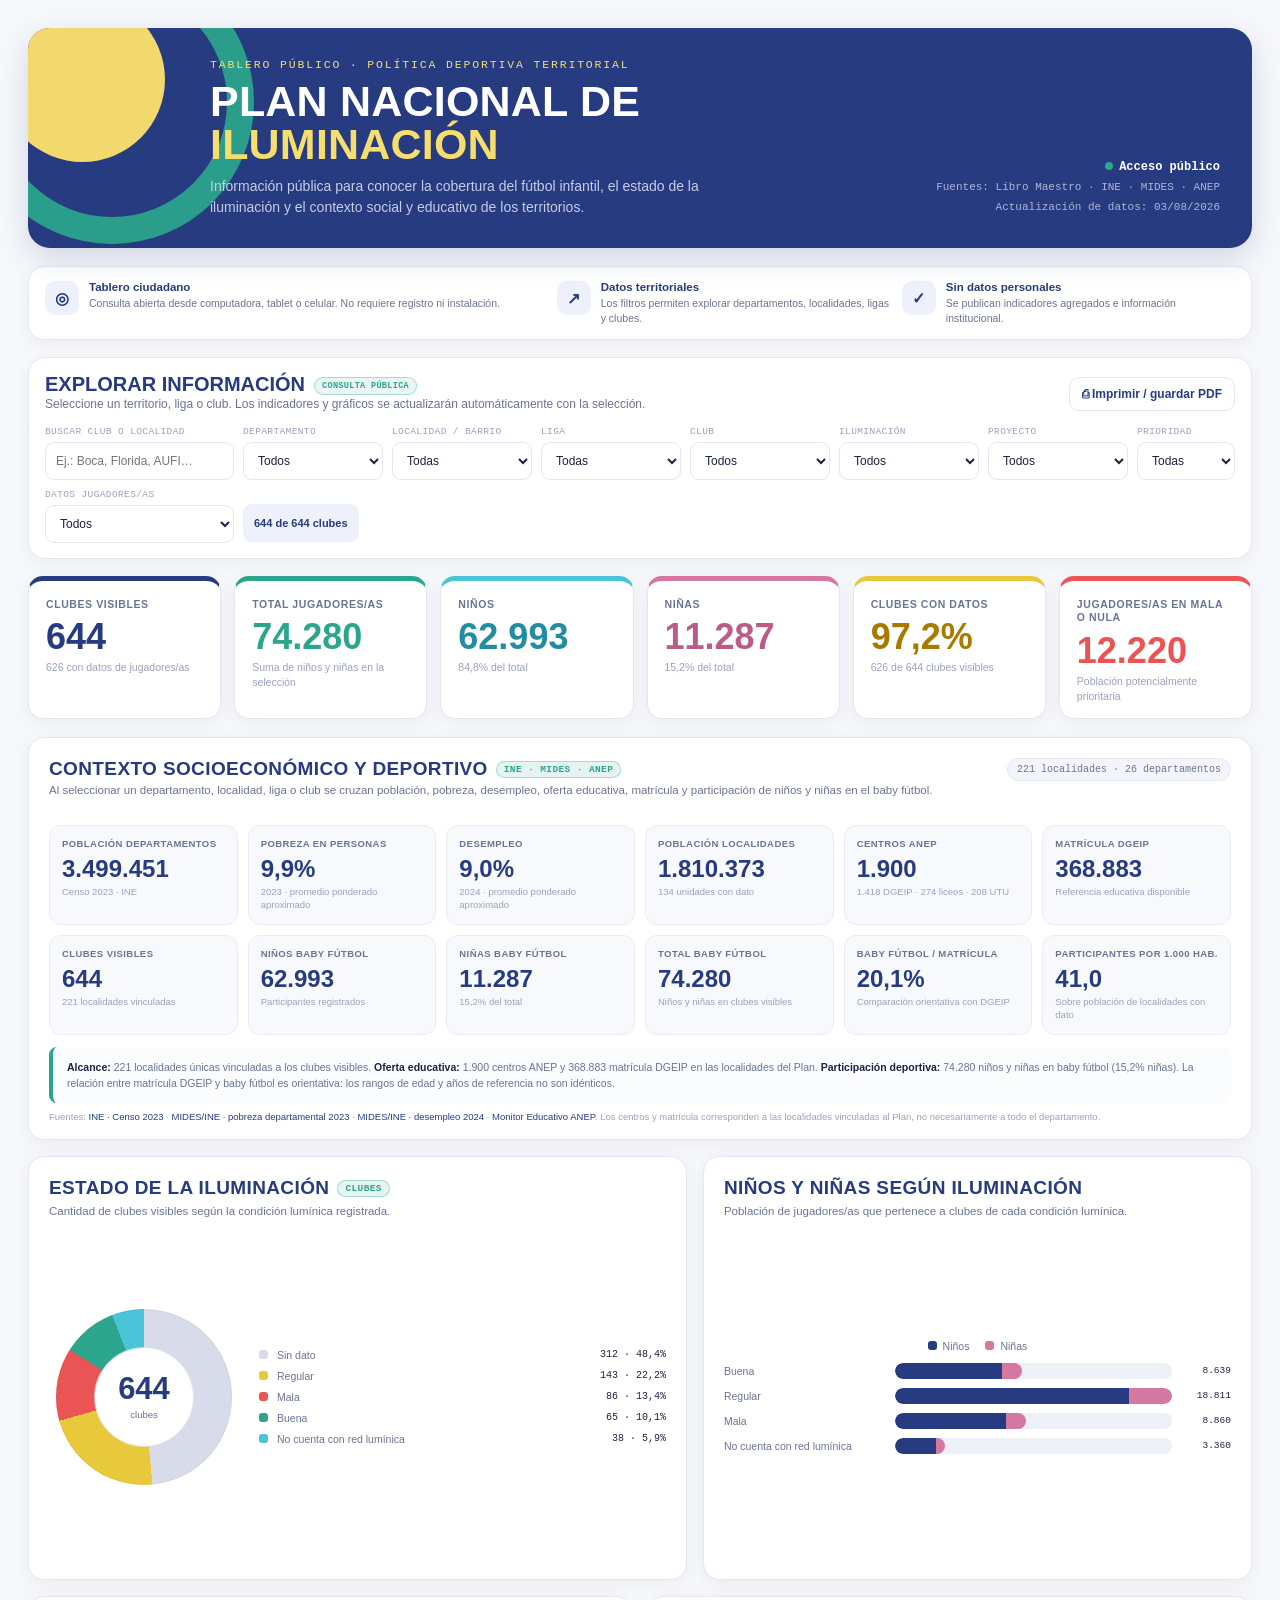
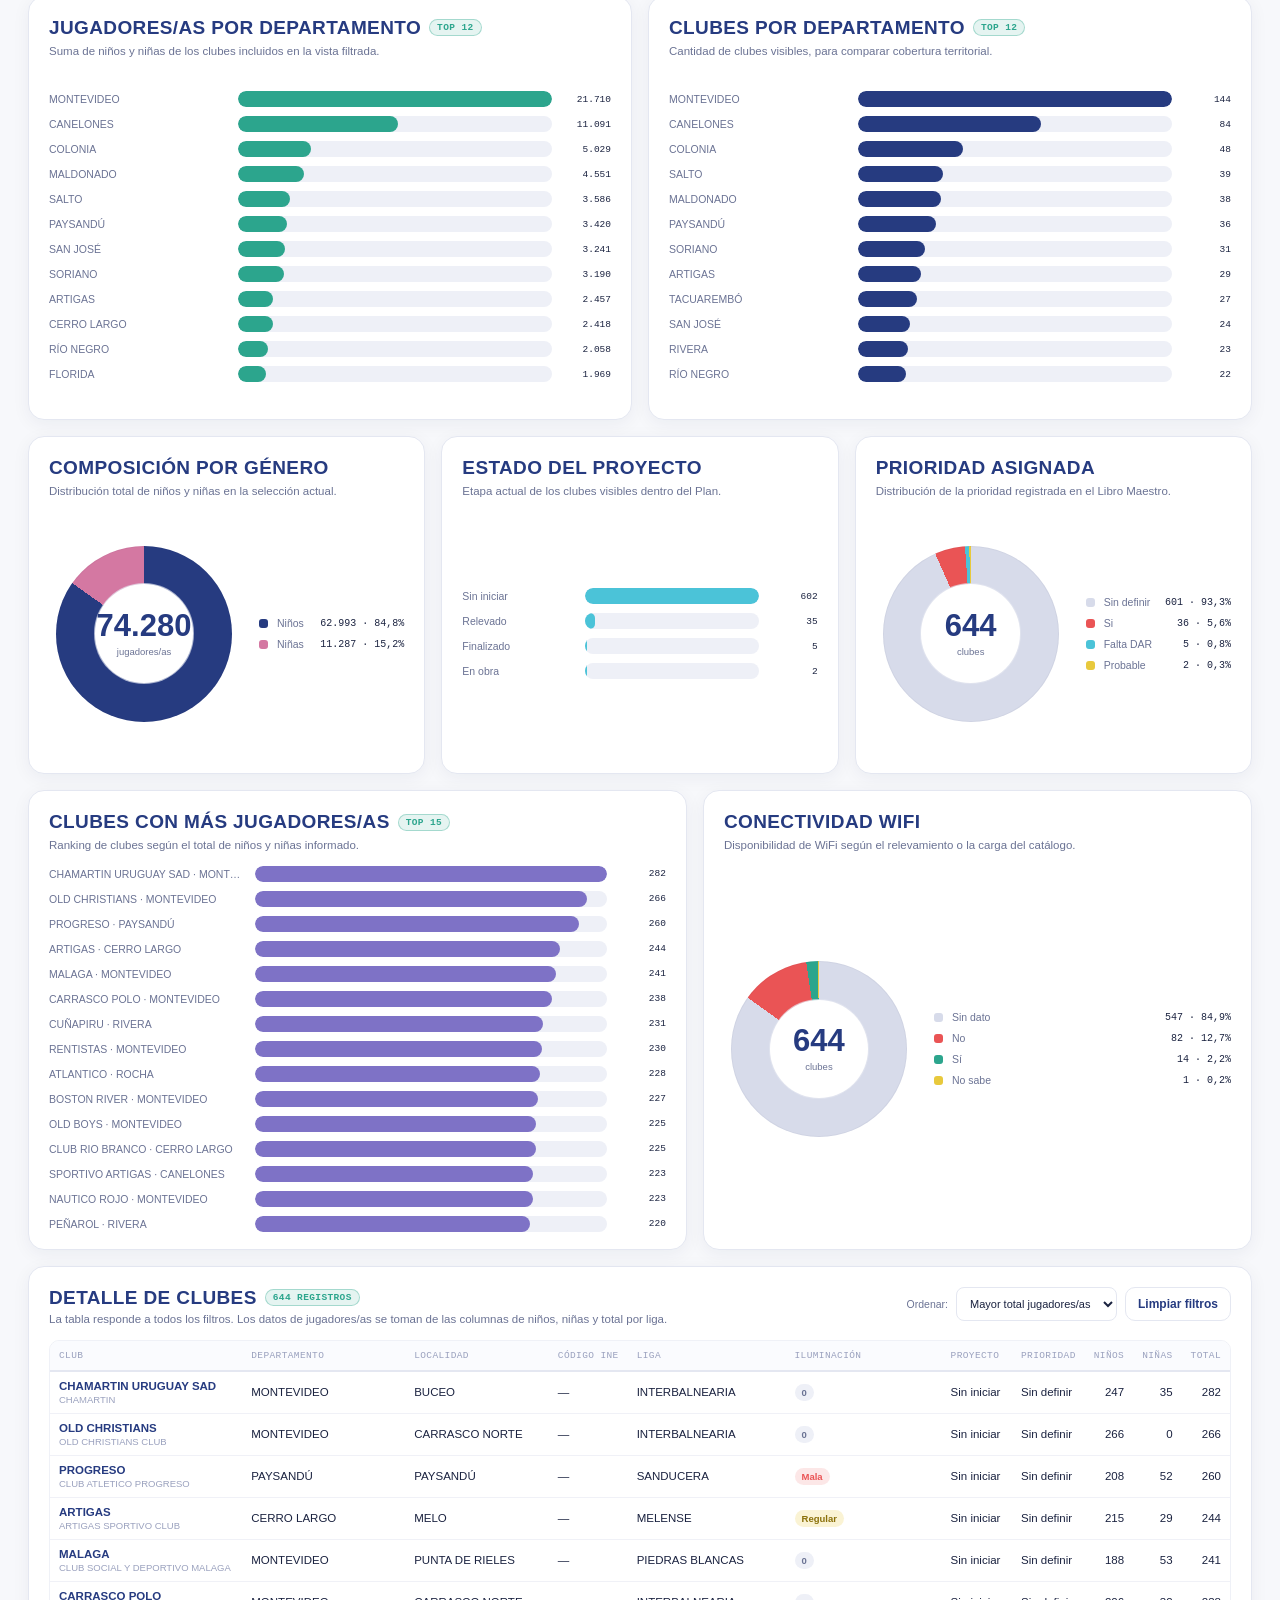
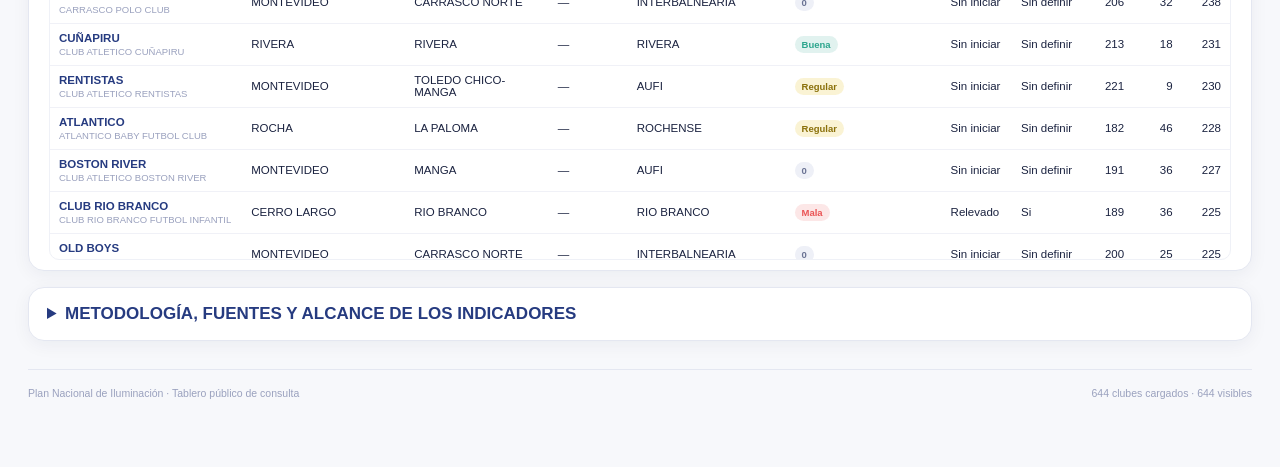
==== index.html @ adcd348f "Add files via upload" ====
<!DOCTYPE html>
<html lang="es">
<head>
<meta charset="UTF-8">
<meta name="viewport" content="width=device-width, initial-scale=1.0">
<meta name="description" content="Tablero público del Plan Nacional de Iluminación de Canchas de Fútbol Infantil: clubes, participantes, infraestructura y contexto socioeconómico territorial.">
<meta name="robots" content="index,follow">
<meta name="theme-color" content="#263B80">
<link rel="manifest" href="site.webmanifest">
<meta property="og:type" content="website">
<meta property="og:title" content="Plan Nacional de Iluminación — Tablero público territorial">
<meta property="og:description" content="Datos territoriales sobre clubes, niños y niñas participantes, iluminación, población, pobreza, desempleo y centros educativos.">
<meta name="twitter:card" content="summary">
<title>Plan Nacional de Iluminación | Tablero público territorial</title>
<script>
/*!

JSZip v3.10.1 - A JavaScript class for generating and reading zip files
<http://stuartk.com/jszip>

(c) 2009-2016 Stuart Knightley <stuart [at] stuartk.com>
Dual licenced under the MIT license or GPLv3. See https://raw.github.com/Stuk/jszip/main/LICENSE.markdown.

JSZip uses the library pako released under the MIT license :
https://github.com/nodeca/pako/blob/main/LICENSE
*/

!function(e){if("object"==typeof exports&&"undefined"!=typeof module)module.exports=e();else if("function"==typeof define&&define.amd)define([],e);else{("undefined"!=typeof window?window:"undefined"!=typeof global?global:"undefined"!=typeof self?self:this).JSZip=e()}}(function(){return function s(a,o,h){function u(r,e){if(!o[r]){if(!a[r]){var t="function"==typeof require&&require;if(!e&&t)return t(r,!0);if(l)return l(r,!0);var n=new Error("Cannot find module '"+r+"'");throw n.code="MODULE_NOT_FOUND",n}var i=o[r]={exports:{}};a[r][0].call(i.exports,function(e){var t=a[r][1][e];return u(t||e)},i,i.exports,s,a,o,h)}return o[r].exports}for(var l="function"==typeof require&&require,e=0;e<h.length;e++)u(h[e]);return u}({1:[function(e,t,r){"use strict";var d=e("./utils"),c=e("./support"),p="ABCDEFGHIJKLMNOPQRSTUVWXYZabcdefghijklmnopqrstuvwxyz0123456789+/=";r.encode=function(e){for(var t,r,n,i,s,a,o,h=[],u=0,l=e.length,f=l,c="string"!==d.getTypeOf(e);u<e.length;)f=l-u,n=c?(t=e[u++],r=u<l?e[u++]:0,u<l?e[u++]:0):(t=e.charCodeAt(u++),r=u<l?e.charCodeAt(u++):0,u<l?e.charCodeAt(u++):0),i=t>>2,s=(3&t)<<4|r>>4,a=1<f?(15&r)<<2|n>>6:64,o=2<f?63&n:64,h.push(p.charAt(i)+p.charAt(s)+p.charAt(a)+p.charAt(o));return h.join("")},r.decode=function(e){var t,r,n,i,s,a,o=0,h=0,u="data:";if(e.substr(0,u.length)===u)throw new Error("Invalid base64 input, it looks like a data url.");var l,f=3*(e=e.replace(/[^A-Za-z0-9+/=]/g,"")).length/4;if(e.charAt(e.length-1)===p.charAt(64)&&f--,e.charAt(e.length-2)===p.charAt(64)&&f--,f%1!=0)throw new Error("Invalid base64 input, bad content length.");for(l=c.uint8array?new Uint8Array(0|f):new Array(0|f);o<e.length;)t=p.indexOf(e.charAt(o++))<<2|(i=p.indexOf(e.charAt(o++)))>>4,r=(15&i)<<4|(s=p.indexOf(e.charAt(o++)))>>2,n=(3&s)<<6|(a=p.indexOf(e.charAt(o++))),l[h++]=t,64!==s&&(l[h++]=r),64!==a&&(l[h++]=n);return l}},{"./support":30,"./utils":32}],2:[function(e,t,r){"use strict";var n=e("./external"),i=e("./stream/DataWorker"),s=e("./stream/Crc32Probe"),a=e("./stream/DataLengthProbe");function o(e,t,r,n,i){this.compressedSize=e,this.uncompressedSize=t,this.crc32=r,this.compression=n,this.compressedContent=i}o.prototype={getContentWorker:function(){var e=new i(n.Promise.resolve(this.compressedContent)).pipe(this.compression.uncompressWorker()).pipe(new a("data_length")),t=this;return e.on("end",function(){if(this.streamInfo.data_length!==t.uncompressedSize)throw new Error("Bug : uncompressed data size mismatch")}),e},getCompressedWorker:function(){return new i(n.Promise.resolve(this.compressedContent)).withStreamInfo("compressedSize",this.compressedSize).withStreamInfo("uncompressedSize",this.uncompressedSize).withStreamInfo("crc32",this.crc32).withStreamInfo("compression",this.compression)}},o.createWorkerFrom=function(e,t,r){return e.pipe(new s).pipe(new a("uncompressedSize")).pipe(t.compressWorker(r)).pipe(new a("compressedSize")).withStreamInfo("compression",t)},t.exports=o},{"./external":6,"./stream/Crc32Probe":25,"./stream/DataLengthProbe":26,"./stream/DataWorker":27}],3:[function(e,t,r){"use strict";var n=e("./stream/GenericWorker");r.STORE={magic:"\0\0",compressWorker:function(){return new n("STORE compression")},uncompressWorker:function(){return new n("STORE decompression")}},r.DEFLATE=e("./flate")},{"./flate":7,"./stream/GenericWorker":28}],4:[function(e,t,r){"use strict";var n=e("./utils");var o=function(){for(var e,t=[],r=0;r<256;r++){e=r;for(var n=0;n<8;n++)e=1&e?3988292384^e>>>1:e>>>1;t[r]=e}return t}();t.exports=function(e,t){return void 0!==e&&e.length?"string"!==n.getTypeOf(e)?function(e,t,r,n){var i=o,s=n+r;e^=-1;for(var a=n;a<s;a++)e=e>>>8^i[255&(e^t[a])];return-1^e}(0|t,e,e.length,0):function(e,t,r,n){var i=o,s=n+r;e^=-1;for(var a=n;a<s;a++)e=e>>>8^i[255&(e^t.charCodeAt(a))];return-1^e}(0|t,e,e.length,0):0}},{"./utils":32}],5:[function(e,t,r){"use strict";r.base64=!1,r.binary=!1,r.dir=!1,r.createFolders=!0,r.date=null,r.compression=null,r.compressionOptions=null,r.comment=null,r.unixPermissions=null,r.dosPermissions=null},{}],6:[function(e,t,r){"use strict";var n=null;n="undefined"!=typeof Promise?Promise:e("lie"),t.exports={Promise:n}},{lie:37}],7:[function(e,t,r){"use strict";var n="undefined"!=typeof Uint8Array&&"undefined"!=typeof Uint16Array&&"undefined"!=typeof Uint32Array,i=e("pako"),s=e("./utils"),a=e("./stream/GenericWorker"),o=n?"uint8array":"array";function h(e,t){a.call(this,"FlateWorker/"+e),this._pako=null,this._pakoAction=e,this._pakoOptions=t,this.meta={}}r.magic="\b\0",s.inherits(h,a),h.prototype.processChunk=function(e){this.meta=e.meta,null===this._pako&&this._createPako(),this._pako.push(s.transformTo(o,e.data),!1)},h.prototype.flush=function(){a.prototype.flush.call(this),null===this._pako&&this._createPako(),this._pako.push([],!0)},h.prototype.cleanUp=function(){a.prototype.cleanUp.call(this),this._pako=null},h.prototype._createPako=function(){this._pako=new i[this._pakoAction]({raw:!0,level:this._pakoOptions.level||-1});var t=this;this._pako.onData=function(e){t.push({data:e,meta:t.meta})}},r.compressWorker=function(e){return new h("Deflate",e)},r.uncompressWorker=function(){return new h("Inflate",{})}},{"./stream/GenericWorker":28,"./utils":32,pako:38}],8:[function(e,t,r){"use strict";function A(e,t){var r,n="";for(r=0;r<t;r++)n+=String.fromCharCode(255&e),e>>>=8;return n}function n(e,t,r,n,i,s){var a,o,h=e.file,u=e.compression,l=s!==O.utf8encode,f=I.transformTo("string",s(h.name)),c=I.transformTo("string",O.utf8encode(h.name)),d=h.comment,p=I.transformTo("string",s(d)),m=I.transformTo("string",O.utf8encode(d)),_=c.length!==h.name.length,g=m.length!==d.length,b="",v="",y="",w=h.dir,k=h.date,x={crc32:0,compressedSize:0,uncompressedSize:0};t&&!r||(x.crc32=e.crc32,x.compressedSize=e.compressedSize,x.uncompressedSize=e.uncompressedSize);var S=0;t&&(S|=8),l||!_&&!g||(S|=2048);var z=0,C=0;w&&(z|=16),"UNIX"===i?(C=798,z|=function(e,t){var r=e;return e||(r=t?16893:33204),(65535&r)<<16}(h.unixPermissions,w)):(C=20,z|=function(e){return 63&(e||0)}(h.dosPermissions)),a=k.getUTCHours(),a<<=6,a|=k.getUTCMinutes(),a<<=5,a|=k.getUTCSeconds()/2,o=k.getUTCFullYear()-1980,o<<=4,o|=k.getUTCMonth()+1,o<<=5,o|=k.getUTCDate(),_&&(v=A(1,1)+A(B(f),4)+c,b+="up"+A(v.length,2)+v),g&&(y=A(1,1)+A(B(p),4)+m,b+="uc"+A(y.length,2)+y);var E="";return E+="\n\0",E+=A(S,2),E+=u.magic,E+=A(a,2),E+=A(o,2),E+=A(x.crc32,4),E+=A(x.compressedSize,4),E+=A(x.uncompressedSize,4),E+=A(f.length,2),E+=A(b.length,2),{fileRecord:R.LOCAL_FILE_HEADER+E+f+b,dirRecord:R.CENTRAL_FILE_HEADER+A(C,2)+E+A(p.length,2)+"\0\0\0\0"+A(z,4)+A(n,4)+f+b+p}}var I=e("../utils"),i=e("../stream/GenericWorker"),O=e("../utf8"),B=e("../crc32"),R=e("../signature");function s(e,t,r,n){i.call(this,"ZipFileWorker"),this.bytesWritten=0,this.zipComment=t,this.zipPlatform=r,this.encodeFileName=n,this.streamFiles=e,this.accumulate=!1,this.contentBuffer=[],this.dirRecords=[],this.currentSourceOffset=0,this.entriesCount=0,this.currentFile=null,this._sources=[]}I.inherits(s,i),s.prototype.push=function(e){var t=e.meta.percent||0,r=this.entriesCount,n=this._sources.length;this.accumulate?this.contentBuffer.push(e):(this.bytesWritten+=e.data.length,i.prototype.push.call(this,{data:e.data,meta:{currentFile:this.currentFile,percent:r?(t+100*(r-n-1))/r:100}}))},s.prototype.openedSource=function(e){this.currentSourceOffset=this.bytesWritten,this.currentFile=e.file.name;var t=this.streamFiles&&!e.file.dir;if(t){var r=n(e,t,!1,this.currentSourceOffset,this.zipPlatform,this.encodeFileName);this.push({data:r.fileRecord,meta:{percent:0}})}else this.accumulate=!0},s.prototype.closedSource=function(e){this.accumulate=!1;var t=this.streamFiles&&!e.file.dir,r=n(e,t,!0,this.currentSourceOffset,this.zipPlatform,this.encodeFileName);if(this.dirRecords.push(r.dirRecord),t)this.push({data:function(e){return R.DATA_DESCRIPTOR+A(e.crc32,4)+A(e.compressedSize,4)+A(e.uncompressedSize,4)}(e),meta:{percent:100}});else for(this.push({data:r.fileRecord,meta:{percent:0}});this.contentBuffer.length;)this.push(this.contentBuffer.shift());this.currentFile=null},s.prototype.flush=function(){for(var e=this.bytesWritten,t=0;t<this.dirRecords.length;t++)this.push({data:this.dirRecords[t],meta:{percent:100}});var r=this.bytesWritten-e,n=function(e,t,r,n,i){var s=I.transformTo("string",i(n));return R.CENTRAL_DIRECTORY_END+"\0\0\0\0"+A(e,2)+A(e,2)+A(t,4)+A(r,4)+A(s.length,2)+s}(this.dirRecords.length,r,e,this.zipComment,this.encodeFileName);this.push({data:n,meta:{percent:100}})},s.prototype.prepareNextSource=function(){this.previous=this._sources.shift(),this.openedSource(this.previous.streamInfo),this.isPaused?this.previous.pause():this.previous.resume()},s.prototype.registerPrevious=function(e){this._sources.push(e);var t=this;return e.on("data",function(e){t.processChunk(e)}),e.on("end",function(){t.closedSource(t.previous.streamInfo),t._sources.length?t.prepareNextSource():t.end()}),e.on("error",function(e){t.error(e)}),this},s.prototype.resume=function(){return!!i.prototype.resume.call(this)&&(!this.previous&&this._sources.length?(this.prepareNextSource(),!0):this.previous||this._sources.length||this.generatedError?void 0:(this.end(),!0))},s.prototype.error=function(e){var t=this._sources;if(!i.prototype.error.call(this,e))return!1;for(var r=0;r<t.length;r++)try{t[r].error(e)}catch(e){}return!0},s.prototype.lock=function(){i.prototype.lock.call(this);for(var e=this._sources,t=0;t<e.length;t++)e[t].lock()},t.exports=s},{"../crc32":4,"../signature":23,"../stream/GenericWorker":28,"../utf8":31,"../utils":32}],9:[function(e,t,r){"use strict";var u=e("../compressions"),n=e("./ZipFileWorker");r.generateWorker=function(e,a,t){var o=new n(a.streamFiles,t,a.platform,a.encodeFileName),h=0;try{e.forEach(function(e,t){h++;var r=function(e,t){var r=e||t,n=u[r];if(!n)throw new Error(r+" is not a valid compression method !");return n}(t.options.compression,a.compression),n=t.options.compressionOptions||a.compressionOptions||{},i=t.dir,s=t.date;t._compressWorker(r,n).withStreamInfo("file",{name:e,dir:i,date:s,comment:t.comment||"",unixPermissions:t.unixPermissions,dosPermissions:t.dosPermissions}).pipe(o)}),o.entriesCount=h}catch(e){o.error(e)}return o}},{"../compressions":3,"./ZipFileWorker":8}],10:[function(e,t,r){"use strict";function n(){if(!(this instanceof n))return new n;if(arguments.length)throw new Error("The constructor with parameters has been removed in JSZip 3.0, please check the upgrade guide.");this.files=Object.create(null),this.comment=null,this.root="",this.clone=function(){var e=new n;for(var t in this)"function"!=typeof this[t]&&(e[t]=this[t]);return e}}(n.prototype=e("./object")).loadAsync=e("./load"),n.support=e("./support"),n.defaults=e("./defaults"),n.version="3.10.1",n.loadAsync=function(e,t){return(new n).loadAsync(e,t)},n.external=e("./external"),t.exports=n},{"./defaults":5,"./external":6,"./load":11,"./object":15,"./support":30}],11:[function(e,t,r){"use strict";var u=e("./utils"),i=e("./external"),n=e("./utf8"),s=e("./zipEntries"),a=e("./stream/Crc32Probe"),l=e("./nodejsUtils");function f(n){return new i.Promise(function(e,t){var r=n.decompressed.getContentWorker().pipe(new a);r.on("error",function(e){t(e)}).on("end",function(){r.streamInfo.crc32!==n.decompressed.crc32?t(new Error("Corrupted zip : CRC32 mismatch")):e()}).resume()})}t.exports=function(e,o){var h=this;return o=u.extend(o||{},{base64:!1,checkCRC32:!1,optimizedBinaryString:!1,createFolders:!1,decodeFileName:n.utf8decode}),l.isNode&&l.isStream(e)?i.Promise.reject(new Error("JSZip can't accept a stream when loading a zip file.")):u.prepareContent("the loaded zip file",e,!0,o.optimizedBinaryString,o.base64).then(function(e){var t=new s(o);return t.load(e),t}).then(function(e){var t=[i.Promise.resolve(e)],r=e.files;if(o.checkCRC32)for(var n=0;n<r.length;n++)t.push(f(r[n]));return i.Promise.all(t)}).then(function(e){for(var t=e.shift(),r=t.files,n=0;n<r.length;n++){var i=r[n],s=i.fileNameStr,a=u.resolve(i.fileNameStr);h.file(a,i.decompressed,{binary:!0,optimizedBinaryString:!0,date:i.date,dir:i.dir,comment:i.fileCommentStr.length?i.fileCommentStr:null,unixPermissions:i.unixPermissions,dosPermissions:i.dosPermissions,createFolders:o.createFolders}),i.dir||(h.file(a).unsafeOriginalName=s)}return t.zipComment.length&&(h.comment=t.zipComment),h})}},{"./external":6,"./nodejsUtils":14,"./stream/Crc32Probe":25,"./utf8":31,"./utils":32,"./zipEntries":33}],12:[function(e,t,r){"use strict";var n=e("../utils"),i=e("../stream/GenericWorker");function s(e,t){i.call(this,"Nodejs stream input adapter for "+e),this._upstreamEnded=!1,this._bindStream(t)}n.inherits(s,i),s.prototype._bindStream=function(e){var t=this;(this._stream=e).pause(),e.on("data",function(e){t.push({data:e,meta:{percent:0}})}).on("error",function(e){t.isPaused?this.generatedError=e:t.error(e)}).on("end",function(){t.isPaused?t._upstreamEnded=!0:t.end()})},s.prototype.pause=function(){return!!i.prototype.pause.call(this)&&(this._stream.pause(),!0)},s.prototype.resume=function(){return!!i.prototype.resume.call(this)&&(this._upstreamEnded?this.end():this._stream.resume(),!0)},t.exports=s},{"../stream/GenericWorker":28,"../utils":32}],13:[function(e,t,r){"use strict";var i=e("readable-stream").Readable;function n(e,t,r){i.call(this,t),this._helper=e;var n=this;e.on("data",function(e,t){n.push(e)||n._helper.pause(),r&&r(t)}).on("error",function(e){n.emit("error",e)}).on("end",function(){n.push(null)})}e("../utils").inherits(n,i),n.prototype._read=function(){this._helper.resume()},t.exports=n},{"../utils":32,"readable-stream":16}],14:[function(e,t,r){"use strict";t.exports={isNode:"undefined"!=typeof Buffer,newBufferFrom:function(e,t){if(Buffer.from&&Buffer.from!==Uint8Array.from)return Buffer.from(e,t);if("number"==typeof e)throw new Error('The "data" argument must not be a number');return new Buffer(e,t)},allocBuffer:function(e){if(Buffer.alloc)return Buffer.alloc(e);var t=new Buffer(e);return t.fill(0),t},isBuffer:function(e){return Buffer.isBuffer(e)},isStream:function(e){return e&&"function"==typeof e.on&&"function"==typeof e.pause&&"function"==typeof e.resume}}},{}],15:[function(e,t,r){"use strict";function s(e,t,r){var n,i=u.getTypeOf(t),s=u.extend(r||{},f);s.date=s.date||new Date,null!==s.compression&&(s.compression=s.compression.toUpperCase()),"string"==typeof s.unixPermissions&&(s.unixPermissions=parseInt(s.unixPermissions,8)),s.unixPermissions&&16384&s.unixPermissions&&(s.dir=!0),s.dosPermissions&&16&s.dosPermissions&&(s.dir=!0),s.dir&&(e=g(e)),s.createFolders&&(n=_(e))&&b.call(this,n,!0);var a="string"===i&&!1===s.binary&&!1===s.base64;r&&void 0!==r.binary||(s.binary=!a),(t instanceof c&&0===t.uncompressedSize||s.dir||!t||0===t.length)&&(s.base64=!1,s.binary=!0,t="",s.compression="STORE",i="string");var o=null;o=t instanceof c||t instanceof l?t:p.isNode&&p.isStream(t)?new m(e,t):u.prepareContent(e,t,s.binary,s.optimizedBinaryString,s.base64);var h=new d(e,o,s);this.files[e]=h}var i=e("./utf8"),u=e("./utils"),l=e("./stream/GenericWorker"),a=e("./stream/StreamHelper"),f=e("./defaults"),c=e("./compressedObject"),d=e("./zipObject"),o=e("./generate"),p=e("./nodejsUtils"),m=e("./nodejs/NodejsStreamInputAdapter"),_=function(e){"/"===e.slice(-1)&&(e=e.substring(0,e.length-1));var t=e.lastIndexOf("/");return 0<t?e.substring(0,t):""},g=function(e){return"/"!==e.slice(-1)&&(e+="/"),e},b=function(e,t){return t=void 0!==t?t:f.createFolders,e=g(e),this.files[e]||s.call(this,e,null,{dir:!0,createFolders:t}),this.files[e]};function h(e){return"[object RegExp]"===Object.prototype.toString.call(e)}var n={load:function(){throw new Error("This method has been removed in JSZip 3.0, please check the upgrade guide.")},forEach:function(e){var t,r,n;for(t in this.files)n=this.files[t],(r=t.slice(this.root.length,t.length))&&t.slice(0,this.root.length)===this.root&&e(r,n)},filter:function(r){var n=[];return this.forEach(function(e,t){r(e,t)&&n.push(t)}),n},file:function(e,t,r){if(1!==arguments.length)return e=this.root+e,s.call(this,e,t,r),this;if(h(e)){var n=e;return this.filter(function(e,t){return!t.dir&&n.test(e)})}var i=this.files[this.root+e];return i&&!i.dir?i:null},folder:function(r){if(!r)return this;if(h(r))return this.filter(function(e,t){return t.dir&&r.test(e)});var e=this.root+r,t=b.call(this,e),n=this.clone();return n.root=t.name,n},remove:function(r){r=this.root+r;var e=this.files[r];if(e||("/"!==r.slice(-1)&&(r+="/"),e=this.files[r]),e&&!e.dir)delete this.files[r];else for(var t=this.filter(function(e,t){return t.name.slice(0,r.length)===r}),n=0;n<t.length;n++)delete this.files[t[n].name];return this},generate:function(){throw new Error("This method has been removed in JSZip 3.0, please check the upgrade guide.")},generateInternalStream:function(e){var t,r={};try{if((r=u.extend(e||{},{streamFiles:!1,compression:"STORE",compressionOptions:null,type:"",platform:"DOS",comment:null,mimeType:"application/zip",encodeFileName:i.utf8encode})).type=r.type.toLowerCase(),r.compression=r.compression.toUpperCase(),"binarystring"===r.type&&(r.type="string"),!r.type)throw new Error("No output type specified.");u.checkSupport(r.type),"darwin"!==r.platform&&"freebsd"!==r.platform&&"linux"!==r.platform&&"sunos"!==r.platform||(r.platform="UNIX"),"win32"===r.platform&&(r.platform="DOS");var n=r.comment||this.comment||"";t=o.generateWorker(this,r,n)}catch(e){(t=new l("error")).error(e)}return new a(t,r.type||"string",r.mimeType)},generateAsync:function(e,t){return this.generateInternalStream(e).accumulate(t)},generateNodeStream:function(e,t){return(e=e||{}).type||(e.type="nodebuffer"),this.generateInternalStream(e).toNodejsStream(t)}};t.exports=n},{"./compressedObject":2,"./defaults":5,"./generate":9,"./nodejs/NodejsStreamInputAdapter":12,"./nodejsUtils":14,"./stream/GenericWorker":28,"./stream/StreamHelper":29,"./utf8":31,"./utils":32,"./zipObject":35}],16:[function(e,t,r){"use strict";t.exports=e("stream")},{stream:void 0}],17:[function(e,t,r){"use strict";var n=e("./DataReader");function i(e){n.call(this,e);for(var t=0;t<this.data.length;t++)e[t]=255&e[t]}e("../utils").inherits(i,n),i.prototype.byteAt=function(e){return this.data[this.zero+e]},i.prototype.lastIndexOfSignature=function(e){for(var t=e.charCodeAt(0),r=e.charCodeAt(1),n=e.charCodeAt(2),i=e.charCodeAt(3),s=this.length-4;0<=s;--s)if(this.data[s]===t&&this.data[s+1]===r&&this.data[s+2]===n&&this.data[s+3]===i)return s-this.zero;return-1},i.prototype.readAndCheckSignature=function(e){var t=e.charCodeAt(0),r=e.charCodeAt(1),n=e.charCodeAt(2),i=e.charCodeAt(3),s=this.readData(4);return t===s[0]&&r===s[1]&&n===s[2]&&i===s[3]},i.prototype.readData=function(e){if(this.checkOffset(e),0===e)return[];var t=this.data.slice(this.zero+this.index,this.zero+this.index+e);return this.index+=e,t},t.exports=i},{"../utils":32,"./DataReader":18}],18:[function(e,t,r){"use strict";var n=e("../utils");function i(e){this.data=e,this.length=e.length,this.index=0,this.zero=0}i.prototype={checkOffset:function(e){this.checkIndex(this.index+e)},checkIndex:function(e){if(this.length<this.zero+e||e<0)throw new Error("End of data reached (data length = "+this.length+", asked index = "+e+"). Corrupted zip ?")},setIndex:function(e){this.checkIndex(e),this.index=e},skip:function(e){this.setIndex(this.index+e)},byteAt:function(){},readInt:function(e){var t,r=0;for(this.checkOffset(e),t=this.index+e-1;t>=this.index;t--)r=(r<<8)+this.byteAt(t);return this.index+=e,r},readString:function(e){return n.transformTo("string",this.readData(e))},readData:function(){},lastIndexOfSignature:function(){},readAndCheckSignature:function(){},readDate:function(){var e=this.readInt(4);return new Date(Date.UTC(1980+(e>>25&127),(e>>21&15)-1,e>>16&31,e>>11&31,e>>5&63,(31&e)<<1))}},t.exports=i},{"../utils":32}],19:[function(e,t,r){"use strict";var n=e("./Uint8ArrayReader");function i(e){n.call(this,e)}e("../utils").inherits(i,n),i.prototype.readData=function(e){this.checkOffset(e);var t=this.data.slice(this.zero+this.index,this.zero+this.index+e);return this.index+=e,t},t.exports=i},{"../utils":32,"./Uint8ArrayReader":21}],20:[function(e,t,r){"use strict";var n=e("./DataReader");function i(e){n.call(this,e)}e("../utils").inherits(i,n),i.prototype.byteAt=function(e){return this.data.charCodeAt(this.zero+e)},i.prototype.lastIndexOfSignature=function(e){return this.data.lastIndexOf(e)-this.zero},i.prototype.readAndCheckSignature=function(e){return e===this.readData(4)},i.prototype.readData=function(e){this.checkOffset(e);var t=this.data.slice(this.zero+this.index,this.zero+this.index+e);return this.index+=e,t},t.exports=i},{"../utils":32,"./DataReader":18}],21:[function(e,t,r){"use strict";var n=e("./ArrayReader");function i(e){n.call(this,e)}e("../utils").inherits(i,n),i.prototype.readData=function(e){if(this.checkOffset(e),0===e)return new Uint8Array(0);var t=this.data.subarray(this.zero+this.index,this.zero+this.index+e);return this.index+=e,t},t.exports=i},{"../utils":32,"./ArrayReader":17}],22:[function(e,t,r){"use strict";var n=e("../utils"),i=e("../support"),s=e("./ArrayReader"),a=e("./StringReader"),o=e("./NodeBufferReader"),h=e("./Uint8ArrayReader");t.exports=function(e){var t=n.getTypeOf(e);return n.checkSupport(t),"string"!==t||i.uint8array?"nodebuffer"===t?new o(e):i.uint8array?new h(n.transformTo("uint8array",e)):new s(n.transformTo("array",e)):new a(e)}},{"../support":30,"../utils":32,"./ArrayReader":17,"./NodeBufferReader":19,"./StringReader":20,"./Uint8ArrayReader":21}],23:[function(e,t,r){"use strict";r.LOCAL_FILE_HEADER="PK",r.CENTRAL_FILE_HEADER="PK",r.CENTRAL_DIRECTORY_END="PK",r.ZIP64_CENTRAL_DIRECTORY_LOCATOR="PK",r.ZIP64_CENTRAL_DIRECTORY_END="PK",r.DATA_DESCRIPTOR="PK\b"},{}],24:[function(e,t,r){"use strict";var n=e("./GenericWorker"),i=e("../utils");function s(e){n.call(this,"ConvertWorker to "+e),this.destType=e}i.inherits(s,n),s.prototype.processChunk=function(e){this.push({data:i.transformTo(this.destType,e.data),meta:e.meta})},t.exports=s},{"../utils":32,"./GenericWorker":28}],25:[function(e,t,r){"use strict";var n=e("./GenericWorker"),i=e("../crc32");function s(){n.call(this,"Crc32Probe"),this.withStreamInfo("crc32",0)}e("../utils").inherits(s,n),s.prototype.processChunk=function(e){this.streamInfo.crc32=i(e.data,this.streamInfo.crc32||0),this.push(e)},t.exports=s},{"../crc32":4,"../utils":32,"./GenericWorker":28}],26:[function(e,t,r){"use strict";var n=e("../utils"),i=e("./GenericWorker");function s(e){i.call(this,"DataLengthProbe for "+e),this.propName=e,this.withStreamInfo(e,0)}n.inherits(s,i),s.prototype.processChunk=function(e){if(e){var t=this.streamInfo[this.propName]||0;this.streamInfo[this.propName]=t+e.data.length}i.prototype.processChunk.call(this,e)},t.exports=s},{"../utils":32,"./GenericWorker":28}],27:[function(e,t,r){"use strict";var n=e("../utils"),i=e("./GenericWorker");function s(e){i.call(this,"DataWorker");var t=this;this.dataIsReady=!1,this.index=0,this.max=0,this.data=null,this.type="",this._tickScheduled=!1,e.then(function(e){t.dataIsReady=!0,t.data=e,t.max=e&&e.length||0,t.type=n.getTypeOf(e),t.isPaused||t._tickAndRepeat()},function(e){t.error(e)})}n.inherits(s,i),s.prototype.cleanUp=function(){i.prototype.cleanUp.call(this),this.data=null},s.prototype.resume=function(){return!!i.prototype.resume.call(this)&&(!this._tickScheduled&&this.dataIsReady&&(this._tickScheduled=!0,n.delay(this._tickAndRepeat,[],this)),!0)},s.prototype._tickAndRepeat=function(){this._tickScheduled=!1,this.isPaused||this.isFinished||(this._tick(),this.isFinished||(n.delay(this._tickAndRepeat,[],this),this._tickScheduled=!0))},s.prototype._tick=function(){if(this.isPaused||this.isFinished)return!1;var e=null,t=Math.min(this.max,this.index+16384);if(this.index>=this.max)return this.end();switch(this.type){case"string":e=this.data.substring(this.index,t);break;case"uint8array":e=this.data.subarray(this.index,t);break;case"array":case"nodebuffer":e=this.data.slice(this.index,t)}return this.index=t,this.push({data:e,meta:{percent:this.max?this.index/this.max*100:0}})},t.exports=s},{"../utils":32,"./GenericWorker":28}],28:[function(e,t,r){"use strict";function n(e){this.name=e||"default",this.streamInfo={},this.generatedError=null,this.extraStreamInfo={},this.isPaused=!0,this.isFinished=!1,this.isLocked=!1,this._listeners={data:[],end:[],error:[]},this.previous=null}n.prototype={push:function(e){this.emit("data",e)},end:function(){if(this.isFinished)return!1;this.flush();try{this.emit("end"),this.cleanUp(),this.isFinished=!0}catch(e){this.emit("error",e)}return!0},error:function(e){return!this.isFinished&&(this.isPaused?this.generatedError=e:(this.isFinished=!0,this.emit("error",e),this.previous&&this.previous.error(e),this.cleanUp()),!0)},on:function(e,t){return this._listeners[e].push(t),this},cleanUp:function(){this.streamInfo=this.generatedError=this.extraStreamInfo=null,this._listeners=[]},emit:function(e,t){if(this._listeners[e])for(var r=0;r<this._listeners[e].length;r++)this._listeners[e][r].call(this,t)},pipe:function(e){return e.registerPrevious(this)},registerPrevious:function(e){if(this.isLocked)throw new Error("The stream '"+this+"' has already been used.");this.streamInfo=e.streamInfo,this.mergeStreamInfo(),this.previous=e;var t=this;return e.on("data",function(e){t.processChunk(e)}),e.on("end",function(){t.end()}),e.on("error",function(e){t.error(e)}),this},pause:function(){return!this.isPaused&&!this.isFinished&&(this.isPaused=!0,this.previous&&this.previous.pause(),!0)},resume:function(){if(!this.isPaused||this.isFinished)return!1;var e=this.isPaused=!1;return this.generatedError&&(this.error(this.generatedError),e=!0),this.previous&&this.previous.resume(),!e},flush:function(){},processChunk:function(e){this.push(e)},withStreamInfo:function(e,t){return this.extraStreamInfo[e]=t,this.mergeStreamInfo(),this},mergeStreamInfo:function(){for(var e in this.extraStreamInfo)Object.prototype.hasOwnProperty.call(this.extraStreamInfo,e)&&(this.streamInfo[e]=this.extraStreamInfo[e])},lock:function(){if(this.isLocked)throw new Error("The stream '"+this+"' has already been used.");this.isLocked=!0,this.previous&&this.previous.lock()},toString:function(){var e="Worker "+this.name;return this.previous?this.previous+" -> "+e:e}},t.exports=n},{}],29:[function(e,t,r){"use strict";var h=e("../utils"),i=e("./ConvertWorker"),s=e("./GenericWorker"),u=e("../base64"),n=e("../support"),a=e("../external"),o=null;if(n.nodestream)try{o=e("../nodejs/NodejsStreamOutputAdapter")}catch(e){}function l(e,o){return new a.Promise(function(t,r){var n=[],i=e._internalType,s=e._outputType,a=e._mimeType;e.on("data",function(e,t){n.push(e),o&&o(t)}).on("error",function(e){n=[],r(e)}).on("end",function(){try{var e=function(e,t,r){switch(e){case"blob":return h.newBlob(h.transformTo("arraybuffer",t),r);case"base64":return u.encode(t);default:return h.transformTo(e,t)}}(s,function(e,t){var r,n=0,i=null,s=0;for(r=0;r<t.length;r++)s+=t[r].length;switch(e){case"string":return t.join("");case"array":return Array.prototype.concat.apply([],t);case"uint8array":for(i=new Uint8Array(s),r=0;r<t.length;r++)i.set(t[r],n),n+=t[r].length;return i;case"nodebuffer":return Buffer.concat(t);default:throw new Error("concat : unsupported type '"+e+"'")}}(i,n),a);t(e)}catch(e){r(e)}n=[]}).resume()})}function f(e,t,r){var n=t;switch(t){case"blob":case"arraybuffer":n="uint8array";break;case"base64":n="string"}try{this._internalType=n,this._outputType=t,this._mimeType=r,h.checkSupport(n),this._worker=e.pipe(new i(n)),e.lock()}catch(e){this._worker=new s("error"),this._worker.error(e)}}f.prototype={accumulate:function(e){return l(this,e)},on:function(e,t){var r=this;return"data"===e?this._worker.on(e,function(e){t.call(r,e.data,e.meta)}):this._worker.on(e,function(){h.delay(t,arguments,r)}),this},resume:function(){return h.delay(this._worker.resume,[],this._worker),this},pause:function(){return this._worker.pause(),this},toNodejsStream:function(e){if(h.checkSupport("nodestream"),"nodebuffer"!==this._outputType)throw new Error(this._outputType+" is not supported by this method");return new o(this,{objectMode:"nodebuffer"!==this._outputType},e)}},t.exports=f},{"../base64":1,"../external":6,"../nodejs/NodejsStreamOutputAdapter":13,"../support":30,"../utils":32,"./ConvertWorker":24,"./GenericWorker":28}],30:[function(e,t,r){"use strict";if(r.base64=!0,r.array=!0,r.string=!0,r.arraybuffer="undefined"!=typeof ArrayBuffer&&"undefined"!=typeof Uint8Array,r.nodebuffer="undefined"!=typeof Buffer,r.uint8array="undefined"!=typeof Uint8Array,"undefined"==typeof ArrayBuffer)r.blob=!1;else{var n=new ArrayBuffer(0);try{r.blob=0===new Blob([n],{type:"application/zip"}).size}catch(e){try{var i=new(self.BlobBuilder||self.WebKitBlobBuilder||self.MozBlobBuilder||self.MSBlobBuilder);i.append(n),r.blob=0===i.getBlob("application/zip").size}catch(e){r.blob=!1}}}try{r.nodestream=!!e("readable-stream").Readable}catch(e){r.nodestream=!1}},{"readable-stream":16}],31:[function(e,t,s){"use strict";for(var o=e("./utils"),h=e("./support"),r=e("./nodejsUtils"),n=e("./stream/GenericWorker"),u=new Array(256),i=0;i<256;i++)u[i]=252<=i?6:248<=i?5:240<=i?4:224<=i?3:192<=i?2:1;u[254]=u[254]=1;function a(){n.call(this,"utf-8 decode"),this.leftOver=null}function l(){n.call(this,"utf-8 encode")}s.utf8encode=function(e){return h.nodebuffer?r.newBufferFrom(e,"utf-8"):function(e){var t,r,n,i,s,a=e.length,o=0;for(i=0;i<a;i++)55296==(64512&(r=e.charCodeAt(i)))&&i+1<a&&56320==(64512&(n=e.charCodeAt(i+1)))&&(r=65536+(r-55296<<10)+(n-56320),i++),o+=r<128?1:r<2048?2:r<65536?3:4;for(t=h.uint8array?new Uint8Array(o):new Array(o),i=s=0;s<o;i++)55296==(64512&(r=e.charCodeAt(i)))&&i+1<a&&56320==(64512&(n=e.charCodeAt(i+1)))&&(r=65536+(r-55296<<10)+(n-56320),i++),r<128?t[s++]=r:(r<2048?t[s++]=192|r>>>6:(r<65536?t[s++]=224|r>>>12:(t[s++]=240|r>>>18,t[s++]=128|r>>>12&63),t[s++]=128|r>>>6&63),t[s++]=128|63&r);return t}(e)},s.utf8decode=function(e){return h.nodebuffer?o.transformTo("nodebuffer",e).toString("utf-8"):function(e){var t,r,n,i,s=e.length,a=new Array(2*s);for(t=r=0;t<s;)if((n=e[t++])<128)a[r++]=n;else if(4<(i=u[n]))a[r++]=65533,t+=i-1;else{for(n&=2===i?31:3===i?15:7;1<i&&t<s;)n=n<<6|63&e[t++],i--;1<i?a[r++]=65533:n<65536?a[r++]=n:(n-=65536,a[r++]=55296|n>>10&1023,a[r++]=56320|1023&n)}return a.length!==r&&(a.subarray?a=a.subarray(0,r):a.length=r),o.applyFromCharCode(a)}(e=o.transformTo(h.uint8array?"uint8array":"array",e))},o.inherits(a,n),a.prototype.processChunk=function(e){var t=o.transformTo(h.uint8array?"uint8array":"array",e.data);if(this.leftOver&&this.leftOver.length){if(h.uint8array){var r=t;(t=new Uint8Array(r.length+this.leftOver.length)).set(this.leftOver,0),t.set(r,this.leftOver.length)}else t=this.leftOver.concat(t);this.leftOver=null}var n=function(e,t){var r;for((t=t||e.length)>e.length&&(t=e.length),r=t-1;0<=r&&128==(192&e[r]);)r--;return r<0?t:0===r?t:r+u[e[r]]>t?r:t}(t),i=t;n!==t.length&&(h.uint8array?(i=t.subarray(0,n),this.leftOver=t.subarray(n,t.length)):(i=t.slice(0,n),this.leftOver=t.slice(n,t.length))),this.push({data:s.utf8decode(i),meta:e.meta})},a.prototype.flush=function(){this.leftOver&&this.leftOver.length&&(this.push({data:s.utf8decode(this.leftOver),meta:{}}),this.leftOver=null)},s.Utf8DecodeWorker=a,o.inherits(l,n),l.prototype.processChunk=function(e){this.push({data:s.utf8encode(e.data),meta:e.meta})},s.Utf8EncodeWorker=l},{"./nodejsUtils":14,"./stream/GenericWorker":28,"./support":30,"./utils":32}],32:[function(e,t,a){"use strict";var o=e("./support"),h=e("./base64"),r=e("./nodejsUtils"),u=e("./external");function n(e){return e}function l(e,t){for(var r=0;r<e.length;++r)t[r]=255&e.charCodeAt(r);return t}e("setimmediate"),a.newBlob=function(t,r){a.checkSupport("blob");try{return new Blob([t],{type:r})}catch(e){try{var n=new(self.BlobBuilder||self.WebKitBlobBuilder||self.MozBlobBuilder||self.MSBlobBuilder);return n.append(t),n.getBlob(r)}catch(e){throw new Error("Bug : can't construct the Blob.")}}};var i={stringifyByChunk:function(e,t,r){var n=[],i=0,s=e.length;if(s<=r)return String.fromCharCode.apply(null,e);for(;i<s;)"array"===t||"nodebuffer"===t?n.push(String.fromCharCode.apply(null,e.slice(i,Math.min(i+r,s)))):n.push(String.fromCharCode.apply(null,e.subarray(i,Math.min(i+r,s)))),i+=r;return n.join("")},stringifyByChar:function(e){for(var t="",r=0;r<e.length;r++)t+=String.fromCharCode(e[r]);return t},applyCanBeUsed:{uint8array:function(){try{return o.uint8array&&1===String.fromCharCode.apply(null,new Uint8Array(1)).length}catch(e){return!1}}(),nodebuffer:function(){try{return o.nodebuffer&&1===String.fromCharCode.apply(null,r.allocBuffer(1)).length}catch(e){return!1}}()}};function s(e){var t=65536,r=a.getTypeOf(e),n=!0;if("uint8array"===r?n=i.applyCanBeUsed.uint8array:"nodebuffer"===r&&(n=i.applyCanBeUsed.nodebuffer),n)for(;1<t;)try{return i.stringifyByChunk(e,r,t)}catch(e){t=Math.floor(t/2)}return i.stringifyByChar(e)}function f(e,t){for(var r=0;r<e.length;r++)t[r]=e[r];return t}a.applyFromCharCode=s;var c={};c.string={string:n,array:function(e){return l(e,new Array(e.length))},arraybuffer:function(e){return c.string.uint8array(e).buffer},uint8array:function(e){return l(e,new Uint8Array(e.length))},nodebuffer:function(e){return l(e,r.allocBuffer(e.length))}},c.array={string:s,array:n,arraybuffer:function(e){return new Uint8Array(e).buffer},uint8array:function(e){return new Uint8Array(e)},nodebuffer:function(e){return r.newBufferFrom(e)}},c.arraybuffer={string:function(e){return s(new Uint8Array(e))},array:function(e){return f(new Uint8Array(e),new Array(e.byteLength))},arraybuffer:n,uint8array:function(e){return new Uint8Array(e)},nodebuffer:function(e){return r.newBufferFrom(new Uint8Array(e))}},c.uint8array={string:s,array:function(e){return f(e,new Array(e.length))},arraybuffer:function(e){return e.buffer},uint8array:n,nodebuffer:function(e){return r.newBufferFrom(e)}},c.nodebuffer={string:s,array:function(e){return f(e,new Array(e.length))},arraybuffer:function(e){return c.nodebuffer.uint8array(e).buffer},uint8array:function(e){return f(e,new Uint8Array(e.length))},nodebuffer:n},a.transformTo=function(e,t){if(t=t||"",!e)return t;a.checkSupport(e);var r=a.getTypeOf(t);return c[r][e](t)},a.resolve=function(e){for(var t=e.split("/"),r=[],n=0;n<t.length;n++){var i=t[n];"."===i||""===i&&0!==n&&n!==t.length-1||(".."===i?r.pop():r.push(i))}return r.join("/")},a.getTypeOf=function(e){return"string"==typeof e?"string":"[object Array]"===Object.prototype.toString.call(e)?"array":o.nodebuffer&&r.isBuffer(e)?"nodebuffer":o.uint8array&&e instanceof Uint8Array?"uint8array":o.arraybuffer&&e instanceof ArrayBuffer?"arraybuffer":void 0},a.checkSupport=function(e){if(!o[e.toLowerCase()])throw new Error(e+" is not supported by this platform")},a.MAX_VALUE_16BITS=65535,a.MAX_VALUE_32BITS=-1,a.pretty=function(e){var t,r,n="";for(r=0;r<(e||"").length;r++)n+="\\x"+((t=e.charCodeAt(r))<16?"0":"")+t.toString(16).toUpperCase();return n},a.delay=function(e,t,r){setImmediate(function(){e.apply(r||null,t||[])})},a.inherits=function(e,t){function r(){}r.prototype=t.prototype,e.prototype=new r},a.extend=function(){var e,t,r={};for(e=0;e<arguments.length;e++)for(t in arguments[e])Object.prototype.hasOwnProperty.call(arguments[e],t)&&void 0===r[t]&&(r[t]=arguments[e][t]);return r},a.prepareContent=function(r,e,n,i,s){return u.Promise.resolve(e).then(function(n){return o.blob&&(n instanceof Blob||-1!==["[object File]","[object Blob]"].indexOf(Object.prototype.toString.call(n)))&&"undefined"!=typeof FileReader?new u.Promise(function(t,r){var e=new FileReader;e.onload=function(e){t(e.target.result)},e.onerror=function(e){r(e.target.error)},e.readAsArrayBuffer(n)}):n}).then(function(e){var t=a.getTypeOf(e);return t?("arraybuffer"===t?e=a.transformTo("uint8array",e):"string"===t&&(s?e=h.decode(e):n&&!0!==i&&(e=function(e){return l(e,o.uint8array?new Uint8Array(e.length):new Array(e.length))}(e))),e):u.Promise.reject(new Error("Can't read the data of '"+r+"'. Is it in a supported JavaScript type (String, Blob, ArrayBuffer, etc) ?"))})}},{"./base64":1,"./external":6,"./nodejsUtils":14,"./support":30,setimmediate:54}],33:[function(e,t,r){"use strict";var n=e("./reader/readerFor"),i=e("./utils"),s=e("./signature"),a=e("./zipEntry"),o=e("./support");function h(e){this.files=[],this.loadOptions=e}h.prototype={checkSignature:function(e){if(!this.reader.readAndCheckSignature(e)){this.reader.index-=4;var t=this.reader.readString(4);throw new Error("Corrupted zip or bug: unexpected signature ("+i.pretty(t)+", expected "+i.pretty(e)+")")}},isSignature:function(e,t){var r=this.reader.index;this.reader.setIndex(e);var n=this.reader.readString(4)===t;return this.reader.setIndex(r),n},readBlockEndOfCentral:function(){this.diskNumber=this.reader.readInt(2),this.diskWithCentralDirStart=this.reader.readInt(2),this.centralDirRecordsOnThisDisk=this.reader.readInt(2),this.centralDirRecords=this.reader.readInt(2),this.centralDirSize=this.reader.readInt(4),this.centralDirOffset=this.reader.readInt(4),this.zipCommentLength=this.reader.readInt(2);var e=this.reader.readData(this.zipCommentLength),t=o.uint8array?"uint8array":"array",r=i.transformTo(t,e);this.zipComment=this.loadOptions.decodeFileName(r)},readBlockZip64EndOfCentral:function(){this.zip64EndOfCentralSize=this.reader.readInt(8),this.reader.skip(4),this.diskNumber=this.reader.readInt(4),this.diskWithCentralDirStart=this.reader.readInt(4),this.centralDirRecordsOnThisDisk=this.reader.readInt(8),this.centralDirRecords=this.reader.readInt(8),this.centralDirSize=this.reader.readInt(8),this.centralDirOffset=this.reader.readInt(8),this.zip64ExtensibleData={};for(var e,t,r,n=this.zip64EndOfCentralSize-44;0<n;)e=this.reader.readInt(2),t=this.reader.readInt(4),r=this.reader.readData(t),this.zip64ExtensibleData[e]={id:e,length:t,value:r}},readBlockZip64EndOfCentralLocator:function(){if(this.diskWithZip64CentralDirStart=this.reader.readInt(4),this.relativeOffsetEndOfZip64CentralDir=this.reader.readInt(8),this.disksCount=this.reader.readInt(4),1<this.disksCount)throw new Error("Multi-volumes zip are not supported")},readLocalFiles:function(){var e,t;for(e=0;e<this.files.length;e++)t=this.files[e],this.reader.setIndex(t.localHeaderOffset),this.checkSignature(s.LOCAL_FILE_HEADER),t.readLocalPart(this.reader),t.handleUTF8(),t.processAttributes()},readCentralDir:function(){var e;for(this.reader.setIndex(this.centralDirOffset);this.reader.readAndCheckSignature(s.CENTRAL_FILE_HEADER);)(e=new a({zip64:this.zip64},this.loadOptions)).readCentralPart(this.reader),this.files.push(e);if(this.centralDirRecords!==this.files.length&&0!==this.centralDirRecords&&0===this.files.length)throw new Error("Corrupted zip or bug: expected "+this.centralDirRecords+" records in central dir, got "+this.files.length)},readEndOfCentral:function(){var e=this.reader.lastIndexOfSignature(s.CENTRAL_DIRECTORY_END);if(e<0)throw!this.isSignature(0,s.LOCAL_FILE_HEADER)?new Error("Can't find end of central directory : is this a zip file ? If it is, see https://stuk.github.io/jszip/documentation/howto/read_zip.html"):new Error("Corrupted zip: can't find end of central directory");this.reader.setIndex(e);var t=e;if(this.checkSignature(s.CENTRAL_DIRECTORY_END),this.readBlockEndOfCentral(),this.diskNumber===i.MAX_VALUE_16BITS||this.diskWithCentralDirStart===i.MAX_VALUE_16BITS||this.centralDirRecordsOnThisDisk===i.MAX_VALUE_16BITS||this.centralDirRecords===i.MAX_VALUE_16BITS||this.centralDirSize===i.MAX_VALUE_32BITS||this.centralDirOffset===i.MAX_VALUE_32BITS){if(this.zip64=!0,(e=this.reader.lastIndexOfSignature(s.ZIP64_CENTRAL_DIRECTORY_LOCATOR))<0)throw new Error("Corrupted zip: can't find the ZIP64 end of central directory locator");if(this.reader.setIndex(e),this.checkSignature(s.ZIP64_CENTRAL_DIRECTORY_LOCATOR),this.readBlockZip64EndOfCentralLocator(),!this.isSignature(this.relativeOffsetEndOfZip64CentralDir,s.ZIP64_CENTRAL_DIRECTORY_END)&&(this.relativeOffsetEndOfZip64CentralDir=this.reader.lastIndexOfSignature(s.ZIP64_CENTRAL_DIRECTORY_END),this.relativeOffsetEndOfZip64CentralDir<0))throw new Error("Corrupted zip: can't find the ZIP64 end of central directory");this.reader.setIndex(this.relativeOffsetEndOfZip64CentralDir),this.checkSignature(s.ZIP64_CENTRAL_DIRECTORY_END),this.readBlockZip64EndOfCentral()}var r=this.centralDirOffset+this.centralDirSize;this.zip64&&(r+=20,r+=12+this.zip64EndOfCentralSize);var n=t-r;if(0<n)this.isSignature(t,s.CENTRAL_FILE_HEADER)||(this.reader.zero=n);else if(n<0)throw new Error("Corrupted zip: missing "+Math.abs(n)+" bytes.")},prepareReader:function(e){this.reader=n(e)},load:function(e){this.prepareReader(e),this.readEndOfCentral(),this.readCentralDir(),this.readLocalFiles()}},t.exports=h},{"./reader/readerFor":22,"./signature":23,"./support":30,"./utils":32,"./zipEntry":34}],34:[function(e,t,r){"use strict";var n=e("./reader/readerFor"),s=e("./utils"),i=e("./compressedObject"),a=e("./crc32"),o=e("./utf8"),h=e("./compressions"),u=e("./support");function l(e,t){this.options=e,this.loadOptions=t}l.prototype={isEncrypted:function(){return 1==(1&this.bitFlag)},useUTF8:function(){return 2048==(2048&this.bitFlag)},readLocalPart:function(e){var t,r;if(e.skip(22),this.fileNameLength=e.readInt(2),r=e.readInt(2),this.fileName=e.readData(this.fileNameLength),e.skip(r),-1===this.compressedSize||-1===this.uncompressedSize)throw new Error("Bug or corrupted zip : didn't get enough information from the central directory (compressedSize === -1 || uncompressedSize === -1)");if(null===(t=function(e){for(var t in h)if(Object.prototype.hasOwnProperty.call(h,t)&&h[t].magic===e)return h[t];return null}(this.compressionMethod)))throw new Error("Corrupted zip : compression "+s.pretty(this.compressionMethod)+" unknown (inner file : "+s.transformTo("string",this.fileName)+")");this.decompressed=new i(this.compressedSize,this.uncompressedSize,this.crc32,t,e.readData(this.compressedSize))},readCentralPart:function(e){this.versionMadeBy=e.readInt(2),e.skip(2),this.bitFlag=e.readInt(2),this.compressionMethod=e.readString(2),this.date=e.readDate(),this.crc32=e.readInt(4),this.compressedSize=e.readInt(4),this.uncompressedSize=e.readInt(4);var t=e.readInt(2);if(this.extraFieldsLength=e.readInt(2),this.fileCommentLength=e.readInt(2),this.diskNumberStart=e.readInt(2),this.internalFileAttributes=e.readInt(2),this.externalFileAttributes=e.readInt(4),this.localHeaderOffset=e.readInt(4),this.isEncrypted())throw new Error("Encrypted zip are not supported");e.skip(t),this.readExtraFields(e),this.parseZIP64ExtraField(e),this.fileComment=e.readData(this.fileCommentLength)},processAttributes:function(){this.unixPermissions=null,this.dosPermissions=null;var e=this.versionMadeBy>>8;this.dir=!!(16&this.externalFileAttributes),0==e&&(this.dosPermissions=63&this.externalFileAttributes),3==e&&(this.unixPermissions=this.externalFileAttributes>>16&65535),this.dir||"/"!==this.fileNameStr.slice(-1)||(this.dir=!0)},parseZIP64ExtraField:function(){if(this.extraFields[1]){var e=n(this.extraFields[1].value);this.uncompressedSize===s.MAX_VALUE_32BITS&&(this.uncompressedSize=e.readInt(8)),this.compressedSize===s.MAX_VALUE_32BITS&&(this.compressedSize=e.readInt(8)),this.localHeaderOffset===s.MAX_VALUE_32BITS&&(this.localHeaderOffset=e.readInt(8)),this.diskNumberStart===s.MAX_VALUE_32BITS&&(this.diskNumberStart=e.readInt(4))}},readExtraFields:function(e){var t,r,n,i=e.index+this.extraFieldsLength;for(this.extraFields||(this.extraFields={});e.index+4<i;)t=e.readInt(2),r=e.readInt(2),n=e.readData(r),this.extraFields[t]={id:t,length:r,value:n};e.setIndex(i)},handleUTF8:function(){var e=u.uint8array?"uint8array":"array";if(this.useUTF8())this.fileNameStr=o.utf8decode(this.fileName),this.fileCommentStr=o.utf8decode(this.fileComment);else{var t=this.findExtraFieldUnicodePath();if(null!==t)this.fileNameStr=t;else{var r=s.transformTo(e,this.fileName);this.fileNameStr=this.loadOptions.decodeFileName(r)}var n=this.findExtraFieldUnicodeComment();if(null!==n)this.fileCommentStr=n;else{var i=s.transformTo(e,this.fileComment);this.fileCommentStr=this.loadOptions.decodeFileName(i)}}},findExtraFieldUnicodePath:function(){var e=this.extraFields[28789];if(e){var t=n(e.value);return 1!==t.readInt(1)?null:a(this.fileName)!==t.readInt(4)?null:o.utf8decode(t.readData(e.length-5))}return null},findExtraFieldUnicodeComment:function(){var e=this.extraFields[25461];if(e){var t=n(e.value);return 1!==t.readInt(1)?null:a(this.fileComment)!==t.readInt(4)?null:o.utf8decode(t.readData(e.length-5))}return null}},t.exports=l},{"./compressedObject":2,"./compressions":3,"./crc32":4,"./reader/readerFor":22,"./support":30,"./utf8":31,"./utils":32}],35:[function(e,t,r){"use strict";function n(e,t,r){this.name=e,this.dir=r.dir,this.date=r.date,this.comment=r.comment,this.unixPermissions=r.unixPermissions,this.dosPermissions=r.dosPermissions,this._data=t,this._dataBinary=r.binary,this.options={compression:r.compression,compressionOptions:r.compressionOptions}}var s=e("./stream/StreamHelper"),i=e("./stream/DataWorker"),a=e("./utf8"),o=e("./compressedObject"),h=e("./stream/GenericWorker");n.prototype={internalStream:function(e){var t=null,r="string";try{if(!e)throw new Error("No output type specified.");var n="string"===(r=e.toLowerCase())||"text"===r;"binarystring"!==r&&"text"!==r||(r="string"),t=this._decompressWorker();var i=!this._dataBinary;i&&!n&&(t=t.pipe(new a.Utf8EncodeWorker)),!i&&n&&(t=t.pipe(new a.Utf8DecodeWorker))}catch(e){(t=new h("error")).error(e)}return new s(t,r,"")},async:function(e,t){return this.internalStream(e).accumulate(t)},nodeStream:function(e,t){return this.internalStream(e||"nodebuffer").toNodejsStream(t)},_compressWorker:function(e,t){if(this._data instanceof o&&this._data.compression.magic===e.magic)return this._data.getCompressedWorker();var r=this._decompressWorker();return this._dataBinary||(r=r.pipe(new a.Utf8EncodeWorker)),o.createWorkerFrom(r,e,t)},_decompressWorker:function(){return this._data instanceof o?this._data.getContentWorker():this._data instanceof h?this._data:new i(this._data)}};for(var u=["asText","asBinary","asNodeBuffer","asUint8Array","asArrayBuffer"],l=function(){throw new Error("This method has been removed in JSZip 3.0, please check the upgrade guide.")},f=0;f<u.length;f++)n.prototype[u[f]]=l;t.exports=n},{"./compressedObject":2,"./stream/DataWorker":27,"./stream/GenericWorker":28,"./stream/StreamHelper":29,"./utf8":31}],36:[function(e,l,t){(function(t){"use strict";var r,n,e=t.MutationObserver||t.WebKitMutationObserver;if(e){var i=0,s=new e(u),a=t.document.createTextNode("");s.observe(a,{characterData:!0}),r=function(){a.data=i=++i%2}}else if(t.setImmediate||void 0===t.MessageChannel)r="document"in t&&"onreadystatechange"in t.document.createElement("script")?function(){var e=t.document.createElement("script");e.onreadystatechange=function(){u(),e.onreadystatechange=null,e.parentNode.removeChild(e),e=null},t.document.documentElement.appendChild(e)}:function(){setTimeout(u,0)};else{var o=new t.MessageChannel;o.port1.onmessage=u,r=function(){o.port2.postMessage(0)}}var h=[];function u(){var e,t;n=!0;for(var r=h.length;r;){for(t=h,h=[],e=-1;++e<r;)t[e]();r=h.length}n=!1}l.exports=function(e){1!==h.push(e)||n||r()}}).call(this,"undefined"!=typeof global?global:"undefined"!=typeof self?self:"undefined"!=typeof window?window:{})},{}],37:[function(e,t,r){"use strict";var i=e("immediate");function u(){}var l={},s=["REJECTED"],a=["FULFILLED"],n=["PENDING"];function o(e){if("function"!=typeof e)throw new TypeError("resolver must be a function");this.state=n,this.queue=[],this.outcome=void 0,e!==u&&d(this,e)}function h(e,t,r){this.promise=e,"function"==typeof t&&(this.onFulfilled=t,this.callFulfilled=this.otherCallFulfilled),"function"==typeof r&&(this.onRejected=r,this.callRejected=this.otherCallRejected)}function f(t,r,n){i(function(){var e;try{e=r(n)}catch(e){return l.reject(t,e)}e===t?l.reject(t,new TypeError("Cannot resolve promise with itself")):l.resolve(t,e)})}function c(e){var t=e&&e.then;if(e&&("object"==typeof e||"function"==typeof e)&&"function"==typeof t)return function(){t.apply(e,arguments)}}function d(t,e){var r=!1;function n(e){r||(r=!0,l.reject(t,e))}function i(e){r||(r=!0,l.resolve(t,e))}var s=p(function(){e(i,n)});"error"===s.status&&n(s.value)}function p(e,t){var r={};try{r.value=e(t),r.status="success"}catch(e){r.status="error",r.value=e}return r}(t.exports=o).prototype.finally=function(t){if("function"!=typeof t)return this;var r=this.constructor;return this.then(function(e){return r.resolve(t()).then(function(){return e})},function(e){return r.resolve(t()).then(function(){throw e})})},o.prototype.catch=function(e){return this.then(null,e)},o.prototype.then=function(e,t){if("function"!=typeof e&&this.state===a||"function"!=typeof t&&this.state===s)return this;var r=new this.constructor(u);this.state!==n?f(r,this.state===a?e:t,this.outcome):this.queue.push(new h(r,e,t));return r},h.prototype.callFulfilled=function(e){l.resolve(this.promise,e)},h.prototype.otherCallFulfilled=function(e){f(this.promise,this.onFulfilled,e)},h.prototype.callRejected=function(e){l.reject(this.promise,e)},h.prototype.otherCallRejected=function(e){f(this.promise,this.onRejected,e)},l.resolve=function(e,t){var r=p(c,t);if("error"===r.status)return l.reject(e,r.value);var n=r.value;if(n)d(e,n);else{e.state=a,e.outcome=t;for(var i=-1,s=e.queue.length;++i<s;)e.queue[i].callFulfilled(t)}return e},l.reject=function(e,t){e.state=s,e.outcome=t;for(var r=-1,n=e.queue.length;++r<n;)e.queue[r].callRejected(t);return e},o.resolve=function(e){if(e instanceof this)return e;return l.resolve(new this(u),e)},o.reject=function(e){var t=new this(u);return l.reject(t,e)},o.all=function(e){var r=this;if("[object Array]"!==Object.prototype.toString.call(e))return this.reject(new TypeError("must be an array"));var n=e.length,i=!1;if(!n)return this.resolve([]);var s=new Array(n),a=0,t=-1,o=new this(u);for(;++t<n;)h(e[t],t);return o;function h(e,t){r.resolve(e).then(function(e){s[t]=e,++a!==n||i||(i=!0,l.resolve(o,s))},function(e){i||(i=!0,l.reject(o,e))})}},o.race=function(e){var t=this;if("[object Array]"!==Object.prototype.toString.call(e))return this.reject(new TypeError("must be an array"));var r=e.length,n=!1;if(!r)return this.resolve([]);var i=-1,s=new this(u);for(;++i<r;)a=e[i],t.resolve(a).then(function(e){n||(n=!0,l.resolve(s,e))},function(e){n||(n=!0,l.reject(s,e))});var a;return s}},{immediate:36}],38:[function(e,t,r){"use strict";var n={};(0,e("./lib/utils/common").assign)(n,e("./lib/deflate"),e("./lib/inflate"),e("./lib/zlib/constants")),t.exports=n},{"./lib/deflate":39,"./lib/inflate":40,"./lib/utils/common":41,"./lib/zlib/constants":44}],39:[function(e,t,r){"use strict";var a=e("./zlib/deflate"),o=e("./utils/common"),h=e("./utils/strings"),i=e("./zlib/messages"),s=e("./zlib/zstream"),u=Object.prototype.toString,l=0,f=-1,c=0,d=8;function p(e){if(!(this instanceof p))return new p(e);this.options=o.assign({level:f,method:d,chunkSize:16384,windowBits:15,memLevel:8,strategy:c,to:""},e||{});var t=this.options;t.raw&&0<t.windowBits?t.windowBits=-t.windowBits:t.gzip&&0<t.windowBits&&t.windowBits<16&&(t.windowBits+=16),this.err=0,this.msg="",this.ended=!1,this.chunks=[],this.strm=new s,this.strm.avail_out=0;var r=a.deflateInit2(this.strm,t.level,t.method,t.windowBits,t.memLevel,t.strategy);if(r!==l)throw new Error(i[r]);if(t.header&&a.deflateSetHeader(this.strm,t.header),t.dictionary){var n;if(n="string"==typeof t.dictionary?h.string2buf(t.dictionary):"[object ArrayBuffer]"===u.call(t.dictionary)?new Uint8Array(t.dictionary):t.dictionary,(r=a.deflateSetDictionary(this.strm,n))!==l)throw new Error(i[r]);this._dict_set=!0}}function n(e,t){var r=new p(t);if(r.push(e,!0),r.err)throw r.msg||i[r.err];return r.result}p.prototype.push=function(e,t){var r,n,i=this.strm,s=this.options.chunkSize;if(this.ended)return!1;n=t===~~t?t:!0===t?4:0,"string"==typeof e?i.input=h.string2buf(e):"[object ArrayBuffer]"===u.call(e)?i.input=new Uint8Array(e):i.input=e,i.next_in=0,i.avail_in=i.input.length;do{if(0===i.avail_out&&(i.output=new o.Buf8(s),i.next_out=0,i.avail_out=s),1!==(r=a.deflate(i,n))&&r!==l)return this.onEnd(r),!(this.ended=!0);0!==i.avail_out&&(0!==i.avail_in||4!==n&&2!==n)||("string"===this.options.to?this.onData(h.buf2binstring(o.shrinkBuf(i.output,i.next_out))):this.onData(o.shrinkBuf(i.output,i.next_out)))}while((0<i.avail_in||0===i.avail_out)&&1!==r);return 4===n?(r=a.deflateEnd(this.strm),this.onEnd(r),this.ended=!0,r===l):2!==n||(this.onEnd(l),!(i.avail_out=0))},p.prototype.onData=function(e){this.chunks.push(e)},p.prototype.onEnd=function(e){e===l&&("string"===this.options.to?this.result=this.chunks.join(""):this.result=o.flattenChunks(this.chunks)),this.chunks=[],this.err=e,this.msg=this.strm.msg},r.Deflate=p,r.deflate=n,r.deflateRaw=function(e,t){return(t=t||{}).raw=!0,n(e,t)},r.gzip=function(e,t){return(t=t||{}).gzip=!0,n(e,t)}},{"./utils/common":41,"./utils/strings":42,"./zlib/deflate":46,"./zlib/messages":51,"./zlib/zstream":53}],40:[function(e,t,r){"use strict";var c=e("./zlib/inflate"),d=e("./utils/common"),p=e("./utils/strings"),m=e("./zlib/constants"),n=e("./zlib/messages"),i=e("./zlib/zstream"),s=e("./zlib/gzheader"),_=Object.prototype.toString;function a(e){if(!(this instanceof a))return new a(e);this.options=d.assign({chunkSize:16384,windowBits:0,to:""},e||{});var t=this.options;t.raw&&0<=t.windowBits&&t.windowBits<16&&(t.windowBits=-t.windowBits,0===t.windowBits&&(t.windowBits=-15)),!(0<=t.windowBits&&t.windowBits<16)||e&&e.windowBits||(t.windowBits+=32),15<t.windowBits&&t.windowBits<48&&0==(15&t.windowBits)&&(t.windowBits|=15),this.err=0,this.msg="",this.ended=!1,this.chunks=[],this.strm=new i,this.strm.avail_out=0;var r=c.inflateInit2(this.strm,t.windowBits);if(r!==m.Z_OK)throw new Error(n[r]);this.header=new s,c.inflateGetHeader(this.strm,this.header)}function o(e,t){var r=new a(t);if(r.push(e,!0),r.err)throw r.msg||n[r.err];return r.result}a.prototype.push=function(e,t){var r,n,i,s,a,o,h=this.strm,u=this.options.chunkSize,l=this.options.dictionary,f=!1;if(this.ended)return!1;n=t===~~t?t:!0===t?m.Z_FINISH:m.Z_NO_FLUSH,"string"==typeof e?h.input=p.binstring2buf(e):"[object ArrayBuffer]"===_.call(e)?h.input=new Uint8Array(e):h.input=e,h.next_in=0,h.avail_in=h.input.length;do{if(0===h.avail_out&&(h.output=new d.Buf8(u),h.next_out=0,h.avail_out=u),(r=c.inflate(h,m.Z_NO_FLUSH))===m.Z_NEED_DICT&&l&&(o="string"==typeof l?p.string2buf(l):"[object ArrayBuffer]"===_.call(l)?new Uint8Array(l):l,r=c.inflateSetDictionary(this.strm,o)),r===m.Z_BUF_ERROR&&!0===f&&(r=m.Z_OK,f=!1),r!==m.Z_STREAM_END&&r!==m.Z_OK)return this.onEnd(r),!(this.ended=!0);h.next_out&&(0!==h.avail_out&&r!==m.Z_STREAM_END&&(0!==h.avail_in||n!==m.Z_FINISH&&n!==m.Z_SYNC_FLUSH)||("string"===this.options.to?(i=p.utf8border(h.output,h.next_out),s=h.next_out-i,a=p.buf2string(h.output,i),h.next_out=s,h.avail_out=u-s,s&&d.arraySet(h.output,h.output,i,s,0),this.onData(a)):this.onData(d.shrinkBuf(h.output,h.next_out)))),0===h.avail_in&&0===h.avail_out&&(f=!0)}while((0<h.avail_in||0===h.avail_out)&&r!==m.Z_STREAM_END);return r===m.Z_STREAM_END&&(n=m.Z_FINISH),n===m.Z_FINISH?(r=c.inflateEnd(this.strm),this.onEnd(r),this.ended=!0,r===m.Z_OK):n!==m.Z_SYNC_FLUSH||(this.onEnd(m.Z_OK),!(h.avail_out=0))},a.prototype.onData=function(e){this.chunks.push(e)},a.prototype.onEnd=function(e){e===m.Z_OK&&("string"===this.options.to?this.result=this.chunks.join(""):this.result=d.flattenChunks(this.chunks)),this.chunks=[],this.err=e,this.msg=this.strm.msg},r.Inflate=a,r.inflate=o,r.inflateRaw=function(e,t){return(t=t||{}).raw=!0,o(e,t)},r.ungzip=o},{"./utils/common":41,"./utils/strings":42,"./zlib/constants":44,"./zlib/gzheader":47,"./zlib/inflate":49,"./zlib/messages":51,"./zlib/zstream":53}],41:[function(e,t,r){"use strict";var n="undefined"!=typeof Uint8Array&&"undefined"!=typeof Uint16Array&&"undefined"!=typeof Int32Array;r.assign=function(e){for(var t=Array.prototype.slice.call(arguments,1);t.length;){var r=t.shift();if(r){if("object"!=typeof r)throw new TypeError(r+"must be non-object");for(var n in r)r.hasOwnProperty(n)&&(e[n]=r[n])}}return e},r.shrinkBuf=function(e,t){return e.length===t?e:e.subarray?e.subarray(0,t):(e.length=t,e)};var i={arraySet:function(e,t,r,n,i){if(t.subarray&&e.subarray)e.set(t.subarray(r,r+n),i);else for(var s=0;s<n;s++)e[i+s]=t[r+s]},flattenChunks:function(e){var t,r,n,i,s,a;for(t=n=0,r=e.length;t<r;t++)n+=e[t].length;for(a=new Uint8Array(n),t=i=0,r=e.length;t<r;t++)s=e[t],a.set(s,i),i+=s.length;return a}},s={arraySet:function(e,t,r,n,i){for(var s=0;s<n;s++)e[i+s]=t[r+s]},flattenChunks:function(e){return[].concat.apply([],e)}};r.setTyped=function(e){e?(r.Buf8=Uint8Array,r.Buf16=Uint16Array,r.Buf32=Int32Array,r.assign(r,i)):(r.Buf8=Array,r.Buf16=Array,r.Buf32=Array,r.assign(r,s))},r.setTyped(n)},{}],42:[function(e,t,r){"use strict";var h=e("./common"),i=!0,s=!0;try{String.fromCharCode.apply(null,[0])}catch(e){i=!1}try{String.fromCharCode.apply(null,new Uint8Array(1))}catch(e){s=!1}for(var u=new h.Buf8(256),n=0;n<256;n++)u[n]=252<=n?6:248<=n?5:240<=n?4:224<=n?3:192<=n?2:1;function l(e,t){if(t<65537&&(e.subarray&&s||!e.subarray&&i))return String.fromCharCode.apply(null,h.shrinkBuf(e,t));for(var r="",n=0;n<t;n++)r+=String.fromCharCode(e[n]);return r}u[254]=u[254]=1,r.string2buf=function(e){var t,r,n,i,s,a=e.length,o=0;for(i=0;i<a;i++)55296==(64512&(r=e.charCodeAt(i)))&&i+1<a&&56320==(64512&(n=e.charCodeAt(i+1)))&&(r=65536+(r-55296<<10)+(n-56320),i++),o+=r<128?1:r<2048?2:r<65536?3:4;for(t=new h.Buf8(o),i=s=0;s<o;i++)55296==(64512&(r=e.charCodeAt(i)))&&i+1<a&&56320==(64512&(n=e.charCodeAt(i+1)))&&(r=65536+(r-55296<<10)+(n-56320),i++),r<128?t[s++]=r:(r<2048?t[s++]=192|r>>>6:(r<65536?t[s++]=224|r>>>12:(t[s++]=240|r>>>18,t[s++]=128|r>>>12&63),t[s++]=128|r>>>6&63),t[s++]=128|63&r);return t},r.buf2binstring=function(e){return l(e,e.length)},r.binstring2buf=function(e){for(var t=new h.Buf8(e.length),r=0,n=t.length;r<n;r++)t[r]=e.charCodeAt(r);return t},r.buf2string=function(e,t){var r,n,i,s,a=t||e.length,o=new Array(2*a);for(r=n=0;r<a;)if((i=e[r++])<128)o[n++]=i;else if(4<(s=u[i]))o[n++]=65533,r+=s-1;else{for(i&=2===s?31:3===s?15:7;1<s&&r<a;)i=i<<6|63&e[r++],s--;1<s?o[n++]=65533:i<65536?o[n++]=i:(i-=65536,o[n++]=55296|i>>10&1023,o[n++]=56320|1023&i)}return l(o,n)},r.utf8border=function(e,t){var r;for((t=t||e.length)>e.length&&(t=e.length),r=t-1;0<=r&&128==(192&e[r]);)r--;return r<0?t:0===r?t:r+u[e[r]]>t?r:t}},{"./common":41}],43:[function(e,t,r){"use strict";t.exports=function(e,t,r,n){for(var i=65535&e|0,s=e>>>16&65535|0,a=0;0!==r;){for(r-=a=2e3<r?2e3:r;s=s+(i=i+t[n++]|0)|0,--a;);i%=65521,s%=65521}return i|s<<16|0}},{}],44:[function(e,t,r){"use strict";t.exports={Z_NO_FLUSH:0,Z_PARTIAL_FLUSH:1,Z_SYNC_FLUSH:2,Z_FULL_FLUSH:3,Z_FINISH:4,Z_BLOCK:5,Z_TREES:6,Z_OK:0,Z_STREAM_END:1,Z_NEED_DICT:2,Z_ERRNO:-1,Z_STREAM_ERROR:-2,Z_DATA_ERROR:-3,Z_BUF_ERROR:-5,Z_NO_COMPRESSION:0,Z_BEST_SPEED:1,Z_BEST_COMPRESSION:9,Z_DEFAULT_COMPRESSION:-1,Z_FILTERED:1,Z_HUFFMAN_ONLY:2,Z_RLE:3,Z_FIXED:4,Z_DEFAULT_STRATEGY:0,Z_BINARY:0,Z_TEXT:1,Z_UNKNOWN:2,Z_DEFLATED:8}},{}],45:[function(e,t,r){"use strict";var o=function(){for(var e,t=[],r=0;r<256;r++){e=r;for(var n=0;n<8;n++)e=1&e?3988292384^e>>>1:e>>>1;t[r]=e}return t}();t.exports=function(e,t,r,n){var i=o,s=n+r;e^=-1;for(var a=n;a<s;a++)e=e>>>8^i[255&(e^t[a])];return-1^e}},{}],46:[function(e,t,r){"use strict";var h,c=e("../utils/common"),u=e("./trees"),d=e("./adler32"),p=e("./crc32"),n=e("./messages"),l=0,f=4,m=0,_=-2,g=-1,b=4,i=2,v=8,y=9,s=286,a=30,o=19,w=2*s+1,k=15,x=3,S=258,z=S+x+1,C=42,E=113,A=1,I=2,O=3,B=4;function R(e,t){return e.msg=n[t],t}function T(e){return(e<<1)-(4<e?9:0)}function D(e){for(var t=e.length;0<=--t;)e[t]=0}function F(e){var t=e.state,r=t.pending;r>e.avail_out&&(r=e.avail_out),0!==r&&(c.arraySet(e.output,t.pending_buf,t.pending_out,r,e.next_out),e.next_out+=r,t.pending_out+=r,e.total_out+=r,e.avail_out-=r,t.pending-=r,0===t.pending&&(t.pending_out=0))}function N(e,t){u._tr_flush_block(e,0<=e.block_start?e.block_start:-1,e.strstart-e.block_start,t),e.block_start=e.strstart,F(e.strm)}function U(e,t){e.pending_buf[e.pending++]=t}function P(e,t){e.pending_buf[e.pending++]=t>>>8&255,e.pending_buf[e.pending++]=255&t}function L(e,t){var r,n,i=e.max_chain_length,s=e.strstart,a=e.prev_length,o=e.nice_match,h=e.strstart>e.w_size-z?e.strstart-(e.w_size-z):0,u=e.window,l=e.w_mask,f=e.prev,c=e.strstart+S,d=u[s+a-1],p=u[s+a];e.prev_length>=e.good_match&&(i>>=2),o>e.lookahead&&(o=e.lookahead);do{if(u[(r=t)+a]===p&&u[r+a-1]===d&&u[r]===u[s]&&u[++r]===u[s+1]){s+=2,r++;do{}while(u[++s]===u[++r]&&u[++s]===u[++r]&&u[++s]===u[++r]&&u[++s]===u[++r]&&u[++s]===u[++r]&&u[++s]===u[++r]&&u[++s]===u[++r]&&u[++s]===u[++r]&&s<c);if(n=S-(c-s),s=c-S,a<n){if(e.match_start=t,o<=(a=n))break;d=u[s+a-1],p=u[s+a]}}}while((t=f[t&l])>h&&0!=--i);return a<=e.lookahead?a:e.lookahead}function j(e){var t,r,n,i,s,a,o,h,u,l,f=e.w_size;do{if(i=e.window_size-e.lookahead-e.strstart,e.strstart>=f+(f-z)){for(c.arraySet(e.window,e.window,f,f,0),e.match_start-=f,e.strstart-=f,e.block_start-=f,t=r=e.hash_size;n=e.head[--t],e.head[t]=f<=n?n-f:0,--r;);for(t=r=f;n=e.prev[--t],e.prev[t]=f<=n?n-f:0,--r;);i+=f}if(0===e.strm.avail_in)break;if(a=e.strm,o=e.window,h=e.strstart+e.lookahead,u=i,l=void 0,l=a.avail_in,u<l&&(l=u),r=0===l?0:(a.avail_in-=l,c.arraySet(o,a.input,a.next_in,l,h),1===a.state.wrap?a.adler=d(a.adler,o,l,h):2===a.state.wrap&&(a.adler=p(a.adler,o,l,h)),a.next_in+=l,a.total_in+=l,l),e.lookahead+=r,e.lookahead+e.insert>=x)for(s=e.strstart-e.insert,e.ins_h=e.window[s],e.ins_h=(e.ins_h<<e.hash_shift^e.window[s+1])&e.hash_mask;e.insert&&(e.ins_h=(e.ins_h<<e.hash_shift^e.window[s+x-1])&e.hash_mask,e.prev[s&e.w_mask]=e.head[e.ins_h],e.head[e.ins_h]=s,s++,e.insert--,!(e.lookahead+e.insert<x)););}while(e.lookahead<z&&0!==e.strm.avail_in)}function Z(e,t){for(var r,n;;){if(e.lookahead<z){if(j(e),e.lookahead<z&&t===l)return A;if(0===e.lookahead)break}if(r=0,e.lookahead>=x&&(e.ins_h=(e.ins_h<<e.hash_shift^e.window[e.strstart+x-1])&e.hash_mask,r=e.prev[e.strstart&e.w_mask]=e.head[e.ins_h],e.head[e.ins_h]=e.strstart),0!==r&&e.strstart-r<=e.w_size-z&&(e.match_length=L(e,r)),e.match_length>=x)if(n=u._tr_tally(e,e.strstart-e.match_start,e.match_length-x),e.lookahead-=e.match_length,e.match_length<=e.max_lazy_match&&e.lookahead>=x){for(e.match_length--;e.strstart++,e.ins_h=(e.ins_h<<e.hash_shift^e.window[e.strstart+x-1])&e.hash_mask,r=e.prev[e.strstart&e.w_mask]=e.head[e.ins_h],e.head[e.ins_h]=e.strstart,0!=--e.match_length;);e.strstart++}else e.strstart+=e.match_length,e.match_length=0,e.ins_h=e.window[e.strstart],e.ins_h=(e.ins_h<<e.hash_shift^e.window[e.strstart+1])&e.hash_mask;else n=u._tr_tally(e,0,e.window[e.strstart]),e.lookahead--,e.strstart++;if(n&&(N(e,!1),0===e.strm.avail_out))return A}return e.insert=e.strstart<x-1?e.strstart:x-1,t===f?(N(e,!0),0===e.strm.avail_out?O:B):e.last_lit&&(N(e,!1),0===e.strm.avail_out)?A:I}function W(e,t){for(var r,n,i;;){if(e.lookahead<z){if(j(e),e.lookahead<z&&t===l)return A;if(0===e.lookahead)break}if(r=0,e.lookahead>=x&&(e.ins_h=(e.ins_h<<e.hash_shift^e.window[e.strstart+x-1])&e.hash_mask,r=e.prev[e.strstart&e.w_mask]=e.head[e.ins_h],e.head[e.ins_h]=e.strstart),e.prev_length=e.match_length,e.prev_match=e.match_start,e.match_length=x-1,0!==r&&e.prev_length<e.max_lazy_match&&e.strstart-r<=e.w_size-z&&(e.match_length=L(e,r),e.match_length<=5&&(1===e.strategy||e.match_length===x&&4096<e.strstart-e.match_start)&&(e.match_length=x-1)),e.prev_length>=x&&e.match_length<=e.prev_length){for(i=e.strstart+e.lookahead-x,n=u._tr_tally(e,e.strstart-1-e.prev_match,e.prev_length-x),e.lookahead-=e.prev_length-1,e.prev_length-=2;++e.strstart<=i&&(e.ins_h=(e.ins_h<<e.hash_shift^e.window[e.strstart+x-1])&e.hash_mask,r=e.prev[e.strstart&e.w_mask]=e.head[e.ins_h],e.head[e.ins_h]=e.strstart),0!=--e.prev_length;);if(e.match_available=0,e.match_length=x-1,e.strstart++,n&&(N(e,!1),0===e.strm.avail_out))return A}else if(e.match_available){if((n=u._tr_tally(e,0,e.window[e.strstart-1]))&&N(e,!1),e.strstart++,e.lookahead--,0===e.strm.avail_out)return A}else e.match_available=1,e.strstart++,e.lookahead--}return e.match_available&&(n=u._tr_tally(e,0,e.window[e.strstart-1]),e.match_available=0),e.insert=e.strstart<x-1?e.strstart:x-1,t===f?(N(e,!0),0===e.strm.avail_out?O:B):e.last_lit&&(N(e,!1),0===e.strm.avail_out)?A:I}function M(e,t,r,n,i){this.good_length=e,this.max_lazy=t,this.nice_length=r,this.max_chain=n,this.func=i}function H(){this.strm=null,this.status=0,this.pending_buf=null,this.pending_buf_size=0,this.pending_out=0,this.pending=0,this.wrap=0,this.gzhead=null,this.gzindex=0,this.method=v,this.last_flush=-1,this.w_size=0,this.w_bits=0,this.w_mask=0,this.window=null,this.window_size=0,this.prev=null,this.head=null,this.ins_h=0,this.hash_size=0,this.hash_bits=0,this.hash_mask=0,this.hash_shift=0,this.block_start=0,this.match_length=0,this.prev_match=0,this.match_available=0,this.strstart=0,this.match_start=0,this.lookahead=0,this.prev_length=0,this.max_chain_length=0,this.max_lazy_match=0,this.level=0,this.strategy=0,this.good_match=0,this.nice_match=0,this.dyn_ltree=new c.Buf16(2*w),this.dyn_dtree=new c.Buf16(2*(2*a+1)),this.bl_tree=new c.Buf16(2*(2*o+1)),D(this.dyn_ltree),D(this.dyn_dtree),D(this.bl_tree),this.l_desc=null,this.d_desc=null,this.bl_desc=null,this.bl_count=new c.Buf16(k+1),this.heap=new c.Buf16(2*s+1),D(this.heap),this.heap_len=0,this.heap_max=0,this.depth=new c.Buf16(2*s+1),D(this.depth),this.l_buf=0,this.lit_bufsize=0,this.last_lit=0,this.d_buf=0,this.opt_len=0,this.static_len=0,this.matches=0,this.insert=0,this.bi_buf=0,this.bi_valid=0}function G(e){var t;return e&&e.state?(e.total_in=e.total_out=0,e.data_type=i,(t=e.state).pending=0,t.pending_out=0,t.wrap<0&&(t.wrap=-t.wrap),t.status=t.wrap?C:E,e.adler=2===t.wrap?0:1,t.last_flush=l,u._tr_init(t),m):R(e,_)}function K(e){var t=G(e);return t===m&&function(e){e.window_size=2*e.w_size,D(e.head),e.max_lazy_match=h[e.level].max_lazy,e.good_match=h[e.level].good_length,e.nice_match=h[e.level].nice_length,e.max_chain_length=h[e.level].max_chain,e.strstart=0,e.block_start=0,e.lookahead=0,e.insert=0,e.match_length=e.prev_length=x-1,e.match_available=0,e.ins_h=0}(e.state),t}function Y(e,t,r,n,i,s){if(!e)return _;var a=1;if(t===g&&(t=6),n<0?(a=0,n=-n):15<n&&(a=2,n-=16),i<1||y<i||r!==v||n<8||15<n||t<0||9<t||s<0||b<s)return R(e,_);8===n&&(n=9);var o=new H;return(e.state=o).strm=e,o.wrap=a,o.gzhead=null,o.w_bits=n,o.w_size=1<<o.w_bits,o.w_mask=o.w_size-1,o.hash_bits=i+7,o.hash_size=1<<o.hash_bits,o.hash_mask=o.hash_size-1,o.hash_shift=~~((o.hash_bits+x-1)/x),o.window=new c.Buf8(2*o.w_size),o.head=new c.Buf16(o.hash_size),o.prev=new c.Buf16(o.w_size),o.lit_bufsize=1<<i+6,o.pending_buf_size=4*o.lit_bufsize,o.pending_buf=new c.Buf8(o.pending_buf_size),o.d_buf=1*o.lit_bufsize,o.l_buf=3*o.lit_bufsize,o.level=t,o.strategy=s,o.method=r,K(e)}h=[new M(0,0,0,0,function(e,t){var r=65535;for(r>e.pending_buf_size-5&&(r=e.pending_buf_size-5);;){if(e.lookahead<=1){if(j(e),0===e.lookahead&&t===l)return A;if(0===e.lookahead)break}e.strstart+=e.lookahead,e.lookahead=0;var n=e.block_start+r;if((0===e.strstart||e.strstart>=n)&&(e.lookahead=e.strstart-n,e.strstart=n,N(e,!1),0===e.strm.avail_out))return A;if(e.strstart-e.block_start>=e.w_size-z&&(N(e,!1),0===e.strm.avail_out))return A}return e.insert=0,t===f?(N(e,!0),0===e.strm.avail_out?O:B):(e.strstart>e.block_start&&(N(e,!1),e.strm.avail_out),A)}),new M(4,4,8,4,Z),new M(4,5,16,8,Z),new M(4,6,32,32,Z),new M(4,4,16,16,W),new M(8,16,32,32,W),new M(8,16,128,128,W),new M(8,32,128,256,W),new M(32,128,258,1024,W),new M(32,258,258,4096,W)],r.deflateInit=function(e,t){return Y(e,t,v,15,8,0)},r.deflateInit2=Y,r.deflateReset=K,r.deflateResetKeep=G,r.deflateSetHeader=function(e,t){return e&&e.state?2!==e.state.wrap?_:(e.state.gzhead=t,m):_},r.deflate=function(e,t){var r,n,i,s;if(!e||!e.state||5<t||t<0)return e?R(e,_):_;if(n=e.state,!e.output||!e.input&&0!==e.avail_in||666===n.status&&t!==f)return R(e,0===e.avail_out?-5:_);if(n.strm=e,r=n.last_flush,n.last_flush=t,n.status===C)if(2===n.wrap)e.adler=0,U(n,31),U(n,139),U(n,8),n.gzhead?(U(n,(n.gzhead.text?1:0)+(n.gzhead.hcrc?2:0)+(n.gzhead.extra?4:0)+(n.gzhead.name?8:0)+(n.gzhead.comment?16:0)),U(n,255&n.gzhead.time),U(n,n.gzhead.time>>8&255),U(n,n.gzhead.time>>16&255),U(n,n.gzhead.time>>24&255),U(n,9===n.level?2:2<=n.strategy||n.level<2?4:0),U(n,255&n.gzhead.os),n.gzhead.extra&&n.gzhead.extra.length&&(U(n,255&n.gzhead.extra.length),U(n,n.gzhead.extra.length>>8&255)),n.gzhead.hcrc&&(e.adler=p(e.adler,n.pending_buf,n.pending,0)),n.gzindex=0,n.status=69):(U(n,0),U(n,0),U(n,0),U(n,0),U(n,0),U(n,9===n.level?2:2<=n.strategy||n.level<2?4:0),U(n,3),n.status=E);else{var a=v+(n.w_bits-8<<4)<<8;a|=(2<=n.strategy||n.level<2?0:n.level<6?1:6===n.level?2:3)<<6,0!==n.strstart&&(a|=32),a+=31-a%31,n.status=E,P(n,a),0!==n.strstart&&(P(n,e.adler>>>16),P(n,65535&e.adler)),e.adler=1}if(69===n.status)if(n.gzhead.extra){for(i=n.pending;n.gzindex<(65535&n.gzhead.extra.length)&&(n.pending!==n.pending_buf_size||(n.gzhead.hcrc&&n.pending>i&&(e.adler=p(e.adler,n.pending_buf,n.pending-i,i)),F(e),i=n.pending,n.pending!==n.pending_buf_size));)U(n,255&n.gzhead.extra[n.gzindex]),n.gzindex++;n.gzhead.hcrc&&n.pending>i&&(e.adler=p(e.adler,n.pending_buf,n.pending-i,i)),n.gzindex===n.gzhead.extra.length&&(n.gzindex=0,n.status=73)}else n.status=73;if(73===n.status)if(n.gzhead.name){i=n.pending;do{if(n.pending===n.pending_buf_size&&(n.gzhead.hcrc&&n.pending>i&&(e.adler=p(e.adler,n.pending_buf,n.pending-i,i)),F(e),i=n.pending,n.pending===n.pending_buf_size)){s=1;break}s=n.gzindex<n.gzhead.name.length?255&n.gzhead.name.charCodeAt(n.gzindex++):0,U(n,s)}while(0!==s);n.gzhead.hcrc&&n.pending>i&&(e.adler=p(e.adler,n.pending_buf,n.pending-i,i)),0===s&&(n.gzindex=0,n.status=91)}else n.status=91;if(91===n.status)if(n.gzhead.comment){i=n.pending;do{if(n.pending===n.pending_buf_size&&(n.gzhead.hcrc&&n.pending>i&&(e.adler=p(e.adler,n.pending_buf,n.pending-i,i)),F(e),i=n.pending,n.pending===n.pending_buf_size)){s=1;break}s=n.gzindex<n.gzhead.comment.length?255&n.gzhead.comment.charCodeAt(n.gzindex++):0,U(n,s)}while(0!==s);n.gzhead.hcrc&&n.pending>i&&(e.adler=p(e.adler,n.pending_buf,n.pending-i,i)),0===s&&(n.status=103)}else n.status=103;if(103===n.status&&(n.gzhead.hcrc?(n.pending+2>n.pending_buf_size&&F(e),n.pending+2<=n.pending_buf_size&&(U(n,255&e.adler),U(n,e.adler>>8&255),e.adler=0,n.status=E)):n.status=E),0!==n.pending){if(F(e),0===e.avail_out)return n.last_flush=-1,m}else if(0===e.avail_in&&T(t)<=T(r)&&t!==f)return R(e,-5);if(666===n.status&&0!==e.avail_in)return R(e,-5);if(0!==e.avail_in||0!==n.lookahead||t!==l&&666!==n.status){var o=2===n.strategy?function(e,t){for(var r;;){if(0===e.lookahead&&(j(e),0===e.lookahead)){if(t===l)return A;break}if(e.match_length=0,r=u._tr_tally(e,0,e.window[e.strstart]),e.lookahead--,e.strstart++,r&&(N(e,!1),0===e.strm.avail_out))return A}return e.insert=0,t===f?(N(e,!0),0===e.strm.avail_out?O:B):e.last_lit&&(N(e,!1),0===e.strm.avail_out)?A:I}(n,t):3===n.strategy?function(e,t){for(var r,n,i,s,a=e.window;;){if(e.lookahead<=S){if(j(e),e.lookahead<=S&&t===l)return A;if(0===e.lookahead)break}if(e.match_length=0,e.lookahead>=x&&0<e.strstart&&(n=a[i=e.strstart-1])===a[++i]&&n===a[++i]&&n===a[++i]){s=e.strstart+S;do{}while(n===a[++i]&&n===a[++i]&&n===a[++i]&&n===a[++i]&&n===a[++i]&&n===a[++i]&&n===a[++i]&&n===a[++i]&&i<s);e.match_length=S-(s-i),e.match_length>e.lookahead&&(e.match_length=e.lookahead)}if(e.match_length>=x?(r=u._tr_tally(e,1,e.match_length-x),e.lookahead-=e.match_length,e.strstart+=e.match_length,e.match_length=0):(r=u._tr_tally(e,0,e.window[e.strstart]),e.lookahead--,e.strstart++),r&&(N(e,!1),0===e.strm.avail_out))return A}return e.insert=0,t===f?(N(e,!0),0===e.strm.avail_out?O:B):e.last_lit&&(N(e,!1),0===e.strm.avail_out)?A:I}(n,t):h[n.level].func(n,t);if(o!==O&&o!==B||(n.status=666),o===A||o===O)return 0===e.avail_out&&(n.last_flush=-1),m;if(o===I&&(1===t?u._tr_align(n):5!==t&&(u._tr_stored_block(n,0,0,!1),3===t&&(D(n.head),0===n.lookahead&&(n.strstart=0,n.block_start=0,n.insert=0))),F(e),0===e.avail_out))return n.last_flush=-1,m}return t!==f?m:n.wrap<=0?1:(2===n.wrap?(U(n,255&e.adler),U(n,e.adler>>8&255),U(n,e.adler>>16&255),U(n,e.adler>>24&255),U(n,255&e.total_in),U(n,e.total_in>>8&255),U(n,e.total_in>>16&255),U(n,e.total_in>>24&255)):(P(n,e.adler>>>16),P(n,65535&e.adler)),F(e),0<n.wrap&&(n.wrap=-n.wrap),0!==n.pending?m:1)},r.deflateEnd=function(e){var t;return e&&e.state?(t=e.state.status)!==C&&69!==t&&73!==t&&91!==t&&103!==t&&t!==E&&666!==t?R(e,_):(e.state=null,t===E?R(e,-3):m):_},r.deflateSetDictionary=function(e,t){var r,n,i,s,a,o,h,u,l=t.length;if(!e||!e.state)return _;if(2===(s=(r=e.state).wrap)||1===s&&r.status!==C||r.lookahead)return _;for(1===s&&(e.adler=d(e.adler,t,l,0)),r.wrap=0,l>=r.w_size&&(0===s&&(D(r.head),r.strstart=0,r.block_start=0,r.insert=0),u=new c.Buf8(r.w_size),c.arraySet(u,t,l-r.w_size,r.w_size,0),t=u,l=r.w_size),a=e.avail_in,o=e.next_in,h=e.input,e.avail_in=l,e.next_in=0,e.input=t,j(r);r.lookahead>=x;){for(n=r.strstart,i=r.lookahead-(x-1);r.ins_h=(r.ins_h<<r.hash_shift^r.window[n+x-1])&r.hash_mask,r.prev[n&r.w_mask]=r.head[r.ins_h],r.head[r.ins_h]=n,n++,--i;);r.strstart=n,r.lookahead=x-1,j(r)}return r.strstart+=r.lookahead,r.block_start=r.strstart,r.insert=r.lookahead,r.lookahead=0,r.match_length=r.prev_length=x-1,r.match_available=0,e.next_in=o,e.input=h,e.avail_in=a,r.wrap=s,m},r.deflateInfo="pako deflate (from Nodeca project)"},{"../utils/common":41,"./adler32":43,"./crc32":45,"./messages":51,"./trees":52}],47:[function(e,t,r){"use strict";t.exports=function(){this.text=0,this.time=0,this.xflags=0,this.os=0,this.extra=null,this.extra_len=0,this.name="",this.comment="",this.hcrc=0,this.done=!1}},{}],48:[function(e,t,r){"use strict";t.exports=function(e,t){var r,n,i,s,a,o,h,u,l,f,c,d,p,m,_,g,b,v,y,w,k,x,S,z,C;r=e.state,n=e.next_in,z=e.input,i=n+(e.avail_in-5),s=e.next_out,C=e.output,a=s-(t-e.avail_out),o=s+(e.avail_out-257),h=r.dmax,u=r.wsize,l=r.whave,f=r.wnext,c=r.window,d=r.hold,p=r.bits,m=r.lencode,_=r.distcode,g=(1<<r.lenbits)-1,b=(1<<r.distbits)-1;e:do{p<15&&(d+=z[n++]<<p,p+=8,d+=z[n++]<<p,p+=8),v=m[d&g];t:for(;;){if(d>>>=y=v>>>24,p-=y,0===(y=v>>>16&255))C[s++]=65535&v;else{if(!(16&y)){if(0==(64&y)){v=m[(65535&v)+(d&(1<<y)-1)];continue t}if(32&y){r.mode=12;break e}e.msg="invalid literal/length code",r.mode=30;break e}w=65535&v,(y&=15)&&(p<y&&(d+=z[n++]<<p,p+=8),w+=d&(1<<y)-1,d>>>=y,p-=y),p<15&&(d+=z[n++]<<p,p+=8,d+=z[n++]<<p,p+=8),v=_[d&b];r:for(;;){if(d>>>=y=v>>>24,p-=y,!(16&(y=v>>>16&255))){if(0==(64&y)){v=_[(65535&v)+(d&(1<<y)-1)];continue r}e.msg="invalid distance code",r.mode=30;break e}if(k=65535&v,p<(y&=15)&&(d+=z[n++]<<p,(p+=8)<y&&(d+=z[n++]<<p,p+=8)),h<(k+=d&(1<<y)-1)){e.msg="invalid distance too far back",r.mode=30;break e}if(d>>>=y,p-=y,(y=s-a)<k){if(l<(y=k-y)&&r.sane){e.msg="invalid distance too far back",r.mode=30;break e}if(S=c,(x=0)===f){if(x+=u-y,y<w){for(w-=y;C[s++]=c[x++],--y;);x=s-k,S=C}}else if(f<y){if(x+=u+f-y,(y-=f)<w){for(w-=y;C[s++]=c[x++],--y;);if(x=0,f<w){for(w-=y=f;C[s++]=c[x++],--y;);x=s-k,S=C}}}else if(x+=f-y,y<w){for(w-=y;C[s++]=c[x++],--y;);x=s-k,S=C}for(;2<w;)C[s++]=S[x++],C[s++]=S[x++],C[s++]=S[x++],w-=3;w&&(C[s++]=S[x++],1<w&&(C[s++]=S[x++]))}else{for(x=s-k;C[s++]=C[x++],C[s++]=C[x++],C[s++]=C[x++],2<(w-=3););w&&(C[s++]=C[x++],1<w&&(C[s++]=C[x++]))}break}}break}}while(n<i&&s<o);n-=w=p>>3,d&=(1<<(p-=w<<3))-1,e.next_in=n,e.next_out=s,e.avail_in=n<i?i-n+5:5-(n-i),e.avail_out=s<o?o-s+257:257-(s-o),r.hold=d,r.bits=p}},{}],49:[function(e,t,r){"use strict";var I=e("../utils/common"),O=e("./adler32"),B=e("./crc32"),R=e("./inffast"),T=e("./inftrees"),D=1,F=2,N=0,U=-2,P=1,n=852,i=592;function L(e){return(e>>>24&255)+(e>>>8&65280)+((65280&e)<<8)+((255&e)<<24)}function s(){this.mode=0,this.last=!1,this.wrap=0,this.havedict=!1,this.flags=0,this.dmax=0,this.check=0,this.total=0,this.head=null,this.wbits=0,this.wsize=0,this.whave=0,this.wnext=0,this.window=null,this.hold=0,this.bits=0,this.length=0,this.offset=0,this.extra=0,this.lencode=null,this.distcode=null,this.lenbits=0,this.distbits=0,this.ncode=0,this.nlen=0,this.ndist=0,this.have=0,this.next=null,this.lens=new I.Buf16(320),this.work=new I.Buf16(288),this.lendyn=null,this.distdyn=null,this.sane=0,this.back=0,this.was=0}function a(e){var t;return e&&e.state?(t=e.state,e.total_in=e.total_out=t.total=0,e.msg="",t.wrap&&(e.adler=1&t.wrap),t.mode=P,t.last=0,t.havedict=0,t.dmax=32768,t.head=null,t.hold=0,t.bits=0,t.lencode=t.lendyn=new I.Buf32(n),t.distcode=t.distdyn=new I.Buf32(i),t.sane=1,t.back=-1,N):U}function o(e){var t;return e&&e.state?((t=e.state).wsize=0,t.whave=0,t.wnext=0,a(e)):U}function h(e,t){var r,n;return e&&e.state?(n=e.state,t<0?(r=0,t=-t):(r=1+(t>>4),t<48&&(t&=15)),t&&(t<8||15<t)?U:(null!==n.window&&n.wbits!==t&&(n.window=null),n.wrap=r,n.wbits=t,o(e))):U}function u(e,t){var r,n;return e?(n=new s,(e.state=n).window=null,(r=h(e,t))!==N&&(e.state=null),r):U}var l,f,c=!0;function j(e){if(c){var t;for(l=new I.Buf32(512),f=new I.Buf32(32),t=0;t<144;)e.lens[t++]=8;for(;t<256;)e.lens[t++]=9;for(;t<280;)e.lens[t++]=7;for(;t<288;)e.lens[t++]=8;for(T(D,e.lens,0,288,l,0,e.work,{bits:9}),t=0;t<32;)e.lens[t++]=5;T(F,e.lens,0,32,f,0,e.work,{bits:5}),c=!1}e.lencode=l,e.lenbits=9,e.distcode=f,e.distbits=5}function Z(e,t,r,n){var i,s=e.state;return null===s.window&&(s.wsize=1<<s.wbits,s.wnext=0,s.whave=0,s.window=new I.Buf8(s.wsize)),n>=s.wsize?(I.arraySet(s.window,t,r-s.wsize,s.wsize,0),s.wnext=0,s.whave=s.wsize):(n<(i=s.wsize-s.wnext)&&(i=n),I.arraySet(s.window,t,r-n,i,s.wnext),(n-=i)?(I.arraySet(s.window,t,r-n,n,0),s.wnext=n,s.whave=s.wsize):(s.wnext+=i,s.wnext===s.wsize&&(s.wnext=0),s.whave<s.wsize&&(s.whave+=i))),0}r.inflateReset=o,r.inflateReset2=h,r.inflateResetKeep=a,r.inflateInit=function(e){return u(e,15)},r.inflateInit2=u,r.inflate=function(e,t){var r,n,i,s,a,o,h,u,l,f,c,d,p,m,_,g,b,v,y,w,k,x,S,z,C=0,E=new I.Buf8(4),A=[16,17,18,0,8,7,9,6,10,5,11,4,12,3,13,2,14,1,15];if(!e||!e.state||!e.output||!e.input&&0!==e.avail_in)return U;12===(r=e.state).mode&&(r.mode=13),a=e.next_out,i=e.output,h=e.avail_out,s=e.next_in,n=e.input,o=e.avail_in,u=r.hold,l=r.bits,f=o,c=h,x=N;e:for(;;)switch(r.mode){case P:if(0===r.wrap){r.mode=13;break}for(;l<16;){if(0===o)break e;o--,u+=n[s++]<<l,l+=8}if(2&r.wrap&&35615===u){E[r.check=0]=255&u,E[1]=u>>>8&255,r.check=B(r.check,E,2,0),l=u=0,r.mode=2;break}if(r.flags=0,r.head&&(r.head.done=!1),!(1&r.wrap)||(((255&u)<<8)+(u>>8))%31){e.msg="incorrect header check",r.mode=30;break}if(8!=(15&u)){e.msg="unknown compression method",r.mode=30;break}if(l-=4,k=8+(15&(u>>>=4)),0===r.wbits)r.wbits=k;else if(k>r.wbits){e.msg="invalid window size",r.mode=30;break}r.dmax=1<<k,e.adler=r.check=1,r.mode=512&u?10:12,l=u=0;break;case 2:for(;l<16;){if(0===o)break e;o--,u+=n[s++]<<l,l+=8}if(r.flags=u,8!=(255&r.flags)){e.msg="unknown compression method",r.mode=30;break}if(57344&r.flags){e.msg="unknown header flags set",r.mode=30;break}r.head&&(r.head.text=u>>8&1),512&r.flags&&(E[0]=255&u,E[1]=u>>>8&255,r.check=B(r.check,E,2,0)),l=u=0,r.mode=3;case 3:for(;l<32;){if(0===o)break e;o--,u+=n[s++]<<l,l+=8}r.head&&(r.head.time=u),512&r.flags&&(E[0]=255&u,E[1]=u>>>8&255,E[2]=u>>>16&255,E[3]=u>>>24&255,r.check=B(r.check,E,4,0)),l=u=0,r.mode=4;case 4:for(;l<16;){if(0===o)break e;o--,u+=n[s++]<<l,l+=8}r.head&&(r.head.xflags=255&u,r.head.os=u>>8),512&r.flags&&(E[0]=255&u,E[1]=u>>>8&255,r.check=B(r.check,E,2,0)),l=u=0,r.mode=5;case 5:if(1024&r.flags){for(;l<16;){if(0===o)break e;o--,u+=n[s++]<<l,l+=8}r.length=u,r.head&&(r.head.extra_len=u),512&r.flags&&(E[0]=255&u,E[1]=u>>>8&255,r.check=B(r.check,E,2,0)),l=u=0}else r.head&&(r.head.extra=null);r.mode=6;case 6:if(1024&r.flags&&(o<(d=r.length)&&(d=o),d&&(r.head&&(k=r.head.extra_len-r.length,r.head.extra||(r.head.extra=new Array(r.head.extra_len)),I.arraySet(r.head.extra,n,s,d,k)),512&r.flags&&(r.check=B(r.check,n,d,s)),o-=d,s+=d,r.length-=d),r.length))break e;r.length=0,r.mode=7;case 7:if(2048&r.flags){if(0===o)break e;for(d=0;k=n[s+d++],r.head&&k&&r.length<65536&&(r.head.name+=String.fromCharCode(k)),k&&d<o;);if(512&r.flags&&(r.check=B(r.check,n,d,s)),o-=d,s+=d,k)break e}else r.head&&(r.head.name=null);r.length=0,r.mode=8;case 8:if(4096&r.flags){if(0===o)break e;for(d=0;k=n[s+d++],r.head&&k&&r.length<65536&&(r.head.comment+=String.fromCharCode(k)),k&&d<o;);if(512&r.flags&&(r.check=B(r.check,n,d,s)),o-=d,s+=d,k)break e}else r.head&&(r.head.comment=null);r.mode=9;case 9:if(512&r.flags){for(;l<16;){if(0===o)break e;o--,u+=n[s++]<<l,l+=8}if(u!==(65535&r.check)){e.msg="header crc mismatch",r.mode=30;break}l=u=0}r.head&&(r.head.hcrc=r.flags>>9&1,r.head.done=!0),e.adler=r.check=0,r.mode=12;break;case 10:for(;l<32;){if(0===o)break e;o--,u+=n[s++]<<l,l+=8}e.adler=r.check=L(u),l=u=0,r.mode=11;case 11:if(0===r.havedict)return e.next_out=a,e.avail_out=h,e.next_in=s,e.avail_in=o,r.hold=u,r.bits=l,2;e.adler=r.check=1,r.mode=12;case 12:if(5===t||6===t)break e;case 13:if(r.last){u>>>=7&l,l-=7&l,r.mode=27;break}for(;l<3;){if(0===o)break e;o--,u+=n[s++]<<l,l+=8}switch(r.last=1&u,l-=1,3&(u>>>=1)){case 0:r.mode=14;break;case 1:if(j(r),r.mode=20,6!==t)break;u>>>=2,l-=2;break e;case 2:r.mode=17;break;case 3:e.msg="invalid block type",r.mode=30}u>>>=2,l-=2;break;case 14:for(u>>>=7&l,l-=7&l;l<32;){if(0===o)break e;o--,u+=n[s++]<<l,l+=8}if((65535&u)!=(u>>>16^65535)){e.msg="invalid stored block lengths",r.mode=30;break}if(r.length=65535&u,l=u=0,r.mode=15,6===t)break e;case 15:r.mode=16;case 16:if(d=r.length){if(o<d&&(d=o),h<d&&(d=h),0===d)break e;I.arraySet(i,n,s,d,a),o-=d,s+=d,h-=d,a+=d,r.length-=d;break}r.mode=12;break;case 17:for(;l<14;){if(0===o)break e;o--,u+=n[s++]<<l,l+=8}if(r.nlen=257+(31&u),u>>>=5,l-=5,r.ndist=1+(31&u),u>>>=5,l-=5,r.ncode=4+(15&u),u>>>=4,l-=4,286<r.nlen||30<r.ndist){e.msg="too many length or distance symbols",r.mode=30;break}r.have=0,r.mode=18;case 18:for(;r.have<r.ncode;){for(;l<3;){if(0===o)break e;o--,u+=n[s++]<<l,l+=8}r.lens[A[r.have++]]=7&u,u>>>=3,l-=3}for(;r.have<19;)r.lens[A[r.have++]]=0;if(r.lencode=r.lendyn,r.lenbits=7,S={bits:r.lenbits},x=T(0,r.lens,0,19,r.lencode,0,r.work,S),r.lenbits=S.bits,x){e.msg="invalid code lengths set",r.mode=30;break}r.have=0,r.mode=19;case 19:for(;r.have<r.nlen+r.ndist;){for(;g=(C=r.lencode[u&(1<<r.lenbits)-1])>>>16&255,b=65535&C,!((_=C>>>24)<=l);){if(0===o)break e;o--,u+=n[s++]<<l,l+=8}if(b<16)u>>>=_,l-=_,r.lens[r.have++]=b;else{if(16===b){for(z=_+2;l<z;){if(0===o)break e;o--,u+=n[s++]<<l,l+=8}if(u>>>=_,l-=_,0===r.have){e.msg="invalid bit length repeat",r.mode=30;break}k=r.lens[r.have-1],d=3+(3&u),u>>>=2,l-=2}else if(17===b){for(z=_+3;l<z;){if(0===o)break e;o--,u+=n[s++]<<l,l+=8}l-=_,k=0,d=3+(7&(u>>>=_)),u>>>=3,l-=3}else{for(z=_+7;l<z;){if(0===o)break e;o--,u+=n[s++]<<l,l+=8}l-=_,k=0,d=11+(127&(u>>>=_)),u>>>=7,l-=7}if(r.have+d>r.nlen+r.ndist){e.msg="invalid bit length repeat",r.mode=30;break}for(;d--;)r.lens[r.have++]=k}}if(30===r.mode)break;if(0===r.lens[256]){e.msg="invalid code -- missing end-of-block",r.mode=30;break}if(r.lenbits=9,S={bits:r.lenbits},x=T(D,r.lens,0,r.nlen,r.lencode,0,r.work,S),r.lenbits=S.bits,x){e.msg="invalid literal/lengths set",r.mode=30;break}if(r.distbits=6,r.distcode=r.distdyn,S={bits:r.distbits},x=T(F,r.lens,r.nlen,r.ndist,r.distcode,0,r.work,S),r.distbits=S.bits,x){e.msg="invalid distances set",r.mode=30;break}if(r.mode=20,6===t)break e;case 20:r.mode=21;case 21:if(6<=o&&258<=h){e.next_out=a,e.avail_out=h,e.next_in=s,e.avail_in=o,r.hold=u,r.bits=l,R(e,c),a=e.next_out,i=e.output,h=e.avail_out,s=e.next_in,n=e.input,o=e.avail_in,u=r.hold,l=r.bits,12===r.mode&&(r.back=-1);break}for(r.back=0;g=(C=r.lencode[u&(1<<r.lenbits)-1])>>>16&255,b=65535&C,!((_=C>>>24)<=l);){if(0===o)break e;o--,u+=n[s++]<<l,l+=8}if(g&&0==(240&g)){for(v=_,y=g,w=b;g=(C=r.lencode[w+((u&(1<<v+y)-1)>>v)])>>>16&255,b=65535&C,!(v+(_=C>>>24)<=l);){if(0===o)break e;o--,u+=n[s++]<<l,l+=8}u>>>=v,l-=v,r.back+=v}if(u>>>=_,l-=_,r.back+=_,r.length=b,0===g){r.mode=26;break}if(32&g){r.back=-1,r.mode=12;break}if(64&g){e.msg="invalid literal/length code",r.mode=30;break}r.extra=15&g,r.mode=22;case 22:if(r.extra){for(z=r.extra;l<z;){if(0===o)break e;o--,u+=n[s++]<<l,l+=8}r.length+=u&(1<<r.extra)-1,u>>>=r.extra,l-=r.extra,r.back+=r.extra}r.was=r.length,r.mode=23;case 23:for(;g=(C=r.distcode[u&(1<<r.distbits)-1])>>>16&255,b=65535&C,!((_=C>>>24)<=l);){if(0===o)break e;o--,u+=n[s++]<<l,l+=8}if(0==(240&g)){for(v=_,y=g,w=b;g=(C=r.distcode[w+((u&(1<<v+y)-1)>>v)])>>>16&255,b=65535&C,!(v+(_=C>>>24)<=l);){if(0===o)break e;o--,u+=n[s++]<<l,l+=8}u>>>=v,l-=v,r.back+=v}if(u>>>=_,l-=_,r.back+=_,64&g){e.msg="invalid distance code",r.mode=30;break}r.offset=b,r.extra=15&g,r.mode=24;case 24:if(r.extra){for(z=r.extra;l<z;){if(0===o)break e;o--,u+=n[s++]<<l,l+=8}r.offset+=u&(1<<r.extra)-1,u>>>=r.extra,l-=r.extra,r.back+=r.extra}if(r.offset>r.dmax){e.msg="invalid distance too far back",r.mode=30;break}r.mode=25;case 25:if(0===h)break e;if(d=c-h,r.offset>d){if((d=r.offset-d)>r.whave&&r.sane){e.msg="invalid distance too far back",r.mode=30;break}p=d>r.wnext?(d-=r.wnext,r.wsize-d):r.wnext-d,d>r.length&&(d=r.length),m=r.window}else m=i,p=a-r.offset,d=r.length;for(h<d&&(d=h),h-=d,r.length-=d;i[a++]=m[p++],--d;);0===r.length&&(r.mode=21);break;case 26:if(0===h)break e;i[a++]=r.length,h--,r.mode=21;break;case 27:if(r.wrap){for(;l<32;){if(0===o)break e;o--,u|=n[s++]<<l,l+=8}if(c-=h,e.total_out+=c,r.total+=c,c&&(e.adler=r.check=r.flags?B(r.check,i,c,a-c):O(r.check,i,c,a-c)),c=h,(r.flags?u:L(u))!==r.check){e.msg="incorrect data check",r.mode=30;break}l=u=0}r.mode=28;case 28:if(r.wrap&&r.flags){for(;l<32;){if(0===o)break e;o--,u+=n[s++]<<l,l+=8}if(u!==(4294967295&r.total)){e.msg="incorrect length check",r.mode=30;break}l=u=0}r.mode=29;case 29:x=1;break e;case 30:x=-3;break e;case 31:return-4;case 32:default:return U}return e.next_out=a,e.avail_out=h,e.next_in=s,e.avail_in=o,r.hold=u,r.bits=l,(r.wsize||c!==e.avail_out&&r.mode<30&&(r.mode<27||4!==t))&&Z(e,e.output,e.next_out,c-e.avail_out)?(r.mode=31,-4):(f-=e.avail_in,c-=e.avail_out,e.total_in+=f,e.total_out+=c,r.total+=c,r.wrap&&c&&(e.adler=r.check=r.flags?B(r.check,i,c,e.next_out-c):O(r.check,i,c,e.next_out-c)),e.data_type=r.bits+(r.last?64:0)+(12===r.mode?128:0)+(20===r.mode||15===r.mode?256:0),(0==f&&0===c||4===t)&&x===N&&(x=-5),x)},r.inflateEnd=function(e){if(!e||!e.state)return U;var t=e.state;return t.window&&(t.window=null),e.state=null,N},r.inflateGetHeader=function(e,t){var r;return e&&e.state?0==(2&(r=e.state).wrap)?U:((r.head=t).done=!1,N):U},r.inflateSetDictionary=function(e,t){var r,n=t.length;return e&&e.state?0!==(r=e.state).wrap&&11!==r.mode?U:11===r.mode&&O(1,t,n,0)!==r.check?-3:Z(e,t,n,n)?(r.mode=31,-4):(r.havedict=1,N):U},r.inflateInfo="pako inflate (from Nodeca project)"},{"../utils/common":41,"./adler32":43,"./crc32":45,"./inffast":48,"./inftrees":50}],50:[function(e,t,r){"use strict";var D=e("../utils/common"),F=[3,4,5,6,7,8,9,10,11,13,15,17,19,23,27,31,35,43,51,59,67,83,99,115,131,163,195,227,258,0,0],N=[16,16,16,16,16,16,16,16,17,17,17,17,18,18,18,18,19,19,19,19,20,20,20,20,21,21,21,21,16,72,78],U=[1,2,3,4,5,7,9,13,17,25,33,49,65,97,129,193,257,385,513,769,1025,1537,2049,3073,4097,6145,8193,12289,16385,24577,0,0],P=[16,16,16,16,17,17,18,18,19,19,20,20,21,21,22,22,23,23,24,24,25,25,26,26,27,27,28,28,29,29,64,64];t.exports=function(e,t,r,n,i,s,a,o){var h,u,l,f,c,d,p,m,_,g=o.bits,b=0,v=0,y=0,w=0,k=0,x=0,S=0,z=0,C=0,E=0,A=null,I=0,O=new D.Buf16(16),B=new D.Buf16(16),R=null,T=0;for(b=0;b<=15;b++)O[b]=0;for(v=0;v<n;v++)O[t[r+v]]++;for(k=g,w=15;1<=w&&0===O[w];w--);if(w<k&&(k=w),0===w)return i[s++]=20971520,i[s++]=20971520,o.bits=1,0;for(y=1;y<w&&0===O[y];y++);for(k<y&&(k=y),b=z=1;b<=15;b++)if(z<<=1,(z-=O[b])<0)return-1;if(0<z&&(0===e||1!==w))return-1;for(B[1]=0,b=1;b<15;b++)B[b+1]=B[b]+O[b];for(v=0;v<n;v++)0!==t[r+v]&&(a[B[t[r+v]]++]=v);if(d=0===e?(A=R=a,19):1===e?(A=F,I-=257,R=N,T-=257,256):(A=U,R=P,-1),b=y,c=s,S=v=E=0,l=-1,f=(C=1<<(x=k))-1,1===e&&852<C||2===e&&592<C)return 1;for(;;){for(p=b-S,_=a[v]<d?(m=0,a[v]):a[v]>d?(m=R[T+a[v]],A[I+a[v]]):(m=96,0),h=1<<b-S,y=u=1<<x;i[c+(E>>S)+(u-=h)]=p<<24|m<<16|_|0,0!==u;);for(h=1<<b-1;E&h;)h>>=1;if(0!==h?(E&=h-1,E+=h):E=0,v++,0==--O[b]){if(b===w)break;b=t[r+a[v]]}if(k<b&&(E&f)!==l){for(0===S&&(S=k),c+=y,z=1<<(x=b-S);x+S<w&&!((z-=O[x+S])<=0);)x++,z<<=1;if(C+=1<<x,1===e&&852<C||2===e&&592<C)return 1;i[l=E&f]=k<<24|x<<16|c-s|0}}return 0!==E&&(i[c+E]=b-S<<24|64<<16|0),o.bits=k,0}},{"../utils/common":41}],51:[function(e,t,r){"use strict";t.exports={2:"need dictionary",1:"stream end",0:"","-1":"file error","-2":"stream error","-3":"data error","-4":"insufficient memory","-5":"buffer error","-6":"incompatible version"}},{}],52:[function(e,t,r){"use strict";var i=e("../utils/common"),o=0,h=1;function n(e){for(var t=e.length;0<=--t;)e[t]=0}var s=0,a=29,u=256,l=u+1+a,f=30,c=19,_=2*l+1,g=15,d=16,p=7,m=256,b=16,v=17,y=18,w=[0,0,0,0,0,0,0,0,1,1,1,1,2,2,2,2,3,3,3,3,4,4,4,4,5,5,5,5,0],k=[0,0,0,0,1,1,2,2,3,3,4,4,5,5,6,6,7,7,8,8,9,9,10,10,11,11,12,12,13,13],x=[0,0,0,0,0,0,0,0,0,0,0,0,0,0,0,0,2,3,7],S=[16,17,18,0,8,7,9,6,10,5,11,4,12,3,13,2,14,1,15],z=new Array(2*(l+2));n(z);var C=new Array(2*f);n(C);var E=new Array(512);n(E);var A=new Array(256);n(A);var I=new Array(a);n(I);var O,B,R,T=new Array(f);function D(e,t,r,n,i){this.static_tree=e,this.extra_bits=t,this.extra_base=r,this.elems=n,this.max_length=i,this.has_stree=e&&e.length}function F(e,t){this.dyn_tree=e,this.max_code=0,this.stat_desc=t}function N(e){return e<256?E[e]:E[256+(e>>>7)]}function U(e,t){e.pending_buf[e.pending++]=255&t,e.pending_buf[e.pending++]=t>>>8&255}function P(e,t,r){e.bi_valid>d-r?(e.bi_buf|=t<<e.bi_valid&65535,U(e,e.bi_buf),e.bi_buf=t>>d-e.bi_valid,e.bi_valid+=r-d):(e.bi_buf|=t<<e.bi_valid&65535,e.bi_valid+=r)}function L(e,t,r){P(e,r[2*t],r[2*t+1])}function j(e,t){for(var r=0;r|=1&e,e>>>=1,r<<=1,0<--t;);return r>>>1}function Z(e,t,r){var n,i,s=new Array(g+1),a=0;for(n=1;n<=g;n++)s[n]=a=a+r[n-1]<<1;for(i=0;i<=t;i++){var o=e[2*i+1];0!==o&&(e[2*i]=j(s[o]++,o))}}function W(e){var t;for(t=0;t<l;t++)e.dyn_ltree[2*t]=0;for(t=0;t<f;t++)e.dyn_dtree[2*t]=0;for(t=0;t<c;t++)e.bl_tree[2*t]=0;e.dyn_ltree[2*m]=1,e.opt_len=e.static_len=0,e.last_lit=e.matches=0}function M(e){8<e.bi_valid?U(e,e.bi_buf):0<e.bi_valid&&(e.pending_buf[e.pending++]=e.bi_buf),e.bi_buf=0,e.bi_valid=0}function H(e,t,r,n){var i=2*t,s=2*r;return e[i]<e[s]||e[i]===e[s]&&n[t]<=n[r]}function G(e,t,r){for(var n=e.heap[r],i=r<<1;i<=e.heap_len&&(i<e.heap_len&&H(t,e.heap[i+1],e.heap[i],e.depth)&&i++,!H(t,n,e.heap[i],e.depth));)e.heap[r]=e.heap[i],r=i,i<<=1;e.heap[r]=n}function K(e,t,r){var n,i,s,a,o=0;if(0!==e.last_lit)for(;n=e.pending_buf[e.d_buf+2*o]<<8|e.pending_buf[e.d_buf+2*o+1],i=e.pending_buf[e.l_buf+o],o++,0===n?L(e,i,t):(L(e,(s=A[i])+u+1,t),0!==(a=w[s])&&P(e,i-=I[s],a),L(e,s=N(--n),r),0!==(a=k[s])&&P(e,n-=T[s],a)),o<e.last_lit;);L(e,m,t)}function Y(e,t){var r,n,i,s=t.dyn_tree,a=t.stat_desc.static_tree,o=t.stat_desc.has_stree,h=t.stat_desc.elems,u=-1;for(e.heap_len=0,e.heap_max=_,r=0;r<h;r++)0!==s[2*r]?(e.heap[++e.heap_len]=u=r,e.depth[r]=0):s[2*r+1]=0;for(;e.heap_len<2;)s[2*(i=e.heap[++e.heap_len]=u<2?++u:0)]=1,e.depth[i]=0,e.opt_len--,o&&(e.static_len-=a[2*i+1]);for(t.max_code=u,r=e.heap_len>>1;1<=r;r--)G(e,s,r);for(i=h;r=e.heap[1],e.heap[1]=e.heap[e.heap_len--],G(e,s,1),n=e.heap[1],e.heap[--e.heap_max]=r,e.heap[--e.heap_max]=n,s[2*i]=s[2*r]+s[2*n],e.depth[i]=(e.depth[r]>=e.depth[n]?e.depth[r]:e.depth[n])+1,s[2*r+1]=s[2*n+1]=i,e.heap[1]=i++,G(e,s,1),2<=e.heap_len;);e.heap[--e.heap_max]=e.heap[1],function(e,t){var r,n,i,s,a,o,h=t.dyn_tree,u=t.max_code,l=t.stat_desc.static_tree,f=t.stat_desc.has_stree,c=t.stat_desc.extra_bits,d=t.stat_desc.extra_base,p=t.stat_desc.max_length,m=0;for(s=0;s<=g;s++)e.bl_count[s]=0;for(h[2*e.heap[e.heap_max]+1]=0,r=e.heap_max+1;r<_;r++)p<(s=h[2*h[2*(n=e.heap[r])+1]+1]+1)&&(s=p,m++),h[2*n+1]=s,u<n||(e.bl_count[s]++,a=0,d<=n&&(a=c[n-d]),o=h[2*n],e.opt_len+=o*(s+a),f&&(e.static_len+=o*(l[2*n+1]+a)));if(0!==m){do{for(s=p-1;0===e.bl_count[s];)s--;e.bl_count[s]--,e.bl_count[s+1]+=2,e.bl_count[p]--,m-=2}while(0<m);for(s=p;0!==s;s--)for(n=e.bl_count[s];0!==n;)u<(i=e.heap[--r])||(h[2*i+1]!==s&&(e.opt_len+=(s-h[2*i+1])*h[2*i],h[2*i+1]=s),n--)}}(e,t),Z(s,u,e.bl_count)}function X(e,t,r){var n,i,s=-1,a=t[1],o=0,h=7,u=4;for(0===a&&(h=138,u=3),t[2*(r+1)+1]=65535,n=0;n<=r;n++)i=a,a=t[2*(n+1)+1],++o<h&&i===a||(o<u?e.bl_tree[2*i]+=o:0!==i?(i!==s&&e.bl_tree[2*i]++,e.bl_tree[2*b]++):o<=10?e.bl_tree[2*v]++:e.bl_tree[2*y]++,s=i,u=(o=0)===a?(h=138,3):i===a?(h=6,3):(h=7,4))}function V(e,t,r){var n,i,s=-1,a=t[1],o=0,h=7,u=4;for(0===a&&(h=138,u=3),n=0;n<=r;n++)if(i=a,a=t[2*(n+1)+1],!(++o<h&&i===a)){if(o<u)for(;L(e,i,e.bl_tree),0!=--o;);else 0!==i?(i!==s&&(L(e,i,e.bl_tree),o--),L(e,b,e.bl_tree),P(e,o-3,2)):o<=10?(L(e,v,e.bl_tree),P(e,o-3,3)):(L(e,y,e.bl_tree),P(e,o-11,7));s=i,u=(o=0)===a?(h=138,3):i===a?(h=6,3):(h=7,4)}}n(T);var q=!1;function J(e,t,r,n){P(e,(s<<1)+(n?1:0),3),function(e,t,r,n){M(e),n&&(U(e,r),U(e,~r)),i.arraySet(e.pending_buf,e.window,t,r,e.pending),e.pending+=r}(e,t,r,!0)}r._tr_init=function(e){q||(function(){var e,t,r,n,i,s=new Array(g+1);for(n=r=0;n<a-1;n++)for(I[n]=r,e=0;e<1<<w[n];e++)A[r++]=n;for(A[r-1]=n,n=i=0;n<16;n++)for(T[n]=i,e=0;e<1<<k[n];e++)E[i++]=n;for(i>>=7;n<f;n++)for(T[n]=i<<7,e=0;e<1<<k[n]-7;e++)E[256+i++]=n;for(t=0;t<=g;t++)s[t]=0;for(e=0;e<=143;)z[2*e+1]=8,e++,s[8]++;for(;e<=255;)z[2*e+1]=9,e++,s[9]++;for(;e<=279;)z[2*e+1]=7,e++,s[7]++;for(;e<=287;)z[2*e+1]=8,e++,s[8]++;for(Z(z,l+1,s),e=0;e<f;e++)C[2*e+1]=5,C[2*e]=j(e,5);O=new D(z,w,u+1,l,g),B=new D(C,k,0,f,g),R=new D(new Array(0),x,0,c,p)}(),q=!0),e.l_desc=new F(e.dyn_ltree,O),e.d_desc=new F(e.dyn_dtree,B),e.bl_desc=new F(e.bl_tree,R),e.bi_buf=0,e.bi_valid=0,W(e)},r._tr_stored_block=J,r._tr_flush_block=function(e,t,r,n){var i,s,a=0;0<e.level?(2===e.strm.data_type&&(e.strm.data_type=function(e){var t,r=4093624447;for(t=0;t<=31;t++,r>>>=1)if(1&r&&0!==e.dyn_ltree[2*t])return o;if(0!==e.dyn_ltree[18]||0!==e.dyn_ltree[20]||0!==e.dyn_ltree[26])return h;for(t=32;t<u;t++)if(0!==e.dyn_ltree[2*t])return h;return o}(e)),Y(e,e.l_desc),Y(e,e.d_desc),a=function(e){var t;for(X(e,e.dyn_ltree,e.l_desc.max_code),X(e,e.dyn_dtree,e.d_desc.max_code),Y(e,e.bl_desc),t=c-1;3<=t&&0===e.bl_tree[2*S[t]+1];t--);return e.opt_len+=3*(t+1)+5+5+4,t}(e),i=e.opt_len+3+7>>>3,(s=e.static_len+3+7>>>3)<=i&&(i=s)):i=s=r+5,r+4<=i&&-1!==t?J(e,t,r,n):4===e.strategy||s===i?(P(e,2+(n?1:0),3),K(e,z,C)):(P(e,4+(n?1:0),3),function(e,t,r,n){var i;for(P(e,t-257,5),P(e,r-1,5),P(e,n-4,4),i=0;i<n;i++)P(e,e.bl_tree[2*S[i]+1],3);V(e,e.dyn_ltree,t-1),V(e,e.dyn_dtree,r-1)}(e,e.l_desc.max_code+1,e.d_desc.max_code+1,a+1),K(e,e.dyn_ltree,e.dyn_dtree)),W(e),n&&M(e)},r._tr_tally=function(e,t,r){return e.pending_buf[e.d_buf+2*e.last_lit]=t>>>8&255,e.pending_buf[e.d_buf+2*e.last_lit+1]=255&t,e.pending_buf[e.l_buf+e.last_lit]=255&r,e.last_lit++,0===t?e.dyn_ltree[2*r]++:(e.matches++,t--,e.dyn_ltree[2*(A[r]+u+1)]++,e.dyn_dtree[2*N(t)]++),e.last_lit===e.lit_bufsize-1},r._tr_align=function(e){P(e,2,3),L(e,m,z),function(e){16===e.bi_valid?(U(e,e.bi_buf),e.bi_buf=0,e.bi_valid=0):8<=e.bi_valid&&(e.pending_buf[e.pending++]=255&e.bi_buf,e.bi_buf>>=8,e.bi_valid-=8)}(e)}},{"../utils/common":41}],53:[function(e,t,r){"use strict";t.exports=function(){this.input=null,this.next_in=0,this.avail_in=0,this.total_in=0,this.output=null,this.next_out=0,this.avail_out=0,this.total_out=0,this.msg="",this.state=null,this.data_type=2,this.adler=0}},{}],54:[function(e,t,r){(function(e){!function(r,n){"use strict";if(!r.setImmediate){var i,s,t,a,o=1,h={},u=!1,l=r.document,e=Object.getPrototypeOf&&Object.getPrototypeOf(r);e=e&&e.setTimeout?e:r,i="[object process]"==={}.toString.call(r.process)?function(e){process.nextTick(function(){c(e)})}:function(){if(r.postMessage&&!r.importScripts){var e=!0,t=r.onmessage;return r.onmessage=function(){e=!1},r.postMessage("","*"),r.onmessage=t,e}}()?(a="setImmediate$"+Math.random()+"$",r.addEventListener?r.addEventListener("message",d,!1):r.attachEvent("onmessage",d),function(e){r.postMessage(a+e,"*")}):r.MessageChannel?((t=new MessageChannel).port1.onmessage=function(e){c(e.data)},function(e){t.port2.postMessage(e)}):l&&"onreadystatechange"in l.createElement("script")?(s=l.documentElement,function(e){var t=l.createElement("script");t.onreadystatechange=function(){c(e),t.onreadystatechange=null,s.removeChild(t),t=null},s.appendChild(t)}):function(e){setTimeout(c,0,e)},e.setImmediate=function(e){"function"!=typeof e&&(e=new Function(""+e));for(var t=new Array(arguments.length-1),r=0;r<t.length;r++)t[r]=arguments[r+1];var n={callback:e,args:t};return h[o]=n,i(o),o++},e.clearImmediate=f}function f(e){delete h[e]}function c(e){if(u)setTimeout(c,0,e);else{var t=h[e];if(t){u=!0;try{!function(e){var t=e.callback,r=e.args;switch(r.length){case 0:t();break;case 1:t(r[0]);break;case 2:t(r[0],r[1]);break;case 3:t(r[0],r[1],r[2]);break;default:t.apply(n,r)}}(t)}finally{f(e),u=!1}}}}function d(e){e.source===r&&"string"==typeof e.data&&0===e.data.indexOf(a)&&c(+e.data.slice(a.length))}}("undefined"==typeof self?void 0===e?this:e:self)}).call(this,"undefined"!=typeof global?global:"undefined"!=typeof self?self:"undefined"!=typeof window?window:{})},{}]},{},[10])(10)});
</script>
<style>
:root{
  --navy:#263B80;--navy-deep:#1D2E66;--teal:#2CA58D;--yellow:#F5DD6E;
  --yellow-deep:#E8C93C;--red:#EA5455;--pink:#F6C6DA;--cyan:#4BC3D8;
  --bg:#F7F8FB;--card:#FFFFFF;--card-border:#E4E7F1;--text:#1B2340;
  --muted:#6B7394;--muted-2:#9AA1BE;--shadow:0 4px 18px rgba(27,35,64,.055);
}
*{box-sizing:border-box}
body{margin:0;background:var(--bg);color:var(--text);font-family:Inter,Segoe UI,Arial,sans-serif;-webkit-font-smoothing:antialiased}
button,input,select{font:inherit}
.wrap{max-width:1440px;margin:0 auto;padding:28px 28px 68px}
header{
  background:var(--navy);border-radius:22px;padding:30px 32px;margin-bottom:18px;
  position:relative;overflow:hidden;display:flex;flex-wrap:wrap;justify-content:space-between;
  align-items:flex-end;gap:22px;box-shadow:0 10px 30px rgba(38,59,128,.18)
}
header::before{content:'';position:absolute;top:-68px;left:-58px;width:230px;height:230px;border-radius:50%;border:27px solid var(--teal);opacity:.92}
header::after{content:'';position:absolute;top:-31px;left:-28px;width:165px;height:165px;border-radius:50%;background:var(--yellow);opacity:.98}
.head-content,.updated{position:relative;z-index:2}
.eyebrow{font-family:Consolas,'Courier New',monospace;font-size:11.5px;letter-spacing:.16em;color:var(--yellow);text-transform:uppercase;margin-bottom:9px;padding-left:150px}
h1{font-family:'Arial Narrow',Impact,Arial,sans-serif;font-weight:800;font-size:43px;line-height:1;margin:0;letter-spacing:.2px;color:#fff;text-transform:uppercase;padding-left:150px}
h1 span{color:var(--yellow)}
.subtitle{color:#C7CCE8;font-size:14px;max-width:680px;margin-top:10px;line-height:1.5;padding-left:150px}
.updated{font-family:Consolas,'Courier New',monospace;font-size:11px;color:#AEB5D6;text-align:right;line-height:1.8;max-width:380px}
.updated b{color:#fff;font-size:12px}
.source-dot{display:inline-block;width:8px;height:8px;border-radius:50%;background:var(--teal);margin-right:6px}
.toolbar{
  background:#fff;border:1px solid var(--card-border);border-radius:17px;padding:15px 16px;
  margin-bottom:17px;box-shadow:var(--shadow)
}
.toolbar-top{display:flex;align-items:center;justify-content:space-between;gap:12px;flex-wrap:wrap;margin-bottom:12px}
.toolbar-title{font-family:'Arial Narrow',Impact,Arial,sans-serif;font-size:20px;font-weight:700;text-transform:uppercase;color:var(--navy)}
.source-info{font-size:12px;color:var(--muted);line-height:1.45}
.file-actions{display:flex;gap:8px;flex-wrap:wrap;align-items:center}
.btn,.file-label{
  border:1px solid var(--card-border);background:#fff;color:var(--navy);border-radius:10px;
  padding:9px 12px;font-weight:700;font-size:12px;cursor:pointer;transition:.15s ease;
  display:inline-flex;align-items:center;gap:7px
}
.btn:hover,.file-label:hover{border-color:var(--navy);transform:translateY(-1px)}
.btn.primary,.file-label.primary{background:var(--navy);border-color:var(--navy);color:#fff}
.btn.teal{background:var(--teal);border-color:var(--teal);color:#fff}
input[type=file]{display:none}
.filters{display:grid;grid-template-columns:1.35fr repeat(6,1fr) auto;gap:9px}
.field{display:flex;flex-direction:column;gap:5px}
.field label{font-family:Consolas,'Courier New',monospace;text-transform:uppercase;letter-spacing:.04em;color:var(--muted-2);font-size:9.5px}
.field input,.field select{
  min-width:0;width:100%;height:38px;border:1px solid var(--card-border);border-radius:9px;
  background:#fff;color:var(--text);padding:0 10px;font-size:12px;outline:none
}
.field input:focus,.field select:focus{border-color:var(--navy);box-shadow:0 0 0 3px rgba(38,59,128,.08)}
.filter-result{display:flex;align-items:flex-end;padding-bottom:1px}
.result-badge{height:38px;display:flex;align-items:center;white-space:nowrap;border-radius:9px;background:#EEF1FB;color:var(--navy);font-size:11px;font-weight:700;padding:0 11px}
.notice{
  display:none;background:#FFF9DD;border:1px solid #F0D96A;color:#69570C;border-radius:10px;
  padding:10px 12px;font-size:12px;line-height:1.45;margin-top:12px
}
.notice.show{display:block}.notice.error{background:#FFF0F0;border-color:#F2B9BA;color:#8B3030}
.kpi-row{display:grid;grid-template-columns:repeat(6,1fr);gap:13px;margin-bottom:18px}
.kpi{
  background:var(--card);border:1px solid var(--card-border);border-radius:15px;padding:17px 17px 15px;
  box-shadow:var(--shadow);border-top:5px solid var(--navy);min-width:0
}
.kpi.teal{border-top-color:var(--teal)}.kpi.amber{border-top-color:var(--yellow-deep)}
.kpi.red{border-top-color:var(--red)}.kpi.cyan{border-top-color:var(--cyan)}.kpi.pink{border-top-color:#D478A2}
.kpi .label{font-size:10.5px;text-transform:uppercase;letter-spacing:.055em;color:var(--muted);font-weight:700;line-height:1.3}
.kpi .value{font-family:'Arial Narrow',Impact,Arial,sans-serif;font-size:36px;font-weight:800;margin:5px 0 2px;color:var(--navy);white-space:nowrap;overflow:hidden;text-overflow:ellipsis}
.kpi.teal .value{color:var(--teal)}.kpi.amber .value{color:#A87A00}.kpi.red .value{color:var(--red)}
.kpi.cyan .value{color:#228CA0}.kpi.pink .value{color:#B95C87}
.kpi .foot{font-size:10.5px;color:var(--muted-2);line-height:1.38}
.grid{display:grid;grid-template-columns:1.2fr 1fr;gap:16px;margin-bottom:16px}
.grid.equal{grid-template-columns:1fr 1fr}.grid.thirds{grid-template-columns:repeat(3,1fr)}
.card{
  background:var(--card);border:1px solid var(--card-border);border-radius:16px;padding:20px 20px 17px;
  display:flex;flex-direction:column;box-shadow:var(--shadow);min-width:0
}
.card h2{font-family:'Arial Narrow',Impact,Arial,sans-serif;font-size:19px;font-weight:700;margin:0 0 2px;text-transform:uppercase;letter-spacing:.02em;display:flex;align-items:center;gap:8px;color:var(--navy)}
.tag{font-family:Consolas,'Courier New',monospace;font-size:9.5px;background:rgba(44,165,141,.12);color:var(--teal);border:1px solid rgba(44,165,141,.35);padding:2px 7px;border-radius:20px;letter-spacing:.04em}
.card p.hint{color:var(--muted);font-size:11.5px;margin:2px 0 12px;line-height:1.45}
.chart-box{position:relative;flex:1;min-height:245px}.chart-box.tall{min-height:330px}
.table-card{padding-bottom:10px}
.table-head{display:flex;justify-content:space-between;align-items:flex-start;gap:14px;flex-wrap:wrap}
.table-tools{display:flex;gap:8px;align-items:center;flex-wrap:wrap}
.table-tools select{height:34px;border:1px solid var(--card-border);border-radius:8px;padding:0 9px;font-size:11px;color:var(--text);background:#fff}
.scroll-y{max-height:520px;overflow:auto;border:1px solid #EFF1F7;border-radius:10px}
.scroll-y::-webkit-scrollbar{width:7px;height:7px}.scroll-y::-webkit-scrollbar-thumb{background:#D8DDEA;border-radius:10px}
table{width:100%;border-collapse:separate;border-spacing:0;font-size:11.5px}
thead{position:sticky;top:0;z-index:2}
th{text-align:left;font-family:Consolas,'Courier New',monospace;font-weight:400;font-size:9.5px;text-transform:uppercase;letter-spacing:.04em;color:var(--muted-2);padding:9px 9px;background:#FAFBFE;border-bottom:2px solid var(--card-border);white-space:nowrap}
td{padding:8px 9px;border-bottom:1px solid #F0F1F7;color:var(--text);vertical-align:middle}
tbody tr:hover td{background:#FBF9ED}
.num{text-align:right;font-variant-numeric:tabular-nums}
.club-name{font-weight:700;color:var(--navy);max-width:280px}
.subline{display:block;color:var(--muted-2);font-size:9.5px;font-weight:400;margin-top:2px}
.pill{display:inline-block;padding:3px 7px;border-radius:20px;font-size:9.5px;font-weight:700;white-space:nowrap}
.pill.buena{background:rgba(44,165,141,.14);color:var(--teal)}
.pill.regular{background:rgba(232,201,60,.22);color:#8A700A}
.pill.mala{background:rgba(234,84,85,.14);color:var(--red)}
.pill.sinred{background:rgba(75,195,216,.18);color:#16778A}
.pill.sindato{background:#EEF0F7;color:var(--muted)}
.empty{padding:28px;text-align:center;color:var(--muted)}

.native-chart{width:100%;height:100%;min-height:inherit;display:flex;align-items:center;justify-content:center}
.chart-empty{width:100%;padding:28px 14px;text-align:center;color:var(--muted);font-size:12px;background:#FAFBFD;border:1px dashed var(--card-border);border-radius:12px}
.donut-layout{width:100%;height:100%;display:grid;grid-template-columns:minmax(145px,190px) 1fr;gap:20px;align-items:center}
.donut-ring{width:min(176px,100%);aspect-ratio:1;border-radius:50%;position:relative;margin:auto;box-shadow:inset 0 0 0 1px rgba(27,35,64,.04)}
.donut-hole{position:absolute;inset:22%;background:var(--card);border-radius:50%;display:flex;flex-direction:column;align-items:center;justify-content:center;text-align:center;box-shadow:0 0 0 1px rgba(228,231,241,.7)}
.donut-hole strong{font-family:'Arial Narrow',Impact,Arial,sans-serif;font-size:31px;line-height:1;color:var(--navy)}
.donut-hole span{font-size:9.5px;color:var(--muted);margin-top:5px;max-width:86px}
.legend-list{display:flex;flex-direction:column;gap:9px;min-width:0}
.legend-item{display:grid;grid-template-columns:10px minmax(0,1fr) auto;align-items:center;gap:8px;font-size:10.5px}
.legend-dot{width:9px;height:9px;border-radius:3px}
.legend-name{overflow:hidden;text-overflow:ellipsis;white-space:nowrap;color:var(--muted)}
.legend-value{font-family:Consolas,'Courier New',monospace;color:var(--text);font-size:10px}
.bar-chart{width:100%;display:flex;flex-direction:column;gap:9px;justify-content:center}
.bar-row{display:grid;grid-template-columns:minmax(105px,32%) minmax(70px,1fr) auto;gap:9px;align-items:center}
.bar-label{font-size:10.5px;color:var(--muted);overflow:hidden;text-overflow:ellipsis;white-space:nowrap}
.bar-track{height:16px;background:#EEF0F7;border-radius:8px;overflow:hidden;position:relative}
.bar-fill{height:100%;border-radius:8px;min-width:1px}
.bar-value{font-family:Consolas,'Courier New',monospace;font-size:9.5px;color:var(--text);min-width:50px;text-align:right}
.chart-legend-inline{display:flex;justify-content:center;gap:16px;flex-wrap:wrap;margin-bottom:11px;font-size:10.5px;color:var(--muted)}
.chart-legend-inline span{display:inline-flex;align-items:center;gap:6px}
.chart-legend-inline i{width:9px;height:9px;border-radius:3px;display:inline-block}
.stacked-wrap{height:100%;width:100%;display:flex;flex-direction:column;justify-content:center}
.bar-stack{height:100%;display:flex;border-radius:8px;overflow:hidden}
.bar-segment{height:100%;min-width:0}
@media(max-width:560px){
  .donut-layout{grid-template-columns:1fr;gap:13px}
  .donut-ring{width:145px}
  .legend-list{width:100%}
  .bar-row{grid-template-columns:minmax(88px,34%) minmax(50px,1fr) auto;gap:6px}
}


.context-card{margin-bottom:16px;overflow:hidden}
.context-head{display:flex;justify-content:space-between;gap:14px;align-items:flex-start;flex-wrap:wrap}
.context-status{font-family:Consolas,'Courier New',monospace;font-size:10px;color:var(--muted);padding:5px 9px;background:#F3F5FA;border:1px solid var(--card-border);border-radius:20px}
.context-grid{display:grid;grid-template-columns:repeat(6,minmax(120px,1fr));gap:10px;margin-top:14px}
.context-metric{background:#F8F9FC;border:1px solid #E9ECF4;border-radius:12px;padding:12px;min-width:0}
.context-metric .m-label{font-size:9.5px;text-transform:uppercase;letter-spacing:.045em;color:var(--muted);font-weight:700;line-height:1.3}
.context-metric .m-value{font-family:'Arial Narrow',Impact,Arial,sans-serif;font-size:24px;font-weight:800;color:var(--navy);margin-top:5px;overflow:hidden;text-overflow:ellipsis}
.context-metric .m-foot{font-size:9.5px;color:var(--muted-2);line-height:1.35;margin-top:3px}
.context-detail{margin-top:12px;padding:12px 14px;background:#FBFCFE;border-left:4px solid var(--teal);border-radius:8px;color:var(--muted);font-size:10.5px;line-height:1.55}
.context-detail strong{color:var(--text)}
.context-alert{border-left-color:var(--yellow-deep);background:#FFFBEA}
.context-source{margin-top:8px;font-size:9.5px;color:var(--muted-2)}
.context-source a{color:var(--navy);text-decoration:none}
.context-source a:hover{text-decoration:underline}
@media(max-width:1180px){.context-grid{grid-template-columns:repeat(3,1fr)}}
@media(max-width:700px){.context-grid{grid-template-columns:repeat(2,1fr)}}
@media(max-width:440px){.context-grid{grid-template-columns:1fr}}

footer{margin-top:28px;padding-top:17px;border-top:1px solid var(--card-border);color:var(--muted-2);font-size:10.5px;display:flex;justify-content:space-between;flex-wrap:wrap;gap:10px}
@media(max-width:1180px){.filters{grid-template-columns:repeat(4,1fr)}.kpi-row{grid-template-columns:repeat(3,1fr)}}
@media(max-width:900px){.grid,.grid.equal,.grid.thirds{grid-template-columns:1fr}.filters{grid-template-columns:repeat(2,1fr)}h1,.eyebrow,.subtitle{padding-left:0}header::before,header::after{display:none}.updated{text-align:left}.kpi-row{grid-template-columns:repeat(2,1fr)}}
@media(max-width:560px){.wrap{padding:14px 12px 45px}header{padding:24px 20px}h1{font-size:33px}.filters{grid-template-columns:1fr}.kpi-row{grid-template-columns:1fr}.toolbar-top{align-items:flex-start}.chart-box.tall{min-height:290px}}

/* Versión pública institucional */
.file-actions{display:none!important}
.public-actions{display:flex;gap:8px;align-items:center;flex-wrap:wrap}
.public-strip{
  display:grid;grid-template-columns:1.5fr 1fr 1fr;gap:12px;margin-bottom:17px;
  background:#fff;border:1px solid var(--card-border);border-radius:16px;padding:14px 16px;
  box-shadow:var(--shadow)
}
.public-strip-item{display:flex;gap:10px;align-items:flex-start;min-width:0}
.public-icon{
  flex:0 0 34px;width:34px;height:34px;border-radius:10px;background:#EEF1FB;color:var(--navy);
  display:flex;align-items:center;justify-content:center;font-weight:800
}
.public-strip strong{display:block;color:var(--navy);font-size:11.5px;margin-bottom:3px}
.public-strip span{display:block;color:var(--muted);font-size:10.5px;line-height:1.4}
.public-badge{
  display:inline-flex;align-items:center;gap:6px;background:rgba(44,165,141,.14);color:#167D69;
  border:1px solid rgba(44,165,141,.32);border-radius:999px;padding:4px 9px;font-size:10px;font-weight:800;
  text-transform:uppercase;letter-spacing:.04em;margin-bottom:10px
}
.public-badge::before{content:'';width:7px;height:7px;border-radius:50%;background:var(--teal)}
.methodology-public{
  margin-top:16px;background:#fff;border:1px solid var(--card-border);border-radius:16px;
  padding:0 18px;box-shadow:var(--shadow)
}
.methodology-public summary{
  cursor:pointer;padding:16px 0;font-family:'Arial Narrow',Impact,Arial,sans-serif;
  color:var(--navy);font-size:17px;font-weight:700;text-transform:uppercase
}
.methodology-public .method-body{padding:0 0 17px;color:var(--muted);font-size:11.5px;line-height:1.6}
.methodology-public .method-grid{display:grid;grid-template-columns:repeat(4,1fr);gap:10px;margin-top:12px}
.methodology-public .method-item{background:#F8F9FC;border:1px solid #E9ECF4;border-radius:10px;padding:11px}
.methodology-public .method-item strong{display:block;color:var(--text);font-size:10.5px;margin-bottom:4px}
.toolbar-title::after{
  content:'Consulta pública';display:inline-flex;margin-left:9px;vertical-align:middle;
  font-family:Consolas,'Courier New',monospace;font-size:8.5px;font-weight:700;color:var(--teal);
  border:1px solid rgba(44,165,141,.35);background:rgba(44,165,141,.10);border-radius:999px;padding:3px 7px;
  letter-spacing:.04em
}
@media(max-width:900px){
  .public-strip{grid-template-columns:1fr}
  .methodology-public .method-grid{grid-template-columns:repeat(2,1fr)}
  .public-actions{width:100%}.public-actions .btn{width:100%;justify-content:center}
}
@media(max-width:560px){
  .public-strip{padding:12px}.methodology-public .method-grid{grid-template-columns:1fr}
  .toolbar-title::after{display:none}
  header{border-radius:16px}.toolbar,.card,.context-card,.methodology-public{border-radius:13px}
}
@media print{
  body{background:#fff}
  .wrap{max-width:none;padding:0}
  header{box-shadow:none;border-radius:0;margin-bottom:10px}
  .toolbar,.public-actions,.notice,.table-tools,.methodology-public{display:none!important}
  .public-strip,.card,.kpi{box-shadow:none;break-inside:avoid}
  .scroll-y{max-height:none;overflow:visible}
  thead{position:static}
  footer{margin-top:12px}
}

</style>
</head>
<body>
<div class="wrap">
<header>
  <div class="head-content">
    <div class="eyebrow">Tablero público · Política deportiva territorial</div>
    <h1>Plan Nacional de<br><span>Iluminación</span></h1>
    <div class="subtitle">Información pública para conocer la cobertura del fútbol infantil, el estado de la iluminación y el contexto social y educativo de los territorios.</div>
  </div>
  <div class="updated" id="headerStatus">
    <div><span class="source-dot"></span><b>Acceso público</b></div>
    <div>Fuentes: Libro Maestro · INE · MIDES · ANEP</div>
    <div>Actualización de datos: 03/08/2026</div>
  </div>
</header>

<section class="public-strip" aria-label="Información de la versión pública">
  <div class="public-strip-item">
    <div class="public-icon" aria-hidden="true">◎</div>
    <div><strong>Tablero ciudadano</strong><span>Consulta abierta desde computadora, tablet o celular. No requiere registro ni instalación.</span></div>
  </div>
  <div class="public-strip-item">
    <div class="public-icon" aria-hidden="true">↗</div>
    <div><strong>Datos territoriales</strong><span>Los filtros permiten explorar departamentos, localidades, ligas y clubes.</span></div>
  </div>
  <div class="public-strip-item">
    <div class="public-icon" aria-hidden="true">✓</div>
    <div><strong>Sin datos personales</strong><span>Se publican indicadores agregados e información institucional.</span></div>
  </div>
</section>

<section class="toolbar">
  <div class="toolbar-top">
    <div>
      <div class="toolbar-title">Explorar información</div>
      <div class="source-info" id="sourceInfo">Seleccione un territorio, liga o club. Los indicadores y gráficos se actualizarán automáticamente con la selección.</div>
    </div>
    <div class="file-actions">
      <label class="file-label primary" for="excelFile">↻ Cargar / actualizar Libro Maestro</label>
      <input id="excelFile" type="file" accept=".xlsx,.xlsm,.csv">
      <label class="file-label" for="contextFile">＋ Cargar contexto socioeconómico</label>
      <input id="contextFile" type="file" accept=".xlsx,.xlsm">
      <button class="btn" id="restoreBtn" type="button">Restaurar datos originales</button>
      <button class="btn" id="ineBtn" type="button">Consultar población INE/IDE</button>
      <button class="btn teal" id="exportBtn" type="button">Exportar vista CSV</button>
      <button class="btn teal" id="exportContextBtn" type="button">Exportar contexto CSV</button>
    </div>
    <div class="public-actions">
      <button class="btn" id="printBtn" type="button" aria-label="Imprimir o guardar el tablero como PDF">⎙ Imprimir / guardar PDF</button>
    </div>
  </div>
  <div class="filters">
    <div class="field"><label>Buscar club o localidad</label><input id="searchFilter" type="search" placeholder="Ej.: Boca, Florida, AUFI…"></div>
    <div class="field"><label>Departamento</label><select id="deptFilter"></select></div>
    <div class="field"><label>Localidad / barrio</label><select id="localityFilter"></select></div>
    <div class="field"><label>Liga</label><select id="leagueFilter"></select></div>
    <div class="field"><label>Club</label><select id="clubFilter"></select></div>
    <div class="field"><label>Iluminación</label><select id="lightFilter"></select></div>
    <div class="field"><label>Proyecto</label><select id="projectFilter"></select></div>
    <div class="field"><label>Prioridad</label><select id="priorityFilter"></select></div>
    <div class="field"><label>Datos jugadores/as</label><select id="playersFilter"><option value="">Todos</option><option value="con">Con datos</option><option value="sin">Sin datos</option></select></div>
    <div class="filter-result"><div class="result-badge" id="resultBadge">0 clubes</div></div>
  </div>
  <div class="notice" id="notice"></div>
</section>
<noscript><div class="notice show error">Este tablero necesita JavaScript habilitado para aplicar filtros y mostrar los gráficos.</div></noscript>

<div class="kpi-row" id="kpiRow"></div>
<section class="card context-card">
  <div class="context-head">
    <div>
      <h2>Contexto socioeconómico y deportivo <span class="tag">INE · MIDES · ANEP</span></h2>
      <p class="hint">Al seleccionar un departamento, localidad, liga o club se cruzan población, pobreza, desempleo, oferta educativa, matrícula y participación de niños y niñas en el baby fútbol.</p>
    </div>
    <div class="context-status" id="contextScope">Sin selección territorial</div>
  </div>
  <div class="context-grid" id="contextGrid"></div>
  <div class="context-detail context-alert" id="contextDetail">Los indicadores departamentales provienen de INE–ECH/MIDES; la población del Censo 2023 y la oferta educativa de ANEP se relacionan con las localidades de los clubes.</div>
  <div class="context-source" id="contextSource"></div>
</section>

<div class="grid">
  <section class="card">
    <h2>Estado de la iluminación <span class="tag">Clubes</span></h2>
    <p class="hint">Cantidad de clubes visibles según la condición lumínica registrada.</p>
    <div class="chart-box tall"><div class="native-chart" id="chartEstado"></div></div>
  </section>
  <section class="card">
    <h2>Niños y niñas según iluminación</h2>
    <p class="hint">Población de jugadores/as que pertenece a clubes de cada condición lumínica.</p>
    <div class="chart-box tall"><div class="native-chart" id="chartJugadoresEstado"></div></div>
  </section>
</div>

<div class="grid equal">
  <section class="card">
    <h2>Jugadores/as por departamento <span class="tag">Top 12</span></h2>
    <p class="hint">Suma de niños y niñas de los clubes incluidos en la vista filtrada.</p>
    <div class="chart-box tall"><div class="native-chart" id="chartJugadoresDepto"></div></div>
  </section>
  <section class="card">
    <h2>Clubes por departamento <span class="tag">Top 12</span></h2>
    <p class="hint">Cantidad de clubes visibles, para comparar cobertura territorial.</p>
    <div class="chart-box tall"><div class="native-chart" id="chartClubesDepto"></div></div>
  </section>
</div>

<div class="grid thirds">
  <section class="card">
    <h2>Composición por género</h2>
    <p class="hint">Distribución total de niños y niñas en la selección actual.</p>
    <div class="chart-box"><div class="native-chart" id="chartGenero"></div></div>
  </section>
  <section class="card">
    <h2>Estado del proyecto</h2>
    <p class="hint">Etapa actual de los clubes visibles dentro del Plan.</p>
    <div class="chart-box"><div class="native-chart" id="chartProyecto"></div></div>
  </section>
  <section class="card">
    <h2>Prioridad asignada</h2>
    <p class="hint">Distribución de la prioridad registrada en el Libro Maestro.</p>
    <div class="chart-box"><div class="native-chart" id="chartPrioridad"></div></div>
  </section>
</div>

<div class="grid">
  <section class="card">
    <h2>Clubes con más jugadores/as <span class="tag">Top 15</span></h2>
    <p class="hint">Ranking de clubes según el total de niños y niñas informado.</p>
    <div class="chart-box tall"><div class="native-chart" id="chartTopClubes"></div></div>
  </section>
  <section class="card">
    <h2>Conectividad WiFi</h2>
    <p class="hint">Disponibilidad de WiFi según el relevamiento o la carga del catálogo.</p>
    <div class="chart-box tall"><div class="native-chart" id="chartWifi"></div></div>
  </section>
</div>

<section class="card table-card">
  <div class="table-head">
    <div>
      <h2>Detalle de clubes <span class="tag" id="tableCount">0 registros</span></h2>
      <p class="hint">La tabla responde a todos los filtros. Los datos de jugadores/as se toman de las columnas de niños, niñas y total por liga.</p>
    </div>
    <div class="table-tools">
      <label for="sortSelect" style="font-size:10.5px;color:var(--muted)">Ordenar:</label>
      <select id="sortSelect">
        <option value="players_desc">Mayor total jugadores/as</option>
        <option value="girls_desc">Mayor cantidad de niñas</option>
        <option value="club_asc">Club A–Z</option>
        <option value="dept_asc">Departamento A–Z</option>
      </select>
      <button class="btn" id="clearBtn" type="button">Limpiar filtros</button>
    </div>
  </div>
  <div class="scroll-y">
    <table>
      <thead><tr>
        <th>Club</th><th>Departamento</th><th>Localidad</th><th>Código INE</th><th>Liga</th><th>Iluminación</th><th>Proyecto</th><th>Prioridad</th>
        <th class="num">Niños</th><th class="num">Niñas</th><th class="num">Total</th>
      </tr></thead>
      <tbody id="clubTableBody"></tbody>
    </table>
  </div>
</section>


<section class="methodology-public">
  <details>
    <summary>Metodología, fuentes y alcance de los indicadores</summary>
    <div class="method-body">
      Este tablero combina registros del Libro Maestro del Plan Nacional de Iluminación con fuentes oficiales de contexto territorial. Los datos pueden corresponder a distintos años y niveles geográficos; por eso cada indicador debe interpretarse según su fuente y alcance.
      <div class="method-grid">
        <div class="method-item"><strong>Clubes y participantes</strong>Libro Maestro del Plan. Cantidades informadas por clubes y ligas de fútbol infantil.</div>
        <div class="method-item"><strong>Población</strong>INE, Censo 2023. Puede presentarse por departamento, localidad o unidad territorial disponible.</div>
        <div class="method-item"><strong>Pobreza y desempleo</strong>INE / MIDES. En general se muestran a nivel departamental y con el período indicado.</div>
        <div class="method-item"><strong>Centros educativos</strong>ANEP. Cantidad de centros y matrícula según la cobertura disponible en el dataset.</div>
      </div>
    </div>
  </details>
</section>

<footer>
  <div>Plan Nacional de Iluminación · Tablero público de consulta</div>
  <div id="footerInfo">Libro Maestro + contexto socioeconómico territorial</div>
</footer>
</div>

<script id="embeddedData" type="application/json">[{"nombre":"DEPORTIVO ANSINA","nombreLargo":"CLUB SOCIAL Y DEPORTIVO ANSINA","liga":"ANSINA","tipo":"Club de fútbol","ciudad":"VILLA ANSINA","departamento":"TACUAREMBÓ","estadoIluminacion":"Mala","estadoProyecto":"Sin iniciar","prioridad":"Sin definir","planIlumina":"Sin dato","wifi":"Sin dato","respondio":"Sí","ninos":59,"ninas":1,"totalJugadores":60,"avance":0.0,"empresa":"","intervencion":"A definir / pendiente relevamiento","claveTerritorial":"TACUAREMBÓ|VILLA ANSINA","codigoINE":"","localidadINE":"","estadoCruce":"Pendiente de validación INE","poblacionLocalidad":0,"nivelVulnerabilidad":"","viviendasLocalidad":0,"hombresLocalidad":0,"mujeresLocalidad":0,"densidadLocalidad":0,"poblacion014":0,"pctPoblacion014":0,"pctSinInternet":0,"pctSinSaneamiento":0,"pctHacinamiento":0,"indiceVulnerabilidad":0},{"nombre":"MEVIR NACIONAL","nombreLargo":"MEVIR NACIONAL ANSINA FUTBOL CLUB","liga":"ANSINA","tipo":"Club de fútbol","ciudad":"VILLA ANSINA","departamento":"TACUAREMBÓ","estadoIluminacion":"0","estadoProyecto":"Sin iniciar","prioridad":"Sin definir","planIlumina":"Sin dato","wifi":"Sin dato","respondio":"No","ninos":6,"ninas":2,"totalJugadores":8,"avance":0.0,"empresa":"","intervencion":"A definir / pendiente relevamiento","claveTerritorial":"TACUAREMBÓ|VILLA ANSINA","codigoINE":"","localidadINE":"","estadoCruce":"Pendiente de validación INE","poblacionLocalidad":0,"nivelVulnerabilidad":"","viviendasLocalidad":0,"hombresLocalidad":0,"mujeresLocalidad":0,"densidadLocalidad":0,"poblacion014":0,"pctPoblacion014":0,"pctSinInternet":0,"pctSinSaneamiento":0,"pctHacinamiento":0,"indiceVulnerabilidad":0},{"nombre":"CLUB DE LOS TRABAJADORES","nombreLargo":"CLUB SOCIAL DE LOS TRABAJADORES MINAS DE CORRALES","liga":"ANSINA","tipo":"Club de fútbol","ciudad":"MINAS DE CORRALES","departamento":"RIVERA","estadoIluminacion":"No cuenta con red lumínica","estadoProyecto":"Sin iniciar","prioridad":"Sin definir","planIlumina":"Sin dato","wifi":"Sin dato","respondio":"Sí","ninos":17,"ninas":2,"totalJugadores":19,"avance":0.0,"empresa":"","intervencion":"A definir / pendiente relevamiento","claveTerritorial":"RIVERA|MINAS DE CORRALES","codigoINE":"","localidadINE":"","estadoCruce":"Pendiente de validación INE","poblacionLocalidad":0,"nivelVulnerabilidad":"","viviendasLocalidad":0,"hombresLocalidad":0,"mujeresLocalidad":0,"densidadLocalidad":0,"poblacion014":0,"pctPoblacion014":0,"pctSinInternet":0,"pctSinSaneamiento":0,"pctHacinamiento":0,"indiceVulnerabilidad":0},{"nombre":"DEPORTIVO CARAGUATA","nombreLargo":"CLUB DEPORTIVO CARAGUATA","liga":"ANSINA","tipo":"Club de fútbol","ciudad":"CARAGUATÁ","departamento":"TACUAREMBÓ","estadoIluminacion":"0","estadoProyecto":"Sin iniciar","prioridad":"Sin definir","planIlumina":"Sin dato","wifi":"Sin dato","respondio":"No","ninos":35,"ninas":5,"totalJugadores":40,"avance":0.0,"empresa":"","intervencion":"A definir / pendiente relevamiento","claveTerritorial":"TACUAREMBÓ|CARAGUATÁ","codigoINE":"","localidadINE":"","estadoCruce":"Pendiente de validación INE","poblacionLocalidad":0,"nivelVulnerabilidad":"","viviendasLocalidad":0,"hombresLocalidad":0,"mujeresLocalidad":0,"densidadLocalidad":0,"poblacion014":0,"pctPoblacion014":0,"pctSinInternet":0,"pctSinSaneamiento":0,"pctHacinamiento":0,"indiceVulnerabilidad":0},{"nombre":"PEÑAROL","nombreLargo":"CLUB ATLETICO PEÑAROL DE FUTBOL INFANTIL DE ARTIGAS","liga":"ARTIGAS","tipo":"Club de fútbol","ciudad":"ARTIGAS","departamento":"ARTIGAS","estadoIluminacion":"0","estadoProyecto":"Sin iniciar","prioridad":"Sin definir","planIlumina":"Sin dato","wifi":"Sin dato","respondio":"No","ninos":129,"ninas":43,"totalJugadores":172,"avance":0.0,"empresa":"","intervencion":"A definir / pendiente relevamiento","claveTerritorial":"ARTIGAS|ARTIGAS","codigoINE":"","localidadINE":"","estadoCruce":"Pendiente de validación INE","poblacionLocalidad":0,"nivelVulnerabilidad":"","viviendasLocalidad":0,"hombresLocalidad":0,"mujeresLocalidad":0,"densidadLocalidad":0,"poblacion014":0,"pctPoblacion014":0,"pctSinInternet":0,"pctSinSaneamiento":0,"pctHacinamiento":0,"indiceVulnerabilidad":0},{"nombre":"WANDERERS","nombreLargo":"WANDERERS FUTBOL CLUB","liga":"ARTIGAS","tipo":"Club de fútbol","ciudad":"ARTIGAS","departamento":"ARTIGAS","estadoIluminacion":"Mala","estadoProyecto":"Sin iniciar","prioridad":"Sin definir","planIlumina":"Sin dato","wifi":"No","respondio":"Sí","ninos":112,"ninas":1,"totalJugadores":113,"avance":0.0,"empresa":"","intervencion":"A definir / pendiente relevamiento","claveTerritorial":"ARTIGAS|ARTIGAS","codigoINE":"","localidadINE":"","estadoCruce":"Pendiente de validación INE","poblacionLocalidad":0,"nivelVulnerabilidad":"","viviendasLocalidad":0,"hombresLocalidad":0,"mujeresLocalidad":0,"densidadLocalidad":0,"poblacion014":0,"pctPoblacion014":0,"pctSinInternet":0,"pctSinSaneamiento":0,"pctHacinamiento":0,"indiceVulnerabilidad":0},{"nombre":"LA LUZ","nombreLargo":"LA LUZ BABY FUTBOL","liga":"ARTIGAS","tipo":"Club de fútbol","ciudad":"ARTIGAS","departamento":"ARTIGAS","estadoIluminacion":"Buena","estadoProyecto":"Sin iniciar","prioridad":"Sin definir","planIlumina":"Sin dato","wifi":"Sin dato","respondio":"Sí","ninos":96,"ninas":3,"totalJugadores":99,"avance":0.0,"empresa":"","intervencion":"A definir / pendiente relevamiento","claveTerritorial":"ARTIGAS|ARTIGAS","codigoINE":"","localidadINE":"","estadoCruce":"Pendiente de validación INE","poblacionLocalidad":0,"nivelVulnerabilidad":"","viviendasLocalidad":0,"hombresLocalidad":0,"mujeresLocalidad":0,"densidadLocalidad":0,"poblacion014":0,"pctPoblacion014":0,"pctSinInternet":0,"pctSinSaneamiento":0,"pctHacinamiento":0,"indiceVulnerabilidad":0},{"nombre":"RAMPLA","nombreLargo":"CLUB ATLETICO RAMPLA DE ARTIGAS","liga":"ARTIGAS","tipo":"Club de fútbol","ciudad":"ARTIGAS","departamento":"ARTIGAS","estadoIluminacion":"Mala","estadoProyecto":"Sin iniciar","prioridad":"Sin definir","planIlumina":"Sin dato","wifi":"Sin dato","respondio":"Sí","ninos":110,"ninas":25,"totalJugadores":135,"avance":0.0,"empresa":"","intervencion":"A definir / pendiente relevamiento","claveTerritorial":"ARTIGAS|ARTIGAS","codigoINE":"","localidadINE":"","estadoCruce":"Pendiente de validación INE","poblacionLocalidad":0,"nivelVulnerabilidad":"","viviendasLocalidad":0,"hombresLocalidad":0,"mujeresLocalidad":0,"densidadLocalidad":0,"poblacion014":0,"pctPoblacion014":0,"pctSinInternet":0,"pctSinSaneamiento":0,"pctHacinamiento":0,"indiceVulnerabilidad":0},{"nombre":"SAN MIGUEL","nombreLargo":"CLUB SOCIAL Y DEPORTIVO SAN MIGUEL","liga":"ARTIGAS","tipo":"Club de fútbol","ciudad":"ARTIGAS","departamento":"ARTIGAS","estadoIluminacion":"No cuenta con red lumínica","estadoProyecto":"Sin iniciar","prioridad":"Sin definir","planIlumina":"Sin dato","wifi":"Sin dato","respondio":"Sí","ninos":32,"ninas":3,"totalJugadores":35,"avance":0.0,"empresa":"","intervencion":"A definir / pendiente relevamiento","claveTerritorial":"ARTIGAS|ARTIGAS","codigoINE":"","localidadINE":"","estadoCruce":"Pendiente de validación INE","poblacionLocalidad":0,"nivelVulnerabilidad":"","viviendasLocalidad":0,"hombresLocalidad":0,"mujeresLocalidad":0,"densidadLocalidad":0,"poblacion014":0,"pctPoblacion014":0,"pctSinInternet":0,"pctSinSaneamiento":0,"pctHacinamiento":0,"indiceVulnerabilidad":0},{"nombre":"NACIONAL","nombreLargo":"CLUB NACIONAL FUTBOL INFANTIL DE ARTIGAS","liga":"ARTIGAS","tipo":"Club de fútbol","ciudad":"ARTIGAS","departamento":"ARTIGAS","estadoIluminacion":"0","estadoProyecto":"Sin iniciar","prioridad":"Sin definir","planIlumina":"Sin dato","wifi":"Sin dato","respondio":"No","ninos":104,"ninas":27,"totalJugadores":131,"avance":0.0,"empresa":"","intervencion":"A definir / pendiente relevamiento","claveTerritorial":"ARTIGAS|ARTIGAS","codigoINE":"","localidadINE":"","estadoCruce":"Pendiente de validación INE","poblacionLocalidad":0,"nivelVulnerabilidad":"","viviendasLocalidad":0,"hombresLocalidad":0,"mujeresLocalidad":0,"densidadLocalidad":0,"poblacion014":0,"pctPoblacion014":0,"pctSinInternet":0,"pctSinSaneamiento":0,"pctHacinamiento":0,"indiceVulnerabilidad":0},{"nombre":"SAN EUGENIO","nombreLargo":"SAN EUGENIO FUTBOL CLUB","liga":"ARTIGAS","tipo":"Club de fútbol","ciudad":"ARTIGAS","departamento":"ARTIGAS","estadoIluminacion":"Regular","estadoProyecto":"Sin iniciar","prioridad":"Sin definir","planIlumina":"Sin dato","wifi":"Sin dato","respondio":"Sí","ninos":122,"ninas":7,"totalJugadores":129,"avance":0.0,"empresa":"","intervencion":"A definir / pendiente relevamiento","claveTerritorial":"ARTIGAS|ARTIGAS","codigoINE":"","localidadINE":"","estadoCruce":"Pendiente de validación INE","poblacionLocalidad":0,"nivelVulnerabilidad":"","viviendasLocalidad":0,"hombresLocalidad":0,"mujeresLocalidad":0,"densidadLocalidad":0,"poblacion014":0,"pctPoblacion014":0,"pctSinInternet":0,"pctSinSaneamiento":0,"pctHacinamiento":0,"indiceVulnerabilidad":0},{"nombre":"ZORRILLA DE SAN MARTIN","nombreLargo":"CLUB SOCIAL Y DEPORTIVO JUAN ZORRILLA DE SAN MARTIN","liga":"ARTIGAS","tipo":"Club de fútbol","ciudad":"ARTIGAS","departamento":"ARTIGAS","estadoIluminacion":"Regular","estadoProyecto":"Sin iniciar","prioridad":"Sin definir","planIlumina":"Sin dato","wifi":"Sin dato","respondio":"Sí","ninos":125,"ninas":31,"totalJugadores":156,"avance":0.0,"empresa":"","intervencion":"A definir / pendiente relevamiento","claveTerritorial":"ARTIGAS|ARTIGAS","codigoINE":"","localidadINE":"","estadoCruce":"Pendiente de validación INE","poblacionLocalidad":0,"nivelVulnerabilidad":"","viviendasLocalidad":0,"hombresLocalidad":0,"mujeresLocalidad":0,"densidadLocalidad":0,"poblacion014":0,"pctPoblacion014":0,"pctSinInternet":0,"pctSinSaneamiento":0,"pctHacinamiento":0,"indiceVulnerabilidad":0},{"nombre":"MISIONES","nombreLargo":"MISIONES FUTBOL INFANTIL","liga":"ARTIGAS","tipo":"Club de fútbol","ciudad":"ARTIGAS","departamento":"ARTIGAS","estadoIluminacion":"Buena","estadoProyecto":"Sin iniciar","prioridad":"Sin definir","planIlumina":"Sin dato","wifi":"Sin dato","respondio":"Sí","ninos":154,"ninas":41,"totalJugadores":195,"avance":0.0,"empresa":"","intervencion":"A definir / pendiente relevamiento","claveTerritorial":"ARTIGAS|ARTIGAS","codigoINE":"","localidadINE":"","estadoCruce":"Pendiente de validación INE","poblacionLocalidad":0,"nivelVulnerabilidad":"","viviendasLocalidad":0,"hombresLocalidad":0,"mujeresLocalidad":0,"densidadLocalidad":0,"poblacion014":0,"pctPoblacion014":0,"pctSinInternet":0,"pctSinSaneamiento":0,"pctHacinamiento":0,"indiceVulnerabilidad":0},{"nombre":"PINTADITO","nombreLargo":"DEPORTIVO PINTADITO","liga":"ARTIGAS","tipo":"Club de fútbol","ciudad":"ARTIGAS","departamento":"ARTIGAS","estadoIluminacion":"Regular","estadoProyecto":"Sin iniciar","prioridad":"Sin definir","planIlumina":"Sin dato","wifi":"Sin dato","respondio":"Sí","ninos":101,"ninas":25,"totalJugadores":126,"avance":0.0,"empresa":"","intervencion":"A definir / pendiente relevamiento","claveTerritorial":"ARTIGAS|ARTIGAS","codigoINE":"","localidadINE":"","estadoCruce":"Pendiente de validación INE","poblacionLocalidad":0,"nivelVulnerabilidad":"","viviendasLocalidad":0,"hombresLocalidad":0,"mujeresLocalidad":0,"densidadLocalidad":0,"poblacion014":0,"pctPoblacion014":0,"pctSinInternet":0,"pctSinSaneamiento":0,"pctHacinamiento":0,"indiceVulnerabilidad":0},{"nombre":"CERRO","nombreLargo":"CERRO FUTBOL CLUB INFANTIL","liga":"ARTIGAS","tipo":"Club de fútbol","ciudad":"ARTIGAS","departamento":"ARTIGAS","estadoIluminacion":"No cuenta con red lumínica","estadoProyecto":"Sin iniciar","prioridad":"Sin definir","planIlumina":"Sin dato","wifi":"Sin dato","respondio":"Sí","ninos":68,"ninas":36,"totalJugadores":104,"avance":0.0,"empresa":"","intervencion":"A definir / pendiente relevamiento","claveTerritorial":"ARTIGAS|ARTIGAS","codigoINE":"","localidadINE":"","estadoCruce":"Pendiente de validación INE","poblacionLocalidad":0,"nivelVulnerabilidad":"","viviendasLocalidad":0,"hombresLocalidad":0,"mujeresLocalidad":0,"densidadLocalidad":0,"poblacion014":0,"pctPoblacion014":0,"pctSinInternet":0,"pctSinSaneamiento":0,"pctHacinamiento":0,"indiceVulnerabilidad":0},{"nombre":"FERROCARRIL","nombreLargo":"CLUB ATLETICO FERROCARRIL DE ARTIGAS","liga":"ARTIGAS","tipo":"Club de fútbol","ciudad":"ARTIGAS","departamento":"ARTIGAS","estadoIluminacion":"Buena","estadoProyecto":"Sin iniciar","prioridad":"Sin definir","planIlumina":"Sin dato","wifi":"Sin dato","respondio":"Sí","ninos":84,"ninas":6,"totalJugadores":90,"avance":0.0,"empresa":"","intervencion":"A definir / pendiente relevamiento","claveTerritorial":"ARTIGAS|ARTIGAS","codigoINE":"","localidadINE":"","estadoCruce":"Pendiente de validación INE","poblacionLocalidad":0,"nivelVulnerabilidad":"","viviendasLocalidad":0,"hombresLocalidad":0,"mujeresLocalidad":0,"densidadLocalidad":0,"poblacion014":0,"pctPoblacion014":0,"pctSinInternet":0,"pctSinSaneamiento":0,"pctHacinamiento":0,"indiceVulnerabilidad":0},{"nombre":"PROGRESO","nombreLargo":"CLUB SOCIAL Y DEPORTIVO PROGRESO","liga":"ARTIGAS","tipo":"Club de fútbol","ciudad":"ARTIGAS","departamento":"ARTIGAS","estadoIluminacion":"Regular","estadoProyecto":"Sin iniciar","prioridad":"Sin definir","planIlumina":"Sin dato","wifi":"No","respondio":"Sí","ninos":134,"ninas":9,"totalJugadores":143,"avance":0.0,"empresa":"","intervencion":"A definir / pendiente relevamiento","claveTerritorial":"ARTIGAS|ARTIGAS","codigoINE":"","localidadINE":"","estadoCruce":"Pendiente de validación INE","poblacionLocalidad":0,"nivelVulnerabilidad":"","viviendasLocalidad":0,"hombresLocalidad":0,"mujeresLocalidad":0,"densidadLocalidad":0,"poblacion014":0,"pctPoblacion014":0,"pctSinInternet":0,"pctSinSaneamiento":0,"pctHacinamiento":0,"indiceVulnerabilidad":0},{"nombre":"INDEPENDENCIA","nombreLargo":"CLUB ATLETICO INDEPENDENCIA","liga":"ARTIGAS","tipo":"Club de fútbol","ciudad":"ARTIGAS","departamento":"ARTIGAS","estadoIluminacion":"No cuenta con red lumínica","estadoProyecto":"Sin iniciar","prioridad":"Sin definir","planIlumina":"Sin dato","wifi":"Sin dato","respondio":"Sí","ninos":116,"ninas":12,"totalJugadores":128,"avance":0.0,"empresa":"","intervencion":"A definir / pendiente relevamiento","claveTerritorial":"ARTIGAS|ARTIGAS","codigoINE":"","localidadINE":"","estadoCruce":"Pendiente de validación INE","poblacionLocalidad":0,"nivelVulnerabilidad":"","viviendasLocalidad":0,"hombresLocalidad":0,"mujeresLocalidad":0,"densidadLocalidad":0,"poblacion014":0,"pctPoblacion014":0,"pctSinInternet":0,"pctSinSaneamiento":0,"pctHacinamiento":0,"indiceVulnerabilidad":0},{"nombre":"CHAPECOENSE","nombreLargo":"ASSOCIAÇÃO CHAPECOENSE DE FUTEBOL","liga":"ARTIGAS","tipo":"Club de fútbol","ciudad":"ARTIGAS","departamento":"ARTIGAS","estadoIluminacion":"Regular","estadoProyecto":"Sin iniciar","prioridad":"Sin definir","planIlumina":"Sin dato","wifi":"Sin dato","respondio":"Sí","ninos":7,"ninas":0,"totalJugadores":7,"avance":0.0,"empresa":"","intervencion":"A definir / pendiente relevamiento","claveTerritorial":"ARTIGAS|ARTIGAS","codigoINE":"","localidadINE":"","estadoCruce":"Pendiente de validación INE","poblacionLocalidad":0,"nivelVulnerabilidad":"","viviendasLocalidad":0,"hombresLocalidad":0,"mujeresLocalidad":0,"densidadLocalidad":0,"poblacion014":0,"pctPoblacion014":0,"pctSinInternet":0,"pctSinSaneamiento":0,"pctHacinamiento":0,"indiceVulnerabilidad":0},{"nombre":"PEÑAROL","nombreLargo":"CLUB ATLETICO PEÑAROL DE MERCEDES","liga":"ASOCIACION MERCEDES","tipo":"Club de fútbol","ciudad":"MERCEDES","departamento":"SORIANO","estadoIluminacion":"0","estadoProyecto":"Sin iniciar","prioridad":"Sin definir","planIlumina":"Sin dato","wifi":"Sin dato","respondio":"No","ninos":130,"ninas":6,"totalJugadores":136,"avance":0.0,"empresa":"","intervencion":"A definir / pendiente relevamiento","claveTerritorial":"SORIANO|MERCEDES","codigoINE":"","localidadINE":"","estadoCruce":"Pendiente de validación INE","poblacionLocalidad":0,"nivelVulnerabilidad":"","viviendasLocalidad":0,"hombresLocalidad":0,"mujeresLocalidad":0,"densidadLocalidad":0,"poblacion014":0,"pctPoblacion014":0,"pctSinInternet":0,"pctSinSaneamiento":0,"pctHacinamiento":0,"indiceVulnerabilidad":0},{"nombre":"JUVENTUD SORIANO","nombreLargo":"INSTITUCION ATLETICA JUVENTUD SORIANO","liga":"ASOCIACION MERCEDES","tipo":"Club de fútbol","ciudad":"MERCEDES","departamento":"SORIANO","estadoIluminacion":"Buena","estadoProyecto":"Sin iniciar","prioridad":"Sin definir","planIlumina":"Sin dato","wifi":"Sin dato","respondio":"Sí","ninos":125,"ninas":12,"totalJugadores":137,"avance":0.0,"empresa":"","intervencion":"A definir / pendiente relevamiento","claveTerritorial":"SORIANO|MERCEDES","codigoINE":"","localidadINE":"","estadoCruce":"Pendiente de validación INE","poblacionLocalidad":0,"nivelVulnerabilidad":"","viviendasLocalidad":0,"hombresLocalidad":0,"mujeresLocalidad":0,"densidadLocalidad":0,"poblacion014":0,"pctPoblacion014":0,"pctSinInternet":0,"pctSinSaneamiento":0,"pctHacinamiento":0,"indiceVulnerabilidad":0},{"nombre":"OLIMPICO","nombreLargo":"OLIMPICO FUTBOL CLUB","liga":"ASOCIACION MERCEDES","tipo":"Club de fútbol","ciudad":"MERCEDES","departamento":"SORIANO","estadoIluminacion":"No cuenta con red lumínica","estadoProyecto":"Sin iniciar","prioridad":"Sin definir","planIlumina":"Sin dato","wifi":"Sin dato","respondio":"Sí","ninos":124,"ninas":9,"totalJugadores":133,"avance":0.0,"empresa":"","intervencion":"A definir / pendiente relevamiento","claveTerritorial":"SORIANO|MERCEDES","codigoINE":"","localidadINE":"","estadoCruce":"Pendiente de validación INE","poblacionLocalidad":0,"nivelVulnerabilidad":"","viviendasLocalidad":0,"hombresLocalidad":0,"mujeresLocalidad":0,"densidadLocalidad":0,"poblacion014":0,"pctPoblacion014":0,"pctSinInternet":0,"pctSinSaneamiento":0,"pctHacinamiento":0,"indiceVulnerabilidad":0},{"nombre":"BRISTOL","nombreLargo":"CLUB ATLETICO BRISTOL","liga":"ASOCIACION MERCEDES","tipo":"Club de fútbol","ciudad":"MERCEDES","departamento":"SORIANO","estadoIluminacion":"Regular","estadoProyecto":"Sin iniciar","prioridad":"Sin definir","planIlumina":"Sin dato","wifi":"No","respondio":"Sí","ninos":144,"ninas":10,"totalJugadores":154,"avance":0.0,"empresa":"","intervencion":"A definir / pendiente relevamiento","claveTerritorial":"SORIANO|MERCEDES","codigoINE":"","localidadINE":"","estadoCruce":"Pendiente de validación INE","poblacionLocalidad":0,"nivelVulnerabilidad":"","viviendasLocalidad":0,"hombresLocalidad":0,"mujeresLocalidad":0,"densidadLocalidad":0,"poblacion014":0,"pctPoblacion014":0,"pctSinInternet":0,"pctSinSaneamiento":0,"pctHacinamiento":0,"indiceVulnerabilidad":0},{"nombre":"INDEPENDIENTE","nombreLargo":"CLUB ATLETICO INDEPENDIENTE DE MERCEDES","liga":"ASOCIACION MERCEDES","tipo":"Club de fútbol","ciudad":"MERCEDES","departamento":"SORIANO","estadoIluminacion":"0","estadoProyecto":"Sin iniciar","prioridad":"Sin definir","planIlumina":"Sin dato","wifi":"Sin dato","respondio":"No","ninos":134,"ninas":7,"totalJugadores":141,"avance":0.0,"empresa":"","intervencion":"A definir / pendiente relevamiento","claveTerritorial":"SORIANO|MERCEDES","codigoINE":"","localidadINE":"","estadoCruce":"Pendiente de validación INE","poblacionLocalidad":0,"nivelVulnerabilidad":"","viviendasLocalidad":0,"hombresLocalidad":0,"mujeresLocalidad":0,"densidadLocalidad":0,"poblacion014":0,"pctPoblacion014":0,"pctSinInternet":0,"pctSinSaneamiento":0,"pctHacinamiento":0,"indiceVulnerabilidad":0},{"nombre":"RACING","nombreLargo":"RACING CLUB DE MERCEDES","liga":"ASOCIACION MERCEDES","tipo":"Club de fútbol","ciudad":"MERCEDES","departamento":"SORIANO","estadoIluminacion":"Regular","estadoProyecto":"Sin iniciar","prioridad":"Sin definir","planIlumina":"Sin dato","wifi":"No","respondio":"Sí","ninos":159,"ninas":13,"totalJugadores":172,"avance":0.0,"empresa":"","intervencion":"A definir / pendiente relevamiento","claveTerritorial":"SORIANO|MERCEDES","codigoINE":"","localidadINE":"","estadoCruce":"Pendiente de validación INE","poblacionLocalidad":0,"nivelVulnerabilidad":"","viviendasLocalidad":0,"hombresLocalidad":0,"mujeresLocalidad":0,"densidadLocalidad":0,"poblacion014":0,"pctPoblacion014":0,"pctSinInternet":0,"pctSinSaneamiento":0,"pctHacinamiento":0,"indiceVulnerabilidad":0},{"nombre":"CON LOS MISMOS COLORES","nombreLargo":"CLUB ATLETICO CON LOS MISMOS COLORES","liga":"ASOCIACION MERCEDES","tipo":"Club de fútbol","ciudad":"MERCEDES","departamento":"SORIANO","estadoIluminacion":"Mala","estadoProyecto":"Sin iniciar","prioridad":"Sin definir","planIlumina":"Sin dato","wifi":"No","respondio":"Sí","ninos":139,"ninas":10,"totalJugadores":149,"avance":0.0,"empresa":"","intervencion":"A definir / pendiente relevamiento","claveTerritorial":"SORIANO|MERCEDES","codigoINE":"","localidadINE":"","estadoCruce":"Pendiente de validación INE","poblacionLocalidad":0,"nivelVulnerabilidad":"","viviendasLocalidad":0,"hombresLocalidad":0,"mujeresLocalidad":0,"densidadLocalidad":0,"poblacion014":0,"pctPoblacion014":0,"pctSinInternet":0,"pctSinSaneamiento":0,"pctHacinamiento":0,"indiceVulnerabilidad":0},{"nombre":"NACIONAL","nombreLargo":"CLUB NACIONAL DE FUTBOL DE MERCEDES","liga":"ASOCIACION MERCEDES","tipo":"Club de fútbol","ciudad":"MERCEDES","departamento":"SORIANO","estadoIluminacion":"0","estadoProyecto":"Sin iniciar","prioridad":"Sin definir","planIlumina":"Sin dato","wifi":"Sin dato","respondio":"No","ninos":102,"ninas":23,"totalJugadores":125,"avance":0.0,"empresa":"","intervencion":"A definir / pendiente relevamiento","claveTerritorial":"SORIANO|MERCEDES","codigoINE":"","localidadINE":"","estadoCruce":"Pendiente de validación INE","poblacionLocalidad":0,"nivelVulnerabilidad":"","viviendasLocalidad":0,"hombresLocalidad":0,"mujeresLocalidad":0,"densidadLocalidad":0,"poblacion014":0,"pctPoblacion014":0,"pctSinInternet":0,"pctSinSaneamiento":0,"pctHacinamiento":0,"indiceVulnerabilidad":0},{"nombre":"BRISTOL ATHLETIC","nombreLargo":"CLUB ATLETICO BRISTOL ATHLETIC","liga":"ASOCIACION MERCEDES","tipo":"Club de fútbol","ciudad":"MERCEDES","departamento":"SORIANO","estadoIluminacion":"0","estadoProyecto":"Sin iniciar","prioridad":"Sin definir","planIlumina":"Sin dato","wifi":"Sin dato","respondio":"Sí","ninos":86,"ninas":2,"totalJugadores":88,"avance":0.0,"empresa":"","intervencion":"A definir / pendiente relevamiento","claveTerritorial":"SORIANO|MERCEDES","codigoINE":"","localidadINE":"","estadoCruce":"Pendiente de validación INE","poblacionLocalidad":0,"nivelVulnerabilidad":"","viviendasLocalidad":0,"hombresLocalidad":0,"mujeresLocalidad":0,"densidadLocalidad":0,"poblacion014":0,"pctPoblacion014":0,"pctSinInternet":0,"pctSinSaneamiento":0,"pctHacinamiento":0,"indiceVulnerabilidad":0},{"nombre":"BARRIO NUEVO","nombreLargo":"CLUB ATLETICO BARRIO NUEVO","liga":"ASOCIACION MERCEDES","tipo":"Club de fútbol","ciudad":"MERCEDES","departamento":"SORIANO","estadoIluminacion":"Regular","estadoProyecto":"Sin iniciar","prioridad":"Sin definir","planIlumina":"Sin dato","wifi":"Sin dato","respondio":"Sí","ninos":122,"ninas":11,"totalJugadores":133,"avance":0.0,"empresa":"","intervencion":"A definir / pendiente relevamiento","claveTerritorial":"SORIANO|MERCEDES","codigoINE":"","localidadINE":"","estadoCruce":"Pendiente de validación INE","poblacionLocalidad":0,"nivelVulnerabilidad":"","viviendasLocalidad":0,"hombresLocalidad":0,"mujeresLocalidad":0,"densidadLocalidad":0,"poblacion014":0,"pctPoblacion014":0,"pctSinInternet":0,"pctSinSaneamiento":0,"pctHacinamiento":0,"indiceVulnerabilidad":0},{"nombre":"SUD AMERICA","nombreLargo":"INSTITUCION ATLETICA SUD AMERICA BABY","liga":"ASOCIACION MERCEDES","tipo":"Club de fútbol","ciudad":"MERCEDES","departamento":"SORIANO","estadoIluminacion":"0","estadoProyecto":"Sin iniciar","prioridad":"Sin definir","planIlumina":"Sin dato","wifi":"Sin dato","respondio":"No","ninos":135,"ninas":11,"totalJugadores":146,"avance":0.0,"empresa":"","intervencion":"A definir / pendiente relevamiento","claveTerritorial":"SORIANO|MERCEDES","codigoINE":"","localidadINE":"","estadoCruce":"Pendiente de validación INE","poblacionLocalidad":0,"nivelVulnerabilidad":"","viviendasLocalidad":0,"hombresLocalidad":0,"mujeresLocalidad":0,"densidadLocalidad":0,"poblacion014":0,"pctPoblacion014":0,"pctSinInternet":0,"pctSinSaneamiento":0,"pctHacinamiento":0,"indiceVulnerabilidad":0},{"nombre":"NACIONAL","nombreLargo":"CLUB NACIONAL DE FUTBOL","liga":"AUFI","tipo":"Club de fútbol","ciudad":"PUNTAS DE MANGA","departamento":"MONTEVIDEO","estadoIluminacion":"Regular","estadoProyecto":"Sin iniciar","prioridad":"Sin definir","planIlumina":"Sin dato","wifi":"Sin dato","respondio":"Sí","ninos":152,"ninas":44,"totalJugadores":196,"avance":0.0,"empresa":"","intervencion":"A definir / pendiente relevamiento","claveTerritorial":"MONTEVIDEO|PUNTAS DE MANGA","codigoINE":"","localidadINE":"","estadoCruce":"Requiere unidad sublocal","poblacionLocalidad":0,"nivelVulnerabilidad":"","viviendasLocalidad":0,"hombresLocalidad":0,"mujeresLocalidad":0,"densidadLocalidad":0,"poblacion014":0,"pctPoblacion014":0,"pctSinInternet":0,"pctSinSaneamiento":0,"pctHacinamiento":0,"indiceVulnerabilidad":0},{"nombre":"RACING","nombreLargo":"RACING CLUB DE MONTEVIDEO","liga":"AUFI","tipo":"Club de fútbol","ciudad":"PASO DE LA ARENA","departamento":"MONTEVIDEO","estadoIluminacion":"Regular","estadoProyecto":"Sin iniciar","prioridad":"Sin definir","planIlumina":"Sin dato","wifi":"Sin dato","respondio":"Sí","ninos":176,"ninas":2,"totalJugadores":178,"avance":0.0,"empresa":"","intervencion":"A definir / pendiente relevamiento","claveTerritorial":"MONTEVIDEO|PASO DE LA ARENA","codigoINE":"","localidadINE":"","estadoCruce":"Requiere unidad sublocal","poblacionLocalidad":0,"nivelVulnerabilidad":"","viviendasLocalidad":0,"hombresLocalidad":0,"mujeresLocalidad":0,"densidadLocalidad":0,"poblacion014":0,"pctPoblacion014":0,"pctSinInternet":0,"pctSinSaneamiento":0,"pctHacinamiento":0,"indiceVulnerabilidad":0},{"nombre":"RIVER PLATE","nombreLargo":"CLUB ATLETICO RIVER PLATE","liga":"AUFI","tipo":"Club de fútbol","ciudad":"COLÓN","departamento":"MONTEVIDEO","estadoIluminacion":"Regular","estadoProyecto":"Sin iniciar","prioridad":"Sin definir","planIlumina":"Sin dato","wifi":"Sin dato","respondio":"Sí","ninos":162,"ninas":19,"totalJugadores":181,"avance":0.0,"empresa":"","intervencion":"A definir / pendiente relevamiento","claveTerritorial":"MONTEVIDEO|COLÓN","codigoINE":"","localidadINE":"","estadoCruce":"Requiere unidad sublocal","poblacionLocalidad":0,"nivelVulnerabilidad":"","viviendasLocalidad":0,"hombresLocalidad":0,"mujeresLocalidad":0,"densidadLocalidad":0,"poblacion014":0,"pctPoblacion014":0,"pctSinInternet":0,"pctSinSaneamiento":0,"pctHacinamiento":0,"indiceVulnerabilidad":0},{"nombre":"FENIX","nombreLargo":"CENTRO ATLETICO FENIX","liga":"AUFI","tipo":"Club de fútbol","ciudad":"CAPURRO","departamento":"MONTEVIDEO","estadoIluminacion":"Regular","estadoProyecto":"Sin iniciar","prioridad":"Sin definir","planIlumina":"Sin dato","wifi":"Sin dato","respondio":"Sí","ninos":170,"ninas":33,"totalJugadores":203,"avance":0.0,"empresa":"","intervencion":"A definir / pendiente relevamiento","claveTerritorial":"MONTEVIDEO|CAPURRO","codigoINE":"","localidadINE":"","estadoCruce":"Requiere unidad sublocal","poblacionLocalidad":0,"nivelVulnerabilidad":"","viviendasLocalidad":0,"hombresLocalidad":0,"mujeresLocalidad":0,"densidadLocalidad":0,"poblacion014":0,"pctPoblacion014":0,"pctSinInternet":0,"pctSinSaneamiento":0,"pctHacinamiento":0,"indiceVulnerabilidad":0},{"nombre":"LOS GORRIONES","nombreLargo":"CLUB ATLETICO LOS GORRIONES","liga":"AUFI","tipo":"Club de fútbol","ciudad":"PIEDRAS BLANCAS","departamento":"MONTEVIDEO","estadoIluminacion":"0","estadoProyecto":"Sin iniciar","prioridad":"Sin definir","planIlumina":"Sin dato","wifi":"Sin dato","respondio":"No","ninos":136,"ninas":12,"totalJugadores":148,"avance":0.0,"empresa":"","intervencion":"A definir / pendiente relevamiento","claveTerritorial":"MONTEVIDEO|PIEDRAS BLANCAS","codigoINE":"","localidadINE":"","estadoCruce":"Requiere unidad sublocal","poblacionLocalidad":0,"nivelVulnerabilidad":"","viviendasLocalidad":0,"hombresLocalidad":0,"mujeresLocalidad":0,"densidadLocalidad":0,"poblacion014":0,"pctPoblacion014":0,"pctSinInternet":0,"pctSinSaneamiento":0,"pctHacinamiento":0,"indiceVulnerabilidad":0},{"nombre":"BELLA VISTA","nombreLargo":"CLUB ATLETICO BELLA VISTA","liga":"AUFI","tipo":"Club de fútbol","ciudad":"PRADO","departamento":"MONTEVIDEO","estadoIluminacion":"Regular","estadoProyecto":"Sin iniciar","prioridad":"Sin definir","planIlumina":"Sin dato","wifi":"Sin dato","respondio":"Sí","ninos":152,"ninas":3,"totalJugadores":155,"avance":0.0,"empresa":"","intervencion":"A definir / pendiente relevamiento","claveTerritorial":"MONTEVIDEO|PRADO","codigoINE":"","localidadINE":"","estadoCruce":"Requiere unidad sublocal","poblacionLocalidad":0,"nivelVulnerabilidad":"","viviendasLocalidad":0,"hombresLocalidad":0,"mujeresLocalidad":0,"densidadLocalidad":0,"poblacion014":0,"pctPoblacion014":0,"pctSinInternet":0,"pctSinSaneamiento":0,"pctHacinamiento":0,"indiceVulnerabilidad":0},{"nombre":"PROGRESO","nombreLargo":"CLUB ATLETICO PROGRESO","liga":"AUFI","tipo":"Club de fútbol","ciudad":"LA TEJA","departamento":"MONTEVIDEO","estadoIluminacion":"Mala","estadoProyecto":"Sin iniciar","prioridad":"Sin definir","planIlumina":"Sin dato","wifi":"Sin dato","respondio":"No","ninos":176,"ninas":13,"totalJugadores":189,"avance":0.0,"empresa":"","intervencion":"A definir / pendiente relevamiento","claveTerritorial":"MONTEVIDEO|LA TEJA","codigoINE":"","localidadINE":"","estadoCruce":"Requiere unidad sublocal","poblacionLocalidad":0,"nivelVulnerabilidad":"","viviendasLocalidad":0,"hombresLocalidad":0,"mujeresLocalidad":0,"densidadLocalidad":0,"poblacion014":0,"pctPoblacion014":0,"pctSinInternet":0,"pctSinSaneamiento":0,"pctHacinamiento":0,"indiceVulnerabilidad":0},{"nombre":"BASAÑEZ","nombreLargo":"CLUB ATLETICO BASAÑEZ","liga":"AUFI","tipo":"Club de fútbol","ciudad":"BELLA ITALIA","departamento":"MONTEVIDEO","estadoIluminacion":"0","estadoProyecto":"Sin iniciar","prioridad":"Sin definir","planIlumina":"Sin dato","wifi":"Sin dato","respondio":"No","ninos":142,"ninas":12,"totalJugadores":154,"avance":0.0,"empresa":"","intervencion":"A definir / pendiente relevamiento","claveTerritorial":"MONTEVIDEO|BELLA ITALIA","codigoINE":"","localidadINE":"","estadoCruce":"Requiere unidad sublocal","poblacionLocalidad":0,"nivelVulnerabilidad":"","viviendasLocalidad":0,"hombresLocalidad":0,"mujeresLocalidad":0,"densidadLocalidad":0,"poblacion014":0,"pctPoblacion014":0,"pctSinInternet":0,"pctSinSaneamiento":0,"pctHacinamiento":0,"indiceVulnerabilidad":0},{"nombre":"SPORTIVO CERRITO","nombreLargo":"CLUB SPORTIVO CERRITO","liga":"AUFI","tipo":"Club de fútbol","ciudad":"PIEDRAS BLANCAS","departamento":"MONTEVIDEO","estadoIluminacion":"0","estadoProyecto":"Sin iniciar","prioridad":"Sin definir","planIlumina":"Sin dato","wifi":"Sin dato","respondio":"No","ninos":134,"ninas":4,"totalJugadores":138,"avance":0.0,"empresa":"","intervencion":"A definir / pendiente relevamiento","claveTerritorial":"MONTEVIDEO|PIEDRAS BLANCAS","codigoINE":"","localidadINE":"","estadoCruce":"Requiere unidad sublocal","poblacionLocalidad":0,"nivelVulnerabilidad":"","viviendasLocalidad":0,"hombresLocalidad":0,"mujeresLocalidad":0,"densidadLocalidad":0,"poblacion014":0,"pctPoblacion014":0,"pctSinInternet":0,"pctSinSaneamiento":0,"pctHacinamiento":0,"indiceVulnerabilidad":0},{"nombre":"VILLA TERESA","nombreLargo":"CLUB ATLETICO VILLA TERESA","liga":"AUFI","tipo":"Club de fútbol","ciudad":"LAVALLEJA","departamento":"MONTEVIDEO","estadoIluminacion":"No cuenta con red lumínica","estadoProyecto":"Sin iniciar","prioridad":"Sin definir","planIlumina":"Sin dato","wifi":"Sin dato","respondio":"Sí","ninos":119,"ninas":26,"totalJugadores":145,"avance":0.0,"empresa":"","intervencion":"A definir / pendiente relevamiento","claveTerritorial":"MONTEVIDEO|LAVALLEJA","codigoINE":"","localidadINE":"","estadoCruce":"Requiere unidad sublocal","poblacionLocalidad":0,"nivelVulnerabilidad":"","viviendasLocalidad":0,"hombresLocalidad":0,"mujeresLocalidad":0,"densidadLocalidad":0,"poblacion014":0,"pctPoblacion014":0,"pctSinInternet":0,"pctSinSaneamiento":0,"pctHacinamiento":0,"indiceVulnerabilidad":0},{"nombre":"BOSTON RIVER","nombreLargo":"CLUB ATLETICO BOSTON RIVER","liga":"AUFI","tipo":"Club de fútbol","ciudad":"MANGA","departamento":"MONTEVIDEO","estadoIluminacion":"0","estadoProyecto":"Sin iniciar","prioridad":"Sin definir","planIlumina":"Sin dato","wifi":"Sin dato","respondio":"No","ninos":191,"ninas":36,"totalJugadores":227,"avance":0.0,"empresa":"","intervencion":"A definir / pendiente relevamiento","claveTerritorial":"MONTEVIDEO|MANGA","codigoINE":"","localidadINE":"","estadoCruce":"Requiere unidad sublocal","poblacionLocalidad":0,"nivelVulnerabilidad":"","viviendasLocalidad":0,"hombresLocalidad":0,"mujeresLocalidad":0,"densidadLocalidad":0,"poblacion014":0,"pctPoblacion014":0,"pctSinInternet":0,"pctSinSaneamiento":0,"pctHacinamiento":0,"indiceVulnerabilidad":0},{"nombre":"CENTRAL ESPAÑOL","nombreLargo":"CENTRAL ESPAÑOL FUTBOL CLUB","liga":"AUFI","tipo":"Club de fútbol","ciudad":"MANGA","departamento":"MONTEVIDEO","estadoIluminacion":"0","estadoProyecto":"Sin iniciar","prioridad":"Sin definir","planIlumina":"Sin dato","wifi":"Sin dato","respondio":"No","ninos":142,"ninas":5,"totalJugadores":147,"avance":0.0,"empresa":"","intervencion":"A definir / pendiente relevamiento","claveTerritorial":"MONTEVIDEO|MANGA","codigoINE":"","localidadINE":"","estadoCruce":"Requiere unidad sublocal","poblacionLocalidad":0,"nivelVulnerabilidad":"","viviendasLocalidad":0,"hombresLocalidad":0,"mujeresLocalidad":0,"densidadLocalidad":0,"poblacion014":0,"pctPoblacion014":0,"pctSinInternet":0,"pctSinSaneamiento":0,"pctHacinamiento":0,"indiceVulnerabilidad":0},{"nombre":"DANUBIO","nombreLargo":"DANUBIO FUTBOL CLUB","liga":"AUFI","tipo":"Club de fútbol","ciudad":"FLOR DE MAROÑAS","departamento":"MONTEVIDEO","estadoIluminacion":"Regular","estadoProyecto":"Sin iniciar","prioridad":"Sin definir","planIlumina":"Sin dato","wifi":"No","respondio":"Sí","ninos":131,"ninas":43,"totalJugadores":174,"avance":0.0,"empresa":"","intervencion":"A definir / pendiente relevamiento","claveTerritorial":"MONTEVIDEO|FLOR DE MAROÑAS","codigoINE":"","localidadINE":"","estadoCruce":"Requiere unidad sublocal","poblacionLocalidad":0,"nivelVulnerabilidad":"","viviendasLocalidad":0,"hombresLocalidad":0,"mujeresLocalidad":0,"densidadLocalidad":0,"poblacion014":0,"pctPoblacion014":0,"pctSinInternet":0,"pctSinSaneamiento":0,"pctHacinamiento":0,"indiceVulnerabilidad":0},{"nombre":"WANDERERS","nombreLargo":"MONTEVIDEO WANDERERS FUTBOL CLUB","liga":"AUFI","tipo":"Club de fútbol","ciudad":"Montevideo","departamento":"MONTEVIDEO","estadoIluminacion":"0","estadoProyecto":"Sin iniciar","prioridad":"Sin definir","planIlumina":"Sin dato","wifi":"Sin dato","respondio":"No","ninos":134,"ninas":0,"totalJugadores":134,"avance":0.0,"empresa":"","intervencion":"A definir / pendiente relevamiento","claveTerritorial":"MONTEVIDEO|MONTEVIDEO","codigoINE":"","localidadINE":"","estadoCruce":"Requiere unidad sublocal","poblacionLocalidad":0,"nivelVulnerabilidad":"","viviendasLocalidad":0,"hombresLocalidad":0,"mujeresLocalidad":0,"densidadLocalidad":0,"poblacion014":0,"pctPoblacion014":0,"pctSinInternet":0,"pctSinSaneamiento":0,"pctHacinamiento":0,"indiceVulnerabilidad":0},{"nombre":"RENTISTAS","nombreLargo":"CLUB ATLETICO RENTISTAS","liga":"AUFI","tipo":"Club de fútbol","ciudad":"TOLEDO CHICO-MANGA","departamento":"MONTEVIDEO","estadoIluminacion":"Regular","estadoProyecto":"Sin iniciar","prioridad":"Sin definir","planIlumina":"Sin dato","wifi":"Sin dato","respondio":"Sí","ninos":221,"ninas":9,"totalJugadores":230,"avance":0.0,"empresa":"","intervencion":"A definir / pendiente relevamiento","claveTerritorial":"MONTEVIDEO|TOLEDO CHICO-MANGA","codigoINE":"","localidadINE":"","estadoCruce":"Requiere unidad sublocal","poblacionLocalidad":0,"nivelVulnerabilidad":"","viviendasLocalidad":0,"hombresLocalidad":0,"mujeresLocalidad":0,"densidadLocalidad":0,"poblacion014":0,"pctPoblacion014":0,"pctSinInternet":0,"pctSinSaneamiento":0,"pctHacinamiento":0,"indiceVulnerabilidad":0},{"nombre":"SUD AMERICA","nombreLargo":"INSTITUCION ATLETICA SUD AMERICA","liga":"AUFI","tipo":"Club de fútbol","ciudad":"CERRITO","departamento":"MONTEVIDEO","estadoIluminacion":"Buena","estadoProyecto":"Sin iniciar","prioridad":"Sin definir","planIlumina":"Sin dato","wifi":"Sin dato","respondio":"No","ninos":110,"ninas":5,"totalJugadores":115,"avance":0.0,"empresa":"","intervencion":"A definir / pendiente relevamiento","claveTerritorial":"MONTEVIDEO|CERRITO","codigoINE":"","localidadINE":"","estadoCruce":"Requiere unidad sublocal","poblacionLocalidad":0,"nivelVulnerabilidad":"","viviendasLocalidad":0,"hombresLocalidad":0,"mujeresLocalidad":0,"densidadLocalidad":0,"poblacion014":0,"pctPoblacion014":0,"pctSinInternet":0,"pctSinSaneamiento":0,"pctHacinamiento":0,"indiceVulnerabilidad":0},{"nombre":"RAMPLA JUNIORS","nombreLargo":"RAMPLA JUNIORS FUTBOL CLUB","liga":"AUFI","tipo":"Club de fútbol","ciudad":"CERRO","departamento":"MONTEVIDEO","estadoIluminacion":"Regular","estadoProyecto":"Sin iniciar","prioridad":"Sin definir","planIlumina":"Sin dato","wifi":"Sin dato","respondio":"Sí","ninos":163,"ninas":10,"totalJugadores":173,"avance":0.0,"empresa":"","intervencion":"A definir / pendiente relevamiento","claveTerritorial":"MONTEVIDEO|CERRO","codigoINE":"","localidadINE":"","estadoCruce":"Requiere unidad sublocal","poblacionLocalidad":0,"nivelVulnerabilidad":"","viviendasLocalidad":0,"hombresLocalidad":0,"mujeresLocalidad":0,"densidadLocalidad":0,"poblacion014":0,"pctPoblacion014":0,"pctSinInternet":0,"pctSinSaneamiento":0,"pctHacinamiento":0,"indiceVulnerabilidad":0},{"nombre":"VILLA ESPAÑOLA","nombreLargo":"CLUB SOCIAL Y DEPORTIVO VILLA ESPAÑOLA","liga":"AUFI","tipo":"Club de fútbol","ciudad":"CERRITO","departamento":"MONTEVIDEO","estadoIluminacion":"0","estadoProyecto":"Sin iniciar","prioridad":"Sin definir","planIlumina":"Sin dato","wifi":"Sin dato","respondio":"No","ninos":127,"ninas":6,"totalJugadores":133,"avance":0.0,"empresa":"","intervencion":"A definir / pendiente relevamiento","claveTerritorial":"MONTEVIDEO|CERRITO","codigoINE":"","localidadINE":"","estadoCruce":"Requiere unidad sublocal","poblacionLocalidad":0,"nivelVulnerabilidad":"","viviendasLocalidad":0,"hombresLocalidad":0,"mujeresLocalidad":0,"densidadLocalidad":0,"poblacion014":0,"pctPoblacion014":0,"pctSinInternet":0,"pctSinSaneamiento":0,"pctHacinamiento":0,"indiceVulnerabilidad":0},{"nombre":"JUVENTUD DE LAS PIEDRAS","nombreLargo":"CLUB ATLETICO JUVENTUD DE LAS PIEDRAS","liga":"AUFI","tipo":"Club de fútbol","ciudad":"LA PAZ","departamento":"CANELONES","estadoIluminacion":"0","estadoProyecto":"Sin iniciar","prioridad":"Sin definir","planIlumina":"Sin dato","wifi":"Sin dato","respondio":"No","ninos":179,"ninas":16,"totalJugadores":195,"avance":0.0,"empresa":"","intervencion":"A definir / pendiente relevamiento","claveTerritorial":"CANELONES|LA PAZ","codigoINE":"","localidadINE":"","estadoCruce":"Pendiente de validación INE","poblacionLocalidad":0,"nivelVulnerabilidad":"","viviendasLocalidad":0,"hombresLocalidad":0,"mujeresLocalidad":0,"densidadLocalidad":0,"poblacion014":0,"pctPoblacion014":0,"pctSinInternet":0,"pctSinSaneamiento":0,"pctHacinamiento":0,"indiceVulnerabilidad":0},{"nombre":"PEÑAROL","nombreLargo":"CLUB ATLETICO PEÑAROL","liga":"AUFI","tipo":"Club de fútbol","ciudad":"LAS ACACIAS","departamento":"MONTEVIDEO","estadoIluminacion":"Regular","estadoProyecto":"Sin iniciar","prioridad":"Sin definir","planIlumina":"Sin dato","wifi":"Sin dato","respondio":"Sí","ninos":126,"ninas":30,"totalJugadores":156,"avance":0.0,"empresa":"","intervencion":"A definir / pendiente relevamiento","claveTerritorial":"MONTEVIDEO|LAS ACACIAS","codigoINE":"","localidadINE":"","estadoCruce":"Requiere unidad sublocal","poblacionLocalidad":0,"nivelVulnerabilidad":"","viviendasLocalidad":0,"hombresLocalidad":0,"mujeresLocalidad":0,"densidadLocalidad":0,"poblacion014":0,"pctPoblacion014":0,"pctSinInternet":0,"pctSinSaneamiento":0,"pctHacinamiento":0,"indiceVulnerabilidad":0},{"nombre":"EL TANQUE SISLEY","nombreLargo":"CENTRO CULTURAL Y DEPORTIVO EL TANQUE SISLEY","liga":"AUFI","tipo":"Club de fútbol","ciudad":"PEÑAROL","departamento":"MONTEVIDEO","estadoIluminacion":"Mala","estadoProyecto":"Sin iniciar","prioridad":"Sin definir","planIlumina":"Sin dato","wifi":"Sin dato","respondio":"Sí","ninos":103,"ninas":4,"totalJugadores":107,"avance":0.0,"empresa":"","intervencion":"A definir / pendiente relevamiento","claveTerritorial":"MONTEVIDEO|PEÑAROL","codigoINE":"","localidadINE":"","estadoCruce":"Requiere unidad sublocal","poblacionLocalidad":0,"nivelVulnerabilidad":"","viviendasLocalidad":0,"hombresLocalidad":0,"mujeresLocalidad":0,"densidadLocalidad":0,"poblacion014":0,"pctPoblacion014":0,"pctSinInternet":0,"pctSinSaneamiento":0,"pctHacinamiento":0,"indiceVulnerabilidad":0},{"nombre":"LIVERPOOL DE NIÑAS","nombreLargo":"LIVERPOOL FUTBOL CLUB DE NIÑAS","liga":"AUFI","tipo":"Club de fútbol femenino","ciudad":"BELVEDERE","departamento":"MONTEVIDEO","estadoIluminacion":"0","estadoProyecto":"Sin iniciar","prioridad":"Sin definir","planIlumina":"Sin dato","wifi":"Sin dato","respondio":"No","ninos":0,"ninas":64,"totalJugadores":64,"avance":0.0,"empresa":"","intervencion":"A definir / pendiente relevamiento","claveTerritorial":"MONTEVIDEO|BELVEDERE","codigoINE":"","localidadINE":"","estadoCruce":"Requiere unidad sublocal","poblacionLocalidad":0,"nivelVulnerabilidad":"","viviendasLocalidad":0,"hombresLocalidad":0,"mujeresLocalidad":0,"densidadLocalidad":0,"poblacion014":0,"pctPoblacion014":0,"pctSinInternet":0,"pctSinSaneamiento":0,"pctHacinamiento":0,"indiceVulnerabilidad":0},{"nombre":"CERRO","nombreLargo":"CLUB ATLETICO CERRO","liga":"AUFI","tipo":"Club de fútbol","ciudad":"CERRO","departamento":"MONTEVIDEO","estadoIluminacion":"No cuenta con red lumínica","estadoProyecto":"Sin iniciar","prioridad":"Sin definir","planIlumina":"Sin dato","wifi":"Sin dato","respondio":"Sí","ninos":159,"ninas":21,"totalJugadores":180,"avance":0.0,"empresa":"","intervencion":"A definir / pendiente relevamiento","claveTerritorial":"MONTEVIDEO|CERRO","codigoINE":"","localidadINE":"","estadoCruce":"Requiere unidad sublocal","poblacionLocalidad":0,"nivelVulnerabilidad":"","viviendasLocalidad":0,"hombresLocalidad":0,"mujeresLocalidad":0,"densidadLocalidad":0,"poblacion014":0,"pctPoblacion014":0,"pctSinInternet":0,"pctSinSaneamiento":0,"pctHacinamiento":0,"indiceVulnerabilidad":0},{"nombre":"DEPORTIVO OESTE","nombreLargo":"CLUB SOCIAL CULTURAL Y DEPORTIVO OESTE","liga":"AUFI","tipo":"Club de fútbol","ciudad":"PASO DE LA ARENA","departamento":"MONTEVIDEO","estadoIluminacion":"Mala","estadoProyecto":"Sin iniciar","prioridad":"Sin definir","planIlumina":"Sin dato","wifi":"Sin dato","respondio":"Sí","ninos":98,"ninas":5,"totalJugadores":103,"avance":0.0,"empresa":"","intervencion":"A definir / pendiente relevamiento","claveTerritorial":"MONTEVIDEO|PASO DE LA ARENA","codigoINE":"","localidadINE":"","estadoCruce":"Requiere unidad sublocal","poblacionLocalidad":0,"nivelVulnerabilidad":"","viviendasLocalidad":0,"hombresLocalidad":0,"mujeresLocalidad":0,"densidadLocalidad":0,"poblacion014":0,"pctPoblacion014":0,"pctSinInternet":0,"pctSinSaneamiento":0,"pctHacinamiento":0,"indiceVulnerabilidad":0},{"nombre":"ACADEMIA DE FUTBOL CELESTE","nombreLargo":"ACADEMIA DE FUTBOL CELESTE","liga":"AUFI","tipo":"Club de fútbol","ciudad":"LA TEJA","departamento":"MONTEVIDEO","estadoIluminacion":"0","estadoProyecto":"Sin iniciar","prioridad":"Sin definir","planIlumina":"Sin dato","wifi":"Sin dato","respondio":"No","ninos":109,"ninas":6,"totalJugadores":115,"avance":0.0,"empresa":"","intervencion":"A definir / pendiente relevamiento","claveTerritorial":"MONTEVIDEO|LA TEJA","codigoINE":"","localidadINE":"","estadoCruce":"Requiere unidad sublocal","poblacionLocalidad":0,"nivelVulnerabilidad":"","viviendasLocalidad":0,"hombresLocalidad":0,"mujeresLocalidad":0,"densidadLocalidad":0,"poblacion014":0,"pctPoblacion014":0,"pctSinInternet":0,"pctSinSaneamiento":0,"pctHacinamiento":0,"indiceVulnerabilidad":0},{"nombre":"SAN MIGUEL CITY","nombreLargo":"CLUB SOCIAL Y DEPORTIVO SAN MIGUEL CITY ACADEMIA INTEGRAL DE FUTBOL","liga":"AUFI","tipo":"Club de fútbol","ciudad":"PEÑAROL","departamento":"MONTEVIDEO","estadoIluminacion":"Regular","estadoProyecto":"Sin iniciar","prioridad":"Sin definir","planIlumina":"Sin dato","wifi":"Sin dato","respondio":"Sí","ninos":170,"ninas":0,"totalJugadores":170,"avance":0.0,"empresa":"","intervencion":"A definir / pendiente relevamiento","claveTerritorial":"MONTEVIDEO|PEÑAROL","codigoINE":"","localidadINE":"","estadoCruce":"Requiere unidad sublocal","poblacionLocalidad":0,"nivelVulnerabilidad":"","viviendasLocalidad":0,"hombresLocalidad":0,"mujeresLocalidad":0,"densidadLocalidad":0,"poblacion014":0,"pctPoblacion014":0,"pctSinInternet":0,"pctSinSaneamiento":0,"pctHacinamiento":0,"indiceVulnerabilidad":0},{"nombre":"DILIO SPORT","nombreLargo":"CLUB ATLETICO DILIO SPORT","liga":"AUFI","tipo":"Club de fútbol","ciudad":"JACINTO VERA","departamento":"MONTEVIDEO","estadoIluminacion":"No cuenta con red lumínica","estadoProyecto":"Sin iniciar","prioridad":"Sin definir","planIlumina":"Sin dato","wifi":"Sin dato","respondio":"Sí","ninos":146,"ninas":13,"totalJugadores":159,"avance":0.0,"empresa":"","intervencion":"A definir / pendiente relevamiento","claveTerritorial":"MONTEVIDEO|JACINTO VERA","codigoINE":"","localidadINE":"","estadoCruce":"Requiere unidad sublocal","poblacionLocalidad":0,"nivelVulnerabilidad":"","viviendasLocalidad":0,"hombresLocalidad":0,"mujeresLocalidad":0,"densidadLocalidad":0,"poblacion014":0,"pctPoblacion014":0,"pctSinInternet":0,"pctSinSaneamiento":0,"pctHacinamiento":0,"indiceVulnerabilidad":0},{"nombre":"ESPERANZA 19","nombreLargo":"CLUB ESPERANZA 19","liga":"AUFI","tipo":"Club de fútbol","ciudad":"VILLA GARCÍA","departamento":"MONTEVIDEO","estadoIluminacion":"0","estadoProyecto":"Sin iniciar","prioridad":"Sin definir","planIlumina":"Sin dato","wifi":"Sin dato","respondio":"No","ninos":79,"ninas":2,"totalJugadores":81,"avance":0.0,"empresa":"","intervencion":"A definir / pendiente relevamiento","claveTerritorial":"MONTEVIDEO|VILLA GARCÍA","codigoINE":"","localidadINE":"","estadoCruce":"Requiere unidad sublocal","poblacionLocalidad":0,"nivelVulnerabilidad":"","viviendasLocalidad":0,"hombresLocalidad":0,"mujeresLocalidad":0,"densidadLocalidad":0,"poblacion014":0,"pctPoblacion014":0,"pctSinInternet":0,"pctSinSaneamiento":0,"pctHacinamiento":0,"indiceVulnerabilidad":0},{"nombre":"ESTUDIANTES DEL PLATA","nombreLargo":"UNION DE DEPORTES ESTUDIANTES DEL PLATA","liga":"AUFI","tipo":"Club de fútbol","ciudad":"CIUDAD DE LA COSTA","departamento":"CANELONES","estadoIluminacion":"0","estadoProyecto":"Sin iniciar","prioridad":"Sin definir","planIlumina":"Sin dato","wifi":"Sin dato","respondio":"No","ninos":100,"ninas":0,"totalJugadores":100,"avance":0.0,"empresa":"","intervencion":"A definir / pendiente relevamiento","claveTerritorial":"CANELONES|CIUDAD DE LA COSTA","codigoINE":"","localidadINE":"","estadoCruce":"Pendiente de validación INE","poblacionLocalidad":0,"nivelVulnerabilidad":"","viviendasLocalidad":0,"hombresLocalidad":0,"mujeresLocalidad":0,"densidadLocalidad":0,"poblacion014":0,"pctPoblacion014":0,"pctSinInternet":0,"pctSinSaneamiento":0,"pctHacinamiento":0,"indiceVulnerabilidad":0},{"nombre":"VILLA DEL CERRO","nombreLargo":"CLUB VILLA DEL CERRO DE MONTEVIDEO","liga":"AUFI","tipo":"Club de fútbol","ciudad":"CERRO","departamento":"MONTEVIDEO","estadoIluminacion":"0","estadoProyecto":"Sin iniciar","prioridad":"Sin definir","planIlumina":"Sin dato","wifi":"Sin dato","respondio":"No","ninos":85,"ninas":9,"totalJugadores":94,"avance":0.0,"empresa":"","intervencion":"A definir / pendiente relevamiento","claveTerritorial":"MONTEVIDEO|CERRO","codigoINE":"","localidadINE":"","estadoCruce":"Requiere unidad sublocal","poblacionLocalidad":0,"nivelVulnerabilidad":"","viviendasLocalidad":0,"hombresLocalidad":0,"mujeresLocalidad":0,"densidadLocalidad":0,"poblacion014":0,"pctPoblacion014":0,"pctSinInternet":0,"pctSinSaneamiento":0,"pctHacinamiento":0,"indiceVulnerabilidad":0},{"nombre":"TABARE JUNIOR","nombreLargo":"CLUB TABARE JUNIOR","liga":"BALTASAR BRUM","tipo":"Club de fútbol","ciudad":"BALTASAR BRUM","departamento":"ARTIGAS","estadoIluminacion":"No cuenta con red lumínica","estadoProyecto":"Sin iniciar","prioridad":"Sin definir","planIlumina":"Sin dato","wifi":"Sin dato","respondio":"Sí","ninos":46,"ninas":16,"totalJugadores":62,"avance":0.0,"empresa":"","intervencion":"A definir / pendiente relevamiento","claveTerritorial":"ARTIGAS|BALTASAR BRUM","codigoINE":"","localidadINE":"","estadoCruce":"Pendiente de validación INE","poblacionLocalidad":0,"nivelVulnerabilidad":"","viviendasLocalidad":0,"hombresLocalidad":0,"mujeresLocalidad":0,"densidadLocalidad":0,"poblacion014":0,"pctPoblacion014":0,"pctSinInternet":0,"pctSinSaneamiento":0,"pctHacinamiento":0,"indiceVulnerabilidad":0},{"nombre":"SPORTIVO MEVIR","nombreLargo":"CLUB ATLETICO SPORTIVO MEVIR","liga":"BALTASAR BRUM","tipo":"Club de fútbol","ciudad":"BALTASAR BRUM","departamento":"ARTIGAS","estadoIluminacion":"0","estadoProyecto":"Sin iniciar","prioridad":"Sin definir","planIlumina":"Sin dato","wifi":"Sin dato","respondio":"No","ninos":42,"ninas":19,"totalJugadores":61,"avance":0.0,"empresa":"","intervencion":"A definir / pendiente relevamiento","claveTerritorial":"ARTIGAS|BALTASAR BRUM","codigoINE":"","localidadINE":"","estadoCruce":"Pendiente de validación INE","poblacionLocalidad":0,"nivelVulnerabilidad":"","viviendasLocalidad":0,"hombresLocalidad":0,"mujeresLocalidad":0,"densidadLocalidad":0,"poblacion014":0,"pctPoblacion014":0,"pctSinInternet":0,"pctSinSaneamiento":0,"pctHacinamiento":0,"indiceVulnerabilidad":0},{"nombre":"CENTRAL","nombreLargo":"CLUB ATLETICO CENTRAL","liga":"BALTASAR BRUM","tipo":"Club de fútbol","ciudad":"BALTASAR BRUM","departamento":"ARTIGAS","estadoIluminacion":"Regular","estadoProyecto":"Sin iniciar","prioridad":"Sin definir","planIlumina":"Sin dato","wifi":"Sin dato","respondio":"Sí","ninos":48,"ninas":13,"totalJugadores":61,"avance":0.0,"empresa":"","intervencion":"A definir / pendiente relevamiento","claveTerritorial":"ARTIGAS|BALTASAR BRUM","codigoINE":"","localidadINE":"","estadoCruce":"Pendiente de validación INE","poblacionLocalidad":0,"nivelVulnerabilidad":"","viviendasLocalidad":0,"hombresLocalidad":0,"mujeresLocalidad":0,"densidadLocalidad":0,"poblacion014":0,"pctPoblacion014":0,"pctSinInternet":0,"pctSinSaneamiento":0,"pctHacinamiento":0,"indiceVulnerabilidad":0},{"nombre":"NACIONAL","nombreLargo":"CLUB NACIONAL DE FUTBOL BALTASAR BRUM","liga":"BALTASAR BRUM","tipo":"Club de fútbol","ciudad":"BALTASAR BRUM","departamento":"ARTIGAS","estadoIluminacion":"0","estadoProyecto":"Sin iniciar","prioridad":"Sin definir","planIlumina":"Sin dato","wifi":"Sin dato","respondio":"No","ninos":31,"ninas":16,"totalJugadores":47,"avance":0.0,"empresa":"","intervencion":"A definir / pendiente relevamiento","claveTerritorial":"ARTIGAS|BALTASAR BRUM","codigoINE":"","localidadINE":"","estadoCruce":"Pendiente de validación INE","poblacionLocalidad":0,"nivelVulnerabilidad":"","viviendasLocalidad":0,"hombresLocalidad":0,"mujeresLocalidad":0,"densidadLocalidad":0,"poblacion014":0,"pctPoblacion014":0,"pctSinInternet":0,"pctSinSaneamiento":0,"pctHacinamiento":0,"indiceVulnerabilidad":0},{"nombre":"LA VIA","nombreLargo":"LA VIA BABY FUTBOL","liga":"BARROS BLANCOS","tipo":"Club de fútbol","ciudad":"JOAQUIN SUAREZ","departamento":"CANELONES","estadoIluminacion":"0","estadoProyecto":"Sin iniciar","prioridad":"Sin definir","planIlumina":"Sin dato","wifi":"Sin dato","respondio":"No","ninos":131,"ninas":7,"totalJugadores":138,"avance":0.0,"empresa":"","intervencion":"A definir / pendiente relevamiento","claveTerritorial":"CANELONES|JOAQUIN SUAREZ","codigoINE":"","localidadINE":"","estadoCruce":"Pendiente de validación INE","poblacionLocalidad":0,"nivelVulnerabilidad":"","viviendasLocalidad":0,"hombresLocalidad":0,"mujeresLocalidad":0,"densidadLocalidad":0,"poblacion014":0,"pctPoblacion014":0,"pctSinInternet":0,"pctSinSaneamiento":0,"pctHacinamiento":0,"indiceVulnerabilidad":0},{"nombre":"VILLA ISESTEL","nombreLargo":"CLUB SOCIAL Y DEPORTIVO VILLA ISESTEL","liga":"BARROS BLANCOS","tipo":"Club de fútbol","ciudad":"BARROS BLANCOS","departamento":"CANELONES","estadoIluminacion":"Regular","estadoProyecto":"Sin iniciar","prioridad":"Sin definir","planIlumina":"Sin dato","wifi":"Sin dato","respondio":"Sí","ninos":109,"ninas":48,"totalJugadores":157,"avance":0.0,"empresa":"","intervencion":"A definir / pendiente relevamiento","claveTerritorial":"CANELONES|BARROS BLANCOS","codigoINE":"","localidadINE":"","estadoCruce":"Pendiente de validación INE","poblacionLocalidad":0,"nivelVulnerabilidad":"","viviendasLocalidad":0,"hombresLocalidad":0,"mujeresLocalidad":0,"densidadLocalidad":0,"poblacion014":0,"pctPoblacion014":0,"pctSinInternet":0,"pctSinSaneamiento":0,"pctHacinamiento":0,"indiceVulnerabilidad":0},{"nombre":"MARTIN CESPEDES","nombreLargo":"MARTIN CESPEDES","liga":"BARROS BLANCOS","tipo":"Club de fútbol","ciudad":"COLONIA NICOLICH","departamento":"CANELONES","estadoIluminacion":"0","estadoProyecto":"Sin iniciar","prioridad":"Sin definir","planIlumina":"Sin dato","wifi":"Sin dato","respondio":"No","ninos":119,"ninas":42,"totalJugadores":161,"avance":0.0,"empresa":"","intervencion":"A definir / pendiente relevamiento","claveTerritorial":"CANELONES|COLONIA NICOLICH","codigoINE":"","localidadINE":"","estadoCruce":"Pendiente de validación INE","poblacionLocalidad":0,"nivelVulnerabilidad":"","viviendasLocalidad":0,"hombresLocalidad":0,"mujeresLocalidad":0,"densidadLocalidad":0,"poblacion014":0,"pctPoblacion014":0,"pctSinInternet":0,"pctSinSaneamiento":0,"pctHacinamiento":0,"indiceVulnerabilidad":0},{"nombre":"HURACAN SIRE","nombreLargo":"INSTITUCION ATLETICA HURACAN SIRE","liga":"BARROS BLANCOS","tipo":"Club de fútbol","ciudad":"BARROS BLANCOS","departamento":"CANELONES","estadoIluminacion":"0","estadoProyecto":"Sin iniciar","prioridad":"Sin definir","planIlumina":"Sin dato","wifi":"Sin dato","respondio":"No","ninos":118,"ninas":37,"totalJugadores":155,"avance":0.0,"empresa":"","intervencion":"A definir / pendiente relevamiento","claveTerritorial":"CANELONES|BARROS BLANCOS","codigoINE":"","localidadINE":"","estadoCruce":"Pendiente de validación INE","poblacionLocalidad":0,"nivelVulnerabilidad":"","viviendasLocalidad":0,"hombresLocalidad":0,"mujeresLocalidad":0,"densidadLocalidad":0,"poblacion014":0,"pctPoblacion014":0,"pctSinInternet":0,"pctSinSaneamiento":0,"pctHacinamiento":0,"indiceVulnerabilidad":0},{"nombre":"SANTA TERESITA","nombreLargo":"CLUB SOCIAL Y DEPORTIVO SANTA TERESITA","liga":"BARROS BLANCOS","tipo":"Club de fútbol","ciudad":"COLONIA NICOLICH","departamento":"CANELONES","estadoIluminacion":"0","estadoProyecto":"Sin iniciar","prioridad":"Sin definir","planIlumina":"Sin dato","wifi":"Sin dato","respondio":"No","ninos":79,"ninas":7,"totalJugadores":86,"avance":0.0,"empresa":"","intervencion":"A definir / pendiente relevamiento","claveTerritorial":"CANELONES|COLONIA NICOLICH","codigoINE":"","localidadINE":"","estadoCruce":"Pendiente de validación INE","poblacionLocalidad":0,"nivelVulnerabilidad":"","viviendasLocalidad":0,"hombresLocalidad":0,"mujeresLocalidad":0,"densidadLocalidad":0,"poblacion014":0,"pctPoblacion014":0,"pctSinInternet":0,"pctSinSaneamiento":0,"pctHacinamiento":0,"indiceVulnerabilidad":0},{"nombre":"LOS AROMOS","nombreLargo":"BABY FUTBOL LOS AROMOS","liga":"BARROS BLANCOS","tipo":"Club de fútbol","ciudad":"COLONIA NICOLICH","departamento":"CANELONES","estadoIluminacion":"0","estadoProyecto":"Sin iniciar","prioridad":"Sin definir","planIlumina":"Sin dato","wifi":"Sin dato","respondio":"No","ninos":86,"ninas":8,"totalJugadores":94,"avance":0.0,"empresa":"","intervencion":"A definir / pendiente relevamiento","claveTerritorial":"CANELONES|COLONIA NICOLICH","codigoINE":"","localidadINE":"","estadoCruce":"Pendiente de validación INE","poblacionLocalidad":0,"nivelVulnerabilidad":"","viviendasLocalidad":0,"hombresLocalidad":0,"mujeresLocalidad":0,"densidadLocalidad":0,"poblacion014":0,"pctPoblacion014":0,"pctSinInternet":0,"pctSinSaneamiento":0,"pctHacinamiento":0,"indiceVulnerabilidad":0},{"nombre":"LOS PINOS","nombreLargo":"CLUB SOCIAL Y DEPORTIVO LOS PINOS","liga":"BARROS BLANCOS","tipo":"Club de fútbol","ciudad":"BARROS BLANCOS","departamento":"CANELONES","estadoIluminacion":"Regular","estadoProyecto":"Sin iniciar","prioridad":"Sin definir","planIlumina":"Sin dato","wifi":"Sin dato","respondio":"Sí","ninos":168,"ninas":28,"totalJugadores":196,"avance":0.0,"empresa":"","intervencion":"A definir / pendiente relevamiento","claveTerritorial":"CANELONES|BARROS BLANCOS","codigoINE":"","localidadINE":"","estadoCruce":"Pendiente de validación INE","poblacionLocalidad":0,"nivelVulnerabilidad":"","viviendasLocalidad":0,"hombresLocalidad":0,"mujeresLocalidad":0,"densidadLocalidad":0,"poblacion014":0,"pctPoblacion014":0,"pctSinInternet":0,"pctSinSaneamiento":0,"pctHacinamiento":0,"indiceVulnerabilidad":0},{"nombre":"VILLA GARCIA","nombreLargo":"CLUB ESCUELA VILLA GARCIA BABY FUTBOL","liga":"BARROS BLANCOS","tipo":"Club de fútbol","ciudad":"VILLA GARCIA","departamento":"MONTEVIDEO","estadoIluminacion":"0","estadoProyecto":"Sin iniciar","prioridad":"Sin definir","planIlumina":"Sin dato","wifi":"Sin dato","respondio":"No","ninos":110,"ninas":33,"totalJugadores":143,"avance":0.0,"empresa":"","intervencion":"A definir / pendiente relevamiento","claveTerritorial":"MONTEVIDEO|VILLA GARCIA","codigoINE":"","localidadINE":"","estadoCruce":"Requiere unidad sublocal","poblacionLocalidad":0,"nivelVulnerabilidad":"","viviendasLocalidad":0,"hombresLocalidad":0,"mujeresLocalidad":0,"densidadLocalidad":0,"poblacion014":0,"pctPoblacion014":0,"pctSinInternet":0,"pctSinSaneamiento":0,"pctHacinamiento":0,"indiceVulnerabilidad":0},{"nombre":"DEPORTIVO TALA FEMENINO","nombreLargo":"CLUB DEPORTIVO INFANTIL FEMENINO DE TALA","liga":"BARROS BLANCOS","tipo":"Club de fútbol femenino","ciudad":"TALA","departamento":"CANELONES","estadoIluminacion":"0","estadoProyecto":"Sin iniciar","prioridad":"Sin definir","planIlumina":"Sin dato","wifi":"Sin dato","respondio":"No","ninos":1,"ninas":26,"totalJugadores":27,"avance":0.0,"empresa":"","intervencion":"A definir / pendiente relevamiento","claveTerritorial":"CANELONES|TALA","codigoINE":"","localidadINE":"","estadoCruce":"Pendiente de validación INE","poblacionLocalidad":0,"nivelVulnerabilidad":"","viviendasLocalidad":0,"hombresLocalidad":0,"mujeresLocalidad":0,"densidadLocalidad":0,"poblacion014":0,"pctPoblacion014":0,"pctSinInternet":0,"pctSinSaneamiento":0,"pctHacinamiento":0,"indiceVulnerabilidad":0},{"nombre":"SAN JACINTO","nombreLargo":"FUTBOL CLUB SAN JACINTO FEMENINO","liga":"BARROS BLANCOS","tipo":"Club de fútbol femenino","ciudad":"SAN JACINTO","departamento":"CANELONES","estadoIluminacion":"0","estadoProyecto":"Sin iniciar","prioridad":"Sin definir","planIlumina":"Sin dato","wifi":"Sin dato","respondio":"No","ninos":0,"ninas":35,"totalJugadores":35,"avance":0.0,"empresa":"","intervencion":"A definir / pendiente relevamiento","claveTerritorial":"CANELONES|SAN JACINTO","codigoINE":"","localidadINE":"","estadoCruce":"Pendiente de validación INE","poblacionLocalidad":0,"nivelVulnerabilidad":"","viviendasLocalidad":0,"hombresLocalidad":0,"mujeresLocalidad":0,"densidadLocalidad":0,"poblacion014":0,"pctPoblacion014":0,"pctSinInternet":0,"pctSinSaneamiento":0,"pctHacinamiento":0,"indiceVulnerabilidad":0},{"nombre":"ESCUELITA INDEPENDIENTE","nombreLargo":"ESCUELITA FUTBOL INDEPENDIENTE","liga":"BARROS BLANCOS","tipo":"Club de fútbol","ciudad":"BELLA ITALIA","departamento":"MONTEVIDEO","estadoIluminacion":"Mala","estadoProyecto":"Sin iniciar","prioridad":"Sin definir","planIlumina":"Sin dato","wifi":"Sin dato","respondio":"Sí","ninos":91,"ninas":16,"totalJugadores":107,"avance":0.0,"empresa":"","intervencion":"A definir / pendiente relevamiento","claveTerritorial":"MONTEVIDEO|BELLA ITALIA","codigoINE":"","localidadINE":"","estadoCruce":"Requiere unidad sublocal","poblacionLocalidad":0,"nivelVulnerabilidad":"","viviendasLocalidad":0,"hombresLocalidad":0,"mujeresLocalidad":0,"densidadLocalidad":0,"poblacion014":0,"pctPoblacion014":0,"pctSinInternet":0,"pctSinSaneamiento":0,"pctHacinamiento":0,"indiceVulnerabilidad":0},{"nombre":"VILLA MANUELA JR","nombreLargo":"CLUB SOCIAL Y DEPORTIVO VILLA MANUELA JUNIOR","liga":"BARROS BLANCOS","tipo":"Club de fútbol","ciudad":"BARROS BLANCOS","departamento":"CANELONES","estadoIluminacion":"0","estadoProyecto":"Sin iniciar","prioridad":"Sin definir","planIlumina":"Sin dato","wifi":"Sin dato","respondio":"No","ninos":72,"ninas":4,"totalJugadores":76,"avance":0.0,"empresa":"","intervencion":"A definir / pendiente relevamiento","claveTerritorial":"CANELONES|BARROS BLANCOS","codigoINE":"","localidadINE":"","estadoCruce":"Pendiente de validación INE","poblacionLocalidad":0,"nivelVulnerabilidad":"","viviendasLocalidad":0,"hombresLocalidad":0,"mujeresLocalidad":0,"densidadLocalidad":0,"poblacion014":0,"pctPoblacion014":0,"pctSinInternet":0,"pctSinSaneamiento":0,"pctHacinamiento":0,"indiceVulnerabilidad":0},{"nombre":"CENTRAL","nombreLargo":"CENTRAL DE BELEN","liga":"BELEN","tipo":"Club de fútbol","ciudad":"BELÉN","departamento":"SALTO","estadoIluminacion":"0","estadoProyecto":"Sin iniciar","prioridad":"Sin definir","planIlumina":"Sin dato","wifi":"Sin dato","respondio":"No","ninos":12,"ninas":0,"totalJugadores":12,"avance":0.0,"empresa":"","intervencion":"A definir / pendiente relevamiento","claveTerritorial":"SALTO|BELÉN","codigoINE":"","localidadINE":"","estadoCruce":"Pendiente de validación INE","poblacionLocalidad":0,"nivelVulnerabilidad":"","viviendasLocalidad":0,"hombresLocalidad":0,"mujeresLocalidad":0,"densidadLocalidad":0,"poblacion014":0,"pctPoblacion014":0,"pctSinInternet":0,"pctSinSaneamiento":0,"pctHacinamiento":0,"indiceVulnerabilidad":0},{"nombre":"CHIQUILLADA","nombreLargo":"CHIQUILLADA DE BELEN","liga":"BELEN","tipo":"Club de fútbol","ciudad":"BELÉN","departamento":"SALTO","estadoIluminacion":"Mala","estadoProyecto":"Sin iniciar","prioridad":"Sin definir","planIlumina":"Sin dato","wifi":"Sin dato","respondio":"Sí","ninos":20,"ninas":3,"totalJugadores":23,"avance":0.0,"empresa":"","intervencion":"A definir / pendiente relevamiento","claveTerritorial":"SALTO|BELÉN","codigoINE":"","localidadINE":"","estadoCruce":"Pendiente de validación INE","poblacionLocalidad":0,"nivelVulnerabilidad":"","viviendasLocalidad":0,"hombresLocalidad":0,"mujeresLocalidad":0,"densidadLocalidad":0,"poblacion014":0,"pctPoblacion014":0,"pctSinInternet":0,"pctSinSaneamiento":0,"pctHacinamiento":0,"indiceVulnerabilidad":0},{"nombre":"CERRITO","nombreLargo":"CERRITO DE BELEN","liga":"BELEN","tipo":"Club de fútbol","ciudad":"BELÉN","departamento":"SALTO","estadoIluminacion":"Mala","estadoProyecto":"Relevado","prioridad":"Si","planIlumina":"Sin dato","wifi":"Sin dato","respondio":"No","ninos":24,"ninas":2,"totalJugadores":26,"avance":0.0,"empresa":"","intervencion":"A definir / pendiente relevamiento","claveTerritorial":"SALTO|BELÉN","codigoINE":"","localidadINE":"","estadoCruce":"Pendiente de validación INE","poblacionLocalidad":0,"nivelVulnerabilidad":"","viviendasLocalidad":0,"hombresLocalidad":0,"mujeresLocalidad":0,"densidadLocalidad":0,"poblacion014":0,"pctPoblacion014":0,"pctSinInternet":0,"pctSinSaneamiento":0,"pctHacinamiento":0,"indiceVulnerabilidad":0},{"nombre":"LA RUTA","nombreLargo":"LA RUTA BABY FUTBOL DE BELEN","liga":"BELEN","tipo":"Club de fútbol","ciudad":"BELÉN","departamento":"SALTO","estadoIluminacion":"0","estadoProyecto":"Sin iniciar","prioridad":"Sin definir","planIlumina":"Sin dato","wifi":"Sin dato","respondio":"No","ninos":6,"ninas":0,"totalJugadores":6,"avance":0.0,"empresa":"","intervencion":"A definir / pendiente relevamiento","claveTerritorial":"SALTO|BELÉN","codigoINE":"","localidadINE":"","estadoCruce":"Pendiente de validación INE","poblacionLocalidad":0,"nivelVulnerabilidad":"","viviendasLocalidad":0,"hombresLocalidad":0,"mujeresLocalidad":0,"densidadLocalidad":0,"poblacion014":0,"pctPoblacion014":0,"pctSinInternet":0,"pctSinSaneamiento":0,"pctHacinamiento":0,"indiceVulnerabilidad":0},{"nombre":"SUD AMERICA","nombreLargo":"ESCUELA DE FUTBOL SUD AMERICA BELLA UNION","liga":"BELLA UNION","tipo":"Club de fútbol","ciudad":"BELLA UNIÓN","departamento":"ARTIGAS","estadoIluminacion":"Regular","estadoProyecto":"Sin iniciar","prioridad":"Sin definir","planIlumina":"Sin dato","wifi":"Sin dato","respondio":"Sí","ninos":36,"ninas":5,"totalJugadores":41,"avance":0.0,"empresa":"","intervencion":"A definir / pendiente relevamiento","claveTerritorial":"ARTIGAS|BELLA UNIÓN","codigoINE":"","localidadINE":"","estadoCruce":"Pendiente de validación INE","poblacionLocalidad":0,"nivelVulnerabilidad":"","viviendasLocalidad":0,"hombresLocalidad":0,"mujeresLocalidad":0,"densidadLocalidad":0,"poblacion014":0,"pctPoblacion014":0,"pctSinInternet":0,"pctSinSaneamiento":0,"pctHacinamiento":0,"indiceVulnerabilidad":0},{"nombre":"CAÑEROS","nombreLargo":"CLUB CAÑEROS DE BABY FUTBOL","liga":"BELLA UNION","tipo":"Club de fútbol","ciudad":"BELLA UNIÓN","departamento":"ARTIGAS","estadoIluminacion":"Regular","estadoProyecto":"Sin iniciar","prioridad":"Sin definir","planIlumina":"Sin dato","wifi":"No","respondio":"Sí","ninos":19,"ninas":6,"totalJugadores":25,"avance":0.0,"empresa":"","intervencion":"A definir / pendiente relevamiento","claveTerritorial":"ARTIGAS|BELLA UNIÓN","codigoINE":"","localidadINE":"","estadoCruce":"Pendiente de validación INE","poblacionLocalidad":0,"nivelVulnerabilidad":"","viviendasLocalidad":0,"hombresLocalidad":0,"mujeresLocalidad":0,"densidadLocalidad":0,"poblacion014":0,"pctPoblacion014":0,"pctSinInternet":0,"pctSinSaneamiento":0,"pctHacinamiento":0,"indiceVulnerabilidad":0},{"nombre":"CON LOS MISMOS COLORES","nombreLargo":"CON LOS MISMOS COLORES FUTBOL INFANTIL","liga":"BELLA UNION","tipo":"Club de fútbol","ciudad":"BELLA UNIÓN","departamento":"ARTIGAS","estadoIluminacion":"0","estadoProyecto":"Sin iniciar","prioridad":"Sin definir","planIlumina":"Sin dato","wifi":"Sin dato","respondio":"No","ninos":27,"ninas":8,"totalJugadores":35,"avance":0.0,"empresa":"","intervencion":"A definir / pendiente relevamiento","claveTerritorial":"ARTIGAS|BELLA UNIÓN","codigoINE":"","localidadINE":"","estadoCruce":"Pendiente de validación INE","poblacionLocalidad":0,"nivelVulnerabilidad":"","viviendasLocalidad":0,"hombresLocalidad":0,"mujeresLocalidad":0,"densidadLocalidad":0,"poblacion014":0,"pctPoblacion014":0,"pctSinInternet":0,"pctSinSaneamiento":0,"pctHacinamiento":0,"indiceVulnerabilidad":0},{"nombre":"FERROCARRIL","nombreLargo":"CLUB FERROCARRIL DE FUTBOL INFANTIL BELLA UNION","liga":"BELLA UNION","tipo":"Club de fútbol","ciudad":"BELLA UNIÓN","departamento":"ARTIGAS","estadoIluminacion":"Regular","estadoProyecto":"Sin iniciar","prioridad":"Sin definir","planIlumina":"Sin dato","wifi":"Sin dato","respondio":"Sí","ninos":25,"ninas":4,"totalJugadores":29,"avance":0.0,"empresa":"","intervencion":"A definir / pendiente relevamiento","claveTerritorial":"ARTIGAS|BELLA UNIÓN","codigoINE":"","localidadINE":"","estadoCruce":"Pendiente de validación INE","poblacionLocalidad":0,"nivelVulnerabilidad":"","viviendasLocalidad":0,"hombresLocalidad":0,"mujeresLocalidad":0,"densidadLocalidad":0,"poblacion014":0,"pctPoblacion014":0,"pctSinInternet":0,"pctSinSaneamiento":0,"pctHacinamiento":0,"indiceVulnerabilidad":0},{"nombre":"LA BOMBA","nombreLargo":"CLUB LA BOMBA FUTBOL INFANTIL","liga":"BELLA UNION","tipo":"Club de fútbol","ciudad":"BELLA UNIÓN","departamento":"ARTIGAS","estadoIluminacion":"Regular","estadoProyecto":"Sin iniciar","prioridad":"Sin definir","planIlumina":"Sin dato","wifi":"No","respondio":"Sí","ninos":27,"ninas":12,"totalJugadores":39,"avance":0.0,"empresa":"","intervencion":"A definir / pendiente relevamiento","claveTerritorial":"ARTIGAS|BELLA UNIÓN","codigoINE":"","localidadINE":"","estadoCruce":"Pendiente de validación INE","poblacionLocalidad":0,"nivelVulnerabilidad":"","viviendasLocalidad":0,"hombresLocalidad":0,"mujeresLocalidad":0,"densidadLocalidad":0,"poblacion014":0,"pctPoblacion014":0,"pctSinInternet":0,"pctSinSaneamiento":0,"pctHacinamiento":0,"indiceVulnerabilidad":0},{"nombre":"TROPEZON TABLERO","nombreLargo":"TROPEZON TABLERO BABY FUTBOL","liga":"BELLA UNION","tipo":"Club de fútbol","ciudad":"BELLA UNIÓN","departamento":"ARTIGAS","estadoIluminacion":"0","estadoProyecto":"Sin iniciar","prioridad":"Sin definir","planIlumina":"Sin dato","wifi":"Sin dato","respondio":"No","ninos":35,"ninas":2,"totalJugadores":37,"avance":0.0,"empresa":"","intervencion":"A definir / pendiente relevamiento","claveTerritorial":"ARTIGAS|BELLA UNIÓN","codigoINE":"","localidadINE":"","estadoCruce":"Pendiente de validación INE","poblacionLocalidad":0,"nivelVulnerabilidad":"","viviendasLocalidad":0,"hombresLocalidad":0,"mujeresLocalidad":0,"densidadLocalidad":0,"poblacion014":0,"pctPoblacion014":0,"pctSinInternet":0,"pctSinSaneamiento":0,"pctHacinamiento":0,"indiceVulnerabilidad":0},{"nombre":"URUGUAYO","nombreLargo":"URUGUAYO FUTBOL CLUB","liga":"CARMELITANA","tipo":"Club de fútbol","ciudad":"CARMELO","departamento":"COLONIA","estadoIluminacion":"0","estadoProyecto":"Sin iniciar","prioridad":"Sin definir","planIlumina":"Sin dato","wifi":"Sin dato","respondio":"No","ninos":109,"ninas":43,"totalJugadores":152,"avance":0.0,"empresa":"","intervencion":"A definir / pendiente relevamiento","claveTerritorial":"COLONIA|CARMELO","codigoINE":"","localidadINE":"","estadoCruce":"Pendiente de validación INE","poblacionLocalidad":0,"nivelVulnerabilidad":"","viviendasLocalidad":0,"hombresLocalidad":0,"mujeresLocalidad":0,"densidadLocalidad":0,"poblacion014":0,"pctPoblacion014":0,"pctSinInternet":0,"pctSinSaneamiento":0,"pctHacinamiento":0,"indiceVulnerabilidad":0},{"nombre":"CERRO ORIENTAL","nombreLargo":"CERRO ORIENTAL FUTBOL CLUB","liga":"CARMELITANA","tipo":"Club de fútbol","ciudad":"CARMELO","departamento":"COLONIA","estadoIluminacion":"0","estadoProyecto":"Sin iniciar","prioridad":"Sin definir","planIlumina":"Sin dato","wifi":"Sin dato","respondio":"No","ninos":110,"ninas":32,"totalJugadores":142,"avance":0.0,"empresa":"","intervencion":"A definir / pendiente relevamiento","claveTerritorial":"COLONIA|CARMELO","codigoINE":"","localidadINE":"","estadoCruce":"Pendiente de validación INE","poblacionLocalidad":0,"nivelVulnerabilidad":"","viviendasLocalidad":0,"hombresLocalidad":0,"mujeresLocalidad":0,"densidadLocalidad":0,"poblacion014":0,"pctPoblacion014":0,"pctSinInternet":0,"pctSinSaneamiento":0,"pctHacinamiento":0,"indiceVulnerabilidad":0},{"nombre":"ARTIGAS","nombreLargo":"INSTITUCION SOCIAL Y DEPORTIVA ARTIGAS FUTBOL CLUB","liga":"CARMELITANA","tipo":"Club de fútbol","ciudad":"CARMELO","departamento":"COLONIA","estadoIluminacion":"Mala","estadoProyecto":"Relevado","prioridad":"Si","planIlumina":"Sin dato","wifi":"Sin dato","respondio":"No","ninos":85,"ninas":4,"totalJugadores":89,"avance":0.0,"empresa":"","intervencion":"A definir / pendiente relevamiento","claveTerritorial":"COLONIA|CARMELO","codigoINE":"","localidadINE":"","estadoCruce":"Pendiente de validación INE","poblacionLocalidad":0,"nivelVulnerabilidad":"","viviendasLocalidad":0,"hombresLocalidad":0,"mujeresLocalidad":0,"densidadLocalidad":0,"poblacion014":0,"pctPoblacion014":0,"pctSinInternet":0,"pctSinSaneamiento":0,"pctHacinamiento":0,"indiceVulnerabilidad":0},{"nombre":"CENTENARIO","nombreLargo":"CLUB ATLETICO CENTENARIO","liga":"CARMELITANA","tipo":"Club de fútbol","ciudad":"CARMELO","departamento":"COLONIA","estadoIluminacion":"No cuenta con red lumínica","estadoProyecto":"Sin iniciar","prioridad":"Sin definir","planIlumina":"Sin dato","wifi":"Sin dato","respondio":"No","ninos":20,"ninas":9,"totalJugadores":29,"avance":0.0,"empresa":"","intervencion":"A definir / pendiente relevamiento","claveTerritorial":"COLONIA|CARMELO","codigoINE":"","localidadINE":"","estadoCruce":"Pendiente de validación INE","poblacionLocalidad":0,"nivelVulnerabilidad":"","viviendasLocalidad":0,"hombresLocalidad":0,"mujeresLocalidad":0,"densidadLocalidad":0,"poblacion014":0,"pctPoblacion014":0,"pctSinInternet":0,"pctSinSaneamiento":0,"pctHacinamiento":0,"indiceVulnerabilidad":0},{"nombre":"WANDERERS","nombreLargo":"WANDERERS FUTBOL CLUB","liga":"CARMELITANA","tipo":"Club de fútbol","ciudad":"CARMELO","departamento":"COLONIA","estadoIluminacion":"Mala","estadoProyecto":"Relevado","prioridad":"Si","planIlumina":"Sin dato","wifi":"Sin dato","respondio":"Sí","ninos":103,"ninas":32,"totalJugadores":135,"avance":0.0,"empresa":"","intervencion":"A definir / pendiente relevamiento","claveTerritorial":"COLONIA|CARMELO","codigoINE":"","localidadINE":"","estadoCruce":"Pendiente de validación INE","poblacionLocalidad":0,"nivelVulnerabilidad":"","viviendasLocalidad":0,"hombresLocalidad":0,"mujeresLocalidad":0,"densidadLocalidad":0,"poblacion014":0,"pctPoblacion014":0,"pctSinInternet":0,"pctSinSaneamiento":0,"pctHacinamiento":0,"indiceVulnerabilidad":0},{"nombre":"LITO","nombreLargo":"LITO FUTBOL CLUB","liga":"CARMELITANA","tipo":"Club de fútbol","ciudad":"CARMELO","departamento":"COLONIA","estadoIluminacion":"Regular","estadoProyecto":"Sin iniciar","prioridad":"Sin definir","planIlumina":"Sin dato","wifi":"Sin dato","respondio":"Sí","ninos":92,"ninas":39,"totalJugadores":131,"avance":0.0,"empresa":"","intervencion":"A definir / pendiente relevamiento","claveTerritorial":"COLONIA|CARMELO","codigoINE":"","localidadINE":"","estadoCruce":"Pendiente de validación INE","poblacionLocalidad":0,"nivelVulnerabilidad":"","viviendasLocalidad":0,"hombresLocalidad":0,"mujeresLocalidad":0,"densidadLocalidad":0,"poblacion014":0,"pctPoblacion014":0,"pctSinInternet":0,"pctSinSaneamiento":0,"pctHacinamiento":0,"indiceVulnerabilidad":0},{"nombre":"NACIONAL","nombreLargo":"CLUB NACIONAL DE FUTBOL DE CARMELO","liga":"CARMELITANA","tipo":"Club de fútbol","ciudad":"CARMELO","departamento":"COLONIA","estadoIluminacion":"Mala","estadoProyecto":"Sin iniciar","prioridad":"Sin definir","planIlumina":"Sin dato","wifi":"No","respondio":"Sí","ninos":99,"ninas":54,"totalJugadores":153,"avance":0.0,"empresa":"","intervencion":"A definir / pendiente relevamiento","claveTerritorial":"COLONIA|CARMELO","codigoINE":"","localidadINE":"","estadoCruce":"Pendiente de validación INE","poblacionLocalidad":0,"nivelVulnerabilidad":"","viviendasLocalidad":0,"hombresLocalidad":0,"mujeresLocalidad":0,"densidadLocalidad":0,"poblacion014":0,"pctPoblacion014":0,"pctSinInternet":0,"pctSinSaneamiento":0,"pctHacinamiento":0,"indiceVulnerabilidad":0},{"nombre":"PEÑAROL","nombreLargo":"CLUB ATLETICO PEÑAROL DE CARMELO","liga":"CARMELITANA","tipo":"Club de fútbol","ciudad":"CARMELO","departamento":"COLONIA","estadoIluminacion":"0","estadoProyecto":"Sin iniciar","prioridad":"Sin definir","planIlumina":"Sin dato","wifi":"Sin dato","respondio":"No","ninos":61,"ninas":2,"totalJugadores":63,"avance":0.0,"empresa":"","intervencion":"A definir / pendiente relevamiento","claveTerritorial":"COLONIA|CARMELO","codigoINE":"","localidadINE":"","estadoCruce":"Pendiente de validación INE","poblacionLocalidad":0,"nivelVulnerabilidad":"","viviendasLocalidad":0,"hombresLocalidad":0,"mujeresLocalidad":0,"densidadLocalidad":0,"poblacion014":0,"pctPoblacion014":0,"pctSinInternet":0,"pctSinSaneamiento":0,"pctHacinamiento":0,"indiceVulnerabilidad":0},{"nombre":"DUBLIN","nombreLargo":"CLUB ATLETICO DUBLIN","liga":"CERRO CHATO","tipo":"Club de fútbol","ciudad":"CERRO CHATO","departamento":"DURAZNO, FLORIDA Y TREINTA Y TRES","estadoIluminacion":"0","estadoProyecto":"Sin iniciar","prioridad":"Sin definir","planIlumina":"Sin dato","wifi":"Sin dato","respondio":"No","ninos":12,"ninas":0,"totalJugadores":12,"avance":0.0,"empresa":"","intervencion":"A definir / pendiente relevamiento","claveTerritorial":"DURAZNO, FLORIDA Y TREINTA Y TRES|CERRO CHATO","codigoINE":"","localidadINE":"","estadoCruce":"Pendiente de validación INE","poblacionLocalidad":0,"nivelVulnerabilidad":"","viviendasLocalidad":0,"hombresLocalidad":0,"mujeresLocalidad":0,"densidadLocalidad":0,"poblacion014":0,"pctPoblacion014":0,"pctSinInternet":0,"pctSinSaneamiento":0,"pctHacinamiento":0,"indiceVulnerabilidad":0},{"nombre":"RIVER PLATE","nombreLargo":"RIVER PLATE FUTBOL CLUB","liga":"CERRO CHATO","tipo":"Club de fútbol","ciudad":"CERRO CHATO","departamento":"DURAZNO, FLORIDA Y TREINTA Y TRES","estadoIluminacion":"0","estadoProyecto":"Sin iniciar","prioridad":"Sin definir","planIlumina":"Sin dato","wifi":"Sin dato","respondio":"No","ninos":12,"ninas":2,"totalJugadores":14,"avance":0.0,"empresa":"","intervencion":"A definir / pendiente relevamiento","claveTerritorial":"DURAZNO, FLORIDA Y TREINTA Y TRES|CERRO CHATO","codigoINE":"","localidadINE":"","estadoCruce":"Pendiente de validación INE","poblacionLocalidad":0,"nivelVulnerabilidad":"","viviendasLocalidad":0,"hombresLocalidad":0,"mujeresLocalidad":0,"densidadLocalidad":0,"poblacion014":0,"pctPoblacion014":0,"pctSinInternet":0,"pctSinSaneamiento":0,"pctHacinamiento":0,"indiceVulnerabilidad":0},{"nombre":"LA CUCHILLA","nombreLargo":"CLUB SOCIAL Y DEPORTIVO LA CUCHILLA","liga":"CERRO CHATO","tipo":"Club de fútbol","ciudad":"CERRO CHATO","departamento":"DURAZNO, FLORIDA Y TREINTA Y TRES","estadoIluminacion":"0","estadoProyecto":"Sin iniciar","prioridad":"Sin definir","planIlumina":"Sin dato","wifi":"Sin dato","respondio":"No","ninos":10,"ninas":1,"totalJugadores":11,"avance":0.0,"empresa":"","intervencion":"A definir / pendiente relevamiento","claveTerritorial":"DURAZNO, FLORIDA Y TREINTA Y TRES|CERRO CHATO","codigoINE":"","localidadINE":"","estadoCruce":"Pendiente de validación INE","poblacionLocalidad":0,"nivelVulnerabilidad":"","viviendasLocalidad":0,"hombresLocalidad":0,"mujeresLocalidad":0,"densidadLocalidad":0,"poblacion014":0,"pctPoblacion014":0,"pctSinInternet":0,"pctSinSaneamiento":0,"pctHacinamiento":0,"indiceVulnerabilidad":0},{"nombre":"SAN JORGE","nombreLargo":"SAN JORGE FUTBOL CLUB","liga":"CERRO CHATO","tipo":"Club de fútbol","ciudad":"CERRO CHATO","departamento":"DURAZNO, FLORIDA Y TREINTA Y TRES","estadoIluminacion":"0","estadoProyecto":"Sin iniciar","prioridad":"Sin definir","planIlumina":"Sin dato","wifi":"Sin dato","respondio":"No","ninos":7,"ninas":1,"totalJugadores":8,"avance":0.0,"empresa":"","intervencion":"A definir / pendiente relevamiento","claveTerritorial":"DURAZNO, FLORIDA Y TREINTA Y TRES|CERRO CHATO","codigoINE":"","localidadINE":"","estadoCruce":"Pendiente de validación INE","poblacionLocalidad":0,"nivelVulnerabilidad":"","viviendasLocalidad":0,"hombresLocalidad":0,"mujeresLocalidad":0,"densidadLocalidad":0,"poblacion014":0,"pctPoblacion014":0,"pctSinInternet":0,"pctSinSaneamiento":0,"pctHacinamiento":0,"indiceVulnerabilidad":0},{"nombre":"LOS ALPES","nombreLargo":"CLUB SOCIAL Y DEPORTIVO LOS ALPES","liga":"CHUY","tipo":"Club de fútbol","ciudad":"CHUY","departamento":"ROCHA","estadoIluminacion":"0","estadoProyecto":"Sin iniciar","prioridad":"Sin definir","planIlumina":"Sin dato","wifi":"Sin dato","respondio":"No","ninos":92,"ninas":8,"totalJugadores":100,"avance":0.0,"empresa":"","intervencion":"A definir / pendiente relevamiento","claveTerritorial":"ROCHA|CHUY","codigoINE":"","localidadINE":"","estadoCruce":"Pendiente de validación INE","poblacionLocalidad":0,"nivelVulnerabilidad":"","viviendasLocalidad":0,"hombresLocalidad":0,"mujeresLocalidad":0,"densidadLocalidad":0,"poblacion014":0,"pctPoblacion014":0,"pctSinInternet":0,"pctSinSaneamiento":0,"pctHacinamiento":0,"indiceVulnerabilidad":0},{"nombre":"LAS PIEDRAS","nombreLargo":"INSTITUCION SOCIAL Y DEPORTIVA LAS PIEDRAS","liga":"CHUY","tipo":"Club de fútbol","ciudad":"DIECIOCHO DE JULIO","departamento":"ROCHA","estadoIluminacion":"0","estadoProyecto":"Sin iniciar","prioridad":"Sin definir","planIlumina":"Sin dato","wifi":"Sin dato","respondio":"No","ninos":37,"ninas":10,"totalJugadores":47,"avance":0.0,"empresa":"","intervencion":"A definir / pendiente relevamiento","claveTerritorial":"ROCHA|DIECIOCHO DE JULIO","codigoINE":"","localidadINE":"","estadoCruce":"Pendiente de validación INE","poblacionLocalidad":0,"nivelVulnerabilidad":"","viviendasLocalidad":0,"hombresLocalidad":0,"mujeresLocalidad":0,"densidadLocalidad":0,"poblacion014":0,"pctPoblacion014":0,"pctSinInternet":0,"pctSinSaneamiento":0,"pctHacinamiento":0,"indiceVulnerabilidad":0},{"nombre":"SAN VICENTE","nombreLargo":"INSTITUCION SOCIAL Y DEPORTIVA SAN VICENTE","liga":"CHUY","tipo":"Club de fútbol","ciudad":"CHUY","departamento":"ROCHA","estadoIluminacion":"0","estadoProyecto":"Sin iniciar","prioridad":"Sin definir","planIlumina":"Sin dato","wifi":"Sin dato","respondio":"No","ninos":107,"ninas":16,"totalJugadores":123,"avance":0.0,"empresa":"","intervencion":"A definir / pendiente relevamiento","claveTerritorial":"ROCHA|CHUY","codigoINE":"","localidadINE":"","estadoCruce":"Pendiente de validación INE","poblacionLocalidad":0,"nivelVulnerabilidad":"","viviendasLocalidad":0,"hombresLocalidad":0,"mujeresLocalidad":0,"densidadLocalidad":0,"poblacion014":0,"pctPoblacion014":0,"pctSinInternet":0,"pctSinSaneamiento":0,"pctHacinamiento":0,"indiceVulnerabilidad":0},{"nombre":"CENTRO 37","nombreLargo":"CENTRO DE TREINAMIENTO 37","liga":"CHUY","tipo":"Club de fútbol","ciudad":"SANTA VITORIA DO PALMAR","departamento":"RIO GRANDE DEL SUR","estadoIluminacion":"0","estadoProyecto":"Sin iniciar","prioridad":"Sin definir","planIlumina":"Sin dato","wifi":"Sin dato","respondio":"No","ninos":1,"ninas":0,"totalJugadores":1,"avance":0.0,"empresa":"","intervencion":"A definir / pendiente relevamiento","claveTerritorial":"RIO GRANDE DEL SUR|SANTA VITORIA DO PALMAR","codigoINE":"","localidadINE":"","estadoCruce":"Pendiente de validación INE","poblacionLocalidad":0,"nivelVulnerabilidad":"","viviendasLocalidad":0,"hombresLocalidad":0,"mujeresLocalidad":0,"densidadLocalidad":0,"poblacion014":0,"pctPoblacion014":0,"pctSinInternet":0,"pctSinSaneamiento":0,"pctHacinamiento":0,"indiceVulnerabilidad":0},{"nombre":"NACIONAL","nombreLargo":"CLUB NACIONAL DE FUTBOL DE DURAZNO","liga":"CIUDAD DE DURAZNO","tipo":"Club de fútbol","ciudad":"DURAZNO","departamento":"DURAZNO","estadoIluminacion":"0","estadoProyecto":"Sin iniciar","prioridad":"Sin definir","planIlumina":"Sin dato","wifi":"Sin dato","respondio":"No","ninos":41,"ninas":9,"totalJugadores":50,"avance":0.0,"empresa":"","intervencion":"A definir / pendiente relevamiento","claveTerritorial":"DURAZNO|DURAZNO","codigoINE":"","localidadINE":"","estadoCruce":"Pendiente de validación INE","poblacionLocalidad":0,"nivelVulnerabilidad":"","viviendasLocalidad":0,"hombresLocalidad":0,"mujeresLocalidad":0,"densidadLocalidad":0,"poblacion014":0,"pctPoblacion014":0,"pctSinInternet":0,"pctSinSaneamiento":0,"pctHacinamiento":0,"indiceVulnerabilidad":0},{"nombre":"WANDERERS","nombreLargo":"CLUB ATLETICO WANDERERS","liga":"CIUDAD DE DURAZNO","tipo":"Club de fútbol","ciudad":"DURAZNO","departamento":"DURAZNO","estadoIluminacion":"0","estadoProyecto":"Sin iniciar","prioridad":"Sin definir","planIlumina":"Sin dato","wifi":"Sin dato","respondio":"No","ninos":86,"ninas":18,"totalJugadores":104,"avance":0.0,"empresa":"","intervencion":"A definir / pendiente relevamiento","claveTerritorial":"DURAZNO|DURAZNO","codigoINE":"","localidadINE":"","estadoCruce":"Pendiente de validación INE","poblacionLocalidad":0,"nivelVulnerabilidad":"","viviendasLocalidad":0,"hombresLocalidad":0,"mujeresLocalidad":0,"densidadLocalidad":0,"poblacion014":0,"pctPoblacion014":0,"pctSinInternet":0,"pctSinSaneamiento":0,"pctHacinamiento":0,"indiceVulnerabilidad":0},{"nombre":"UNION JUVENIL","nombreLargo":"CENTRO SPORTIVO UNION JUVENIL","liga":"CIUDAD DE DURAZNO","tipo":"Club de fútbol","ciudad":"DURAZNO","departamento":"DURAZNO","estadoIluminacion":"Regular","estadoProyecto":"Sin iniciar","prioridad":"Sin definir","planIlumina":"Sin dato","wifi":"No","respondio":"Sí","ninos":102,"ninas":12,"totalJugadores":114,"avance":0.0,"empresa":"","intervencion":"A definir / pendiente relevamiento","claveTerritorial":"DURAZNO|DURAZNO","codigoINE":"","localidadINE":"","estadoCruce":"Pendiente de validación INE","poblacionLocalidad":0,"nivelVulnerabilidad":"","viviendasLocalidad":0,"hombresLocalidad":0,"mujeresLocalidad":0,"densidadLocalidad":0,"poblacion014":0,"pctPoblacion014":0,"pctSinInternet":0,"pctSinSaneamiento":0,"pctHacinamiento":0,"indiceVulnerabilidad":0},{"nombre":"SANTA BERNARDINA","nombreLargo":"CLUB SOCIAL Y DEPORTIVO SANTA BERNARDINA","liga":"CIUDAD DE DURAZNO","tipo":"Club de fútbol","ciudad":"SANTA BERNARDINA","departamento":"DURAZNO","estadoIluminacion":"0","estadoProyecto":"Sin iniciar","prioridad":"Sin definir","planIlumina":"Sin dato","wifi":"Sin dato","respondio":"No","ninos":113,"ninas":12,"totalJugadores":125,"avance":0.0,"empresa":"","intervencion":"A definir / pendiente relevamiento","claveTerritorial":"DURAZNO|SANTA BERNARDINA","codigoINE":"","localidadINE":"","estadoCruce":"Pendiente de validación INE","poblacionLocalidad":0,"nivelVulnerabilidad":"","viviendasLocalidad":0,"hombresLocalidad":0,"mujeresLocalidad":0,"densidadLocalidad":0,"poblacion014":0,"pctPoblacion014":0,"pctSinInternet":0,"pctSinSaneamiento":0,"pctHacinamiento":0,"indiceVulnerabilidad":0},{"nombre":"GALLOS BLANCOS","nombreLargo":"CLUB GALLOS BLANCOS DE FUTBOL INFANTIL","liga":"CIUDAD DE DURAZNO","tipo":"Club de fútbol","ciudad":"DURAZNO","departamento":"DURAZNO","estadoIluminacion":"0","estadoProyecto":"Sin iniciar","prioridad":"Sin definir","planIlumina":"Sin dato","wifi":"Sin dato","respondio":"No","ninos":29,"ninas":4,"totalJugadores":33,"avance":0.0,"empresa":"","intervencion":"A definir / pendiente relevamiento","claveTerritorial":"DURAZNO|DURAZNO","codigoINE":"","localidadINE":"","estadoCruce":"Pendiente de validación INE","poblacionLocalidad":0,"nivelVulnerabilidad":"","viviendasLocalidad":0,"hombresLocalidad":0,"mujeresLocalidad":0,"densidadLocalidad":0,"poblacion014":0,"pctPoblacion014":0,"pctSinInternet":0,"pctSinSaneamiento":0,"pctHacinamiento":0,"indiceVulnerabilidad":0},{"nombre":"SPORTIVO YI","nombreLargo":"CLUB SPORTIVO YI","liga":"CIUDAD DE DURAZNO","tipo":"Club de fútbol","ciudad":"SANTA BERNARDINA","departamento":"DURAZNO","estadoIluminacion":"0","estadoProyecto":"Sin iniciar","prioridad":"Sin definir","planIlumina":"Sin dato","wifi":"Sin dato","respondio":"No","ninos":136,"ninas":15,"totalJugadores":151,"avance":0.0,"empresa":"","intervencion":"A definir / pendiente relevamiento","claveTerritorial":"DURAZNO|SANTA BERNARDINA","codigoINE":"","localidadINE":"","estadoCruce":"Pendiente de validación INE","poblacionLocalidad":0,"nivelVulnerabilidad":"","viviendasLocalidad":0,"hombresLocalidad":0,"mujeresLocalidad":0,"densidadLocalidad":0,"poblacion014":0,"pctPoblacion014":0,"pctSinInternet":0,"pctSinSaneamiento":0,"pctHacinamiento":0,"indiceVulnerabilidad":0},{"nombre":"LA LANERA","nombreLargo":"CLUB SOCIAL Y DEPORTIVO LA LANERA","liga":"CIUDAD DE DURAZNO","tipo":"Club de fútbol","ciudad":"DURAZNO","departamento":"DURAZNO","estadoIluminacion":"0","estadoProyecto":"Sin iniciar","prioridad":"Sin definir","planIlumina":"Sin dato","wifi":"Sin dato","respondio":"No","ninos":83,"ninas":11,"totalJugadores":94,"avance":0.0,"empresa":"","intervencion":"A definir / pendiente relevamiento","claveTerritorial":"DURAZNO|DURAZNO","codigoINE":"","localidadINE":"","estadoCruce":"Pendiente de validación INE","poblacionLocalidad":0,"nivelVulnerabilidad":"","viviendasLocalidad":0,"hombresLocalidad":0,"mujeresLocalidad":0,"densidadLocalidad":0,"poblacion014":0,"pctPoblacion014":0,"pctSinInternet":0,"pctSinSaneamiento":0,"pctHacinamiento":0,"indiceVulnerabilidad":0},{"nombre":"VILLA GUADALUPE","nombreLargo":"CLUB ATLETICO VILLA GUADALUPE","liga":"CIUDAD DE DURAZNO","tipo":"Club de fútbol","ciudad":"DURAZNO","departamento":"DURAZNO","estadoIluminacion":"Regular","estadoProyecto":"Sin iniciar","prioridad":"Sin definir","planIlumina":"Sin dato","wifi":"Sin dato","respondio":"Sí","ninos":47,"ninas":6,"totalJugadores":53,"avance":0.0,"empresa":"","intervencion":"A definir / pendiente relevamiento","claveTerritorial":"DURAZNO|DURAZNO","codigoINE":"","localidadINE":"","estadoCruce":"Pendiente de validación INE","poblacionLocalidad":0,"nivelVulnerabilidad":"","viviendasLocalidad":0,"hombresLocalidad":0,"mujeresLocalidad":0,"densidadLocalidad":0,"poblacion014":0,"pctPoblacion014":0,"pctSinInternet":0,"pctSinSaneamiento":0,"pctHacinamiento":0,"indiceVulnerabilidad":0},{"nombre":"CENTRAL","nombreLargo":"CLUB ATLETICO CENTRAL DE DURAZNO","liga":"CIUDAD DE DURAZNO","tipo":"Club de fútbol","ciudad":"DURAZNO","departamento":"DURAZNO","estadoIluminacion":"0","estadoProyecto":"Sin iniciar","prioridad":"Sin definir","planIlumina":"Sin dato","wifi":"Sin dato","respondio":"No","ninos":108,"ninas":18,"totalJugadores":126,"avance":0.0,"empresa":"","intervencion":"A definir / pendiente relevamiento","claveTerritorial":"DURAZNO|DURAZNO","codigoINE":"","localidadINE":"","estadoCruce":"Pendiente de validación INE","poblacionLocalidad":0,"nivelVulnerabilidad":"","viviendasLocalidad":0,"hombresLocalidad":0,"mujeresLocalidad":0,"densidadLocalidad":0,"poblacion014":0,"pctPoblacion014":0,"pctSinInternet":0,"pctSinSaneamiento":0,"pctHacinamiento":0,"indiceVulnerabilidad":0},{"nombre":"ARTESANO","nombreLargo":"CLUB ARTESANO","liga":"COLONIA SUIZA","tipo":"Club de fútbol","ciudad":"NUEVA HELVECIA","departamento":"COLONIA","estadoIluminacion":"Buena","estadoProyecto":"Sin iniciar","prioridad":"Sin definir","planIlumina":"Sin dato","wifi":"Sin dato","respondio":"Sí","ninos":121,"ninas":3,"totalJugadores":124,"avance":0.0,"empresa":"","intervencion":"A definir / pendiente relevamiento","claveTerritorial":"COLONIA|NUEVA HELVECIA","codigoINE":"","localidadINE":"","estadoCruce":"Pendiente de validación INE","poblacionLocalidad":0,"nivelVulnerabilidad":"","viviendasLocalidad":0,"hombresLocalidad":0,"mujeresLocalidad":0,"densidadLocalidad":0,"poblacion014":0,"pctPoblacion014":0,"pctSinInternet":0,"pctSinSaneamiento":0,"pctHacinamiento":0,"indiceVulnerabilidad":0},{"nombre":"PARQUELANDIA","nombreLargo":"CLUB PARQUELANDIA DE BABY FUTBOL","liga":"COLONIA SUIZA","tipo":"Club de fútbol","ciudad":"NUEVA HELVECIA","departamento":"COLONIA","estadoIluminacion":"Buena","estadoProyecto":"Sin iniciar","prioridad":"Sin definir","planIlumina":"Sin dato","wifi":"Sin dato","respondio":"Sí","ninos":97,"ninas":7,"totalJugadores":104,"avance":0.0,"empresa":"","intervencion":"A definir / pendiente relevamiento","claveTerritorial":"COLONIA|NUEVA HELVECIA","codigoINE":"","localidadINE":"","estadoCruce":"Pendiente de validación INE","poblacionLocalidad":0,"nivelVulnerabilidad":"","viviendasLocalidad":0,"hombresLocalidad":0,"mujeresLocalidad":0,"densidadLocalidad":0,"poblacion014":0,"pctPoblacion014":0,"pctSinInternet":0,"pctSinSaneamiento":0,"pctHacinamiento":0,"indiceVulnerabilidad":0},{"nombre":"NACIONAL NH","nombreLargo":"CLUB NACIONAL DE FUTBOL DE NUEVA HELVECIA","liga":"COLONIA SUIZA","tipo":"Club de fútbol","ciudad":"NUEVA HELVECIA","departamento":"COLONIA","estadoIluminacion":"Buena","estadoProyecto":"Sin iniciar","prioridad":"Sin definir","planIlumina":"Sin dato","wifi":"Sin dato","respondio":"Sí","ninos":110,"ninas":8,"totalJugadores":118,"avance":0.0,"empresa":"","intervencion":"A definir / pendiente relevamiento","claveTerritorial":"COLONIA|NUEVA HELVECIA","codigoINE":"","localidadINE":"","estadoCruce":"Pendiente de validación INE","poblacionLocalidad":0,"nivelVulnerabilidad":"","viviendasLocalidad":0,"hombresLocalidad":0,"mujeresLocalidad":0,"densidadLocalidad":0,"poblacion014":0,"pctPoblacion014":0,"pctSinInternet":0,"pctSinSaneamiento":0,"pctHacinamiento":0,"indiceVulnerabilidad":0},{"nombre":"ATLETICO VALDENSE","nombreLargo":"CLUB ATLETICO COLONIA VALDENSE","liga":"COLONIA SUIZA","tipo":"Club de fútbol","ciudad":"COLONIA VALDENSE","departamento":"COLONIA","estadoIluminacion":"Regular","estadoProyecto":"Sin iniciar","prioridad":"Sin definir","planIlumina":"Sin dato","wifi":"Sin dato","respondio":"Sí","ninos":124,"ninas":24,"totalJugadores":148,"avance":0.0,"empresa":"","intervencion":"A definir / pendiente relevamiento","claveTerritorial":"COLONIA|COLONIA VALDENSE","codigoINE":"","localidadINE":"","estadoCruce":"Pendiente de validación INE","poblacionLocalidad":0,"nivelVulnerabilidad":"","viviendasLocalidad":0,"hombresLocalidad":0,"mujeresLocalidad":0,"densidadLocalidad":0,"poblacion014":0,"pctPoblacion014":0,"pctSinInternet":0,"pctSinSaneamiento":0,"pctHacinamiento":0,"indiceVulnerabilidad":0},{"nombre":"ESPARTA","nombreLargo":"CLUB ATLETICO ESPARTA","liga":"COLONIA SUIZA","tipo":"Club de fútbol","ciudad":"COLONIA VALDENSE","departamento":"COLONIA","estadoIluminacion":"No cuenta con red lumínica","estadoProyecto":"Sin iniciar","prioridad":"Sin definir","planIlumina":"Sin dato","wifi":"Sin dato","respondio":"Sí","ninos":97,"ninas":32,"totalJugadores":129,"avance":0.0,"empresa":"","intervencion":"A definir / pendiente relevamiento","claveTerritorial":"COLONIA|COLONIA VALDENSE","codigoINE":"","localidadINE":"","estadoCruce":"Pendiente de validación INE","poblacionLocalidad":0,"nivelVulnerabilidad":"","viviendasLocalidad":0,"hombresLocalidad":0,"mujeresLocalidad":0,"densidadLocalidad":0,"poblacion014":0,"pctPoblacion014":0,"pctSinInternet":0,"pctSinSaneamiento":0,"pctHacinamiento":0,"indiceVulnerabilidad":0},{"nombre":"SAN CARLOS","nombreLargo":"CLUB ATLETICO SAN CARLOS","liga":"COLONIENSE","tipo":"Club de fútbol","ciudad":"COLONIA DEL SACRAMENTO","departamento":"COLONIA","estadoIluminacion":"Regular","estadoProyecto":"Sin iniciar","prioridad":"Sin definir","planIlumina":"Sin dato","wifi":"No","respondio":"Sí","ninos":108,"ninas":4,"totalJugadores":112,"avance":0.0,"empresa":"","intervencion":"A definir / pendiente relevamiento","claveTerritorial":"COLONIA|COLONIA DEL SACRAMENTO","codigoINE":"","localidadINE":"","estadoCruce":"Pendiente de validación INE","poblacionLocalidad":0,"nivelVulnerabilidad":"","viviendasLocalidad":0,"hombresLocalidad":0,"mujeresLocalidad":0,"densidadLocalidad":0,"poblacion014":0,"pctPoblacion014":0,"pctSinInternet":0,"pctSinSaneamiento":0,"pctHacinamiento":0,"indiceVulnerabilidad":0},{"nombre":"NACIONAL","nombreLargo":"CLUB NACIONAL DE FUTBOL DE COLONIA","liga":"COLONIENSE","tipo":"Club de fútbol","ciudad":"COLONIA DEL SACRAMENTO","departamento":"COLONIA","estadoIluminacion":"0","estadoProyecto":"Sin iniciar","prioridad":"Sin definir","planIlumina":"Sin dato","wifi":"Sin dato","respondio":"No","ninos":53,"ninas":19,"totalJugadores":72,"avance":0.0,"empresa":"","intervencion":"A definir / pendiente relevamiento","claveTerritorial":"COLONIA|COLONIA DEL SACRAMENTO","codigoINE":"","localidadINE":"","estadoCruce":"Pendiente de validación INE","poblacionLocalidad":0,"nivelVulnerabilidad":"","viviendasLocalidad":0,"hombresLocalidad":0,"mujeresLocalidad":0,"densidadLocalidad":0,"poblacion014":0,"pctPoblacion014":0,"pctSinInternet":0,"pctSinSaneamiento":0,"pctHacinamiento":0,"indiceVulnerabilidad":0},{"nombre":"SARANDI","nombreLargo":"CLUB ATLETICO SARANDI","liga":"COLONIENSE","tipo":"Club de fútbol","ciudad":"COLONIA DEL SACRAMENTO","departamento":"COLONIA","estadoIluminacion":"Mala","estadoProyecto":"Sin iniciar","prioridad":"Sin definir","planIlumina":"Sin dato","wifi":"Sin dato","respondio":"Sí","ninos":33,"ninas":3,"totalJugadores":36,"avance":0.0,"empresa":"","intervencion":"A definir / pendiente relevamiento","claveTerritorial":"COLONIA|COLONIA DEL SACRAMENTO","codigoINE":"","localidadINE":"","estadoCruce":"Pendiente de validación INE","poblacionLocalidad":0,"nivelVulnerabilidad":"","viviendasLocalidad":0,"hombresLocalidad":0,"mujeresLocalidad":0,"densidadLocalidad":0,"poblacion014":0,"pctPoblacion014":0,"pctSinInternet":0,"pctSinSaneamiento":0,"pctHacinamiento":0,"indiceVulnerabilidad":0},{"nombre":"UNIVERSAL SAN PEDRO","nombreLargo":"UNIVERSAL FOOTBALL CLUB DE SAN PEDRO","liga":"COLONIENSE","tipo":"Club de fútbol","ciudad":"SAN PEDRO","departamento":"COLONIA","estadoIluminacion":"0","estadoProyecto":"Sin iniciar","prioridad":"Sin definir","planIlumina":"Sin dato","wifi":"Sin dato","respondio":"No","ninos":65,"ninas":12,"totalJugadores":77,"avance":0.0,"empresa":"","intervencion":"A definir / pendiente relevamiento","claveTerritorial":"COLONIA|SAN PEDRO","codigoINE":"","localidadINE":"","estadoCruce":"Pendiente de validación INE","poblacionLocalidad":0,"nivelVulnerabilidad":"","viviendasLocalidad":0,"hombresLocalidad":0,"mujeresLocalidad":0,"densidadLocalidad":0,"poblacion014":0,"pctPoblacion014":0,"pctSinInternet":0,"pctSinSaneamiento":0,"pctHacinamiento":0,"indiceVulnerabilidad":0},{"nombre":"EL GENERAL","nombreLargo":"CLUB ATLETICO EL GENERAL","liga":"COLONIENSE","tipo":"Club de fútbol","ciudad":"COLONIA DEL SACRAMENTO","departamento":"COLONIA","estadoIluminacion":"Regular","estadoProyecto":"Sin iniciar","prioridad":"Sin definir","planIlumina":"Sin dato","wifi":"Sin dato","respondio":"Sí","ninos":101,"ninas":2,"totalJugadores":103,"avance":0.0,"empresa":"","intervencion":"A definir / pendiente relevamiento","claveTerritorial":"COLONIA|COLONIA DEL SACRAMENTO","codigoINE":"","localidadINE":"","estadoCruce":"Pendiente de validación INE","poblacionLocalidad":0,"nivelVulnerabilidad":"","viviendasLocalidad":0,"hombresLocalidad":0,"mujeresLocalidad":0,"densidadLocalidad":0,"poblacion014":0,"pctPoblacion014":0,"pctSinInternet":0,"pctSinSaneamiento":0,"pctHacinamiento":0,"indiceVulnerabilidad":0},{"nombre":"OTTO WULFF","nombreLargo":"CLUB BARRIO OTTO WULFF","liga":"COLONIENSE","tipo":"Club de fútbol","ciudad":"COLONIA DEL SACRAMENTO","departamento":"COLONIA","estadoIluminacion":"Regular","estadoProyecto":"Sin iniciar","prioridad":"Sin definir","planIlumina":"Sin dato","wifi":"Sin dato","respondio":"Sí","ninos":136,"ninas":4,"totalJugadores":140,"avance":0.0,"empresa":"","intervencion":"A definir / pendiente relevamiento","claveTerritorial":"COLONIA|COLONIA DEL SACRAMENTO","codigoINE":"","localidadINE":"","estadoCruce":"Pendiente de validación INE","poblacionLocalidad":0,"nivelVulnerabilidad":"","viviendasLocalidad":0,"hombresLocalidad":0,"mujeresLocalidad":0,"densidadLocalidad":0,"poblacion014":0,"pctPoblacion014":0,"pctSinInternet":0,"pctSinSaneamiento":0,"pctHacinamiento":0,"indiceVulnerabilidad":0},{"nombre":"JUVENTUD","nombreLargo":"CLUB ATLETICO JUVENTUD","liga":"COLONIENSE","tipo":"Club de fútbol","ciudad":"COLONIA DEL SACRAMENTO","departamento":"COLONIA","estadoIluminacion":"Buena","estadoProyecto":"Sin iniciar","prioridad":"Sin definir","planIlumina":"Sin dato","wifi":"Sin dato","respondio":"Sí","ninos":116,"ninas":3,"totalJugadores":119,"avance":0.0,"empresa":"","intervencion":"A definir / pendiente relevamiento","claveTerritorial":"COLONIA|COLONIA DEL SACRAMENTO","codigoINE":"","localidadINE":"","estadoCruce":"Pendiente de validación INE","poblacionLocalidad":0,"nivelVulnerabilidad":"","viviendasLocalidad":0,"hombresLocalidad":0,"mujeresLocalidad":0,"densidadLocalidad":0,"poblacion014":0,"pctPoblacion014":0,"pctSinInternet":0,"pctSinSaneamiento":0,"pctHacinamiento":0,"indiceVulnerabilidad":0},{"nombre":"PLAZA COLONIA","nombreLargo":"CLUB PLAZA COLONIA DE DEPORTES","liga":"COLONIENSE","tipo":"Club de fútbol","ciudad":"COLONIA DEL SACRAMENTO","departamento":"COLONIA","estadoIluminacion":"Buena","estadoProyecto":"Sin iniciar","prioridad":"Sin definir","planIlumina":"Sin dato","wifi":"Sin dato","respondio":"Sí","ninos":108,"ninas":77,"totalJugadores":185,"avance":0.0,"empresa":"","intervencion":"A definir / pendiente relevamiento","claveTerritorial":"COLONIA|COLONIA DEL SACRAMENTO","codigoINE":"","localidadINE":"","estadoCruce":"Pendiente de validación INE","poblacionLocalidad":0,"nivelVulnerabilidad":"","viviendasLocalidad":0,"hombresLocalidad":0,"mujeresLocalidad":0,"densidadLocalidad":0,"poblacion014":0,"pctPoblacion014":0,"pctSinInternet":0,"pctSinSaneamiento":0,"pctHacinamiento":0,"indiceVulnerabilidad":0},{"nombre":"SEMILLERO NACIONAL","nombreLargo":"SEMILLERO NACIONAL ATLETICO CLUB","liga":"COLONIENSE","tipo":"Club de fútbol","ciudad":"EL SEMILLERO","departamento":"COLONIA","estadoIluminacion":"Mala","estadoProyecto":"Sin iniciar","prioridad":"Sin definir","planIlumina":"Sin dato","wifi":"Sin dato","respondio":"Sí","ninos":44,"ninas":4,"totalJugadores":48,"avance":0.0,"empresa":"","intervencion":"A definir / pendiente relevamiento","claveTerritorial":"COLONIA|EL SEMILLERO","codigoINE":"","localidadINE":"","estadoCruce":"Pendiente de validación INE","poblacionLocalidad":0,"nivelVulnerabilidad":"","viviendasLocalidad":0,"hombresLocalidad":0,"mujeresLocalidad":0,"densidadLocalidad":0,"poblacion014":0,"pctPoblacion014":0,"pctSinInternet":0,"pctSinSaneamiento":0,"pctHacinamiento":0,"indiceVulnerabilidad":0},{"nombre":"ATLANTA JUNIORS","nombreLargo":"INSTITUCION ATLETICA ATLANTA JUNIORS","liga":"COSTA DE ORO","tipo":"Club de fútbol","ciudad":"PANDO","departamento":"CANELONES","estadoIluminacion":"0","estadoProyecto":"Sin iniciar","prioridad":"Sin definir","planIlumina":"Sin dato","wifi":"Sin dato","respondio":"No","ninos":147,"ninas":5,"totalJugadores":152,"avance":0.0,"empresa":"","intervencion":"A definir / pendiente relevamiento","claveTerritorial":"CANELONES|PANDO","codigoINE":"","localidadINE":"","estadoCruce":"Pendiente de validación INE","poblacionLocalidad":0,"nivelVulnerabilidad":"","viviendasLocalidad":0,"hombresLocalidad":0,"mujeresLocalidad":0,"densidadLocalidad":0,"poblacion014":0,"pctPoblacion014":0,"pctSinInternet":0,"pctSinSaneamiento":0,"pctHacinamiento":0,"indiceVulnerabilidad":0},{"nombre":"PARQUE DEL PLATA","nombreLargo":"CLUB SOCIAL PARQUE DEL PLATA BABY FUTBOL","liga":"COSTA DE ORO","tipo":"Club de fútbol","ciudad":"PARQUE DEL PLATA","departamento":"CANELONES","estadoIluminacion":"Buena","estadoProyecto":"Sin iniciar","prioridad":"Sin definir","planIlumina":"Sin dato","wifi":"Sin dato","respondio":"Sí","ninos":117,"ninas":17,"totalJugadores":134,"avance":0.0,"empresa":"","intervencion":"A definir / pendiente relevamiento","claveTerritorial":"CANELONES|PARQUE DEL PLATA","codigoINE":"","localidadINE":"","estadoCruce":"Pendiente de validación INE","poblacionLocalidad":0,"nivelVulnerabilidad":"","viviendasLocalidad":0,"hombresLocalidad":0,"mujeresLocalidad":0,"densidadLocalidad":0,"poblacion014":0,"pctPoblacion014":0,"pctSinInternet":0,"pctSinSaneamiento":0,"pctHacinamiento":0,"indiceVulnerabilidad":0},{"nombre":"ATLANTIDA JRS.","nombreLargo":"CLUB ATLANTIDA JUNIORS","liga":"COSTA DE ORO","tipo":"Club de fútbol","ciudad":"ATLÁNTIDA","departamento":"CANELONES","estadoIluminacion":"0","estadoProyecto":"Sin iniciar","prioridad":"Sin definir","planIlumina":"Sin dato","wifi":"Sin dato","respondio":"No","ninos":184,"ninas":21,"totalJugadores":205,"avance":0.0,"empresa":"","intervencion":"A definir / pendiente relevamiento","claveTerritorial":"CANELONES|ATLÁNTIDA","codigoINE":"","localidadINE":"","estadoCruce":"Pendiente de validación INE","poblacionLocalidad":0,"nivelVulnerabilidad":"","viviendasLocalidad":0,"hombresLocalidad":0,"mujeresLocalidad":0,"densidadLocalidad":0,"poblacion014":0,"pctPoblacion014":0,"pctSinInternet":0,"pctSinSaneamiento":0,"pctHacinamiento":0,"indiceVulnerabilidad":0},{"nombre":"PROGRESO","nombreLargo":"CLUB ATLETICO PROGRESO ESTACION ATLANTIDA","liga":"COSTA DE ORO","tipo":"Club de fútbol","ciudad":"ESTACIÓN ATLÁNTIDA","departamento":"CANELONES","estadoIluminacion":"0","estadoProyecto":"Sin iniciar","prioridad":"Sin definir","planIlumina":"Sin dato","wifi":"Sin dato","respondio":"No","ninos":132,"ninas":20,"totalJugadores":152,"avance":0.0,"empresa":"","intervencion":"A definir / pendiente relevamiento","claveTerritorial":"CANELONES|ESTACIÓN ATLÁNTIDA","codigoINE":"","localidadINE":"","estadoCruce":"Pendiente de validación INE","poblacionLocalidad":0,"nivelVulnerabilidad":"","viviendasLocalidad":0,"hombresLocalidad":0,"mujeresLocalidad":0,"densidadLocalidad":0,"poblacion014":0,"pctPoblacion014":0,"pctSinInternet":0,"pctSinSaneamiento":0,"pctHacinamiento":0,"indiceVulnerabilidad":0},{"nombre":"NEPTUNIA","nombreLargo":"NEPTUNIA COUNTRY CLUB","liga":"COSTA DE ORO","tipo":"Club de fútbol","ciudad":"NEPTUNIA","departamento":"CANELONES","estadoIluminacion":"0","estadoProyecto":"Sin iniciar","prioridad":"Sin definir","planIlumina":"Sin dato","wifi":"Sin dato","respondio":"No","ninos":146,"ninas":26,"totalJugadores":172,"avance":0.0,"empresa":"","intervencion":"A definir / pendiente relevamiento","claveTerritorial":"CANELONES|NEPTUNIA","codigoINE":"","localidadINE":"","estadoCruce":"Pendiente de validación INE","poblacionLocalidad":0,"nivelVulnerabilidad":"","viviendasLocalidad":0,"hombresLocalidad":0,"mujeresLocalidad":0,"densidadLocalidad":0,"poblacion014":0,"pctPoblacion014":0,"pctSinInternet":0,"pctSinSaneamiento":0,"pctHacinamiento":0,"indiceVulnerabilidad":0},{"nombre":"ALBATROS","nombreLargo":"CLUB SOCIAL Y DEPORTIVO ALBATROS DE SALINAS","liga":"COSTA DE ORO","tipo":"Club de fútbol","ciudad":"SALINAS","departamento":"CANELONES","estadoIluminacion":"0","estadoProyecto":"Sin iniciar","prioridad":"Sin definir","planIlumina":"Sin dato","wifi":"Sin dato","respondio":"No","ninos":134,"ninas":18,"totalJugadores":152,"avance":0.0,"empresa":"","intervencion":"A definir / pendiente relevamiento","claveTerritorial":"CANELONES|SALINAS","codigoINE":"","localidadINE":"","estadoCruce":"Pendiente de validación INE","poblacionLocalidad":0,"nivelVulnerabilidad":"","viviendasLocalidad":0,"hombresLocalidad":0,"mujeresLocalidad":0,"densidadLocalidad":0,"poblacion014":0,"pctPoblacion014":0,"pctSinInternet":0,"pctSinSaneamiento":0,"pctHacinamiento":0,"indiceVulnerabilidad":0},{"nombre":"ESTUDIANTIL SAN LUIS","nombreLargo":"CLUB ESTUDIANTIL SAN LUIS","liga":"COSTA DE ORO","tipo":"Club de fútbol","ciudad":"VILLA OLMOS","departamento":"CANELONES","estadoIluminacion":"Regular","estadoProyecto":"Sin iniciar","prioridad":"Sin definir","planIlumina":"Sin dato","wifi":"Sin dato","respondio":"Sí","ninos":127,"ninas":38,"totalJugadores":165,"avance":0.0,"empresa":"","intervencion":"A definir / pendiente relevamiento","claveTerritorial":"CANELONES|VILLA OLMOS","codigoINE":"","localidadINE":"","estadoCruce":"Pendiente de validación INE","poblacionLocalidad":0,"nivelVulnerabilidad":"","viviendasLocalidad":0,"hombresLocalidad":0,"mujeresLocalidad":0,"densidadLocalidad":0,"poblacion014":0,"pctPoblacion014":0,"pctSinInternet":0,"pctSinSaneamiento":0,"pctHacinamiento":0,"indiceVulnerabilidad":0},{"nombre":"UNION DE EMPALME OLMOS","nombreLargo":"CLUB UNION DE BABY FOOTBALL DE EMPALME OLMOS","liga":"COSTA DE ORO","tipo":"Club de fútbol","ciudad":"EMPALME OLMOS","departamento":"CANELONES","estadoIluminacion":"0","estadoProyecto":"Sin iniciar","prioridad":"Sin definir","planIlumina":"Sin dato","wifi":"Sin dato","respondio":"No","ninos":130,"ninas":27,"totalJugadores":157,"avance":0.0,"empresa":"","intervencion":"A definir / pendiente relevamiento","claveTerritorial":"CANELONES|EMPALME OLMOS","codigoINE":"","localidadINE":"","estadoCruce":"Pendiente de validación INE","poblacionLocalidad":0,"nivelVulnerabilidad":"","viviendasLocalidad":0,"hombresLocalidad":0,"mujeresLocalidad":0,"densidadLocalidad":0,"poblacion014":0,"pctPoblacion014":0,"pctSinInternet":0,"pctSinSaneamiento":0,"pctHacinamiento":0,"indiceVulnerabilidad":0},{"nombre":"SAN LUIS","nombreLargo":"SAN LUIS BABY FUTBOL","liga":"COSTA DE ORO","tipo":"Club de fútbol","ciudad":"SAN LUIS","departamento":"CANELONES","estadoIluminacion":"0","estadoProyecto":"Sin iniciar","prioridad":"Sin definir","planIlumina":"Sin dato","wifi":"Sin dato","respondio":"No","ninos":16,"ninas":8,"totalJugadores":24,"avance":0.0,"empresa":"","intervencion":"A definir / pendiente relevamiento","claveTerritorial":"CANELONES|SAN LUIS","codigoINE":"","localidadINE":"","estadoCruce":"Pendiente de validación INE","poblacionLocalidad":0,"nivelVulnerabilidad":"","viviendasLocalidad":0,"hombresLocalidad":0,"mujeresLocalidad":0,"densidadLocalidad":0,"poblacion014":0,"pctPoblacion014":0,"pctSinInternet":0,"pctSinSaneamiento":0,"pctHacinamiento":0,"indiceVulnerabilidad":0},{"nombre":"NEPTUNIA NORTE","nombreLargo":"NEPTUNIA NORTE BABY","liga":"COSTA DE ORO","tipo":"Club de fútbol femenino","ciudad":"PINAMAR","departamento":"CANELONES","estadoIluminacion":"No cuenta con red lumínica","estadoProyecto":"Sin iniciar","prioridad":"Sin definir","planIlumina":"Sin dato","wifi":"Sin dato","respondio":"Sí","ninos":1,"ninas":16,"totalJugadores":17,"avance":0.0,"empresa":"","intervencion":"A definir / pendiente relevamiento","claveTerritorial":"CANELONES|PINAMAR","codigoINE":"","localidadINE":"","estadoCruce":"Pendiente de validación INE","poblacionLocalidad":0,"nivelVulnerabilidad":"","viviendasLocalidad":0,"hombresLocalidad":0,"mujeresLocalidad":0,"densidadLocalidad":0,"poblacion014":0,"pctPoblacion014":0,"pctSinInternet":0,"pctSinSaneamiento":0,"pctHacinamiento":0,"indiceVulnerabilidad":0},{"nombre":"UNIDOS PODEMOS","nombreLargo":"UNIDOS PODEMOS URUGUAY","liga":"COSTA DE ORO","tipo":"Club de fútbol","ciudad":"PINAMAR","departamento":"CIUDAD DE LA COSTA","estadoIluminacion":"Regular","estadoProyecto":"Sin iniciar","prioridad":"Sin definir","planIlumina":"Sin dato","wifi":"Sin dato","respondio":"Sí","ninos":104,"ninas":13,"totalJugadores":117,"avance":0.0,"empresa":"","intervencion":"A definir / pendiente relevamiento","claveTerritorial":"CIUDAD DE LA COSTA|PINAMAR","codigoINE":"","localidadINE":"","estadoCruce":"Pendiente de validación INE","poblacionLocalidad":0,"nivelVulnerabilidad":"","viviendasLocalidad":0,"hombresLocalidad":0,"mujeresLocalidad":0,"densidadLocalidad":0,"poblacion014":0,"pctPoblacion014":0,"pctSinInternet":0,"pctSinSaneamiento":0,"pctHacinamiento":0,"indiceVulnerabilidad":0},{"nombre":"LA FLORESTA","nombreLargo":"CLUB SOCIAL Y DEPORTIVO LA FLORESTA","liga":"COSTA DE ORO","tipo":"Club de fútbol","ciudad":"LA FLORESTA","departamento":"CANELONES","estadoIluminacion":"0","estadoProyecto":"Sin iniciar","prioridad":"Sin definir","planIlumina":"Sin dato","wifi":"Sin dato","respondio":"No","ninos":159,"ninas":35,"totalJugadores":194,"avance":0.0,"empresa":"","intervencion":"A definir / pendiente relevamiento","claveTerritorial":"CANELONES|LA FLORESTA","codigoINE":"","localidadINE":"","estadoCruce":"Pendiente de validación INE","poblacionLocalidad":0,"nivelVulnerabilidad":"","viviendasLocalidad":0,"hombresLocalidad":0,"mujeresLocalidad":0,"densidadLocalidad":0,"poblacion014":0,"pctPoblacion014":0,"pctSinInternet":0,"pctSinSaneamiento":0,"pctHacinamiento":0,"indiceVulnerabilidad":0},{"nombre":"HURACAN DEL PINAR","nombreLargo":"CLUB ATLETICO, SOCIAL Y DEPORTIVO HURACAN DEL PINAR","liga":"COSTA DE ORO","tipo":"Club de fútbol","ciudad":"EL PINAR","departamento":"CANELONES","estadoIluminacion":"No cuenta con red lumínica","estadoProyecto":"Sin iniciar","prioridad":"Sin definir","planIlumina":"Sin dato","wifi":"Sin dato","respondio":"Sí","ninos":44,"ninas":9,"totalJugadores":53,"avance":0.0,"empresa":"","intervencion":"A definir / pendiente relevamiento","claveTerritorial":"CANELONES|EL PINAR","codigoINE":"","localidadINE":"","estadoCruce":"Pendiente de validación INE","poblacionLocalidad":0,"nivelVulnerabilidad":"","viviendasLocalidad":0,"hombresLocalidad":0,"mujeresLocalidad":0,"densidadLocalidad":0,"poblacion014":0,"pctPoblacion014":0,"pctSinInternet":0,"pctSinSaneamiento":0,"pctHacinamiento":0,"indiceVulnerabilidad":0},{"nombre":"RENCA JRS","nombreLargo":"ESCUELITA DE FUTBOL RENCA JRS FC","liga":"COSTA DE ORO","tipo":"Club de fútbol femenino","ciudad":"NEPTUNIA","departamento":"CANELONES","estadoIluminacion":"0","estadoProyecto":"Sin iniciar","prioridad":"Sin definir","planIlumina":"Sin dato","wifi":"Sin dato","respondio":"No","ninos":0,"ninas":9,"totalJugadores":9,"avance":0.0,"empresa":"","intervencion":"A definir / pendiente relevamiento","claveTerritorial":"CANELONES|NEPTUNIA","codigoINE":"","localidadINE":"","estadoCruce":"Pendiente de validación INE","poblacionLocalidad":0,"nivelVulnerabilidad":"","viviendasLocalidad":0,"hombresLocalidad":0,"mujeresLocalidad":0,"densidadLocalidad":0,"poblacion014":0,"pctPoblacion014":0,"pctSinInternet":0,"pctSinSaneamiento":0,"pctHacinamiento":0,"indiceVulnerabilidad":0},{"nombre":"ACADEMIA FORMATIVA LA LUZ","nombreLargo":"ACADEMIA FORMATIVA LA LUZ","liga":"COSTA DE ORO","tipo":"Club de fútbol femenino","ciudad":"PARQUE CARRASCO","departamento":"CANELONES","estadoIluminacion":"0","estadoProyecto":"Sin iniciar","prioridad":"Sin definir","planIlumina":"Sin dato","wifi":"Sin dato","respondio":"No","ninos":1,"ninas":3,"totalJugadores":4,"avance":0.0,"empresa":"","intervencion":"A definir / pendiente relevamiento","claveTerritorial":"CANELONES|PARQUE CARRASCO","codigoINE":"","localidadINE":"","estadoCruce":"Pendiente de validación INE","poblacionLocalidad":0,"nivelVulnerabilidad":"","viviendasLocalidad":0,"hombresLocalidad":0,"mujeresLocalidad":0,"densidadLocalidad":0,"poblacion014":0,"pctPoblacion014":0,"pctSinInternet":0,"pctSinSaneamiento":0,"pctHacinamiento":0,"indiceVulnerabilidad":0},{"nombre":"ACADEMIA FORLAN","nombreLargo":"ACADEMIA FORLAN","liga":"COSTA DE ORO","tipo":"Club de fútbol","ciudad":"NEPTUNIA","departamento":"CANELONES","estadoIluminacion":"Buena","estadoProyecto":"Sin iniciar","prioridad":"Sin definir","planIlumina":"Sin dato","wifi":"Sin dato","respondio":"Sí","ninos":38,"ninas":1,"totalJugadores":39,"avance":0.0,"empresa":"","intervencion":"A definir / pendiente relevamiento","claveTerritorial":"CANELONES|NEPTUNIA","codigoINE":"","localidadINE":"","estadoCruce":"Pendiente de validación INE","poblacionLocalidad":0,"nivelVulnerabilidad":"","viviendasLocalidad":0,"hombresLocalidad":0,"mujeresLocalidad":0,"densidadLocalidad":0,"poblacion014":0,"pctPoblacion014":0,"pctSinInternet":0,"pctSinSaneamiento":0,"pctHacinamiento":0,"indiceVulnerabilidad":0},{"nombre":"LA COSTA","nombreLargo":"ESCUELA DE FUTBOL LA COSTA","liga":"COSTA DE ORO","tipo":"Club de fútbol","ciudad":"EL PINAR","departamento":"CANELONES","estadoIluminacion":"Mala","estadoProyecto":"Sin iniciar","prioridad":"Sin definir","planIlumina":"Sin dato","wifi":"Sin dato","respondio":"Sí","ninos":49,"ninas":13,"totalJugadores":62,"avance":0.0,"empresa":"","intervencion":"A definir / pendiente relevamiento","claveTerritorial":"CANELONES|EL PINAR","codigoINE":"","localidadINE":"","estadoCruce":"Pendiente de validación INE","poblacionLocalidad":0,"nivelVulnerabilidad":"","viviendasLocalidad":0,"hombresLocalidad":0,"mujeresLocalidad":0,"densidadLocalidad":0,"poblacion014":0,"pctPoblacion014":0,"pctSinInternet":0,"pctSinSaneamiento":0,"pctHacinamiento":0,"indiceVulnerabilidad":0},{"nombre":"LAVALLEJA","nombreLargo":"CLUB ATLETICO LAVALLEJA","liga":"DIONISIO DIAZ","tipo":"Club de fútbol","ciudad":"TREINTA Y TRES","departamento":"TREINTA Y TRES","estadoIluminacion":"Mala","estadoProyecto":"Relevado","prioridad":"Si","planIlumina":"Sin dato","wifi":"Sin dato","respondio":"Sí","ninos":148,"ninas":17,"totalJugadores":165,"avance":0.0,"empresa":"","intervencion":"A definir / pendiente relevamiento","claveTerritorial":"TREINTA Y TRES|TREINTA Y TRES","codigoINE":"","localidadINE":"","estadoCruce":"Pendiente de validación INE","poblacionLocalidad":0,"nivelVulnerabilidad":"","viviendasLocalidad":0,"hombresLocalidad":0,"mujeresLocalidad":0,"densidadLocalidad":0,"poblacion014":0,"pctPoblacion014":0,"pctSinInternet":0,"pctSinSaneamiento":0,"pctHacinamiento":0,"indiceVulnerabilidad":0},{"nombre":"DEPORTIVO ESPAÑOL","nombreLargo":"CLUB DEPORTIVO ESPAÑOL DE TREINTA Y TRES","liga":"DIONISIO DIAZ","tipo":"Club de fútbol","ciudad":"TREINTA Y TRES","departamento":"TREINTA Y TRES","estadoIluminacion":"Regular","estadoProyecto":"Sin iniciar","prioridad":"Probable","planIlumina":"Sin dato","wifi":"Sin dato","respondio":"Sí","ninos":162,"ninas":12,"totalJugadores":174,"avance":0.0,"empresa":"","intervencion":"A definir / pendiente relevamiento","claveTerritorial":"TREINTA Y TRES|TREINTA Y TRES","codigoINE":"","localidadINE":"","estadoCruce":"Pendiente de validación INE","poblacionLocalidad":0,"nivelVulnerabilidad":"","viviendasLocalidad":0,"hombresLocalidad":0,"mujeresLocalidad":0,"densidadLocalidad":0,"poblacion014":0,"pctPoblacion014":0,"pctSinInternet":0,"pctSinSaneamiento":0,"pctHacinamiento":0,"indiceVulnerabilidad":0},{"nombre":"HURACAN","nombreLargo":"CLUB ATLETICO HURACAN","liga":"DIONISIO DIAZ","tipo":"Club de fútbol","ciudad":"TREINTA Y TRES","departamento":"TREINTA Y TRES","estadoIluminacion":"Buena","estadoProyecto":"Sin iniciar","prioridad":"Sin definir","planIlumina":"Sin dato","wifi":"No","respondio":"Sí","ninos":129,"ninas":33,"totalJugadores":162,"avance":0.0,"empresa":"","intervencion":"A definir / pendiente relevamiento","claveTerritorial":"TREINTA Y TRES|TREINTA Y TRES","codigoINE":"","localidadINE":"","estadoCruce":"Pendiente de validación INE","poblacionLocalidad":0,"nivelVulnerabilidad":"","viviendasLocalidad":0,"hombresLocalidad":0,"mujeresLocalidad":0,"densidadLocalidad":0,"poblacion014":0,"pctPoblacion014":0,"pctSinInternet":0,"pctSinSaneamiento":0,"pctHacinamiento":0,"indiceVulnerabilidad":0},{"nombre":"YERBALITO","nombreLargo":"CLUB YERBALITO DE BABY FUTBOL","liga":"DIONISIO DIAZ","tipo":"Club de fútbol","ciudad":"TREINTA Y TRES","departamento":"TREINTA Y TRES","estadoIluminacion":"0","estadoProyecto":"Sin iniciar","prioridad":"Sin definir","planIlumina":"Sin dato","wifi":"Sin dato","respondio":"No","ninos":119,"ninas":43,"totalJugadores":162,"avance":0.0,"empresa":"","intervencion":"A definir / pendiente relevamiento","claveTerritorial":"TREINTA Y TRES|TREINTA Y TRES","codigoINE":"","localidadINE":"","estadoCruce":"Pendiente de validación INE","poblacionLocalidad":0,"nivelVulnerabilidad":"","viviendasLocalidad":0,"hombresLocalidad":0,"mujeresLocalidad":0,"densidadLocalidad":0,"poblacion014":0,"pctPoblacion014":0,"pctSinInternet":0,"pctSinSaneamiento":0,"pctHacinamiento":0,"indiceVulnerabilidad":0},{"nombre":"YACARE","nombreLargo":"CLUB ATLETICO YACARE","liga":"DIONISIO DIAZ","tipo":"Club de fútbol","ciudad":"TREINTA Y TRES","departamento":"TREINTA Y TRES","estadoIluminacion":"0","estadoProyecto":"Sin iniciar","prioridad":"Sin definir","planIlumina":"Sin dato","wifi":"Sin dato","respondio":"No","ninos":118,"ninas":33,"totalJugadores":151,"avance":0.0,"empresa":"","intervencion":"A definir / pendiente relevamiento","claveTerritorial":"TREINTA Y TRES|TREINTA Y TRES","codigoINE":"","localidadINE":"","estadoCruce":"Pendiente de validación INE","poblacionLocalidad":0,"nivelVulnerabilidad":"","viviendasLocalidad":0,"hombresLocalidad":0,"mujeresLocalidad":0,"densidadLocalidad":0,"poblacion014":0,"pctPoblacion014":0,"pctSinInternet":0,"pctSinSaneamiento":0,"pctHacinamiento":0,"indiceVulnerabilidad":0},{"nombre":"BELLA VISTA","nombreLargo":"CLUB ATLETICO BELLA VISTA DE DOLORES","liga":"DOLORES","tipo":"Club de fútbol","ciudad":"DOLORES","departamento":"SORIANO","estadoIluminacion":"Mala","estadoProyecto":"Relevado","prioridad":"Si","planIlumina":"Sin dato","wifi":"Sin dato","respondio":"No","ninos":105,"ninas":18,"totalJugadores":123,"avance":0.0,"empresa":"","intervencion":"A definir / pendiente relevamiento","claveTerritorial":"SORIANO|DOLORES","codigoINE":"","localidadINE":"","estadoCruce":"Pendiente de validación INE","poblacionLocalidad":0,"nivelVulnerabilidad":"","viviendasLocalidad":0,"hombresLocalidad":0,"mujeresLocalidad":0,"densidadLocalidad":0,"poblacion014":0,"pctPoblacion014":0,"pctSinInternet":0,"pctSinSaneamiento":0,"pctHacinamiento":0,"indiceVulnerabilidad":0},{"nombre":"SAN SALVADOR","nombreLargo":"CLUB ATLETICO SAN SALVADOR","liga":"DOLORES","tipo":"Club de fútbol","ciudad":"DOLORES","departamento":"SORIANO","estadoIluminacion":"Mala","estadoProyecto":"Sin iniciar","prioridad":"Sin definir","planIlumina":"Sin dato","wifi":"Sin dato","respondio":"Sí","ninos":109,"ninas":10,"totalJugadores":119,"avance":0.0,"empresa":"","intervencion":"A definir / pendiente relevamiento","claveTerritorial":"SORIANO|DOLORES","codigoINE":"","localidadINE":"","estadoCruce":"Pendiente de validación INE","poblacionLocalidad":0,"nivelVulnerabilidad":"","viviendasLocalidad":0,"hombresLocalidad":0,"mujeresLocalidad":0,"densidadLocalidad":0,"poblacion014":0,"pctPoblacion014":0,"pctSinInternet":0,"pctSinSaneamiento":0,"pctHacinamiento":0,"indiceVulnerabilidad":0},{"nombre":"DANUBIO","nombreLargo":"DANUBIO FUTBOL CLUB DE DOLORES","liga":"DOLORES","tipo":"Club de fútbol","ciudad":"DOLORES","departamento":"SORIANO","estadoIluminacion":"0","estadoProyecto":"Sin iniciar","prioridad":"Sin definir","planIlumina":"Sin dato","wifi":"Sin dato","respondio":"No","ninos":96,"ninas":8,"totalJugadores":104,"avance":0.0,"empresa":"","intervencion":"A definir / pendiente relevamiento","claveTerritorial":"SORIANO|DOLORES","codigoINE":"","localidadINE":"","estadoCruce":"Pendiente de validación INE","poblacionLocalidad":0,"nivelVulnerabilidad":"","viviendasLocalidad":0,"hombresLocalidad":0,"mujeresLocalidad":0,"densidadLocalidad":0,"poblacion014":0,"pctPoblacion014":0,"pctSinInternet":0,"pctSinSaneamiento":0,"pctHacinamiento":0,"indiceVulnerabilidad":0},{"nombre":"LIBERTAD","nombreLargo":"LIBERTAD FUTBOL CLUB DE DOLORES","liga":"DOLORES","tipo":"Club de fútbol","ciudad":"DOLORES","departamento":"SORIANO","estadoIluminacion":"0","estadoProyecto":"Sin iniciar","prioridad":"Sin definir","planIlumina":"Sin dato","wifi":"Sin dato","respondio":"No","ninos":50,"ninas":3,"totalJugadores":53,"avance":0.0,"empresa":"","intervencion":"A definir / pendiente relevamiento","claveTerritorial":"SORIANO|DOLORES","codigoINE":"","localidadINE":"","estadoCruce":"Pendiente de validación INE","poblacionLocalidad":0,"nivelVulnerabilidad":"","viviendasLocalidad":0,"hombresLocalidad":0,"mujeresLocalidad":0,"densidadLocalidad":0,"poblacion014":0,"pctPoblacion014":0,"pctSinInternet":0,"pctSinSaneamiento":0,"pctHacinamiento":0,"indiceVulnerabilidad":0},{"nombre":"NACIONAL","nombreLargo":"CLUB NACIONAL DE FOOTBALL","liga":"DOLORES","tipo":"Club de fútbol","ciudad":"DOLORES","departamento":"SORIANO","estadoIluminacion":"0","estadoProyecto":"Sin iniciar","prioridad":"Sin definir","planIlumina":"Sin dato","wifi":"Sin dato","respondio":"No","ninos":90,"ninas":8,"totalJugadores":98,"avance":0.0,"empresa":"","intervencion":"A definir / pendiente relevamiento","claveTerritorial":"SORIANO|DOLORES","codigoINE":"","localidadINE":"","estadoCruce":"Pendiente de validación INE","poblacionLocalidad":0,"nivelVulnerabilidad":"","viviendasLocalidad":0,"hombresLocalidad":0,"mujeresLocalidad":0,"densidadLocalidad":0,"poblacion014":0,"pctPoblacion014":0,"pctSinInternet":0,"pctSinSaneamiento":0,"pctHacinamiento":0,"indiceVulnerabilidad":0},{"nombre":"SPORTIVO BARRACAS","nombreLargo":"SPORTIVO BARRACAS FUTBOL CLUB","liga":"DOLORES","tipo":"Club de fútbol","ciudad":"DOLORES","departamento":"SORIANO","estadoIluminacion":"Regular","estadoProyecto":"Sin iniciar","prioridad":"Sin definir","planIlumina":"Sin dato","wifi":"No","respondio":"Sí","ninos":130,"ninas":37,"totalJugadores":167,"avance":0.0,"empresa":"","intervencion":"A definir / pendiente relevamiento","claveTerritorial":"SORIANO|DOLORES","codigoINE":"","localidadINE":"","estadoCruce":"Pendiente de validación INE","poblacionLocalidad":0,"nivelVulnerabilidad":"","viviendasLocalidad":0,"hombresLocalidad":0,"mujeresLocalidad":0,"densidadLocalidad":0,"poblacion014":0,"pctPoblacion014":0,"pctSinInternet":0,"pctSinSaneamiento":0,"pctHacinamiento":0,"indiceVulnerabilidad":0},{"nombre":"PROGRESO","nombreLargo":"CLUB ATLETICO PROGRESO DE DOLORES","liga":"DOLORES","tipo":"Club de fútbol","ciudad":"DOLORES","departamento":"SORIANO","estadoIluminacion":"Mala","estadoProyecto":"Sin iniciar","prioridad":"Sin definir","planIlumina":"Sin dato","wifi":"Sin dato","respondio":"Sí","ninos":76,"ninas":18,"totalJugadores":94,"avance":0.0,"empresa":"","intervencion":"A definir / pendiente relevamiento","claveTerritorial":"SORIANO|DOLORES","codigoINE":"","localidadINE":"","estadoCruce":"Pendiente de validación INE","poblacionLocalidad":0,"nivelVulnerabilidad":"","viviendasLocalidad":0,"hombresLocalidad":0,"mujeresLocalidad":0,"densidadLocalidad":0,"poblacion014":0,"pctPoblacion014":0,"pctSinInternet":0,"pctSinSaneamiento":0,"pctHacinamiento":0,"indiceVulnerabilidad":0},{"nombre":"PEÑAROL","nombreLargo":"CLUB ATLETICO PEÑAROL DE DOLORES","liga":"DOLORES","tipo":"Club de fútbol","ciudad":"DOLORES","departamento":"SORIANO","estadoIluminacion":"0","estadoProyecto":"Sin iniciar","prioridad":"Sin definir","planIlumina":"Sin dato","wifi":"Sin dato","respondio":"No","ninos":106,"ninas":7,"totalJugadores":113,"avance":0.0,"empresa":"","intervencion":"A definir / pendiente relevamiento","claveTerritorial":"SORIANO|DOLORES","codigoINE":"","localidadINE":"","estadoCruce":"Pendiente de validación INE","poblacionLocalidad":0,"nivelVulnerabilidad":"","viviendasLocalidad":0,"hombresLocalidad":0,"mujeresLocalidad":0,"densidadLocalidad":0,"poblacion014":0,"pctPoblacion014":0,"pctSinInternet":0,"pctSinSaneamiento":0,"pctHacinamiento":0,"indiceVulnerabilidad":0},{"nombre":"LA VILLA","nombreLargo":"LA VILLA FUTBOL CLUB","liga":"DOLORES","tipo":"Club de fútbol","ciudad":"VILLA SORIANO","departamento":"SORIANO","estadoIluminacion":"Regular","estadoProyecto":"Sin iniciar","prioridad":"Sin definir","planIlumina":"Sin dato","wifi":"No","respondio":"Sí","ninos":45,"ninas":10,"totalJugadores":55,"avance":0.0,"empresa":"","intervencion":"A definir / pendiente relevamiento","claveTerritorial":"SORIANO|VILLA SORIANO","codigoINE":"","localidadINE":"","estadoCruce":"Pendiente de validación INE","poblacionLocalidad":0,"nivelVulnerabilidad":"","viviendasLocalidad":0,"hombresLocalidad":0,"mujeresLocalidad":0,"densidadLocalidad":0,"poblacion014":0,"pctPoblacion014":0,"pctSinInternet":0,"pctSinSaneamiento":0,"pctHacinamiento":0,"indiceVulnerabilidad":0},{"nombre":"LIBERTAD","nombreLargo":"CLUB ATLETICO LIBERTAD","liga":"FERNANDINA","tipo":"Club de fútbol","ciudad":"SAN CARLOS","departamento":"MALDONADO","estadoIluminacion":"0","estadoProyecto":"Sin iniciar","prioridad":"Sin definir","planIlumina":"Sin dato","wifi":"Sin dato","respondio":"No","ninos":120,"ninas":29,"totalJugadores":149,"avance":0.0,"empresa":"","intervencion":"A definir / pendiente relevamiento","claveTerritorial":"MALDONADO|SAN CARLOS","codigoINE":"","localidadINE":"","estadoCruce":"Pendiente de validación INE","poblacionLocalidad":0,"nivelVulnerabilidad":"","viviendasLocalidad":0,"hombresLocalidad":0,"mujeresLocalidad":0,"densidadLocalidad":0,"poblacion014":0,"pctPoblacion014":0,"pctSinInternet":0,"pctSinSaneamiento":0,"pctHacinamiento":0,"indiceVulnerabilidad":0},{"nombre":"ATLETICO FERNANDINO","nombreLargo":"CLUB ATLETICO FERNANDINO BABY","liga":"FERNANDINA","tipo":"Club de fútbol","ciudad":"MALDONADO","departamento":"MALDONADO","estadoIluminacion":"0","estadoProyecto":"Sin iniciar","prioridad":"Sin definir","planIlumina":"Sin dato","wifi":"Sin dato","respondio":"No","ninos":93,"ninas":4,"totalJugadores":97,"avance":0.0,"empresa":"","intervencion":"A definir / pendiente relevamiento","claveTerritorial":"MALDONADO|MALDONADO","codigoINE":"","localidadINE":"","estadoCruce":"Pendiente de validación INE","poblacionLocalidad":0,"nivelVulnerabilidad":"","viviendasLocalidad":0,"hombresLocalidad":0,"mujeresLocalidad":0,"densidadLocalidad":0,"poblacion014":0,"pctPoblacion014":0,"pctSinInternet":0,"pctSinSaneamiento":0,"pctHacinamiento":0,"indiceVulnerabilidad":0},{"nombre":"DEFENSOR","nombreLargo":"CLUB DEFENSOR MALDONADO FUTBOL INFANTIL","liga":"FERNANDINA","tipo":"Club de fútbol","ciudad":"PUNTA DEL ESTE","departamento":"MALDONADO","estadoIluminacion":"Mala","estadoProyecto":"Relevado","prioridad":"Si","planIlumina":"Sin dato","wifi":"No","respondio":"Sí","ninos":102,"ninas":36,"totalJugadores":138,"avance":0.0,"empresa":"","intervencion":"A definir / pendiente relevamiento","claveTerritorial":"MALDONADO|PUNTA DEL ESTE","codigoINE":"","localidadINE":"","estadoCruce":"Pendiente de validación INE","poblacionLocalidad":0,"nivelVulnerabilidad":"","viviendasLocalidad":0,"hombresLocalidad":0,"mujeresLocalidad":0,"densidadLocalidad":0,"poblacion014":0,"pctPoblacion014":0,"pctSinInternet":0,"pctSinSaneamiento":0,"pctHacinamiento":0,"indiceVulnerabilidad":0},{"nombre":"URU","nombreLargo":"CLUB URU FUTBOL INFANTIL MALDONADO","liga":"FERNANDINA","tipo":"Club de fútbol","ciudad":"MALDONADO","departamento":"MALDONADO","estadoIluminacion":"Mala","estadoProyecto":"Sin iniciar","prioridad":"Sin definir","planIlumina":"Sin dato","wifi":"No","respondio":"Sí","ninos":46,"ninas":0,"totalJugadores":46,"avance":0.0,"empresa":"","intervencion":"A definir / pendiente relevamiento","claveTerritorial":"MALDONADO|MALDONADO","codigoINE":"","localidadINE":"","estadoCruce":"Pendiente de validación INE","poblacionLocalidad":0,"nivelVulnerabilidad":"","viviendasLocalidad":0,"hombresLocalidad":0,"mujeresLocalidad":0,"densidadLocalidad":0,"poblacion014":0,"pctPoblacion014":0,"pctSinInternet":0,"pctSinSaneamiento":0,"pctHacinamiento":0,"indiceVulnerabilidad":0},{"nombre":"COLON","nombreLargo":"COLON FUTBOL CLUB BABY","liga":"FERNANDINA","tipo":"Club de fútbol","ciudad":"SAN CARLOS","departamento":"MALDONADO","estadoIluminacion":"Mala","estadoProyecto":"Relevado","prioridad":"Si","planIlumina":"Sin dato","wifi":"Sin dato","respondio":"Sí","ninos":122,"ninas":40,"totalJugadores":162,"avance":0.0,"empresa":"","intervencion":"A definir / pendiente relevamiento","claveTerritorial":"MALDONADO|SAN CARLOS","codigoINE":"","localidadINE":"","estadoCruce":"Pendiente de validación INE","poblacionLocalidad":0,"nivelVulnerabilidad":"","viviendasLocalidad":0,"hombresLocalidad":0,"mujeresLocalidad":0,"densidadLocalidad":0,"poblacion014":0,"pctPoblacion014":0,"pctSinInternet":0,"pctSinSaneamiento":0,"pctHacinamiento":0,"indiceVulnerabilidad":0},{"nombre":"LIVERPOOL","nombreLargo":"LIVERPOOL FUTBOL INFANTIL","liga":"FERNANDINA","tipo":"Club de fútbol","ciudad":"MALDONADO","departamento":"MALDONADO","estadoIluminacion":"Buena","estadoProyecto":"Sin iniciar","prioridad":"Sin definir","planIlumina":"Sin dato","wifi":"No","respondio":"Sí","ninos":125,"ninas":40,"totalJugadores":165,"avance":0.0,"empresa":"","intervencion":"A definir / pendiente relevamiento","claveTerritorial":"MALDONADO|MALDONADO","codigoINE":"","localidadINE":"","estadoCruce":"Pendiente de validación INE","poblacionLocalidad":0,"nivelVulnerabilidad":"","viviendasLocalidad":0,"hombresLocalidad":0,"mujeresLocalidad":0,"densidadLocalidad":0,"poblacion014":0,"pctPoblacion014":0,"pctSinInternet":0,"pctSinSaneamiento":0,"pctHacinamiento":0,"indiceVulnerabilidad":0},{"nombre":"JUVENILES DEL CAMPITO","nombreLargo":"INSTITUCION ATLETICA JUVENILES DEL CAMPITO F. I.","liga":"FERNANDINA","tipo":"Club de fútbol","ciudad":"SAN CARLOS","departamento":"MALDONADO","estadoIluminacion":"0","estadoProyecto":"Sin iniciar","prioridad":"Sin definir","planIlumina":"Sin dato","wifi":"Sin dato","respondio":"No","ninos":123,"ninas":34,"totalJugadores":157,"avance":0.0,"empresa":"","intervencion":"A definir / pendiente relevamiento","claveTerritorial":"MALDONADO|SAN CARLOS","codigoINE":"","localidadINE":"","estadoCruce":"Pendiente de validación INE","poblacionLocalidad":0,"nivelVulnerabilidad":"","viviendasLocalidad":0,"hombresLocalidad":0,"mujeresLocalidad":0,"densidadLocalidad":0,"poblacion014":0,"pctPoblacion014":0,"pctSinInternet":0,"pctSinSaneamiento":0,"pctHacinamiento":0,"indiceVulnerabilidad":0},{"nombre":"IPORA","nombreLargo":"IPORA FUTBOL CLUB","liga":"FERNANDINA","tipo":"Club de fútbol","ciudad":"MALDONADO","departamento":"MALDONADO","estadoIluminacion":"0","estadoProyecto":"Sin iniciar","prioridad":"Sin definir","planIlumina":"Sin dato","wifi":"Sin dato","respondio":"No","ninos":86,"ninas":1,"totalJugadores":87,"avance":0.0,"empresa":"","intervencion":"A definir / pendiente relevamiento","claveTerritorial":"MALDONADO|MALDONADO","codigoINE":"","localidadINE":"","estadoCruce":"Pendiente de validación INE","poblacionLocalidad":0,"nivelVulnerabilidad":"","viviendasLocalidad":0,"hombresLocalidad":0,"mujeresLocalidad":0,"densidadLocalidad":0,"poblacion014":0,"pctPoblacion014":0,"pctSinInternet":0,"pctSinSaneamiento":0,"pctHacinamiento":0,"indiceVulnerabilidad":0},{"nombre":"EL ANGEL DEL ARCO","nombreLargo":"EL ANGEL DEL ARCO","liga":"FERNANDINA","tipo":"Club de fútbol","ciudad":"PUNTA DEL ESTE","departamento":"MALDONADO","estadoIluminacion":"0","estadoProyecto":"Sin iniciar","prioridad":"Sin definir","planIlumina":"Sin dato","wifi":"Sin dato","respondio":"No","ninos":138,"ninas":2,"totalJugadores":140,"avance":0.0,"empresa":"","intervencion":"A definir / pendiente relevamiento","claveTerritorial":"MALDONADO|PUNTA DEL ESTE","codigoINE":"","localidadINE":"","estadoCruce":"Pendiente de validación INE","poblacionLocalidad":0,"nivelVulnerabilidad":"","viviendasLocalidad":0,"hombresLocalidad":0,"mujeresLocalidad":0,"densidadLocalidad":0,"poblacion014":0,"pctPoblacion014":0,"pctSinInternet":0,"pctSinSaneamiento":0,"pctHacinamiento":0,"indiceVulnerabilidad":0},{"nombre":"PUNTA DEL ESTE FC","nombreLargo":"PUNTA DEL ESTE FUTBOL CLUB","liga":"FERNANDINA","tipo":"Club de fútbol","ciudad":"PUNTA BALLENA","departamento":"MALDONADO","estadoIluminacion":"0","estadoProyecto":"Sin iniciar","prioridad":"Sin definir","planIlumina":"Sin dato","wifi":"Sin dato","respondio":"No","ninos":45,"ninas":1,"totalJugadores":46,"avance":0.0,"empresa":"","intervencion":"A definir / pendiente relevamiento","claveTerritorial":"MALDONADO|PUNTA BALLENA","codigoINE":"","localidadINE":"","estadoCruce":"Pendiente de validación INE","poblacionLocalidad":0,"nivelVulnerabilidad":"","viviendasLocalidad":0,"hombresLocalidad":0,"mujeresLocalidad":0,"densidadLocalidad":0,"poblacion014":0,"pctPoblacion014":0,"pctSinInternet":0,"pctSinSaneamiento":0,"pctHacinamiento":0,"indiceVulnerabilidad":0},{"nombre":"NACIONAL DE CARDONA","nombreLargo":"CLUB NACIONAL DE FUTBOL DE CARDONA","liga":"FLORENCIO SANCHEZ CARDONA","tipo":"Club de fútbol","ciudad":"CARDONA","departamento":"COLONIA","estadoIluminacion":"0","estadoProyecto":"Sin iniciar","prioridad":"Sin definir","planIlumina":"Sin dato","wifi":"Sin dato","respondio":"No","ninos":83,"ninas":10,"totalJugadores":93,"avance":0.0,"empresa":"","intervencion":"A definir / pendiente relevamiento","claveTerritorial":"COLONIA|CARDONA","codigoINE":"","localidadINE":"","estadoCruce":"Pendiente de validación INE","poblacionLocalidad":0,"nivelVulnerabilidad":"","viviendasLocalidad":0,"hombresLocalidad":0,"mujeresLocalidad":0,"densidadLocalidad":0,"poblacion014":0,"pctPoblacion014":0,"pctSinInternet":0,"pctSinSaneamiento":0,"pctHacinamiento":0,"indiceVulnerabilidad":0},{"nombre":"SANTA CATALINA","nombreLargo":"CLUB DEPORTIVO Y SOCIAL SANTA CATALINA","liga":"FLORENCIO SANCHEZ CARDONA","tipo":"Club de fútbol","ciudad":"SANTA CATALINA","departamento":"SORIANO","estadoIluminacion":"Regular","estadoProyecto":"Sin iniciar","prioridad":"Sin definir","planIlumina":"Sin dato","wifi":"Sin dato","respondio":"Sí","ninos":41,"ninas":13,"totalJugadores":54,"avance":0.0,"empresa":"","intervencion":"A definir / pendiente relevamiento","claveTerritorial":"SORIANO|SANTA CATALINA","codigoINE":"","localidadINE":"","estadoCruce":"Pendiente de validación INE","poblacionLocalidad":0,"nivelVulnerabilidad":"","viviendasLocalidad":0,"hombresLocalidad":0,"mujeresLocalidad":0,"densidadLocalidad":0,"poblacion014":0,"pctPoblacion014":0,"pctSinInternet":0,"pctSinSaneamiento":0,"pctHacinamiento":0,"indiceVulnerabilidad":0},{"nombre":"UNION","nombreLargo":"CLUB ATLETICO UNION DE CARDONA","liga":"FLORENCIO SANCHEZ CARDONA","tipo":"Club de fútbol","ciudad":"CARDONA","departamento":"SORIANO","estadoIluminacion":"0","estadoProyecto":"Sin iniciar","prioridad":"Sin definir","planIlumina":"Sin dato","wifi":"Sin dato","respondio":"No","ninos":105,"ninas":22,"totalJugadores":127,"avance":0.0,"empresa":"","intervencion":"A definir / pendiente relevamiento","claveTerritorial":"SORIANO|CARDONA","codigoINE":"","localidadINE":"","estadoCruce":"Pendiente de validación INE","poblacionLocalidad":0,"nivelVulnerabilidad":"","viviendasLocalidad":0,"hombresLocalidad":0,"mujeresLocalidad":0,"densidadLocalidad":0,"poblacion014":0,"pctPoblacion014":0,"pctSinInternet":0,"pctSinSaneamiento":0,"pctHacinamiento":0,"indiceVulnerabilidad":0},{"nombre":"COLON","nombreLargo":"CLUB ATLETICO COLON DE CARDONA","liga":"FLORENCIO SANCHEZ CARDONA","tipo":"Club de fútbol","ciudad":"CARDONA","departamento":"SORIANO","estadoIluminacion":"0","estadoProyecto":"Sin iniciar","prioridad":"Sin definir","planIlumina":"Sin dato","wifi":"Sin dato","respondio":"No","ninos":85,"ninas":17,"totalJugadores":102,"avance":0.0,"empresa":"","intervencion":"A definir / pendiente relevamiento","claveTerritorial":"SORIANO|CARDONA","codigoINE":"","localidadINE":"","estadoCruce":"Pendiente de validación INE","poblacionLocalidad":0,"nivelVulnerabilidad":"","viviendasLocalidad":0,"hombresLocalidad":0,"mujeresLocalidad":0,"densidadLocalidad":0,"poblacion014":0,"pctPoblacion014":0,"pctSinInternet":0,"pctSinSaneamiento":0,"pctHacinamiento":0,"indiceVulnerabilidad":0},{"nombre":"SANTA EMILIA","nombreLargo":"CLUB DEPORTIVO Y SOCIAL SANTA EMILIA","liga":"FLORENCIO SANCHEZ CARDONA","tipo":"Club de fútbol","ciudad":"CARDONA","departamento":"SORIANO","estadoIluminacion":"Regular","estadoProyecto":"Sin iniciar","prioridad":"Sin definir","planIlumina":"Sin dato","wifi":"No","respondio":"Sí","ninos":99,"ninas":29,"totalJugadores":128,"avance":0.0,"empresa":"","intervencion":"A definir / pendiente relevamiento","claveTerritorial":"SORIANO|CARDONA","codigoINE":"","localidadINE":"","estadoCruce":"Pendiente de validación INE","poblacionLocalidad":0,"nivelVulnerabilidad":"","viviendasLocalidad":0,"hombresLocalidad":0,"mujeresLocalidad":0,"densidadLocalidad":0,"poblacion014":0,"pctPoblacion014":0,"pctSinInternet":0,"pctSinSaneamiento":0,"pctHacinamiento":0,"indiceVulnerabilidad":0},{"nombre":"COLONIA","nombreLargo":"CLUB ATLETICO COLONIA DE FLORENCIO SANCHEZ","liga":"FLORENCIO SANCHEZ CARDONA","tipo":"Club de fútbol","ciudad":"FLORENCIO SANCHEZ","departamento":"COLONIA","estadoIluminacion":"0","estadoProyecto":"Sin iniciar","prioridad":"Sin definir","planIlumina":"Sin dato","wifi":"Sin dato","respondio":"No","ninos":92,"ninas":24,"totalJugadores":116,"avance":0.0,"empresa":"","intervencion":"A definir / pendiente relevamiento","claveTerritorial":"COLONIA|FLORENCIO SANCHEZ","codigoINE":"","localidadINE":"","estadoCruce":"Pendiente de validación INE","poblacionLocalidad":0,"nivelVulnerabilidad":"","viviendasLocalidad":0,"hombresLocalidad":0,"mujeresLocalidad":0,"densidadLocalidad":0,"poblacion014":0,"pctPoblacion014":0,"pctSinInternet":0,"pctSinSaneamiento":0,"pctHacinamiento":0,"indiceVulnerabilidad":0},{"nombre":"RIVER PLATE","nombreLargo":"CLUB ATLETICO RIVER PLATE DE FLORIDA","liga":"FLORIDA OFIF","tipo":"Club de fútbol","ciudad":"FLORIDA","departamento":"FLORIDA","estadoIluminacion":"0","estadoProyecto":"Sin iniciar","prioridad":"Sin definir","planIlumina":"Sin dato","wifi":"Sin dato","respondio":"No","ninos":147,"ninas":5,"totalJugadores":152,"avance":0.0,"empresa":"","intervencion":"A definir / pendiente relevamiento","claveTerritorial":"FLORIDA|FLORIDA","codigoINE":"","localidadINE":"","estadoCruce":"Pendiente de validación INE","poblacionLocalidad":0,"nivelVulnerabilidad":"","viviendasLocalidad":0,"hombresLocalidad":0,"mujeresLocalidad":0,"densidadLocalidad":0,"poblacion014":0,"pctPoblacion014":0,"pctSinInternet":0,"pctSinSaneamiento":0,"pctHacinamiento":0,"indiceVulnerabilidad":0},{"nombre":"LAS MENDOZAS","nombreLargo":"BABY FUTBOL LAS MENDOZAS","liga":"FLORIDA OFIF","tipo":"Club de fútbol","ciudad":"MENDOZA","departamento":"FLORIDA","estadoIluminacion":"0","estadoProyecto":"Sin iniciar","prioridad":"Sin definir","planIlumina":"Sin dato","wifi":"Sin dato","respondio":"No","ninos":21,"ninas":16,"totalJugadores":37,"avance":0.0,"empresa":"","intervencion":"A definir / pendiente relevamiento","claveTerritorial":"FLORIDA|MENDOZA","codigoINE":"","localidadINE":"","estadoCruce":"Pendiente de validación INE","poblacionLocalidad":0,"nivelVulnerabilidad":"","viviendasLocalidad":0,"hombresLocalidad":0,"mujeresLocalidad":0,"densidadLocalidad":0,"poblacion014":0,"pctPoblacion014":0,"pctSinInternet":0,"pctSinSaneamiento":0,"pctHacinamiento":0,"indiceVulnerabilidad":0},{"nombre":"BOQUITA","nombreLargo":"INSTITUCION DEPORTIVA BOQUITA","liga":"FLORIDA OFIF","tipo":"Club de fútbol","ciudad":"SARANDÍ GRANDE","departamento":"FLORIDA","estadoIluminacion":"0","estadoProyecto":"Sin iniciar","prioridad":"Sin definir","planIlumina":"Sin dato","wifi":"Sin dato","respondio":"No","ninos":131,"ninas":17,"totalJugadores":148,"avance":0.0,"empresa":"","intervencion":"A definir / pendiente relevamiento","claveTerritorial":"FLORIDA|SARANDÍ GRANDE","codigoINE":"","localidadINE":"","estadoCruce":"Pendiente de validación INE","poblacionLocalidad":0,"nivelVulnerabilidad":"","viviendasLocalidad":0,"hombresLocalidad":0,"mujeresLocalidad":0,"densidadLocalidad":0,"poblacion014":0,"pctPoblacion014":0,"pctSinInternet":0,"pctSinSaneamiento":0,"pctHacinamiento":0,"indiceVulnerabilidad":0},{"nombre":"NACIONAL","nombreLargo":"CLUB NACIONAL DE FUTBOL DE FLORIDA","liga":"FLORIDA OFIF","tipo":"Club de fútbol","ciudad":"FLORIDA","departamento":"FLORIDA","estadoIluminacion":"Regular","estadoProyecto":"Sin iniciar","prioridad":"Sin definir","planIlumina":"Sin dato","wifi":"Sin dato","respondio":"Sí","ninos":137,"ninas":10,"totalJugadores":147,"avance":0.0,"empresa":"","intervencion":"A definir / pendiente relevamiento","claveTerritorial":"FLORIDA|FLORIDA","codigoINE":"","localidadINE":"","estadoCruce":"Pendiente de validación INE","poblacionLocalidad":0,"nivelVulnerabilidad":"","viviendasLocalidad":0,"hombresLocalidad":0,"mujeresLocalidad":0,"densidadLocalidad":0,"poblacion014":0,"pctPoblacion014":0,"pctSinInternet":0,"pctSinSaneamiento":0,"pctHacinamiento":0,"indiceVulnerabilidad":0},{"nombre":"CANDIL","nombreLargo":"CLUB ATLETICO CANDIL","liga":"FLORIDA OFIF","tipo":"Club de fútbol","ciudad":"FLORIDA","departamento":"FLORIDA","estadoIluminacion":"0","estadoProyecto":"Sin iniciar","prioridad":"Sin definir","planIlumina":"Sin dato","wifi":"Sin dato","respondio":"No","ninos":155,"ninas":26,"totalJugadores":181,"avance":0.0,"empresa":"","intervencion":"A definir / pendiente relevamiento","claveTerritorial":"FLORIDA|FLORIDA","codigoINE":"","localidadINE":"","estadoCruce":"Pendiente de validación INE","poblacionLocalidad":0,"nivelVulnerabilidad":"","viviendasLocalidad":0,"hombresLocalidad":0,"mujeresLocalidad":0,"densidadLocalidad":0,"poblacion014":0,"pctPoblacion014":0,"pctSinInternet":0,"pctSinSaneamiento":0,"pctHacinamiento":0,"indiceVulnerabilidad":0},{"nombre":"ATLETICO FLORIDA","nombreLargo":"CLUB ATLETICO FLORIDA","liga":"FLORIDA OFIF","tipo":"Club de fútbol","ciudad":"FLORIDA","departamento":"FLORIDA","estadoIluminacion":"0","estadoProyecto":"Sin iniciar","prioridad":"Sin definir","planIlumina":"Sin dato","wifi":"Sin dato","respondio":"No","ninos":134,"ninas":15,"totalJugadores":149,"avance":0.0,"empresa":"","intervencion":"A definir / pendiente relevamiento","claveTerritorial":"FLORIDA|FLORIDA","codigoINE":"","localidadINE":"","estadoCruce":"Pendiente de validación INE","poblacionLocalidad":0,"nivelVulnerabilidad":"","viviendasLocalidad":0,"hombresLocalidad":0,"mujeresLocalidad":0,"densidadLocalidad":0,"poblacion014":0,"pctPoblacion014":0,"pctSinInternet":0,"pctSinSaneamiento":0,"pctHacinamiento":0,"indiceVulnerabilidad":0},{"nombre":"QUILMES","nombreLargo":"CLUB ATLETICO QUILMES","liga":"FLORIDA OFIF","tipo":"Club de fútbol","ciudad":"FLORIDA","departamento":"FLORIDA","estadoIluminacion":"Regular","estadoProyecto":"Sin iniciar","prioridad":"Sin definir","planIlumina":"Sin dato","wifi":"Sin dato","respondio":"Sí","ninos":148,"ninas":12,"totalJugadores":160,"avance":0.0,"empresa":"","intervencion":"A definir / pendiente relevamiento","claveTerritorial":"FLORIDA|FLORIDA","codigoINE":"","localidadINE":"","estadoCruce":"Pendiente de validación INE","poblacionLocalidad":0,"nivelVulnerabilidad":"","viviendasLocalidad":0,"hombresLocalidad":0,"mujeresLocalidad":0,"densidadLocalidad":0,"poblacion014":0,"pctPoblacion014":0,"pctSinInternet":0,"pctSinSaneamiento":0,"pctHacinamiento":0,"indiceVulnerabilidad":0},{"nombre":"ESPAÑA","nombreLargo":"CLUB ATLETICO ESPAÑA","liga":"FLORIDA OFIF","tipo":"Club de fútbol","ciudad":"FLORIDA","departamento":"FLORIDA","estadoIluminacion":"0","estadoProyecto":"Sin iniciar","prioridad":"Sin definir","planIlumina":"Sin dato","wifi":"Sin dato","respondio":"No","ninos":31,"ninas":6,"totalJugadores":37,"avance":0.0,"empresa":"","intervencion":"A definir / pendiente relevamiento","claveTerritorial":"FLORIDA|FLORIDA","codigoINE":"","localidadINE":"","estadoCruce":"Pendiente de validación INE","poblacionLocalidad":0,"nivelVulnerabilidad":"","viviendasLocalidad":0,"hombresLocalidad":0,"mujeresLocalidad":0,"densidadLocalidad":0,"poblacion014":0,"pctPoblacion014":0,"pctSinInternet":0,"pctSinSaneamiento":0,"pctHacinamiento":0,"indiceVulnerabilidad":0},{"nombre":"AVENIDA","nombreLargo":"CLUB ATELTICO AVENIDA","liga":"FLORIDA OFIF","tipo":"Club de fútbol","ciudad":"FLORIDA","departamento":"FLORIDA","estadoIluminacion":"Mala","estadoProyecto":"Relevado","prioridad":"Si","planIlumina":"Sin dato","wifi":"Sin dato","respondio":"Sí","ninos":143,"ninas":4,"totalJugadores":147,"avance":0.0,"empresa":"","intervencion":"A definir / pendiente relevamiento","claveTerritorial":"FLORIDA|FLORIDA","codigoINE":"","localidadINE":"","estadoCruce":"Pendiente de validación INE","poblacionLocalidad":0,"nivelVulnerabilidad":"","viviendasLocalidad":0,"hombresLocalidad":0,"mujeresLocalidad":0,"densidadLocalidad":0,"poblacion014":0,"pctPoblacion014":0,"pctSinInternet":0,"pctSinSaneamiento":0,"pctHacinamiento":0,"indiceVulnerabilidad":0},{"nombre":"LA VASCONGADA","nombreLargo":"CLUB ATLETICO LA VASCONGADA","liga":"FLORIDA OFIF","tipo":"Club de fútbol","ciudad":"FLORIDA","departamento":"FLORIDA","estadoIluminacion":"Mala","estadoProyecto":"Relevado","prioridad":"Si","planIlumina":"Sin dato","wifi":"Sin dato","respondio":"Sí","ninos":119,"ninas":10,"totalJugadores":129,"avance":0.0,"empresa":"","intervencion":"A definir / pendiente relevamiento","claveTerritorial":"FLORIDA|FLORIDA","codigoINE":"","localidadINE":"","estadoCruce":"Pendiente de validación INE","poblacionLocalidad":0,"nivelVulnerabilidad":"","viviendasLocalidad":0,"hombresLocalidad":0,"mujeresLocalidad":0,"densidadLocalidad":0,"poblacion014":0,"pctPoblacion014":0,"pctSinInternet":0,"pctSinSaneamiento":0,"pctHacinamiento":0,"indiceVulnerabilidad":0},{"nombre":"BARRIO VIÑA","nombreLargo":"CLUB DEPORTIVO Y SOCIAL BARRIO VIÑA","liga":"FLORIDA OFIF","tipo":"Club de fútbol","ciudad":"SARANDÍ GRANDE","departamento":"FLORIDA","estadoIluminacion":"0","estadoProyecto":"Sin iniciar","prioridad":"Sin definir","planIlumina":"Sin dato","wifi":"Sin dato","respondio":"No","ninos":140,"ninas":24,"totalJugadores":164,"avance":0.0,"empresa":"","intervencion":"A definir / pendiente relevamiento","claveTerritorial":"FLORIDA|SARANDÍ GRANDE","codigoINE":"","localidadINE":"","estadoCruce":"Pendiente de validación INE","poblacionLocalidad":0,"nivelVulnerabilidad":"","viviendasLocalidad":0,"hombresLocalidad":0,"mujeresLocalidad":0,"densidadLocalidad":0,"poblacion014":0,"pctPoblacion014":0,"pctSinInternet":0,"pctSinSaneamiento":0,"pctHacinamiento":0,"indiceVulnerabilidad":0},{"nombre":"INDEPENDIENTE","nombreLargo":"INDEPENDIENTE BABY FUTBOL CLUB","liga":"FRAY BENTOS","tipo":"Club de fútbol","ciudad":"FRAY BENTOS","departamento":"RÍO NEGRO","estadoIluminacion":"Regular","estadoProyecto":"Relevado","prioridad":"Si","planIlumina":"Sin dato","wifi":"No","respondio":"Sí","ninos":95,"ninas":27,"totalJugadores":122,"avance":0.0,"empresa":"","intervencion":"A definir / pendiente relevamiento","claveTerritorial":"RÍO NEGRO|FRAY BENTOS","codigoINE":"","localidadINE":"","estadoCruce":"Pendiente de validación INE","poblacionLocalidad":0,"nivelVulnerabilidad":"","viviendasLocalidad":0,"hombresLocalidad":0,"mujeresLocalidad":0,"densidadLocalidad":0,"poblacion014":0,"pctPoblacion014":0,"pctSinInternet":0,"pctSinSaneamiento":0,"pctHacinamiento":0,"indiceVulnerabilidad":0},{"nombre":"SPORTIVO LAURELES","nombreLargo":"CENTRO SPORTIVO LAURELES DE FRAY BENTOS","liga":"FRAY BENTOS","tipo":"Club de fútbol","ciudad":"FRAY BENTOS","departamento":"RÍO NEGRO","estadoIluminacion":"0","estadoProyecto":"Sin iniciar","prioridad":"Sin definir","planIlumina":"Sin dato","wifi":"Sin dato","respondio":"No","ninos":158,"ninas":23,"totalJugadores":181,"avance":0.0,"empresa":"","intervencion":"A definir / pendiente relevamiento","claveTerritorial":"RÍO NEGRO|FRAY BENTOS","codigoINE":"","localidadINE":"","estadoCruce":"Pendiente de validación INE","poblacionLocalidad":0,"nivelVulnerabilidad":"","viviendasLocalidad":0,"hombresLocalidad":0,"mujeresLocalidad":0,"densidadLocalidad":0,"poblacion014":0,"pctPoblacion014":0,"pctSinInternet":0,"pctSinSaneamiento":0,"pctHacinamiento":0,"indiceVulnerabilidad":0},{"nombre":"18 DE JULIO","nombreLargo":"INSTITUCION ATLETICA 18 DE JULIO","liga":"FRAY BENTOS","tipo":"Club de fútbol","ciudad":"FRAY BENTOS","departamento":"RÍO NEGRO","estadoIluminacion":"0","estadoProyecto":"Sin iniciar","prioridad":"Sin definir","planIlumina":"Sin dato","wifi":"Sin dato","respondio":"No","ninos":150,"ninas":5,"totalJugadores":155,"avance":0.0,"empresa":"","intervencion":"A definir / pendiente relevamiento","claveTerritorial":"RÍO NEGRO|FRAY BENTOS","codigoINE":"","localidadINE":"","estadoCruce":"Pendiente de validación INE","poblacionLocalidad":0,"nivelVulnerabilidad":"","viviendasLocalidad":0,"hombresLocalidad":0,"mujeresLocalidad":0,"densidadLocalidad":0,"poblacion014":0,"pctPoblacion014":0,"pctSinInternet":0,"pctSinSaneamiento":0,"pctHacinamiento":0,"indiceVulnerabilidad":0},{"nombre":"TULIPAN","nombreLargo":"TULIPAN FUTBOL CLUB","liga":"FRAY BENTOS","tipo":"Club de fútbol","ciudad":"FRAY BENTOS","departamento":"RÍO NEGRO","estadoIluminacion":"Regular","estadoProyecto":"Sin iniciar","prioridad":"Sin definir","planIlumina":"Sin dato","wifi":"No","respondio":"Sí","ninos":121,"ninas":24,"totalJugadores":145,"avance":0.0,"empresa":"","intervencion":"A definir / pendiente relevamiento","claveTerritorial":"RÍO NEGRO|FRAY BENTOS","codigoINE":"","localidadINE":"","estadoCruce":"Pendiente de validación INE","poblacionLocalidad":0,"nivelVulnerabilidad":"","viviendasLocalidad":0,"hombresLocalidad":0,"mujeresLocalidad":0,"densidadLocalidad":0,"poblacion014":0,"pctPoblacion014":0,"pctSinInternet":0,"pctSinSaneamiento":0,"pctHacinamiento":0,"indiceVulnerabilidad":0},{"nombre":"ANGLO","nombreLargo":"CLUB ATLETICO ANGLO","liga":"FRAY BENTOS","tipo":"Club de fútbol","ciudad":"FRAY BENTOS","departamento":"RÍO NEGRO","estadoIluminacion":"Regular","estadoProyecto":"Sin iniciar","prioridad":"Sin definir","planIlumina":"Sin dato","wifi":"No","respondio":"Sí","ninos":111,"ninas":4,"totalJugadores":115,"avance":0.0,"empresa":"","intervencion":"A definir / pendiente relevamiento","claveTerritorial":"RÍO NEGRO|FRAY BENTOS","codigoINE":"","localidadINE":"","estadoCruce":"Pendiente de validación INE","poblacionLocalidad":0,"nivelVulnerabilidad":"","viviendasLocalidad":0,"hombresLocalidad":0,"mujeresLocalidad":0,"densidadLocalidad":0,"poblacion014":0,"pctPoblacion014":0,"pctSinInternet":0,"pctSinSaneamiento":0,"pctHacinamiento":0,"indiceVulnerabilidad":0},{"nombre":"CENTENARIO","nombreLargo":"CENTENARIO FUTBOL CLUB","liga":"FRAY BENTOS","tipo":"Club de fútbol","ciudad":"FRAY BENTOS","departamento":"RÍO NEGRO","estadoIluminacion":"Mala","estadoProyecto":"Relevado","prioridad":"Si","planIlumina":"Sin dato","wifi":"Sin dato","respondio":"No","ninos":96,"ninas":4,"totalJugadores":100,"avance":0.0,"empresa":"","intervencion":"A definir / pendiente relevamiento","claveTerritorial":"RÍO NEGRO|FRAY BENTOS","codigoINE":"","localidadINE":"","estadoCruce":"Pendiente de validación INE","poblacionLocalidad":0,"nivelVulnerabilidad":"","viviendasLocalidad":0,"hombresLocalidad":0,"mujeresLocalidad":0,"densidadLocalidad":0,"poblacion014":0,"pctPoblacion014":0,"pctSinInternet":0,"pctSinSaneamiento":0,"pctHacinamiento":0,"indiceVulnerabilidad":0},{"nombre":"PESCADORES UNIDOS","nombreLargo":"CLUB PESCADORES UNIDOS DE NUEVO BERLIN","liga":"FRAY BENTOS","tipo":"Club de fútbol","ciudad":"NUEVO BERLIN","departamento":"RÍO NEGRO","estadoIluminacion":"0","estadoProyecto":"Sin iniciar","prioridad":"Sin definir","planIlumina":"Sin dato","wifi":"Sin dato","respondio":"Sí","ninos":128,"ninas":36,"totalJugadores":164,"avance":0.0,"empresa":"","intervencion":"A definir / pendiente relevamiento","claveTerritorial":"RÍO NEGRO|NUEVO BERLIN","codigoINE":"","localidadINE":"","estadoCruce":"Pendiente de validación INE","poblacionLocalidad":0,"nivelVulnerabilidad":"","viviendasLocalidad":0,"hombresLocalidad":0,"mujeresLocalidad":0,"densidadLocalidad":0,"poblacion014":0,"pctPoblacion014":0,"pctSinInternet":0,"pctSinSaneamiento":0,"pctHacinamiento":0,"indiceVulnerabilidad":0},{"nombre":"REAL HERVIDO","nombreLargo":"CLUB REAL HERVIDO","liga":"FRAY BENTOS","tipo":"Club de fútbol","ciudad":"FRAY BENTOS","departamento":"RÍO NEGRO","estadoIluminacion":"Regular","estadoProyecto":"Sin iniciar","prioridad":"Sin definir","planIlumina":"Sin dato","wifi":"No","respondio":"Sí","ninos":148,"ninas":39,"totalJugadores":187,"avance":0.0,"empresa":"","intervencion":"A definir / pendiente relevamiento","claveTerritorial":"RÍO NEGRO|FRAY BENTOS","codigoINE":"","localidadINE":"","estadoCruce":"Pendiente de validación INE","poblacionLocalidad":0,"nivelVulnerabilidad":"","viviendasLocalidad":0,"hombresLocalidad":0,"mujeresLocalidad":0,"densidadLocalidad":0,"poblacion014":0,"pctPoblacion014":0,"pctSinInternet":0,"pctSinSaneamiento":0,"pctHacinamiento":0,"indiceVulnerabilidad":0},{"nombre":"FRAY BENTOS FC","nombreLargo":"BABY FRAY BENTOS FUTBOL CLUB","liga":"FRAY BENTOS","tipo":"Club de fútbol","ciudad":"FRAY BENTOS","departamento":"RÍO NEGRO","estadoIluminacion":"Regular","estadoProyecto":"Sin iniciar","prioridad":"Sin definir","planIlumina":"Sin dato","wifi":"No","respondio":"Sí","ninos":124,"ninas":7,"totalJugadores":131,"avance":0.0,"empresa":"","intervencion":"A definir / pendiente relevamiento","claveTerritorial":"RÍO NEGRO|FRAY BENTOS","codigoINE":"","localidadINE":"","estadoCruce":"Pendiente de validación INE","poblacionLocalidad":0,"nivelVulnerabilidad":"","viviendasLocalidad":0,"hombresLocalidad":0,"mujeresLocalidad":0,"densidadLocalidad":0,"poblacion014":0,"pctPoblacion014":0,"pctSinInternet":0,"pctSinSaneamiento":0,"pctHacinamiento":0,"indiceVulnerabilidad":0},{"nombre":"LAURELES FC","nombreLargo":"LAURELES FUTBOL CLUB","liga":"FRAY BENTOS","tipo":"Club de fútbol","ciudad":"FRAY BENTOS","departamento":"RÍO NEGRO","estadoIluminacion":"No cuenta con red lumínica","estadoProyecto":"Sin iniciar","prioridad":"Sin definir","planIlumina":"Sin dato","wifi":"No","respondio":"Sí","ninos":140,"ninas":45,"totalJugadores":185,"avance":0.0,"empresa":"","intervencion":"A definir / pendiente relevamiento","claveTerritorial":"RÍO NEGRO|FRAY BENTOS","codigoINE":"","localidadINE":"","estadoCruce":"Pendiente de validación INE","poblacionLocalidad":0,"nivelVulnerabilidad":"","viviendasLocalidad":0,"hombresLocalidad":0,"mujeresLocalidad":0,"densidadLocalidad":0,"poblacion014":0,"pctPoblacion014":0,"pctSinInternet":0,"pctSinSaneamiento":0,"pctHacinamiento":0,"indiceVulnerabilidad":0},{"nombre":"LAURELES","nombreLargo":"LAURELES ATHLETIC CLUB","liga":"FUNDADORA","tipo":"Club de fútbol","ciudad":"SANTA LUCIA","departamento":"CANELONES","estadoIluminacion":"0","estadoProyecto":"Sin iniciar","prioridad":"Sin definir","planIlumina":"Sin dato","wifi":"Sin dato","respondio":"No","ninos":146,"ninas":41,"totalJugadores":187,"avance":0.0,"empresa":"","intervencion":"A definir / pendiente relevamiento","claveTerritorial":"CANELONES|SANTA LUCIA","codigoINE":"","localidadINE":"","estadoCruce":"Pendiente de validación INE","poblacionLocalidad":0,"nivelVulnerabilidad":"","viviendasLocalidad":0,"hombresLocalidad":0,"mujeresLocalidad":0,"densidadLocalidad":0,"poblacion014":0,"pctPoblacion014":0,"pctSinInternet":0,"pctSinSaneamiento":0,"pctHacinamiento":0,"indiceVulnerabilidad":0},{"nombre":"CANELONES WANDERERS","nombreLargo":"CANELONES WANDERERS FUTBOL CLUB","liga":"FUNDADORA","tipo":"Club de fútbol","ciudad":"CANELONES","departamento":"CANELONES","estadoIluminacion":"0","estadoProyecto":"Sin iniciar","prioridad":"Sin definir","planIlumina":"Sin dato","wifi":"Sin dato","respondio":"No","ninos":157,"ninas":56,"totalJugadores":213,"avance":0.0,"empresa":"","intervencion":"A definir / pendiente relevamiento","claveTerritorial":"CANELONES|CANELONES","codigoINE":"","localidadINE":"","estadoCruce":"Pendiente de validación INE","poblacionLocalidad":0,"nivelVulnerabilidad":"","viviendasLocalidad":0,"hombresLocalidad":0,"mujeresLocalidad":0,"densidadLocalidad":0,"poblacion014":0,"pctPoblacion014":0,"pctSinInternet":0,"pctSinSaneamiento":0,"pctHacinamiento":0,"indiceVulnerabilidad":0},{"nombre":"EMPALME","nombreLargo":"CLUB ATLETICO EMPALME","liga":"FUNDADORA","tipo":"Club de fútbol","ciudad":"SANTA LUCIA","departamento":"CANELONES","estadoIluminacion":"0","estadoProyecto":"Sin iniciar","prioridad":"Sin definir","planIlumina":"Sin dato","wifi":"Sin dato","respondio":"No","ninos":129,"ninas":34,"totalJugadores":163,"avance":0.0,"empresa":"","intervencion":"A definir / pendiente relevamiento","claveTerritorial":"CANELONES|SANTA LUCIA","codigoINE":"","localidadINE":"","estadoCruce":"Pendiente de validación INE","poblacionLocalidad":0,"nivelVulnerabilidad":"","viviendasLocalidad":0,"hombresLocalidad":0,"mujeresLocalidad":0,"densidadLocalidad":0,"poblacion014":0,"pctPoblacion014":0,"pctSinInternet":0,"pctSinSaneamiento":0,"pctHacinamiento":0,"indiceVulnerabilidad":0},{"nombre":"TRES ESQUINAS","nombreLargo":"CLUB ATLETICO TRES ESQUINAS","liga":"FUNDADORA","tipo":"Club de fútbol","ciudad":"CANELONES","departamento":"CANELONES","estadoIluminacion":"0","estadoProyecto":"Sin iniciar","prioridad":"Sin definir","planIlumina":"Sin dato","wifi":"Sin dato","respondio":"No","ninos":132,"ninas":36,"totalJugadores":168,"avance":0.0,"empresa":"","intervencion":"A definir / pendiente relevamiento","claveTerritorial":"CANELONES|CANELONES","codigoINE":"","localidadINE":"","estadoCruce":"Pendiente de validación INE","poblacionLocalidad":0,"nivelVulnerabilidad":"","viviendasLocalidad":0,"hombresLocalidad":0,"mujeresLocalidad":0,"densidadLocalidad":0,"poblacion014":0,"pctPoblacion014":0,"pctSinInternet":0,"pctSinSaneamiento":0,"pctHacinamiento":0,"indiceVulnerabilidad":0},{"nombre":"FATIMA","nombreLargo":"CLUB SOCIAL DEPORTIVO Y CATOLICO FATIMA","liga":"FUNDADORA","tipo":"Club de fútbol","ciudad":"CANELONES","departamento":"CANELONES","estadoIluminacion":"0","estadoProyecto":"Sin iniciar","prioridad":"Sin definir","planIlumina":"Sin dato","wifi":"Sin dato","respondio":"No","ninos":145,"ninas":47,"totalJugadores":192,"avance":0.0,"empresa":"","intervencion":"A definir / pendiente relevamiento","claveTerritorial":"CANELONES|CANELONES","codigoINE":"","localidadINE":"","estadoCruce":"Pendiente de validación INE","poblacionLocalidad":0,"nivelVulnerabilidad":"","viviendasLocalidad":0,"hombresLocalidad":0,"mujeresLocalidad":0,"densidadLocalidad":0,"poblacion014":0,"pctPoblacion014":0,"pctSinInternet":0,"pctSinSaneamiento":0,"pctHacinamiento":0,"indiceVulnerabilidad":0},{"nombre":"BARRIO SUR","nombreLargo":"CLUB ATLETICO BARRIO SUR","liga":"FUNDADORA","tipo":"Club de fútbol","ciudad":"CANELONES","departamento":"CANELONES","estadoIluminacion":"0","estadoProyecto":"Sin iniciar","prioridad":"Sin definir","planIlumina":"Sin dato","wifi":"Sin dato","respondio":"No","ninos":148,"ninas":35,"totalJugadores":183,"avance":0.0,"empresa":"","intervencion":"A definir / pendiente relevamiento","claveTerritorial":"CANELONES|CANELONES","codigoINE":"","localidadINE":"","estadoCruce":"Pendiente de validación INE","poblacionLocalidad":0,"nivelVulnerabilidad":"","viviendasLocalidad":0,"hombresLocalidad":0,"mujeresLocalidad":0,"densidadLocalidad":0,"poblacion014":0,"pctPoblacion014":0,"pctSinInternet":0,"pctSinSaneamiento":0,"pctHacinamiento":0,"indiceVulnerabilidad":0},{"nombre":"JUANICO","nombreLargo":"CLUB ATLETICO JUANICO","liga":"FUNDADORA","tipo":"Club de fútbol","ciudad":"JUANICO","departamento":"CANELONES","estadoIluminacion":"0","estadoProyecto":"Sin iniciar","prioridad":"Sin definir","planIlumina":"Sin dato","wifi":"Sin dato","respondio":"No","ninos":129,"ninas":35,"totalJugadores":164,"avance":0.0,"empresa":"","intervencion":"A definir / pendiente relevamiento","claveTerritorial":"CANELONES|JUANICO","codigoINE":"","localidadINE":"","estadoCruce":"Pendiente de validación INE","poblacionLocalidad":0,"nivelVulnerabilidad":"","viviendasLocalidad":0,"hombresLocalidad":0,"mujeresLocalidad":0,"densidadLocalidad":0,"poblacion014":0,"pctPoblacion014":0,"pctSinInternet":0,"pctSinSaneamiento":0,"pctHacinamiento":0,"indiceVulnerabilidad":0},{"nombre":"CERRILLOS","nombreLargo":"CLUB ATLETICO CERRILLOS","liga":"FUNDADORA","tipo":"Club de fútbol","ciudad":"LOS CERRILLOS","departamento":"CANELONES","estadoIluminacion":"0","estadoProyecto":"Sin iniciar","prioridad":"Sin definir","planIlumina":"Sin dato","wifi":"Sin dato","respondio":"No","ninos":153,"ninas":44,"totalJugadores":197,"avance":0.0,"empresa":"","intervencion":"A definir / pendiente relevamiento","claveTerritorial":"CANELONES|LOS CERRILLOS","codigoINE":"","localidadINE":"","estadoCruce":"Pendiente de validación INE","poblacionLocalidad":0,"nivelVulnerabilidad":"","viviendasLocalidad":0,"hombresLocalidad":0,"mujeresLocalidad":0,"densidadLocalidad":0,"poblacion014":0,"pctPoblacion014":0,"pctSinInternet":0,"pctSinSaneamiento":0,"pctHacinamiento":0,"indiceVulnerabilidad":0},{"nombre":"SPORTIVO ARTIGAS","nombreLargo":"CLUB SPORTIVO ARTIGAS","liga":"FUNDADORA","tipo":"Club de fútbol","ciudad":"SAUCE","departamento":"CANELONES","estadoIluminacion":"0","estadoProyecto":"Sin iniciar","prioridad":"Sin definir","planIlumina":"Sin dato","wifi":"Sin dato","respondio":"No","ninos":187,"ninas":36,"totalJugadores":223,"avance":0.0,"empresa":"","intervencion":"A definir / pendiente relevamiento","claveTerritorial":"CANELONES|SAUCE","codigoINE":"","localidadINE":"","estadoCruce":"Pendiente de validación INE","poblacionLocalidad":0,"nivelVulnerabilidad":"","viviendasLocalidad":0,"hombresLocalidad":0,"mujeresLocalidad":0,"densidadLocalidad":0,"poblacion014":0,"pctPoblacion014":0,"pctSinInternet":0,"pctSinSaneamiento":0,"pctHacinamiento":0,"indiceVulnerabilidad":0},{"nombre":"BUDAPEST","nombreLargo":"CLUB ATLETICO BUDAPEST BABY FUTBOL","liga":"FUNDADORA","tipo":"Club de fútbol","ciudad":"SANTA LUCÍA","departamento":"CANELONES","estadoIluminacion":"0","estadoProyecto":"Sin iniciar","prioridad":"Sin definir","planIlumina":"Sin dato","wifi":"Sin dato","respondio":"No","ninos":145,"ninas":28,"totalJugadores":173,"avance":0.0,"empresa":"","intervencion":"A definir / pendiente relevamiento","claveTerritorial":"CANELONES|SANTA LUCÍA","codigoINE":"","localidadINE":"","estadoCruce":"Pendiente de validación INE","poblacionLocalidad":0,"nivelVulnerabilidad":"","viviendasLocalidad":0,"hombresLocalidad":0,"mujeresLocalidad":0,"densidadLocalidad":0,"poblacion014":0,"pctPoblacion014":0,"pctSinInternet":0,"pctSinSaneamiento":0,"pctHacinamiento":0,"indiceVulnerabilidad":0},{"nombre":"ALGORTA","nombreLargo":"ALGORTA BABY FUTBOL","liga":"GUICHON","tipo":"Club de fútbol","ciudad":"ALGORTA","departamento":"RÍO NEGRO","estadoIluminacion":"No cuenta con red lumínica","estadoProyecto":"Sin iniciar","prioridad":"Sin definir","planIlumina":"Sin dato","wifi":"Sin dato","respondio":"Sí","ninos":30,"ninas":8,"totalJugadores":38,"avance":0.0,"empresa":"","intervencion":"A definir / pendiente relevamiento","claveTerritorial":"RÍO NEGRO|ALGORTA","codigoINE":"","localidadINE":"","estadoCruce":"Pendiente de validación INE","poblacionLocalidad":0,"nivelVulnerabilidad":"","viviendasLocalidad":0,"hombresLocalidad":0,"mujeresLocalidad":0,"densidadLocalidad":0,"poblacion014":0,"pctPoblacion014":0,"pctSinInternet":0,"pctSinSaneamiento":0,"pctHacinamiento":0,"indiceVulnerabilidad":0},{"nombre":"PEÑAROL","nombreLargo":"CLUB ATLETICO PEÑAROL DE GUICHON","liga":"GUICHON","tipo":"Club de fútbol","ciudad":"GUICHON","departamento":"PAYSANDÚ","estadoIluminacion":"0","estadoProyecto":"Sin iniciar","prioridad":"Sin definir","planIlumina":"Sin dato","wifi":"Sin dato","respondio":"No","ninos":59,"ninas":4,"totalJugadores":63,"avance":0.0,"empresa":"","intervencion":"A definir / pendiente relevamiento","claveTerritorial":"PAYSANDÚ|GUICHON","codigoINE":"","localidadINE":"","estadoCruce":"Pendiente de validación INE","poblacionLocalidad":0,"nivelVulnerabilidad":"","viviendasLocalidad":0,"hombresLocalidad":0,"mujeresLocalidad":0,"densidadLocalidad":0,"poblacion014":0,"pctPoblacion014":0,"pctSinInternet":0,"pctSinSaneamiento":0,"pctHacinamiento":0,"indiceVulnerabilidad":0},{"nombre":"CAJA BANCARIA","nombreLargo":"FUTBOL INFANTIL CAJA BANCARIA","liga":"GUICHON","tipo":"Club de fútbol","ciudad":"PIEDRAS COLORADAS","departamento":"PAYSANDÚ","estadoIluminacion":"No cuenta con red lumínica","estadoProyecto":"Sin iniciar","prioridad":"Sin definir","planIlumina":"Sin dato","wifi":"No","respondio":"Sí","ninos":28,"ninas":11,"totalJugadores":39,"avance":0.0,"empresa":"","intervencion":"A definir / pendiente relevamiento","claveTerritorial":"PAYSANDÚ|PIEDRAS COLORADAS","codigoINE":"","localidadINE":"","estadoCruce":"Pendiente de validación INE","poblacionLocalidad":0,"nivelVulnerabilidad":"","viviendasLocalidad":0,"hombresLocalidad":0,"mujeresLocalidad":0,"densidadLocalidad":0,"poblacion014":0,"pctPoblacion014":0,"pctSinInternet":0,"pctSinSaneamiento":0,"pctHacinamiento":0,"indiceVulnerabilidad":0},{"nombre":"OBREROS UNIDOS","nombreLargo":"CLUB SOCIAL Y DEPORTIVO OBREROS UNIDOS","liga":"GUICHON","tipo":"Club de fútbol","ciudad":"GUICHON","departamento":"PAYSANDÚ","estadoIluminacion":"Regular","estadoProyecto":"Sin iniciar","prioridad":"Sin definir","planIlumina":"Sin dato","wifi":"Sin dato","respondio":"Sí","ninos":52,"ninas":7,"totalJugadores":59,"avance":0.0,"empresa":"","intervencion":"A definir / pendiente relevamiento","claveTerritorial":"PAYSANDÚ|GUICHON","codigoINE":"","localidadINE":"","estadoCruce":"Pendiente de validación INE","poblacionLocalidad":0,"nivelVulnerabilidad":"","viviendasLocalidad":0,"hombresLocalidad":0,"mujeresLocalidad":0,"densidadLocalidad":0,"poblacion014":0,"pctPoblacion014":0,"pctSinInternet":0,"pctSinSaneamiento":0,"pctHacinamiento":0,"indiceVulnerabilidad":0},{"nombre":"ORGOROSO","nombreLargo":"ORGOROSO FUTBOL CLUB","liga":"GUICHON","tipo":"Club de fútbol","ciudad":"ORGOROSO","departamento":"PAYSANDÚ","estadoIluminacion":"Mala","estadoProyecto":"Sin iniciar","prioridad":"Sin definir","planIlumina":"Sin dato","wifi":"Sin dato","respondio":"Sí","ninos":26,"ninas":25,"totalJugadores":51,"avance":0.0,"empresa":"","intervencion":"A definir / pendiente relevamiento","claveTerritorial":"PAYSANDÚ|ORGOROSO","codigoINE":"","localidadINE":"","estadoCruce":"Pendiente de validación INE","poblacionLocalidad":0,"nivelVulnerabilidad":"","viviendasLocalidad":0,"hombresLocalidad":0,"mujeresLocalidad":0,"densidadLocalidad":0,"poblacion014":0,"pctPoblacion014":0,"pctSinInternet":0,"pctSinSaneamiento":0,"pctHacinamiento":0,"indiceVulnerabilidad":0},{"nombre":"NACIONAL","nombreLargo":"CLUB NACIONAL DE GUICHÓN","liga":"GUICHON","tipo":"Club de fútbol","ciudad":"GUICHON","departamento":"PAYSANDÚ","estadoIluminacion":"Mala","estadoProyecto":"Relevado","prioridad":"Si","planIlumina":"Sin dato","wifi":"Sin dato","respondio":"Sin dato","ninos":0,"ninas":0,"totalJugadores":0,"avance":0,"empresa":"","intervencion":"","claveTerritorial":"PAYSANDÚ|GUICHON","codigoINE":"","localidadINE":"","estadoCruce":"Pendiente de validación INE","poblacionLocalidad":0,"nivelVulnerabilidad":"","viviendasLocalidad":0,"hombresLocalidad":0,"mujeresLocalidad":0,"densidadLocalidad":0,"poblacion014":0,"pctPoblacion014":0,"pctSinInternet":0,"pctSinSaneamiento":0,"pctHacinamiento":0,"indiceVulnerabilidad":0},{"nombre":"ESTRELLA DEL SUR","nombreLargo":"CLUB BABY FUTBOL ESTRELLA DEL SUR","liga":"GUICHON","tipo":"Club de fútbol","ciudad":"GUICHON","departamento":"PAYSANDÚ","estadoIluminacion":"Regular","estadoProyecto":"Sin iniciar","prioridad":"Sin definir","planIlumina":"Sin dato","wifi":"Sin dato","respondio":"Sí","ninos":53,"ninas":10,"totalJugadores":63,"avance":0.0,"empresa":"","intervencion":"A definir / pendiente relevamiento","claveTerritorial":"PAYSANDÚ|GUICHON","codigoINE":"","localidadINE":"","estadoCruce":"Pendiente de validación INE","poblacionLocalidad":0,"nivelVulnerabilidad":"","viviendasLocalidad":0,"hombresLocalidad":0,"mujeresLocalidad":0,"densidadLocalidad":0,"poblacion014":0,"pctPoblacion014":0,"pctSinInternet":0,"pctSinSaneamiento":0,"pctHacinamiento":0,"indiceVulnerabilidad":0},{"nombre":"RIVER PLATE","nombreLargo":"CLUB ATLETICO RIVER PLATE DE GUICHON","liga":"GUICHON","tipo":"Club de fútbol","ciudad":"GUICHON","departamento":"PAYSANDÚ","estadoIluminacion":"Mala","estadoProyecto":"Relevado","prioridad":"Si","planIlumina":"Sin dato","wifi":"Sin dato","respondio":"No","ninos":55,"ninas":5,"totalJugadores":60,"avance":0.0,"empresa":"","intervencion":"A definir / pendiente relevamiento","claveTerritorial":"PAYSANDÚ|GUICHON","codigoINE":"","localidadINE":"","estadoCruce":"Pendiente de validación INE","poblacionLocalidad":0,"nivelVulnerabilidad":"","viviendasLocalidad":0,"hombresLocalidad":0,"mujeresLocalidad":0,"densidadLocalidad":0,"poblacion014":0,"pctPoblacion014":0,"pctSinInternet":0,"pctSinSaneamiento":0,"pctHacinamiento":0,"indiceVulnerabilidad":0},{"nombre":"CORCEGA","nombreLargo":"CLUB SOCIAL Y DEPORTIVO CORCEGA","liga":"INTERBALNEARIA","tipo":"Club de fútbol","ciudad":"CARRASCO","departamento":"MONTEVIDEO","estadoIluminacion":"Buena","estadoProyecto":"Sin iniciar","prioridad":"Sin definir","planIlumina":"Sin dato","wifi":"Sin dato","respondio":"Sí","ninos":109,"ninas":24,"totalJugadores":133,"avance":0.0,"empresa":"","intervencion":"A definir / pendiente relevamiento","claveTerritorial":"MONTEVIDEO|CARRASCO","codigoINE":"","localidadINE":"","estadoCruce":"Requiere unidad sublocal","poblacionLocalidad":0,"nivelVulnerabilidad":"","viviendasLocalidad":0,"hombresLocalidad":0,"mujeresLocalidad":0,"densidadLocalidad":0,"poblacion014":0,"pctPoblacion014":0,"pctSinInternet":0,"pctSinSaneamiento":0,"pctHacinamiento":0,"indiceVulnerabilidad":0},{"nombre":"RELAMPAGO","nombreLargo":"CLUB ATLETICO RELAMPAGO","liga":"INTERBALNEARIA","tipo":"Club de fútbol","ciudad":"MALVÍN","departamento":"MONTEVIDEO","estadoIluminacion":"0","estadoProyecto":"Sin iniciar","prioridad":"Sin definir","planIlumina":"Sin dato","wifi":"Sin dato","respondio":"No","ninos":136,"ninas":4,"totalJugadores":140,"avance":0.0,"empresa":"","intervencion":"A definir / pendiente relevamiento","claveTerritorial":"MONTEVIDEO|MALVÍN","codigoINE":"","localidadINE":"","estadoCruce":"Requiere unidad sublocal","poblacionLocalidad":0,"nivelVulnerabilidad":"","viviendasLocalidad":0,"hombresLocalidad":0,"mujeresLocalidad":0,"densidadLocalidad":0,"poblacion014":0,"pctPoblacion014":0,"pctSinInternet":0,"pctSinSaneamiento":0,"pctHacinamiento":0,"indiceVulnerabilidad":0},{"nombre":"ZONA 3","nombreLargo":"BABY FUTBOL ZONA 3","liga":"INTERBALNEARIA","tipo":"Club de fútbol","ciudad":"CRUZ DE CARRASCO","departamento":"MONTEVIDEO","estadoIluminacion":"0","estadoProyecto":"Sin iniciar","prioridad":"Sin definir","planIlumina":"Sin dato","wifi":"Sin dato","respondio":"No","ninos":153,"ninas":16,"totalJugadores":169,"avance":0.0,"empresa":"","intervencion":"A definir / pendiente relevamiento","claveTerritorial":"MONTEVIDEO|CRUZ DE CARRASCO","codigoINE":"","localidadINE":"","estadoCruce":"Requiere unidad sublocal","poblacionLocalidad":0,"nivelVulnerabilidad":"","viviendasLocalidad":0,"hombresLocalidad":0,"mujeresLocalidad":0,"densidadLocalidad":0,"poblacion014":0,"pctPoblacion014":0,"pctSinInternet":0,"pctSinSaneamiento":0,"pctHacinamiento":0,"indiceVulnerabilidad":0},{"nombre":"AMERICA","nombreLargo":"CLUB SOCIAL Y DEPORTIVO AMERICA DE BABY FUTBOL","liga":"INTERBALNEARIA","tipo":"Club de fútbol","ciudad":"PASO CARRASCO","departamento":"CANELONES","estadoIluminacion":"0","estadoProyecto":"Sin iniciar","prioridad":"Sin definir","planIlumina":"Sin dato","wifi":"Sin dato","respondio":"No","ninos":173,"ninas":36,"totalJugadores":209,"avance":0.0,"empresa":"","intervencion":"A definir / pendiente relevamiento","claveTerritorial":"CANELONES|PASO CARRASCO","codigoINE":"","localidadINE":"","estadoCruce":"Pendiente de validación INE","poblacionLocalidad":0,"nivelVulnerabilidad":"","viviendasLocalidad":0,"hombresLocalidad":0,"mujeresLocalidad":0,"densidadLocalidad":0,"poblacion014":0,"pctPoblacion014":0,"pctSinInternet":0,"pctSinSaneamiento":0,"pctHacinamiento":0,"indiceVulnerabilidad":0},{"nombre":"CRUZ DEL SUR","nombreLargo":"CLUB SOCIAL CULTURAL Y DEPORTIVO CRUZ DEL SUR","liga":"INTERBALNEARIA","tipo":"Club de fútbol","ciudad":"EL PINAR","departamento":"CANELONES","estadoIluminacion":"0","estadoProyecto":"Sin iniciar","prioridad":"Sin definir","planIlumina":"Sin dato","wifi":"Sin dato","respondio":"No","ninos":70,"ninas":8,"totalJugadores":78,"avance":0.0,"empresa":"","intervencion":"A definir / pendiente relevamiento","claveTerritorial":"CANELONES|EL PINAR","codigoINE":"","localidadINE":"","estadoCruce":"Pendiente de validación INE","poblacionLocalidad":0,"nivelVulnerabilidad":"","viviendasLocalidad":0,"hombresLocalidad":0,"mujeresLocalidad":0,"densidadLocalidad":0,"poblacion014":0,"pctPoblacion014":0,"pctSinInternet":0,"pctSinSaneamiento":0,"pctHacinamiento":0,"indiceVulnerabilidad":0},{"nombre":"PINAR 99","nombreLargo":"CLUB SOCIAL Y DEPORTIVO PINAR 99","liga":"INTERBALNEARIA","tipo":"Club de fútbol","ciudad":"EL PINAR","departamento":"CANELONES","estadoIluminacion":"0","estadoProyecto":"Sin iniciar","prioridad":"Sin definir","planIlumina":"Sin dato","wifi":"Sin dato","respondio":"No","ninos":141,"ninas":34,"totalJugadores":175,"avance":0.0,"empresa":"","intervencion":"A definir / pendiente relevamiento","claveTerritorial":"CANELONES|EL PINAR","codigoINE":"","localidadINE":"","estadoCruce":"Pendiente de validación INE","poblacionLocalidad":0,"nivelVulnerabilidad":"","viviendasLocalidad":0,"hombresLocalidad":0,"mujeresLocalidad":0,"densidadLocalidad":0,"poblacion014":0,"pctPoblacion014":0,"pctSinInternet":0,"pctSinSaneamiento":0,"pctHacinamiento":0,"indiceVulnerabilidad":0},{"nombre":"NAUTICO ROJO","nombreLargo":"CLUB NAUTICO DE CARRASCO Y PUNTA GORDA ROJO","liga":"INTERBALNEARIA","tipo":"Club de fútbol","ciudad":"PUNTA GORDA","departamento":"MONTEVIDEO","estadoIluminacion":"0","estadoProyecto":"Sin iniciar","prioridad":"Sin definir","planIlumina":"Sin dato","wifi":"Sin dato","respondio":"No","ninos":194,"ninas":29,"totalJugadores":223,"avance":0.0,"empresa":"","intervencion":"A definir / pendiente relevamiento","claveTerritorial":"MONTEVIDEO|PUNTA GORDA","codigoINE":"","localidadINE":"","estadoCruce":"Requiere unidad sublocal","poblacionLocalidad":0,"nivelVulnerabilidad":"","viviendasLocalidad":0,"hombresLocalidad":0,"mujeresLocalidad":0,"densidadLocalidad":0,"poblacion014":0,"pctPoblacion014":0,"pctSinInternet":0,"pctSinSaneamiento":0,"pctHacinamiento":0,"indiceVulnerabilidad":0},{"nombre":"SAN JOSE DE CARRASCO","nombreLargo":"SAN JOSE DE CARRASCO BABY FUTBOL","liga":"INTERBALNEARIA","tipo":"Club de fútbol","ciudad":"SAN JOSÉ DE CARRASCO","departamento":"CANELONES","estadoIluminacion":"0","estadoProyecto":"Sin iniciar","prioridad":"Sin definir","planIlumina":"Sin dato","wifi":"Sin dato","respondio":"No","ninos":135,"ninas":3,"totalJugadores":138,"avance":0.0,"empresa":"","intervencion":"A definir / pendiente relevamiento","claveTerritorial":"CANELONES|SAN JOSÉ DE CARRASCO","codigoINE":"","localidadINE":"","estadoCruce":"Pendiente de validación INE","poblacionLocalidad":0,"nivelVulnerabilidad":"","viviendasLocalidad":0,"hombresLocalidad":0,"mujeresLocalidad":0,"densidadLocalidad":0,"poblacion014":0,"pctPoblacion014":0,"pctSinInternet":0,"pctSinSaneamiento":0,"pctHacinamiento":0,"indiceVulnerabilidad":0},{"nombre":"EL BOSQUE","nombreLargo":"CLUB SOCIAL Y DEPORTIVO EL BOSQUE","liga":"INTERBALNEARIA","tipo":"Club de fútbol","ciudad":"EL BOSQUE","departamento":"CANELONES","estadoIluminacion":"0","estadoProyecto":"Sin iniciar","prioridad":"Sin definir","planIlumina":"Sin dato","wifi":"Sin dato","respondio":"No","ninos":122,"ninas":1,"totalJugadores":123,"avance":0.0,"empresa":"","intervencion":"A definir / pendiente relevamiento","claveTerritorial":"CANELONES|EL BOSQUE","codigoINE":"","localidadINE":"","estadoCruce":"Pendiente de validación INE","poblacionLocalidad":0,"nivelVulnerabilidad":"","viviendasLocalidad":0,"hombresLocalidad":0,"mujeresLocalidad":0,"densidadLocalidad":0,"poblacion014":0,"pctPoblacion014":0,"pctSinInternet":0,"pctSinSaneamiento":0,"pctHacinamiento":0,"indiceVulnerabilidad":0},{"nombre":"LAGOMAR CC","nombreLargo":"LAGOMAR COUNTRY CLUB","liga":"INTERBALNEARIA","tipo":"Club de fútbol","ciudad":"LAGOMAR","departamento":"CANELONES","estadoIluminacion":"0","estadoProyecto":"Sin iniciar","prioridad":"Sin definir","planIlumina":"Sin dato","wifi":"Sin dato","respondio":"No","ninos":119,"ninas":30,"totalJugadores":149,"avance":0.0,"empresa":"","intervencion":"A definir / pendiente relevamiento","claveTerritorial":"CANELONES|LAGOMAR","codigoINE":"","localidadINE":"","estadoCruce":"Pendiente de validación INE","poblacionLocalidad":0,"nivelVulnerabilidad":"","viviendasLocalidad":0,"hombresLocalidad":0,"mujeresLocalidad":0,"densidadLocalidad":0,"poblacion014":0,"pctPoblacion014":0,"pctSinInternet":0,"pctSinSaneamiento":0,"pctHacinamiento":0,"indiceVulnerabilidad":0},{"nombre":"PLAYA HONDA","nombreLargo":"CLUB PLAYA HONDA BABY FUTBOL","liga":"INTERBALNEARIA","tipo":"Club de fútbol","ciudad":"MALVÍN","departamento":"MONTEVIDEO","estadoIluminacion":"0","estadoProyecto":"Sin iniciar","prioridad":"Sin definir","planIlumina":"Sin dato","wifi":"Sin dato","respondio":"No","ninos":112,"ninas":11,"totalJugadores":123,"avance":0.0,"empresa":"","intervencion":"A definir / pendiente relevamiento","claveTerritorial":"MONTEVIDEO|MALVÍN","codigoINE":"","localidadINE":"","estadoCruce":"Requiere unidad sublocal","poblacionLocalidad":0,"nivelVulnerabilidad":"","viviendasLocalidad":0,"hombresLocalidad":0,"mujeresLocalidad":0,"densidadLocalidad":0,"poblacion014":0,"pctPoblacion014":0,"pctSinInternet":0,"pctSinSaneamiento":0,"pctHacinamiento":0,"indiceVulnerabilidad":0},{"nombre":"CITY PARK","nombreLargo":"COMISION PRO-FOMENTO CITY PARK","liga":"INTERBALNEARIA","tipo":"Club de fútbol","ciudad":"SHANGRILÁ","departamento":"CANELONES","estadoIluminacion":"0","estadoProyecto":"Sin iniciar","prioridad":"Sin definir","planIlumina":"Sin dato","wifi":"Sin dato","respondio":"No","ninos":125,"ninas":32,"totalJugadores":157,"avance":0.0,"empresa":"","intervencion":"A definir / pendiente relevamiento","claveTerritorial":"CANELONES|SHANGRILÁ","codigoINE":"","localidadINE":"","estadoCruce":"Pendiente de validación INE","poblacionLocalidad":0,"nivelVulnerabilidad":"","viviendasLocalidad":0,"hombresLocalidad":0,"mujeresLocalidad":0,"densidadLocalidad":0,"poblacion014":0,"pctPoblacion014":0,"pctSinInternet":0,"pctSinSaneamiento":0,"pctHacinamiento":0,"indiceVulnerabilidad":0},{"nombre":"URUGUAY SOLYMAR","nombreLargo":"CENTRO DEPORTIVO URUGUAY SOLYMAR","liga":"INTERBALNEARIA","tipo":"Club de fútbol","ciudad":"SOLYMAR","departamento":"CANELONES","estadoIluminacion":"0","estadoProyecto":"Sin iniciar","prioridad":"Sin definir","planIlumina":"Sin dato","wifi":"Sin dato","respondio":"No","ninos":160,"ninas":30,"totalJugadores":190,"avance":0.0,"empresa":"","intervencion":"A definir / pendiente relevamiento","claveTerritorial":"CANELONES|SOLYMAR","codigoINE":"","localidadINE":"","estadoCruce":"Pendiente de validación INE","poblacionLocalidad":0,"nivelVulnerabilidad":"","viviendasLocalidad":0,"hombresLocalidad":0,"mujeresLocalidad":0,"densidadLocalidad":0,"poblacion014":0,"pctPoblacion014":0,"pctSinInternet":0,"pctSinSaneamiento":0,"pctHacinamiento":0,"indiceVulnerabilidad":0},{"nombre":"VELOZ PASO CARRASCO","nombreLargo":"CLUB VELOZ PASO CARRASCO","liga":"INTERBALNEARIA","tipo":"Club de fútbol","ciudad":"PASO CARRASCO","departamento":"CANELONES","estadoIluminacion":"Buena","estadoProyecto":"Sin iniciar","prioridad":"Sin definir","planIlumina":"Sin dato","wifi":"Sin dato","respondio":"Sí","ninos":131,"ninas":32,"totalJugadores":163,"avance":0.0,"empresa":"","intervencion":"A definir / pendiente relevamiento","claveTerritorial":"CANELONES|PASO CARRASCO","codigoINE":"","localidadINE":"","estadoCruce":"Pendiente de validación INE","poblacionLocalidad":0,"nivelVulnerabilidad":"","viviendasLocalidad":0,"hombresLocalidad":0,"mujeresLocalidad":0,"densidadLocalidad":0,"poblacion014":0,"pctPoblacion014":0,"pctSinInternet":0,"pctSinSaneamiento":0,"pctHacinamiento":0,"indiceVulnerabilidad":0},{"nombre":"CARRASCO LAWN TENNIS","nombreLargo":"CARRASCO LAWN TENNIS","liga":"INTERBALNEARIA","tipo":"Club de fútbol","ciudad":"CARRASCO","departamento":"MONTEVIDEO","estadoIluminacion":"0","estadoProyecto":"Sin iniciar","prioridad":"Sin definir","planIlumina":"Sin dato","wifi":"Sin dato","respondio":"No","ninos":116,"ninas":32,"totalJugadores":148,"avance":0.0,"empresa":"","intervencion":"A definir / pendiente relevamiento","claveTerritorial":"MONTEVIDEO|CARRASCO","codigoINE":"","localidadINE":"","estadoCruce":"Requiere unidad sublocal","poblacionLocalidad":0,"nivelVulnerabilidad":"","viviendasLocalidad":0,"hombresLocalidad":0,"mujeresLocalidad":0,"densidadLocalidad":0,"poblacion014":0,"pctPoblacion014":0,"pctSinInternet":0,"pctSinSaneamiento":0,"pctHacinamiento":0,"indiceVulnerabilidad":0},{"nombre":"CARRASCO POLO","nombreLargo":"CARRASCO POLO CLUB","liga":"INTERBALNEARIA","tipo":"Club de fútbol","ciudad":"CARRASCO NORTE","departamento":"MONTEVIDEO","estadoIluminacion":"0","estadoProyecto":"Sin iniciar","prioridad":"Sin definir","planIlumina":"Sin dato","wifi":"Sin dato","respondio":"No","ninos":206,"ninas":32,"totalJugadores":238,"avance":0.0,"empresa":"","intervencion":"A definir / pendiente relevamiento","claveTerritorial":"MONTEVIDEO|CARRASCO NORTE","codigoINE":"","localidadINE":"","estadoCruce":"Requiere unidad sublocal","poblacionLocalidad":0,"nivelVulnerabilidad":"","viviendasLocalidad":0,"hombresLocalidad":0,"mujeresLocalidad":0,"densidadLocalidad":0,"poblacion014":0,"pctPoblacion014":0,"pctSinInternet":0,"pctSinSaneamiento":0,"pctHacinamiento":0,"indiceVulnerabilidad":0},{"nombre":"NAUTICO AZUL","nombreLargo":"CLUB NAUTICO DE CARRASCO Y PUNTA GORDA AZUL","liga":"INTERBALNEARIA","tipo":"Club de fútbol","ciudad":"PUNTA GORDA","departamento":"MONTEVIDEO","estadoIluminacion":"0","estadoProyecto":"Sin iniciar","prioridad":"Sin definir","planIlumina":"Sin dato","wifi":"Sin dato","respondio":"No","ninos":114,"ninas":18,"totalJugadores":132,"avance":0.0,"empresa":"","intervencion":"A definir / pendiente relevamiento","claveTerritorial":"MONTEVIDEO|PUNTA GORDA","codigoINE":"","localidadINE":"","estadoCruce":"Requiere unidad sublocal","poblacionLocalidad":0,"nivelVulnerabilidad":"","viviendasLocalidad":0,"hombresLocalidad":0,"mujeresLocalidad":0,"densidadLocalidad":0,"poblacion014":0,"pctPoblacion014":0,"pctSinInternet":0,"pctSinSaneamiento":0,"pctHacinamiento":0,"indiceVulnerabilidad":0},{"nombre":"MEDANOS","nombreLargo":"MEDANOS FUTBOL INFANTIL","liga":"INTERBALNEARIA","tipo":"Club de fútbol","ciudad":"MEDANOS DE SOLYMAR","departamento":"CANELONES","estadoIluminacion":"0","estadoProyecto":"Sin iniciar","prioridad":"Sin definir","planIlumina":"Sin dato","wifi":"Sin dato","respondio":"No","ninos":135,"ninas":22,"totalJugadores":157,"avance":0.0,"empresa":"","intervencion":"A definir / pendiente relevamiento","claveTerritorial":"CANELONES|MEDANOS DE SOLYMAR","codigoINE":"","localidadINE":"","estadoCruce":"Pendiente de validación INE","poblacionLocalidad":0,"nivelVulnerabilidad":"","viviendasLocalidad":0,"hombresLocalidad":0,"mujeresLocalidad":0,"densidadLocalidad":0,"poblacion014":0,"pctPoblacion014":0,"pctSinInternet":0,"pctSinSaneamiento":0,"pctHacinamiento":0,"indiceVulnerabilidad":0},{"nombre":"RINCON DE CARRASCO","nombreLargo":"RINCON DE CARRASCO BABY FUTBOL","liga":"INTERBALNEARIA","tipo":"Club de fútbol","ciudad":"CUMBRES DE CARRASCO","departamento":"MONTEVIDEO","estadoIluminacion":"0","estadoProyecto":"Sin iniciar","prioridad":"Sin definir","planIlumina":"Sin dato","wifi":"Sin dato","respondio":"No","ninos":154,"ninas":19,"totalJugadores":173,"avance":0.0,"empresa":"","intervencion":"A definir / pendiente relevamiento","claveTerritorial":"MONTEVIDEO|CUMBRES DE CARRASCO","codigoINE":"","localidadINE":"","estadoCruce":"Requiere unidad sublocal","poblacionLocalidad":0,"nivelVulnerabilidad":"","viviendasLocalidad":0,"hombresLocalidad":0,"mujeresLocalidad":0,"densidadLocalidad":0,"poblacion014":0,"pctPoblacion014":0,"pctSinInternet":0,"pctSinSaneamiento":0,"pctHacinamiento":0,"indiceVulnerabilidad":0},{"nombre":"CLT 1943","nombreLargo":"CARRASCO LAWN TENNIS 1943","liga":"INTERBALNEARIA","tipo":"Club de fútbol","ciudad":"CARRASCO","departamento":"MONTEVIDEO","estadoIluminacion":"0","estadoProyecto":"Sin iniciar","prioridad":"Sin definir","planIlumina":"Sin dato","wifi":"Sin dato","respondio":"No","ninos":48,"ninas":0,"totalJugadores":48,"avance":0.0,"empresa":"","intervencion":"A definir / pendiente relevamiento","claveTerritorial":"MONTEVIDEO|CARRASCO","codigoINE":"","localidadINE":"","estadoCruce":"Requiere unidad sublocal","poblacionLocalidad":0,"nivelVulnerabilidad":"","viviendasLocalidad":0,"hombresLocalidad":0,"mujeresLocalidad":0,"densidadLocalidad":0,"poblacion014":0,"pctPoblacion014":0,"pctSinInternet":0,"pctSinSaneamiento":0,"pctHacinamiento":0,"indiceVulnerabilidad":0},{"nombre":"LOMAS 3","nombreLargo":"CLUB LOMAS 3 BABY","liga":"INTERBALNEARIA","tipo":"Club de fútbol","ciudad":"LOMAS DE SOLYMAR","departamento":"CANELONES","estadoIluminacion":"Buena","estadoProyecto":"Sin iniciar","prioridad":"Sin definir","planIlumina":"Sin dato","wifi":"Sin dato","respondio":"Sí","ninos":156,"ninas":15,"totalJugadores":171,"avance":0.0,"empresa":"","intervencion":"A definir / pendiente relevamiento","claveTerritorial":"CANELONES|LOMAS DE SOLYMAR","codigoINE":"","localidadINE":"","estadoCruce":"Pendiente de validación INE","poblacionLocalidad":0,"nivelVulnerabilidad":"","viviendasLocalidad":0,"hombresLocalidad":0,"mujeresLocalidad":0,"densidadLocalidad":0,"poblacion014":0,"pctPoblacion014":0,"pctSinInternet":0,"pctSinSaneamiento":0,"pctHacinamiento":0,"indiceVulnerabilidad":0},{"nombre":"FUTBOL INTELIGENTE","nombreLargo":"DEPORTIVO FUTBOL INTELIGENTE","liga":"INTERBALNEARIA","tipo":"Club de fútbol","ciudad":"CARRASCO NORTE","departamento":"MONTEVIDEO","estadoIluminacion":"0","estadoProyecto":"Sin iniciar","prioridad":"Sin definir","planIlumina":"Sin dato","wifi":"Sin dato","respondio":"No","ninos":81,"ninas":0,"totalJugadores":81,"avance":0.0,"empresa":"","intervencion":"A definir / pendiente relevamiento","claveTerritorial":"MONTEVIDEO|CARRASCO NORTE","codigoINE":"","localidadINE":"","estadoCruce":"Requiere unidad sublocal","poblacionLocalidad":0,"nivelVulnerabilidad":"","viviendasLocalidad":0,"hombresLocalidad":0,"mujeresLocalidad":0,"densidadLocalidad":0,"poblacion014":0,"pctPoblacion014":0,"pctSinInternet":0,"pctSinSaneamiento":0,"pctHacinamiento":0,"indiceVulnerabilidad":0},{"nombre":"LA TAHONA","nombreLargo":"LA TAHONA GOLF CLUB","liga":"INTERBALNEARIA","tipo":"Club de fútbol","ciudad":"COLONIA NICOLICH","departamento":"CANELONES","estadoIluminacion":"Regular","estadoProyecto":"Sin iniciar","prioridad":"Sin definir","planIlumina":"Sin dato","wifi":"Sin dato","respondio":"Sí","ninos":74,"ninas":4,"totalJugadores":78,"avance":0.0,"empresa":"","intervencion":"A definir / pendiente relevamiento","claveTerritorial":"CANELONES|COLONIA NICOLICH","codigoINE":"","localidadINE":"","estadoCruce":"Pendiente de validación INE","poblacionLocalidad":0,"nivelVulnerabilidad":"","viviendasLocalidad":0,"hombresLocalidad":0,"mujeresLocalidad":0,"densidadLocalidad":0,"poblacion014":0,"pctPoblacion014":0,"pctSinInternet":0,"pctSinSaneamiento":0,"pctHacinamiento":0,"indiceVulnerabilidad":0},{"nombre":"OLD BOYS","nombreLargo":"OLD BOYS CLUB","liga":"INTERBALNEARIA","tipo":"Club de fútbol","ciudad":"CARRASCO NORTE","departamento":"MONTEVIDEO","estadoIluminacion":"0","estadoProyecto":"Sin iniciar","prioridad":"Sin definir","planIlumina":"Sin dato","wifi":"Sin dato","respondio":"No","ninos":200,"ninas":25,"totalJugadores":225,"avance":0.0,"empresa":"","intervencion":"A definir / pendiente relevamiento","claveTerritorial":"MONTEVIDEO|CARRASCO NORTE","codigoINE":"","localidadINE":"","estadoCruce":"Requiere unidad sublocal","poblacionLocalidad":0,"nivelVulnerabilidad":"","viviendasLocalidad":0,"hombresLocalidad":0,"mujeresLocalidad":0,"densidadLocalidad":0,"poblacion014":0,"pctPoblacion014":0,"pctSinInternet":0,"pctSinSaneamiento":0,"pctHacinamiento":0,"indiceVulnerabilidad":0},{"nombre":"OLD CHRISTIANS","nombreLargo":"OLD CHRISTIANS CLUB","liga":"INTERBALNEARIA","tipo":"Club de fútbol","ciudad":"CARRASCO NORTE","departamento":"MONTEVIDEO","estadoIluminacion":"0","estadoProyecto":"Sin iniciar","prioridad":"Sin definir","planIlumina":"Sin dato","wifi":"Sin dato","respondio":"No","ninos":266,"ninas":0,"totalJugadores":266,"avance":0.0,"empresa":"","intervencion":"A definir / pendiente relevamiento","claveTerritorial":"MONTEVIDEO|CARRASCO NORTE","codigoINE":"","localidadINE":"","estadoCruce":"Requiere unidad sublocal","poblacionLocalidad":0,"nivelVulnerabilidad":"","viviendasLocalidad":0,"hombresLocalidad":0,"mujeresLocalidad":0,"densidadLocalidad":0,"poblacion014":0,"pctPoblacion014":0,"pctSinInternet":0,"pctSinSaneamiento":0,"pctHacinamiento":0,"indiceVulnerabilidad":0},{"nombre":"COMPLEJO LS","nombreLargo":"COMPLEJO LS SAD","liga":"INTERBALNEARIA","tipo":"Club de fútbol","ciudad":"SOLYMAR","departamento":"CANELONES","estadoIluminacion":"0","estadoProyecto":"Sin iniciar","prioridad":"Sin definir","planIlumina":"Sin dato","wifi":"Sin dato","respondio":"No","ninos":130,"ninas":30,"totalJugadores":160,"avance":0.0,"empresa":"","intervencion":"A definir / pendiente relevamiento","claveTerritorial":"CANELONES|SOLYMAR","codigoINE":"","localidadINE":"","estadoCruce":"Pendiente de validación INE","poblacionLocalidad":0,"nivelVulnerabilidad":"","viviendasLocalidad":0,"hombresLocalidad":0,"mujeresLocalidad":0,"densidadLocalidad":0,"poblacion014":0,"pctPoblacion014":0,"pctSinInternet":0,"pctSinSaneamiento":0,"pctHacinamiento":0,"indiceVulnerabilidad":0},{"nombre":"CHAMARTIN URUGUAY SAD","nombreLargo":"CHAMARTIN","liga":"INTERBALNEARIA","tipo":"Club de fútbol","ciudad":"BUCEO","departamento":"MONTEVIDEO","estadoIluminacion":"0","estadoProyecto":"Sin iniciar","prioridad":"Sin definir","planIlumina":"Sin dato","wifi":"Sin dato","respondio":"No","ninos":247,"ninas":35,"totalJugadores":282,"avance":0.0,"empresa":"","intervencion":"A definir / pendiente relevamiento","claveTerritorial":"MONTEVIDEO|BUCEO","codigoINE":"","localidadINE":"","estadoCruce":"Requiere unidad sublocal","poblacionLocalidad":0,"nivelVulnerabilidad":"","viviendasLocalidad":0,"hombresLocalidad":0,"mujeresLocalidad":0,"densidadLocalidad":0,"poblacion014":0,"pctPoblacion014":0,"pctSinInternet":0,"pctSinSaneamiento":0,"pctHacinamiento":0,"indiceVulnerabilidad":0},{"nombre":"SPORTIVO TABARE","nombreLargo":"CLUB SPORTIVO TABARE PASO DE LOS TOROS","liga":"ISABELINA","tipo":"Club de fútbol","ciudad":"PASO DE LOS TOROS","departamento":"TACUAREMBÓ","estadoIluminacion":"0","estadoProyecto":"Sin iniciar","prioridad":"Sin definir","planIlumina":"Sin dato","wifi":"Sin dato","respondio":"No","ninos":79,"ninas":15,"totalJugadores":94,"avance":0.0,"empresa":"","intervencion":"A definir / pendiente relevamiento","claveTerritorial":"TACUAREMBÓ|PASO DE LOS TOROS","codigoINE":"","localidadINE":"","estadoCruce":"Pendiente de validación INE","poblacionLocalidad":0,"nivelVulnerabilidad":"","viviendasLocalidad":0,"hombresLocalidad":0,"mujeresLocalidad":0,"densidadLocalidad":0,"poblacion014":0,"pctPoblacion014":0,"pctSinInternet":0,"pctSinSaneamiento":0,"pctHacinamiento":0,"indiceVulnerabilidad":0},{"nombre":"CENTENARIO","nombreLargo":"CLUB ATLETICO CENTENARIO BABY FUTBOL","liga":"ISABELINA","tipo":"Club de fútbol","ciudad":"CENTENARIO","departamento":"DURAZNO","estadoIluminacion":"Mala","estadoProyecto":"Relevado","prioridad":"Si","planIlumina":"Sin dato","wifi":"Sin dato","respondio":"No","ninos":71,"ninas":9,"totalJugadores":80,"avance":0.0,"empresa":"","intervencion":"A definir / pendiente relevamiento","claveTerritorial":"DURAZNO|CENTENARIO","codigoINE":"","localidadINE":"","estadoCruce":"Pendiente de validación INE","poblacionLocalidad":0,"nivelVulnerabilidad":"","viviendasLocalidad":0,"hombresLocalidad":0,"mujeresLocalidad":0,"densidadLocalidad":0,"poblacion014":0,"pctPoblacion014":0,"pctSinInternet":0,"pctSinSaneamiento":0,"pctHacinamiento":0,"indiceVulnerabilidad":0},{"nombre":"HURACAN","nombreLargo":"CLUB HURACAN DE FUTBOL","liga":"ISABELINA","tipo":"Club de fútbol","ciudad":"PASO DE LOS TOROS","departamento":"TACUAREMBÓ","estadoIluminacion":"No cuenta con red lumínica","estadoProyecto":"Sin iniciar","prioridad":"Sin definir","planIlumina":"Sin dato","wifi":"Sin dato","respondio":"Sí","ninos":84,"ninas":5,"totalJugadores":89,"avance":0.0,"empresa":"","intervencion":"A definir / pendiente relevamiento","claveTerritorial":"TACUAREMBÓ|PASO DE LOS TOROS","codigoINE":"","localidadINE":"","estadoCruce":"Pendiente de validación INE","poblacionLocalidad":0,"nivelVulnerabilidad":"","viviendasLocalidad":0,"hombresLocalidad":0,"mujeresLocalidad":0,"densidadLocalidad":0,"poblacion014":0,"pctPoblacion014":0,"pctSinInternet":0,"pctSinSaneamiento":0,"pctHacinamiento":0,"indiceVulnerabilidad":0},{"nombre":"UNION DEPORTIVA CRISTIANA","nombreLargo":"UNION DEPORTIVA CRISTIANA","liga":"ISABELINA","tipo":"Club de fútbol","ciudad":"PASO DE LOS TOROS","departamento":"TACUAREMBÓ","estadoIluminacion":"0","estadoProyecto":"Sin iniciar","prioridad":"Sin definir","planIlumina":"Sin dato","wifi":"Sin dato","respondio":"No","ninos":98,"ninas":6,"totalJugadores":104,"avance":0.0,"empresa":"","intervencion":"A definir / pendiente relevamiento","claveTerritorial":"TACUAREMBÓ|PASO DE LOS TOROS","codigoINE":"","localidadINE":"","estadoCruce":"Pendiente de validación INE","poblacionLocalidad":0,"nivelVulnerabilidad":"","viviendasLocalidad":0,"hombresLocalidad":0,"mujeresLocalidad":0,"densidadLocalidad":0,"poblacion014":0,"pctPoblacion014":0,"pctSinInternet":0,"pctSinSaneamiento":0,"pctHacinamiento":0,"indiceVulnerabilidad":0},{"nombre":"LA VAQUILLA","nombreLargo":"CLUB ATLETICO LA VAQUILLA","liga":"ISABELINA","tipo":"Club de fútbol","ciudad":"PASO DE LOS TOROS","departamento":"TACUAREMBÓ","estadoIluminacion":"0","estadoProyecto":"Sin iniciar","prioridad":"Sin definir","planIlumina":"Sin dato","wifi":"Sin dato","respondio":"No","ninos":101,"ninas":8,"totalJugadores":109,"avance":0.0,"empresa":"","intervencion":"A definir / pendiente relevamiento","claveTerritorial":"TACUAREMBÓ|PASO DE LOS TOROS","codigoINE":"","localidadINE":"","estadoCruce":"Pendiente de validación INE","poblacionLocalidad":0,"nivelVulnerabilidad":"","viviendasLocalidad":0,"hombresLocalidad":0,"mujeresLocalidad":0,"densidadLocalidad":0,"poblacion014":0,"pctPoblacion014":0,"pctSinInternet":0,"pctSinSaneamiento":0,"pctHacinamiento":0,"indiceVulnerabilidad":0},{"nombre":"NACIONAL PASO DE LOS TOROS","nombreLargo":"CLUB NACIONAL DE PASO DE LOS TOROS","liga":"ISABELINA","tipo":"Club de fútbol","ciudad":"PASO DE LOS TOROS","departamento":"TACUAREMBÓ","estadoIluminacion":"Regular","estadoProyecto":"Sin iniciar","prioridad":"Sin definir","planIlumina":"Sin dato","wifi":"No","respondio":"Sí","ninos":0,"ninas":0,"totalJugadores":0,"avance":0.0,"empresa":"","intervencion":"A definir / pendiente relevamiento","claveTerritorial":"TACUAREMBÓ|PASO DE LOS TOROS","codigoINE":"","localidadINE":"","estadoCruce":"Pendiente de validación INE","poblacionLocalidad":0,"nivelVulnerabilidad":"","viviendasLocalidad":0,"hombresLocalidad":0,"mujeresLocalidad":0,"densidadLocalidad":0,"poblacion014":0,"pctPoblacion014":0,"pctSinInternet":0,"pctSinSaneamiento":0,"pctHacinamiento":0,"indiceVulnerabilidad":0},{"nombre":"DEFENSOR PASO DE LOS TOROS","nombreLargo":"CLUB ATLETICO DEFENSOR DE PASO DE LOS TOROS","liga":"ISABELINA","tipo":"Club de fútbol","ciudad":"PASO DE LOS TOROS","departamento":"TACUAREMBÓ","estadoIluminacion":"0","estadoProyecto":"Sin iniciar","prioridad":"Sin definir","planIlumina":"Sin dato","wifi":"Sin dato","respondio":"No","ninos":32,"ninas":7,"totalJugadores":39,"avance":0.0,"empresa":"","intervencion":"A definir / pendiente relevamiento","claveTerritorial":"TACUAREMBÓ|PASO DE LOS TOROS","codigoINE":"","localidadINE":"","estadoCruce":"Pendiente de validación INE","poblacionLocalidad":0,"nivelVulnerabilidad":"","viviendasLocalidad":0,"hombresLocalidad":0,"mujeresLocalidad":0,"densidadLocalidad":0,"poblacion014":0,"pctPoblacion014":0,"pctSinInternet":0,"pctSinSaneamiento":0,"pctHacinamiento":0,"indiceVulnerabilidad":0},{"nombre":"MIRASOL","nombreLargo":"CLUB MIRASOL FUTBOL INFANTIL","liga":"JOSE ENRIQUE RODO","tipo":"Club de fútbol","ciudad":"JOSÉ ENRIQUE RODO","departamento":"SORIANO","estadoIluminacion":"Regular","estadoProyecto":"Sin iniciar","prioridad":"Sin definir","planIlumina":"Sin dato","wifi":"No","respondio":"Sí","ninos":25,"ninas":7,"totalJugadores":32,"avance":0.0,"empresa":"","intervencion":"A definir / pendiente relevamiento","claveTerritorial":"SORIANO|JOSÉ ENRIQUE RODO","codigoINE":"","localidadINE":"","estadoCruce":"Pendiente de validación INE","poblacionLocalidad":0,"nivelVulnerabilidad":"","viviendasLocalidad":0,"hombresLocalidad":0,"mujeresLocalidad":0,"densidadLocalidad":0,"poblacion014":0,"pctPoblacion014":0,"pctSinInternet":0,"pctSinSaneamiento":0,"pctHacinamiento":0,"indiceVulnerabilidad":0},{"nombre":"RAMPLA JRS","nombreLargo":"CLUB ATLETICO RAMPLA JUNIORS DE RISSO","liga":"JOSE ENRIQUE RODO","tipo":"Club de fútbol","ciudad":"RISSO","departamento":"SORIANO","estadoIluminacion":"Mala","estadoProyecto":"Sin iniciar","prioridad":"Sin definir","planIlumina":"Sin dato","wifi":"Sin dato","respondio":"Sí","ninos":18,"ninas":18,"totalJugadores":36,"avance":0.0,"empresa":"","intervencion":"A definir / pendiente relevamiento","claveTerritorial":"SORIANO|RISSO","codigoINE":"","localidadINE":"","estadoCruce":"Pendiente de validación INE","poblacionLocalidad":0,"nivelVulnerabilidad":"","viviendasLocalidad":0,"hombresLocalidad":0,"mujeresLocalidad":0,"densidadLocalidad":0,"poblacion014":0,"pctPoblacion014":0,"pctSinInternet":0,"pctSinSaneamiento":0,"pctHacinamiento":0,"indiceVulnerabilidad":0},{"nombre":"TABARE","nombreLargo":"CLUB DEPORTIVO Y SOCIAL TABARE DE EGAÑA","liga":"JOSE ENRIQUE RODO","tipo":"Club de fútbol","ciudad":"EGAÑA","departamento":"SORIANO","estadoIluminacion":"0","estadoProyecto":"Sin iniciar","prioridad":"Sin definir","planIlumina":"Sin dato","wifi":"Sin dato","respondio":"No","ninos":38,"ninas":20,"totalJugadores":58,"avance":0.0,"empresa":"","intervencion":"A definir / pendiente relevamiento","claveTerritorial":"SORIANO|EGAÑA","codigoINE":"","localidadINE":"","estadoCruce":"Pendiente de validación INE","poblacionLocalidad":0,"nivelVulnerabilidad":"","viviendasLocalidad":0,"hombresLocalidad":0,"mujeresLocalidad":0,"densidadLocalidad":0,"poblacion014":0,"pctPoblacion014":0,"pctSinInternet":0,"pctSinSaneamiento":0,"pctHacinamiento":0,"indiceVulnerabilidad":0},{"nombre":"FRATERNIDAD","nombreLargo":"FRATERNIDAD FUTBOL CLUB","liga":"JOSE ENRIQUE RODO","tipo":"Club de fútbol","ciudad":"JOSÉ ENRIQUE RODO","departamento":"SORIANO","estadoIluminacion":"Buena","estadoProyecto":"Sin iniciar","prioridad":"Sin definir","planIlumina":"Sin dato","wifi":"Sin dato","respondio":"Sí","ninos":41,"ninas":29,"totalJugadores":70,"avance":0.0,"empresa":"","intervencion":"A definir / pendiente relevamiento","claveTerritorial":"SORIANO|JOSÉ ENRIQUE RODO","codigoINE":"","localidadINE":"","estadoCruce":"Pendiente de validación INE","poblacionLocalidad":0,"nivelVulnerabilidad":"","viviendasLocalidad":0,"hombresLocalidad":0,"mujeresLocalidad":0,"densidadLocalidad":0,"poblacion014":0,"pctPoblacion014":0,"pctSinInternet":0,"pctSinSaneamiento":0,"pctHacinamiento":0,"indiceVulnerabilidad":0},{"nombre":"WANDERERS","nombreLargo":"CLUB ATLETICO WANDERERS DE PALMITAS","liga":"JOSE ENRIQUE RODO","tipo":"Club de fútbol","ciudad":"PALMITAS","departamento":"SORIANO","estadoIluminacion":"0","estadoProyecto":"Sin iniciar","prioridad":"Sin definir","planIlumina":"Sin dato","wifi":"Sin dato","respondio":"No","ninos":46,"ninas":17,"totalJugadores":63,"avance":0.0,"empresa":"","intervencion":"A definir / pendiente relevamiento","claveTerritorial":"SORIANO|PALMITAS","codigoINE":"","localidadINE":"","estadoCruce":"Pendiente de validación INE","poblacionLocalidad":0,"nivelVulnerabilidad":"","viviendasLocalidad":0,"hombresLocalidad":0,"mujeresLocalidad":0,"densidadLocalidad":0,"poblacion014":0,"pctPoblacion014":0,"pctSinInternet":0,"pctSinSaneamiento":0,"pctHacinamiento":0,"indiceVulnerabilidad":0},{"nombre":"LIBERTAD DE PALMITAS","nombreLargo":"CLUB ATLETICO LIBERTAD DE PALMITAS","liga":"JOSE ENRIQUE RODO","tipo":"Club de fútbol","ciudad":"PALMITAS","departamento":"SORIANO","estadoIluminacion":"Regular","estadoProyecto":"Sin iniciar","prioridad":"Sin definir","planIlumina":"Sin dato","wifi":"Sin dato","respondio":"Sí","ninos":29,"ninas":16,"totalJugadores":45,"avance":0.0,"empresa":"","intervencion":"A definir / pendiente relevamiento","claveTerritorial":"SORIANO|PALMITAS","codigoINE":"","localidadINE":"","estadoCruce":"Pendiente de validación INE","poblacionLocalidad":0,"nivelVulnerabilidad":"","viviendasLocalidad":0,"hombresLocalidad":0,"mujeresLocalidad":0,"densidadLocalidad":0,"poblacion014":0,"pctPoblacion014":0,"pctSinInternet":0,"pctSinSaneamiento":0,"pctHacinamiento":0,"indiceVulnerabilidad":0},{"nombre":"CDS RODO","nombreLargo":"CLUB DEPORTIVO SOCIAL RODO","liga":"JOSE ENRIQUE RODO","tipo":"Club de fútbol","ciudad":"JOSÉ ENRIQUE RODÓ","departamento":"SORIANO","estadoIluminacion":"No cuenta con red lumínica","estadoProyecto":"Sin iniciar","prioridad":"Sin definir","planIlumina":"Sin dato","wifi":"Sin dato","respondio":"Sí","ninos":26,"ninas":9,"totalJugadores":35,"avance":0.0,"empresa":"","intervencion":"A definir / pendiente relevamiento","claveTerritorial":"SORIANO|JOSÉ ENRIQUE RODÓ","codigoINE":"","localidadINE":"","estadoCruce":"Pendiente de validación INE","poblacionLocalidad":0,"nivelVulnerabilidad":"","viviendasLocalidad":0,"hombresLocalidad":0,"mujeresLocalidad":0,"densidadLocalidad":0,"poblacion014":0,"pctPoblacion014":0,"pctSinInternet":0,"pctSinSaneamiento":0,"pctHacinamiento":0,"indiceVulnerabilidad":0},{"nombre":"EL RAYO","nombreLargo":"CLUB DEPORTIVO EL RAYO BABY FUTBOL","liga":"JOSE PEDRO VARELA","tipo":"Club de fútbol","ciudad":"JOSÉ PEDRO VARELA","departamento":"LAVALLEJA","estadoIluminacion":"Regular","estadoProyecto":"Finalizado","prioridad":"Si","planIlumina":"Sin dato","wifi":"No","respondio":"Sí","ninos":46,"ninas":21,"totalJugadores":67,"avance":1.0,"empresa":"Ideco","intervencion":"A definir / pendiente relevamiento","claveTerritorial":"LAVALLEJA|JOSÉ PEDRO VARELA","codigoINE":"","localidadINE":"","estadoCruce":"Pendiente de validación INE","poblacionLocalidad":0,"nivelVulnerabilidad":"","viviendasLocalidad":0,"hombresLocalidad":0,"mujeresLocalidad":0,"densidadLocalidad":0,"poblacion014":0,"pctPoblacion014":0,"pctSinInternet":0,"pctSinSaneamiento":0,"pctHacinamiento":0,"indiceVulnerabilidad":0},{"nombre":"INDUSTRIAL","nombreLargo":"DEPORTIVO INDUSTRIAL BABY FUTBOL","liga":"JOSE PEDRO VARELA","tipo":"Club de fútbol","ciudad":"JOSÉ PEDRO VARELA","departamento":"LAVALLEJA","estadoIluminacion":"Mala","estadoProyecto":"Finalizado","prioridad":"Si","planIlumina":"Sin dato","wifi":"Sin dato","respondio":"No","ninos":34,"ninas":17,"totalJugadores":51,"avance":1.0,"empresa":"Ideco","intervencion":"A definir / pendiente relevamiento","claveTerritorial":"LAVALLEJA|JOSÉ PEDRO VARELA","codigoINE":"","localidadINE":"","estadoCruce":"Pendiente de validación INE","poblacionLocalidad":0,"nivelVulnerabilidad":"","viviendasLocalidad":0,"hombresLocalidad":0,"mujeresLocalidad":0,"densidadLocalidad":0,"poblacion014":0,"pctPoblacion014":0,"pctSinInternet":0,"pctSinSaneamiento":0,"pctHacinamiento":0,"indiceVulnerabilidad":0},{"nombre":"GREMIO","nombreLargo":"CLUB ATLETICO GREMIO BABY","liga":"JOSE PEDRO VARELA","tipo":"Club de fútbol","ciudad":"JOSÉ PEDRO VARELA","departamento":"LAVALLEJA","estadoIluminacion":"Mala","estadoProyecto":"Finalizado","prioridad":"Si","planIlumina":"Sin dato","wifi":"Sin dato","respondio":"No","ninos":40,"ninas":20,"totalJugadores":60,"avance":1.0,"empresa":"Ideco","intervencion":"A definir / pendiente relevamiento","claveTerritorial":"LAVALLEJA|JOSÉ PEDRO VARELA","codigoINE":"","localidadINE":"","estadoCruce":"Pendiente de validación INE","poblacionLocalidad":0,"nivelVulnerabilidad":"","viviendasLocalidad":0,"hombresLocalidad":0,"mujeresLocalidad":0,"densidadLocalidad":0,"poblacion014":0,"pctPoblacion014":0,"pctSinInternet":0,"pctSinSaneamiento":0,"pctHacinamiento":0,"indiceVulnerabilidad":0},{"nombre":"GRANADA","nombreLargo":"GRANADA FUTBOL CLUB BABY","liga":"JOSE PEDRO VARELA","tipo":"Club de fútbol","ciudad":"JOSÉ PEDRO VARELA","departamento":"LAVALLEJA","estadoIluminacion":"Mala","estadoProyecto":"Finalizado","prioridad":"Si","planIlumina":"Sin dato","wifi":"Sin dato","respondio":"No","ninos":37,"ninas":10,"totalJugadores":47,"avance":1.0,"empresa":"Ideco","intervencion":"A definir / pendiente relevamiento","claveTerritorial":"LAVALLEJA|JOSÉ PEDRO VARELA","codigoINE":"","localidadINE":"","estadoCruce":"Pendiente de validación INE","poblacionLocalidad":0,"nivelVulnerabilidad":"","viviendasLocalidad":0,"hombresLocalidad":0,"mujeresLocalidad":0,"densidadLocalidad":0,"poblacion014":0,"pctPoblacion014":0,"pctSinInternet":0,"pctSinSaneamiento":0,"pctHacinamiento":0,"indiceVulnerabilidad":0},{"nombre":"ESCUELA INDUSTRIAL","nombreLargo":"ESCUELA INDUSTRIAL BABY FUTBOL","liga":"LACACINA","tipo":"Club de fútbol","ciudad":"JUAN LACAZE","departamento":"COLONIA","estadoIluminacion":"Regular","estadoProyecto":"Sin iniciar","prioridad":"Sin definir","planIlumina":"Sin dato","wifi":"Sin dato","respondio":"Sí","ninos":120,"ninas":22,"totalJugadores":142,"avance":0.0,"empresa":"","intervencion":"A definir / pendiente relevamiento","claveTerritorial":"COLONIA|JUAN LACAZE","codigoINE":"","localidadINE":"","estadoCruce":"Pendiente de validación INE","poblacionLocalidad":0,"nivelVulnerabilidad":"","viviendasLocalidad":0,"hombresLocalidad":0,"mujeresLocalidad":0,"densidadLocalidad":0,"poblacion014":0,"pctPoblacion014":0,"pctSinInternet":0,"pctSinSaneamiento":0,"pctHacinamiento":0,"indiceVulnerabilidad":0},{"nombre":"LA GRANJA","nombreLargo":"CLUB SOCIAL Y DEPORTIVO LA GRANJA","liga":"LACACINA","tipo":"Club de fútbol","ciudad":"JUAN LACAZE","departamento":"COLONIA","estadoIluminacion":"0","estadoProyecto":"Sin iniciar","prioridad":"Sin definir","planIlumina":"Sin dato","wifi":"Sin dato","respondio":"No","ninos":115,"ninas":56,"totalJugadores":171,"avance":0.0,"empresa":"","intervencion":"A definir / pendiente relevamiento","claveTerritorial":"COLONIA|JUAN LACAZE","codigoINE":"","localidadINE":"","estadoCruce":"Pendiente de validación INE","poblacionLocalidad":0,"nivelVulnerabilidad":"","viviendasLocalidad":0,"hombresLocalidad":0,"mujeresLocalidad":0,"densidadLocalidad":0,"poblacion014":0,"pctPoblacion014":0,"pctSinInternet":0,"pctSinSaneamiento":0,"pctHacinamiento":0,"indiceVulnerabilidad":0},{"nombre":"REFORMERS","nombreLargo":"CLUB ATLETICO REFORMERS","liga":"LACACINA","tipo":"Club de fútbol","ciudad":"JUAN LACAZE","departamento":"COLONIA","estadoIluminacion":"0","estadoProyecto":"Sin iniciar","prioridad":"Sin definir","planIlumina":"Sin dato","wifi":"Sin dato","respondio":"No","ninos":114,"ninas":8,"totalJugadores":122,"avance":0.0,"empresa":"","intervencion":"A definir / pendiente relevamiento","claveTerritorial":"COLONIA|JUAN LACAZE","codigoINE":"","localidadINE":"","estadoCruce":"Pendiente de validación INE","poblacionLocalidad":0,"nivelVulnerabilidad":"","viviendasLocalidad":0,"hombresLocalidad":0,"mujeresLocalidad":0,"densidadLocalidad":0,"poblacion014":0,"pctPoblacion014":0,"pctSinInternet":0,"pctSinSaneamiento":0,"pctHacinamiento":0,"indiceVulnerabilidad":0},{"nombre":"NACIONAL","nombreLargo":"CLUB NACIONAL DE FUTBOL DE JUAN LACAZE","liga":"LACACINA","tipo":"Club de fútbol","ciudad":"JUAN LACAZE","departamento":"COLONIA","estadoIluminacion":"0","estadoProyecto":"Sin iniciar","prioridad":"Sin definir","planIlumina":"Sin dato","wifi":"Sin dato","respondio":"No","ninos":90,"ninas":21,"totalJugadores":111,"avance":0.0,"empresa":"","intervencion":"A definir / pendiente relevamiento","claveTerritorial":"COLONIA|JUAN LACAZE","codigoINE":"","localidadINE":"","estadoCruce":"Pendiente de validación INE","poblacionLocalidad":0,"nivelVulnerabilidad":"","viviendasLocalidad":0,"hombresLocalidad":0,"mujeresLocalidad":0,"densidadLocalidad":0,"poblacion014":0,"pctPoblacion014":0,"pctSinInternet":0,"pctSinSaneamiento":0,"pctHacinamiento":0,"indiceVulnerabilidad":0},{"nombre":"BARRIO RIVERA 33","nombreLargo":"CLUB BARRIO RIVERA 33 FUTBOL INFANTIL","liga":"MALDONADENSE","tipo":"Club de fútbol","ciudad":"MALDONADO","departamento":"MALDONADO","estadoIluminacion":"Mala","estadoProyecto":"Relevado","prioridad":"Si","planIlumina":"Sin dato","wifi":"Sin dato","respondio":"Sí","ninos":127,"ninas":16,"totalJugadores":143,"avance":0.0,"empresa":"","intervencion":"A definir / pendiente relevamiento","claveTerritorial":"MALDONADO|MALDONADO","codigoINE":"","localidadINE":"","estadoCruce":"Pendiente de validación INE","poblacionLocalidad":0,"nivelVulnerabilidad":"","viviendasLocalidad":0,"hombresLocalidad":0,"mujeresLocalidad":0,"densidadLocalidad":0,"poblacion014":0,"pctPoblacion014":0,"pctSinInternet":0,"pctSinSaneamiento":0,"pctHacinamiento":0,"indiceVulnerabilidad":0},{"nombre":"PERLITA","nombreLargo":"CLUB BARRIO PERLITA BABY FUTBOL","liga":"MALDONADENSE","tipo":"Club de fútbol","ciudad":"MALDONADO","departamento":"MALDONADO","estadoIluminacion":"Buena","estadoProyecto":"Sin iniciar","prioridad":"Sin definir","planIlumina":"Sin dato","wifi":"No","respondio":"Sí","ninos":170,"ninas":44,"totalJugadores":214,"avance":0.0,"empresa":"","intervencion":"A definir / pendiente relevamiento","claveTerritorial":"MALDONADO|MALDONADO","codigoINE":"","localidadINE":"","estadoCruce":"Pendiente de validación INE","poblacionLocalidad":0,"nivelVulnerabilidad":"","viviendasLocalidad":0,"hombresLocalidad":0,"mujeresLocalidad":0,"densidadLocalidad":0,"poblacion014":0,"pctPoblacion014":0,"pctSinInternet":0,"pctSinSaneamiento":0,"pctHacinamiento":0,"indiceVulnerabilidad":0},{"nombre":"DEPORTIVO MALDONADO","nombreLargo":"CLUB DEPORTIVO MALDONADO","liga":"MALDONADENSE","tipo":"Club de fútbol","ciudad":"MALDONADO","departamento":"MALDONADO","estadoIluminacion":"0","estadoProyecto":"Sin iniciar","prioridad":"Sin definir","planIlumina":"Sin dato","wifi":"Sin dato","respondio":"No","ninos":114,"ninas":11,"totalJugadores":125,"avance":0.0,"empresa":"","intervencion":"A definir / pendiente relevamiento","claveTerritorial":"MALDONADO|MALDONADO","codigoINE":"","localidadINE":"","estadoCruce":"Pendiente de validación INE","poblacionLocalidad":0,"nivelVulnerabilidad":"","viviendasLocalidad":0,"hombresLocalidad":0,"mujeresLocalidad":0,"densidadLocalidad":0,"poblacion014":0,"pctPoblacion014":0,"pctSinInternet":0,"pctSinSaneamiento":0,"pctHacinamiento":0,"indiceVulnerabilidad":0},{"nombre":"ATENAS DE SAN CARLOS","nombreLargo":"CLUB ATLETICO ATENAS DE SAN CARLOS","liga":"MALDONADENSE","tipo":"Club de fútbol","ciudad":"SAN CARLOS","departamento":"MALDONADO","estadoIluminacion":"Regular","estadoProyecto":"Sin iniciar","prioridad":"Sin definir","planIlumina":"Sin dato","wifi":"No","respondio":"Sí","ninos":152,"ninas":27,"totalJugadores":179,"avance":0.0,"empresa":"","intervencion":"A definir / pendiente relevamiento","claveTerritorial":"MALDONADO|SAN CARLOS","codigoINE":"","localidadINE":"","estadoCruce":"Pendiente de validación INE","poblacionLocalidad":0,"nivelVulnerabilidad":"","viviendasLocalidad":0,"hombresLocalidad":0,"mujeresLocalidad":0,"densidadLocalidad":0,"poblacion014":0,"pctPoblacion014":0,"pctSinInternet":0,"pctSinSaneamiento":0,"pctHacinamiento":0,"indiceVulnerabilidad":0},{"nombre":"ANDALUCIA","nombreLargo":"CLUB ANDALUCIA DE FUTBOL INFANTIL","liga":"MALDONADENSE","tipo":"Club de fútbol","ciudad":"MALDONADO","departamento":"MALDONADO","estadoIluminacion":"Mala","estadoProyecto":"Relevado","prioridad":"Si","planIlumina":"Sin dato","wifi":"Sin dato","respondio":"Sí","ninos":117,"ninas":30,"totalJugadores":147,"avance":0.0,"empresa":"","intervencion":"A definir / pendiente relevamiento","claveTerritorial":"MALDONADO|MALDONADO","codigoINE":"","localidadINE":"","estadoCruce":"Pendiente de validación INE","poblacionLocalidad":0,"nivelVulnerabilidad":"","viviendasLocalidad":0,"hombresLocalidad":0,"mujeresLocalidad":0,"densidadLocalidad":0,"poblacion014":0,"pctPoblacion014":0,"pctSinInternet":0,"pctSinSaneamiento":0,"pctHacinamiento":0,"indiceVulnerabilidad":0},{"nombre":"PEÑAROL DE MALDONADO","nombreLargo":"PEÑAROL INFANTIL MALDONADO","liga":"MALDONADENSE","tipo":"Club de fútbol","ciudad":"MALDONADO","departamento":"MALDONADO","estadoIluminacion":"0","estadoProyecto":"Sin iniciar","prioridad":"Sin definir","planIlumina":"Sin dato","wifi":"Sin dato","respondio":"No","ninos":117,"ninas":7,"totalJugadores":124,"avance":0.0,"empresa":"","intervencion":"A definir / pendiente relevamiento","claveTerritorial":"MALDONADO|MALDONADO","codigoINE":"","localidadINE":"","estadoCruce":"Pendiente de validación INE","poblacionLocalidad":0,"nivelVulnerabilidad":"","viviendasLocalidad":0,"hombresLocalidad":0,"mujeresLocalidad":0,"densidadLocalidad":0,"poblacion014":0,"pctPoblacion014":0,"pctSinInternet":0,"pctSinSaneamiento":0,"pctHacinamiento":0,"indiceVulnerabilidad":0},{"nombre":"SAN CARLOS","nombreLargo":"CLUB ATLETICO SAN CARLOS FUTBOL INFANTIL","liga":"MALDONADENSE","tipo":"Club de fútbol","ciudad":"SAN CARLOS","departamento":"MALDONADO","estadoIluminacion":"0","estadoProyecto":"Sin iniciar","prioridad":"Sin definir","planIlumina":"Sin dato","wifi":"Sin dato","respondio":"No","ninos":146,"ninas":2,"totalJugadores":148,"avance":0.0,"empresa":"","intervencion":"A definir / pendiente relevamiento","claveTerritorial":"MALDONADO|SAN CARLOS","codigoINE":"","localidadINE":"","estadoCruce":"Pendiente de validación INE","poblacionLocalidad":0,"nivelVulnerabilidad":"","viviendasLocalidad":0,"hombresLocalidad":0,"mujeresLocalidad":0,"densidadLocalidad":0,"poblacion014":0,"pctPoblacion014":0,"pctSinInternet":0,"pctSinSaneamiento":0,"pctHacinamiento":0,"indiceVulnerabilidad":0},{"nombre":"CERRO ESTEÑO","nombreLargo":"CLUB DEPORTIVO CERRO ESTEÑO","liga":"MALDONADENSE","tipo":"Club de fútbol","ciudad":"MALDONADO","departamento":"MALDONADO","estadoIluminacion":"Regular","estadoProyecto":"Sin iniciar","prioridad":"Sin definir","planIlumina":"Sin dato","wifi":"No","respondio":"Sí","ninos":131,"ninas":52,"totalJugadores":183,"avance":0.0,"empresa":"","intervencion":"A definir / pendiente relevamiento","claveTerritorial":"MALDONADO|MALDONADO","codigoINE":"","localidadINE":"","estadoCruce":"Pendiente de validación INE","poblacionLocalidad":0,"nivelVulnerabilidad":"","viviendasLocalidad":0,"hombresLocalidad":0,"mujeresLocalidad":0,"densidadLocalidad":0,"poblacion014":0,"pctPoblacion014":0,"pctSinInternet":0,"pctSinSaneamiento":0,"pctHacinamiento":0,"indiceVulnerabilidad":0},{"nombre":"ITUZAINGO","nombreLargo":"CLUB ATLETICO ITUZAINGO","liga":"MALDONADENSE","tipo":"Club de fútbol","ciudad":"PUNTA DEL ESTE","departamento":"MALDONADO","estadoIluminacion":"Mala","estadoProyecto":"Relevado","prioridad":"Si","planIlumina":"Sin dato","wifi":"Sin dato","respondio":"Sí","ninos":122,"ninas":31,"totalJugadores":153,"avance":0.0,"empresa":"","intervencion":"A definir / pendiente relevamiento","claveTerritorial":"MALDONADO|PUNTA DEL ESTE","codigoINE":"","localidadINE":"","estadoCruce":"Pendiente de validación INE","poblacionLocalidad":0,"nivelVulnerabilidad":"","viviendasLocalidad":0,"hombresLocalidad":0,"mujeresLocalidad":0,"densidadLocalidad":0,"poblacion014":0,"pctPoblacion014":0,"pctSinInternet":0,"pctSinSaneamiento":0,"pctHacinamiento":0,"indiceVulnerabilidad":0},{"nombre":"FAIR PLAY","nombreLargo":"FAIR PLAY FUTBOL CLUB","liga":"MALDONADENSE","tipo":"Club de fútbol","ciudad":"MALDONADO","departamento":"MALDONADO","estadoIluminacion":"Regular","estadoProyecto":"Sin iniciar","prioridad":"Sin definir","planIlumina":"Sin dato","wifi":"Sin dato","respondio":"Sí","ninos":135,"ninas":3,"totalJugadores":138,"avance":0.0,"empresa":"","intervencion":"A definir / pendiente relevamiento","claveTerritorial":"MALDONADO|MALDONADO","codigoINE":"","localidadINE":"","estadoCruce":"Pendiente de validación INE","poblacionLocalidad":0,"nivelVulnerabilidad":"","viviendasLocalidad":0,"hombresLocalidad":0,"mujeresLocalidad":0,"densidadLocalidad":0,"poblacion014":0,"pctPoblacion014":0,"pctSinInternet":0,"pctSinSaneamiento":0,"pctHacinamiento":0,"indiceVulnerabilidad":0},{"nombre":"ARTIGAS JUNIORS","nombreLargo":"ARTIGAS JUNIORS FUTBOL CLUB","liga":"MALDONADENSE","tipo":"Club de fútbol","ciudad":"MALDONADO","departamento":"MALDONADO","estadoIluminacion":"No cuenta con red lumínica","estadoProyecto":"Relevado","prioridad":"Si","planIlumina":"Sin dato","wifi":"Sin dato","respondio":"Sí","ninos":119,"ninas":17,"totalJugadores":136,"avance":0.0,"empresa":"","intervencion":"A definir / pendiente relevamiento","claveTerritorial":"MALDONADO|MALDONADO","codigoINE":"","localidadINE":"","estadoCruce":"Pendiente de validación INE","poblacionLocalidad":0,"nivelVulnerabilidad":"","viviendasLocalidad":0,"hombresLocalidad":0,"mujeresLocalidad":0,"densidadLocalidad":0,"poblacion014":0,"pctPoblacion014":0,"pctSinInternet":0,"pctSinSaneamiento":0,"pctHacinamiento":0,"indiceVulnerabilidad":0},{"nombre":"NACIONAL DE MALDONADO","nombreLargo":"CLUB NACIONAL FUTBOL INFANTIL","liga":"MALDONADENSE","tipo":"Club de fútbol","ciudad":"MALDONADO","departamento":"MALDONADO","estadoIluminacion":"0","estadoProyecto":"Sin iniciar","prioridad":"Sin definir","planIlumina":"Sin dato","wifi":"Sin dato","respondio":"No","ninos":112,"ninas":8,"totalJugadores":120,"avance":0.0,"empresa":"","intervencion":"A definir / pendiente relevamiento","claveTerritorial":"MALDONADO|MALDONADO","codigoINE":"","localidadINE":"","estadoCruce":"Pendiente de validación INE","poblacionLocalidad":0,"nivelVulnerabilidad":"","viviendasLocalidad":0,"hombresLocalidad":0,"mujeresLocalidad":0,"densidadLocalidad":0,"poblacion014":0,"pctPoblacion014":0,"pctSinInternet":0,"pctSinSaneamiento":0,"pctHacinamiento":0,"indiceVulnerabilidad":0},{"nombre":"LOS CHARRUITAS","nombreLargo":"LOS CHARRUITAS","liga":"MALDONADENSE","tipo":"Club de fútbol","ciudad":"PUNTA DEL ESTE","departamento":"MALDONADO","estadoIluminacion":"0","estadoProyecto":"Sin iniciar","prioridad":"Sin definir","planIlumina":"Sin dato","wifi":"Sin dato","respondio":"No","ninos":0,"ninas":0,"totalJugadores":0,"avance":0.0,"empresa":"","intervencion":"A definir / pendiente relevamiento","claveTerritorial":"MALDONADO|PUNTA DEL ESTE","codigoINE":"","localidadINE":"","estadoCruce":"Pendiente de validación INE","poblacionLocalidad":0,"nivelVulnerabilidad":"","viviendasLocalidad":0,"hombresLocalidad":0,"mujeresLocalidad":0,"densidadLocalidad":0,"poblacion014":0,"pctPoblacion014":0,"pctSinInternet":0,"pctSinSaneamiento":0,"pctHacinamiento":0,"indiceVulnerabilidad":0},{"nombre":"RIVER","nombreLargo":"CLUB ATLETICO RIVER INFANTIL","liga":"MALDONADENSE","tipo":"Club de fútbol","ciudad":"MALDONADO","departamento":"MALDONADO","estadoIluminacion":"0","estadoProyecto":"Sin iniciar","prioridad":"Sin definir","planIlumina":"Sin dato","wifi":"Sin dato","respondio":"No","ninos":104,"ninas":38,"totalJugadores":142,"avance":0.0,"empresa":"","intervencion":"A definir / pendiente relevamiento","claveTerritorial":"MALDONADO|MALDONADO","codigoINE":"","localidadINE":"","estadoCruce":"Pendiente de validación INE","poblacionLocalidad":0,"nivelVulnerabilidad":"","viviendasLocalidad":0,"hombresLocalidad":0,"mujeresLocalidad":0,"densidadLocalidad":0,"poblacion014":0,"pctPoblacion014":0,"pctSinInternet":0,"pctSinSaneamiento":0,"pctHacinamiento":0,"indiceVulnerabilidad":0},{"nombre":"UNION","nombreLargo":"CLUB SOCIAL Y DEPORTIVO UNION","liga":"MALDONADENSE","tipo":"Club de fútbol","ciudad":"MALDONADO","departamento":"MALDONADO","estadoIluminacion":"No cuenta con red lumínica","estadoProyecto":"Sin iniciar","prioridad":"Sin definir","planIlumina":"Sin dato","wifi":"No sabe","respondio":"Sí","ninos":108,"ninas":33,"totalJugadores":141,"avance":0.0,"empresa":"","intervencion":"A definir / pendiente relevamiento","claveTerritorial":"MALDONADO|MALDONADO","codigoINE":"","localidadINE":"","estadoCruce":"Pendiente de validación INE","poblacionLocalidad":0,"nivelVulnerabilidad":"","viviendasLocalidad":0,"hombresLocalidad":0,"mujeresLocalidad":0,"densidadLocalidad":0,"poblacion014":0,"pctPoblacion014":0,"pctSinInternet":0,"pctSinSaneamiento":0,"pctHacinamiento":0,"indiceVulnerabilidad":0},{"nombre":"VERDIRROJO","nombreLargo":"CLUB DEPORTIVO VERDIRROJO","liga":"MALDONADENSE","tipo":"Club de fútbol","ciudad":"MALDONADO","departamento":"MALDONADO","estadoIluminacion":"0","estadoProyecto":"Sin iniciar","prioridad":"Sin definir","planIlumina":"Sin dato","wifi":"Sin dato","respondio":"No","ninos":152,"ninas":1,"totalJugadores":153,"avance":0.0,"empresa":"","intervencion":"A definir / pendiente relevamiento","claveTerritorial":"MALDONADO|MALDONADO","codigoINE":"","localidadINE":"","estadoCruce":"Pendiente de validación INE","poblacionLocalidad":0,"nivelVulnerabilidad":"","viviendasLocalidad":0,"hombresLocalidad":0,"mujeresLocalidad":0,"densidadLocalidad":0,"poblacion014":0,"pctPoblacion014":0,"pctSinInternet":0,"pctSinSaneamiento":0,"pctHacinamiento":0,"indiceVulnerabilidad":0},{"nombre":"LOBOS RUGBY CLUB","nombreLargo":"LOBOS RUGBY CLUB","liga":"MALDONADENSE","tipo":"Club de fútbol","ciudad":"PUNTA DEL ESTE","departamento":"MALDONADO","estadoIluminacion":"Buena","estadoProyecto":"Sin iniciar","prioridad":"Sin definir","planIlumina":"Sin dato","wifi":"Sí","respondio":"Sí","ninos":108,"ninas":1,"totalJugadores":109,"avance":0.0,"empresa":"","intervencion":"A definir / pendiente relevamiento","claveTerritorial":"MALDONADO|PUNTA DEL ESTE","codigoINE":"","localidadINE":"","estadoCruce":"Pendiente de validación INE","poblacionLocalidad":0,"nivelVulnerabilidad":"","viviendasLocalidad":0,"hombresLocalidad":0,"mujeresLocalidad":0,"densidadLocalidad":0,"poblacion014":0,"pctPoblacion014":0,"pctSinInternet":0,"pctSinSaneamiento":0,"pctHacinamiento":0,"indiceVulnerabilidad":0},{"nombre":"LIFFA CLUB ACADEMY","nombreLargo":"LIFFA CLUB ACADEMY","liga":"MALDONADENSE","tipo":"Club de fútbol","ciudad":"PUNTA DEL ESTE","departamento":"MALDONADO","estadoIluminacion":"0","estadoProyecto":"Sin iniciar","prioridad":"Sin definir","planIlumina":"Sin dato","wifi":"Sin dato","respondio":"No","ninos":96,"ninas":16,"totalJugadores":112,"avance":0.0,"empresa":"","intervencion":"A definir / pendiente relevamiento","claveTerritorial":"MALDONADO|PUNTA DEL ESTE","codigoINE":"","localidadINE":"","estadoCruce":"Pendiente de validación INE","poblacionLocalidad":0,"nivelVulnerabilidad":"","viviendasLocalidad":0,"hombresLocalidad":0,"mujeresLocalidad":0,"densidadLocalidad":0,"poblacion014":0,"pctPoblacion014":0,"pctSinInternet":0,"pctSinSaneamiento":0,"pctHacinamiento":0,"indiceVulnerabilidad":0},{"nombre":"SPORTING CLUBE DE CASTILLA","nombreLargo":"SPORTING CLUBE DE CASTILLA","liga":"MALDONADENSE","tipo":"Club de fútbol","ciudad":"MALDONADO","departamento":"MALDONADO","estadoIluminacion":"0","estadoProyecto":"Sin iniciar","prioridad":"Sin definir","planIlumina":"Sin dato","wifi":"Sin dato","respondio":"No","ninos":93,"ninas":26,"totalJugadores":119,"avance":0.0,"empresa":"","intervencion":"A definir / pendiente relevamiento","claveTerritorial":"MALDONADO|MALDONADO","codigoINE":"","localidadINE":"","estadoCruce":"Pendiente de validación INE","poblacionLocalidad":0,"nivelVulnerabilidad":"","viviendasLocalidad":0,"hombresLocalidad":0,"mujeresLocalidad":0,"densidadLocalidad":0,"poblacion014":0,"pctPoblacion014":0,"pctSinInternet":0,"pctSinSaneamiento":0,"pctHacinamiento":0,"indiceVulnerabilidad":0},{"nombre":"CCD PUNTA DEL ESTE","nombreLargo":"CENTRO CULTURAL Y DEMOCRATICO DE PUNTA DEL ESTE","liga":"MALDONADENSE","tipo":"Club de fútbol","ciudad":"PUNTA DEL ESTE","departamento":"MALDONADO","estadoIluminacion":"0","estadoProyecto":"Sin iniciar","prioridad":"Sin definir","planIlumina":"Sin dato","wifi":"Sin dato","respondio":"No","ninos":96,"ninas":3,"totalJugadores":99,"avance":0.0,"empresa":"","intervencion":"A definir / pendiente relevamiento","claveTerritorial":"MALDONADO|PUNTA DEL ESTE","codigoINE":"","localidadINE":"","estadoCruce":"Pendiente de validación INE","poblacionLocalidad":0,"nivelVulnerabilidad":"","viviendasLocalidad":0,"hombresLocalidad":0,"mujeresLocalidad":0,"densidadLocalidad":0,"poblacion014":0,"pctPoblacion014":0,"pctSinInternet":0,"pctSinSaneamiento":0,"pctHacinamiento":0,"indiceVulnerabilidad":0},{"nombre":"ARTIGAS","nombreLargo":"ARTIGAS SPORTIVO CLUB","liga":"MELENSE","tipo":"Club de fútbol","ciudad":"MELO","departamento":"CERRO LARGO","estadoIluminacion":"Regular","estadoProyecto":"Sin iniciar","prioridad":"Sin definir","planIlumina":"Sin dato","wifi":"No","respondio":"Sí","ninos":215,"ninas":29,"totalJugadores":244,"avance":0.0,"empresa":"","intervencion":"A definir / pendiente relevamiento","claveTerritorial":"CERRO LARGO|MELO","codigoINE":"","localidadINE":"","estadoCruce":"Pendiente de validación INE","poblacionLocalidad":0,"nivelVulnerabilidad":"","viviendasLocalidad":0,"hombresLocalidad":0,"mujeresLocalidad":0,"densidadLocalidad":0,"poblacion014":0,"pctPoblacion014":0,"pctSinInternet":0,"pctSinSaneamiento":0,"pctHacinamiento":0,"indiceVulnerabilidad":0},{"nombre":"OLIMPIA","nombreLargo":"SPORTIVO CLUB OLIMPIA","liga":"MELENSE","tipo":"Club de fútbol","ciudad":"MELO","departamento":"CERRO LARGO","estadoIluminacion":"0","estadoProyecto":"Sin iniciar","prioridad":"Sin definir","planIlumina":"Sin dato","wifi":"Sin dato","respondio":"Sí","ninos":58,"ninas":1,"totalJugadores":59,"avance":0.0,"empresa":"","intervencion":"A definir / pendiente relevamiento","claveTerritorial":"CERRO LARGO|MELO","codigoINE":"","localidadINE":"","estadoCruce":"Pendiente de validación INE","poblacionLocalidad":0,"nivelVulnerabilidad":"","viviendasLocalidad":0,"hombresLocalidad":0,"mujeresLocalidad":0,"densidadLocalidad":0,"poblacion014":0,"pctPoblacion014":0,"pctSinInternet":0,"pctSinSaneamiento":0,"pctHacinamiento":0,"indiceVulnerabilidad":0},{"nombre":"CONTINENTAL","nombreLargo":"CLUB DEPORTIVO CONTINENTAL","liga":"MELENSE","tipo":"Club de fútbol","ciudad":"MELO","departamento":"CERRO LARGO","estadoIluminacion":"Regular","estadoProyecto":"Sin iniciar","prioridad":"Sin definir","planIlumina":"Sin dato","wifi":"No","respondio":"Sí","ninos":79,"ninas":19,"totalJugadores":98,"avance":0.0,"empresa":"","intervencion":"A definir / pendiente relevamiento","claveTerritorial":"CERRO LARGO|MELO","codigoINE":"","localidadINE":"","estadoCruce":"Pendiente de validación INE","poblacionLocalidad":0,"nivelVulnerabilidad":"","viviendasLocalidad":0,"hombresLocalidad":0,"mujeresLocalidad":0,"densidadLocalidad":0,"poblacion014":0,"pctPoblacion014":0,"pctSinInternet":0,"pctSinSaneamiento":0,"pctHacinamiento":0,"indiceVulnerabilidad":0},{"nombre":"CONVENTOS","nombreLargo":"CLUB ATLETICO CONVENTOS","liga":"MELENSE","tipo":"Club de fútbol","ciudad":"MELO","departamento":"CERRO LARGO","estadoIluminacion":"Buena","estadoProyecto":"Sin iniciar","prioridad":"Sin definir","planIlumina":"Sin dato","wifi":"No","respondio":"Sí","ninos":154,"ninas":10,"totalJugadores":164,"avance":0.0,"empresa":"","intervencion":"A definir / pendiente relevamiento","claveTerritorial":"CERRO LARGO|MELO","codigoINE":"","localidadINE":"","estadoCruce":"Pendiente de validación INE","poblacionLocalidad":0,"nivelVulnerabilidad":"","viviendasLocalidad":0,"hombresLocalidad":0,"mujeresLocalidad":0,"densidadLocalidad":0,"poblacion014":0,"pctPoblacion014":0,"pctSinInternet":0,"pctSinSaneamiento":0,"pctHacinamiento":0,"indiceVulnerabilidad":0},{"nombre":"CHARRUA","nombreLargo":"CLUB DEPORTIVO CHARRUA","liga":"MELENSE","tipo":"Club de fútbol","ciudad":"MELO","departamento":"CERRO LARGO","estadoIluminacion":"Buena","estadoProyecto":"Sin iniciar","prioridad":"Sin definir","planIlumina":"Sin dato","wifi":"Sí","respondio":"Sí","ninos":149,"ninas":25,"totalJugadores":174,"avance":0.0,"empresa":"","intervencion":"A definir / pendiente relevamiento","claveTerritorial":"CERRO LARGO|MELO","codigoINE":"","localidadINE":"","estadoCruce":"Pendiente de validación INE","poblacionLocalidad":0,"nivelVulnerabilidad":"","viviendasLocalidad":0,"hombresLocalidad":0,"mujeresLocalidad":0,"densidadLocalidad":0,"poblacion014":0,"pctPoblacion014":0,"pctSinInternet":0,"pctSinSaneamiento":0,"pctHacinamiento":0,"indiceVulnerabilidad":0},{"nombre":"NACIONAL DE MELO","nombreLargo":"CLUB NACIONAL DE BABY FUTBOL DE MELO","liga":"MELENSE","tipo":"Club de fútbol","ciudad":"MELO","departamento":"CERRO LARGO","estadoIluminacion":"Mala","estadoProyecto":"Relevado","prioridad":"Sin definir","planIlumina":"Sin dato","wifi":"Sí","respondio":"Sí","ninos":159,"ninas":32,"totalJugadores":191,"avance":0.0,"empresa":"","intervencion":"A definir / pendiente relevamiento","claveTerritorial":"CERRO LARGO|MELO","codigoINE":"","localidadINE":"","estadoCruce":"Pendiente de validación INE","poblacionLocalidad":0,"nivelVulnerabilidad":"","viviendasLocalidad":0,"hombresLocalidad":0,"mujeresLocalidad":0,"densidadLocalidad":0,"poblacion014":0,"pctPoblacion014":0,"pctSinInternet":0,"pctSinSaneamiento":0,"pctHacinamiento":0,"indiceVulnerabilidad":0},{"nombre":"MELO WANDERERS","nombreLargo":"MELO WANDERERS CLUB DEPORTIVO Y SOCIAL","liga":"MELENSE","tipo":"Club de fútbol","ciudad":"MELO","departamento":"CERRO LARGO","estadoIluminacion":"Regular","estadoProyecto":"Sin iniciar","prioridad":"Sin definir","planIlumina":"Sin dato","wifi":"No","respondio":"Sí","ninos":177,"ninas":3,"totalJugadores":180,"avance":0.0,"empresa":"","intervencion":"A definir / pendiente relevamiento","claveTerritorial":"CERRO LARGO|MELO","codigoINE":"","localidadINE":"","estadoCruce":"Pendiente de validación INE","poblacionLocalidad":0,"nivelVulnerabilidad":"","viviendasLocalidad":0,"hombresLocalidad":0,"mujeresLocalidad":0,"densidadLocalidad":0,"poblacion014":0,"pctPoblacion014":0,"pctSinInternet":0,"pctSinSaneamiento":0,"pctHacinamiento":0,"indiceVulnerabilidad":0},{"nombre":"MARIA AUXILIADORA","nombreLargo":"COLEGIO MARIA AUXILIADORA","liga":"MELENSE","tipo":"Club de fútbol","ciudad":"MELO","departamento":"CERRO LARGO","estadoIluminacion":"0","estadoProyecto":"Sin iniciar","prioridad":"Sin definir","planIlumina":"Sin dato","wifi":"Sin dato","respondio":"No","ninos":175,"ninas":35,"totalJugadores":210,"avance":0.0,"empresa":"","intervencion":"A definir / pendiente relevamiento","claveTerritorial":"CERRO LARGO|MELO","codigoINE":"","localidadINE":"","estadoCruce":"Pendiente de validación INE","poblacionLocalidad":0,"nivelVulnerabilidad":"","viviendasLocalidad":0,"hombresLocalidad":0,"mujeresLocalidad":0,"densidadLocalidad":0,"poblacion014":0,"pctPoblacion014":0,"pctSinInternet":0,"pctSinSaneamiento":0,"pctHacinamiento":0,"indiceVulnerabilidad":0},{"nombre":"BOCA JRS.","nombreLargo":"CLUB ATLETICO BOCA JUNIORS MELO","liga":"MELENSE","tipo":"Club de fútbol","ciudad":"MELO","departamento":"CERRO LARGO","estadoIluminacion":"No cuenta con red lumínica","estadoProyecto":"En obra","prioridad":"Si","planIlumina":"Sin dato","wifi":"Sin dato","respondio":"Sí","ninos":141,"ninas":1,"totalJugadores":142,"avance":0.6,"empresa":"","intervencion":"A definir / pendiente relevamiento","claveTerritorial":"CERRO LARGO|MELO","codigoINE":"","localidadINE":"","estadoCruce":"Pendiente de validación INE","poblacionLocalidad":0,"nivelVulnerabilidad":"","viviendasLocalidad":0,"hombresLocalidad":0,"mujeresLocalidad":0,"densidadLocalidad":0,"poblacion014":0,"pctPoblacion014":0,"pctSinInternet":0,"pctSinSaneamiento":0,"pctHacinamiento":0,"indiceVulnerabilidad":0},{"nombre":"PEÑAROL DE MELO","nombreLargo":"PEÑAROL FUTBOL INFANTIL MELO","liga":"MELENSE","tipo":"Club de fútbol","ciudad":"MELO","departamento":"CERRO LARGO","estadoIluminacion":"No cuenta con red lumínica","estadoProyecto":"Relevado","prioridad":"Si","planIlumina":"Sin dato","wifi":"Sin dato","respondio":"Sí","ninos":89,"ninas":39,"totalJugadores":128,"avance":0.0,"empresa":"","intervencion":"A definir / pendiente relevamiento","claveTerritorial":"CERRO LARGO|MELO","codigoINE":"","localidadINE":"","estadoCruce":"Pendiente de validación INE","poblacionLocalidad":0,"nivelVulnerabilidad":"","viviendasLocalidad":0,"hombresLocalidad":0,"mujeresLocalidad":0,"densidadLocalidad":0,"poblacion014":0,"pctPoblacion014":0,"pctSinInternet":0,"pctSinSaneamiento":0,"pctHacinamiento":0,"indiceVulnerabilidad":0},{"nombre":"FRAILE MUERTO","nombreLargo":"FRAILE MUERTO","liga":"MELENSE","tipo":"Club de fútbol","ciudad":"FRAILE MUERTO","departamento":"CERRO LARGO","estadoIluminacion":"0","estadoProyecto":"Sin iniciar","prioridad":"Sin definir","planIlumina":"Sin dato","wifi":"Sin dato","respondio":"No","ninos":89,"ninas":24,"totalJugadores":113,"avance":0.0,"empresa":"","intervencion":"A definir / pendiente relevamiento","claveTerritorial":"CERRO LARGO|FRAILE MUERTO","codigoINE":"","localidadINE":"","estadoCruce":"Pendiente de validación INE","poblacionLocalidad":0,"nivelVulnerabilidad":"","viviendasLocalidad":0,"hombresLocalidad":0,"mujeresLocalidad":0,"densidadLocalidad":0,"poblacion014":0,"pctPoblacion014":0,"pctSinInternet":0,"pctSinSaneamiento":0,"pctHacinamiento":0,"indiceVulnerabilidad":0},{"nombre":"POLICIAL MELO","nombreLargo":"CENTRO POLICIAL DE MELO","liga":"MELENSE","tipo":"Club de fútbol","ciudad":"MELO","departamento":"CERRO LARGO","estadoIluminacion":"0","estadoProyecto":"Sin iniciar","prioridad":"Sin definir","planIlumina":"Sin dato","wifi":"Sin dato","respondio":"No","ninos":116,"ninas":16,"totalJugadores":132,"avance":0.0,"empresa":"","intervencion":"A definir / pendiente relevamiento","claveTerritorial":"CERRO LARGO|MELO","codigoINE":"","localidadINE":"","estadoCruce":"Pendiente de validación INE","poblacionLocalidad":0,"nivelVulnerabilidad":"","viviendasLocalidad":0,"hombresLocalidad":0,"mujeresLocalidad":0,"densidadLocalidad":0,"poblacion014":0,"pctPoblacion014":0,"pctSinInternet":0,"pctSinSaneamiento":0,"pctHacinamiento":0,"indiceVulnerabilidad":0},{"nombre":"CENTRO BARRIO Nº2","nombreLargo":"CENTRO BARRIO Nº 2 FUTBOL INFANTIL","liga":"MINUANA","tipo":"Club de fútbol","ciudad":"MINAS","departamento":"LAVALLEJA","estadoIluminacion":"0","estadoProyecto":"Sin iniciar","prioridad":"Sin definir","planIlumina":"Sin dato","wifi":"Sin dato","respondio":"No","ninos":169,"ninas":20,"totalJugadores":189,"avance":0.0,"empresa":"","intervencion":"A definir / pendiente relevamiento","claveTerritorial":"LAVALLEJA|MINAS","codigoINE":"","localidadINE":"","estadoCruce":"Pendiente de validación INE","poblacionLocalidad":0,"nivelVulnerabilidad":"","viviendasLocalidad":0,"hombresLocalidad":0,"mujeresLocalidad":0,"densidadLocalidad":0,"poblacion014":0,"pctPoblacion014":0,"pctSinInternet":0,"pctSinSaneamiento":0,"pctHacinamiento":0,"indiceVulnerabilidad":0},{"nombre":"LIBERTAD","nombreLargo":"CLUB LIBERTAD BABY FUTBOL","liga":"MINUANA","tipo":"Club de fútbol","ciudad":"MINAS","departamento":"LAVALLEJA","estadoIluminacion":"0","estadoProyecto":"Sin iniciar","prioridad":"Sin definir","planIlumina":"Sin dato","wifi":"Sin dato","respondio":"No","ninos":136,"ninas":61,"totalJugadores":197,"avance":0.0,"empresa":"","intervencion":"A definir / pendiente relevamiento","claveTerritorial":"LAVALLEJA|MINAS","codigoINE":"","localidadINE":"","estadoCruce":"Pendiente de validación INE","poblacionLocalidad":0,"nivelVulnerabilidad":"","viviendasLocalidad":0,"hombresLocalidad":0,"mujeresLocalidad":0,"densidadLocalidad":0,"poblacion014":0,"pctPoblacion014":0,"pctSinInternet":0,"pctSinSaneamiento":0,"pctHacinamiento":0,"indiceVulnerabilidad":0},{"nombre":"RIVER PLATE","nombreLargo":"CLUB ATLETICO RIVER PLATE","liga":"MINUANA","tipo":"Club de fútbol","ciudad":"MINAS","departamento":"LAVALLEJA","estadoIluminacion":"Regular","estadoProyecto":"Sin iniciar","prioridad":"Sin definir","planIlumina":"Sin dato","wifi":"Sin dato","respondio":"No","ninos":104,"ninas":49,"totalJugadores":153,"avance":0.0,"empresa":"","intervencion":"A definir / pendiente relevamiento","claveTerritorial":"LAVALLEJA|MINAS","codigoINE":"","localidadINE":"","estadoCruce":"Pendiente de validación INE","poblacionLocalidad":0,"nivelVulnerabilidad":"","viviendasLocalidad":0,"hombresLocalidad":0,"mujeresLocalidad":0,"densidadLocalidad":0,"poblacion014":0,"pctPoblacion014":0,"pctSinInternet":0,"pctSinSaneamiento":0,"pctHacinamiento":0,"indiceVulnerabilidad":0},{"nombre":"CERRITO","nombreLargo":"CLUB ATLETICO CERRITO","liga":"MINUANA","tipo":"Club de fútbol","ciudad":"MINAS","departamento":"LAVALLEJA","estadoIluminacion":"0","estadoProyecto":"Sin iniciar","prioridad":"Sin definir","planIlumina":"Sin dato","wifi":"Sin dato","respondio":"Sí","ninos":81,"ninas":34,"totalJugadores":115,"avance":0.0,"empresa":"","intervencion":"A definir / pendiente relevamiento","claveTerritorial":"LAVALLEJA|MINAS","codigoINE":"","localidadINE":"","estadoCruce":"Pendiente de validación INE","poblacionLocalidad":0,"nivelVulnerabilidad":"","viviendasLocalidad":0,"hombresLocalidad":0,"mujeresLocalidad":0,"densidadLocalidad":0,"poblacion014":0,"pctPoblacion014":0,"pctSinInternet":0,"pctSinSaneamiento":0,"pctHacinamiento":0,"indiceVulnerabilidad":0},{"nombre":"PLAZA DEPORTE MUNICIPAL MINAS","nombreLargo":"CANCHA LIGA MINAS","liga":"MINUANA","tipo":"Club de fútbol","ciudad":"MINAS","departamento":"LAVALLEJA","estadoIluminacion":"Mala","estadoProyecto":"Finalizado","prioridad":"Falta DAR","planIlumina":"Sin dato","wifi":"Sin dato","respondio":"Sin dato","ninos":0,"ninas":0,"totalJugadores":0,"avance":1.0,"empresa":"","intervencion":"","claveTerritorial":"LAVALLEJA|MINAS","codigoINE":"","localidadINE":"","estadoCruce":"Pendiente de validación INE","poblacionLocalidad":0,"nivelVulnerabilidad":"","viviendasLocalidad":0,"hombresLocalidad":0,"mujeresLocalidad":0,"densidadLocalidad":0,"poblacion014":0,"pctPoblacion014":0,"pctSinInternet":0,"pctSinSaneamiento":0,"pctHacinamiento":0,"indiceVulnerabilidad":0},{"nombre":"S.A.F.A.","nombreLargo":"CLUB DEPORTIVO SAFA","liga":"MINUANA","tipo":"Club de fútbol","ciudad":"MINAS","departamento":"LAVALLEJA","estadoIluminacion":"Regular","estadoProyecto":"Sin iniciar","prioridad":"Sin definir","planIlumina":"Sin dato","wifi":"Sin dato","respondio":"Sí","ninos":122,"ninas":58,"totalJugadores":180,"avance":0.0,"empresa":"","intervencion":"A definir / pendiente relevamiento","claveTerritorial":"LAVALLEJA|MINAS","codigoINE":"","localidadINE":"","estadoCruce":"Pendiente de validación INE","poblacionLocalidad":0,"nivelVulnerabilidad":"","viviendasLocalidad":0,"hombresLocalidad":0,"mujeresLocalidad":0,"densidadLocalidad":0,"poblacion014":0,"pctPoblacion014":0,"pctSinInternet":0,"pctSinSaneamiento":0,"pctHacinamiento":0,"indiceVulnerabilidad":0},{"nombre":"PARROQUIA SAN JOSE","nombreLargo":"CLUB PARROQUIA SAN JOSE BABY FUTBOL","liga":"MINUANA","tipo":"Club de fútbol","ciudad":"MINAS","departamento":"LAVALLEJA","estadoIluminacion":"0","estadoProyecto":"Sin iniciar","prioridad":"Sin definir","planIlumina":"Sin dato","wifi":"Sin dato","respondio":"No","ninos":145,"ninas":54,"totalJugadores":199,"avance":0.0,"empresa":"","intervencion":"A definir / pendiente relevamiento","claveTerritorial":"LAVALLEJA|MINAS","codigoINE":"","localidadINE":"","estadoCruce":"Pendiente de validación INE","poblacionLocalidad":0,"nivelVulnerabilidad":"","viviendasLocalidad":0,"hombresLocalidad":0,"mujeresLocalidad":0,"densidadLocalidad":0,"poblacion014":0,"pctPoblacion014":0,"pctSinInternet":0,"pctSinSaneamiento":0,"pctHacinamiento":0,"indiceVulnerabilidad":0},{"nombre":"SPORTIVO MINAS","nombreLargo":"SPORTIVO MINAS BABY FUTBOL","liga":"MINUANA","tipo":"Club de fútbol","ciudad":"MINAS","departamento":"LAVALLEJA","estadoIluminacion":"Regular","estadoProyecto":"Sin iniciar","prioridad":"Sin definir","planIlumina":"Sin dato","wifi":"Sin dato","respondio":"Sí","ninos":93,"ninas":8,"totalJugadores":101,"avance":0.0,"empresa":"","intervencion":"A definir / pendiente relevamiento","claveTerritorial":"LAVALLEJA|MINAS","codigoINE":"","localidadINE":"","estadoCruce":"Pendiente de validación INE","poblacionLocalidad":0,"nivelVulnerabilidad":"","viviendasLocalidad":0,"hombresLocalidad":0,"mujeresLocalidad":0,"densidadLocalidad":0,"poblacion014":0,"pctPoblacion014":0,"pctSinInternet":0,"pctSinSaneamiento":0,"pctHacinamiento":0,"indiceVulnerabilidad":0},{"nombre":"ATENAS DE TALA","nombreLargo":"CLUB SOCIAL Y DEPORTIVO ATENAS DE TALA","liga":"NORESTE","tipo":"Club de fútbol","ciudad":"TALA","departamento":"CANELONES","estadoIluminacion":"0","estadoProyecto":"Sin iniciar","prioridad":"Sin definir","planIlumina":"Sin dato","wifi":"Sin dato","respondio":"No","ninos":95,"ninas":9,"totalJugadores":104,"avance":0.0,"empresa":"","intervencion":"A definir / pendiente relevamiento","claveTerritorial":"CANELONES|TALA","codigoINE":"","localidadINE":"","estadoCruce":"Pendiente de validación INE","poblacionLocalidad":0,"nivelVulnerabilidad":"","viviendasLocalidad":0,"hombresLocalidad":0,"mujeresLocalidad":0,"densidadLocalidad":0,"poblacion014":0,"pctPoblacion014":0,"pctSinInternet":0,"pctSinSaneamiento":0,"pctHacinamiento":0,"indiceVulnerabilidad":0},{"nombre":"NACIONAL DE MIGUES","nombreLargo":"CLUB NACIONAL DE MIGUES","liga":"NORESTE","tipo":"Club de fútbol","ciudad":"MIGUES","departamento":"CANELONES","estadoIluminacion":"0","estadoProyecto":"Sin iniciar","prioridad":"Sin definir","planIlumina":"Sin dato","wifi":"Sin dato","respondio":"No","ninos":90,"ninas":14,"totalJugadores":104,"avance":0.0,"empresa":"","intervencion":"A definir / pendiente relevamiento","claveTerritorial":"CANELONES|MIGUES","codigoINE":"","localidadINE":"","estadoCruce":"Pendiente de validación INE","poblacionLocalidad":0,"nivelVulnerabilidad":"","viviendasLocalidad":0,"hombresLocalidad":0,"mujeresLocalidad":0,"densidadLocalidad":0,"poblacion014":0,"pctPoblacion014":0,"pctSinInternet":0,"pctSinSaneamiento":0,"pctHacinamiento":0,"indiceVulnerabilidad":0},{"nombre":"VIDA NUEVA","nombreLargo":"CLUB SOCIAL VIDA NUEVA DE SAN BAUTISTA","liga":"NORESTE","tipo":"Club de fútbol","ciudad":"SAN BAUTISTA","departamento":"CANELONES","estadoIluminacion":"0","estadoProyecto":"Sin iniciar","prioridad":"Sin definir","planIlumina":"Sin dato","wifi":"Sin dato","respondio":"No","ninos":58,"ninas":4,"totalJugadores":62,"avance":0.0,"empresa":"","intervencion":"A definir / pendiente relevamiento","claveTerritorial":"CANELONES|SAN BAUTISTA","codigoINE":"","localidadINE":"","estadoCruce":"Pendiente de validación INE","poblacionLocalidad":0,"nivelVulnerabilidad":"","viviendasLocalidad":0,"hombresLocalidad":0,"mujeresLocalidad":0,"densidadLocalidad":0,"poblacion014":0,"pctPoblacion014":0,"pctSinInternet":0,"pctSinSaneamiento":0,"pctHacinamiento":0,"indiceVulnerabilidad":0},{"nombre":"ATLETICO SOLIS","nombreLargo":"CLUB ATLETICO SOLIS DE MATAOJO BABY FUTBOL","liga":"NORESTE","tipo":"Club de fútbol","ciudad":"SOLÍS DE MATOJO","departamento":"LAVALLEJA","estadoIluminacion":"0","estadoProyecto":"Sin iniciar","prioridad":"Sin definir","planIlumina":"Sin dato","wifi":"Sin dato","respondio":"No","ninos":60,"ninas":8,"totalJugadores":68,"avance":0.0,"empresa":"","intervencion":"A definir / pendiente relevamiento","claveTerritorial":"LAVALLEJA|SOLÍS DE MATOJO","codigoINE":"","localidadINE":"","estadoCruce":"Pendiente de validación INE","poblacionLocalidad":0,"nivelVulnerabilidad":"","viviendasLocalidad":0,"hombresLocalidad":0,"mujeresLocalidad":0,"densidadLocalidad":0,"poblacion014":0,"pctPoblacion014":0,"pctSinInternet":0,"pctSinSaneamiento":0,"pctHacinamiento":0,"indiceVulnerabilidad":0},{"nombre":"UNION DE SANTA ROSA","nombreLargo":"CLUB UNION DE BABY FUTBOL SANTA ROSA","liga":"NORESTE","tipo":"Club de fútbol","ciudad":"SANTA ROSA","departamento":"CANELONES","estadoIluminacion":"0","estadoProyecto":"Sin iniciar","prioridad":"Sin definir","planIlumina":"Sin dato","wifi":"Sin dato","respondio":"No","ninos":121,"ninas":12,"totalJugadores":133,"avance":0.0,"empresa":"","intervencion":"A definir / pendiente relevamiento","claveTerritorial":"CANELONES|SANTA ROSA","codigoINE":"","localidadINE":"","estadoCruce":"Pendiente de validación INE","poblacionLocalidad":0,"nivelVulnerabilidad":"","viviendasLocalidad":0,"hombresLocalidad":0,"mujeresLocalidad":0,"densidadLocalidad":0,"poblacion014":0,"pctPoblacion014":0,"pctSinInternet":0,"pctSinSaneamiento":0,"pctHacinamiento":0,"indiceVulnerabilidad":0},{"nombre":"NACIONAL DE TALA","nombreLargo":"CLUB NACIONAL DE TALA","liga":"NORESTE","tipo":"Club de fútbol","ciudad":"TALA","departamento":"CANELONES","estadoIluminacion":"0","estadoProyecto":"Sin iniciar","prioridad":"Sin definir","planIlumina":"Sin dato","wifi":"Sin dato","respondio":"No","ninos":85,"ninas":4,"totalJugadores":89,"avance":0.0,"empresa":"","intervencion":"A definir / pendiente relevamiento","claveTerritorial":"CANELONES|TALA","codigoINE":"","localidadINE":"","estadoCruce":"Pendiente de validación INE","poblacionLocalidad":0,"nivelVulnerabilidad":"","viviendasLocalidad":0,"hombresLocalidad":0,"mujeresLocalidad":0,"densidadLocalidad":0,"poblacion014":0,"pctPoblacion014":0,"pctSinInternet":0,"pctSinSaneamiento":0,"pctHacinamiento":0,"indiceVulnerabilidad":0},{"nombre":"HURACAN DE SAN RAMON","nombreLargo":"CLUB ATLETICO HURACAN DE SAN RAMON","liga":"NORESTE","tipo":"Club de fútbol","ciudad":"SAN RAMÓN","departamento":"CANELONES","estadoIluminacion":"0","estadoProyecto":"Sin iniciar","prioridad":"Sin definir","planIlumina":"Sin dato","wifi":"Sin dato","respondio":"No","ninos":86,"ninas":5,"totalJugadores":91,"avance":0.0,"empresa":"","intervencion":"A definir / pendiente relevamiento","claveTerritorial":"CANELONES|SAN RAMÓN","codigoINE":"","localidadINE":"","estadoCruce":"Pendiente de validación INE","poblacionLocalidad":0,"nivelVulnerabilidad":"","viviendasLocalidad":0,"hombresLocalidad":0,"mujeresLocalidad":0,"densidadLocalidad":0,"poblacion014":0,"pctPoblacion014":0,"pctSinInternet":0,"pctSinSaneamiento":0,"pctHacinamiento":0,"indiceVulnerabilidad":0},{"nombre":"FICA","nombreLargo":"FUTBOL INFANTIL CASUPA","liga":"NORESTE","tipo":"Club de fútbol","ciudad":"CASUPÁ","departamento":"FLORIDA","estadoIluminacion":"0","estadoProyecto":"Sin iniciar","prioridad":"Sin definir","planIlumina":"Sin dato","wifi":"No","respondio":"Sí","ninos":92,"ninas":19,"totalJugadores":111,"avance":0.0,"empresa":"","intervencion":"A definir / pendiente relevamiento","claveTerritorial":"FLORIDA|CASUPÁ","codigoINE":"","localidadINE":"","estadoCruce":"Pendiente de validación INE","poblacionLocalidad":0,"nivelVulnerabilidad":"","viviendasLocalidad":0,"hombresLocalidad":0,"mujeresLocalidad":0,"densidadLocalidad":0,"poblacion014":0,"pctPoblacion014":0,"pctSinInternet":0,"pctSinSaneamiento":0,"pctHacinamiento":0,"indiceVulnerabilidad":0},{"nombre":"FRAY MARCOS","nombreLargo":"FRAY MARCOS BABY FUTBOL","liga":"NORESTE","tipo":"Club de fútbol","ciudad":"FRAY MARCOS","departamento":"FLORIDA","estadoIluminacion":"0","estadoProyecto":"Sin iniciar","prioridad":"Sin definir","planIlumina":"Sin dato","wifi":"Sin dato","respondio":"No","ninos":53,"ninas":7,"totalJugadores":60,"avance":0.0,"empresa":"","intervencion":"A definir / pendiente relevamiento","claveTerritorial":"FLORIDA|FRAY MARCOS","codigoINE":"","localidadINE":"","estadoCruce":"Pendiente de validación INE","poblacionLocalidad":0,"nivelVulnerabilidad":"","viviendasLocalidad":0,"hombresLocalidad":0,"mujeresLocalidad":0,"densidadLocalidad":0,"poblacion014":0,"pctPoblacion014":0,"pctSinInternet":0,"pctSinSaneamiento":0,"pctHacinamiento":0,"indiceVulnerabilidad":0},{"nombre":"SAN JACINTO","nombreLargo":"CLUB BABY SAN JACINTO","liga":"NORESTE","tipo":"Club de fútbol","ciudad":"SAN JACINTO","departamento":"CANELONES","estadoIluminacion":"0","estadoProyecto":"Sin iniciar","prioridad":"Sin definir","planIlumina":"Sin dato","wifi":"Sin dato","respondio":"No","ninos":92,"ninas":1,"totalJugadores":93,"avance":0.0,"empresa":"","intervencion":"A definir / pendiente relevamiento","claveTerritorial":"CANELONES|SAN JACINTO","codigoINE":"","localidadINE":"","estadoCruce":"Pendiente de validación INE","poblacionLocalidad":0,"nivelVulnerabilidad":"","viviendasLocalidad":0,"hombresLocalidad":0,"mujeresLocalidad":0,"densidadLocalidad":0,"poblacion014":0,"pctPoblacion014":0,"pctSinInternet":0,"pctSinSaneamiento":0,"pctHacinamiento":0,"indiceVulnerabilidad":0},{"nombre":"PEÑAROL","nombreLargo":"CLUB ATLETICO PEÑAROL JUNIORS DE SAN RAMON","liga":"NORESTE","tipo":"Club de fútbol","ciudad":"SAN RAMÓN","departamento":"CANELONES","estadoIluminacion":"0","estadoProyecto":"Sin iniciar","prioridad":"Sin definir","planIlumina":"Sin dato","wifi":"Sin dato","respondio":"No","ninos":52,"ninas":9,"totalJugadores":61,"avance":0.0,"empresa":"","intervencion":"A definir / pendiente relevamiento","claveTerritorial":"CANELONES|SAN RAMÓN","codigoINE":"","localidadINE":"","estadoCruce":"Pendiente de validación INE","poblacionLocalidad":0,"nivelVulnerabilidad":"","viviendasLocalidad":0,"hombresLocalidad":0,"mujeresLocalidad":0,"densidadLocalidad":0,"poblacion014":0,"pctPoblacion014":0,"pctSinInternet":0,"pctSinSaneamiento":0,"pctHacinamiento":0,"indiceVulnerabilidad":0},{"nombre":"NACIONAL","nombreLargo":"CLUB NACIONAL DE FUTBOL DE OMBUES DE LAVALLE","liga":"OMBUES DE LAVALLE","tipo":"Club de fútbol","ciudad":"OMBÚES DE LAVALLE","departamento":"COLONIA","estadoIluminacion":"0","estadoProyecto":"Sin iniciar","prioridad":"Sin definir","planIlumina":"Sin dato","wifi":"Sin dato","respondio":"No","ninos":64,"ninas":17,"totalJugadores":81,"avance":0.0,"empresa":"","intervencion":"A definir / pendiente relevamiento","claveTerritorial":"COLONIA|OMBÚES DE LAVALLE","codigoINE":"","localidadINE":"","estadoCruce":"Pendiente de validación INE","poblacionLocalidad":0,"nivelVulnerabilidad":"","viviendasLocalidad":0,"hombresLocalidad":0,"mujeresLocalidad":0,"densidadLocalidad":0,"poblacion014":0,"pctPoblacion014":0,"pctSinInternet":0,"pctSinSaneamiento":0,"pctHacinamiento":0,"indiceVulnerabilidad":0},{"nombre":"CANCHA LIGA OMBUES","nombreLargo":"CANCHA LIGA OMBUES DE LAVALLE","liga":"OMBUES DE LAVALLE","tipo":"Club de fútbol","ciudad":"OMBÚES DE LAVALLE","departamento":"COLONIA","estadoIluminacion":"Mala","estadoProyecto":"Relevado","prioridad":"Falta DAR","planIlumina":"Sin dato","wifi":"Sin dato","respondio":"Sin dato","ninos":0,"ninas":0,"totalJugadores":0,"avance":0,"empresa":"","intervencion":"","claveTerritorial":"COLONIA|OMBÚES DE LAVALLE","codigoINE":"","localidadINE":"","estadoCruce":"Pendiente de validación INE","poblacionLocalidad":0,"nivelVulnerabilidad":"","viviendasLocalidad":0,"hombresLocalidad":0,"mujeresLocalidad":0,"densidadLocalidad":0,"poblacion014":0,"pctPoblacion014":0,"pctSinInternet":0,"pctSinSaneamiento":0,"pctHacinamiento":0,"indiceVulnerabilidad":0},{"nombre":"PEÑAROL","nombreLargo":"CLUB ATLETICO PEÑAROL DE OMBUES DE LAVALLE","liga":"OMBUES DE LAVALLE","tipo":"Club de fútbol","ciudad":"OMBÚES DE LAVALLE","departamento":"COLONIA","estadoIluminacion":"Regular","estadoProyecto":"Sin iniciar","prioridad":"Sin definir","planIlumina":"Sin dato","wifi":"Sin dato","respondio":"Sí","ninos":38,"ninas":20,"totalJugadores":58,"avance":0.0,"empresa":"","intervencion":"A definir / pendiente relevamiento","claveTerritorial":"COLONIA|OMBÚES DE LAVALLE","codigoINE":"","localidadINE":"","estadoCruce":"Pendiente de validación INE","poblacionLocalidad":0,"nivelVulnerabilidad":"","viviendasLocalidad":0,"hombresLocalidad":0,"mujeresLocalidad":0,"densidadLocalidad":0,"poblacion014":0,"pctPoblacion014":0,"pctSinInternet":0,"pctSinSaneamiento":0,"pctHacinamiento":0,"indiceVulnerabilidad":0},{"nombre":"MIGUELETE","nombreLargo":"MIGUELETE BABY FUTBOL","liga":"OMBUES DE LAVALLE","tipo":"Club de fútbol","ciudad":"MIGUELETE","departamento":"COLONIA","estadoIluminacion":"Mala","estadoProyecto":"Sin iniciar","prioridad":"Sin definir","planIlumina":"Sin dato","wifi":"Sin dato","respondio":"Sí","ninos":59,"ninas":17,"totalJugadores":76,"avance":0.0,"empresa":"","intervencion":"A definir / pendiente relevamiento","claveTerritorial":"COLONIA|MIGUELETE","codigoINE":"","localidadINE":"","estadoCruce":"Pendiente de validación INE","poblacionLocalidad":0,"nivelVulnerabilidad":"","viviendasLocalidad":0,"hombresLocalidad":0,"mujeresLocalidad":0,"densidadLocalidad":0,"poblacion014":0,"pctPoblacion014":0,"pctSinInternet":0,"pctSinSaneamiento":0,"pctHacinamiento":0,"indiceVulnerabilidad":0},{"nombre":"MEVIR A","nombreLargo":"MEVIR A","liga":"OMBUES DE LAVALLE","tipo":"Club de fútbol","ciudad":"OMBÚES DE LAVALLE","departamento":"COLONIA","estadoIluminacion":"0","estadoProyecto":"Sin iniciar","prioridad":"Sin definir","planIlumina":"Sin dato","wifi":"Sin dato","respondio":"No","ninos":47,"ninas":24,"totalJugadores":71,"avance":0.0,"empresa":"","intervencion":"A definir / pendiente relevamiento","claveTerritorial":"COLONIA|OMBÚES DE LAVALLE","codigoINE":"","localidadINE":"","estadoCruce":"Pendiente de validación INE","poblacionLocalidad":0,"nivelVulnerabilidad":"","viviendasLocalidad":0,"hombresLocalidad":0,"mujeresLocalidad":0,"densidadLocalidad":0,"poblacion014":0,"pctPoblacion014":0,"pctSinInternet":0,"pctSinSaneamiento":0,"pctHacinamiento":0,"indiceVulnerabilidad":0},{"nombre":"COVIOLA","nombreLargo":"COVIOLA BABY FUTBOL","liga":"OMBUES DE LAVALLE","tipo":"Club de fútbol","ciudad":"OMBÚES DE LAVALLE","departamento":"COLONIA","estadoIluminacion":"Buena","estadoProyecto":"Sin iniciar","prioridad":"Sin definir","planIlumina":"Sin dato","wifi":"No","respondio":"Sí","ninos":48,"ninas":15,"totalJugadores":63,"avance":0.0,"empresa":"","intervencion":"A definir / pendiente relevamiento","claveTerritorial":"COLONIA|OMBÚES DE LAVALLE","codigoINE":"","localidadINE":"","estadoCruce":"Pendiente de validación INE","poblacionLocalidad":0,"nivelVulnerabilidad":"","viviendasLocalidad":0,"hombresLocalidad":0,"mujeresLocalidad":0,"densidadLocalidad":0,"poblacion014":0,"pctPoblacion014":0,"pctSinInternet":0,"pctSinSaneamiento":0,"pctHacinamiento":0,"indiceVulnerabilidad":0},{"nombre":"MEVIR CAMPANA","nombreLargo":"BABY FUTBOL MEVIR CAMPANA","liga":"OMBUES DE LAVALLE","tipo":"Club de fútbol","ciudad":"CAMPANA","departamento":"COLONIA","estadoIluminacion":"0","estadoProyecto":"Sin iniciar","prioridad":"Sin definir","planIlumina":"Sin dato","wifi":"Sin dato","respondio":"No","ninos":46,"ninas":18,"totalJugadores":64,"avance":0.0,"empresa":"","intervencion":"A definir / pendiente relevamiento","claveTerritorial":"COLONIA|CAMPANA","codigoINE":"","localidadINE":"","estadoCruce":"Pendiente de validación INE","poblacionLocalidad":0,"nivelVulnerabilidad":"","viviendasLocalidad":0,"hombresLocalidad":0,"mujeresLocalidad":0,"densidadLocalidad":0,"poblacion014":0,"pctPoblacion014":0,"pctSinInternet":0,"pctSinSaneamiento":0,"pctHacinamiento":0,"indiceVulnerabilidad":0},{"nombre":"UNION VECINAL","nombreLargo":"CLUB SOCIAL Y DEPORTIVO UNION VECINAL","liga":"PALERMO","tipo":"Club de fútbol","ciudad":"PARQUE BATLLE","departamento":"MONTEVIDEO","estadoIluminacion":"Buena","estadoProyecto":"Sin iniciar","prioridad":"Sin definir","planIlumina":"Sin dato","wifi":"Sin dato","respondio":"Sí","ninos":104,"ninas":29,"totalJugadores":133,"avance":0.0,"empresa":"","intervencion":"A definir / pendiente relevamiento","claveTerritorial":"MONTEVIDEO|PARQUE BATLLE","codigoINE":"","localidadINE":"","estadoCruce":"Requiere unidad sublocal","poblacionLocalidad":0,"nivelVulnerabilidad":"","viviendasLocalidad":0,"hombresLocalidad":0,"mujeresLocalidad":0,"densidadLocalidad":0,"poblacion014":0,"pctPoblacion014":0,"pctSinInternet":0,"pctSinSaneamiento":0,"pctHacinamiento":0,"indiceVulnerabilidad":0},{"nombre":"ESTUDIANTES DE LA UNION","nombreLargo":"CLUB SOCIAL Y DEPORTIVO ESTUDIANTES DE LA UNION","liga":"PALERMO","tipo":"Club de fútbol","ciudad":"UNIÓN","departamento":"MONTEVIDEO","estadoIluminacion":"0","estadoProyecto":"Sin iniciar","prioridad":"Sin definir","planIlumina":"Sin dato","wifi":"Sin dato","respondio":"No","ninos":132,"ninas":18,"totalJugadores":150,"avance":0.0,"empresa":"","intervencion":"A definir / pendiente relevamiento","claveTerritorial":"MONTEVIDEO|UNIÓN","codigoINE":"","localidadINE":"","estadoCruce":"Requiere unidad sublocal","poblacionLocalidad":0,"nivelVulnerabilidad":"","viviendasLocalidad":0,"hombresLocalidad":0,"mujeresLocalidad":0,"densidadLocalidad":0,"poblacion014":0,"pctPoblacion014":0,"pctSinInternet":0,"pctSinSaneamiento":0,"pctHacinamiento":0,"indiceVulnerabilidad":0},{"nombre":"EUSKAL ERRIA 71","nombreLargo":"CLUB SOCIAL Y DEPORTIVO EUSKAL ERRIA 71","liga":"PALERMO","tipo":"Club de fútbol","ciudad":"MALVÍN NORTE","departamento":"MONTEVIDEO","estadoIluminacion":"Regular","estadoProyecto":"Sin iniciar","prioridad":"Sin definir","planIlumina":"Sin dato","wifi":"No","respondio":"Sí","ninos":134,"ninas":21,"totalJugadores":155,"avance":0.0,"empresa":"","intervencion":"A definir / pendiente relevamiento","claveTerritorial":"MONTEVIDEO|MALVÍN NORTE","codigoINE":"","localidadINE":"","estadoCruce":"Requiere unidad sublocal","poblacionLocalidad":0,"nivelVulnerabilidad":"","viviendasLocalidad":0,"hombresLocalidad":0,"mujeresLocalidad":0,"densidadLocalidad":0,"poblacion014":0,"pctPoblacion014":0,"pctSinInternet":0,"pctSinSaneamiento":0,"pctHacinamiento":0,"indiceVulnerabilidad":0},{"nombre":"TERREMOTO","nombreLargo":"CLUB SOCIAL Y DEPORTIVO TERREMOTO","liga":"PALERMO","tipo":"Club de fútbol","ciudad":"BUCEO","departamento":"MONTEVIDEO","estadoIluminacion":"Buena","estadoProyecto":"Sin iniciar","prioridad":"Sin definir","planIlumina":"Sin dato","wifi":"Sin dato","respondio":"Sí","ninos":151,"ninas":6,"totalJugadores":157,"avance":0.0,"empresa":"","intervencion":"A definir / pendiente relevamiento","claveTerritorial":"MONTEVIDEO|BUCEO","codigoINE":"","localidadINE":"","estadoCruce":"Requiere unidad sublocal","poblacionLocalidad":0,"nivelVulnerabilidad":"","viviendasLocalidad":0,"hombresLocalidad":0,"mujeresLocalidad":0,"densidadLocalidad":0,"poblacion014":0,"pctPoblacion014":0,"pctSinInternet":0,"pctSinSaneamiento":0,"pctHacinamiento":0,"indiceVulnerabilidad":0},{"nombre":"NUEVO AMANECER","nombreLargo":"CLUB SOCIAL Y DEPORTIVO NUEVO AMANECER","liga":"PALERMO","tipo":"Club de fútbol","ciudad":"LA CRUZ DE CARRASCO","departamento":"MONTEVIDEO","estadoIluminacion":"Regular","estadoProyecto":"Sin iniciar","prioridad":"Sin definir","planIlumina":"Sin dato","wifi":"Sin dato","respondio":"Sí","ninos":142,"ninas":10,"totalJugadores":152,"avance":0.0,"empresa":"","intervencion":"A definir / pendiente relevamiento","claveTerritorial":"MONTEVIDEO|LA CRUZ DE CARRASCO","codigoINE":"","localidadINE":"","estadoCruce":"Requiere unidad sublocal","poblacionLocalidad":0,"nivelVulnerabilidad":"","viviendasLocalidad":0,"hombresLocalidad":0,"mujeresLocalidad":0,"densidadLocalidad":0,"poblacion014":0,"pctPoblacion014":0,"pctSinInternet":0,"pctSinSaneamiento":0,"pctHacinamiento":0,"indiceVulnerabilidad":0},{"nombre":"STOCKOLMO","nombreLargo":"CLUB ATLETICO STOCKOLMO","liga":"PALERMO","tipo":"Club de fútbol","ciudad":"PRADO","departamento":"MONTEVIDEO","estadoIluminacion":"Buena","estadoProyecto":"Sin iniciar","prioridad":"Sin definir","planIlumina":"Sin dato","wifi":"Sin dato","respondio":"Sí","ninos":158,"ninas":18,"totalJugadores":176,"avance":0.0,"empresa":"","intervencion":"A definir / pendiente relevamiento","claveTerritorial":"MONTEVIDEO|PRADO","codigoINE":"","localidadINE":"","estadoCruce":"Requiere unidad sublocal","poblacionLocalidad":0,"nivelVulnerabilidad":"","viviendasLocalidad":0,"hombresLocalidad":0,"mujeresLocalidad":0,"densidadLocalidad":0,"poblacion014":0,"pctPoblacion014":0,"pctSinInternet":0,"pctSinSaneamiento":0,"pctHacinamiento":0,"indiceVulnerabilidad":0},{"nombre":"INTERMEZZO POCITOS","nombreLargo":"CLUB SOCIAL Y DEPORTIVO INTERMEZZO POCITOS","liga":"PALERMO","tipo":"Club de fútbol","ciudad":"PARQUE BATLLE","departamento":"MONTEVIDEO","estadoIluminacion":"0","estadoProyecto":"Sin iniciar","prioridad":"Sin definir","planIlumina":"Sin dato","wifi":"Sin dato","respondio":"No","ninos":159,"ninas":1,"totalJugadores":160,"avance":0.0,"empresa":"","intervencion":"A definir / pendiente relevamiento","claveTerritorial":"MONTEVIDEO|PARQUE BATLLE","codigoINE":"","localidadINE":"","estadoCruce":"Requiere unidad sublocal","poblacionLocalidad":0,"nivelVulnerabilidad":"","viviendasLocalidad":0,"hombresLocalidad":0,"mujeresLocalidad":0,"densidadLocalidad":0,"poblacion014":0,"pctPoblacion014":0,"pctSinInternet":0,"pctSinSaneamiento":0,"pctHacinamiento":0,"indiceVulnerabilidad":0},{"nombre":"DEPORTIVO ORIENTAL","nombreLargo":"CLUB DEPORTIVO ORIENTAL","liga":"PALERMO","tipo":"Club de fútbol","ciudad":"MERCADO MODELO","departamento":"MONTEVIDEO","estadoIluminacion":"0","estadoProyecto":"Sin iniciar","prioridad":"Sin definir","planIlumina":"Sin dato","wifi":"Sin dato","respondio":"No","ninos":137,"ninas":28,"totalJugadores":165,"avance":0.0,"empresa":"","intervencion":"A definir / pendiente relevamiento","claveTerritorial":"MONTEVIDEO|MERCADO MODELO","codigoINE":"","localidadINE":"","estadoCruce":"Requiere unidad sublocal","poblacionLocalidad":0,"nivelVulnerabilidad":"","viviendasLocalidad":0,"hombresLocalidad":0,"mujeresLocalidad":0,"densidadLocalidad":0,"poblacion014":0,"pctPoblacion014":0,"pctSinInternet":0,"pctSinSaneamiento":0,"pctHacinamiento":0,"indiceVulnerabilidad":0},{"nombre":"URUGUAY BUCEO","nombreLargo":"URUGUAY BUCEO BABY FUTBOL","liga":"PALERMO","tipo":"Club de fútbol","ciudad":"BUCEO","departamento":"MONTEVIDEO","estadoIluminacion":"0","estadoProyecto":"Sin iniciar","prioridad":"Sin definir","planIlumina":"Sin dato","wifi":"Sin dato","respondio":"No","ninos":115,"ninas":1,"totalJugadores":116,"avance":0.0,"empresa":"","intervencion":"A definir / pendiente relevamiento","claveTerritorial":"MONTEVIDEO|BUCEO","codigoINE":"","localidadINE":"","estadoCruce":"Requiere unidad sublocal","poblacionLocalidad":0,"nivelVulnerabilidad":"","viviendasLocalidad":0,"hombresLocalidad":0,"mujeresLocalidad":0,"densidadLocalidad":0,"poblacion014":0,"pctPoblacion014":0,"pctSinInternet":0,"pctSinSaneamiento":0,"pctHacinamiento":0,"indiceVulnerabilidad":0},{"nombre":"MAESO","nombreLargo":"MAESO FUTBOL CLUB","liga":"PALERMO","tipo":"Club de fútbol","ciudad":"PARQUE RODÓ","departamento":"MONTEVIDEO","estadoIluminacion":"0","estadoProyecto":"Sin iniciar","prioridad":"Sin definir","planIlumina":"Sin dato","wifi":"Sin dato","respondio":"No","ninos":163,"ninas":13,"totalJugadores":176,"avance":0.0,"empresa":"","intervencion":"A definir / pendiente relevamiento","claveTerritorial":"MONTEVIDEO|PARQUE RODÓ","codigoINE":"","localidadINE":"","estadoCruce":"Requiere unidad sublocal","poblacionLocalidad":0,"nivelVulnerabilidad":"","viviendasLocalidad":0,"hombresLocalidad":0,"mujeresLocalidad":0,"densidadLocalidad":0,"poblacion014":0,"pctPoblacion014":0,"pctSinInternet":0,"pctSinSaneamiento":0,"pctHacinamiento":0,"indiceVulnerabilidad":0},{"nombre":"ALAS ROJAS RIVER","nombreLargo":"CLUB ATLETICO ALAS ROJAS RIVER","liga":"PALERMO","tipo":"Club de fútbol","ciudad":"CIUDAD VIEJA","departamento":"MONTEVIDEO","estadoIluminacion":"Regular","estadoProyecto":"Sin iniciar","prioridad":"Sin definir","planIlumina":"Sin dato","wifi":"Sí","respondio":"Sí","ninos":156,"ninas":28,"totalJugadores":184,"avance":0.0,"empresa":"","intervencion":"A definir / pendiente relevamiento","claveTerritorial":"MONTEVIDEO|CIUDAD VIEJA","codigoINE":"","localidadINE":"","estadoCruce":"Requiere unidad sublocal","poblacionLocalidad":0,"nivelVulnerabilidad":"","viviendasLocalidad":0,"hombresLocalidad":0,"mujeresLocalidad":0,"densidadLocalidad":0,"poblacion014":0,"pctPoblacion014":0,"pctSinInternet":0,"pctSinSaneamiento":0,"pctHacinamiento":0,"indiceVulnerabilidad":0},{"nombre":"AEBU","nombreLargo":"AEBU FUTBOL INFANTIL","liga":"PALERMO","tipo":"Club de fútbol","ciudad":"CIUDAD VIEJA","departamento":"MONTEVIDEO","estadoIluminacion":"Regular","estadoProyecto":"Sin iniciar","prioridad":"Sin definir","planIlumina":"Sin dato","wifi":"No","respondio":"Sí","ninos":106,"ninas":0,"totalJugadores":106,"avance":0.0,"empresa":"","intervencion":"A definir / pendiente relevamiento","claveTerritorial":"MONTEVIDEO|CIUDAD VIEJA","codigoINE":"","localidadINE":"","estadoCruce":"Requiere unidad sublocal","poblacionLocalidad":0,"nivelVulnerabilidad":"","viviendasLocalidad":0,"hombresLocalidad":0,"mujeresLocalidad":0,"densidadLocalidad":0,"poblacion014":0,"pctPoblacion014":0,"pctSinInternet":0,"pctSinSaneamiento":0,"pctHacinamiento":0,"indiceVulnerabilidad":0},{"nombre":"DON BOSCO","nombreLargo":"DON BOSCO BABY FUTBOL","liga":"PALERMO","tipo":"Club de fútbol","ciudad":"PALERMO","departamento":"MONTEVIDEO","estadoIluminacion":"Mala","estadoProyecto":"Sin iniciar","prioridad":"Sin definir","planIlumina":"Sin dato","wifi":"Sin dato","respondio":"Sí","ninos":109,"ninas":3,"totalJugadores":112,"avance":0.0,"empresa":"","intervencion":"A definir / pendiente relevamiento","claveTerritorial":"MONTEVIDEO|PALERMO","codigoINE":"","localidadINE":"","estadoCruce":"Requiere unidad sublocal","poblacionLocalidad":0,"nivelVulnerabilidad":"","viviendasLocalidad":0,"hombresLocalidad":0,"mujeresLocalidad":0,"densidadLocalidad":0,"poblacion014":0,"pctPoblacion014":0,"pctSinInternet":0,"pctSinSaneamiento":0,"pctHacinamiento":0,"indiceVulnerabilidad":0},{"nombre":"EXPLORADORES ARTIGAS","nombreLargo":"INSTITUCION SOCIAL Y DEPORTIVA EXPLORADORES ARTIGAS O`HIGGINS","liga":"PALERMO","tipo":"Club de fútbol","ciudad":"BUCEO","departamento":"MONTEVIDEO","estadoIluminacion":"Regular","estadoProyecto":"Sin iniciar","prioridad":"Sin definir","planIlumina":"Sin dato","wifi":"Sin dato","respondio":"Sí","ninos":130,"ninas":1,"totalJugadores":131,"avance":0.0,"empresa":"","intervencion":"A definir / pendiente relevamiento","claveTerritorial":"MONTEVIDEO|BUCEO","codigoINE":"","localidadINE":"","estadoCruce":"Requiere unidad sublocal","poblacionLocalidad":0,"nivelVulnerabilidad":"","viviendasLocalidad":0,"hombresLocalidad":0,"mujeresLocalidad":0,"densidadLocalidad":0,"poblacion014":0,"pctPoblacion014":0,"pctSinInternet":0,"pctSinSaneamiento":0,"pctHacinamiento":0,"indiceVulnerabilidad":0},{"nombre":"LA ESCALINATA","nombreLargo":"LA ESCALINATA BABY FUTBOL","liga":"PALERMO","tipo":"Club de fútbol","ciudad":"PUNTA CARRETAS","departamento":"MONTEVIDEO","estadoIluminacion":"Buena","estadoProyecto":"Sin iniciar","prioridad":"Sin definir","planIlumina":"Sin dato","wifi":"No","respondio":"Sí","ninos":114,"ninas":5,"totalJugadores":119,"avance":0.0,"empresa":"","intervencion":"A definir / pendiente relevamiento","claveTerritorial":"MONTEVIDEO|PUNTA CARRETAS","codigoINE":"","localidadINE":"","estadoCruce":"Requiere unidad sublocal","poblacionLocalidad":0,"nivelVulnerabilidad":"","viviendasLocalidad":0,"hombresLocalidad":0,"mujeresLocalidad":0,"densidadLocalidad":0,"poblacion014":0,"pctPoblacion014":0,"pctSinInternet":0,"pctSinSaneamiento":0,"pctHacinamiento":0,"indiceVulnerabilidad":0},{"nombre":"LA PICADA","nombreLargo":"LA PICADA BABY FUTBOL CLUB","liga":"PALERMO","tipo":"Club de fútbol","ciudad":"MERCADO MODELO","departamento":"MONTEVIDEO","estadoIluminacion":"Regular","estadoProyecto":"Sin iniciar","prioridad":"Sin definir","planIlumina":"Sin dato","wifi":"Sin dato","respondio":"Sí","ninos":114,"ninas":17,"totalJugadores":131,"avance":0.0,"empresa":"","intervencion":"A definir / pendiente relevamiento","claveTerritorial":"MONTEVIDEO|MERCADO MODELO","codigoINE":"","localidadINE":"","estadoCruce":"Requiere unidad sublocal","poblacionLocalidad":0,"nivelVulnerabilidad":"","viviendasLocalidad":0,"hombresLocalidad":0,"mujeresLocalidad":0,"densidadLocalidad":0,"poblacion014":0,"pctPoblacion014":0,"pctSinInternet":0,"pctSinSaneamiento":0,"pctHacinamiento":0,"indiceVulnerabilidad":0},{"nombre":"ENRIQUE LOPEZ","nombreLargo":"CLUB SOCIAL CULTURAL Y DEPORTIVO ENRIQUE LOPEZ","liga":"PALERMO","tipo":"Club de fútbol","ciudad":"PALERMO","departamento":"MONTEVIDEO","estadoIluminacion":"0","estadoProyecto":"Sin iniciar","prioridad":"Sin definir","planIlumina":"Sin dato","wifi":"Sin dato","respondio":"No","ninos":130,"ninas":15,"totalJugadores":145,"avance":0.0,"empresa":"","intervencion":"A definir / pendiente relevamiento","claveTerritorial":"MONTEVIDEO|PALERMO","codigoINE":"","localidadINE":"","estadoCruce":"Requiere unidad sublocal","poblacionLocalidad":0,"nivelVulnerabilidad":"","viviendasLocalidad":0,"hombresLocalidad":0,"mujeresLocalidad":0,"densidadLocalidad":0,"poblacion014":0,"pctPoblacion014":0,"pctSinInternet":0,"pctSinSaneamiento":0,"pctHacinamiento":0,"indiceVulnerabilidad":0},{"nombre":"ESTRELLA DEL SUR","nombreLargo":"CLUB SOCIAL Y DEPORTIVO ESTRELLA DEL SUR","liga":"PALERMO","tipo":"Club de fútbol","ciudad":"PALERMO","departamento":"MONTEVIDEO","estadoIluminacion":"Regular","estadoProyecto":"Sin iniciar","prioridad":"Sin definir","planIlumina":"Sin dato","wifi":"No","respondio":"Sí","ninos":134,"ninas":3,"totalJugadores":137,"avance":0.0,"empresa":"","intervencion":"A definir / pendiente relevamiento","claveTerritorial":"MONTEVIDEO|PALERMO","codigoINE":"","localidadINE":"","estadoCruce":"Requiere unidad sublocal","poblacionLocalidad":0,"nivelVulnerabilidad":"","viviendasLocalidad":0,"hombresLocalidad":0,"mujeresLocalidad":0,"densidadLocalidad":0,"poblacion014":0,"pctPoblacion014":0,"pctSinInternet":0,"pctSinSaneamiento":0,"pctHacinamiento":0,"indiceVulnerabilidad":0},{"nombre":"MIRADOR","nombreLargo":"CLUB SOCIAL Y DEPORTIVO MIRADOR BABY FUTBOL","liga":"PALERMO","tipo":"Club de fútbol","ciudad":"PARQUE BATLLE","departamento":"MONTEVIDEO","estadoIluminacion":"Regular","estadoProyecto":"Sin iniciar","prioridad":"Sin definir","planIlumina":"Sin dato","wifi":"No","respondio":"Sí","ninos":129,"ninas":26,"totalJugadores":155,"avance":0.0,"empresa":"","intervencion":"A definir / pendiente relevamiento","claveTerritorial":"MONTEVIDEO|PARQUE BATLLE","codigoINE":"","localidadINE":"","estadoCruce":"Requiere unidad sublocal","poblacionLocalidad":0,"nivelVulnerabilidad":"","viviendasLocalidad":0,"hombresLocalidad":0,"mujeresLocalidad":0,"densidadLocalidad":0,"poblacion014":0,"pctPoblacion014":0,"pctSinInternet":0,"pctSinSaneamiento":0,"pctHacinamiento":0,"indiceVulnerabilidad":0},{"nombre":"POCO SITIO","nombreLargo":"CLUB ATLETICO POCO SITIO","liga":"PALERMO","tipo":"Club de fútbol","ciudad":"PARQUE BATLLE","departamento":"MONTEVIDEO","estadoIluminacion":"Regular","estadoProyecto":"Sin iniciar","prioridad":"Sin definir","planIlumina":"Sin dato","wifi":"Sin dato","respondio":"Sí","ninos":120,"ninas":22,"totalJugadores":142,"avance":0.0,"empresa":"","intervencion":"A definir / pendiente relevamiento","claveTerritorial":"MONTEVIDEO|PARQUE BATLLE","codigoINE":"","localidadINE":"","estadoCruce":"Requiere unidad sublocal","poblacionLocalidad":0,"nivelVulnerabilidad":"","viviendasLocalidad":0,"hombresLocalidad":0,"mujeresLocalidad":0,"densidadLocalidad":0,"poblacion014":0,"pctPoblacion014":0,"pctSinInternet":0,"pctSinSaneamiento":0,"pctHacinamiento":0,"indiceVulnerabilidad":0},{"nombre":"RAYO ROJO","nombreLargo":"RAYO ROJO","liga":"PALERMO","tipo":"Club de fútbol","ciudad":"PARQUE BATLLE","departamento":"MONTEVIDEO","estadoIluminacion":"0","estadoProyecto":"Sin iniciar","prioridad":"Sin definir","planIlumina":"Sin dato","wifi":"Sin dato","respondio":"No","ninos":165,"ninas":13,"totalJugadores":178,"avance":0.0,"empresa":"","intervencion":"A definir / pendiente relevamiento","claveTerritorial":"MONTEVIDEO|PARQUE BATLLE","codigoINE":"","localidadINE":"","estadoCruce":"Requiere unidad sublocal","poblacionLocalidad":0,"nivelVulnerabilidad":"","viviendasLocalidad":0,"hombresLocalidad":0,"mujeresLocalidad":0,"densidadLocalidad":0,"poblacion014":0,"pctPoblacion014":0,"pctSinInternet":0,"pctSinSaneamiento":0,"pctHacinamiento":0,"indiceVulnerabilidad":0},{"nombre":"LA RINCONADA","nombreLargo":"CLUB ATLETICO LA RINCONADA","liga":"PALERMO","tipo":"Club de fútbol","ciudad":"BUCEO","departamento":"MONTEVIDEO","estadoIluminacion":"Regular","estadoProyecto":"Sin iniciar","prioridad":"Sin definir","planIlumina":"Sin dato","wifi":"Sí","respondio":"Sí","ninos":120,"ninas":1,"totalJugadores":121,"avance":0.0,"empresa":"","intervencion":"A definir / pendiente relevamiento","claveTerritorial":"MONTEVIDEO|BUCEO","codigoINE":"","localidadINE":"","estadoCruce":"Requiere unidad sublocal","poblacionLocalidad":0,"nivelVulnerabilidad":"","viviendasLocalidad":0,"hombresLocalidad":0,"mujeresLocalidad":0,"densidadLocalidad":0,"poblacion014":0,"pctPoblacion014":0,"pctSinInternet":0,"pctSinSaneamiento":0,"pctHacinamiento":0,"indiceVulnerabilidad":0},{"nombre":"CARABELAS","nombreLargo":"CLUB ATLETICO CARABELAS","liga":"PALERMO","tipo":"Club de fútbol","ciudad":"BRAZO ORIENTAL","departamento":"MONTEVIDEO","estadoIluminacion":"Regular","estadoProyecto":"Sin iniciar","prioridad":"Sin definir","planIlumina":"Sin dato","wifi":"Sin dato","respondio":"Sí","ninos":100,"ninas":0,"totalJugadores":100,"avance":0.0,"empresa":"","intervencion":"A definir / pendiente relevamiento","claveTerritorial":"MONTEVIDEO|BRAZO ORIENTAL","codigoINE":"","localidadINE":"","estadoCruce":"Requiere unidad sublocal","poblacionLocalidad":0,"nivelVulnerabilidad":"","viviendasLocalidad":0,"hombresLocalidad":0,"mujeresLocalidad":0,"densidadLocalidad":0,"poblacion014":0,"pctPoblacion014":0,"pctSinInternet":0,"pctSinSaneamiento":0,"pctHacinamiento":0,"indiceVulnerabilidad":0},{"nombre":"DRYCO","nombreLargo":"CLUB ATLETICO DRYCO","liga":"PALERMO","tipo":"Club de fútbol","ciudad":"BRAZO ORIENTAL","departamento":"MONTEVIDEO","estadoIluminacion":"Buena","estadoProyecto":"Sin iniciar","prioridad":"Sin definir","planIlumina":"Sin dato","wifi":"No","respondio":"Sí","ninos":124,"ninas":21,"totalJugadores":145,"avance":0.0,"empresa":"","intervencion":"A definir / pendiente relevamiento","claveTerritorial":"MONTEVIDEO|BRAZO ORIENTAL","codigoINE":"","localidadINE":"","estadoCruce":"Requiere unidad sublocal","poblacionLocalidad":0,"nivelVulnerabilidad":"","viviendasLocalidad":0,"hombresLocalidad":0,"mujeresLocalidad":0,"densidadLocalidad":0,"poblacion014":0,"pctPoblacion014":0,"pctSinInternet":0,"pctSinSaneamiento":0,"pctHacinamiento":0,"indiceVulnerabilidad":0},{"nombre":"NUEVA PALMIRA","nombreLargo":"CLUB NUEVA PALMIRA DE FUTBOL INFANTIL","liga":"PALERMO","tipo":"Club de fútbol","ciudad":"VILLA MUÑOZ","departamento":"MONTEVIDEO","estadoIluminacion":"Mala","estadoProyecto":"Sin iniciar","prioridad":"Sin definir","planIlumina":"Sin dato","wifi":"Sin dato","respondio":"Sí","ninos":114,"ninas":5,"totalJugadores":119,"avance":0.0,"empresa":"","intervencion":"A definir / pendiente relevamiento","claveTerritorial":"MONTEVIDEO|VILLA MUÑOZ","codigoINE":"","localidadINE":"","estadoCruce":"Requiere unidad sublocal","poblacionLocalidad":0,"nivelVulnerabilidad":"","viviendasLocalidad":0,"hombresLocalidad":0,"mujeresLocalidad":0,"densidadLocalidad":0,"poblacion014":0,"pctPoblacion014":0,"pctSinInternet":0,"pctSinSaneamiento":0,"pctHacinamiento":0,"indiceVulnerabilidad":0},{"nombre":"NUEVO AMERICA","nombreLargo":"CLUB DEPORTIVO NUEVO AMERICA","liga":"PALERMO","tipo":"Club de fútbol","ciudad":"MALVÍN NORTE","departamento":"MONTEVIDEO","estadoIluminacion":"Mala","estadoProyecto":"Sin iniciar","prioridad":"Sin definir","planIlumina":"Sin dato","wifi":"Sin dato","respondio":"Sí","ninos":137,"ninas":9,"totalJugadores":146,"avance":0.0,"empresa":"","intervencion":"A definir / pendiente relevamiento","claveTerritorial":"MONTEVIDEO|MALVÍN NORTE","codigoINE":"","localidadINE":"","estadoCruce":"Requiere unidad sublocal","poblacionLocalidad":0,"nivelVulnerabilidad":"","viviendasLocalidad":0,"hombresLocalidad":0,"mujeresLocalidad":0,"densidadLocalidad":0,"poblacion014":0,"pctPoblacion014":0,"pctSinInternet":0,"pctSinSaneamiento":0,"pctHacinamiento":0,"indiceVulnerabilidad":0},{"nombre":"URUNDAY UNIVERSITARIO","nombreLargo":"CLUB SOCIAL Y DEPORTIVO URUNDAY UNIVERSITARIO","liga":"PALERMO","tipo":"Club de fútbol","ciudad":"PRADO","departamento":"MONTEVIDEO","estadoIluminacion":"0","estadoProyecto":"Sin iniciar","prioridad":"Sin definir","planIlumina":"Sin dato","wifi":"Sin dato","respondio":"No","ninos":140,"ninas":33,"totalJugadores":173,"avance":0.0,"empresa":"","intervencion":"A definir / pendiente relevamiento","claveTerritorial":"MONTEVIDEO|PRADO","codigoINE":"","localidadINE":"","estadoCruce":"Requiere unidad sublocal","poblacionLocalidad":0,"nivelVulnerabilidad":"","viviendasLocalidad":0,"hombresLocalidad":0,"mujeresLocalidad":0,"densidadLocalidad":0,"poblacion014":0,"pctPoblacion014":0,"pctSinInternet":0,"pctSinSaneamiento":0,"pctHacinamiento":0,"indiceVulnerabilidad":0},{"nombre":"SUR 2000","nombreLargo":"CLUB SOCIAL Y DEPORTIVO SUR 2000","liga":"PALERMO","tipo":"Club de fútbol","ciudad":"PALERMO","departamento":"MONTEVIDEO","estadoIluminacion":"Regular","estadoProyecto":"Sin iniciar","prioridad":"Sin definir","planIlumina":"Sin dato","wifi":"Sin dato","respondio":"Sí","ninos":151,"ninas":6,"totalJugadores":157,"avance":0.0,"empresa":"","intervencion":"A definir / pendiente relevamiento","claveTerritorial":"MONTEVIDEO|PALERMO","codigoINE":"","localidadINE":"","estadoCruce":"Requiere unidad sublocal","poblacionLocalidad":0,"nivelVulnerabilidad":"","viviendasLocalidad":0,"hombresLocalidad":0,"mujeresLocalidad":0,"densidadLocalidad":0,"poblacion014":0,"pctPoblacion014":0,"pctSinInternet":0,"pctSinSaneamiento":0,"pctHacinamiento":0,"indiceVulnerabilidad":0},{"nombre":"RINCON DEL REDUCTO","nombreLargo":"RINCON DEL REDUCTO BABY FUTBOL","liga":"PALERMO","tipo":"Club de fútbol","ciudad":"REDUCTO","departamento":"MONTEVIDEO","estadoIluminacion":"0","estadoProyecto":"Sin iniciar","prioridad":"Sin definir","planIlumina":"Sin dato","wifi":"Sin dato","respondio":"No","ninos":147,"ninas":8,"totalJugadores":155,"avance":0.0,"empresa":"","intervencion":"A definir / pendiente relevamiento","claveTerritorial":"MONTEVIDEO|REDUCTO","codigoINE":"","localidadINE":"","estadoCruce":"Requiere unidad sublocal","poblacionLocalidad":0,"nivelVulnerabilidad":"","viviendasLocalidad":0,"hombresLocalidad":0,"mujeresLocalidad":0,"densidadLocalidad":0,"poblacion014":0,"pctPoblacion014":0,"pctSinInternet":0,"pctSinSaneamiento":0,"pctHacinamiento":0,"indiceVulnerabilidad":0},{"nombre":"SACACHISPAS","nombreLargo":"CLUB DEPORTIVO SACACHISPAS","liga":"PALMIRENSE","tipo":"Club de fútbol","ciudad":"NUEVA PALMIRA","departamento":"COLONIA","estadoIluminacion":"Regular","estadoProyecto":"Sin iniciar","prioridad":"Sin definir","planIlumina":"Sin dato","wifi":"No","respondio":"Sí","ninos":98,"ninas":14,"totalJugadores":112,"avance":0.0,"empresa":"","intervencion":"A definir / pendiente relevamiento","claveTerritorial":"COLONIA|NUEVA PALMIRA","codigoINE":"","localidadINE":"","estadoCruce":"Pendiente de validación INE","poblacionLocalidad":0,"nivelVulnerabilidad":"","viviendasLocalidad":0,"hombresLocalidad":0,"mujeresLocalidad":0,"densidadLocalidad":0,"poblacion014":0,"pctPoblacion014":0,"pctSinInternet":0,"pctSinSaneamiento":0,"pctHacinamiento":0,"indiceVulnerabilidad":0},{"nombre":"DEPORTIVO JUVENIL","nombreLargo":"CLUB DEPORTIVO JUVENIL DE FUTBOL INFANTIL DEL PARQUE","liga":"PALMIRENSE","tipo":"Club de fútbol","ciudad":"NUEVA PALMIRA","departamento":"COLONIA","estadoIluminacion":"Buena","estadoProyecto":"Sin iniciar","prioridad":"Sin definir","planIlumina":"Sin dato","wifi":"Sin dato","respondio":"Sí","ninos":113,"ninas":22,"totalJugadores":135,"avance":0.0,"empresa":"","intervencion":"A definir / pendiente relevamiento","claveTerritorial":"COLONIA|NUEVA PALMIRA","codigoINE":"","localidadINE":"","estadoCruce":"Pendiente de validación INE","poblacionLocalidad":0,"nivelVulnerabilidad":"","viviendasLocalidad":0,"hombresLocalidad":0,"mujeresLocalidad":0,"densidadLocalidad":0,"poblacion014":0,"pctPoblacion014":0,"pctSinInternet":0,"pctSinSaneamiento":0,"pctHacinamiento":0,"indiceVulnerabilidad":0},{"nombre":"LOS PITUFOS","nombreLargo":"CLUB LOS PITUFOS","liga":"PALMIRENSE","tipo":"Club de fútbol","ciudad":"NUEVA PALMIRA","departamento":"COLONIA","estadoIluminacion":"Regular","estadoProyecto":"Sin iniciar","prioridad":"Sin definir","planIlumina":"Sin dato","wifi":"Sin dato","respondio":"Sí","ninos":95,"ninas":18,"totalJugadores":113,"avance":0.0,"empresa":"","intervencion":"A definir / pendiente relevamiento","claveTerritorial":"COLONIA|NUEVA PALMIRA","codigoINE":"","localidadINE":"","estadoCruce":"Pendiente de validación INE","poblacionLocalidad":0,"nivelVulnerabilidad":"","viviendasLocalidad":0,"hombresLocalidad":0,"mujeresLocalidad":0,"densidadLocalidad":0,"poblacion014":0,"pctPoblacion014":0,"pctSinInternet":0,"pctSinSaneamiento":0,"pctHacinamiento":0,"indiceVulnerabilidad":0},{"nombre":"SAUCE","nombreLargo":"CLUB SAUCE DE FUTBOL INFANTIL","liga":"PALMIRENSE","tipo":"Club de fútbol","ciudad":"NUEVA PALMIRA","departamento":"COLONIA","estadoIluminacion":"Regular","estadoProyecto":"Sin iniciar","prioridad":"Sin definir","planIlumina":"Sin dato","wifi":"Sin dato","respondio":"Sí","ninos":92,"ninas":7,"totalJugadores":99,"avance":0.0,"empresa":"","intervencion":"A definir / pendiente relevamiento","claveTerritorial":"COLONIA|NUEVA PALMIRA","codigoINE":"","localidadINE":"","estadoCruce":"Pendiente de validación INE","poblacionLocalidad":0,"nivelVulnerabilidad":"","viviendasLocalidad":0,"hombresLocalidad":0,"mujeresLocalidad":0,"densidadLocalidad":0,"poblacion014":0,"pctPoblacion014":0,"pctSinInternet":0,"pctSinSaneamiento":0,"pctHacinamiento":0,"indiceVulnerabilidad":0},{"nombre":"COLON","nombreLargo":"COLON FUTBOL INFANTIL","liga":"PALMIRENSE","tipo":"Club de fútbol","ciudad":"NUEVA PALMIRA","departamento":"COLONIA","estadoIluminacion":"0","estadoProyecto":"Sin iniciar","prioridad":"Sin definir","planIlumina":"Sin dato","wifi":"Sin dato","respondio":"No","ninos":81,"ninas":15,"totalJugadores":96,"avance":0.0,"empresa":"","intervencion":"A definir / pendiente relevamiento","claveTerritorial":"COLONIA|NUEVA PALMIRA","codigoINE":"","localidadINE":"","estadoCruce":"Pendiente de validación INE","poblacionLocalidad":0,"nivelVulnerabilidad":"","viviendasLocalidad":0,"hombresLocalidad":0,"mujeresLocalidad":0,"densidadLocalidad":0,"poblacion014":0,"pctPoblacion014":0,"pctSinInternet":0,"pctSinSaneamiento":0,"pctHacinamiento":0,"indiceVulnerabilidad":0},{"nombre":"TIGRE","nombreLargo":"CLUB ATLETICO TIGRE","liga":"PASO MOLINO","tipo":"Club de fútbol","ciudad":"PASO DE LA ARENA","departamento":"MONTEVIDEO","estadoIluminacion":"Regular","estadoProyecto":"Sin iniciar","prioridad":"Sin definir","planIlumina":"Sin dato","wifi":"Sin dato","respondio":"Sí","ninos":145,"ninas":24,"totalJugadores":169,"avance":0.0,"empresa":"","intervencion":"A definir / pendiente relevamiento","claveTerritorial":"MONTEVIDEO|PASO DE LA ARENA","codigoINE":"","localidadINE":"","estadoCruce":"Requiere unidad sublocal","poblacionLocalidad":0,"nivelVulnerabilidad":"","viviendasLocalidad":0,"hombresLocalidad":0,"mujeresLocalidad":0,"densidadLocalidad":0,"poblacion014":0,"pctPoblacion014":0,"pctSinInternet":0,"pctSinSaneamiento":0,"pctHacinamiento":0,"indiceVulnerabilidad":0},{"nombre":"BRANDI","nombreLargo":"CLUB SOCIAL Y DEPORTIVO BRANDI","liga":"PASO MOLINO","tipo":"Club de fútbol","ciudad":"CONCILIACIÓN","departamento":"MONTEVIDEO","estadoIluminacion":"Mala","estadoProyecto":"Sin iniciar","prioridad":"Sin definir","planIlumina":"Sin dato","wifi":"Sin dato","respondio":"Sí","ninos":121,"ninas":25,"totalJugadores":146,"avance":0.0,"empresa":"","intervencion":"A definir / pendiente relevamiento","claveTerritorial":"MONTEVIDEO|CONCILIACIÓN","codigoINE":"","localidadINE":"","estadoCruce":"Requiere unidad sublocal","poblacionLocalidad":0,"nivelVulnerabilidad":"","viviendasLocalidad":0,"hombresLocalidad":0,"mujeresLocalidad":0,"densidadLocalidad":0,"poblacion014":0,"pctPoblacion014":0,"pctSinInternet":0,"pctSinSaneamiento":0,"pctHacinamiento":0,"indiceVulnerabilidad":0},{"nombre":"ESTRELLA FEDERAL","nombreLargo":"CLUB SOCIAL Y DEPORTIVO ESTRELLA FEDERAL","liga":"PASO MOLINO","tipo":"Club de fútbol","ciudad":"NUEVO PARIS","departamento":"MONTEVIDEO","estadoIluminacion":"Regular","estadoProyecto":"Sin iniciar","prioridad":"Sin definir","planIlumina":"Sin dato","wifi":"Sin dato","respondio":"Sí","ninos":144,"ninas":38,"totalJugadores":182,"avance":0.0,"empresa":"","intervencion":"A definir / pendiente relevamiento","claveTerritorial":"MONTEVIDEO|NUEVO PARIS","codigoINE":"","localidadINE":"","estadoCruce":"Requiere unidad sublocal","poblacionLocalidad":0,"nivelVulnerabilidad":"","viviendasLocalidad":0,"hombresLocalidad":0,"mujeresLocalidad":0,"densidadLocalidad":0,"poblacion014":0,"pctPoblacion014":0,"pctSinInternet":0,"pctSinSaneamiento":0,"pctHacinamiento":0,"indiceVulnerabilidad":0},{"nombre":"UNIVERSAL","nombreLargo":"CLUB SOCIAL Y DEPORTIVO UNIVERSAL","liga":"PASO MOLINO","tipo":"Club de fútbol","ciudad":"PASO MOLINO","departamento":"MONTEVIDEO","estadoIluminacion":"Mala","estadoProyecto":"Sin iniciar","prioridad":"Sin definir","planIlumina":"Sin dato","wifi":"Sin dato","respondio":"Sí","ninos":142,"ninas":35,"totalJugadores":177,"avance":0.0,"empresa":"","intervencion":"A definir / pendiente relevamiento","claveTerritorial":"MONTEVIDEO|PASO MOLINO","codigoINE":"","localidadINE":"","estadoCruce":"Requiere unidad sublocal","poblacionLocalidad":0,"nivelVulnerabilidad":"","viviendasLocalidad":0,"hombresLocalidad":0,"mujeresLocalidad":0,"densidadLocalidad":0,"poblacion014":0,"pctPoblacion014":0,"pctSinInternet":0,"pctSinSaneamiento":0,"pctHacinamiento":0,"indiceVulnerabilidad":0},{"nombre":"ZORZAL","nombreLargo":"ZORZAL BABY FUTBOL CLUB","liga":"PASO MOLINO","tipo":"Club de fútbol","ciudad":"CERRO","departamento":"MONTEVIDEO","estadoIluminacion":"Regular","estadoProyecto":"Sin iniciar","prioridad":"Sin definir","planIlumina":"Sin dato","wifi":"Sin dato","respondio":"Sí","ninos":97,"ninas":41,"totalJugadores":138,"avance":0.0,"empresa":"","intervencion":"A definir / pendiente relevamiento","claveTerritorial":"MONTEVIDEO|CERRO","codigoINE":"","localidadINE":"","estadoCruce":"Requiere unidad sublocal","poblacionLocalidad":0,"nivelVulnerabilidad":"","viviendasLocalidad":0,"hombresLocalidad":0,"mujeresLocalidad":0,"densidadLocalidad":0,"poblacion014":0,"pctPoblacion014":0,"pctSinInternet":0,"pctSinSaneamiento":0,"pctHacinamiento":0,"indiceVulnerabilidad":0},{"nombre":"ATLETICO HOLANDA JRS.","nombreLargo":"CLUB ATLETICO HOLANDA JRS. DE BABY FUTBOL","liga":"PASO MOLINO","tipo":"Club de fútbol","ciudad":"CERRO","departamento":"MONTEVIDEO","estadoIluminacion":"Regular","estadoProyecto":"Sin iniciar","prioridad":"Sin definir","planIlumina":"Sin dato","wifi":"No","respondio":"Sí","ninos":119,"ninas":36,"totalJugadores":155,"avance":0.0,"empresa":"","intervencion":"A definir / pendiente relevamiento","claveTerritorial":"MONTEVIDEO|CERRO","codigoINE":"","localidadINE":"","estadoCruce":"Requiere unidad sublocal","poblacionLocalidad":0,"nivelVulnerabilidad":"","viviendasLocalidad":0,"hombresLocalidad":0,"mujeresLocalidad":0,"densidadLocalidad":0,"poblacion014":0,"pctPoblacion014":0,"pctSinInternet":0,"pctSinSaneamiento":0,"pctHacinamiento":0,"indiceVulnerabilidad":0},{"nombre":"CERRO JRS.","nombreLargo":"CLUB SOCIAL Y DEPORTIVO CERRO JRS","liga":"PASO MOLINO","tipo":"Club de fútbol","ciudad":"CASABÓ","departamento":"MONTEVIDEO","estadoIluminacion":"Regular","estadoProyecto":"Sin iniciar","prioridad":"Sin definir","planIlumina":"Sin dato","wifi":"No","respondio":"Sí","ninos":96,"ninas":21,"totalJugadores":117,"avance":0.0,"empresa":"","intervencion":"A definir / pendiente relevamiento","claveTerritorial":"MONTEVIDEO|CASABÓ","codigoINE":"","localidadINE":"","estadoCruce":"Requiere unidad sublocal","poblacionLocalidad":0,"nivelVulnerabilidad":"","viviendasLocalidad":0,"hombresLocalidad":0,"mujeresLocalidad":0,"densidadLocalidad":0,"poblacion014":0,"pctPoblacion014":0,"pctSinInternet":0,"pctSinSaneamiento":0,"pctHacinamiento":0,"indiceVulnerabilidad":0},{"nombre":"INDEPENDIENTE LEZICA","nombreLargo":"CLUB SOCIAL Y DEPORTIVO INDEPENDIENTE LEZICA","liga":"PASO MOLINO","tipo":"Club de fútbol","ciudad":"LEZICA","departamento":"MONTEVIDEO","estadoIluminacion":"Buena","estadoProyecto":"Sin iniciar","prioridad":"Sin definir","planIlumina":"Sin dato","wifi":"No","respondio":"Sí","ninos":140,"ninas":33,"totalJugadores":173,"avance":0.0,"empresa":"","intervencion":"A definir / pendiente relevamiento","claveTerritorial":"MONTEVIDEO|LEZICA","codigoINE":"","localidadINE":"","estadoCruce":"Requiere unidad sublocal","poblacionLocalidad":0,"nivelVulnerabilidad":"","viviendasLocalidad":0,"hombresLocalidad":0,"mujeresLocalidad":0,"densidadLocalidad":0,"poblacion014":0,"pctPoblacion014":0,"pctSinInternet":0,"pctSinSaneamiento":0,"pctHacinamiento":0,"indiceVulnerabilidad":0},{"nombre":"OLIMPO JRS.","nombreLargo":"CLUB SOCIAL Y DEPORTIVO OLIMPO JRS.","liga":"PASO MOLINO","tipo":"Club de fútbol","ciudad":"PEÑAROL","departamento":"MONTEVIDEO","estadoIluminacion":"Regular","estadoProyecto":"Sin iniciar","prioridad":"Sin definir","planIlumina":"Sin dato","wifi":"No","respondio":"Sí","ninos":99,"ninas":33,"totalJugadores":132,"avance":0.0,"empresa":"","intervencion":"A definir / pendiente relevamiento","claveTerritorial":"MONTEVIDEO|PEÑAROL","codigoINE":"","localidadINE":"","estadoCruce":"Requiere unidad sublocal","poblacionLocalidad":0,"nivelVulnerabilidad":"","viviendasLocalidad":0,"hombresLocalidad":0,"mujeresLocalidad":0,"densidadLocalidad":0,"poblacion014":0,"pctPoblacion014":0,"pctSinInternet":0,"pctSinSaneamiento":0,"pctHacinamiento":0,"indiceVulnerabilidad":0},{"nombre":"EL PESCA","nombreLargo":"CLUB ATLETICO EL PESCA","liga":"PASO MOLINO","tipo":"Club de fútbol","ciudad":"BELVEDERE","departamento":"MONTEVIDEO","estadoIluminacion":"Regular","estadoProyecto":"Sin iniciar","prioridad":"Sin definir","planIlumina":"Sin dato","wifi":"Sin dato","respondio":"Sí","ninos":107,"ninas":8,"totalJugadores":115,"avance":0.0,"empresa":"","intervencion":"A definir / pendiente relevamiento","claveTerritorial":"MONTEVIDEO|BELVEDERE","codigoINE":"","localidadINE":"","estadoCruce":"Requiere unidad sublocal","poblacionLocalidad":0,"nivelVulnerabilidad":"","viviendasLocalidad":0,"hombresLocalidad":0,"mujeresLocalidad":0,"densidadLocalidad":0,"poblacion014":0,"pctPoblacion014":0,"pctSinInternet":0,"pctSinSaneamiento":0,"pctHacinamiento":0,"indiceVulnerabilidad":0},{"nombre":"IRIARTE","nombreLargo":"CLUB SOCIAL Y DEPORTIVO IRIARTE","liga":"PASO MOLINO","tipo":"Club de fútbol","ciudad":"NUEVO PARIS","departamento":"MONTEVIDEO","estadoIluminacion":"Mala","estadoProyecto":"Sin iniciar","prioridad":"Sin definir","planIlumina":"Sin dato","wifi":"Sin dato","respondio":"Sí","ninos":0,"ninas":0,"totalJugadores":0,"avance":0.0,"empresa":"","intervencion":"A definir / pendiente relevamiento","claveTerritorial":"MONTEVIDEO|NUEVO PARIS","codigoINE":"","localidadINE":"","estadoCruce":"Requiere unidad sublocal","poblacionLocalidad":0,"nivelVulnerabilidad":"","viviendasLocalidad":0,"hombresLocalidad":0,"mujeresLocalidad":0,"densidadLocalidad":0,"poblacion014":0,"pctPoblacion014":0,"pctSinInternet":0,"pctSinSaneamiento":0,"pctHacinamiento":0,"indiceVulnerabilidad":0},{"nombre":"CERROMAR","nombreLargo":"CLUB SOCIAL Y DEPORTIVO CERROMAR","liga":"PASO MOLINO","tipo":"Club de fútbol","ciudad":"CERRO","departamento":"MONTEVIDEO","estadoIluminacion":"Mala","estadoProyecto":"Sin iniciar","prioridad":"Sin definir","planIlumina":"Sin dato","wifi":"No","respondio":"Sí","ninos":125,"ninas":28,"totalJugadores":153,"avance":0.0,"empresa":"","intervencion":"A definir / pendiente relevamiento","claveTerritorial":"MONTEVIDEO|CERRO","codigoINE":"","localidadINE":"","estadoCruce":"Requiere unidad sublocal","poblacionLocalidad":0,"nivelVulnerabilidad":"","viviendasLocalidad":0,"hombresLocalidad":0,"mujeresLocalidad":0,"densidadLocalidad":0,"poblacion014":0,"pctPoblacion014":0,"pctSinInternet":0,"pctSinSaneamiento":0,"pctHacinamiento":0,"indiceVulnerabilidad":0},{"nombre":"NARANJA MECANICA","nombreLargo":"CLUB SOCIAL Y DEPORTIVO NARANJA MECANICA DE BABY FUTBOL","liga":"PASO MOLINO","tipo":"Club de fútbol","ciudad":"MARACANÁ","departamento":"MONTEVIDEO","estadoIluminacion":"Regular","estadoProyecto":"Sin iniciar","prioridad":"Sin definir","planIlumina":"Sin dato","wifi":"Sin dato","respondio":"Sí","ninos":132,"ninas":39,"totalJugadores":171,"avance":0.0,"empresa":"","intervencion":"A definir / pendiente relevamiento","claveTerritorial":"MONTEVIDEO|MARACANÁ","codigoINE":"","localidadINE":"","estadoCruce":"Requiere unidad sublocal","poblacionLocalidad":0,"nivelVulnerabilidad":"","viviendasLocalidad":0,"hombresLocalidad":0,"mujeresLocalidad":0,"densidadLocalidad":0,"poblacion014":0,"pctPoblacion014":0,"pctSinInternet":0,"pctSinSaneamiento":0,"pctHacinamiento":0,"indiceVulnerabilidad":0},{"nombre":"SANTA CATALINA","nombreLargo":"CLUB SOCIAL Y DEPORTIVO SANTA CATALINA","liga":"PASO MOLINO","tipo":"Club de fútbol","ciudad":"SANTA CATALINA","departamento":"MONTEVIDEO","estadoIluminacion":"Mala","estadoProyecto":"Sin iniciar","prioridad":"Sin definir","planIlumina":"Sin dato","wifi":"Sin dato","respondio":"Sí","ninos":109,"ninas":32,"totalJugadores":141,"avance":0.0,"empresa":"","intervencion":"A definir / pendiente relevamiento","claveTerritorial":"MONTEVIDEO|SANTA CATALINA","codigoINE":"","localidadINE":"","estadoCruce":"Requiere unidad sublocal","poblacionLocalidad":0,"nivelVulnerabilidad":"","viviendasLocalidad":0,"hombresLocalidad":0,"mujeresLocalidad":0,"densidadLocalidad":0,"poblacion014":0,"pctPoblacion014":0,"pctSinInternet":0,"pctSinSaneamiento":0,"pctHacinamiento":0,"indiceVulnerabilidad":0},{"nombre":"SAUCE","nombreLargo":"CLUB SOCIAL Y DEPORTIVO SAUCE","liga":"PASO MOLINO","tipo":"Club de fútbol","ciudad":"CERRO","departamento":"MONTEVIDEO","estadoIluminacion":"Regular","estadoProyecto":"Sin iniciar","prioridad":"Sin definir","planIlumina":"Sin dato","wifi":"Sin dato","respondio":"Sí","ninos":176,"ninas":28,"totalJugadores":204,"avance":0.0,"empresa":"","intervencion":"A definir / pendiente relevamiento","claveTerritorial":"MONTEVIDEO|CERRO","codigoINE":"","localidadINE":"","estadoCruce":"Requiere unidad sublocal","poblacionLocalidad":0,"nivelVulnerabilidad":"","viviendasLocalidad":0,"hombresLocalidad":0,"mujeresLocalidad":0,"densidadLocalidad":0,"poblacion014":0,"pctPoblacion014":0,"pctSinInternet":0,"pctSinSaneamiento":0,"pctHacinamiento":0,"indiceVulnerabilidad":0},{"nombre":"BECO","nombreLargo":"CLUB ATLETICO BECO","liga":"PASO MOLINO","tipo":"Club de fútbol","ciudad":"CONCILIACIÓN","departamento":"MONTEVIDEO","estadoIluminacion":"Mala","estadoProyecto":"Sin iniciar","prioridad":"Sin definir","planIlumina":"Sin dato","wifi":"Sin dato","respondio":"Sí","ninos":83,"ninas":28,"totalJugadores":111,"avance":0.0,"empresa":"","intervencion":"A definir / pendiente relevamiento","claveTerritorial":"MONTEVIDEO|CONCILIACIÓN","codigoINE":"","localidadINE":"","estadoCruce":"Requiere unidad sublocal","poblacionLocalidad":0,"nivelVulnerabilidad":"","viviendasLocalidad":0,"hombresLocalidad":0,"mujeresLocalidad":0,"densidadLocalidad":0,"poblacion014":0,"pctPoblacion014":0,"pctSinInternet":0,"pctSinSaneamiento":0,"pctHacinamiento":0,"indiceVulnerabilidad":0},{"nombre":"LOS MAGOS","nombreLargo":"CLUB ATLETICO LOS MAGOS","liga":"PASO MOLINO","tipo":"Club de fútbol","ciudad":"CAPURRO","departamento":"MONTEVIDEO","estadoIluminacion":"0","estadoProyecto":"Sin iniciar","prioridad":"Sin definir","planIlumina":"Sin dato","wifi":"Sin dato","respondio":"No","ninos":77,"ninas":22,"totalJugadores":99,"avance":0.0,"empresa":"","intervencion":"A definir / pendiente relevamiento","claveTerritorial":"MONTEVIDEO|CAPURRO","codigoINE":"","localidadINE":"","estadoCruce":"Requiere unidad sublocal","poblacionLocalidad":0,"nivelVulnerabilidad":"","viviendasLocalidad":0,"hombresLocalidad":0,"mujeresLocalidad":0,"densidadLocalidad":0,"poblacion014":0,"pctPoblacion014":0,"pctSinInternet":0,"pctSinSaneamiento":0,"pctHacinamiento":0,"indiceVulnerabilidad":0},{"nombre":"NUEVO JUVENTUD","nombreLargo":"CLUB SOCIAL Y DEPORTIVO NUEVO JUVENTUD","liga":"PASO MOLINO","tipo":"Club de fútbol","ciudad":"LA TEJA","departamento":"MONTEVIDEO","estadoIluminacion":"Regular","estadoProyecto":"Sin iniciar","prioridad":"Sin definir","planIlumina":"Sin dato","wifi":"Sin dato","respondio":"Sí","ninos":109,"ninas":23,"totalJugadores":132,"avance":0.0,"empresa":"","intervencion":"A definir / pendiente relevamiento","claveTerritorial":"MONTEVIDEO|LA TEJA","codigoINE":"","localidadINE":"","estadoCruce":"Requiere unidad sublocal","poblacionLocalidad":0,"nivelVulnerabilidad":"","viviendasLocalidad":0,"hombresLocalidad":0,"mujeresLocalidad":0,"densidadLocalidad":0,"poblacion014":0,"pctPoblacion014":0,"pctSinInternet":0,"pctSinSaneamiento":0,"pctHacinamiento":0,"indiceVulnerabilidad":0},{"nombre":"LOS BULEVARES","nombreLargo":"CLUB SOCIAL Y DEPORTIVO LOS BULEVARES","liga":"PASO MOLINO","tipo":"Club de fútbol","ciudad":"LOS BULEVARES","departamento":"MONTEVIDEO","estadoIluminacion":"Mala","estadoProyecto":"Sin iniciar","prioridad":"Sin definir","planIlumina":"Sin dato","wifi":"Sin dato","respondio":"Sí","ninos":49,"ninas":4,"totalJugadores":53,"avance":0.0,"empresa":"","intervencion":"A definir / pendiente relevamiento","claveTerritorial":"MONTEVIDEO|LOS BULEVARES","codigoINE":"","localidadINE":"","estadoCruce":"Requiere unidad sublocal","poblacionLocalidad":0,"nivelVulnerabilidad":"","viviendasLocalidad":0,"hombresLocalidad":0,"mujeresLocalidad":0,"densidadLocalidad":0,"poblacion014":0,"pctPoblacion014":0,"pctSinInternet":0,"pctSinSaneamiento":0,"pctHacinamiento":0,"indiceVulnerabilidad":0},{"nombre":"LOS PAPOTES","nombreLargo":"ASOCIACION DEPORTIVA JUVENIL LOS PAPOTES","liga":"PASO MOLINO","tipo":"Club de fútbol","ciudad":"NUEVO PARIS","departamento":"MONTEVIDEO","estadoIluminacion":"Mala","estadoProyecto":"Sin iniciar","prioridad":"Sin definir","planIlumina":"Sin dato","wifi":"Sin dato","respondio":"Sí","ninos":128,"ninas":48,"totalJugadores":176,"avance":0.0,"empresa":"","intervencion":"A definir / pendiente relevamiento","claveTerritorial":"MONTEVIDEO|NUEVO PARIS","codigoINE":"","localidadINE":"","estadoCruce":"Requiere unidad sublocal","poblacionLocalidad":0,"nivelVulnerabilidad":"","viviendasLocalidad":0,"hombresLocalidad":0,"mujeresLocalidad":0,"densidadLocalidad":0,"poblacion014":0,"pctPoblacion014":0,"pctSinInternet":0,"pctSinSaneamiento":0,"pctHacinamiento":0,"indiceVulnerabilidad":0},{"nombre":"ROCHA","nombreLargo":"CLUB SOCIAL Y DEPORTIVO ROCHA BABY FUTBOL","liga":"PIEDRAS BLANCAS","tipo":"Club de fútbol","ciudad":"VILLA ESPAÑOLA","departamento":"MONTEVIDEO","estadoIluminacion":"0","estadoProyecto":"Sin iniciar","prioridad":"Sin definir","planIlumina":"Sin dato","wifi":"Sin dato","respondio":"No","ninos":188,"ninas":15,"totalJugadores":203,"avance":0.0,"empresa":"","intervencion":"A definir / pendiente relevamiento","claveTerritorial":"MONTEVIDEO|VILLA ESPAÑOLA","codigoINE":"","localidadINE":"","estadoCruce":"Requiere unidad sublocal","poblacionLocalidad":0,"nivelVulnerabilidad":"","viviendasLocalidad":0,"hombresLocalidad":0,"mujeresLocalidad":0,"densidadLocalidad":0,"poblacion014":0,"pctPoblacion014":0,"pctSinInternet":0,"pctSinSaneamiento":0,"pctHacinamiento":0,"indiceVulnerabilidad":0},{"nombre":"MONTEVIDEO BELGRANO","nombreLargo":"MONTEVIDEO BELGRANO","liga":"PIEDRAS BLANCAS","tipo":"Club de fútbol","ciudad":"MONTEVIDEO","departamento":"MONTEVIDEO","estadoIluminacion":"0","estadoProyecto":"Sin iniciar","prioridad":"Sin definir","planIlumina":"Sin dato","wifi":"Sin dato","respondio":"No","ninos":120,"ninas":18,"totalJugadores":138,"avance":0.0,"empresa":"","intervencion":"A definir / pendiente relevamiento","claveTerritorial":"MONTEVIDEO|MONTEVIDEO","codigoINE":"","localidadINE":"","estadoCruce":"Requiere unidad sublocal","poblacionLocalidad":0,"nivelVulnerabilidad":"","viviendasLocalidad":0,"hombresLocalidad":0,"mujeresLocalidad":0,"densidadLocalidad":0,"poblacion014":0,"pctPoblacion014":0,"pctSinInternet":0,"pctSinSaneamiento":0,"pctHacinamiento":0,"indiceVulnerabilidad":0},{"nombre":"ALUMNI","nombreLargo":"CLUB ATLETICO ALUMNI","liga":"PIEDRAS BLANCAS","tipo":"Club de fútbol","ciudad":"MALVIN NORTE","departamento":"MONTEVIDEO","estadoIluminacion":"0","estadoProyecto":"Sin iniciar","prioridad":"Sin definir","planIlumina":"Sin dato","wifi":"Sin dato","respondio":"No","ninos":45,"ninas":3,"totalJugadores":48,"avance":0.0,"empresa":"","intervencion":"A definir / pendiente relevamiento","claveTerritorial":"MONTEVIDEO|MALVIN NORTE","codigoINE":"","localidadINE":"","estadoCruce":"Requiere unidad sublocal","poblacionLocalidad":0,"nivelVulnerabilidad":"","viviendasLocalidad":0,"hombresLocalidad":0,"mujeresLocalidad":0,"densidadLocalidad":0,"poblacion014":0,"pctPoblacion014":0,"pctSinInternet":0,"pctSinSaneamiento":0,"pctHacinamiento":0,"indiceVulnerabilidad":0},{"nombre":"POTENCIA","nombreLargo":"POTENCIA FUTBOL CLUB","liga":"PIEDRAS BLANCAS","tipo":"Club de fútbol","ciudad":"PIEDRAS BLANCAS","departamento":"MONTEVIDEO","estadoIluminacion":"Mala","estadoProyecto":"Sin iniciar","prioridad":"Sin definir","planIlumina":"Sin dato","wifi":"Sin dato","respondio":"Sí","ninos":115,"ninas":27,"totalJugadores":142,"avance":0.0,"empresa":"","intervencion":"A definir / pendiente relevamiento","claveTerritorial":"MONTEVIDEO|PIEDRAS BLANCAS","codigoINE":"","localidadINE":"","estadoCruce":"Requiere unidad sublocal","poblacionLocalidad":0,"nivelVulnerabilidad":"","viviendasLocalidad":0,"hombresLocalidad":0,"mujeresLocalidad":0,"densidadLocalidad":0,"poblacion014":0,"pctPoblacion014":0,"pctSinInternet":0,"pctSinSaneamiento":0,"pctHacinamiento":0,"indiceVulnerabilidad":0},{"nombre":"ITUZAINGO","nombreLargo":"ITUZAINGO BABY FUTBOL","liga":"PIEDRAS BLANCAS","tipo":"Club de fútbol","ciudad":"FLOR DE MAROÑAS","departamento":"MONTEVIDEO","estadoIluminacion":"0","estadoProyecto":"Sin iniciar","prioridad":"Sin definir","planIlumina":"Sin dato","wifi":"Sin dato","respondio":"No","ninos":83,"ninas":19,"totalJugadores":102,"avance":0.0,"empresa":"","intervencion":"A definir / pendiente relevamiento","claveTerritorial":"MONTEVIDEO|FLOR DE MAROÑAS","codigoINE":"","localidadINE":"","estadoCruce":"Requiere unidad sublocal","poblacionLocalidad":0,"nivelVulnerabilidad":"","viviendasLocalidad":0,"hombresLocalidad":0,"mujeresLocalidad":0,"densidadLocalidad":0,"poblacion014":0,"pctPoblacion014":0,"pctSinInternet":0,"pctSinSaneamiento":0,"pctHacinamiento":0,"indiceVulnerabilidad":0},{"nombre":"LIBERTAD","nombreLargo":"CLUB SOCIAL Y DEPORTIVO LIBERTAD BABY FUTBOL","liga":"PIEDRAS BLANCAS","tipo":"Club de fútbol","ciudad":"TOLEDO","departamento":"CANELONES","estadoIluminacion":"0","estadoProyecto":"Sin iniciar","prioridad":"Sin definir","planIlumina":"Sin dato","wifi":"Sin dato","respondio":"No","ninos":119,"ninas":21,"totalJugadores":140,"avance":0.0,"empresa":"","intervencion":"A definir / pendiente relevamiento","claveTerritorial":"CANELONES|TOLEDO","codigoINE":"","localidadINE":"","estadoCruce":"Pendiente de validación INE","poblacionLocalidad":0,"nivelVulnerabilidad":"","viviendasLocalidad":0,"hombresLocalidad":0,"mujeresLocalidad":0,"densidadLocalidad":0,"poblacion014":0,"pctPoblacion014":0,"pctSinInternet":0,"pctSinSaneamiento":0,"pctHacinamiento":0,"indiceVulnerabilidad":0},{"nombre":"FLOR DE MAROÑAS","nombreLargo":"CLUB SOCIAL Y DEPORTIVO FLOR DE MAROÑAS","liga":"PIEDRAS BLANCAS","tipo":"Club de fútbol","ciudad":"FLOR DE MAROÑAS","departamento":"MONTEVIDEO","estadoIluminacion":"Mala","estadoProyecto":"Sin iniciar","prioridad":"Sin definir","planIlumina":"Sin dato","wifi":"Sin dato","respondio":"Sí","ninos":89,"ninas":10,"totalJugadores":99,"avance":0.0,"empresa":"","intervencion":"A definir / pendiente relevamiento","claveTerritorial":"MONTEVIDEO|FLOR DE MAROÑAS","codigoINE":"","localidadINE":"","estadoCruce":"Requiere unidad sublocal","poblacionLocalidad":0,"nivelVulnerabilidad":"","viviendasLocalidad":0,"hombresLocalidad":0,"mujeresLocalidad":0,"densidadLocalidad":0,"poblacion014":0,"pctPoblacion014":0,"pctSinInternet":0,"pctSinSaneamiento":0,"pctHacinamiento":0,"indiceVulnerabilidad":0},{"nombre":"PUNTA DE RIELES","nombreLargo":"CLUB SOCIAL Y DEPORTIVO PUNTA DE RIELES","liga":"PIEDRAS BLANCAS","tipo":"Club de fútbol","ciudad":"PUNTA DE RIELES","departamento":"MONTEVIDEO","estadoIluminacion":"0","estadoProyecto":"Sin iniciar","prioridad":"Sin definir","planIlumina":"Sin dato","wifi":"Sin dato","respondio":"No","ninos":126,"ninas":35,"totalJugadores":161,"avance":0.0,"empresa":"","intervencion":"A definir / pendiente relevamiento","claveTerritorial":"MONTEVIDEO|PUNTA DE RIELES","codigoINE":"","localidadINE":"","estadoCruce":"Requiere unidad sublocal","poblacionLocalidad":0,"nivelVulnerabilidad":"","viviendasLocalidad":0,"hombresLocalidad":0,"mujeresLocalidad":0,"densidadLocalidad":0,"poblacion014":0,"pctPoblacion014":0,"pctSinInternet":0,"pctSinSaneamiento":0,"pctHacinamiento":0,"indiceVulnerabilidad":0},{"nombre":"JUANA DE AMERICA","nombreLargo":"JUANA DE AMERICA BABY FUTBOL","liga":"PIEDRAS BLANCAS","tipo":"Club de fútbol","ciudad":"BELLA ITALIA","departamento":"MONTEVIDEO","estadoIluminacion":"0","estadoProyecto":"Sin iniciar","prioridad":"Sin definir","planIlumina":"Sin dato","wifi":"Sin dato","respondio":"No","ninos":103,"ninas":28,"totalJugadores":131,"avance":0.0,"empresa":"","intervencion":"A definir / pendiente relevamiento","claveTerritorial":"MONTEVIDEO|BELLA ITALIA","codigoINE":"","localidadINE":"","estadoCruce":"Requiere unidad sublocal","poblacionLocalidad":0,"nivelVulnerabilidad":"","viviendasLocalidad":0,"hombresLocalidad":0,"mujeresLocalidad":0,"densidadLocalidad":0,"poblacion014":0,"pctPoblacion014":0,"pctSinInternet":0,"pctSinSaneamiento":0,"pctHacinamiento":0,"indiceVulnerabilidad":0},{"nombre":"CELIAR","nombreLargo":"CELIAR BABY FUTBOL CLUB","liga":"PIEDRAS BLANCAS","tipo":"Club de fútbol","ciudad":"VISTA LINDA","departamento":"MONTEVIDEO","estadoIluminacion":"0","estadoProyecto":"Sin iniciar","prioridad":"Sin definir","planIlumina":"Sin dato","wifi":"Sin dato","respondio":"No","ninos":88,"ninas":22,"totalJugadores":110,"avance":0.0,"empresa":"","intervencion":"A definir / pendiente relevamiento","claveTerritorial":"MONTEVIDEO|VISTA LINDA","codigoINE":"","localidadINE":"","estadoCruce":"Requiere unidad sublocal","poblacionLocalidad":0,"nivelVulnerabilidad":"","viviendasLocalidad":0,"hombresLocalidad":0,"mujeresLocalidad":0,"densidadLocalidad":0,"poblacion014":0,"pctPoblacion014":0,"pctSinInternet":0,"pctSinSaneamiento":0,"pctHacinamiento":0,"indiceVulnerabilidad":0},{"nombre":"CELTIC JRS.","nombreLargo":"CLUB ATLETICO SOCIAL Y DEPORTIVO CELTIC JRS.","liga":"PIEDRAS BLANCAS","tipo":"Club de fútbol","ciudad":"PUNTA DE MANGA","departamento":"MONTEVIDEO","estadoIluminacion":"0","estadoProyecto":"Sin iniciar","prioridad":"Sin definir","planIlumina":"Sin dato","wifi":"Sin dato","respondio":"No","ninos":120,"ninas":20,"totalJugadores":140,"avance":0.0,"empresa":"","intervencion":"A definir / pendiente relevamiento","claveTerritorial":"MONTEVIDEO|PUNTA DE MANGA","codigoINE":"","localidadINE":"","estadoCruce":"Requiere unidad sublocal","poblacionLocalidad":0,"nivelVulnerabilidad":"","viviendasLocalidad":0,"hombresLocalidad":0,"mujeresLocalidad":0,"densidadLocalidad":0,"poblacion014":0,"pctPoblacion014":0,"pctSinInternet":0,"pctSinSaneamiento":0,"pctHacinamiento":0,"indiceVulnerabilidad":0},{"nombre":"ESTRELLA DE ORO","nombreLargo":"CLUB ATLETICO ESTRELLA DE ORO","liga":"PIEDRAS BLANCAS","tipo":"Club de fútbol","ciudad":"PIEDRAS BLANCAS","departamento":"MONTEVIDEO","estadoIluminacion":"0","estadoProyecto":"Sin iniciar","prioridad":"Sin definir","planIlumina":"Sin dato","wifi":"Sin dato","respondio":"No","ninos":123,"ninas":30,"totalJugadores":153,"avance":0.0,"empresa":"","intervencion":"A definir / pendiente relevamiento","claveTerritorial":"MONTEVIDEO|PIEDRAS BLANCAS","codigoINE":"","localidadINE":"","estadoCruce":"Requiere unidad sublocal","poblacionLocalidad":0,"nivelVulnerabilidad":"","viviendasLocalidad":0,"hombresLocalidad":0,"mujeresLocalidad":0,"densidadLocalidad":0,"poblacion014":0,"pctPoblacion014":0,"pctSinInternet":0,"pctSinSaneamiento":0,"pctHacinamiento":0,"indiceVulnerabilidad":0},{"nombre":"CICLISTA FENIX","nombreLargo":"CLUB CICLISTA FENIX DE BABY FUTBOL","liga":"PIEDRAS BLANCAS","tipo":"Club de fútbol","ciudad":"FLOR DE MAROÑAS","departamento":"MONTEVIDEO","estadoIluminacion":"0","estadoProyecto":"Sin iniciar","prioridad":"Sin definir","planIlumina":"Sin dato","wifi":"Sin dato","respondio":"No","ninos":120,"ninas":15,"totalJugadores":135,"avance":0.0,"empresa":"","intervencion":"A definir / pendiente relevamiento","claveTerritorial":"MONTEVIDEO|FLOR DE MAROÑAS","codigoINE":"","localidadINE":"","estadoCruce":"Requiere unidad sublocal","poblacionLocalidad":0,"nivelVulnerabilidad":"","viviendasLocalidad":0,"hombresLocalidad":0,"mujeresLocalidad":0,"densidadLocalidad":0,"poblacion014":0,"pctPoblacion014":0,"pctSinInternet":0,"pctSinSaneamiento":0,"pctHacinamiento":0,"indiceVulnerabilidad":0},{"nombre":"FLORES PALMA","nombreLargo":"CLUB SOCIAL Y DEPORTIVO FLORES PALMA DE BABY FUTBOL","liga":"PIEDRAS BLANCAS","tipo":"Club de fútbol","ciudad":"COLÓN","departamento":"MONTEVIDEO","estadoIluminacion":"0","estadoProyecto":"Sin iniciar","prioridad":"Sin definir","planIlumina":"Sin dato","wifi":"Sin dato","respondio":"No","ninos":135,"ninas":43,"totalJugadores":178,"avance":0.0,"empresa":"","intervencion":"A definir / pendiente relevamiento","claveTerritorial":"MONTEVIDEO|COLÓN","codigoINE":"","localidadINE":"","estadoCruce":"Requiere unidad sublocal","poblacionLocalidad":0,"nivelVulnerabilidad":"","viviendasLocalidad":0,"hombresLocalidad":0,"mujeresLocalidad":0,"densidadLocalidad":0,"poblacion014":0,"pctPoblacion014":0,"pctSinInternet":0,"pctSinSaneamiento":0,"pctHacinamiento":0,"indiceVulnerabilidad":0},{"nombre":"FRAY BENTOS","nombreLargo":"FRAY BENTOS BABY FUTBOL","liga":"PIEDRAS BLANCAS","tipo":"Club de fútbol","ciudad":"VILLA ESPAÑOLA","departamento":"MONTEVIDEO","estadoIluminacion":"Regular","estadoProyecto":"Sin iniciar","prioridad":"Sin definir","planIlumina":"Sin dato","wifi":"Sin dato","respondio":"Sí","ninos":118,"ninas":7,"totalJugadores":125,"avance":0.0,"empresa":"","intervencion":"A definir / pendiente relevamiento","claveTerritorial":"MONTEVIDEO|VILLA ESPAÑOLA","codigoINE":"","localidadINE":"","estadoCruce":"Requiere unidad sublocal","poblacionLocalidad":0,"nivelVulnerabilidad":"","viviendasLocalidad":0,"hombresLocalidad":0,"mujeresLocalidad":0,"densidadLocalidad":0,"poblacion014":0,"pctPoblacion014":0,"pctSinInternet":0,"pctSinSaneamiento":0,"pctHacinamiento":0,"indiceVulnerabilidad":0},{"nombre":"JARDINERO DE MANGA","nombreLargo":"JARDINERO DE MANGA BABY FUTBOL","liga":"PIEDRAS BLANCAS","tipo":"Club de fútbol","ciudad":"MANGA","departamento":"MONTEVIDEO","estadoIluminacion":"Regular","estadoProyecto":"Sin iniciar","prioridad":"Sin definir","planIlumina":"Sin dato","wifi":"Sin dato","respondio":"Sí","ninos":123,"ninas":5,"totalJugadores":128,"avance":0.0,"empresa":"","intervencion":"A definir / pendiente relevamiento","claveTerritorial":"MONTEVIDEO|MANGA","codigoINE":"","localidadINE":"","estadoCruce":"Requiere unidad sublocal","poblacionLocalidad":0,"nivelVulnerabilidad":"","viviendasLocalidad":0,"hombresLocalidad":0,"mujeresLocalidad":0,"densidadLocalidad":0,"poblacion014":0,"pctPoblacion014":0,"pctSinInternet":0,"pctSinSaneamiento":0,"pctHacinamiento":0,"indiceVulnerabilidad":0},{"nombre":"LA LATA","nombreLargo":"CLUB ATLETICO SOCIAL Y DEPORTIVO LA LATA","liga":"PIEDRAS BLANCAS","tipo":"Club de fútbol","ciudad":"PIEDRAS BLANCAS","departamento":"MONTEVIDEO","estadoIluminacion":"0","estadoProyecto":"Sin iniciar","prioridad":"Sin definir","planIlumina":"Sin dato","wifi":"Sin dato","respondio":"No","ninos":131,"ninas":24,"totalJugadores":155,"avance":0.0,"empresa":"","intervencion":"A definir / pendiente relevamiento","claveTerritorial":"MONTEVIDEO|PIEDRAS BLANCAS","codigoINE":"","localidadINE":"","estadoCruce":"Requiere unidad sublocal","poblacionLocalidad":0,"nivelVulnerabilidad":"","viviendasLocalidad":0,"hombresLocalidad":0,"mujeresLocalidad":0,"densidadLocalidad":0,"poblacion014":0,"pctPoblacion014":0,"pctSinInternet":0,"pctSinSaneamiento":0,"pctHacinamiento":0,"indiceVulnerabilidad":0},{"nombre":"MALAGA","nombreLargo":"CLUB SOCIAL Y DEPORTIVO MALAGA","liga":"PIEDRAS BLANCAS","tipo":"Club de fútbol","ciudad":"PUNTA DE RIELES","departamento":"MONTEVIDEO","estadoIluminacion":"0","estadoProyecto":"Sin iniciar","prioridad":"Sin definir","planIlumina":"Sin dato","wifi":"Sin dato","respondio":"No","ninos":188,"ninas":53,"totalJugadores":241,"avance":0.0,"empresa":"","intervencion":"A definir / pendiente relevamiento","claveTerritorial":"MONTEVIDEO|PUNTA DE RIELES","codigoINE":"","localidadINE":"","estadoCruce":"Requiere unidad sublocal","poblacionLocalidad":0,"nivelVulnerabilidad":"","viviendasLocalidad":0,"hombresLocalidad":0,"mujeresLocalidad":0,"densidadLocalidad":0,"poblacion014":0,"pctPoblacion014":0,"pctSinInternet":0,"pctSinSaneamiento":0,"pctHacinamiento":0,"indiceVulnerabilidad":0},{"nombre":"PARQUE GUARANI","nombreLargo":"CLUB SOCIAL Y DEPORTIVO PARQUE GUARANI","liga":"PIEDRAS BLANCAS","tipo":"Club de fútbol","ciudad":"PARQUE GUARANÍ","departamento":"MONTEVIDEO","estadoIluminacion":"0","estadoProyecto":"Sin iniciar","prioridad":"Sin definir","planIlumina":"Sin dato","wifi":"Sin dato","respondio":"No","ninos":107,"ninas":30,"totalJugadores":137,"avance":0.0,"empresa":"","intervencion":"A definir / pendiente relevamiento","claveTerritorial":"MONTEVIDEO|PARQUE GUARANÍ","codigoINE":"","localidadINE":"","estadoCruce":"Requiere unidad sublocal","poblacionLocalidad":0,"nivelVulnerabilidad":"","viviendasLocalidad":0,"hombresLocalidad":0,"mujeresLocalidad":0,"densidadLocalidad":0,"poblacion014":0,"pctPoblacion014":0,"pctSinInternet":0,"pctSinSaneamiento":0,"pctHacinamiento":0,"indiceVulnerabilidad":0},{"nombre":"PRIMAVERA","nombreLargo":"CLUB SOCIAL Y DEPORTIVO PRIMAVERA","liga":"PIEDRAS BLANCAS","tipo":"Club de fútbol","ciudad":"JARDINES DEL HIPODROMO","departamento":"MONTEVIDEO","estadoIluminacion":"Buena","estadoProyecto":"Sin iniciar","prioridad":"Sin definir","planIlumina":"Sin dato","wifi":"Sin dato","respondio":"Sí","ninos":142,"ninas":26,"totalJugadores":168,"avance":0.0,"empresa":"","intervencion":"A definir / pendiente relevamiento","claveTerritorial":"MONTEVIDEO|JARDINES DEL HIPODROMO","codigoINE":"","localidadINE":"","estadoCruce":"Requiere unidad sublocal","poblacionLocalidad":0,"nivelVulnerabilidad":"","viviendasLocalidad":0,"hombresLocalidad":0,"mujeresLocalidad":0,"densidadLocalidad":0,"poblacion014":0,"pctPoblacion014":0,"pctSinInternet":0,"pctSinSaneamiento":0,"pctHacinamiento":0,"indiceVulnerabilidad":0},{"nombre":"SAN MARTIN BONOMI","nombreLargo":"CLUB SOCIAL Y DEPORTIVO SAN MARTIN BONOMI","liga":"PIEDRAS BLANCAS","tipo":"Club de fútbol","ciudad":"BORRO","departamento":"MONTEVIDEO","estadoIluminacion":"Mala","estadoProyecto":"Sin iniciar","prioridad":"Sin definir","planIlumina":"Sin dato","wifi":"Sin dato","respondio":"Sí","ninos":143,"ninas":39,"totalJugadores":182,"avance":0.0,"empresa":"","intervencion":"A definir / pendiente relevamiento","claveTerritorial":"MONTEVIDEO|BORRO","codigoINE":"","localidadINE":"","estadoCruce":"Requiere unidad sublocal","poblacionLocalidad":0,"nivelVulnerabilidad":"","viviendasLocalidad":0,"hombresLocalidad":0,"mujeresLocalidad":0,"densidadLocalidad":0,"poblacion014":0,"pctPoblacion014":0,"pctSinInternet":0,"pctSinSaneamiento":0,"pctHacinamiento":0,"indiceVulnerabilidad":0},{"nombre":"TACUAREMBO JR","nombreLargo":"CLUB TACUAREMBO JUNIOR","liga":"PIEDRAS BLANCAS","tipo":"Club de fútbol","ciudad":"MANGA","departamento":"MONTEVIDEO","estadoIluminacion":"0","estadoProyecto":"Sin iniciar","prioridad":"Sin definir","planIlumina":"Sin dato","wifi":"Sin dato","respondio":"No","ninos":180,"ninas":24,"totalJugadores":204,"avance":0.0,"empresa":"","intervencion":"A definir / pendiente relevamiento","claveTerritorial":"MONTEVIDEO|MANGA","codigoINE":"","localidadINE":"","estadoCruce":"Requiere unidad sublocal","poblacionLocalidad":0,"nivelVulnerabilidad":"","viviendasLocalidad":0,"hombresLocalidad":0,"mujeresLocalidad":0,"densidadLocalidad":0,"poblacion014":0,"pctPoblacion014":0,"pctSinInternet":0,"pctSinSaneamiento":0,"pctHacinamiento":0,"indiceVulnerabilidad":0},{"nombre":"TOLEDO CHICO","nombreLargo":"CLUB DEPORTIVO TOLEDO CHICO","liga":"PIEDRAS BLANCAS","tipo":"Club de fútbol","ciudad":"TOLEDO CHICO","departamento":"MONTEVIDEO","estadoIluminacion":"Regular","estadoProyecto":"Sin iniciar","prioridad":"Sin definir","planIlumina":"Sin dato","wifi":"Sin dato","respondio":"Sí","ninos":136,"ninas":42,"totalJugadores":178,"avance":0.0,"empresa":"","intervencion":"A definir / pendiente relevamiento","claveTerritorial":"MONTEVIDEO|TOLEDO CHICO","codigoINE":"","localidadINE":"","estadoCruce":"Requiere unidad sublocal","poblacionLocalidad":0,"nivelVulnerabilidad":"","viviendasLocalidad":0,"hombresLocalidad":0,"mujeresLocalidad":0,"densidadLocalidad":0,"poblacion014":0,"pctPoblacion014":0,"pctSinInternet":0,"pctSinSaneamiento":0,"pctHacinamiento":0,"indiceVulnerabilidad":0},{"nombre":"INTEGRACION","nombreLargo":"CLUB SOCIAL Y DEPORTIVO INTEGRACION","liga":"PIEDRAS BLANCAS","tipo":"Club de fútbol","ciudad":"PUNTA DE RIELES","departamento":"MONTEVIDEO","estadoIluminacion":"0","estadoProyecto":"Sin iniciar","prioridad":"Sin definir","planIlumina":"Sin dato","wifi":"Sin dato","respondio":"No","ninos":78,"ninas":25,"totalJugadores":103,"avance":0.0,"empresa":"","intervencion":"A definir / pendiente relevamiento","claveTerritorial":"MONTEVIDEO|PUNTA DE RIELES","codigoINE":"","localidadINE":"","estadoCruce":"Requiere unidad sublocal","poblacionLocalidad":0,"nivelVulnerabilidad":"","viviendasLocalidad":0,"hombresLocalidad":0,"mujeresLocalidad":0,"densidadLocalidad":0,"poblacion014":0,"pctPoblacion014":0,"pctSinInternet":0,"pctSinSaneamiento":0,"pctHacinamiento":0,"indiceVulnerabilidad":0},{"nombre":"ARAPEY MENDOZA","nombreLargo":"CLUB SOCIAL Y DEPORTIVO ARAPEY MENDOZA","liga":"PIEDRAS BLANCAS","tipo":"Club de fútbol","ciudad":"MANGA","departamento":"MONTEVIDEO","estadoIluminacion":"0","estadoProyecto":"Sin iniciar","prioridad":"Sin definir","planIlumina":"Sin dato","wifi":"Sin dato","respondio":"No","ninos":142,"ninas":25,"totalJugadores":167,"avance":0.0,"empresa":"","intervencion":"A definir / pendiente relevamiento","claveTerritorial":"MONTEVIDEO|MANGA","codigoINE":"","localidadINE":"","estadoCruce":"Requiere unidad sublocal","poblacionLocalidad":0,"nivelVulnerabilidad":"","viviendasLocalidad":0,"hombresLocalidad":0,"mujeresLocalidad":0,"densidadLocalidad":0,"poblacion014":0,"pctPoblacion014":0,"pctSinInternet":0,"pctSinSaneamiento":0,"pctHacinamiento":0,"indiceVulnerabilidad":0},{"nombre":"ONCE ROJO","nombreLargo":"CLUB SOCIAL Y DEPORTIVO ONCE ROJO","liga":"PIEDRAS BLANCAS","tipo":"Club de fútbol","ciudad":"MANGA","departamento":"MONTEVIDEO","estadoIluminacion":"0","estadoProyecto":"Sin iniciar","prioridad":"Sin definir","planIlumina":"Sin dato","wifi":"Sin dato","respondio":"No","ninos":77,"ninas":18,"totalJugadores":95,"avance":0.0,"empresa":"","intervencion":"A definir / pendiente relevamiento","claveTerritorial":"MONTEVIDEO|MANGA","codigoINE":"","localidadINE":"","estadoCruce":"Requiere unidad sublocal","poblacionLocalidad":0,"nivelVulnerabilidad":"","viviendasLocalidad":0,"hombresLocalidad":0,"mujeresLocalidad":0,"densidadLocalidad":0,"poblacion014":0,"pctPoblacion014":0,"pctSinInternet":0,"pctSinSaneamiento":0,"pctHacinamiento":0,"indiceVulnerabilidad":0},{"nombre":"GALACTICOS","nombreLargo":"GALACTICOS FUTBOL CLUB","liga":"PIEDRAS BLANCAS","tipo":"Club de fútbol","ciudad":"JARDINES DEL HIPODROMO","departamento":"MONTEVIDEO","estadoIluminacion":"Regular","estadoProyecto":"Sin iniciar","prioridad":"Sin definir","planIlumina":"Sin dato","wifi":"Sin dato","respondio":"Sí","ninos":134,"ninas":28,"totalJugadores":162,"avance":0.0,"empresa":"","intervencion":"A definir / pendiente relevamiento","claveTerritorial":"MONTEVIDEO|JARDINES DEL HIPODROMO","codigoINE":"","localidadINE":"","estadoCruce":"Requiere unidad sublocal","poblacionLocalidad":0,"nivelVulnerabilidad":"","viviendasLocalidad":0,"hombresLocalidad":0,"mujeresLocalidad":0,"densidadLocalidad":0,"poblacion014":0,"pctPoblacion014":0,"pctSinInternet":0,"pctSinSaneamiento":0,"pctHacinamiento":0,"indiceVulnerabilidad":0},{"nombre":"URRETA","nombreLargo":"URRETA FUTBOL CLUB","liga":"PRADO","tipo":"Club de fútbol","ciudad":"LARRAÑAGA","departamento":"MONTEVIDEO","estadoIluminacion":"Buena","estadoProyecto":"Sin iniciar","prioridad":"Sin definir","planIlumina":"Sin dato","wifi":"No","respondio":"Sí","ninos":116,"ninas":25,"totalJugadores":141,"avance":0.0,"empresa":"","intervencion":"A definir / pendiente relevamiento","claveTerritorial":"MONTEVIDEO|LARRAÑAGA","codigoINE":"","localidadINE":"","estadoCruce":"Requiere unidad sublocal","poblacionLocalidad":0,"nivelVulnerabilidad":"","viviendasLocalidad":0,"hombresLocalidad":0,"mujeresLocalidad":0,"densidadLocalidad":0,"poblacion014":0,"pctPoblacion014":0,"pctSinInternet":0,"pctSinSaneamiento":0,"pctHacinamiento":0,"indiceVulnerabilidad":0},{"nombre":"MALVIN ALTO","nombreLargo":"CLUB SOCIAL Y DEPORTIVO MALVIN ALTO","liga":"PRADO","tipo":"Club de fútbol","ciudad":"MALVÍN NORTE","departamento":"MONTEVIDEO","estadoIluminacion":"Regular","estadoProyecto":"Sin iniciar","prioridad":"Sin definir","planIlumina":"Sin dato","wifi":"Sí","respondio":"Sí","ninos":134,"ninas":34,"totalJugadores":168,"avance":0.0,"empresa":"","intervencion":"A definir / pendiente relevamiento","claveTerritorial":"MONTEVIDEO|MALVÍN NORTE","codigoINE":"","localidadINE":"","estadoCruce":"Requiere unidad sublocal","poblacionLocalidad":0,"nivelVulnerabilidad":"","viviendasLocalidad":0,"hombresLocalidad":0,"mujeresLocalidad":0,"densidadLocalidad":0,"poblacion014":0,"pctPoblacion014":0,"pctSinInternet":0,"pctSinSaneamiento":0,"pctHacinamiento":0,"indiceVulnerabilidad":0},{"nombre":"DEPORTIVO URUGUAYO","nombreLargo":"CLUB SOCIAL Y CULTURAL DEPORTIVO URUGUAYO DE BABY FUTBOL","liga":"PRADO","tipo":"Club de fútbol","ciudad":"FLOR DE MAROÑAS","departamento":"MONTEVIDEO","estadoIluminacion":"0","estadoProyecto":"Sin iniciar","prioridad":"Sin definir","planIlumina":"Sin dato","wifi":"Sin dato","respondio":"No","ninos":125,"ninas":14,"totalJugadores":139,"avance":0.0,"empresa":"","intervencion":"A definir / pendiente relevamiento","claveTerritorial":"MONTEVIDEO|FLOR DE MAROÑAS","codigoINE":"","localidadINE":"","estadoCruce":"Requiere unidad sublocal","poblacionLocalidad":0,"nivelVulnerabilidad":"","viviendasLocalidad":0,"hombresLocalidad":0,"mujeresLocalidad":0,"densidadLocalidad":0,"poblacion014":0,"pctPoblacion014":0,"pctSinInternet":0,"pctSinSaneamiento":0,"pctHacinamiento":0,"indiceVulnerabilidad":0},{"nombre":"COSMOS CORINTO","nombreLargo":"COSMOS CORINTO","liga":"PRADO","tipo":"Club de fútbol","ciudad":"PRADO","departamento":"MONTEVIDEO","estadoIluminacion":"Regular","estadoProyecto":"Sin iniciar","prioridad":"Sin definir","planIlumina":"Sin dato","wifi":"Sin dato","respondio":"Sí","ninos":138,"ninas":34,"totalJugadores":172,"avance":0.0,"empresa":"","intervencion":"A definir / pendiente relevamiento","claveTerritorial":"MONTEVIDEO|PRADO","codigoINE":"","localidadINE":"","estadoCruce":"Requiere unidad sublocal","poblacionLocalidad":0,"nivelVulnerabilidad":"","viviendasLocalidad":0,"hombresLocalidad":0,"mujeresLocalidad":0,"densidadLocalidad":0,"poblacion014":0,"pctPoblacion014":0,"pctSinInternet":0,"pctSinSaneamiento":0,"pctHacinamiento":0,"indiceVulnerabilidad":0},{"nombre":"NUEVO ESTRELLA DEL NORTE","nombreLargo":"CLUB SOCIAL Y DEPORTIVO NUEVO ESTRELLA DEL NORTE","liga":"PRADO","tipo":"Club de fútbol","ciudad":"SAYAGO","departamento":"MONTEVIDEO","estadoIluminacion":"Regular","estadoProyecto":"Sin iniciar","prioridad":"Sin definir","planIlumina":"Sin dato","wifi":"No","respondio":"Sí","ninos":140,"ninas":17,"totalJugadores":157,"avance":0.0,"empresa":"","intervencion":"A definir / pendiente relevamiento","claveTerritorial":"MONTEVIDEO|SAYAGO","codigoINE":"","localidadINE":"","estadoCruce":"Requiere unidad sublocal","poblacionLocalidad":0,"nivelVulnerabilidad":"","viviendasLocalidad":0,"hombresLocalidad":0,"mujeresLocalidad":0,"densidadLocalidad":0,"poblacion014":0,"pctPoblacion014":0,"pctSinInternet":0,"pctSinSaneamiento":0,"pctHacinamiento":0,"indiceVulnerabilidad":0},{"nombre":"OMBU JRS.","nombreLargo":"CLUB SOCIAL Y DEPORTIVO OMBU JRS.","liga":"PRADO","tipo":"Club de fútbol","ciudad":"JARDINES DEL HIPÓDROMO","departamento":"MONTEVIDEO","estadoIluminacion":"Buena","estadoProyecto":"Sin iniciar","prioridad":"Sin definir","planIlumina":"Sin dato","wifi":"Sin dato","respondio":"Sí","ninos":154,"ninas":28,"totalJugadores":182,"avance":0.0,"empresa":"","intervencion":"A definir / pendiente relevamiento","claveTerritorial":"MONTEVIDEO|JARDINES DEL HIPÓDROMO","codigoINE":"","localidadINE":"","estadoCruce":"Requiere unidad sublocal","poblacionLocalidad":0,"nivelVulnerabilidad":"","viviendasLocalidad":0,"hombresLocalidad":0,"mujeresLocalidad":0,"densidadLocalidad":0,"poblacion014":0,"pctPoblacion014":0,"pctSinInternet":0,"pctSinSaneamiento":0,"pctHacinamiento":0,"indiceVulnerabilidad":0},{"nombre":"BOCHAS DELTA EL TIGRE","nombreLargo":"CLUB DE BOCHAS DELTA EL TIGRE","liga":"PRADO","tipo":"Club de fútbol","ciudad":"CIUDAD DEL PLATA","departamento":"SAN JOSÉ","estadoIluminacion":"Buena","estadoProyecto":"Sin iniciar","prioridad":"Sin definir","planIlumina":"Sin dato","wifi":"Sin dato","respondio":"Sí","ninos":147,"ninas":16,"totalJugadores":163,"avance":0.0,"empresa":"","intervencion":"A definir / pendiente relevamiento","claveTerritorial":"SAN JOSÉ|CIUDAD DEL PLATA","codigoINE":"","localidadINE":"","estadoCruce":"Pendiente de validación INE","poblacionLocalidad":0,"nivelVulnerabilidad":"","viviendasLocalidad":0,"hombresLocalidad":0,"mujeresLocalidad":0,"densidadLocalidad":0,"poblacion014":0,"pctPoblacion014":0,"pctSinInternet":0,"pctSinSaneamiento":0,"pctHacinamiento":0,"indiceVulnerabilidad":0},{"nombre":"SAN FRANCISCO","nombreLargo":"CLUB CULTURAL SOCIAL Y DEPORTIVO SAN FRANCISCO DE ASIS","liga":"PRADO","tipo":"Club de fútbol","ciudad":"NUEVO PARIS","departamento":"MONTEVIDEO","estadoIluminacion":"Regular","estadoProyecto":"Sin iniciar","prioridad":"Sin definir","planIlumina":"Sin dato","wifi":"Sin dato","respondio":"Sí","ninos":115,"ninas":23,"totalJugadores":138,"avance":0.0,"empresa":"","intervencion":"A definir / pendiente relevamiento","claveTerritorial":"MONTEVIDEO|NUEVO PARIS","codigoINE":"","localidadINE":"","estadoCruce":"Requiere unidad sublocal","poblacionLocalidad":0,"nivelVulnerabilidad":"","viviendasLocalidad":0,"hombresLocalidad":0,"mujeresLocalidad":0,"densidadLocalidad":0,"poblacion014":0,"pctPoblacion014":0,"pctSinInternet":0,"pctSinSaneamiento":0,"pctHacinamiento":0,"indiceVulnerabilidad":0},{"nombre":"3 DE ABRIL","nombreLargo":"ASOCIACION CULTURAL Y DEPORTIVA 3 DE ABRIL","liga":"PRADO","tipo":"Club de fútbol","ciudad":"3 DE ABRIL","departamento":"MONTEVIDEO","estadoIluminacion":"0","estadoProyecto":"Sin iniciar","prioridad":"Sin definir","planIlumina":"Sin dato","wifi":"Sin dato","respondio":"No","ninos":145,"ninas":30,"totalJugadores":175,"avance":0.0,"empresa":"","intervencion":"A definir / pendiente relevamiento","claveTerritorial":"MONTEVIDEO|3 DE ABRIL","codigoINE":"","localidadINE":"","estadoCruce":"Requiere unidad sublocal","poblacionLocalidad":0,"nivelVulnerabilidad":"","viviendasLocalidad":0,"hombresLocalidad":0,"mujeresLocalidad":0,"densidadLocalidad":0,"poblacion014":0,"pctPoblacion014":0,"pctSinInternet":0,"pctSinSaneamiento":0,"pctHacinamiento":0,"indiceVulnerabilidad":0},{"nombre":"PABLAN","nombreLargo":"PABLAN BABY FUTBOL","liga":"PRADO","tipo":"Club de fútbol","ciudad":"PAJAS BLANCAS","departamento":"MONTEVIDEO","estadoIluminacion":"Buena","estadoProyecto":"Sin iniciar","prioridad":"Sin definir","planIlumina":"Sin dato","wifi":"Sin dato","respondio":"Sí","ninos":153,"ninas":47,"totalJugadores":200,"avance":0.0,"empresa":"","intervencion":"A definir / pendiente relevamiento","claveTerritorial":"MONTEVIDEO|PAJAS BLANCAS","codigoINE":"","localidadINE":"","estadoCruce":"Requiere unidad sublocal","poblacionLocalidad":0,"nivelVulnerabilidad":"","viviendasLocalidad":0,"hombresLocalidad":0,"mujeresLocalidad":0,"densidadLocalidad":0,"poblacion014":0,"pctPoblacion014":0,"pctSinInternet":0,"pctSinSaneamiento":0,"pctHacinamiento":0,"indiceVulnerabilidad":0},{"nombre":"YEGROS","nombreLargo":"YEGROS FUTBOL CLUB","liga":"PRADO","tipo":"Club de fútbol","ciudad":"COLÓN","departamento":"MONTEVIDEO","estadoIluminacion":"Regular","estadoProyecto":"Sin iniciar","prioridad":"Sin definir","planIlumina":"Sin dato","wifi":"Sin dato","respondio":"Sí","ninos":164,"ninas":38,"totalJugadores":202,"avance":0.0,"empresa":"","intervencion":"A definir / pendiente relevamiento","claveTerritorial":"MONTEVIDEO|COLÓN","codigoINE":"","localidadINE":"","estadoCruce":"Requiere unidad sublocal","poblacionLocalidad":0,"nivelVulnerabilidad":"","viviendasLocalidad":0,"hombresLocalidad":0,"mujeresLocalidad":0,"densidadLocalidad":0,"poblacion014":0,"pctPoblacion014":0,"pctSinInternet":0,"pctSinSaneamiento":0,"pctHacinamiento":0,"indiceVulnerabilidad":0},{"nombre":"LAS FLORES","nombreLargo":"CLUB SOCIAL Y DEPORTIVO LAS FLORES","liga":"PRADO","tipo":"Club de fútbol","ciudad":"CERRO","departamento":"MONTEVIDEO","estadoIluminacion":"Regular","estadoProyecto":"Sin iniciar","prioridad":"Sin definir","planIlumina":"Sin dato","wifi":"Sin dato","respondio":"Sí","ninos":160,"ninas":39,"totalJugadores":199,"avance":0.0,"empresa":"","intervencion":"A definir / pendiente relevamiento","claveTerritorial":"MONTEVIDEO|CERRO","codigoINE":"","localidadINE":"","estadoCruce":"Requiere unidad sublocal","poblacionLocalidad":0,"nivelVulnerabilidad":"","viviendasLocalidad":0,"hombresLocalidad":0,"mujeresLocalidad":0,"densidadLocalidad":0,"poblacion014":0,"pctPoblacion014":0,"pctSinInternet":0,"pctSinSaneamiento":0,"pctHacinamiento":0,"indiceVulnerabilidad":0},{"nombre":"AVIACION LEZICA","nombreLargo":"CLUB ATLETICO AVIACION LEZICA DE BABY FUTBOL","liga":"PRADO","tipo":"Club de fútbol","ciudad":"LEZICA","departamento":"MONTEVIDEO","estadoIluminacion":"Regular","estadoProyecto":"Sin iniciar","prioridad":"Sin definir","planIlumina":"Sin dato","wifi":"Sin dato","respondio":"Sí","ninos":122,"ninas":31,"totalJugadores":153,"avance":0.0,"empresa":"","intervencion":"A definir / pendiente relevamiento","claveTerritorial":"MONTEVIDEO|LEZICA","codigoINE":"","localidadINE":"","estadoCruce":"Requiere unidad sublocal","poblacionLocalidad":0,"nivelVulnerabilidad":"","viviendasLocalidad":0,"hombresLocalidad":0,"mujeresLocalidad":0,"densidadLocalidad":0,"poblacion014":0,"pctPoblacion014":0,"pctSinInternet":0,"pctSinSaneamiento":0,"pctHacinamiento":0,"indiceVulnerabilidad":0},{"nombre":"COVICENOVA","nombreLargo":"CLUB COVICENOVA DE BABY FUTBOL","liga":"PRADO","tipo":"Club de fútbol","ciudad":"CERRO NORTE","departamento":"MONTEVIDEO","estadoIluminacion":"Regular","estadoProyecto":"Sin iniciar","prioridad":"Sin definir","planIlumina":"Sin dato","wifi":"Sin dato","respondio":"Sí","ninos":118,"ninas":25,"totalJugadores":143,"avance":0.0,"empresa":"","intervencion":"A definir / pendiente relevamiento","claveTerritorial":"MONTEVIDEO|CERRO NORTE","codigoINE":"","localidadINE":"","estadoCruce":"Requiere unidad sublocal","poblacionLocalidad":0,"nivelVulnerabilidad":"","viviendasLocalidad":0,"hombresLocalidad":0,"mujeresLocalidad":0,"densidadLocalidad":0,"poblacion014":0,"pctPoblacion014":0,"pctSinInternet":0,"pctSinSaneamiento":0,"pctHacinamiento":0,"indiceVulnerabilidad":0},{"nombre":"ISIDRO FYNN","nombreLargo":"CLUB SOCIAL Y DEPORTIVO ISIDRO FYNN","liga":"PRADO","tipo":"Club de fútbol","ciudad":"COLÓN","departamento":"MONTEVIDEO","estadoIluminacion":"Buena","estadoProyecto":"Sin iniciar","prioridad":"Sin definir","planIlumina":"Sin dato","wifi":"Sin dato","respondio":"Sí","ninos":158,"ninas":52,"totalJugadores":210,"avance":0.0,"empresa":"","intervencion":"A definir / pendiente relevamiento","claveTerritorial":"MONTEVIDEO|COLÓN","codigoINE":"","localidadINE":"","estadoCruce":"Requiere unidad sublocal","poblacionLocalidad":0,"nivelVulnerabilidad":"","viviendasLocalidad":0,"hombresLocalidad":0,"mujeresLocalidad":0,"densidadLocalidad":0,"poblacion014":0,"pctPoblacion014":0,"pctSinInternet":0,"pctSinSaneamiento":0,"pctHacinamiento":0,"indiceVulnerabilidad":0},{"nombre":"LIBERTAD WASHINGTON","nombreLargo":"CLUB ATLETICO LIBERTAD WASHINGTON","liga":"PRADO","tipo":"Club de fútbol","ciudad":"COLÓN","departamento":"MONTEVIDEO","estadoIluminacion":"Regular","estadoProyecto":"Sin iniciar","prioridad":"Sin definir","planIlumina":"Sin dato","wifi":"Sin dato","respondio":"Sí","ninos":136,"ninas":30,"totalJugadores":166,"avance":0.0,"empresa":"","intervencion":"A definir / pendiente relevamiento","claveTerritorial":"MONTEVIDEO|COLÓN","codigoINE":"","localidadINE":"","estadoCruce":"Requiere unidad sublocal","poblacionLocalidad":0,"nivelVulnerabilidad":"","viviendasLocalidad":0,"hombresLocalidad":0,"mujeresLocalidad":0,"densidadLocalidad":0,"poblacion014":0,"pctPoblacion014":0,"pctSinInternet":0,"pctSinSaneamiento":0,"pctHacinamiento":0,"indiceVulnerabilidad":0},{"nombre":"LA LOCATARIA","nombreLargo":"LA LOCATARIA","liga":"QUEBRACHO","tipo":"Club de fútbol","ciudad":"QUEBRACHO","departamento":"PAYSANDÚ","estadoIluminacion":"Mala","estadoProyecto":"Sin iniciar","prioridad":"Sin definir","planIlumina":"Sin dato","wifi":"No","respondio":"Sí","ninos":18,"ninas":3,"totalJugadores":21,"avance":0.0,"empresa":"","intervencion":"A definir / pendiente relevamiento","claveTerritorial":"PAYSANDÚ|QUEBRACHO","codigoINE":"","localidadINE":"","estadoCruce":"Pendiente de validación INE","poblacionLocalidad":0,"nivelVulnerabilidad":"","viviendasLocalidad":0,"hombresLocalidad":0,"mujeresLocalidad":0,"densidadLocalidad":0,"poblacion014":0,"pctPoblacion014":0,"pctSinInternet":0,"pctSinSaneamiento":0,"pctHacinamiento":0,"indiceVulnerabilidad":0},{"nombre":"PARQUE BELLA VISTA","nombreLargo":"CLUB ATLETICO PARQUE BELLA VISTA","liga":"QUEBRACHO","tipo":"Club de fútbol","ciudad":"QUEBRACHO","departamento":"PAYSANDÚ","estadoIluminacion":"0","estadoProyecto":"Sin iniciar","prioridad":"Sin definir","planIlumina":"Sin dato","wifi":"Sin dato","respondio":"No","ninos":20,"ninas":10,"totalJugadores":30,"avance":0.0,"empresa":"","intervencion":"A definir / pendiente relevamiento","claveTerritorial":"PAYSANDÚ|QUEBRACHO","codigoINE":"","localidadINE":"","estadoCruce":"Pendiente de validación INE","poblacionLocalidad":0,"nivelVulnerabilidad":"","viviendasLocalidad":0,"hombresLocalidad":0,"mujeresLocalidad":0,"densidadLocalidad":0,"poblacion014":0,"pctPoblacion014":0,"pctSinInternet":0,"pctSinSaneamiento":0,"pctHacinamiento":0,"indiceVulnerabilidad":0},{"nombre":"CHAPICUY","nombreLargo":"ESCUELA CHAPICUY DE BABY FUTBOL","liga":"QUEBRACHO","tipo":"Club de fútbol","ciudad":"CHAPICUY","departamento":"PAYSANDÚ","estadoIluminacion":"0","estadoProyecto":"Sin iniciar","prioridad":"Sin definir","planIlumina":"Sin dato","wifi":"Sin dato","respondio":"No","ninos":27,"ninas":6,"totalJugadores":33,"avance":0.0,"empresa":"","intervencion":"A definir / pendiente relevamiento","claveTerritorial":"PAYSANDÚ|CHAPICUY","codigoINE":"","localidadINE":"","estadoCruce":"Pendiente de validación INE","poblacionLocalidad":0,"nivelVulnerabilidad":"","viviendasLocalidad":0,"hombresLocalidad":0,"mujeresLocalidad":0,"densidadLocalidad":0,"poblacion014":0,"pctPoblacion014":0,"pctSinInternet":0,"pctSinSaneamiento":0,"pctHacinamiento":0,"indiceVulnerabilidad":0},{"nombre":"GUARAPIRU","nombreLargo":"GUARAPIRU BABY FUTBOL","liga":"QUEBRACHO","tipo":"Club de fútbol","ciudad":"CAÑADA DEL PUEBLO","departamento":"PAYSANDÚ","estadoIluminacion":"Mala","estadoProyecto":"Sin iniciar","prioridad":"Sin definir","planIlumina":"Sin dato","wifi":"Sin dato","respondio":"Sí","ninos":15,"ninas":2,"totalJugadores":17,"avance":0.0,"empresa":"","intervencion":"A definir / pendiente relevamiento","claveTerritorial":"PAYSANDÚ|CAÑADA DEL PUEBLO","codigoINE":"","localidadINE":"","estadoCruce":"Pendiente de validación INE","poblacionLocalidad":0,"nivelVulnerabilidad":"","viviendasLocalidad":0,"hombresLocalidad":0,"mujeresLocalidad":0,"densidadLocalidad":0,"poblacion014":0,"pctPoblacion014":0,"pctSinInternet":0,"pctSinSaneamiento":0,"pctHacinamiento":0,"indiceVulnerabilidad":0},{"nombre":"GALLINAL","nombreLargo":"BABY FUTBOL GALLINAL","liga":"QUEBRACHO","tipo":"Club de fútbol","ciudad":"GALLINAL","departamento":"PAYSANDÚ","estadoIluminacion":"No cuenta con red lumínica","estadoProyecto":"Sin iniciar","prioridad":"Sin definir","planIlumina":"Sin dato","wifi":"Sin dato","respondio":"Sí","ninos":17,"ninas":0,"totalJugadores":17,"avance":0.0,"empresa":"","intervencion":"A definir / pendiente relevamiento","claveTerritorial":"PAYSANDÚ|GALLINAL","codigoINE":"","localidadINE":"","estadoCruce":"Pendiente de validación INE","poblacionLocalidad":0,"nivelVulnerabilidad":"","viviendasLocalidad":0,"hombresLocalidad":0,"mujeresLocalidad":0,"densidadLocalidad":0,"poblacion014":0,"pctPoblacion014":0,"pctSinInternet":0,"pctSinSaneamiento":0,"pctHacinamiento":0,"indiceVulnerabilidad":0},{"nombre":"EL EUCALIPTO","nombreLargo":"BABY FUTBOL EL EUCALIPTO","liga":"QUEBRACHO","tipo":"Club de fútbol","ciudad":"EL EUCALIPTO","departamento":"PAYSANDÚ","estadoIluminacion":"Regular","estadoProyecto":"Sin iniciar","prioridad":"Sin definir","planIlumina":"Sin dato","wifi":"Sin dato","respondio":"Sí","ninos":18,"ninas":13,"totalJugadores":31,"avance":0.0,"empresa":"","intervencion":"A definir / pendiente relevamiento","claveTerritorial":"PAYSANDÚ|EL EUCALIPTO","codigoINE":"","localidadINE":"","estadoCruce":"Pendiente de validación INE","poblacionLocalidad":0,"nivelVulnerabilidad":"","viviendasLocalidad":0,"hombresLocalidad":0,"mujeresLocalidad":0,"densidadLocalidad":0,"poblacion014":0,"pctPoblacion014":0,"pctSinInternet":0,"pctSinSaneamiento":0,"pctHacinamiento":0,"indiceVulnerabilidad":0},{"nombre":"DEPORTIVO ARTIGAS","nombreLargo":"CLUB SOCIAL Y DEPORTIVO ARTIGAS","liga":"REGIONAL DEL SUR","tipo":"Club de fútbol","ciudad":"LAS PIEDRAS","departamento":"CANELONES","estadoIluminacion":"0","estadoProyecto":"Sin iniciar","prioridad":"Sin definir","planIlumina":"Sin dato","wifi":"Sin dato","respondio":"No","ninos":104,"ninas":39,"totalJugadores":143,"avance":0.0,"empresa":"","intervencion":"A definir / pendiente relevamiento","claveTerritorial":"CANELONES|LAS PIEDRAS","codigoINE":"","localidadINE":"","estadoCruce":"Pendiente de validación INE","poblacionLocalidad":0,"nivelVulnerabilidad":"","viviendasLocalidad":0,"hombresLocalidad":0,"mujeresLocalidad":0,"densidadLocalidad":0,"poblacion014":0,"pctPoblacion014":0,"pctSinInternet":0,"pctSinSaneamiento":0,"pctHacinamiento":0,"indiceVulnerabilidad":0},{"nombre":"19 DE ABRIL","nombreLargo":"CLUB SOCIAL Y DEPORTIVO 19 DE ABRIL","liga":"REGIONAL DEL SUR","tipo":"Club de fútbol","ciudad":"LAS PIEDRAS","departamento":"CANELONES","estadoIluminacion":"0","estadoProyecto":"Sin iniciar","prioridad":"Sin definir","planIlumina":"Sin dato","wifi":"Sin dato","respondio":"No","ninos":122,"ninas":48,"totalJugadores":170,"avance":0.0,"empresa":"","intervencion":"A definir / pendiente relevamiento","claveTerritorial":"CANELONES|LAS PIEDRAS","codigoINE":"","localidadINE":"","estadoCruce":"Pendiente de validación INE","poblacionLocalidad":0,"nivelVulnerabilidad":"","viviendasLocalidad":0,"hombresLocalidad":0,"mujeresLocalidad":0,"densidadLocalidad":0,"poblacion014":0,"pctPoblacion014":0,"pctSinInternet":0,"pctSinSaneamiento":0,"pctHacinamiento":0,"indiceVulnerabilidad":0},{"nombre":"LA PAZ WANDERERS","nombreLargo":"LA PAZ WANDERERS BABY FUTBOL","liga":"REGIONAL DEL SUR","tipo":"Club de fútbol","ciudad":"LA PAZ","departamento":"CANELONES","estadoIluminacion":"Regular","estadoProyecto":"Sin iniciar","prioridad":"Sin definir","planIlumina":"Sin dato","wifi":"Sin dato","respondio":"Sí","ninos":94,"ninas":48,"totalJugadores":142,"avance":0.0,"empresa":"","intervencion":"A definir / pendiente relevamiento","claveTerritorial":"CANELONES|LA PAZ","codigoINE":"","localidadINE":"","estadoCruce":"Pendiente de validación INE","poblacionLocalidad":0,"nivelVulnerabilidad":"","viviendasLocalidad":0,"hombresLocalidad":0,"mujeresLocalidad":0,"densidadLocalidad":0,"poblacion014":0,"pctPoblacion014":0,"pctSinInternet":0,"pctSinSaneamiento":0,"pctHacinamiento":0,"indiceVulnerabilidad":0},{"nombre":"LA ESCUELITA","nombreLargo":"CLUB SOCIAL Y DEPORTIVO LA ESCUELITA DE VISTA LINDA","liga":"REGIONAL DEL SUR","tipo":"Club de fútbol","ciudad":"LAS PIEDRAS","departamento":"CANELONES","estadoIluminacion":"0","estadoProyecto":"Sin iniciar","prioridad":"Sin definir","planIlumina":"Sin dato","wifi":"Sin dato","respondio":"No","ninos":116,"ninas":46,"totalJugadores":162,"avance":0.0,"empresa":"","intervencion":"A definir / pendiente relevamiento","claveTerritorial":"CANELONES|LAS PIEDRAS","codigoINE":"","localidadINE":"","estadoCruce":"Pendiente de validación INE","poblacionLocalidad":0,"nivelVulnerabilidad":"","viviendasLocalidad":0,"hombresLocalidad":0,"mujeresLocalidad":0,"densidadLocalidad":0,"poblacion014":0,"pctPoblacion014":0,"pctSinInternet":0,"pctSinSaneamiento":0,"pctHacinamiento":0,"indiceVulnerabilidad":0},{"nombre":"FLORIDA","nombreLargo":"CLUB SOCIAL CULTURAL Y DEPORTIVO FLORIDA","liga":"REGIONAL DEL SUR","tipo":"Club de fútbol","ciudad":"LAS PIEDRAS","departamento":"CANELONES","estadoIluminacion":"0","estadoProyecto":"Sin iniciar","prioridad":"Sin definir","planIlumina":"Sin dato","wifi":"Sin dato","respondio":"No","ninos":110,"ninas":26,"totalJugadores":136,"avance":0.0,"empresa":"","intervencion":"A definir / pendiente relevamiento","claveTerritorial":"CANELONES|LAS PIEDRAS","codigoINE":"","localidadINE":"","estadoCruce":"Pendiente de validación INE","poblacionLocalidad":0,"nivelVulnerabilidad":"","viviendasLocalidad":0,"hombresLocalidad":0,"mujeresLocalidad":0,"densidadLocalidad":0,"poblacion014":0,"pctPoblacion014":0,"pctSinInternet":0,"pctSinSaneamiento":0,"pctHacinamiento":0,"indiceVulnerabilidad":0},{"nombre":"JUVENTUD RIVER","nombreLargo":"ATLETICO LA PAZ JUVENTUD RIVER","liga":"REGIONAL DEL SUR","tipo":"Club de fútbol","ciudad":"LA PAZ","departamento":"CANELONES","estadoIluminacion":"0","estadoProyecto":"Sin iniciar","prioridad":"Sin definir","planIlumina":"Sin dato","wifi":"Sin dato","respondio":"No","ninos":130,"ninas":41,"totalJugadores":171,"avance":0.0,"empresa":"","intervencion":"A definir / pendiente relevamiento","claveTerritorial":"CANELONES|LA PAZ","codigoINE":"","localidadINE":"","estadoCruce":"Pendiente de validación INE","poblacionLocalidad":0,"nivelVulnerabilidad":"","viviendasLocalidad":0,"hombresLocalidad":0,"mujeresLocalidad":0,"densidadLocalidad":0,"poblacion014":0,"pctPoblacion014":0,"pctSinInternet":0,"pctSinSaneamiento":0,"pctHacinamiento":0,"indiceVulnerabilidad":0},{"nombre":"LA LLAMA","nombreLargo":"CLUB ATLETICO LA LLAMA DE BABY FUTBOL","liga":"REGIONAL DEL SUR","tipo":"Club de fútbol","ciudad":"LAS PIEDRAS","departamento":"CANELONES","estadoIluminacion":"0","estadoProyecto":"Sin iniciar","prioridad":"Sin definir","planIlumina":"Sin dato","wifi":"Sin dato","respondio":"No","ninos":111,"ninas":35,"totalJugadores":146,"avance":0.0,"empresa":"","intervencion":"A definir / pendiente relevamiento","claveTerritorial":"CANELONES|LAS PIEDRAS","codigoINE":"","localidadINE":"","estadoCruce":"Pendiente de validación INE","poblacionLocalidad":0,"nivelVulnerabilidad":"","viviendasLocalidad":0,"hombresLocalidad":0,"mujeresLocalidad":0,"densidadLocalidad":0,"poblacion014":0,"pctPoblacion014":0,"pctSinInternet":0,"pctSinSaneamiento":0,"pctHacinamiento":0,"indiceVulnerabilidad":0},{"nombre":"LA BOMBA","nombreLargo":"CLUB SOCIAL Y DEPORTIVO LA BOMBA","liga":"REGIONAL DEL SUR","tipo":"Club de fútbol","ciudad":"LA PAZ","departamento":"CANELONES","estadoIluminacion":"0","estadoProyecto":"Sin iniciar","prioridad":"Sin definir","planIlumina":"Sin dato","wifi":"Sin dato","respondio":"No","ninos":106,"ninas":45,"totalJugadores":151,"avance":0.0,"empresa":"","intervencion":"A definir / pendiente relevamiento","claveTerritorial":"CANELONES|LA PAZ","codigoINE":"","localidadINE":"","estadoCruce":"Pendiente de validación INE","poblacionLocalidad":0,"nivelVulnerabilidad":"","viviendasLocalidad":0,"hombresLocalidad":0,"mujeresLocalidad":0,"densidadLocalidad":0,"poblacion014":0,"pctPoblacion014":0,"pctSinInternet":0,"pctSinSaneamiento":0,"pctHacinamiento":0,"indiceVulnerabilidad":0},{"nombre":"LOS PINGUINOS","nombreLargo":"CLUB SOCIAL Y DEPORTIVO SAN MARCOS - LOS PINGUINOS","liga":"REGIONAL DEL SUR","tipo":"Club de fútbol","ciudad":"LAS PIEDRAS","departamento":"CANELONES","estadoIluminacion":"Regular","estadoProyecto":"Sin iniciar","prioridad":"Sin definir","planIlumina":"Sin dato","wifi":"No","respondio":"Sí","ninos":117,"ninas":36,"totalJugadores":153,"avance":0.0,"empresa":"","intervencion":"A definir / pendiente relevamiento","claveTerritorial":"CANELONES|LAS PIEDRAS","codigoINE":"","localidadINE":"","estadoCruce":"Pendiente de validación INE","poblacionLocalidad":0,"nivelVulnerabilidad":"","viviendasLocalidad":0,"hombresLocalidad":0,"mujeresLocalidad":0,"densidadLocalidad":0,"poblacion014":0,"pctPoblacion014":0,"pctSinInternet":0,"pctSinSaneamiento":0,"pctHacinamiento":0,"indiceVulnerabilidad":0},{"nombre":"NUEVE ESTRELLAS","nombreLargo":"CLUB ATLETICO NUEVE ESTRELLAS","liga":"REGIONAL DEL SUR","tipo":"Club de fútbol","ciudad":"LAS PIEDRAS","departamento":"CANELONES","estadoIluminacion":"0","estadoProyecto":"Sin iniciar","prioridad":"Sin definir","planIlumina":"Sin dato","wifi":"Sin dato","respondio":"No","ninos":112,"ninas":35,"totalJugadores":147,"avance":0.0,"empresa":"","intervencion":"A definir / pendiente relevamiento","claveTerritorial":"CANELONES|LAS PIEDRAS","codigoINE":"","localidadINE":"","estadoCruce":"Pendiente de validación INE","poblacionLocalidad":0,"nivelVulnerabilidad":"","viviendasLocalidad":0,"hombresLocalidad":0,"mujeresLocalidad":0,"densidadLocalidad":0,"poblacion014":0,"pctPoblacion014":0,"pctSinInternet":0,"pctSinSaneamiento":0,"pctHacinamiento":0,"indiceVulnerabilidad":0},{"nombre":"PROGRESO","nombreLargo":"BABY FUTBOL PROGRESO","liga":"REGIONAL DEL SUR","tipo":"Club de fútbol","ciudad":"PROGRESO","departamento":"CANELONES","estadoIluminacion":"Buena","estadoProyecto":"Sin iniciar","prioridad":"Sin definir","planIlumina":"Sin dato","wifi":"Sin dato","respondio":"Sí","ninos":101,"ninas":31,"totalJugadores":132,"avance":0.0,"empresa":"","intervencion":"A definir / pendiente relevamiento","claveTerritorial":"CANELONES|PROGRESO","codigoINE":"","localidadINE":"","estadoCruce":"Pendiente de validación INE","poblacionLocalidad":0,"nivelVulnerabilidad":"","viviendasLocalidad":0,"hombresLocalidad":0,"mujeresLocalidad":0,"densidadLocalidad":0,"poblacion014":0,"pctPoblacion014":0,"pctSinInternet":0,"pctSinSaneamiento":0,"pctHacinamiento":0,"indiceVulnerabilidad":0},{"nombre":"SAN LUIS","nombreLargo":"CLUB SOCIAL Y DEPORTIVO SAN LUIS DE BABY FUTBOL","liga":"REGIONAL DEL SUR","tipo":"Club de fútbol","ciudad":"LAS PIEDRAS","departamento":"CANELONES","estadoIluminacion":"0","estadoProyecto":"Sin iniciar","prioridad":"Sin definir","planIlumina":"Sin dato","wifi":"Sin dato","respondio":"No","ninos":98,"ninas":33,"totalJugadores":131,"avance":0.0,"empresa":"","intervencion":"A definir / pendiente relevamiento","claveTerritorial":"CANELONES|LAS PIEDRAS","codigoINE":"","localidadINE":"","estadoCruce":"Pendiente de validación INE","poblacionLocalidad":0,"nivelVulnerabilidad":"","viviendasLocalidad":0,"hombresLocalidad":0,"mujeresLocalidad":0,"densidadLocalidad":0,"poblacion014":0,"pctPoblacion014":0,"pctSinInternet":0,"pctSinSaneamiento":0,"pctHacinamiento":0,"indiceVulnerabilidad":0},{"nombre":"UNION VECINAL","nombreLargo":"CLUB SOCIAL Y DEPORTIVO UNION VECINAL","liga":"REGIONAL DEL SUR","tipo":"Club de fútbol","ciudad":"PROGRESO","departamento":"CANELONES","estadoIluminacion":"Buena","estadoProyecto":"Sin iniciar","prioridad":"Sin definir","planIlumina":"Sin dato","wifi":"Sin dato","respondio":"Sí","ninos":122,"ninas":51,"totalJugadores":173,"avance":0.0,"empresa":"","intervencion":"A definir / pendiente relevamiento","claveTerritorial":"CANELONES|PROGRESO","codigoINE":"","localidadINE":"","estadoCruce":"Pendiente de validación INE","poblacionLocalidad":0,"nivelVulnerabilidad":"","viviendasLocalidad":0,"hombresLocalidad":0,"mujeresLocalidad":0,"densidadLocalidad":0,"poblacion014":0,"pctPoblacion014":0,"pctSinInternet":0,"pctSinSaneamiento":0,"pctHacinamiento":0,"indiceVulnerabilidad":0},{"nombre":"LAS PIEDRAS","nombreLargo":"CLUB SOCIAL Y DEPORTIVO LAS PIEDRAS","liga":"REGIONAL DEL SUR","tipo":"Club de fútbol","ciudad":"LAS PIEDRAS","departamento":"CANELONES","estadoIluminacion":"0","estadoProyecto":"Sin iniciar","prioridad":"Sin definir","planIlumina":"Sin dato","wifi":"Sin dato","respondio":"No","ninos":93,"ninas":36,"totalJugadores":129,"avance":0.0,"empresa":"","intervencion":"A definir / pendiente relevamiento","claveTerritorial":"CANELONES|LAS PIEDRAS","codigoINE":"","localidadINE":"","estadoCruce":"Pendiente de validación INE","poblacionLocalidad":0,"nivelVulnerabilidad":"","viviendasLocalidad":0,"hombresLocalidad":0,"mujeresLocalidad":0,"densidadLocalidad":0,"poblacion014":0,"pctPoblacion014":0,"pctSinInternet":0,"pctSinSaneamiento":0,"pctHacinamiento":0,"indiceVulnerabilidad":0},{"nombre":"VILLA FORESTI","nombreLargo":"VILLA FORESTI FUTBOL CLUB","liga":"REGIONAL DEL SUR","tipo":"Club de fútbol","ciudad":"18 DE MAYO","departamento":"CANELONES","estadoIluminacion":"Buena","estadoProyecto":"Sin iniciar","prioridad":"Sin definir","planIlumina":"Sin dato","wifi":"Sin dato","respondio":"Sí","ninos":91,"ninas":25,"totalJugadores":116,"avance":0.0,"empresa":"","intervencion":"A definir / pendiente relevamiento","claveTerritorial":"CANELONES|18 DE MAYO","codigoINE":"","localidadINE":"","estadoCruce":"Pendiente de validación INE","poblacionLocalidad":0,"nivelVulnerabilidad":"","viviendasLocalidad":0,"hombresLocalidad":0,"mujeresLocalidad":0,"densidadLocalidad":0,"poblacion014":0,"pctPoblacion014":0,"pctSinInternet":0,"pctSinSaneamiento":0,"pctHacinamiento":0,"indiceVulnerabilidad":0},{"nombre":"NACIONAL DE PANDO","nombreLargo":"CLUB NACIONAL DE BABY DE PANDO","liga":"REGIONAL PANDO","tipo":"Club de fútbol","ciudad":"PANDO","departamento":"CANELONES","estadoIluminacion":"Buena","estadoProyecto":"Sin iniciar","prioridad":"Sin definir","planIlumina":"Sin dato","wifi":"Sin dato","respondio":"Sí","ninos":143,"ninas":47,"totalJugadores":190,"avance":0.0,"empresa":"","intervencion":"A definir / pendiente relevamiento","claveTerritorial":"CANELONES|PANDO","codigoINE":"","localidadINE":"","estadoCruce":"Pendiente de validación INE","poblacionLocalidad":0,"nivelVulnerabilidad":"","viviendasLocalidad":0,"hombresLocalidad":0,"mujeresLocalidad":0,"densidadLocalidad":0,"poblacion014":0,"pctPoblacion014":0,"pctSinInternet":0,"pctSinSaneamiento":0,"pctHacinamiento":0,"indiceVulnerabilidad":0},{"nombre":"LAS PALMAS","nombreLargo":"CLUB ATLETICO LAS PALMAS","liga":"REGIONAL PANDO","tipo":"Club de fútbol","ciudad":"BARROS BLANCOS","departamento":"CANELONES","estadoIluminacion":"Regular","estadoProyecto":"Sin iniciar","prioridad":"Sin definir","planIlumina":"Sin dato","wifi":"Sin dato","respondio":"Sí","ninos":155,"ninas":41,"totalJugadores":196,"avance":0.0,"empresa":"","intervencion":"A definir / pendiente relevamiento","claveTerritorial":"CANELONES|BARROS BLANCOS","codigoINE":"","localidadINE":"","estadoCruce":"Pendiente de validación INE","poblacionLocalidad":0,"nivelVulnerabilidad":"","viviendasLocalidad":0,"hombresLocalidad":0,"mujeresLocalidad":0,"densidadLocalidad":0,"poblacion014":0,"pctPoblacion014":0,"pctSinInternet":0,"pctSinSaneamiento":0,"pctHacinamiento":0,"indiceVulnerabilidad":0},{"nombre":"WANDERERS","nombreLargo":"CLUB SOCIAL Y DEPORTIVO WANDERERS DE PANDO","liga":"REGIONAL PANDO","tipo":"Club de fútbol","ciudad":"PANDO","departamento":"CANELONES","estadoIluminacion":"Regular","estadoProyecto":"Sin iniciar","prioridad":"Sin definir","planIlumina":"Sin dato","wifi":"Sin dato","respondio":"Sí","ninos":85,"ninas":21,"totalJugadores":106,"avance":0.0,"empresa":"","intervencion":"A definir / pendiente relevamiento","claveTerritorial":"CANELONES|PANDO","codigoINE":"","localidadINE":"","estadoCruce":"Pendiente de validación INE","poblacionLocalidad":0,"nivelVulnerabilidad":"","viviendasLocalidad":0,"hombresLocalidad":0,"mujeresLocalidad":0,"densidadLocalidad":0,"poblacion014":0,"pctPoblacion014":0,"pctSinInternet":0,"pctSinSaneamiento":0,"pctHacinamiento":0,"indiceVulnerabilidad":0},{"nombre":"LOMAS DE TOLEDO","nombreLargo":"LOMAS DE TOLEDO","liga":"REGIONAL PANDO","tipo":"Club de fútbol","ciudad":"CASSARINO","departamento":"CANELONES","estadoIluminacion":"0","estadoProyecto":"Sin iniciar","prioridad":"Sin definir","planIlumina":"Sin dato","wifi":"Sin dato","respondio":"No","ninos":129,"ninas":19,"totalJugadores":148,"avance":0.0,"empresa":"","intervencion":"A definir / pendiente relevamiento","claveTerritorial":"CANELONES|CASSARINO","codigoINE":"","localidadINE":"","estadoCruce":"Pendiente de validación INE","poblacionLocalidad":0,"nivelVulnerabilidad":"","viviendasLocalidad":0,"hombresLocalidad":0,"mujeresLocalidad":0,"densidadLocalidad":0,"poblacion014":0,"pctPoblacion014":0,"pctSinInternet":0,"pctSinSaneamiento":0,"pctHacinamiento":0,"indiceVulnerabilidad":0},{"nombre":"CENTENARIO","nombreLargo":"CLUB SOCIAL Y DEPORTIVO CENTENARIO","liga":"REGIONAL PANDO","tipo":"Club de fútbol","ciudad":"TOTORAL DEL SAUCE","departamento":"CANELONES","estadoIluminacion":"0","estadoProyecto":"Sin iniciar","prioridad":"Sin definir","planIlumina":"Sin dato","wifi":"Sin dato","respondio":"No","ninos":102,"ninas":5,"totalJugadores":107,"avance":0.0,"empresa":"","intervencion":"A definir / pendiente relevamiento","claveTerritorial":"CANELONES|TOTORAL DEL SAUCE","codigoINE":"","localidadINE":"","estadoCruce":"Pendiente de validación INE","poblacionLocalidad":0,"nivelVulnerabilidad":"","viviendasLocalidad":0,"hombresLocalidad":0,"mujeresLocalidad":0,"densidadLocalidad":0,"poblacion014":0,"pctPoblacion014":0,"pctSinInternet":0,"pctSinSaneamiento":0,"pctHacinamiento":0,"indiceVulnerabilidad":0},{"nombre":"BUEN PORVENIR","nombreLargo":"CLUB SOCIAL Y DEPORTIVO BUEN PORVENIR","liga":"REGIONAL PANDO","tipo":"Club de fútbol","ciudad":"VILLA SAN JOSÉ","departamento":"CANELONES","estadoIluminacion":"0","estadoProyecto":"Sin iniciar","prioridad":"Sin definir","planIlumina":"Sin dato","wifi":"Sin dato","respondio":"No","ninos":89,"ninas":10,"totalJugadores":99,"avance":0.0,"empresa":"","intervencion":"A definir / pendiente relevamiento","claveTerritorial":"CANELONES|VILLA SAN JOSÉ","codigoINE":"","localidadINE":"","estadoCruce":"Pendiente de validación INE","poblacionLocalidad":0,"nivelVulnerabilidad":"","viviendasLocalidad":0,"hombresLocalidad":0,"mujeresLocalidad":0,"densidadLocalidad":0,"poblacion014":0,"pctPoblacion014":0,"pctSinInternet":0,"pctSinSaneamiento":0,"pctHacinamiento":0,"indiceVulnerabilidad":0},{"nombre":"LOS GRILLITOS","nombreLargo":"CLUB SOCIAL Y DEPORTIVO LOS GRILLITOS","liga":"REGIONAL PANDO","tipo":"Club de fútbol","ciudad":"JOAQUIN SUAREZ","departamento":"CANELONES","estadoIluminacion":"0","estadoProyecto":"Sin iniciar","prioridad":"Sin definir","planIlumina":"Sin dato","wifi":"Sin dato","respondio":"No","ninos":0,"ninas":0,"totalJugadores":0,"avance":0.0,"empresa":"","intervencion":"A definir / pendiente relevamiento","claveTerritorial":"CANELONES|JOAQUIN SUAREZ","codigoINE":"","localidadINE":"","estadoCruce":"Pendiente de validación INE","poblacionLocalidad":0,"nivelVulnerabilidad":"","viviendasLocalidad":0,"hombresLocalidad":0,"mujeresLocalidad":0,"densidadLocalidad":0,"poblacion014":0,"pctPoblacion014":0,"pctSinInternet":0,"pctSinSaneamiento":0,"pctHacinamiento":0,"indiceVulnerabilidad":0},{"nombre":"AUTODROMO","nombreLargo":"CLUB SOCIAL Y DEPORTIVO AUTODROMO","liga":"RINCON CIUDAD DEL PLATA","tipo":"Club de fútbol","ciudad":"CIUDAD DEL PLATA","departamento":"SAN JOSÉ","estadoIluminacion":"0","estadoProyecto":"Sin iniciar","prioridad":"Sin definir","planIlumina":"Sin dato","wifi":"Sin dato","respondio":"No","ninos":153,"ninas":37,"totalJugadores":190,"avance":0.0,"empresa":"","intervencion":"A definir / pendiente relevamiento","claveTerritorial":"SAN JOSÉ|CIUDAD DEL PLATA","codigoINE":"","localidadINE":"","estadoCruce":"Pendiente de validación INE","poblacionLocalidad":0,"nivelVulnerabilidad":"","viviendasLocalidad":0,"hombresLocalidad":0,"mujeresLocalidad":0,"densidadLocalidad":0,"poblacion014":0,"pctPoblacion014":0,"pctSinInternet":0,"pctSinSaneamiento":0,"pctHacinamiento":0,"indiceVulnerabilidad":0},{"nombre":"CANCHA LIGA RINCON CIUDAD DEL PLATA","nombreLargo":"CANCHA LIGA CIUDAD DEL PLATA","liga":"RINCON CIUDAD DEL PLATA","tipo":"Club de fútbol","ciudad":"CIUDAD DEL PLATA","departamento":"SAN JOSÉ","estadoIluminacion":"Mala","estadoProyecto":"En obra","prioridad":"Falta DAR","planIlumina":"Sin dato","wifi":"Sin dato","respondio":"Sin dato","ninos":0,"ninas":0,"totalJugadores":0,"avance":0,"empresa":"","intervencion":"","claveTerritorial":"SAN JOSÉ|CIUDAD DEL PLATA","codigoINE":"","localidadINE":"","estadoCruce":"Pendiente de validación INE","poblacionLocalidad":0,"nivelVulnerabilidad":"","viviendasLocalidad":0,"hombresLocalidad":0,"mujeresLocalidad":0,"densidadLocalidad":0,"poblacion014":0,"pctPoblacion014":0,"pctSinInternet":0,"pctSinSaneamiento":0,"pctHacinamiento":0,"indiceVulnerabilidad":0},{"nombre":"LAS DELICIAS","nombreLargo":"CLUB SOCIAL Y DEPORTIVO LAS DELICIAS","liga":"RINCON CIUDAD DEL PLATA","tipo":"Club de fútbol","ciudad":"PLAYA PASCUAL","departamento":"SAN JOSÉ","estadoIluminacion":"0","estadoProyecto":"Sin iniciar","prioridad":"Sin definir","planIlumina":"Sin dato","wifi":"Sin dato","respondio":"No","ninos":121,"ninas":46,"totalJugadores":167,"avance":0.0,"empresa":"","intervencion":"A definir / pendiente relevamiento","claveTerritorial":"SAN JOSÉ|PLAYA PASCUAL","codigoINE":"","localidadINE":"","estadoCruce":"Pendiente de validación INE","poblacionLocalidad":0,"nivelVulnerabilidad":"","viviendasLocalidad":0,"hombresLocalidad":0,"mujeresLocalidad":0,"densidadLocalidad":0,"poblacion014":0,"pctPoblacion014":0,"pctSinInternet":0,"pctSinSaneamiento":0,"pctHacinamiento":0,"indiceVulnerabilidad":0},{"nombre":"UNION BAMBINA","nombreLargo":"CLUB SOCIAL Y DEPORTIVO UNION BAMBINA","liga":"RINCON CIUDAD DEL PLATA","tipo":"Club de fútbol","ciudad":"PLAYA PASCUAL","departamento":"SAN JOSÉ","estadoIluminacion":"Regular","estadoProyecto":"Sin iniciar","prioridad":"Sin definir","planIlumina":"Sin dato","wifi":"No","respondio":"Sí","ninos":132,"ninas":39,"totalJugadores":171,"avance":0.0,"empresa":"","intervencion":"A definir / pendiente relevamiento","claveTerritorial":"SAN JOSÉ|PLAYA PASCUAL","codigoINE":"","localidadINE":"","estadoCruce":"Pendiente de validación INE","poblacionLocalidad":0,"nivelVulnerabilidad":"","viviendasLocalidad":0,"hombresLocalidad":0,"mujeresLocalidad":0,"densidadLocalidad":0,"poblacion014":0,"pctPoblacion014":0,"pctSinInternet":0,"pctSinSaneamiento":0,"pctHacinamiento":0,"indiceVulnerabilidad":0},{"nombre":"PLAYA PASCUAL","nombreLargo":"CLUB SOCIAL PLAYA PASCUAL","liga":"RINCON CIUDAD DEL PLATA","tipo":"Club de fútbol","ciudad":"PLAYA PASCUAL","departamento":"SAN JOSÉ","estadoIluminacion":"0","estadoProyecto":"Sin iniciar","prioridad":"Sin definir","planIlumina":"Sin dato","wifi":"Sin dato","respondio":"No","ninos":139,"ninas":34,"totalJugadores":173,"avance":0.0,"empresa":"","intervencion":"A definir / pendiente relevamiento","claveTerritorial":"SAN JOSÉ|PLAYA PASCUAL","codigoINE":"","localidadINE":"","estadoCruce":"Pendiente de validación INE","poblacionLocalidad":0,"nivelVulnerabilidad":"","viviendasLocalidad":0,"hombresLocalidad":0,"mujeresLocalidad":0,"densidadLocalidad":0,"poblacion014":0,"pctPoblacion014":0,"pctSinInternet":0,"pctSinSaneamiento":0,"pctHacinamiento":0,"indiceVulnerabilidad":0},{"nombre":"PORVENIR","nombreLargo":"CLUB SOCIAL Y DEPORTIVO PORVENIR DEL PLATA","liga":"RINCON CIUDAD DEL PLATA","tipo":"Club de fútbol","ciudad":"CIUDAD DEL PLATA","departamento":"SAN JOSÉ","estadoIluminacion":"Regular","estadoProyecto":"Sin iniciar","prioridad":"Sin definir","planIlumina":"Sin dato","wifi":"Sin dato","respondio":"Sí","ninos":133,"ninas":41,"totalJugadores":174,"avance":0.0,"empresa":"","intervencion":"A definir / pendiente relevamiento","claveTerritorial":"SAN JOSÉ|CIUDAD DEL PLATA","codigoINE":"","localidadINE":"","estadoCruce":"Pendiente de validación INE","poblacionLocalidad":0,"nivelVulnerabilidad":"","viviendasLocalidad":0,"hombresLocalidad":0,"mujeresLocalidad":0,"densidadLocalidad":0,"poblacion014":0,"pctPoblacion014":0,"pctSinInternet":0,"pctSinSaneamiento":0,"pctHacinamiento":0,"indiceVulnerabilidad":0},{"nombre":"JUNIORS","nombreLargo":"CLUB SOCIAL Y DEPORTIVO JUNIORS","liga":"RINCON CIUDAD DEL PLATA","tipo":"Club de fútbol","ciudad":"DELTA DEL TIGRE","departamento":"SAN JOSÉ","estadoIluminacion":"0","estadoProyecto":"Sin iniciar","prioridad":"Sin definir","planIlumina":"Sin dato","wifi":"Sin dato","respondio":"No","ninos":148,"ninas":44,"totalJugadores":192,"avance":0.0,"empresa":"","intervencion":"A definir / pendiente relevamiento","claveTerritorial":"SAN JOSÉ|DELTA DEL TIGRE","codigoINE":"","localidadINE":"","estadoCruce":"Pendiente de validación INE","poblacionLocalidad":0,"nivelVulnerabilidad":"","viviendasLocalidad":0,"hombresLocalidad":0,"mujeresLocalidad":0,"densidadLocalidad":0,"poblacion014":0,"pctPoblacion014":0,"pctSinInternet":0,"pctSinSaneamiento":0,"pctHacinamiento":0,"indiceVulnerabilidad":0},{"nombre":"MONTE GRANDE","nombreLargo":"CLUB SOCIAL Y DEPORTIVO MONTE GRANDE","liga":"RINCON CIUDAD DEL PLATA","tipo":"Club de fútbol","ciudad":"CIUDAD DEL PLATA","departamento":"SAN JOSÉ","estadoIluminacion":"0","estadoProyecto":"Sin iniciar","prioridad":"Sin definir","planIlumina":"Sin dato","wifi":"Sin dato","respondio":"No","ninos":116,"ninas":17,"totalJugadores":133,"avance":0.0,"empresa":"","intervencion":"A definir / pendiente relevamiento","claveTerritorial":"SAN JOSÉ|CIUDAD DEL PLATA","codigoINE":"","localidadINE":"","estadoCruce":"Pendiente de validación INE","poblacionLocalidad":0,"nivelVulnerabilidad":"","viviendasLocalidad":0,"hombresLocalidad":0,"mujeresLocalidad":0,"densidadLocalidad":0,"poblacion014":0,"pctPoblacion014":0,"pctSinInternet":0,"pctSinSaneamiento":0,"pctHacinamiento":0,"indiceVulnerabilidad":0},{"nombre":"MAUA","nombreLargo":"ESCUELITA MAUA FUTBOL INFANTIL","liga":"RIO BRANCO","tipo":"Club de fútbol","ciudad":"RIO BRANCO","departamento":"CERRO LARGO","estadoIluminacion":"No cuenta con red lumínica","estadoProyecto":"Sin iniciar","prioridad":"Sin definir","planIlumina":"Sin dato","wifi":"Sin dato","respondio":"Sí","ninos":131,"ninas":24,"totalJugadores":155,"avance":0.0,"empresa":"","intervencion":"A definir / pendiente relevamiento","claveTerritorial":"CERRO LARGO|RIO BRANCO","codigoINE":"","localidadINE":"","estadoCruce":"Pendiente de validación INE","poblacionLocalidad":0,"nivelVulnerabilidad":"","viviendasLocalidad":0,"hombresLocalidad":0,"mujeresLocalidad":0,"densidadLocalidad":0,"poblacion014":0,"pctPoblacion014":0,"pctSinInternet":0,"pctSinSaneamiento":0,"pctHacinamiento":0,"indiceVulnerabilidad":0},{"nombre":"EL PALENQUE","nombreLargo":"CLUB EL PALENQUE","liga":"RIO BRANCO","tipo":"Club de fútbol","ciudad":"RIO BRANCO","departamento":"CERRO LARGO","estadoIluminacion":"0","estadoProyecto":"Sin iniciar","prioridad":"Sin definir","planIlumina":"Sin dato","wifi":"Sin dato","respondio":"No","ninos":41,"ninas":9,"totalJugadores":50,"avance":0.0,"empresa":"","intervencion":"A definir / pendiente relevamiento","claveTerritorial":"CERRO LARGO|RIO BRANCO","codigoINE":"","localidadINE":"","estadoCruce":"Pendiente de validación INE","poblacionLocalidad":0,"nivelVulnerabilidad":"","viviendasLocalidad":0,"hombresLocalidad":0,"mujeresLocalidad":0,"densidadLocalidad":0,"poblacion014":0,"pctPoblacion014":0,"pctSinInternet":0,"pctSinSaneamiento":0,"pctHacinamiento":0,"indiceVulnerabilidad":0},{"nombre":"ARROZALES","nombreLargo":"ARROZALES FUTBOL CLUB RIO BRANCO","liga":"RIO BRANCO","tipo":"Club de fútbol","ciudad":"RIO BRANCO","departamento":"CERRO LARGO","estadoIluminacion":"Regular","estadoProyecto":"Sin iniciar","prioridad":"Sin definir","planIlumina":"Sin dato","wifi":"No","respondio":"Sí","ninos":119,"ninas":34,"totalJugadores":153,"avance":0.0,"empresa":"","intervencion":"A definir / pendiente relevamiento","claveTerritorial":"CERRO LARGO|RIO BRANCO","codigoINE":"","localidadINE":"","estadoCruce":"Pendiente de validación INE","poblacionLocalidad":0,"nivelVulnerabilidad":"","viviendasLocalidad":0,"hombresLocalidad":0,"mujeresLocalidad":0,"densidadLocalidad":0,"poblacion014":0,"pctPoblacion014":0,"pctSinInternet":0,"pctSinSaneamiento":0,"pctHacinamiento":0,"indiceVulnerabilidad":0},{"nombre":"CLUB RIO BRANCO","nombreLargo":"CLUB RIO BRANCO FUTBOL INFANTIL","liga":"RIO BRANCO","tipo":"Club de fútbol","ciudad":"RIO BRANCO","departamento":"CERRO LARGO","estadoIluminacion":"Mala","estadoProyecto":"Relevado","prioridad":"Si","planIlumina":"Sin dato","wifi":"No","respondio":"Sí","ninos":189,"ninas":36,"totalJugadores":225,"avance":0.0,"empresa":"","intervencion":"A definir / pendiente relevamiento","claveTerritorial":"CERRO LARGO|RIO BRANCO","codigoINE":"","localidadINE":"","estadoCruce":"Pendiente de validación INE","poblacionLocalidad":0,"nivelVulnerabilidad":"","viviendasLocalidad":0,"hombresLocalidad":0,"mujeresLocalidad":0,"densidadLocalidad":0,"poblacion014":0,"pctPoblacion014":0,"pctSinInternet":0,"pctSinSaneamiento":0,"pctHacinamiento":0,"indiceVulnerabilidad":0},{"nombre":"ORIENTAL","nombreLargo":"ORIENTAL ATLETICO CLUB","liga":"RIVERA","tipo":"Club de fútbol","ciudad":"RIVERA","departamento":"RIVERA","estadoIluminacion":"Regular","estadoProyecto":"Sin iniciar","prioridad":"Sin definir","planIlumina":"Sin dato","wifi":"No","respondio":"Sí","ninos":126,"ninas":18,"totalJugadores":144,"avance":0.0,"empresa":"","intervencion":"A definir / pendiente relevamiento","claveTerritorial":"RIVERA|RIVERA","codigoINE":"","localidadINE":"","estadoCruce":"Pendiente de validación INE","poblacionLocalidad":0,"nivelVulnerabilidad":"","viviendasLocalidad":0,"hombresLocalidad":0,"mujeresLocalidad":0,"densidadLocalidad":0,"poblacion014":0,"pctPoblacion014":0,"pctSinInternet":0,"pctSinSaneamiento":0,"pctHacinamiento":0,"indiceVulnerabilidad":0},{"nombre":"SARANDI UNIVERSITARIO","nombreLargo":"DEPORTIVO SOCIAL SARANDI UNIVERSITARIO","liga":"RIVERA","tipo":"Club de fútbol","ciudad":"RIVERA","departamento":"RIVERA","estadoIluminacion":"Mala","estadoProyecto":"Sin iniciar","prioridad":"Sin definir","planIlumina":"Sin dato","wifi":"Sin dato","respondio":"Sí","ninos":139,"ninas":23,"totalJugadores":162,"avance":0.0,"empresa":"","intervencion":"A definir / pendiente relevamiento","claveTerritorial":"RIVERA|RIVERA","codigoINE":"","localidadINE":"","estadoCruce":"Pendiente de validación INE","poblacionLocalidad":0,"nivelVulnerabilidad":"","viviendasLocalidad":0,"hombresLocalidad":0,"mujeresLocalidad":0,"densidadLocalidad":0,"poblacion014":0,"pctPoblacion014":0,"pctSinInternet":0,"pctSinSaneamiento":0,"pctHacinamiento":0,"indiceVulnerabilidad":0},{"nombre":"PEÑAROL","nombreLargo":"CLUB ATLETICO PEÑAROL DE RIVERA","liga":"RIVERA","tipo":"Club de fútbol","ciudad":"RIVERA","departamento":"RIVERA","estadoIluminacion":"Buena","estadoProyecto":"Sin iniciar","prioridad":"Sin definir","planIlumina":"Sin dato","wifi":"Sin dato","respondio":"Sí","ninos":220,"ninas":0,"totalJugadores":220,"avance":0.0,"empresa":"","intervencion":"A definir / pendiente relevamiento","claveTerritorial":"RIVERA|RIVERA","codigoINE":"","localidadINE":"","estadoCruce":"Pendiente de validación INE","poblacionLocalidad":0,"nivelVulnerabilidad":"","viviendasLocalidad":0,"hombresLocalidad":0,"mujeresLocalidad":0,"densidadLocalidad":0,"poblacion014":0,"pctPoblacion014":0,"pctSinInternet":0,"pctSinSaneamiento":0,"pctHacinamiento":0,"indiceVulnerabilidad":0},{"nombre":"FRONTERA RIVERA CHICO","nombreLargo":"CLUB SOCIAL Y DEPORTIVO FRONTERA RIVERA CHICO","liga":"RIVERA","tipo":"Club de fútbol","ciudad":"RIVERA","departamento":"RIVERA","estadoIluminacion":"Mala","estadoProyecto":"Relevado","prioridad":"Si","planIlumina":"Sin dato","wifi":"No","respondio":"Sí","ninos":122,"ninas":19,"totalJugadores":141,"avance":0.0,"empresa":"","intervencion":"A definir / pendiente relevamiento","claveTerritorial":"RIVERA|RIVERA","codigoINE":"","localidadINE":"","estadoCruce":"Pendiente de validación INE","poblacionLocalidad":0,"nivelVulnerabilidad":"","viviendasLocalidad":0,"hombresLocalidad":0,"mujeresLocalidad":0,"densidadLocalidad":0,"poblacion014":0,"pctPoblacion014":0,"pctSinInternet":0,"pctSinSaneamiento":0,"pctHacinamiento":0,"indiceVulnerabilidad":0},{"nombre":"HURACAN","nombreLargo":"CLUB ATLETICO HURACAN DE RIVERA","liga":"RIVERA","tipo":"Club de fútbol","ciudad":"RIVERA","departamento":"RIVERA","estadoIluminacion":"Regular","estadoProyecto":"Sin iniciar","prioridad":"Sin definir","planIlumina":"Sin dato","wifi":"No","respondio":"Sí","ninos":117,"ninas":17,"totalJugadores":134,"avance":0.0,"empresa":"","intervencion":"A definir / pendiente relevamiento","claveTerritorial":"RIVERA|RIVERA","codigoINE":"","localidadINE":"","estadoCruce":"Pendiente de validación INE","poblacionLocalidad":0,"nivelVulnerabilidad":"","viviendasLocalidad":0,"hombresLocalidad":0,"mujeresLocalidad":0,"densidadLocalidad":0,"poblacion014":0,"pctPoblacion014":0,"pctSinInternet":0,"pctSinSaneamiento":0,"pctHacinamiento":0,"indiceVulnerabilidad":0},{"nombre":"LAVALLEJA","nombreLargo":"LAVALLEJA ATLETICO CLUB","liga":"RIVERA","tipo":"Club de fútbol","ciudad":"RIVERA","departamento":"RIVERA","estadoIluminacion":"0","estadoProyecto":"Sin iniciar","prioridad":"Sin definir","planIlumina":"Sin dato","wifi":"Sin dato","respondio":"No","ninos":1,"ninas":0,"totalJugadores":1,"avance":0.0,"empresa":"","intervencion":"A definir / pendiente relevamiento","claveTerritorial":"RIVERA|RIVERA","codigoINE":"","localidadINE":"","estadoCruce":"Pendiente de validación INE","poblacionLocalidad":0,"nivelVulnerabilidad":"","viviendasLocalidad":0,"hombresLocalidad":0,"mujeresLocalidad":0,"densidadLocalidad":0,"poblacion014":0,"pctPoblacion014":0,"pctSinInternet":0,"pctSinSaneamiento":0,"pctHacinamiento":0,"indiceVulnerabilidad":0},{"nombre":"CUÑAPIRU","nombreLargo":"CLUB ATLETICO CUÑAPIRU","liga":"RIVERA","tipo":"Club de fútbol","ciudad":"RIVERA","departamento":"RIVERA","estadoIluminacion":"Buena","estadoProyecto":"Sin iniciar","prioridad":"Sin definir","planIlumina":"Sin dato","wifi":"Sin dato","respondio":"Sí","ninos":213,"ninas":18,"totalJugadores":231,"avance":0.0,"empresa":"","intervencion":"A definir / pendiente relevamiento","claveTerritorial":"RIVERA|RIVERA","codigoINE":"","localidadINE":"","estadoCruce":"Pendiente de validación INE","poblacionLocalidad":0,"nivelVulnerabilidad":"","viviendasLocalidad":0,"hombresLocalidad":0,"mujeresLocalidad":0,"densidadLocalidad":0,"poblacion014":0,"pctPoblacion014":0,"pctSinInternet":0,"pctSinSaneamiento":0,"pctHacinamiento":0,"indiceVulnerabilidad":0},{"nombre":"NACIONAL","nombreLargo":"CLUB NACIONAL DE FOOTBALL","liga":"RIVERA","tipo":"Club de fútbol","ciudad":"RIVERA","departamento":"RIVERA","estadoIluminacion":"0","estadoProyecto":"Sin iniciar","prioridad":"Sin definir","planIlumina":"Sin dato","wifi":"Sin dato","respondio":"No","ninos":0,"ninas":0,"totalJugadores":0,"avance":0.0,"empresa":"","intervencion":"A definir / pendiente relevamiento","claveTerritorial":"RIVERA|RIVERA","codigoINE":"","localidadINE":"","estadoCruce":"Pendiente de validación INE","poblacionLocalidad":0,"nivelVulnerabilidad":"","viviendasLocalidad":0,"hombresLocalidad":0,"mujeresLocalidad":0,"densidadLocalidad":0,"poblacion014":0,"pctPoblacion014":0,"pctSinInternet":0,"pctSinSaneamiento":0,"pctHacinamiento":0,"indiceVulnerabilidad":0},{"nombre":"NACIONAL DE BASQUETBOL","nombreLargo":"CLUB NACIONAL DE BASQUETBOL","liga":"RIVERA","tipo":"Club de fútbol","ciudad":"RIVERA","departamento":"RIVERA","estadoIluminacion":"No cuenta con red lumínica","estadoProyecto":"Sin iniciar","prioridad":"Sin definir","planIlumina":"Sin dato","wifi":"Sin dato","respondio":"Sí","ninos":50,"ninas":4,"totalJugadores":54,"avance":0.0,"empresa":"","intervencion":"A definir / pendiente relevamiento","claveTerritorial":"RIVERA|RIVERA","codigoINE":"","localidadINE":"","estadoCruce":"Pendiente de validación INE","poblacionLocalidad":0,"nivelVulnerabilidad":"","viviendasLocalidad":0,"hombresLocalidad":0,"mujeresLocalidad":0,"densidadLocalidad":0,"poblacion014":0,"pctPoblacion014":0,"pctSinInternet":0,"pctSinSaneamiento":0,"pctHacinamiento":0,"indiceVulnerabilidad":0},{"nombre":"ANSINA","nombreLargo":"ANSINA FUTBOL CLUB","liga":"RIVERA","tipo":"Club de fútbol","ciudad":"RIVERA","departamento":"RIVERA","estadoIluminacion":"0","estadoProyecto":"Sin iniciar","prioridad":"Sin definir","planIlumina":"Sin dato","wifi":"Sin dato","respondio":"Sí","ninos":37,"ninas":3,"totalJugadores":40,"avance":0.0,"empresa":"","intervencion":"A definir / pendiente relevamiento","claveTerritorial":"RIVERA|RIVERA","codigoINE":"","localidadINE":"","estadoCruce":"Pendiente de validación INE","poblacionLocalidad":0,"nivelVulnerabilidad":"","viviendasLocalidad":0,"hombresLocalidad":0,"mujeresLocalidad":0,"densidadLocalidad":0,"poblacion014":0,"pctPoblacion014":0,"pctSinInternet":0,"pctSinSaneamiento":0,"pctHacinamiento":0,"indiceVulnerabilidad":0},{"nombre":"14 DE JULHO","nombreLargo":"ESPORTE CLUBE 14 DE JULHO","liga":"RIVERA","tipo":"Club de fútbol","ciudad":"SANTANA DO LIVRAMENTO","departamento":"RIVERA","estadoIluminacion":"0","estadoProyecto":"Sin iniciar","prioridad":"Sin definir","planIlumina":"Sin dato","wifi":"Sin dato","respondio":"No","ninos":5,"ninas":0,"totalJugadores":5,"avance":0.0,"empresa":"","intervencion":"A definir / pendiente relevamiento","claveTerritorial":"RIVERA|SANTANA DO LIVRAMENTO","codigoINE":"","localidadINE":"","estadoCruce":"Pendiente de validación INE","poblacionLocalidad":0,"nivelVulnerabilidad":"","viviendasLocalidad":0,"hombresLocalidad":0,"mujeresLocalidad":0,"densidadLocalidad":0,"poblacion014":0,"pctPoblacion014":0,"pctSinInternet":0,"pctSinSaneamiento":0,"pctHacinamiento":0,"indiceVulnerabilidad":0},{"nombre":"RIVERA WANDERERS","nombreLargo":"RIVERA WANDERERS ATLETICO CLUB","liga":"RIVERA","tipo":"Club de fútbol","ciudad":"RIVERA","departamento":"RIVERA","estadoIluminacion":"0","estadoProyecto":"Sin iniciar","prioridad":"Sin definir","planIlumina":"Sin dato","wifi":"Sin dato","respondio":"No","ninos":1,"ninas":0,"totalJugadores":1,"avance":0.0,"empresa":"","intervencion":"A definir / pendiente relevamiento","claveTerritorial":"RIVERA|RIVERA","codigoINE":"","localidadINE":"","estadoCruce":"Pendiente de validación INE","poblacionLocalidad":0,"nivelVulnerabilidad":"","viviendasLocalidad":0,"hombresLocalidad":0,"mujeresLocalidad":0,"densidadLocalidad":0,"poblacion014":0,"pctPoblacion014":0,"pctSinInternet":0,"pctSinSaneamiento":0,"pctHacinamiento":0,"indiceVulnerabilidad":0},{"nombre":"ARTIGAS FC","nombreLargo":"ARTIGAS FUTBOL CLUB DE RIVERA","liga":"RIVERA","tipo":"Club de fútbol","ciudad":"Rivera","departamento":"Rivera","estadoIluminacion":"0","estadoProyecto":"Sin iniciar","prioridad":"Sin definir","planIlumina":"Sin dato","wifi":"Sin dato","respondio":"No","ninos":93,"ninas":32,"totalJugadores":125,"avance":0.0,"empresa":"","intervencion":"A definir / pendiente relevamiento","claveTerritorial":"RIVERA|RIVERA","codigoINE":"","localidadINE":"","estadoCruce":"Pendiente de validación INE","poblacionLocalidad":0,"nivelVulnerabilidad":"","viviendasLocalidad":0,"hombresLocalidad":0,"mujeresLocalidad":0,"densidadLocalidad":0,"poblacion014":0,"pctPoblacion014":0,"pctSinInternet":0,"pctSinSaneamiento":0,"pctHacinamiento":0,"indiceVulnerabilidad":0},{"nombre":"RAMPLA JRS RIVERA","nombreLargo":"CLUB ATLETICO RAMPLA JUNIORS RIVERA","liga":"RIVERA","tipo":"Club de fútbol","ciudad":"RIVERA","departamento":"RIVERA","estadoIluminacion":"Mala","estadoProyecto":"Sin iniciar","prioridad":"Sin definir","planIlumina":"Sin dato","wifi":"No","respondio":"Sí","ninos":36,"ninas":2,"totalJugadores":38,"avance":0.0,"empresa":"","intervencion":"A definir / pendiente relevamiento","claveTerritorial":"RIVERA|RIVERA","codigoINE":"","localidadINE":"","estadoCruce":"Pendiente de validación INE","poblacionLocalidad":0,"nivelVulnerabilidad":"","viviendasLocalidad":0,"hombresLocalidad":0,"mujeresLocalidad":0,"densidadLocalidad":0,"poblacion014":0,"pctPoblacion014":0,"pctSinInternet":0,"pctSinSaneamiento":0,"pctHacinamiento":0,"indiceVulnerabilidad":0},{"nombre":"MONTE CASTELO FC","nombreLargo":"MONTE CASTELO FUTBOL CLUB","liga":"RIVERA","tipo":"Club de fútbol","ciudad":"SANTANA DO LIVRAMENTO","departamento":"RIVERENSE","estadoIluminacion":"0","estadoProyecto":"Sin iniciar","prioridad":"Sin definir","planIlumina":"Sin dato","wifi":"Sin dato","respondio":"Sí","ninos":12,"ninas":0,"totalJugadores":12,"avance":0.0,"empresa":"","intervencion":"A definir / pendiente relevamiento","claveTerritorial":"RIVERENSE|SANTANA DO LIVRAMENTO","codigoINE":"","localidadINE":"","estadoCruce":"Pendiente de validación INE","poblacionLocalidad":0,"nivelVulnerabilidad":"","viviendasLocalidad":0,"hombresLocalidad":0,"mujeresLocalidad":0,"densidadLocalidad":0,"poblacion014":0,"pctPoblacion014":0,"pctSinInternet":0,"pctSinSaneamiento":0,"pctHacinamiento":0,"indiceVulnerabilidad":0},{"nombre":"ARLEQUINES RC","nombreLargo":"ARLEQUINES RUGBY CLUB","liga":"RIVERA","tipo":"Club de fútbol","ciudad":"RIVERA","departamento":"RIVERA","estadoIluminacion":"Buena","estadoProyecto":"Sin iniciar","prioridad":"Sin definir","planIlumina":"Sin dato","wifi":"Sí","respondio":"Sí","ninos":16,"ninas":3,"totalJugadores":19,"avance":0.0,"empresa":"","intervencion":"A definir / pendiente relevamiento","claveTerritorial":"RIVERA|RIVERA","codigoINE":"","localidadINE":"","estadoCruce":"Pendiente de validación INE","poblacionLocalidad":0,"nivelVulnerabilidad":"","viviendasLocalidad":0,"hombresLocalidad":0,"mujeresLocalidad":0,"densidadLocalidad":0,"poblacion014":0,"pctPoblacion014":0,"pctSinInternet":0,"pctSinSaneamiento":0,"pctHacinamiento":0,"indiceVulnerabilidad":0},{"nombre":"JR FC","nombreLargo":"JR FUTBOL CLUB","liga":"RIVERA","tipo":"Club de fútbol","ciudad":"RIVERA","departamento":"RIVERA","estadoIluminacion":"No cuenta con red lumínica","estadoProyecto":"Sin iniciar","prioridad":"Sin definir","planIlumina":"Sin dato","wifi":"Sin dato","respondio":"Sí","ninos":57,"ninas":2,"totalJugadores":59,"avance":0.0,"empresa":"","intervencion":"A definir / pendiente relevamiento","claveTerritorial":"RIVERA|RIVERA","codigoINE":"","localidadINE":"","estadoCruce":"Pendiente de validación INE","poblacionLocalidad":0,"nivelVulnerabilidad":"","viviendasLocalidad":0,"hombresLocalidad":0,"mujeresLocalidad":0,"densidadLocalidad":0,"poblacion014":0,"pctPoblacion014":0,"pctSinInternet":0,"pctSinSaneamiento":0,"pctHacinamiento":0,"indiceVulnerabilidad":0},{"nombre":"MLG","nombreLargo":"MLG SANTANENSE ESCOLA DE FUTEBOL","liga":"RIVERA","tipo":"Club de fútbol","ciudad":"SANT'ANA DO LIVRAMENTO","departamento":"SANT'ANA DO LIVRAMENTO","estadoIluminacion":"0","estadoProyecto":"Sin iniciar","prioridad":"Sin definir","planIlumina":"Sin dato","wifi":"Sin dato","respondio":"No","ninos":66,"ninas":0,"totalJugadores":66,"avance":0.0,"empresa":"","intervencion":"A definir / pendiente relevamiento","claveTerritorial":"SANT'ANA DO LIVRAMENTO|SANT'ANA DO LIVRAMENTO","codigoINE":"","localidadINE":"","estadoCruce":"Pendiente de validación INE","poblacionLocalidad":0,"nivelVulnerabilidad":"","viviendasLocalidad":0,"hombresLocalidad":0,"mujeresLocalidad":0,"densidadLocalidad":0,"poblacion014":0,"pctPoblacion014":0,"pctSinInternet":0,"pctSinSaneamiento":0,"pctHacinamiento":0,"indiceVulnerabilidad":0},{"nombre":"ATLANTICO","nombreLargo":"ATLANTICO BABY FUTBOL CLUB","liga":"ROCHENSE","tipo":"Club de fútbol","ciudad":"LA PALOMA","departamento":"ROCHA","estadoIluminacion":"Regular","estadoProyecto":"Sin iniciar","prioridad":"Sin definir","planIlumina":"Sin dato","wifi":"No","respondio":"Sí","ninos":182,"ninas":46,"totalJugadores":228,"avance":0.0,"empresa":"","intervencion":"A definir / pendiente relevamiento","claveTerritorial":"ROCHA|LA PALOMA","codigoINE":"","localidadINE":"","estadoCruce":"Pendiente de validación INE","poblacionLocalidad":0,"nivelVulnerabilidad":"","viviendasLocalidad":0,"hombresLocalidad":0,"mujeresLocalidad":0,"densidadLocalidad":0,"poblacion014":0,"pctPoblacion014":0,"pctSinInternet":0,"pctSinSaneamiento":0,"pctHacinamiento":0,"indiceVulnerabilidad":0},{"nombre":"PALERMO","nombreLargo":"PALERMO FUTBOL CLUB","liga":"ROCHENSE","tipo":"Club de fútbol","ciudad":"ROCHA","departamento":"ROCHA","estadoIluminacion":"0","estadoProyecto":"Sin iniciar","prioridad":"Sin definir","planIlumina":"Sin dato","wifi":"Sin dato","respondio":"No","ninos":136,"ninas":2,"totalJugadores":138,"avance":0.0,"empresa":"","intervencion":"A definir / pendiente relevamiento","claveTerritorial":"ROCHA|ROCHA","codigoINE":"","localidadINE":"","estadoCruce":"Pendiente de validación INE","poblacionLocalidad":0,"nivelVulnerabilidad":"","viviendasLocalidad":0,"hombresLocalidad":0,"mujeresLocalidad":0,"densidadLocalidad":0,"poblacion014":0,"pctPoblacion014":0,"pctSinInternet":0,"pctSinSaneamiento":0,"pctHacinamiento":0,"indiceVulnerabilidad":0},{"nombre":"ROCHA ATHLETIC","nombreLargo":"ROCHA ATHLETIC CLUB FUTBOL INFANTIL","liga":"ROCHENSE","tipo":"Club de fútbol","ciudad":"ROCHA","departamento":"ROCHA","estadoIluminacion":"No cuenta con red lumínica","estadoProyecto":"Relevado","prioridad":"Si","planIlumina":"Sin dato","wifi":"Sin dato","respondio":"Sí","ninos":126,"ninas":42,"totalJugadores":168,"avance":0.0,"empresa":"","intervencion":"A definir / pendiente relevamiento","claveTerritorial":"ROCHA|ROCHA","codigoINE":"","localidadINE":"","estadoCruce":"Pendiente de validación INE","poblacionLocalidad":0,"nivelVulnerabilidad":"","viviendasLocalidad":0,"hombresLocalidad":0,"mujeresLocalidad":0,"densidadLocalidad":0,"poblacion014":0,"pctPoblacion014":0,"pctSinInternet":0,"pctSinSaneamiento":0,"pctHacinamiento":0,"indiceVulnerabilidad":0},{"nombre":"LAVALLEJA","nombreLargo":"CLUB ATLETICO LAVALLEJA BABY FUTBOL","liga":"ROCHENSE","tipo":"Club de fútbol","ciudad":"ROCHA","departamento":"ROCHA","estadoIluminacion":"Mala","estadoProyecto":"Relevado","prioridad":"Si","planIlumina":"Sin dato","wifi":"Sin dato","respondio":"No","ninos":146,"ninas":35,"totalJugadores":181,"avance":0.0,"empresa":"","intervencion":"A definir / pendiente relevamiento","claveTerritorial":"ROCHA|ROCHA","codigoINE":"","localidadINE":"","estadoCruce":"Pendiente de validación INE","poblacionLocalidad":0,"nivelVulnerabilidad":"","viviendasLocalidad":0,"hombresLocalidad":0,"mujeresLocalidad":0,"densidadLocalidad":0,"poblacion014":0,"pctPoblacion014":0,"pctSinInternet":0,"pctSinSaneamiento":0,"pctHacinamiento":0,"indiceVulnerabilidad":0},{"nombre":"TABARE","nombreLargo":"CLUB SOCIAL Y DEPORTIVO TABARE","liga":"ROCHENSE","tipo":"Club de fútbol","ciudad":"ROCHA","departamento":"ROCHA","estadoIluminacion":"Mala","estadoProyecto":"Relevado","prioridad":"Si","planIlumina":"Sin dato","wifi":"No","respondio":"Sí","ninos":151,"ninas":48,"totalJugadores":199,"avance":0.0,"empresa":"","intervencion":"A definir / pendiente relevamiento","claveTerritorial":"ROCHA|ROCHA","codigoINE":"","localidadINE":"","estadoCruce":"Pendiente de validación INE","poblacionLocalidad":0,"nivelVulnerabilidad":"","viviendasLocalidad":0,"hombresLocalidad":0,"mujeresLocalidad":0,"densidadLocalidad":0,"poblacion014":0,"pctPoblacion014":0,"pctSinInternet":0,"pctSinSaneamiento":0,"pctHacinamiento":0,"indiceVulnerabilidad":0},{"nombre":"DANUBIO","nombreLargo":"DANUBIO FUTBOL CLUB DE ROCHA","liga":"ROCHENSE","tipo":"Club de fútbol","ciudad":"ROCHA","departamento":"ROCHA","estadoIluminacion":"0","estadoProyecto":"Sin iniciar","prioridad":"Sin definir","planIlumina":"Sin dato","wifi":"Sin dato","respondio":"No","ninos":142,"ninas":43,"totalJugadores":185,"avance":0.0,"empresa":"","intervencion":"A definir / pendiente relevamiento","claveTerritorial":"ROCHA|ROCHA","codigoINE":"","localidadINE":"","estadoCruce":"Pendiente de validación INE","poblacionLocalidad":0,"nivelVulnerabilidad":"","viviendasLocalidad":0,"hombresLocalidad":0,"mujeresLocalidad":0,"densidadLocalidad":0,"poblacion014":0,"pctPoblacion014":0,"pctSinInternet":0,"pctSinSaneamiento":0,"pctHacinamiento":0,"indiceVulnerabilidad":0},{"nombre":"CASTILLOS","nombreLargo":"CASTILLOS BABY FUTBOL","liga":"ROCHENSE","tipo":"Club de fútbol","ciudad":"CASTILLOS","departamento":"ROCHA","estadoIluminacion":"Buena","estadoProyecto":"Sin iniciar","prioridad":"Sin definir","planIlumina":"Sin dato","wifi":"Sin dato","respondio":"Sí","ninos":162,"ninas":44,"totalJugadores":206,"avance":0.0,"empresa":"","intervencion":"A definir / pendiente relevamiento","claveTerritorial":"ROCHA|CASTILLOS","codigoINE":"","localidadINE":"","estadoCruce":"Pendiente de validación INE","poblacionLocalidad":0,"nivelVulnerabilidad":"","viviendasLocalidad":0,"hombresLocalidad":0,"mujeresLocalidad":0,"densidadLocalidad":0,"poblacion014":0,"pctPoblacion014":0,"pctSinInternet":0,"pctSinSaneamiento":0,"pctHacinamiento":0,"indiceVulnerabilidad":0},{"nombre":"COLEGIALES","nombreLargo":"CLUB ATLETICO COLEGIALES","liga":"ROSARINA","tipo":"Club de fútbol","ciudad":"ROSARIO","departamento":"COLONIA","estadoIluminacion":"Regular","estadoProyecto":"Sin iniciar","prioridad":"Sin definir","planIlumina":"Sin dato","wifi":"Sin dato","respondio":"Sí","ninos":116,"ninas":11,"totalJugadores":127,"avance":0.0,"empresa":"","intervencion":"A definir / pendiente relevamiento","claveTerritorial":"COLONIA|ROSARIO","codigoINE":"","localidadINE":"","estadoCruce":"Pendiente de validación INE","poblacionLocalidad":0,"nivelVulnerabilidad":"","viviendasLocalidad":0,"hombresLocalidad":0,"mujeresLocalidad":0,"densidadLocalidad":0,"poblacion014":0,"pctPoblacion014":0,"pctSinInternet":0,"pctSinSaneamiento":0,"pctHacinamiento":0,"indiceVulnerabilidad":0},{"nombre":"ROSARIO ATLETICO","nombreLargo":"CLUB ROSARIO ATLETICO","liga":"ROSARINA","tipo":"Club de fútbol","ciudad":"ROSARIO","departamento":"COLONIA","estadoIluminacion":"0","estadoProyecto":"Sin iniciar","prioridad":"Sin definir","planIlumina":"Sin dato","wifi":"Sin dato","respondio":"No","ninos":115,"ninas":24,"totalJugadores":139,"avance":0.0,"empresa":"","intervencion":"A definir / pendiente relevamiento","claveTerritorial":"COLONIA|ROSARIO","codigoINE":"","localidadINE":"","estadoCruce":"Pendiente de validación INE","poblacionLocalidad":0,"nivelVulnerabilidad":"","viviendasLocalidad":0,"hombresLocalidad":0,"mujeresLocalidad":0,"densidadLocalidad":0,"poblacion014":0,"pctPoblacion014":0,"pctSinInternet":0,"pctSinSaneamiento":0,"pctHacinamiento":0,"indiceVulnerabilidad":0},{"nombre":"ESTUDIANTES EL COLLA","nombreLargo":"CLUB ESTUDIANTES EL COLLA","liga":"ROSARINA","tipo":"Club de fútbol","ciudad":"ROSARIO","departamento":"COLONIA","estadoIluminacion":"Buena","estadoProyecto":"Sin iniciar","prioridad":"Sin definir","planIlumina":"Sin dato","wifi":"Sin dato","respondio":"Sí","ninos":98,"ninas":32,"totalJugadores":130,"avance":0.0,"empresa":"","intervencion":"A definir / pendiente relevamiento","claveTerritorial":"COLONIA|ROSARIO","codigoINE":"","localidadINE":"","estadoCruce":"Pendiente de validación INE","poblacionLocalidad":0,"nivelVulnerabilidad":"","viviendasLocalidad":0,"hombresLocalidad":0,"mujeresLocalidad":0,"densidadLocalidad":0,"poblacion014":0,"pctPoblacion014":0,"pctSinInternet":0,"pctSinSaneamiento":0,"pctHacinamiento":0,"indiceVulnerabilidad":0},{"nombre":"EL PARQUE","nombreLargo":"CLUB ATLETICO EL PARQUE","liga":"ROSARINA","tipo":"Club de fútbol","ciudad":"ROSARIO","departamento":"COLONIA","estadoIluminacion":"No cuenta con red lumínica","estadoProyecto":"Sin iniciar","prioridad":"Sin definir","planIlumina":"Sin dato","wifi":"Sin dato","respondio":"Sí","ninos":80,"ninas":15,"totalJugadores":95,"avance":0.0,"empresa":"","intervencion":"A definir / pendiente relevamiento","claveTerritorial":"COLONIA|ROSARIO","codigoINE":"","localidadINE":"","estadoCruce":"Pendiente de validación INE","poblacionLocalidad":0,"nivelVulnerabilidad":"","viviendasLocalidad":0,"hombresLocalidad":0,"mujeresLocalidad":0,"densidadLocalidad":0,"poblacion014":0,"pctPoblacion014":0,"pctSinInternet":0,"pctSinSaneamiento":0,"pctHacinamiento":0,"indiceVulnerabilidad":0},{"nombre":"PEÑAROL DE SALTO","nombreLargo":"CLUB ATLETICO PEÑAROL DE SALTO","liga":"SALTEÑA","tipo":"Club de fútbol","ciudad":"SALTO","departamento":"SALTO","estadoIluminacion":"0","estadoProyecto":"Sin iniciar","prioridad":"Sin definir","planIlumina":"Sin dato","wifi":"Sin dato","respondio":"No","ninos":149,"ninas":20,"totalJugadores":169,"avance":0.0,"empresa":"","intervencion":"A definir / pendiente relevamiento","claveTerritorial":"SALTO|SALTO","codigoINE":"","localidadINE":"","estadoCruce":"Pendiente de validación INE","poblacionLocalidad":0,"nivelVulnerabilidad":"","viviendasLocalidad":0,"hombresLocalidad":0,"mujeresLocalidad":0,"densidadLocalidad":0,"poblacion014":0,"pctPoblacion014":0,"pctSinInternet":0,"pctSinSaneamiento":0,"pctHacinamiento":0,"indiceVulnerabilidad":0},{"nombre":"SPORTIVO PROGRESO","nombreLargo":"SPORTIVO PROGRESO FUTBOL CLUB","liga":"SALTEÑA","tipo":"Club de fútbol","ciudad":"SALTO","departamento":"SALTO","estadoIluminacion":"0","estadoProyecto":"Sin iniciar","prioridad":"Sin definir","planIlumina":"Sin dato","wifi":"Sin dato","respondio":"No","ninos":142,"ninas":2,"totalJugadores":144,"avance":0.0,"empresa":"","intervencion":"A definir / pendiente relevamiento","claveTerritorial":"SALTO|SALTO","codigoINE":"","localidadINE":"","estadoCruce":"Pendiente de validación INE","poblacionLocalidad":0,"nivelVulnerabilidad":"","viviendasLocalidad":0,"hombresLocalidad":0,"mujeresLocalidad":0,"densidadLocalidad":0,"poblacion014":0,"pctPoblacion014":0,"pctSinInternet":0,"pctSinSaneamiento":0,"pctHacinamiento":0,"indiceVulnerabilidad":0},{"nombre":"CANCHA LIGA SALTEÑA","nombreLargo":"CANCHA LIGA SALTEÑA","liga":"SALTEÑA","tipo":"Club de fútbol","ciudad":"SALTO","departamento":"SALTO","estadoIluminacion":"Mala","estadoProyecto":"Relevado","prioridad":"Falta DAR","planIlumina":"Sin dato","wifi":"Sin dato","respondio":"Sin dato","ninos":0,"ninas":0,"totalJugadores":0,"avance":0,"empresa":"","intervencion":"","claveTerritorial":"SALTO|SALTO","codigoINE":"","localidadINE":"","estadoCruce":"Pendiente de validación INE","poblacionLocalidad":0,"nivelVulnerabilidad":"","viviendasLocalidad":0,"hombresLocalidad":0,"mujeresLocalidad":0,"densidadLocalidad":0,"poblacion014":0,"pctPoblacion014":0,"pctSinInternet":0,"pctSinSaneamiento":0,"pctHacinamiento":0,"indiceVulnerabilidad":0},{"nombre":"PEQUEÑOS GLADIADORES","nombreLargo":"PEQUEÑOS GLADIADORES FUTBOL CLUB","liga":"SALTEÑA","tipo":"Club de fútbol","ciudad":"SALTO","departamento":"SALTO","estadoIluminacion":"0","estadoProyecto":"Sin iniciar","prioridad":"Sin definir","planIlumina":"Sin dato","wifi":"Sin dato","respondio":"No","ninos":151,"ninas":14,"totalJugadores":165,"avance":0.0,"empresa":"","intervencion":"A definir / pendiente relevamiento","claveTerritorial":"SALTO|SALTO","codigoINE":"","localidadINE":"","estadoCruce":"Pendiente de validación INE","poblacionLocalidad":0,"nivelVulnerabilidad":"","viviendasLocalidad":0,"hombresLocalidad":0,"mujeresLocalidad":0,"densidadLocalidad":0,"poblacion014":0,"pctPoblacion014":0,"pctSinInternet":0,"pctSinSaneamiento":0,"pctHacinamiento":0,"indiceVulnerabilidad":0},{"nombre":"SOL DE AMERICA","nombreLargo":"SOL DE AMERICA BABY FUTBOL","liga":"SALTEÑA","tipo":"Club de fútbol","ciudad":"SALTO","departamento":"SALTO","estadoIluminacion":"0","estadoProyecto":"Sin iniciar","prioridad":"Sin definir","planIlumina":"Sin dato","wifi":"Sin dato","respondio":"No","ninos":106,"ninas":0,"totalJugadores":106,"avance":0.0,"empresa":"","intervencion":"A definir / pendiente relevamiento","claveTerritorial":"SALTO|SALTO","codigoINE":"","localidadINE":"","estadoCruce":"Pendiente de validación INE","poblacionLocalidad":0,"nivelVulnerabilidad":"","viviendasLocalidad":0,"hombresLocalidad":0,"mujeresLocalidad":0,"densidadLocalidad":0,"poblacion014":0,"pctPoblacion014":0,"pctSinInternet":0,"pctSinSaneamiento":0,"pctHacinamiento":0,"indiceVulnerabilidad":0},{"nombre":"ATLETICO UNIVERSITARIO","nombreLargo":"CLUB ATLETICO UNIVERSITARIO","liga":"SALTEÑA","tipo":"Club de fútbol","ciudad":"SALTO","departamento":"SALTO","estadoIluminacion":"0","estadoProyecto":"Sin iniciar","prioridad":"Sin definir","planIlumina":"Sin dato","wifi":"Sin dato","respondio":"No","ninos":120,"ninas":30,"totalJugadores":150,"avance":0.0,"empresa":"","intervencion":"A definir / pendiente relevamiento","claveTerritorial":"SALTO|SALTO","codigoINE":"","localidadINE":"","estadoCruce":"Pendiente de validación INE","poblacionLocalidad":0,"nivelVulnerabilidad":"","viviendasLocalidad":0,"hombresLocalidad":0,"mujeresLocalidad":0,"densidadLocalidad":0,"poblacion014":0,"pctPoblacion014":0,"pctSinInternet":0,"pctSinSaneamiento":0,"pctHacinamiento":0,"indiceVulnerabilidad":0},{"nombre":"SALADERO","nombreLargo":"SALADERO","liga":"SALTEÑA","tipo":"Club de fútbol","ciudad":"SALTO","departamento":"SALTO","estadoIluminacion":"0","estadoProyecto":"Sin iniciar","prioridad":"Sin definir","planIlumina":"Sin dato","wifi":"Sin dato","respondio":"No","ninos":119,"ninas":0,"totalJugadores":119,"avance":0.0,"empresa":"","intervencion":"A definir / pendiente relevamiento","claveTerritorial":"SALTO|SALTO","codigoINE":"","localidadINE":"","estadoCruce":"Pendiente de validación INE","poblacionLocalidad":0,"nivelVulnerabilidad":"","viviendasLocalidad":0,"hombresLocalidad":0,"mujeresLocalidad":0,"densidadLocalidad":0,"poblacion014":0,"pctPoblacion014":0,"pctSinInternet":0,"pctSinSaneamiento":0,"pctHacinamiento":0,"indiceVulnerabilidad":0},{"nombre":"FERRO CARRIL","nombreLargo":"FERRO CARRIL FUTBOL CLUB","liga":"SALTEÑA","tipo":"Club de fútbol","ciudad":"SALTO","departamento":"SALTO","estadoIluminacion":"0","estadoProyecto":"Sin iniciar","prioridad":"Sin definir","planIlumina":"Sin dato","wifi":"Sin dato","respondio":"No","ninos":139,"ninas":31,"totalJugadores":170,"avance":0.0,"empresa":"","intervencion":"A definir / pendiente relevamiento","claveTerritorial":"SALTO|SALTO","codigoINE":"","localidadINE":"","estadoCruce":"Pendiente de validación INE","poblacionLocalidad":0,"nivelVulnerabilidad":"","viviendasLocalidad":0,"hombresLocalidad":0,"mujeresLocalidad":0,"densidadLocalidad":0,"poblacion014":0,"pctPoblacion014":0,"pctSinInternet":0,"pctSinSaneamiento":0,"pctHacinamiento":0,"indiceVulnerabilidad":0},{"nombre":"REMEROS","nombreLargo":"CLUB REMEROS DE SALTO","liga":"SALTEÑA","tipo":"Club de fútbol","ciudad":"SALTO","departamento":"SALTO","estadoIluminacion":"0","estadoProyecto":"Sin iniciar","prioridad":"Sin definir","planIlumina":"Sin dato","wifi":"Sin dato","respondio":"No","ninos":102,"ninas":24,"totalJugadores":126,"avance":0.0,"empresa":"","intervencion":"A definir / pendiente relevamiento","claveTerritorial":"SALTO|SALTO","codigoINE":"","localidadINE":"","estadoCruce":"Pendiente de validación INE","poblacionLocalidad":0,"nivelVulnerabilidad":"","viviendasLocalidad":0,"hombresLocalidad":0,"mujeresLocalidad":0,"densidadLocalidad":0,"poblacion014":0,"pctPoblacion014":0,"pctSinInternet":0,"pctSinSaneamiento":0,"pctHacinamiento":0,"indiceVulnerabilidad":0},{"nombre":"ALMAGRO","nombreLargo":"ALMAGRO BABY FUTBOL","liga":"SALTEÑA","tipo":"Club de fútbol","ciudad":"SALTO","departamento":"SALTO","estadoIluminacion":"0","estadoProyecto":"Sin iniciar","prioridad":"Sin definir","planIlumina":"Sin dato","wifi":"Sin dato","respondio":"No","ninos":139,"ninas":6,"totalJugadores":145,"avance":0.0,"empresa":"","intervencion":"A definir / pendiente relevamiento","claveTerritorial":"SALTO|SALTO","codigoINE":"","localidadINE":"","estadoCruce":"Pendiente de validación INE","poblacionLocalidad":0,"nivelVulnerabilidad":"","viviendasLocalidad":0,"hombresLocalidad":0,"mujeresLocalidad":0,"densidadLocalidad":0,"poblacion014":0,"pctPoblacion014":0,"pctSinInternet":0,"pctSinSaneamiento":0,"pctHacinamiento":0,"indiceVulnerabilidad":0},{"nombre":"CHANA","nombreLargo":"CLUB ATLETICO CHANA","liga":"SALTEÑA","tipo":"Club de fútbol","ciudad":"SALTO","departamento":"SALTO","estadoIluminacion":"0","estadoProyecto":"Sin iniciar","prioridad":"Sin definir","planIlumina":"Sin dato","wifi":"Sin dato","respondio":"No","ninos":124,"ninas":3,"totalJugadores":127,"avance":0.0,"empresa":"","intervencion":"A definir / pendiente relevamiento","claveTerritorial":"SALTO|SALTO","codigoINE":"","localidadINE":"","estadoCruce":"Pendiente de validación INE","poblacionLocalidad":0,"nivelVulnerabilidad":"","viviendasLocalidad":0,"hombresLocalidad":0,"mujeresLocalidad":0,"densidadLocalidad":0,"poblacion014":0,"pctPoblacion014":0,"pctSinInternet":0,"pctSinSaneamiento":0,"pctHacinamiento":0,"indiceVulnerabilidad":0},{"nombre":"SUD AMERICA","nombreLargo":"INSTITUCION ATLETICA SUD AMERICA","liga":"SALTEÑA","tipo":"Club de fútbol","ciudad":"SALTO","departamento":"SALTO","estadoIluminacion":"Buena","estadoProyecto":"Sin iniciar","prioridad":"Sin definir","planIlumina":"Sin dato","wifi":"No","respondio":"Sí","ninos":130,"ninas":5,"totalJugadores":135,"avance":0.0,"empresa":"","intervencion":"A definir / pendiente relevamiento","claveTerritorial":"SALTO|SALTO","codigoINE":"","localidadINE":"","estadoCruce":"Pendiente de validación INE","poblacionLocalidad":0,"nivelVulnerabilidad":"","viviendasLocalidad":0,"hombresLocalidad":0,"mujeresLocalidad":0,"densidadLocalidad":0,"poblacion014":0,"pctPoblacion014":0,"pctSinInternet":0,"pctSinSaneamiento":0,"pctHacinamiento":0,"indiceVulnerabilidad":0},{"nombre":"SALTO NUEVO","nombreLargo":"SALTO NUEVO FUTBOL CLUB","liga":"SALTEÑA","tipo":"Club de fútbol","ciudad":"SALTO","departamento":"SALTO","estadoIluminacion":"Mala","estadoProyecto":"Sin iniciar","prioridad":"Sin definir","planIlumina":"Sin dato","wifi":"No","respondio":"Sí","ninos":130,"ninas":6,"totalJugadores":136,"avance":0.0,"empresa":"","intervencion":"A definir / pendiente relevamiento","claveTerritorial":"SALTO|SALTO","codigoINE":"","localidadINE":"","estadoCruce":"Pendiente de validación INE","poblacionLocalidad":0,"nivelVulnerabilidad":"","viviendasLocalidad":0,"hombresLocalidad":0,"mujeresLocalidad":0,"densidadLocalidad":0,"poblacion014":0,"pctPoblacion014":0,"pctSinInternet":0,"pctSinSaneamiento":0,"pctHacinamiento":0,"indiceVulnerabilidad":0},{"nombre":"NACIONAL","nombreLargo":"NACIONAL FUTBOL CLUB DE SALTO","liga":"SALTEÑA","tipo":"Club de fútbol","ciudad":"SALTO","departamento":"SALTO","estadoIluminacion":"0","estadoProyecto":"Sin iniciar","prioridad":"Sin definir","planIlumina":"Sin dato","wifi":"Sin dato","respondio":"No","ninos":109,"ninas":14,"totalJugadores":123,"avance":0.0,"empresa":"","intervencion":"A definir / pendiente relevamiento","claveTerritorial":"SALTO|SALTO","codigoINE":"","localidadINE":"","estadoCruce":"Pendiente de validación INE","poblacionLocalidad":0,"nivelVulnerabilidad":"","viviendasLocalidad":0,"hombresLocalidad":0,"mujeresLocalidad":0,"densidadLocalidad":0,"poblacion014":0,"pctPoblacion014":0,"pctSinInternet":0,"pctSinSaneamiento":0,"pctHacinamiento":0,"indiceVulnerabilidad":0},{"nombre":"ATLETICO HINDU","nombreLargo":"CLUB ATLETICO HINDU BABY FUTBOL","liga":"SALTEÑA","tipo":"Club de fútbol","ciudad":"SALTO","departamento":"SALTO","estadoIluminacion":"0","estadoProyecto":"Sin iniciar","prioridad":"Sin definir","planIlumina":"Sin dato","wifi":"Sin dato","respondio":"No","ninos":98,"ninas":4,"totalJugadores":102,"avance":0.0,"empresa":"","intervencion":"A definir / pendiente relevamiento","claveTerritorial":"SALTO|SALTO","codigoINE":"","localidadINE":"","estadoCruce":"Pendiente de validación INE","poblacionLocalidad":0,"nivelVulnerabilidad":"","viviendasLocalidad":0,"hombresLocalidad":0,"mujeresLocalidad":0,"densidadLocalidad":0,"poblacion014":0,"pctPoblacion014":0,"pctSinInternet":0,"pctSinSaneamiento":0,"pctHacinamiento":0,"indiceVulnerabilidad":0},{"nombre":"DEPORTIVO ARTIGAS","nombreLargo":"CLUB DEPORTIVO ARTIGAS","liga":"SALTEÑA","tipo":"Club de fútbol","ciudad":"SALTO","departamento":"SALTO","estadoIluminacion":"0","estadoProyecto":"Sin iniciar","prioridad":"Sin definir","planIlumina":"Sin dato","wifi":"Sin dato","respondio":"No","ninos":162,"ninas":1,"totalJugadores":163,"avance":0.0,"empresa":"","intervencion":"A definir / pendiente relevamiento","claveTerritorial":"SALTO|SALTO","codigoINE":"","localidadINE":"","estadoCruce":"Pendiente de validación INE","poblacionLocalidad":0,"nivelVulnerabilidad":"","viviendasLocalidad":0,"hombresLocalidad":0,"mujeresLocalidad":0,"densidadLocalidad":0,"poblacion014":0,"pctPoblacion014":0,"pctSinInternet":0,"pctSinSaneamiento":0,"pctHacinamiento":0,"indiceVulnerabilidad":0},{"nombre":"LA BLANQUEADA","nombreLargo":"CLUB DE BABY FUTBOL LA BLANQUEADA","liga":"SALTEÑA","tipo":"Club de fútbol","ciudad":"SALTO","departamento":"SALTO","estadoIluminacion":"0","estadoProyecto":"Sin iniciar","prioridad":"Sin definir","planIlumina":"Sin dato","wifi":"Sin dato","respondio":"No","ninos":109,"ninas":9,"totalJugadores":118,"avance":0.0,"empresa":"","intervencion":"A definir / pendiente relevamiento","claveTerritorial":"SALTO|SALTO","codigoINE":"","localidadINE":"","estadoCruce":"Pendiente de validación INE","poblacionLocalidad":0,"nivelVulnerabilidad":"","viviendasLocalidad":0,"hombresLocalidad":0,"mujeresLocalidad":0,"densidadLocalidad":0,"poblacion014":0,"pctPoblacion014":0,"pctSinInternet":0,"pctSinSaneamiento":0,"pctHacinamiento":0,"indiceVulnerabilidad":0},{"nombre":"RIVER PLATE","nombreLargo":"RIVER PLATE FUTBOL CLUB","liga":"SALTEÑA","tipo":"Club de fútbol","ciudad":"SALTO","departamento":"SALTO","estadoIluminacion":"0","estadoProyecto":"Sin iniciar","prioridad":"Sin definir","planIlumina":"Sin dato","wifi":"Sin dato","respondio":"No","ninos":139,"ninas":22,"totalJugadores":161,"avance":0.0,"empresa":"","intervencion":"A definir / pendiente relevamiento","claveTerritorial":"SALTO|SALTO","codigoINE":"","localidadINE":"","estadoCruce":"Pendiente de validación INE","poblacionLocalidad":0,"nivelVulnerabilidad":"","viviendasLocalidad":0,"hombresLocalidad":0,"mujeresLocalidad":0,"densidadLocalidad":0,"poblacion014":0,"pctPoblacion014":0,"pctSinInternet":0,"pctSinSaneamiento":0,"pctHacinamiento":0,"indiceVulnerabilidad":0},{"nombre":"CEIBAL","nombreLargo":"CLUB ATLETICO CEIBAL DE BABY FUTBOL","liga":"SALTEÑA","tipo":"Club de fútbol","ciudad":"SALTO","departamento":"SALTO","estadoIluminacion":"0","estadoProyecto":"Sin iniciar","prioridad":"Sin definir","planIlumina":"Sin dato","wifi":"Sin dato","respondio":"No","ninos":149,"ninas":51,"totalJugadores":200,"avance":0.0,"empresa":"","intervencion":"A definir / pendiente relevamiento","claveTerritorial":"SALTO|SALTO","codigoINE":"","localidadINE":"","estadoCruce":"Pendiente de validación INE","poblacionLocalidad":0,"nivelVulnerabilidad":"","viviendasLocalidad":0,"hombresLocalidad":0,"mujeresLocalidad":0,"densidadLocalidad":0,"poblacion014":0,"pctPoblacion014":0,"pctSinInternet":0,"pctSinSaneamiento":0,"pctHacinamiento":0,"indiceVulnerabilidad":0},{"nombre":"CERRO","nombreLargo":"SPORTIVO CERRO FUTBOL CLUB","liga":"SALTEÑA","tipo":"Club de fútbol","ciudad":"SALTO","departamento":"SALTO","estadoIluminacion":"Mala","estadoProyecto":"Relevado","prioridad":"Si","planIlumina":"Sin dato","wifi":"Sin dato","respondio":"No","ninos":94,"ninas":5,"totalJugadores":99,"avance":0.0,"empresa":"","intervencion":"A definir / pendiente relevamiento","claveTerritorial":"SALTO|SALTO","codigoINE":"","localidadINE":"","estadoCruce":"Pendiente de validación INE","poblacionLocalidad":0,"nivelVulnerabilidad":"","viviendasLocalidad":0,"hombresLocalidad":0,"mujeresLocalidad":0,"densidadLocalidad":0,"poblacion014":0,"pctPoblacion014":0,"pctSinInternet":0,"pctSinSaneamiento":0,"pctHacinamiento":0,"indiceVulnerabilidad":0},{"nombre":"LIGA AGRARIA","nombreLargo":"LIGA DE FUTBOL DE LAS COLONIAS AGRARIAS BABY FUTBOL","liga":"SALTEÑA","tipo":"Club de fútbol","ciudad":"SALTO","departamento":"SALTO","estadoIluminacion":"Regular","estadoProyecto":"Sin iniciar","prioridad":"Sin definir","planIlumina":"Sin dato","wifi":"Sin dato","respondio":"Sí","ninos":144,"ninas":20,"totalJugadores":164,"avance":0.0,"empresa":"","intervencion":"A definir / pendiente relevamiento","claveTerritorial":"SALTO|SALTO","codigoINE":"","localidadINE":"","estadoCruce":"Pendiente de validación INE","poblacionLocalidad":0,"nivelVulnerabilidad":"","viviendasLocalidad":0,"hombresLocalidad":0,"mujeresLocalidad":0,"densidadLocalidad":0,"poblacion014":0,"pctPoblacion014":0,"pctSinInternet":0,"pctSinSaneamiento":0,"pctHacinamiento":0,"indiceVulnerabilidad":0},{"nombre":"LIBERTAD","nombreLargo":"LIBERTAD BABY FUTBOL CLUB","liga":"SALTEÑA","tipo":"Club de fútbol","ciudad":"SALTO","departamento":"SALTO","estadoIluminacion":"0","estadoProyecto":"Sin iniciar","prioridad":"Sin definir","planIlumina":"Sin dato","wifi":"Sin dato","respondio":"No","ninos":98,"ninas":9,"totalJugadores":107,"avance":0.0,"empresa":"","intervencion":"A definir / pendiente relevamiento","claveTerritorial":"SALTO|SALTO","codigoINE":"","localidadINE":"","estadoCruce":"Pendiente de validación INE","poblacionLocalidad":0,"nivelVulnerabilidad":"","viviendasLocalidad":0,"hombresLocalidad":0,"mujeresLocalidad":0,"densidadLocalidad":0,"poblacion014":0,"pctPoblacion014":0,"pctSinInternet":0,"pctSinSaneamiento":0,"pctHacinamiento":0,"indiceVulnerabilidad":0},{"nombre":"SALTO ROWING CLUB","nombreLargo":"SALTO ROWING CLUB","liga":"SALTEÑA","tipo":"Club de fútbol","ciudad":"SALTO","departamento":"SALTO","estadoIluminacion":"0","estadoProyecto":"Sin iniciar","prioridad":"Sin definir","planIlumina":"Sin dato","wifi":"Sin dato","respondio":"No","ninos":133,"ninas":2,"totalJugadores":135,"avance":0.0,"empresa":"","intervencion":"A definir / pendiente relevamiento","claveTerritorial":"SALTO|SALTO","codigoINE":"","localidadINE":"","estadoCruce":"Pendiente de validación INE","poblacionLocalidad":0,"nivelVulnerabilidad":"","viviendasLocalidad":0,"hombresLocalidad":0,"mujeresLocalidad":0,"densidadLocalidad":0,"poblacion014":0,"pctPoblacion014":0,"pctSinInternet":0,"pctSinSaneamiento":0,"pctHacinamiento":0,"indiceVulnerabilidad":0},{"nombre":"TIGRE","nombreLargo":"TIGRE BABY FUTBOL","liga":"SALTEÑA","tipo":"Club de fútbol","ciudad":"SALTO","departamento":"SALTO","estadoIluminacion":"0","estadoProyecto":"Sin iniciar","prioridad":"Sin definir","planIlumina":"Sin dato","wifi":"Sin dato","respondio":"No","ninos":116,"ninas":20,"totalJugadores":136,"avance":0.0,"empresa":"","intervencion":"A definir / pendiente relevamiento","claveTerritorial":"SALTO|SALTO","codigoINE":"","localidadINE":"","estadoCruce":"Pendiente de validación INE","poblacionLocalidad":0,"nivelVulnerabilidad":"","viviendasLocalidad":0,"hombresLocalidad":0,"mujeresLocalidad":0,"densidadLocalidad":0,"poblacion014":0,"pctPoblacion014":0,"pctSinInternet":0,"pctSinSaneamiento":0,"pctHacinamiento":0,"indiceVulnerabilidad":0},{"nombre":"SALTO URUGUAY","nombreLargo":"SALTO URUGUAY FUTBOL CLUB","liga":"SALTEÑA","tipo":"Club de fútbol","ciudad":"SALTO","departamento":"SALTO","estadoIluminacion":"0","estadoProyecto":"Sin iniciar","prioridad":"Sin definir","planIlumina":"Sin dato","wifi":"Sin dato","respondio":"No","ninos":98,"ninas":13,"totalJugadores":111,"avance":0.0,"empresa":"","intervencion":"A definir / pendiente relevamiento","claveTerritorial":"SALTO|SALTO","codigoINE":"","localidadINE":"","estadoCruce":"Pendiente de validación INE","poblacionLocalidad":0,"nivelVulnerabilidad":"","viviendasLocalidad":0,"hombresLocalidad":0,"mujeresLocalidad":0,"densidadLocalidad":0,"poblacion014":0,"pctPoblacion014":0,"pctSinInternet":0,"pctSinSaneamiento":0,"pctHacinamiento":0,"indiceVulnerabilidad":0},{"nombre":"SPORTIVO RODO","nombreLargo":"SPORTIVO RODO FUTBOL CLUB","liga":"SALTEÑA","tipo":"Club de fútbol","ciudad":"SALTO","departamento":"SALTO","estadoIluminacion":"0","estadoProyecto":"Sin iniciar","prioridad":"Sin definir","planIlumina":"Sin dato","wifi":"Sin dato","respondio":"No","ninos":68,"ninas":9,"totalJugadores":77,"avance":0.0,"empresa":"","intervencion":"A definir / pendiente relevamiento","claveTerritorial":"SALTO|SALTO","codigoINE":"","localidadINE":"","estadoCruce":"Pendiente de validación INE","poblacionLocalidad":0,"nivelVulnerabilidad":"","viviendasLocalidad":0,"hombresLocalidad":0,"mujeresLocalidad":0,"densidadLocalidad":0,"poblacion014":0,"pctPoblacion014":0,"pctSinInternet":0,"pctSinSaneamiento":0,"pctHacinamiento":0,"indiceVulnerabilidad":0},{"nombre":"EL TANQUE SALTO","nombreLargo":"CLUB ATLETICO EL TANQUE","liga":"SALTEÑA","tipo":"Club de fútbol","ciudad":"SALTO","departamento":"SALTO","estadoIluminacion":"0","estadoProyecto":"Sin iniciar","prioridad":"Sin definir","planIlumina":"Sin dato","wifi":"Sin dato","respondio":"No","ninos":0,"ninas":10,"totalJugadores":10,"avance":0.0,"empresa":"","intervencion":"A definir / pendiente relevamiento","claveTerritorial":"SALTO|SALTO","codigoINE":"","localidadINE":"","estadoCruce":"Pendiente de validación INE","poblacionLocalidad":0,"nivelVulnerabilidad":"","viviendasLocalidad":0,"hombresLocalidad":0,"mujeresLocalidad":0,"densidadLocalidad":0,"poblacion014":0,"pctPoblacion014":0,"pctSinInternet":0,"pctSinSaneamiento":0,"pctHacinamiento":0,"indiceVulnerabilidad":0},{"nombre":"DUBLIN","nombreLargo":"DUBLIN CENTRAL BABY FUTBOL","liga":"SALTEÑA","tipo":"Club de fútbol","ciudad":"SALTO","departamento":"SALTO","estadoIluminacion":"0","estadoProyecto":"Sin iniciar","prioridad":"Sin definir","planIlumina":"Sin dato","wifi":"Sin dato","respondio":"No","ninos":83,"ninas":5,"totalJugadores":88,"avance":0.0,"empresa":"","intervencion":"A definir / pendiente relevamiento","claveTerritorial":"SALTO|SALTO","codigoINE":"","localidadINE":"","estadoCruce":"Pendiente de validación INE","poblacionLocalidad":0,"nivelVulnerabilidad":"","viviendasLocalidad":0,"hombresLocalidad":0,"mujeresLocalidad":0,"densidadLocalidad":0,"poblacion014":0,"pctPoblacion014":0,"pctSinInternet":0,"pctSinSaneamiento":0,"pctHacinamiento":0,"indiceVulnerabilidad":0},{"nombre":"EL LAGO","nombreLargo":"CLUB EL LAGO","liga":"SAN GREGORIO DE POLANCO","tipo":"Club de fútbol","ciudad":"SAN GREGORIO DE POLANCO","departamento":"TACUAREMBÓ","estadoIluminacion":"0","estadoProyecto":"Sin iniciar","prioridad":"Sin definir","planIlumina":"Sin dato","wifi":"Sin dato","respondio":"No","ninos":27,"ninas":10,"totalJugadores":37,"avance":0.0,"empresa":"","intervencion":"A definir / pendiente relevamiento","claveTerritorial":"TACUAREMBÓ|SAN GREGORIO DE POLANCO","codigoINE":"","localidadINE":"","estadoCruce":"Pendiente de validación INE","poblacionLocalidad":0,"nivelVulnerabilidad":"","viviendasLocalidad":0,"hombresLocalidad":0,"mujeresLocalidad":0,"densidadLocalidad":0,"poblacion014":0,"pctPoblacion014":0,"pctSinInternet":0,"pctSinSaneamiento":0,"pctHacinamiento":0,"indiceVulnerabilidad":0},{"nombre":"MEVIR","nombreLargo":"CLUB ATLETICO MEVIR SAN GREGORIO","liga":"SAN GREGORIO DE POLANCO","tipo":"Club de fútbol","ciudad":"SAN GREGORIO DE POLANCO","departamento":"TACUAREMBÓ","estadoIluminacion":"0","estadoProyecto":"Sin iniciar","prioridad":"Sin definir","planIlumina":"Sin dato","wifi":"Sin dato","respondio":"No","ninos":45,"ninas":4,"totalJugadores":49,"avance":0.0,"empresa":"","intervencion":"A definir / pendiente relevamiento","claveTerritorial":"TACUAREMBÓ|SAN GREGORIO DE POLANCO","codigoINE":"","localidadINE":"","estadoCruce":"Pendiente de validación INE","poblacionLocalidad":0,"nivelVulnerabilidad":"","viviendasLocalidad":0,"hombresLocalidad":0,"mujeresLocalidad":0,"densidadLocalidad":0,"poblacion014":0,"pctPoblacion014":0,"pctSinInternet":0,"pctSinSaneamiento":0,"pctHacinamiento":0,"indiceVulnerabilidad":0},{"nombre":"PUMA ORIENTAL","nombreLargo":"CLUB ATLETICO PUMA ORIENTAL","liga":"SAN GREGORIO DE POLANCO","tipo":"Club de fútbol","ciudad":"SAN GREGORIO DE POLANCO","departamento":"TACUAREMBÓ","estadoIluminacion":"0","estadoProyecto":"Sin iniciar","prioridad":"Sin definir","planIlumina":"Sin dato","wifi":"Sin dato","respondio":"Sí","ninos":28,"ninas":2,"totalJugadores":30,"avance":0.0,"empresa":"","intervencion":"A definir / pendiente relevamiento","claveTerritorial":"TACUAREMBÓ|SAN GREGORIO DE POLANCO","codigoINE":"","localidadINE":"","estadoCruce":"Pendiente de validación INE","poblacionLocalidad":0,"nivelVulnerabilidad":"","viviendasLocalidad":0,"hombresLocalidad":0,"mujeresLocalidad":0,"densidadLocalidad":0,"poblacion014":0,"pctPoblacion014":0,"pctSinInternet":0,"pctSinSaneamiento":0,"pctHacinamiento":0,"indiceVulnerabilidad":0},{"nombre":"COTIDIANO","nombreLargo":"CLUB COTIDIANO","liga":"SAN GREGORIO DE POLANCO","tipo":"Club de fútbol","ciudad":"SAN GREGORIO DE POLANCO","departamento":"TACUAREMBÓ","estadoIluminacion":"0","estadoProyecto":"Sin iniciar","prioridad":"Sin definir","planIlumina":"Sin dato","wifi":"Sin dato","respondio":"No","ninos":23,"ninas":10,"totalJugadores":33,"avance":0.0,"empresa":"","intervencion":"A definir / pendiente relevamiento","claveTerritorial":"TACUAREMBÓ|SAN GREGORIO DE POLANCO","codigoINE":"","localidadINE":"","estadoCruce":"Pendiente de validación INE","poblacionLocalidad":0,"nivelVulnerabilidad":"","viviendasLocalidad":0,"hombresLocalidad":0,"mujeresLocalidad":0,"densidadLocalidad":0,"poblacion014":0,"pctPoblacion014":0,"pctSinInternet":0,"pctSinSaneamiento":0,"pctHacinamiento":0,"indiceVulnerabilidad":0},{"nombre":"LA PALOMA","nombreLargo":"LA PALOMA FUTBOL CLUB","liga":"SAN GREGORIO DE POLANCO","tipo":"Club de fútbol","ciudad":"LA PALOMA","departamento":"DURAZNO","estadoIluminacion":"0","estadoProyecto":"Sin iniciar","prioridad":"Sin definir","planIlumina":"Sin dato","wifi":"Sin dato","respondio":"No","ninos":47,"ninas":8,"totalJugadores":55,"avance":0.0,"empresa":"","intervencion":"A definir / pendiente relevamiento","claveTerritorial":"DURAZNO|LA PALOMA","codigoINE":"","localidadINE":"","estadoCruce":"Pendiente de validación INE","poblacionLocalidad":0,"nivelVulnerabilidad":"","viviendasLocalidad":0,"hombresLocalidad":0,"mujeresLocalidad":0,"densidadLocalidad":0,"poblacion014":0,"pctPoblacion014":0,"pctSinInternet":0,"pctSinSaneamiento":0,"pctHacinamiento":0,"indiceVulnerabilidad":0},{"nombre":"RIO NEGRO","nombreLargo":"INSTITUCION ATLETICA RIO NEGRO","liga":"SAN JOSE","tipo":"Club de fútbol","ciudad":"SAN JOSÉ","departamento":"SAN JOSÉ","estadoIluminacion":"Buena","estadoProyecto":"Sin iniciar","prioridad":"Sin definir","planIlumina":"Sin dato","wifi":"Sin dato","respondio":"Sí","ninos":110,"ninas":15,"totalJugadores":125,"avance":0.0,"empresa":"","intervencion":"A definir / pendiente relevamiento","claveTerritorial":"SAN JOSÉ|SAN JOSÉ","codigoINE":"","localidadINE":"","estadoCruce":"Pendiente de validación INE","poblacionLocalidad":0,"nivelVulnerabilidad":"","viviendasLocalidad":0,"hombresLocalidad":0,"mujeresLocalidad":0,"densidadLocalidad":0,"poblacion014":0,"pctPoblacion014":0,"pctSinInternet":0,"pctSinSaneamiento":0,"pctHacinamiento":0,"indiceVulnerabilidad":0},{"nombre":"SAN LORENZO","nombreLargo":"CLUB ATLETICO SAN LORENZO","liga":"SAN JOSE","tipo":"Club de fútbol","ciudad":"SAN JOSÉ","departamento":"SAN JOSÉ","estadoIluminacion":"Regular","estadoProyecto":"Sin iniciar","prioridad":"Sin definir","planIlumina":"Sin dato","wifi":"Sin dato","respondio":"Sí","ninos":127,"ninas":46,"totalJugadores":173,"avance":0.0,"empresa":"","intervencion":"A definir / pendiente relevamiento","claveTerritorial":"SAN JOSÉ|SAN JOSÉ","codigoINE":"","localidadINE":"","estadoCruce":"Pendiente de validación INE","poblacionLocalidad":0,"nivelVulnerabilidad":"","viviendasLocalidad":0,"hombresLocalidad":0,"mujeresLocalidad":0,"densidadLocalidad":0,"poblacion014":0,"pctPoblacion014":0,"pctSinInternet":0,"pctSinSaneamiento":0,"pctHacinamiento":0,"indiceVulnerabilidad":0},{"nombre":"SAN RAFAEL","nombreLargo":"CLUB SOCIAL Y DEPORTIVO SAN RAFAEL","liga":"SAN JOSE","tipo":"Club de fútbol","ciudad":"RAFAEL PERAZZA","departamento":"SAN JOSÉ","estadoIluminacion":"Regular","estadoProyecto":"Sin iniciar","prioridad":"Sin definir","planIlumina":"Sin dato","wifi":"Sin dato","respondio":"Sí","ninos":107,"ninas":6,"totalJugadores":113,"avance":0.0,"empresa":"","intervencion":"A definir / pendiente relevamiento","claveTerritorial":"SAN JOSÉ|RAFAEL PERAZZA","codigoINE":"","localidadINE":"","estadoCruce":"Pendiente de validación INE","poblacionLocalidad":0,"nivelVulnerabilidad":"","viviendasLocalidad":0,"hombresLocalidad":0,"mujeresLocalidad":0,"densidadLocalidad":0,"poblacion014":0,"pctPoblacion014":0,"pctSinInternet":0,"pctSinSaneamiento":0,"pctHacinamiento":0,"indiceVulnerabilidad":0},{"nombre":"UNIVERSAL","nombreLargo":"CLUB ATLETICO UNIVERSAL","liga":"SAN JOSE","tipo":"Club de fútbol","ciudad":"SAN JOSÉ","departamento":"SAN JOSÉ","estadoIluminacion":"Mala","estadoProyecto":"Sin iniciar","prioridad":"Sin definir","planIlumina":"Sin dato","wifi":"Sin dato","respondio":"Sí","ninos":113,"ninas":2,"totalJugadores":115,"avance":0.0,"empresa":"","intervencion":"A definir / pendiente relevamiento","claveTerritorial":"SAN JOSÉ|SAN JOSÉ","codigoINE":"","localidadINE":"","estadoCruce":"Pendiente de validación INE","poblacionLocalidad":0,"nivelVulnerabilidad":"","viviendasLocalidad":0,"hombresLocalidad":0,"mujeresLocalidad":0,"densidadLocalidad":0,"poblacion014":0,"pctPoblacion014":0,"pctSinInternet":0,"pctSinSaneamiento":0,"pctHacinamiento":0,"indiceVulnerabilidad":0},{"nombre":"TREINTA Y TRES","nombreLargo":"CLUB DEPORTIVO Y SOCIAL TREINTA Y TRES","liga":"SAN JOSE","tipo":"Club de fútbol","ciudad":"SAN JOSÉ","departamento":"SAN JOSÉ","estadoIluminacion":"Regular","estadoProyecto":"Sin iniciar","prioridad":"Sin definir","planIlumina":"Sin dato","wifi":"Sin dato","respondio":"Sí","ninos":109,"ninas":34,"totalJugadores":143,"avance":0.0,"empresa":"","intervencion":"A definir / pendiente relevamiento","claveTerritorial":"SAN JOSÉ|SAN JOSÉ","codigoINE":"","localidadINE":"","estadoCruce":"Pendiente de validación INE","poblacionLocalidad":0,"nivelVulnerabilidad":"","viviendasLocalidad":0,"hombresLocalidad":0,"mujeresLocalidad":0,"densidadLocalidad":0,"poblacion014":0,"pctPoblacion014":0,"pctSinInternet":0,"pctSinSaneamiento":0,"pctHacinamiento":0,"indiceVulnerabilidad":0},{"nombre":"CENTRAL","nombreLargo":"CLUB ATLETICO CENTRAL","liga":"SAN JOSE","tipo":"Club de fútbol","ciudad":"SAN JOSÉ","departamento":"SAN JOSÉ","estadoIluminacion":"Regular","estadoProyecto":"Sin iniciar","prioridad":"Sin definir","planIlumina":"Sin dato","wifi":"No","respondio":"Sí","ninos":130,"ninas":45,"totalJugadores":175,"avance":0.0,"empresa":"","intervencion":"A definir / pendiente relevamiento","claveTerritorial":"SAN JOSÉ|SAN JOSÉ","codigoINE":"","localidadINE":"","estadoCruce":"Pendiente de validación INE","poblacionLocalidad":0,"nivelVulnerabilidad":"","viviendasLocalidad":0,"hombresLocalidad":0,"mujeresLocalidad":0,"densidadLocalidad":0,"poblacion014":0,"pctPoblacion014":0,"pctSinInternet":0,"pctSinSaneamiento":0,"pctHacinamiento":0,"indiceVulnerabilidad":0},{"nombre":"JUVENTUD UNIDA","nombreLargo":"CLUB ATLETICO JUVENTUD UNIDA","liga":"SAN JOSE","tipo":"Club de fútbol","ciudad":"LIBERTAD","departamento":"SAN JOSÉ","estadoIluminacion":"Mala","estadoProyecto":"Sin iniciar","prioridad":"Sin definir","planIlumina":"Sin dato","wifi":"No","respondio":"Sí","ninos":90,"ninas":4,"totalJugadores":94,"avance":0.0,"empresa":"","intervencion":"A definir / pendiente relevamiento","claveTerritorial":"SAN JOSÉ|LIBERTAD","codigoINE":"","localidadINE":"","estadoCruce":"Pendiente de validación INE","poblacionLocalidad":0,"nivelVulnerabilidad":"","viviendasLocalidad":0,"hombresLocalidad":0,"mujeresLocalidad":0,"densidadLocalidad":0,"poblacion014":0,"pctPoblacion014":0,"pctSinInternet":0,"pctSinSaneamiento":0,"pctHacinamiento":0,"indiceVulnerabilidad":0},{"nombre":"SACACHISPAS","nombreLargo":"CLUB ATLETICO SACACHISPAS BABY FUTBOL","liga":"SAN JOSE","tipo":"Club de fútbol","ciudad":"ECILDA PAULLIER","departamento":"SAN JOSÉ","estadoIluminacion":"0","estadoProyecto":"Sin iniciar","prioridad":"Sin definir","planIlumina":"Sin dato","wifi":"Sin dato","respondio":"No","ninos":89,"ninas":16,"totalJugadores":105,"avance":0.0,"empresa":"","intervencion":"A definir / pendiente relevamiento","claveTerritorial":"SAN JOSÉ|ECILDA PAULLIER","codigoINE":"","localidadINE":"","estadoCruce":"Pendiente de validación INE","poblacionLocalidad":0,"nivelVulnerabilidad":"","viviendasLocalidad":0,"hombresLocalidad":0,"mujeresLocalidad":0,"densidadLocalidad":0,"poblacion014":0,"pctPoblacion014":0,"pctSinInternet":0,"pctSinSaneamiento":0,"pctHacinamiento":0,"indiceVulnerabilidad":0},{"nombre":"NUEVA UNION","nombreLargo":"CLUB ATLETICO ATLETICO NUEVA UNION BABY FUTBOL","liga":"SAN JOSE","tipo":"Club de fútbol","ciudad":"RODRÍGUEZ","departamento":"SAN JOSÉ","estadoIluminacion":"Regular","estadoProyecto":"Sin iniciar","prioridad":"Sin definir","planIlumina":"Sin dato","wifi":"Sin dato","respondio":"Sí","ninos":107,"ninas":41,"totalJugadores":148,"avance":0.0,"empresa":"","intervencion":"A definir / pendiente relevamiento","claveTerritorial":"SAN JOSÉ|RODRÍGUEZ","codigoINE":"","localidadINE":"","estadoCruce":"Pendiente de validación INE","poblacionLocalidad":0,"nivelVulnerabilidad":"","viviendasLocalidad":0,"hombresLocalidad":0,"mujeresLocalidad":0,"densidadLocalidad":0,"poblacion014":0,"pctPoblacion014":0,"pctSinInternet":0,"pctSinSaneamiento":0,"pctHacinamiento":0,"indiceVulnerabilidad":0},{"nombre":"NACIONAL DE SAN JOSE","nombreLargo":"CLUB NACIONAL DE FUTBOL DE SAN JOSE","liga":"SAN JOSE","tipo":"Club de fútbol","ciudad":"SAN JOSÉ","departamento":"SAN JOSÉ","estadoIluminacion":"0","estadoProyecto":"Sin iniciar","prioridad":"Sin definir","planIlumina":"Sin dato","wifi":"Sin dato","respondio":"No","ninos":100,"ninas":40,"totalJugadores":140,"avance":0.0,"empresa":"","intervencion":"A definir / pendiente relevamiento","claveTerritorial":"SAN JOSÉ|SAN JOSÉ","codigoINE":"","localidadINE":"","estadoCruce":"Pendiente de validación INE","poblacionLocalidad":0,"nivelVulnerabilidad":"","viviendasLocalidad":0,"hombresLocalidad":0,"mujeresLocalidad":0,"densidadLocalidad":0,"poblacion014":0,"pctPoblacion014":0,"pctSinInternet":0,"pctSinSaneamiento":0,"pctHacinamiento":0,"indiceVulnerabilidad":0},{"nombre":"INDEPENDIENTE","nombreLargo":"CLUB ATLETICO BABY FUTBOL INDEPENDIENTE","liga":"SAN JOSE","tipo":"Club de fútbol","ciudad":"PUNTAS DE VALDEZ","departamento":"SAN JOSÉ","estadoIluminacion":"Buena","estadoProyecto":"Sin iniciar","prioridad":"Sin definir","planIlumina":"Sin dato","wifi":"Sin dato","respondio":"Sí","ninos":80,"ninas":31,"totalJugadores":111,"avance":0.0,"empresa":"","intervencion":"A definir / pendiente relevamiento","claveTerritorial":"SAN JOSÉ|PUNTAS DE VALDEZ","codigoINE":"","localidadINE":"","estadoCruce":"Pendiente de validación INE","poblacionLocalidad":0,"nivelVulnerabilidad":"","viviendasLocalidad":0,"hombresLocalidad":0,"mujeresLocalidad":0,"densidadLocalidad":0,"poblacion014":0,"pctPoblacion014":0,"pctSinInternet":0,"pctSinSaneamiento":0,"pctHacinamiento":0,"indiceVulnerabilidad":0},{"nombre":"RIVER PLATE","nombreLargo":"CLUB ATLETICO RIVER PLATE","liga":"SAN JOSE","tipo":"Club de fútbol","ciudad":"SAN JOSÉ","departamento":"SAN JOSÉ","estadoIluminacion":"Regular","estadoProyecto":"Sin iniciar","prioridad":"Sin definir","planIlumina":"Sin dato","wifi":"Sin dato","respondio":"Sí","ninos":111,"ninas":48,"totalJugadores":159,"avance":0.0,"empresa":"","intervencion":"A definir / pendiente relevamiento","claveTerritorial":"SAN JOSÉ|SAN JOSÉ","codigoINE":"","localidadINE":"","estadoCruce":"Pendiente de validación INE","poblacionLocalidad":0,"nivelVulnerabilidad":"","viviendasLocalidad":0,"hombresLocalidad":0,"mujeresLocalidad":0,"densidadLocalidad":0,"poblacion014":0,"pctPoblacion014":0,"pctSinInternet":0,"pctSinSaneamiento":0,"pctHacinamiento":0,"indiceVulnerabilidad":0},{"nombre":"CAMPANA","nombreLargo":"CLUB ATLETICO CAMPANA","liga":"SAN JOSE","tipo":"Club de fútbol","ciudad":"LIBERTAD","departamento":"SAN JOSÉ","estadoIluminacion":"Buena","estadoProyecto":"Sin iniciar","prioridad":"Sin definir","planIlumina":"Sin dato","wifi":"Sin dato","respondio":"Sí","ninos":89,"ninas":7,"totalJugadores":96,"avance":0.0,"empresa":"","intervencion":"A definir / pendiente relevamiento","claveTerritorial":"SAN JOSÉ|LIBERTAD","codigoINE":"","localidadINE":"","estadoCruce":"Pendiente de validación INE","poblacionLocalidad":0,"nivelVulnerabilidad":"","viviendasLocalidad":0,"hombresLocalidad":0,"mujeresLocalidad":0,"densidadLocalidad":0,"poblacion014":0,"pctPoblacion014":0,"pctSinInternet":0,"pctSinSaneamiento":0,"pctHacinamiento":0,"indiceVulnerabilidad":0},{"nombre":"LAS PALMAS","nombreLargo":"CLUB ATLETICO LAS PALMAS","liga":"SAN JOSE","tipo":"Club de fútbol","ciudad":"LIBERTAD","departamento":"SAN JOSÉ","estadoIluminacion":"Regular","estadoProyecto":"Sin iniciar","prioridad":"Sin definir","planIlumina":"Sin dato","wifi":"Sin dato","respondio":"Sí","ninos":119,"ninas":14,"totalJugadores":133,"avance":0.0,"empresa":"","intervencion":"A definir / pendiente relevamiento","claveTerritorial":"SAN JOSÉ|LIBERTAD","codigoINE":"","localidadINE":"","estadoCruce":"Pendiente de validación INE","poblacionLocalidad":0,"nivelVulnerabilidad":"","viviendasLocalidad":0,"hombresLocalidad":0,"mujeresLocalidad":0,"densidadLocalidad":0,"poblacion014":0,"pctPoblacion014":0,"pctSinInternet":0,"pctSinSaneamiento":0,"pctHacinamiento":0,"indiceVulnerabilidad":0},{"nombre":"ESTUDIANTIL","nombreLargo":"ESTUDIANTIL SANDUCERO FUTBOL CLUB","liga":"SANDUCERA","tipo":"Club de fútbol","ciudad":"PAYSANDÚ","departamento":"PAYSANDÚ","estadoIluminacion":"Mala","estadoProyecto":"Sin iniciar","prioridad":"Sin definir","planIlumina":"Sin dato","wifi":"Sin dato","respondio":"Sí","ninos":167,"ninas":0,"totalJugadores":167,"avance":0.0,"empresa":"","intervencion":"A definir / pendiente relevamiento","claveTerritorial":"PAYSANDÚ|PAYSANDÚ","codigoINE":"","localidadINE":"","estadoCruce":"Pendiente de validación INE","poblacionLocalidad":0,"nivelVulnerabilidad":"","viviendasLocalidad":0,"hombresLocalidad":0,"mujeresLocalidad":0,"densidadLocalidad":0,"poblacion014":0,"pctPoblacion014":0,"pctSinInternet":0,"pctSinSaneamiento":0,"pctHacinamiento":0,"indiceVulnerabilidad":0},{"nombre":"BELLA VISTA PAYSANDU","nombreLargo":"ATLETICO BELLA VISTA PAYSANDU","liga":"SANDUCERA","tipo":"Club de fútbol","ciudad":"PAYSANDÚ","departamento":"PAYSANDÚ","estadoIluminacion":"0","estadoProyecto":"Sin iniciar","prioridad":"Sin definir","planIlumina":"Sin dato","wifi":"Sin dato","respondio":"No","ninos":170,"ninas":42,"totalJugadores":212,"avance":0.0,"empresa":"","intervencion":"A definir / pendiente relevamiento","claveTerritorial":"PAYSANDÚ|PAYSANDÚ","codigoINE":"","localidadINE":"","estadoCruce":"Pendiente de validación INE","poblacionLocalidad":0,"nivelVulnerabilidad":"","viviendasLocalidad":0,"hombresLocalidad":0,"mujeresLocalidad":0,"densidadLocalidad":0,"poblacion014":0,"pctPoblacion014":0,"pctSinInternet":0,"pctSinSaneamiento":0,"pctHacinamiento":0,"indiceVulnerabilidad":0},{"nombre":"LITORAL","nombreLargo":"CLUB ATLETICO LITORAL DE BABY FUTBOL","liga":"SANDUCERA","tipo":"Club de fútbol","ciudad":"PAYSANDÚ","departamento":"PAYSANDÚ","estadoIluminacion":"Buena","estadoProyecto":"Sin iniciar","prioridad":"Sin definir","planIlumina":"Sin dato","wifi":"No","respondio":"Sí","ninos":144,"ninas":40,"totalJugadores":184,"avance":0.0,"empresa":"","intervencion":"A definir / pendiente relevamiento","claveTerritorial":"PAYSANDÚ|PAYSANDÚ","codigoINE":"","localidadINE":"","estadoCruce":"Pendiente de validación INE","poblacionLocalidad":0,"nivelVulnerabilidad":"","viviendasLocalidad":0,"hombresLocalidad":0,"mujeresLocalidad":0,"densidadLocalidad":0,"poblacion014":0,"pctPoblacion014":0,"pctSinInternet":0,"pctSinSaneamiento":0,"pctHacinamiento":0,"indiceVulnerabilidad":0},{"nombre":"I. A. S. A.","nombreLargo":"INSTITUCION ATLETICA SUD AMERICA","liga":"SANDUCERA","tipo":"Club de fútbol","ciudad":"PAYSANDÚ","departamento":"PAYSANDÚ","estadoIluminacion":"Buena","estadoProyecto":"Sin iniciar","prioridad":"Sin definir","planIlumina":"Sin dato","wifi":"Sin dato","respondio":"Sí","ninos":79,"ninas":2,"totalJugadores":81,"avance":0.0,"empresa":"","intervencion":"A definir / pendiente relevamiento","claveTerritorial":"PAYSANDÚ|PAYSANDÚ","codigoINE":"","localidadINE":"","estadoCruce":"Pendiente de validación INE","poblacionLocalidad":0,"nivelVulnerabilidad":"","viviendasLocalidad":0,"hombresLocalidad":0,"mujeresLocalidad":0,"densidadLocalidad":0,"poblacion014":0,"pctPoblacion014":0,"pctSinInternet":0,"pctSinSaneamiento":0,"pctHacinamiento":0,"indiceVulnerabilidad":0},{"nombre":"BARRIO OBRERO","nombreLargo":"CLUB ATLETICO BARRIO OBRERO","liga":"SANDUCERA","tipo":"Club de fútbol","ciudad":"PAYSANDÚ","departamento":"PAYSANDÚ","estadoIluminacion":"Buena","estadoProyecto":"Sin iniciar","prioridad":"Sin definir","planIlumina":"Sin dato","wifi":"Sí","respondio":"Sí","ninos":159,"ninas":21,"totalJugadores":180,"avance":0.0,"empresa":"","intervencion":"A definir / pendiente relevamiento","claveTerritorial":"PAYSANDÚ|PAYSANDÚ","codigoINE":"","localidadINE":"","estadoCruce":"Pendiente de validación INE","poblacionLocalidad":0,"nivelVulnerabilidad":"","viviendasLocalidad":0,"hombresLocalidad":0,"mujeresLocalidad":0,"densidadLocalidad":0,"poblacion014":0,"pctPoblacion014":0,"pctSinInternet":0,"pctSinSaneamiento":0,"pctHacinamiento":0,"indiceVulnerabilidad":0},{"nombre":"SAN MIGUEL","nombreLargo":"SAN MIGUEL BABY FUTBOL","liga":"SANDUCERA","tipo":"Club de fútbol","ciudad":"PAYSANDÚ","departamento":"PAYSANDÚ","estadoIluminacion":"Regular","estadoProyecto":"Sin iniciar","prioridad":"Sin definir","planIlumina":"Sin dato","wifi":"No","respondio":"Sí","ninos":135,"ninas":52,"totalJugadores":187,"avance":0.0,"empresa":"","intervencion":"A definir / pendiente relevamiento","claveTerritorial":"PAYSANDÚ|PAYSANDÚ","codigoINE":"","localidadINE":"","estadoCruce":"Pendiente de validación INE","poblacionLocalidad":0,"nivelVulnerabilidad":"","viviendasLocalidad":0,"hombresLocalidad":0,"mujeresLocalidad":0,"densidadLocalidad":0,"poblacion014":0,"pctPoblacion014":0,"pctSinInternet":0,"pctSinSaneamiento":0,"pctHacinamiento":0,"indiceVulnerabilidad":0},{"nombre":"HURACAN","nombreLargo":"HURACAN FUTBOL CLUB DE PAYSANDU","liga":"SANDUCERA","tipo":"Club de fútbol","ciudad":"PAYSANDÚ","departamento":"PAYSANDÚ","estadoIluminacion":"Regular","estadoProyecto":"Sin iniciar","prioridad":"Sin definir","planIlumina":"Sin dato","wifi":"Sin dato","respondio":"Sí","ninos":175,"ninas":8,"totalJugadores":183,"avance":0.0,"empresa":"","intervencion":"A definir / pendiente relevamiento","claveTerritorial":"PAYSANDÚ|PAYSANDÚ","codigoINE":"","localidadINE":"","estadoCruce":"Pendiente de validación INE","poblacionLocalidad":0,"nivelVulnerabilidad":"","viviendasLocalidad":0,"hombresLocalidad":0,"mujeresLocalidad":0,"densidadLocalidad":0,"poblacion014":0,"pctPoblacion014":0,"pctSinInternet":0,"pctSinSaneamiento":0,"pctHacinamiento":0,"indiceVulnerabilidad":0},{"nombre":"CENTENARIO URUGUAYO","nombreLargo":"CLUB ATLETICO CENTENARIO URUGUAYO","liga":"SANDUCERA","tipo":"Club de fútbol","ciudad":"PAYSANDÚ","departamento":"PAYSANDÚ","estadoIluminacion":"Regular","estadoProyecto":"Relevado","prioridad":"Si","planIlumina":"Sin dato","wifi":"Sin dato","respondio":"Sí","ninos":115,"ninas":7,"totalJugadores":122,"avance":0.0,"empresa":"","intervencion":"A definir / pendiente relevamiento","claveTerritorial":"PAYSANDÚ|PAYSANDÚ","codigoINE":"","localidadINE":"","estadoCruce":"Pendiente de validación INE","poblacionLocalidad":0,"nivelVulnerabilidad":"","viviendasLocalidad":0,"hombresLocalidad":0,"mujeresLocalidad":0,"densidadLocalidad":0,"poblacion014":0,"pctPoblacion014":0,"pctSinInternet":0,"pctSinSaneamiento":0,"pctHacinamiento":0,"indiceVulnerabilidad":0},{"nombre":"PAYSANDU RAMPLA JRS.","nombreLargo":"PAYSANDU RAMPLA JUNIORS","liga":"SANDUCERA","tipo":"Club de fútbol","ciudad":"PAYSANDÚ","departamento":"PAYSANDÚ","estadoIluminacion":"Regular","estadoProyecto":"Sin iniciar","prioridad":"Sin definir","planIlumina":"Sin dato","wifi":"Sí","respondio":"Sí","ninos":27,"ninas":3,"totalJugadores":30,"avance":0.0,"empresa":"","intervencion":"A definir / pendiente relevamiento","claveTerritorial":"PAYSANDÚ|PAYSANDÚ","codigoINE":"","localidadINE":"","estadoCruce":"Pendiente de validación INE","poblacionLocalidad":0,"nivelVulnerabilidad":"","viviendasLocalidad":0,"hombresLocalidad":0,"mujeresLocalidad":0,"densidadLocalidad":0,"poblacion014":0,"pctPoblacion014":0,"pctSinInternet":0,"pctSinSaneamiento":0,"pctHacinamiento":0,"indiceVulnerabilidad":0},{"nombre":"JUVENTUD UNIDA","nombreLargo":"CLUB ATLETICO JUVENTUD UNIDA","liga":"SANDUCERA","tipo":"Club de fútbol","ciudad":"PAYSANDÚ","departamento":"PAYSANDÚ","estadoIluminacion":"Mala","estadoProyecto":"Sin iniciar","prioridad":"Sin definir","planIlumina":"Sin dato","wifi":"Sin dato","respondio":"No","ninos":146,"ninas":32,"totalJugadores":178,"avance":0.0,"empresa":"","intervencion":"A definir / pendiente relevamiento","claveTerritorial":"PAYSANDÚ|PAYSANDÚ","codigoINE":"","localidadINE":"","estadoCruce":"Pendiente de validación INE","poblacionLocalidad":0,"nivelVulnerabilidad":"","viviendasLocalidad":0,"hombresLocalidad":0,"mujeresLocalidad":0,"densidadLocalidad":0,"poblacion014":0,"pctPoblacion014":0,"pctSinInternet":0,"pctSinSaneamiento":0,"pctHacinamiento":0,"indiceVulnerabilidad":0},{"nombre":"INDEPENDENCIA","nombreLargo":"SPORTIVO INDEPENDENCIA BABY FUTBOL","liga":"SANDUCERA","tipo":"Club de fútbol","ciudad":"PAYSANDÚ","departamento":"PAYSANDÚ","estadoIluminacion":"Mala","estadoProyecto":"Relevado","prioridad":"Si","planIlumina":"Sin dato","wifi":"No","respondio":"Sí","ninos":162,"ninas":3,"totalJugadores":165,"avance":0.0,"empresa":"","intervencion":"A definir / pendiente relevamiento","claveTerritorial":"PAYSANDÚ|PAYSANDÚ","codigoINE":"","localidadINE":"","estadoCruce":"Pendiente de validación INE","poblacionLocalidad":0,"nivelVulnerabilidad":"","viviendasLocalidad":0,"hombresLocalidad":0,"mujeresLocalidad":0,"densidadLocalidad":0,"poblacion014":0,"pctPoblacion014":0,"pctSinInternet":0,"pctSinSaneamiento":0,"pctHacinamiento":0,"indiceVulnerabilidad":0},{"nombre":"PROGRESO","nombreLargo":"CLUB ATLETICO PROGRESO","liga":"SANDUCERA","tipo":"Club de fútbol","ciudad":"PAYSANDÚ","departamento":"PAYSANDÚ","estadoIluminacion":"Mala","estadoProyecto":"Sin iniciar","prioridad":"Sin definir","planIlumina":"Sin dato","wifi":"Sí","respondio":"Sí","ninos":208,"ninas":52,"totalJugadores":260,"avance":0.0,"empresa":"","intervencion":"A definir / pendiente relevamiento","claveTerritorial":"PAYSANDÚ|PAYSANDÚ","codigoINE":"","localidadINE":"","estadoCruce":"Pendiente de validación INE","poblacionLocalidad":0,"nivelVulnerabilidad":"","viviendasLocalidad":0,"hombresLocalidad":0,"mujeresLocalidad":0,"densidadLocalidad":0,"poblacion014":0,"pctPoblacion014":0,"pctSinInternet":0,"pctSinSaneamiento":0,"pctHacinamiento":0,"indiceVulnerabilidad":0},{"nombre":"NUEVO PAYSANDU","nombreLargo":"BABY SPORTIVO NUEVO PAYSANDU","liga":"SANDUCERA","tipo":"Club de fútbol","ciudad":"PAYSANDÚ","departamento":"PAYSANDÚ","estadoIluminacion":"0","estadoProyecto":"Sin iniciar","prioridad":"Sin definir","planIlumina":"Sin dato","wifi":"Sin dato","respondio":"No","ninos":101,"ninas":33,"totalJugadores":134,"avance":0.0,"empresa":"","intervencion":"A definir / pendiente relevamiento","claveTerritorial":"PAYSANDÚ|PAYSANDÚ","codigoINE":"","localidadINE":"","estadoCruce":"Pendiente de validación INE","poblacionLocalidad":0,"nivelVulnerabilidad":"","viviendasLocalidad":0,"hombresLocalidad":0,"mujeresLocalidad":0,"densidadLocalidad":0,"poblacion014":0,"pctPoblacion014":0,"pctSinInternet":0,"pctSinSaneamiento":0,"pctHacinamiento":0,"indiceVulnerabilidad":0},{"nombre":"LAMPERBIERG QUEBRACHO","nombreLargo":"LAMPERBIERG BABY FUTBOL QUEBRACHO","liga":"SANDUCERA","tipo":"Club de fútbol","ciudad":"QUEBRACHO","departamento":"PAYSANDÚ","estadoIluminacion":"Regular","estadoProyecto":"Sin iniciar","prioridad":"Sin definir","planIlumina":"Sin dato","wifi":"Sin dato","respondio":"Sí","ninos":115,"ninas":13,"totalJugadores":128,"avance":0.0,"empresa":"","intervencion":"A definir / pendiente relevamiento","claveTerritorial":"PAYSANDÚ|QUEBRACHO","codigoINE":"","localidadINE":"","estadoCruce":"Pendiente de validación INE","poblacionLocalidad":0,"nivelVulnerabilidad":"","viviendasLocalidad":0,"hombresLocalidad":0,"mujeresLocalidad":0,"densidadLocalidad":0,"poblacion014":0,"pctPoblacion014":0,"pctSinInternet":0,"pctSinSaneamiento":0,"pctHacinamiento":0,"indiceVulnerabilidad":0},{"nombre":"18 DE JULIO F. C.","nombreLargo":"18 DE JULIO FUTBOL CLUB","liga":"SANDUCERA","tipo":"Club de fútbol","ciudad":"PUEBLO PORVENIR","departamento":"PAYSANDÚ","estadoIluminacion":"Regular","estadoProyecto":"Sin iniciar","prioridad":"Sin definir","planIlumina":"Sin dato","wifi":"No","respondio":"Sí","ninos":35,"ninas":3,"totalJugadores":38,"avance":0.0,"empresa":"","intervencion":"A definir / pendiente relevamiento","claveTerritorial":"PAYSANDÚ|PUEBLO PORVENIR","codigoINE":"","localidadINE":"","estadoCruce":"Pendiente de validación INE","poblacionLocalidad":0,"nivelVulnerabilidad":"","viviendasLocalidad":0,"hombresLocalidad":0,"mujeresLocalidad":0,"densidadLocalidad":0,"poblacion014":0,"pctPoblacion014":0,"pctSinInternet":0,"pctSinSaneamiento":0,"pctHacinamiento":0,"indiceVulnerabilidad":0},{"nombre":"PEÑAROL","nombreLargo":"BABY FUTBOL PEÑAROL PAYSANDU","liga":"SANDUCERA","tipo":"Club de fútbol","ciudad":"PAYSANDÚ","departamento":"PAYSANDÚ","estadoIluminacion":"0","estadoProyecto":"Sin iniciar","prioridad":"Sin definir","planIlumina":"Sin dato","wifi":"No","respondio":"Sí","ninos":82,"ninas":2,"totalJugadores":84,"avance":0.0,"empresa":"","intervencion":"A definir / pendiente relevamiento","claveTerritorial":"PAYSANDÚ|PAYSANDÚ","codigoINE":"","localidadINE":"","estadoCruce":"Pendiente de validación INE","poblacionLocalidad":0,"nivelVulnerabilidad":"","viviendasLocalidad":0,"hombresLocalidad":0,"mujeresLocalidad":0,"densidadLocalidad":0,"poblacion014":0,"pctPoblacion014":0,"pctSinInternet":0,"pctSinSaneamiento":0,"pctHacinamiento":0,"indiceVulnerabilidad":0},{"nombre":"BOHEMIOS","nombreLargo":"BOHEMIOS FUTBOL CLUB","liga":"SANDUCERA","tipo":"Club de fútbol","ciudad":"PAYSANDÚ","departamento":"PAYSANDÚ","estadoIluminacion":"Regular","estadoProyecto":"Sin iniciar","prioridad":"Sin definir","planIlumina":"Sin dato","wifi":"Sí","respondio":"Sí","ninos":143,"ninas":51,"totalJugadores":194,"avance":0.0,"empresa":"","intervencion":"A definir / pendiente relevamiento","claveTerritorial":"PAYSANDÚ|PAYSANDÚ","codigoINE":"","localidadINE":"","estadoCruce":"Pendiente de validación INE","poblacionLocalidad":0,"nivelVulnerabilidad":"","viviendasLocalidad":0,"hombresLocalidad":0,"mujeresLocalidad":0,"densidadLocalidad":0,"poblacion014":0,"pctPoblacion014":0,"pctSinInternet":0,"pctSinSaneamiento":0,"pctHacinamiento":0,"indiceVulnerabilidad":0},{"nombre":"BOCA DE SACRA","nombreLargo":"CLUB ATLETICO BOCA DE SACRA","liga":"SANDUCERA","tipo":"Club de fútbol","ciudad":"PAYSANDÚ","departamento":"PAYSANDÚ","estadoIluminacion":"0","estadoProyecto":"Sin iniciar","prioridad":"Sin definir","planIlumina":"Sin dato","wifi":"Sin dato","respondio":"No","ninos":123,"ninas":38,"totalJugadores":161,"avance":0.0,"empresa":"","intervencion":"A definir / pendiente relevamiento","claveTerritorial":"PAYSANDÚ|PAYSANDÚ","codigoINE":"","localidadINE":"","estadoCruce":"Pendiente de validación INE","poblacionLocalidad":0,"nivelVulnerabilidad":"","viviendasLocalidad":0,"hombresLocalidad":0,"mujeresLocalidad":0,"densidadLocalidad":0,"poblacion014":0,"pctPoblacion014":0,"pctSinInternet":0,"pctSinSaneamiento":0,"pctHacinamiento":0,"indiceVulnerabilidad":0},{"nombre":"LOS CANDILES","nombreLargo":"LOS CANDILES FUTBOL","liga":"SANDUCERA","tipo":"Club de fútbol","ciudad":"PAYSANDÚ","departamento":"PAYSANDÚ","estadoIluminacion":"Buena","estadoProyecto":"Sin iniciar","prioridad":"Sin definir","planIlumina":"Sin dato","wifi":"Sin dato","respondio":"Sí","ninos":37,"ninas":25,"totalJugadores":62,"avance":0.0,"empresa":"","intervencion":"A definir / pendiente relevamiento","claveTerritorial":"PAYSANDÚ|PAYSANDÚ","codigoINE":"","localidadINE":"","estadoCruce":"Pendiente de validación INE","poblacionLocalidad":0,"nivelVulnerabilidad":"","viviendasLocalidad":0,"hombresLocalidad":0,"mujeresLocalidad":0,"densidadLocalidad":0,"poblacion014":0,"pctPoblacion014":0,"pctSinInternet":0,"pctSinSaneamiento":0,"pctHacinamiento":0,"indiceVulnerabilidad":0},{"nombre":"PAYSANDU FC","nombreLargo":"PAYSANDU FUTBOL CLUB BABY FUTBOL","liga":"SANDUCERA","tipo":"Club de fútbol","ciudad":"PAYSANDÚ","departamento":"PAYSANDÚ","estadoIluminacion":"Buena","estadoProyecto":"Sin iniciar","prioridad":"Sin definir","planIlumina":"Sin dato","wifi":"No","respondio":"Sí","ninos":132,"ninas":2,"totalJugadores":134,"avance":0.0,"empresa":"","intervencion":"A definir / pendiente relevamiento","claveTerritorial":"PAYSANDÚ|PAYSANDÚ","codigoINE":"","localidadINE":"","estadoCruce":"Pendiente de validación INE","poblacionLocalidad":0,"nivelVulnerabilidad":"","viviendasLocalidad":0,"hombresLocalidad":0,"mujeresLocalidad":0,"densidadLocalidad":0,"poblacion014":0,"pctPoblacion014":0,"pctSinInternet":0,"pctSinSaneamiento":0,"pctHacinamiento":0,"indiceVulnerabilidad":0},{"nombre":"PAYSANDU WANDERERS","nombreLargo":"PAYSANDU WANDERERS FUTBOL CLUB","liga":"SANDUCERA","tipo":"Club de fútbol","ciudad":"PAYSANDÚ","departamento":"PAYSANDÚ","estadoIluminacion":"Buena","estadoProyecto":"Sin iniciar","prioridad":"Sin definir","planIlumina":"Sin dato","wifi":"No","respondio":"Sí","ninos":25,"ninas":1,"totalJugadores":26,"avance":0.0,"empresa":"","intervencion":"A definir / pendiente relevamiento","claveTerritorial":"PAYSANDÚ|PAYSANDÚ","codigoINE":"","localidadINE":"","estadoCruce":"Pendiente de validación INE","poblacionLocalidad":0,"nivelVulnerabilidad":"","viviendasLocalidad":0,"hombresLocalidad":0,"mujeresLocalidad":0,"densidadLocalidad":0,"poblacion014":0,"pctPoblacion014":0,"pctSinInternet":0,"pctSinSaneamiento":0,"pctHacinamiento":0,"indiceVulnerabilidad":0},{"nombre":"VALENCIA","nombreLargo":"VALENCIA BABY FUTBOL","liga":"SANDUCERA","tipo":"Club de fútbol","ciudad":"PUEBLO PORVENIR","departamento":"PAYSANDÚ","estadoIluminacion":"No cuenta con red lumínica","estadoProyecto":"Sin iniciar","prioridad":"Sin definir","planIlumina":"Sin dato","wifi":"No","respondio":"Sí","ninos":0,"ninas":0,"totalJugadores":0,"avance":0.0,"empresa":"","intervencion":"A definir / pendiente relevamiento","claveTerritorial":"PAYSANDÚ|PUEBLO PORVENIR","codigoINE":"","localidadINE":"","estadoCruce":"Pendiente de validación INE","poblacionLocalidad":0,"nivelVulnerabilidad":"","viviendasLocalidad":0,"hombresLocalidad":0,"mujeresLocalidad":0,"densidadLocalidad":0,"poblacion014":0,"pctPoblacion014":0,"pctSinInternet":0,"pctSinSaneamiento":0,"pctHacinamiento":0,"indiceVulnerabilidad":0},{"nombre":"LIBERTAD","nombreLargo":"LIBERTAD FUTBOL CLUB","liga":"SARANDI DEL YI","tipo":"Club de fútbol","ciudad":"SARANDÍ DEL YÍ","departamento":"DURAZNO","estadoIluminacion":"No cuenta con red lumínica","estadoProyecto":"Sin iniciar","prioridad":"Sin definir","planIlumina":"Sin dato","wifi":"No","respondio":"Sí","ninos":99,"ninas":19,"totalJugadores":118,"avance":0.0,"empresa":"","intervencion":"A definir / pendiente relevamiento","claveTerritorial":"DURAZNO|SARANDÍ DEL YÍ","codigoINE":"","localidadINE":"","estadoCruce":"Pendiente de validación INE","poblacionLocalidad":0,"nivelVulnerabilidad":"","viviendasLocalidad":0,"hombresLocalidad":0,"mujeresLocalidad":0,"densidadLocalidad":0,"poblacion014":0,"pctPoblacion014":0,"pctSinInternet":0,"pctSinSaneamiento":0,"pctHacinamiento":0,"indiceVulnerabilidad":0},{"nombre":"NACIONAL","nombreLargo":"CLUB NACIONAL DE FUTBOL DE SARANDI DEL YI","liga":"SARANDI DEL YI","tipo":"Club de fútbol","ciudad":"SARANDÍ DEL YÍ","departamento":"DURAZNO","estadoIluminacion":"Buena","estadoProyecto":"Sin iniciar","prioridad":"Sin definir","planIlumina":"Sin dato","wifi":"No","respondio":"Sí","ninos":83,"ninas":12,"totalJugadores":95,"avance":0.0,"empresa":"","intervencion":"A definir / pendiente relevamiento","claveTerritorial":"DURAZNO|SARANDÍ DEL YÍ","codigoINE":"","localidadINE":"","estadoCruce":"Pendiente de validación INE","poblacionLocalidad":0,"nivelVulnerabilidad":"","viviendasLocalidad":0,"hombresLocalidad":0,"mujeresLocalidad":0,"densidadLocalidad":0,"poblacion014":0,"pctPoblacion014":0,"pctSinInternet":0,"pctSinSaneamiento":0,"pctHacinamiento":0,"indiceVulnerabilidad":0},{"nombre":"DEFENSOR SPORTING","nombreLargo":"DEFENSOR SPORTING CLUB DE SARANDI DEL YI","liga":"SARANDI DEL YI","tipo":"Club de fútbol","ciudad":"SARANDÍ DEL YÍ","departamento":"DURAZNO","estadoIluminacion":"Buena","estadoProyecto":"Sin iniciar","prioridad":"Sin definir","planIlumina":"Sin dato","wifi":"No","respondio":"Sí","ninos":111,"ninas":7,"totalJugadores":118,"avance":0.0,"empresa":"","intervencion":"A definir / pendiente relevamiento","claveTerritorial":"DURAZNO|SARANDÍ DEL YÍ","codigoINE":"","localidadINE":"","estadoCruce":"Pendiente de validación INE","poblacionLocalidad":0,"nivelVulnerabilidad":"","viviendasLocalidad":0,"hombresLocalidad":0,"mujeresLocalidad":0,"densidadLocalidad":0,"poblacion014":0,"pctPoblacion014":0,"pctSinInternet":0,"pctSinSaneamiento":0,"pctHacinamiento":0,"indiceVulnerabilidad":0},{"nombre":"BLANQUILLO","nombreLargo":"CLUB BABY FUTBOL BLANQUILLO","liga":"SARANDI DEL YI","tipo":"Club de fútbol","ciudad":"BLANQUILLO","departamento":"DURAZNO","estadoIluminacion":"0","estadoProyecto":"Sin iniciar","prioridad":"Sin definir","planIlumina":"Sin dato","wifi":"Sin dato","respondio":"No","ninos":36,"ninas":5,"totalJugadores":41,"avance":0.0,"empresa":"","intervencion":"A definir / pendiente relevamiento","claveTerritorial":"DURAZNO|BLANQUILLO","codigoINE":"","localidadINE":"","estadoCruce":"Pendiente de validación INE","poblacionLocalidad":0,"nivelVulnerabilidad":"","viviendasLocalidad":0,"hombresLocalidad":0,"mujeresLocalidad":0,"densidadLocalidad":0,"poblacion014":0,"pctPoblacion014":0,"pctSinInternet":0,"pctSinSaneamiento":0,"pctHacinamiento":0,"indiceVulnerabilidad":0},{"nombre":"ESTUDIANTES NICO BATLLE","nombreLargo":"CLUB ATLETICO ESTUDIANTES NICO BATLLE","liga":"SARANDI DEL YI","tipo":"Club de fútbol","ciudad":"NICO PÉREZ","departamento":"LAVALLEJA","estadoIluminacion":"0","estadoProyecto":"Sin iniciar","prioridad":"Sin definir","planIlumina":"Sin dato","wifi":"Sin dato","respondio":"No","ninos":67,"ninas":5,"totalJugadores":72,"avance":0.0,"empresa":"","intervencion":"A definir / pendiente relevamiento","claveTerritorial":"LAVALLEJA|NICO PÉREZ","codigoINE":"","localidadINE":"","estadoCruce":"Pendiente de validación INE","poblacionLocalidad":0,"nivelVulnerabilidad":"","viviendasLocalidad":0,"hombresLocalidad":0,"mujeresLocalidad":0,"densidadLocalidad":0,"poblacion014":0,"pctPoblacion014":0,"pctSinInternet":0,"pctSinSaneamiento":0,"pctHacinamiento":0,"indiceVulnerabilidad":0},{"nombre":"BABY TORQUE","nombreLargo":"BABY TORQUE FUTBOL CLUB SARANDI DEL YI","liga":"SARANDI DEL YI","tipo":"Club de fútbol","ciudad":"SARANDÍ DEL YÍ","departamento":"DURAZNO","estadoIluminacion":"0","estadoProyecto":"Sin iniciar","prioridad":"Sin definir","planIlumina":"Sin dato","wifi":"Sin dato","respondio":"No","ninos":22,"ninas":5,"totalJugadores":27,"avance":0.0,"empresa":"","intervencion":"A definir / pendiente relevamiento","claveTerritorial":"DURAZNO|SARANDÍ DEL YÍ","codigoINE":"","localidadINE":"","estadoCruce":"Pendiente de validación INE","poblacionLocalidad":0,"nivelVulnerabilidad":"","viviendasLocalidad":0,"hombresLocalidad":0,"mujeresLocalidad":0,"densidadLocalidad":0,"poblacion014":0,"pctPoblacion014":0,"pctSinInternet":0,"pctSinSaneamiento":0,"pctHacinamiento":0,"indiceVulnerabilidad":0},{"nombre":"ORIENTAL","nombreLargo":"CLUB ATLETICO ORIENTAL","liga":"TACUAREMBO","tipo":"Club de fútbol","ciudad":"TACUAREMBÓ","departamento":"TACUAREMBÓ","estadoIluminacion":"Mala","estadoProyecto":"Sin iniciar","prioridad":"Sin definir","planIlumina":"Sin dato","wifi":"Sin dato","respondio":"Sí","ninos":62,"ninas":2,"totalJugadores":64,"avance":0.0,"empresa":"","intervencion":"A definir / pendiente relevamiento","claveTerritorial":"TACUAREMBÓ|TACUAREMBÓ","codigoINE":"","localidadINE":"","estadoCruce":"Pendiente de validación INE","poblacionLocalidad":0,"nivelVulnerabilidad":"","viviendasLocalidad":0,"hombresLocalidad":0,"mujeresLocalidad":0,"densidadLocalidad":0,"poblacion014":0,"pctPoblacion014":0,"pctSinInternet":0,"pctSinSaneamiento":0,"pctHacinamiento":0,"indiceVulnerabilidad":0},{"nombre":"CENTRO BARRIO","nombreLargo":"CENTRO DE BARRIO Nº1 BABY FUTBOL","liga":"TACUAREMBO","tipo":"Club de fútbol","ciudad":"TACUAREMBÓ","departamento":"TACUAREMBÓ","estadoIluminacion":"Buena","estadoProyecto":"Sin iniciar","prioridad":"Sin definir","planIlumina":"Sin dato","wifi":"No","respondio":"Sí","ninos":60,"ninas":12,"totalJugadores":72,"avance":0.0,"empresa":"","intervencion":"A definir / pendiente relevamiento","claveTerritorial":"TACUAREMBÓ|TACUAREMBÓ","codigoINE":"","localidadINE":"","estadoCruce":"Pendiente de validación INE","poblacionLocalidad":0,"nivelVulnerabilidad":"","viviendasLocalidad":0,"hombresLocalidad":0,"mujeresLocalidad":0,"densidadLocalidad":0,"poblacion014":0,"pctPoblacion014":0,"pctSinInternet":0,"pctSinSaneamiento":0,"pctHacinamiento":0,"indiceVulnerabilidad":0},{"nombre":"SPARTA","nombreLargo":"CLUB DEPORTIVO SPARTA","liga":"TACUAREMBO","tipo":"Club de fútbol","ciudad":"TACUAREMBÓ","departamento":"TACUAREMBÓ","estadoIluminacion":"Mala","estadoProyecto":"Sin iniciar","prioridad":"Sin definir","planIlumina":"Sin dato","wifi":"Sin dato","respondio":"Sí","ninos":66,"ninas":13,"totalJugadores":79,"avance":0.0,"empresa":"","intervencion":"A definir / pendiente relevamiento","claveTerritorial":"TACUAREMBÓ|TACUAREMBÓ","codigoINE":"","localidadINE":"","estadoCruce":"Pendiente de validación INE","poblacionLocalidad":0,"nivelVulnerabilidad":"","viviendasLocalidad":0,"hombresLocalidad":0,"mujeresLocalidad":0,"densidadLocalidad":0,"poblacion014":0,"pctPoblacion014":0,"pctSinInternet":0,"pctSinSaneamiento":0,"pctHacinamiento":0,"indiceVulnerabilidad":0},{"nombre":"CENTRAL","nombreLargo":"CENTRAL FUTBOL CLUB","liga":"TACUAREMBO","tipo":"Club de fútbol","ciudad":"TACUAREMBÓ","departamento":"TACUAREMBÓ","estadoIluminacion":"No cuenta con red lumínica","estadoProyecto":"Sin iniciar","prioridad":"Sin definir","planIlumina":"Sin dato","wifi":"Sin dato","respondio":"Sí","ninos":24,"ninas":3,"totalJugadores":27,"avance":0.0,"empresa":"","intervencion":"A definir / pendiente relevamiento","claveTerritorial":"TACUAREMBÓ|TACUAREMBÓ","codigoINE":"","localidadINE":"","estadoCruce":"Pendiente de validación INE","poblacionLocalidad":0,"nivelVulnerabilidad":"","viviendasLocalidad":0,"hombresLocalidad":0,"mujeresLocalidad":0,"densidadLocalidad":0,"poblacion014":0,"pctPoblacion014":0,"pctSinInternet":0,"pctSinSaneamiento":0,"pctHacinamiento":0,"indiceVulnerabilidad":0},{"nombre":"PEÑAROL DE TACUAREMBO","nombreLargo":"CLUB ATLETICO PEÑAROL DE TACUAREMBO","liga":"TACUAREMBO","tipo":"Club de fútbol","ciudad":"TACUAREMBÓ","departamento":"TACUAREMBÓ","estadoIluminacion":"No cuenta con red lumínica","estadoProyecto":"Sin iniciar","prioridad":"Sin definir","planIlumina":"Sin dato","wifi":"Sin dato","respondio":"Sí","ninos":23,"ninas":7,"totalJugadores":30,"avance":0.0,"empresa":"","intervencion":"A definir / pendiente relevamiento","claveTerritorial":"TACUAREMBÓ|TACUAREMBÓ","codigoINE":"","localidadINE":"","estadoCruce":"Pendiente de validación INE","poblacionLocalidad":0,"nivelVulnerabilidad":"","viviendasLocalidad":0,"hombresLocalidad":0,"mujeresLocalidad":0,"densidadLocalidad":0,"poblacion014":0,"pctPoblacion014":0,"pctSinInternet":0,"pctSinSaneamiento":0,"pctHacinamiento":0,"indiceVulnerabilidad":0},{"nombre":"ESTUDIANTES","nombreLargo":"CLUB ATLETICO ESTUDIANTES","liga":"TACUAREMBO","tipo":"Club de fútbol","ciudad":"TACUAREMBÓ","departamento":"TACUAREMBÓ","estadoIluminacion":"No cuenta con red lumínica","estadoProyecto":"Sin iniciar","prioridad":"Sin definir","planIlumina":"Sin dato","wifi":"Sin dato","respondio":"Sí","ninos":81,"ninas":3,"totalJugadores":84,"avance":0.0,"empresa":"","intervencion":"A definir / pendiente relevamiento","claveTerritorial":"TACUAREMBÓ|TACUAREMBÓ","codigoINE":"","localidadINE":"","estadoCruce":"Pendiente de validación INE","poblacionLocalidad":0,"nivelVulnerabilidad":"","viviendasLocalidad":0,"hombresLocalidad":0,"mujeresLocalidad":0,"densidadLocalidad":0,"poblacion014":0,"pctPoblacion014":0,"pctSinInternet":0,"pctSinSaneamiento":0,"pctHacinamiento":0,"indiceVulnerabilidad":0},{"nombre":"TAMBORES FENIX","nombreLargo":"DEPORTIVO TAMBORES FENIX","liga":"TACUAREMBO","tipo":"Club de fútbol","ciudad":"TAMBORES","departamento":"PAYSANDÚ","estadoIluminacion":"0","estadoProyecto":"Sin iniciar","prioridad":"Sin definir","planIlumina":"Sin dato","wifi":"Sin dato","respondio":"No","ninos":22,"ninas":4,"totalJugadores":26,"avance":0.0,"empresa":"","intervencion":"A definir / pendiente relevamiento","claveTerritorial":"PAYSANDÚ|TAMBORES","codigoINE":"","localidadINE":"","estadoCruce":"Pendiente de validación INE","poblacionLocalidad":0,"nivelVulnerabilidad":"","viviendasLocalidad":0,"hombresLocalidad":0,"mujeresLocalidad":0,"densidadLocalidad":0,"poblacion014":0,"pctPoblacion014":0,"pctSinInternet":0,"pctSinSaneamiento":0,"pctHacinamiento":0,"indiceVulnerabilidad":0},{"nombre":"WANDERERS JUVENIL","nombreLargo":"CLUB ATLETICO WANDERERS JUVENIL","liga":"TACUAREMBO","tipo":"Club de fútbol","ciudad":"TACUAREMBÓ","departamento":"TACUAREMBÓ","estadoIluminacion":"Regular","estadoProyecto":"Relevado","prioridad":"Si","planIlumina":"Sin dato","wifi":"Sin dato","respondio":"Sí","ninos":52,"ninas":1,"totalJugadores":53,"avance":0.0,"empresa":"","intervencion":"A definir / pendiente relevamiento","claveTerritorial":"TACUAREMBÓ|TACUAREMBÓ","codigoINE":"","localidadINE":"","estadoCruce":"Pendiente de validación INE","poblacionLocalidad":0,"nivelVulnerabilidad":"","viviendasLocalidad":0,"hombresLocalidad":0,"mujeresLocalidad":0,"densidadLocalidad":0,"poblacion014":0,"pctPoblacion014":0,"pctSinInternet":0,"pctSinSaneamiento":0,"pctHacinamiento":0,"indiceVulnerabilidad":0},{"nombre":"NACIONAL DE TACUAREMBO","nombreLargo":"CLUB NACIONAL DE FUTBOL DE TACUAREMBO","liga":"TACUAREMBO","tipo":"Club de fútbol","ciudad":"TACUAREMBÓ","departamento":"TACUAREMBÓ","estadoIluminacion":"0","estadoProyecto":"Sin iniciar","prioridad":"Sin definir","planIlumina":"Sin dato","wifi":"Sin dato","respondio":"No","ninos":33,"ninas":2,"totalJugadores":35,"avance":0.0,"empresa":"","intervencion":"A definir / pendiente relevamiento","claveTerritorial":"TACUAREMBÓ|TACUAREMBÓ","codigoINE":"","localidadINE":"","estadoCruce":"Pendiente de validación INE","poblacionLocalidad":0,"nivelVulnerabilidad":"","viviendasLocalidad":0,"hombresLocalidad":0,"mujeresLocalidad":0,"densidadLocalidad":0,"poblacion014":0,"pctPoblacion014":0,"pctSinInternet":0,"pctSinSaneamiento":0,"pctHacinamiento":0,"indiceVulnerabilidad":0},{"nombre":"LA SEXTA","nombreLargo":"LA SEXTA FUTBOL CLUB","liga":"TACUAREMBO","tipo":"Club de fútbol","ciudad":"TACUAREMBÓ","departamento":"TACUAREMBÓ","estadoIluminacion":"Regular","estadoProyecto":"Sin iniciar","prioridad":"Sin definir","planIlumina":"Sin dato","wifi":"No","respondio":"Sí","ninos":37,"ninas":7,"totalJugadores":44,"avance":0.0,"empresa":"","intervencion":"A definir / pendiente relevamiento","claveTerritorial":"TACUAREMBÓ|TACUAREMBÓ","codigoINE":"","localidadINE":"","estadoCruce":"Pendiente de validación INE","poblacionLocalidad":0,"nivelVulnerabilidad":"","viviendasLocalidad":0,"hombresLocalidad":0,"mujeresLocalidad":0,"densidadLocalidad":0,"poblacion014":0,"pctPoblacion014":0,"pctSinInternet":0,"pctSinSaneamiento":0,"pctHacinamiento":0,"indiceVulnerabilidad":0},{"nombre":"FIAT LUX","nombreLargo":"CLUB ATLETICO FIAT LUX","liga":"TACUAREMBO","tipo":"Club de fútbol","ciudad":"TACUAREMBÓ","departamento":"TACUAREMBÓ","estadoIluminacion":"Regular","estadoProyecto":"Sin iniciar","prioridad":"Sin definir","planIlumina":"Sin dato","wifi":"Sí","respondio":"Sí","ninos":42,"ninas":2,"totalJugadores":44,"avance":0.0,"empresa":"","intervencion":"A definir / pendiente relevamiento","claveTerritorial":"TACUAREMBÓ|TACUAREMBÓ","codigoINE":"","localidadINE":"","estadoCruce":"Pendiente de validación INE","poblacionLocalidad":0,"nivelVulnerabilidad":"","viviendasLocalidad":0,"hombresLocalidad":0,"mujeresLocalidad":0,"densidadLocalidad":0,"poblacion014":0,"pctPoblacion014":0,"pctSinInternet":0,"pctSinSaneamiento":0,"pctHacinamiento":0,"indiceVulnerabilidad":0},{"nombre":"PROGRESO","nombreLargo":"CLUB ATLETICO PROGRESO","liga":"TACUAREMBO","tipo":"Club de fútbol","ciudad":"TACUAREMBÓ","departamento":"TACUAREMBÓ","estadoIluminacion":"Mala","estadoProyecto":"Sin iniciar","prioridad":"Sin definir","planIlumina":"Sin dato","wifi":"Sí","respondio":"Sí","ninos":68,"ninas":8,"totalJugadores":76,"avance":0.0,"empresa":"","intervencion":"A definir / pendiente relevamiento","claveTerritorial":"TACUAREMBÓ|TACUAREMBÓ","codigoINE":"","localidadINE":"","estadoCruce":"Pendiente de validación INE","poblacionLocalidad":0,"nivelVulnerabilidad":"","viviendasLocalidad":0,"hombresLocalidad":0,"mujeresLocalidad":0,"densidadLocalidad":0,"poblacion014":0,"pctPoblacion014":0,"pctSinInternet":0,"pctSinSaneamiento":0,"pctHacinamiento":0,"indiceVulnerabilidad":0},{"nombre":"POLICIAL TACUAREMBO","nombreLargo":"BABY FUTBOL CLUB POLICIAL","liga":"TACUAREMBO","tipo":"Club de fútbol","ciudad":"TACUAREMBÓ","departamento":"TACUAREMBÓ","estadoIluminacion":"Mala","estadoProyecto":"Sin iniciar","prioridad":"Sin definir","planIlumina":"Sin dato","wifi":"Sin dato","respondio":"Sí","ninos":68,"ninas":2,"totalJugadores":70,"avance":0.0,"empresa":"","intervencion":"A definir / pendiente relevamiento","claveTerritorial":"TACUAREMBÓ|TACUAREMBÓ","codigoINE":"","localidadINE":"","estadoCruce":"Pendiente de validación INE","poblacionLocalidad":0,"nivelVulnerabilidad":"","viviendasLocalidad":0,"hombresLocalidad":0,"mujeresLocalidad":0,"densidadLocalidad":0,"poblacion014":0,"pctPoblacion014":0,"pctSinInternet":0,"pctSinSaneamiento":0,"pctHacinamiento":0,"indiceVulnerabilidad":0},{"nombre":"CENTENARIO","nombreLargo":"CLUB ATLETICO CENTENARIO","liga":"TACUAREMBO","tipo":"Club de fútbol","ciudad":"TACUAREMBÓ","departamento":"TACUAREMBÓ","estadoIluminacion":"No cuenta con red lumínica","estadoProyecto":"Sin iniciar","prioridad":"Sin definir","planIlumina":"Sin dato","wifi":"Sin dato","respondio":"Sí","ninos":13,"ninas":33,"totalJugadores":46,"avance":0.0,"empresa":"","intervencion":"A definir / pendiente relevamiento","claveTerritorial":"TACUAREMBÓ|TACUAREMBÓ","codigoINE":"","localidadINE":"","estadoCruce":"Pendiente de validación INE","poblacionLocalidad":0,"nivelVulnerabilidad":"","viviendasLocalidad":0,"hombresLocalidad":0,"mujeresLocalidad":0,"densidadLocalidad":0,"poblacion014":0,"pctPoblacion014":0,"pctSinInternet":0,"pctSinSaneamiento":0,"pctHacinamiento":0,"indiceVulnerabilidad":0},{"nombre":"SPORTIVO CERRITO","nombreLargo":"CLUB SPORTIVO CERRITO DE TACUAREMBO","liga":"TACUAREMBO","tipo":"Club de fútbol","ciudad":"TACUAREMBÓ","departamento":"TACUAREMBÓ","estadoIluminacion":"0","estadoProyecto":"Sin iniciar","prioridad":"Sin definir","planIlumina":"Sin dato","wifi":"Sin dato","respondio":"No","ninos":10,"ninas":0,"totalJugadores":10,"avance":0.0,"empresa":"","intervencion":"A definir / pendiente relevamiento","claveTerritorial":"TACUAREMBÓ|TACUAREMBÓ","codigoINE":"","localidadINE":"","estadoCruce":"Pendiente de validación INE","poblacionLocalidad":0,"nivelVulnerabilidad":"","viviendasLocalidad":0,"hombresLocalidad":0,"mujeresLocalidad":0,"densidadLocalidad":0,"poblacion014":0,"pctPoblacion014":0,"pctSinInternet":0,"pctSinSaneamiento":0,"pctHacinamiento":0,"indiceVulnerabilidad":0},{"nombre":"MARACANA","nombreLargo":"CLUB ATELTICO MARACANA","liga":"TARARIRAS","tipo":"Club de fútbol","ciudad":"TARARIRAS","departamento":"COLONIA","estadoIluminacion":"Buena","estadoProyecto":"Sin iniciar","prioridad":"Sin definir","planIlumina":"Sin dato","wifi":"No","respondio":"Sí","ninos":111,"ninas":20,"totalJugadores":131,"avance":0.0,"empresa":"","intervencion":"A definir / pendiente relevamiento","claveTerritorial":"COLONIA|TARARIRAS","codigoINE":"","localidadINE":"","estadoCruce":"Pendiente de validación INE","poblacionLocalidad":0,"nivelVulnerabilidad":"","viviendasLocalidad":0,"hombresLocalidad":0,"mujeresLocalidad":0,"densidadLocalidad":0,"poblacion014":0,"pctPoblacion014":0,"pctSinInternet":0,"pctSinSaneamiento":0,"pctHacinamiento":0,"indiceVulnerabilidad":0},{"nombre":"PLAZA","nombreLargo":"PLAZA ATHLETIC CLUB","liga":"TARARIRAS","tipo":"Club de fútbol","ciudad":"TARARIRAS","departamento":"COLONIA","estadoIluminacion":"No cuenta con red lumínica","estadoProyecto":"Sin iniciar","prioridad":"Sin definir","planIlumina":"Sin dato","wifi":"Sin dato","respondio":"Sí","ninos":108,"ninas":4,"totalJugadores":112,"avance":0.0,"empresa":"","intervencion":"A definir / pendiente relevamiento","claveTerritorial":"COLONIA|TARARIRAS","codigoINE":"","localidadINE":"","estadoCruce":"Pendiente de validación INE","poblacionLocalidad":0,"nivelVulnerabilidad":"","viviendasLocalidad":0,"hombresLocalidad":0,"mujeresLocalidad":0,"densidadLocalidad":0,"poblacion014":0,"pctPoblacion014":0,"pctSinInternet":0,"pctSinSaneamiento":0,"pctHacinamiento":0,"indiceVulnerabilidad":0},{"nombre":"NACIONAL DE TARARIRAS","nombreLargo":"CLUB NACIONAL DE FUTBOL DE TARARIRAS","liga":"TARARIRAS","tipo":"Club de fútbol","ciudad":"TARARIRAS","departamento":"COLONIA","estadoIluminacion":"0","estadoProyecto":"Sin iniciar","prioridad":"Sin definir","planIlumina":"Sin dato","wifi":"Sin dato","respondio":"No","ninos":62,"ninas":9,"totalJugadores":71,"avance":0.0,"empresa":"","intervencion":"A definir / pendiente relevamiento","claveTerritorial":"COLONIA|TARARIRAS","codigoINE":"","localidadINE":"","estadoCruce":"Pendiente de validación INE","poblacionLocalidad":0,"nivelVulnerabilidad":"","viviendasLocalidad":0,"hombresLocalidad":0,"mujeresLocalidad":0,"densidadLocalidad":0,"poblacion014":0,"pctPoblacion014":0,"pctSinInternet":0,"pctSinSaneamiento":0,"pctHacinamiento":0,"indiceVulnerabilidad":0},{"nombre":"POMPEYA","nombreLargo":"POMPEYA FUTBOL CLUB","liga":"TARARIRAS","tipo":"Club de fútbol","ciudad":"TARARIRAS","departamento":"COLONIA","estadoIluminacion":"Mala","estadoProyecto":"Sin iniciar","prioridad":"Sin definir","planIlumina":"Sin dato","wifi":"No","respondio":"Sí","ninos":72,"ninas":20,"totalJugadores":92,"avance":0.0,"empresa":"","intervencion":"A definir / pendiente relevamiento","claveTerritorial":"COLONIA|TARARIRAS","codigoINE":"","localidadINE":"","estadoCruce":"Pendiente de validación INE","poblacionLocalidad":0,"nivelVulnerabilidad":"","viviendasLocalidad":0,"hombresLocalidad":0,"mujeresLocalidad":0,"densidadLocalidad":0,"poblacion014":0,"pctPoblacion014":0,"pctSinInternet":0,"pctSinSaneamiento":0,"pctHacinamiento":0,"indiceVulnerabilidad":0},{"nombre":"ATLETICO GOMENSORO","nombreLargo":"ATLETICO GOMENSORO FUTBOL INFANTIL","liga":"TOMAS GOMENSORO","tipo":"Club de fútbol","ciudad":"TOMAS GOMENSORO","departamento":"ARTIGAS","estadoIluminacion":"Mala","estadoProyecto":"Sin iniciar","prioridad":"Sin definir","planIlumina":"Sin dato","wifi":"Sin dato","respondio":"Sí","ninos":58,"ninas":16,"totalJugadores":74,"avance":0.0,"empresa":"","intervencion":"A definir / pendiente relevamiento","claveTerritorial":"ARTIGAS|TOMAS GOMENSORO","codigoINE":"","localidadINE":"","estadoCruce":"Pendiente de validación INE","poblacionLocalidad":0,"nivelVulnerabilidad":"","viviendasLocalidad":0,"hombresLocalidad":0,"mujeresLocalidad":0,"densidadLocalidad":0,"poblacion014":0,"pctPoblacion014":0,"pctSinInternet":0,"pctSinSaneamiento":0,"pctHacinamiento":0,"indiceVulnerabilidad":0},{"nombre":"MEVIR 2.3","nombreLargo":"MEVIR 2.3 FUTBOL INFANTIL","liga":"TOMAS GOMENSORO","tipo":"Club de fútbol","ciudad":"TOMAS GOMENSORO","departamento":"ARTIGAS","estadoIluminacion":"0","estadoProyecto":"Sin iniciar","prioridad":"Sin definir","planIlumina":"Sin dato","wifi":"Sin dato","respondio":"No","ninos":49,"ninas":23,"totalJugadores":72,"avance":0.0,"empresa":"","intervencion":"A definir / pendiente relevamiento","claveTerritorial":"ARTIGAS|TOMAS GOMENSORO","codigoINE":"","localidadINE":"","estadoCruce":"Pendiente de validación INE","poblacionLocalidad":0,"nivelVulnerabilidad":"","viviendasLocalidad":0,"hombresLocalidad":0,"mujeresLocalidad":0,"densidadLocalidad":0,"poblacion014":0,"pctPoblacion014":0,"pctSinInternet":0,"pctSinSaneamiento":0,"pctHacinamiento":0,"indiceVulnerabilidad":0},{"nombre":"PROGRESO","nombreLargo":"FUTBOL CLUB PROGRESO GOMENSORO","liga":"TOMAS GOMENSORO","tipo":"Club de fútbol","ciudad":"TOMAS GOMENSORO","departamento":"ARTIGAS","estadoIluminacion":"Regular","estadoProyecto":"Sin iniciar","prioridad":"Sin definir","planIlumina":"Sin dato","wifi":"Sin dato","respondio":"Sí","ninos":43,"ninas":18,"totalJugadores":61,"avance":0.0,"empresa":"","intervencion":"A definir / pendiente relevamiento","claveTerritorial":"ARTIGAS|TOMAS GOMENSORO","codigoINE":"","localidadINE":"","estadoCruce":"Pendiente de validación INE","poblacionLocalidad":0,"nivelVulnerabilidad":"","viviendasLocalidad":0,"hombresLocalidad":0,"mujeresLocalidad":0,"densidadLocalidad":0,"poblacion014":0,"pctPoblacion014":0,"pctSinInternet":0,"pctSinSaneamiento":0,"pctHacinamiento":0,"indiceVulnerabilidad":0},{"nombre":"CAINSA","nombreLargo":"CAINSA FUTBOL INFANTIL","liga":"TOMAS GOMENSORO","tipo":"Club de fútbol","ciudad":"CAINSA","departamento":"ARTIGAS","estadoIluminacion":"Mala","estadoProyecto":"Relevado","prioridad":"Si","planIlumina":"Sin dato","wifi":"Sin dato","respondio":"No","ninos":37,"ninas":13,"totalJugadores":50,"avance":0.0,"empresa":"","intervencion":"A definir / pendiente relevamiento","claveTerritorial":"ARTIGAS|CAINSA","codigoINE":"","localidadINE":"","estadoCruce":"Pendiente de validación INE","poblacionLocalidad":0,"nivelVulnerabilidad":"","viviendasLocalidad":0,"hombresLocalidad":0,"mujeresLocalidad":0,"densidadLocalidad":0,"poblacion014":0,"pctPoblacion014":0,"pctSinInternet":0,"pctSinSaneamiento":0,"pctHacinamiento":0,"indiceVulnerabilidad":0},{"nombre":"PELOTA DE TRAPO","nombreLargo":"ESCUELITA PELOTA DE TRAPO","liga":"TRANQUERAS","tipo":"Club de fútbol","ciudad":"TRANQUERAS","departamento":"RIVERA","estadoIluminacion":"0","estadoProyecto":"Sin iniciar","prioridad":"Sin definir","planIlumina":"Sin dato","wifi":"Sin dato","respondio":"No","ninos":27,"ninas":1,"totalJugadores":28,"avance":0.0,"empresa":"","intervencion":"A definir / pendiente relevamiento","claveTerritorial":"RIVERA|TRANQUERAS","codigoINE":"","localidadINE":"","estadoCruce":"Pendiente de validación INE","poblacionLocalidad":0,"nivelVulnerabilidad":"","viviendasLocalidad":0,"hombresLocalidad":0,"mujeresLocalidad":0,"densidadLocalidad":0,"poblacion014":0,"pctPoblacion014":0,"pctSinInternet":0,"pctSinSaneamiento":0,"pctHacinamiento":0,"indiceVulnerabilidad":0},{"nombre":"DEPORTIVO NOTTINGHAM","nombreLargo":"CLUB DEPORTIVO NOTTINGHAM","liga":"TRANQUERAS","tipo":"Club de fútbol","ciudad":"TRANQUERAS","departamento":"RIVERA","estadoIluminacion":"No cuenta con red lumínica","estadoProyecto":"Sin iniciar","prioridad":"Sin definir","planIlumina":"Sin dato","wifi":"Sin dato","respondio":"Sí","ninos":87,"ninas":17,"totalJugadores":104,"avance":0.0,"empresa":"","intervencion":"A definir / pendiente relevamiento","claveTerritorial":"RIVERA|TRANQUERAS","codigoINE":"","localidadINE":"","estadoCruce":"Pendiente de validación INE","poblacionLocalidad":0,"nivelVulnerabilidad":"","viviendasLocalidad":0,"hombresLocalidad":0,"mujeresLocalidad":0,"densidadLocalidad":0,"poblacion014":0,"pctPoblacion014":0,"pctSinInternet":0,"pctSinSaneamiento":0,"pctHacinamiento":0,"indiceVulnerabilidad":0},{"nombre":"NACIONAL DE TRANQUERAS","nombreLargo":"CLUB NACIONAL DE FUTBOL TRANQUERAS","liga":"TRANQUERAS","tipo":"Club de fútbol","ciudad":"TRANQUERAS","departamento":"RIVERA","estadoIluminacion":"Regular","estadoProyecto":"Sin iniciar","prioridad":"Sin definir","planIlumina":"Sin dato","wifi":"Sin dato","respondio":"Sí","ninos":50,"ninas":1,"totalJugadores":51,"avance":0.0,"empresa":"","intervencion":"A definir / pendiente relevamiento","claveTerritorial":"RIVERA|TRANQUERAS","codigoINE":"","localidadINE":"","estadoCruce":"Pendiente de validación INE","poblacionLocalidad":0,"nivelVulnerabilidad":"","viviendasLocalidad":0,"hombresLocalidad":0,"mujeresLocalidad":0,"densidadLocalidad":0,"poblacion014":0,"pctPoblacion014":0,"pctSinInternet":0,"pctSinSaneamiento":0,"pctHacinamiento":0,"indiceVulnerabilidad":0},{"nombre":"PEÑAROL","nombreLargo":"CLUB ATLETICO PEÑAROL DE FLORES","liga":"TRINITARIA","tipo":"Club de fútbol","ciudad":"TRINIDAD","departamento":"FLORES","estadoIluminacion":"0","estadoProyecto":"Sin iniciar","prioridad":"Sin definir","planIlumina":"Sin dato","wifi":"Sin dato","respondio":"No","ninos":104,"ninas":19,"totalJugadores":123,"avance":0.0,"empresa":"","intervencion":"A definir / pendiente relevamiento","claveTerritorial":"FLORES|TRINIDAD","codigoINE":"","localidadINE":"","estadoCruce":"Pendiente de validación INE","poblacionLocalidad":0,"nivelVulnerabilidad":"","viviendasLocalidad":0,"hombresLocalidad":0,"mujeresLocalidad":0,"densidadLocalidad":0,"poblacion014":0,"pctPoblacion014":0,"pctSinInternet":0,"pctSinSaneamiento":0,"pctHacinamiento":0,"indiceVulnerabilidad":0},{"nombre":"CHACARITA","nombreLargo":"CLUB ATLETICO CHACARITA","liga":"TRINITARIA","tipo":"Club de fútbol","ciudad":"TRINIDAD","departamento":"FLORES","estadoIluminacion":"0","estadoProyecto":"Sin iniciar","prioridad":"Sin definir","planIlumina":"Sin dato","wifi":"Sin dato","respondio":"No","ninos":77,"ninas":7,"totalJugadores":84,"avance":0.0,"empresa":"","intervencion":"A definir / pendiente relevamiento","claveTerritorial":"FLORES|TRINIDAD","codigoINE":"","localidadINE":"","estadoCruce":"Pendiente de validación INE","poblacionLocalidad":0,"nivelVulnerabilidad":"","viviendasLocalidad":0,"hombresLocalidad":0,"mujeresLocalidad":0,"densidadLocalidad":0,"poblacion014":0,"pctPoblacion014":0,"pctSinInternet":0,"pctSinSaneamiento":0,"pctHacinamiento":0,"indiceVulnerabilidad":0},{"nombre":"PORONGOS","nombreLargo":"CENTRO RECREATIVO PORONGOS FUTBOL CLUB","liga":"TRINITARIA","tipo":"Club de fútbol","ciudad":"TRINIDAD","departamento":"FLORES","estadoIluminacion":"Regular","estadoProyecto":"Sin iniciar","prioridad":"Sin definir","planIlumina":"Sin dato","wifi":"No","respondio":"Sí","ninos":112,"ninas":20,"totalJugadores":132,"avance":0.0,"empresa":"","intervencion":"A definir / pendiente relevamiento","claveTerritorial":"FLORES|TRINIDAD","codigoINE":"","localidadINE":"","estadoCruce":"Pendiente de validación INE","poblacionLocalidad":0,"nivelVulnerabilidad":"","viviendasLocalidad":0,"hombresLocalidad":0,"mujeresLocalidad":0,"densidadLocalidad":0,"poblacion014":0,"pctPoblacion014":0,"pctSinInternet":0,"pctSinSaneamiento":0,"pctHacinamiento":0,"indiceVulnerabilidad":0},{"nombre":"INDEPENDIENTE","nombreLargo":"CLUB ATLETICO INDEPENDIENTE DE FLORES","liga":"TRINITARIA","tipo":"Club de fútbol","ciudad":"TRINIDAD","departamento":"FLORES","estadoIluminacion":"0","estadoProyecto":"Sin iniciar","prioridad":"Sin definir","planIlumina":"Sin dato","wifi":"Sin dato","respondio":"No","ninos":121,"ninas":27,"totalJugadores":148,"avance":0.0,"empresa":"","intervencion":"A definir / pendiente relevamiento","claveTerritorial":"FLORES|TRINIDAD","codigoINE":"","localidadINE":"","estadoCruce":"Pendiente de validación INE","poblacionLocalidad":0,"nivelVulnerabilidad":"","viviendasLocalidad":0,"hombresLocalidad":0,"mujeresLocalidad":0,"densidadLocalidad":0,"poblacion014":0,"pctPoblacion014":0,"pctSinInternet":0,"pctSinSaneamiento":0,"pctHacinamiento":0,"indiceVulnerabilidad":0},{"nombre":"CERRO","nombreLargo":"CLUB ATLETICO CERRO DE TRINIDAD","liga":"TRINITARIA","tipo":"Club de fútbol","ciudad":"TRINIDAD","departamento":"FLORES","estadoIluminacion":"0","estadoProyecto":"Sin iniciar","prioridad":"Sin definir","planIlumina":"Sin dato","wifi":"Sin dato","respondio":"No","ninos":75,"ninas":16,"totalJugadores":91,"avance":0.0,"empresa":"","intervencion":"A definir / pendiente relevamiento","claveTerritorial":"FLORES|TRINIDAD","codigoINE":"","localidadINE":"","estadoCruce":"Pendiente de validación INE","poblacionLocalidad":0,"nivelVulnerabilidad":"","viviendasLocalidad":0,"hombresLocalidad":0,"mujeresLocalidad":0,"densidadLocalidad":0,"poblacion014":0,"pctPoblacion014":0,"pctSinInternet":0,"pctSinSaneamiento":0,"pctHacinamiento":0,"indiceVulnerabilidad":0},{"nombre":"SANTA BARBARA","nombreLargo":"CLUB ATLETICO DEPORTIVO SANTA BARBARA","liga":"TRINITARIA","tipo":"Club de fútbol","ciudad":"TRINIDAD","departamento":"FLORES","estadoIluminacion":"0","estadoProyecto":"Sin iniciar","prioridad":"Sin definir","planIlumina":"Sin dato","wifi":"Sin dato","respondio":"No","ninos":14,"ninas":0,"totalJugadores":14,"avance":0.0,"empresa":"","intervencion":"A definir / pendiente relevamiento","claveTerritorial":"FLORES|TRINIDAD","codigoINE":"","localidadINE":"","estadoCruce":"Pendiente de validación INE","poblacionLocalidad":0,"nivelVulnerabilidad":"","viviendasLocalidad":0,"hombresLocalidad":0,"mujeresLocalidad":0,"densidadLocalidad":0,"poblacion014":0,"pctPoblacion014":0,"pctSinInternet":0,"pctSinSaneamiento":0,"pctHacinamiento":0,"indiceVulnerabilidad":0},{"nombre":"NACIONAL","nombreLargo":"CLUB NACIONAL DE FUTBOL DE FLORES","liga":"TRINITARIA","tipo":"Club de fútbol","ciudad":"TRINIDAD","departamento":"FLORES","estadoIluminacion":"0","estadoProyecto":"Sin iniciar","prioridad":"Sin definir","planIlumina":"Sin dato","wifi":"Sin dato","respondio":"No","ninos":126,"ninas":12,"totalJugadores":138,"avance":0.0,"empresa":"","intervencion":"A definir / pendiente relevamiento","claveTerritorial":"FLORES|TRINIDAD","codigoINE":"","localidadINE":"","estadoCruce":"Pendiente de validación INE","poblacionLocalidad":0,"nivelVulnerabilidad":"","viviendasLocalidad":0,"hombresLocalidad":0,"mujeresLocalidad":0,"densidadLocalidad":0,"poblacion014":0,"pctPoblacion014":0,"pctSinInternet":0,"pctSinSaneamiento":0,"pctHacinamiento":0,"indiceVulnerabilidad":0},{"nombre":"FENIX","nombreLargo":"CENTRO ATLETICO FENIX DE TRINIDAD","liga":"TRINITARIA","tipo":"Club de fútbol","ciudad":"TRINIDAD","departamento":"FLORES","estadoIluminacion":"0","estadoProyecto":"Sin iniciar","prioridad":"Sin definir","planIlumina":"Sin dato","wifi":"Sin dato","respondio":"No","ninos":69,"ninas":4,"totalJugadores":73,"avance":0.0,"empresa":"","intervencion":"A definir / pendiente relevamiento","claveTerritorial":"FLORES|TRINIDAD","codigoINE":"","localidadINE":"","estadoCruce":"Pendiente de validación INE","poblacionLocalidad":0,"nivelVulnerabilidad":"","viviendasLocalidad":0,"hombresLocalidad":0,"mujeresLocalidad":0,"densidadLocalidad":0,"poblacion014":0,"pctPoblacion014":0,"pctSinInternet":0,"pctSinSaneamiento":0,"pctHacinamiento":0,"indiceVulnerabilidad":0},{"nombre":"ALIANZA DE 25 DE MAYO","nombreLargo":"CLUB SOCIAL Y DEPORTIVO ALIANZA DE 25 DE MAYO","liga":"UNION TRES ORILLAS","tipo":"Club de fútbol","ciudad":"VEINTICINCO DE MAYO","departamento":"Florida","estadoIluminacion":"Buena","estadoProyecto":"Sin iniciar","prioridad":"Sin definir","planIlumina":"Sin dato","wifi":"Sin dato","respondio":"Sí","ninos":71,"ninas":31,"totalJugadores":102,"avance":0.0,"empresa":"","intervencion":"A definir / pendiente relevamiento","claveTerritorial":"FLORIDA|VEINTICINCO DE MAYO","codigoINE":"","localidadINE":"","estadoCruce":"Pendiente de validación INE","poblacionLocalidad":0,"nivelVulnerabilidad":"","viviendasLocalidad":0,"hombresLocalidad":0,"mujeresLocalidad":0,"densidadLocalidad":0,"poblacion014":0,"pctPoblacion014":0,"pctSinInternet":0,"pctSinSaneamiento":0,"pctHacinamiento":0,"indiceVulnerabilidad":0},{"nombre":"MEJORAL","nombreLargo":"CLUB ATLETICO MEJORAL","liga":"UNION TRES ORILLAS","tipo":"Club de fútbol","ciudad":"25 DE MAYO","departamento":"FLORIDA","estadoIluminacion":"Regular","estadoProyecto":"Sin iniciar","prioridad":"Sin definir","planIlumina":"Sin dato","wifi":"Sin dato","respondio":"Sí","ninos":46,"ninas":33,"totalJugadores":79,"avance":0.0,"empresa":"","intervencion":"A definir / pendiente relevamiento","claveTerritorial":"FLORIDA|25 DE MAYO","codigoINE":"","localidadINE":"","estadoCruce":"Pendiente de validación INE","poblacionLocalidad":0,"nivelVulnerabilidad":"","viviendasLocalidad":0,"hombresLocalidad":0,"mujeresLocalidad":0,"densidadLocalidad":0,"poblacion014":0,"pctPoblacion014":0,"pctSinInternet":0,"pctSinSaneamiento":0,"pctHacinamiento":0,"indiceVulnerabilidad":0},{"nombre":"25 DE AGOSTO","nombreLargo":"BABY FUTBOL 25 DE AGOSTO","liga":"UNION TRES ORILLAS","tipo":"Club de fútbol","ciudad":"VEINTICINCO DE AGOSTO","departamento":"FLORIDA","estadoIluminacion":"No cuenta con red lumínica","estadoProyecto":"Sin iniciar","prioridad":"Sin definir","planIlumina":"Sin dato","wifi":"Sin dato","respondio":"Sí","ninos":65,"ninas":33,"totalJugadores":98,"avance":0.0,"empresa":"","intervencion":"A definir / pendiente relevamiento","claveTerritorial":"FLORIDA|VEINTICINCO DE AGOSTO","codigoINE":"","localidadINE":"","estadoCruce":"Pendiente de validación INE","poblacionLocalidad":0,"nivelVulnerabilidad":"","viviendasLocalidad":0,"hombresLocalidad":0,"mujeresLocalidad":0,"densidadLocalidad":0,"poblacion014":0,"pctPoblacion014":0,"pctSinInternet":0,"pctSinSaneamiento":0,"pctHacinamiento":0,"indiceVulnerabilidad":0},{"nombre":"SUREÑOS","nombreLargo":"SUREÑOS","liga":"UNION TRES ORILLAS","tipo":"Club de fútbol","ciudad":"VILLA CARDAL","departamento":"FLORIDA","estadoIluminacion":"Regular","estadoProyecto":"Relevado","prioridad":"Si","planIlumina":"Sin dato","wifi":"Sin dato","respondio":"Sí","ninos":64,"ninas":30,"totalJugadores":94,"avance":0.0,"empresa":"","intervencion":"Solo señalización institucional","claveTerritorial":"FLORIDA|VILLA CARDAL","codigoINE":"","localidadINE":"","estadoCruce":"Pendiente de validación INE","poblacionLocalidad":0,"nivelVulnerabilidad":"","viviendasLocalidad":0,"hombresLocalidad":0,"mujeresLocalidad":0,"densidadLocalidad":0,"poblacion014":0,"pctPoblacion014":0,"pctSinInternet":0,"pctSinSaneamiento":0,"pctHacinamiento":0,"indiceVulnerabilidad":0},{"nombre":"ITUZAINGO","nombreLargo":"CLUB ATLETICO VILLA ITUZAINGO","liga":"UNION TRES ORILLAS","tipo":"Club de fútbol","ciudad":"ITUZAINGÓ","departamento":"SAN JOSÉ","estadoIluminacion":"Buena","estadoProyecto":"Sin iniciar","prioridad":"Sin definir","planIlumina":"Sin dato","wifi":"Sin dato","respondio":"Sí","ninos":40,"ninas":8,"totalJugadores":48,"avance":0.0,"empresa":"","intervencion":"A definir / pendiente relevamiento","claveTerritorial":"SAN JOSÉ|ITUZAINGÓ","codigoINE":"","localidadINE":"","estadoCruce":"Pendiente de validación INE","poblacionLocalidad":0,"nivelVulnerabilidad":"","viviendasLocalidad":0,"hombresLocalidad":0,"mujeresLocalidad":0,"densidadLocalidad":0,"poblacion014":0,"pctPoblacion014":0,"pctSinInternet":0,"pctSinSaneamiento":0,"pctHacinamiento":0,"indiceVulnerabilidad":0},{"nombre":"AGUAS CORRIENTES","nombreLargo":"BABY FUTBOL AGUAS CORRIENTES","liga":"UNION TRES ORILLAS","tipo":"Club de fútbol","ciudad":"AGUAS CORRIENTES","departamento":"CANELONES","estadoIluminacion":"0","estadoProyecto":"Sin iniciar","prioridad":"Sin definir","planIlumina":"Sin dato","wifi":"Sin dato","respondio":"No","ninos":52,"ninas":11,"totalJugadores":63,"avance":0.0,"empresa":"","intervencion":"A definir / pendiente relevamiento","claveTerritorial":"CANELONES|AGUAS CORRIENTES","codigoINE":"","localidadINE":"","estadoCruce":"Pendiente de validación INE","poblacionLocalidad":0,"nivelVulnerabilidad":"","viviendasLocalidad":0,"hombresLocalidad":0,"mujeresLocalidad":0,"densidadLocalidad":0,"poblacion014":0,"pctPoblacion014":0,"pctSinInternet":0,"pctSinSaneamiento":0,"pctHacinamiento":0,"indiceVulnerabilidad":0},{"nombre":"MENDOCINOS","nombreLargo":"BABY FUTBOL MENDOCINOS","liga":"UNION TRES ORILLAS","tipo":"Club de fútbol","ciudad":"MENDOZA CHICO","departamento":"FLORIDA","estadoIluminacion":"Buena","estadoProyecto":"Sin iniciar","prioridad":"Sin definir","planIlumina":"Sin dato","wifi":"Sin dato","respondio":"Sí","ninos":58,"ninas":18,"totalJugadores":76,"avance":0.0,"empresa":"","intervencion":"A definir / pendiente relevamiento","claveTerritorial":"FLORIDA|MENDOZA CHICO","codigoINE":"","localidadINE":"","estadoCruce":"Pendiente de validación INE","poblacionLocalidad":0,"nivelVulnerabilidad":"","viviendasLocalidad":0,"hombresLocalidad":0,"mujeresLocalidad":0,"densidadLocalidad":0,"poblacion014":0,"pctPoblacion014":0,"pctSinInternet":0,"pctSinSaneamiento":0,"pctHacinamiento":0,"indiceVulnerabilidad":0},{"nombre":"JUVENTUD UNIDA","nombreLargo":"DEPORTIVO JUVENTUD UNIDA","liga":"URUGUAYA","tipo":"Club de fútbol","ciudad":"BRAZO ORIENTAL","departamento":"MONTEVIDEO","estadoIluminacion":"Mala","estadoProyecto":"Sin iniciar","prioridad":"Sin definir","planIlumina":"Sin dato","wifi":"Sin dato","respondio":"Sí","ninos":102,"ninas":15,"totalJugadores":117,"avance":0.0,"empresa":"","intervencion":"A definir / pendiente relevamiento","claveTerritorial":"MONTEVIDEO|BRAZO ORIENTAL","codigoINE":"","localidadINE":"","estadoCruce":"Requiere unidad sublocal","poblacionLocalidad":0,"nivelVulnerabilidad":"","viviendasLocalidad":0,"hombresLocalidad":0,"mujeresLocalidad":0,"densidadLocalidad":0,"poblacion014":0,"pctPoblacion014":0,"pctSinInternet":0,"pctSinSaneamiento":0,"pctHacinamiento":0,"indiceVulnerabilidad":0},{"nombre":"NIAGARA","nombreLargo":"CLUB SOCIAL Y DEPORTIVO NIAGARA","liga":"URUGUAYA","tipo":"Club de fútbol","ciudad":"MARCONI","departamento":"MONTEVIDEO","estadoIluminacion":"Regular","estadoProyecto":"Sin iniciar","prioridad":"Sin definir","planIlumina":"Sin dato","wifi":"Sin dato","respondio":"Sí","ninos":129,"ninas":15,"totalJugadores":144,"avance":0.0,"empresa":"","intervencion":"A definir / pendiente relevamiento","claveTerritorial":"MONTEVIDEO|MARCONI","codigoINE":"","localidadINE":"","estadoCruce":"Requiere unidad sublocal","poblacionLocalidad":0,"nivelVulnerabilidad":"","viviendasLocalidad":0,"hombresLocalidad":0,"mujeresLocalidad":0,"densidadLocalidad":0,"poblacion014":0,"pctPoblacion014":0,"pctSinInternet":0,"pctSinSaneamiento":0,"pctHacinamiento":0,"indiceVulnerabilidad":0},{"nombre":"MARCONI","nombreLargo":"MARCONI FUTBOL CLUB","liga":"URUGUAYA","tipo":"Club de fútbol","ciudad":"CERRITO","departamento":"MONTEVIDEO","estadoIluminacion":"Regular","estadoProyecto":"Sin iniciar","prioridad":"Sin definir","planIlumina":"Sin dato","wifi":"Sin dato","respondio":"Sí","ninos":142,"ninas":22,"totalJugadores":164,"avance":0.0,"empresa":"","intervencion":"A definir / pendiente relevamiento","claveTerritorial":"MONTEVIDEO|CERRITO","codigoINE":"","localidadINE":"","estadoCruce":"Requiere unidad sublocal","poblacionLocalidad":0,"nivelVulnerabilidad":"","viviendasLocalidad":0,"hombresLocalidad":0,"mujeresLocalidad":0,"densidadLocalidad":0,"poblacion014":0,"pctPoblacion014":0,"pctSinInternet":0,"pctSinSaneamiento":0,"pctHacinamiento":0,"indiceVulnerabilidad":0},{"nombre":"CICLON DEL CERRITO","nombreLargo":"CLUB ATLETICO CICLON DEL CERRITO","liga":"URUGUAYA","tipo":"Club de fútbol","ciudad":"CERRITO","departamento":"MONTEVIDEO","estadoIluminacion":"0","estadoProyecto":"Sin iniciar","prioridad":"Sin definir","planIlumina":"Sin dato","wifi":"Sin dato","respondio":"No","ninos":145,"ninas":24,"totalJugadores":169,"avance":0.0,"empresa":"","intervencion":"A definir / pendiente relevamiento","claveTerritorial":"MONTEVIDEO|CERRITO","codigoINE":"","localidadINE":"","estadoCruce":"Requiere unidad sublocal","poblacionLocalidad":0,"nivelVulnerabilidad":"","viviendasLocalidad":0,"hombresLocalidad":0,"mujeresLocalidad":0,"densidadLocalidad":0,"poblacion014":0,"pctPoblacion014":0,"pctSinInternet":0,"pctSinSaneamiento":0,"pctHacinamiento":0,"indiceVulnerabilidad":0},{"nombre":"SANTA ANA","nombreLargo":"CLUB ATLETICO SANTA ANA BABY","liga":"URUGUAYA","tipo":"Club de fútbol","ciudad":"LAS ACACIAS","departamento":"MONTEVIDEO","estadoIluminacion":"0","estadoProyecto":"Sin iniciar","prioridad":"Sin definir","planIlumina":"Sin dato","wifi":"Sin dato","respondio":"No","ninos":120,"ninas":29,"totalJugadores":149,"avance":0.0,"empresa":"","intervencion":"A definir / pendiente relevamiento","claveTerritorial":"MONTEVIDEO|LAS ACACIAS","codigoINE":"","localidadINE":"","estadoCruce":"Requiere unidad sublocal","poblacionLocalidad":0,"nivelVulnerabilidad":"","viviendasLocalidad":0,"hombresLocalidad":0,"mujeresLocalidad":0,"densidadLocalidad":0,"poblacion014":0,"pctPoblacion014":0,"pctSinInternet":0,"pctSinSaneamiento":0,"pctHacinamiento":0,"indiceVulnerabilidad":0},{"nombre":"COHAMI","nombreLargo":"CLUB SOCIAL Y DEPORTIVO COHAMI DE BABY FUTBOL","liga":"URUGUAYA","tipo":"Club de fútbol","ciudad":"CONCILIACIÓN","departamento":"MONTEVIDEO","estadoIluminacion":"Regular","estadoProyecto":"Sin iniciar","prioridad":"Sin definir","planIlumina":"Sin dato","wifi":"Sin dato","respondio":"Sí","ninos":162,"ninas":30,"totalJugadores":192,"avance":0.0,"empresa":"","intervencion":"A definir / pendiente relevamiento","claveTerritorial":"MONTEVIDEO|CONCILIACIÓN","codigoINE":"","localidadINE":"","estadoCruce":"Requiere unidad sublocal","poblacionLocalidad":0,"nivelVulnerabilidad":"","viviendasLocalidad":0,"hombresLocalidad":0,"mujeresLocalidad":0,"densidadLocalidad":0,"poblacion014":0,"pctPoblacion014":0,"pctSinInternet":0,"pctSinSaneamiento":0,"pctHacinamiento":0,"indiceVulnerabilidad":0},{"nombre":"ROYAL","nombreLargo":"ROYAL BABY FUTBOL CLUB","liga":"URUGUAYA","tipo":"Club de fútbol","ciudad":"PEÑAROL","departamento":"MONTEVIDEO","estadoIluminacion":"Regular","estadoProyecto":"Sin iniciar","prioridad":"Sin definir","planIlumina":"Sin dato","wifi":"Sin dato","respondio":"Sí","ninos":111,"ninas":8,"totalJugadores":119,"avance":0.0,"empresa":"","intervencion":"A definir / pendiente relevamiento","claveTerritorial":"MONTEVIDEO|PEÑAROL","codigoINE":"","localidadINE":"","estadoCruce":"Requiere unidad sublocal","poblacionLocalidad":0,"nivelVulnerabilidad":"","viviendasLocalidad":0,"hombresLocalidad":0,"mujeresLocalidad":0,"densidadLocalidad":0,"poblacion014":0,"pctPoblacion014":0,"pctSinInternet":0,"pctSinSaneamiento":0,"pctHacinamiento":0,"indiceVulnerabilidad":0},{"nombre":"FABIAN PEREA","nombreLargo":"CLUB SOCIAL Y DEPORTIVO FABIAN PEREA","liga":"URUGUAYA","tipo":"Club de fútbol","ciudad":"PUNTAS DE MANGA","departamento":"MONTEVIDEO","estadoIluminacion":"Buena","estadoProyecto":"Sin iniciar","prioridad":"Sin definir","planIlumina":"Sin dato","wifi":"Sin dato","respondio":"Sí","ninos":144,"ninas":61,"totalJugadores":205,"avance":0.0,"empresa":"","intervencion":"A definir / pendiente relevamiento","claveTerritorial":"MONTEVIDEO|PUNTAS DE MANGA","codigoINE":"","localidadINE":"","estadoCruce":"Requiere unidad sublocal","poblacionLocalidad":0,"nivelVulnerabilidad":"","viviendasLocalidad":0,"hombresLocalidad":0,"mujeresLocalidad":0,"densidadLocalidad":0,"poblacion014":0,"pctPoblacion014":0,"pctSinInternet":0,"pctSinSaneamiento":0,"pctHacinamiento":0,"indiceVulnerabilidad":0},{"nombre":"LA TENTACION","nombreLargo":"CLUB SOCIAL Y DEPORTIVO LA TENTACION","liga":"URUGUAYA","tipo":"Club de fútbol","ciudad":"TOLEDO","departamento":"CANELONES","estadoIluminacion":"Mala","estadoProyecto":"Sin iniciar","prioridad":"Sin definir","planIlumina":"Sin dato","wifi":"Sin dato","respondio":"Sí","ninos":143,"ninas":38,"totalJugadores":181,"avance":0.0,"empresa":"","intervencion":"A definir / pendiente relevamiento","claveTerritorial":"CANELONES|TOLEDO","codigoINE":"","localidadINE":"","estadoCruce":"Pendiente de validación INE","poblacionLocalidad":0,"nivelVulnerabilidad":"","viviendasLocalidad":0,"hombresLocalidad":0,"mujeresLocalidad":0,"densidadLocalidad":0,"poblacion014":0,"pctPoblacion014":0,"pctSinInternet":0,"pctSinSaneamiento":0,"pctHacinamiento":0,"indiceVulnerabilidad":0},{"nombre":"SIETE ESTRELLAS","nombreLargo":"SIETE ESTRELLAS BABY CLUB","liga":"URUGUAYA","tipo":"Club de fútbol","ciudad":"ITUZAINGÓ","departamento":"MONTEVIDEO","estadoIluminacion":"0","estadoProyecto":"Sin iniciar","prioridad":"Sin definir","planIlumina":"Sin dato","wifi":"Sin dato","respondio":"No","ninos":152,"ninas":14,"totalJugadores":166,"avance":0.0,"empresa":"","intervencion":"A definir / pendiente relevamiento","claveTerritorial":"MONTEVIDEO|ITUZAINGÓ","codigoINE":"","localidadINE":"","estadoCruce":"Requiere unidad sublocal","poblacionLocalidad":0,"nivelVulnerabilidad":"","viviendasLocalidad":0,"hombresLocalidad":0,"mujeresLocalidad":0,"densidadLocalidad":0,"poblacion014":0,"pctPoblacion014":0,"pctSinInternet":0,"pctSinSaneamiento":0,"pctHacinamiento":0,"indiceVulnerabilidad":0},{"nombre":"CARLITOS PRADO","nombreLargo":"CLUB SOCIAL Y DEPORTIVO CARLITOS PRADO","liga":"URUGUAYA","tipo":"Club de fútbol","ciudad":"PRADO","departamento":"MONTEVIDEO","estadoIluminacion":"Mala","estadoProyecto":"Sin iniciar","prioridad":"Sin definir","planIlumina":"Sin dato","wifi":"Sin dato","respondio":"Sí","ninos":122,"ninas":13,"totalJugadores":135,"avance":0.0,"empresa":"","intervencion":"A definir / pendiente relevamiento","claveTerritorial":"MONTEVIDEO|PRADO","codigoINE":"","localidadINE":"","estadoCruce":"Requiere unidad sublocal","poblacionLocalidad":0,"nivelVulnerabilidad":"","viviendasLocalidad":0,"hombresLocalidad":0,"mujeresLocalidad":0,"densidadLocalidad":0,"poblacion014":0,"pctPoblacion014":0,"pctSinInternet":0,"pctSinSaneamiento":0,"pctHacinamiento":0,"indiceVulnerabilidad":0},{"nombre":"LA CUCHILLA","nombreLargo":"ESCUELA MUNICIPAL LA CUCHILLA","liga":"VERGARA","tipo":"Club de fútbol","ciudad":"VERGARA","departamento":"TREINTA Y TRES","estadoIluminacion":"0","estadoProyecto":"Sin iniciar","prioridad":"Sin definir","planIlumina":"Sin dato","wifi":"Sin dato","respondio":"No","ninos":0,"ninas":0,"totalJugadores":0,"avance":0.0,"empresa":"","intervencion":"A definir / pendiente relevamiento","claveTerritorial":"TREINTA Y TRES|VERGARA","codigoINE":"","localidadINE":"","estadoCruce":"Pendiente de validación INE","poblacionLocalidad":0,"nivelVulnerabilidad":"","viviendasLocalidad":0,"hombresLocalidad":0,"mujeresLocalidad":0,"densidadLocalidad":0,"poblacion014":0,"pctPoblacion014":0,"pctSinInternet":0,"pctSinSaneamiento":0,"pctHacinamiento":0,"indiceVulnerabilidad":0},{"nombre":"ESCUELA MUNICIPAL ESTACION","nombreLargo":"ESCUELA MUNICIPAL ESTACION","liga":"VERGARA","tipo":"Club de fútbol","ciudad":"VERGARA","departamento":"TREINTA Y TRES","estadoIluminacion":"0","estadoProyecto":"Sin iniciar","prioridad":"Probable","planIlumina":"Sin dato","wifi":"Sin dato","respondio":"No","ninos":0,"ninas":0,"totalJugadores":0,"avance":0.0,"empresa":"","intervencion":"A definir / pendiente relevamiento","claveTerritorial":"TREINTA Y TRES|VERGARA","codigoINE":"","localidadINE":"","estadoCruce":"Pendiente de validación INE","poblacionLocalidad":0,"nivelVulnerabilidad":"","viviendasLocalidad":0,"hombresLocalidad":0,"mujeresLocalidad":0,"densidadLocalidad":0,"poblacion014":0,"pctPoblacion014":0,"pctSinInternet":0,"pctSinSaneamiento":0,"pctHacinamiento":0,"indiceVulnerabilidad":0},{"nombre":"MEVIR VERGARA","nombreLargo":"ESCUELITA MUNICIPAL MEVIR VERGARA","liga":"VERGARA","tipo":"Club de fútbol","ciudad":"VERGARA","departamento":"TREINTA Y TRES","estadoIluminacion":"0","estadoProyecto":"Sin iniciar","prioridad":"Sin definir","planIlumina":"Sin dato","wifi":"Sin dato","respondio":"No","ninos":0,"ninas":0,"totalJugadores":0,"avance":0.0,"empresa":"","intervencion":"A definir / pendiente relevamiento","claveTerritorial":"TREINTA Y TRES|VERGARA","codigoINE":"","localidadINE":"","estadoCruce":"Pendiente de validación INE","poblacionLocalidad":0,"nivelVulnerabilidad":"","viviendasLocalidad":0,"hombresLocalidad":0,"mujeresLocalidad":0,"densidadLocalidad":0,"poblacion014":0,"pctPoblacion014":0,"pctSinInternet":0,"pctSinSaneamiento":0,"pctHacinamiento":0,"indiceVulnerabilidad":0},{"nombre":"UNION","nombreLargo":"CLUB BABY FUTBOL UNION","liga":"VICHADERO","tipo":"Club de fútbol","ciudad":"VICHADERO","departamento":"RIVERA","estadoIluminacion":"Buena","estadoProyecto":"Sin iniciar","prioridad":"Sin definir","planIlumina":"Sin dato","wifi":"Sin dato","respondio":"Sí","ninos":16,"ninas":8,"totalJugadores":24,"avance":0.0,"empresa":"","intervencion":"A definir / pendiente relevamiento","claveTerritorial":"RIVERA|VICHADERO","codigoINE":"","localidadINE":"","estadoCruce":"Pendiente de validación INE","poblacionLocalidad":0,"nivelVulnerabilidad":"","viviendasLocalidad":0,"hombresLocalidad":0,"mujeresLocalidad":0,"densidadLocalidad":0,"poblacion014":0,"pctPoblacion014":0,"pctSinInternet":0,"pctSinSaneamiento":0,"pctHacinamiento":0,"indiceVulnerabilidad":0},{"nombre":"BARRIO SUR","nombreLargo":"CLUB BARRIO SUR DE BABY FUTBOL","liga":"VICHADERO","tipo":"Club de fútbol","ciudad":"VICHADERO","departamento":"RIVERA","estadoIluminacion":"0","estadoProyecto":"Sin iniciar","prioridad":"Sin definir","planIlumina":"Sin dato","wifi":"Sin dato","respondio":"No","ninos":42,"ninas":0,"totalJugadores":42,"avance":0.0,"empresa":"","intervencion":"A definir / pendiente relevamiento","claveTerritorial":"RIVERA|VICHADERO","codigoINE":"","localidadINE":"","estadoCruce":"Pendiente de validación INE","poblacionLocalidad":0,"nivelVulnerabilidad":"","viviendasLocalidad":0,"hombresLocalidad":0,"mujeresLocalidad":0,"densidadLocalidad":0,"poblacion014":0,"pctPoblacion014":0,"pctSinInternet":0,"pctSinSaneamiento":0,"pctHacinamiento":0,"indiceVulnerabilidad":0},{"nombre":"ESTUDIANTIL","nombreLargo":"CLUB BABY ESTUDIANTIL","liga":"VICHADERO","tipo":"Club de fútbol","ciudad":"VICHADERO","departamento":"RIVERA","estadoIluminacion":"0","estadoProyecto":"Sin iniciar","prioridad":"Sin definir","planIlumina":"Sin dato","wifi":"Sin dato","respondio":"No","ninos":20,"ninas":4,"totalJugadores":24,"avance":0.0,"empresa":"","intervencion":"A definir / pendiente relevamiento","claveTerritorial":"RIVERA|VICHADERO","codigoINE":"","localidadINE":"","estadoCruce":"Pendiente de validación INE","poblacionLocalidad":0,"nivelVulnerabilidad":"","viviendasLocalidad":0,"hombresLocalidad":0,"mujeresLocalidad":0,"densidadLocalidad":0,"poblacion014":0,"pctPoblacion014":0,"pctSinInternet":0,"pctSinSaneamiento":0,"pctHacinamiento":0,"indiceVulnerabilidad":0},{"nombre":"LARI","nombreLargo":"CLUB BABY FUTBOL LARI","liga":"VICHADERO","tipo":"Club de fútbol","ciudad":"VICHADERO","departamento":"RIVERA","estadoIluminacion":"0","estadoProyecto":"Sin iniciar","prioridad":"Sin definir","planIlumina":"Sin dato","wifi":"Sin dato","respondio":"Sí","ninos":42,"ninas":8,"totalJugadores":50,"avance":0.0,"empresa":"","intervencion":"A definir / pendiente relevamiento","claveTerritorial":"RIVERA|VICHADERO","codigoINE":"","localidadINE":"","estadoCruce":"Pendiente de validación INE","poblacionLocalidad":0,"nivelVulnerabilidad":"","viviendasLocalidad":0,"hombresLocalidad":0,"mujeresLocalidad":0,"densidadLocalidad":0,"poblacion014":0,"pctPoblacion014":0,"pctSinInternet":0,"pctSinSaneamiento":0,"pctHacinamiento":0,"indiceVulnerabilidad":0},{"nombre":"EL CENTRO","nombreLargo":"EL CENTRO","liga":"VILLA CONSTITUCION","tipo":"Club de fútbol","ciudad":"VILLA CONSTITUCIÓN","departamento":"SALTO","estadoIluminacion":"0","estadoProyecto":"Sin iniciar","prioridad":"Sin definir","planIlumina":"Sin dato","wifi":"Sin dato","respondio":"No","ninos":14,"ninas":1,"totalJugadores":15,"avance":0.0,"empresa":"","intervencion":"A definir / pendiente relevamiento","claveTerritorial":"SALTO|VILLA CONSTITUCIÓN","codigoINE":"","localidadINE":"","estadoCruce":"Pendiente de validación INE","poblacionLocalidad":0,"nivelVulnerabilidad":"","viviendasLocalidad":0,"hombresLocalidad":0,"mujeresLocalidad":0,"densidadLocalidad":0,"poblacion014":0,"pctPoblacion014":0,"pctSinInternet":0,"pctSinSaneamiento":0,"pctHacinamiento":0,"indiceVulnerabilidad":0},{"nombre":"LA CANILLA","nombreLargo":"LA CANILLA","liga":"VILLA CONSTITUCION","tipo":"Club de fútbol","ciudad":"VILLA CONSTITUCIÓN","departamento":"SALTO","estadoIluminacion":"0","estadoProyecto":"Sin iniciar","prioridad":"Sin definir","planIlumina":"Sin dato","wifi":"Sin dato","respondio":"No","ninos":0,"ninas":0,"totalJugadores":0,"avance":0.0,"empresa":"","intervencion":"A definir / pendiente relevamiento","claveTerritorial":"SALTO|VILLA CONSTITUCIÓN","codigoINE":"","localidadINE":"","estadoCruce":"Pendiente de validación INE","poblacionLocalidad":0,"nivelVulnerabilidad":"","viviendasLocalidad":0,"hombresLocalidad":0,"mujeresLocalidad":0,"densidadLocalidad":0,"poblacion014":0,"pctPoblacion014":0,"pctSinInternet":0,"pctSinSaneamiento":0,"pctHacinamiento":0,"indiceVulnerabilidad":0},{"nombre":"EL TANQUE","nombreLargo":"EL TANQUE","liga":"VILLA CONSTITUCION","tipo":"Club de fútbol","ciudad":"VILLA CONSTITUCIÓN","departamento":"SALTO","estadoIluminacion":"0","estadoProyecto":"Sin iniciar","prioridad":"Sin definir","planIlumina":"Sin dato","wifi":"Sin dato","respondio":"No","ninos":10,"ninas":1,"totalJugadores":11,"avance":0.0,"empresa":"","intervencion":"A definir / pendiente relevamiento","claveTerritorial":"SALTO|VILLA CONSTITUCIÓN","codigoINE":"","localidadINE":"","estadoCruce":"Pendiente de validación INE","poblacionLocalidad":0,"nivelVulnerabilidad":"","viviendasLocalidad":0,"hombresLocalidad":0,"mujeresLocalidad":0,"densidadLocalidad":0,"poblacion014":0,"pctPoblacion014":0,"pctSinInternet":0,"pctSinSaneamiento":0,"pctHacinamiento":0,"indiceVulnerabilidad":0},{"nombre":"TERMAS DEL ARAPEY","nombreLargo":"CLUB TERMAS DEL ARAPEY","liga":"VILLA CONSTITUCION","tipo":"Club de fútbol","ciudad":"TERMAS DEL ARAPEY","departamento":"SALTO","estadoIluminacion":"0","estadoProyecto":"Sin iniciar","prioridad":"Sin definir","planIlumina":"Sin dato","wifi":"Sin dato","respondio":"No","ninos":0,"ninas":0,"totalJugadores":0,"avance":0.0,"empresa":"","intervencion":"A definir / pendiente relevamiento","claveTerritorial":"SALTO|TERMAS DEL ARAPEY","codigoINE":"","localidadINE":"","estadoCruce":"Pendiente de validación INE","poblacionLocalidad":0,"nivelVulnerabilidad":"","viviendasLocalidad":0,"hombresLocalidad":0,"mujeresLocalidad":0,"densidadLocalidad":0,"poblacion014":0,"pctPoblacion014":0,"pctSinInternet":0,"pctSinSaneamiento":0,"pctHacinamiento":0,"indiceVulnerabilidad":0},{"nombre":"UNION TALLERES","nombreLargo":"UNION TALLERES FUTBOL CLUB","liga":"VILLA CONSTITUCION","tipo":"Club de fútbol femenino","ciudad":"VILLA CONSTITUCIÓN","departamento":"SALTO","estadoIluminacion":"0","estadoProyecto":"Sin iniciar","prioridad":"Sin definir","planIlumina":"Sin dato","wifi":"Sin dato","respondio":"No","ninos":0,"ninas":4,"totalJugadores":4,"avance":0.0,"empresa":"","intervencion":"A definir / pendiente relevamiento","claveTerritorial":"SALTO|VILLA CONSTITUCIÓN","codigoINE":"","localidadINE":"","estadoCruce":"Pendiente de validación INE","poblacionLocalidad":0,"nivelVulnerabilidad":"","viviendasLocalidad":0,"hombresLocalidad":0,"mujeresLocalidad":0,"densidadLocalidad":0,"poblacion014":0,"pctPoblacion014":0,"pctSinInternet":0,"pctSinSaneamiento":0,"pctHacinamiento":0,"indiceVulnerabilidad":0},{"nombre":"VILLENCE","nombreLargo":"VILLENCE FUTBOL CLUB","liga":"VILLA CONSTITUCION","tipo":"Club de fútbol femenino","ciudad":"VILLA CONSTITUCIÓN","departamento":"SALTO","estadoIluminacion":"0","estadoProyecto":"Sin iniciar","prioridad":"Sin definir","planIlumina":"Sin dato","wifi":"Sin dato","respondio":"No","ninos":0,"ninas":1,"totalJugadores":1,"avance":0.0,"empresa":"","intervencion":"A definir / pendiente relevamiento","claveTerritorial":"SALTO|VILLA CONSTITUCIÓN","codigoINE":"","localidadINE":"","estadoCruce":"Pendiente de validación INE","poblacionLocalidad":0,"nivelVulnerabilidad":"","viviendasLocalidad":0,"hombresLocalidad":0,"mujeresLocalidad":0,"densidadLocalidad":0,"poblacion014":0,"pctPoblacion014":0,"pctSinInternet":0,"pctSinSaneamiento":0,"pctHacinamiento":0,"indiceVulnerabilidad":0},{"nombre":"TREBOL","nombreLargo":"TREBOL FUTBOL CLUB","liga":"VILLA CONSTITUCION","tipo":"Club de fútbol femenino","ciudad":"VILLA CONSTITUCIÓN","departamento":"SALTO","estadoIluminacion":"0","estadoProyecto":"Sin iniciar","prioridad":"Sin definir","planIlumina":"Sin dato","wifi":"Sin dato","respondio":"No","ninos":0,"ninas":2,"totalJugadores":2,"avance":0.0,"empresa":"","intervencion":"A definir / pendiente relevamiento","claveTerritorial":"SALTO|VILLA CONSTITUCIÓN","codigoINE":"","localidadINE":"","estadoCruce":"Pendiente de validación INE","poblacionLocalidad":0,"nivelVulnerabilidad":"","viviendasLocalidad":0,"hombresLocalidad":0,"mujeresLocalidad":0,"densidadLocalidad":0,"poblacion014":0,"pctPoblacion014":0,"pctSinInternet":0,"pctSinSaneamiento":0,"pctHacinamiento":0,"indiceVulnerabilidad":0},{"nombre":"EL TREBOL","nombreLargo":"CLUB ATLETICO EL TREBOL","liga":"YOUNG","tipo":"Club de fútbol","ciudad":"YOUNG","departamento":"RÍO NEGRO","estadoIluminacion":"0","estadoProyecto":"Sin iniciar","prioridad":"Sin definir","planIlumina":"Sin dato","wifi":"Sin dato","respondio":"No","ninos":38,"ninas":6,"totalJugadores":44,"avance":0.0,"empresa":"","intervencion":"A definir / pendiente relevamiento","claveTerritorial":"RÍO NEGRO|YOUNG","codigoINE":"","localidadINE":"","estadoCruce":"Pendiente de validación INE","poblacionLocalidad":0,"nivelVulnerabilidad":"","viviendasLocalidad":0,"hombresLocalidad":0,"mujeresLocalidad":0,"densidadLocalidad":0,"poblacion014":0,"pctPoblacion014":0,"pctSinInternet":0,"pctSinSaneamiento":0,"pctHacinamiento":0,"indiceVulnerabilidad":0},{"nombre":"RAMPLA JRS.","nombreLargo":"RAMPLA JUNIORS BABY FUTBOL DE YOUNG","liga":"YOUNG","tipo":"Club de fútbol","ciudad":"YOUNG","departamento":"RÍO NEGRO","estadoIluminacion":"0","estadoProyecto":"Sin iniciar","prioridad":"Sin definir","planIlumina":"Sin dato","wifi":"Sin dato","respondio":"No","ninos":59,"ninas":15,"totalJugadores":74,"avance":0.0,"empresa":"","intervencion":"A definir / pendiente relevamiento","claveTerritorial":"RÍO NEGRO|YOUNG","codigoINE":"","localidadINE":"","estadoCruce":"Pendiente de validación INE","poblacionLocalidad":0,"nivelVulnerabilidad":"","viviendasLocalidad":0,"hombresLocalidad":0,"mujeresLocalidad":0,"densidadLocalidad":0,"poblacion014":0,"pctPoblacion014":0,"pctSinInternet":0,"pctSinSaneamiento":0,"pctHacinamiento":0,"indiceVulnerabilidad":0},{"nombre":"SAN LORENZO","nombreLargo":"CLUB ATLETICO SAN LORENZO DE YOUNG","liga":"YOUNG","tipo":"Club de fútbol","ciudad":"YOUNG","departamento":"RÍO NEGRO","estadoIluminacion":"Buena","estadoProyecto":"Sin iniciar","prioridad":"Sin definir","planIlumina":"Sin dato","wifi":"Sin dato","respondio":"Sí","ninos":57,"ninas":11,"totalJugadores":68,"avance":0.0,"empresa":"","intervencion":"A definir / pendiente relevamiento","claveTerritorial":"RÍO NEGRO|YOUNG","codigoINE":"","localidadINE":"","estadoCruce":"Pendiente de validación INE","poblacionLocalidad":0,"nivelVulnerabilidad":"","viviendasLocalidad":0,"hombresLocalidad":0,"mujeresLocalidad":0,"densidadLocalidad":0,"poblacion014":0,"pctPoblacion014":0,"pctSinInternet":0,"pctSinSaneamiento":0,"pctHacinamiento":0,"indiceVulnerabilidad":0},{"nombre":"NACIONAL","nombreLargo":"CLUB NACIONAL DE FOOTBALL DE YOUNG","liga":"YOUNG","tipo":"Club de fútbol","ciudad":"YOUNG","departamento":"RÍO NEGRO","estadoIluminacion":"Mala","estadoProyecto":"Relevado","prioridad":"Si","planIlumina":"Sin dato","wifi":"Sin dato","respondio":"Sí","ninos":47,"ninas":20,"totalJugadores":67,"avance":0.0,"empresa":"","intervencion":"A definir / pendiente relevamiento","claveTerritorial":"RÍO NEGRO|YOUNG","codigoINE":"","localidadINE":"","estadoCruce":"Pendiente de validación INE","poblacionLocalidad":0,"nivelVulnerabilidad":"","viviendasLocalidad":0,"hombresLocalidad":0,"mujeresLocalidad":0,"densidadLocalidad":0,"poblacion014":0,"pctPoblacion014":0,"pctSinInternet":0,"pctSinSaneamiento":0,"pctHacinamiento":0,"indiceVulnerabilidad":0},{"nombre":"LA ESCUELITA","nombreLargo":"LA ESCUELITA DE FUTBOL DE YOUNG","liga":"YOUNG","tipo":"Club de fútbol","ciudad":"YOUNG","departamento":"RÍO NEGRO","estadoIluminacion":"0","estadoProyecto":"Sin iniciar","prioridad":"Sin definir","planIlumina":"Sin dato","wifi":"Sin dato","respondio":"No","ninos":56,"ninas":4,"totalJugadores":60,"avance":0.0,"empresa":"","intervencion":"A definir / pendiente relevamiento","claveTerritorial":"RÍO NEGRO|YOUNG","codigoINE":"","localidadINE":"","estadoCruce":"Pendiente de validación INE","poblacionLocalidad":0,"nivelVulnerabilidad":"","viviendasLocalidad":0,"hombresLocalidad":0,"mujeresLocalidad":0,"densidadLocalidad":0,"poblacion014":0,"pctPoblacion014":0,"pctSinInternet":0,"pctSinSaneamiento":0,"pctHacinamiento":0,"indiceVulnerabilidad":0},{"nombre":"PEÑAROL","nombreLargo":"CLUB ATLETICO PEÑAROL DE YOUNG","liga":"YOUNG","tipo":"Club de fútbol","ciudad":"YOUNG","departamento":"RÍO NEGRO","estadoIluminacion":"0","estadoProyecto":"Sin iniciar","prioridad":"Sin definir","planIlumina":"Sin dato","wifi":"Sin dato","respondio":"No","ninos":51,"ninas":5,"totalJugadores":56,"avance":0.0,"empresa":"","intervencion":"A definir / pendiente relevamiento","claveTerritorial":"RÍO NEGRO|YOUNG","codigoINE":"","localidadINE":"","estadoCruce":"Pendiente de validación INE","poblacionLocalidad":0,"nivelVulnerabilidad":"","viviendasLocalidad":0,"hombresLocalidad":0,"mujeresLocalidad":0,"densidadLocalidad":0,"poblacion014":0,"pctPoblacion014":0,"pctSinInternet":0,"pctSinSaneamiento":0,"pctHacinamiento":0,"indiceVulnerabilidad":0},{"nombre":"MIRAMAR","nombreLargo":"CLUB SPORTIVO MIRAMAR DE YOUNG","liga":"YOUNG","tipo":"Club de fútbol","ciudad":"YOUNG","departamento":"RÍO NEGRO","estadoIluminacion":"Mala","estadoProyecto":"Sin iniciar","prioridad":"Sin definir","planIlumina":"Sin dato","wifi":"Sin dato","respondio":"Sí","ninos":34,"ninas":13,"totalJugadores":47,"avance":0.0,"empresa":"","intervencion":"A definir / pendiente relevamiento","claveTerritorial":"RÍO NEGRO|YOUNG","codigoINE":"","localidadINE":"","estadoCruce":"Pendiente de validación INE","poblacionLocalidad":0,"nivelVulnerabilidad":"","viviendasLocalidad":0,"hombresLocalidad":0,"mujeresLocalidad":0,"densidadLocalidad":0,"poblacion014":0,"pctPoblacion014":0,"pctSinInternet":0,"pctSinSaneamiento":0,"pctHacinamiento":0,"indiceVulnerabilidad":0},{"nombre":"SAN JAVIER","nombreLargo":"CLUB ATLETICO SAN JAVIER","liga":"YOUNG","tipo":"Club de fútbol","ciudad":"SAN JAVIER","departamento":"RÍO NEGRO","estadoIluminacion":"0","estadoProyecto":"Sin iniciar","prioridad":"Sin definir","planIlumina":"Sin dato","wifi":"Sin dato","respondio":"No","ninos":29,"ninas":7,"totalJugadores":36,"avance":0.0,"empresa":"","intervencion":"A definir / pendiente relevamiento","claveTerritorial":"RÍO NEGRO|SAN JAVIER","codigoINE":"","localidadINE":"","estadoCruce":"Pendiente de validación INE","poblacionLocalidad":0,"nivelVulnerabilidad":"","viviendasLocalidad":0,"hombresLocalidad":0,"mujeresLocalidad":0,"densidadLocalidad":0,"poblacion014":0,"pctPoblacion014":0,"pctSinInternet":0,"pctSinSaneamiento":0,"pctHacinamiento":0,"indiceVulnerabilidad":0},{"nombre":"CANCHA LIGA YOUNG","nombreLargo":"CANCHA LIGA RIO NEGRO YOUNG","liga":"YOUNG","tipo":"Club de fútbol","ciudad":"YOUNG","departamento":"RÍO NEGRO","estadoIluminacion":"Mala","estadoProyecto":"Relevado","prioridad":"Falta DAR","planIlumina":"Sin dato","wifi":"Sin dato","respondio":"Sin dato","ninos":0,"ninas":0,"totalJugadores":0,"avance":0,"empresa":"","intervencion":"","claveTerritorial":"RÍO NEGRO|YOUNG","codigoINE":"","localidadINE":"","estadoCruce":"Pendiente de validación INE","poblacionLocalidad":0,"nivelVulnerabilidad":"","viviendasLocalidad":0,"hombresLocalidad":0,"mujeresLocalidad":0,"densidadLocalidad":0,"poblacion014":0,"pctPoblacion014":0,"pctSinInternet":0,"pctSinSaneamiento":0,"pctHacinamiento":0,"indiceVulnerabilidad":0},{"nombre":"UNION","nombreLargo":"CLUB ATLETICO UNION DE YOUNG","liga":"YOUNG","tipo":"Club de fútbol","ciudad":"YOUNG","departamento":"RÍO NEGRO","estadoIluminacion":"No cuenta con red lumínica","estadoProyecto":"Sin iniciar","prioridad":"Sin definir","planIlumina":"Sin dato","wifi":"Sin dato","respondio":"Sí","ninos":56,"ninas":11,"totalJugadores":67,"avance":0.0,"empresa":"","intervencion":"A definir / pendiente relevamiento","claveTerritorial":"RÍO NEGRO|YOUNG","codigoINE":"","localidadINE":"","estadoCruce":"Pendiente de validación INE","poblacionLocalidad":0,"nivelVulnerabilidad":"","viviendasLocalidad":0,"hombresLocalidad":0,"mujeresLocalidad":0,"densidadLocalidad":0,"poblacion014":0,"pctPoblacion014":0,"pctSinInternet":0,"pctSinSaneamiento":0,"pctHacinamiento":0,"indiceVulnerabilidad":0},{"nombre":"RIVER PLATE SAN JAVIER","nombreLargo":"CLUB ATLETICO RIVER PLATE SAN JAVIER","liga":"YOUNG","tipo":"Club de fútbol","ciudad":"SAN JAVIER","departamento":"RÍO NEGRO","estadoIluminacion":"Regular","estadoProyecto":"Sin iniciar","prioridad":"Sin definir","planIlumina":"Sin dato","wifi":"Sin dato","respondio":"Sí","ninos":14,"ninas":2,"totalJugadores":16,"avance":0.0,"empresa":"","intervencion":"A definir / pendiente relevamiento","claveTerritorial":"RÍO NEGRO|SAN JAVIER","codigoINE":"","localidadINE":"","estadoCruce":"Pendiente de validación INE","poblacionLocalidad":0,"nivelVulnerabilidad":"","viviendasLocalidad":0,"hombresLocalidad":0,"mujeresLocalidad":0,"densidadLocalidad":0,"poblacion014":0,"pctPoblacion014":0,"pctSinInternet":0,"pctSinSaneamiento":0,"pctHacinamiento":0,"indiceVulnerabilidad":0},{"nombre":"TABARE","nombreLargo":"TABARE PIRIAPOLIS FUTBOL CLUB","liga":"ZONA OESTE","tipo":"Club de fútbol","ciudad":"PIRIÁPOLIS","departamento":"MALDONADO","estadoIluminacion":"0","estadoProyecto":"Sin iniciar","prioridad":"Sin definir","planIlumina":"Sin dato","wifi":"Sin dato","respondio":"No","ninos":87,"ninas":8,"totalJugadores":95,"avance":0.0,"empresa":"","intervencion":"A definir / pendiente relevamiento","claveTerritorial":"MALDONADO|PIRIÁPOLIS","codigoINE":"","localidadINE":"","estadoCruce":"Pendiente de validación INE","poblacionLocalidad":0,"nivelVulnerabilidad":"","viviendasLocalidad":0,"hombresLocalidad":0,"mujeresLocalidad":0,"densidadLocalidad":0,"poblacion014":0,"pctPoblacion014":0,"pctSinInternet":0,"pctSinSaneamiento":0,"pctHacinamiento":0,"indiceVulnerabilidad":0},{"nombre":"RAMPLA JUNIOR","nombreLargo":"RAMPLA JUNIOR FUTBOL CLUB  R.J.F.C.","liga":"ZONA OESTE","tipo":"Club de fútbol","ciudad":"PIRIÁPOLIS","departamento":"MALDONADO","estadoIluminacion":"0","estadoProyecto":"Sin iniciar","prioridad":"Sin definir","planIlumina":"Sin dato","wifi":"Sin dato","respondio":"No","ninos":0,"ninas":0,"totalJugadores":0,"avance":0.0,"empresa":"","intervencion":"A definir / pendiente relevamiento","claveTerritorial":"MALDONADO|PIRIÁPOLIS","codigoINE":"","localidadINE":"","estadoCruce":"Pendiente de validación INE","poblacionLocalidad":0,"nivelVulnerabilidad":"","viviendasLocalidad":0,"hombresLocalidad":0,"mujeresLocalidad":0,"densidadLocalidad":0,"poblacion014":0,"pctPoblacion014":0,"pctSinInternet":0,"pctSinSaneamiento":0,"pctHacinamiento":0,"indiceVulnerabilidad":0},{"nombre":"IAPA","nombreLargo":"INSTITUCION ATLETICA PAN DE AZUCAR","liga":"ZONA OESTE","tipo":"Club de fútbol","ciudad":"PAN DE AZÚCAR","departamento":"MALDONADO","estadoIluminacion":"0","estadoProyecto":"Sin iniciar","prioridad":"Sin definir","planIlumina":"Sin dato","wifi":"Sin dato","respondio":"No","ninos":94,"ninas":7,"totalJugadores":101,"avance":0.0,"empresa":"","intervencion":"A definir / pendiente relevamiento","claveTerritorial":"MALDONADO|PAN DE AZÚCAR","codigoINE":"","localidadINE":"","estadoCruce":"Pendiente de validación INE","poblacionLocalidad":0,"nivelVulnerabilidad":"","viviendasLocalidad":0,"hombresLocalidad":0,"mujeresLocalidad":0,"densidadLocalidad":0,"poblacion014":0,"pctPoblacion014":0,"pctSinInternet":0,"pctSinSaneamiento":0,"pctHacinamiento":0,"indiceVulnerabilidad":0},{"nombre":"PIRIAPOLIS","nombreLargo":"PIRIAPOLIS FUTBOL CLUB","liga":"ZONA OESTE","tipo":"Club de fútbol","ciudad":"PIRIÁPOLIS","departamento":"MALDONADO","estadoIluminacion":"0","estadoProyecto":"Sin iniciar","prioridad":"Sin definir","planIlumina":"Sin dato","wifi":"Sin dato","respondio":"No","ninos":125,"ninas":4,"totalJugadores":129,"avance":0.0,"empresa":"","intervencion":"A definir / pendiente relevamiento","claveTerritorial":"MALDONADO|PIRIÁPOLIS","codigoINE":"","localidadINE":"","estadoCruce":"Pendiente de validación INE","poblacionLocalidad":0,"nivelVulnerabilidad":"","viviendasLocalidad":0,"hombresLocalidad":0,"mujeresLocalidad":0,"densidadLocalidad":0,"poblacion014":0,"pctPoblacion014":0,"pctSinInternet":0,"pctSinSaneamiento":0,"pctHacinamiento":0,"indiceVulnerabilidad":0},{"nombre":"VICTORIA","nombreLargo":"CLUB SOCIAL Y DEPORTIVO VICTORIA","liga":"ZONA OESTE","tipo":"Club de fútbol","ciudad":"PAN DE AZÚCAR","departamento":"MALDONADO","estadoIluminacion":"Regular","estadoProyecto":"Sin iniciar","prioridad":"Sin definir","planIlumina":"Sin dato","wifi":"Sí","respondio":"Sí","ninos":109,"ninas":7,"totalJugadores":116,"avance":0.0,"empresa":"","intervencion":"A definir / pendiente relevamiento","claveTerritorial":"MALDONADO|PAN DE AZÚCAR","codigoINE":"","localidadINE":"","estadoCruce":"Pendiente de validación INE","poblacionLocalidad":0,"nivelVulnerabilidad":"","viviendasLocalidad":0,"hombresLocalidad":0,"mujeresLocalidad":0,"densidadLocalidad":0,"poblacion014":0,"pctPoblacion014":0,"pctSinInternet":0,"pctSinSaneamiento":0,"pctHacinamiento":0,"indiceVulnerabilidad":0},{"nombre":"LAS FLORES","nombreLargo":"LAS FLORES FUTBOL CLUB","liga":"ZONA OESTE","tipo":"Club de fútbol","ciudad":"LAS FLORES","departamento":"MALDONADO","estadoIluminacion":"0","estadoProyecto":"Sin iniciar","prioridad":"Sin definir","planIlumina":"Sin dato","wifi":"Sin dato","respondio":"No","ninos":38,"ninas":15,"totalJugadores":53,"avance":0.0,"empresa":"","intervencion":"A definir / pendiente relevamiento","claveTerritorial":"MALDONADO|LAS FLORES","codigoINE":"","localidadINE":"","estadoCruce":"Pendiente de validación INE","poblacionLocalidad":0,"nivelVulnerabilidad":"","viviendasLocalidad":0,"hombresLocalidad":0,"mujeresLocalidad":0,"densidadLocalidad":0,"poblacion014":0,"pctPoblacion014":0,"pctSinInternet":0,"pctSinSaneamiento":0,"pctHacinamiento":0,"indiceVulnerabilidad":0},{"nombre":"RAUSA","nombreLargo":"INSTITUCION SOCIAL Y DEPORTIVA RAUSA","liga":"ZONA OESTE","tipo":"Club de fútbol","ciudad":"GREGORIO AZNÁREZ","departamento":"MALDONADO","estadoIluminacion":"0","estadoProyecto":"Sin iniciar","prioridad":"Sin definir","planIlumina":"Sin dato","wifi":"Sin dato","respondio":"No","ninos":78,"ninas":6,"totalJugadores":84,"avance":0.0,"empresa":"","intervencion":"A definir / pendiente relevamiento","claveTerritorial":"MALDONADO|GREGORIO AZNÁREZ","codigoINE":"","localidadINE":"","estadoCruce":"Pendiente de validación INE","poblacionLocalidad":0,"nivelVulnerabilidad":"","viviendasLocalidad":0,"hombresLocalidad":0,"mujeresLocalidad":0,"densidadLocalidad":0,"poblacion014":0,"pctPoblacion014":0,"pctSinInternet":0,"pctSinSaneamiento":0,"pctHacinamiento":0,"indiceVulnerabilidad":0},{"nombre":"LA CAPUERA","nombreLargo":"CLUB SOCIAL Y DEPORTIVO LA CAPUERA","liga":"ZONA OESTE","tipo":"Club de fútbol","ciudad":"LA CAPUERA","departamento":"MALDONADO","estadoIluminacion":"0","estadoProyecto":"Sin iniciar","prioridad":"Sin definir","planIlumina":"Sin dato","wifi":"Sin dato","respondio":"No","ninos":89,"ninas":12,"totalJugadores":101,"avance":0.0,"empresa":"","intervencion":"A definir / pendiente relevamiento","claveTerritorial":"MALDONADO|LA CAPUERA","codigoINE":"","localidadINE":"","estadoCruce":"Pendiente de validación INE","poblacionLocalidad":0,"nivelVulnerabilidad":"","viviendasLocalidad":0,"hombresLocalidad":0,"mujeresLocalidad":0,"densidadLocalidad":0,"poblacion014":0,"pctPoblacion014":0,"pctSinInternet":0,"pctSinSaneamiento":0,"pctHacinamiento":0,"indiceVulnerabilidad":0}]</script>
<script id="embeddedContext" type="application/json">[{"claveTerritorial":"ARTIGAS|ARTIGAS","departamento":"ARTIGAS","localidad":"ARTIGAS","codigoINE":"02220","codigoINE2023":"02020","localidadINE":"Artigas (incl. Cerro Ejido, Cerro Signorelli, Cerro San Eugenio)","alcanceDato":"Localidad censal fusionada","estadoCruce":"Población 2023 localizada","poblacion":43843,"viviendas":0,"poblacion014":0,"pct014":0,"pctSinInternet":0,"pctSinSaneamiento":0,"pctHacinamiento":0,"pctAsistenciaEducativa":0,"pctEducacionMedia":0,"estadoIndicadoresCensales":"Pendiente de cálculo con microdatos ponderados del Censo 2023","observaciones":"La población incluida proviene del cruce territorial previo del proyecto. Vivienda, saneamiento, internet, hacinamiento y educación requieren procesar los microdatos ponderados por LOCALIDAD; no se imputaron valores sin cálculo oficial reproducible.","fechaActualizacion":"2026-08-03","fuentePoblacion":"https://sit.mvot.gub.uy/arcgis/rest/services/07_EXTERNO/INDICADORES_CENSO/MapServer/1","fuenteSocial":"https://www.gub.uy/instituto-nacional-estadistica/censos2023pvh","ligas":"ARTIGAS","cantidadClubes":15,"ninosClubes":1494,"ninasClubes":269,"totalClubes":1763,"escuelasDGEIP":19,"matriculaDGEIP":4929,"liceosDGES":5,"centrosUTU":4,"totalCentrosANEP":28,"detalleDGEIP":"47 N° 17; 47 N° 65; 47 N° 71; 47 N° 83; 47 N° 93; 47 N° 94; AGUSTIN FERREIRO N° 40; ARTIGAS N° 1; BARON DE RIO BRANCO N° 37; BRIG. GRAL. JUAN A. LAVALLEJA N° 8; CNEL. LORENZO LATORRE N° 79; DANIEL FERNANDEZ CRESPO N° 70; ELADIO F. DIESTE N° 56; ENEIDA TEXEIRA DE BASALDÚA N° 54; ENRIQUETA COMPTE Y RIQUÉ N° 72; ESPAÑA N° 2; ITALIA N° 68; JOSE PEDRO VARELA N° 43; PAUL HARRIS N° 73","detalleDGES":"ARTIGAS DEPTAL; ARTIGAS Nº 2; ARTIGAS Nº 3 - MTRO. VALERIANO RENART; ARTIGAS Nº 4; CECAP ARTIGAS","detalleDGETP":"CENTRO EDUCATIVO DR. PEDRO FIGARI - ARTIGAS; ESCUELA AGRARIA ARTIGAS; ESCUELA TECNICA ARTIGAS; ESCUELA TECNICA ARTIGAS Nº 2","anioEducacion":"Referencia 2022","fuenteEducacion":"https://www.anep.edu.uy/monitor/servlet/portada","observacionEducacion":"Los valores de cantidad de centros y matrícula DGEIP provienen del cruce previo disponible en el proyecto. La capa pública vigente de centros ANEP permite actualizar cantidad/localización, pero no publica matrícula; el Monitor permite consulta por escuela y no se encontró una descarga nacional por localidad."},{"claveTerritorial":"ARTIGAS|BALTASAR BRUM","departamento":"ARTIGAS","localidad":"BALTASAR BRUM","codigoINE":"02621","codigoINE2023":"02621","localidadINE":"BALTASAR BRUM","alcanceDato":"Localidad censal","estadoCruce":"Población 2023 localizada","poblacion":2728,"viviendas":0,"poblacion014":0,"pct014":0,"pctSinInternet":0,"pctSinSaneamiento":0,"pctHacinamiento":0,"pctAsistenciaEducativa":0,"pctEducacionMedia":0,"estadoIndicadoresCensales":"Pendiente de cálculo con microdatos ponderados del Censo 2023","observaciones":"La población incluida proviene del cruce territorial previo del proyecto. Vivienda, saneamiento, internet, hacinamiento y educación requieren procesar los microdatos ponderados por LOCALIDAD; no se imputaron valores sin cálculo oficial reproducible.","fechaActualizacion":"2026-08-03","fuentePoblacion":"https://sit.mvot.gub.uy/arcgis/rest/services/07_EXTERNO/INDICADORES_CENSO/MapServer/1","fuenteSocial":"https://www.gub.uy/instituto-nacional-estadistica/censos2023pvh","ligas":"BALTASAR BRUM","cantidadClubes":4,"ninosClubes":167,"ninasClubes":64,"totalClubes":231,"escuelasDGEIP":2,"matriculaDGEIP":354,"liceosDGES":1,"centrosUTU":0,"totalCentrosANEP":3,"detalleDGEIP":"47 N° 23; DR. BALTASAR BRUM N° 77","detalleDGES":"BALTASAR BRUM","detalleDGETP":"","anioEducacion":"Referencia 2022","fuenteEducacion":"https://www.anep.edu.uy/monitor/servlet/portada","observacionEducacion":"Los valores de cantidad de centros y matrícula DGEIP provienen del cruce previo disponible en el proyecto. La capa pública vigente de centros ANEP permite actualizar cantidad/localización, pero no publica matrícula; el Monitor permite consulta por escuela y no se encontró una descarga nacional por localidad."},{"claveTerritorial":"ARTIGAS|BELLA UNION","departamento":"ARTIGAS","localidad":"BELLA UNIÓN","codigoINE":"02521","codigoINE2023":"02021","localidadINE":"Bella Unión (incl. Las Piedras)","alcanceDato":"Localidad censal fusionada","estadoCruce":"Población 2023 localizada","poblacion":16166,"viviendas":0,"poblacion014":0,"pct014":0,"pctSinInternet":0,"pctSinSaneamiento":0,"pctHacinamiento":0,"pctAsistenciaEducativa":0,"pctEducacionMedia":0,"estadoIndicadoresCensales":"Pendiente de cálculo con microdatos ponderados del Censo 2023","observaciones":"La población incluida proviene del cruce territorial previo del proyecto. Vivienda, saneamiento, internet, hacinamiento y educación requieren procesar los microdatos ponderados por LOCALIDAD; no se imputaron valores sin cálculo oficial reproducible.","fechaActualizacion":"2026-08-03","fuentePoblacion":"https://sit.mvot.gub.uy/arcgis/rest/services/07_EXTERNO/INDICADORES_CENSO/MapServer/1","fuenteSocial":"https://www.gub.uy/instituto-nacional-estadistica/censos2023pvh","ligas":"BELLA UNION","cantidadClubes":6,"ninosClubes":169,"ninasClubes":37,"totalClubes":206,"escuelasDGEIP":13,"matriculaDGEIP":2584,"liceosDGES":2,"centrosUTU":2,"totalCentrosANEP":17,"detalleDGEIP":"47 N° 20; 47 N° 31; 47 N° 41; 47 N° 76; 47 N° 78; 47 N° 81; 47 N° 86; 47 N° 89; 47 N° 92; GESTRUDIS GASTESI N° 84; ING. EZEQUIEL DIMAS SILVA N° 25; MARIA ORTICOCHEA N° 3; RPCA. FEDERATIVA DE BRASIL N° 19","detalleDGES":"BELLA UNION Nº 1; BELLA UNION Nº 2","detalleDGETP":"BALTASAR BRUM; ESCUELA TECNICA BELLA UNION N° 2","anioEducacion":"Referencia 2022","fuenteEducacion":"https://www.anep.edu.uy/monitor/servlet/portada","observacionEducacion":"Los valores de cantidad de centros y matrícula DGEIP provienen del cruce previo disponible en el proyecto. La capa pública vigente de centros ANEP permite actualizar cantidad/localización, pero no publica matrícula; el Monitor permite consulta por escuela y no se encontró una descarga nacional por localidad."},{"claveTerritorial":"ARTIGAS|CAINSA","departamento":"ARTIGAS","localidad":"CAINSA","codigoINE":"02925","codigoINE2023":"02925","localidadINE":"CAINSA","alcanceDato":"Localidad censal","estadoCruce":"Población 2023 localizada","poblacion":516,"viviendas":0,"poblacion014":0,"pct014":0,"pctSinInternet":0,"pctSinSaneamiento":0,"pctHacinamiento":0,"pctAsistenciaEducativa":0,"pctEducacionMedia":0,"estadoIndicadoresCensales":"Pendiente de cálculo con microdatos ponderados del Censo 2023","observaciones":"La población incluida proviene del cruce territorial previo del proyecto. Vivienda, saneamiento, internet, hacinamiento y educación requieren procesar los microdatos ponderados por LOCALIDAD; no se imputaron valores sin cálculo oficial reproducible.","fechaActualizacion":"2026-08-03","fuentePoblacion":"https://sit.mvot.gub.uy/arcgis/rest/services/07_EXTERNO/INDICADORES_CENSO/MapServer/1","fuenteSocial":"https://www.gub.uy/instituto-nacional-estadistica/censos2023pvh","ligas":"TOMAS GOMENSORO","cantidadClubes":1,"ninosClubes":37,"ninasClubes":13,"totalClubes":50,"escuelasDGEIP":1,"matriculaDGEIP":70,"liceosDGES":0,"centrosUTU":0,"totalCentrosANEP":1,"detalleDGEIP":"47 N° 64","detalleDGES":"","detalleDGETP":"","anioEducacion":"Referencia 2022","fuenteEducacion":"https://www.anep.edu.uy/monitor/servlet/portada","observacionEducacion":"Los valores de cantidad de centros y matrícula DGEIP provienen del cruce previo disponible en el proyecto. La capa pública vigente de centros ANEP permite actualizar cantidad/localización, pero no publica matrícula; el Monitor permite consulta por escuela y no se encontró una descarga nacional por localidad."},{"claveTerritorial":"ARTIGAS|TOMAS GOMENSORO","departamento":"ARTIGAS","localidad":"TOMAS GOMENSORO","codigoINE":"02522","codigoINE2023":"02522","localidadINE":"Tomás Gomensoro","alcanceDato":"Localidad censal","estadoCruce":"Población 2023 localizada","poblacion":2775,"viviendas":0,"poblacion014":0,"pct014":0,"pctSinInternet":0,"pctSinSaneamiento":0,"pctHacinamiento":0,"pctAsistenciaEducativa":0,"pctEducacionMedia":0,"estadoIndicadoresCensales":"Pendiente de cálculo con microdatos ponderados del Censo 2023","observaciones":"La población incluida proviene del cruce territorial previo del proyecto. Vivienda, saneamiento, internet, hacinamiento y educación requieren procesar los microdatos ponderados por LOCALIDAD; no se imputaron valores sin cálculo oficial reproducible.","fechaActualizacion":"2026-08-03","fuentePoblacion":"https://sit.mvot.gub.uy/arcgis/rest/services/07_EXTERNO/INDICADORES_CENSO/MapServer/1","fuenteSocial":"https://www.gub.uy/instituto-nacional-estadistica/censos2023pvh","ligas":"TOMAS GOMENSORO","cantidadClubes":3,"ninosClubes":150,"ninasClubes":57,"totalClubes":207,"escuelasDGEIP":3,"matriculaDGEIP":368,"liceosDGES":1,"centrosUTU":0,"totalCentrosANEP":4,"detalleDGEIP":"47 N° 15; 47 N° 47; CLEMENTE ESTABLE N° 5","detalleDGES":"DE T.GOMENSORO  DR. ELISEO SALVADOR PORTA","detalleDGETP":"","anioEducacion":"Referencia 2022","fuenteEducacion":"https://www.anep.edu.uy/monitor/servlet/portada","observacionEducacion":"Los valores de cantidad de centros y matrícula DGEIP provienen del cruce previo disponible en el proyecto. La capa pública vigente de centros ANEP permite actualizar cantidad/localización, pero no publica matrícula; el Monitor permite consulta por escuela y no se encontró una descarga nacional por localidad."},{"claveTerritorial":"CANELONES|18 DE MAYO","departamento":"CANELONES","localidad":"18 DE MAYO","codigoINE":"03343","codigoINE2023":"03343","localidadINE":"18 DE MAYO","alcanceDato":"Localidad censal","estadoCruce":"Población 2023 localizada","poblacion":22592,"viviendas":0,"poblacion014":0,"pct014":0,"pctSinInternet":0,"pctSinSaneamiento":0,"pctHacinamiento":0,"pctAsistenciaEducativa":0,"pctEducacionMedia":0,"estadoIndicadoresCensales":"Pendiente de cálculo con microdatos ponderados del Censo 2023","observaciones":"La población incluida proviene del cruce territorial previo del proyecto. Vivienda, saneamiento, internet, hacinamiento y educación requieren procesar los microdatos ponderados por LOCALIDAD; no se imputaron valores sin cálculo oficial reproducible.","fechaActualizacion":"2026-08-03","fuentePoblacion":"https://sit.mvot.gub.uy/arcgis/rest/services/07_EXTERNO/INDICADORES_CENSO/MapServer/1","fuenteSocial":"https://www.gub.uy/instituto-nacional-estadistica/censos2023pvh","ligas":"REGIONAL DEL SUR","cantidadClubes":1,"ninosClubes":91,"ninasClubes":25,"totalClubes":116,"escuelasDGEIP":0,"matriculaDGEIP":0,"liceosDGES":0,"centrosUTU":0,"totalCentrosANEP":0,"detalleDGEIP":"","detalleDGES":"","detalleDGETP":"","anioEducacion":"Referencia 2022","fuenteEducacion":"https://www.anep.edu.uy/monitor/servlet/portada","observacionEducacion":"Los valores de cantidad de centros y matrícula DGEIP provienen del cruce previo disponible en el proyecto. La capa pública vigente de centros ANEP permite actualizar cantidad/localización, pero no publica matrícula; el Monitor permite consulta por escuela y no se encontró una descarga nacional por localidad."},{"claveTerritorial":"CANELONES|AGUAS CORRIENTES","departamento":"CANELONES","localidad":"AGUAS CORRIENTES","codigoINE":"03721","codigoINE2023":"03721","localidadINE":"AGUAS CORRIENTES","alcanceDato":"Localidad censal","estadoCruce":"Población 2023 localizada","poblacion":1154,"viviendas":0,"poblacion014":0,"pct014":0,"pctSinInternet":0,"pctSinSaneamiento":0,"pctHacinamiento":0,"pctAsistenciaEducativa":0,"pctEducacionMedia":0,"estadoIndicadoresCensales":"Pendiente de cálculo con microdatos ponderados del Censo 2023","observaciones":"La población incluida proviene del cruce territorial previo del proyecto. Vivienda, saneamiento, internet, hacinamiento y educación requieren procesar los microdatos ponderados por LOCALIDAD; no se imputaron valores sin cálculo oficial reproducible.","fechaActualizacion":"2026-08-03","fuentePoblacion":"https://sit.mvot.gub.uy/arcgis/rest/services/07_EXTERNO/INDICADORES_CENSO/MapServer/1","fuenteSocial":"https://www.gub.uy/instituto-nacional-estadistica/censos2023pvh","ligas":"UNION TRES ORILLAS","cantidadClubes":1,"ninosClubes":52,"ninasClubes":11,"totalClubes":63,"escuelasDGEIP":2,"matriculaDGEIP":125,"liceosDGES":0,"centrosUTU":0,"totalCentrosANEP":2,"detalleDGEIP":"GRAN BRETAÑA N° 3; MEXICO N° 250","detalleDGES":"","detalleDGETP":"","anioEducacion":"Referencia 2022","fuenteEducacion":"https://www.anep.edu.uy/monitor/servlet/portada","observacionEducacion":"Los valores de cantidad de centros y matrícula DGEIP provienen del cruce previo disponible en el proyecto. La capa pública vigente de centros ANEP permite actualizar cantidad/localización, pero no publica matrícula; el Monitor permite consulta por escuela y no se encontró una descarga nacional por localidad."},{"claveTerritorial":"CANELONES|ATLANTIDA","departamento":"CANELONES","localidad":"ATLÁNTIDA","codigoINE":"03621","codigoINE2023":"03621","localidadINE":"ATLÁNTIDA","alcanceDato":"Localidad censal","estadoCruce":"Población 2023 localizada","poblacion":8139,"viviendas":0,"poblacion014":0,"pct014":0,"pctSinInternet":0,"pctSinSaneamiento":0,"pctHacinamiento":0,"pctAsistenciaEducativa":0,"pctEducacionMedia":0,"estadoIndicadoresCensales":"Pendiente de cálculo con microdatos ponderados del Censo 2023","observaciones":"La población incluida proviene del cruce territorial previo del proyecto. Vivienda, saneamiento, internet, hacinamiento y educación requieren procesar los microdatos ponderados por LOCALIDAD; no se imputaron valores sin cálculo oficial reproducible.","fechaActualizacion":"2026-08-03","fuentePoblacion":"https://sit.mvot.gub.uy/arcgis/rest/services/07_EXTERNO/INDICADORES_CENSO/MapServer/1","fuenteSocial":"https://www.gub.uy/instituto-nacional-estadistica/censos2023pvh","ligas":"COSTA DE ORO","cantidadClubes":1,"ninosClubes":184,"ninasClubes":21,"totalClubes":205,"escuelasDGEIP":2,"matriculaDGEIP":839,"liceosDGES":2,"centrosUTU":1,"totalCentrosANEP":5,"detalleDGEIP":"47 N° 239; JUAN ANTONIO LAVALLEJA N° 146","detalleDGES":"ATLANTIDA Nº 1; ATLANTIDA Nº 2","detalleDGETP":"ESCUELA TECNICA ATLANTIDA","anioEducacion":"Referencia 2022","fuenteEducacion":"https://www.anep.edu.uy/monitor/servlet/portada","observacionEducacion":"Los valores de cantidad de centros y matrícula DGEIP provienen del cruce previo disponible en el proyecto. La capa pública vigente de centros ANEP permite actualizar cantidad/localización, pero no publica matrícula; el Monitor permite consulta por escuela y no se encontró una descarga nacional por localidad."},{"claveTerritorial":"CANELONES|BARROS BLANCOS","departamento":"CANELONES","localidad":"BARROS BLANCOS","codigoINE":"03521","codigoINE2023":"03521","localidadINE":"BARROS BLANCOS","alcanceDato":"Localidad censal","estadoCruce":"Población 2023 localizada","poblacion":35660,"viviendas":0,"poblacion014":0,"pct014":0,"pctSinInternet":0,"pctSinSaneamiento":0,"pctHacinamiento":0,"pctAsistenciaEducativa":0,"pctEducacionMedia":0,"estadoIndicadoresCensales":"Pendiente de cálculo con microdatos ponderados del Censo 2023","observaciones":"La población incluida proviene del cruce territorial previo del proyecto. Vivienda, saneamiento, internet, hacinamiento y educación requieren procesar los microdatos ponderados por LOCALIDAD; no se imputaron valores sin cálculo oficial reproducible.","fechaActualizacion":"2026-08-03","fuentePoblacion":"https://sit.mvot.gub.uy/arcgis/rest/services/07_EXTERNO/INDICADORES_CENSO/MapServer/1","fuenteSocial":"https://www.gub.uy/instituto-nacional-estadistica/censos2023pvh","ligas":"BARROS BLANCOS, REGIONAL PANDO","cantidadClubes":5,"ninosClubes":622,"ninasClubes":158,"totalClubes":780,"escuelasDGEIP":12,"matriculaDGEIP":4103,"liceosDGES":3,"centrosUTU":1,"totalCentrosANEP":16,"detalleDGEIP":"47 N° 130; 47 N° 151; 47 N° 175; 47 N° 196; 47 N° 227; 47 N° 267; 47 N° 310; 47 N° 312; CAPITAN JUAN ANTONIO ARTIGAS N° 187; JARDIN DE INFANTES Nº 216 N° 216; JARDÍN DE INFANTES Nº 287 N° 287; JOSE MARIA GARCIA N° 178","detalleDGES":"BARROS BLANCOS Nº 1; BARROS BLANCOS Nº 2; CECAP BARROS BLANCOS","detalleDGETP":"ESCUELA TECNICA BARROS BLANCOS","anioEducacion":"Referencia 2022","fuenteEducacion":"https://www.anep.edu.uy/monitor/servlet/portada","observacionEducacion":"Los valores de cantidad de centros y matrícula DGEIP provienen del cruce previo disponible en el proyecto. La capa pública vigente de centros ANEP permite actualizar cantidad/localización, pero no publica matrícula; el Monitor permite consulta por escuela y no se encontró una descarga nacional por localidad."},{"claveTerritorial":"CANELONES|CANELONES","departamento":"CANELONES","localidad":"CANELONES","codigoINE":"03320","codigoINE2023":"03320","localidadINE":"CANELONES","alcanceDato":"Localidad censal","estadoCruce":"Población 2023 localizada","poblacion":24185,"viviendas":0,"poblacion014":0,"pct014":0,"pctSinInternet":0,"pctSinSaneamiento":0,"pctHacinamiento":0,"pctAsistenciaEducativa":0,"pctEducacionMedia":0,"estadoIndicadoresCensales":"Pendiente de cálculo con microdatos ponderados del Censo 2023","observaciones":"La población incluida proviene del cruce territorial previo del proyecto. Vivienda, saneamiento, internet, hacinamiento y educación requieren procesar los microdatos ponderados por LOCALIDAD; no se imputaron valores sin cálculo oficial reproducible.","fechaActualizacion":"2026-08-03","fuentePoblacion":"https://sit.mvot.gub.uy/arcgis/rest/services/07_EXTERNO/INDICADORES_CENSO/MapServer/1","fuenteSocial":"https://www.gub.uy/instituto-nacional-estadistica/censos2023pvh","ligas":"FUNDADORA","cantidadClubes":4,"ninosClubes":582,"ninasClubes":174,"totalClubes":756,"escuelasDGEIP":9,"matriculaDGEIP":2127,"liceosDGES":2,"centrosUTU":1,"totalCentrosANEP":12,"detalleDGEIP":"47 N° 297; EUSTAQUIA LLAMOSA N° 248; JOAQUIN SUAREZ N° 110; JOSE PEDRO VARELA N° 101; JUAN ZORRILLA DE SAN MARTÍN N° 102; MIGUEL TALLAC N° 199; MTRO.LUIS ARBENOIZ GAMBARDELLA N° 160; PAUL HARRIS N° 221; SAINAP AMIR RIOS N° 193","detalleDGES":"CANELONES DEPTAL. - TOMAS BERRETA; CANELONES Nº 2","detalleDGETP":"ESCUELA TECNICA CANELONES","anioEducacion":"Referencia 2022","fuenteEducacion":"https://www.anep.edu.uy/monitor/servlet/portada","observacionEducacion":"Los valores de cantidad de centros y matrícula DGEIP provienen del cruce previo disponible en el proyecto. La capa pública vigente de centros ANEP permite actualizar cantidad/localización, pero no publica matrícula; el Monitor permite consulta por escuela y no se encontró una descarga nacional por localidad."},{"claveTerritorial":"CANELONES|CASSARINO","departamento":"CANELONES","localidad":"CASSARINO","codigoINE":"","codigoINE2023":"","localidadINE":"CASSARINO","alcanceDato":"Pendiente de validación","estadoCruce":"No localizada en la referencia consultada","poblacion":0,"viviendas":0,"poblacion014":0,"pct014":0,"pctSinInternet":0,"pctSinSaneamiento":0,"pctHacinamiento":0,"pctAsistenciaEducativa":0,"pctEducacionMedia":0,"estadoIndicadoresCensales":"Pendiente de cruce poblacional y cálculo con microdatos","observaciones":"La población incluida proviene del cruce territorial previo del proyecto. Vivienda, saneamiento, internet, hacinamiento y educación requieren procesar los microdatos ponderados por LOCALIDAD; no se imputaron valores sin cálculo oficial reproducible.","fechaActualizacion":"2026-08-03","fuentePoblacion":"https://sit.mvot.gub.uy/arcgis/rest/services/07_EXTERNO/INDICADORES_CENSO/MapServer/1","fuenteSocial":"https://www.gub.uy/instituto-nacional-estadistica/censos2023pvh","ligas":"REGIONAL PANDO","cantidadClubes":1,"ninosClubes":129,"ninasClubes":19,"totalClubes":148,"escuelasDGEIP":0,"matriculaDGEIP":0,"liceosDGES":0,"centrosUTU":0,"totalCentrosANEP":0,"detalleDGEIP":"","detalleDGES":"","detalleDGETP":"","anioEducacion":"Referencia 2022","fuenteEducacion":"https://www.anep.edu.uy/monitor/servlet/portada","observacionEducacion":"Los valores de cantidad de centros y matrícula DGEIP provienen del cruce previo disponible en el proyecto. La capa pública vigente de centros ANEP permite actualizar cantidad/localización, pero no publica matrícula; el Monitor permite consulta por escuela y no se encontró una descarga nacional por localidad."},{"claveTerritorial":"CANELONES|CIUDAD DE LA COSTA","departamento":"CANELONES","localidad":"CIUDAD DE LA COSTA","codigoINE":"03020","codigoINE2023":"03020","localidadINE":"Ciudad de la Costa (incluye localidades/balnearios fusionados)","alcanceDato":"Localidad censal fusionada","estadoCruce":"Población 2023 localizada","poblacion":113252,"viviendas":0,"poblacion014":0,"pct014":0,"pctSinInternet":0,"pctSinSaneamiento":0,"pctHacinamiento":0,"pctAsistenciaEducativa":0,"pctEducacionMedia":0,"estadoIndicadoresCensales":"Pendiente de cálculo con microdatos ponderados del Censo 2023","observaciones":"La población incluida proviene del cruce territorial previo del proyecto. Vivienda, saneamiento, internet, hacinamiento y educación requieren procesar los microdatos ponderados por LOCALIDAD; no se imputaron valores sin cálculo oficial reproducible.","fechaActualizacion":"2026-08-03","fuentePoblacion":"https://sit.mvot.gub.uy/arcgis/rest/services/07_EXTERNO/INDICADORES_CENSO/MapServer/1","fuenteSocial":"https://www.gub.uy/instituto-nacional-estadistica/censos2023pvh","ligas":"AUFI","cantidadClubes":1,"ninosClubes":100,"ninasClubes":0,"totalClubes":100,"escuelasDGEIP":20,"matriculaDGEIP":6416,"liceosDGES":6,"centrosUTU":1,"totalCentrosANEP":27,"detalleDGEIP":"47 N° 108; 47 N° 162; 47 N° 183; 47 N° 218; 47 N° 224; 47 N° 229; 47 N° 231; 47 N° 249; 47 N° 259; 47 N° 260; 47 N° 263; 47 N° 268; 47 N° 271; 47 N° 292; AUSTRALIA N° 141; EL PINAR N° 302; ESCUELA 258 N° 258; ESTADO DE ISRAEL N° 217; LIBERTADOR SIMON BOLIVAR N° 167; SIN NOMINAR N° 232","detalleDGES":"EL PINAR; EL PINAR Nº 2; MEDANOS DE SOLYMAR; SHANGRILA; SOLYMAR N° 1; SOLYMAR Nº 2","detalleDGETP":"ESCUELA TECNICA SOLYMAR","anioEducacion":"Referencia 2022","fuenteEducacion":"https://www.anep.edu.uy/monitor/servlet/portada","observacionEducacion":"Los valores de cantidad de centros y matrícula DGEIP provienen del cruce previo disponible en el proyecto. La capa pública vigente de centros ANEP permite actualizar cantidad/localización, pero no publica matrícula; el Monitor permite consulta por escuela y no se encontró una descarga nacional por localidad."},{"claveTerritorial":"CANELONES|COLONIA NICOLICH","departamento":"CANELONES","localidad":"COLONIA NICOLICH","codigoINE":"03523","codigoINE2023":"03523","localidadINE":"COLONIA NICOLICH","alcanceDato":"Localidad censal","estadoCruce":"Población 2023 localizada","poblacion":11582,"viviendas":0,"poblacion014":0,"pct014":0,"pctSinInternet":0,"pctSinSaneamiento":0,"pctHacinamiento":0,"pctAsistenciaEducativa":0,"pctEducacionMedia":0,"estadoIndicadoresCensales":"Pendiente de cálculo con microdatos ponderados del Censo 2023","observaciones":"La población incluida proviene del cruce territorial previo del proyecto. Vivienda, saneamiento, internet, hacinamiento y educación requieren procesar los microdatos ponderados por LOCALIDAD; no se imputaron valores sin cálculo oficial reproducible.","fechaActualizacion":"2026-08-03","fuentePoblacion":"https://sit.mvot.gub.uy/arcgis/rest/services/07_EXTERNO/INDICADORES_CENSO/MapServer/1","fuenteSocial":"https://www.gub.uy/instituto-nacional-estadistica/censos2023pvh","ligas":"BARROS BLANCOS, INTERBALNEARIA","cantidadClubes":4,"ninosClubes":358,"ninasClubes":61,"totalClubes":419,"escuelasDGEIP":4,"matriculaDGEIP":1398,"liceosDGES":1,"centrosUTU":1,"totalCentrosANEP":6,"detalleDGEIP":"47 N° 293; 47 N° 300; DINAMARCA N° 171; REPUBLICA FEDERAL DE ALEMANIA N° 155","detalleDGES":"COLONIA NICOLICH","detalleDGETP":"ESCUELA TECNICA COLONIA NICOLICH","anioEducacion":"Referencia 2022","fuenteEducacion":"https://www.anep.edu.uy/monitor/servlet/portada","observacionEducacion":"Los valores de cantidad de centros y matrícula DGEIP provienen del cruce previo disponible en el proyecto. La capa pública vigente de centros ANEP permite actualizar cantidad/localización, pero no publica matrícula; el Monitor permite consulta por escuela y no se encontró una descarga nacional por localidad."},{"claveTerritorial":"CANELONES|EL BOSQUE","departamento":"CANELONES","localidad":"EL BOSQUE","codigoINE":"03939","codigoINE2023":"03020","localidadINE":"Ciudad de la Costa","alcanceDato":"Población de localidad censal matriz","estadoCruce":"Población 2023 localizada","poblacion":113252,"viviendas":0,"poblacion014":0,"pct014":0,"pctSinInternet":0,"pctSinSaneamiento":0,"pctHacinamiento":0,"pctAsistenciaEducativa":0,"pctEducacionMedia":0,"estadoIndicadoresCensales":"Pendiente de cálculo con microdatos ponderados del Censo 2023","observaciones":"La población incluida proviene del cruce territorial previo del proyecto. Vivienda, saneamiento, internet, hacinamiento y educación requieren procesar los microdatos ponderados por LOCALIDAD; no se imputaron valores sin cálculo oficial reproducible.","fechaActualizacion":"2026-08-03","fuentePoblacion":"https://sit.mvot.gub.uy/arcgis/rest/services/07_EXTERNO/INDICADORES_CENSO/MapServer/1","fuenteSocial":"https://www.gub.uy/instituto-nacional-estadistica/censos2023pvh","ligas":"INTERBALNEARIA","cantidadClubes":1,"ninosClubes":122,"ninasClubes":1,"totalClubes":123,"escuelasDGEIP":0,"matriculaDGEIP":0,"liceosDGES":0,"centrosUTU":0,"totalCentrosANEP":0,"detalleDGEIP":"","detalleDGES":"","detalleDGETP":"","anioEducacion":"Referencia 2022","fuenteEducacion":"https://www.anep.edu.uy/monitor/servlet/portada","observacionEducacion":"Los valores de cantidad de centros y matrícula DGEIP provienen del cruce previo disponible en el proyecto. La capa pública vigente de centros ANEP permite actualizar cantidad/localización, pero no publica matrícula; el Monitor permite consulta por escuela y no se encontró una descarga nacional por localidad."},{"claveTerritorial":"CANELONES|EL PINAR","departamento":"CANELONES","localidad":"EL PINAR","codigoINE":"03828","codigoINE2023":"03020","localidadINE":"Ciudad de la Costa","alcanceDato":"Población de localidad censal matriz","estadoCruce":"Población 2023 localizada","poblacion":113252,"viviendas":0,"poblacion014":0,"pct014":0,"pctSinInternet":0,"pctSinSaneamiento":0,"pctHacinamiento":0,"pctAsistenciaEducativa":0,"pctEducacionMedia":0,"estadoIndicadoresCensales":"Pendiente de cálculo con microdatos ponderados del Censo 2023","observaciones":"La población incluida proviene del cruce territorial previo del proyecto. Vivienda, saneamiento, internet, hacinamiento y educación requieren procesar los microdatos ponderados por LOCALIDAD; no se imputaron valores sin cálculo oficial reproducible.","fechaActualizacion":"2026-08-03","fuentePoblacion":"https://sit.mvot.gub.uy/arcgis/rest/services/07_EXTERNO/INDICADORES_CENSO/MapServer/1","fuenteSocial":"https://www.gub.uy/instituto-nacional-estadistica/censos2023pvh","ligas":"COSTA DE ORO, INTERBALNEARIA","cantidadClubes":4,"ninosClubes":304,"ninasClubes":64,"totalClubes":368,"escuelasDGEIP":8,"matriculaDGEIP":2542,"liceosDGES":0,"centrosUTU":1,"totalCentrosANEP":9,"detalleDGEIP":"47 N° 162; 47 N° 224; 47 N° 231; 47 N° 259; 47 N° 268; 47 N° 292; 47 N° 315; EL PINAR N° 302","detalleDGES":"","detalleDGETP":"ESCUELA TECNICA EL PINAR","anioEducacion":"Referencia 2022","fuenteEducacion":"https://www.anep.edu.uy/monitor/servlet/portada","observacionEducacion":"Los valores de cantidad de centros y matrícula DGEIP provienen del cruce previo disponible en el proyecto. La capa pública vigente de centros ANEP permite actualizar cantidad/localización, pero no publica matrícula; el Monitor permite consulta por escuela y no se encontró una descarga nacional por localidad."},{"claveTerritorial":"CANELONES|EMPALME OLMOS","departamento":"CANELONES","localidad":"EMPALME OLMOS","codigoINE":"03625","codigoINE2023":"03625","localidadINE":"EMPALME OLMOS","alcanceDato":"Localidad censal","estadoCruce":"Población 2023 localizada","poblacion":4921,"viviendas":0,"poblacion014":0,"pct014":0,"pctSinInternet":0,"pctSinSaneamiento":0,"pctHacinamiento":0,"pctAsistenciaEducativa":0,"pctEducacionMedia":0,"estadoIndicadoresCensales":"Pendiente de cálculo con microdatos ponderados del Censo 2023","observaciones":"La población incluida proviene del cruce territorial previo del proyecto. Vivienda, saneamiento, internet, hacinamiento y educación requieren procesar los microdatos ponderados por LOCALIDAD; no se imputaron valores sin cálculo oficial reproducible.","fechaActualizacion":"2026-08-03","fuentePoblacion":"https://sit.mvot.gub.uy/arcgis/rest/services/07_EXTERNO/INDICADORES_CENSO/MapServer/1","fuenteSocial":"https://www.gub.uy/instituto-nacional-estadistica/censos2023pvh","ligas":"COSTA DE ORO","cantidadClubes":1,"ninosClubes":130,"ninasClubes":27,"totalClubes":157,"escuelasDGEIP":1,"matriculaDGEIP":375,"liceosDGES":1,"centrosUTU":0,"totalCentrosANEP":2,"detalleDGEIP":"CARLOS VON METZEN VINCENTI N° 114","detalleDGES":"EMPALME OLMOS","detalleDGETP":"","anioEducacion":"Referencia 2022","fuenteEducacion":"https://www.anep.edu.uy/monitor/servlet/portada","observacionEducacion":"Los valores de cantidad de centros y matrícula DGEIP provienen del cruce previo disponible en el proyecto. La capa pública vigente de centros ANEP permite actualizar cantidad/localización, pero no publica matrícula; el Monitor permite consulta por escuela y no se encontró una descarga nacional por localidad."},{"claveTerritorial":"CANELONES|ESTACION ATLANTIDA","departamento":"CANELONES","localidad":"ESTACIÓN ATLÁNTIDA","codigoINE":"03622","codigoINE2023":"03622","localidadINE":"ESTACIÓN ATLÁNTIDA","alcanceDato":"Localidad censal","estadoCruce":"Población 2023 localizada","poblacion":2397,"viviendas":0,"poblacion014":0,"pct014":0,"pctSinInternet":0,"pctSinSaneamiento":0,"pctHacinamiento":0,"pctAsistenciaEducativa":0,"pctEducacionMedia":0,"estadoIndicadoresCensales":"Pendiente de cálculo con microdatos ponderados del Censo 2023","observaciones":"La población incluida proviene del cruce territorial previo del proyecto. Vivienda, saneamiento, internet, hacinamiento y educación requieren procesar los microdatos ponderados por LOCALIDAD; no se imputaron valores sin cálculo oficial reproducible.","fechaActualizacion":"2026-08-03","fuentePoblacion":"https://sit.mvot.gub.uy/arcgis/rest/services/07_EXTERNO/INDICADORES_CENSO/MapServer/1","fuenteSocial":"https://www.gub.uy/instituto-nacional-estadistica/censos2023pvh","ligas":"COSTA DE ORO","cantidadClubes":1,"ninosClubes":132,"ninasClubes":20,"totalClubes":152,"escuelasDGEIP":1,"matriculaDGEIP":418,"liceosDGES":0,"centrosUTU":0,"totalCentrosANEP":1,"detalleDGEIP":"47 N° 75","detalleDGES":"","detalleDGETP":"","anioEducacion":"Referencia 2022","fuenteEducacion":"https://www.anep.edu.uy/monitor/servlet/portada","observacionEducacion":"Los valores de cantidad de centros y matrícula DGEIP provienen del cruce previo disponible en el proyecto. La capa pública vigente de centros ANEP permite actualizar cantidad/localización, pero no publica matrícula; el Monitor permite consulta por escuela y no se encontró una descarga nacional por localidad."},{"claveTerritorial":"CANELONES|JOAQUIN SUAREZ","departamento":"CANELONES","localidad":"JOAQUIN SUAREZ","codigoINE":"03524","codigoINE2023":"03524","localidadINE":"JOAQUIN SUAREZ","alcanceDato":"Localidad censal","estadoCruce":"Población 2023 localizada","poblacion":8353,"viviendas":0,"poblacion014":0,"pct014":0,"pctSinInternet":0,"pctSinSaneamiento":0,"pctHacinamiento":0,"pctAsistenciaEducativa":0,"pctEducacionMedia":0,"estadoIndicadoresCensales":"Pendiente de cálculo con microdatos ponderados del Censo 2023","observaciones":"La población incluida proviene del cruce territorial previo del proyecto. Vivienda, saneamiento, internet, hacinamiento y educación requieren procesar los microdatos ponderados por LOCALIDAD; no se imputaron valores sin cálculo oficial reproducible.","fechaActualizacion":"2026-08-03","fuentePoblacion":"https://sit.mvot.gub.uy/arcgis/rest/services/07_EXTERNO/INDICADORES_CENSO/MapServer/1","fuenteSocial":"https://www.gub.uy/instituto-nacional-estadistica/censos2023pvh","ligas":"BARROS BLANCOS, REGIONAL PANDO","cantidadClubes":2,"ninosClubes":131,"ninasClubes":7,"totalClubes":138,"escuelasDGEIP":5,"matriculaDGEIP":1272,"liceosDGES":1,"centrosUTU":0,"totalCentrosANEP":6,"detalleDGEIP":"47 N° 124; 47 N° 220; 47 N° 228; 47 N° 289; COLECTIVIDAD JAPONESA N° 212","detalleDGES":"JOAQUIN SUAREZ","detalleDGETP":"","anioEducacion":"Referencia 2022","fuenteEducacion":"https://www.anep.edu.uy/monitor/servlet/portada","observacionEducacion":"Los valores de cantidad de centros y matrícula DGEIP provienen del cruce previo disponible en el proyecto. La capa pública vigente de centros ANEP permite actualizar cantidad/localización, pero no publica matrícula; el Monitor permite consulta por escuela y no se encontró una descarga nacional por localidad."},{"claveTerritorial":"CANELONES|JUANICO","departamento":"CANELONES","localidad":"JUANICO","codigoINE":"03723","codigoINE2023":"03723","localidadINE":"JUANICO","alcanceDato":"Localidad censal","estadoCruce":"Población 2023 localizada","poblacion":1453,"viviendas":0,"poblacion014":0,"pct014":0,"pctSinInternet":0,"pctSinSaneamiento":0,"pctHacinamiento":0,"pctAsistenciaEducativa":0,"pctEducacionMedia":0,"estadoIndicadoresCensales":"Pendiente de cálculo con microdatos ponderados del Censo 2023","observaciones":"La población incluida proviene del cruce territorial previo del proyecto. Vivienda, saneamiento, internet, hacinamiento y educación requieren procesar los microdatos ponderados por LOCALIDAD; no se imputaron valores sin cálculo oficial reproducible.","fechaActualizacion":"2026-08-03","fuentePoblacion":"https://sit.mvot.gub.uy/arcgis/rest/services/07_EXTERNO/INDICADORES_CENSO/MapServer/1","fuenteSocial":"https://www.gub.uy/instituto-nacional-estadistica/censos2023pvh","ligas":"FUNDADORA","cantidadClubes":1,"ninosClubes":129,"ninasClubes":35,"totalClubes":164,"escuelasDGEIP":2,"matriculaDGEIP":205,"liceosDGES":1,"centrosUTU":0,"totalCentrosANEP":3,"detalleDGEIP":"ANGEL DODERA N° 206; MAESTRO GREGORIO MIGUES VIEYTE N° 9","detalleDGES":"JUANICO","detalleDGETP":"","anioEducacion":"Referencia 2022","fuenteEducacion":"https://www.anep.edu.uy/monitor/servlet/portada","observacionEducacion":"Los valores de cantidad de centros y matrícula DGEIP provienen del cruce previo disponible en el proyecto. La capa pública vigente de centros ANEP permite actualizar cantidad/localización, pero no publica matrícula; el Monitor permite consulta por escuela y no se encontró una descarga nacional por localidad."},{"claveTerritorial":"CANELONES|LA FLORESTA","departamento":"CANELONES","localidad":"LA FLORESTA","codigoINE":"03724","codigoINE2023":"03724","localidadINE":"LA FLORESTA","alcanceDato":"Localidad censal","estadoCruce":"Población 2023 localizada","poblacion":3146,"viviendas":0,"poblacion014":0,"pct014":0,"pctSinInternet":0,"pctSinSaneamiento":0,"pctHacinamiento":0,"pctAsistenciaEducativa":0,"pctEducacionMedia":0,"estadoIndicadoresCensales":"Pendiente de cálculo con microdatos ponderados del Censo 2023","observaciones":"La población incluida proviene del cruce territorial previo del proyecto. Vivienda, saneamiento, internet, hacinamiento y educación requieren procesar los microdatos ponderados por LOCALIDAD; no se imputaron valores sin cálculo oficial reproducible.","fechaActualizacion":"2026-08-03","fuentePoblacion":"https://sit.mvot.gub.uy/arcgis/rest/services/07_EXTERNO/INDICADORES_CENSO/MapServer/1","fuenteSocial":"https://www.gub.uy/instituto-nacional-estadistica/censos2023pvh","ligas":"COSTA DE ORO","cantidadClubes":1,"ninosClubes":159,"ninasClubes":35,"totalClubes":194,"escuelasDGEIP":1,"matriculaDGEIP":374,"liceosDGES":1,"centrosUTU":0,"totalCentrosANEP":2,"detalleDGEIP":"47 N° 190","detalleDGES":"LA FLORESTA","detalleDGETP":"","anioEducacion":"Referencia 2022","fuenteEducacion":"https://www.anep.edu.uy/monitor/servlet/portada","observacionEducacion":"Los valores de cantidad de centros y matrícula DGEIP provienen del cruce previo disponible en el proyecto. La capa pública vigente de centros ANEP permite actualizar cantidad/localización, pero no publica matrícula; el Monitor permite consulta por escuela y no se encontró una descarga nacional por localidad."},{"claveTerritorial":"CANELONES|LA PAZ","departamento":"CANELONES","localidad":"LA PAZ","codigoINE":"03321","codigoINE2023":"03321","localidadINE":"LA PAZ","alcanceDato":"Localidad censal","estadoCruce":"Población 2023 localizada","poblacion":19132,"viviendas":0,"poblacion014":0,"pct014":0,"pctSinInternet":0,"pctSinSaneamiento":0,"pctHacinamiento":0,"pctAsistenciaEducativa":0,"pctEducacionMedia":0,"estadoIndicadoresCensales":"Pendiente de cálculo con microdatos ponderados del Censo 2023","observaciones":"La población incluida proviene del cruce territorial previo del proyecto. Vivienda, saneamiento, internet, hacinamiento y educación requieren procesar los microdatos ponderados por LOCALIDAD; no se imputaron valores sin cálculo oficial reproducible.","fechaActualizacion":"2026-08-03","fuentePoblacion":"https://sit.mvot.gub.uy/arcgis/rest/services/07_EXTERNO/INDICADORES_CENSO/MapServer/1","fuenteSocial":"https://www.gub.uy/instituto-nacional-estadistica/censos2023pvh","ligas":"AUFI, REGIONAL DEL SUR","cantidadClubes":4,"ninosClubes":509,"ninasClubes":150,"totalClubes":659,"escuelasDGEIP":10,"matriculaDGEIP":2676,"liceosDGES":2,"centrosUTU":1,"totalCentrosANEP":13,"detalleDGEIP":"47 N° 188; 47 N° 191; 47 N° 245; 47 N° 89; ITALIA N° 215; JAPON N° 163; JAVIER DE VIANA N° 172; JOSE BELLONI N° 107; MARTA ELENA VIVAS BORBONET N° 203; RAMON ALVAREZ N° 233","detalleDGES":"LA PAZ N° 1  JAVIER DE VIANA; LA PAZ Nº 2","detalleDGETP":"CECAP LA PAZ","anioEducacion":"Referencia 2022","fuenteEducacion":"https://www.anep.edu.uy/monitor/servlet/portada","observacionEducacion":"Los valores de cantidad de centros y matrícula DGEIP provienen del cruce previo disponible en el proyecto. La capa pública vigente de centros ANEP permite actualizar cantidad/localización, pero no publica matrícula; el Monitor permite consulta por escuela y no se encontró una descarga nacional por localidad."},{"claveTerritorial":"CANELONES|LAGOMAR","departamento":"CANELONES","localidad":"LAGOMAR","codigoINE":"03831","codigoINE2023":"03020","localidadINE":"Ciudad de la Costa","alcanceDato":"Población de localidad censal matriz","estadoCruce":"Población 2023 localizada","poblacion":113252,"viviendas":0,"poblacion014":0,"pct014":0,"pctSinInternet":0,"pctSinSaneamiento":0,"pctHacinamiento":0,"pctAsistenciaEducativa":0,"pctEducacionMedia":0,"estadoIndicadoresCensales":"Pendiente de cálculo con microdatos ponderados del Censo 2023","observaciones":"La población incluida proviene del cruce territorial previo del proyecto. Vivienda, saneamiento, internet, hacinamiento y educación requieren procesar los microdatos ponderados por LOCALIDAD; no se imputaron valores sin cálculo oficial reproducible.","fechaActualizacion":"2026-08-03","fuentePoblacion":"https://sit.mvot.gub.uy/arcgis/rest/services/07_EXTERNO/INDICADORES_CENSO/MapServer/1","fuenteSocial":"https://www.gub.uy/instituto-nacional-estadistica/censos2023pvh","ligas":"INTERBALNEARIA","cantidadClubes":1,"ninosClubes":119,"ninasClubes":30,"totalClubes":149,"escuelasDGEIP":2,"matriculaDGEIP":754,"liceosDGES":0,"centrosUTU":0,"totalCentrosANEP":2,"detalleDGEIP":"47 N° 183; 47 N° 229","detalleDGES":"","detalleDGETP":"","anioEducacion":"Referencia 2022","fuenteEducacion":"https://www.anep.edu.uy/monitor/servlet/portada","observacionEducacion":"Los valores de cantidad de centros y matrícula DGEIP provienen del cruce previo disponible en el proyecto. La capa pública vigente de centros ANEP permite actualizar cantidad/localización, pero no publica matrícula; el Monitor permite consulta por escuela y no se encontró una descarga nacional por localidad."},{"claveTerritorial":"CANELONES|LAS PIEDRAS","departamento":"CANELONES","localidad":"LAS PIEDRAS","codigoINE":"03221","codigoINE2023":"03221","localidadINE":"LAS PIEDRAS","alcanceDato":"Localidad censal","estadoCruce":"Población 2023 localizada","poblacion":61246,"viviendas":0,"poblacion014":0,"pct014":0,"pctSinInternet":0,"pctSinSaneamiento":0,"pctHacinamiento":0,"pctAsistenciaEducativa":0,"pctEducacionMedia":0,"estadoIndicadoresCensales":"Pendiente de cálculo con microdatos ponderados del Censo 2023","observaciones":"La población incluida proviene del cruce territorial previo del proyecto. Vivienda, saneamiento, internet, hacinamiento y educación requieren procesar los microdatos ponderados por LOCALIDAD; no se imputaron valores sin cálculo oficial reproducible.","fechaActualizacion":"2026-08-03","fuentePoblacion":"https://sit.mvot.gub.uy/arcgis/rest/services/07_EXTERNO/INDICADORES_CENSO/MapServer/1","fuenteSocial":"https://www.gub.uy/instituto-nacional-estadistica/censos2023pvh","ligas":"REGIONAL DEL SUR","cantidadClubes":9,"ninosClubes":983,"ninasClubes":334,"totalClubes":1317,"escuelasDGEIP":25,"matriculaDGEIP":7925,"liceosDGES":7,"centrosUTU":5,"totalCentrosANEP":37,"detalleDGEIP":"18 DE MAYO N° 257; 47 N° 173; 47 N° 181; 47 N° 189; 47 N° 244; 47 N° 272; 47 N° 273; 47 N° 277; 47 N° 278; 47 N° 288; 47 N° 307; 47 N° 308; 47 N° 65; ANSINA N° 149; ARTIGAS N° 106; EMILIO ROMERO N° 166; EUDORO MELO N° 235; HOLANDA N° 197; JOSE ENRIQUE RODO N° 157; JUAN JOSE MOROSOLI N° 202; JUANA DE IBARBOUROU N° 226; MAESTRA OFELIA DE HORTA CAMPODONICO N° 286; MAESTRO SABAS OLAIZOLA N° 205; MAHATMA GANDHI N° 185; SUECIA N° 192","detalleDGES":"CECAP LAS PIEDRAS; EL DORADO - 18 DE MAYO; LAS PIEDRAS N° 1  MANUEL ROSE; LAS PIEDRAS N° 2  GERMAN CABRERA; LAS PIEDRAS Nº 3; LAS PIEDRAS Nº 4; LICEO DE LAS PIEDRAS N° 5","detalleDGETP":"BARRIO OBELISCO; ESCUELA SUPERIOR VITIVINICULTURA EL COLORADO; ESCUELA TECNICA SUPERIOR LAS PIEDRAS; INSTITUTO DE ALTA ESPECIALIZACION - LAS PIEDRAS; PROGRESO","anioEducacion":"Referencia 2022","fuenteEducacion":"https://www.anep.edu.uy/monitor/servlet/portada","observacionEducacion":"Los valores de cantidad de centros y matrícula DGEIP provienen del cruce previo disponible en el proyecto. La capa pública vigente de centros ANEP permite actualizar cantidad/localización, pero no publica matrícula; el Monitor permite consulta por escuela y no se encontró una descarga nacional por localidad."},{"claveTerritorial":"CANELONES|LOMAS DE SOLYMAR","departamento":"CANELONES","localidad":"LOMAS DE SOLYMAR","codigoINE":"03953","codigoINE2023":"03020","localidadINE":"Ciudad de la Costa","alcanceDato":"Población de localidad censal matriz","estadoCruce":"Población 2023 localizada","poblacion":113252,"viviendas":0,"poblacion014":0,"pct014":0,"pctSinInternet":0,"pctSinSaneamiento":0,"pctHacinamiento":0,"pctAsistenciaEducativa":0,"pctEducacionMedia":0,"estadoIndicadoresCensales":"Pendiente de cálculo con microdatos ponderados del Censo 2023","observaciones":"La población incluida proviene del cruce territorial previo del proyecto. Vivienda, saneamiento, internet, hacinamiento y educación requieren procesar los microdatos ponderados por LOCALIDAD; no se imputaron valores sin cálculo oficial reproducible.","fechaActualizacion":"2026-08-03","fuentePoblacion":"https://sit.mvot.gub.uy/arcgis/rest/services/07_EXTERNO/INDICADORES_CENSO/MapServer/1","fuenteSocial":"https://www.gub.uy/instituto-nacional-estadistica/censos2023pvh","ligas":"INTERBALNEARIA","cantidadClubes":1,"ninosClubes":156,"ninasClubes":15,"totalClubes":171,"escuelasDGEIP":1,"matriculaDGEIP":474,"liceosDGES":0,"centrosUTU":0,"totalCentrosANEP":1,"detalleDGEIP":"47 N° 218","detalleDGES":"","detalleDGETP":"","anioEducacion":"Referencia 2022","fuenteEducacion":"https://www.anep.edu.uy/monitor/servlet/portada","observacionEducacion":"Los valores de cantidad de centros y matrícula DGEIP provienen del cruce previo disponible en el proyecto. La capa pública vigente de centros ANEP permite actualizar cantidad/localización, pero no publica matrícula; el Monitor permite consulta por escuela y no se encontró una descarga nacional por localidad."},{"claveTerritorial":"CANELONES|LOS CERRILLOS","departamento":"CANELONES","localidad":"LOS CERRILLOS","codigoINE":"03955","codigoINE2023":"03955","localidadINE":"LOS CERRILLOS","alcanceDato":"Localidad censal","estadoCruce":"Población 2023 localizada","poblacion":3564,"viviendas":0,"poblacion014":0,"pct014":0,"pctSinInternet":0,"pctSinSaneamiento":0,"pctHacinamiento":0,"pctAsistenciaEducativa":0,"pctEducacionMedia":0,"estadoIndicadoresCensales":"Pendiente de cálculo con microdatos ponderados del Censo 2023","observaciones":"La población incluida proviene del cruce territorial previo del proyecto. Vivienda, saneamiento, internet, hacinamiento y educación requieren procesar los microdatos ponderados por LOCALIDAD; no se imputaron valores sin cálculo oficial reproducible.","fechaActualizacion":"2026-08-03","fuentePoblacion":"https://sit.mvot.gub.uy/arcgis/rest/services/07_EXTERNO/INDICADORES_CENSO/MapServer/1","fuenteSocial":"https://www.gub.uy/instituto-nacional-estadistica/censos2023pvh","ligas":"FUNDADORA","cantidadClubes":1,"ninosClubes":153,"ninasClubes":44,"totalClubes":197,"escuelasDGEIP":2,"matriculaDGEIP":86,"liceosDGES":0,"centrosUTU":0,"totalCentrosANEP":2,"detalleDGEIP":"NO TIENE N° 7; REPUBLICA FRANCESA N° 5","detalleDGES":"","detalleDGETP":"","anioEducacion":"Referencia 2022","fuenteEducacion":"https://www.anep.edu.uy/monitor/servlet/portada","observacionEducacion":"Los valores de cantidad de centros y matrícula DGEIP provienen del cruce previo disponible en el proyecto. La capa pública vigente de centros ANEP permite actualizar cantidad/localización, pero no publica matrícula; el Monitor permite consulta por escuela y no se encontró una descarga nacional por localidad."},{"claveTerritorial":"CANELONES|MEDANOS DE SOLYMAR","departamento":"CANELONES","localidad":"MEDANOS DE SOLYMAR","codigoINE":"03953","codigoINE2023":"03020","localidadINE":"Ciudad de la Costa","alcanceDato":"Población de localidad censal matriz","estadoCruce":"Población 2023 localizada","poblacion":113252,"viviendas":0,"poblacion014":0,"pct014":0,"pctSinInternet":0,"pctSinSaneamiento":0,"pctHacinamiento":0,"pctAsistenciaEducativa":0,"pctEducacionMedia":0,"estadoIndicadoresCensales":"Pendiente de cálculo con microdatos ponderados del Censo 2023","observaciones":"La población incluida proviene del cruce territorial previo del proyecto. Vivienda, saneamiento, internet, hacinamiento y educación requieren procesar los microdatos ponderados por LOCALIDAD; no se imputaron valores sin cálculo oficial reproducible.","fechaActualizacion":"2026-08-03","fuentePoblacion":"https://sit.mvot.gub.uy/arcgis/rest/services/07_EXTERNO/INDICADORES_CENSO/MapServer/1","fuenteSocial":"https://www.gub.uy/instituto-nacional-estadistica/censos2023pvh","ligas":"INTERBALNEARIA","cantidadClubes":1,"ninosClubes":135,"ninasClubes":22,"totalClubes":157,"escuelasDGEIP":6,"matriculaDGEIP":1735,"liceosDGES":0,"centrosUTU":1,"totalCentrosANEP":7,"detalleDGEIP":"47 N° 108; 47 N° 263; 47 N° 271; 47 N° 314; AUSTRALIA N° 141; SIN NOMINAR N° 232","detalleDGES":"","detalleDGETP":"ESCUELA TECNICA SOLYMAR","anioEducacion":"Referencia 2022","fuenteEducacion":"https://www.anep.edu.uy/monitor/servlet/portada","observacionEducacion":"Los valores de cantidad de centros y matrícula DGEIP provienen del cruce previo disponible en el proyecto. La capa pública vigente de centros ANEP permite actualizar cantidad/localización, pero no publica matrícula; el Monitor permite consulta por escuela y no se encontró una descarga nacional por localidad."},{"claveTerritorial":"CANELONES|MIGUES","departamento":"CANELONES","localidad":"MIGUES","codigoINE":"03626","codigoINE2023":"03626","localidadINE":"MIGUES","alcanceDato":"Localidad censal","estadoCruce":"Población 2023 localizada","poblacion":2555,"viviendas":0,"poblacion014":0,"pct014":0,"pctSinInternet":0,"pctSinSaneamiento":0,"pctHacinamiento":0,"pctAsistenciaEducativa":0,"pctEducacionMedia":0,"estadoIndicadoresCensales":"Pendiente de cálculo con microdatos ponderados del Censo 2023","observaciones":"La población incluida proviene del cruce territorial previo del proyecto. Vivienda, saneamiento, internet, hacinamiento y educación requieren procesar los microdatos ponderados por LOCALIDAD; no se imputaron valores sin cálculo oficial reproducible.","fechaActualizacion":"2026-08-03","fuentePoblacion":"https://sit.mvot.gub.uy/arcgis/rest/services/07_EXTERNO/INDICADORES_CENSO/MapServer/1","fuenteSocial":"https://www.gub.uy/instituto-nacional-estadistica/censos2023pvh","ligas":"NORESTE","cantidadClubes":1,"ninosClubes":90,"ninasClubes":14,"totalClubes":104,"escuelasDGEIP":2,"matriculaDGEIP":187,"liceosDGES":1,"centrosUTU":0,"totalCentrosANEP":3,"detalleDGEIP":"ESCUELA RURAL 38 N° 38; EUGENIO M. MIGUES N° 113","detalleDGES":"MIGUES","detalleDGETP":"","anioEducacion":"Referencia 2022","fuenteEducacion":"https://www.anep.edu.uy/monitor/servlet/portada","observacionEducacion":"Los valores de cantidad de centros y matrícula DGEIP provienen del cruce previo disponible en el proyecto. La capa pública vigente de centros ANEP permite actualizar cantidad/localización, pero no publica matrícula; el Monitor permite consulta por escuela y no se encontró una descarga nacional por localidad."},{"claveTerritorial":"CANELONES|NEPTUNIA","departamento":"CANELONES","localidad":"NEPTUNIA","codigoINE":"03959","codigoINE2023":"03959","localidadINE":"NEPTUNIA","alcanceDato":"Localidad censal","estadoCruce":"Población 2023 localizada","poblacion":9146,"viviendas":0,"poblacion014":0,"pct014":0,"pctSinInternet":0,"pctSinSaneamiento":0,"pctHacinamiento":0,"pctAsistenciaEducativa":0,"pctEducacionMedia":0,"estadoIndicadoresCensales":"Pendiente de cálculo con microdatos ponderados del Censo 2023","observaciones":"La población incluida proviene del cruce territorial previo del proyecto. Vivienda, saneamiento, internet, hacinamiento y educación requieren procesar los microdatos ponderados por LOCALIDAD; no se imputaron valores sin cálculo oficial reproducible.","fechaActualizacion":"2026-08-03","fuentePoblacion":"https://sit.mvot.gub.uy/arcgis/rest/services/07_EXTERNO/INDICADORES_CENSO/MapServer/1","fuenteSocial":"https://www.gub.uy/instituto-nacional-estadistica/censos2023pvh","ligas":"COSTA DE ORO","cantidadClubes":3,"ninosClubes":184,"ninasClubes":36,"totalClubes":220,"escuelasDGEIP":2,"matriculaDGEIP":871,"liceosDGES":0,"centrosUTU":0,"totalCentrosANEP":2,"detalleDGEIP":"47 N° 219; 47 N° 305","detalleDGES":"","detalleDGETP":"","anioEducacion":"Referencia 2022","fuenteEducacion":"https://www.anep.edu.uy/monitor/servlet/portada","observacionEducacion":"Los valores de cantidad de centros y matrícula DGEIP provienen del cruce previo disponible en el proyecto. La capa pública vigente de centros ANEP permite actualizar cantidad/localización, pero no publica matrícula; el Monitor permite consulta por escuela y no se encontró una descarga nacional por localidad."},{"claveTerritorial":"CANELONES|PANDO","departamento":"CANELONES","localidad":"PANDO","codigoINE":"03322","codigoINE2023":"03322","localidadINE":"PANDO","alcanceDato":"Localidad censal","estadoCruce":"Población 2023 localizada","poblacion":31163,"viviendas":0,"poblacion014":0,"pct014":0,"pctSinInternet":0,"pctSinSaneamiento":0,"pctHacinamiento":0,"pctAsistenciaEducativa":0,"pctEducacionMedia":0,"estadoIndicadoresCensales":"Pendiente de cálculo con microdatos ponderados del Censo 2023","observaciones":"La población incluida proviene del cruce territorial previo del proyecto. Vivienda, saneamiento, internet, hacinamiento y educación requieren procesar los microdatos ponderados por LOCALIDAD; no se imputaron valores sin cálculo oficial reproducible.","fechaActualizacion":"2026-08-03","fuentePoblacion":"https://sit.mvot.gub.uy/arcgis/rest/services/07_EXTERNO/INDICADORES_CENSO/MapServer/1","fuenteSocial":"https://www.gub.uy/instituto-nacional-estadistica/censos2023pvh","ligas":"COSTA DE ORO, REGIONAL PANDO","cantidadClubes":3,"ninosClubes":375,"ninasClubes":73,"totalClubes":448,"escuelasDGEIP":12,"matriculaDGEIP":3421,"liceosDGES":2,"centrosUTU":2,"totalCentrosANEP":16,"detalleDGEIP":"47 N° 112; 47 N° 165; 47 N° 213; 47 N° 274; 47 N° 276; 47 N° 296; 47 N° 298; ALFREDO MERCADAL N° 222; CARLOS MA. DE PENA N° 195; COLECTIVIDAD ITALIANA N° 111; ESPAÑA N° 198; GRAL. JUAN ANTONIO LAVALLEJA N° 194","detalleDGES":"PANDO N°. 1  L. ALBERTO BRAUSE; PANDO Nº. 2","detalleDGETP":"ESCUELA TECNICA PANDO; ESCUELA TECNICA PANDO N° 2","anioEducacion":"Referencia 2022","fuenteEducacion":"https://www.anep.edu.uy/monitor/servlet/portada","observacionEducacion":"Los valores de cantidad de centros y matrícula DGEIP provienen del cruce previo disponible en el proyecto. La capa pública vigente de centros ANEP permite actualizar cantidad/localización, pero no publica matrícula; el Monitor permite consulta por escuela y no se encontró una descarga nacional por localidad."},{"claveTerritorial":"CANELONES|PARQUE CARRASCO","departamento":"CANELONES","localidad":"PARQUE CARRASCO","codigoINE":"03727","codigoINE2023":"03020","localidadINE":"Ciudad de la Costa","alcanceDato":"Población de localidad censal matriz","estadoCruce":"Población 2023 localizada","poblacion":113252,"viviendas":0,"poblacion014":0,"pct014":0,"pctSinInternet":0,"pctSinSaneamiento":0,"pctHacinamiento":0,"pctAsistenciaEducativa":0,"pctEducacionMedia":0,"estadoIndicadoresCensales":"Pendiente de cálculo con microdatos ponderados del Censo 2023","observaciones":"La población incluida proviene del cruce territorial previo del proyecto. Vivienda, saneamiento, internet, hacinamiento y educación requieren procesar los microdatos ponderados por LOCALIDAD; no se imputaron valores sin cálculo oficial reproducible.","fechaActualizacion":"2026-08-03","fuentePoblacion":"https://sit.mvot.gub.uy/arcgis/rest/services/07_EXTERNO/INDICADORES_CENSO/MapServer/1","fuenteSocial":"https://www.gub.uy/instituto-nacional-estadistica/censos2023pvh","ligas":"COSTA DE ORO","cantidadClubes":1,"ninosClubes":1,"ninasClubes":3,"totalClubes":4,"escuelasDGEIP":0,"matriculaDGEIP":0,"liceosDGES":0,"centrosUTU":0,"totalCentrosANEP":0,"detalleDGEIP":"","detalleDGES":"","detalleDGETP":"","anioEducacion":"Referencia 2022","fuenteEducacion":"https://www.anep.edu.uy/monitor/servlet/portada","observacionEducacion":"Los valores de cantidad de centros y matrícula DGEIP provienen del cruce previo disponible en el proyecto. La capa pública vigente de centros ANEP permite actualizar cantidad/localización, pero no publica matrícula; el Monitor permite consulta por escuela y no se encontró una descarga nacional por localidad."},{"claveTerritorial":"CANELONES|PARQUE DEL PLATA","departamento":"CANELONES","localidad":"PARQUE DEL PLATA","codigoINE":"03627","codigoINE2023":"03627","localidadINE":"PARQUE DEL PLATA","alcanceDato":"Localidad censal","estadoCruce":"Población 2023 localizada","poblacion":13142,"viviendas":0,"poblacion014":0,"pct014":0,"pctSinInternet":0,"pctSinSaneamiento":0,"pctHacinamiento":0,"pctAsistenciaEducativa":0,"pctEducacionMedia":0,"estadoIndicadoresCensales":"Pendiente de cálculo con microdatos ponderados del Censo 2023","observaciones":"La población incluida proviene del cruce territorial previo del proyecto. Vivienda, saneamiento, internet, hacinamiento y educación requieren procesar los microdatos ponderados por LOCALIDAD; no se imputaron valores sin cálculo oficial reproducible.","fechaActualizacion":"2026-08-03","fuentePoblacion":"https://sit.mvot.gub.uy/arcgis/rest/services/07_EXTERNO/INDICADORES_CENSO/MapServer/1","fuenteSocial":"https://www.gub.uy/instituto-nacional-estadistica/censos2023pvh","ligas":"COSTA DE ORO","cantidadClubes":1,"ninosClubes":117,"ninasClubes":17,"totalClubes":134,"escuelasDGEIP":4,"matriculaDGEIP":1303,"liceosDGES":1,"centrosUTU":0,"totalCentrosANEP":5,"detalleDGEIP":"47 N° 186; 47 N° 241; 47 N° 253; MANUEL ORIBE N° 153","detalleDGES":"PARQUE DEL PLATA","detalleDGETP":"","anioEducacion":"Referencia 2022","fuenteEducacion":"https://www.anep.edu.uy/monitor/servlet/portada","observacionEducacion":"Los valores de cantidad de centros y matrícula DGEIP provienen del cruce previo disponible en el proyecto. La capa pública vigente de centros ANEP permite actualizar cantidad/localización, pero no publica matrícula; el Monitor permite consulta por escuela y no se encontró una descarga nacional por localidad."},{"claveTerritorial":"CANELONES|PASO CARRASCO","departamento":"CANELONES","localidad":"PASO CARRASCO","codigoINE":"03525","codigoINE2023":"03525","localidadINE":"PASO CARRASCO","alcanceDato":"Localidad censal","estadoCruce":"Población 2023 localizada","poblacion":17586,"viviendas":0,"poblacion014":0,"pct014":0,"pctSinInternet":0,"pctSinSaneamiento":0,"pctHacinamiento":0,"pctAsistenciaEducativa":0,"pctEducacionMedia":0,"estadoIndicadoresCensales":"Pendiente de cálculo con microdatos ponderados del Censo 2023","observaciones":"La población incluida proviene del cruce territorial previo del proyecto. Vivienda, saneamiento, internet, hacinamiento y educación requieren procesar los microdatos ponderados por LOCALIDAD; no se imputaron valores sin cálculo oficial reproducible.","fechaActualizacion":"2026-08-03","fuentePoblacion":"https://sit.mvot.gub.uy/arcgis/rest/services/07_EXTERNO/INDICADORES_CENSO/MapServer/1","fuenteSocial":"https://www.gub.uy/instituto-nacional-estadistica/censos2023pvh","ligas":"INTERBALNEARIA","cantidadClubes":2,"ninosClubes":304,"ninasClubes":68,"totalClubes":372,"escuelasDGEIP":5,"matriculaDGEIP":1379,"liceosDGES":1,"centrosUTU":1,"totalCentrosANEP":7,"detalleDGEIP":"47 N° 145; 47 N° 179; 47 N° 230; 47 N° 283; ESCUELA DE ARTES Y OFICIOS N° 303","detalleDGES":"PASO CARRASCO - DR. ALBERTO CANDEAU","detalleDGETP":"ESCUELA TECNICA PASO CARRASCO","anioEducacion":"Referencia 2022","fuenteEducacion":"https://www.anep.edu.uy/monitor/servlet/portada","observacionEducacion":"Los valores de cantidad de centros y matrícula DGEIP provienen del cruce previo disponible en el proyecto. La capa pública vigente de centros ANEP permite actualizar cantidad/localización, pero no publica matrícula; el Monitor permite consulta por escuela y no se encontró una descarga nacional por localidad."},{"claveTerritorial":"CANELONES|PINAMAR","departamento":"CANELONES","localidad":"PINAMAR","codigoINE":"03830","codigoINE2023":"03830","localidadINE":"PINAMAR","alcanceDato":"Localidad censal","estadoCruce":"Población 2023 localizada","poblacion":8727,"viviendas":0,"poblacion014":0,"pct014":0,"pctSinInternet":0,"pctSinSaneamiento":0,"pctHacinamiento":0,"pctAsistenciaEducativa":0,"pctEducacionMedia":0,"estadoIndicadoresCensales":"Pendiente de cálculo con microdatos ponderados del Censo 2023","observaciones":"La población incluida proviene del cruce territorial previo del proyecto. Vivienda, saneamiento, internet, hacinamiento y educación requieren procesar los microdatos ponderados por LOCALIDAD; no se imputaron valores sin cálculo oficial reproducible.","fechaActualizacion":"2026-08-03","fuentePoblacion":"https://sit.mvot.gub.uy/arcgis/rest/services/07_EXTERNO/INDICADORES_CENSO/MapServer/1","fuenteSocial":"https://www.gub.uy/instituto-nacional-estadistica/censos2023pvh","ligas":"COSTA DE ORO","cantidadClubes":1,"ninosClubes":1,"ninasClubes":16,"totalClubes":17,"escuelasDGEIP":1,"matriculaDGEIP":324,"liceosDGES":0,"centrosUTU":0,"totalCentrosANEP":1,"detalleDGEIP":"47 N° 295","detalleDGES":"","detalleDGETP":"","anioEducacion":"Referencia 2022","fuenteEducacion":"https://www.anep.edu.uy/monitor/servlet/portada","observacionEducacion":"Los valores de cantidad de centros y matrícula DGEIP provienen del cruce previo disponible en el proyecto. La capa pública vigente de centros ANEP permite actualizar cantidad/localización, pero no publica matrícula; el Monitor permite consulta por escuela y no se encontró una descarga nacional por localidad."},{"claveTerritorial":"CANELONES|PROGRESO","departamento":"CANELONES","localidad":"PROGRESO","codigoINE":"03421","codigoINE2023":"03421","localidadINE":"PROGRESO","alcanceDato":"Localidad censal","estadoCruce":"Población 2023 localizada","poblacion":11540,"viviendas":0,"poblacion014":0,"pct014":0,"pctSinInternet":0,"pctSinSaneamiento":0,"pctHacinamiento":0,"pctAsistenciaEducativa":0,"pctEducacionMedia":0,"estadoIndicadoresCensales":"Pendiente de cálculo con microdatos ponderados del Censo 2023","observaciones":"La población incluida proviene del cruce territorial previo del proyecto. Vivienda, saneamiento, internet, hacinamiento y educación requieren procesar los microdatos ponderados por LOCALIDAD; no se imputaron valores sin cálculo oficial reproducible.","fechaActualizacion":"2026-08-03","fuentePoblacion":"https://sit.mvot.gub.uy/arcgis/rest/services/07_EXTERNO/INDICADORES_CENSO/MapServer/1","fuenteSocial":"https://www.gub.uy/instituto-nacional-estadistica/censos2023pvh","ligas":"REGIONAL DEL SUR","cantidadClubes":2,"ninosClubes":223,"ninasClubes":82,"totalClubes":305,"escuelasDGEIP":9,"matriculaDGEIP":2358,"liceosDGES":2,"centrosUTU":2,"totalCentrosANEP":13,"detalleDGEIP":"47 N° 177; 47 N° 223; 47 N° 269; 47 N° 309; 47 N° 99; DORA PUMAR DE GONZALEZ N° 211; ELINA CUELLO N° 180; MTRO. OTTO NIEMANN N° 204; OCTAVIO POSADA N° 201","detalleDGES":"N° 2 PROGRESO; PROGRESO  GILBERTO IGLESIAS","detalleDGETP":"C.E.A. ESCUELA N° 204 - PROGRESO; ESCUELA TECNICA PROGRESO","anioEducacion":"Referencia 2022","fuenteEducacion":"https://www.anep.edu.uy/monitor/servlet/portada","observacionEducacion":"Los valores de cantidad de centros y matrícula DGEIP provienen del cruce previo disponible en el proyecto. La capa pública vigente de centros ANEP permite actualizar cantidad/localización, pero no publica matrícula; el Monitor permite consulta por escuela y no se encontró una descarga nacional por localidad."},{"claveTerritorial":"CANELONES|SALINAS","departamento":"CANELONES","localidad":"SALINAS","codigoINE":"03729","codigoINE2023":"03729","localidadINE":"SALINAS","alcanceDato":"Localidad censal","estadoCruce":"Población 2023 localizada","poblacion":11700,"viviendas":0,"poblacion014":0,"pct014":0,"pctSinInternet":0,"pctSinSaneamiento":0,"pctHacinamiento":0,"pctAsistenciaEducativa":0,"pctEducacionMedia":0,"estadoIndicadoresCensales":"Pendiente de cálculo con microdatos ponderados del Censo 2023","observaciones":"La población incluida proviene del cruce territorial previo del proyecto. Vivienda, saneamiento, internet, hacinamiento y educación requieren procesar los microdatos ponderados por LOCALIDAD; no se imputaron valores sin cálculo oficial reproducible.","fechaActualizacion":"2026-08-03","fuentePoblacion":"https://sit.mvot.gub.uy/arcgis/rest/services/07_EXTERNO/INDICADORES_CENSO/MapServer/1","fuenteSocial":"https://www.gub.uy/instituto-nacional-estadistica/censos2023pvh","ligas":"COSTA DE ORO","cantidadClubes":1,"ninosClubes":134,"ninasClubes":18,"totalClubes":152,"escuelasDGEIP":3,"matriculaDGEIP":1791,"liceosDGES":2,"centrosUTU":1,"totalCentrosANEP":6,"detalleDGEIP":"47 N° 136; 47 N° 262; 47 N° 270","detalleDGES":"SALINAS Nº 1; SALINAS Nº 2","detalleDGETP":"C.E.A. ESCUELA Nº 262 SALINAS","anioEducacion":"Referencia 2022","fuenteEducacion":"https://www.anep.edu.uy/monitor/servlet/portada","observacionEducacion":"Los valores de cantidad de centros y matrícula DGEIP provienen del cruce previo disponible en el proyecto. La capa pública vigente de centros ANEP permite actualizar cantidad/localización, pero no publica matrícula; el Monitor permite consulta por escuela y no se encontró una descarga nacional por localidad."},{"claveTerritorial":"CANELONES|SAN BAUTISTA","departamento":"CANELONES","localidad":"SAN BAUTISTA","codigoINE":"03628","codigoINE2023":"03628","localidadINE":"SAN BAUTISTA","alcanceDato":"Localidad censal","estadoCruce":"Población 2023 localizada","poblacion":2163,"viviendas":0,"poblacion014":0,"pct014":0,"pctSinInternet":0,"pctSinSaneamiento":0,"pctHacinamiento":0,"pctAsistenciaEducativa":0,"pctEducacionMedia":0,"estadoIndicadoresCensales":"Pendiente de cálculo con microdatos ponderados del Censo 2023","observaciones":"La población incluida proviene del cruce territorial previo del proyecto. Vivienda, saneamiento, internet, hacinamiento y educación requieren procesar los microdatos ponderados por LOCALIDAD; no se imputaron valores sin cálculo oficial reproducible.","fechaActualizacion":"2026-08-03","fuentePoblacion":"https://sit.mvot.gub.uy/arcgis/rest/services/07_EXTERNO/INDICADORES_CENSO/MapServer/1","fuenteSocial":"https://www.gub.uy/instituto-nacional-estadistica/censos2023pvh","ligas":"NORESTE","cantidadClubes":1,"ninosClubes":58,"ninasClubes":4,"totalClubes":62,"escuelasDGEIP":1,"matriculaDGEIP":225,"liceosDGES":1,"centrosUTU":0,"totalCentrosANEP":2,"detalleDGEIP":"BONIFACIO ALCAIN N° 122","detalleDGES":"SAN BAUTISTA  DR. JUAN MARIA FALERO","detalleDGETP":"","anioEducacion":"Referencia 2022","fuenteEducacion":"https://www.anep.edu.uy/monitor/servlet/portada","observacionEducacion":"Los valores de cantidad de centros y matrícula DGEIP provienen del cruce previo disponible en el proyecto. La capa pública vigente de centros ANEP permite actualizar cantidad/localización, pero no publica matrícula; el Monitor permite consulta por escuela y no se encontró una descarga nacional por localidad."},{"claveTerritorial":"CANELONES|SAN JACINTO","departamento":"CANELONES","localidad":"SAN JACINTO","codigoINE":"03629","codigoINE2023":"03629","localidadINE":"SAN JACINTO","alcanceDato":"Localidad censal","estadoCruce":"Población 2023 localizada","poblacion":5586,"viviendas":0,"poblacion014":0,"pct014":0,"pctSinInternet":0,"pctSinSaneamiento":0,"pctHacinamiento":0,"pctAsistenciaEducativa":0,"pctEducacionMedia":0,"estadoIndicadoresCensales":"Pendiente de cálculo con microdatos ponderados del Censo 2023","observaciones":"La población incluida proviene del cruce territorial previo del proyecto. Vivienda, saneamiento, internet, hacinamiento y educación requieren procesar los microdatos ponderados por LOCALIDAD; no se imputaron valores sin cálculo oficial reproducible.","fechaActualizacion":"2026-08-03","fuentePoblacion":"https://sit.mvot.gub.uy/arcgis/rest/services/07_EXTERNO/INDICADORES_CENSO/MapServer/1","fuenteSocial":"https://www.gub.uy/instituto-nacional-estadistica/censos2023pvh","ligas":"BARROS BLANCOS, NORESTE","cantidadClubes":2,"ninosClubes":92,"ninasClubes":36,"totalClubes":128,"escuelasDGEIP":2,"matriculaDGEIP":536,"liceosDGES":1,"centrosUTU":1,"totalCentrosANEP":4,"detalleDGEIP":"47 N° 105; 47 N° 256","detalleDGES":"SAN JACINTO","detalleDGETP":"ESCUELA TECNICA SAN JACINTO","anioEducacion":"Referencia 2022","fuenteEducacion":"https://www.anep.edu.uy/monitor/servlet/portada","observacionEducacion":"Los valores de cantidad de centros y matrícula DGEIP provienen del cruce previo disponible en el proyecto. La capa pública vigente de centros ANEP permite actualizar cantidad/localización, pero no publica matrícula; el Monitor permite consulta por escuela y no se encontró una descarga nacional por localidad."},{"claveTerritorial":"CANELONES|SAN JOSE DE CARRASCO","departamento":"CANELONES","localidad":"SAN JOSÉ DE CARRASCO","codigoINE":"03633","codigoINE2023":"03020","localidadINE":"Ciudad de la Costa","alcanceDato":"Población de localidad censal matriz","estadoCruce":"Población 2023 localizada","poblacion":113252,"viviendas":0,"poblacion014":0,"pct014":0,"pctSinInternet":0,"pctSinSaneamiento":0,"pctHacinamiento":0,"pctAsistenciaEducativa":0,"pctEducacionMedia":0,"estadoIndicadoresCensales":"Pendiente de cálculo con microdatos ponderados del Censo 2023","observaciones":"La población incluida proviene del cruce territorial previo del proyecto. Vivienda, saneamiento, internet, hacinamiento y educación requieren procesar los microdatos ponderados por LOCALIDAD; no se imputaron valores sin cálculo oficial reproducible.","fechaActualizacion":"2026-08-03","fuentePoblacion":"https://sit.mvot.gub.uy/arcgis/rest/services/07_EXTERNO/INDICADORES_CENSO/MapServer/1","fuenteSocial":"https://www.gub.uy/instituto-nacional-estadistica/censos2023pvh","ligas":"INTERBALNEARIA","cantidadClubes":1,"ninosClubes":135,"ninasClubes":3,"totalClubes":138,"escuelasDGEIP":2,"matriculaDGEIP":376,"liceosDGES":0,"centrosUTU":0,"totalCentrosANEP":2,"detalleDGEIP":"47 N° 249; ESTADO DE ISRAEL N° 217","detalleDGES":"","detalleDGETP":"","anioEducacion":"Referencia 2022","fuenteEducacion":"https://www.anep.edu.uy/monitor/servlet/portada","observacionEducacion":"Los valores de cantidad de centros y matrícula DGEIP provienen del cruce previo disponible en el proyecto. La capa pública vigente de centros ANEP permite actualizar cantidad/localización, pero no publica matrícula; el Monitor permite consulta por escuela y no se encontró una descarga nacional por localidad."},{"claveTerritorial":"CANELONES|SAN LUIS","departamento":"CANELONES","localidad":"SAN LUIS","codigoINE":"03834","codigoINE2023":"03834","localidadINE":"SAN LUIS","alcanceDato":"Localidad censal","estadoCruce":"Población 2023 localizada","poblacion":3847,"viviendas":0,"poblacion014":0,"pct014":0,"pctSinInternet":0,"pctSinSaneamiento":0,"pctHacinamiento":0,"pctAsistenciaEducativa":0,"pctEducacionMedia":0,"estadoIndicadoresCensales":"Pendiente de cálculo con microdatos ponderados del Censo 2023","observaciones":"La población incluida proviene del cruce territorial previo del proyecto. Vivienda, saneamiento, internet, hacinamiento y educación requieren procesar los microdatos ponderados por LOCALIDAD; no se imputaron valores sin cálculo oficial reproducible.","fechaActualizacion":"2026-08-03","fuentePoblacion":"https://sit.mvot.gub.uy/arcgis/rest/services/07_EXTERNO/INDICADORES_CENSO/MapServer/1","fuenteSocial":"https://www.gub.uy/instituto-nacional-estadistica/censos2023pvh","ligas":"COSTA DE ORO","cantidadClubes":1,"ninosClubes":16,"ninasClubes":8,"totalClubes":24,"escuelasDGEIP":1,"matriculaDGEIP":375,"liceosDGES":1,"centrosUTU":0,"totalCentrosANEP":2,"detalleDGEIP":"47 N° 159","detalleDGES":"SAN LUIS","detalleDGETP":"","anioEducacion":"Referencia 2022","fuenteEducacion":"https://www.anep.edu.uy/monitor/servlet/portada","observacionEducacion":"Los valores de cantidad de centros y matrícula DGEIP provienen del cruce previo disponible en el proyecto. La capa pública vigente de centros ANEP permite actualizar cantidad/localización, pero no publica matrícula; el Monitor permite consulta por escuela y no se encontró una descarga nacional por localidad."},{"claveTerritorial":"CANELONES|SAN RAMON","departamento":"CANELONES","localidad":"SAN RAMÓN","codigoINE":"03422","codigoINE2023":"03422","localidadINE":"SAN RAMÓN","alcanceDato":"Localidad censal","estadoCruce":"Población 2023 localizada","poblacion":7356,"viviendas":0,"poblacion014":0,"pct014":0,"pctSinInternet":0,"pctSinSaneamiento":0,"pctHacinamiento":0,"pctAsistenciaEducativa":0,"pctEducacionMedia":0,"estadoIndicadoresCensales":"Pendiente de cálculo con microdatos ponderados del Censo 2023","observaciones":"La población incluida proviene del cruce territorial previo del proyecto. Vivienda, saneamiento, internet, hacinamiento y educación requieren procesar los microdatos ponderados por LOCALIDAD; no se imputaron valores sin cálculo oficial reproducible.","fechaActualizacion":"2026-08-03","fuentePoblacion":"https://sit.mvot.gub.uy/arcgis/rest/services/07_EXTERNO/INDICADORES_CENSO/MapServer/1","fuenteSocial":"https://www.gub.uy/instituto-nacional-estadistica/censos2023pvh","ligas":"NORESTE","cantidadClubes":2,"ninosClubes":138,"ninasClubes":14,"totalClubes":152,"escuelasDGEIP":6,"matriculaDGEIP":773,"liceosDGES":1,"centrosUTU":2,"totalCentrosANEP":9,"detalleDGEIP":"47 N° 261; 47 N° 275; FUNDACION TAPIE PIÑEYRO N° 148; JARDIN DE INFANTES N° 240; MTRA. ELISA SAENZ RIVERO N° 57; TREINTA Y TRES ORIENTALES N° 117","detalleDGES":"SAN RAMON  DR. JUAN BELZA","detalleDGETP":"ESCUELA AGRARIA SAN RAMON; ESCUELA TECNICA SAN RAMON","anioEducacion":"Referencia 2022","fuenteEducacion":"https://www.anep.edu.uy/monitor/servlet/portada","observacionEducacion":"Los valores de cantidad de centros y matrícula DGEIP provienen del cruce previo disponible en el proyecto. La capa pública vigente de centros ANEP permite actualizar cantidad/localización, pero no publica matrícula; el Monitor permite consulta por escuela y no se encontró una descarga nacional por localidad."},{"claveTerritorial":"CANELONES|SANTA LUCIA","departamento":"CANELONES","localidad":"SANTA LUCIA","codigoINE":"03323","codigoINE2023":"03323","localidadINE":"SANTA LUCIA","alcanceDato":"Localidad censal","estadoCruce":"Población 2023 localizada","poblacion":17381,"viviendas":0,"poblacion014":0,"pct014":0,"pctSinInternet":0,"pctSinSaneamiento":0,"pctHacinamiento":0,"pctAsistenciaEducativa":0,"pctEducacionMedia":0,"estadoIndicadoresCensales":"Pendiente de cálculo con microdatos ponderados del Censo 2023","observaciones":"La población incluida proviene del cruce territorial previo del proyecto. Vivienda, saneamiento, internet, hacinamiento y educación requieren procesar los microdatos ponderados por LOCALIDAD; no se imputaron valores sin cálculo oficial reproducible.","fechaActualizacion":"2026-08-03","fuentePoblacion":"https://sit.mvot.gub.uy/arcgis/rest/services/07_EXTERNO/INDICADORES_CENSO/MapServer/1","fuenteSocial":"https://www.gub.uy/instituto-nacional-estadistica/censos2023pvh","ligas":"FUNDADORA","cantidadClubes":3,"ninosClubes":420,"ninasClubes":103,"totalClubes":523,"escuelasDGEIP":9,"matriculaDGEIP":1928,"liceosDGES":2,"centrosUTU":1,"totalCentrosANEP":12,"detalleDGEIP":"47 N° 200; 47 N° 210; 47 N° 68; 47 N° 94; DR. JULIO LAGO N° 251; DR. MATEO LEGNANI N° 140; LETICIA VOLPE N° 104; PROFESOR CLEMENTE ESTABLE N° 156; SIN NOMBRE N° 255","detalleDGES":"SANTA LUCIA N°1  PROF.  SANTOS RABAQUINO; SANTA LUCIA Nº 2","detalleDGETP":"AGUAS CORRIENTES","anioEducacion":"Referencia 2022","fuenteEducacion":"https://www.anep.edu.uy/monitor/servlet/portada","observacionEducacion":"Los valores de cantidad de centros y matrícula DGEIP provienen del cruce previo disponible en el proyecto. La capa pública vigente de centros ANEP permite actualizar cantidad/localización, pero no publica matrícula; el Monitor permite consulta por escuela y no se encontró una descarga nacional por localidad."},{"claveTerritorial":"CANELONES|SANTA ROSA","departamento":"CANELONES","localidad":"SANTA ROSA","codigoINE":"03526","codigoINE2023":"03526","localidadINE":"SANTA ROSA","alcanceDato":"Localidad censal","estadoCruce":"Población 2023 localizada","poblacion":4242,"viviendas":0,"poblacion014":0,"pct014":0,"pctSinInternet":0,"pctSinSaneamiento":0,"pctHacinamiento":0,"pctAsistenciaEducativa":0,"pctEducacionMedia":0,"estadoIndicadoresCensales":"Pendiente de cálculo con microdatos ponderados del Censo 2023","observaciones":"La población incluida proviene del cruce territorial previo del proyecto. Vivienda, saneamiento, internet, hacinamiento y educación requieren procesar los microdatos ponderados por LOCALIDAD; no se imputaron valores sin cálculo oficial reproducible.","fechaActualizacion":"2026-08-03","fuentePoblacion":"https://sit.mvot.gub.uy/arcgis/rest/services/07_EXTERNO/INDICADORES_CENSO/MapServer/1","fuenteSocial":"https://www.gub.uy/instituto-nacional-estadistica/censos2023pvh","ligas":"NORESTE","cantidadClubes":1,"ninosClubes":121,"ninasClubes":12,"totalClubes":133,"escuelasDGEIP":3,"matriculaDGEIP":455,"liceosDGES":1,"centrosUTU":0,"totalCentrosANEP":4,"detalleDGEIP":"47 N° 214; DAMASO ANTONIO LARRAÑAGA N° 119; SANTA ROSA N° 225","detalleDGES":"SANTA ROSA  LORETO DANIEL VIDART","detalleDGETP":"","anioEducacion":"Referencia 2022","fuenteEducacion":"https://www.anep.edu.uy/monitor/servlet/portada","observacionEducacion":"Los valores de cantidad de centros y matrícula DGEIP provienen del cruce previo disponible en el proyecto. La capa pública vigente de centros ANEP permite actualizar cantidad/localización, pero no publica matrícula; el Monitor permite consulta por escuela y no se encontró una descarga nacional por localidad."},{"claveTerritorial":"CANELONES|SAUCE","departamento":"CANELONES","localidad":"SAUCE","codigoINE":"03527","codigoINE2023":"03527","localidadINE":"SAUCE","alcanceDato":"Localidad censal","estadoCruce":"Población 2023 localizada","poblacion":7446,"viviendas":0,"poblacion014":0,"pct014":0,"pctSinInternet":0,"pctSinSaneamiento":0,"pctHacinamiento":0,"pctAsistenciaEducativa":0,"pctEducacionMedia":0,"estadoIndicadoresCensales":"Pendiente de cálculo con microdatos ponderados del Censo 2023","observaciones":"La población incluida proviene del cruce territorial previo del proyecto. Vivienda, saneamiento, internet, hacinamiento y educación requieren procesar los microdatos ponderados por LOCALIDAD; no se imputaron valores sin cálculo oficial reproducible.","fechaActualizacion":"2026-08-03","fuentePoblacion":"https://sit.mvot.gub.uy/arcgis/rest/services/07_EXTERNO/INDICADORES_CENSO/MapServer/1","fuenteSocial":"https://www.gub.uy/instituto-nacional-estadistica/censos2023pvh","ligas":"FUNDADORA","cantidadClubes":1,"ninosClubes":187,"ninasClubes":36,"totalClubes":223,"escuelasDGEIP":2,"matriculaDGEIP":732,"liceosDGES":2,"centrosUTU":1,"totalCentrosANEP":5,"detalleDGEIP":"47 N° 247; GENERAL JOSE ARTIGAS N° 109","detalleDGES":"SAUCE Nº 1; SAUCE Nº 2","detalleDGETP":"ESCUELA TECNICA SAUCE","anioEducacion":"Referencia 2022","fuenteEducacion":"https://www.anep.edu.uy/monitor/servlet/portada","observacionEducacion":"Los valores de cantidad de centros y matrícula DGEIP provienen del cruce previo disponible en el proyecto. La capa pública vigente de centros ANEP permite actualizar cantidad/localización, pero no publica matrícula; el Monitor permite consulta por escuela y no se encontró una descarga nacional por localidad."},{"claveTerritorial":"CANELONES|SHANGRILA","departamento":"CANELONES","localidad":"SHANGRILÁ","codigoINE":"03835","codigoINE2023":"03020","localidadINE":"Ciudad de la Costa","alcanceDato":"Población de localidad censal matriz","estadoCruce":"Población 2023 localizada","poblacion":113252,"viviendas":0,"poblacion014":0,"pct014":0,"pctSinInternet":0,"pctSinSaneamiento":0,"pctHacinamiento":0,"pctAsistenciaEducativa":0,"pctEducacionMedia":0,"estadoIndicadoresCensales":"Pendiente de cálculo con microdatos ponderados del Censo 2023","observaciones":"La población incluida proviene del cruce territorial previo del proyecto. Vivienda, saneamiento, internet, hacinamiento y educación requieren procesar los microdatos ponderados por LOCALIDAD; no se imputaron valores sin cálculo oficial reproducible.","fechaActualizacion":"2026-08-03","fuentePoblacion":"https://sit.mvot.gub.uy/arcgis/rest/services/07_EXTERNO/INDICADORES_CENSO/MapServer/1","fuenteSocial":"https://www.gub.uy/instituto-nacional-estadistica/censos2023pvh","ligas":"INTERBALNEARIA","cantidadClubes":1,"ninosClubes":125,"ninasClubes":32,"totalClubes":157,"escuelasDGEIP":1,"matriculaDGEIP":416,"liceosDGES":0,"centrosUTU":0,"totalCentrosANEP":1,"detalleDGEIP":"LIBERTADOR SIMON BOLIVAR N° 167","detalleDGES":"","detalleDGETP":"","anioEducacion":"Referencia 2022","fuenteEducacion":"https://www.anep.edu.uy/monitor/servlet/portada","observacionEducacion":"Los valores de cantidad de centros y matrícula DGEIP provienen del cruce previo disponible en el proyecto. La capa pública vigente de centros ANEP permite actualizar cantidad/localización, pero no publica matrícula; el Monitor permite consulta por escuela y no se encontró una descarga nacional por localidad."},{"claveTerritorial":"CANELONES|SOLYMAR","departamento":"CANELONES","localidad":"SOLYMAR","codigoINE":"03732","codigoINE2023":"03020","localidadINE":"Ciudad de la Costa","alcanceDato":"Población de localidad censal matriz","estadoCruce":"Población 2023 localizada","poblacion":113252,"viviendas":0,"poblacion014":0,"pct014":0,"pctSinInternet":0,"pctSinSaneamiento":0,"pctHacinamiento":0,"pctAsistenciaEducativa":0,"pctEducacionMedia":0,"estadoIndicadoresCensales":"Pendiente de cálculo con microdatos ponderados del Censo 2023","observaciones":"La población incluida proviene del cruce territorial previo del proyecto. Vivienda, saneamiento, internet, hacinamiento y educación requieren procesar los microdatos ponderados por LOCALIDAD; no se imputaron valores sin cálculo oficial reproducible.","fechaActualizacion":"2026-08-03","fuentePoblacion":"https://sit.mvot.gub.uy/arcgis/rest/services/07_EXTERNO/INDICADORES_CENSO/MapServer/1","fuenteSocial":"https://www.gub.uy/instituto-nacional-estadistica/censos2023pvh","ligas":"INTERBALNEARIA","cantidadClubes":2,"ninosClubes":290,"ninasClubes":60,"totalClubes":350,"escuelasDGEIP":5,"matriculaDGEIP":1361,"liceosDGES":0,"centrosUTU":1,"totalCentrosANEP":6,"detalleDGEIP":"47 N° 108; 47 N° 263; 47 N° 314; AUSTRALIA N° 141; SIN NOMINAR N° 232","detalleDGES":"","detalleDGETP":"ESCUELA TECNICA SOLYMAR","anioEducacion":"Referencia 2022","fuenteEducacion":"https://www.anep.edu.uy/monitor/servlet/portada","observacionEducacion":"Los valores de cantidad de centros y matrícula DGEIP provienen del cruce previo disponible en el proyecto. La capa pública vigente de centros ANEP permite actualizar cantidad/localización, pero no publica matrícula; el Monitor permite consulta por escuela y no se encontró una descarga nacional por localidad."},{"claveTerritorial":"CANELONES|TALA","departamento":"CANELONES","localidad":"TALA","codigoINE":"03528","codigoINE2023":"03528","localidadINE":"TALA","alcanceDato":"Localidad censal","estadoCruce":"Población 2023 localizada","poblacion":5779,"viviendas":0,"poblacion014":0,"pct014":0,"pctSinInternet":0,"pctSinSaneamiento":0,"pctHacinamiento":0,"pctAsistenciaEducativa":0,"pctEducacionMedia":0,"estadoIndicadoresCensales":"Pendiente de cálculo con microdatos ponderados del Censo 2023","observaciones":"La población incluida proviene del cruce territorial previo del proyecto. Vivienda, saneamiento, internet, hacinamiento y educación requieren procesar los microdatos ponderados por LOCALIDAD; no se imputaron valores sin cálculo oficial reproducible.","fechaActualizacion":"2026-08-03","fuentePoblacion":"https://sit.mvot.gub.uy/arcgis/rest/services/07_EXTERNO/INDICADORES_CENSO/MapServer/1","fuenteSocial":"https://www.gub.uy/instituto-nacional-estadistica/censos2023pvh","ligas":"BARROS BLANCOS, NORESTE","cantidadClubes":3,"ninosClubes":181,"ninasClubes":39,"totalClubes":220,"escuelasDGEIP":2,"matriculaDGEIP":476,"liceosDGES":1,"centrosUTU":1,"totalCentrosANEP":4,"detalleDGEIP":"47 N° 246; REPUBLICA ARGENTINA N° 116","detalleDGES":"TALA","detalleDGETP":"ESCUELA TECNICA TALA","anioEducacion":"Referencia 2022","fuenteEducacion":"https://www.anep.edu.uy/monitor/servlet/portada","observacionEducacion":"Los valores de cantidad de centros y matrícula DGEIP provienen del cruce previo disponible en el proyecto. La capa pública vigente de centros ANEP permite actualizar cantidad/localización, pero no publica matrícula; el Monitor permite consulta por escuela y no se encontró una descarga nacional por localidad."},{"claveTerritorial":"CANELONES|TOLEDO","departamento":"CANELONES","localidad":"TOLEDO","codigoINE":"03631","codigoINE2023":"03631","localidadINE":"TOLEDO","alcanceDato":"Localidad censal","estadoCruce":"Población 2023 localizada","poblacion":6520,"viviendas":0,"poblacion014":0,"pct014":0,"pctSinInternet":0,"pctSinSaneamiento":0,"pctHacinamiento":0,"pctAsistenciaEducativa":0,"pctEducacionMedia":0,"estadoIndicadoresCensales":"Pendiente de cálculo con microdatos ponderados del Censo 2023","observaciones":"La población incluida proviene del cruce territorial previo del proyecto. Vivienda, saneamiento, internet, hacinamiento y educación requieren procesar los microdatos ponderados por LOCALIDAD; no se imputaron valores sin cálculo oficial reproducible.","fechaActualizacion":"2026-08-03","fuentePoblacion":"https://sit.mvot.gub.uy/arcgis/rest/services/07_EXTERNO/INDICADORES_CENSO/MapServer/1","fuenteSocial":"https://www.gub.uy/instituto-nacional-estadistica/censos2023pvh","ligas":"PIEDRAS BLANCAS, URUGUAYA","cantidadClubes":2,"ninosClubes":262,"ninasClubes":59,"totalClubes":321,"escuelasDGEIP":10,"matriculaDGEIP":3442,"liceosDGES":3,"centrosUTU":1,"totalCentrosANEP":14,"detalleDGEIP":"47 N° 129; 47 N° 170; 47 N° 176; 47 N° 238; 47 N° 254; 47 N° 285; 47 N° 290; 47 N° 291; 47 N° 311; REPUBLICA DEL PERU N° 236","detalleDGES":"CASARINO; TOLEDO Nº 1; TOLEDO Nº 2","detalleDGETP":"ESCUELA TECNICA TOLEDO","anioEducacion":"Referencia 2022","fuenteEducacion":"https://www.anep.edu.uy/monitor/servlet/portada","observacionEducacion":"Los valores de cantidad de centros y matrícula DGEIP provienen del cruce previo disponible en el proyecto. La capa pública vigente de centros ANEP permite actualizar cantidad/localización, pero no publica matrícula; el Monitor permite consulta por escuela y no se encontró una descarga nacional por localidad."},{"claveTerritorial":"CANELONES|TOTORAL DEL SAUCE","departamento":"CANELONES","localidad":"TOTORAL DEL SAUCE","codigoINE":"03836","codigoINE2023":"03836","localidadINE":"TOTORAL DEL SAUCE","alcanceDato":"Localidad censal","estadoCruce":"Población 2023 localizada","poblacion":1162,"viviendas":0,"poblacion014":0,"pct014":0,"pctSinInternet":0,"pctSinSaneamiento":0,"pctHacinamiento":0,"pctAsistenciaEducativa":0,"pctEducacionMedia":0,"estadoIndicadoresCensales":"Pendiente de cálculo con microdatos ponderados del Censo 2023","observaciones":"La población incluida proviene del cruce territorial previo del proyecto. Vivienda, saneamiento, internet, hacinamiento y educación requieren procesar los microdatos ponderados por LOCALIDAD; no se imputaron valores sin cálculo oficial reproducible.","fechaActualizacion":"2026-08-03","fuentePoblacion":"https://sit.mvot.gub.uy/arcgis/rest/services/07_EXTERNO/INDICADORES_CENSO/MapServer/1","fuenteSocial":"https://www.gub.uy/instituto-nacional-estadistica/censos2023pvh","ligas":"REGIONAL PANDO","cantidadClubes":1,"ninosClubes":102,"ninasClubes":5,"totalClubes":107,"escuelasDGEIP":1,"matriculaDGEIP":112,"liceosDGES":0,"centrosUTU":0,"totalCentrosANEP":1,"detalleDGEIP":"47 N° 76","detalleDGES":"","detalleDGETP":"","anioEducacion":"Referencia 2022","fuenteEducacion":"https://www.anep.edu.uy/monitor/servlet/portada","observacionEducacion":"Los valores de cantidad de centros y matrícula DGEIP provienen del cruce previo disponible en el proyecto. La capa pública vigente de centros ANEP permite actualizar cantidad/localización, pero no publica matrícula; el Monitor permite consulta por escuela y no se encontró una descarga nacional por localidad."},{"claveTerritorial":"CANELONES|VILLA OLMOS","departamento":"CANELONES","localidad":"VILLA OLMOS","codigoINE":"03832","codigoINE2023":"03832","localidadINE":"Olmos","alcanceDato":"Localidad censal","estadoCruce":"Población 2023 localizada","poblacion":689,"viviendas":0,"poblacion014":0,"pct014":0,"pctSinInternet":0,"pctSinSaneamiento":0,"pctHacinamiento":0,"pctAsistenciaEducativa":0,"pctEducacionMedia":0,"estadoIndicadoresCensales":"Pendiente de cálculo con microdatos ponderados del Censo 2023","observaciones":"La población incluida proviene del cruce territorial previo del proyecto. Vivienda, saneamiento, internet, hacinamiento y educación requieren procesar los microdatos ponderados por LOCALIDAD; no se imputaron valores sin cálculo oficial reproducible.","fechaActualizacion":"2026-08-03","fuentePoblacion":"https://sit.mvot.gub.uy/arcgis/rest/services/07_EXTERNO/INDICADORES_CENSO/MapServer/1","fuenteSocial":"https://www.gub.uy/instituto-nacional-estadistica/censos2023pvh","ligas":"COSTA DE ORO","cantidadClubes":1,"ninosClubes":127,"ninasClubes":38,"totalClubes":165,"escuelasDGEIP":1,"matriculaDGEIP":174,"liceosDGES":0,"centrosUTU":0,"totalCentrosANEP":1,"detalleDGEIP":"19 DE JUNIO N° 93","detalleDGES":"","detalleDGETP":"","anioEducacion":"Referencia 2022","fuenteEducacion":"https://www.anep.edu.uy/monitor/servlet/portada","observacionEducacion":"Los valores de cantidad de centros y matrícula DGEIP provienen del cruce previo disponible en el proyecto. La capa pública vigente de centros ANEP permite actualizar cantidad/localización, pero no publica matrícula; el Monitor permite consulta por escuela y no se encontró una descarga nacional por localidad."},{"claveTerritorial":"CANELONES|VILLA SAN JOSE","departamento":"CANELONES","localidad":"VILLA SAN JOSÉ","codigoINE":"03839","codigoINE2023":"03839","localidadINE":"VILLA SAN JOSÉ","alcanceDato":"Localidad censal","estadoCruce":"Población 2023 localizada","poblacion":1560,"viviendas":0,"poblacion014":0,"pct014":0,"pctSinInternet":0,"pctSinSaneamiento":0,"pctHacinamiento":0,"pctAsistenciaEducativa":0,"pctEducacionMedia":0,"estadoIndicadoresCensales":"Pendiente de cálculo con microdatos ponderados del Censo 2023","observaciones":"La población incluida proviene del cruce territorial previo del proyecto. Vivienda, saneamiento, internet, hacinamiento y educación requieren procesar los microdatos ponderados por LOCALIDAD; no se imputaron valores sin cálculo oficial reproducible.","fechaActualizacion":"2026-08-03","fuentePoblacion":"https://sit.mvot.gub.uy/arcgis/rest/services/07_EXTERNO/INDICADORES_CENSO/MapServer/1","fuenteSocial":"https://www.gub.uy/instituto-nacional-estadistica/censos2023pvh","ligas":"REGIONAL PANDO","cantidadClubes":1,"ninosClubes":89,"ninasClubes":10,"totalClubes":99,"escuelasDGEIP":0,"matriculaDGEIP":0,"liceosDGES":0,"centrosUTU":0,"totalCentrosANEP":0,"detalleDGEIP":"","detalleDGES":"","detalleDGETP":"","anioEducacion":"Referencia 2022","fuenteEducacion":"https://www.anep.edu.uy/monitor/servlet/portada","observacionEducacion":"Los valores de cantidad de centros y matrícula DGEIP provienen del cruce previo disponible en el proyecto. La capa pública vigente de centros ANEP permite actualizar cantidad/localización, pero no publica matrícula; el Monitor permite consulta por escuela y no se encontró una descarga nacional por localidad."},{"claveTerritorial":"CERRO LARGO|FRAILE MUERTO","departamento":"CERRO LARGO","localidad":"FRAILE MUERTO","codigoINE":"04521","codigoINE2023":"04521","localidadINE":"FRAILE MUERTO","alcanceDato":"Localidad censal","estadoCruce":"Población 2023 localizada","poblacion":3294,"viviendas":0,"poblacion014":0,"pct014":0,"pctSinInternet":0,"pctSinSaneamiento":0,"pctHacinamiento":0,"pctAsistenciaEducativa":0,"pctEducacionMedia":0,"estadoIndicadoresCensales":"Pendiente de cálculo con microdatos ponderados del Censo 2023","observaciones":"La población incluida proviene del cruce territorial previo del proyecto. Vivienda, saneamiento, internet, hacinamiento y educación requieren procesar los microdatos ponderados por LOCALIDAD; no se imputaron valores sin cálculo oficial reproducible.","fechaActualizacion":"2026-08-03","fuentePoblacion":"https://sit.mvot.gub.uy/arcgis/rest/services/07_EXTERNO/INDICADORES_CENSO/MapServer/1","fuenteSocial":"https://www.gub.uy/instituto-nacional-estadistica/censos2023pvh","ligas":"MELENSE","cantidadClubes":1,"ninosClubes":89,"ninasClubes":24,"totalClubes":113,"escuelasDGEIP":4,"matriculaDGEIP":449,"liceosDGES":1,"centrosUTU":1,"totalCentrosANEP":6,"detalleDGEIP":"47 N° 141; 47 N° 68; 47 N° 8; FRUCTUOSO MAZZIOTTA N° 4","detalleDGES":"FRAILE MUERTO","detalleDGETP":"ESCUELA TECNICA FRAILE MUERTO","anioEducacion":"Referencia 2022","fuenteEducacion":"https://www.anep.edu.uy/monitor/servlet/portada","observacionEducacion":"Los valores de cantidad de centros y matrícula DGEIP provienen del cruce previo disponible en el proyecto. La capa pública vigente de centros ANEP permite actualizar cantidad/localización, pero no publica matrícula; el Monitor permite consulta por escuela y no se encontró una descarga nacional por localidad."},{"claveTerritorial":"CERRO LARGO|MELO","departamento":"CERRO LARGO","localidad":"MELO","codigoINE":"04220","codigoINE2023":"04020","localidadINE":"Melo (incl. Hipódromo y Barrio La Vinchuca)","alcanceDato":"Localidad censal fusionada","estadoCruce":"Población 2023 localizada","poblacion":55985,"viviendas":0,"poblacion014":0,"pct014":0,"pctSinInternet":0,"pctSinSaneamiento":0,"pctHacinamiento":0,"pctAsistenciaEducativa":0,"pctEducacionMedia":0,"estadoIndicadoresCensales":"Pendiente de cálculo con microdatos ponderados del Censo 2023","observaciones":"La población incluida proviene del cruce territorial previo del proyecto. Vivienda, saneamiento, internet, hacinamiento y educación requieren procesar los microdatos ponderados por LOCALIDAD; no se imputaron valores sin cálculo oficial reproducible.","fechaActualizacion":"2026-08-03","fuentePoblacion":"https://sit.mvot.gub.uy/arcgis/rest/services/07_EXTERNO/INDICADORES_CENSO/MapServer/1","fuenteSocial":"https://www.gub.uy/instituto-nacional-estadistica/censos2023pvh","ligas":"MELENSE","cantidadClubes":11,"ninosClubes":1512,"ninasClubes":210,"totalClubes":1722,"escuelasDGEIP":25,"matriculaDGEIP":6680,"liceosDGES":5,"centrosUTU":4,"totalCentrosANEP":34,"detalleDGEIP":"47 N° 128; 47 N° 140; 47 N° 145; 47 N° 146; ANTONIO GIANOLA N° 112; ARTIGAS N° 1; CELIA ECCHER DE BLOCONA N° 87; EMILIO ORIBE N° 46; ESPAÑA N° 132; ESTADO DE ISRAEL N° 139; INSP.HENRY RUIZ SARTORIO N° 135; JOSE ENRIQUE RODO N° 92; JOSE PEDRO VARELA N° 2; JUAN A. LAVALLEJA N° 75; JUAN ZORRILLA DE SAN MARTÍN N° 13; JUANA DE IBARBOUROU N° 3; LAURA SILVA DE MACIEL N° 7; REPÙBLICA DE ITALIA N° 121; REPÚBLICA ARGENTINA N° 119; REPÚBLICA FEDERAL DE ALEMANIA N° 107; RPCA. FEDERATIVA DEL BRASIL N° 11; SAUL URBINA N° 114; SAVINIANO PEREZ N° 130; SEVERINA SANCHEZ DE PEREZ N° 10; TREINTA Y TRES ORIENTALES N° 6","detalleDGES":"MELO N°5; MELO Nº 3; MELO Nº 4; N°. 1 DEPARTAMENTAL  JUANA DE IBARBOUROU; N°. 2  JUSTINO ZAVALA MUNIZ","detalleDGETP":"ESCUELA AGRARIA MELO; ESCUELA TECNICA MELO NORTE; ESCUELA TECNICA SUPERIOR MELO; INSTITUTO DE ALTA ESPECIALIZACION - MELO","anioEducacion":"Referencia 2022","fuenteEducacion":"https://www.anep.edu.uy/monitor/servlet/portada","observacionEducacion":"Los valores de cantidad de centros y matrícula DGEIP provienen del cruce previo disponible en el proyecto. La capa pública vigente de centros ANEP permite actualizar cantidad/localización, pero no publica matrícula; el Monitor permite consulta por escuela y no se encontró una descarga nacional por localidad."},{"claveTerritorial":"CERRO LARGO|RIO BRANCO","departamento":"CERRO LARGO","localidad":"RIO BRANCO","codigoINE":"04522","codigoINE2023":"04522","localidadINE":"Río Branco","alcanceDato":"Localidad censal","estadoCruce":"Población 2023 localizada","poblacion":17379,"viviendas":0,"poblacion014":0,"pct014":0,"pctSinInternet":0,"pctSinSaneamiento":0,"pctHacinamiento":0,"pctAsistenciaEducativa":0,"pctEducacionMedia":0,"estadoIndicadoresCensales":"Pendiente de cálculo con microdatos ponderados del Censo 2023","observaciones":"La población incluida proviene del cruce territorial previo del proyecto. Vivienda, saneamiento, internet, hacinamiento y educación requieren procesar los microdatos ponderados por LOCALIDAD; no se imputaron valores sin cálculo oficial reproducible.","fechaActualizacion":"2026-08-03","fuentePoblacion":"https://sit.mvot.gub.uy/arcgis/rest/services/07_EXTERNO/INDICADORES_CENSO/MapServer/1","fuenteSocial":"https://www.gub.uy/instituto-nacional-estadistica/censos2023pvh","ligas":"RIO BRANCO","cantidadClubes":4,"ninosClubes":480,"ninasClubes":103,"totalClubes":583,"escuelasDGEIP":8,"matriculaDGEIP":1963,"liceosDGES":1,"centrosUTU":1,"totalCentrosANEP":10,"detalleDGEIP":"47 N° 12; 47 N° 136; 47 N° 137; 47 N° 138; 47 N° 147; BICENTENARIO N° 144; LEYENDA PATRIA N° 18; MA. JOSEFA GAMIO DE FERREIRO N° 5","detalleDGES":"DE  RIO BRANCO  DR. ANIBAL ACOSTA ESTAPE","detalleDGETP":"ESCUELA TECNICA RIO BRANCO","anioEducacion":"Referencia 2022","fuenteEducacion":"https://www.anep.edu.uy/monitor/servlet/portada","observacionEducacion":"Los valores de cantidad de centros y matrícula DGEIP provienen del cruce previo disponible en el proyecto. La capa pública vigente de centros ANEP permite actualizar cantidad/localización, pero no publica matrícula; el Monitor permite consulta por escuela y no se encontró una descarga nacional por localidad."},{"claveTerritorial":"CIUDAD DE LA COSTA|PINAMAR","departamento":"CIUDAD DE LA COSTA","localidad":"PINAMAR","codigoINE":"03830","codigoINE2023":"03830","localidadINE":"Pinamar - Pinepark","alcanceDato":"Localidad censal","estadoCruce":"Población 2023 localizada","poblacion":8727,"viviendas":0,"poblacion014":0,"pct014":0,"pctSinInternet":0,"pctSinSaneamiento":0,"pctHacinamiento":0,"pctAsistenciaEducativa":0,"pctEducacionMedia":0,"estadoIndicadoresCensales":"Pendiente de cálculo con microdatos ponderados del Censo 2023","observaciones":"La población incluida proviene del cruce territorial previo del proyecto. Vivienda, saneamiento, internet, hacinamiento y educación requieren procesar los microdatos ponderados por LOCALIDAD; no se imputaron valores sin cálculo oficial reproducible.","fechaActualizacion":"2026-08-03","fuentePoblacion":"https://sit.mvot.gub.uy/arcgis/rest/services/07_EXTERNO/INDICADORES_CENSO/MapServer/1","fuenteSocial":"https://www.gub.uy/instituto-nacional-estadistica/censos2023pvh","ligas":"COSTA DE ORO","cantidadClubes":1,"ninosClubes":104,"ninasClubes":13,"totalClubes":117,"escuelasDGEIP":1,"matriculaDGEIP":324,"liceosDGES":0,"centrosUTU":0,"totalCentrosANEP":1,"detalleDGEIP":"47 N° 295","detalleDGES":"","detalleDGETP":"","anioEducacion":"Referencia 2022","fuenteEducacion":"https://www.anep.edu.uy/monitor/servlet/portada","observacionEducacion":"Los valores de cantidad de centros y matrícula DGEIP provienen del cruce previo disponible en el proyecto. La capa pública vigente de centros ANEP permite actualizar cantidad/localización, pero no publica matrícula; el Monitor permite consulta por escuela y no se encontró una descarga nacional por localidad."},{"claveTerritorial":"COLONIA|CAMPANA","departamento":"COLONIA","localidad":"CAMPANA","codigoINE":"05923","codigoINE2023":"05923","localidadINE":"CAMPANA","alcanceDato":"Localidad censal","estadoCruce":"Población 2023 localizada","poblacion":380,"viviendas":0,"poblacion014":0,"pct014":0,"pctSinInternet":0,"pctSinSaneamiento":0,"pctHacinamiento":0,"pctAsistenciaEducativa":0,"pctEducacionMedia":0,"estadoIndicadoresCensales":"Pendiente de cálculo con microdatos ponderados del Censo 2023","observaciones":"La población incluida proviene del cruce territorial previo del proyecto. Vivienda, saneamiento, internet, hacinamiento y educación requieren procesar los microdatos ponderados por LOCALIDAD; no se imputaron valores sin cálculo oficial reproducible.","fechaActualizacion":"2026-08-03","fuentePoblacion":"https://sit.mvot.gub.uy/arcgis/rest/services/07_EXTERNO/INDICADORES_CENSO/MapServer/1","fuenteSocial":"https://www.gub.uy/instituto-nacional-estadistica/censos2023pvh","ligas":"OMBUES DE LAVALLE","cantidadClubes":1,"ninosClubes":46,"ninasClubes":18,"totalClubes":64,"escuelasDGEIP":1,"matriculaDGEIP":38,"liceosDGES":0,"centrosUTU":0,"totalCentrosANEP":1,"detalleDGEIP":"47 N° 62","detalleDGES":"","detalleDGETP":"","anioEducacion":"Referencia 2022","fuenteEducacion":"https://www.anep.edu.uy/monitor/servlet/portada","observacionEducacion":"Los valores de cantidad de centros y matrícula DGEIP provienen del cruce previo disponible en el proyecto. La capa pública vigente de centros ANEP permite actualizar cantidad/localización, pero no publica matrícula; el Monitor permite consulta por escuela y no se encontró una descarga nacional por localidad."},{"claveTerritorial":"COLONIA|CARMELO","departamento":"COLONIA","localidad":"CARMELO","codigoINE":"05321","codigoINE2023":"05321","localidadINE":"CARMELO","alcanceDato":"Localidad censal","estadoCruce":"Población 2023 localizada","poblacion":19915,"viviendas":0,"poblacion014":0,"pct014":0,"pctSinInternet":0,"pctSinSaneamiento":0,"pctHacinamiento":0,"pctAsistenciaEducativa":0,"pctEducacionMedia":0,"estadoIndicadoresCensales":"Pendiente de cálculo con microdatos ponderados del Censo 2023","observaciones":"La población incluida proviene del cruce territorial previo del proyecto. Vivienda, saneamiento, internet, hacinamiento y educación requieren procesar los microdatos ponderados por LOCALIDAD; no se imputaron valores sin cálculo oficial reproducible.","fechaActualizacion":"2026-08-03","fuentePoblacion":"https://sit.mvot.gub.uy/arcgis/rest/services/07_EXTERNO/INDICADORES_CENSO/MapServer/1","fuenteSocial":"https://www.gub.uy/instituto-nacional-estadistica/censos2023pvh","ligas":"CARMELITANA","cantidadClubes":8,"ninosClubes":679,"ninasClubes":215,"totalClubes":894,"escuelasDGEIP":10,"matriculaDGEIP":2338,"liceosDGES":2,"centrosUTU":2,"totalCentrosANEP":14,"detalleDGEIP":"47 N° 111; 47 N° 115; 47 N° 117; 47 N° 138; GRAL. JOSE DE SAN MARTIN N° 114; HERNANDO ARIAS DE SAAVEDRA N° 11; MAESTRO HECTOR L. NOAIN N° 5; MANUELA T. NOAÍN N° 6; PLACIDO LAGUNA N° 92; SOLAR DE ARTIGAS N° 137","detalleDGES":"CARMELO N ° 1  DR. DAVID BONJOUR; CARMELO Nº 2","detalleDGETP":"ESCUELA REP. CONSTRUCCIONES NAVALES; ESCUELA TECNICA CARMELO","anioEducacion":"Referencia 2022","fuenteEducacion":"https://www.anep.edu.uy/monitor/servlet/portada","observacionEducacion":"Los valores de cantidad de centros y matrícula DGEIP provienen del cruce previo disponible en el proyecto. La capa pública vigente de centros ANEP permite actualizar cantidad/localización, pero no publica matrícula; el Monitor permite consulta por escuela y no se encontró una descarga nacional por localidad."},{"claveTerritorial":"COLONIA|COLONIA DEL SACRAMENTO","departamento":"COLONIA","localidad":"COLONIA DEL SACRAMENTO","codigoINE":"05320","codigoINE2023":"05320","localidadINE":"COLONIA DEL SACRAMENTO","alcanceDato":"Localidad censal","estadoCruce":"Población 2023 localizada","poblacion":32159,"viviendas":0,"poblacion014":0,"pct014":0,"pctSinInternet":0,"pctSinSaneamiento":0,"pctHacinamiento":0,"pctAsistenciaEducativa":0,"pctEducacionMedia":0,"estadoIndicadoresCensales":"Pendiente de cálculo con microdatos ponderados del Censo 2023","observaciones":"La población incluida proviene del cruce territorial previo del proyecto. Vivienda, saneamiento, internet, hacinamiento y educación requieren procesar los microdatos ponderados por LOCALIDAD; no se imputaron valores sin cálculo oficial reproducible.","fechaActualizacion":"2026-08-03","fuentePoblacion":"https://sit.mvot.gub.uy/arcgis/rest/services/07_EXTERNO/INDICADORES_CENSO/MapServer/1","fuenteSocial":"https://www.gub.uy/instituto-nacional-estadistica/censos2023pvh","ligas":"COLONIENSE","cantidadClubes":7,"ninosClubes":655,"ninasClubes":112,"totalClubes":767,"escuelasDGEIP":10,"matriculaDGEIP":3152,"liceosDGES":3,"centrosUTU":3,"totalCentrosANEP":16,"detalleDGEIP":"47 N° 130; 47 N° 131; 47 N° 49; 47 N° 82; CLEMENTE ESTABLE N° 98; JOSE ARTIGAS N° 1; JOSE PEDRO VARELA N° 2; JUAN ANTONIO LAVALLEJA N° 90; MAESTRA ALICIA PARDINI N° 132; REPUBLICA ARGENTINA N° 37","detalleDGES":"CECAP COLONIA; COLONIA Nº 2; DEPARTAMENTAL  JUAN LUIS PERROU","detalleDGETP":"CARCEL DE COLONIA; ESCUELA TECNICA COLONIA N° 2; INSTITUTO DE ALTA ESPECIALIZACION - COLONIA","anioEducacion":"Referencia 2022","fuenteEducacion":"https://www.anep.edu.uy/monitor/servlet/portada","observacionEducacion":"Los valores de cantidad de centros y matrícula DGEIP provienen del cruce previo disponible en el proyecto. La capa pública vigente de centros ANEP permite actualizar cantidad/localización, pero no publica matrícula; el Monitor permite consulta por escuela y no se encontró una descarga nacional por localidad."},{"claveTerritorial":"COLONIA|COLONIA VALDENSE","departamento":"COLONIA","localidad":"COLONIA VALDENSE","codigoINE":"05621","codigoINE2023":"05621","localidadINE":"COLONIA VALDENSE","alcanceDato":"Localidad censal","estadoCruce":"Población 2023 localizada","poblacion":4135,"viviendas":0,"poblacion014":0,"pct014":0,"pctSinInternet":0,"pctSinSaneamiento":0,"pctHacinamiento":0,"pctAsistenciaEducativa":0,"pctEducacionMedia":0,"estadoIndicadoresCensales":"Pendiente de cálculo con microdatos ponderados del Censo 2023","observaciones":"La población incluida proviene del cruce territorial previo del proyecto. Vivienda, saneamiento, internet, hacinamiento y educación requieren procesar los microdatos ponderados por LOCALIDAD; no se imputaron valores sin cálculo oficial reproducible.","fechaActualizacion":"2026-08-03","fuentePoblacion":"https://sit.mvot.gub.uy/arcgis/rest/services/07_EXTERNO/INDICADORES_CENSO/MapServer/1","fuenteSocial":"https://www.gub.uy/instituto-nacional-estadistica/censos2023pvh","ligas":"COLONIA SUIZA","cantidadClubes":2,"ninosClubes":221,"ninasClubes":56,"totalClubes":277,"escuelasDGEIP":1,"matriculaDGEIP":384,"liceosDGES":1,"centrosUTU":0,"totalCentrosANEP":2,"detalleDGEIP":"47 N° 26","detalleDGES":"COLONIA VALDENSE  DANIEL ARMAND UGON","detalleDGETP":"","anioEducacion":"Referencia 2022","fuenteEducacion":"https://www.anep.edu.uy/monitor/servlet/portada","observacionEducacion":"Los valores de cantidad de centros y matrícula DGEIP provienen del cruce previo disponible en el proyecto. La capa pública vigente de centros ANEP permite actualizar cantidad/localización, pero no publica matrícula; el Monitor permite consulta por escuela y no se encontró una descarga nacional por localidad."},{"claveTerritorial":"COLONIA|EL SEMILLERO","departamento":"COLONIA","localidad":"EL SEMILLERO","codigoINE":"05826","codigoINE2023":"05826","localidadINE":"EL SEMILLERO","alcanceDato":"Localidad censal","estadoCruce":"Población 2023 localizada","poblacion":538,"viviendas":0,"poblacion014":0,"pct014":0,"pctSinInternet":0,"pctSinSaneamiento":0,"pctHacinamiento":0,"pctAsistenciaEducativa":0,"pctEducacionMedia":0,"estadoIndicadoresCensales":"Pendiente de cálculo con microdatos ponderados del Censo 2023","observaciones":"La población incluida proviene del cruce territorial previo del proyecto. Vivienda, saneamiento, internet, hacinamiento y educación requieren procesar los microdatos ponderados por LOCALIDAD; no se imputaron valores sin cálculo oficial reproducible.","fechaActualizacion":"2026-08-03","fuentePoblacion":"https://sit.mvot.gub.uy/arcgis/rest/services/07_EXTERNO/INDICADORES_CENSO/MapServer/1","fuenteSocial":"https://www.gub.uy/instituto-nacional-estadistica/censos2023pvh","ligas":"COLONIENSE","cantidadClubes":1,"ninosClubes":44,"ninasClubes":4,"totalClubes":48,"escuelasDGEIP":1,"matriculaDGEIP":90,"liceosDGES":0,"centrosUTU":0,"totalCentrosANEP":1,"detalleDGEIP":"DR. ALBERTO BOERGER N° 55","detalleDGES":"","detalleDGETP":"","anioEducacion":"Referencia 2022","fuenteEducacion":"https://www.anep.edu.uy/monitor/servlet/portada","observacionEducacion":"Los valores de cantidad de centros y matrícula DGEIP provienen del cruce previo disponible en el proyecto. La capa pública vigente de centros ANEP permite actualizar cantidad/localización, pero no publica matrícula; el Monitor permite consulta por escuela y no se encontró una descarga nacional por localidad."},{"claveTerritorial":"COLONIA|FLORENCIO SANCHEZ","departamento":"COLONIA","localidad":"FLORENCIO SANCHEZ","codigoINE":"05622","codigoINE2023":"05622","localidadINE":"FLORENCIO SANCHEZ","alcanceDato":"Localidad censal","estadoCruce":"Población 2023 localizada","poblacion":3879,"viviendas":0,"poblacion014":0,"pct014":0,"pctSinInternet":0,"pctSinSaneamiento":0,"pctHacinamiento":0,"pctAsistenciaEducativa":0,"pctEducacionMedia":0,"estadoIndicadoresCensales":"Pendiente de cálculo con microdatos ponderados del Censo 2023","observaciones":"La población incluida proviene del cruce territorial previo del proyecto. Vivienda, saneamiento, internet, hacinamiento y educación requieren procesar los microdatos ponderados por LOCALIDAD; no se imputaron valores sin cálculo oficial reproducible.","fechaActualizacion":"2026-08-03","fuentePoblacion":"https://sit.mvot.gub.uy/arcgis/rest/services/07_EXTERNO/INDICADORES_CENSO/MapServer/1","fuenteSocial":"https://www.gub.uy/instituto-nacional-estadistica/censos2023pvh","ligas":"FLORENCIO SANCHEZ CARDONA","cantidadClubes":1,"ninosClubes":92,"ninasClubes":24,"totalClubes":116,"escuelasDGEIP":1,"matriculaDGEIP":316,"liceosDGES":0,"centrosUTU":0,"totalCentrosANEP":1,"detalleDGEIP":"FLORENCIO SANCHEZ N° 93","detalleDGES":"","detalleDGETP":"","anioEducacion":"Referencia 2022","fuenteEducacion":"https://www.anep.edu.uy/monitor/servlet/portada","observacionEducacion":"Los valores de cantidad de centros y matrícula DGEIP provienen del cruce previo disponible en el proyecto. La capa pública vigente de centros ANEP permite actualizar cantidad/localización, pero no publica matrícula; el Monitor permite consulta por escuela y no se encontró una descarga nacional por localidad."},{"claveTerritorial":"COLONIA|JUAN LACAZE","departamento":"COLONIA","localidad":"JUAN LACAZE","codigoINE":"05323","codigoINE2023":"05323","localidadINE":"JUAN LACAZE","alcanceDato":"Localidad censal","estadoCruce":"Población 2023 localizada","poblacion":12397,"viviendas":0,"poblacion014":0,"pct014":0,"pctSinInternet":0,"pctSinSaneamiento":0,"pctHacinamiento":0,"pctAsistenciaEducativa":0,"pctEducacionMedia":0,"estadoIndicadoresCensales":"Pendiente de cálculo con microdatos ponderados del Censo 2023","observaciones":"La población incluida proviene del cruce territorial previo del proyecto. Vivienda, saneamiento, internet, hacinamiento y educación requieren procesar los microdatos ponderados por LOCALIDAD; no se imputaron valores sin cálculo oficial reproducible.","fechaActualizacion":"2026-08-03","fuentePoblacion":"https://sit.mvot.gub.uy/arcgis/rest/services/07_EXTERNO/INDICADORES_CENSO/MapServer/1","fuenteSocial":"https://www.gub.uy/instituto-nacional-estadistica/censos2023pvh","ligas":"LACACINA","cantidadClubes":4,"ninosClubes":439,"ninasClubes":107,"totalClubes":546,"escuelasDGEIP":5,"matriculaDGEIP":1090,"liceosDGES":2,"centrosUTU":1,"totalCentrosANEP":8,"detalleDGEIP":"47 N° 100; 47 N° 105; 47 N° 136; 47 N° 72; PUERTO SAUCE N° 39","detalleDGES":"JUAN LACAZE; JUAN LACAZE Nº 2","detalleDGETP":"ESCUELA TECNICA JUAN LACAZE","anioEducacion":"Referencia 2022","fuenteEducacion":"https://www.anep.edu.uy/monitor/servlet/portada","observacionEducacion":"Los valores de cantidad de centros y matrícula DGEIP provienen del cruce previo disponible en el proyecto. La capa pública vigente de centros ANEP permite actualizar cantidad/localización, pero no publica matrícula; el Monitor permite consulta por escuela y no se encontró una descarga nacional por localidad."},{"claveTerritorial":"COLONIA|MIGUELETE","departamento":"COLONIA","localidad":"MIGUELETE","codigoINE":"05831","codigoINE2023":"05831","localidadINE":"MIGUELETE","alcanceDato":"Localidad censal","estadoCruce":"Población 2023 localizada","poblacion":975,"viviendas":0,"poblacion014":0,"pct014":0,"pctSinInternet":0,"pctSinSaneamiento":0,"pctHacinamiento":0,"pctAsistenciaEducativa":0,"pctEducacionMedia":0,"estadoIndicadoresCensales":"Pendiente de cálculo con microdatos ponderados del Censo 2023","observaciones":"La población incluida proviene del cruce territorial previo del proyecto. Vivienda, saneamiento, internet, hacinamiento y educación requieren procesar los microdatos ponderados por LOCALIDAD; no se imputaron valores sin cálculo oficial reproducible.","fechaActualizacion":"2026-08-03","fuentePoblacion":"https://sit.mvot.gub.uy/arcgis/rest/services/07_EXTERNO/INDICADORES_CENSO/MapServer/1","fuenteSocial":"https://www.gub.uy/instituto-nacional-estadistica/censos2023pvh","ligas":"OMBUES DE LAVALLE","cantidadClubes":1,"ninosClubes":59,"ninasClubes":17,"totalClubes":76,"escuelasDGEIP":1,"matriculaDGEIP":130,"liceosDGES":1,"centrosUTU":0,"totalCentrosANEP":2,"detalleDGEIP":"MTRA. MAGDALENA FANETTI N° 46","detalleDGES":"COLONIA MIGUELETE","detalleDGETP":"","anioEducacion":"Referencia 2022","fuenteEducacion":"https://www.anep.edu.uy/monitor/servlet/portada","observacionEducacion":"Los valores de cantidad de centros y matrícula DGEIP provienen del cruce previo disponible en el proyecto. La capa pública vigente de centros ANEP permite actualizar cantidad/localización, pero no publica matrícula; el Monitor permite consulta por escuela y no se encontró una descarga nacional por localidad."},{"claveTerritorial":"COLONIA|NUEVA HELVECIA","departamento":"COLONIA","localidad":"NUEVA HELVECIA","codigoINE":"05421","codigoINE2023":"05421","localidadINE":"NUEVA HELVECIA","alcanceDato":"Localidad censal","estadoCruce":"Población 2023 localizada","poblacion":11740,"viviendas":0,"poblacion014":0,"pct014":0,"pctSinInternet":0,"pctSinSaneamiento":0,"pctHacinamiento":0,"pctAsistenciaEducativa":0,"pctEducacionMedia":0,"estadoIndicadoresCensales":"Pendiente de cálculo con microdatos ponderados del Censo 2023","observaciones":"La población incluida proviene del cruce territorial previo del proyecto. Vivienda, saneamiento, internet, hacinamiento y educación requieren procesar los microdatos ponderados por LOCALIDAD; no se imputaron valores sin cálculo oficial reproducible.","fechaActualizacion":"2026-08-03","fuentePoblacion":"https://sit.mvot.gub.uy/arcgis/rest/services/07_EXTERNO/INDICADORES_CENSO/MapServer/1","fuenteSocial":"https://www.gub.uy/instituto-nacional-estadistica/censos2023pvh","ligas":"COLONIA SUIZA","cantidadClubes":3,"ninosClubes":328,"ninasClubes":18,"totalClubes":346,"escuelasDGEIP":5,"matriculaDGEIP":1174,"liceosDGES":1,"centrosUTU":2,"totalCentrosANEP":8,"detalleDGEIP":"47 N° 140; 47 N° 96; ELIAS HUBER N° 10; GUILLERMO TELL N° 126; JOSE ENRIQUE RODO N° 40","detalleDGES":"NUEVA HELVECIA","detalleDGETP":"ESCUELA SUPERIOR LECHERIA COLONIA SUIZA; ESCUELA TECNICA NUEVA HELVECIA","anioEducacion":"Referencia 2022","fuenteEducacion":"https://www.anep.edu.uy/monitor/servlet/portada","observacionEducacion":"Los valores de cantidad de centros y matrícula DGEIP provienen del cruce previo disponible en el proyecto. La capa pública vigente de centros ANEP permite actualizar cantidad/localización, pero no publica matrícula; el Monitor permite consulta por escuela y no se encontró una descarga nacional por localidad."},{"claveTerritorial":"COLONIA|NUEVA PALMIRA","departamento":"COLONIA","localidad":"NUEVA PALMIRA","codigoINE":"05423","codigoINE2023":"05423","localidadINE":"NUEVA PALMIRA","alcanceDato":"Localidad censal","estadoCruce":"Población 2023 localizada","poblacion":10775,"viviendas":0,"poblacion014":0,"pct014":0,"pctSinInternet":0,"pctSinSaneamiento":0,"pctHacinamiento":0,"pctAsistenciaEducativa":0,"pctEducacionMedia":0,"estadoIndicadoresCensales":"Pendiente de cálculo con microdatos ponderados del Censo 2023","observaciones":"La población incluida proviene del cruce territorial previo del proyecto. Vivienda, saneamiento, internet, hacinamiento y educación requieren procesar los microdatos ponderados por LOCALIDAD; no se imputaron valores sin cálculo oficial reproducible.","fechaActualizacion":"2026-08-03","fuentePoblacion":"https://sit.mvot.gub.uy/arcgis/rest/services/07_EXTERNO/INDICADORES_CENSO/MapServer/1","fuenteSocial":"https://www.gub.uy/instituto-nacional-estadistica/censos2023pvh","ligas":"PALMIRENSE","cantidadClubes":5,"ninosClubes":479,"ninasClubes":76,"totalClubes":555,"escuelasDGEIP":4,"matriculaDGEIP":1336,"liceosDGES":1,"centrosUTU":1,"totalCentrosANEP":6,"detalleDGEIP":"47 N° 113; 47 N° 139; ADELA ACEVEDO DE VARELA N° 8; JUAN ZORRILLA DE SAN MARTIN N° 7","detalleDGES":"NUEVA PALMIRA  DR. MEDULEO PEREZ FONTANA","detalleDGETP":"AGRACIADA","anioEducacion":"Referencia 2022","fuenteEducacion":"https://www.anep.edu.uy/monitor/servlet/portada","observacionEducacion":"Los valores de cantidad de centros y matrícula DGEIP provienen del cruce previo disponible en el proyecto. La capa pública vigente de centros ANEP permite actualizar cantidad/localización, pero no publica matrícula; el Monitor permite consulta por escuela y no se encontró una descarga nacional por localidad."},{"claveTerritorial":"COLONIA|OMBUES DE LAVALLE","departamento":"COLONIA","localidad":"OMBÚES DE LAVALLE","codigoINE":"05521","codigoINE2023":"05521","localidadINE":"OMBÚES DE LAVALLE","alcanceDato":"Localidad censal","estadoCruce":"Población 2023 localizada","poblacion":3665,"viviendas":0,"poblacion014":0,"pct014":0,"pctSinInternet":0,"pctSinSaneamiento":0,"pctHacinamiento":0,"pctAsistenciaEducativa":0,"pctEducacionMedia":0,"estadoIndicadoresCensales":"Pendiente de cálculo con microdatos ponderados del Censo 2023","observaciones":"La población incluida proviene del cruce territorial previo del proyecto. Vivienda, saneamiento, internet, hacinamiento y educación requieren procesar los microdatos ponderados por LOCALIDAD; no se imputaron valores sin cálculo oficial reproducible.","fechaActualizacion":"2026-08-03","fuentePoblacion":"https://sit.mvot.gub.uy/arcgis/rest/services/07_EXTERNO/INDICADORES_CENSO/MapServer/1","fuenteSocial":"https://www.gub.uy/instituto-nacional-estadistica/censos2023pvh","ligas":"OMBUES DE LAVALLE","cantidadClubes":5,"ninosClubes":197,"ninasClubes":76,"totalClubes":273,"escuelasDGEIP":1,"matriculaDGEIP":335,"liceosDGES":1,"centrosUTU":0,"totalCentrosANEP":2,"detalleDGEIP":"JUANA DE IBARBOUROU N° 32","detalleDGES":"OMBUES DE LAVALLE","detalleDGETP":"","anioEducacion":"Referencia 2022","fuenteEducacion":"https://www.anep.edu.uy/monitor/servlet/portada","observacionEducacion":"Los valores de cantidad de centros y matrícula DGEIP provienen del cruce previo disponible en el proyecto. La capa pública vigente de centros ANEP permite actualizar cantidad/localización, pero no publica matrícula; el Monitor permite consulta por escuela y no se encontró una descarga nacional por localidad."},{"claveTerritorial":"COLONIA|ROSARIO","departamento":"COLONIA","localidad":"ROSARIO","codigoINE":"05422","codigoINE2023":"05422","localidadINE":"ROSARIO","alcanceDato":"Localidad censal","estadoCruce":"Población 2023 localizada","poblacion":10584,"viviendas":0,"poblacion014":0,"pct014":0,"pctSinInternet":0,"pctSinSaneamiento":0,"pctHacinamiento":0,"pctAsistenciaEducativa":0,"pctEducacionMedia":0,"estadoIndicadoresCensales":"Pendiente de cálculo con microdatos ponderados del Censo 2023","observaciones":"La población incluida proviene del cruce territorial previo del proyecto. Vivienda, saneamiento, internet, hacinamiento y educación requieren procesar los microdatos ponderados por LOCALIDAD; no se imputaron valores sin cálculo oficial reproducible.","fechaActualizacion":"2026-08-03","fuentePoblacion":"https://sit.mvot.gub.uy/arcgis/rest/services/07_EXTERNO/INDICADORES_CENSO/MapServer/1","fuenteSocial":"https://www.gub.uy/instituto-nacional-estadistica/censos2023pvh","ligas":"ROSARINA","cantidadClubes":4,"ninosClubes":409,"ninasClubes":82,"totalClubes":491,"escuelasDGEIP":6,"matriculaDGEIP":1009,"liceosDGES":1,"centrosUTU":2,"totalCentrosANEP":9,"detalleDGEIP":"47 N° 128; 47 N° 133; 47 N° 3; 47 N° 91; JUAN MANUEL BLANES N° 4; RAMIRO JULIO BORRAS N° 76","detalleDGES":"ROSARIO  AGUSTIN URBANO INDART CURUCHET","detalleDGETP":"ESCUELA AGRARIA ROSARIO; ESCUELA TECNICA ROSARIO","anioEducacion":"Referencia 2022","fuenteEducacion":"https://www.anep.edu.uy/monitor/servlet/portada","observacionEducacion":"Los valores de cantidad de centros y matrícula DGEIP provienen del cruce previo disponible en el proyecto. La capa pública vigente de centros ANEP permite actualizar cantidad/localización, pero no publica matrícula; el Monitor permite consulta por escuela y no se encontró una descarga nacional por localidad."},{"claveTerritorial":"COLONIA|SAN PEDRO","departamento":"COLONIA","localidad":"SAN PEDRO","codigoINE":"05976","codigoINE2023":"05976","localidadINE":"SAN PEDRO","alcanceDato":"Localidad censal","estadoCruce":"Población 2023 localizada","poblacion":72,"viviendas":0,"poblacion014":0,"pct014":0,"pctSinInternet":0,"pctSinSaneamiento":0,"pctHacinamiento":0,"pctAsistenciaEducativa":0,"pctEducacionMedia":0,"estadoIndicadoresCensales":"Pendiente de cálculo con microdatos ponderados del Censo 2023","observaciones":"La población incluida proviene del cruce territorial previo del proyecto. Vivienda, saneamiento, internet, hacinamiento y educación requieren procesar los microdatos ponderados por LOCALIDAD; no se imputaron valores sin cálculo oficial reproducible.","fechaActualizacion":"2026-08-03","fuentePoblacion":"https://sit.mvot.gub.uy/arcgis/rest/services/07_EXTERNO/INDICADORES_CENSO/MapServer/1","fuenteSocial":"https://www.gub.uy/instituto-nacional-estadistica/censos2023pvh","ligas":"COLONIENSE","cantidadClubes":1,"ninosClubes":65,"ninasClubes":12,"totalClubes":77,"escuelasDGEIP":3,"matriculaDGEIP":58,"liceosDGES":0,"centrosUTU":0,"totalCentrosANEP":3,"detalleDGEIP":"47 N° 47; 47 N° 60; 47 N° 73","detalleDGES":"","detalleDGETP":"","anioEducacion":"Referencia 2022","fuenteEducacion":"https://www.anep.edu.uy/monitor/servlet/portada","observacionEducacion":"Los valores de cantidad de centros y matrícula DGEIP provienen del cruce previo disponible en el proyecto. La capa pública vigente de centros ANEP permite actualizar cantidad/localización, pero no publica matrícula; el Monitor permite consulta por escuela y no se encontró una descarga nacional por localidad."},{"claveTerritorial":"COLONIA|TARARIRAS","departamento":"COLONIA","localidad":"TARARIRAS","codigoINE":"05522","codigoINE2023":"05522","localidadINE":"TARARIRAS","alcanceDato":"Localidad censal","estadoCruce":"Población 2023 localizada","poblacion":7269,"viviendas":0,"poblacion014":0,"pct014":0,"pctSinInternet":0,"pctSinSaneamiento":0,"pctHacinamiento":0,"pctAsistenciaEducativa":0,"pctEducacionMedia":0,"estadoIndicadoresCensales":"Pendiente de cálculo con microdatos ponderados del Censo 2023","observaciones":"La población incluida proviene del cruce territorial previo del proyecto. Vivienda, saneamiento, internet, hacinamiento y educación requieren procesar los microdatos ponderados por LOCALIDAD; no se imputaron valores sin cálculo oficial reproducible.","fechaActualizacion":"2026-08-03","fuentePoblacion":"https://sit.mvot.gub.uy/arcgis/rest/services/07_EXTERNO/INDICADORES_CENSO/MapServer/1","fuenteSocial":"https://www.gub.uy/instituto-nacional-estadistica/censos2023pvh","ligas":"FLORENCIO SANCHEZ CARDONA, TARARIRAS","cantidadClubes":5,"ninosClubes":436,"ninasClubes":63,"totalClubes":499,"escuelasDGEIP":2,"matriculaDGEIP":749,"liceosDGES":1,"centrosUTU":1,"totalCentrosANEP":4,"detalleDGEIP":"47 N° 142; 47 N° 38","detalleDGES":"TARARIRAS","detalleDGETP":"ESCUELA TECNICA TARARIRAS","anioEducacion":"Referencia 2022","fuenteEducacion":"https://www.anep.edu.uy/monitor/servlet/portada","observacionEducacion":"Los valores de cantidad de centros y matrícula DGEIP provienen del cruce previo disponible en el proyecto. La capa pública vigente de centros ANEP permite actualizar cantidad/localización, pero no publica matrícula; el Monitor permite consulta por escuela y no se encontró una descarga nacional por localidad."},{"claveTerritorial":"DURAZNO|BLANQUILLO","departamento":"DURAZNO","localidad":"BLANQUILLO","codigoINE":"06621","codigoINE2023":"06621","localidadINE":"BLANQUILLO","alcanceDato":"Localidad censal","estadoCruce":"Población 2023 localizada","poblacion":1176,"viviendas":0,"poblacion014":0,"pct014":0,"pctSinInternet":0,"pctSinSaneamiento":0,"pctHacinamiento":0,"pctAsistenciaEducativa":0,"pctEducacionMedia":0,"estadoIndicadoresCensales":"Pendiente de cálculo con microdatos ponderados del Censo 2023","observaciones":"La población incluida proviene del cruce territorial previo del proyecto. Vivienda, saneamiento, internet, hacinamiento y educación requieren procesar los microdatos ponderados por LOCALIDAD; no se imputaron valores sin cálculo oficial reproducible.","fechaActualizacion":"2026-08-03","fuentePoblacion":"https://sit.mvot.gub.uy/arcgis/rest/services/07_EXTERNO/INDICADORES_CENSO/MapServer/1","fuenteSocial":"https://www.gub.uy/instituto-nacional-estadistica/censos2023pvh","ligas":"SARANDI DEL YI","cantidadClubes":1,"ninosClubes":36,"ninasClubes":5,"totalClubes":41,"escuelasDGEIP":1,"matriculaDGEIP":99,"liceosDGES":1,"centrosUTU":0,"totalCentrosANEP":2,"detalleDGEIP":"AGUSTIN FERREIRO N° 32","detalleDGES":"BLANQUILLO","detalleDGETP":"","anioEducacion":"Referencia 2022","fuenteEducacion":"https://www.anep.edu.uy/monitor/servlet/portada","observacionEducacion":"Los valores de cantidad de centros y matrícula DGEIP provienen del cruce previo disponible en el proyecto. La capa pública vigente de centros ANEP permite actualizar cantidad/localización, pero no publica matrícula; el Monitor permite consulta por escuela y no se encontró una descarga nacional por localidad."},{"claveTerritorial":"DURAZNO|CENTENARIO","departamento":"DURAZNO","localidad":"CENTENARIO","codigoINE":"06722","codigoINE2023":"06722","localidadINE":"CENTENARIO","alcanceDato":"Localidad censal","estadoCruce":"Población 2023 localizada","poblacion":1614,"viviendas":0,"poblacion014":0,"pct014":0,"pctSinInternet":0,"pctSinSaneamiento":0,"pctHacinamiento":0,"pctAsistenciaEducativa":0,"pctEducacionMedia":0,"estadoIndicadoresCensales":"Pendiente de cálculo con microdatos ponderados del Censo 2023","observaciones":"La población incluida proviene del cruce territorial previo del proyecto. Vivienda, saneamiento, internet, hacinamiento y educación requieren procesar los microdatos ponderados por LOCALIDAD; no se imputaron valores sin cálculo oficial reproducible.","fechaActualizacion":"2026-08-03","fuentePoblacion":"https://sit.mvot.gub.uy/arcgis/rest/services/07_EXTERNO/INDICADORES_CENSO/MapServer/1","fuenteSocial":"https://www.gub.uy/instituto-nacional-estadistica/censos2023pvh","ligas":"ISABELINA","cantidadClubes":1,"ninosClubes":71,"ninasClubes":9,"totalClubes":80,"escuelasDGEIP":1,"matriculaDGEIP":181,"liceosDGES":0,"centrosUTU":0,"totalCentrosANEP":1,"detalleDGEIP":"BRIG. GRAL. FRUCTUOSO RIVERA N° 39","detalleDGES":"","detalleDGETP":"","anioEducacion":"Referencia 2022","fuenteEducacion":"https://www.anep.edu.uy/monitor/servlet/portada","observacionEducacion":"Los valores de cantidad de centros y matrícula DGEIP provienen del cruce previo disponible en el proyecto. La capa pública vigente de centros ANEP permite actualizar cantidad/localización, pero no publica matrícula; el Monitor permite consulta por escuela y no se encontró una descarga nacional por localidad."},{"claveTerritorial":"DURAZNO|DURAZNO","departamento":"DURAZNO","localidad":"DURAZNO","codigoINE":"06220","codigoINE2023":"06020","localidadINE":"Durazno (incl. Santa Bernardina)","alcanceDato":"Localidad censal fusionada","estadoCruce":"Población 2023 localizada","poblacion":40279,"viviendas":0,"poblacion014":0,"pct014":0,"pctSinInternet":0,"pctSinSaneamiento":0,"pctHacinamiento":0,"pctAsistenciaEducativa":0,"pctEducacionMedia":0,"estadoIndicadoresCensales":"Pendiente de cálculo con microdatos ponderados del Censo 2023","observaciones":"La población incluida proviene del cruce territorial previo del proyecto. Vivienda, saneamiento, internet, hacinamiento y educación requieren procesar los microdatos ponderados por LOCALIDAD; no se imputaron valores sin cálculo oficial reproducible.","fechaActualizacion":"2026-08-03","fuentePoblacion":"https://sit.mvot.gub.uy/arcgis/rest/services/07_EXTERNO/INDICADORES_CENSO/MapServer/1","fuenteSocial":"https://www.gub.uy/instituto-nacional-estadistica/censos2023pvh","ligas":"CIUDAD DE DURAZNO","cantidadClubes":7,"ninosClubes":496,"ninasClubes":78,"totalClubes":574,"escuelasDGEIP":18,"matriculaDGEIP":4284,"liceosDGES":3,"centrosUTU":3,"totalCentrosANEP":24,"detalleDGEIP":"47 N° 35; 47 N° 83; 47 N° 91; ARTIGAS N° 1; BERNARDINA FRAGOSO DE RIVERA N° 11; BRIGADIER GENERAL MANUEL ORIBE N° 75; CLEMENTE ESTABLE N° 81; DR. MIGUEL C. RUBINO N° 8; EMILIO PENZA N° 10; JARDÍN DE INFANTES Nº 87 N° 87; JOSE ENRIQUE RODO N° 2; JOSE PEDRO VARELA N° 7; JOSÉ BATLLE Y ORDÓÑEZ N° 65; JUAN ZORRILLA DE SAN MARTIN N° 6; JUANA DE IBARBOUROU N° 9; JULIO MARTÍNEZ OYANGUREN N° 85; LAS HIGUERAS N° 96; RAMIRO PUCURULL ISLAS N° 16","detalleDGES":"DEPARTAMENTAL   DR. MIGUEL C. RUBINO; DURAZNO Nº 2; DURAZNO Nº 3","detalleDGETP":"ESCUELA TECNICA DURAZNO; ESCUELA TECNICA DURAZNO N° 2; POLO EDUCATIVO TECNOLOGICO DURAZNO","anioEducacion":"Referencia 2022","fuenteEducacion":"https://www.anep.edu.uy/monitor/servlet/portada","observacionEducacion":"Los valores de cantidad de centros y matrícula DGEIP provienen del cruce previo disponible en el proyecto. La capa pública vigente de centros ANEP permite actualizar cantidad/localización, pero no publica matrícula; el Monitor permite consulta por escuela y no se encontró una descarga nacional por localidad."},{"claveTerritorial":"DURAZNO|LA PALOMA","departamento":"DURAZNO","localidad":"LA PALOMA","codigoINE":"06622","codigoINE2023":"06622","localidadINE":"LA PALOMA","alcanceDato":"Localidad censal","estadoCruce":"Población 2023 localizada","poblacion":1268,"viviendas":0,"poblacion014":0,"pct014":0,"pctSinInternet":0,"pctSinSaneamiento":0,"pctHacinamiento":0,"pctAsistenciaEducativa":0,"pctEducacionMedia":0,"estadoIndicadoresCensales":"Pendiente de cálculo con microdatos ponderados del Censo 2023","observaciones":"La población incluida proviene del cruce territorial previo del proyecto. Vivienda, saneamiento, internet, hacinamiento y educación requieren procesar los microdatos ponderados por LOCALIDAD; no se imputaron valores sin cálculo oficial reproducible.","fechaActualizacion":"2026-08-03","fuentePoblacion":"https://sit.mvot.gub.uy/arcgis/rest/services/07_EXTERNO/INDICADORES_CENSO/MapServer/1","fuenteSocial":"https://www.gub.uy/instituto-nacional-estadistica/censos2023pvh","ligas":"SAN GREGORIO DE POLANCO","cantidadClubes":1,"ninosClubes":47,"ninasClubes":8,"totalClubes":55,"escuelasDGEIP":2,"matriculaDGEIP":164,"liceosDGES":1,"centrosUTU":0,"totalCentrosANEP":3,"detalleDGEIP":"47 N° 88; TREINTA Y TRES ORIENTALES N° 33","detalleDGES":"LA PALOMA (DURAZNO)","detalleDGETP":"","anioEducacion":"Referencia 2022","fuenteEducacion":"https://www.anep.edu.uy/monitor/servlet/portada","observacionEducacion":"Los valores de cantidad de centros y matrícula DGEIP provienen del cruce previo disponible en el proyecto. La capa pública vigente de centros ANEP permite actualizar cantidad/localización, pero no publica matrícula; el Monitor permite consulta por escuela y no se encontró una descarga nacional por localidad."},{"claveTerritorial":"DURAZNO|SANTA BERNARDINA","departamento":"DURAZNO","localidad":"SANTA BERNARDINA","codigoINE":"06724","codigoINE2023":"06020","localidadINE":"Durazno","alcanceDato":"Población de localidad censal matriz","estadoCruce":"Población 2023 localizada","poblacion":40279,"viviendas":0,"poblacion014":0,"pct014":0,"pctSinInternet":0,"pctSinSaneamiento":0,"pctHacinamiento":0,"pctAsistenciaEducativa":0,"pctEducacionMedia":0,"estadoIndicadoresCensales":"Pendiente de cálculo con microdatos ponderados del Censo 2023","observaciones":"La población incluida proviene del cruce territorial previo del proyecto. Vivienda, saneamiento, internet, hacinamiento y educación requieren procesar los microdatos ponderados por LOCALIDAD; no se imputaron valores sin cálculo oficial reproducible.","fechaActualizacion":"2026-08-03","fuentePoblacion":"https://sit.mvot.gub.uy/arcgis/rest/services/07_EXTERNO/INDICADORES_CENSO/MapServer/1","fuenteSocial":"https://www.gub.uy/instituto-nacional-estadistica/censos2023pvh","ligas":"CIUDAD DE DURAZNO","cantidadClubes":2,"ninosClubes":249,"ninasClubes":27,"totalClubes":276,"escuelasDGEIP":1,"matriculaDGEIP":143,"liceosDGES":0,"centrosUTU":0,"totalCentrosANEP":1,"detalleDGEIP":"BERNARDINA FRAGOSO DE RIVERA N° 11","detalleDGES":"","detalleDGETP":"","anioEducacion":"Referencia 2022","fuenteEducacion":"https://www.anep.edu.uy/monitor/servlet/portada","observacionEducacion":"Los valores de cantidad de centros y matrícula DGEIP provienen del cruce previo disponible en el proyecto. La capa pública vigente de centros ANEP permite actualizar cantidad/localización, pero no publica matrícula; el Monitor permite consulta por escuela y no se encontró una descarga nacional por localidad."},{"claveTerritorial":"DURAZNO|SARANDI DEL YI","departamento":"DURAZNO","localidad":"SARANDÍ DEL YÍ","codigoINE":"06421","codigoINE2023":"06421","localidadINE":"SARANDÍ DEL YÍ","alcanceDato":"Localidad censal","estadoCruce":"Población 2023 localizada","poblacion":7700,"viviendas":0,"poblacion014":0,"pct014":0,"pctSinInternet":0,"pctSinSaneamiento":0,"pctHacinamiento":0,"pctAsistenciaEducativa":0,"pctEducacionMedia":0,"estadoIndicadoresCensales":"Pendiente de cálculo con microdatos ponderados del Censo 2023","observaciones":"La población incluida proviene del cruce territorial previo del proyecto. Vivienda, saneamiento, internet, hacinamiento y educación requieren procesar los microdatos ponderados por LOCALIDAD; no se imputaron valores sin cálculo oficial reproducible.","fechaActualizacion":"2026-08-03","fuentePoblacion":"https://sit.mvot.gub.uy/arcgis/rest/services/07_EXTERNO/INDICADORES_CENSO/MapServer/1","fuenteSocial":"https://www.gub.uy/instituto-nacional-estadistica/censos2023pvh","ligas":"SARANDI DEL YI","cantidadClubes":4,"ninosClubes":315,"ninasClubes":43,"totalClubes":358,"escuelasDGEIP":6,"matriculaDGEIP":841,"liceosDGES":1,"centrosUTU":1,"totalCentrosANEP":8,"detalleDGEIP":"47 N° 86; 47 N° 90; ELIAS REGULES N° 5; FERNAN SILVA VALDES N° 3; MAESTRO ROSENDO BUCHELI N° 19; PAUL HARRIS N° 74","detalleDGES":"DE SARANDI DEL YI  DR. FRANCISCO DOMINGO RIOS","detalleDGETP":"VILLA EL CARMEN","anioEducacion":"Referencia 2022","fuenteEducacion":"https://www.anep.edu.uy/monitor/servlet/portada","observacionEducacion":"Los valores de cantidad de centros y matrícula DGEIP provienen del cruce previo disponible en el proyecto. La capa pública vigente de centros ANEP permite actualizar cantidad/localización, pero no publica matrícula; el Monitor permite consulta por escuela y no se encontró una descarga nacional por localidad."},{"claveTerritorial":"DURAZNO, FLORIDA Y TREINTA Y TRES|CERRO CHATO","departamento":"DURAZNO, FLORIDA Y TREINTA Y TRES","localidad":"CERRO CHATO","codigoINE":"067900879019790","codigoINE2023":"067900879019790","localidadINE":"Cerro Chato","alcanceDato":"Localidad interdepartamental","estadoCruce":"Población 2023 localizada","poblacion":3129,"viviendas":0,"poblacion014":0,"pct014":0,"pctSinInternet":0,"pctSinSaneamiento":0,"pctHacinamiento":0,"pctAsistenciaEducativa":0,"pctEducacionMedia":0,"estadoIndicadoresCensales":"Pendiente de cálculo con microdatos ponderados del Censo 2023","observaciones":"La población incluida proviene del cruce territorial previo del proyecto. Vivienda, saneamiento, internet, hacinamiento y educación requieren procesar los microdatos ponderados por LOCALIDAD; no se imputaron valores sin cálculo oficial reproducible.","fechaActualizacion":"2026-08-03","fuentePoblacion":"https://sit.mvot.gub.uy/arcgis/rest/services/07_EXTERNO/INDICADORES_CENSO/MapServer/1","fuenteSocial":"https://www.gub.uy/instituto-nacional-estadistica/censos2023pvh","ligas":"CERRO CHATO","cantidadClubes":4,"ninosClubes":41,"ninasClubes":4,"totalClubes":45,"escuelasDGEIP":2,"matriculaDGEIP":384,"liceosDGES":1,"centrosUTU":0,"totalCentrosANEP":3,"detalleDGEIP":"47 N° 68; ISMENIA SANCHEZ DE MACHADO N° 48","detalleDGES":"CERRO CHATO - PROF. ENRIQUE ALZUGARAY","detalleDGETP":"","anioEducacion":"Referencia 2022","fuenteEducacion":"https://www.anep.edu.uy/monitor/servlet/portada","observacionEducacion":"Los valores de cantidad de centros y matrícula DGEIP provienen del cruce previo disponible en el proyecto. La capa pública vigente de centros ANEP permite actualizar cantidad/localización, pero no publica matrícula; el Monitor permite consulta por escuela y no se encontró una descarga nacional por localidad."},{"claveTerritorial":"FLORES|TRINIDAD","departamento":"FLORES","localidad":"TRINIDAD","codigoINE":"07320","codigoINE2023":"07320","localidadINE":"TRINIDAD","alcanceDato":"Localidad censal","estadoCruce":"Población 2023 localizada","poblacion":22893,"viviendas":0,"poblacion014":0,"pct014":0,"pctSinInternet":0,"pctSinSaneamiento":0,"pctHacinamiento":0,"pctAsistenciaEducativa":0,"pctEducacionMedia":0,"estadoIndicadoresCensales":"Pendiente de cálculo con microdatos ponderados del Censo 2023","observaciones":"La población incluida proviene del cruce territorial previo del proyecto. Vivienda, saneamiento, internet, hacinamiento y educación requieren procesar los microdatos ponderados por LOCALIDAD; no se imputaron valores sin cálculo oficial reproducible.","fechaActualizacion":"2026-08-03","fuentePoblacion":"https://sit.mvot.gub.uy/arcgis/rest/services/07_EXTERNO/INDICADORES_CENSO/MapServer/1","fuenteSocial":"https://www.gub.uy/instituto-nacional-estadistica/censos2023pvh","ligas":"TRINITARIA","cantidadClubes":8,"ninosClubes":698,"ninasClubes":105,"totalClubes":803,"escuelasDGEIP":12,"matriculaDGEIP":2139,"liceosDGES":2,"centrosUTU":1,"totalCentrosANEP":15,"detalleDGEIP":"ANTONIO J. CAORSI N° 27; ARTIGAS N° 1; HAYDÉE BLANCA RODRÍGUEZ DE DE OLA N° 40; JAIME RIBOT Y MESTRE N° 4; JARDIN DE INFANTES JORNADA COMPLETA N° 46; JOSE MARIA GUERRERO N° 47; JOSÉ ENRIQUE RODÓ N° 2; JOSÉ PEDRO VARELA N° 3; JUAN ZORRILLA DE SAN MARTIN N° 18; JUANA DE IBARBOUROU N° 19; REPUBLICA ARGENTINA N° 31; REPUBLICA ITALIANA N° 41","detalleDGES":"DEPARTAMENTAL  CARLOS BRIGNONI MOSQUERA; FLORES Nº 2","detalleDGETP":"ESCUELA TECNICA TRINIDAD","anioEducacion":"Referencia 2022","fuenteEducacion":"https://www.anep.edu.uy/monitor/servlet/portada","observacionEducacion":"Los valores de cantidad de centros y matrícula DGEIP provienen del cruce previo disponible en el proyecto. La capa pública vigente de centros ANEP permite actualizar cantidad/localización, pero no publica matrícula; el Monitor permite consulta por escuela y no se encontró una descarga nacional por localidad."},{"claveTerritorial":"FLORIDA|25 DE MAYO","departamento":"FLORIDA","localidad":"25 DE MAYO","codigoINE":"08624","codigoINE2023":"08624","localidadINE":"25 DE MAYO","alcanceDato":"Localidad censal","estadoCruce":"Población 2023 localizada","poblacion":2172,"viviendas":0,"poblacion014":0,"pct014":0,"pctSinInternet":0,"pctSinSaneamiento":0,"pctHacinamiento":0,"pctAsistenciaEducativa":0,"pctEducacionMedia":0,"estadoIndicadoresCensales":"Pendiente de cálculo con microdatos ponderados del Censo 2023","observaciones":"La población incluida proviene del cruce territorial previo del proyecto. Vivienda, saneamiento, internet, hacinamiento y educación requieren procesar los microdatos ponderados por LOCALIDAD; no se imputaron valores sin cálculo oficial reproducible.","fechaActualizacion":"2026-08-03","fuentePoblacion":"https://sit.mvot.gub.uy/arcgis/rest/services/07_EXTERNO/INDICADORES_CENSO/MapServer/1","fuenteSocial":"https://www.gub.uy/instituto-nacional-estadistica/censos2023pvh","ligas":"UNION TRES ORILLAS","cantidadClubes":2,"ninosClubes":117,"ninasClubes":64,"totalClubes":181,"escuelasDGEIP":1,"matriculaDGEIP":230,"liceosDGES":1,"centrosUTU":0,"totalCentrosANEP":2,"detalleDGEIP":"47 N° 5","detalleDGES":"25 DE MAYO","detalleDGETP":"","anioEducacion":"Referencia 2022","fuenteEducacion":"https://www.anep.edu.uy/monitor/servlet/portada","observacionEducacion":"Los valores de cantidad de centros y matrícula DGEIP provienen del cruce previo disponible en el proyecto. La capa pública vigente de centros ANEP permite actualizar cantidad/localización, pero no publica matrícula; el Monitor permite consulta por escuela y no se encontró una descarga nacional por localidad."},{"claveTerritorial":"FLORIDA|CARDAL","departamento":"FLORIDA","localidad":"CARDAL","codigoINE":"08621","codigoINE2023":"08621","localidadINE":"CARDAL","alcanceDato":"Localidad censal","estadoCruce":"Población 2023 localizada","poblacion":1316,"viviendas":0,"poblacion014":0,"pct014":0,"pctSinInternet":0,"pctSinSaneamiento":0,"pctHacinamiento":0,"pctAsistenciaEducativa":0,"pctEducacionMedia":0,"estadoIndicadoresCensales":"Pendiente de cálculo con microdatos ponderados del Censo 2023","observaciones":"La población incluida proviene del cruce territorial previo del proyecto. Vivienda, saneamiento, internet, hacinamiento y educación requieren procesar los microdatos ponderados por LOCALIDAD; no se imputaron valores sin cálculo oficial reproducible.","fechaActualizacion":"2026-08-03","fuentePoblacion":"https://sit.mvot.gub.uy/arcgis/rest/services/07_EXTERNO/INDICADORES_CENSO/MapServer/1","fuenteSocial":"https://www.gub.uy/instituto-nacional-estadistica/censos2023pvh","ligas":"UNION TRES ORILLAS","cantidadClubes":1,"ninosClubes":64,"ninasClubes":30,"totalClubes":94,"escuelasDGEIP":1,"matriculaDGEIP":150,"liceosDGES":1,"centrosUTU":0,"totalCentrosANEP":2,"detalleDGEIP":"ITALIA N° 24","detalleDGES":"CARDAL","detalleDGETP":"","anioEducacion":"Referencia 2022","fuenteEducacion":"https://www.anep.edu.uy/monitor/servlet/portada","observacionEducacion":"Los valores de cantidad de centros y matrícula DGEIP provienen del cruce previo disponible en el proyecto. La capa pública vigente de centros ANEP permite actualizar cantidad/localización, pero no publica matrícula; el Monitor permite consulta por escuela y no se encontró una descarga nacional por localidad."},{"claveTerritorial":"FLORIDA|CASUPA","departamento":"FLORIDA","localidad":"CASUPÁ","codigoINE":"08521","codigoINE2023":"08521","localidadINE":"CASUPÁ","alcanceDato":"Localidad censal","estadoCruce":"Población 2023 localizada","poblacion":2742,"viviendas":0,"poblacion014":0,"pct014":0,"pctSinInternet":0,"pctSinSaneamiento":0,"pctHacinamiento":0,"pctAsistenciaEducativa":0,"pctEducacionMedia":0,"estadoIndicadoresCensales":"Pendiente de cálculo con microdatos ponderados del Censo 2023","observaciones":"La población incluida proviene del cruce territorial previo del proyecto. Vivienda, saneamiento, internet, hacinamiento y educación requieren procesar los microdatos ponderados por LOCALIDAD; no se imputaron valores sin cálculo oficial reproducible.","fechaActualizacion":"2026-08-03","fuentePoblacion":"https://sit.mvot.gub.uy/arcgis/rest/services/07_EXTERNO/INDICADORES_CENSO/MapServer/1","fuenteSocial":"https://www.gub.uy/instituto-nacional-estadistica/censos2023pvh","ligas":"NORESTE","cantidadClubes":1,"ninosClubes":92,"ninasClubes":19,"totalClubes":111,"escuelasDGEIP":1,"matriculaDGEIP":202,"liceosDGES":1,"centrosUTU":1,"totalCentrosANEP":3,"detalleDGEIP":"MANUEL FRANCISCO ARTIGAS N° 34","detalleDGES":"CASUPA","detalleDGETP":"ESCUELA TECNICA CASUPA","anioEducacion":"Referencia 2022","fuenteEducacion":"https://www.anep.edu.uy/monitor/servlet/portada","observacionEducacion":"Los valores de cantidad de centros y matrícula DGEIP provienen del cruce previo disponible en el proyecto. La capa pública vigente de centros ANEP permite actualizar cantidad/localización, pero no publica matrícula; el Monitor permite consulta por escuela y no se encontró una descarga nacional por localidad."},{"claveTerritorial":"FLORIDA|FLORIDA","departamento":"FLORIDA","localidad":"FLORIDA","codigoINE":"08220","codigoINE2023":"08220","localidadINE":"FLORIDA","alcanceDato":"Localidad censal","estadoCruce":"Población 2023 localizada","poblacion":36449,"viviendas":0,"poblacion014":0,"pct014":0,"pctSinInternet":0,"pctSinSaneamiento":0,"pctHacinamiento":0,"pctAsistenciaEducativa":0,"pctEducacionMedia":0,"estadoIndicadoresCensales":"Pendiente de cálculo con microdatos ponderados del Censo 2023","observaciones":"La población incluida proviene del cruce territorial previo del proyecto. Vivienda, saneamiento, internet, hacinamiento y educación requieren procesar los microdatos ponderados por LOCALIDAD; no se imputaron valores sin cálculo oficial reproducible.","fechaActualizacion":"2026-08-03","fuentePoblacion":"https://sit.mvot.gub.uy/arcgis/rest/services/07_EXTERNO/INDICADORES_CENSO/MapServer/1","fuenteSocial":"https://www.gub.uy/instituto-nacional-estadistica/censos2023pvh","ligas":"FLORIDA OFIF","cantidadClubes":8,"ninosClubes":1014,"ninasClubes":88,"totalClubes":1102,"escuelasDGEIP":17,"matriculaDGEIP":3729,"liceosDGES":4,"centrosUTU":2,"totalCentrosANEP":23,"detalleDGEIP":"47 N° 104; 47 N° 64; ARTIGAS N° 1; BARRIO PIEDRA ALTA N° 102; BRIG.GRAL.FRUCTUOSO RIVERA N° 109; CANADA N° 37; DORA DE VECCHI DE RODRIGUEZ N° 3; ESPECIAL PARA DISCAPACITADO INTELEC N° 103; ISABEL ROSANO STAGI DE BAISON N° 117; JOSE CUNEO N° 8; JOSE ENRIQUE RODO N° 51; JOSE PEDRO VARELA N° 2; JOSE VICTOR MENDIZABAL N° 33; JUAN GUGLIELMETTI N° 4; JUAN ZORRILLA DE SAN MARTIN N° 76; PROF.CLEMENTE ESTABLE N° 108; REPUBLICA ARGENTINA N° 116","detalleDGES":"CECAP FLORIDA; FLORIDA DEPTAL.; FLORIDA Nº 2; FLORIDA Nº 3","detalleDGETP":"CENTRO JUVENIL INTEGRAL INAU; CENTRO JUVENIL PUERTAS ABIERTAS","anioEducacion":"Referencia 2022","fuenteEducacion":"https://www.anep.edu.uy/monitor/servlet/portada","observacionEducacion":"Los valores de cantidad de centros y matrícula DGEIP provienen del cruce previo disponible en el proyecto. La capa pública vigente de centros ANEP permite actualizar cantidad/localización, pero no publica matrícula; el Monitor permite consulta por escuela y no se encontró una descarga nacional por localidad."},{"claveTerritorial":"FLORIDA|FRAY MARCOS","departamento":"FLORIDA","localidad":"FRAY MARCOS","codigoINE":"08622","codigoINE2023":"08622","localidadINE":"FRAY MARCOS","alcanceDato":"Localidad censal","estadoCruce":"Población 2023 localizada","poblacion":2701,"viviendas":0,"poblacion014":0,"pct014":0,"pctSinInternet":0,"pctSinSaneamiento":0,"pctHacinamiento":0,"pctAsistenciaEducativa":0,"pctEducacionMedia":0,"estadoIndicadoresCensales":"Pendiente de cálculo con microdatos ponderados del Censo 2023","observaciones":"La población incluida proviene del cruce territorial previo del proyecto. Vivienda, saneamiento, internet, hacinamiento y educación requieren procesar los microdatos ponderados por LOCALIDAD; no se imputaron valores sin cálculo oficial reproducible.","fechaActualizacion":"2026-08-03","fuentePoblacion":"https://sit.mvot.gub.uy/arcgis/rest/services/07_EXTERNO/INDICADORES_CENSO/MapServer/1","fuenteSocial":"https://www.gub.uy/instituto-nacional-estadistica/censos2023pvh","ligas":"NORESTE","cantidadClubes":1,"ninosClubes":53,"ninasClubes":7,"totalClubes":60,"escuelasDGEIP":1,"matriculaDGEIP":259,"liceosDGES":1,"centrosUTU":0,"totalCentrosANEP":2,"detalleDGEIP":"DR.CYRO GIAMBRUNO N° 45","detalleDGES":"FRAY MARCOS","detalleDGETP":"","anioEducacion":"Referencia 2022","fuenteEducacion":"https://www.anep.edu.uy/monitor/servlet/portada","observacionEducacion":"Los valores de cantidad de centros y matrícula DGEIP provienen del cruce previo disponible en el proyecto. La capa pública vigente de centros ANEP permite actualizar cantidad/localización, pero no publica matrícula; el Monitor permite consulta por escuela y no se encontró una descarga nacional por localidad."},{"claveTerritorial":"FLORIDA|MENDOZA","departamento":"FLORIDA","localidad":"MENDOZA","codigoINE":"08823","codigoINE2023":"08823","localidadINE":"MENDOZA","alcanceDato":"Localidad censal","estadoCruce":"Población 2023 localizada","poblacion":722,"viviendas":0,"poblacion014":0,"pct014":0,"pctSinInternet":0,"pctSinSaneamiento":0,"pctHacinamiento":0,"pctAsistenciaEducativa":0,"pctEducacionMedia":0,"estadoIndicadoresCensales":"Pendiente de cálculo con microdatos ponderados del Censo 2023","observaciones":"La población incluida proviene del cruce territorial previo del proyecto. Vivienda, saneamiento, internet, hacinamiento y educación requieren procesar los microdatos ponderados por LOCALIDAD; no se imputaron valores sin cálculo oficial reproducible.","fechaActualizacion":"2026-08-03","fuentePoblacion":"https://sit.mvot.gub.uy/arcgis/rest/services/07_EXTERNO/INDICADORES_CENSO/MapServer/1","fuenteSocial":"https://www.gub.uy/instituto-nacional-estadistica/censos2023pvh","ligas":"FLORIDA OFIF","cantidadClubes":1,"ninosClubes":21,"ninasClubes":16,"totalClubes":37,"escuelasDGEIP":1,"matriculaDGEIP":105,"liceosDGES":1,"centrosUTU":0,"totalCentrosANEP":2,"detalleDGEIP":"AGUSTIN FERREIRO N° 22","detalleDGES":"MENDOZA","detalleDGETP":"","anioEducacion":"Referencia 2022","fuenteEducacion":"https://www.anep.edu.uy/monitor/servlet/portada","observacionEducacion":"Los valores de cantidad de centros y matrícula DGEIP provienen del cruce previo disponible en el proyecto. La capa pública vigente de centros ANEP permite actualizar cantidad/localización, pero no publica matrícula; el Monitor permite consulta por escuela y no se encontró una descarga nacional por localidad."},{"claveTerritorial":"FLORIDA|MENDOZA CHICO","departamento":"FLORIDA","localidad":"MENDOZA CHICO","codigoINE":"08824","codigoINE2023":"08824","localidadINE":"MENDOZA CHICO","alcanceDato":"Localidad censal","estadoCruce":"Población 2023 localizada","poblacion":1030,"viviendas":0,"poblacion014":0,"pct014":0,"pctSinInternet":0,"pctSinSaneamiento":0,"pctHacinamiento":0,"pctAsistenciaEducativa":0,"pctEducacionMedia":0,"estadoIndicadoresCensales":"Pendiente de cálculo con microdatos ponderados del Censo 2023","observaciones":"La población incluida proviene del cruce territorial previo del proyecto. Vivienda, saneamiento, internet, hacinamiento y educación requieren procesar los microdatos ponderados por LOCALIDAD; no se imputaron valores sin cálculo oficial reproducible.","fechaActualizacion":"2026-08-03","fuentePoblacion":"https://sit.mvot.gub.uy/arcgis/rest/services/07_EXTERNO/INDICADORES_CENSO/MapServer/1","fuenteSocial":"https://www.gub.uy/instituto-nacional-estadistica/censos2023pvh","ligas":"UNION TRES ORILLAS","cantidadClubes":1,"ninosClubes":58,"ninasClubes":18,"totalClubes":76,"escuelasDGEIP":1,"matriculaDGEIP":94,"liceosDGES":0,"centrosUTU":0,"totalCentrosANEP":1,"detalleDGEIP":"TOMAS CIRILO CARRERO ANICET N° 52","detalleDGES":"","detalleDGETP":"","anioEducacion":"Referencia 2022","fuenteEducacion":"https://www.anep.edu.uy/monitor/servlet/portada","observacionEducacion":"Los valores de cantidad de centros y matrícula DGEIP provienen del cruce previo disponible en el proyecto. La capa pública vigente de centros ANEP permite actualizar cantidad/localización, pero no publica matrícula; el Monitor permite consulta por escuela y no se encontró una descarga nacional por localidad."},{"claveTerritorial":"FLORIDA|NICO PEREZ","departamento":"FLORIDA","localidad":"NICO PÉREZ","codigoINE":"08724","codigoINE2023":"08724","localidadINE":"NICO PÉREZ","alcanceDato":"Localidad censal","estadoCruce":"Población 2023 localizada","poblacion":1046,"viviendas":0,"poblacion014":0,"pct014":0,"pctSinInternet":0,"pctSinSaneamiento":0,"pctHacinamiento":0,"pctAsistenciaEducativa":0,"pctEducacionMedia":0,"estadoIndicadoresCensales":"Pendiente de cálculo con microdatos ponderados del Censo 2023","observaciones":"La población incluida proviene del cruce territorial previo del proyecto. Vivienda, saneamiento, internet, hacinamiento y educación requieren procesar los microdatos ponderados por LOCALIDAD; no se imputaron valores sin cálculo oficial reproducible.","fechaActualizacion":"2026-08-03","fuentePoblacion":"https://sit.mvot.gub.uy/arcgis/rest/services/07_EXTERNO/INDICADORES_CENSO/MapServer/1","fuenteSocial":"https://www.gub.uy/instituto-nacional-estadistica/censos2023pvh","ligas":"SARANDI DEL YI","cantidadClubes":1,"ninosClubes":67,"ninasClubes":5,"totalClubes":72,"escuelasDGEIP":1,"matriculaDGEIP":148,"liceosDGES":0,"centrosUTU":0,"totalCentrosANEP":1,"detalleDGEIP":"WILSON FERREIRA ALDUNATE N° 21","detalleDGES":"","detalleDGETP":"","anioEducacion":"Referencia 2022","fuenteEducacion":"https://www.anep.edu.uy/monitor/servlet/portada","observacionEducacion":"Los valores de cantidad de centros y matrícula DGEIP provienen del cruce previo disponible en el proyecto. La capa pública vigente de centros ANEP permite actualizar cantidad/localización, pero no publica matrícula; el Monitor permite consulta por escuela y no se encontró una descarga nacional por localidad."},{"claveTerritorial":"FLORIDA|SARANDI GRANDE","departamento":"FLORIDA","localidad":"SARANDÍ GRANDE","codigoINE":"08421","codigoINE2023":"08421","localidadINE":"SARANDÍ GRANDE","alcanceDato":"Localidad censal","estadoCruce":"Población 2023 localizada","poblacion":6827,"viviendas":0,"poblacion014":0,"pct014":0,"pctSinInternet":0,"pctSinSaneamiento":0,"pctHacinamiento":0,"pctAsistenciaEducativa":0,"pctEducacionMedia":0,"estadoIndicadoresCensales":"Pendiente de cálculo con microdatos ponderados del Censo 2023","observaciones":"La población incluida proviene del cruce territorial previo del proyecto. Vivienda, saneamiento, internet, hacinamiento y educación requieren procesar los microdatos ponderados por LOCALIDAD; no se imputaron valores sin cálculo oficial reproducible.","fechaActualizacion":"2026-08-03","fuentePoblacion":"https://sit.mvot.gub.uy/arcgis/rest/services/07_EXTERNO/INDICADORES_CENSO/MapServer/1","fuenteSocial":"https://www.gub.uy/instituto-nacional-estadistica/censos2023pvh","ligas":"FLORIDA OFIF","cantidadClubes":2,"ninosClubes":271,"ninasClubes":41,"totalClubes":312,"escuelasDGEIP":5,"matriculaDGEIP":714,"liceosDGES":1,"centrosUTU":1,"totalCentrosANEP":7,"detalleDGEIP":"47 N° 112; 47 N° 113; JUAN ANTONIO LAVALLEJA N° 38; PUNTAS DE PARANÁ N° 81; SIMON BOLIVAR N° 7","detalleDGES":"SARANDI GRANDE","detalleDGETP":"I. N. A. U. SARANDI GRANDE","anioEducacion":"Referencia 2022","fuenteEducacion":"https://www.anep.edu.uy/monitor/servlet/portada","observacionEducacion":"Los valores de cantidad de centros y matrícula DGEIP provienen del cruce previo disponible en el proyecto. La capa pública vigente de centros ANEP permite actualizar cantidad/localización, pero no publica matrícula; el Monitor permite consulta por escuela y no se encontró una descarga nacional por localidad."},{"claveTerritorial":"FLORIDA|VEINTICINCO DE AGOSTO","departamento":"FLORIDA","localidad":"VEINTICINCO DE AGOSTO","codigoINE":"08623","codigoINE2023":"08623","localidadINE":"VEINTICINCO DE AGOSTO","alcanceDato":"Localidad censal","estadoCruce":"Población 2023 localizada","poblacion":1814,"viviendas":0,"poblacion014":0,"pct014":0,"pctSinInternet":0,"pctSinSaneamiento":0,"pctHacinamiento":0,"pctAsistenciaEducativa":0,"pctEducacionMedia":0,"estadoIndicadoresCensales":"Pendiente de cálculo con microdatos ponderados del Censo 2023","observaciones":"La población incluida proviene del cruce territorial previo del proyecto. Vivienda, saneamiento, internet, hacinamiento y educación requieren procesar los microdatos ponderados por LOCALIDAD; no se imputaron valores sin cálculo oficial reproducible.","fechaActualizacion":"2026-08-03","fuentePoblacion":"https://sit.mvot.gub.uy/arcgis/rest/services/07_EXTERNO/INDICADORES_CENSO/MapServer/1","fuenteSocial":"https://www.gub.uy/instituto-nacional-estadistica/censos2023pvh","ligas":"UNION TRES ORILLAS","cantidadClubes":1,"ninosClubes":65,"ninasClubes":33,"totalClubes":98,"escuelasDGEIP":0,"matriculaDGEIP":0,"liceosDGES":0,"centrosUTU":0,"totalCentrosANEP":0,"detalleDGEIP":"","detalleDGES":"","detalleDGETP":"","anioEducacion":"Referencia 2022","fuenteEducacion":"https://www.anep.edu.uy/monitor/servlet/portada","observacionEducacion":"Los valores de cantidad de centros y matrícula DGEIP provienen del cruce previo disponible en el proyecto. La capa pública vigente de centros ANEP permite actualizar cantidad/localización, pero no publica matrícula; el Monitor permite consulta por escuela y no se encontró una descarga nacional por localidad."},{"claveTerritorial":"LAVALLEJA|JOSE PEDRO VARELA","departamento":"LAVALLEJA","localidad":"JOSÉ PEDRO VARELA","codigoINE":"09522","codigoINE2023":"09522","localidadINE":"JOSÉ PEDRO VARELA","alcanceDato":"Localidad censal","estadoCruce":"Población 2023 localizada","poblacion":5401,"viviendas":0,"poblacion014":0,"pct014":0,"pctSinInternet":0,"pctSinSaneamiento":0,"pctHacinamiento":0,"pctAsistenciaEducativa":0,"pctEducacionMedia":0,"estadoIndicadoresCensales":"Pendiente de cálculo con microdatos ponderados del Censo 2023","observaciones":"La población incluida proviene del cruce territorial previo del proyecto. Vivienda, saneamiento, internet, hacinamiento y educación requieren procesar los microdatos ponderados por LOCALIDAD; no se imputaron valores sin cálculo oficial reproducible.","fechaActualizacion":"2026-08-03","fuentePoblacion":"https://sit.mvot.gub.uy/arcgis/rest/services/07_EXTERNO/INDICADORES_CENSO/MapServer/1","fuenteSocial":"https://www.gub.uy/instituto-nacional-estadistica/censos2023pvh","ligas":"JOSE PEDRO VARELA","cantidadClubes":4,"ninosClubes":157,"ninasClubes":68,"totalClubes":225,"escuelasDGEIP":2,"matriculaDGEIP":487,"liceosDGES":1,"centrosUTU":1,"totalCentrosANEP":4,"detalleDGEIP":"AMELIA MAESO DE PEREIRA N° 6; FEDERICO FROEBEL N° 112","detalleDGES":"JOSE PEDRO VARELA  AMALIA SOBERA DE DELPINO","detalleDGETP":"ESCUELA TECNICA JOSE PEDRO VARELA","anioEducacion":"Referencia 2022","fuenteEducacion":"https://www.anep.edu.uy/monitor/servlet/portada","observacionEducacion":"Los valores de cantidad de centros y matrícula DGEIP provienen del cruce previo disponible en el proyecto. La capa pública vigente de centros ANEP permite actualizar cantidad/localización, pero no publica matrícula; el Monitor permite consulta por escuela y no se encontró una descarga nacional por localidad."},{"claveTerritorial":"LAVALLEJA|MINAS","departamento":"LAVALLEJA","localidad":"MINAS","codigoINE":"09220","codigoINE2023":"09220","localidadINE":"MINAS","alcanceDato":"Localidad censal","estadoCruce":"Población 2023 localizada","poblacion":38633,"viviendas":0,"poblacion014":0,"pct014":0,"pctSinInternet":0,"pctSinSaneamiento":0,"pctHacinamiento":0,"pctAsistenciaEducativa":0,"pctEducacionMedia":0,"estadoIndicadoresCensales":"Pendiente de cálculo con microdatos ponderados del Censo 2023","observaciones":"La población incluida proviene del cruce territorial previo del proyecto. Vivienda, saneamiento, internet, hacinamiento y educación requieren procesar los microdatos ponderados por LOCALIDAD; no se imputaron valores sin cálculo oficial reproducible.","fechaActualizacion":"2026-08-03","fuentePoblacion":"https://sit.mvot.gub.uy/arcgis/rest/services/07_EXTERNO/INDICADORES_CENSO/MapServer/1","fuenteSocial":"https://www.gub.uy/instituto-nacional-estadistica/censos2023pvh","ligas":"MINUANA","cantidadClubes":8,"ninosClubes":850,"ninasClubes":284,"totalClubes":1134,"escuelasDGEIP":23,"matriculaDGEIP":3907,"liceosDGES":4,"centrosUTU":2,"totalCentrosANEP":29,"detalleDGEIP":"47 N° 108; 47 N° 114; 47 N° 88; ANA MONTERROSO DE LAVALLEJA N° 104; ARTIGAS N° 1; BRIGADIER GENERAL MANUEL ORIBE N° 10; CLEMENTE ESTABLE N° 54; ENRIQUETA COMPTE Y RIQUÉ N° 109; ESCUELA TALLER N° 120; FLORENCE NIGHTINGALE N° 96; FRUCTUOSO RIVERA N° 35; GENERAL ARTIGAS N° 63; GUILLERMO CUADRI N° 8; HECTOR LEIS RICCETTO N° 111; JOSE PEDRO VARELA N° 2; JUAN ANTONIO LAVALLEJA N° 11; JUAN JOSE MOROSOLI N° 7; JUAN ZORRILLA DE SAN MARTIN N° 12; LEYENDA PATRIA N° 18; MIGUEL NAVARRA N° 105; PERICO N° 119; SANTIAGO RAMON Y CAJAL N° 102; TREINTA Y TRES ORIENTALES N° 117","detalleDGES":"CECAP MINAS; MINAS Nº 2; MINAS Nº 3; Nº1 DEPARTAMENTAL  INSTITUTO EDUARDO FABINI","detalleDGETP":"ESCUELA AGRARIA MINAS (CBT ESC. Nº 72); ESCUELA TECNICA MINAS","anioEducacion":"Referencia 2022","fuenteEducacion":"https://www.anep.edu.uy/monitor/servlet/portada","observacionEducacion":"Los valores de cantidad de centros y matrícula DGEIP provienen del cruce previo disponible en el proyecto. La capa pública vigente de centros ANEP permite actualizar cantidad/localización, pero no publica matrícula; el Monitor permite consulta por escuela y no se encontró una descarga nacional por localidad."},{"claveTerritorial":"LAVALLEJA|SOLIS DE MATAOJO","departamento":"LAVALLEJA","localidad":"SOLÍS DE MATAOJO","codigoINE":"09622","codigoINE2023":"09622","localidadINE":"SOLÍS DE MATAOJO","alcanceDato":"Localidad censal","estadoCruce":"Población 2023 localizada","poblacion":3244,"viviendas":0,"poblacion014":0,"pct014":0,"pctSinInternet":0,"pctSinSaneamiento":0,"pctHacinamiento":0,"pctAsistenciaEducativa":0,"pctEducacionMedia":0,"estadoIndicadoresCensales":"Pendiente de cálculo con microdatos ponderados del Censo 2023","observaciones":"La población incluida proviene del cruce territorial previo del proyecto. Vivienda, saneamiento, internet, hacinamiento y educación requieren procesar los microdatos ponderados por LOCALIDAD; no se imputaron valores sin cálculo oficial reproducible.","fechaActualizacion":"2026-08-03","fuentePoblacion":"https://sit.mvot.gub.uy/arcgis/rest/services/07_EXTERNO/INDICADORES_CENSO/MapServer/1","fuenteSocial":"https://www.gub.uy/instituto-nacional-estadistica/censos2023pvh","ligas":"NORESTE","cantidadClubes":1,"ninosClubes":60,"ninasClubes":8,"totalClubes":68,"escuelasDGEIP":2,"matriculaDGEIP":339,"liceosDGES":1,"centrosUTU":0,"totalCentrosANEP":3,"detalleDGEIP":"EDUARDO FABINI N° 5; GONZALO GONZALEZ SIMOIS N° 113","detalleDGES":"DE SOLIS DE MATAOJO  CUNA DE FABINI","detalleDGETP":"","anioEducacion":"Referencia 2022","fuenteEducacion":"https://www.anep.edu.uy/monitor/servlet/portada","observacionEducacion":"Los valores de cantidad de centros y matrícula DGEIP provienen del cruce previo disponible en el proyecto. La capa pública vigente de centros ANEP permite actualizar cantidad/localización, pero no publica matrícula; el Monitor permite consulta por escuela y no se encontró una descarga nacional por localidad."},{"claveTerritorial":"MALDONADO|GREGORIO AZNAREZ","departamento":"MALDONADO","localidad":"GREGORIO AZNÁREZ","codigoINE":"10940","codigoINE2023":"10940","localidadINE":"GREGORIO AZNÁREZ","alcanceDato":"Localidad censal","estadoCruce":"Población 2023 localizada","poblacion":1262,"viviendas":0,"poblacion014":0,"pct014":0,"pctSinInternet":0,"pctSinSaneamiento":0,"pctHacinamiento":0,"pctAsistenciaEducativa":0,"pctEducacionMedia":0,"estadoIndicadoresCensales":"Pendiente de cálculo con microdatos ponderados del Censo 2023","observaciones":"La población incluida proviene del cruce territorial previo del proyecto. Vivienda, saneamiento, internet, hacinamiento y educación requieren procesar los microdatos ponderados por LOCALIDAD; no se imputaron valores sin cálculo oficial reproducible.","fechaActualizacion":"2026-08-03","fuentePoblacion":"https://sit.mvot.gub.uy/arcgis/rest/services/07_EXTERNO/INDICADORES_CENSO/MapServer/1","fuenteSocial":"https://www.gub.uy/instituto-nacional-estadistica/censos2023pvh","ligas":"ZONA OESTE","cantidadClubes":1,"ninosClubes":78,"ninasClubes":6,"totalClubes":84,"escuelasDGEIP":1,"matriculaDGEIP":192,"liceosDGES":0,"centrosUTU":1,"totalCentrosANEP":2,"detalleDGEIP":"ING. AGRONOMO JORGE AZNAREZ N° 17","detalleDGES":"","detalleDGETP":"ESCUELA AGRARIA GREGORIO AZNAREZ","anioEducacion":"Referencia 2022","fuenteEducacion":"https://www.anep.edu.uy/monitor/servlet/portada","observacionEducacion":"Los valores de cantidad de centros y matrícula DGEIP provienen del cruce previo disponible en el proyecto. La capa pública vigente de centros ANEP permite actualizar cantidad/localización, pero no publica matrícula; el Monitor permite consulta por escuela y no se encontró una descarga nacional por localidad."},{"claveTerritorial":"MALDONADO|LA CAPUERA","departamento":"MALDONADO","localidad":"LA CAPUERA","codigoINE":"10944","codigoINE2023":"10944","localidadINE":"LA CAPUERA","alcanceDato":"Localidad censal","estadoCruce":"Población 2023 localizada","poblacion":4592,"viviendas":0,"poblacion014":0,"pct014":0,"pctSinInternet":0,"pctSinSaneamiento":0,"pctHacinamiento":0,"pctAsistenciaEducativa":0,"pctEducacionMedia":0,"estadoIndicadoresCensales":"Pendiente de cálculo con microdatos ponderados del Censo 2023","observaciones":"La población incluida proviene del cruce territorial previo del proyecto. Vivienda, saneamiento, internet, hacinamiento y educación requieren procesar los microdatos ponderados por LOCALIDAD; no se imputaron valores sin cálculo oficial reproducible.","fechaActualizacion":"2026-08-03","fuentePoblacion":"https://sit.mvot.gub.uy/arcgis/rest/services/07_EXTERNO/INDICADORES_CENSO/MapServer/1","fuenteSocial":"https://www.gub.uy/instituto-nacional-estadistica/censos2023pvh","ligas":"ZONA OESTE","cantidadClubes":1,"ninosClubes":89,"ninasClubes":12,"totalClubes":101,"escuelasDGEIP":2,"matriculaDGEIP":647,"liceosDGES":0,"centrosUTU":1,"totalCentrosANEP":3,"detalleDGEIP":"47 N° 108; BR. GRAL.FRUCTUOSO RIVERA N° 64","detalleDGES":"","detalleDGETP":"AIGUA","anioEducacion":"Referencia 2022","fuenteEducacion":"https://www.anep.edu.uy/monitor/servlet/portada","observacionEducacion":"Los valores de cantidad de centros y matrícula DGEIP provienen del cruce previo disponible en el proyecto. La capa pública vigente de centros ANEP permite actualizar cantidad/localización, pero no publica matrícula; el Monitor permite consulta por escuela y no se encontró una descarga nacional por localidad."},{"claveTerritorial":"MALDONADO|LAS FLORES","departamento":"MALDONADO","localidad":"LAS FLORES","codigoINE":"10945","codigoINE2023":"10945","localidadINE":"LAS FLORES","alcanceDato":"Localidad censal","estadoCruce":"Población 2023 localizada","poblacion":416,"viviendas":0,"poblacion014":0,"pct014":0,"pctSinInternet":0,"pctSinSaneamiento":0,"pctHacinamiento":0,"pctAsistenciaEducativa":0,"pctEducacionMedia":0,"estadoIndicadoresCensales":"Pendiente de cálculo con microdatos ponderados del Censo 2023","observaciones":"La población incluida proviene del cruce territorial previo del proyecto. Vivienda, saneamiento, internet, hacinamiento y educación requieren procesar los microdatos ponderados por LOCALIDAD; no se imputaron valores sin cálculo oficial reproducible.","fechaActualizacion":"2026-08-03","fuentePoblacion":"https://sit.mvot.gub.uy/arcgis/rest/services/07_EXTERNO/INDICADORES_CENSO/MapServer/1","fuenteSocial":"https://www.gub.uy/instituto-nacional-estadistica/censos2023pvh","ligas":"ZONA OESTE","cantidadClubes":1,"ninosClubes":38,"ninasClubes":15,"totalClubes":53,"escuelasDGEIP":1,"matriculaDGEIP":91,"liceosDGES":0,"centrosUTU":0,"totalCentrosANEP":1,"detalleDGEIP":"47 N° 69","detalleDGES":"","detalleDGETP":"","anioEducacion":"Referencia 2022","fuenteEducacion":"https://www.anep.edu.uy/monitor/servlet/portada","observacionEducacion":"Los valores de cantidad de centros y matrícula DGEIP provienen del cruce previo disponible en el proyecto. La capa pública vigente de centros ANEP permite actualizar cantidad/localización, pero no publica matrícula; el Monitor permite consulta por escuela y no se encontró una descarga nacional por localidad."},{"claveTerritorial":"MALDONADO|MALDONADO","departamento":"MALDONADO","localidad":"MALDONADO","codigoINE":"10320","codigoINE2023":"10020","localidadINE":"Maldonado (incl. Cerro Pelado, Pinares, Las Delicias, Villa Delia, Los Aromos, La Sonrisa)","alcanceDato":"Localidad censal fusionada","estadoCruce":"Población 2023 localizada","poblacion":102000,"viviendas":0,"poblacion014":0,"pct014":0,"pctSinInternet":0,"pctSinSaneamiento":0,"pctHacinamiento":0,"pctAsistenciaEducativa":0,"pctEducacionMedia":0,"estadoIndicadoresCensales":"Pendiente de cálculo con microdatos ponderados del Censo 2023","observaciones":"La población incluida proviene del cruce territorial previo del proyecto. Vivienda, saneamiento, internet, hacinamiento y educación requieren procesar los microdatos ponderados por LOCALIDAD; no se imputaron valores sin cálculo oficial reproducible.","fechaActualizacion":"2026-08-03","fuentePoblacion":"https://sit.mvot.gub.uy/arcgis/rest/services/07_EXTERNO/INDICADORES_CENSO/MapServer/1","fuenteSocial":"https://www.gub.uy/instituto-nacional-estadistica/censos2023pvh","ligas":"FERNANDINA, MALDONADENSE","cantidadClubes":17,"ninosClubes":1949,"ninasClubes":331,"totalClubes":2280,"escuelasDGEIP":22,"matriculaDGEIP":7549,"liceosDGES":5,"centrosUTU":6,"totalCentrosANEP":33,"detalleDGEIP":"47 N° 104; 47 N° 105; 47 N° 106; 47 N° 109; 47 N° 111; 47 N° 112; 47 N° 4; 47 N° 87; 47 N° 91; 47 N° 93; 47 N° 94; CLEMENTE ESTABLE N° 56; DIONISIO DIAZ N° 66; ESCUELA N° 107; ESPAÑA N° 95; GRAL. JOSE DE SAN MARTIN N° 7; JOSE PEDRO RAMIREZ N° 1; JOSE PEDRO VARELA N° 2; JUAN ANTONIO LAVALLEJA N° 27; JUAN JOSE MUÑOZ N° 96; MAESTRO ANTONIO CAMACHO N° 50; TACUABÉ N° 97","detalleDGES":"LICEO MALDONADO N°6; MALDONADO Nº 2; MALDONADO Nº 3; MALDONADO Nº 5; N º 1 DEPARTAMENTAL  FLORENCIO COLLAZO","detalleDGETP":"C.E.C. MALDONADO NUEVO; ESCUELA TECNICA BALNEARIO BUENOS AIRES; ESCUELA TECNICA CERRO PELADO; ESCUELA TECNICA DE LA CONSTRUCCION DE MALDONADO; ESCUELA TECNICA LOMAS DE SAN MARTIN; ESCUELA TECNICA SUPERIOR MALDONADO","anioEducacion":"Referencia 2022","fuenteEducacion":"https://www.anep.edu.uy/monitor/servlet/portada","observacionEducacion":"Los valores de cantidad de centros y matrícula DGEIP provienen del cruce previo disponible en el proyecto. La capa pública vigente de centros ANEP permite actualizar cantidad/localización, pero no publica matrícula; el Monitor permite consulta por escuela y no se encontró una descarga nacional por localidad."},{"claveTerritorial":"MALDONADO|PAN DE AZUCAR","departamento":"MALDONADO","localidad":"PAN DE AZÚCAR","codigoINE":"10522","codigoINE2023":"10522","localidadINE":"PAN DE AZÚCAR","alcanceDato":"Localidad censal","estadoCruce":"Población 2023 localizada","poblacion":7620,"viviendas":0,"poblacion014":0,"pct014":0,"pctSinInternet":0,"pctSinSaneamiento":0,"pctHacinamiento":0,"pctAsistenciaEducativa":0,"pctEducacionMedia":0,"estadoIndicadoresCensales":"Pendiente de cálculo con microdatos ponderados del Censo 2023","observaciones":"La población incluida proviene del cruce territorial previo del proyecto. Vivienda, saneamiento, internet, hacinamiento y educación requieren procesar los microdatos ponderados por LOCALIDAD; no se imputaron valores sin cálculo oficial reproducible.","fechaActualizacion":"2026-08-03","fuentePoblacion":"https://sit.mvot.gub.uy/arcgis/rest/services/07_EXTERNO/INDICADORES_CENSO/MapServer/1","fuenteSocial":"https://www.gub.uy/instituto-nacional-estadistica/censos2023pvh","ligas":"ZONA OESTE","cantidadClubes":2,"ninosClubes":203,"ninasClubes":14,"totalClubes":217,"escuelasDGEIP":5,"matriculaDGEIP":867,"liceosDGES":1,"centrosUTU":1,"totalCentrosANEP":7,"detalleDGEIP":"47 N° 54; 47 N° 61; 47 N° 78; 47 N° 83; JULIÁN R. GOICOECHEA N° 6","detalleDGES":"DE PAN DE AZUCAR  PROF. ALVARO FIGUEREDO","detalleDGETP":"ESCUELA TECNICA PAN DE AZUCAR","anioEducacion":"Referencia 2022","fuenteEducacion":"https://www.anep.edu.uy/monitor/servlet/portada","observacionEducacion":"Los valores de cantidad de centros y matrícula DGEIP provienen del cruce previo disponible en el proyecto. La capa pública vigente de centros ANEP permite actualizar cantidad/localización, pero no publica matrícula; el Monitor permite consulta por escuela y no se encontró una descarga nacional por localidad."},{"claveTerritorial":"MALDONADO|PIRIAPOLIS","departamento":"MALDONADO","localidad":"PIRIÁPOLIS","codigoINE":"10523","codigoINE2023":"10523","localidadINE":"PIRIÁPOLIS","alcanceDato":"Localidad censal","estadoCruce":"Población 2023 localizada","poblacion":12144,"viviendas":0,"poblacion014":0,"pct014":0,"pctSinInternet":0,"pctSinSaneamiento":0,"pctHacinamiento":0,"pctAsistenciaEducativa":0,"pctEducacionMedia":0,"estadoIndicadoresCensales":"Pendiente de cálculo con microdatos ponderados del Censo 2023","observaciones":"La población incluida proviene del cruce territorial previo del proyecto. Vivienda, saneamiento, internet, hacinamiento y educación requieren procesar los microdatos ponderados por LOCALIDAD; no se imputaron valores sin cálculo oficial reproducible.","fechaActualizacion":"2026-08-03","fuentePoblacion":"https://sit.mvot.gub.uy/arcgis/rest/services/07_EXTERNO/INDICADORES_CENSO/MapServer/1","fuenteSocial":"https://www.gub.uy/instituto-nacional-estadistica/censos2023pvh","ligas":"ZONA OESTE","cantidadClubes":3,"ninosClubes":212,"ninasClubes":12,"totalClubes":224,"escuelasDGEIP":4,"matriculaDGEIP":1056,"liceosDGES":1,"centrosUTU":0,"totalCentrosANEP":5,"detalleDGEIP":"47 N° 89; ELENA MARROCHE DE MUSSIO N° 52; FRANCISCO PIRIA N° 37; JARDÍN DE INFANTES COMÚN N° 100","detalleDGES":"PIRIAPOLIS","detalleDGETP":"","anioEducacion":"Referencia 2022","fuenteEducacion":"https://www.anep.edu.uy/monitor/servlet/portada","observacionEducacion":"Los valores de cantidad de centros y matrícula DGEIP provienen del cruce previo disponible en el proyecto. La capa pública vigente de centros ANEP permite actualizar cantidad/localización, pero no publica matrícula; el Monitor permite consulta por escuela y no se encontró una descarga nacional por localidad."},{"claveTerritorial":"MALDONADO|PUNTA BALLENA","departamento":"MALDONADO","localidad":"PUNTA BALLENA","codigoINE":"10956","codigoINE2023":"10022","localidadINE":"Punta Ballena (incl. Las Cumbres)","alcanceDato":"Localidad censal","estadoCruce":"Población 2023 localizada","poblacion":1888,"viviendas":0,"poblacion014":0,"pct014":0,"pctSinInternet":0,"pctSinSaneamiento":0,"pctHacinamiento":0,"pctAsistenciaEducativa":0,"pctEducacionMedia":0,"estadoIndicadoresCensales":"Pendiente de cálculo con microdatos ponderados del Censo 2023","observaciones":"La población incluida proviene del cruce territorial previo del proyecto. Vivienda, saneamiento, internet, hacinamiento y educación requieren procesar los microdatos ponderados por LOCALIDAD; no se imputaron valores sin cálculo oficial reproducible.","fechaActualizacion":"2026-08-03","fuentePoblacion":"https://sit.mvot.gub.uy/arcgis/rest/services/07_EXTERNO/INDICADORES_CENSO/MapServer/1","fuenteSocial":"https://www.gub.uy/instituto-nacional-estadistica/censos2023pvh","ligas":"FERNANDINA","cantidadClubes":1,"ninosClubes":45,"ninasClubes":1,"totalClubes":46,"escuelasDGEIP":1,"matriculaDGEIP":89,"liceosDGES":0,"centrosUTU":0,"totalCentrosANEP":1,"detalleDGEIP":"RINCON DEL DIARIO N° 36","detalleDGES":"","detalleDGETP":"","anioEducacion":"Referencia 2022","fuenteEducacion":"https://www.anep.edu.uy/monitor/servlet/portada","observacionEducacion":"Los valores de cantidad de centros y matrícula DGEIP provienen del cruce previo disponible en el proyecto. La capa pública vigente de centros ANEP permite actualizar cantidad/localización, pero no publica matrícula; el Monitor permite consulta por escuela y no se encontró una descarga nacional por localidad."},{"claveTerritorial":"MALDONADO|PUNTA DEL ESTE","departamento":"MALDONADO","localidad":"PUNTA DEL ESTE","codigoINE":"10524","codigoINE2023":"10021","localidadINE":"Punta del Este (incl. San Rafael, El Placer)","alcanceDato":"Localidad censal","estadoCruce":"Población 2023 localizada","poblacion":18137,"viviendas":0,"poblacion014":0,"pct014":0,"pctSinInternet":0,"pctSinSaneamiento":0,"pctHacinamiento":0,"pctAsistenciaEducativa":0,"pctEducacionMedia":0,"estadoIndicadoresCensales":"Pendiente de cálculo con microdatos ponderados del Censo 2023","observaciones":"La población incluida proviene del cruce territorial previo del proyecto. Vivienda, saneamiento, internet, hacinamiento y educación requieren procesar los microdatos ponderados por LOCALIDAD; no se imputaron valores sin cálculo oficial reproducible.","fechaActualizacion":"2026-08-03","fuentePoblacion":"https://sit.mvot.gub.uy/arcgis/rest/services/07_EXTERNO/INDICADORES_CENSO/MapServer/1","fuenteSocial":"https://www.gub.uy/instituto-nacional-estadistica/censos2023pvh","ligas":"FERNANDINA, MALDONADENSE","cantidadClubes":7,"ninosClubes":662,"ninasClubes":89,"totalClubes":751,"escuelasDGEIP":7,"matriculaDGEIP":1724,"liceosDGES":2,"centrosUTU":1,"totalCentrosANEP":10,"detalleDGEIP":"47 N° 92; 47 N° 99; ALEJANDRO Y SAMUEL LAFONE N° 5; JUAN ZORRILLA DE SAN MARTIN N° 21; JUANA DE IBARBOUROU N° 82; PARA PERSONAS SORDAS N° 84; ROSALÍA DE CASTRO N° 79","detalleDGES":"MALDONADO Nº 4; PUNTA DEL ESTE","detalleDGETP":"ESCUELA ALTA GASTRONOMIA DR. P. FIGARI","anioEducacion":"Referencia 2022","fuenteEducacion":"https://www.anep.edu.uy/monitor/servlet/portada","observacionEducacion":"Los valores de cantidad de centros y matrícula DGEIP provienen del cruce previo disponible en el proyecto. La capa pública vigente de centros ANEP permite actualizar cantidad/localización, pero no publica matrícula; el Monitor permite consulta por escuela y no se encontró una descarga nacional por localidad."},{"claveTerritorial":"MALDONADO|SAN CARLOS","departamento":"MALDONADO","localidad":"SAN CARLOS","codigoINE":"10321","codigoINE2023":"10321","localidadINE":"SAN CARLOS","alcanceDato":"Localidad censal","estadoCruce":"Población 2023 localizada","poblacion":30280,"viviendas":0,"poblacion014":0,"pct014":0,"pctSinInternet":0,"pctSinSaneamiento":0,"pctHacinamiento":0,"pctAsistenciaEducativa":0,"pctEducacionMedia":0,"estadoIndicadoresCensales":"Pendiente de cálculo con microdatos ponderados del Censo 2023","observaciones":"La población incluida proviene del cruce territorial previo del proyecto. Vivienda, saneamiento, internet, hacinamiento y educación requieren procesar los microdatos ponderados por LOCALIDAD; no se imputaron valores sin cálculo oficial reproducible.","fechaActualizacion":"2026-08-03","fuentePoblacion":"https://sit.mvot.gub.uy/arcgis/rest/services/07_EXTERNO/INDICADORES_CENSO/MapServer/1","fuenteSocial":"https://www.gub.uy/instituto-nacional-estadistica/censos2023pvh","ligas":"FERNANDINA, MALDONADENSE","cantidadClubes":5,"ninosClubes":663,"ninasClubes":132,"totalClubes":795,"escuelasDGEIP":10,"matriculaDGEIP":2994,"liceosDGES":2,"centrosUTU":2,"totalCentrosANEP":14,"detalleDGEIP":"47 N° 113; 47 N° 81; CAYETANO SILVA N° 10; ESPECIAL PARA DISCAPACITADOS INTELE N° 80; GRAL. LEONARDO OLIVERA N° 25; ISLAS CANARIAS N° 98; JOSE ENRIQUE RODO N° 8; JUAN DE DIOS CURBELO N° 3; VILLA CHIAPPARA N° 53; VIRREY PEDRO DE CEVALLOS N° 13","detalleDGES":"N º 1 SAN CARLOS  PRESBITERO MARIANO SOLER; N º 2 DE SAN CARLOS  LUIS BARRIOS TASSANO","detalleDGETP":"CENTRO PENITENCIARIO LAS ROSAS - MALDONADO; ESCUELA AGRARIA SAN CARLOS","anioEducacion":"Referencia 2022","fuenteEducacion":"https://www.anep.edu.uy/monitor/servlet/portada","observacionEducacion":"Los valores de cantidad de centros y matrícula DGEIP provienen del cruce previo disponible en el proyecto. La capa pública vigente de centros ANEP permite actualizar cantidad/localización, pero no publica matrícula; el Monitor permite consulta por escuela y no se encontró una descarga nacional por localidad."},{"claveTerritorial":"MONTEVIDEO|3 DE ABRIL","departamento":"MONTEVIDEO","localidad":"3 DE ABRIL","codigoINE":"01020","codigoINE2023":"01020","localidadINE":"Montevideo","alcanceDato":"Barrio dentro de la localidad censal Montevideo","estadoCruce":"Requiere cruce sublocal (zona/segmento/municipio)","poblacion":0,"viviendas":0,"poblacion014":0,"pct014":0,"pctSinInternet":0,"pctSinSaneamiento":0,"pctHacinamiento":0,"pctAsistenciaEducativa":0,"pctEducacionMedia":0,"estadoIndicadoresCensales":"Pendiente de cruce poblacional y cálculo con microdatos","observaciones":"La población incluida proviene del cruce territorial previo del proyecto. Vivienda, saneamiento, internet, hacinamiento y educación requieren procesar los microdatos ponderados por LOCALIDAD; no se imputaron valores sin cálculo oficial reproducible.","fechaActualizacion":"2026-08-03","fuentePoblacion":"https://sit.mvot.gub.uy/arcgis/rest/services/07_EXTERNO/INDICADORES_CENSO/MapServer/1","fuenteSocial":"https://www.gub.uy/instituto-nacional-estadistica/censos2023pvh","ligas":"PRADO","cantidadClubes":1,"ninosClubes":145,"ninasClubes":30,"totalClubes":175,"escuelasDGEIP":0,"matriculaDGEIP":0,"liceosDGES":0,"centrosUTU":0,"totalCentrosANEP":0,"detalleDGEIP":"","detalleDGES":"","detalleDGETP":"","anioEducacion":"Referencia 2022","fuenteEducacion":"https://www.anep.edu.uy/monitor/servlet/portada","observacionEducacion":"Los valores de cantidad de centros y matrícula DGEIP provienen del cruce previo disponible en el proyecto. La capa pública vigente de centros ANEP permite actualizar cantidad/localización, pero no publica matrícula; el Monitor permite consulta por escuela y no se encontró una descarga nacional por localidad."},{"claveTerritorial":"MONTEVIDEO|BELLA ITALIA","departamento":"MONTEVIDEO","localidad":"BELLA ITALIA","codigoINE":"01020","codigoINE2023":"01020","localidadINE":"Montevideo","alcanceDato":"Barrio dentro de la localidad censal Montevideo","estadoCruce":"Requiere cruce sublocal (zona/segmento/municipio)","poblacion":0,"viviendas":0,"poblacion014":0,"pct014":0,"pctSinInternet":0,"pctSinSaneamiento":0,"pctHacinamiento":0,"pctAsistenciaEducativa":0,"pctEducacionMedia":0,"estadoIndicadoresCensales":"Pendiente de cruce poblacional y cálculo con microdatos","observaciones":"La población incluida proviene del cruce territorial previo del proyecto. Vivienda, saneamiento, internet, hacinamiento y educación requieren procesar los microdatos ponderados por LOCALIDAD; no se imputaron valores sin cálculo oficial reproducible.","fechaActualizacion":"2026-08-03","fuentePoblacion":"https://sit.mvot.gub.uy/arcgis/rest/services/07_EXTERNO/INDICADORES_CENSO/MapServer/1","fuenteSocial":"https://www.gub.uy/instituto-nacional-estadistica/censos2023pvh","ligas":"AUFI, BARROS BLANCOS, PIEDRAS BLANCAS","cantidadClubes":3,"ninosClubes":336,"ninasClubes":56,"totalClubes":392,"escuelasDGEIP":8,"matriculaDGEIP":2819,"liceosDGES":0,"centrosUTU":1,"totalCentrosANEP":9,"detalleDGEIP":"47 N° 241; 47 N° 314; 47 N° 338; 47 N° 390; CLEMENTE ESTABLE N° 262; DR. LUIS A. DE HERRERA N° 187; JOSE GARIBALDI N° 144; TOMAS BERRETA N° 179","detalleDGES":"","detalleDGETP":"ESCUELA TECNICA BELLA ITALIA","anioEducacion":"Referencia 2022","fuenteEducacion":"https://www.anep.edu.uy/monitor/servlet/portada","observacionEducacion":"Los valores de cantidad de centros y matrícula DGEIP provienen del cruce previo disponible en el proyecto. La capa pública vigente de centros ANEP permite actualizar cantidad/localización, pero no publica matrícula; el Monitor permite consulta por escuela y no se encontró una descarga nacional por localidad."},{"claveTerritorial":"MONTEVIDEO|BELVEDERE","departamento":"MONTEVIDEO","localidad":"BELVEDERE","codigoINE":"01020","codigoINE2023":"01020","localidadINE":"Montevideo","alcanceDato":"Barrio dentro de la localidad censal Montevideo","estadoCruce":"Requiere cruce sublocal (zona/segmento/municipio)","poblacion":0,"viviendas":0,"poblacion014":0,"pct014":0,"pctSinInternet":0,"pctSinSaneamiento":0,"pctHacinamiento":0,"pctAsistenciaEducativa":0,"pctEducacionMedia":0,"estadoIndicadoresCensales":"Pendiente de cruce poblacional y cálculo con microdatos","observaciones":"La población incluida proviene del cruce territorial previo del proyecto. Vivienda, saneamiento, internet, hacinamiento y educación requieren procesar los microdatos ponderados por LOCALIDAD; no se imputaron valores sin cálculo oficial reproducible.","fechaActualizacion":"2026-08-03","fuentePoblacion":"https://sit.mvot.gub.uy/arcgis/rest/services/07_EXTERNO/INDICADORES_CENSO/MapServer/1","fuenteSocial":"https://www.gub.uy/instituto-nacional-estadistica/censos2023pvh","ligas":"AUFI, PASO MOLINO","cantidadClubes":2,"ninosClubes":107,"ninasClubes":72,"totalClubes":179,"escuelasDGEIP":5,"matriculaDGEIP":1339,"liceosDGES":0,"centrosUTU":0,"totalCentrosANEP":5,"detalleDGEIP":"47 N° 294; 47 N° 298; FRANCISCO ACUÑA DE FIGUEROA N° 96; FRANCISCO JOSE DEBALI N° 115; TOMAS CLARAMUNT N° 23","detalleDGES":"","detalleDGETP":"","anioEducacion":"Referencia 2022","fuenteEducacion":"https://www.anep.edu.uy/monitor/servlet/portada","observacionEducacion":"Los valores de cantidad de centros y matrícula DGEIP provienen del cruce previo disponible en el proyecto. La capa pública vigente de centros ANEP permite actualizar cantidad/localización, pero no publica matrícula; el Monitor permite consulta por escuela y no se encontró una descarga nacional por localidad."},{"claveTerritorial":"MONTEVIDEO|BORRO","departamento":"MONTEVIDEO","localidad":"BORRO","codigoINE":"01020","codigoINE2023":"01020","localidadINE":"Montevideo","alcanceDato":"Barrio dentro de la localidad censal Montevideo","estadoCruce":"Requiere cruce sublocal (zona/segmento/municipio)","poblacion":0,"viviendas":0,"poblacion014":0,"pct014":0,"pctSinInternet":0,"pctSinSaneamiento":0,"pctHacinamiento":0,"pctAsistenciaEducativa":0,"pctEducacionMedia":0,"estadoIndicadoresCensales":"Pendiente de cruce poblacional y cálculo con microdatos","observaciones":"La población incluida proviene del cruce territorial previo del proyecto. Vivienda, saneamiento, internet, hacinamiento y educación requieren procesar los microdatos ponderados por LOCALIDAD; no se imputaron valores sin cálculo oficial reproducible.","fechaActualizacion":"2026-08-03","fuentePoblacion":"https://sit.mvot.gub.uy/arcgis/rest/services/07_EXTERNO/INDICADORES_CENSO/MapServer/1","fuenteSocial":"https://www.gub.uy/instituto-nacional-estadistica/censos2023pvh","ligas":"PIEDRAS BLANCAS","cantidadClubes":1,"ninosClubes":143,"ninasClubes":39,"totalClubes":182,"escuelasDGEIP":0,"matriculaDGEIP":0,"liceosDGES":0,"centrosUTU":0,"totalCentrosANEP":0,"detalleDGEIP":"","detalleDGES":"","detalleDGETP":"","anioEducacion":"Referencia 2022","fuenteEducacion":"https://www.anep.edu.uy/monitor/servlet/portada","observacionEducacion":"Los valores de cantidad de centros y matrícula DGEIP provienen del cruce previo disponible en el proyecto. La capa pública vigente de centros ANEP permite actualizar cantidad/localización, pero no publica matrícula; el Monitor permite consulta por escuela y no se encontró una descarga nacional por localidad."},{"claveTerritorial":"MONTEVIDEO|BRAZO ORIENTAL","departamento":"MONTEVIDEO","localidad":"BRAZO ORIENTAL","codigoINE":"01020","codigoINE2023":"01020","localidadINE":"Montevideo","alcanceDato":"Barrio dentro de la localidad censal Montevideo","estadoCruce":"Requiere cruce sublocal (zona/segmento/municipio)","poblacion":0,"viviendas":0,"poblacion014":0,"pct014":0,"pctSinInternet":0,"pctSinSaneamiento":0,"pctHacinamiento":0,"pctAsistenciaEducativa":0,"pctEducacionMedia":0,"estadoIndicadoresCensales":"Pendiente de cruce poblacional y cálculo con microdatos","observaciones":"La población incluida proviene del cruce territorial previo del proyecto. Vivienda, saneamiento, internet, hacinamiento y educación requieren procesar los microdatos ponderados por LOCALIDAD; no se imputaron valores sin cálculo oficial reproducible.","fechaActualizacion":"2026-08-03","fuentePoblacion":"https://sit.mvot.gub.uy/arcgis/rest/services/07_EXTERNO/INDICADORES_CENSO/MapServer/1","fuenteSocial":"https://www.gub.uy/instituto-nacional-estadistica/censos2023pvh","ligas":"PALERMO, URUGUAYA","cantidadClubes":3,"ninosClubes":326,"ninasClubes":36,"totalClubes":362,"escuelasDGEIP":4,"matriculaDGEIP":737,"liceosDGES":0,"centrosUTU":1,"totalCentrosANEP":5,"detalleDGEIP":"47 N° 231; CENTRO DE CONTINUIDAD EDUCATIVA N° 387; EMILIO VERDESIO N° 204; ESTADO DE ISRAEL N° 68","detalleDGES":"","detalleDGETP":"LOS CESPEDES","anioEducacion":"Referencia 2022","fuenteEducacion":"https://www.anep.edu.uy/monitor/servlet/portada","observacionEducacion":"Los valores de cantidad de centros y matrícula DGEIP provienen del cruce previo disponible en el proyecto. La capa pública vigente de centros ANEP permite actualizar cantidad/localización, pero no publica matrícula; el Monitor permite consulta por escuela y no se encontró una descarga nacional por localidad."},{"claveTerritorial":"MONTEVIDEO|BUCEO","departamento":"MONTEVIDEO","localidad":"BUCEO","codigoINE":"01020","codigoINE2023":"01020","localidadINE":"Montevideo","alcanceDato":"Barrio dentro de la localidad censal Montevideo","estadoCruce":"Requiere cruce sublocal (zona/segmento/municipio)","poblacion":0,"viviendas":0,"poblacion014":0,"pct014":0,"pctSinInternet":0,"pctSinSaneamiento":0,"pctHacinamiento":0,"pctAsistenciaEducativa":0,"pctEducacionMedia":0,"estadoIndicadoresCensales":"Pendiente de cruce poblacional y cálculo con microdatos","observaciones":"La población incluida proviene del cruce territorial previo del proyecto. Vivienda, saneamiento, internet, hacinamiento y educación requieren procesar los microdatos ponderados por LOCALIDAD; no se imputaron valores sin cálculo oficial reproducible.","fechaActualizacion":"2026-08-03","fuentePoblacion":"https://sit.mvot.gub.uy/arcgis/rest/services/07_EXTERNO/INDICADORES_CENSO/MapServer/1","fuenteSocial":"https://www.gub.uy/instituto-nacional-estadistica/censos2023pvh","ligas":"INTERBALNEARIA, PALERMO","cantidadClubes":5,"ninosClubes":763,"ninasClubes":44,"totalClubes":807,"escuelasDGEIP":4,"matriculaDGEIP":1171,"liceosDGES":0,"centrosUTU":2,"totalCentrosANEP":6,"detalleDGEIP":"GRUPO ESCOLAR JOSE H. FIGUEIRA N° 60; JAPON N° 72; JARDÍN DE INFANTES JUANA DE AMERIC N° 221; REPUBLICA DE GUATEMALA N° 35","detalleDGES":"","detalleDGETP":"ESCUELA SUPERIOR DE INFORMATICA BUCEO; INSTITUTO TECNOLOGICO SUPERIOR BUCEO","anioEducacion":"Referencia 2022","fuenteEducacion":"https://www.anep.edu.uy/monitor/servlet/portada","observacionEducacion":"Los valores de cantidad de centros y matrícula DGEIP provienen del cruce previo disponible en el proyecto. La capa pública vigente de centros ANEP permite actualizar cantidad/localización, pero no publica matrícula; el Monitor permite consulta por escuela y no se encontró una descarga nacional por localidad."},{"claveTerritorial":"MONTEVIDEO|CAPURRO","departamento":"MONTEVIDEO","localidad":"CAPURRO","codigoINE":"01020","codigoINE2023":"01020","localidadINE":"Montevideo","alcanceDato":"Barrio dentro de la localidad censal Montevideo","estadoCruce":"Requiere cruce sublocal (zona/segmento/municipio)","poblacion":0,"viviendas":0,"poblacion014":0,"pct014":0,"pctSinInternet":0,"pctSinSaneamiento":0,"pctHacinamiento":0,"pctAsistenciaEducativa":0,"pctEducacionMedia":0,"estadoIndicadoresCensales":"Pendiente de cruce poblacional y cálculo con microdatos","observaciones":"La población incluida proviene del cruce territorial previo del proyecto. Vivienda, saneamiento, internet, hacinamiento y educación requieren procesar los microdatos ponderados por LOCALIDAD; no se imputaron valores sin cálculo oficial reproducible.","fechaActualizacion":"2026-08-03","fuentePoblacion":"https://sit.mvot.gub.uy/arcgis/rest/services/07_EXTERNO/INDICADORES_CENSO/MapServer/1","fuenteSocial":"https://www.gub.uy/instituto-nacional-estadistica/censos2023pvh","ligas":"AUFI, PASO MOLINO","cantidadClubes":2,"ninosClubes":247,"ninasClubes":55,"totalClubes":302,"escuelasDGEIP":0,"matriculaDGEIP":0,"liceosDGES":0,"centrosUTU":0,"totalCentrosANEP":0,"detalleDGEIP":"","detalleDGES":"","detalleDGETP":"","anioEducacion":"Referencia 2022","fuenteEducacion":"https://www.anep.edu.uy/monitor/servlet/portada","observacionEducacion":"Los valores de cantidad de centros y matrícula DGEIP provienen del cruce previo disponible en el proyecto. La capa pública vigente de centros ANEP permite actualizar cantidad/localización, pero no publica matrícula; el Monitor permite consulta por escuela y no se encontró una descarga nacional por localidad."},{"claveTerritorial":"MONTEVIDEO|CARRASCO","departamento":"MONTEVIDEO","localidad":"CARRASCO","codigoINE":"01020","codigoINE2023":"01020","localidadINE":"Montevideo","alcanceDato":"Barrio dentro de la localidad censal Montevideo","estadoCruce":"Requiere cruce sublocal (zona/segmento/municipio)","poblacion":0,"viviendas":0,"poblacion014":0,"pct014":0,"pctSinInternet":0,"pctSinSaneamiento":0,"pctHacinamiento":0,"pctAsistenciaEducativa":0,"pctEducacionMedia":0,"estadoIndicadoresCensales":"Pendiente de cruce poblacional y cálculo con microdatos","observaciones":"La población incluida proviene del cruce territorial previo del proyecto. Vivienda, saneamiento, internet, hacinamiento y educación requieren procesar los microdatos ponderados por LOCALIDAD; no se imputaron valores sin cálculo oficial reproducible.","fechaActualizacion":"2026-08-03","fuentePoblacion":"https://sit.mvot.gub.uy/arcgis/rest/services/07_EXTERNO/INDICADORES_CENSO/MapServer/1","fuenteSocial":"https://www.gub.uy/instituto-nacional-estadistica/censos2023pvh","ligas":"INTERBALNEARIA","cantidadClubes":3,"ninosClubes":273,"ninasClubes":56,"totalClubes":329,"escuelasDGEIP":2,"matriculaDGEIP":463,"liceosDGES":0,"centrosUTU":1,"totalCentrosANEP":3,"detalleDGEIP":"ANDRES BELLO N° 130; COMANDANTE PEDRO CAMPBELL N° 175","detalleDGES":"","detalleDGETP":"ESCUELA TECNICA BALNEARIO BUENOS AIRES","anioEducacion":"Referencia 2022","fuenteEducacion":"https://www.anep.edu.uy/monitor/servlet/portada","observacionEducacion":"Los valores de cantidad de centros y matrícula DGEIP provienen del cruce previo disponible en el proyecto. La capa pública vigente de centros ANEP permite actualizar cantidad/localización, pero no publica matrícula; el Monitor permite consulta por escuela y no se encontró una descarga nacional por localidad."},{"claveTerritorial":"MONTEVIDEO|CARRASCO NORTE","departamento":"MONTEVIDEO","localidad":"CARRASCO NORTE","codigoINE":"01020","codigoINE2023":"01020","localidadINE":"Montevideo","alcanceDato":"Barrio dentro de la localidad censal Montevideo","estadoCruce":"Requiere cruce sublocal (zona/segmento/municipio)","poblacion":0,"viviendas":0,"poblacion014":0,"pct014":0,"pctSinInternet":0,"pctSinSaneamiento":0,"pctHacinamiento":0,"pctAsistenciaEducativa":0,"pctEducacionMedia":0,"estadoIndicadoresCensales":"Pendiente de cruce poblacional y cálculo con microdatos","observaciones":"La población incluida proviene del cruce territorial previo del proyecto. Vivienda, saneamiento, internet, hacinamiento y educación requieren procesar los microdatos ponderados por LOCALIDAD; no se imputaron valores sin cálculo oficial reproducible.","fechaActualizacion":"2026-08-03","fuentePoblacion":"https://sit.mvot.gub.uy/arcgis/rest/services/07_EXTERNO/INDICADORES_CENSO/MapServer/1","fuenteSocial":"https://www.gub.uy/instituto-nacional-estadistica/censos2023pvh","ligas":"INTERBALNEARIA","cantidadClubes":4,"ninosClubes":753,"ninasClubes":57,"totalClubes":810,"escuelasDGEIP":1,"matriculaDGEIP":268,"liceosDGES":0,"centrosUTU":2,"totalCentrosANEP":3,"detalleDGEIP":"NELSON MANDELA N° 183","detalleDGES":"","detalleDGETP":"ESCUELA TECNICA SALTO N° 2; INST. SUP. POLO EDUCATIVO TECNOLOGICO - LATU","anioEducacion":"Referencia 2022","fuenteEducacion":"https://www.anep.edu.uy/monitor/servlet/portada","observacionEducacion":"Los valores de cantidad de centros y matrícula DGEIP provienen del cruce previo disponible en el proyecto. La capa pública vigente de centros ANEP permite actualizar cantidad/localización, pero no publica matrícula; el Monitor permite consulta por escuela y no se encontró una descarga nacional por localidad."},{"claveTerritorial":"MONTEVIDEO|CASABO","departamento":"MONTEVIDEO","localidad":"CASABÓ","codigoINE":"01020","codigoINE2023":"01020","localidadINE":"Montevideo","alcanceDato":"Barrio dentro de la localidad censal Montevideo","estadoCruce":"Requiere cruce sublocal (zona/segmento/municipio)","poblacion":0,"viviendas":0,"poblacion014":0,"pct014":0,"pctSinInternet":0,"pctSinSaneamiento":0,"pctHacinamiento":0,"pctAsistenciaEducativa":0,"pctEducacionMedia":0,"estadoIndicadoresCensales":"Pendiente de cruce poblacional y cálculo con microdatos","observaciones":"La población incluida proviene del cruce territorial previo del proyecto. Vivienda, saneamiento, internet, hacinamiento y educación requieren procesar los microdatos ponderados por LOCALIDAD; no se imputaron valores sin cálculo oficial reproducible.","fechaActualizacion":"2026-08-03","fuentePoblacion":"https://sit.mvot.gub.uy/arcgis/rest/services/07_EXTERNO/INDICADORES_CENSO/MapServer/1","fuenteSocial":"https://www.gub.uy/instituto-nacional-estadistica/censos2023pvh","ligas":"PASO MOLINO","cantidadClubes":1,"ninosClubes":96,"ninasClubes":21,"totalClubes":117,"escuelasDGEIP":0,"matriculaDGEIP":0,"liceosDGES":0,"centrosUTU":1,"totalCentrosANEP":1,"detalleDGEIP":"","detalleDGES":"","detalleDGETP":"ESCUELA TENICA CASABO","anioEducacion":"Referencia 2022","fuenteEducacion":"https://www.anep.edu.uy/monitor/servlet/portada","observacionEducacion":"Los valores de cantidad de centros y matrícula DGEIP provienen del cruce previo disponible en el proyecto. La capa pública vigente de centros ANEP permite actualizar cantidad/localización, pero no publica matrícula; el Monitor permite consulta por escuela y no se encontró una descarga nacional por localidad."},{"claveTerritorial":"MONTEVIDEO|CERRITO","departamento":"MONTEVIDEO","localidad":"CERRITO","codigoINE":"01020","codigoINE2023":"01020","localidadINE":"Montevideo","alcanceDato":"Barrio dentro de la localidad censal Montevideo","estadoCruce":"Requiere cruce sublocal (zona/segmento/municipio)","poblacion":0,"viviendas":0,"poblacion014":0,"pct014":0,"pctSinInternet":0,"pctSinSaneamiento":0,"pctHacinamiento":0,"pctAsistenciaEducativa":0,"pctEducacionMedia":0,"estadoIndicadoresCensales":"Pendiente de cruce poblacional y cálculo con microdatos","observaciones":"La población incluida proviene del cruce territorial previo del proyecto. Vivienda, saneamiento, internet, hacinamiento y educación requieren procesar los microdatos ponderados por LOCALIDAD; no se imputaron valores sin cálculo oficial reproducible.","fechaActualizacion":"2026-08-03","fuentePoblacion":"https://sit.mvot.gub.uy/arcgis/rest/services/07_EXTERNO/INDICADORES_CENSO/MapServer/1","fuenteSocial":"https://www.gub.uy/instituto-nacional-estadistica/censos2023pvh","ligas":"AUFI, URUGUAYA","cantidadClubes":4,"ninosClubes":524,"ninasClubes":57,"totalClubes":581,"escuelasDGEIP":3,"matriculaDGEIP":876,"liceosDGES":0,"centrosUTU":1,"totalCentrosANEP":4,"detalleDGEIP":"BRIGADIER GENERAL MANUEL ORIBE N° 37; GRAN BRETAÑA N° 53; ROSA MARINO N° 7","detalleDGES":"","detalleDGETP":"INSTITUTO TECNOLOGICO SUPERIOR \"ARIAS BALPARDA\"","anioEducacion":"Referencia 2022","fuenteEducacion":"https://www.anep.edu.uy/monitor/servlet/portada","observacionEducacion":"Los valores de cantidad de centros y matrícula DGEIP provienen del cruce previo disponible en el proyecto. La capa pública vigente de centros ANEP permite actualizar cantidad/localización, pero no publica matrícula; el Monitor permite consulta por escuela y no se encontró una descarga nacional por localidad."},{"claveTerritorial":"MONTEVIDEO|CERRO","departamento":"MONTEVIDEO","localidad":"CERRO","codigoINE":"01020","codigoINE2023":"01020","localidadINE":"Montevideo","alcanceDato":"Barrio dentro de la localidad censal Montevideo","estadoCruce":"Requiere cruce sublocal (zona/segmento/municipio)","poblacion":0,"viviendas":0,"poblacion014":0,"pct014":0,"pctSinInternet":0,"pctSinSaneamiento":0,"pctHacinamiento":0,"pctAsistenciaEducativa":0,"pctEducacionMedia":0,"estadoIndicadoresCensales":"Pendiente de cruce poblacional y cálculo con microdatos","observaciones":"La población incluida proviene del cruce territorial previo del proyecto. Vivienda, saneamiento, internet, hacinamiento y educación requieren procesar los microdatos ponderados por LOCALIDAD; no se imputaron valores sin cálculo oficial reproducible.","fechaActualizacion":"2026-08-03","fuentePoblacion":"https://sit.mvot.gub.uy/arcgis/rest/services/07_EXTERNO/INDICADORES_CENSO/MapServer/1","fuenteSocial":"https://www.gub.uy/instituto-nacional-estadistica/censos2023pvh","ligas":"AUFI, PASO MOLINO, PRADO","cantidadClubes":8,"ninosClubes":1084,"ninasClubes":212,"totalClubes":1296,"escuelasDGEIP":11,"matriculaDGEIP":4074,"liceosDGES":0,"centrosUTU":1,"totalCentrosANEP":12,"detalleDGEIP":"47 N° 211; 47 N° 229; 47 N° 334; ANTONIO DIONISIO LUSSICH N° 30; CHECOSLOVAQUIA N° 29; DR. CLAUDIO WILLIMAN N° 54; LUISA CASTERAN N° 169; MANUEL FRANCISCO ARTIGAS N° 152; MTRA. ISABEL ABELENDA DE PAZOS N° 149; O.E.A N° 303; REPÚBLICA DE BULGARIA N° 364","detalleDGES":"","detalleDGETP":"ESCUELA TECNICA CERRO","anioEducacion":"Referencia 2022","fuenteEducacion":"https://www.anep.edu.uy/monitor/servlet/portada","observacionEducacion":"Los valores de cantidad de centros y matrícula DGEIP provienen del cruce previo disponible en el proyecto. La capa pública vigente de centros ANEP permite actualizar cantidad/localización, pero no publica matrícula; el Monitor permite consulta por escuela y no se encontró una descarga nacional por localidad."},{"claveTerritorial":"MONTEVIDEO|CERRO NORTE","departamento":"MONTEVIDEO","localidad":"CERRO NORTE","codigoINE":"01020","codigoINE2023":"01020","localidadINE":"Montevideo","alcanceDato":"Barrio dentro de la localidad censal Montevideo","estadoCruce":"Requiere cruce sublocal (zona/segmento/municipio)","poblacion":0,"viviendas":0,"poblacion014":0,"pct014":0,"pctSinInternet":0,"pctSinSaneamiento":0,"pctHacinamiento":0,"pctAsistenciaEducativa":0,"pctEducacionMedia":0,"estadoIndicadoresCensales":"Pendiente de cruce poblacional y cálculo con microdatos","observaciones":"La población incluida proviene del cruce territorial previo del proyecto. Vivienda, saneamiento, internet, hacinamiento y educación requieren procesar los microdatos ponderados por LOCALIDAD; no se imputaron valores sin cálculo oficial reproducible.","fechaActualizacion":"2026-08-03","fuentePoblacion":"https://sit.mvot.gub.uy/arcgis/rest/services/07_EXTERNO/INDICADORES_CENSO/MapServer/1","fuenteSocial":"https://www.gub.uy/instituto-nacional-estadistica/censos2023pvh","ligas":"PRADO","cantidadClubes":1,"ninosClubes":118,"ninasClubes":25,"totalClubes":143,"escuelasDGEIP":0,"matriculaDGEIP":0,"liceosDGES":0,"centrosUTU":0,"totalCentrosANEP":0,"detalleDGEIP":"","detalleDGES":"","detalleDGETP":"","anioEducacion":"Referencia 2022","fuenteEducacion":"https://www.anep.edu.uy/monitor/servlet/portada","observacionEducacion":"Los valores de cantidad de centros y matrícula DGEIP provienen del cruce previo disponible en el proyecto. La capa pública vigente de centros ANEP permite actualizar cantidad/localización, pero no publica matrícula; el Monitor permite consulta por escuela y no se encontró una descarga nacional por localidad."},{"claveTerritorial":"MONTEVIDEO|CIUDAD VIEJA","departamento":"MONTEVIDEO","localidad":"CIUDAD VIEJA","codigoINE":"01020","codigoINE2023":"01020","localidadINE":"Montevideo","alcanceDato":"Barrio dentro de la localidad censal Montevideo","estadoCruce":"Requiere cruce sublocal (zona/segmento/municipio)","poblacion":0,"viviendas":0,"poblacion014":0,"pct014":0,"pctSinInternet":0,"pctSinSaneamiento":0,"pctHacinamiento":0,"pctAsistenciaEducativa":0,"pctEducacionMedia":0,"estadoIndicadoresCensales":"Pendiente de cruce poblacional y cálculo con microdatos","observaciones":"La población incluida proviene del cruce territorial previo del proyecto. Vivienda, saneamiento, internet, hacinamiento y educación requieren procesar los microdatos ponderados por LOCALIDAD; no se imputaron valores sin cálculo oficial reproducible.","fechaActualizacion":"2026-08-03","fuentePoblacion":"https://sit.mvot.gub.uy/arcgis/rest/services/07_EXTERNO/INDICADORES_CENSO/MapServer/1","fuenteSocial":"https://www.gub.uy/instituto-nacional-estadistica/censos2023pvh","ligas":"PALERMO","cantidadClubes":2,"ninosClubes":262,"ninasClubes":28,"totalClubes":290,"escuelasDGEIP":4,"matriculaDGEIP":922,"liceosDGES":0,"centrosUTU":0,"totalCentrosANEP":4,"detalleDGEIP":"47 N° 239; MA. CLARA ZABALA N° 218; PORTUGAL N° 65; REPUBLICA DE CHILE N° 131","detalleDGES":"","detalleDGETP":"","anioEducacion":"Referencia 2022","fuenteEducacion":"https://www.anep.edu.uy/monitor/servlet/portada","observacionEducacion":"Los valores de cantidad de centros y matrícula DGEIP provienen del cruce previo disponible en el proyecto. La capa pública vigente de centros ANEP permite actualizar cantidad/localización, pero no publica matrícula; el Monitor permite consulta por escuela y no se encontró una descarga nacional por localidad."},{"claveTerritorial":"MONTEVIDEO|COLON","departamento":"MONTEVIDEO","localidad":"COLÓN","codigoINE":"01020","codigoINE2023":"01020","localidadINE":"Montevideo","alcanceDato":"Barrio dentro de la localidad censal Montevideo","estadoCruce":"Requiere cruce sublocal (zona/segmento/municipio)","poblacion":0,"viviendas":0,"poblacion014":0,"pct014":0,"pctSinInternet":0,"pctSinSaneamiento":0,"pctHacinamiento":0,"pctAsistenciaEducativa":0,"pctEducacionMedia":0,"estadoIndicadoresCensales":"Pendiente de cruce poblacional y cálculo con microdatos","observaciones":"La población incluida proviene del cruce territorial previo del proyecto. Vivienda, saneamiento, internet, hacinamiento y educación requieren procesar los microdatos ponderados por LOCALIDAD; no se imputaron valores sin cálculo oficial reproducible.","fechaActualizacion":"2026-08-03","fuentePoblacion":"https://sit.mvot.gub.uy/arcgis/rest/services/07_EXTERNO/INDICADORES_CENSO/MapServer/1","fuenteSocial":"https://www.gub.uy/instituto-nacional-estadistica/censos2023pvh","ligas":"AUFI, PIEDRAS BLANCAS, PRADO","cantidadClubes":5,"ninosClubes":755,"ninasClubes":182,"totalClubes":937,"escuelasDGEIP":0,"matriculaDGEIP":0,"liceosDGES":0,"centrosUTU":0,"totalCentrosANEP":0,"detalleDGEIP":"","detalleDGES":"","detalleDGETP":"","anioEducacion":"Referencia 2022","fuenteEducacion":"https://www.anep.edu.uy/monitor/servlet/portada","observacionEducacion":"Los valores de cantidad de centros y matrícula DGEIP provienen del cruce previo disponible en el proyecto. La capa pública vigente de centros ANEP permite actualizar cantidad/localización, pero no publica matrícula; el Monitor permite consulta por escuela y no se encontró una descarga nacional por localidad."},{"claveTerritorial":"MONTEVIDEO|CONCILIACION","departamento":"MONTEVIDEO","localidad":"CONCILIACIÓN","codigoINE":"01020","codigoINE2023":"01020","localidadINE":"Montevideo","alcanceDato":"Barrio dentro de la localidad censal Montevideo","estadoCruce":"Requiere cruce sublocal (zona/segmento/municipio)","poblacion":0,"viviendas":0,"poblacion014":0,"pct014":0,"pctSinInternet":0,"pctSinSaneamiento":0,"pctHacinamiento":0,"pctAsistenciaEducativa":0,"pctEducacionMedia":0,"estadoIndicadoresCensales":"Pendiente de cruce poblacional y cálculo con microdatos","observaciones":"La población incluida proviene del cruce territorial previo del proyecto. Vivienda, saneamiento, internet, hacinamiento y educación requieren procesar los microdatos ponderados por LOCALIDAD; no se imputaron valores sin cálculo oficial reproducible.","fechaActualizacion":"2026-08-03","fuentePoblacion":"https://sit.mvot.gub.uy/arcgis/rest/services/07_EXTERNO/INDICADORES_CENSO/MapServer/1","fuenteSocial":"https://www.gub.uy/instituto-nacional-estadistica/censos2023pvh","ligas":"PASO MOLINO, URUGUAYA","cantidadClubes":3,"ninosClubes":366,"ninasClubes":83,"totalClubes":449,"escuelasDGEIP":4,"matriculaDGEIP":1443,"liceosDGES":0,"centrosUTU":1,"totalCentrosANEP":5,"detalleDGEIP":"47 N° 128; 47 N° 270; 47 N° 376; GENERAL FRUCTUOSO RIVERA N° 251","detalleDGES":"","detalleDGETP":"PARQUE DE ACTIVIDADES AGROPECUARIAS","anioEducacion":"Referencia 2022","fuenteEducacion":"https://www.anep.edu.uy/monitor/servlet/portada","observacionEducacion":"Los valores de cantidad de centros y matrícula DGEIP provienen del cruce previo disponible en el proyecto. La capa pública vigente de centros ANEP permite actualizar cantidad/localización, pero no publica matrícula; el Monitor permite consulta por escuela y no se encontró una descarga nacional por localidad."},{"claveTerritorial":"MONTEVIDEO|CRUZ DE CARRASCO","departamento":"MONTEVIDEO","localidad":"CRUZ DE CARRASCO","codigoINE":"01020","codigoINE2023":"01020","localidadINE":"Montevideo","alcanceDato":"Barrio dentro de la localidad censal Montevideo","estadoCruce":"Requiere cruce sublocal (zona/segmento/municipio)","poblacion":0,"viviendas":0,"poblacion014":0,"pct014":0,"pctSinInternet":0,"pctSinSaneamiento":0,"pctHacinamiento":0,"pctAsistenciaEducativa":0,"pctEducacionMedia":0,"estadoIndicadoresCensales":"Pendiente de cruce poblacional y cálculo con microdatos","observaciones":"La población incluida proviene del cruce territorial previo del proyecto. Vivienda, saneamiento, internet, hacinamiento y educación requieren procesar los microdatos ponderados por LOCALIDAD; no se imputaron valores sin cálculo oficial reproducible.","fechaActualizacion":"2026-08-03","fuentePoblacion":"https://sit.mvot.gub.uy/arcgis/rest/services/07_EXTERNO/INDICADORES_CENSO/MapServer/1","fuenteSocial":"https://www.gub.uy/instituto-nacional-estadistica/censos2023pvh","ligas":"INTERBALNEARIA","cantidadClubes":1,"ninosClubes":153,"ninasClubes":16,"totalClubes":169,"escuelasDGEIP":0,"matriculaDGEIP":0,"liceosDGES":0,"centrosUTU":1,"totalCentrosANEP":1,"detalleDGEIP":"","detalleDGES":"","detalleDGETP":"ESCUELA TECNICA CRUZ DE CARRASCO","anioEducacion":"Referencia 2022","fuenteEducacion":"https://www.anep.edu.uy/monitor/servlet/portada","observacionEducacion":"Los valores de cantidad de centros y matrícula DGEIP provienen del cruce previo disponible en el proyecto. La capa pública vigente de centros ANEP permite actualizar cantidad/localización, pero no publica matrícula; el Monitor permite consulta por escuela y no se encontró una descarga nacional por localidad."},{"claveTerritorial":"MONTEVIDEO|CUMBRES DE CARRASCO","departamento":"MONTEVIDEO","localidad":"CUMBRES DE CARRASCO","codigoINE":"01020","codigoINE2023":"01020","localidadINE":"Montevideo","alcanceDato":"Barrio dentro de la localidad censal Montevideo","estadoCruce":"Requiere cruce sublocal (zona/segmento/municipio)","poblacion":0,"viviendas":0,"poblacion014":0,"pct014":0,"pctSinInternet":0,"pctSinSaneamiento":0,"pctHacinamiento":0,"pctAsistenciaEducativa":0,"pctEducacionMedia":0,"estadoIndicadoresCensales":"Pendiente de cruce poblacional y cálculo con microdatos","observaciones":"La población incluida proviene del cruce territorial previo del proyecto. Vivienda, saneamiento, internet, hacinamiento y educación requieren procesar los microdatos ponderados por LOCALIDAD; no se imputaron valores sin cálculo oficial reproducible.","fechaActualizacion":"2026-08-03","fuentePoblacion":"https://sit.mvot.gub.uy/arcgis/rest/services/07_EXTERNO/INDICADORES_CENSO/MapServer/1","fuenteSocial":"https://www.gub.uy/instituto-nacional-estadistica/censos2023pvh","ligas":"INTERBALNEARIA","cantidadClubes":1,"ninosClubes":154,"ninasClubes":19,"totalClubes":173,"escuelasDGEIP":0,"matriculaDGEIP":0,"liceosDGES":0,"centrosUTU":0,"totalCentrosANEP":0,"detalleDGEIP":"","detalleDGES":"","detalleDGETP":"","anioEducacion":"Referencia 2022","fuenteEducacion":"https://www.anep.edu.uy/monitor/servlet/portada","observacionEducacion":"Los valores de cantidad de centros y matrícula DGEIP provienen del cruce previo disponible en el proyecto. La capa pública vigente de centros ANEP permite actualizar cantidad/localización, pero no publica matrícula; el Monitor permite consulta por escuela y no se encontró una descarga nacional por localidad."},{"claveTerritorial":"MONTEVIDEO|FLOR DE MARONAS","departamento":"MONTEVIDEO","localidad":"FLOR DE MAROÑAS","codigoINE":"01020","codigoINE2023":"01020","localidadINE":"Montevideo","alcanceDato":"Barrio dentro de la localidad censal Montevideo","estadoCruce":"Requiere cruce sublocal (zona/segmento/municipio)","poblacion":0,"viviendas":0,"poblacion014":0,"pct014":0,"pctSinInternet":0,"pctSinSaneamiento":0,"pctHacinamiento":0,"pctAsistenciaEducativa":0,"pctEducacionMedia":0,"estadoIndicadoresCensales":"Pendiente de cruce poblacional y cálculo con microdatos","observaciones":"La población incluida proviene del cruce territorial previo del proyecto. Vivienda, saneamiento, internet, hacinamiento y educación requieren procesar los microdatos ponderados por LOCALIDAD; no se imputaron valores sin cálculo oficial reproducible.","fechaActualizacion":"2026-08-03","fuentePoblacion":"https://sit.mvot.gub.uy/arcgis/rest/services/07_EXTERNO/INDICADORES_CENSO/MapServer/1","fuenteSocial":"https://www.gub.uy/instituto-nacional-estadistica/censos2023pvh","ligas":"AUFI, PIEDRAS BLANCAS, PRADO","cantidadClubes":5,"ninosClubes":548,"ninasClubes":101,"totalClubes":649,"escuelasDGEIP":6,"matriculaDGEIP":1388,"liceosDGES":0,"centrosUTU":1,"totalCentrosANEP":7,"detalleDGEIP":"47 N° 173; 47 N° 279; 47 N° 288; DEBORAH VITALE D AMICO N° 196; ESPAÑA N° 201; MAESTRA ELENA QUINTEROS N° 181","detalleDGES":"","detalleDGETP":"ESCUELA TECNICA FLOR DE MAROÑAS 2","anioEducacion":"Referencia 2022","fuenteEducacion":"https://www.anep.edu.uy/monitor/servlet/portada","observacionEducacion":"Los valores de cantidad de centros y matrícula DGEIP provienen del cruce previo disponible en el proyecto. La capa pública vigente de centros ANEP permite actualizar cantidad/localización, pero no publica matrícula; el Monitor permite consulta por escuela y no se encontró una descarga nacional por localidad."},{"claveTerritorial":"MONTEVIDEO|ITUZAINGO","departamento":"MONTEVIDEO","localidad":"ITUZAINGÓ","codigoINE":"01020","codigoINE2023":"01020","localidadINE":"Montevideo","alcanceDato":"Barrio dentro de la localidad censal Montevideo","estadoCruce":"Requiere cruce sublocal (zona/segmento/municipio)","poblacion":0,"viviendas":0,"poblacion014":0,"pct014":0,"pctSinInternet":0,"pctSinSaneamiento":0,"pctHacinamiento":0,"pctAsistenciaEducativa":0,"pctEducacionMedia":0,"estadoIndicadoresCensales":"Pendiente de cruce poblacional y cálculo con microdatos","observaciones":"La población incluida proviene del cruce territorial previo del proyecto. Vivienda, saneamiento, internet, hacinamiento y educación requieren procesar los microdatos ponderados por LOCALIDAD; no se imputaron valores sin cálculo oficial reproducible.","fechaActualizacion":"2026-08-03","fuentePoblacion":"https://sit.mvot.gub.uy/arcgis/rest/services/07_EXTERNO/INDICADORES_CENSO/MapServer/1","fuenteSocial":"https://www.gub.uy/instituto-nacional-estadistica/censos2023pvh","ligas":"URUGUAYA","cantidadClubes":1,"ninosClubes":152,"ninasClubes":14,"totalClubes":166,"escuelasDGEIP":8,"matriculaDGEIP":2349,"liceosDGES":0,"centrosUTU":1,"totalCentrosANEP":9,"detalleDGEIP":"47 N° 330; 47 N° 374; ESCUELA    TALLER N° 380; FEDERACION DE RUSIA N° 361; HUMBERTO ZARRILLI N° 195; JUANA DE IBARBOUROU N° 102; OBRA MORQUIO N° 205; ZELMAR MICHELINI N° 113","detalleDGES":"","detalleDGETP":"C.E.A. ESCUELA N° 330 FLOR DE MAROÑAS","anioEducacion":"Referencia 2022","fuenteEducacion":"https://www.anep.edu.uy/monitor/servlet/portada","observacionEducacion":"Los valores de cantidad de centros y matrícula DGEIP provienen del cruce previo disponible en el proyecto. La capa pública vigente de centros ANEP permite actualizar cantidad/localización, pero no publica matrícula; el Monitor permite consulta por escuela y no se encontró una descarga nacional por localidad."},{"claveTerritorial":"MONTEVIDEO|JACINTO VERA","departamento":"MONTEVIDEO","localidad":"JACINTO VERA","codigoINE":"01020","codigoINE2023":"01020","localidadINE":"Montevideo","alcanceDato":"Barrio dentro de la localidad censal Montevideo","estadoCruce":"Requiere cruce sublocal (zona/segmento/municipio)","poblacion":0,"viviendas":0,"poblacion014":0,"pct014":0,"pctSinInternet":0,"pctSinSaneamiento":0,"pctHacinamiento":0,"pctAsistenciaEducativa":0,"pctEducacionMedia":0,"estadoIndicadoresCensales":"Pendiente de cruce poblacional y cálculo con microdatos","observaciones":"La población incluida proviene del cruce territorial previo del proyecto. Vivienda, saneamiento, internet, hacinamiento y educación requieren procesar los microdatos ponderados por LOCALIDAD; no se imputaron valores sin cálculo oficial reproducible.","fechaActualizacion":"2026-08-03","fuentePoblacion":"https://sit.mvot.gub.uy/arcgis/rest/services/07_EXTERNO/INDICADORES_CENSO/MapServer/1","fuenteSocial":"https://www.gub.uy/instituto-nacional-estadistica/censos2023pvh","ligas":"AUFI","cantidadClubes":1,"ninosClubes":146,"ninasClubes":13,"totalClubes":159,"escuelasDGEIP":3,"matriculaDGEIP":977,"liceosDGES":0,"centrosUTU":0,"totalCentrosANEP":3,"detalleDGEIP":"ABRAHAM LINCOLN N° 11; JARDIN N° 301 N° 301; PEDRO FIGARI N° 90","detalleDGES":"","detalleDGETP":"","anioEducacion":"Referencia 2022","fuenteEducacion":"https://www.anep.edu.uy/monitor/servlet/portada","observacionEducacion":"Los valores de cantidad de centros y matrícula DGEIP provienen del cruce previo disponible en el proyecto. La capa pública vigente de centros ANEP permite actualizar cantidad/localización, pero no publica matrícula; el Monitor permite consulta por escuela y no se encontró una descarga nacional por localidad."},{"claveTerritorial":"MONTEVIDEO|JARDINES DEL HIPODROMO","departamento":"MONTEVIDEO","localidad":"JARDINES DEL HIPODROMO","codigoINE":"01020","codigoINE2023":"01020","localidadINE":"Montevideo","alcanceDato":"Barrio dentro de la localidad censal Montevideo","estadoCruce":"Requiere cruce sublocal (zona/segmento/municipio)","poblacion":0,"viviendas":0,"poblacion014":0,"pct014":0,"pctSinInternet":0,"pctSinSaneamiento":0,"pctHacinamiento":0,"pctAsistenciaEducativa":0,"pctEducacionMedia":0,"estadoIndicadoresCensales":"Pendiente de cruce poblacional y cálculo con microdatos","observaciones":"La población incluida proviene del cruce territorial previo del proyecto. Vivienda, saneamiento, internet, hacinamiento y educación requieren procesar los microdatos ponderados por LOCALIDAD; no se imputaron valores sin cálculo oficial reproducible.","fechaActualizacion":"2026-08-03","fuentePoblacion":"https://sit.mvot.gub.uy/arcgis/rest/services/07_EXTERNO/INDICADORES_CENSO/MapServer/1","fuenteSocial":"https://www.gub.uy/instituto-nacional-estadistica/censos2023pvh","ligas":"PIEDRAS BLANCAS, PRADO","cantidadClubes":3,"ninosClubes":430,"ninasClubes":82,"totalClubes":512,"escuelasDGEIP":5,"matriculaDGEIP":1876,"liceosDGES":0,"centrosUTU":0,"totalCentrosANEP":5,"detalleDGEIP":"47 N° 123; 47 N° 129; 47 N° 214; 47 N° 55; ATILIO BIANCHI - ELENA DANERO N° 277","detalleDGES":"","detalleDGETP":"","anioEducacion":"Referencia 2022","fuenteEducacion":"https://www.anep.edu.uy/monitor/servlet/portada","observacionEducacion":"Los valores de cantidad de centros y matrícula DGEIP provienen del cruce previo disponible en el proyecto. La capa pública vigente de centros ANEP permite actualizar cantidad/localización, pero no publica matrícula; el Monitor permite consulta por escuela y no se encontró una descarga nacional por localidad."},{"claveTerritorial":"MONTEVIDEO|LA CRUZ DE CARRASCO","departamento":"MONTEVIDEO","localidad":"LA CRUZ DE CARRASCO","codigoINE":"01020","codigoINE2023":"01020","localidadINE":"Montevideo","alcanceDato":"Barrio dentro de la localidad censal Montevideo","estadoCruce":"Requiere cruce sublocal (zona/segmento/municipio)","poblacion":0,"viviendas":0,"poblacion014":0,"pct014":0,"pctSinInternet":0,"pctSinSaneamiento":0,"pctHacinamiento":0,"pctAsistenciaEducativa":0,"pctEducacionMedia":0,"estadoIndicadoresCensales":"Pendiente de cruce poblacional y cálculo con microdatos","observaciones":"La población incluida proviene del cruce territorial previo del proyecto. Vivienda, saneamiento, internet, hacinamiento y educación requieren procesar los microdatos ponderados por LOCALIDAD; no se imputaron valores sin cálculo oficial reproducible.","fechaActualizacion":"2026-08-03","fuentePoblacion":"https://sit.mvot.gub.uy/arcgis/rest/services/07_EXTERNO/INDICADORES_CENSO/MapServer/1","fuenteSocial":"https://www.gub.uy/instituto-nacional-estadistica/censos2023pvh","ligas":"PALERMO","cantidadClubes":1,"ninosClubes":142,"ninasClubes":10,"totalClubes":152,"escuelasDGEIP":0,"matriculaDGEIP":0,"liceosDGES":0,"centrosUTU":0,"totalCentrosANEP":0,"detalleDGEIP":"","detalleDGES":"","detalleDGETP":"","anioEducacion":"Referencia 2022","fuenteEducacion":"https://www.anep.edu.uy/monitor/servlet/portada","observacionEducacion":"Los valores de cantidad de centros y matrícula DGEIP provienen del cruce previo disponible en el proyecto. La capa pública vigente de centros ANEP permite actualizar cantidad/localización, pero no publica matrícula; el Monitor permite consulta por escuela y no se encontró una descarga nacional por localidad."},{"claveTerritorial":"MONTEVIDEO|LA TEJA","departamento":"MONTEVIDEO","localidad":"LA TEJA","codigoINE":"01020","codigoINE2023":"01020","localidadINE":"Montevideo","alcanceDato":"Barrio dentro de la localidad censal Montevideo","estadoCruce":"Requiere cruce sublocal (zona/segmento/municipio)","poblacion":0,"viviendas":0,"poblacion014":0,"pct014":0,"pctSinInternet":0,"pctSinSaneamiento":0,"pctHacinamiento":0,"pctAsistenciaEducativa":0,"pctEducacionMedia":0,"estadoIndicadoresCensales":"Pendiente de cruce poblacional y cálculo con microdatos","observaciones":"La población incluida proviene del cruce territorial previo del proyecto. Vivienda, saneamiento, internet, hacinamiento y educación requieren procesar los microdatos ponderados por LOCALIDAD; no se imputaron valores sin cálculo oficial reproducible.","fechaActualizacion":"2026-08-03","fuentePoblacion":"https://sit.mvot.gub.uy/arcgis/rest/services/07_EXTERNO/INDICADORES_CENSO/MapServer/1","fuenteSocial":"https://www.gub.uy/instituto-nacional-estadistica/censos2023pvh","ligas":"AUFI, PASO MOLINO","cantidadClubes":3,"ninosClubes":394,"ninasClubes":42,"totalClubes":436,"escuelasDGEIP":8,"matriculaDGEIP":2228,"liceosDGES":0,"centrosUTU":1,"totalCentrosANEP":9,"detalleDGEIP":"47 N° 103; 47 N° 170; 47 N° 316; CANADA N° 174; JUAN MANUEL DE VEDIA N° 57; PAISES BAJOS N° 26; PAULO FREIRE N° 212; RUY BARBOSA N° 25","detalleDGES":"","detalleDGETP":"ESCUELA TECNICA SUPERIOR MARITIMA","anioEducacion":"Referencia 2022","fuenteEducacion":"https://www.anep.edu.uy/monitor/servlet/portada","observacionEducacion":"Los valores de cantidad de centros y matrícula DGEIP provienen del cruce previo disponible en el proyecto. La capa pública vigente de centros ANEP permite actualizar cantidad/localización, pero no publica matrícula; el Monitor permite consulta por escuela y no se encontró una descarga nacional por localidad."},{"claveTerritorial":"MONTEVIDEO|LARRANAGA","departamento":"MONTEVIDEO","localidad":"LARRAÑAGA","codigoINE":"01020","codigoINE2023":"01020","localidadINE":"Montevideo","alcanceDato":"Barrio dentro de la localidad censal Montevideo","estadoCruce":"Requiere cruce sublocal (zona/segmento/municipio)","poblacion":0,"viviendas":0,"poblacion014":0,"pct014":0,"pctSinInternet":0,"pctSinSaneamiento":0,"pctHacinamiento":0,"pctAsistenciaEducativa":0,"pctEducacionMedia":0,"estadoIndicadoresCensales":"Pendiente de cruce poblacional y cálculo con microdatos","observaciones":"La población incluida proviene del cruce territorial previo del proyecto. Vivienda, saneamiento, internet, hacinamiento y educación requieren procesar los microdatos ponderados por LOCALIDAD; no se imputaron valores sin cálculo oficial reproducible.","fechaActualizacion":"2026-08-03","fuentePoblacion":"https://sit.mvot.gub.uy/arcgis/rest/services/07_EXTERNO/INDICADORES_CENSO/MapServer/1","fuenteSocial":"https://www.gub.uy/instituto-nacional-estadistica/censos2023pvh","ligas":"PRADO","cantidadClubes":1,"ninosClubes":116,"ninasClubes":25,"totalClubes":141,"escuelasDGEIP":3,"matriculaDGEIP":730,"liceosDGES":0,"centrosUTU":0,"totalCentrosANEP":3,"detalleDGEIP":"ANA BRUZZONE SCARONE N° 197; EDMUNDO DE AMICIS N° 88; REPUBLICA DE COSTA RICA N° 107","detalleDGES":"","detalleDGETP":"","anioEducacion":"Referencia 2022","fuenteEducacion":"https://www.anep.edu.uy/monitor/servlet/portada","observacionEducacion":"Los valores de cantidad de centros y matrícula DGEIP provienen del cruce previo disponible en el proyecto. La capa pública vigente de centros ANEP permite actualizar cantidad/localización, pero no publica matrícula; el Monitor permite consulta por escuela y no se encontró una descarga nacional por localidad."},{"claveTerritorial":"MONTEVIDEO|LAS ACACIAS","departamento":"MONTEVIDEO","localidad":"LAS ACACIAS","codigoINE":"01020","codigoINE2023":"01020","localidadINE":"Montevideo","alcanceDato":"Barrio dentro de la localidad censal Montevideo","estadoCruce":"Requiere cruce sublocal (zona/segmento/municipio)","poblacion":0,"viviendas":0,"poblacion014":0,"pct014":0,"pctSinInternet":0,"pctSinSaneamiento":0,"pctHacinamiento":0,"pctAsistenciaEducativa":0,"pctEducacionMedia":0,"estadoIndicadoresCensales":"Pendiente de cruce poblacional y cálculo con microdatos","observaciones":"La población incluida proviene del cruce territorial previo del proyecto. Vivienda, saneamiento, internet, hacinamiento y educación requieren procesar los microdatos ponderados por LOCALIDAD; no se imputaron valores sin cálculo oficial reproducible.","fechaActualizacion":"2026-08-03","fuentePoblacion":"https://sit.mvot.gub.uy/arcgis/rest/services/07_EXTERNO/INDICADORES_CENSO/MapServer/1","fuenteSocial":"https://www.gub.uy/instituto-nacional-estadistica/censos2023pvh","ligas":"AUFI, URUGUAYA","cantidadClubes":2,"ninosClubes":246,"ninasClubes":59,"totalClubes":305,"escuelasDGEIP":3,"matriculaDGEIP":853,"liceosDGES":0,"centrosUTU":1,"totalCentrosANEP":4,"detalleDGEIP":"PAISES DEL MERCOSUR N° 191; PEDRO A. MACCIO N° 56; SALOMÉ UREÑA DE HENRÍQUEZ N° 233","detalleDGES":"","detalleDGETP":"C.E.C. CASAVALLE","anioEducacion":"Referencia 2022","fuenteEducacion":"https://www.anep.edu.uy/monitor/servlet/portada","observacionEducacion":"Los valores de cantidad de centros y matrícula DGEIP provienen del cruce previo disponible en el proyecto. La capa pública vigente de centros ANEP permite actualizar cantidad/localización, pero no publica matrícula; el Monitor permite consulta por escuela y no se encontró una descarga nacional por localidad."},{"claveTerritorial":"MONTEVIDEO|LAVALLEJA","departamento":"MONTEVIDEO","localidad":"LAVALLEJA","codigoINE":"01020","codigoINE2023":"01020","localidadINE":"Montevideo","alcanceDato":"Barrio dentro de la localidad censal Montevideo","estadoCruce":"Requiere cruce sublocal (zona/segmento/municipio)","poblacion":0,"viviendas":0,"poblacion014":0,"pct014":0,"pctSinInternet":0,"pctSinSaneamiento":0,"pctHacinamiento":0,"pctAsistenciaEducativa":0,"pctEducacionMedia":0,"estadoIndicadoresCensales":"Pendiente de cruce poblacional y cálculo con microdatos","observaciones":"La población incluida proviene del cruce territorial previo del proyecto. Vivienda, saneamiento, internet, hacinamiento y educación requieren procesar los microdatos ponderados por LOCALIDAD; no se imputaron valores sin cálculo oficial reproducible.","fechaActualizacion":"2026-08-03","fuentePoblacion":"https://sit.mvot.gub.uy/arcgis/rest/services/07_EXTERNO/INDICADORES_CENSO/MapServer/1","fuenteSocial":"https://www.gub.uy/instituto-nacional-estadistica/censos2023pvh","ligas":"AUFI","cantidadClubes":1,"ninosClubes":119,"ninasClubes":26,"totalClubes":145,"escuelasDGEIP":1,"matriculaDGEIP":96,"liceosDGES":0,"centrosUTU":0,"totalCentrosANEP":1,"detalleDGEIP":"47 N° 391","detalleDGES":"","detalleDGETP":"","anioEducacion":"Referencia 2022","fuenteEducacion":"https://www.anep.edu.uy/monitor/servlet/portada","observacionEducacion":"Los valores de cantidad de centros y matrícula DGEIP provienen del cruce previo disponible en el proyecto. La capa pública vigente de centros ANEP permite actualizar cantidad/localización, pero no publica matrícula; el Monitor permite consulta por escuela y no se encontró una descarga nacional por localidad."},{"claveTerritorial":"MONTEVIDEO|LEZICA","departamento":"MONTEVIDEO","localidad":"LEZICA","codigoINE":"01020","codigoINE2023":"01020","localidadINE":"Montevideo","alcanceDato":"Barrio dentro de la localidad censal Montevideo","estadoCruce":"Requiere cruce sublocal (zona/segmento/municipio)","poblacion":0,"viviendas":0,"poblacion014":0,"pct014":0,"pctSinInternet":0,"pctSinSaneamiento":0,"pctHacinamiento":0,"pctAsistenciaEducativa":0,"pctEducacionMedia":0,"estadoIndicadoresCensales":"Pendiente de cruce poblacional y cálculo con microdatos","observaciones":"La población incluida proviene del cruce territorial previo del proyecto. Vivienda, saneamiento, internet, hacinamiento y educación requieren procesar los microdatos ponderados por LOCALIDAD; no se imputaron valores sin cálculo oficial reproducible.","fechaActualizacion":"2026-08-03","fuentePoblacion":"https://sit.mvot.gub.uy/arcgis/rest/services/07_EXTERNO/INDICADORES_CENSO/MapServer/1","fuenteSocial":"https://www.gub.uy/instituto-nacional-estadistica/censos2023pvh","ligas":"PASO MOLINO, PRADO","cantidadClubes":2,"ninosClubes":262,"ninasClubes":64,"totalClubes":326,"escuelasDGEIP":0,"matriculaDGEIP":0,"liceosDGES":0,"centrosUTU":0,"totalCentrosANEP":0,"detalleDGEIP":"","detalleDGES":"","detalleDGETP":"","anioEducacion":"Referencia 2022","fuenteEducacion":"https://www.anep.edu.uy/monitor/servlet/portada","observacionEducacion":"Los valores de cantidad de centros y matrícula DGEIP provienen del cruce previo disponible en el proyecto. La capa pública vigente de centros ANEP permite actualizar cantidad/localización, pero no publica matrícula; el Monitor permite consulta por escuela y no se encontró una descarga nacional por localidad."},{"claveTerritorial":"MONTEVIDEO|LOS BULEVARES","departamento":"MONTEVIDEO","localidad":"LOS BULEVARES","codigoINE":"01020","codigoINE2023":"01020","localidadINE":"Montevideo","alcanceDato":"Barrio dentro de la localidad censal Montevideo","estadoCruce":"Requiere cruce sublocal (zona/segmento/municipio)","poblacion":0,"viviendas":0,"poblacion014":0,"pct014":0,"pctSinInternet":0,"pctSinSaneamiento":0,"pctHacinamiento":0,"pctAsistenciaEducativa":0,"pctEducacionMedia":0,"estadoIndicadoresCensales":"Pendiente de cruce poblacional y cálculo con microdatos","observaciones":"La población incluida proviene del cruce territorial previo del proyecto. Vivienda, saneamiento, internet, hacinamiento y educación requieren procesar los microdatos ponderados por LOCALIDAD; no se imputaron valores sin cálculo oficial reproducible.","fechaActualizacion":"2026-08-03","fuentePoblacion":"https://sit.mvot.gub.uy/arcgis/rest/services/07_EXTERNO/INDICADORES_CENSO/MapServer/1","fuenteSocial":"https://www.gub.uy/instituto-nacional-estadistica/censos2023pvh","ligas":"PASO MOLINO","cantidadClubes":1,"ninosClubes":49,"ninasClubes":4,"totalClubes":53,"escuelasDGEIP":0,"matriculaDGEIP":0,"liceosDGES":0,"centrosUTU":0,"totalCentrosANEP":0,"detalleDGEIP":"","detalleDGES":"","detalleDGETP":"","anioEducacion":"Referencia 2022","fuenteEducacion":"https://www.anep.edu.uy/monitor/servlet/portada","observacionEducacion":"Los valores de cantidad de centros y matrícula DGEIP provienen del cruce previo disponible en el proyecto. La capa pública vigente de centros ANEP permite actualizar cantidad/localización, pero no publica matrícula; el Monitor permite consulta por escuela y no se encontró una descarga nacional por localidad."},{"claveTerritorial":"MONTEVIDEO|MALVIN","departamento":"MONTEVIDEO","localidad":"MALVÍN","codigoINE":"01020","codigoINE2023":"01020","localidadINE":"Montevideo","alcanceDato":"Barrio dentro de la localidad censal Montevideo","estadoCruce":"Requiere cruce sublocal (zona/segmento/municipio)","poblacion":0,"viviendas":0,"poblacion014":0,"pct014":0,"pctSinInternet":0,"pctSinSaneamiento":0,"pctHacinamiento":0,"pctAsistenciaEducativa":0,"pctEducacionMedia":0,"estadoIndicadoresCensales":"Pendiente de cruce poblacional y cálculo con microdatos","observaciones":"La población incluida proviene del cruce territorial previo del proyecto. Vivienda, saneamiento, internet, hacinamiento y educación requieren procesar los microdatos ponderados por LOCALIDAD; no se imputaron valores sin cálculo oficial reproducible.","fechaActualizacion":"2026-08-03","fuentePoblacion":"https://sit.mvot.gub.uy/arcgis/rest/services/07_EXTERNO/INDICADORES_CENSO/MapServer/1","fuenteSocial":"https://www.gub.uy/instituto-nacional-estadistica/censos2023pvh","ligas":"INTERBALNEARIA","cantidadClubes":2,"ninosClubes":248,"ninasClubes":15,"totalClubes":263,"escuelasDGEIP":5,"matriculaDGEIP":1552,"liceosDGES":0,"centrosUTU":0,"totalCentrosANEP":5,"detalleDGEIP":"DR. HECTOR LORENZO RIOS N° 274; EDUARDO MATEO N° 244; JOSE MARTI N° 172; JUAN BALBIN GONZALEZ VALLEJO N° 176; OLYMPIA FERNANDEZ N° 219","detalleDGES":"","detalleDGETP":"","anioEducacion":"Referencia 2022","fuenteEducacion":"https://www.anep.edu.uy/monitor/servlet/portada","observacionEducacion":"Los valores de cantidad de centros y matrícula DGEIP provienen del cruce previo disponible en el proyecto. La capa pública vigente de centros ANEP permite actualizar cantidad/localización, pero no publica matrícula; el Monitor permite consulta por escuela y no se encontró una descarga nacional por localidad."},{"claveTerritorial":"MONTEVIDEO|MALVIN NORTE","departamento":"MONTEVIDEO","localidad":"MALVÍN NORTE","codigoINE":"01020","codigoINE2023":"01020","localidadINE":"Montevideo","alcanceDato":"Barrio dentro de la localidad censal Montevideo","estadoCruce":"Requiere cruce sublocal (zona/segmento/municipio)","poblacion":0,"viviendas":0,"poblacion014":0,"pct014":0,"pctSinInternet":0,"pctSinSaneamiento":0,"pctHacinamiento":0,"pctAsistenciaEducativa":0,"pctEducacionMedia":0,"estadoIndicadoresCensales":"Pendiente de cruce poblacional y cálculo con microdatos","observaciones":"La población incluida proviene del cruce territorial previo del proyecto. Vivienda, saneamiento, internet, hacinamiento y educación requieren procesar los microdatos ponderados por LOCALIDAD; no se imputaron valores sin cálculo oficial reproducible.","fechaActualizacion":"2026-08-03","fuentePoblacion":"https://sit.mvot.gub.uy/arcgis/rest/services/07_EXTERNO/INDICADORES_CENSO/MapServer/1","fuenteSocial":"https://www.gub.uy/instituto-nacional-estadistica/censos2023pvh","ligas":"PALERMO, PIEDRAS BLANCAS, PRADO","cantidadClubes":4,"ninosClubes":450,"ninasClubes":67,"totalClubes":517,"escuelasDGEIP":6,"matriculaDGEIP":1338,"liceosDGES":0,"centrosUTU":1,"totalCentrosANEP":7,"detalleDGEIP":"47 N° 278; 47 N° 287; 47 N° 311; DR.ARTURO LUSSICH N° 268; EUSKADI N° 267; ISLAS BALEARES N° 317","detalleDGES":"","detalleDGETP":"ESCUELA TECNICA MALVIN NORTE","anioEducacion":"Referencia 2022","fuenteEducacion":"https://www.anep.edu.uy/monitor/servlet/portada","observacionEducacion":"Los valores de cantidad de centros y matrícula DGEIP provienen del cruce previo disponible en el proyecto. La capa pública vigente de centros ANEP permite actualizar cantidad/localización, pero no publica matrícula; el Monitor permite consulta por escuela y no se encontró una descarga nacional por localidad."},{"claveTerritorial":"MONTEVIDEO|MANGA","departamento":"MONTEVIDEO","localidad":"MANGA","codigoINE":"01020","codigoINE2023":"01020","localidadINE":"Montevideo","alcanceDato":"Barrio dentro de la localidad censal Montevideo","estadoCruce":"Requiere cruce sublocal (zona/segmento/municipio)","poblacion":0,"viviendas":0,"poblacion014":0,"pct014":0,"pctSinInternet":0,"pctSinSaneamiento":0,"pctHacinamiento":0,"pctAsistenciaEducativa":0,"pctEducacionMedia":0,"estadoIndicadoresCensales":"Pendiente de cruce poblacional y cálculo con microdatos","observaciones":"La población incluida proviene del cruce territorial previo del proyecto. Vivienda, saneamiento, internet, hacinamiento y educación requieren procesar los microdatos ponderados por LOCALIDAD; no se imputaron valores sin cálculo oficial reproducible.","fechaActualizacion":"2026-08-03","fuentePoblacion":"https://sit.mvot.gub.uy/arcgis/rest/services/07_EXTERNO/INDICADORES_CENSO/MapServer/1","fuenteSocial":"https://www.gub.uy/instituto-nacional-estadistica/censos2023pvh","ligas":"AUFI, PIEDRAS BLANCAS","cantidadClubes":6,"ninosClubes":855,"ninasClubes":113,"totalClubes":968,"escuelasDGEIP":10,"matriculaDGEIP":3280,"liceosDGES":0,"centrosUTU":0,"totalCentrosANEP":10,"detalleDGEIP":"47 N° 308; 47 N° 335; 47 N° 341; 47 N° 377; 47 N° 378; ALBERT EINSTEIN N° 151; DOMINGO ARENA N° 225; EDUARDO FABINI N° 64; HENRY DUNANT N° 353; REPÚBLICA DE SURINAM N° 367","detalleDGES":"","detalleDGETP":"","anioEducacion":"Referencia 2022","fuenteEducacion":"https://www.anep.edu.uy/monitor/servlet/portada","observacionEducacion":"Los valores de cantidad de centros y matrícula DGEIP provienen del cruce previo disponible en el proyecto. La capa pública vigente de centros ANEP permite actualizar cantidad/localización, pero no publica matrícula; el Monitor permite consulta por escuela y no se encontró una descarga nacional por localidad."},{"claveTerritorial":"MONTEVIDEO|MARACANA","departamento":"MONTEVIDEO","localidad":"MARACANÁ","codigoINE":"01020","codigoINE2023":"01020","localidadINE":"Montevideo","alcanceDato":"Barrio dentro de la localidad censal Montevideo","estadoCruce":"Requiere cruce sublocal (zona/segmento/municipio)","poblacion":0,"viviendas":0,"poblacion014":0,"pct014":0,"pctSinInternet":0,"pctSinSaneamiento":0,"pctHacinamiento":0,"pctAsistenciaEducativa":0,"pctEducacionMedia":0,"estadoIndicadoresCensales":"Pendiente de cruce poblacional y cálculo con microdatos","observaciones":"La población incluida proviene del cruce territorial previo del proyecto. Vivienda, saneamiento, internet, hacinamiento y educación requieren procesar los microdatos ponderados por LOCALIDAD; no se imputaron valores sin cálculo oficial reproducible.","fechaActualizacion":"2026-08-03","fuentePoblacion":"https://sit.mvot.gub.uy/arcgis/rest/services/07_EXTERNO/INDICADORES_CENSO/MapServer/1","fuenteSocial":"https://www.gub.uy/instituto-nacional-estadistica/censos2023pvh","ligas":"PASO MOLINO","cantidadClubes":1,"ninosClubes":132,"ninasClubes":39,"totalClubes":171,"escuelasDGEIP":0,"matriculaDGEIP":0,"liceosDGES":0,"centrosUTU":0,"totalCentrosANEP":0,"detalleDGEIP":"","detalleDGES":"","detalleDGETP":"","anioEducacion":"Referencia 2022","fuenteEducacion":"https://www.anep.edu.uy/monitor/servlet/portada","observacionEducacion":"Los valores de cantidad de centros y matrícula DGEIP provienen del cruce previo disponible en el proyecto. La capa pública vigente de centros ANEP permite actualizar cantidad/localización, pero no publica matrícula; el Monitor permite consulta por escuela y no se encontró una descarga nacional por localidad."},{"claveTerritorial":"MONTEVIDEO|MARCONI","departamento":"MONTEVIDEO","localidad":"MARCONI","codigoINE":"01020","codigoINE2023":"01020","localidadINE":"Montevideo","alcanceDato":"Barrio dentro de la localidad censal Montevideo","estadoCruce":"Requiere cruce sublocal (zona/segmento/municipio)","poblacion":0,"viviendas":0,"poblacion014":0,"pct014":0,"pctSinInternet":0,"pctSinSaneamiento":0,"pctHacinamiento":0,"pctAsistenciaEducativa":0,"pctEducacionMedia":0,"estadoIndicadoresCensales":"Pendiente de cruce poblacional y cálculo con microdatos","observaciones":"La población incluida proviene del cruce territorial previo del proyecto. Vivienda, saneamiento, internet, hacinamiento y educación requieren procesar los microdatos ponderados por LOCALIDAD; no se imputaron valores sin cálculo oficial reproducible.","fechaActualizacion":"2026-08-03","fuentePoblacion":"https://sit.mvot.gub.uy/arcgis/rest/services/07_EXTERNO/INDICADORES_CENSO/MapServer/1","fuenteSocial":"https://www.gub.uy/instituto-nacional-estadistica/censos2023pvh","ligas":"URUGUAYA","cantidadClubes":1,"ninosClubes":129,"ninasClubes":15,"totalClubes":144,"escuelasDGEIP":0,"matriculaDGEIP":0,"liceosDGES":0,"centrosUTU":0,"totalCentrosANEP":0,"detalleDGEIP":"","detalleDGES":"","detalleDGETP":"","anioEducacion":"Referencia 2022","fuenteEducacion":"https://www.anep.edu.uy/monitor/servlet/portada","observacionEducacion":"Los valores de cantidad de centros y matrícula DGEIP provienen del cruce previo disponible en el proyecto. La capa pública vigente de centros ANEP permite actualizar cantidad/localización, pero no publica matrícula; el Monitor permite consulta por escuela y no se encontró una descarga nacional por localidad."},{"claveTerritorial":"MONTEVIDEO|MERCADO MODELO","departamento":"MONTEVIDEO","localidad":"MERCADO MODELO","codigoINE":"01020","codigoINE2023":"01020","localidadINE":"Montevideo","alcanceDato":"Barrio dentro de la localidad censal Montevideo","estadoCruce":"Requiere cruce sublocal (zona/segmento/municipio)","poblacion":0,"viviendas":0,"poblacion014":0,"pct014":0,"pctSinInternet":0,"pctSinSaneamiento":0,"pctHacinamiento":0,"pctAsistenciaEducativa":0,"pctEducacionMedia":0,"estadoIndicadoresCensales":"Pendiente de cruce poblacional y cálculo con microdatos","observaciones":"La población incluida proviene del cruce territorial previo del proyecto. Vivienda, saneamiento, internet, hacinamiento y educación requieren procesar los microdatos ponderados por LOCALIDAD; no se imputaron valores sin cálculo oficial reproducible.","fechaActualizacion":"2026-08-03","fuentePoblacion":"https://sit.mvot.gub.uy/arcgis/rest/services/07_EXTERNO/INDICADORES_CENSO/MapServer/1","fuenteSocial":"https://www.gub.uy/instituto-nacional-estadistica/censos2023pvh","ligas":"PALERMO","cantidadClubes":2,"ninosClubes":251,"ninasClubes":45,"totalClubes":296,"escuelasDGEIP":2,"matriculaDGEIP":645,"liceosDGES":0,"centrosUTU":0,"totalCentrosANEP":2,"detalleDGEIP":"ARMENIA N° 156; FLORENCIO SANCHEZ N° 109","detalleDGES":"","detalleDGETP":"","anioEducacion":"Referencia 2022","fuenteEducacion":"https://www.anep.edu.uy/monitor/servlet/portada","observacionEducacion":"Los valores de cantidad de centros y matrícula DGEIP provienen del cruce previo disponible en el proyecto. La capa pública vigente de centros ANEP permite actualizar cantidad/localización, pero no publica matrícula; el Monitor permite consulta por escuela y no se encontró una descarga nacional por localidad."},{"claveTerritorial":"MONTEVIDEO|MONTEVIDEO","departamento":"MONTEVIDEO","localidad":"Montevideo","codigoINE":"01020","codigoINE2023":"01020","localidadINE":"Montevideo (incl. Abayubá, Pajas Blancas y Santiago Vázquez)","alcanceDato":"Localidad censal completa","estadoCruce":"Población 2023 localizada","poblacion":1284699,"viviendas":0,"poblacion014":0,"pct014":0,"pctSinInternet":0,"pctSinSaneamiento":0,"pctHacinamiento":0,"pctAsistenciaEducativa":0,"pctEducacionMedia":0,"estadoIndicadoresCensales":"Pendiente de cálculo con microdatos ponderados del Censo 2023","observaciones":"La población incluida proviene del cruce territorial previo del proyecto. Vivienda, saneamiento, internet, hacinamiento y educación requieren procesar los microdatos ponderados por LOCALIDAD; no se imputaron valores sin cálculo oficial reproducible.","fechaActualizacion":"2026-08-03","fuentePoblacion":"https://sit.mvot.gub.uy/arcgis/rest/services/07_EXTERNO/INDICADORES_CENSO/MapServer/1","fuenteSocial":"https://www.gub.uy/instituto-nacional-estadistica/censos2023pvh","ligas":"AUFI, PIEDRAS BLANCAS","cantidadClubes":2,"ninosClubes":254,"ninasClubes":18,"totalClubes":272,"escuelasDGEIP":350,"matriculaDGEIP":101176,"liceosDGES":78,"centrosUTU":52,"totalCentrosANEP":480,"detalleDGEIP":"252 N° 252; 47 N° 103; 47 N° 112; 47 N° 119; 47 N° 123; 47 N° 124; 47 N° 126; 47 N° 128; 47 N° 129; 47 N° 154; 47 N° 155; 47 N° 158; 47 N° 159; 47 N° 170; 47 N° 173; 47 N° 184; 47 N° 188; 47 N° 199; 47 N° 208; 47 N° 211; 47 N° 214; 47 N° 220; 47 N° 222; 47 N° 227; 47 N° 228; (+325 más)","detalleDGES":"CECAP MONTEVIDEO; MONTEVIDEO N º 39; MONTEVIDEO N° 53 -  RAUL WALLENBERG; MONTEVIDEO N° 76; MONTEVIDEO N° 77; MONTEVIDEO N°. 75; MONTEVIDEO N°1-  JOSE ENRIQUE RODO; MONTEVIDEO N°3-  DAMASO ANTONIO LARRAÑAGA; MONTEVIDEO N°45 -  VICTOR BERSANELLI; MONTEVIDEO N°47; MONTEVIDEO N°58; MONTEVIDEO N°60 –  PROFESOR VICTOR CAYOTA; MONTEVIDEO N°64; MONTEVIDEO N°65; MONTEVIDEO N°66 – PARQUE TEJANO; MONTEVIDEO Nº 51 –  PROF. ALFREDO TRAVERSONI; MONTEVIDEO Nº 52; MONTEVIDEO Nº 54 –  ARQ. JUAN PABLO TERRA; MONTEVIDEO Nº 55 -   LUIS HIERRO GAMBARDELLA; MONTEVIDEO Nº 56; MONTEVIDEO Nº 59; MONTEVIDEO Nº 61; MONTEVIDEO Nº 62; MONTEVIDEO Nº 63; MONTEVIDEO Nº 67; (+53 más)","detalleDGETP":"ANEXO SARANDI; BARRIO CONCILIACION - SOCAT CONVIVIR - ICPT; BARRIO LAVALLEJA - TACURU; C.E.A. ESCUELA N° 178 - UNIDAD CASAVALLE; C.E.A. ESCUELA N° 230 PUNTAS DE MANGA; C.E.A. ESCUELA N° 330 FLOR DE MAROÑAS; C.E.A. ESCUELA N° 354 GRUTA DE LOURDES; C.E.A. ESCUELA N° 371 - CERRO NORTE; C.E.A. ESCUELA Nº 161 SAYAGO; C.E.C. CASAVALLE; C.E.C. LA TEJA; CENTRO JUVENIL BELLA ITALIA; ESCUELA DE BELLEZA; ESCUELA DE HOTELERIA - ANEXO; ESCUELA DE HOTELERIA N° 3; ESCUELA DE OFICIOS DON BOSCO; ESCUELA INDUSTRIAS GRAFICAS; ESCUELA PREVENCIONISTA EN SEGURIDAD INDUSTRIAL; ESCUELA SUPERIOR DE COMERCIO VILLA MUÑOZ; ESCUELA SUPERIOR DE COMUNICACION SOCIAL; ESCUELA SUPERIOR DE INFORMATICA BUCEO; ESCUELA TEC. SUP. ADMINISTRACION Y SERVICIOS; ESCUELA TECNICA ARROYO SECO; ESCUELA TECNICA BALNEARIO BUENOS AIRES; ESCUELA TECNICA BELLA ITALIA; (+27 más)","anioEducacion":"Referencia 2022","fuenteEducacion":"https://www.anep.edu.uy/monitor/servlet/portada","observacionEducacion":"Los valores de cantidad de centros y matrícula DGEIP provienen del cruce previo disponible en el proyecto. La capa pública vigente de centros ANEP permite actualizar cantidad/localización, pero no publica matrícula; el Monitor permite consulta por escuela y no se encontró una descarga nacional por localidad."},{"claveTerritorial":"MONTEVIDEO|NUEVO PARIS","departamento":"MONTEVIDEO","localidad":"NUEVO PARIS","codigoINE":"01020","codigoINE2023":"01020","localidadINE":"Montevideo","alcanceDato":"Barrio dentro de la localidad censal Montevideo","estadoCruce":"Requiere cruce sublocal (zona/segmento/municipio)","poblacion":0,"viviendas":0,"poblacion014":0,"pct014":0,"pctSinInternet":0,"pctSinSaneamiento":0,"pctHacinamiento":0,"pctAsistenciaEducativa":0,"pctEducacionMedia":0,"estadoIndicadoresCensales":"Pendiente de cruce poblacional y cálculo con microdatos","observaciones":"La población incluida proviene del cruce territorial previo del proyecto. Vivienda, saneamiento, internet, hacinamiento y educación requieren procesar los microdatos ponderados por LOCALIDAD; no se imputaron valores sin cálculo oficial reproducible.","fechaActualizacion":"2026-08-03","fuentePoblacion":"https://sit.mvot.gub.uy/arcgis/rest/services/07_EXTERNO/INDICADORES_CENSO/MapServer/1","fuenteSocial":"https://www.gub.uy/instituto-nacional-estadistica/censos2023pvh","ligas":"PASO MOLINO, PRADO","cantidadClubes":4,"ninosClubes":387,"ninasClubes":109,"totalClubes":496,"escuelasDGEIP":14,"matriculaDGEIP":2973,"liceosDGES":0,"centrosUTU":1,"totalCentrosANEP":15,"detalleDGEIP":"47 N° 245; 47 N° 295; 47 N° 337; 47 N° 352; 47 N° 362; 47 N° 384; 47 N° 393; ALFREDO TRAVERSONI N° 328; COMPLEJO EDUCATIVO QUINTA DE L. BAT N° 355; CRISTOBAL COLON N° 177; ISLAS CANARIAS N° 122; NO TIENE N° 264; PROFESOR ALFREDO TRAVERSONI N° 292; TALLER PROTEGIDO AGRARIO N° 236","detalleDGES":"","detalleDGETP":"ESCUELA TECNICA PASO DE LA ARENA","anioEducacion":"Referencia 2022","fuenteEducacion":"https://www.anep.edu.uy/monitor/servlet/portada","observacionEducacion":"Los valores de cantidad de centros y matrícula DGEIP provienen del cruce previo disponible en el proyecto. La capa pública vigente de centros ANEP permite actualizar cantidad/localización, pero no publica matrícula; el Monitor permite consulta por escuela y no se encontró una descarga nacional por localidad."},{"claveTerritorial":"MONTEVIDEO|PAJAS BLANCAS","departamento":"MONTEVIDEO","localidad":"PAJAS BLANCAS","codigoINE":"01721","codigoINE2023":"01020","localidadINE":"Montevideo","alcanceDato":"Barrio dentro de la localidad censal Montevideo","estadoCruce":"Requiere cruce sublocal (zona/segmento/municipio)","poblacion":0,"viviendas":0,"poblacion014":0,"pct014":0,"pctSinInternet":0,"pctSinSaneamiento":0,"pctHacinamiento":0,"pctAsistenciaEducativa":0,"pctEducacionMedia":0,"estadoIndicadoresCensales":"Pendiente de cruce poblacional y cálculo con microdatos","observaciones":"La población incluida proviene del cruce territorial previo del proyecto. Vivienda, saneamiento, internet, hacinamiento y educación requieren procesar los microdatos ponderados por LOCALIDAD; no se imputaron valores sin cálculo oficial reproducible.","fechaActualizacion":"2026-08-03","fuentePoblacion":"https://sit.mvot.gub.uy/arcgis/rest/services/07_EXTERNO/INDICADORES_CENSO/MapServer/1","fuenteSocial":"https://www.gub.uy/instituto-nacional-estadistica/censos2023pvh","ligas":"PRADO","cantidadClubes":1,"ninosClubes":153,"ninasClubes":47,"totalClubes":200,"escuelasDGEIP":13,"matriculaDGEIP":3678,"liceosDGES":0,"centrosUTU":2,"totalCentrosANEP":15,"detalleDGEIP":"47 N° 253; 47 N° 297; 47 N° 309; 47 N° 327; 47 N° 346; 47 N° 356; 47 N° 369; 47 N° 375; 47 N° 383; AUSTRALIA N° 190; BARTOLOME HIDALGO N° 143; MELCHORA CUENCA N° 226; REPUBLICA DE LITUANIA N° 318","detalleDGES":"","detalleDGETP":"ESCUELA TECNICA PAJAS BLANCAS; POLIDEPORTIVO SANTA CATALINA","anioEducacion":"Referencia 2022","fuenteEducacion":"https://www.anep.edu.uy/monitor/servlet/portada","observacionEducacion":"Los valores de cantidad de centros y matrícula DGEIP provienen del cruce previo disponible en el proyecto. La capa pública vigente de centros ANEP permite actualizar cantidad/localización, pero no publica matrícula; el Monitor permite consulta por escuela y no se encontró una descarga nacional por localidad."},{"claveTerritorial":"MONTEVIDEO|PALERMO","departamento":"MONTEVIDEO","localidad":"PALERMO","codigoINE":"01020","codigoINE2023":"01020","localidadINE":"Montevideo","alcanceDato":"Barrio dentro de la localidad censal Montevideo","estadoCruce":"Requiere cruce sublocal (zona/segmento/municipio)","poblacion":0,"viviendas":0,"poblacion014":0,"pct014":0,"pctSinInternet":0,"pctSinSaneamiento":0,"pctHacinamiento":0,"pctAsistenciaEducativa":0,"pctEducacionMedia":0,"estadoIndicadoresCensales":"Pendiente de cruce poblacional y cálculo con microdatos","observaciones":"La población incluida proviene del cruce territorial previo del proyecto. Vivienda, saneamiento, internet, hacinamiento y educación requieren procesar los microdatos ponderados por LOCALIDAD; no se imputaron valores sin cálculo oficial reproducible.","fechaActualizacion":"2026-08-03","fuentePoblacion":"https://sit.mvot.gub.uy/arcgis/rest/services/07_EXTERNO/INDICADORES_CENSO/MapServer/1","fuenteSocial":"https://www.gub.uy/instituto-nacional-estadistica/censos2023pvh","ligas":"PALERMO","cantidadClubes":4,"ninosClubes":524,"ninasClubes":27,"totalClubes":551,"escuelasDGEIP":2,"matriculaDGEIP":478,"liceosDGES":0,"centrosUTU":5,"totalCentrosANEP":7,"detalleDGEIP":"47 N° 322; SUECIA N° 16","detalleDGES":"","detalleDGETP":"ANEXO SARANDI; ESCUELA DE BELLEZA; ESCUELA INDUSTRIAS GRAFICAS; ESCUELA TECNICA LA TEJA; ESCUELA TECNICA PALERMO","anioEducacion":"Referencia 2022","fuenteEducacion":"https://www.anep.edu.uy/monitor/servlet/portada","observacionEducacion":"Los valores de cantidad de centros y matrícula DGEIP provienen del cruce previo disponible en el proyecto. La capa pública vigente de centros ANEP permite actualizar cantidad/localización, pero no publica matrícula; el Monitor permite consulta por escuela y no se encontró una descarga nacional por localidad."},{"claveTerritorial":"MONTEVIDEO|PARQUE BATLLE","departamento":"MONTEVIDEO","localidad":"PARQUE BATLLE","codigoINE":"01020","codigoINE2023":"01020","localidadINE":"Montevideo","alcanceDato":"Barrio dentro de la localidad censal Montevideo","estadoCruce":"Requiere cruce sublocal (zona/segmento/municipio)","poblacion":0,"viviendas":0,"poblacion014":0,"pct014":0,"pctSinInternet":0,"pctSinSaneamiento":0,"pctHacinamiento":0,"pctAsistenciaEducativa":0,"pctEducacionMedia":0,"estadoIndicadoresCensales":"Pendiente de cruce poblacional y cálculo con microdatos","observaciones":"La población incluida proviene del cruce territorial previo del proyecto. Vivienda, saneamiento, internet, hacinamiento y educación requieren procesar los microdatos ponderados por LOCALIDAD; no se imputaron valores sin cálculo oficial reproducible.","fechaActualizacion":"2026-08-03","fuentePoblacion":"https://sit.mvot.gub.uy/arcgis/rest/services/07_EXTERNO/INDICADORES_CENSO/MapServer/1","fuenteSocial":"https://www.gub.uy/instituto-nacional-estadistica/censos2023pvh","ligas":"PALERMO","cantidadClubes":5,"ninosClubes":677,"ninasClubes":91,"totalClubes":768,"escuelasDGEIP":0,"matriculaDGEIP":0,"liceosDGES":0,"centrosUTU":0,"totalCentrosANEP":0,"detalleDGEIP":"","detalleDGES":"","detalleDGETP":"","anioEducacion":"Referencia 2022","fuenteEducacion":"https://www.anep.edu.uy/monitor/servlet/portada","observacionEducacion":"Los valores de cantidad de centros y matrícula DGEIP provienen del cruce previo disponible en el proyecto. La capa pública vigente de centros ANEP permite actualizar cantidad/localización, pero no publica matrícula; el Monitor permite consulta por escuela y no se encontró una descarga nacional por localidad."},{"claveTerritorial":"MONTEVIDEO|PARQUE GUARANI","departamento":"MONTEVIDEO","localidad":"PARQUE GUARANÍ","codigoINE":"01020","codigoINE2023":"01020","localidadINE":"Montevideo","alcanceDato":"Barrio dentro de la localidad censal Montevideo","estadoCruce":"Requiere cruce sublocal (zona/segmento/municipio)","poblacion":0,"viviendas":0,"poblacion014":0,"pct014":0,"pctSinInternet":0,"pctSinSaneamiento":0,"pctHacinamiento":0,"pctAsistenciaEducativa":0,"pctEducacionMedia":0,"estadoIndicadoresCensales":"Pendiente de cruce poblacional y cálculo con microdatos","observaciones":"La población incluida proviene del cruce territorial previo del proyecto. Vivienda, saneamiento, internet, hacinamiento y educación requieren procesar los microdatos ponderados por LOCALIDAD; no se imputaron valores sin cálculo oficial reproducible.","fechaActualizacion":"2026-08-03","fuentePoblacion":"https://sit.mvot.gub.uy/arcgis/rest/services/07_EXTERNO/INDICADORES_CENSO/MapServer/1","fuenteSocial":"https://www.gub.uy/instituto-nacional-estadistica/censos2023pvh","ligas":"PIEDRAS BLANCAS","cantidadClubes":1,"ninosClubes":107,"ninasClubes":30,"totalClubes":137,"escuelasDGEIP":8,"matriculaDGEIP":2339,"liceosDGES":0,"centrosUTU":1,"totalCentrosANEP":9,"detalleDGEIP":"47 N° 386; DR. LUIS MORQUIO N° 160; FEDERICO GARCIA LORCA N° 97; HORACIO DURA N° 38; JOAQUIN TORRES GARCIA N° 192; MAESTRO RUBÉN LENA N° 382; REP.BOLIVARIANA DE VENEZUELA N° 344; REPUBLICA DE NICARAGUA N° 49","detalleDGES":"","detalleDGETP":"ESCUELA TECNICA FLOR DE MAROÑAS","anioEducacion":"Referencia 2022","fuenteEducacion":"https://www.anep.edu.uy/monitor/servlet/portada","observacionEducacion":"Los valores de cantidad de centros y matrícula DGEIP provienen del cruce previo disponible en el proyecto. La capa pública vigente de centros ANEP permite actualizar cantidad/localización, pero no publica matrícula; el Monitor permite consulta por escuela y no se encontró una descarga nacional por localidad."},{"claveTerritorial":"MONTEVIDEO|PARQUE RODO","departamento":"MONTEVIDEO","localidad":"PARQUE RODÓ","codigoINE":"01020","codigoINE2023":"01020","localidadINE":"Montevideo","alcanceDato":"Barrio dentro de la localidad censal Montevideo","estadoCruce":"Requiere cruce sublocal (zona/segmento/municipio)","poblacion":0,"viviendas":0,"poblacion014":0,"pct014":0,"pctSinInternet":0,"pctSinSaneamiento":0,"pctHacinamiento":0,"pctAsistenciaEducativa":0,"pctEducacionMedia":0,"estadoIndicadoresCensales":"Pendiente de cruce poblacional y cálculo con microdatos","observaciones":"La población incluida proviene del cruce territorial previo del proyecto. Vivienda, saneamiento, internet, hacinamiento y educación requieren procesar los microdatos ponderados por LOCALIDAD; no se imputaron valores sin cálculo oficial reproducible.","fechaActualizacion":"2026-08-03","fuentePoblacion":"https://sit.mvot.gub.uy/arcgis/rest/services/07_EXTERNO/INDICADORES_CENSO/MapServer/1","fuenteSocial":"https://www.gub.uy/instituto-nacional-estadistica/censos2023pvh","ligas":"PALERMO","cantidadClubes":1,"ninosClubes":163,"ninasClubes":13,"totalClubes":176,"escuelasDGEIP":1,"matriculaDGEIP":188,"liceosDGES":0,"centrosUTU":0,"totalCentrosANEP":1,"detalleDGEIP":"JARDÍN DE INFANTES Nº 216 N° 216","detalleDGES":"","detalleDGETP":"","anioEducacion":"Referencia 2022","fuenteEducacion":"https://www.anep.edu.uy/monitor/servlet/portada","observacionEducacion":"Los valores de cantidad de centros y matrícula DGEIP provienen del cruce previo disponible en el proyecto. La capa pública vigente de centros ANEP permite actualizar cantidad/localización, pero no publica matrícula; el Monitor permite consulta por escuela y no se encontró una descarga nacional por localidad."},{"claveTerritorial":"MONTEVIDEO|PASO DE LA ARENA","departamento":"MONTEVIDEO","localidad":"PASO DE LA ARENA","codigoINE":"01020","codigoINE2023":"01020","localidadINE":"Montevideo","alcanceDato":"Barrio dentro de la localidad censal Montevideo","estadoCruce":"Requiere cruce sublocal (zona/segmento/municipio)","poblacion":0,"viviendas":0,"poblacion014":0,"pct014":0,"pctSinInternet":0,"pctSinSaneamiento":0,"pctHacinamiento":0,"pctAsistenciaEducativa":0,"pctEducacionMedia":0,"estadoIndicadoresCensales":"Pendiente de cruce poblacional y cálculo con microdatos","observaciones":"La población incluida proviene del cruce territorial previo del proyecto. Vivienda, saneamiento, internet, hacinamiento y educación requieren procesar los microdatos ponderados por LOCALIDAD; no se imputaron valores sin cálculo oficial reproducible.","fechaActualizacion":"2026-08-03","fuentePoblacion":"https://sit.mvot.gub.uy/arcgis/rest/services/07_EXTERNO/INDICADORES_CENSO/MapServer/1","fuenteSocial":"https://www.gub.uy/instituto-nacional-estadistica/censos2023pvh","ligas":"AUFI, PASO MOLINO","cantidadClubes":3,"ninosClubes":419,"ninasClubes":31,"totalClubes":450,"escuelasDGEIP":8,"matriculaDGEIP":2008,"liceosDGES":0,"centrosUTU":1,"totalCentrosANEP":9,"detalleDGEIP":"47 N° 159; 47 N° 242; 47 N° 256; 47 N° 366; 47 N° 394; ESCUELA N° 385 DE TIEMPO COMPLETO N° 385; LAVALLETTA RPCA.DE MALTA N° 116; LUIS BATLLE BERRES N° 146","detalleDGES":"","detalleDGETP":"ESCUELA TECNICA ESTACION LLAMAS","anioEducacion":"Referencia 2022","fuenteEducacion":"https://www.anep.edu.uy/monitor/servlet/portada","observacionEducacion":"Los valores de cantidad de centros y matrícula DGEIP provienen del cruce previo disponible en el proyecto. La capa pública vigente de centros ANEP permite actualizar cantidad/localización, pero no publica matrícula; el Monitor permite consulta por escuela y no se encontró una descarga nacional por localidad."},{"claveTerritorial":"MONTEVIDEO|PASO MOLINO","departamento":"MONTEVIDEO","localidad":"PASO MOLINO","codigoINE":"01020","codigoINE2023":"01020","localidadINE":"Montevideo","alcanceDato":"Barrio dentro de la localidad censal Montevideo","estadoCruce":"Requiere cruce sublocal (zona/segmento/municipio)","poblacion":0,"viviendas":0,"poblacion014":0,"pct014":0,"pctSinInternet":0,"pctSinSaneamiento":0,"pctHacinamiento":0,"pctAsistenciaEducativa":0,"pctEducacionMedia":0,"estadoIndicadoresCensales":"Pendiente de cruce poblacional y cálculo con microdatos","observaciones":"La población incluida proviene del cruce territorial previo del proyecto. Vivienda, saneamiento, internet, hacinamiento y educación requieren procesar los microdatos ponderados por LOCALIDAD; no se imputaron valores sin cálculo oficial reproducible.","fechaActualizacion":"2026-08-03","fuentePoblacion":"https://sit.mvot.gub.uy/arcgis/rest/services/07_EXTERNO/INDICADORES_CENSO/MapServer/1","fuenteSocial":"https://www.gub.uy/instituto-nacional-estadistica/censos2023pvh","ligas":"PASO MOLINO","cantidadClubes":1,"ninosClubes":142,"ninasClubes":35,"totalClubes":177,"escuelasDGEIP":0,"matriculaDGEIP":0,"liceosDGES":0,"centrosUTU":0,"totalCentrosANEP":0,"detalleDGEIP":"","detalleDGES":"","detalleDGETP":"","anioEducacion":"Referencia 2022","fuenteEducacion":"https://www.anep.edu.uy/monitor/servlet/portada","observacionEducacion":"Los valores de cantidad de centros y matrícula DGEIP provienen del cruce previo disponible en el proyecto. La capa pública vigente de centros ANEP permite actualizar cantidad/localización, pero no publica matrícula; el Monitor permite consulta por escuela y no se encontró una descarga nacional por localidad."},{"claveTerritorial":"MONTEVIDEO|PENAROL","departamento":"MONTEVIDEO","localidad":"PEÑAROL","codigoINE":"01020","codigoINE2023":"01020","localidadINE":"Montevideo","alcanceDato":"Barrio dentro de la localidad censal Montevideo","estadoCruce":"Requiere cruce sublocal (zona/segmento/municipio)","poblacion":0,"viviendas":0,"poblacion014":0,"pct014":0,"pctSinInternet":0,"pctSinSaneamiento":0,"pctHacinamiento":0,"pctAsistenciaEducativa":0,"pctEducacionMedia":0,"estadoIndicadoresCensales":"Pendiente de cruce poblacional y cálculo con microdatos","observaciones":"La población incluida proviene del cruce territorial previo del proyecto. Vivienda, saneamiento, internet, hacinamiento y educación requieren procesar los microdatos ponderados por LOCALIDAD; no se imputaron valores sin cálculo oficial reproducible.","fechaActualizacion":"2026-08-03","fuentePoblacion":"https://sit.mvot.gub.uy/arcgis/rest/services/07_EXTERNO/INDICADORES_CENSO/MapServer/1","fuenteSocial":"https://www.gub.uy/instituto-nacional-estadistica/censos2023pvh","ligas":"AUFI, PASO MOLINO, URUGUAYA","cantidadClubes":4,"ninosClubes":483,"ninasClubes":45,"totalClubes":528,"escuelasDGEIP":0,"matriculaDGEIP":0,"liceosDGES":0,"centrosUTU":0,"totalCentrosANEP":0,"detalleDGEIP":"","detalleDGES":"","detalleDGETP":"","anioEducacion":"Referencia 2022","fuenteEducacion":"https://www.anep.edu.uy/monitor/servlet/portada","observacionEducacion":"Los valores de cantidad de centros y matrícula DGEIP provienen del cruce previo disponible en el proyecto. La capa pública vigente de centros ANEP permite actualizar cantidad/localización, pero no publica matrícula; el Monitor permite consulta por escuela y no se encontró una descarga nacional por localidad."},{"claveTerritorial":"MONTEVIDEO|PIEDRAS BLANCAS","departamento":"MONTEVIDEO","localidad":"PIEDRAS BLANCAS","codigoINE":"01020","codigoINE2023":"01020","localidadINE":"Montevideo","alcanceDato":"Barrio dentro de la localidad censal Montevideo","estadoCruce":"Requiere cruce sublocal (zona/segmento/municipio)","poblacion":0,"viviendas":0,"poblacion014":0,"pct014":0,"pctSinInternet":0,"pctSinSaneamiento":0,"pctHacinamiento":0,"pctAsistenciaEducativa":0,"pctEducacionMedia":0,"estadoIndicadoresCensales":"Pendiente de cruce poblacional y cálculo con microdatos","observaciones":"La población incluida proviene del cruce territorial previo del proyecto. Vivienda, saneamiento, internet, hacinamiento y educación requieren procesar los microdatos ponderados por LOCALIDAD; no se imputaron valores sin cálculo oficial reproducible.","fechaActualizacion":"2026-08-03","fuentePoblacion":"https://sit.mvot.gub.uy/arcgis/rest/services/07_EXTERNO/INDICADORES_CENSO/MapServer/1","fuenteSocial":"https://www.gub.uy/instituto-nacional-estadistica/censos2023pvh","ligas":"AUFI, PIEDRAS BLANCAS","cantidadClubes":5,"ninosClubes":639,"ninasClubes":97,"totalClubes":736,"escuelasDGEIP":11,"matriculaDGEIP":4087,"liceosDGES":0,"centrosUTU":1,"totalCentrosANEP":12,"detalleDGEIP":"47 N° 119; 47 N° 220; 47 N° 299; 47 N° 347; 47 N° 381; 47 N° 59; APARICIO SARAVIA N° 343; CORONEL LORENZO LATORRE N° 263; JARDIN APRENDER N° 313; JOSE BELLONI N° 66; MAESTRO JESUALDO SOSA N° 329","detalleDGES":"","detalleDGETP":"ESCUELA DE OFICIOS DON BOSCO","anioEducacion":"Referencia 2022","fuenteEducacion":"https://www.anep.edu.uy/monitor/servlet/portada","observacionEducacion":"Los valores de cantidad de centros y matrícula DGEIP provienen del cruce previo disponible en el proyecto. La capa pública vigente de centros ANEP permite actualizar cantidad/localización, pero no publica matrícula; el Monitor permite consulta por escuela y no se encontró una descarga nacional por localidad."},{"claveTerritorial":"MONTEVIDEO|PRADO","departamento":"MONTEVIDEO","localidad":"PRADO","codigoINE":"01020","codigoINE2023":"01020","localidadINE":"Montevideo","alcanceDato":"Barrio dentro de la localidad censal Montevideo","estadoCruce":"Requiere cruce sublocal (zona/segmento/municipio)","poblacion":0,"viviendas":0,"poblacion014":0,"pct014":0,"pctSinInternet":0,"pctSinSaneamiento":0,"pctHacinamiento":0,"pctAsistenciaEducativa":0,"pctEducacionMedia":0,"estadoIndicadoresCensales":"Pendiente de cruce poblacional y cálculo con microdatos","observaciones":"La población incluida proviene del cruce territorial previo del proyecto. Vivienda, saneamiento, internet, hacinamiento y educación requieren procesar los microdatos ponderados por LOCALIDAD; no se imputaron valores sin cálculo oficial reproducible.","fechaActualizacion":"2026-08-03","fuentePoblacion":"https://sit.mvot.gub.uy/arcgis/rest/services/07_EXTERNO/INDICADORES_CENSO/MapServer/1","fuenteSocial":"https://www.gub.uy/instituto-nacional-estadistica/censos2023pvh","ligas":"AUFI, PALERMO, PRADO, URUGUAYA","cantidadClubes":5,"ninosClubes":710,"ninasClubes":101,"totalClubes":811,"escuelasDGEIP":0,"matriculaDGEIP":0,"liceosDGES":0,"centrosUTU":0,"totalCentrosANEP":0,"detalleDGEIP":"","detalleDGES":"","detalleDGETP":"","anioEducacion":"Referencia 2022","fuenteEducacion":"https://www.anep.edu.uy/monitor/servlet/portada","observacionEducacion":"Los valores de cantidad de centros y matrícula DGEIP provienen del cruce previo disponible en el proyecto. La capa pública vigente de centros ANEP permite actualizar cantidad/localización, pero no publica matrícula; el Monitor permite consulta por escuela y no se encontró una descarga nacional por localidad."},{"claveTerritorial":"MONTEVIDEO|PUNTA CARRETAS","departamento":"MONTEVIDEO","localidad":"PUNTA CARRETAS","codigoINE":"01020","codigoINE2023":"01020","localidadINE":"Montevideo","alcanceDato":"Barrio dentro de la localidad censal Montevideo","estadoCruce":"Requiere cruce sublocal (zona/segmento/municipio)","poblacion":0,"viviendas":0,"poblacion014":0,"pct014":0,"pctSinInternet":0,"pctSinSaneamiento":0,"pctHacinamiento":0,"pctAsistenciaEducativa":0,"pctEducacionMedia":0,"estadoIndicadoresCensales":"Pendiente de cruce poblacional y cálculo con microdatos","observaciones":"La población incluida proviene del cruce territorial previo del proyecto. Vivienda, saneamiento, internet, hacinamiento y educación requieren procesar los microdatos ponderados por LOCALIDAD; no se imputaron valores sin cálculo oficial reproducible.","fechaActualizacion":"2026-08-03","fuentePoblacion":"https://sit.mvot.gub.uy/arcgis/rest/services/07_EXTERNO/INDICADORES_CENSO/MapServer/1","fuenteSocial":"https://www.gub.uy/instituto-nacional-estadistica/censos2023pvh","ligas":"PALERMO","cantidadClubes":1,"ninosClubes":114,"ninasClubes":5,"totalClubes":119,"escuelasDGEIP":5,"matriculaDGEIP":1343,"liceosDGES":0,"centrosUTU":0,"totalCentrosANEP":5,"detalleDGEIP":"DR. EVARISTO CIGANDA N° 121; ESCRIBANO DARDO ORTIZ N° 273; FRANCIA N° 3; GRECIA N° 39; JULIO J. CASAL N° 243","detalleDGES":"","detalleDGETP":"","anioEducacion":"Referencia 2022","fuenteEducacion":"https://www.anep.edu.uy/monitor/servlet/portada","observacionEducacion":"Los valores de cantidad de centros y matrícula DGEIP provienen del cruce previo disponible en el proyecto. La capa pública vigente de centros ANEP permite actualizar cantidad/localización, pero no publica matrícula; el Monitor permite consulta por escuela y no se encontró una descarga nacional por localidad."},{"claveTerritorial":"MONTEVIDEO|PUNTA DE MANGA","departamento":"MONTEVIDEO","localidad":"PUNTA DE MANGA","codigoINE":"01020","codigoINE2023":"01020","localidadINE":"Montevideo","alcanceDato":"Barrio dentro de la localidad censal Montevideo","estadoCruce":"Requiere cruce sublocal (zona/segmento/municipio)","poblacion":0,"viviendas":0,"poblacion014":0,"pct014":0,"pctSinInternet":0,"pctSinSaneamiento":0,"pctHacinamiento":0,"pctAsistenciaEducativa":0,"pctEducacionMedia":0,"estadoIndicadoresCensales":"Pendiente de cruce poblacional y cálculo con microdatos","observaciones":"La población incluida proviene del cruce territorial previo del proyecto. Vivienda, saneamiento, internet, hacinamiento y educación requieren procesar los microdatos ponderados por LOCALIDAD; no se imputaron valores sin cálculo oficial reproducible.","fechaActualizacion":"2026-08-03","fuentePoblacion":"https://sit.mvot.gub.uy/arcgis/rest/services/07_EXTERNO/INDICADORES_CENSO/MapServer/1","fuenteSocial":"https://www.gub.uy/instituto-nacional-estadistica/censos2023pvh","ligas":"PIEDRAS BLANCAS","cantidadClubes":1,"ninosClubes":120,"ninasClubes":20,"totalClubes":140,"escuelasDGEIP":0,"matriculaDGEIP":0,"liceosDGES":0,"centrosUTU":0,"totalCentrosANEP":0,"detalleDGEIP":"","detalleDGES":"","detalleDGETP":"","anioEducacion":"Referencia 2022","fuenteEducacion":"https://www.anep.edu.uy/monitor/servlet/portada","observacionEducacion":"Los valores de cantidad de centros y matrícula DGEIP provienen del cruce previo disponible en el proyecto. La capa pública vigente de centros ANEP permite actualizar cantidad/localización, pero no publica matrícula; el Monitor permite consulta por escuela y no se encontró una descarga nacional por localidad."},{"claveTerritorial":"MONTEVIDEO|PUNTA DE RIELES","departamento":"MONTEVIDEO","localidad":"PUNTA DE RIELES","codigoINE":"01020","codigoINE2023":"01020","localidadINE":"Montevideo","alcanceDato":"Barrio dentro de la localidad censal Montevideo","estadoCruce":"Requiere cruce sublocal (zona/segmento/municipio)","poblacion":0,"viviendas":0,"poblacion014":0,"pct014":0,"pctSinInternet":0,"pctSinSaneamiento":0,"pctHacinamiento":0,"pctAsistenciaEducativa":0,"pctEducacionMedia":0,"estadoIndicadoresCensales":"Pendiente de cruce poblacional y cálculo con microdatos","observaciones":"La población incluida proviene del cruce territorial previo del proyecto. Vivienda, saneamiento, internet, hacinamiento y educación requieren procesar los microdatos ponderados por LOCALIDAD; no se imputaron valores sin cálculo oficial reproducible.","fechaActualizacion":"2026-08-03","fuentePoblacion":"https://sit.mvot.gub.uy/arcgis/rest/services/07_EXTERNO/INDICADORES_CENSO/MapServer/1","fuenteSocial":"https://www.gub.uy/instituto-nacional-estadistica/censos2023pvh","ligas":"PIEDRAS BLANCAS","cantidadClubes":3,"ninosClubes":392,"ninasClubes":113,"totalClubes":505,"escuelasDGEIP":1,"matriculaDGEIP":162,"liceosDGES":0,"centrosUTU":0,"totalCentrosANEP":1,"detalleDGEIP":"47 N° 396","detalleDGES":"","detalleDGETP":"","anioEducacion":"Referencia 2022","fuenteEducacion":"https://www.anep.edu.uy/monitor/servlet/portada","observacionEducacion":"Los valores de cantidad de centros y matrícula DGEIP provienen del cruce previo disponible en el proyecto. La capa pública vigente de centros ANEP permite actualizar cantidad/localización, pero no publica matrícula; el Monitor permite consulta por escuela y no se encontró una descarga nacional por localidad."},{"claveTerritorial":"MONTEVIDEO|PUNTA GORDA","departamento":"MONTEVIDEO","localidad":"PUNTA GORDA","codigoINE":"01020","codigoINE2023":"01020","localidadINE":"Montevideo","alcanceDato":"Barrio dentro de la localidad censal Montevideo","estadoCruce":"Requiere cruce sublocal (zona/segmento/municipio)","poblacion":0,"viviendas":0,"poblacion014":0,"pct014":0,"pctSinInternet":0,"pctSinSaneamiento":0,"pctHacinamiento":0,"pctAsistenciaEducativa":0,"pctEducacionMedia":0,"estadoIndicadoresCensales":"Pendiente de cruce poblacional y cálculo con microdatos","observaciones":"La población incluida proviene del cruce territorial previo del proyecto. Vivienda, saneamiento, internet, hacinamiento y educación requieren procesar los microdatos ponderados por LOCALIDAD; no se imputaron valores sin cálculo oficial reproducible.","fechaActualizacion":"2026-08-03","fuentePoblacion":"https://sit.mvot.gub.uy/arcgis/rest/services/07_EXTERNO/INDICADORES_CENSO/MapServer/1","fuenteSocial":"https://www.gub.uy/instituto-nacional-estadistica/censos2023pvh","ligas":"INTERBALNEARIA","cantidadClubes":2,"ninosClubes":308,"ninasClubes":47,"totalClubes":355,"escuelasDGEIP":6,"matriculaDGEIP":1206,"liceosDGES":0,"centrosUTU":0,"totalCentrosANEP":6,"detalleDGEIP":"47 N° 282; 47 N° 312; BENITO JUAREZ N° 189; MAHATMA GANDHI N° 81; PAUL HARRIS N° 240; SUSANA SOCA N° 180","detalleDGES":"","detalleDGETP":"","anioEducacion":"Referencia 2022","fuenteEducacion":"https://www.anep.edu.uy/monitor/servlet/portada","observacionEducacion":"Los valores de cantidad de centros y matrícula DGEIP provienen del cruce previo disponible en el proyecto. La capa pública vigente de centros ANEP permite actualizar cantidad/localización, pero no publica matrícula; el Monitor permite consulta por escuela y no se encontró una descarga nacional por localidad."},{"claveTerritorial":"MONTEVIDEO|PUNTAS DE MANGA","departamento":"MONTEVIDEO","localidad":"PUNTAS DE MANGA","codigoINE":"01020","codigoINE2023":"01020","localidadINE":"Montevideo","alcanceDato":"Barrio dentro de la localidad censal Montevideo","estadoCruce":"Requiere cruce sublocal (zona/segmento/municipio)","poblacion":0,"viviendas":0,"poblacion014":0,"pct014":0,"pctSinInternet":0,"pctSinSaneamiento":0,"pctHacinamiento":0,"pctAsistenciaEducativa":0,"pctEducacionMedia":0,"estadoIndicadoresCensales":"Pendiente de cruce poblacional y cálculo con microdatos","observaciones":"La población incluida proviene del cruce territorial previo del proyecto. Vivienda, saneamiento, internet, hacinamiento y educación requieren procesar los microdatos ponderados por LOCALIDAD; no se imputaron valores sin cálculo oficial reproducible.","fechaActualizacion":"2026-08-03","fuentePoblacion":"https://sit.mvot.gub.uy/arcgis/rest/services/07_EXTERNO/INDICADORES_CENSO/MapServer/1","fuenteSocial":"https://www.gub.uy/instituto-nacional-estadistica/censos2023pvh","ligas":"AUFI, URUGUAYA","cantidadClubes":2,"ninosClubes":296,"ninasClubes":105,"totalClubes":401,"escuelasDGEIP":0,"matriculaDGEIP":0,"liceosDGES":0,"centrosUTU":0,"totalCentrosANEP":0,"detalleDGEIP":"","detalleDGES":"","detalleDGETP":"","anioEducacion":"Referencia 2022","fuenteEducacion":"https://www.anep.edu.uy/monitor/servlet/portada","observacionEducacion":"Los valores de cantidad de centros y matrícula DGEIP provienen del cruce previo disponible en el proyecto. La capa pública vigente de centros ANEP permite actualizar cantidad/localización, pero no publica matrícula; el Monitor permite consulta por escuela y no se encontró una descarga nacional por localidad."},{"claveTerritorial":"MONTEVIDEO|REDUCTO","departamento":"MONTEVIDEO","localidad":"REDUCTO","codigoINE":"01020","codigoINE2023":"01020","localidadINE":"Montevideo","alcanceDato":"Barrio dentro de la localidad censal Montevideo","estadoCruce":"Requiere cruce sublocal (zona/segmento/municipio)","poblacion":0,"viviendas":0,"poblacion014":0,"pct014":0,"pctSinInternet":0,"pctSinSaneamiento":0,"pctHacinamiento":0,"pctAsistenciaEducativa":0,"pctEducacionMedia":0,"estadoIndicadoresCensales":"Pendiente de cruce poblacional y cálculo con microdatos","observaciones":"La población incluida proviene del cruce territorial previo del proyecto. Vivienda, saneamiento, internet, hacinamiento y educación requieren procesar los microdatos ponderados por LOCALIDAD; no se imputaron valores sin cálculo oficial reproducible.","fechaActualizacion":"2026-08-03","fuentePoblacion":"https://sit.mvot.gub.uy/arcgis/rest/services/07_EXTERNO/INDICADORES_CENSO/MapServer/1","fuenteSocial":"https://www.gub.uy/instituto-nacional-estadistica/censos2023pvh","ligas":"PALERMO","cantidadClubes":1,"ninosClubes":147,"ninasClubes":8,"totalClubes":155,"escuelasDGEIP":2,"matriculaDGEIP":686,"liceosDGES":0,"centrosUTU":0,"totalCentrosANEP":2,"detalleDGEIP":"ALEMANIA N° 21; ENRIQUETA COMPTE Y RIQUE N° 213","detalleDGES":"","detalleDGETP":"","anioEducacion":"Referencia 2022","fuenteEducacion":"https://www.anep.edu.uy/monitor/servlet/portada","observacionEducacion":"Los valores de cantidad de centros y matrícula DGEIP provienen del cruce previo disponible en el proyecto. La capa pública vigente de centros ANEP permite actualizar cantidad/localización, pero no publica matrícula; el Monitor permite consulta por escuela y no se encontró una descarga nacional por localidad."},{"claveTerritorial":"MONTEVIDEO|SANTA CATALINA","departamento":"MONTEVIDEO","localidad":"SANTA CATALINA","codigoINE":"01020","codigoINE2023":"01020","localidadINE":"Montevideo","alcanceDato":"Barrio dentro de la localidad censal Montevideo","estadoCruce":"Requiere cruce sublocal (zona/segmento/municipio)","poblacion":0,"viviendas":0,"poblacion014":0,"pct014":0,"pctSinInternet":0,"pctSinSaneamiento":0,"pctHacinamiento":0,"pctAsistenciaEducativa":0,"pctEducacionMedia":0,"estadoIndicadoresCensales":"Pendiente de cruce poblacional y cálculo con microdatos","observaciones":"La población incluida proviene del cruce territorial previo del proyecto. Vivienda, saneamiento, internet, hacinamiento y educación requieren procesar los microdatos ponderados por LOCALIDAD; no se imputaron valores sin cálculo oficial reproducible.","fechaActualizacion":"2026-08-03","fuentePoblacion":"https://sit.mvot.gub.uy/arcgis/rest/services/07_EXTERNO/INDICADORES_CENSO/MapServer/1","fuenteSocial":"https://www.gub.uy/instituto-nacional-estadistica/censos2023pvh","ligas":"PASO MOLINO","cantidadClubes":1,"ninosClubes":109,"ninasClubes":32,"totalClubes":141,"escuelasDGEIP":0,"matriculaDGEIP":0,"liceosDGES":0,"centrosUTU":0,"totalCentrosANEP":0,"detalleDGEIP":"","detalleDGES":"","detalleDGETP":"","anioEducacion":"Referencia 2022","fuenteEducacion":"https://www.anep.edu.uy/monitor/servlet/portada","observacionEducacion":"Los valores de cantidad de centros y matrícula DGEIP provienen del cruce previo disponible en el proyecto. La capa pública vigente de centros ANEP permite actualizar cantidad/localización, pero no publica matrícula; el Monitor permite consulta por escuela y no se encontró una descarga nacional por localidad."},{"claveTerritorial":"MONTEVIDEO|SAYAGO","departamento":"MONTEVIDEO","localidad":"SAYAGO","codigoINE":"01020","codigoINE2023":"01020","localidadINE":"Montevideo","alcanceDato":"Barrio dentro de la localidad censal Montevideo","estadoCruce":"Requiere cruce sublocal (zona/segmento/municipio)","poblacion":0,"viviendas":0,"poblacion014":0,"pct014":0,"pctSinInternet":0,"pctSinSaneamiento":0,"pctHacinamiento":0,"pctAsistenciaEducativa":0,"pctEducacionMedia":0,"estadoIndicadoresCensales":"Pendiente de cruce poblacional y cálculo con microdatos","observaciones":"La población incluida proviene del cruce territorial previo del proyecto. Vivienda, saneamiento, internet, hacinamiento y educación requieren procesar los microdatos ponderados por LOCALIDAD; no se imputaron valores sin cálculo oficial reproducible.","fechaActualizacion":"2026-08-03","fuentePoblacion":"https://sit.mvot.gub.uy/arcgis/rest/services/07_EXTERNO/INDICADORES_CENSO/MapServer/1","fuenteSocial":"https://www.gub.uy/instituto-nacional-estadistica/censos2023pvh","ligas":"PRADO","cantidadClubes":1,"ninosClubes":140,"ninasClubes":17,"totalClubes":157,"escuelasDGEIP":5,"matriculaDGEIP":1739,"liceosDGES":0,"centrosUTU":1,"totalCentrosANEP":6,"detalleDGEIP":"ALEJANDRIA N° 161; FERNAN SILVA VALDES N° 110; MICAELA GUYUNUSA N° 306; REPUBLICA DE HONDURAS N° 99; REPUBLICA DOMINICANA N° 52","detalleDGES":"","detalleDGETP":"C.E.A. ESCUELA Nº 161 SAYAGO","anioEducacion":"Referencia 2022","fuenteEducacion":"https://www.anep.edu.uy/monitor/servlet/portada","observacionEducacion":"Los valores de cantidad de centros y matrícula DGEIP provienen del cruce previo disponible en el proyecto. La capa pública vigente de centros ANEP permite actualizar cantidad/localización, pero no publica matrícula; el Monitor permite consulta por escuela y no se encontró una descarga nacional por localidad."},{"claveTerritorial":"MONTEVIDEO|TOLEDO CHICO","departamento":"MONTEVIDEO","localidad":"TOLEDO CHICO","codigoINE":"01020","codigoINE2023":"01020","localidadINE":"Montevideo","alcanceDato":"Barrio dentro de la localidad censal Montevideo","estadoCruce":"Requiere cruce sublocal (zona/segmento/municipio)","poblacion":0,"viviendas":0,"poblacion014":0,"pct014":0,"pctSinInternet":0,"pctSinSaneamiento":0,"pctHacinamiento":0,"pctAsistenciaEducativa":0,"pctEducacionMedia":0,"estadoIndicadoresCensales":"Pendiente de cruce poblacional y cálculo con microdatos","observaciones":"La población incluida proviene del cruce territorial previo del proyecto. Vivienda, saneamiento, internet, hacinamiento y educación requieren procesar los microdatos ponderados por LOCALIDAD; no se imputaron valores sin cálculo oficial reproducible.","fechaActualizacion":"2026-08-03","fuentePoblacion":"https://sit.mvot.gub.uy/arcgis/rest/services/07_EXTERNO/INDICADORES_CENSO/MapServer/1","fuenteSocial":"https://www.gub.uy/instituto-nacional-estadistica/censos2023pvh","ligas":"PIEDRAS BLANCAS","cantidadClubes":1,"ninosClubes":136,"ninasClubes":42,"totalClubes":178,"escuelasDGEIP":8,"matriculaDGEIP":3166,"liceosDGES":0,"centrosUTU":1,"totalCentrosANEP":9,"detalleDGEIP":"47 N° 332; 47 N° 351; BENITA BERRO DE VARELA N° 230; BENJAMIN FRANKLIN N° 153; JARDÍN DE INFANTES N° 247 N° 247; REINO DE MALASIA N° 141; REPUBLICA DEL PERU N° 142; SERAFIN J. GARCIA N° 138","detalleDGES":"","detalleDGETP":"C.E.A. ESCUELA N° 230 PUNTAS DE MANGA","anioEducacion":"Referencia 2022","fuenteEducacion":"https://www.anep.edu.uy/monitor/servlet/portada","observacionEducacion":"Los valores de cantidad de centros y matrícula DGEIP provienen del cruce previo disponible en el proyecto. La capa pública vigente de centros ANEP permite actualizar cantidad/localización, pero no publica matrícula; el Monitor permite consulta por escuela y no se encontró una descarga nacional por localidad."},{"claveTerritorial":"MONTEVIDEO|TOLEDO CHICO-MANGA","departamento":"MONTEVIDEO","localidad":"TOLEDO CHICO-MANGA","codigoINE":"01020","codigoINE2023":"01020","localidadINE":"Montevideo","alcanceDato":"Barrio dentro de la localidad censal Montevideo","estadoCruce":"Requiere cruce sublocal (zona/segmento/municipio)","poblacion":0,"viviendas":0,"poblacion014":0,"pct014":0,"pctSinInternet":0,"pctSinSaneamiento":0,"pctHacinamiento":0,"pctAsistenciaEducativa":0,"pctEducacionMedia":0,"estadoIndicadoresCensales":"Pendiente de cruce poblacional y cálculo con microdatos","observaciones":"La población incluida proviene del cruce territorial previo del proyecto. Vivienda, saneamiento, internet, hacinamiento y educación requieren procesar los microdatos ponderados por LOCALIDAD; no se imputaron valores sin cálculo oficial reproducible.","fechaActualizacion":"2026-08-03","fuentePoblacion":"https://sit.mvot.gub.uy/arcgis/rest/services/07_EXTERNO/INDICADORES_CENSO/MapServer/1","fuenteSocial":"https://www.gub.uy/instituto-nacional-estadistica/censos2023pvh","ligas":"AUFI","cantidadClubes":1,"ninosClubes":221,"ninasClubes":9,"totalClubes":230,"escuelasDGEIP":0,"matriculaDGEIP":0,"liceosDGES":0,"centrosUTU":0,"totalCentrosANEP":0,"detalleDGEIP":"","detalleDGES":"","detalleDGETP":"","anioEducacion":"Referencia 2022","fuenteEducacion":"https://www.anep.edu.uy/monitor/servlet/portada","observacionEducacion":"Los valores de cantidad de centros y matrícula DGEIP provienen del cruce previo disponible en el proyecto. La capa pública vigente de centros ANEP permite actualizar cantidad/localización, pero no publica matrícula; el Monitor permite consulta por escuela y no se encontró una descarga nacional por localidad."},{"claveTerritorial":"MONTEVIDEO|UNION","departamento":"MONTEVIDEO","localidad":"UNIÓN","codigoINE":"01020","codigoINE2023":"01020","localidadINE":"Montevideo","alcanceDato":"Barrio dentro de la localidad censal Montevideo","estadoCruce":"Requiere cruce sublocal (zona/segmento/municipio)","poblacion":0,"viviendas":0,"poblacion014":0,"pct014":0,"pctSinInternet":0,"pctSinSaneamiento":0,"pctHacinamiento":0,"pctAsistenciaEducativa":0,"pctEducacionMedia":0,"estadoIndicadoresCensales":"Pendiente de cruce poblacional y cálculo con microdatos","observaciones":"La población incluida proviene del cruce territorial previo del proyecto. Vivienda, saneamiento, internet, hacinamiento y educación requieren procesar los microdatos ponderados por LOCALIDAD; no se imputaron valores sin cálculo oficial reproducible.","fechaActualizacion":"2026-08-03","fuentePoblacion":"https://sit.mvot.gub.uy/arcgis/rest/services/07_EXTERNO/INDICADORES_CENSO/MapServer/1","fuenteSocial":"https://www.gub.uy/instituto-nacional-estadistica/censos2023pvh","ligas":"PALERMO","cantidadClubes":1,"ninosClubes":132,"ninasClubes":18,"totalClubes":150,"escuelasDGEIP":8,"matriculaDGEIP":2777,"liceosDGES":0,"centrosUTU":1,"totalCentrosANEP":9,"detalleDGEIP":"BRIG. GRAL. JUAN A. LAVALLEJA N° 80; GRUPO ESCOLAR F. SANGUINETTI N° 19; GRUPO ESCOLAR F. SANGUINETTI N° 76; GRUPO ESCOLAR FELIPE SANGUINETTI N° 20; JUAN JOSE MOROSOLI N° 167; PRESBITERO JOSE BENITO LAMAS N° 44; REINA REYES N° 223; REPUBLICA DE PANAMÁ N° 28","detalleDGES":"","detalleDGETP":"ESCUELA TECNICA UNION","anioEducacion":"Referencia 2022","fuenteEducacion":"https://www.anep.edu.uy/monitor/servlet/portada","observacionEducacion":"Los valores de cantidad de centros y matrícula DGEIP provienen del cruce previo disponible en el proyecto. La capa pública vigente de centros ANEP permite actualizar cantidad/localización, pero no publica matrícula; el Monitor permite consulta por escuela y no se encontró una descarga nacional por localidad."},{"claveTerritorial":"MONTEVIDEO|VILLA ESPANOLA","departamento":"MONTEVIDEO","localidad":"VILLA ESPAÑOLA","codigoINE":"01020","codigoINE2023":"01020","localidadINE":"Montevideo","alcanceDato":"Barrio dentro de la localidad censal Montevideo","estadoCruce":"Requiere cruce sublocal (zona/segmento/municipio)","poblacion":0,"viviendas":0,"poblacion014":0,"pct014":0,"pctSinInternet":0,"pctSinSaneamiento":0,"pctHacinamiento":0,"pctAsistenciaEducativa":0,"pctEducacionMedia":0,"estadoIndicadoresCensales":"Pendiente de cruce poblacional y cálculo con microdatos","observaciones":"La población incluida proviene del cruce territorial previo del proyecto. Vivienda, saneamiento, internet, hacinamiento y educación requieren procesar los microdatos ponderados por LOCALIDAD; no se imputaron valores sin cálculo oficial reproducible.","fechaActualizacion":"2026-08-03","fuentePoblacion":"https://sit.mvot.gub.uy/arcgis/rest/services/07_EXTERNO/INDICADORES_CENSO/MapServer/1","fuenteSocial":"https://www.gub.uy/instituto-nacional-estadistica/censos2023pvh","ligas":"PIEDRAS BLANCAS","cantidadClubes":2,"ninosClubes":306,"ninasClubes":22,"totalClubes":328,"escuelasDGEIP":4,"matriculaDGEIP":1177,"liceosDGES":0,"centrosUTU":0,"totalCentrosANEP":4,"detalleDGEIP":"47 N° 389; GABRIELA MISTRAL N° 215; IBIRAY N° 89; NACIONES UNIDAS N° 117","detalleDGES":"","detalleDGETP":"","anioEducacion":"Referencia 2022","fuenteEducacion":"https://www.anep.edu.uy/monitor/servlet/portada","observacionEducacion":"Los valores de cantidad de centros y matrícula DGEIP provienen del cruce previo disponible en el proyecto. La capa pública vigente de centros ANEP permite actualizar cantidad/localización, pero no publica matrícula; el Monitor permite consulta por escuela y no se encontró una descarga nacional por localidad."},{"claveTerritorial":"MONTEVIDEO|VILLA GARCIA","departamento":"MONTEVIDEO","localidad":"VILLA GARCÍA","codigoINE":"01020","codigoINE2023":"01020","localidadINE":"Montevideo","alcanceDato":"Barrio dentro de la localidad censal Montevideo","estadoCruce":"Requiere cruce sublocal (zona/segmento/municipio)","poblacion":0,"viviendas":0,"poblacion014":0,"pct014":0,"pctSinInternet":0,"pctSinSaneamiento":0,"pctHacinamiento":0,"pctAsistenciaEducativa":0,"pctEducacionMedia":0,"estadoIndicadoresCensales":"Pendiente de cruce poblacional y cálculo con microdatos","observaciones":"La población incluida proviene del cruce territorial previo del proyecto. Vivienda, saneamiento, internet, hacinamiento y educación requieren procesar los microdatos ponderados por LOCALIDAD; no se imputaron valores sin cálculo oficial reproducible.","fechaActualizacion":"2026-08-03","fuentePoblacion":"https://sit.mvot.gub.uy/arcgis/rest/services/07_EXTERNO/INDICADORES_CENSO/MapServer/1","fuenteSocial":"https://www.gub.uy/instituto-nacional-estadistica/censos2023pvh","ligas":"AUFI, BARROS BLANCOS","cantidadClubes":2,"ninosClubes":189,"ninasClubes":35,"totalClubes":224,"escuelasDGEIP":8,"matriculaDGEIP":3075,"liceosDGES":0,"centrosUTU":1,"totalCentrosANEP":9,"detalleDGEIP":"47 N° 227; 47 N° 342; 47 N° 345; 47 N° 348; CALABRIA N° 139; ESPERANZA VISCAY DE FULHER N° 140; JANUSZ KORCZAK N° 360; TREINTA Y TRES ORIENTALES N° 157","detalleDGES":"","detalleDGETP":"CENTRO JUVENIL BELLA ITALIA","anioEducacion":"Referencia 2022","fuenteEducacion":"https://www.anep.edu.uy/monitor/servlet/portada","observacionEducacion":"Los valores de cantidad de centros y matrícula DGEIP provienen del cruce previo disponible en el proyecto. La capa pública vigente de centros ANEP permite actualizar cantidad/localización, pero no publica matrícula; el Monitor permite consulta por escuela y no se encontró una descarga nacional por localidad."},{"claveTerritorial":"MONTEVIDEO|VILLA MUNOZ","departamento":"MONTEVIDEO","localidad":"VILLA MUÑOZ","codigoINE":"01020","codigoINE2023":"01020","localidadINE":"Montevideo","alcanceDato":"Barrio dentro de la localidad censal Montevideo","estadoCruce":"Requiere cruce sublocal (zona/segmento/municipio)","poblacion":0,"viviendas":0,"poblacion014":0,"pct014":0,"pctSinInternet":0,"pctSinSaneamiento":0,"pctHacinamiento":0,"pctAsistenciaEducativa":0,"pctEducacionMedia":0,"estadoIndicadoresCensales":"Pendiente de cruce poblacional y cálculo con microdatos","observaciones":"La población incluida proviene del cruce territorial previo del proyecto. Vivienda, saneamiento, internet, hacinamiento y educación requieren procesar los microdatos ponderados por LOCALIDAD; no se imputaron valores sin cálculo oficial reproducible.","fechaActualizacion":"2026-08-03","fuentePoblacion":"https://sit.mvot.gub.uy/arcgis/rest/services/07_EXTERNO/INDICADORES_CENSO/MapServer/1","fuenteSocial":"https://www.gub.uy/instituto-nacional-estadistica/censos2023pvh","ligas":"PALERMO","cantidadClubes":1,"ninosClubes":114,"ninasClubes":5,"totalClubes":119,"escuelasDGEIP":2,"matriculaDGEIP":695,"liceosDGES":0,"centrosUTU":0,"totalCentrosANEP":2,"detalleDGEIP":"DR. ABEL J. PEREZ N° 84; REPÚBLICA DE COLOMBIA N° 33","detalleDGES":"","detalleDGETP":"","anioEducacion":"Referencia 2022","fuenteEducacion":"https://www.anep.edu.uy/monitor/servlet/portada","observacionEducacion":"Los valores de cantidad de centros y matrícula DGEIP provienen del cruce previo disponible en el proyecto. La capa pública vigente de centros ANEP permite actualizar cantidad/localización, pero no publica matrícula; el Monitor permite consulta por escuela y no se encontró una descarga nacional por localidad."},{"claveTerritorial":"MONTEVIDEO|VISTA LINDA","departamento":"MONTEVIDEO","localidad":"VISTA LINDA","codigoINE":"01020","codigoINE2023":"01020","localidadINE":"Montevideo","alcanceDato":"Barrio dentro de la localidad censal Montevideo","estadoCruce":"Requiere cruce sublocal (zona/segmento/municipio)","poblacion":0,"viviendas":0,"poblacion014":0,"pct014":0,"pctSinInternet":0,"pctSinSaneamiento":0,"pctHacinamiento":0,"pctAsistenciaEducativa":0,"pctEducacionMedia":0,"estadoIndicadoresCensales":"Pendiente de cruce poblacional y cálculo con microdatos","observaciones":"La población incluida proviene del cruce territorial previo del proyecto. Vivienda, saneamiento, internet, hacinamiento y educación requieren procesar los microdatos ponderados por LOCALIDAD; no se imputaron valores sin cálculo oficial reproducible.","fechaActualizacion":"2026-08-03","fuentePoblacion":"https://sit.mvot.gub.uy/arcgis/rest/services/07_EXTERNO/INDICADORES_CENSO/MapServer/1","fuenteSocial":"https://www.gub.uy/instituto-nacional-estadistica/censos2023pvh","ligas":"PIEDRAS BLANCAS","cantidadClubes":1,"ninosClubes":88,"ninasClubes":22,"totalClubes":110,"escuelasDGEIP":0,"matriculaDGEIP":0,"liceosDGES":0,"centrosUTU":0,"totalCentrosANEP":0,"detalleDGEIP":"","detalleDGES":"","detalleDGETP":"","anioEducacion":"Referencia 2022","fuenteEducacion":"https://www.anep.edu.uy/monitor/servlet/portada","observacionEducacion":"Los valores de cantidad de centros y matrícula DGEIP provienen del cruce previo disponible en el proyecto. La capa pública vigente de centros ANEP permite actualizar cantidad/localización, pero no publica matrícula; el Monitor permite consulta por escuela y no se encontró una descarga nacional por localidad."},{"claveTerritorial":"PAYSANDU|CANADA DEL PUEBLO","departamento":"PAYSANDÚ","localidad":"CAÑADA DEL PUEBLO","codigoINE":"11925","codigoINE2023":"11925","localidadINE":"CAÑADA DEL PUEBLO","alcanceDato":"Localidad censal","estadoCruce":"Población 2023 localizada","poblacion":184,"viviendas":0,"poblacion014":0,"pct014":0,"pctSinInternet":0,"pctSinSaneamiento":0,"pctHacinamiento":0,"pctAsistenciaEducativa":0,"pctEducacionMedia":0,"estadoIndicadoresCensales":"Pendiente de cálculo con microdatos ponderados del Censo 2023","observaciones":"La población incluida proviene del cruce territorial previo del proyecto. Vivienda, saneamiento, internet, hacinamiento y educación requieren procesar los microdatos ponderados por LOCALIDAD; no se imputaron valores sin cálculo oficial reproducible.","fechaActualizacion":"2026-08-03","fuentePoblacion":"https://sit.mvot.gub.uy/arcgis/rest/services/07_EXTERNO/INDICADORES_CENSO/MapServer/1","fuenteSocial":"https://www.gub.uy/instituto-nacional-estadistica/censos2023pvh","ligas":"QUEBRACHO","cantidadClubes":1,"ninosClubes":15,"ninasClubes":2,"totalClubes":17,"escuelasDGEIP":1,"matriculaDGEIP":28,"liceosDGES":0,"centrosUTU":0,"totalCentrosANEP":1,"detalleDGEIP":"JUAN CARLOS HENDERSON N° 85","detalleDGES":"","detalleDGETP":"","anioEducacion":"Referencia 2022","fuenteEducacion":"https://www.anep.edu.uy/monitor/servlet/portada","observacionEducacion":"Los valores de cantidad de centros y matrícula DGEIP provienen del cruce previo disponible en el proyecto. La capa pública vigente de centros ANEP permite actualizar cantidad/localización, pero no publica matrícula; el Monitor permite consulta por escuela y no se encontró una descarga nacional por localidad."},{"claveTerritorial":"PAYSANDU|CHAPICUY","departamento":"PAYSANDÚ","localidad":"CHAPICUY","codigoINE":"11926","codigoINE2023":"11926","localidadINE":"CHAPICUY","alcanceDato":"Localidad censal","estadoCruce":"Población 2023 localizada","poblacion":707,"viviendas":0,"poblacion014":0,"pct014":0,"pctSinInternet":0,"pctSinSaneamiento":0,"pctHacinamiento":0,"pctAsistenciaEducativa":0,"pctEducacionMedia":0,"estadoIndicadoresCensales":"Pendiente de cálculo con microdatos ponderados del Censo 2023","observaciones":"La población incluida proviene del cruce territorial previo del proyecto. Vivienda, saneamiento, internet, hacinamiento y educación requieren procesar los microdatos ponderados por LOCALIDAD; no se imputaron valores sin cálculo oficial reproducible.","fechaActualizacion":"2026-08-03","fuentePoblacion":"https://sit.mvot.gub.uy/arcgis/rest/services/07_EXTERNO/INDICADORES_CENSO/MapServer/1","fuenteSocial":"https://www.gub.uy/instituto-nacional-estadistica/censos2023pvh","ligas":"QUEBRACHO","cantidadClubes":1,"ninosClubes":27,"ninasClubes":6,"totalClubes":33,"escuelasDGEIP":1,"matriculaDGEIP":80,"liceosDGES":1,"centrosUTU":0,"totalCentrosANEP":2,"detalleDGEIP":"ESCUELA 54 N° 54","detalleDGES":"CHAPICUY","detalleDGETP":"","anioEducacion":"Referencia 2022","fuenteEducacion":"https://www.anep.edu.uy/monitor/servlet/portada","observacionEducacion":"Los valores de cantidad de centros y matrícula DGEIP provienen del cruce previo disponible en el proyecto. La capa pública vigente de centros ANEP permite actualizar cantidad/localización, pero no publica matrícula; el Monitor permite consulta por escuela y no se encontró una descarga nacional por localidad."},{"claveTerritorial":"PAYSANDU|EL EUCALIPTO","departamento":"PAYSANDÚ","localidad":"EL EUCALIPTO","codigoINE":"11929","codigoINE2023":"11929","localidadINE":"El Eucaliptus","alcanceDato":"Localidad censal","estadoCruce":"Población 2023 localizada","poblacion":335,"viviendas":0,"poblacion014":0,"pct014":0,"pctSinInternet":0,"pctSinSaneamiento":0,"pctHacinamiento":0,"pctAsistenciaEducativa":0,"pctEducacionMedia":0,"estadoIndicadoresCensales":"Pendiente de cálculo con microdatos ponderados del Censo 2023","observaciones":"La población incluida proviene del cruce territorial previo del proyecto. Vivienda, saneamiento, internet, hacinamiento y educación requieren procesar los microdatos ponderados por LOCALIDAD; no se imputaron valores sin cálculo oficial reproducible.","fechaActualizacion":"2026-08-03","fuentePoblacion":"https://sit.mvot.gub.uy/arcgis/rest/services/07_EXTERNO/INDICADORES_CENSO/MapServer/1","fuenteSocial":"https://www.gub.uy/instituto-nacional-estadistica/censos2023pvh","ligas":"QUEBRACHO","cantidadClubes":1,"ninosClubes":18,"ninasClubes":13,"totalClubes":31,"escuelasDGEIP":1,"matriculaDGEIP":55,"liceosDGES":0,"centrosUTU":0,"totalCentrosANEP":1,"detalleDGEIP":"47 N° 52","detalleDGES":"","detalleDGETP":"","anioEducacion":"Referencia 2022","fuenteEducacion":"https://www.anep.edu.uy/monitor/servlet/portada","observacionEducacion":"Los valores de cantidad de centros y matrícula DGEIP provienen del cruce previo disponible en el proyecto. La capa pública vigente de centros ANEP permite actualizar cantidad/localización, pero no publica matrícula; el Monitor permite consulta por escuela y no se encontró una descarga nacional por localidad."},{"claveTerritorial":"PAYSANDU|GALLINAL","departamento":"PAYSANDÚ","localidad":"GALLINAL","codigoINE":"11953","codigoINE2023":"11953","localidadINE":"GALLINAL","alcanceDato":"Localidad censal","estadoCruce":"Población 2023 localizada","poblacion":576,"viviendas":0,"poblacion014":0,"pct014":0,"pctSinInternet":0,"pctSinSaneamiento":0,"pctHacinamiento":0,"pctAsistenciaEducativa":0,"pctEducacionMedia":0,"estadoIndicadoresCensales":"Pendiente de cálculo con microdatos ponderados del Censo 2023","observaciones":"La población incluida proviene del cruce territorial previo del proyecto. Vivienda, saneamiento, internet, hacinamiento y educación requieren procesar los microdatos ponderados por LOCALIDAD; no se imputaron valores sin cálculo oficial reproducible.","fechaActualizacion":"2026-08-03","fuentePoblacion":"https://sit.mvot.gub.uy/arcgis/rest/services/07_EXTERNO/INDICADORES_CENSO/MapServer/1","fuenteSocial":"https://www.gub.uy/instituto-nacional-estadistica/censos2023pvh","ligas":"QUEBRACHO","cantidadClubes":1,"ninosClubes":17,"ninasClubes":0,"totalClubes":17,"escuelasDGEIP":1,"matriculaDGEIP":75,"liceosDGES":1,"centrosUTU":0,"totalCentrosANEP":2,"detalleDGEIP":"47 N° 110","detalleDGES":"PUEBLO GALLINAL","detalleDGETP":"","anioEducacion":"Referencia 2022","fuenteEducacion":"https://www.anep.edu.uy/monitor/servlet/portada","observacionEducacion":"Los valores de cantidad de centros y matrícula DGEIP provienen del cruce previo disponible en el proyecto. La capa pública vigente de centros ANEP permite actualizar cantidad/localización, pero no publica matrícula; el Monitor permite consulta por escuela y no se encontró una descarga nacional por localidad."},{"claveTerritorial":"PAYSANDU|GUICHON","departamento":"PAYSANDÚ","localidad":"GUICHON","codigoINE":"11521","codigoINE2023":"11521","localidadINE":"GUICHON","alcanceDato":"Localidad censal","estadoCruce":"Población 2023 localizada","poblacion":5762,"viviendas":0,"poblacion014":0,"pct014":0,"pctSinInternet":0,"pctSinSaneamiento":0,"pctHacinamiento":0,"pctAsistenciaEducativa":0,"pctEducacionMedia":0,"estadoIndicadoresCensales":"Pendiente de cálculo con microdatos ponderados del Censo 2023","observaciones":"La población incluida proviene del cruce territorial previo del proyecto. Vivienda, saneamiento, internet, hacinamiento y educación requieren procesar los microdatos ponderados por LOCALIDAD; no se imputaron valores sin cálculo oficial reproducible.","fechaActualizacion":"2026-08-03","fuentePoblacion":"https://sit.mvot.gub.uy/arcgis/rest/services/07_EXTERNO/INDICADORES_CENSO/MapServer/1","fuenteSocial":"https://www.gub.uy/instituto-nacional-estadistica/censos2023pvh","ligas":"GUICHON","cantidadClubes":5,"ninosClubes":219,"ninasClubes":26,"totalClubes":245,"escuelasDGEIP":4,"matriculaDGEIP":703,"liceosDGES":1,"centrosUTU":2,"totalCentrosANEP":7,"detalleDGEIP":"47 N° 39; 47 N° 77; JARDIN Nº 104 N° 104; JOSE H. FIGUEIRA N° 5","detalleDGES":"GUICHON","detalleDGETP":"ESCUELA AGRARIA GUICHON; PIEDRAS COLORADAS","anioEducacion":"Referencia 2022","fuenteEducacion":"https://www.anep.edu.uy/monitor/servlet/portada","observacionEducacion":"Los valores de cantidad de centros y matrícula DGEIP provienen del cruce previo disponible en el proyecto. La capa pública vigente de centros ANEP permite actualizar cantidad/localización, pero no publica matrícula; el Monitor permite consulta por escuela y no se encontró una descarga nacional por localidad."},{"claveTerritorial":"PAYSANDU|ORGOROSO","departamento":"PAYSANDÚ","localidad":"ORGOROSO","codigoINE":"11937","codigoINE2023":"11937","localidadINE":"ORGOROSO","alcanceDato":"Localidad censal","estadoCruce":"Población 2023 localizada","poblacion":522,"viviendas":0,"poblacion014":0,"pct014":0,"pctSinInternet":0,"pctSinSaneamiento":0,"pctHacinamiento":0,"pctAsistenciaEducativa":0,"pctEducacionMedia":0,"estadoIndicadoresCensales":"Pendiente de cálculo con microdatos ponderados del Censo 2023","observaciones":"La población incluida proviene del cruce territorial previo del proyecto. Vivienda, saneamiento, internet, hacinamiento y educación requieren procesar los microdatos ponderados por LOCALIDAD; no se imputaron valores sin cálculo oficial reproducible.","fechaActualizacion":"2026-08-03","fuentePoblacion":"https://sit.mvot.gub.uy/arcgis/rest/services/07_EXTERNO/INDICADORES_CENSO/MapServer/1","fuenteSocial":"https://www.gub.uy/instituto-nacional-estadistica/censos2023pvh","ligas":"GUICHON","cantidadClubes":1,"ninosClubes":26,"ninasClubes":25,"totalClubes":51,"escuelasDGEIP":1,"matriculaDGEIP":74,"liceosDGES":0,"centrosUTU":0,"totalCentrosANEP":1,"detalleDGEIP":"47 N° 32","detalleDGES":"","detalleDGETP":"","anioEducacion":"Referencia 2022","fuenteEducacion":"https://www.anep.edu.uy/monitor/servlet/portada","observacionEducacion":"Los valores de cantidad de centros y matrícula DGEIP provienen del cruce previo disponible en el proyecto. La capa pública vigente de centros ANEP permite actualizar cantidad/localización, pero no publica matrícula; el Monitor permite consulta por escuela y no se encontró una descarga nacional por localidad."},{"claveTerritorial":"PAYSANDU|PAYSANDU","departamento":"PAYSANDÚ","localidad":"PAYSANDÚ","codigoINE":"11120","codigoINE2023":"11120","localidadINE":"PAYSANDÚ","alcanceDato":"Localidad censal","estadoCruce":"Población 2023 localizada","poblacion":81489,"viviendas":0,"poblacion014":0,"pct014":0,"pctSinInternet":0,"pctSinSaneamiento":0,"pctHacinamiento":0,"pctAsistenciaEducativa":0,"pctEducacionMedia":0,"estadoIndicadoresCensales":"Pendiente de cálculo con microdatos ponderados del Censo 2023","observaciones":"La población incluida proviene del cruce territorial previo del proyecto. Vivienda, saneamiento, internet, hacinamiento y educación requieren procesar los microdatos ponderados por LOCALIDAD; no se imputaron valores sin cálculo oficial reproducible.","fechaActualizacion":"2026-08-03","fuentePoblacion":"https://sit.mvot.gub.uy/arcgis/rest/services/07_EXTERNO/INDICADORES_CENSO/MapServer/1","fuenteSocial":"https://www.gub.uy/instituto-nacional-estadistica/censos2023pvh","ligas":"SANDUCERA","cantidadClubes":19,"ninosClubes":2330,"ninasClubes":414,"totalClubes":2744,"escuelasDGEIP":43,"matriculaDGEIP":10448,"liceosDGES":10,"centrosUTU":6,"totalCentrosANEP":59,"detalleDGEIP":"47 N° 100; 47 N° 101; 47 N° 105; 47 N° 107; 47 N° 111; 47 N° 114; 47 N° 115; 47 N° 116; 47 N° 12; 47 N° 15; 47 N° 24; 47 N° 25; 47 N° 41; 47 N° 45; 47 N° 58; 47 N° 63; 47 N° 7; 47 N° 71; 47 N° 87; 47 N° 88; 47 N° 96; 47 N° 98; 47 N° 99; ANGELA A. PEREZ N° 4; APOLO RONCHI N° 106; (+18 más)","detalleDGES":"CECAP PAYSANDU; LICEO N°8; N° 1 DEPARTAMENTAL  Q. F. ELIDA HEINZEN; PAYSANDU Nº 2; PAYSANDU Nº 3; PAYSANDU Nº 4; PAYSANDU Nº 5; PAYSANDU Nº 6; PAYSANDU Nº 7; PUEBLO PORVENIR","detalleDGETP":"ESCUELA AGRARIA MELCHORA CUENCA; ESCUELA TECNICA SUPERIOR PAYSANDU; ESCUELA TÉCNICA PAYSANDU N° 2; INSTITUTO DE ALTA ESPECIALIZACION - PAYSANDU; INSTITUTO TECNOLOGICO SUPERIOR PAYSANDU; POLO EDUCATIVO TECNOLOGICO - PAYSANDU","anioEducacion":"Referencia 2022","fuenteEducacion":"https://www.anep.edu.uy/monitor/servlet/portada","observacionEducacion":"Los valores de cantidad de centros y matrícula DGEIP provienen del cruce previo disponible en el proyecto. La capa pública vigente de centros ANEP permite actualizar cantidad/localización, pero no publica matrícula; el Monitor permite consulta por escuela y no se encontró una descarga nacional por localidad."},{"claveTerritorial":"PAYSANDU|PIEDRAS COLORADAS","departamento":"PAYSANDÚ","localidad":"PIEDRAS COLORADAS","codigoINE":"11827","codigoINE2023":"11827","localidadINE":"PIEDRAS COLORADAS","alcanceDato":"Localidad censal","estadoCruce":"Población 2023 localizada","poblacion":1202,"viviendas":0,"poblacion014":0,"pct014":0,"pctSinInternet":0,"pctSinSaneamiento":0,"pctHacinamiento":0,"pctAsistenciaEducativa":0,"pctEducacionMedia":0,"estadoIndicadoresCensales":"Pendiente de cálculo con microdatos ponderados del Censo 2023","observaciones":"La población incluida proviene del cruce territorial previo del proyecto. Vivienda, saneamiento, internet, hacinamiento y educación requieren procesar los microdatos ponderados por LOCALIDAD; no se imputaron valores sin cálculo oficial reproducible.","fechaActualizacion":"2026-08-03","fuentePoblacion":"https://sit.mvot.gub.uy/arcgis/rest/services/07_EXTERNO/INDICADORES_CENSO/MapServer/1","fuenteSocial":"https://www.gub.uy/instituto-nacional-estadistica/censos2023pvh","ligas":"GUICHON","cantidadClubes":1,"ninosClubes":28,"ninasClubes":11,"totalClubes":39,"escuelasDGEIP":1,"matriculaDGEIP":146,"liceosDGES":1,"centrosUTU":0,"totalCentrosANEP":2,"detalleDGEIP":"AGUSTIN FERREIRO N° 27","detalleDGES":"PIEDRAS COLORADAS","detalleDGETP":"","anioEducacion":"Referencia 2022","fuenteEducacion":"https://www.anep.edu.uy/monitor/servlet/portada","observacionEducacion":"Los valores de cantidad de centros y matrícula DGEIP provienen del cruce previo disponible en el proyecto. La capa pública vigente de centros ANEP permite actualizar cantidad/localización, pero no publica matrícula; el Monitor permite consulta por escuela y no se encontró una descarga nacional por localidad."},{"claveTerritorial":"PAYSANDU|PUEBLO PORVENIR","departamento":"PAYSANDÚ","localidad":"PUEBLO PORVENIR","codigoINE":"11723","codigoINE2023":"11723","localidadINE":"Porvenir","alcanceDato":"Localidad censal","estadoCruce":"Población 2023 localizada","poblacion":1175,"viviendas":0,"poblacion014":0,"pct014":0,"pctSinInternet":0,"pctSinSaneamiento":0,"pctHacinamiento":0,"pctAsistenciaEducativa":0,"pctEducacionMedia":0,"estadoIndicadoresCensales":"Pendiente de cálculo con microdatos ponderados del Censo 2023","observaciones":"La población incluida proviene del cruce territorial previo del proyecto. Vivienda, saneamiento, internet, hacinamiento y educación requieren procesar los microdatos ponderados por LOCALIDAD; no se imputaron valores sin cálculo oficial reproducible.","fechaActualizacion":"2026-08-03","fuentePoblacion":"https://sit.mvot.gub.uy/arcgis/rest/services/07_EXTERNO/INDICADORES_CENSO/MapServer/1","fuenteSocial":"https://www.gub.uy/instituto-nacional-estadistica/censos2023pvh","ligas":"SANDUCERA","cantidadClubes":2,"ninosClubes":35,"ninasClubes":3,"totalClubes":38,"escuelasDGEIP":1,"matriculaDGEIP":210,"liceosDGES":0,"centrosUTU":0,"totalCentrosANEP":1,"detalleDGEIP":"BRIG. GRAL. JUAN A. LAVALLEJA N° 14","detalleDGES":"","detalleDGETP":"","anioEducacion":"Referencia 2022","fuenteEducacion":"https://www.anep.edu.uy/monitor/servlet/portada","observacionEducacion":"Los valores de cantidad de centros y matrícula DGEIP provienen del cruce previo disponible en el proyecto. La capa pública vigente de centros ANEP permite actualizar cantidad/localización, pero no publica matrícula; el Monitor permite consulta por escuela y no se encontró una descarga nacional por localidad."},{"claveTerritorial":"PAYSANDU|QUEBRACHO","departamento":"PAYSANDÚ","localidad":"QUEBRACHO","codigoINE":"11621","codigoINE2023":"11621","localidadINE":"QUEBRACHO","alcanceDato":"Localidad censal","estadoCruce":"Población 2023 localizada","poblacion":2817,"viviendas":0,"poblacion014":0,"pct014":0,"pctSinInternet":0,"pctSinSaneamiento":0,"pctHacinamiento":0,"pctAsistenciaEducativa":0,"pctEducacionMedia":0,"estadoIndicadoresCensales":"Pendiente de cálculo con microdatos ponderados del Censo 2023","observaciones":"La población incluida proviene del cruce territorial previo del proyecto. Vivienda, saneamiento, internet, hacinamiento y educación requieren procesar los microdatos ponderados por LOCALIDAD; no se imputaron valores sin cálculo oficial reproducible.","fechaActualizacion":"2026-08-03","fuentePoblacion":"https://sit.mvot.gub.uy/arcgis/rest/services/07_EXTERNO/INDICADORES_CENSO/MapServer/1","fuenteSocial":"https://www.gub.uy/instituto-nacional-estadistica/censos2023pvh","ligas":"QUEBRACHO, SANDUCERA","cantidadClubes":3,"ninosClubes":153,"ninasClubes":26,"totalClubes":179,"escuelasDGEIP":3,"matriculaDGEIP":420,"liceosDGES":1,"centrosUTU":0,"totalCentrosANEP":4,"detalleDGEIP":"47 N° 109; 47 N° 23; 47 N° 97","detalleDGES":"QUEBRACHO","detalleDGETP":"","anioEducacion":"Referencia 2022","fuenteEducacion":"https://www.anep.edu.uy/monitor/servlet/portada","observacionEducacion":"Los valores de cantidad de centros y matrícula DGEIP provienen del cruce previo disponible en el proyecto. La capa pública vigente de centros ANEP permite actualizar cantidad/localización, pero no publica matrícula; el Monitor permite consulta por escuela y no se encontró una descarga nacional por localidad."},{"claveTerritorial":"PAYSANDU|TAMBORES","departamento":"PAYSANDÚ","localidad":"TAMBORES","codigoINE":"11695","codigoINE2023":"11695","localidadINE":"TAMBORES","alcanceDato":"Localidad censal","estadoCruce":"Población 2023 localizada","poblacion":1468,"viviendas":0,"poblacion014":0,"pct014":0,"pctSinInternet":0,"pctSinSaneamiento":0,"pctHacinamiento":0,"pctAsistenciaEducativa":0,"pctEducacionMedia":0,"estadoIndicadoresCensales":"Pendiente de cálculo con microdatos ponderados del Censo 2023","observaciones":"La población incluida proviene del cruce territorial previo del proyecto. Vivienda, saneamiento, internet, hacinamiento y educación requieren procesar los microdatos ponderados por LOCALIDAD; no se imputaron valores sin cálculo oficial reproducible.","fechaActualizacion":"2026-08-03","fuentePoblacion":"https://sit.mvot.gub.uy/arcgis/rest/services/07_EXTERNO/INDICADORES_CENSO/MapServer/1","fuenteSocial":"https://www.gub.uy/instituto-nacional-estadistica/censos2023pvh","ligas":"TACUAREMBO","cantidadClubes":1,"ninosClubes":22,"ninasClubes":4,"totalClubes":26,"escuelasDGEIP":2,"matriculaDGEIP":136,"liceosDGES":0,"centrosUTU":0,"totalCentrosANEP":2,"detalleDGEIP":"47 N° 92; JOSE ENRIQUE RODO N° 64","detalleDGES":"","detalleDGETP":"","anioEducacion":"Referencia 2022","fuenteEducacion":"https://www.anep.edu.uy/monitor/servlet/portada","observacionEducacion":"Los valores de cantidad de centros y matrícula DGEIP provienen del cruce previo disponible en el proyecto. La capa pública vigente de centros ANEP permite actualizar cantidad/localización, pero no publica matrícula; el Monitor permite consulta por escuela y no se encontró una descarga nacional por localidad."},{"claveTerritorial":"RIO GRANDE DEL SUR|SANTA VITORIA DO PALMAR","departamento":"RIO GRANDE DEL SUR","localidad":"SANTA VITORIA DO PALMAR","codigoINE":"","codigoINE2023":"","localidadINE":"SANTA VITORIA DO PALMAR","alcanceDato":"Fuera del ámbito INE Uruguay","estadoCruce":"No corresponde: localidad de Brasil","poblacion":0,"viviendas":0,"poblacion014":0,"pct014":0,"pctSinInternet":0,"pctSinSaneamiento":0,"pctHacinamiento":0,"pctAsistenciaEducativa":0,"pctEducacionMedia":0,"estadoIndicadoresCensales":"Pendiente de cruce poblacional y cálculo con microdatos","observaciones":"La población incluida proviene del cruce territorial previo del proyecto. Vivienda, saneamiento, internet, hacinamiento y educación requieren procesar los microdatos ponderados por LOCALIDAD; no se imputaron valores sin cálculo oficial reproducible.","fechaActualizacion":"2026-08-03","fuentePoblacion":"https://sit.mvot.gub.uy/arcgis/rest/services/07_EXTERNO/INDICADORES_CENSO/MapServer/1","fuenteSocial":"https://www.gub.uy/instituto-nacional-estadistica/censos2023pvh","ligas":"CHUY","cantidadClubes":1,"ninosClubes":1,"ninasClubes":0,"totalClubes":1,"escuelasDGEIP":0,"matriculaDGEIP":0,"liceosDGES":0,"centrosUTU":0,"totalCentrosANEP":0,"detalleDGEIP":"","detalleDGES":"","detalleDGETP":"","anioEducacion":"Referencia 2022","fuenteEducacion":"https://www.anep.edu.uy/monitor/servlet/portada","observacionEducacion":"Los valores de cantidad de centros y matrícula DGEIP provienen del cruce previo disponible en el proyecto. La capa pública vigente de centros ANEP permite actualizar cantidad/localización, pero no publica matrícula; el Monitor permite consulta por escuela y no se encontró una descarga nacional por localidad."},{"claveTerritorial":"RIO NEGRO|ALGORTA","departamento":"RÍO NEGRO","localidad":"ALGORTA","codigoINE":"12797","codigoINE2023":"12797","localidadINE":"ALGORTA","alcanceDato":"Localidad censal","estadoCruce":"Población 2023 localizada","poblacion":782,"viviendas":0,"poblacion014":0,"pct014":0,"pctSinInternet":0,"pctSinSaneamiento":0,"pctHacinamiento":0,"pctAsistenciaEducativa":0,"pctEducacionMedia":0,"estadoIndicadoresCensales":"Pendiente de cálculo con microdatos ponderados del Censo 2023","observaciones":"La población incluida proviene del cruce territorial previo del proyecto. Vivienda, saneamiento, internet, hacinamiento y educación requieren procesar los microdatos ponderados por LOCALIDAD; no se imputaron valores sin cálculo oficial reproducible.","fechaActualizacion":"2026-08-03","fuentePoblacion":"https://sit.mvot.gub.uy/arcgis/rest/services/07_EXTERNO/INDICADORES_CENSO/MapServer/1","fuenteSocial":"https://www.gub.uy/instituto-nacional-estadistica/censos2023pvh","ligas":"GUICHON","cantidadClubes":1,"ninosClubes":30,"ninasClubes":8,"totalClubes":38,"escuelasDGEIP":0,"matriculaDGEIP":0,"liceosDGES":0,"centrosUTU":0,"totalCentrosANEP":0,"detalleDGEIP":"","detalleDGES":"","detalleDGETP":"","anioEducacion":"Referencia 2022","fuenteEducacion":"https://www.anep.edu.uy/monitor/servlet/portada","observacionEducacion":"Los valores de cantidad de centros y matrícula DGEIP provienen del cruce previo disponible en el proyecto. La capa pública vigente de centros ANEP permite actualizar cantidad/localización, pero no publica matrícula; el Monitor permite consulta por escuela y no se encontró una descarga nacional por localidad."},{"claveTerritorial":"RIO NEGRO|FRAY BENTOS","departamento":"RÍO NEGRO","localidad":"FRAY BENTOS","codigoINE":"12320","codigoINE2023":"12320","localidadINE":"FRAY BENTOS","alcanceDato":"Localidad censal","estadoCruce":"Población 2023 localizada","poblacion":26951,"viviendas":0,"poblacion014":0,"pct014":0,"pctSinInternet":0,"pctSinSaneamiento":0,"pctHacinamiento":0,"pctAsistenciaEducativa":0,"pctEducacionMedia":0,"estadoIndicadoresCensales":"Pendiente de cálculo con microdatos ponderados del Censo 2023","observaciones":"La población incluida proviene del cruce territorial previo del proyecto. Vivienda, saneamiento, internet, hacinamiento y educación requieren procesar los microdatos ponderados por LOCALIDAD; no se imputaron valores sin cálculo oficial reproducible.","fechaActualizacion":"2026-08-03","fuentePoblacion":"https://sit.mvot.gub.uy/arcgis/rest/services/07_EXTERNO/INDICADORES_CENSO/MapServer/1","fuenteSocial":"https://www.gub.uy/instituto-nacional-estadistica/censos2023pvh","ligas":"FRAY BENTOS","cantidadClubes":9,"ninosClubes":1143,"ninasClubes":178,"totalClubes":1321,"escuelasDGEIP":15,"matriculaDGEIP":3105,"liceosDGES":4,"centrosUTU":2,"totalCentrosANEP":21,"detalleDGEIP":"47 N° 64; 47 N° 69; 47 N° 73; 47 N° 81; AGUSTIN FERREIRO N° 6; DR. MARIO CARMINATTI N° 60; ESCUELA 3 DE TIEMPO COMPLETO N° 3; FRUCTUOSO RIVERA N° 62; ITALIA N° 53; JOSE ARTIGAS N° 1; JOSE ENRIQUE RODO N° 5; JUAN A. LAVALLEJA N° 27; JUANA DE IBARBOUROU N° 66; REPUBLICA ARGENTINA N° 7; REPÚBLICA DE FINLANDIA N° 2","detalleDGES":"CECAP FRAY BENTOS; FRAY BENTOS Nº 2; FRAY BENTOS Nº 3; N°1 DEPARTAMENTAL  EUGENIO CAPDEVIELLE","detalleDGETP":"ESCUELA AGRARIA FRAY BENTOS; ESCUELA TECNICA FRAY BENTOS","anioEducacion":"Referencia 2022","fuenteEducacion":"https://www.anep.edu.uy/monitor/servlet/portada","observacionEducacion":"Los valores de cantidad de centros y matrícula DGEIP provienen del cruce previo disponible en el proyecto. La capa pública vigente de centros ANEP permite actualizar cantidad/localización, pero no publica matrícula; el Monitor permite consulta por escuela y no se encontró una descarga nacional por localidad."},{"claveTerritorial":"RIO NEGRO|NUEVO BERLIN","departamento":"RÍO NEGRO","localidad":"NUEVO BERLIN","codigoINE":"12621","codigoINE2023":"12621","localidadINE":"NUEVO BERLIN","alcanceDato":"Localidad censal","estadoCruce":"Población 2023 localizada","poblacion":2692,"viviendas":0,"poblacion014":0,"pct014":0,"pctSinInternet":0,"pctSinSaneamiento":0,"pctHacinamiento":0,"pctAsistenciaEducativa":0,"pctEducacionMedia":0,"estadoIndicadoresCensales":"Pendiente de cálculo con microdatos ponderados del Censo 2023","observaciones":"La población incluida proviene del cruce territorial previo del proyecto. Vivienda, saneamiento, internet, hacinamiento y educación requieren procesar los microdatos ponderados por LOCALIDAD; no se imputaron valores sin cálculo oficial reproducible.","fechaActualizacion":"2026-08-03","fuentePoblacion":"https://sit.mvot.gub.uy/arcgis/rest/services/07_EXTERNO/INDICADORES_CENSO/MapServer/1","fuenteSocial":"https://www.gub.uy/instituto-nacional-estadistica/censos2023pvh","ligas":"FRAY BENTOS","cantidadClubes":1,"ninosClubes":128,"ninasClubes":36,"totalClubes":164,"escuelasDGEIP":2,"matriculaDGEIP":363,"liceosDGES":1,"centrosUTU":0,"totalCentrosANEP":3,"detalleDGEIP":"47 N° 75; ALEMANIA N° 8","detalleDGES":"DE NUEVO BERLIN  PROF. HORACIO SARAVAY POZZI","detalleDGETP":"","anioEducacion":"Referencia 2022","fuenteEducacion":"https://www.anep.edu.uy/monitor/servlet/portada","observacionEducacion":"Los valores de cantidad de centros y matrícula DGEIP provienen del cruce previo disponible en el proyecto. La capa pública vigente de centros ANEP permite actualizar cantidad/localización, pero no publica matrícula; el Monitor permite consulta por escuela y no se encontró una descarga nacional por localidad."},{"claveTerritorial":"RIO NEGRO|SAN JAVIER","departamento":"RÍO NEGRO","localidad":"SAN JAVIER","codigoINE":"12622","codigoINE2023":"12622","localidadINE":"SAN JAVIER","alcanceDato":"Localidad censal","estadoCruce":"Población 2023 localizada","poblacion":1932,"viviendas":0,"poblacion014":0,"pct014":0,"pctSinInternet":0,"pctSinSaneamiento":0,"pctHacinamiento":0,"pctAsistenciaEducativa":0,"pctEducacionMedia":0,"estadoIndicadoresCensales":"Pendiente de cálculo con microdatos ponderados del Censo 2023","observaciones":"La población incluida proviene del cruce territorial previo del proyecto. Vivienda, saneamiento, internet, hacinamiento y educación requieren procesar los microdatos ponderados por LOCALIDAD; no se imputaron valores sin cálculo oficial reproducible.","fechaActualizacion":"2026-08-03","fuentePoblacion":"https://sit.mvot.gub.uy/arcgis/rest/services/07_EXTERNO/INDICADORES_CENSO/MapServer/1","fuenteSocial":"https://www.gub.uy/instituto-nacional-estadistica/censos2023pvh","ligas":"YOUNG","cantidadClubes":2,"ninosClubes":43,"ninasClubes":9,"totalClubes":52,"escuelasDGEIP":1,"matriculaDGEIP":239,"liceosDGES":1,"centrosUTU":0,"totalCentrosANEP":2,"detalleDGEIP":"JUAN ZORRILLA DE SAN MARTIN N° 32","detalleDGES":"DE SAN JAVIER  PROF. VALENTINA POIARKOV","detalleDGETP":"","anioEducacion":"Referencia 2022","fuenteEducacion":"https://www.anep.edu.uy/monitor/servlet/portada","observacionEducacion":"Los valores de cantidad de centros y matrícula DGEIP provienen del cruce previo disponible en el proyecto. La capa pública vigente de centros ANEP permite actualizar cantidad/localización, pero no publica matrícula; el Monitor permite consulta por escuela y no se encontró una descarga nacional por localidad."},{"claveTerritorial":"RIO NEGRO|YOUNG","departamento":"RÍO NEGRO","localidad":"YOUNG","codigoINE":"12421","codigoINE2023":"12421","localidadINE":"YOUNG","alcanceDato":"Localidad censal","estadoCruce":"Población 2023 localizada","poblacion":17814,"viviendas":0,"poblacion014":0,"pct014":0,"pctSinInternet":0,"pctSinSaneamiento":0,"pctHacinamiento":0,"pctAsistenciaEducativa":0,"pctEducacionMedia":0,"estadoIndicadoresCensales":"Pendiente de cálculo con microdatos ponderados del Censo 2023","observaciones":"La población incluida proviene del cruce territorial previo del proyecto. Vivienda, saneamiento, internet, hacinamiento y educación requieren procesar los microdatos ponderados por LOCALIDAD; no se imputaron valores sin cálculo oficial reproducible.","fechaActualizacion":"2026-08-03","fuentePoblacion":"https://sit.mvot.gub.uy/arcgis/rest/services/07_EXTERNO/INDICADORES_CENSO/MapServer/1","fuenteSocial":"https://www.gub.uy/instituto-nacional-estadistica/censos2023pvh","ligas":"YOUNG","cantidadClubes":9,"ninosClubes":398,"ninasClubes":85,"totalClubes":483,"escuelasDGEIP":8,"matriculaDGEIP":1949,"liceosDGES":3,"centrosUTU":1,"totalCentrosANEP":12,"detalleDGEIP":"47 N° 67; 47 N° 70; 47 N° 80; CLEMENTE ESTABLE N° 34; DOMINGO DE ARCE N° 17; DR.SEMIRAMIDES ZEBALLOS N° 52; FERNAN SILVA VALDES N° 43; MAHATMA GANDHI N° 59","detalleDGES":"CECAP YOUNG; N°  1 DE YOUNG  MARIO W. LONG; YOUNG Nº 2","detalleDGETP":"ESCUELA TECNICA YOUNG","anioEducacion":"Referencia 2022","fuenteEducacion":"https://www.anep.edu.uy/monitor/servlet/portada","observacionEducacion":"Los valores de cantidad de centros y matrícula DGEIP provienen del cruce previo disponible en el proyecto. La capa pública vigente de centros ANEP permite actualizar cantidad/localización, pero no publica matrícula; el Monitor permite consulta por escuela y no se encontró una descarga nacional por localidad."},{"claveTerritorial":"RIVERA|MINAS DE CORRALES","departamento":"RIVERA","localidad":"MINAS DE CORRALES","codigoINE":"13521","codigoINE2023":"13521","localidadINE":"MINAS DE CORRALES","alcanceDato":"Localidad censal","estadoCruce":"Población 2023 localizada","poblacion":3642,"viviendas":0,"poblacion014":0,"pct014":0,"pctSinInternet":0,"pctSinSaneamiento":0,"pctHacinamiento":0,"pctAsistenciaEducativa":0,"pctEducacionMedia":0,"estadoIndicadoresCensales":"Pendiente de cálculo con microdatos ponderados del Censo 2023","observaciones":"La población incluida proviene del cruce territorial previo del proyecto. Vivienda, saneamiento, internet, hacinamiento y educación requieren procesar los microdatos ponderados por LOCALIDAD; no se imputaron valores sin cálculo oficial reproducible.","fechaActualizacion":"2026-08-03","fuentePoblacion":"https://sit.mvot.gub.uy/arcgis/rest/services/07_EXTERNO/INDICADORES_CENSO/MapServer/1","fuenteSocial":"https://www.gub.uy/instituto-nacional-estadistica/censos2023pvh","ligas":"ANSINA","cantidadClubes":1,"ninosClubes":17,"ninasClubes":2,"totalClubes":19,"escuelasDGEIP":2,"matriculaDGEIP":402,"liceosDGES":1,"centrosUTU":1,"totalCentrosANEP":4,"detalleDGEIP":"47 N° 4; AGUSTIN FERREIRO N° 38","detalleDGES":"MINAS DE CORRALES","detalleDGETP":"ESCUELA AGRARIA MINAS DE CORRALES","anioEducacion":"Referencia 2022","fuenteEducacion":"https://www.anep.edu.uy/monitor/servlet/portada","observacionEducacion":"Los valores de cantidad de centros y matrícula DGEIP provienen del cruce previo disponible en el proyecto. La capa pública vigente de centros ANEP permite actualizar cantidad/localización, pero no publica matrícula; el Monitor permite consulta por escuela y no se encontró una descarga nacional por localidad."},{"claveTerritorial":"RIVERA|RIVERA","departamento":"RIVERA","localidad":"RIVERA","codigoINE":"13220","codigoINE2023":"13220","localidadINE":"Rivera (incl. Mandubí, La Pedrera, Santa Teresa y Lagunón)","alcanceDato":"Localidad censal","estadoCruce":"Población 2023 localizada","poblacion":84775,"viviendas":0,"poblacion014":0,"pct014":0,"pctSinInternet":0,"pctSinSaneamiento":0,"pctHacinamiento":0,"pctAsistenciaEducativa":0,"pctEducacionMedia":0,"estadoIndicadoresCensales":"Pendiente de cálculo con microdatos ponderados del Censo 2023","observaciones":"La población incluida proviene del cruce territorial previo del proyecto. Vivienda, saneamiento, internet, hacinamiento y educación requieren procesar los microdatos ponderados por LOCALIDAD; no se imputaron valores sin cálculo oficial reproducible.","fechaActualizacion":"2026-08-03","fuentePoblacion":"https://sit.mvot.gub.uy/arcgis/rest/services/07_EXTERNO/INDICADORES_CENSO/MapServer/1","fuenteSocial":"https://www.gub.uy/instituto-nacional-estadistica/censos2023pvh","ligas":"RIVERA","cantidadClubes":15,"ninosClubes":1228,"ninasClubes":141,"totalClubes":1369,"escuelasDGEIP":42,"matriculaDGEIP":10732,"liceosDGES":9,"centrosUTU":3,"totalCentrosANEP":54,"detalleDGEIP":"47 N° 102; 47 N° 110; 47 N° 111; 47 N° 114; 47 N° 116; 47 N° 120; 47 N° 128; 47 N° 129; 47 N° 135; 47 N° 139; 47 N° 141; 47 N° 145; 47 N° 149; 47 N° 152; 47 N° 153; 47 N° 156; 47 N° 37; 47 N° 64; 47 N° 86; 47 N° 88; AGUSTIN RAMON BISIO N° 112; ANDRESITO N° 45; ARTIGAS N° 1; BRASIL N° 7; CLEMENTE ESTABLE N° 109; (+17 más)","detalleDGES":"CECAP RIVERA; N º 1 DPTAL  INSTITUTO DRA. CELIA E. POMOLI; N° 2  WILSON FERREIRA ALDUNATE; N° 3  BRIG. GRAL. JUAN ANTONIO LAVALLEJA; RIVERA Nº 4; RIVERA Nº 5; RIVERA Nº 6; RIVERA Nº 7; RIVERA Nº 8","detalleDGETP":"CECAP - MARIA AUXILIADORA; ESCUELA TECNICA RIVERA N° 2; POLO EDUCATIVO TECNOLOGICO RIVERA","anioEducacion":"Referencia 2022","fuenteEducacion":"https://www.anep.edu.uy/monitor/servlet/portada","observacionEducacion":"Los valores de cantidad de centros y matrícula DGEIP provienen del cruce previo disponible en el proyecto. La capa pública vigente de centros ANEP permite actualizar cantidad/localización, pero no publica matrícula; el Monitor permite consulta por escuela y no se encontró una descarga nacional por localidad."},{"claveTerritorial":"RIVERA|SANTANA DO LIVRAMENTO","departamento":"RIVERA","localidad":"SANTANA DO LIVRAMENTO","codigoINE":"13221","codigoINE2023":"","localidadINE":"SANTANA DO LIVRAMENTO","alcanceDato":"Fuera del ámbito INE Uruguay","estadoCruce":"No corresponde: localidad de Brasil","poblacion":0,"viviendas":0,"poblacion014":0,"pct014":0,"pctSinInternet":0,"pctSinSaneamiento":0,"pctHacinamiento":0,"pctAsistenciaEducativa":0,"pctEducacionMedia":0,"estadoIndicadoresCensales":"Pendiente de cruce poblacional y cálculo con microdatos","observaciones":"La población incluida proviene del cruce territorial previo del proyecto. Vivienda, saneamiento, internet, hacinamiento y educación requieren procesar los microdatos ponderados por LOCALIDAD; no se imputaron valores sin cálculo oficial reproducible.","fechaActualizacion":"2026-08-03","fuentePoblacion":"https://sit.mvot.gub.uy/arcgis/rest/services/07_EXTERNO/INDICADORES_CENSO/MapServer/1","fuenteSocial":"https://www.gub.uy/instituto-nacional-estadistica/censos2023pvh","ligas":"RIVERA","cantidadClubes":3,"ninosClubes":83,"ninasClubes":0,"totalClubes":83,"escuelasDGEIP":0,"matriculaDGEIP":0,"liceosDGES":0,"centrosUTU":0,"totalCentrosANEP":0,"detalleDGEIP":"","detalleDGES":"","detalleDGETP":"","anioEducacion":"Referencia 2022","fuenteEducacion":"https://www.anep.edu.uy/monitor/servlet/portada","observacionEducacion":"Los valores de cantidad de centros y matrícula DGEIP provienen del cruce previo disponible en el proyecto. La capa pública vigente de centros ANEP permite actualizar cantidad/localización, pero no publica matrícula; el Monitor permite consulta por escuela y no se encontró una descarga nacional por localidad."},{"claveTerritorial":"RIVERA|TRANQUERAS","departamento":"RIVERA","localidad":"TRANQUERAS","codigoINE":"13522","codigoINE2023":"13522","localidadINE":"TRANQUERAS","alcanceDato":"Localidad censal","estadoCruce":"Población 2023 localizada","poblacion":7743,"viviendas":0,"poblacion014":0,"pct014":0,"pctSinInternet":0,"pctSinSaneamiento":0,"pctHacinamiento":0,"pctAsistenciaEducativa":0,"pctEducacionMedia":0,"estadoIndicadoresCensales":"Pendiente de cálculo con microdatos ponderados del Censo 2023","observaciones":"La población incluida proviene del cruce territorial previo del proyecto. Vivienda, saneamiento, internet, hacinamiento y educación requieren procesar los microdatos ponderados por LOCALIDAD; no se imputaron valores sin cálculo oficial reproducible.","fechaActualizacion":"2026-08-03","fuentePoblacion":"https://sit.mvot.gub.uy/arcgis/rest/services/07_EXTERNO/INDICADORES_CENSO/MapServer/1","fuenteSocial":"https://www.gub.uy/instituto-nacional-estadistica/censos2023pvh","ligas":"TRANQUERAS","cantidadClubes":3,"ninosClubes":164,"ninasClubes":19,"totalClubes":183,"escuelasDGEIP":7,"matriculaDGEIP":1024,"liceosDGES":1,"centrosUTU":1,"totalCentrosANEP":9,"detalleDGEIP":"47 N° 138; 47 N° 154; ELENA NAVARRO BENTANCUR N° 3; ENRIQUE BELTRAME N° 92; MARCOS BOURRE S/N N° 131; REPÙBLICA POPULAR CHINA N° 124; SAUZAL DE TRANQUERAS N° 25","detalleDGES":"TRANQUERAS","detalleDGETP":"ESCUELA TECNICA TRANQUERAS","anioEducacion":"Referencia 2022","fuenteEducacion":"https://www.anep.edu.uy/monitor/servlet/portada","observacionEducacion":"Los valores de cantidad de centros y matrícula DGEIP provienen del cruce previo disponible en el proyecto. La capa pública vigente de centros ANEP permite actualizar cantidad/localización, pero no publica matrícula; el Monitor permite consulta por escuela y no se encontró una descarga nacional por localidad."},{"claveTerritorial":"RIVERA|VICHADERO","departamento":"RIVERA","localidad":"VICHADERO","codigoINE":"13621","codigoINE2023":"13621","localidadINE":"VICHADERO","alcanceDato":"Localidad censal","estadoCruce":"Población 2023 localizada","poblacion":3919,"viviendas":0,"poblacion014":0,"pct014":0,"pctSinInternet":0,"pctSinSaneamiento":0,"pctHacinamiento":0,"pctAsistenciaEducativa":0,"pctEducacionMedia":0,"estadoIndicadoresCensales":"Pendiente de cálculo con microdatos ponderados del Censo 2023","observaciones":"La población incluida proviene del cruce territorial previo del proyecto. Vivienda, saneamiento, internet, hacinamiento y educación requieren procesar los microdatos ponderados por LOCALIDAD; no se imputaron valores sin cálculo oficial reproducible.","fechaActualizacion":"2026-08-03","fuentePoblacion":"https://sit.mvot.gub.uy/arcgis/rest/services/07_EXTERNO/INDICADORES_CENSO/MapServer/1","fuenteSocial":"https://www.gub.uy/instituto-nacional-estadistica/censos2023pvh","ligas":"VICHADERO","cantidadClubes":4,"ninosClubes":120,"ninasClubes":20,"totalClubes":140,"escuelasDGEIP":3,"matriculaDGEIP":357,"liceosDGES":1,"centrosUTU":1,"totalCentrosANEP":5,"detalleDGEIP":"47 N° 119; 47 N° 143; 47 N° 24","detalleDGES":"VICHADERO","detalleDGETP":"ESCUELA TECNICA VICHADERO","anioEducacion":"Referencia 2022","fuenteEducacion":"https://www.anep.edu.uy/monitor/servlet/portada","observacionEducacion":"Los valores de cantidad de centros y matrícula DGEIP provienen del cruce previo disponible en el proyecto. La capa pública vigente de centros ANEP permite actualizar cantidad/localización, pero no publica matrícula; el Monitor permite consulta por escuela y no se encontró una descarga nacional por localidad."},{"claveTerritorial":"ROCHA|CASTILLOS","departamento":"ROCHA","localidad":"CASTILLOS","codigoINE":"14421","codigoINE2023":"14421","localidadINE":"CASTILLOS","alcanceDato":"Localidad censal","estadoCruce":"Población 2023 localizada","poblacion":7715,"viviendas":0,"poblacion014":0,"pct014":0,"pctSinInternet":0,"pctSinSaneamiento":0,"pctHacinamiento":0,"pctAsistenciaEducativa":0,"pctEducacionMedia":0,"estadoIndicadoresCensales":"Pendiente de cálculo con microdatos ponderados del Censo 2023","observaciones":"La población incluida proviene del cruce territorial previo del proyecto. Vivienda, saneamiento, internet, hacinamiento y educación requieren procesar los microdatos ponderados por LOCALIDAD; no se imputaron valores sin cálculo oficial reproducible.","fechaActualizacion":"2026-08-03","fuentePoblacion":"https://sit.mvot.gub.uy/arcgis/rest/services/07_EXTERNO/INDICADORES_CENSO/MapServer/1","fuenteSocial":"https://www.gub.uy/instituto-nacional-estadistica/censos2023pvh","ligas":"ROCHENSE","cantidadClubes":1,"ninosClubes":162,"ninasClubes":44,"totalClubes":206,"escuelasDGEIP":5,"matriculaDGEIP":872,"liceosDGES":1,"centrosUTU":1,"totalCentrosANEP":7,"detalleDGEIP":"47 N° 104; 47 N° 56; DR. JAVIER BARRIOS AMORIN N° 5; DR.HÉCTOR LUCIAN CANZANI N° 41; DR: VÍCTOR HUGO BRIOZZO N° 80","detalleDGES":"DE CASTILLOS  JOSE ALDUNATE FERREIRA","detalleDGETP":"ESCUELA TECNICA CASTILLOS","anioEducacion":"Referencia 2022","fuenteEducacion":"https://www.anep.edu.uy/monitor/servlet/portada","observacionEducacion":"Los valores de cantidad de centros y matrícula DGEIP provienen del cruce previo disponible en el proyecto. La capa pública vigente de centros ANEP permite actualizar cantidad/localización, pero no publica matrícula; el Monitor permite consulta por escuela y no se encontró una descarga nacional por localidad."},{"claveTerritorial":"ROCHA|CHUY","departamento":"ROCHA","localidad":"CHUY","codigoINE":"14521","codigoINE2023":"14521","localidadINE":"CHUY","alcanceDato":"Localidad censal","estadoCruce":"Población 2023 localizada","poblacion":13529,"viviendas":0,"poblacion014":0,"pct014":0,"pctSinInternet":0,"pctSinSaneamiento":0,"pctHacinamiento":0,"pctAsistenciaEducativa":0,"pctEducacionMedia":0,"estadoIndicadoresCensales":"Pendiente de cálculo con microdatos ponderados del Censo 2023","observaciones":"La población incluida proviene del cruce territorial previo del proyecto. Vivienda, saneamiento, internet, hacinamiento y educación requieren procesar los microdatos ponderados por LOCALIDAD; no se imputaron valores sin cálculo oficial reproducible.","fechaActualizacion":"2026-08-03","fuentePoblacion":"https://sit.mvot.gub.uy/arcgis/rest/services/07_EXTERNO/INDICADORES_CENSO/MapServer/1","fuenteSocial":"https://www.gub.uy/instituto-nacional-estadistica/censos2023pvh","ligas":"CHUY","cantidadClubes":2,"ninosClubes":199,"ninasClubes":24,"totalClubes":223,"escuelasDGEIP":6,"matriculaDGEIP":1802,"liceosDGES":2,"centrosUTU":1,"totalCentrosANEP":9,"detalleDGEIP":"47 N° 100; 47 N° 110; CONSTANCIO C.VIGIL N° 88; ESCUELA Nº 107 N° 107; JARDIN DE INFANTES N° 103; RPCA. FEDERATIVA DEL BRASIL N° 28","detalleDGES":"CHUY Nº 2; N° 1 DE CHUY  DR. SIMEON E. ARISTIMUÑO","detalleDGETP":"ESCUELA TECNICA CHUY","anioEducacion":"Referencia 2022","fuenteEducacion":"https://www.anep.edu.uy/monitor/servlet/portada","observacionEducacion":"Los valores de cantidad de centros y matrícula DGEIP provienen del cruce previo disponible en el proyecto. La capa pública vigente de centros ANEP permite actualizar cantidad/localización, pero no publica matrícula; el Monitor permite consulta por escuela y no se encontró una descarga nacional por localidad."},{"claveTerritorial":"ROCHA|DIECIOCHO DE JULIO","departamento":"ROCHA","localidad":"DIECIOCHO DE JULIO","codigoINE":"14721","codigoINE2023":"14721","localidadINE":"18 de Julio","alcanceDato":"Localidad censal","estadoCruce":"Población 2023 localizada","poblacion":1153,"viviendas":0,"poblacion014":0,"pct014":0,"pctSinInternet":0,"pctSinSaneamiento":0,"pctHacinamiento":0,"pctAsistenciaEducativa":0,"pctEducacionMedia":0,"estadoIndicadoresCensales":"Pendiente de cálculo con microdatos ponderados del Censo 2023","observaciones":"La población incluida proviene del cruce territorial previo del proyecto. Vivienda, saneamiento, internet, hacinamiento y educación requieren procesar los microdatos ponderados por LOCALIDAD; no se imputaron valores sin cálculo oficial reproducible.","fechaActualizacion":"2026-08-03","fuentePoblacion":"https://sit.mvot.gub.uy/arcgis/rest/services/07_EXTERNO/INDICADORES_CENSO/MapServer/1","fuenteSocial":"https://www.gub.uy/instituto-nacional-estadistica/censos2023pvh","ligas":"CHUY","cantidadClubes":1,"ninosClubes":37,"ninasClubes":10,"totalClubes":47,"escuelasDGEIP":1,"matriculaDGEIP":143,"liceosDGES":0,"centrosUTU":0,"totalCentrosANEP":1,"detalleDGEIP":"47 N° 12","detalleDGES":"","detalleDGETP":"","anioEducacion":"Referencia 2022","fuenteEducacion":"https://www.anep.edu.uy/monitor/servlet/portada","observacionEducacion":"Los valores de cantidad de centros y matrícula DGEIP provienen del cruce previo disponible en el proyecto. La capa pública vigente de centros ANEP permite actualizar cantidad/localización, pero no publica matrícula; el Monitor permite consulta por escuela y no se encontró una descarga nacional por localidad."},{"claveTerritorial":"ROCHA|LA PALOMA","departamento":"ROCHA","localidad":"LA PALOMA","codigoINE":"14722","codigoINE2023":"14722","localidadINE":"LA PALOMA","alcanceDato":"Localidad censal","estadoCruce":"Población 2023 localizada","poblacion":5939,"viviendas":0,"poblacion014":0,"pct014":0,"pctSinInternet":0,"pctSinSaneamiento":0,"pctHacinamiento":0,"pctAsistenciaEducativa":0,"pctEducacionMedia":0,"estadoIndicadoresCensales":"Pendiente de cálculo con microdatos ponderados del Censo 2023","observaciones":"La población incluida proviene del cruce territorial previo del proyecto. Vivienda, saneamiento, internet, hacinamiento y educación requieren procesar los microdatos ponderados por LOCALIDAD; no se imputaron valores sin cálculo oficial reproducible.","fechaActualizacion":"2026-08-03","fuentePoblacion":"https://sit.mvot.gub.uy/arcgis/rest/services/07_EXTERNO/INDICADORES_CENSO/MapServer/1","fuenteSocial":"https://www.gub.uy/instituto-nacional-estadistica/censos2023pvh","ligas":"ROCHENSE","cantidadClubes":1,"ninosClubes":182,"ninasClubes":46,"totalClubes":228,"escuelasDGEIP":2,"matriculaDGEIP":572,"liceosDGES":1,"centrosUTU":0,"totalCentrosANEP":3,"detalleDGEIP":"47 N° 106; NO TIENE N° 52","detalleDGES":"LA PALOMA (ROCHA)","detalleDGETP":"","anioEducacion":"Referencia 2022","fuenteEducacion":"https://www.anep.edu.uy/monitor/servlet/portada","observacionEducacion":"Los valores de cantidad de centros y matrícula DGEIP provienen del cruce previo disponible en el proyecto. La capa pública vigente de centros ANEP permite actualizar cantidad/localización, pero no publica matrícula; el Monitor permite consulta por escuela y no se encontró una descarga nacional por localidad."},{"claveTerritorial":"ROCHA|ROCHA","departamento":"ROCHA","localidad":"ROCHA","codigoINE":"14320","codigoINE2023":"14320","localidadINE":"ROCHA","alcanceDato":"Localidad censal","estadoCruce":"Población 2023 localizada","poblacion":26784,"viviendas":0,"poblacion014":0,"pct014":0,"pctSinInternet":0,"pctSinSaneamiento":0,"pctHacinamiento":0,"pctAsistenciaEducativa":0,"pctEducacionMedia":0,"estadoIndicadoresCensales":"Pendiente de cálculo con microdatos ponderados del Censo 2023","observaciones":"La población incluida proviene del cruce territorial previo del proyecto. Vivienda, saneamiento, internet, hacinamiento y educación requieren procesar los microdatos ponderados por LOCALIDAD; no se imputaron valores sin cálculo oficial reproducible.","fechaActualizacion":"2026-08-03","fuentePoblacion":"https://sit.mvot.gub.uy/arcgis/rest/services/07_EXTERNO/INDICADORES_CENSO/MapServer/1","fuenteSocial":"https://www.gub.uy/instituto-nacional-estadistica/censos2023pvh","ligas":"ROCHENSE","cantidadClubes":5,"ninosClubes":701,"ninasClubes":170,"totalClubes":871,"escuelasDGEIP":14,"matriculaDGEIP":2643,"liceosDGES":3,"centrosUTU":3,"totalCentrosANEP":20,"detalleDGEIP":"47 N° 108; 47 N° 75; 47 N° 98; ARTIGAS N° 7; FELICIA BANAT N° 44; GRAL. FRUCTUOSO RIVERA N° 43; JOSE H. FIGUEIRA N° 32; JOSE PEDRO RAMIREZ N° 1; JOSE PEDRO VARELA N° 2; JUAN A. LAVALLEJA N° 4; JUANA DE IBARBOUROU N° 45; MARÍA NILA LARROSA MARTÍNEZ N° 97; PEREGRINA BALBOA N° 72; REPUBLICA ITALIANA N° 90","detalleDGES":"N º 1 DPTAL  DOÑA CORA VIGLIOLA DE RENAUD; N º 2  PROF. ROSALIO A.  PEREYRA; ROCHA Nº 3","detalleDGETP":"C.E.A. ESCUELA Nº 90 HIPODROMO - ROCHA; ESCUELA AGRARIA ROCHA; ESCUELA TECNICA ROCHA","anioEducacion":"Referencia 2022","fuenteEducacion":"https://www.anep.edu.uy/monitor/servlet/portada","observacionEducacion":"Los valores de cantidad de centros y matrícula DGEIP provienen del cruce previo disponible en el proyecto. La capa pública vigente de centros ANEP permite actualizar cantidad/localización, pero no publica matrícula; el Monitor permite consulta por escuela y no se encontró una descarga nacional por localidad."},{"claveTerritorial":"SALTO|BELEN","departamento":"SALTO","localidad":"BELÉN","codigoINE":"15522","codigoINE2023":"15522","localidadINE":"BELÉN","alcanceDato":"Localidad censal","estadoCruce":"Población 2023 localizada","poblacion":1795,"viviendas":0,"poblacion014":0,"pct014":0,"pctSinInternet":0,"pctSinSaneamiento":0,"pctHacinamiento":0,"pctAsistenciaEducativa":0,"pctEducacionMedia":0,"estadoIndicadoresCensales":"Pendiente de cálculo con microdatos ponderados del Censo 2023","observaciones":"La población incluida proviene del cruce territorial previo del proyecto. Vivienda, saneamiento, internet, hacinamiento y educación requieren procesar los microdatos ponderados por LOCALIDAD; no se imputaron valores sin cálculo oficial reproducible.","fechaActualizacion":"2026-08-03","fuentePoblacion":"https://sit.mvot.gub.uy/arcgis/rest/services/07_EXTERNO/INDICADORES_CENSO/MapServer/1","fuenteSocial":"https://www.gub.uy/instituto-nacional-estadistica/censos2023pvh","ligas":"BELEN","cantidadClubes":4,"ninosClubes":62,"ninasClubes":5,"totalClubes":67,"escuelasDGEIP":2,"matriculaDGEIP":280,"liceosDGES":0,"centrosUTU":1,"totalCentrosANEP":3,"detalleDGEIP":"47 N° 6; 47 N° 74","detalleDGES":"","detalleDGETP":"ESCUELA TECNICA BELEN","anioEducacion":"Referencia 2022","fuenteEducacion":"https://www.anep.edu.uy/monitor/servlet/portada","observacionEducacion":"Los valores de cantidad de centros y matrícula DGEIP provienen del cruce previo disponible en el proyecto. La capa pública vigente de centros ANEP permite actualizar cantidad/localización, pero no publica matrícula; el Monitor permite consulta por escuela y no se encontró una descarga nacional por localidad."},{"claveTerritorial":"SALTO|SALTO","departamento":"SALTO","localidad":"SALTO","codigoINE":"15120","codigoINE2023":"15120","localidadINE":"SALTO","alcanceDato":"Localidad censal","estadoCruce":"Población 2023 localizada","poblacion":114043,"viviendas":0,"poblacion014":0,"pct014":0,"pctSinInternet":0,"pctSinSaneamiento":0,"pctHacinamiento":0,"pctAsistenciaEducativa":0,"pctEducacionMedia":0,"estadoIndicadoresCensales":"Pendiente de cálculo con microdatos ponderados del Censo 2023","observaciones":"La población incluida proviene del cruce territorial previo del proyecto. Vivienda, saneamiento, internet, hacinamiento y educación requieren procesar los microdatos ponderados por LOCALIDAD; no se imputaron valores sin cálculo oficial reproducible.","fechaActualizacion":"2026-08-03","fuentePoblacion":"https://sit.mvot.gub.uy/arcgis/rest/services/07_EXTERNO/INDICADORES_CENSO/MapServer/1","fuenteSocial":"https://www.gub.uy/instituto-nacional-estadistica/censos2023pvh","ligas":"SALTEÑA","cantidadClubes":28,"ninosClubes":3151,"ninasClubes":335,"totalClubes":3486,"escuelasDGEIP":44,"matriculaDGEIP":13886,"liceosDGES":8,"centrosUTU":4,"totalCentrosANEP":56,"detalleDGEIP":"47 N° 105; 47 N° 107; 47 N° 111; 47 N° 114; 47 N° 115; 47 N° 117; 47 N° 119; 47 N° 120; 47 N° 121; 47 N° 126; 47 N° 127; 47 N° 130; 47 N° 131; 47 N° 132; 47 N° 133; 47 N° 134; 47 N° 135; 47 N° 136; 47 N° 137; 47 N° 14; 47 N° 88; 47 N° 9; ARTIGAS N° 1; BRIGADIER GENERAL MANUEL ORIBE N° 99; CLEMENTE ESTABLE N° 95; (+19 más)","detalleDGES":"CECAP SALTO; N º 2  DR. ANTONIO M. GROMPONE; N º 3  JOSE PEREIRA RODRIGUEZ; N º 4  HORACIO QUIROGA; N º 5   ARQ. ARMANDO Y. BARBIERI; Nº 6; Nº1 DPTAL.  INS. POLITECNICO OSIMANI Y LERENA; SALTO Nº 7","detalleDGETP":"CECAP - SALTO; ESCUELA TECNICA SALTO N° 2; ESCUELA TECNOLOGICA SUPERIOR ADM.Y SERV. SALTO; INSTITUTO DE ALTA ESPECIALIZACION - SALTO","anioEducacion":"Referencia 2022","fuenteEducacion":"https://www.anep.edu.uy/monitor/servlet/portada","observacionEducacion":"Los valores de cantidad de centros y matrícula DGEIP provienen del cruce previo disponible en el proyecto. La capa pública vigente de centros ANEP permite actualizar cantidad/localización, pero no publica matrícula; el Monitor permite consulta por escuela y no se encontró una descarga nacional por localidad."},{"claveTerritorial":"SALTO|TERMAS DEL ARAPEY","departamento":"SALTO","localidad":"TERMAS DEL ARAPEY","codigoINE":"15943","codigoINE2023":"15943","localidadINE":"TERMAS DEL ARAPEY","alcanceDato":"Localidad censal","estadoCruce":"Población 2023 localizada","poblacion":147,"viviendas":0,"poblacion014":0,"pct014":0,"pctSinInternet":0,"pctSinSaneamiento":0,"pctHacinamiento":0,"pctAsistenciaEducativa":0,"pctEducacionMedia":0,"estadoIndicadoresCensales":"Pendiente de cálculo con microdatos ponderados del Censo 2023","observaciones":"La población incluida proviene del cruce territorial previo del proyecto. Vivienda, saneamiento, internet, hacinamiento y educación requieren procesar los microdatos ponderados por LOCALIDAD; no se imputaron valores sin cálculo oficial reproducible.","fechaActualizacion":"2026-08-03","fuentePoblacion":"https://sit.mvot.gub.uy/arcgis/rest/services/07_EXTERNO/INDICADORES_CENSO/MapServer/1","fuenteSocial":"https://www.gub.uy/instituto-nacional-estadistica/censos2023pvh","ligas":"VILLA CONSTITUCION","cantidadClubes":1,"ninosClubes":0,"ninasClubes":0,"totalClubes":0,"escuelasDGEIP":1,"matriculaDGEIP":43,"liceosDGES":0,"centrosUTU":0,"totalCentrosANEP":1,"detalleDGEIP":"47 N° 58","detalleDGES":"","detalleDGETP":"","anioEducacion":"Referencia 2022","fuenteEducacion":"https://www.anep.edu.uy/monitor/servlet/portada","observacionEducacion":"Los valores de cantidad de centros y matrícula DGEIP provienen del cruce previo disponible en el proyecto. La capa pública vigente de centros ANEP permite actualizar cantidad/localización, pero no publica matrícula; el Monitor permite consulta por escuela y no se encontró una descarga nacional por localidad."},{"claveTerritorial":"SALTO|VILLA CONSTITUCION","departamento":"SALTO","localidad":"VILLA CONSTITUCIÓN","codigoINE":"15523","codigoINE2023":"15523","localidadINE":"Constitución","alcanceDato":"Localidad censal","estadoCruce":"Población 2023 localizada","poblacion":2873,"viviendas":0,"poblacion014":0,"pct014":0,"pctSinInternet":0,"pctSinSaneamiento":0,"pctHacinamiento":0,"pctAsistenciaEducativa":0,"pctEducacionMedia":0,"estadoIndicadoresCensales":"Pendiente de cálculo con microdatos ponderados del Censo 2023","observaciones":"La población incluida proviene del cruce territorial previo del proyecto. Vivienda, saneamiento, internet, hacinamiento y educación requieren procesar los microdatos ponderados por LOCALIDAD; no se imputaron valores sin cálculo oficial reproducible.","fechaActualizacion":"2026-08-03","fuentePoblacion":"https://sit.mvot.gub.uy/arcgis/rest/services/07_EXTERNO/INDICADORES_CENSO/MapServer/1","fuenteSocial":"https://www.gub.uy/instituto-nacional-estadistica/censos2023pvh","ligas":"VILLA CONSTITUCION","cantidadClubes":6,"ninosClubes":24,"ninasClubes":9,"totalClubes":33,"escuelasDGEIP":3,"matriculaDGEIP":444,"liceosDGES":1,"centrosUTU":0,"totalCentrosANEP":4,"detalleDGEIP":"47 N° 100; 47 N° 7; MARÍA INÉS FORTEZA N° 48","detalleDGES":"VILLA CONSTITUCION","detalleDGETP":"","anioEducacion":"Referencia 2022","fuenteEducacion":"https://www.anep.edu.uy/monitor/servlet/portada","observacionEducacion":"Los valores de cantidad de centros y matrícula DGEIP provienen del cruce previo disponible en el proyecto. La capa pública vigente de centros ANEP permite actualizar cantidad/localización, pero no publica matrícula; el Monitor permite consulta por escuela y no se encontró una descarga nacional por localidad."},{"claveTerritorial":"SAN JOSE|CIUDAD DEL PLATA","departamento":"SAN JOSÉ","localidad":"CIUDAD DEL PLATA","codigoINE":"16021","codigoINE2023":"16021","localidadINE":"CIUDAD DEL PLATA","alcanceDato":"Localidad censal","estadoCruce":"Población 2023 localizada","poblacion":38249,"viviendas":0,"poblacion014":0,"pct014":0,"pctSinInternet":0,"pctSinSaneamiento":0,"pctHacinamiento":0,"pctAsistenciaEducativa":0,"pctEducacionMedia":0,"estadoIndicadoresCensales":"Pendiente de cálculo con microdatos ponderados del Censo 2023","observaciones":"La población incluida proviene del cruce territorial previo del proyecto. Vivienda, saneamiento, internet, hacinamiento y educación requieren procesar los microdatos ponderados por LOCALIDAD; no se imputaron valores sin cálculo oficial reproducible.","fechaActualizacion":"2026-08-03","fuentePoblacion":"https://sit.mvot.gub.uy/arcgis/rest/services/07_EXTERNO/INDICADORES_CENSO/MapServer/1","fuenteSocial":"https://www.gub.uy/instituto-nacional-estadistica/censos2023pvh","ligas":"PRADO, RINCON CIUDAD DEL PLATA","cantidadClubes":5,"ninosClubes":549,"ninasClubes":111,"totalClubes":660,"escuelasDGEIP":14,"matriculaDGEIP":5062,"liceosDGES":3,"centrosUTU":2,"totalCentrosANEP":19,"detalleDGEIP":"47 N° 108; 47 N° 111; 47 N° 115; 47 N° 118; 47 N° 119; 47 N° 121; 47 N° 122; 47 N° 123; 47 N° 66; 47 N° 96; DOMINGO F. SARMIENTO N° 88; DR. CARLOS NUÑEZ N° 101; JAPÓN N° 117; JUANA DE IBARBOUROU N° 89","detalleDGES":"LICEO DE DELTA DEL TIGRE (EX RUEE 1216014); PLAYA PASCUAL; RINCON DE LA BOLSA","detalleDGETP":"C.E.A. ESCUELA Nº 89 CIUDAD DEL PLATA; ESCUELA TECNICA ALFREDO ZITARROSA","anioEducacion":"Referencia 2022","fuenteEducacion":"https://www.anep.edu.uy/monitor/servlet/portada","observacionEducacion":"Los valores de cantidad de centros y matrícula DGEIP provienen del cruce previo disponible en el proyecto. La capa pública vigente de centros ANEP permite actualizar cantidad/localización, pero no publica matrícula; el Monitor permite consulta por escuela y no se encontró una descarga nacional por localidad."},{"claveTerritorial":"SAN JOSE|DELTA DEL TIGRE","departamento":"SAN JOSÉ","localidad":"DELTA DEL TIGRE","codigoINE":"16521","codigoINE2023":"16021","localidadINE":"Ciudad del Plata","alcanceDato":"Población de localidad censal matriz","estadoCruce":"Población 2023 localizada","poblacion":38249,"viviendas":0,"poblacion014":0,"pct014":0,"pctSinInternet":0,"pctSinSaneamiento":0,"pctHacinamiento":0,"pctAsistenciaEducativa":0,"pctEducacionMedia":0,"estadoIndicadoresCensales":"Pendiente de cálculo con microdatos ponderados del Censo 2023","observaciones":"La población incluida proviene del cruce territorial previo del proyecto. Vivienda, saneamiento, internet, hacinamiento y educación requieren procesar los microdatos ponderados por LOCALIDAD; no se imputaron valores sin cálculo oficial reproducible.","fechaActualizacion":"2026-08-03","fuentePoblacion":"https://sit.mvot.gub.uy/arcgis/rest/services/07_EXTERNO/INDICADORES_CENSO/MapServer/1","fuenteSocial":"https://www.gub.uy/instituto-nacional-estadistica/censos2023pvh","ligas":"RINCON CIUDAD DEL PLATA","cantidadClubes":1,"ninosClubes":148,"ninasClubes":44,"totalClubes":192,"escuelasDGEIP":3,"matriculaDGEIP":824,"liceosDGES":0,"centrosUTU":1,"totalCentrosANEP":4,"detalleDGEIP":"47 N° 119; 47 N° 121; 47 N° 96","detalleDGES":"","detalleDGETP":"ESCUELA TECNICA ALFREDO ZITARROSA","anioEducacion":"Referencia 2022","fuenteEducacion":"https://www.anep.edu.uy/monitor/servlet/portada","observacionEducacion":"Los valores de cantidad de centros y matrícula DGEIP provienen del cruce previo disponible en el proyecto. La capa pública vigente de centros ANEP permite actualizar cantidad/localización, pero no publica matrícula; el Monitor permite consulta por escuela y no se encontró una descarga nacional por localidad."},{"claveTerritorial":"SAN JOSE|ECILDA PAULLIER","departamento":"SAN JOSÉ","localidad":"ECILDA PAULLIER","codigoINE":"16929","codigoINE2023":"16929","localidadINE":"ECILDA PAULLIER","alcanceDato":"Localidad censal","estadoCruce":"Población 2023 localizada","poblacion":3181,"viviendas":0,"poblacion014":0,"pct014":0,"pctSinInternet":0,"pctSinSaneamiento":0,"pctHacinamiento":0,"pctAsistenciaEducativa":0,"pctEducacionMedia":0,"estadoIndicadoresCensales":"Pendiente de cálculo con microdatos ponderados del Censo 2023","observaciones":"La población incluida proviene del cruce territorial previo del proyecto. Vivienda, saneamiento, internet, hacinamiento y educación requieren procesar los microdatos ponderados por LOCALIDAD; no se imputaron valores sin cálculo oficial reproducible.","fechaActualizacion":"2026-08-03","fuentePoblacion":"https://sit.mvot.gub.uy/arcgis/rest/services/07_EXTERNO/INDICADORES_CENSO/MapServer/1","fuenteSocial":"https://www.gub.uy/instituto-nacional-estadistica/censos2023pvh","ligas":"SAN JOSE","cantidadClubes":1,"ninosClubes":89,"ninasClubes":16,"totalClubes":105,"escuelasDGEIP":2,"matriculaDGEIP":378,"liceosDGES":1,"centrosUTU":1,"totalCentrosANEP":4,"detalleDGEIP":"47 N° 78; NO TIENE N° 48","detalleDGES":"ECILDA PAULLIER  JOSE LARGHERO","detalleDGETP":"ESCUELA TECNICA ECILDA PAULLIER","anioEducacion":"Referencia 2022","fuenteEducacion":"https://www.anep.edu.uy/monitor/servlet/portada","observacionEducacion":"Los valores de cantidad de centros y matrícula DGEIP provienen del cruce previo disponible en el proyecto. La capa pública vigente de centros ANEP permite actualizar cantidad/localización, pero no publica matrícula; el Monitor permite consulta por escuela y no se encontró una descarga nacional por localidad."},{"claveTerritorial":"SAN JOSE|ITUZAINGO","departamento":"SAN JOSÉ","localidad":"ITUZAINGÓ","codigoINE":"16721","codigoINE2023":"16721","localidadINE":"ITUZAINGÓ","alcanceDato":"Localidad censal","estadoCruce":"Población 2023 localizada","poblacion":877,"viviendas":0,"poblacion014":0,"pct014":0,"pctSinInternet":0,"pctSinSaneamiento":0,"pctHacinamiento":0,"pctAsistenciaEducativa":0,"pctEducacionMedia":0,"estadoIndicadoresCensales":"Pendiente de cálculo con microdatos ponderados del Censo 2023","observaciones":"La población incluida proviene del cruce territorial previo del proyecto. Vivienda, saneamiento, internet, hacinamiento y educación requieren procesar los microdatos ponderados por LOCALIDAD; no se imputaron valores sin cálculo oficial reproducible.","fechaActualizacion":"2026-08-03","fuentePoblacion":"https://sit.mvot.gub.uy/arcgis/rest/services/07_EXTERNO/INDICADORES_CENSO/MapServer/1","fuenteSocial":"https://www.gub.uy/instituto-nacional-estadistica/censos2023pvh","ligas":"UNION TRES ORILLAS","cantidadClubes":1,"ninosClubes":40,"ninasClubes":8,"totalClubes":48,"escuelasDGEIP":1,"matriculaDGEIP":103,"liceosDGES":0,"centrosUTU":0,"totalCentrosANEP":1,"detalleDGEIP":"47 N° 59","detalleDGES":"","detalleDGETP":"","anioEducacion":"Referencia 2022","fuenteEducacion":"https://www.anep.edu.uy/monitor/servlet/portada","observacionEducacion":"Los valores de cantidad de centros y matrícula DGEIP provienen del cruce previo disponible en el proyecto. La capa pública vigente de centros ANEP permite actualizar cantidad/localización, pero no publica matrícula; el Monitor permite consulta por escuela y no se encontró una descarga nacional por localidad."},{"claveTerritorial":"SAN JOSE|LIBERTAD","departamento":"SAN JOSÉ","localidad":"LIBERTAD","codigoINE":"16421","codigoINE2023":"16421","localidadINE":"LIBERTAD","alcanceDato":"Localidad censal","estadoCruce":"Población 2023 localizada","poblacion":12971,"viviendas":0,"poblacion014":0,"pct014":0,"pctSinInternet":0,"pctSinSaneamiento":0,"pctHacinamiento":0,"pctAsistenciaEducativa":0,"pctEducacionMedia":0,"estadoIndicadoresCensales":"Pendiente de cálculo con microdatos ponderados del Censo 2023","observaciones":"La población incluida proviene del cruce territorial previo del proyecto. Vivienda, saneamiento, internet, hacinamiento y educación requieren procesar los microdatos ponderados por LOCALIDAD; no se imputaron valores sin cálculo oficial reproducible.","fechaActualizacion":"2026-08-03","fuentePoblacion":"https://sit.mvot.gub.uy/arcgis/rest/services/07_EXTERNO/INDICADORES_CENSO/MapServer/1","fuenteSocial":"https://www.gub.uy/instituto-nacional-estadistica/censos2023pvh","ligas":"SAN JOSE","cantidadClubes":3,"ninosClubes":298,"ninasClubes":25,"totalClubes":323,"escuelasDGEIP":6,"matriculaDGEIP":1338,"liceosDGES":1,"centrosUTU":2,"totalCentrosANEP":9,"detalleDGEIP":"47 N° 104; 47 N° 113; 47 N° 86; 47 N° 99; FRANCIA N° 49; NO TIENE N° 107","detalleDGES":"LIBERTAD","detalleDGETP":"ESCUELA AGRARIA LIBERTAD; ESCUELA TECNICA LIBERTAD","anioEducacion":"Referencia 2022","fuenteEducacion":"https://www.anep.edu.uy/monitor/servlet/portada","observacionEducacion":"Los valores de cantidad de centros y matrícula DGEIP provienen del cruce previo disponible en el proyecto. La capa pública vigente de centros ANEP permite actualizar cantidad/localización, pero no publica matrícula; el Monitor permite consulta por escuela y no se encontró una descarga nacional por localidad."},{"claveTerritorial":"SAN JOSE|PLAYA PASCUAL","departamento":"SAN JOSÉ","localidad":"PLAYA PASCUAL","codigoINE":"16824","codigoINE2023":"16021","localidadINE":"Ciudad del Plata","alcanceDato":"Población de localidad censal matriz","estadoCruce":"Población 2023 localizada","poblacion":38249,"viviendas":0,"poblacion014":0,"pct014":0,"pctSinInternet":0,"pctSinSaneamiento":0,"pctHacinamiento":0,"pctAsistenciaEducativa":0,"pctEducacionMedia":0,"estadoIndicadoresCensales":"Pendiente de cálculo con microdatos ponderados del Censo 2023","observaciones":"La población incluida proviene del cruce territorial previo del proyecto. Vivienda, saneamiento, internet, hacinamiento y educación requieren procesar los microdatos ponderados por LOCALIDAD; no se imputaron valores sin cálculo oficial reproducible.","fechaActualizacion":"2026-08-03","fuentePoblacion":"https://sit.mvot.gub.uy/arcgis/rest/services/07_EXTERNO/INDICADORES_CENSO/MapServer/1","fuenteSocial":"https://www.gub.uy/instituto-nacional-estadistica/censos2023pvh","ligas":"RINCON CIUDAD DEL PLATA","cantidadClubes":3,"ninosClubes":392,"ninasClubes":119,"totalClubes":511,"escuelasDGEIP":1,"matriculaDGEIP":561,"liceosDGES":0,"centrosUTU":0,"totalCentrosANEP":1,"detalleDGEIP":"DR. CARLOS NUÑEZ N° 101","detalleDGES":"","detalleDGETP":"","anioEducacion":"Referencia 2022","fuenteEducacion":"https://www.anep.edu.uy/monitor/servlet/portada","observacionEducacion":"Los valores de cantidad de centros y matrícula DGEIP provienen del cruce previo disponible en el proyecto. La capa pública vigente de centros ANEP permite actualizar cantidad/localización, pero no publica matrícula; el Monitor permite consulta por escuela y no se encontró una descarga nacional por localidad."},{"claveTerritorial":"SAN JOSE|PUNTAS DE VALDEZ","departamento":"SAN JOSÉ","localidad":"PUNTAS DE VALDEZ","codigoINE":"16821","codigoINE2023":"16821","localidadINE":"PUNTAS DE VALDEZ","alcanceDato":"Localidad censal","estadoCruce":"Población 2023 localizada","poblacion":1618,"viviendas":0,"poblacion014":0,"pct014":0,"pctSinInternet":0,"pctSinSaneamiento":0,"pctHacinamiento":0,"pctAsistenciaEducativa":0,"pctEducacionMedia":0,"estadoIndicadoresCensales":"Pendiente de cálculo con microdatos ponderados del Censo 2023","observaciones":"La población incluida proviene del cruce territorial previo del proyecto. Vivienda, saneamiento, internet, hacinamiento y educación requieren procesar los microdatos ponderados por LOCALIDAD; no se imputaron valores sin cálculo oficial reproducible.","fechaActualizacion":"2026-08-03","fuentePoblacion":"https://sit.mvot.gub.uy/arcgis/rest/services/07_EXTERNO/INDICADORES_CENSO/MapServer/1","fuenteSocial":"https://www.gub.uy/instituto-nacional-estadistica/censos2023pvh","ligas":"SAN JOSE","cantidadClubes":1,"ninosClubes":80,"ninasClubes":31,"totalClubes":111,"escuelasDGEIP":1,"matriculaDGEIP":192,"liceosDGES":0,"centrosUTU":0,"totalCentrosANEP":1,"detalleDGEIP":"47 N° 26","detalleDGES":"","detalleDGETP":"","anioEducacion":"Referencia 2022","fuenteEducacion":"https://www.anep.edu.uy/monitor/servlet/portada","observacionEducacion":"Los valores de cantidad de centros y matrícula DGEIP provienen del cruce previo disponible en el proyecto. La capa pública vigente de centros ANEP permite actualizar cantidad/localización, pero no publica matrícula; el Monitor permite consulta por escuela y no se encontró una descarga nacional por localidad."},{"claveTerritorial":"SAN JOSE|RAFAEL PERAZZA","departamento":"SAN JOSÉ","localidad":"RAFAEL PERAZZA","codigoINE":"16826","codigoINE2023":"16826","localidadINE":"RAFAEL PERAZZA","alcanceDato":"Localidad censal","estadoCruce":"Población 2023 localizada","poblacion":1517,"viviendas":0,"poblacion014":0,"pct014":0,"pctSinInternet":0,"pctSinSaneamiento":0,"pctHacinamiento":0,"pctAsistenciaEducativa":0,"pctEducacionMedia":0,"estadoIndicadoresCensales":"Pendiente de cálculo con microdatos ponderados del Censo 2023","observaciones":"La población incluida proviene del cruce territorial previo del proyecto. Vivienda, saneamiento, internet, hacinamiento y educación requieren procesar los microdatos ponderados por LOCALIDAD; no se imputaron valores sin cálculo oficial reproducible.","fechaActualizacion":"2026-08-03","fuentePoblacion":"https://sit.mvot.gub.uy/arcgis/rest/services/07_EXTERNO/INDICADORES_CENSO/MapServer/1","fuenteSocial":"https://www.gub.uy/instituto-nacional-estadistica/censos2023pvh","ligas":"SAN JOSE","cantidadClubes":1,"ninosClubes":107,"ninasClubes":6,"totalClubes":113,"escuelasDGEIP":0,"matriculaDGEIP":0,"liceosDGES":0,"centrosUTU":0,"totalCentrosANEP":0,"detalleDGEIP":"","detalleDGES":"","detalleDGETP":"","anioEducacion":"Referencia 2022","fuenteEducacion":"https://www.anep.edu.uy/monitor/servlet/portada","observacionEducacion":"Los valores de cantidad de centros y matrícula DGEIP provienen del cruce previo disponible en el proyecto. La capa pública vigente de centros ANEP permite actualizar cantidad/localización, pero no publica matrícula; el Monitor permite consulta por escuela y no se encontró una descarga nacional por localidad."},{"claveTerritorial":"SAN JOSE|RODRIGUEZ","departamento":"SAN JOSÉ","localidad":"RODRÍGUEZ","codigoINE":"16621","codigoINE2023":"16621","localidadINE":"RODRÍGUEZ","alcanceDato":"Localidad censal","estadoCruce":"Población 2023 localizada","poblacion":3100,"viviendas":0,"poblacion014":0,"pct014":0,"pctSinInternet":0,"pctSinSaneamiento":0,"pctHacinamiento":0,"pctAsistenciaEducativa":0,"pctEducacionMedia":0,"estadoIndicadoresCensales":"Pendiente de cálculo con microdatos ponderados del Censo 2023","observaciones":"La población incluida proviene del cruce territorial previo del proyecto. Vivienda, saneamiento, internet, hacinamiento y educación requieren procesar los microdatos ponderados por LOCALIDAD; no se imputaron valores sin cálculo oficial reproducible.","fechaActualizacion":"2026-08-03","fuentePoblacion":"https://sit.mvot.gub.uy/arcgis/rest/services/07_EXTERNO/INDICADORES_CENSO/MapServer/1","fuenteSocial":"https://www.gub.uy/instituto-nacional-estadistica/censos2023pvh","ligas":"SAN JOSE","cantidadClubes":1,"ninosClubes":107,"ninasClubes":41,"totalClubes":148,"escuelasDGEIP":2,"matriculaDGEIP":330,"liceosDGES":1,"centrosUTU":0,"totalCentrosANEP":3,"detalleDGEIP":"47 N° 109; BRIG. GRAL. FRUCTUOSO RIVERA N° 47","detalleDGES":"VILLA RODRIGUEZ  MTRA. HAYDEE BELLINI","detalleDGETP":"","anioEducacion":"Referencia 2022","fuenteEducacion":"https://www.anep.edu.uy/monitor/servlet/portada","observacionEducacion":"Los valores de cantidad de centros y matrícula DGEIP provienen del cruce previo disponible en el proyecto. La capa pública vigente de centros ANEP permite actualizar cantidad/localización, pero no publica matrícula; el Monitor permite consulta por escuela y no se encontró una descarga nacional por localidad."},{"claveTerritorial":"SAN JOSE|SAN JOSE","departamento":"SAN JOSÉ","localidad":"SAN JOSÉ","codigoINE":"16220","codigoINE2023":"16220","localidadINE":"San José de Mayo","alcanceDato":"Localidad censal","estadoCruce":"Población 2023 localizada","poblacion":38550,"viviendas":0,"poblacion014":0,"pct014":0,"pctSinInternet":0,"pctSinSaneamiento":0,"pctHacinamiento":0,"pctAsistenciaEducativa":0,"pctEducacionMedia":0,"estadoIndicadoresCensales":"Pendiente de cálculo con microdatos ponderados del Censo 2023","observaciones":"La población incluida proviene del cruce territorial previo del proyecto. Vivienda, saneamiento, internet, hacinamiento y educación requieren procesar los microdatos ponderados por LOCALIDAD; no se imputaron valores sin cálculo oficial reproducible.","fechaActualizacion":"2026-08-03","fuentePoblacion":"https://sit.mvot.gub.uy/arcgis/rest/services/07_EXTERNO/INDICADORES_CENSO/MapServer/1","fuenteSocial":"https://www.gub.uy/instituto-nacional-estadistica/censos2023pvh","ligas":"SAN JOSE","cantidadClubes":7,"ninosClubes":800,"ninasClubes":230,"totalClubes":1030,"escuelasDGEIP":18,"matriculaDGEIP":3731,"liceosDGES":3,"centrosUTU":3,"totalCentrosANEP":24,"detalleDGEIP":"47 N° 110; 47 N° 36; 47 N° 97; BRIG. GRAL.MANUEL ORIBE N° 103; CAPITAN MANUEL ARTIGAS N° 95; DANIEL FERNANDEZ CRESPO N° 83; DARDO SALGUERO DELA HANTY N° 51; DR. EVARISTO G. CIGANDA N° 46; ENRIQUE RODRIGUEZ FABREGAT N° 106; FRANCISCO ESPINOLA N° 53; GUYUNUSA N° 68; JOSE ENRIQUE RODO N° 55; JOSE G. ARTIGAS N° 50; JOSE PEDRO VARELA N° 45; JUAN ZORRILLA DE SAN MARTIN N° 52; MANUEL GARCIA LOPEZ N° 100; ORESTES ARAUJO N° 105; RICARDO DETOMASI N° 102","detalleDGES":"N° 1 DPTAL  DR. ALFONSO ESPINOLA; SAN JOSE Nº 2 PROFESOR HECTOR ALMADA; SAN JOSE Nº 3","detalleDGETP":"ESC. TEC. SAN JOSE - MARIA ESPINOLA ESPINOLA; ESCUELA AGRARIA RAIGON; INSTITUTO DE ALTA ESPECIALIZACION - SAN JOSE","anioEducacion":"Referencia 2022","fuenteEducacion":"https://www.anep.edu.uy/monitor/servlet/portada","observacionEducacion":"Los valores de cantidad de centros y matrícula DGEIP provienen del cruce previo disponible en el proyecto. La capa pública vigente de centros ANEP permite actualizar cantidad/localización, pero no publica matrícula; el Monitor permite consulta por escuela y no se encontró una descarga nacional por localidad."},{"claveTerritorial":"SORIANO|CARDONA","departamento":"SORIANO","localidad":"CARDONA","codigoINE":"17521","codigoINE2023":"17521","localidadINE":"CARDONA","alcanceDato":"Localidad censal","estadoCruce":"Población 2023 localizada","poblacion":5186,"viviendas":0,"poblacion014":0,"pct014":0,"pctSinInternet":0,"pctSinSaneamiento":0,"pctHacinamiento":0,"pctAsistenciaEducativa":0,"pctEducacionMedia":0,"estadoIndicadoresCensales":"Pendiente de cálculo con microdatos ponderados del Censo 2023","observaciones":"La población incluida proviene del cruce territorial previo del proyecto. Vivienda, saneamiento, internet, hacinamiento y educación requieren procesar los microdatos ponderados por LOCALIDAD; no se imputaron valores sin cálculo oficial reproducible.","fechaActualizacion":"2026-08-03","fuentePoblacion":"https://sit.mvot.gub.uy/arcgis/rest/services/07_EXTERNO/INDICADORES_CENSO/MapServer/1","fuenteSocial":"https://www.gub.uy/instituto-nacional-estadistica/censos2023pvh","ligas":"FLORENCIO SANCHEZ CARDONA","cantidadClubes":3,"ninosClubes":289,"ninasClubes":68,"totalClubes":357,"escuelasDGEIP":4,"matriculaDGEIP":620,"liceosDGES":1,"centrosUTU":1,"totalCentrosANEP":6,"detalleDGEIP":"EDUARDO VICTOR BOGA N° 120; EGRISELDA GUTIÉRREZ BRAVO N° 115; FRANCISCA A. ARNAL DE ARTIGAS N° 54; MARTIN JOSE ARTIGAS N° 9","detalleDGES":"CARDONA PROF. DR. JUSTO PEDRO RODRIGUEZ","detalleDGETP":"ESCUELA TECNICA CARDONA","anioEducacion":"Referencia 2022","fuenteEducacion":"https://www.anep.edu.uy/monitor/servlet/portada","observacionEducacion":"Los valores de cantidad de centros y matrícula DGEIP provienen del cruce previo disponible en el proyecto. La capa pública vigente de centros ANEP permite actualizar cantidad/localización, pero no publica matrícula; el Monitor permite consulta por escuela y no se encontró una descarga nacional por localidad."},{"claveTerritorial":"SORIANO|DOLORES","departamento":"SORIANO","localidad":"DOLORES","codigoINE":"17321","codigoINE2023":"17321","localidadINE":"DOLORES","alcanceDato":"Localidad censal","estadoCruce":"Población 2023 localizada","poblacion":18447,"viviendas":0,"poblacion014":0,"pct014":0,"pctSinInternet":0,"pctSinSaneamiento":0,"pctHacinamiento":0,"pctAsistenciaEducativa":0,"pctEducacionMedia":0,"estadoIndicadoresCensales":"Pendiente de cálculo con microdatos ponderados del Censo 2023","observaciones":"La población incluida proviene del cruce territorial previo del proyecto. Vivienda, saneamiento, internet, hacinamiento y educación requieren procesar los microdatos ponderados por LOCALIDAD; no se imputaron valores sin cálculo oficial reproducible.","fechaActualizacion":"2026-08-03","fuentePoblacion":"https://sit.mvot.gub.uy/arcgis/rest/services/07_EXTERNO/INDICADORES_CENSO/MapServer/1","fuenteSocial":"https://www.gub.uy/instituto-nacional-estadistica/censos2023pvh","ligas":"DOLORES","cantidadClubes":8,"ninosClubes":762,"ninasClubes":109,"totalClubes":871,"escuelasDGEIP":10,"matriculaDGEIP":2104,"liceosDGES":2,"centrosUTU":1,"totalCentrosANEP":13,"detalleDGEIP":"47 N° 113; 47 N° 116; 47 N° 40; 47 N° 76; CLEMENTE ESTABLE N° 58; CONSTANCIO C. VIGIL N° 112; FERNAN SILVA VALDES N° 102; JUAN MANUEL BLANES N° 97; MAESTRO AGUSTIN FERREIRO N° 15; MARÌA LUISA ANSELMI DE LYONNET N° 2","detalleDGES":"DOLORES Nº 1  DR. ROBERTO TARUSELLI; DOLORES Nº 2 PROF. JUAN BAUTISTA HERRERO","detalleDGETP":"ESCUELA TECNICA DOLORES","anioEducacion":"Referencia 2022","fuenteEducacion":"https://www.anep.edu.uy/monitor/servlet/portada","observacionEducacion":"Los valores de cantidad de centros y matrícula DGEIP provienen del cruce previo disponible en el proyecto. La capa pública vigente de centros ANEP permite actualizar cantidad/localización, pero no publica matrícula; el Monitor permite consulta por escuela y no se encontró una descarga nacional por localidad."},{"claveTerritorial":"SORIANO|EGANA","departamento":"SORIANO","localidad":"EGAÑA","codigoINE":"17721","codigoINE2023":"17721","localidadINE":"EGAÑA","alcanceDato":"Localidad censal","estadoCruce":"Población 2023 localizada","poblacion":815,"viviendas":0,"poblacion014":0,"pct014":0,"pctSinInternet":0,"pctSinSaneamiento":0,"pctHacinamiento":0,"pctAsistenciaEducativa":0,"pctEducacionMedia":0,"estadoIndicadoresCensales":"Pendiente de cálculo con microdatos ponderados del Censo 2023","observaciones":"La población incluida proviene del cruce territorial previo del proyecto. Vivienda, saneamiento, internet, hacinamiento y educación requieren procesar los microdatos ponderados por LOCALIDAD; no se imputaron valores sin cálculo oficial reproducible.","fechaActualizacion":"2026-08-03","fuentePoblacion":"https://sit.mvot.gub.uy/arcgis/rest/services/07_EXTERNO/INDICADORES_CENSO/MapServer/1","fuenteSocial":"https://www.gub.uy/instituto-nacional-estadistica/censos2023pvh","ligas":"JOSE ENRIQUE RODO","cantidadClubes":1,"ninosClubes":38,"ninasClubes":20,"totalClubes":58,"escuelasDGEIP":1,"matriculaDGEIP":86,"liceosDGES":0,"centrosUTU":0,"totalCentrosANEP":1,"detalleDGEIP":"47 N° 44","detalleDGES":"","detalleDGETP":"","anioEducacion":"Referencia 2022","fuenteEducacion":"https://www.anep.edu.uy/monitor/servlet/portada","observacionEducacion":"Los valores de cantidad de centros y matrícula DGEIP provienen del cruce previo disponible en el proyecto. La capa pública vigente de centros ANEP permite actualizar cantidad/localización, pero no publica matrícula; el Monitor permite consulta por escuela y no se encontró una descarga nacional por localidad."},{"claveTerritorial":"SORIANO|JOSE ENRIQUE RODO","departamento":"SORIANO","localidad":"JOSÉ ENRIQUE RODO","codigoINE":"17621","codigoINE2023":"17621","localidadINE":"JOSÉ ENRIQUE RODO","alcanceDato":"Localidad censal","estadoCruce":"Población 2023 localizada","poblacion":2070,"viviendas":0,"poblacion014":0,"pct014":0,"pctSinInternet":0,"pctSinSaneamiento":0,"pctHacinamiento":0,"pctAsistenciaEducativa":0,"pctEducacionMedia":0,"estadoIndicadoresCensales":"Pendiente de cálculo con microdatos ponderados del Censo 2023","observaciones":"La población incluida proviene del cruce territorial previo del proyecto. Vivienda, saneamiento, internet, hacinamiento y educación requieren procesar los microdatos ponderados por LOCALIDAD; no se imputaron valores sin cálculo oficial reproducible.","fechaActualizacion":"2026-08-03","fuentePoblacion":"https://sit.mvot.gub.uy/arcgis/rest/services/07_EXTERNO/INDICADORES_CENSO/MapServer/1","fuenteSocial":"https://www.gub.uy/instituto-nacional-estadistica/censos2023pvh","ligas":"JOSE ENRIQUE RODO","cantidadClubes":3,"ninosClubes":92,"ninasClubes":45,"totalClubes":137,"escuelasDGEIP":2,"matriculaDGEIP":230,"liceosDGES":1,"centrosUTU":0,"totalCentrosANEP":3,"detalleDGEIP":"DR. EVARISTO G. CIGANDA N° 45; ENRIQUE OYHARZABAL PARDIAS N° 49","detalleDGES":"JOSE ENRIQUE RODO","detalleDGETP":"","anioEducacion":"Referencia 2022","fuenteEducacion":"https://www.anep.edu.uy/monitor/servlet/portada","observacionEducacion":"Los valores de cantidad de centros y matrícula DGEIP provienen del cruce previo disponible en el proyecto. La capa pública vigente de centros ANEP permite actualizar cantidad/localización, pero no publica matrícula; el Monitor permite consulta por escuela y no se encontró una descarga nacional por localidad."},{"claveTerritorial":"SORIANO|MERCEDES","departamento":"SORIANO","localidad":"MERCEDES","codigoINE":"17220","codigoINE2023":"17220","localidadINE":"MERCEDES","alcanceDato":"Localidad censal","estadoCruce":"Población 2023 localizada","poblacion":43528,"viviendas":0,"poblacion014":0,"pct014":0,"pctSinInternet":0,"pctSinSaneamiento":0,"pctHacinamiento":0,"pctAsistenciaEducativa":0,"pctEducacionMedia":0,"estadoIndicadoresCensales":"Pendiente de cálculo con microdatos ponderados del Censo 2023","observaciones":"La población incluida proviene del cruce territorial previo del proyecto. Vivienda, saneamiento, internet, hacinamiento y educación requieren procesar los microdatos ponderados por LOCALIDAD; no se imputaron valores sin cálculo oficial reproducible.","fechaActualizacion":"2026-08-03","fuentePoblacion":"https://sit.mvot.gub.uy/arcgis/rest/services/07_EXTERNO/INDICADORES_CENSO/MapServer/1","fuenteSocial":"https://www.gub.uy/instituto-nacional-estadistica/censos2023pvh","ligas":"ASOCIACION MERCEDES","cantidadClubes":11,"ninosClubes":1400,"ninasClubes":114,"totalClubes":1514,"escuelasDGEIP":19,"matriculaDGEIP":4804,"liceosDGES":4,"centrosUTU":2,"totalCentrosANEP":25,"detalleDGEIP":"47 N° 104; 47 N° 110; 47 N° 119; 47 N° 125; ANA MONTERROSO DE LAVALLEJA N° 98; ANGEL BRACERAS HAEDO N° 11; ARTIGAS N° 4; DR.SERAFIN RIVAS RODRIGUEZ N° 46; EDUARDO VICTOR HAEDO N° 65; ESPAÑA N° 39; GERVASIA GALARZA DE IRASTORZA N° 7; GRITO DE ASENCIO N° 99; JOSE ENRIQUE RODO N° 41; JOSE PEDRO VARELA N° 1; JUAN ANTONIO LAVALLEJA N° 10; JUAN ZORRILLA DE SAN MARTIN N° 24; JUANA DE IBARBOUROU N° 111; MAESTRA TAMAR MÉNDEZ BALARINI N° 109; REPUBLICA DEL PARAGUAY N° 95","detalleDGES":"MERCEDES N° 4; MERCEDES Nº 2 LUIS ALBERTO ZANZI; MERCEDES Nº 3 PROF. GREGORIO CARDOZO LOYARTE; N º 1 DEPARTAMENTAL  JOSE MARIA CAMPOS","detalleDGETP":"ESCUELA TECNICA MERCEDES - W. LOCKHART; ESCUELA TECNICA SUPERIOR MERCEDES","anioEducacion":"Referencia 2022","fuenteEducacion":"https://www.anep.edu.uy/monitor/servlet/portada","observacionEducacion":"Los valores de cantidad de centros y matrícula DGEIP provienen del cruce previo disponible en el proyecto. La capa pública vigente de centros ANEP permite actualizar cantidad/localización, pero no publica matrícula; el Monitor permite consulta por escuela y no se encontró una descarga nacional por localidad."},{"claveTerritorial":"SORIANO|PALMITAS","departamento":"SORIANO","localidad":"PALMITAS","codigoINE":"17622","codigoINE2023":"17622","localidadINE":"PALMITAS","alcanceDato":"Localidad censal","estadoCruce":"Población 2023 localizada","poblacion":2218,"viviendas":0,"poblacion014":0,"pct014":0,"pctSinInternet":0,"pctSinSaneamiento":0,"pctHacinamiento":0,"pctAsistenciaEducativa":0,"pctEducacionMedia":0,"estadoIndicadoresCensales":"Pendiente de cálculo con microdatos ponderados del Censo 2023","observaciones":"La población incluida proviene del cruce territorial previo del proyecto. Vivienda, saneamiento, internet, hacinamiento y educación requieren procesar los microdatos ponderados por LOCALIDAD; no se imputaron valores sin cálculo oficial reproducible.","fechaActualizacion":"2026-08-03","fuentePoblacion":"https://sit.mvot.gub.uy/arcgis/rest/services/07_EXTERNO/INDICADORES_CENSO/MapServer/1","fuenteSocial":"https://www.gub.uy/instituto-nacional-estadistica/censos2023pvh","ligas":"JOSE ENRIQUE RODO","cantidadClubes":2,"ninosClubes":75,"ninasClubes":33,"totalClubes":108,"escuelasDGEIP":2,"matriculaDGEIP":231,"liceosDGES":1,"centrosUTU":0,"totalCentrosANEP":3,"detalleDGEIP":"47 N° 121; 47 N° 47","detalleDGES":"PALMITAS","detalleDGETP":"","anioEducacion":"Referencia 2022","fuenteEducacion":"https://www.anep.edu.uy/monitor/servlet/portada","observacionEducacion":"Los valores de cantidad de centros y matrícula DGEIP provienen del cruce previo disponible en el proyecto. La capa pública vigente de centros ANEP permite actualizar cantidad/localización, pero no publica matrícula; el Monitor permite consulta por escuela y no se encontró una descarga nacional por localidad."},{"claveTerritorial":"SORIANO|RISSO","departamento":"SORIANO","localidad":"RISSO","codigoINE":"17823","codigoINE2023":"17823","localidadINE":"RISSO","alcanceDato":"Localidad censal","estadoCruce":"Población 2023 localizada","poblacion":634,"viviendas":0,"poblacion014":0,"pct014":0,"pctSinInternet":0,"pctSinSaneamiento":0,"pctHacinamiento":0,"pctAsistenciaEducativa":0,"pctEducacionMedia":0,"estadoIndicadoresCensales":"Pendiente de cálculo con microdatos ponderados del Censo 2023","observaciones":"La población incluida proviene del cruce territorial previo del proyecto. Vivienda, saneamiento, internet, hacinamiento y educación requieren procesar los microdatos ponderados por LOCALIDAD; no se imputaron valores sin cálculo oficial reproducible.","fechaActualizacion":"2026-08-03","fuentePoblacion":"https://sit.mvot.gub.uy/arcgis/rest/services/07_EXTERNO/INDICADORES_CENSO/MapServer/1","fuenteSocial":"https://www.gub.uy/instituto-nacional-estadistica/censos2023pvh","ligas":"JOSE ENRIQUE RODO","cantidadClubes":1,"ninosClubes":18,"ninasClubes":18,"totalClubes":36,"escuelasDGEIP":1,"matriculaDGEIP":80,"liceosDGES":0,"centrosUTU":0,"totalCentrosANEP":1,"detalleDGEIP":"IBIRAY N° 48","detalleDGES":"","detalleDGETP":"","anioEducacion":"Referencia 2022","fuenteEducacion":"https://www.anep.edu.uy/monitor/servlet/portada","observacionEducacion":"Los valores de cantidad de centros y matrícula DGEIP provienen del cruce previo disponible en el proyecto. La capa pública vigente de centros ANEP permite actualizar cantidad/localización, pero no publica matrícula; el Monitor permite consulta por escuela y no se encontró una descarga nacional por localidad."},{"claveTerritorial":"SORIANO|SANTA CATALINA","departamento":"SORIANO","localidad":"SANTA CATALINA","codigoINE":"17722","codigoINE2023":"17722","localidadINE":"SANTA CATALINA","alcanceDato":"Localidad censal","estadoCruce":"Población 2023 localizada","poblacion":1013,"viviendas":0,"poblacion014":0,"pct014":0,"pctSinInternet":0,"pctSinSaneamiento":0,"pctHacinamiento":0,"pctAsistenciaEducativa":0,"pctEducacionMedia":0,"estadoIndicadoresCensales":"Pendiente de cálculo con microdatos ponderados del Censo 2023","observaciones":"La población incluida proviene del cruce territorial previo del proyecto. Vivienda, saneamiento, internet, hacinamiento y educación requieren procesar los microdatos ponderados por LOCALIDAD; no se imputaron valores sin cálculo oficial reproducible.","fechaActualizacion":"2026-08-03","fuentePoblacion":"https://sit.mvot.gub.uy/arcgis/rest/services/07_EXTERNO/INDICADORES_CENSO/MapServer/1","fuenteSocial":"https://www.gub.uy/instituto-nacional-estadistica/censos2023pvh","ligas":"FLORENCIO SANCHEZ CARDONA","cantidadClubes":1,"ninosClubes":41,"ninasClubes":13,"totalClubes":54,"escuelasDGEIP":1,"matriculaDGEIP":81,"liceosDGES":0,"centrosUTU":0,"totalCentrosANEP":1,"detalleDGEIP":"DR. PABLO PURRIEL N° 37","detalleDGES":"","detalleDGETP":"","anioEducacion":"Referencia 2022","fuenteEducacion":"https://www.anep.edu.uy/monitor/servlet/portada","observacionEducacion":"Los valores de cantidad de centros y matrícula DGEIP provienen del cruce previo disponible en el proyecto. La capa pública vigente de centros ANEP permite actualizar cantidad/localización, pero no publica matrícula; el Monitor permite consulta por escuela y no se encontró una descarga nacional por localidad."},{"claveTerritorial":"SORIANO|VILLA SORIANO","departamento":"SORIANO","localidad":"VILLA SORIANO","codigoINE":"17623","codigoINE2023":"17623","localidadINE":"VILLA SORIANO","alcanceDato":"Localidad censal","estadoCruce":"Población 2023 localizada","poblacion":1290,"viviendas":0,"poblacion014":0,"pct014":0,"pctSinInternet":0,"pctSinSaneamiento":0,"pctHacinamiento":0,"pctAsistenciaEducativa":0,"pctEducacionMedia":0,"estadoIndicadoresCensales":"Pendiente de cálculo con microdatos ponderados del Censo 2023","observaciones":"La población incluida proviene del cruce territorial previo del proyecto. Vivienda, saneamiento, internet, hacinamiento y educación requieren procesar los microdatos ponderados por LOCALIDAD; no se imputaron valores sin cálculo oficial reproducible.","fechaActualizacion":"2026-08-03","fuentePoblacion":"https://sit.mvot.gub.uy/arcgis/rest/services/07_EXTERNO/INDICADORES_CENSO/MapServer/1","fuenteSocial":"https://www.gub.uy/instituto-nacional-estadistica/censos2023pvh","ligas":"DOLORES","cantidadClubes":1,"ninosClubes":45,"ninasClubes":10,"totalClubes":55,"escuelasDGEIP":1,"matriculaDGEIP":122,"liceosDGES":0,"centrosUTU":1,"totalCentrosANEP":2,"detalleDGEIP":"LUIS SAMPEDRO N° 6","detalleDGES":"","detalleDGETP":"ESCUELA TECNICA VILLA SORIANO","anioEducacion":"Referencia 2022","fuenteEducacion":"https://www.anep.edu.uy/monitor/servlet/portada","observacionEducacion":"Los valores de cantidad de centros y matrícula DGEIP provienen del cruce previo disponible en el proyecto. La capa pública vigente de centros ANEP permite actualizar cantidad/localización, pero no publica matrícula; el Monitor permite consulta por escuela y no se encontró una descarga nacional por localidad."},{"claveTerritorial":"TACUAREMBO|ANSINA","departamento":"TACUAREMBÓ","localidad":"ANSINA","codigoINE":"18722","codigoINE2023":"18722","localidadINE":"ANSINA","alcanceDato":"Localidad censal","estadoCruce":"Población 2023 localizada","poblacion":2891,"viviendas":0,"poblacion014":0,"pct014":0,"pctSinInternet":0,"pctSinSaneamiento":0,"pctHacinamiento":0,"pctAsistenciaEducativa":0,"pctEducacionMedia":0,"estadoIndicadoresCensales":"Pendiente de cálculo con microdatos ponderados del Censo 2023","observaciones":"La población incluida proviene del cruce territorial previo del proyecto. Vivienda, saneamiento, internet, hacinamiento y educación requieren procesar los microdatos ponderados por LOCALIDAD; no se imputaron valores sin cálculo oficial reproducible.","fechaActualizacion":"2026-08-03","fuentePoblacion":"https://sit.mvot.gub.uy/arcgis/rest/services/07_EXTERNO/INDICADORES_CENSO/MapServer/1","fuenteSocial":"https://www.gub.uy/instituto-nacional-estadistica/censos2023pvh","ligas":"ANSINA","cantidadClubes":2,"ninosClubes":65,"ninasClubes":3,"totalClubes":68,"escuelasDGEIP":2,"matriculaDGEIP":288,"liceosDGES":1,"centrosUTU":0,"totalCentrosANEP":3,"detalleDGEIP":"47 N° 73; JARDÍN DE INFANTES N°152 N° 152","detalleDGES":"ANSINA","detalleDGETP":"","anioEducacion":"Referencia 2022","fuenteEducacion":"https://www.anep.edu.uy/monitor/servlet/portada","observacionEducacion":"Los valores de cantidad de centros y matrícula DGEIP provienen del cruce previo disponible en el proyecto. La capa pública vigente de centros ANEP permite actualizar cantidad/localización, pero no publica matrícula; el Monitor permite consulta por escuela y no se encontró una descarga nacional por localidad."},{"claveTerritorial":"TACUAREMBO|CARAGUATA","departamento":"TACUAREMBÓ","localidad":"CARAGUATÁ","codigoINE":"18824","codigoINE2023":"18824","localidadINE":"CARAGUATÁ","alcanceDato":"Pendiente de validación","estadoCruce":"No localizada en la referencia consultada","poblacion":0,"viviendas":0,"poblacion014":0,"pct014":0,"pctSinInternet":0,"pctSinSaneamiento":0,"pctHacinamiento":0,"pctAsistenciaEducativa":0,"pctEducacionMedia":0,"estadoIndicadoresCensales":"Pendiente de cruce poblacional y cálculo con microdatos","observaciones":"La población incluida proviene del cruce territorial previo del proyecto. Vivienda, saneamiento, internet, hacinamiento y educación requieren procesar los microdatos ponderados por LOCALIDAD; no se imputaron valores sin cálculo oficial reproducible.","fechaActualizacion":"2026-08-03","fuentePoblacion":"https://sit.mvot.gub.uy/arcgis/rest/services/07_EXTERNO/INDICADORES_CENSO/MapServer/1","fuenteSocial":"https://www.gub.uy/instituto-nacional-estadistica/censos2023pvh","ligas":"ANSINA","cantidadClubes":1,"ninosClubes":35,"ninasClubes":5,"totalClubes":40,"escuelasDGEIP":9,"matriculaDGEIP":216,"liceosDGES":0,"centrosUTU":0,"totalCentrosANEP":9,"detalleDGEIP":"47 N° 100; 47 N° 110; 47 N° 122; 47 N° 126; 47 N° 62; 47 N° 68; COSTAS DE CARAGUATÁ AL SUR N° 28; LUIS ALBERTO DE HERRERA N° 43; SAUCE SOLO DEL RIO NEGRO N° 88","detalleDGES":"","detalleDGETP":"","anioEducacion":"Referencia 2022","fuenteEducacion":"https://www.anep.edu.uy/monitor/servlet/portada","observacionEducacion":"Los valores de cantidad de centros y matrícula DGEIP provienen del cruce previo disponible en el proyecto. La capa pública vigente de centros ANEP permite actualizar cantidad/localización, pero no publica matrícula; el Monitor permite consulta por escuela y no se encontró una descarga nacional por localidad."},{"claveTerritorial":"TACUAREMBO|PASO DE LOS TOROS","departamento":"TACUAREMBÓ","localidad":"PASO DE LOS TOROS","codigoINE":"18321","codigoINE2023":"18321","localidadINE":"PASO DE LOS TOROS","alcanceDato":"Localidad censal","estadoCruce":"Población 2023 localizada","poblacion":14210,"viviendas":0,"poblacion014":0,"pct014":0,"pctSinInternet":0,"pctSinSaneamiento":0,"pctHacinamiento":0,"pctAsistenciaEducativa":0,"pctEducacionMedia":0,"estadoIndicadoresCensales":"Pendiente de cálculo con microdatos ponderados del Censo 2023","observaciones":"La población incluida proviene del cruce territorial previo del proyecto. Vivienda, saneamiento, internet, hacinamiento y educación requieren procesar los microdatos ponderados por LOCALIDAD; no se imputaron valores sin cálculo oficial reproducible.","fechaActualizacion":"2026-08-03","fuentePoblacion":"https://sit.mvot.gub.uy/arcgis/rest/services/07_EXTERNO/INDICADORES_CENSO/MapServer/1","fuenteSocial":"https://www.gub.uy/instituto-nacional-estadistica/censos2023pvh","ligas":"ISABELINA","cantidadClubes":6,"ninosClubes":394,"ninasClubes":41,"totalClubes":435,"escuelasDGEIP":11,"matriculaDGEIP":1569,"liceosDGES":2,"centrosUTU":1,"totalCentrosANEP":14,"detalleDGEIP":"47 N° 112; 47 N° 133; 47 N° 138; 47 N° 139; 47 N° 141; 47 N° 143; 47 N° 148; 47 N° 154; 47 N° 80; ADELAIDA PUYOL N° 109; REPUBLICA DEL PARAGUAY N° 12","detalleDGES":"PASO DE LOS TOROS Nº 1; PASO DE LOS TOROS Nº 2","detalleDGETP":"ESCUELA TECNICA PASO DE LOS TOROS","anioEducacion":"Referencia 2022","fuenteEducacion":"https://www.anep.edu.uy/monitor/servlet/portada","observacionEducacion":"Los valores de cantidad de centros y matrícula DGEIP provienen del cruce previo disponible en el proyecto. La capa pública vigente de centros ANEP permite actualizar cantidad/localización, pero no publica matrícula; el Monitor permite consulta por escuela y no se encontró una descarga nacional por localidad."},{"claveTerritorial":"TACUAREMBO|SAN GREGORIO DE POLANCO","departamento":"TACUAREMBÓ","localidad":"SAN GREGORIO DE POLANCO","codigoINE":"18521","codigoINE2023":"18521","localidadINE":"SAN GREGORIO DE POLANCO","alcanceDato":"Localidad censal","estadoCruce":"Población 2023 localizada","poblacion":3899,"viviendas":0,"poblacion014":0,"pct014":0,"pctSinInternet":0,"pctSinSaneamiento":0,"pctHacinamiento":0,"pctAsistenciaEducativa":0,"pctEducacionMedia":0,"estadoIndicadoresCensales":"Pendiente de cálculo con microdatos ponderados del Censo 2023","observaciones":"La población incluida proviene del cruce territorial previo del proyecto. Vivienda, saneamiento, internet, hacinamiento y educación requieren procesar los microdatos ponderados por LOCALIDAD; no se imputaron valores sin cálculo oficial reproducible.","fechaActualizacion":"2026-08-03","fuentePoblacion":"https://sit.mvot.gub.uy/arcgis/rest/services/07_EXTERNO/INDICADORES_CENSO/MapServer/1","fuenteSocial":"https://www.gub.uy/instituto-nacional-estadistica/censos2023pvh","ligas":"SAN GREGORIO DE POLANCO","cantidadClubes":4,"ninosClubes":123,"ninasClubes":26,"totalClubes":149,"escuelasDGEIP":3,"matriculaDGEIP":403,"liceosDGES":1,"centrosUTU":0,"totalCentrosANEP":4,"detalleDGEIP":"47 N° 147; 47 N° 156; J. AMERICO BEISSO N° 3","detalleDGES":"SAN GREGORIO DE POLANCO","detalleDGETP":"","anioEducacion":"Referencia 2022","fuenteEducacion":"https://www.anep.edu.uy/monitor/servlet/portada","observacionEducacion":"Los valores de cantidad de centros y matrícula DGEIP provienen del cruce previo disponible en el proyecto. La capa pública vigente de centros ANEP permite actualizar cantidad/localización, pero no publica matrícula; el Monitor permite consulta por escuela y no se encontró una descarga nacional por localidad."},{"claveTerritorial":"TACUAREMBO|TACUAREMBO","departamento":"TACUAREMBÓ","localidad":"TACUAREMBÓ","codigoINE":"18220","codigoINE2023":"18220","localidadINE":"TACUAREMBÓ","alcanceDato":"Localidad censal","estadoCruce":"Población 2023 localizada","poblacion":60581,"viviendas":0,"poblacion014":0,"pct014":0,"pctSinInternet":0,"pctSinSaneamiento":0,"pctHacinamiento":0,"pctAsistenciaEducativa":0,"pctEducacionMedia":0,"estadoIndicadoresCensales":"Pendiente de cálculo con microdatos ponderados del Censo 2023","observaciones":"La población incluida proviene del cruce territorial previo del proyecto. Vivienda, saneamiento, internet, hacinamiento y educación requieren procesar los microdatos ponderados por LOCALIDAD; no se imputaron valores sin cálculo oficial reproducible.","fechaActualizacion":"2026-08-03","fuentePoblacion":"https://sit.mvot.gub.uy/arcgis/rest/services/07_EXTERNO/INDICADORES_CENSO/MapServer/1","fuenteSocial":"https://www.gub.uy/instituto-nacional-estadistica/censos2023pvh","ligas":"TACUAREMBO","cantidadClubes":14,"ninosClubes":639,"ninasClubes":95,"totalClubes":734,"escuelasDGEIP":32,"matriculaDGEIP":6389,"liceosDGES":5,"centrosUTU":4,"totalCentrosANEP":41,"detalleDGEIP":"47 N° 111; 47 N° 117; 47 N° 124; 47 N° 129; 47 N° 13; 47 N° 136; 47 N° 142; 47 N° 146; 47 N° 149; 47 N° 150; 47 N° 151; 47 N° 157; 47 N° 162; 47 N° 70; 47 N° 71; 47 N° 84; 47 N° 86; 47 N° 94; BARRIO SAN ANTONIO N° 6; CESAR ORTIZ Y AYALA N° 1; CLEMENTE ESTABLE N° 144; CRISTOBAL COLON N° 50; ESPAÑA N° 127; ESPECIAL PARA DISCAPACITADO INTELEC N° 118; JARDIN DE INFANTES N° 132; (+7 más)","detalleDGES":"N º 1 DPTAL  ILDEFONSO PABLO ESTEVES; TACUAREMBO Nº 2 ANDRESITO; TACUAREMBO Nº 3; TACUAREMBO Nº 4; TACUAREMBO Nº 5","detalleDGETP":"ANSINA; C.E.A. ESCUELA Nº 84 LA MATUTINA; CARAGUATA - AGR. TACUAREMBO; POLO TECNOLOGICO TACUAREMBO","anioEducacion":"Referencia 2022","fuenteEducacion":"https://www.anep.edu.uy/monitor/servlet/portada","observacionEducacion":"Los valores de cantidad de centros y matrícula DGEIP provienen del cruce previo disponible en el proyecto. La capa pública vigente de centros ANEP permite actualizar cantidad/localización, pero no publica matrícula; el Monitor permite consulta por escuela y no se encontró una descarga nacional por localidad."},{"claveTerritorial":"TREINTA Y TRES|TREINTA Y TRES","departamento":"TREINTA Y TRES","localidad":"TREINTA Y TRES","codigoINE":"19220","codigoINE2023":"19220","localidadINE":"TREINTA Y TRES","alcanceDato":"Localidad censal","estadoCruce":"Población 2023 localizada","poblacion":25870,"viviendas":0,"poblacion014":0,"pct014":0,"pctSinInternet":0,"pctSinSaneamiento":0,"pctHacinamiento":0,"pctAsistenciaEducativa":0,"pctEducacionMedia":0,"estadoIndicadoresCensales":"Pendiente de cálculo con microdatos ponderados del Censo 2023","observaciones":"La población incluida proviene del cruce territorial previo del proyecto. Vivienda, saneamiento, internet, hacinamiento y educación requieren procesar los microdatos ponderados por LOCALIDAD; no se imputaron valores sin cálculo oficial reproducible.","fechaActualizacion":"2026-08-03","fuentePoblacion":"https://sit.mvot.gub.uy/arcgis/rest/services/07_EXTERNO/INDICADORES_CENSO/MapServer/1","fuenteSocial":"https://www.gub.uy/instituto-nacional-estadistica/censos2023pvh","ligas":"DIONISIO DIAZ","cantidadClubes":5,"ninosClubes":676,"ninasClubes":138,"totalClubes":814,"escuelasDGEIP":20,"matriculaDGEIP":3411,"liceosDGES":4,"centrosUTU":2,"totalCentrosANEP":26,"detalleDGEIP":"47 N° 34; 47 N° 80; 47 N° 86; 47 N° 87; 47 N° 88; ARROZAL 33 N° 60; BRIG. GRAL.DON MANUEL ORIBE N° 83; BRIGADIER GENERAL JUAN ANTONIO LAVA N° 73; CLEMENTE ESTABLE N° 57; GRAL. FRUCTUOSO RIVERA N° 66; IGNACIO J. BONILLA N° 16; JOSE ARTIGAS N° 2; JOSE PEDRO VARELA N° 25; JUAN ZORRILLA DE SAN MARTIN N° 85; JUANA BERNARDA IPUCHE MARIÑO N° 39; JUANA ELIZALDE DE URAN N° 65; MTRA. ENRIQUETA COMPTE Y RIQUÉ N° 81; REPUBLICA DE ITALIA N° 32; SEVERO RAMIREZ N° 1; TERESA IPAR DE IMIZCOZ N° 31","detalleDGES":"N º 1 DEPARTAMENTAL  DR. NILO L. GOYOAGA; TREINTA Y TRES Nº 2 - SERAFIN J. GARCIA; TREINTA Y TRES Nº 3; TREINTA Y TRES Nº 4","detalleDGETP":"ESCUELA TECNICA Nº 2 TREINTA Y TRES; ESCUELA TECNICA TREINTA Y TRES","anioEducacion":"Referencia 2022","fuenteEducacion":"https://www.anep.edu.uy/monitor/servlet/portada","observacionEducacion":"Los valores de cantidad de centros y matrícula DGEIP provienen del cruce previo disponible en el proyecto. La capa pública vigente de centros ANEP permite actualizar cantidad/localización, pero no publica matrícula; el Monitor permite consulta por escuela y no se encontró una descarga nacional por localidad."},{"claveTerritorial":"TREINTA Y TRES|VERGARA","departamento":"TREINTA Y TRES","localidad":"VERGARA","codigoINE":"19522","codigoINE2023":"19522","localidadINE":"VERGARA","alcanceDato":"Localidad censal","estadoCruce":"Población 2023 localizada","poblacion":3960,"viviendas":0,"poblacion014":0,"pct014":0,"pctSinInternet":0,"pctSinSaneamiento":0,"pctHacinamiento":0,"pctAsistenciaEducativa":0,"pctEducacionMedia":0,"estadoIndicadoresCensales":"Pendiente de cálculo con microdatos ponderados del Censo 2023","observaciones":"La población incluida proviene del cruce territorial previo del proyecto. Vivienda, saneamiento, internet, hacinamiento y educación requieren procesar los microdatos ponderados por LOCALIDAD; no se imputaron valores sin cálculo oficial reproducible.","fechaActualizacion":"2026-08-03","fuentePoblacion":"https://sit.mvot.gub.uy/arcgis/rest/services/07_EXTERNO/INDICADORES_CENSO/MapServer/1","fuenteSocial":"https://www.gub.uy/instituto-nacional-estadistica/censos2023pvh","ligas":"VERGARA","cantidadClubes":3,"ninosClubes":0,"ninasClubes":0,"totalClubes":0,"escuelasDGEIP":3,"matriculaDGEIP":460,"liceosDGES":1,"centrosUTU":1,"totalCentrosANEP":5,"detalleDGEIP":"47 N° 91; ROMULO GALLEGOS N° 50; SERAFIN J. GARCIA N° 17","detalleDGES":"VERGARA - DR. BRAULIO LAGO MIRABALLES","detalleDGETP":"ESCUELA AGRARIA VERGARA","anioEducacion":"Referencia 2022","fuenteEducacion":"https://www.anep.edu.uy/monitor/servlet/portada","observacionEducacion":"Los valores de cantidad de centros y matrícula DGEIP provienen del cruce previo disponible en el proyecto. La capa pública vigente de centros ANEP permite actualizar cantidad/localización, pero no publica matrícula; el Monitor permite consulta por escuela y no se encontró una descarga nacional por localidad."}]</script>
<script id="embeddedDepartmentData" type="application/json">[{"departamento":"MONTEVIDEO","poblacion2023":1302721,"desempleoPct":7.8,"periodoDesempleo":"2024 (promedio anual)","pobrezaPersonasPct":12.8,"pobrezaHogaresPct":8.7,"anioPobreza":"2023 (último dato con esta metodología)","metodologiaPobreza":"INE 2006 (cols. D-F) / INE 2017 (cols. G-H)","nivelGeografico":"Departamento","fuentePoblacion":"https://www.gub.uy/instituto-nacional-estadistica/comunicacion/noticias/resultados-finales","fuenteSocioeconomica":"https://www.gub.uy/ministerio-desarrollo-social/indicador/porcentaje-personas-situacion-pobreza-segun-departamento-total-pais"},{"departamento":"ARTIGAS","poblacion2023":77487,"desempleoPct":11.1,"periodoDesempleo":"2024 (promedio anual)","pobrezaPersonasPct":18.5,"pobrezaHogaresPct":14.499999999999998,"anioPobreza":"2023 (último dato con esta metodología)","metodologiaPobreza":"INE 2006 (cols. D-F) / INE 2017 (cols. G-H)","nivelGeografico":"Departamento","fuentePoblacion":"https://www.gub.uy/instituto-nacional-estadistica/comunicacion/noticias/resultados-finales","fuenteSocioeconomica":"https://www.gub.uy/ministerio-desarrollo-social/indicador/porcentaje-personas-situacion-pobreza-segun-departamento-total-pais"},{"departamento":"CANELONES","poblacion2023":608956,"desempleoPct":10.100000000000001,"periodoDesempleo":"2024 (promedio anual)","pobrezaPersonasPct":6.7,"pobrezaHogaresPct":4.7,"anioPobreza":"2023 (último dato con esta metodología)","metodologiaPobreza":"INE 2006 (cols. D-F) / INE 2017 (cols. G-H)","nivelGeografico":"Departamento","fuentePoblacion":"https://www.gub.uy/instituto-nacional-estadistica/comunicacion/noticias/resultados-finales","fuenteSocioeconomica":"https://www.gub.uy/ministerio-desarrollo-social/indicador/porcentaje-personas-situacion-pobreza-segun-departamento-total-pais"},{"departamento":"CERRO LARGO","poblacion2023":91025,"desempleoPct":6.0,"periodoDesempleo":"2024 (promedio anual)","pobrezaPersonasPct":17.4,"pobrezaHogaresPct":11.3,"anioPobreza":"2023 (último dato con esta metodología)","metodologiaPobreza":"INE 2006 (cols. D-F) / INE 2017 (cols. G-H)","nivelGeografico":"Departamento","fuentePoblacion":"https://www.gub.uy/instituto-nacional-estadistica/comunicacion/noticias/resultados-finales","fuenteSocioeconomica":"https://www.gub.uy/ministerio-desarrollo-social/indicador/porcentaje-personas-situacion-pobreza-segun-departamento-total-pais"},{"departamento":"COLONIA","poblacion2023":135797,"desempleoPct":6.800000000000001,"periodoDesempleo":"2024 (promedio anual)","pobrezaPersonasPct":1.7999999999999998,"pobrezaHogaresPct":1.3,"anioPobreza":"2023 (último dato con esta metodología)","metodologiaPobreza":"INE 2006 (cols. D-F) / INE 2017 (cols. G-H)","nivelGeografico":"Departamento","fuentePoblacion":"https://www.gub.uy/instituto-nacional-estadistica/comunicacion/noticias/resultados-finales","fuenteSocioeconomica":"https://www.gub.uy/ministerio-desarrollo-social/indicador/porcentaje-personas-situacion-pobreza-segun-departamento-total-pais"},{"departamento":"DURAZNO","poblacion2023":62011,"desempleoPct":12.2,"periodoDesempleo":"2024 (promedio anual)","pobrezaPersonasPct":7.000000000000001,"pobrezaHogaresPct":4.6,"anioPobreza":"2023 (último dato con esta metodología)","metodologiaPobreza":"INE 2006 (cols. D-F) / INE 2017 (cols. G-H)","nivelGeografico":"Departamento","fuentePoblacion":"https://www.gub.uy/instituto-nacional-estadistica/comunicacion/noticias/resultados-finales","fuenteSocioeconomica":"https://www.gub.uy/ministerio-desarrollo-social/indicador/porcentaje-personas-situacion-pobreza-segun-departamento-total-pais"},{"departamento":"FLORES","poblacion2023":26271,"desempleoPct":5.4,"periodoDesempleo":"2024 (promedio anual)","pobrezaPersonasPct":2.4,"pobrezaHogaresPct":1.6,"anioPobreza":"2023 (último dato con esta metodología)","metodologiaPobreza":"INE 2006 (cols. D-F) / INE 2017 (cols. G-H)","nivelGeografico":"Departamento","fuentePoblacion":"https://www.gub.uy/instituto-nacional-estadistica/comunicacion/noticias/resultados-finales","fuenteSocioeconomica":"https://www.gub.uy/ministerio-desarrollo-social/indicador/porcentaje-personas-situacion-pobreza-segun-departamento-total-pais"},{"departamento":"FLORIDA","poblacion2023":70325,"desempleoPct":13.4,"periodoDesempleo":"2024 (promedio anual)","pobrezaPersonasPct":6.7,"pobrezaHogaresPct":3.3000000000000003,"anioPobreza":"2023 (último dato con esta metodología)","metodologiaPobreza":"INE 2006 (cols. D-F) / INE 2017 (cols. G-H)","nivelGeografico":"Departamento","fuentePoblacion":"https://www.gub.uy/instituto-nacional-estadistica/comunicacion/noticias/resultados-finales","fuenteSocioeconomica":"https://www.gub.uy/ministerio-desarrollo-social/indicador/porcentaje-personas-situacion-pobreza-segun-departamento-total-pais"},{"departamento":"LAVALLEJA","poblacion2023":59175,"desempleoPct":5.7,"periodoDesempleo":"2024 (promedio anual)","pobrezaPersonasPct":5.800000000000001,"pobrezaHogaresPct":4.1000000000000005,"anioPobreza":"2023 (último dato con esta metodología)","metodologiaPobreza":"INE 2006 (cols. D-F) / INE 2017 (cols. G-H)","nivelGeografico":"Departamento","fuentePoblacion":"https://www.gub.uy/instituto-nacional-estadistica/comunicacion/noticias/resultados-finales","fuenteSocioeconomica":"https://www.gub.uy/ministerio-desarrollo-social/indicador/porcentaje-personas-situacion-pobreza-segun-departamento-total-pais"},{"departamento":"MALDONADO","poblacion2023":212951,"desempleoPct":6.3,"periodoDesempleo":"2024 (promedio anual)","pobrezaPersonasPct":3.5000000000000004,"pobrezaHogaresPct":2.4,"anioPobreza":"2023 (último dato con esta metodología)","metodologiaPobreza":"INE 2006 (cols. D-F) / INE 2017 (cols. G-H)","nivelGeografico":"Departamento","fuentePoblacion":"https://www.gub.uy/instituto-nacional-estadistica/comunicacion/noticias/resultados-finales","fuenteSocioeconomica":"https://www.gub.uy/ministerio-desarrollo-social/indicador/porcentaje-personas-situacion-pobreza-segun-departamento-total-pais"},{"departamento":"PAYSANDÚ","poblacion2023":121843,"desempleoPct":14.799999999999999,"periodoDesempleo":"2024 (promedio anual)","pobrezaPersonasPct":9.700000000000001,"pobrezaHogaresPct":7.3,"anioPobreza":"2023 (último dato con esta metodología)","metodologiaPobreza":"INE 2006 (cols. D-F) / INE 2017 (cols. G-H)","nivelGeografico":"Departamento","fuentePoblacion":"https://www.gub.uy/instituto-nacional-estadistica/comunicacion/noticias/resultados-finales","fuenteSocioeconomica":"https://www.gub.uy/ministerio-desarrollo-social/indicador/porcentaje-personas-situacion-pobreza-segun-departamento-total-pais"},{"departamento":"RÍO NEGRO","poblacion2023":57334,"desempleoPct":12.0,"periodoDesempleo":"2024 (promedio anual)","pobrezaPersonasPct":8.200000000000001,"pobrezaHogaresPct":6.1,"anioPobreza":"2023 (último dato con esta metodología)","metodologiaPobreza":"INE 2006 (cols. D-F) / INE 2017 (cols. G-H)","nivelGeografico":"Departamento","fuentePoblacion":"https://www.gub.uy/instituto-nacional-estadistica/comunicacion/noticias/resultados-finales","fuenteSocioeconomica":"https://www.gub.uy/ministerio-desarrollo-social/indicador/porcentaje-personas-situacion-pobreza-segun-departamento-total-pais"},{"departamento":"RIVERA","poblacion2023":109300,"desempleoPct":13.700000000000001,"periodoDesempleo":"2024 (promedio anual)","pobrezaPersonasPct":18.5,"pobrezaHogaresPct":13.200000000000001,"anioPobreza":"2023 (último dato con esta metodología)","metodologiaPobreza":"INE 2006 (cols. D-F) / INE 2017 (cols. G-H)","nivelGeografico":"Departamento","fuentePoblacion":"https://www.gub.uy/instituto-nacional-estadistica/comunicacion/noticias/resultados-finales","fuenteSocioeconomica":"https://www.gub.uy/ministerio-desarrollo-social/indicador/porcentaje-personas-situacion-pobreza-segun-departamento-total-pais"},{"departamento":"ROCHA","poblacion2023":80707,"desempleoPct":9.4,"periodoDesempleo":"2024 (promedio anual)","pobrezaPersonasPct":8.799999999999999,"pobrezaHogaresPct":6.4,"anioPobreza":"2023 (último dato con esta metodología)","metodologiaPobreza":"INE 2006 (cols. D-F) / INE 2017 (cols. G-H)","nivelGeografico":"Departamento","fuentePoblacion":"https://www.gub.uy/instituto-nacional-estadistica/comunicacion/noticias/resultados-finales","fuenteSocioeconomica":"https://www.gub.uy/ministerio-desarrollo-social/indicador/porcentaje-personas-situacion-pobreza-segun-departamento-total-pais"},{"departamento":"SALTO","poblacion2023":136197,"desempleoPct":10.8,"periodoDesempleo":"2024 (promedio anual)","pobrezaPersonasPct":14.299999999999999,"pobrezaHogaresPct":10.9,"anioPobreza":"2023 (último dato con esta metodología)","metodologiaPobreza":"INE 2006 (cols. D-F) / INE 2017 (cols. G-H)","nivelGeografico":"Departamento","fuentePoblacion":"https://www.gub.uy/instituto-nacional-estadistica/comunicacion/noticias/resultados-finales","fuenteSocioeconomica":"https://www.gub.uy/ministerio-desarrollo-social/indicador/porcentaje-personas-situacion-pobreza-segun-departamento-total-pais"},{"departamento":"SAN JOSÉ","poblacion2023":119714,"desempleoPct":6.800000000000001,"periodoDesempleo":"2024 (promedio anual)","pobrezaPersonasPct":2.7,"pobrezaHogaresPct":2.3,"anioPobreza":"2023 (último dato con esta metodología)","metodologiaPobreza":"INE 2006 (cols. D-F) / INE 2017 (cols. G-H)","nivelGeografico":"Departamento","fuentePoblacion":"https://www.gub.uy/instituto-nacional-estadistica/comunicacion/noticias/resultados-finales","fuenteSocioeconomica":"https://www.gub.uy/ministerio-desarrollo-social/indicador/porcentaje-personas-situacion-pobreza-segun-departamento-total-pais"},{"departamento":"SORIANO","poblacion2023":83685,"desempleoPct":8.4,"periodoDesempleo":"2024 (promedio anual)","pobrezaPersonasPct":5.2,"pobrezaHogaresPct":3.6999999999999997,"anioPobreza":"2023 (último dato con esta metodología)","metodologiaPobreza":"INE 2006 (cols. D-F) / INE 2017 (cols. G-H)","nivelGeografico":"Departamento","fuentePoblacion":"https://www.gub.uy/instituto-nacional-estadistica/comunicacion/noticias/resultados-finales","fuenteSocioeconomica":"https://www.gub.uy/ministerio-desarrollo-social/indicador/porcentaje-personas-situacion-pobreza-segun-departamento-total-pais"},{"departamento":"TACUAREMBÓ","poblacion2023":96013,"desempleoPct":9.9,"periodoDesempleo":"2024 (promedio anual)","pobrezaPersonasPct":7.8,"pobrezaHogaresPct":6.2,"anioPobreza":"2023 (último dato con esta metodología)","metodologiaPobreza":"INE 2006 (cols. D-F) / INE 2017 (cols. G-H)","nivelGeografico":"Departamento","fuentePoblacion":"https://www.gub.uy/instituto-nacional-estadistica/comunicacion/noticias/resultados-finales","fuenteSocioeconomica":"https://www.gub.uy/ministerio-desarrollo-social/indicador/porcentaje-personas-situacion-pobreza-segun-departamento-total-pais"},{"departamento":"TREINTA Y TRES","poblacion2023":47706,"desempleoPct":13.5,"periodoDesempleo":"2024 (promedio anual)","pobrezaPersonasPct":13.0,"pobrezaHogaresPct":8.200000000000001,"anioPobreza":"2023 (último dato con esta metodología)","metodologiaPobreza":"INE 2006 (cols. D-F) / INE 2017 (cols. G-H)","nivelGeografico":"Departamento","fuentePoblacion":"https://www.gub.uy/instituto-nacional-estadistica/comunicacion/noticias/resultados-finales","fuenteSocioeconomica":"https://www.gub.uy/ministerio-desarrollo-social/indicador/porcentaje-personas-situacion-pobreza-segun-departamento-total-pais"}]</script>
<script>
'use strict';

const BASE_DATA = JSON.parse(document.getElementById('embeddedData').textContent);
const BASE_CONTEXT = JSON.parse(document.getElementById('embeddedContext').textContent);
const BASE_DEPARTMENTS = JSON.parse(document.getElementById('embeddedDepartmentData').textContent);
let allData = BASE_DATA.map(x => ({...x}));
let contextData = BASE_CONTEXT.map(x => ({...x}));
let departmentData = BASE_DEPARTMENTS.map(x => ({...x}));
let filteredData = [];
const COLORS = {
  buena:'#2CA58D', regular:'#E8C93C', mala:'#EA5455', sinred:'#4BC3D8',
  sindato:'#D7DBEA', navy:'#263B80', teal:'#2CA58D', yellow:'#E8C93C',
  red:'#EA5455', cyan:'#4BC3D8', pink:'#D478A2', muted:'#9AA1BE',
  violet:'#7E72C6'
};

const $ = id => document.getElementById(id);
const fmt = new Intl.NumberFormat('es-UY');
const pct = value => `${value.toFixed(1).replace('.', ',')}%`;

function cleanText(v) {
  if (v === null || v === undefined) return '';
  if (typeof v === 'number' && v === 0) return '';
  const s = String(v).trim();
  return (s === '0' || s === '0.0') ? '' : s;
}
function numberValue(v) {
  if (v === null || v === undefined || v === '') return 0;
  if (typeof v === 'number' && Number.isFinite(v)) return v;
  let s = String(v).trim().replace(/\s/g,'');
  if (/^-?\d{1,3}(\.\d{3})+,\d+$/.test(s)) s = s.replace(/\./g,'').replace(',','.');
  else if (/^-?\d+,\d+$/.test(s)) s = s.replace(',','.');
  else s = s.replace(/[^0-9.-]/g,'');
  const n = Number(s);
  return Number.isFinite(n) ? n : 0;
}
function firstValue(row, keys) {
  for (const k of keys) {
    if (Object.prototype.hasOwnProperty.call(row,k)) {
      const v = cleanText(row[k]);
      if (v) return v;
    }
  }
  return '';
}
function normalizeRecord(row) {
  const ninos = Math.round(numberValue(row['Niños (relev. niños y niñas por liga)'] ?? row.ninos));
  const ninas = Math.round(numberValue(row['Niñas (relev. niños y niñas por liga)'] ?? row.ninas));
  let total = Math.round(numberValue(row['Total jugadores/as (relev. niños y niñas por liga)'] ?? row.totalJugadores));
  if (!total && (ninos+ninas)) total = ninos+ninas;
  const primaryLight = firstValue(row,['Estado de iluminación','estadoIluminacion']);
  const surveyLight = firstValue(row,['Estado red lumínica (relevamiento)']);
  return {
    nombre:firstValue(row,['Nombre','nombre']) || 'Sin nombre',
    nombreLargo:firstValue(row,['Nombre largo','nombreLargo']),
    liga:firstValue(row,['Liga','liga']) || 'Sin dato',
    tipo:firstValue(row,['Tipo','tipo']) || 'Sin dato',
    ciudad:firstValue(row,['Ciudad / Pueblo/Barrio','ciudad']),
    departamento:firstValue(row,['Departamento','departamento']) || 'Sin dato',
    estadoIluminacion:primaryLight || surveyLight || 'Sin dato',
    estadoProyecto:firstValue(row,['Estado del proyecto','estadoProyecto']) || 'Sin dato',
    prioridad:firstValue(row,['Prioridad','prioridad']) || 'Sin definir',
    planIlumina:firstValue(row,['Plan ilumina (Sí/No)','planIlumina']) || 'Sin dato',
    wifi:firstValue(row,['¿Tiene WiFi? (relevamiento)','Tiene WiFi','wifi']) || 'Sin dato',
    respondio:firstValue(row,['¿Respondió relevamiento?','respondio']) || 'Sin dato',
    ninos,ninas,totalJugadores:total,
    avance:numberValue(row['Avance (%)'] ?? row.avance),
    empresa:firstValue(row,['Empresa asignada','empresa']),
    intervencion:firstValue(row,['Tipo de intervención','intervencion']),
    claveTerritorial:firstValue(row,['Clave territorial INE','claveTerritorial']) ||
      `${firstValue(row,['Departamento','departamento']).toUpperCase()}|${firstValue(row,['Ciudad / Pueblo/Barrio','ciudad']).toUpperCase()}`,
    codigoINE:firstValue(row,['Código INE localidad','codigoINE']),
    localidadINE:firstValue(row,['Localidad censal INE','localidadINE']),
    estadoCruce:firstValue(row,['Estado cruce territorial','estadoCruce']),
    poblacionLocalidad:numberValue(row['Población localidad 2023'] ?? row.poblacionLocalidad),
    nivelVulnerabilidad:firstValue(row,['Nivel vulnerabilidad territorial','nivelVulnerabilidad']),
    viviendasLocalidad:numberValue(row['Viviendas localidad 2023'] ?? row.viviendasLocalidad),
    hombresLocalidad:numberValue(row['Hombres localidad 2023'] ?? row.hombresLocalidad),
    mujeresLocalidad:numberValue(row['Mujeres localidad 2023'] ?? row.mujeresLocalidad),
    densidadLocalidad:numberValue(row['Densidad localidad hab/km²'] ?? row.densidadLocalidad),
    poblacion014:numberValue(row['Población localidad 0-14'] ?? row.poblacion014),
    pctPoblacion014:numberValue(row['% población localidad 0-14'] ?? row.pctPoblacion014),
    pctSinInternet:numberValue(row['% hogares sin internet'] ?? row.pctSinInternet),
    pctSinSaneamiento:numberValue(row['% hogares sin saneamiento adecuado'] ?? row.pctSinSaneamiento),
    pctHacinamiento:numberValue(row['% hogares con hacinamiento'] ?? row.pctHacinamiento),
    indiceVulnerabilidad:numberValue(row['Índice vulnerabilidad territorial'] ?? row.indiceVulnerabilidad)
  };
}
function normalizeData(rows) {
  return rows.map(normalizeRecord).filter(r => r.nombre && r.nombre !== 'Sin nombre');
}
function buildContextFromRows(rows) {
  const map=new Map();
  rows.forEach(r=>{
    const key=cleanText(r.claveTerritorial)||`${r.departamento.toUpperCase()}|${r.ciudad.toUpperCase()}`;
    if(!map.has(key)) map.set(key,{
      claveTerritorial:key,departamento:r.departamento,localidad:r.ciudad,codigoINE:r.codigoINE,
      localidadINE:r.localidadINE,poblacion:r.poblacionLocalidad,viviendas:r.viviendasLocalidad,
      hombres:r.hombresLocalidad,mujeres:r.mujeresLocalidad,densidad:r.densidadLocalidad,
      poblacion014:r.poblacion014,pct014:r.pctPoblacion014,pctSinInternet:r.pctSinInternet,
      pctSinSaneamiento:r.pctSinSaneamiento,pctHacinamiento:r.pctHacinamiento,
      indiceVulnerabilidad:r.indiceVulnerabilidad,nivelVulnerabilidad:r.nivelVulnerabilidad,
      estadoCruce:r.estadoCruce,observaciones:'',cantidadClubes:0,ligas:'',ninosClubes:0,ninasClubes:0,totalClubes:0,
      fuentePoblacion:'https://visualizador.ide.uy/geonetwork/srv/api/records/6d931ef0-f54e-477d-be93-1f52cb4d4f92',
      fuenteSocial:'https://www.gub.uy/instituto-nacional-estadistica/censos2023pvh'
    });
    const c=map.get(key);
    c.cantidadClubes++;c.ninosClubes+=r.ninos;c.ninasClubes+=r.ninas;c.totalClubes+=r.totalJugadores;
    if(!c.codigoINE&&r.codigoINE)c.codigoINE=r.codigoINE;
    if(!c.localidadINE&&r.localidadINE)c.localidadINE=r.localidadINE;
    ['poblacion','viviendas','hombres','mujeres','densidad','poblacion014','pct014','pctSinInternet','pctSinSaneamiento','pctHacinamiento','indiceVulnerabilidad'].forEach(k=>{
      const rk={poblacion:'poblacionLocalidad',viviendas:'viviendasLocalidad',hombres:'hombresLocalidad',mujeres:'mujeresLocalidad',densidad:'densidadLocalidad',poblacion014:'poblacion014',pct014:'pctPoblacion014',pctSinInternet:'pctSinInternet',pctSinSaneamiento:'pctSinSaneamiento',pctHacinamiento:'pctHacinamiento',indiceVulnerabilidad:'indiceVulnerabilidad'}[k];
      if(!numberValue(c[k])&&numberValue(r[rk]))c[k]=numberValue(r[rk]);
    });
    if(!c.nivelVulnerabilidad&&r.nivelVulnerabilidad)c.nivelVulnerabilidad=r.nivelVulnerabilidad;
    if(!c.estadoCruce&&r.estadoCruce)c.estadoCruce=r.estadoCruce;
  });
  return [...map.values()];
}
function territoryKey(value) {
  return normalizePlace(value).replace(/\s*\|\s*/g,'|');
}
function mergeClubCountsIntoContext(baseContexts, rows) {
  const map=new Map();
  (baseContexts||[]).forEach(c=>{
    const copy={...c,cantidadClubes:0,ninosClubes:0,ninasClubes:0,totalClubes:0};
    map.set(territoryKey(copy.claveTerritorial),copy);
  });
  rows.forEach(r=>{
    const key=territoryKey(r.claveTerritorial||`${r.departamento}|${r.ciudad}`);
    if(!map.has(key)){
      const built=buildContextFromRows([r])[0];
      map.set(key,built||{claveTerritorial:r.claveTerritorial,departamento:r.departamento,localidad:r.ciudad});
    }
    const c=map.get(key);
    c.cantidadClubes=(c.cantidadClubes||0)+1;
    c.ninosClubes=(c.ninosClubes||0)+numberValue(r.ninos);
    c.ninasClubes=(c.ninasClubes||0)+numberValue(r.ninas);
    c.totalClubes=(c.totalClubes||0)+numberValue(r.totalJugadores);
    if(!c.codigoINE&&r.codigoINE)c.codigoINE=r.codigoINE;
    if(!c.localidadINE&&r.localidadINE)c.localidadINE=r.localidadINE;
  });
  return [...map.values()];
}
function uniqueBy(items,keyFn) {
  const map=new Map();
  items.forEach(item=>{const key=keyFn(item);if(key&&!map.has(key))map.set(key,item);});
  return [...map.values()];
}
function ratePercent(v) {
  const n=numberValue(v);
  return n && Math.abs(n)<=1 ? n*100 : n;
}
function departmentFor(name) {
  const key=normalizePlace(name);
  return departmentData.find(d=>normalizePlace(d.departamento)===key)||null;
}
function stateColor(label) {
  const s = String(label).toLowerCase();
  if (s.includes('buena')) return COLORS.buena;
  if (s.includes('regular')) return COLORS.regular;
  if (s.includes('mala')) return COLORS.mala;
  if (s.includes('no cuenta') || s.includes('sin red')) return COLORS.sinred;
  return COLORS.sindato;
}
function countBy(data,key) {
  const out = {};
  data.forEach(r => {
    const k = cleanText(r[key]) || 'Sin dato';
    out[k] = (out[k]||0)+1;
  });
  return out;
}
function sumBy(data,key,valueKey) {
  const out = {};
  data.forEach(r => {
    const k = cleanText(r[key]) || 'Sin dato';
    out[k] = (out[k]||0) + numberValue(r[valueKey]);
  });
  return out;
}
function topEntries(obj,limit=12) {
  return Object.entries(obj).sort((a,b)=>b[1]-a[1]).slice(0,limit);
}
function clearChart(id) {
  const el=$(id);
  if(el) el.textContent='';
}
function noData(id,message='No hay datos para mostrar con los filtros actuales.') {
  const el=$(id); if(!el)return;
  el.innerHTML='';
  const box=document.createElement('div');box.className='chart-empty';box.textContent=message;el.appendChild(box);
}
function renderDonut(id,entries,colorFn,centerLabel='Total') {
  const el=$(id); if(!el)return; el.innerHTML='';
  const clean=entries.filter(x=>numberValue(x[1])>0);
  const total=clean.reduce((a,x)=>a+numberValue(x[1]),0);
  if(!total){noData(id);return;}
  let cursor=0;
  const stops=clean.map((entry,i)=>{
    const value=numberValue(entry[1]);
    const start=cursor;
    cursor += value/total*100;
    return `${colorFn(entry[0],i)} ${start.toFixed(4)}% ${cursor.toFixed(4)}%`;
  }).join(',');
  const layout=document.createElement('div');layout.className='donut-layout';
  const ring=document.createElement('div');ring.className='donut-ring';ring.style.background=`conic-gradient(${stops})`;
  const hole=document.createElement('div');hole.className='donut-hole';
  const strong=document.createElement('strong');strong.textContent=fmt.format(total);
  const span=document.createElement('span');span.textContent=centerLabel;
  hole.append(strong,span);ring.appendChild(hole);
  const legend=document.createElement('div');legend.className='legend-list';
  clean.forEach((entry,i)=>{
    const item=document.createElement('div');item.className='legend-item';
    const dot=document.createElement('span');dot.className='legend-dot';dot.style.background=colorFn(entry[0],i);
    const name=document.createElement('span');name.className='legend-name';name.textContent=entry[0];name.title=entry[0];
    const value=document.createElement('span');value.className='legend-value';value.textContent=`${fmt.format(entry[1])} · ${pct(entry[1]/total*100)}`;
    item.append(dot,name,value);legend.appendChild(item);
  });
  layout.append(ring,legend);el.appendChild(layout);
}
function renderBars(id,entries,options={}) {
  const el=$(id); if(!el)return; el.innerHTML='';
  const clean=entries.filter(x=>numberValue(x[1])>=0);
  const max=Math.max(0,...clean.map(x=>numberValue(x[1])));
  if(!clean.length || max<=0){noData(id);return;}
  const chart=document.createElement('div');chart.className='bar-chart';
  clean.forEach((entry,i)=>{
    const value=numberValue(entry[1]);
    const row=document.createElement('div');row.className='bar-row';
    const label=document.createElement('div');label.className='bar-label';label.textContent=entry[0];label.title=entry[0];
    const track=document.createElement('div');track.className='bar-track';
    const fill=document.createElement('div');fill.className='bar-fill';
    fill.style.width=`${Math.max(value/max*100,value>0?1:0)}%`;
    fill.style.background=typeof options.color==='function'?options.color(entry[0],i):options.color||COLORS.navy;
    track.appendChild(fill);
    const val=document.createElement('div');val.className='bar-value';
    val.textContent=options.formatter?options.formatter(value,entry):fmt.format(value);
    row.append(label,track,val);chart.appendChild(row);
  });
  el.appendChild(chart);
}
function renderStackedPlayers(id,entries) {
  const el=$(id); if(!el)return; el.innerHTML='';
  const clean=entries.filter(x=>x.ninos+x.ninas>0);
  const max=Math.max(0,...clean.map(x=>x.ninos+x.ninas));
  if(!clean.length || max<=0){noData(id,'No hay datos de niños y niñas para la selección actual.');return;}
  const wrap=document.createElement('div');wrap.className='stacked-wrap';
  const lg=document.createElement('div');lg.className='chart-legend-inline';
  lg.innerHTML=`<span><i style="background:${COLORS.navy}"></i>Niños</span><span><i style="background:${COLORS.pink}"></i>Niñas</span>`;
  const chart=document.createElement('div');chart.className='bar-chart';
  clean.forEach(entry=>{
    const total=entry.ninos+entry.ninas;
    const row=document.createElement('div');row.className='bar-row';
    const label=document.createElement('div');label.className='bar-label';label.textContent=entry.label;label.title=entry.label;
    const track=document.createElement('div');track.className='bar-track';
    const stack=document.createElement('div');stack.className='bar-stack';stack.style.width=`${Math.max(total/max*100,1)}%`;
    const boys=document.createElement('div');boys.className='bar-segment';boys.style.width=`${total?entry.ninos/total*100:0}%`;boys.style.background=COLORS.navy;boys.title=`Niños: ${fmt.format(entry.ninos)}`;
    const girls=document.createElement('div');girls.className='bar-segment';girls.style.width=`${total?entry.ninas/total*100:0}%`;girls.style.background=COLORS.pink;girls.title=`Niñas: ${fmt.format(entry.ninas)}`;
    stack.append(boys,girls);track.appendChild(stack);
    const val=document.createElement('div');val.className='bar-value';val.textContent=fmt.format(total);
    row.append(label,track,val);chart.appendChild(row);
  });
  wrap.append(lg,chart);el.appendChild(wrap);
}
function setSelectOptions(id,values,allLabel='Todos') {
  const el=$(id), current=el.value;
  el.textContent='';
  const all=document.createElement('option'); all.value=''; all.textContent=allLabel; el.appendChild(all);
  [...new Set(values.filter(Boolean))].sort((a,b)=>a.localeCompare(b,'es')).forEach(v=>{
    const op=document.createElement('option'); op.value=v; op.textContent=v; el.appendChild(op);
  });
  if ([...el.options].some(o=>o.value===current)) el.value=current;
}
function populateFilters() {
  setSelectOptions('deptFilter',allData.map(r=>r.departamento),'Todos');
  setSelectOptions('localityFilter',allData.map(r=>r.ciudad),'Todas');
  setSelectOptions('leagueFilter',allData.map(r=>r.liga),'Todas');
  const club=$('clubFilter'), current=club.value;club.textContent='';
  const all=document.createElement('option');all.value='';all.textContent='Todos';club.appendChild(all);
  [...allData].sort((a,b)=>a.nombre.localeCompare(b.nombre,'es')||a.departamento.localeCompare(b.departamento,'es')).forEach((r,i)=>{
    const op=document.createElement('option');op.value=`${r.nombre}||${r.departamento}||${r.liga}||${r.ciudad}`;
    op.textContent=`${r.nombre} · ${r.departamento}`;club.appendChild(op);
  });
  if([...club.options].some(o=>o.value===current))club.value=current;
  setSelectOptions('lightFilter',allData.map(r=>r.estadoIluminacion),'Todos');
  setSelectOptions('projectFilter',allData.map(r=>r.estadoProyecto),'Todos');
  setSelectOptions('priorityFilter',allData.map(r=>r.prioridad),'Todas');
}
function getFilters() {
  return {
    search:$('searchFilter').value.trim().toLocaleLowerCase('es'),
    dept:$('deptFilter').value, locality:$('localityFilter').value, league:$('leagueFilter').value,
    club:$('clubFilter').value, light:$('lightFilter').value, project:$('projectFilter').value,
    priority:$('priorityFilter').value, players:$('playersFilter').value
  };
}
function applyFilters() {
  const f=getFilters();
  filteredData=allData.filter(r=>{
    const haystack=[r.nombre,r.nombreLargo,r.ciudad,r.liga,r.departamento].join(' ').toLocaleLowerCase('es');
    if (f.search && !haystack.includes(f.search)) return false;
    if (f.dept && r.departamento!==f.dept) return false;
    if (f.locality && r.ciudad!==f.locality) return false;
    if (f.league && r.liga!==f.league) return false;
    if (f.club && `${r.nombre}||${r.departamento}||${r.liga}||${r.ciudad}`!==f.club) return false;
    if (f.light && r.estadoIluminacion!==f.light) return false;
    if (f.project && r.estadoProyecto!==f.project) return false;
    if (f.priority && r.prioridad!==f.priority) return false;
    if (f.players==='con' && r.totalJugadores<=0) return false;
    if (f.players==='sin' && r.totalJugadores>0) return false;
    return true;
  });
  renderDashboard();
}
function kpiCard(cls,label,value,foot) {
  const div=document.createElement('div'); div.className=`kpi ${cls}`;
  const l=document.createElement('div'); l.className='label'; l.textContent=label;
  const v=document.createElement('div'); v.className='value'; v.textContent=value;
  const f=document.createElement('div'); f.className='foot'; f.textContent=foot;
  div.append(l,v,f); return div;
}
function renderKPIs(data) {
  const clubes=data.length;
  const ninos=data.reduce((s,r)=>s+r.ninos,0);
  const ninas=data.reduce((s,r)=>s+r.ninas,0);
  const total=data.reduce((s,r)=>s+r.totalJugadores,0);
  const conDatos=data.filter(r=>r.totalJugadores>0).length;
  const criticos=data.filter(r=>['Mala','No cuenta con red lumínica'].includes(r.estadoIluminacion)).reduce((s,r)=>s+r.totalJugadores,0);
  const girlsPct=total ? (ninas/total*100) : 0;
  const row=$('kpiRow'); row.textContent='';
  row.append(
    kpiCard('', 'Clubes visibles', fmt.format(clubes), `${fmt.format(conDatos)} con datos de jugadores/as`),
    kpiCard('teal','Total jugadores/as',fmt.format(total),'Suma de niños y niñas en la selección'),
    kpiCard('cyan','Niños',fmt.format(ninos),total ? `${pct(ninos/total*100)} del total` : 'Sin datos'),
    kpiCard('pink','Niñas',fmt.format(ninas),total ? `${pct(girlsPct)} del total` : 'Sin datos'),
    kpiCard('amber','Clubes con datos',clubes ? pct(conDatos/clubes*100) : '0,0%',`${fmt.format(conDatos)} de ${fmt.format(clubes)} clubes visibles`),
    kpiCard('red','Jugadores/as en mala o nula',fmt.format(criticos),'Población potencialmente prioritaria')
  );
}
function renderCharts(data) {
  const stateCounts=countBy(data,'estadoIluminacion');
  const stateLabels=Object.keys(stateCounts).sort((a,b)=>stateCounts[b]-stateCounts[a]);
  renderDonut('chartEstado',stateLabels.map(x=>[x,stateCounts[x]]),(label)=>stateColor(label),'clubes');

  const lightOrder=['Buena','Regular','Mala','No cuenta con red lumínica','Sin dato'];
  const present=[...lightOrder.filter(x=>stateCounts[x]),...stateLabels.filter(x=>!lightOrder.includes(x))];
  renderStackedPlayers('chartJugadoresEstado',present.map(label=>({
    label,
    ninos:data.filter(r=>r.estadoIluminacion===label).reduce((a,r)=>a+r.ninos,0),
    ninas:data.filter(r=>r.estadoIluminacion===label).reduce((a,r)=>a+r.ninas,0)
  })));

  const playersDept=topEntries(sumBy(data,'departamento','totalJugadores'),12);
  renderBars('chartJugadoresDepto',playersDept,{color:COLORS.teal,formatter:v=>`${fmt.format(v)}`});

  const clubsDept=topEntries(countBy(data,'departamento'),12);
  renderBars('chartClubesDepto',clubsDept,{color:COLORS.navy,formatter:v=>`${fmt.format(v)}`});

  const boys=data.reduce((a,r)=>a+r.ninos,0), girls=data.reduce((a,r)=>a+r.ninas,0);
  renderDonut('chartGenero',[['Niños',boys],['Niñas',girls]],label=>label==='Niñas'?COLORS.pink:COLORS.navy,'jugadores/as');

  const project=topEntries(countBy(data,'estadoProyecto'),20);
  renderBars('chartProyecto',project,{color:COLORS.cyan});

  const priorities=countBy(data,'prioridad');
  const prLabels=Object.keys(priorities).sort((a,b)=>priorities[b]-priorities[a]);
  const prColor=label=>{const x=String(label).toLowerCase();if(x==='si'||x==='sí')return COLORS.red;if(x.includes('prob'))return COLORS.yellow;if(x.includes('dar'))return COLORS.cyan;return COLORS.sindato;};
  renderDonut('chartPrioridad',prLabels.map(x=>[x,priorities[x]]),prColor,'clubes');

  const topClubs=[...data].filter(r=>r.totalJugadores>0).sort((a,b)=>b.totalJugadores-a.totalJugadores).slice(0,15);
  renderBars('chartTopClubes',topClubs.map(r=>[`${r.nombre} · ${r.departamento}`,r.totalJugadores]),{color:COLORS.violet});

  const wifi=countBy(data,'wifi'), wifiLabels=Object.keys(wifi).sort((a,b)=>wifi[b]-wifi[a]);
  const wifiColor=label=>{const x=String(label).toLowerCase();if(x==='sí'||x==='si')return COLORS.teal;if(x==='no')return COLORS.red;if(x.includes('sabe'))return COLORS.yellow;return COLORS.sindato;};
  renderDonut('chartWifi',wifiLabels.map(x=>[x,wifi[x]]),wifiColor,'clubes');
}

function contextMetric(label,value,foot='') {
  const box=document.createElement('div');box.className='context-metric';
  const l=document.createElement('div');l.className='m-label';l.textContent=label;
  const v=document.createElement('div');v.className='m-value';v.textContent=value;
  const f=document.createElement('div');f.className='m-foot';f.textContent=foot;
  box.append(l,v,f);return box;
}
function contextForKey(key,rows) {
  const target=territoryKey(key);
  const found=contextData.find(c=>territoryKey(c.claveTerritorial)===target);
  if(found)return found;
  const r=rows.find(x=>territoryKey(x.claveTerritorial)===target);
  if(!r)return null;
  return buildContextFromRows(rows.filter(x=>territoryKey(x.claveTerritorial)===target))[0]||null;
}
function weightedAverage(items,field,weightField) {
  const valid=items.filter(x=>numberValue(x[field])>0);
  if(!valid.length)return 0;
  const weighted=valid.filter(x=>numberValue(x[weightField])>0);
  if(weighted.length){
    const w=weighted.reduce((s,x)=>s+numberValue(x[weightField]),0);
    return w?weighted.reduce((s,x)=>s+numberValue(x[field])*numberValue(x[weightField]),0)/w:0;
  }
  return valid.reduce((s,x)=>s+numberValue(x[field]),0)/valid.length;
}
function departmentSummary(names) {
  const rows=uniqueBy(names.map(departmentFor).filter(Boolean),d=>normalizePlace(d.departamento));
  const allCountry=rows.length===19;
  const population=allCountry?3499451:rows.reduce((s,d)=>s+numberValue(d.poblacion2023),0);
  const weighted=field=>{
    const valid=rows.filter(d=>numberValue(d[field])>0&&numberValue(d.poblacion2023)>0);
    const total=valid.reduce((s,d)=>s+numberValue(d.poblacion2023),0);
    return total?valid.reduce((s,d)=>s+numberValue(d[field])*numberValue(d.poblacion2023),0)/total:0;
  };
  return {
    rows,population,
    poverty:rows.length===1?numberValue(rows[0].pobrezaPersonasPct):weighted('pobrezaPersonasPct'),
    unemployment:rows.length===1?numberValue(rows[0].desempleoPct):weighted('desempleoPct'),
    povertyYear:rows.length===1?rows[0].anioPobreza:'2023 · promedio ponderado aproximado',
    unemploymentPeriod:rows.length===1?rows[0].periodoDesempleo:'2024 · promedio ponderado aproximado'
  };
}
function renderContext(data) {
  const keys=[...new Set(data.map(r=>r.claveTerritorial).filter(Boolean))];
  const rawContexts=keys.map(k=>contextForKey(k,data)).filter(Boolean);
  const contexts=uniqueBy(rawContexts,c=>territoryKey(c.claveTerritorial));
  const populationUnits=uniqueBy(contexts,c=>cleanText(c.codigoINE2023)||cleanText(c.codigoINE)||territoryKey(c.claveTerritorial));
  const departments=[...new Set(data.map(r=>r.departamento).filter(Boolean))];
  const dept=departmentSummary(departments);
  const grid=$('contextGrid');grid.textContent='';
  const scope=$('contextScope'), detail=$('contextDetail'), source=$('contextSource');
  source.textContent='';
  if(!data.length){
    scope.textContent='Sin clubes visibles';
    grid.append(contextMetric('Localidades','0','No hay selección'));
    detail.className='context-detail context-alert';
    detail.textContent='No hay clubes que coincidan con los filtros seleccionados.';
    return;
  }

  const ninos=data.reduce((s,r)=>s+numberValue(r.ninos),0);
  const ninas=data.reduce((s,r)=>s+numberValue(r.ninas),0);
  const jugadores=ninos+ninas;
  const popLocal=populationUnits.reduce((s,c)=>s+numberValue(c.poblacion),0);
  const centros=contexts.reduce((s,c)=>s+numberValue(c.totalCentrosANEP),0);
  const escuelas=contexts.reduce((s,c)=>s+numberValue(c.escuelasDGEIP),0);
  const liceos=contexts.reduce((s,c)=>s+numberValue(c.liceosDGES),0);
  const utu=contexts.reduce((s,c)=>s+numberValue(c.centrosUTU),0);
  const matricula=contexts.reduce((s,c)=>s+numberValue(c.matriculaDGEIP),0);
  const femaleShare=jugadores?ninas/jugadores*100:0;
  const sportVsEnrollment=matricula?jugadores/matricula*100:0;
  const sportPer1000=popLocal?jugadores/popLocal*1000:0;
  const oneContext=contexts.length===1?contexts[0]:null;
  const deptLabel=departments.length===1?departments[0]:`${departments.length} departamentos`;

  if(oneContext){
    const code=oneContext.codigoINE2023||oneContext.codigoINE||'Código pendiente';
    scope.textContent=`${oneContext.localidad||'Sin localidad'} · ${oneContext.departamento||''} · INE ${code}`;
  }else{
    scope.textContent=`${fmt.format(contexts.length)} localidades · ${deptLabel}`;
  }

  grid.append(
    contextMetric(departments.length===1?'Población departamento':'Población departamentos',dept.population?fmt.format(dept.population):'Sin dato','Censo 2023 · INE'),
    contextMetric('Pobreza en personas',dept.poverty?pct(dept.poverty):'Sin dato',dept.povertyYear||'Dato departamental'),
    contextMetric('Desempleo',dept.unemployment?pct(dept.unemployment):'Sin dato',dept.unemploymentPeriod||'Dato departamental'),
    contextMetric(contexts.length===1?'Población localidad':'Población localidades',popLocal?fmt.format(popLocal):'Sin dato',`${populationUnits.filter(c=>numberValue(c.poblacion)>0).length} unidades con dato`),
    contextMetric('Centros ANEP',centros?fmt.format(centros):'Sin dato',`${fmt.format(escuelas)} DGEIP · ${fmt.format(liceos)} liceos · ${fmt.format(utu)} UTU`),
    contextMetric('Matrícula DGEIP',matricula?fmt.format(matricula):'Sin dato','Referencia educativa disponible'),
    contextMetric('Clubes visibles',fmt.format(data.length),`${fmt.format(contexts.length)} localidades vinculadas`),
    contextMetric('Niños baby fútbol',fmt.format(ninos),'Participantes registrados'),
    contextMetric('Niñas baby fútbol',fmt.format(ninas),jugadores?pct(femaleShare)+' del total':'Sin datos'),
    contextMetric('Total baby fútbol',fmt.format(jugadores),'Niños y niñas en clubes visibles'),
    contextMetric('Baby fútbol / matrícula',sportVsEnrollment?pct(sportVsEnrollment):'Sin dato','Comparación orientativa con DGEIP'),
    contextMetric('Participantes por 1.000 hab.',sportPer1000?sportPer1000.toFixed(1).replace('.',','):'Sin dato','Sobre población de localidades con dato')
  );

  const coverageParts=[];
  if(oneContext){
    if(oneContext.localidadINE)coverageParts.push(`<strong>Localidad censal:</strong> ${oneContext.localidadINE}.`);
    if(oneContext.estadoCruce)coverageParts.push(`<strong>Cruce territorial:</strong> ${oneContext.estadoCruce}.`);
  }else{
    coverageParts.push(`<strong>Alcance:</strong> ${fmt.format(contexts.length)} localidades únicas vinculadas a los clubes visibles.`);
  }
  coverageParts.push(`<strong>Oferta educativa:</strong> ${fmt.format(centros)} centros ANEP y ${matricula?fmt.format(matricula):'sin dato de'} matrícula DGEIP en las localidades del Plan.`);
  coverageParts.push(`<strong>Participación deportiva:</strong> ${fmt.format(jugadores)} niños y niñas en baby fútbol (${pct(femaleShare)} niñas).`);
  if(!popLocal)coverageParts.push('<strong>Dato pendiente:</strong> no todas las localidades tienen población validada.');
  coverageParts.push('La relación entre matrícula DGEIP y baby fútbol es orientativa: los rangos de edad y años de referencia no son idénticos.');
  detail.className=`context-detail ${(!popLocal||!matricula)?'context-alert':''}`;
  detail.innerHTML=coverageParts.join(' ');

  source.innerHTML='Fuentes: <a href="https://www.gub.uy/instituto-nacional-estadistica/comunicacion/noticias/resultados-finales" target="_blank" rel="noopener">INE · Censo 2023</a> · <a href="https://www.gub.uy/ministerio-desarrollo-social/indicador/porcentaje-personas-situacion-pobreza-segun-departamento-total-pais" target="_blank" rel="noopener">MIDES/INE · pobreza departamental 2023</a> · <a href="https://www.gub.uy/ministerio-desarrollo-social/indicador/tasa-desempleo-segun-departamento-total-pais" target="_blank" rel="noopener">MIDES/INE · desempleo 2024</a> · <a href="https://www.anep.edu.uy/monitor/servlet/portada" target="_blank" rel="noopener">Monitor Educativo ANEP</a>. Los centros y matrícula corresponden a las localidades vinculadas al Plan, no necesariamente a todo el departamento.';
}
function normalizePlace(v){
  return String(v||'').normalize('NFD').replace(/[\u0300-\u036f]/g,'').toUpperCase()
    .replace(/[().,'’´-]/g,' ').replace(/\s+/g,' ').trim();
}
function propFlexible(obj,names){
  const keys=Object.keys(obj||{});
  for(const n of names){
    const k=keys.find(x=>x.toUpperCase()===n.toUpperCase());
    if(k!==undefined)return obj[k];
  }
  return null;
}
function matchOfficialLocality(c,official) {
  const d=normalizePlace(c.departamento), l=normalizePlace(c.localidad);
  const dept=official.filter(o=>normalizePlace(o.departamento)===d);
  let exact=dept.find(o=>normalizePlace(o.localidad)===l);
  if(exact)return {o:exact,method:'Cruce automático exacto'};
  const drop=s=>s.replace(/^(VILLA|CIUDAD|COLONIA|PUEBLO|BALNEARIO|ESTACION)\s+/,'').trim();
  const dl=drop(l);
  const aliases=dept.filter(o=>drop(normalizePlace(o.localidad))===dl);
  if(aliases.length===1)return {o:aliases[0],method:'Cruce automático por alias'};
  const contains=dept.filter(o=>{
    const x=normalizePlace(o.localidad);
    return l.length>=5&&(x.includes(l)||l.includes(x));
  });
  if(contains.length===1)return {o:contains[0],method:'Cruce automático aproximado'};
  return null;
}
async function syncINE() {
  hideNotice();showNotice('Consultando la capa oficial de localidades censales del INE publicada por IDE Uruguay…');
  const url='https://visualizador.ide.uy/geoserver-vectorial/grupolimitelectoral/wfs?service=WFS&version=2.0.0&request=GetFeature&typeNames=grupolimitelectoral:localidades_censales_3&outputFormat=application%2Fjson&propertyName=CODLOC,NOMDEPTO,NOMLOC,VIV_TOT_23,POB_TOT_23,POB_TOT_HOM_23,POB_TOT_MUJ_23,AREA_KM2';
  try{
    const controller=new AbortController();const timer=setTimeout(()=>controller.abort(),30000);
    const response=await fetch(url,{signal:controller.signal});clearTimeout(timer);
    if(!response.ok)throw new Error(`respuesta ${response.status}`);
    const geo=await response.json();
    const official=(geo.features||[]).map(f=>{
      const p=f.properties||{};
      const poblacion=numberValue(propFlexible(p,['POB_TOT_23']));
      const area=numberValue(propFlexible(p,['AREA_KM2']));
      return {
        codigoINE:cleanText(propFlexible(p,['CODLOC'])),departamento:cleanText(propFlexible(p,['NOMDEPTO'])),
        localidad:cleanText(propFlexible(p,['NOMLOC'])),viviendas:numberValue(propFlexible(p,['VIV_TOT_23'])),
        poblacion,hombres:numberValue(propFlexible(p,['POB_TOT_HOM_23'])),
        mujeres:numberValue(propFlexible(p,['POB_TOT_MUJ_23'])),areaKm2:area,densidad:area?poblacion/area:0
      };
    }).filter(x=>x.departamento&&x.localidad);
    let matched=0;
    contextData=contextData.map(c=>{
      if(c.departamento==='MONTEVIDEO' && normalizePlace(c.localidad)!=='MONTEVIDEO')return c;
      const m=matchOfficialLocality(c,official);
      if(!m)return c;
      matched++;
      return {...c,codigoINE:m.o.codigoINE,localidadINE:m.o.localidad,poblacion:m.o.poblacion,
        viviendas:m.o.viviendas,hombres:m.o.hombres,mujeres:m.o.mujeres,
        areaKm2:m.o.areaKm2,densidad:m.o.densidad,estadoCruce:m.method,
        fuentePoblacion:'INE Censo 2023 / IDE Uruguay'};
    });
    const cmap=new Map(contextData.map(c=>[c.claveTerritorial,c]));
    allData=allData.map(r=>{
      const c=cmap.get(r.claveTerritorial);if(!c)return r;
      return {...r,codigoINE:c.codigoINE,localidadINE:c.localidadINE,estadoCruce:c.estadoCruce,
        poblacionLocalidad:c.poblacion,viviendasLocalidad:c.viviendas,hombresLocalidad:c.hombres,
        mujeresLocalidad:c.mujeres,densidadLocalidad:c.densidad};
    });
    try{localStorage.setItem('pni_dashboard_socio_context',JSON.stringify(contextData));localStorage.setItem('pni_dashboard_socio_data',JSON.stringify(allData));}catch(e){}
    applyFilters();
    showNotice(`Consulta finalizada: ${fmt.format(matched)} de ${fmt.format(contextData.length)} unidades territoriales encontraron una correspondencia automática. Revisá los casos por alias y Montevideo antes de incorporarlos definitivamente al Libro Maestro.`);
  }catch(err){
    showNotice(`No fue posible consultar la capa en línea (${err.message}). El tablero sigue funcionando con los datos guardados en el Libro Maestro.`, 'error');
  }
}
function exportContextCSV() {
  const headers=['Clave territorial','Departamento','Localidad','Código INE','Código INE 2023','Localidad censal INE','Población 2023','Viviendas 2023','Escuelas y jardines DGEIP','Matrícula DGEIP','Liceos DGES','Centros UTU','Total centros ANEP','Niños en clubes','Niñas en clubes','Total baby fútbol','Estado del cruce','Cobertura educación','Observaciones'];
  const esc=v=>`"${String(v??'').replace(/"/g,'""')}"`;
  const lines=[headers.map(esc).join(';'),...contextData.map(c=>[
    c.claveTerritorial,c.departamento,c.localidad,c.codigoINE,c.codigoINE2023,c.localidadINE,c.poblacion,c.viviendas,c.escuelasDGEIP,c.matriculaDGEIP,c.liceosDGES,c.centrosUTU,c.totalCentrosANEP,c.ninosClubes,c.ninasClubes,c.totalClubes,c.estadoCruce,c.anioEducacion,c.observaciones||c.observacionEducacion
  ].map(esc).join(';'))];
  const blob=new Blob(["\ufeff"+lines.join('\r\n')],{type:'text/csv;charset=utf-8;'});
  const url=URL.createObjectURL(blob),a=document.createElement('a');a.href=url;a.download='contexto_socioeconomico_territorial.csv';document.body.appendChild(a);a.click();a.remove();URL.revokeObjectURL(url);
}

function pillClass(v) {
  const s=String(v).toLowerCase();
  if(s.includes('buena'))return'buena';
  if(s.includes('regular'))return'regular';
  if(s.includes('mala'))return'mala';
  if(s.includes('no cuenta')||s.includes('sin red'))return'sinred';
  return'sindato';
}
function td(text,className='') {
  const cell=document.createElement('td'); if(className)cell.className=className; cell.textContent=text; return cell;
}
function renderTable(data) {
  const sort=$('sortSelect').value;
  const sorted=[...data].sort((a,b)=>{
    if(sort==='girls_desc')return b.ninas-a.ninas || b.totalJugadores-a.totalJugadores;
    if(sort==='club_asc')return a.nombre.localeCompare(b.nombre,'es');
    if(sort==='dept_asc')return a.departamento.localeCompare(b.departamento,'es') || a.nombre.localeCompare(b.nombre,'es');
    return b.totalJugadores-a.totalJugadores || a.nombre.localeCompare(b.nombre,'es');
  });
  $('tableCount').textContent=`${fmt.format(sorted.length)} registros`;
  const body=$('clubTableBody'); body.textContent='';
  if(!sorted.length){
    const tr=document.createElement('tr'), cell=document.createElement('td');
    cell.colSpan=11;cell.className='empty';cell.textContent='No hay clubes que coincidan con los filtros seleccionados.';
    tr.appendChild(cell);body.appendChild(tr);return;
  }
  const frag=document.createDocumentFragment();
  sorted.forEach(r=>{
    const tr=document.createElement('tr');
    const club=document.createElement('td');club.className='club-name';club.textContent=r.nombre;
    if(r.nombreLargo && r.nombreLargo!==r.nombre){const sub=document.createElement('span');sub.className='subline';sub.textContent=r.nombreLargo;club.appendChild(sub);}
    tr.appendChild(club);
    tr.append(td(r.departamento),td(r.ciudad||'Sin dato'),td(r.codigoINE||'—'),td(r.liga));
    const light=document.createElement('td'), p=document.createElement('span');p.className=`pill ${pillClass(r.estadoIluminacion)}`;p.textContent=r.estadoIluminacion;light.appendChild(p);tr.appendChild(light);
    tr.append(td(r.estadoProyecto),td(r.prioridad),td(fmt.format(r.ninos),'num'),td(fmt.format(r.ninas),'num'),td(fmt.format(r.totalJugadores),'num'));
    frag.appendChild(tr);
  });
  body.appendChild(frag);
}
function renderDashboard() {
  $('resultBadge').textContent=`${fmt.format(filteredData.length)} de ${fmt.format(allData.length)} clubes`;
  renderKPIs(filteredData); renderContext(filteredData); renderCharts(filteredData); renderTable(filteredData);
  $('footerInfo').textContent=`${fmt.format(allData.length)} clubes cargados · ${fmt.format(filteredData.length)} visibles`;
}
function clearFilters() {
  $('searchFilter').value='';
  ['deptFilter','localityFilter','leagueFilter','clubFilter','lightFilter','projectFilter','priorityFilter','playersFilter'].forEach(id=>$(id).value='');
  applyFilters();
}
function showNotice(message,type='') {
  const el=$('notice'); el.textContent=message; el.className=`notice show ${type}`.trim();
}
function hideNotice() {$('notice').className='notice';$('notice').textContent='';}
function setSource(name,detail) {
  $('sourceInfo').textContent=detail;
  $('headerStatus').innerHTML='';
  const l1=document.createElement('div'); const dot=document.createElement('span'); dot.className='source-dot'; const b=document.createElement('b');b.textContent=name;l1.append(dot,b);
  const l2=document.createElement('div');l2.textContent='Fuentes: Libro Maestro · INE · MIDES · ANEP';
  const l3=document.createElement('div');l3.textContent=`Carga: ${new Date().toLocaleString('es-UY')}`;
  $('headerStatus').append(l1,l2,l3);
}
const XLSX_MAIN_NS='http://schemas.openxmlformats.org/spreadsheetml/2006/main';
const XLSX_REL_NS='http://schemas.openxmlformats.org/officeDocument/2006/relationships';
function zipPath(base,target){
  if(target.startsWith('/'))return target.slice(1);
  const parts=(base+'/'+target).split('/'),out=[];
  parts.forEach(p=>{if(!p||p==='.')return;if(p==='..')out.pop();else out.push(p);});
  return out.join('/');
}
function cellColumnIndex(ref){
  const letters=String(ref||'').match(/^[A-Z]+/i);
  if(!letters)return 0;
  return letters[0].toUpperCase().split('').reduce((n,ch)=>n*26+(ch.charCodeAt(0)-64),0)-1;
}
function xmlText(node,tag){
  const nodes=node.getElementsByTagNameNS(XLSX_MAIN_NS,tag);
  return Array.from(nodes).map(n=>n.textContent||'').join('');
}
async function parseXlsxRows(buffer){
  if(!window.JSZip)throw new Error('No se pudo iniciar el lector de Excel.');
  const zip=await JSZip.loadAsync(buffer);
  const parse=text=>{
    const doc=new DOMParser().parseFromString(text,'application/xml');
    if(doc.getElementsByTagName('parsererror').length)throw new Error('La estructura XML del archivo no pudo interpretarse.');
    return doc;
  };
  const wbFile=zip.file('xl/workbook.xml');
  const relFile=zip.file('xl/_rels/workbook.xml.rels');
  if(!wbFile||!relFile)throw new Error('El archivo no tiene una estructura XLSX válida.');
  const wb=parse(await wbFile.async('text'));
  const sheets=Array.from(wb.getElementsByTagNameNS(XLSX_MAIN_NS,'sheet'));
  const sheet=sheets.find(n=>(n.getAttribute('name')||'').trim().toLowerCase()==='catálogo maestro') ||
              sheets.find(n=>(n.getAttribute('name')||'').toLowerCase().includes('catálogo')||(n.getAttribute('name')||'').toLowerCase().includes('catalogo'));
  if(!sheet)throw new Error('No se encontró la hoja “Catálogo Maestro”.');
  const rid=sheet.getAttributeNS(XLSX_REL_NS,'id')||sheet.getAttribute('r:id');
  const rels=parse(await relFile.async('text'));
  const relation=Array.from(rels.getElementsByTagName('Relationship')).find(n=>n.getAttribute('Id')===rid);
  if(!relation)throw new Error('No fue posible ubicar la hoja “Catálogo Maestro”.');
  const sheetPath=zipPath('xl',relation.getAttribute('Target'));
  const sheetFile=zip.file(sheetPath);
  if(!sheetFile)throw new Error('No fue posible abrir la hoja “Catálogo Maestro”.');

  let shared=[];
  const sharedFile=zip.file('xl/sharedStrings.xml');
  if(sharedFile){
    const sharedDoc=parse(await sharedFile.async('text'));
    shared=Array.from(sharedDoc.getElementsByTagNameNS(XLSX_MAIN_NS,'si')).map(si=>xmlText(si,'t'));
  }
  const sheetDoc=parse(await sheetFile.async('text'));
  const xmlRows=Array.from(sheetDoc.getElementsByTagNameNS(XLSX_MAIN_NS,'row'));
  const matrix=xmlRows.map(row=>{
    const arr=[];
    Array.from(row.getElementsByTagNameNS(XLSX_MAIN_NS,'c')).forEach(cell=>{
      const idx=cellColumnIndex(cell.getAttribute('r'));
      const type=cell.getAttribute('t')||'n';
      const vNode=cell.getElementsByTagNameNS(XLSX_MAIN_NS,'v')[0];
      let value='';
      if(type==='inlineStr')value=xmlText(cell,'t');
      else if(vNode){
        const raw=vNode.textContent||'';
        if(type==='s')value=shared[Number(raw)]??'';
        else if(type==='b')value=raw==='1'?'Sí':'No';
        else if(type==='str'||type==='e')value=raw;
        else {
          const num=Number(raw);
          value=Number.isFinite(num)?num:raw;
        }
      }
      arr[idx]=value;
    });
    return arr;
  }).filter(row=>row.some(v=>v!==undefined&&v!==null&&String(v).trim()!==''));
  if(matrix.length<2)throw new Error('La hoja existe, pero no contiene registros suficientes.');
  const headers=matrix[0].map(v=>String(v??'').trim());
  return matrix.slice(1).map(row=>{
    const obj={};
    headers.forEach((h,i)=>{if(h)obj[h]=row[i]??null;});
    return obj;
  });
}

async function parseXlsxNamedRows(buffer,aliases,headerHints){
  if(!window.JSZip)throw new Error('No se pudo iniciar el lector de Excel.');
  const zip=await JSZip.loadAsync(buffer);
  const parse=text=>{
    const doc=new DOMParser().parseFromString(text,'application/xml');
    if(doc.getElementsByTagName('parsererror').length)throw new Error('La estructura XML del archivo no pudo interpretarse.');
    return doc;
  };
  const wbFile=zip.file('xl/workbook.xml'), relFile=zip.file('xl/_rels/workbook.xml.rels');
  if(!wbFile||!relFile)throw new Error('El archivo no tiene una estructura XLSX válida.');
  const wb=parse(await wbFile.async('text'));
  const sheets=Array.from(wb.getElementsByTagNameNS(XLSX_MAIN_NS,'sheet'));
  const wanted=aliases.map(normalizePlace);
  const sheet=sheets.find(n=>wanted.includes(normalizePlace(n.getAttribute('name')||''))) ||
    sheets.find(n=>wanted.some(a=>normalizePlace(n.getAttribute('name')||'').includes(a)));
  if(!sheet)return [];
  const rid=sheet.getAttributeNS(XLSX_REL_NS,'id')||sheet.getAttribute('r:id');
  const rels=parse(await relFile.async('text'));
  const relation=Array.from(rels.getElementsByTagName('Relationship')).find(n=>n.getAttribute('Id')===rid);
  if(!relation)return [];
  const sheetFile=zip.file(zipPath('xl',relation.getAttribute('Target')));
  if(!sheetFile)return [];
  let shared=[];
  const sharedFile=zip.file('xl/sharedStrings.xml');
  if(sharedFile){
    const sharedDoc=parse(await sharedFile.async('text'));
    shared=Array.from(sharedDoc.getElementsByTagNameNS(XLSX_MAIN_NS,'si')).map(si=>xmlText(si,'t'));
  }
  const sheetDoc=parse(await sheetFile.async('text'));
  const matrix=Array.from(sheetDoc.getElementsByTagNameNS(XLSX_MAIN_NS,'row')).map(row=>{
    const arr=[];
    Array.from(row.getElementsByTagNameNS(XLSX_MAIN_NS,'c')).forEach(cell=>{
      const idx=cellColumnIndex(cell.getAttribute('r')),type=cell.getAttribute('t')||'n';
      const vNode=cell.getElementsByTagNameNS(XLSX_MAIN_NS,'v')[0];let value='';
      if(type==='inlineStr')value=xmlText(cell,'t');
      else if(vNode){
        const raw=vNode.textContent||'';
        if(type==='s')value=shared[Number(raw)]??'';
        else if(type==='b')value=raw==='1'?'Sí':'No';
        else if(type==='str'||type==='e')value=raw;
        else {const num=Number(raw);value=Number.isFinite(num)?num:raw;}
      }
      arr[idx]=value;
    });
    return arr;
  }).filter(row=>row.some(v=>v!==undefined&&v!==null&&String(v).trim()!==''));
  const hints=headerHints.map(normalizePlace);
  const headerIndex=matrix.findIndex(row=>{
    const cells=row.map(normalizePlace);
    return hints.every(h=>cells.some(c=>c===h||c.includes(h)));
  });
  if(headerIndex<0)return [];
  const headers=matrix[headerIndex].map(v=>String(v??'').trim());
  return matrix.slice(headerIndex+1).map(row=>{
    const obj={};headers.forEach((h,i)=>{if(h)obj[h]=row[i]??null;});return obj;
  }).filter(o=>Object.values(o).some(v=>cleanText(v)));
}
function normalizeDepartmentRows(rows){
  return rows.map(r=>({
    departamento:firstValue(r,['Departamento']),
    poblacion2023:numberValue(r['Población 2023']||r.poblacion2023),
    desempleoPct:ratePercent(r['Tasa de desempleo (%)']||r.desempleoPct),
    periodoDesempleo:firstValue(r,['Año / período desempleo','periodoDesempleo']),
    pobrezaPersonasPct:ratePercent(r['% personas en pobreza\n(metodología INE 2006)']||r.pobrezaPersonasPct),
    pobrezaHogaresPct:ratePercent(r['% hogares en pobreza\n(metodología INE 2006)']||r.pobrezaHogaresPct),
    anioPobreza:firstValue(r,['Año pobreza (met. 2006)','anioPobreza']),
    metodologiaPobreza:firstValue(r,['Metodología de pobreza','metodologiaPobreza']),
    nivelGeografico:firstValue(r,['Nivel geográfico del dato','nivelGeografico'])
  })).filter(r=>departmentForNameCandidate(r.departamento));
}
function departmentForNameCandidate(name){
  const n=normalizePlace(name);
  return ['MONTEVIDEO','ARTIGAS','CANELONES','CERRO LARGO','COLONIA','DURAZNO','FLORES','FLORIDA','LAVALLEJA','MALDONADO','PAYSANDU','RIO NEGRO','RIVERA','ROCHA','SALTO','SAN JOSE','SORIANO','TACUAREMBO','TREINTA Y TRES'].includes(n);
}
function normalizeCensoContextRows(rows){
  return rows.map(r=>{
    const sane=ratePercent(r['% hogares con saneamiento adecuado']);
    const internet=ratePercent(r['% hogares con internet']);
    return {
      claveTerritorial:firstValue(r,['Clave territorial']),
      codigoINE:firstValue(r,['Código INE cargado']),
      codigoINE2023:firstValue(r,['Código INE 2023 de referencia']),
      departamento:firstValue(r,['Departamento']),
      localidad:firstValue(r,['Localidad / barrio del catálogo']),
      localidadINE:firstValue(r,['Localidad censal de referencia 2023']),
      alcanceDato:firstValue(r,['Alcance del dato']),
      estadoCruce:firstValue(r,['Estado del cruce']),
      poblacion:numberValue(r['Población 2023 (referencia)']),
      viviendas:numberValue(r['Viviendas 2023']),
      pctSinInternet:internet?Math.max(0,100-internet):0,
      pctSinSaneamiento:sane?Math.max(0,100-sane):0,
      pctHacinamiento:ratePercent(r['% hogares con hacinamiento']),
      pctAsistenciaEducativa:ratePercent(r['% población 3-17 que asiste a educación']),
      pctEducacionMedia:ratePercent(r['% población 25+ con educación media completa']),
      estadoIndicadoresCensales:firstValue(r,['Estado indicadores censales']),
      fuentePoblacion:firstValue(r,['Fuente oficial INE para validar','Fuente del valor poblacional']),
      observaciones:firstValue(r,['Observación metodológica']),
      fechaActualizacion:firstValue(r,['Fecha de actualización'])
    };
  }).filter(r=>r.claveTerritorial);
}
function normalizeEducationContextRows(rows){
  return rows.map(r=>({
    claveTerritorial:firstValue(r,['Clave territorial']),
    codigoINE:firstValue(r,['Código INE']),
    departamento:firstValue(r,['Departamento']),
    localidad:firstValue(r,['Localidad / barrio']),
    ligas:firstValue(r,['Ligas vinculadas']),
    cantidadClubes:numberValue(r['Clubes vinculados']),
    ninosClubes:numberValue(r['Niños en clubes']),
    ninasClubes:numberValue(r['Niñas en clubes']),
    totalClubes:numberValue(r['Total jugadores/as']),
    escuelasDGEIP:numberValue(r['Escuelas y jardines DGEIP']),
    matriculaDGEIP:numberValue(r['Matrícula DGEIP']),
    liceosDGES:numberValue(r['Liceos DGES']),
    centrosUTU:numberValue(r['Centros DGETP / UTU']),
    totalCentrosANEP:numberValue(r['Total centros ANEP']),
    detalleDGEIP:firstValue(r,['Detalle DGEIP']),
    detalleDGES:firstValue(r,['Detalle DGES']),
    detalleDGETP:firstValue(r,['Detalle DGETP']),
    anioEducacion:firstValue(r,['Año / cobertura del valor']),
    fuenteEducacion:firstValue(r,['Fuente oficial Monitor Educativo','Fuente oficial directorio ANEP']),
    observacionEducacion:firstValue(r,['Observación metodológica'])
  })).filter(r=>r.claveTerritorial);
}
function mergeContextSources(censoRows,educationRows,existing){
  const map=new Map();
  (existing||[]).forEach(c=>map.set(territoryKey(c.claveTerritorial),{...c}));
  censoRows.forEach(c=>{
    const key=territoryKey(c.claveTerritorial),current=map.get(key)||{};
    map.set(key,{...current,...c});
  });
  educationRows.forEach(e=>{
    const key=territoryKey(e.claveTerritorial),current=map.get(key)||{};
    const merged={...current,...e};
    if(!merged.codigoINE)merged.codigoINE=current.codigoINE||e.codigoINE;
    map.set(key,merged);
  });
  return [...map.values()];
}
async function loadContextExcel(file){
  hideNotice();
  try{
    const buffer=await file.arrayBuffer();
    const deptRaw=await parseXlsxNamedRows(buffer,['Departamentos'],['Departamento','Tasa de desempleo']);
    const censoRaw=await parseXlsxNamedRows(buffer,['Censo 2023 localidades'],['Clave territorial','Población 2023']);
    const eduRaw=await parseXlsxNamedRows(buffer,['Educación ANEP localidades'],['Clave territorial','Total centros ANEP']);
    if(!deptRaw.length&&!censoRaw.length&&!eduRaw.length)throw new Error('No se encontraron las hojas “Departamentos”, “Censo 2023 localidades” o “Educación ANEP localidades”.');
    if(deptRaw.length){
      const loaded=normalizeDepartmentRows(deptRaw);
      const popMap=new Map(BASE_DEPARTMENTS.map(d=>[normalizePlace(d.departamento),d.poblacion2023]));
      departmentData=loaded.map(d=>({...d,poblacion2023:numberValue(d.poblacion2023)||numberValue(popMap.get(normalizePlace(d.departamento)))}));
    }
    contextData=mergeContextSources(normalizeCensoContextRows(censoRaw),normalizeEducationContextRows(eduRaw),contextData);
    contextData=mergeClubCountsIntoContext(contextData,allData);
    try{
      localStorage.setItem('pni_dashboard_socio_context',JSON.stringify(contextData));
      localStorage.setItem('pni_dashboard_socio_departments',JSON.stringify(departmentData));
      localStorage.setItem('pni_dashboard_socio_context_source',file.name);
    }catch(e){}
    applyFilters();
    showNotice(`Se actualizó el contexto socioeconómico desde “${file.name}”: ${fmt.format(contextData.length)} unidades territoriales y ${fmt.format(departmentData.length)} departamentos.`);
  }catch(err){showNotice(`No fue posible leer el contexto socioeconómico: ${err.message}`,'error');}
}
function detectDelimiter(line){
  const choices=[';',',','\t'];
  return choices.sort((a,b)=>(line.split(b).length-line.split(a).length))[0];
}
function parseDelimited(text){
  text=String(text).replace(/^\uFEFF/,'');
  const first=(text.split(/\r?\n/).find(x=>x.trim())||'');
  const delim=detectDelimiter(first);
  const rows=[];let row=[],field='',quoted=false;
  for(let i=0;i<text.length;i++){
    const ch=text[i];
    if(quoted){
      if(ch==='"'&&text[i+1]==='"'){field+='"';i++;}
      else if(ch==='"')quoted=false;
      else field+=ch;
    }else{
      if(ch==='"')quoted=true;
      else if(ch===delim){row.push(field);field='';}
      else if(ch==='\n'){row.push(field.replace(/\r$/,''));rows.push(row);row=[];field='';}
      else field+=ch;
    }
  }
  if(field.length||row.length){row.push(field.replace(/\r$/,''));rows.push(row);}
  const clean=rows.filter(r=>r.some(v=>String(v).trim()!==''));
  if(clean.length<2)throw new Error('El CSV no contiene registros suficientes.');
  const headers=clean[0].map(v=>String(v).trim());
  return clean.slice(1).map(r=>{const o={};headers.forEach((h,i)=>{if(h)o[h]=r[i]??'';});return o;});
}
async function loadExcel(file) {
  hideNotice();
  try{
    const ext=(file.name.split('.').pop()||'').toLowerCase();
    let raw,buffer=null;
    if(ext==='csv')raw=parseDelimited(await file.text());
    else if(ext==='xlsx'||ext==='xlsm'){
      buffer=await file.arrayBuffer();
      raw=await parseXlsxRows(buffer);
    }else throw new Error('Usá un archivo .xlsx, .xlsm o .csv.');
    const normalized=normalizeData(raw);
    if(!normalized.length)throw new Error('No se encontraron registros de clubes válidos.');
    allData=normalized;
    if(buffer){
      const deptRaw=await parseXlsxNamedRows(buffer,['Departamentos'],['Departamento','Tasa de desempleo']);
      const censoRaw=await parseXlsxNamedRows(buffer,['Censo 2023 localidades','Contexto territorial INE'],['Clave territorial']);
      const eduRaw=await parseXlsxNamedRows(buffer,['Educación ANEP localidades'],['Clave territorial','Total centros ANEP']);
      if(deptRaw.length){
        const loaded=normalizeDepartmentRows(deptRaw);
        const popMap=new Map(BASE_DEPARTMENTS.map(d=>[normalizePlace(d.departamento),d.poblacion2023]));
        departmentData=loaded.map(d=>({...d,poblacion2023:numberValue(d.poblacion2023)||numberValue(popMap.get(normalizePlace(d.departamento)))}));
      }
      if(censoRaw.length||eduRaw.length){
        contextData=mergeContextSources(normalizeCensoContextRows(censoRaw),normalizeEducationContextRows(eduRaw),contextData);
      }
    }
    contextData=mergeClubCountsIntoContext(contextData.length?contextData:BASE_CONTEXT,allData);
    try{
      localStorage.setItem('pni_dashboard_socio_data',JSON.stringify(allData));
      localStorage.setItem('pni_dashboard_socio_context',JSON.stringify(contextData));
      localStorage.setItem('pni_dashboard_socio_departments',JSON.stringify(departmentData));
      localStorage.setItem('pni_dashboard_socio_source',file.name);
    }catch(e){}
    populateFilters();clearFilters();
    setSource(file.name,`Datos del Libro Maestro actualizados desde ${file.name}. El contexto socioeconómico se conserva y se cruza por departamento y localidad.`);
    showNotice(`Se cargaron correctamente ${fmt.format(allData.length)} clubes desde “${file.name}”.`);
  }catch(err){showNotice(`No fue posible leer la planilla: ${err.message}`,'error');}
}
function restoreBase() {
  allData=BASE_DATA.map(x=>({...x}));
  contextData=BASE_CONTEXT.map(x=>({...x}));
  departmentData=BASE_DEPARTMENTS.map(x=>({...x}));
  try{
    ['pni_dashboard_socio_data','pni_dashboard_socio_context','pni_dashboard_socio_departments','pni_dashboard_socio_source','pni_dashboard_socio_context_source'].forEach(k=>localStorage.removeItem(k));
  }catch(e){}
  clearFilters();populateFilters();applyFilters();
  setSource('Datos precargados','Se restauró la copia del Libro Maestro y del contexto socioeconómico incluida en este archivo HTML.');
  showNotice('Se restauraron los datos originales incluidos en el tablero.');
}
function exportCSV() {
  const headers=['Club','Nombre largo','Departamento','Ciudad','Código INE','Localidad censal INE','Liga','Estado de iluminación','Estado del proyecto','Prioridad','Niños','Niñas','Total jugadores/as','Población localidad 2023','Viviendas localidad 2023','Nivel vulnerabilidad territorial'];
  const esc=v=>`"${String(v??'').replace(/"/g,'""')}"`;
  const lines=[headers.map(esc).join(';'),...filteredData.map(r=>[
    r.nombre,r.nombreLargo,r.departamento,r.ciudad,r.codigoINE,r.localidadINE,r.liga,r.estadoIluminacion,r.estadoProyecto,r.prioridad,r.ninos,r.ninas,r.totalJugadores,r.poblacionLocalidad,r.viviendasLocalidad,r.nivelVulnerabilidad
  ].map(esc).join(';'))];
  const blob=new Blob(["\ufeff"+lines.join('\r\n')],{type:'text/csv;charset=utf-8;'});
  const url=URL.createObjectURL(blob),a=document.createElement('a');a.href=url;a.download='vista_filtrada_plan_iluminacion.csv';document.body.appendChild(a);a.click();a.remove();URL.revokeObjectURL(url);
}
function init() {
  contextData=mergeClubCountsIntoContext(contextData,allData);
  populateFilters();
  applyFilters();
  ['searchFilter','deptFilter','localityFilter','leagueFilter','clubFilter','lightFilter','projectFilter','priorityFilter','playersFilter'].forEach(id=>$(id).addEventListener(id==='searchFilter'?'input':'change',applyFilters));
  $('sortSelect').addEventListener('change',()=>renderTable(filteredData));
  $('clearBtn').addEventListener('click',clearFilters);
  const printBtn=$('printBtn');
  if(printBtn)printBtn.addEventListener('click',()=>window.print());
}
document.addEventListener('DOMContentLoaded',init);
</script>
</body>
</html>
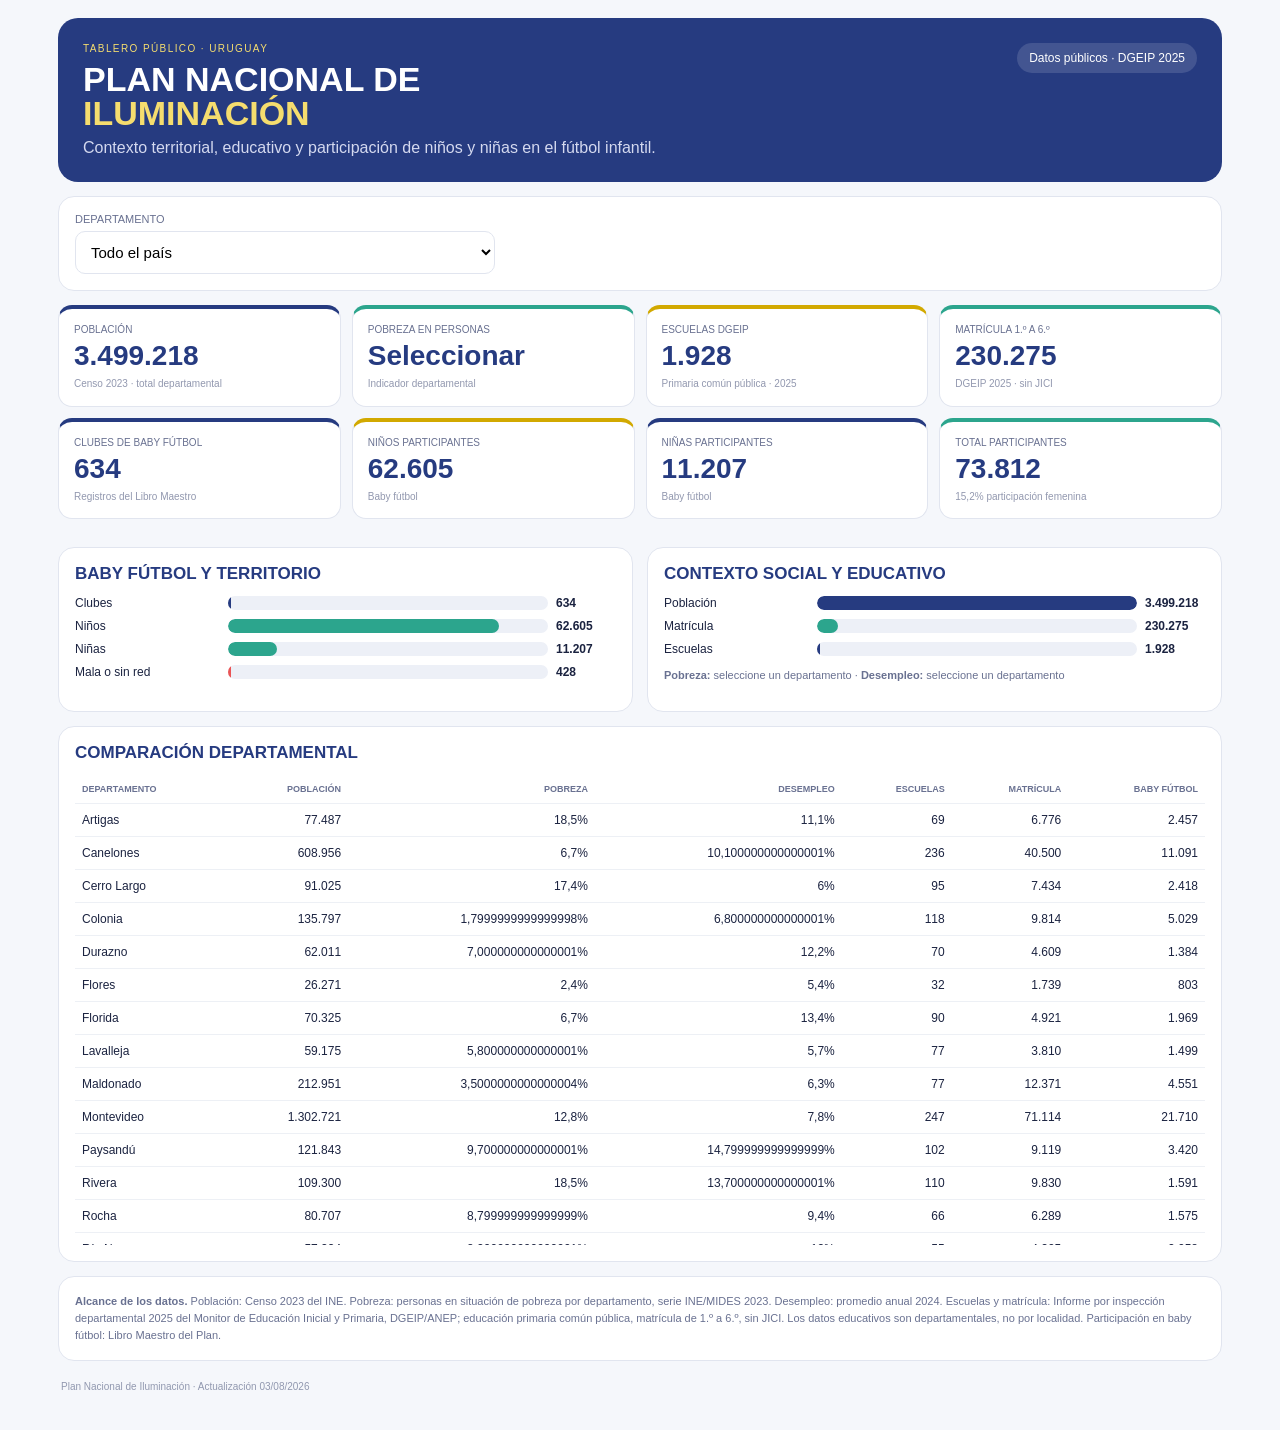
==== commit fb100f07: "Publicar tablero móvil con datos DGEIP 2025 corregidos" ====
--- a/index.html
+++ b/index.html
@@ -1,1417 +1,3 @@
-<!DOCTYPE html>
-<html lang="es">
-<head>
-<meta charset="UTF-8">
-<meta name="viewport" content="width=device-width, initial-scale=1.0">
-<meta name="description" content="Tablero público del Plan Nacional de Iluminación de Canchas de Fútbol Infantil: clubes, participantes, infraestructura y contexto socioeconómico territorial.">
-<meta name="robots" content="index,follow">
-<meta name="theme-color" content="#263B80">
-<link rel="manifest" href="site.webmanifest">
-<meta property="og:type" content="website">
-<meta property="og:title" content="Plan Nacional de Iluminación — Tablero público territorial">
-<meta property="og:description" content="Datos territoriales sobre clubes, niños y niñas participantes, iluminación, población, pobreza, desempleo y centros educativos.">
-<meta name="twitter:card" content="summary">
-<title>Plan Nacional de Iluminación | Tablero público territorial</title>
-<script>
-/*!
-
-JSZip v3.10.1 - A JavaScript class for generating and reading zip files
-<http://stuartk.com/jszip>
-
-(c) 2009-2016 Stuart Knightley <stuart [at] stuartk.com>
-Dual licenced under the MIT license or GPLv3. See https://raw.github.com/Stuk/jszip/main/LICENSE.markdown.
-
-JSZip uses the library pako released under the MIT license :
-https://github.com/nodeca/pako/blob/main/LICENSE
-*/
-
-!function(e){if("object"==typeof exports&&"undefined"!=typeof module)module.exports=e();else if("function"==typeof define&&define.amd)define([],e);else{("undefined"!=typeof window?window:"undefined"!=typeof global?global:"undefined"!=typeof self?self:this).JSZip=e()}}(function(){return function s(a,o,h){function u(r,e){if(!o[r]){if(!a[r]){var t="function"==typeof require&&require;if(!e&&t)return t(r,!0);if(l)return l(r,!0);var n=new Error("Cannot find module '"+r+"'");throw n.code="MODULE_NOT_FOUND",n}var i=o[r]={exports:{}};a[r][0].call(i.exports,function(e){var t=a[r][1][e];return u(t||e)},i,i.exports,s,a,o,h)}return o[r].exports}for(var l="function"==typeof require&&require,e=0;e<h.length;e++)u(h[e]);return u}({1:[function(e,t,r){"use strict";var d=e("./utils"),c=e("./support"),p="ABCDEFGHIJKLMNOPQRSTUVWXYZabcdefghijklmnopqrstuvwxyz0123456789+/=";r.encode=function(e){for(var t,r,n,i,s,a,o,h=[],u=0,l=e.length,f=l,c="string"!==d.getTypeOf(e);u<e.length;)f=l-u,n=c?(t=e[u++],r=u<l?e[u++]:0,u<l?e[u++]:0):(t=e.charCodeAt(u++),r=u<l?e.charCodeAt(u++):0,u<l?e.charCodeAt(u++):0),i=t>>2,s=(3&t)<<4|r>>4,a=1<f?(15&r)<<2|n>>6:64,o=2<f?63&n:64,h.push(p.charAt(i)+p.charAt(s)+p.charAt(a)+p.charAt(o));return h.join("")},r.decode=function(e){var t,r,n,i,s,a,o=0,h=0,u="data:";if(e.substr(0,u.length)===u)throw new Error("Invalid base64 input, it looks like a data url.");var l,f=3*(e=e.replace(/[^A-Za-z0-9+/=]/g,"")).length/4;if(e.charAt(e.length-1)===p.charAt(64)&&f--,e.charAt(e.length-2)===p.charAt(64)&&f--,f%1!=0)throw new Error("Invalid base64 input, bad content length.");for(l=c.uint8array?new Uint8Array(0|f):new Array(0|f);o<e.length;)t=p.indexOf(e.charAt(o++))<<2|(i=p.indexOf(e.charAt(o++)))>>4,r=(15&i)<<4|(s=p.indexOf(e.charAt(o++)))>>2,n=(3&s)<<6|(a=p.indexOf(e.charAt(o++))),l[h++]=t,64!==s&&(l[h++]=r),64!==a&&(l[h++]=n);return l}},{"./support":30,"./utils":32}],2:[function(e,t,r){"use strict";var n=e("./external"),i=e("./stream/DataWorker"),s=e("./stream/Crc32Probe"),a=e("./stream/DataLengthProbe");function o(e,t,r,n,i){this.compressedSize=e,this.uncompressedSize=t,this.crc32=r,this.compression=n,this.compressedContent=i}o.prototype={getContentWorker:function(){var e=new i(n.Promise.resolve(this.compressedContent)).pipe(this.compression.uncompressWorker()).pipe(new a("data_length")),t=this;return e.on("end",function(){if(this.streamInfo.data_length!==t.uncompressedSize)throw new Error("Bug : uncompressed data size mismatch")}),e},getCompressedWorker:function(){return new i(n.Promise.resolve(this.compressedContent)).withStreamInfo("compressedSize",this.compressedSize).withStreamInfo("uncompressedSize",this.uncompressedSize).withStreamInfo("crc32",this.crc32).withStreamInfo("compression",this.compression)}},o.createWorkerFrom=function(e,t,r){return e.pipe(new s).pipe(new a("uncompressedSize")).pipe(t.compressWorker(r)).pipe(new a("compressedSize")).withStreamInfo("compression",t)},t.exports=o},{"./external":6,"./stream/Crc32Probe":25,"./stream/DataLengthProbe":26,"./stream/DataWorker":27}],3:[function(e,t,r){"use strict";var n=e("./stream/GenericWorker");r.STORE={magic:"\0\0",compressWorker:function(){return new n("STORE compression")},uncompressWorker:function(){return new n("STORE decompression")}},r.DEFLATE=e("./flate")},{"./flate":7,"./stream/GenericWorker":28}],4:[function(e,t,r){"use strict";var n=e("./utils");var o=function(){for(var e,t=[],r=0;r<256;r++){e=r;for(var n=0;n<8;n++)e=1&e?3988292384^e>>>1:e>>>1;t[r]=e}return t}();t.exports=function(e,t){return void 0!==e&&e.length?"string"!==n.getTypeOf(e)?function(e,t,r,n){var i=o,s=n+r;e^=-1;for(var a=n;a<s;a++)e=e>>>8^i[255&(e^t[a])];return-1^e}(0|t,e,e.length,0):function(e,t,r,n){var i=o,s=n+r;e^=-1;for(var a=n;a<s;a++)e=e>>>8^i[255&(e^t.charCodeAt(a))];return-1^e}(0|t,e,e.length,0):0}},{"./utils":32}],5:[function(e,t,r){"use strict";r.base64=!1,r.binary=!1,r.dir=!1,r.createFolders=!0,r.date=null,r.compression=null,r.compressionOptions=null,r.comment=null,r.unixPermissions=null,r.dosPermissions=null},{}],6:[function(e,t,r){"use strict";var n=null;n="undefined"!=typeof Promise?Promise:e("lie"),t.exports={Promise:n}},{lie:37}],7:[function(e,t,r){"use strict";var n="undefined"!=typeof Uint8Array&&"undefined"!=typeof Uint16Array&&"undefined"!=typeof Uint32Array,i=e("pako"),s=e("./utils"),a=e("./stream/GenericWorker"),o=n?"uint8array":"array";function h(e,t){a.call(this,"FlateWorker/"+e),this._pako=null,this._pakoAction=e,this._pakoOptions=t,this.meta={}}r.magic="\b\0",s.inherits(h,a),h.prototype.processChunk=function(e){this.meta=e.meta,null===this._pako&&this._createPako(),this._pako.push(s.transformTo(o,e.data),!1)},h.prototype.flush=function(){a.prototype.flush.call(this),null===this._pako&&this._createPako(),this._pako.push([],!0)},h.prototype.cleanUp=function(){a.prototype.cleanUp.call(this),this._pako=null},h.prototype._createPako=function(){this._pako=new i[this._pakoAction]({raw:!0,level:this._pakoOptions.level||-1});var t=this;this._pako.onData=function(e){t.push({data:e,meta:t.meta})}},r.compressWorker=function(e){return new h("Deflate",e)},r.uncompressWorker=function(){return new h("Inflate",{})}},{"./stream/GenericWorker":28,"./utils":32,pako:38}],8:[function(e,t,r){"use strict";function A(e,t){var r,n="";for(r=0;r<t;r++)n+=String.fromCharCode(255&e),e>>>=8;return n}function n(e,t,r,n,i,s){var a,o,h=e.file,u=e.compression,l=s!==O.utf8encode,f=I.transformTo("string",s(h.name)),c=I.transformTo("string",O.utf8encode(h.name)),d=h.comment,p=I.transformTo("string",s(d)),m=I.transformTo("string",O.utf8encode(d)),_=c.length!==h.name.length,g=m.length!==d.length,b="",v="",y="",w=h.dir,k=h.date,x={crc32:0,compressedSize:0,uncompressedSize:0};t&&!r||(x.crc32=e.crc32,x.compressedSize=e.compressedSize,x.uncompressedSize=e.uncompressedSize);var S=0;t&&(S|=8),l||!_&&!g||(S|=2048);var z=0,C=0;w&&(z|=16),"UNIX"===i?(C=798,z|=function(e,t){var r=e;return e||(r=t?16893:33204),(65535&r)<<16}(h.unixPermissions,w)):(C=20,z|=function(e){return 63&(e||0)}(h.dosPermissions)),a=k.getUTCHours(),a<<=6,a|=k.getUTCMinutes(),a<<=5,a|=k.getUTCSeconds()/2,o=k.getUTCFullYear()-1980,o<<=4,o|=k.getUTCMonth()+1,o<<=5,o|=k.getUTCDate(),_&&(v=A(1,1)+A(B(f),4)+c,b+="up"+A(v.length,2)+v),g&&(y=A(1,1)+A(B(p),4)+m,b+="uc"+A(y.length,2)+y);var E="";return E+="\n\0",E+=A(S,2),E+=u.magic,E+=A(a,2),E+=A(o,2),E+=A(x.crc32,4),E+=A(x.compressedSize,4),E+=A(x.uncompressedSize,4),E+=A(f.length,2),E+=A(b.length,2),{fileRecord:R.LOCAL_FILE_HEADER+E+f+b,dirRecord:R.CENTRAL_FILE_HEADER+A(C,2)+E+A(p.length,2)+"\0\0\0\0"+A(z,4)+A(n,4)+f+b+p}}var I=e("../utils"),i=e("../stream/GenericWorker"),O=e("../utf8"),B=e("../crc32"),R=e("../signature");function s(e,t,r,n){i.call(this,"ZipFileWorker"),this.bytesWritten=0,this.zipComment=t,this.zipPlatform=r,this.encodeFileName=n,this.streamFiles=e,this.accumulate=!1,this.contentBuffer=[],this.dirRecords=[],this.currentSourceOffset=0,this.entriesCount=0,this.currentFile=null,this._sources=[]}I.inherits(s,i),s.prototype.push=function(e){var t=e.meta.percent||0,r=this.entriesCount,n=this._sources.length;this.accumulate?this.contentBuffer.push(e):(this.bytesWritten+=e.data.length,i.prototype.push.call(this,{data:e.data,meta:{currentFile:this.currentFile,percent:r?(t+100*(r-n-1))/r:100}}))},s.prototype.openedSource=function(e){this.currentSourceOffset=this.bytesWritten,this.currentFile=e.file.name;var t=this.streamFiles&&!e.file.dir;if(t){var r=n(e,t,!1,this.currentSourceOffset,this.zipPlatform,this.encodeFileName);this.push({data:r.fileRecord,meta:{percent:0}})}else this.accumulate=!0},s.prototype.closedSource=function(e){this.accumulate=!1;var t=this.streamFiles&&!e.file.dir,r=n(e,t,!0,this.currentSourceOffset,this.zipPlatform,this.encodeFileName);if(this.dirRecords.push(r.dirRecord),t)this.push({data:function(e){return R.DATA_DESCRIPTOR+A(e.crc32,4)+A(e.compressedSize,4)+A(e.uncompressedSize,4)}(e),meta:{percent:100}});else for(this.push({data:r.fileRecord,meta:{percent:0}});this.contentBuffer.length;)this.push(this.contentBuffer.shift());this.currentFile=null},s.prototype.flush=function(){for(var e=this.bytesWritten,t=0;t<this.dirRecords.length;t++)this.push({data:this.dirRecords[t],meta:{percent:100}});var r=this.bytesWritten-e,n=function(e,t,r,n,i){var s=I.transformTo("string",i(n));return R.CENTRAL_DIRECTORY_END+"\0\0\0\0"+A(e,2)+A(e,2)+A(t,4)+A(r,4)+A(s.length,2)+s}(this.dirRecords.length,r,e,this.zipComment,this.encodeFileName);this.push({data:n,meta:{percent:100}})},s.prototype.prepareNextSource=function(){this.previous=this._sources.shift(),this.openedSource(this.previous.streamInfo),this.isPaused?this.previous.pause():this.previous.resume()},s.prototype.registerPrevious=function(e){this._sources.push(e);var t=this;return e.on("data",function(e){t.processChunk(e)}),e.on("end",function(){t.closedSource(t.previous.streamInfo),t._sources.length?t.prepareNextSource():t.end()}),e.on("error",function(e){t.error(e)}),this},s.prototype.resume=function(){return!!i.prototype.resume.call(this)&&(!this.previous&&this._sources.length?(this.prepareNextSource(),!0):this.previous||this._sources.length||this.generatedError?void 0:(this.end(),!0))},s.prototype.error=function(e){var t=this._sources;if(!i.prototype.error.call(this,e))return!1;for(var r=0;r<t.length;r++)try{t[r].error(e)}catch(e){}return!0},s.prototype.lock=function(){i.prototype.lock.call(this);for(var e=this._sources,t=0;t<e.length;t++)e[t].lock()},t.exports=s},{"../crc32":4,"../signature":23,"../stream/GenericWorker":28,"../utf8":31,"../utils":32}],9:[function(e,t,r){"use strict";var u=e("../compressions"),n=e("./ZipFileWorker");r.generateWorker=function(e,a,t){var o=new n(a.streamFiles,t,a.platform,a.encodeFileName),h=0;try{e.forEach(function(e,t){h++;var r=function(e,t){var r=e||t,n=u[r];if(!n)throw new Error(r+" is not a valid compression method !");return n}(t.options.compression,a.compression),n=t.options.compressionOptions||a.compressionOptions||{},i=t.dir,s=t.date;t._compressWorker(r,n).withStreamInfo("file",{name:e,dir:i,date:s,comment:t.comment||"",unixPermissions:t.unixPermissions,dosPermissions:t.dosPermissions}).pipe(o)}),o.entriesCount=h}catch(e){o.error(e)}return o}},{"../compressions":3,"./ZipFileWorker":8}],10:[function(e,t,r){"use strict";function n(){if(!(this instanceof n))return new n;if(arguments.length)throw new Error("The constructor with parameters has been removed in JSZip 3.0, please check the upgrade guide.");this.files=Object.create(null),this.comment=null,this.root="",this.clone=function(){var e=new n;for(var t in this)"function"!=typeof this[t]&&(e[t]=this[t]);return e}}(n.prototype=e("./object")).loadAsync=e("./load"),n.support=e("./support"),n.defaults=e("./defaults"),n.version="3.10.1",n.loadAsync=function(e,t){return(new n).loadAsync(e,t)},n.external=e("./external"),t.exports=n},{"./defaults":5,"./external":6,"./load":11,"./object":15,"./support":30}],11:[function(e,t,r){"use strict";var u=e("./utils"),i=e("./external"),n=e("./utf8"),s=e("./zipEntries"),a=e("./stream/Crc32Probe"),l=e("./nodejsUtils");function f(n){return new i.Promise(function(e,t){var r=n.decompressed.getContentWorker().pipe(new a);r.on("error",function(e){t(e)}).on("end",function(){r.streamInfo.crc32!==n.decompressed.crc32?t(new Error("Corrupted zip : CRC32 mismatch")):e()}).resume()})}t.exports=function(e,o){var h=this;return o=u.extend(o||{},{base64:!1,checkCRC32:!1,optimizedBinaryString:!1,createFolders:!1,decodeFileName:n.utf8decode}),l.isNode&&l.isStream(e)?i.Promise.reject(new Error("JSZip can't accept a stream when loading a zip file.")):u.prepareContent("the loaded zip file",e,!0,o.optimizedBinaryString,o.base64).then(function(e){var t=new s(o);return t.load(e),t}).then(function(e){var t=[i.Promise.resolve(e)],r=e.files;if(o.checkCRC32)for(var n=0;n<r.length;n++)t.push(f(r[n]));return i.Promise.all(t)}).then(function(e){for(var t=e.shift(),r=t.files,n=0;n<r.length;n++){var i=r[n],s=i.fileNameStr,a=u.resolve(i.fileNameStr);h.file(a,i.decompressed,{binary:!0,optimizedBinaryString:!0,date:i.date,dir:i.dir,comment:i.fileCommentStr.length?i.fileCommentStr:null,unixPermissions:i.unixPermissions,dosPermissions:i.dosPermissions,createFolders:o.createFolders}),i.dir||(h.file(a).unsafeOriginalName=s)}return t.zipComment.length&&(h.comment=t.zipComment),h})}},{"./external":6,"./nodejsUtils":14,"./stream/Crc32Probe":25,"./utf8":31,"./utils":32,"./zipEntries":33}],12:[function(e,t,r){"use strict";var n=e("../utils"),i=e("../stream/GenericWorker");function s(e,t){i.call(this,"Nodejs stream input adapter for "+e),this._upstreamEnded=!1,this._bindStream(t)}n.inherits(s,i),s.prototype._bindStream=function(e){var t=this;(this._stream=e).pause(),e.on("data",function(e){t.push({data:e,meta:{percent:0}})}).on("error",function(e){t.isPaused?this.generatedError=e:t.error(e)}).on("end",function(){t.isPaused?t._upstreamEnded=!0:t.end()})},s.prototype.pause=function(){return!!i.prototype.pause.call(this)&&(this._stream.pause(),!0)},s.prototype.resume=function(){return!!i.prototype.resume.call(this)&&(this._upstreamEnded?this.end():this._stream.resume(),!0)},t.exports=s},{"../stream/GenericWorker":28,"../utils":32}],13:[function(e,t,r){"use strict";var i=e("readable-stream").Readable;function n(e,t,r){i.call(this,t),this._helper=e;var n=this;e.on("data",function(e,t){n.push(e)||n._helper.pause(),r&&r(t)}).on("error",function(e){n.emit("error",e)}).on("end",function(){n.push(null)})}e("../utils").inherits(n,i),n.prototype._read=function(){this._helper.resume()},t.exports=n},{"../utils":32,"readable-stream":16}],14:[function(e,t,r){"use strict";t.exports={isNode:"undefined"!=typeof Buffer,newBufferFrom:function(e,t){if(Buffer.from&&Buffer.from!==Uint8Array.from)return Buffer.from(e,t);if("number"==typeof e)throw new Error('The "data" argument must not be a number');return new Buffer(e,t)},allocBuffer:function(e){if(Buffer.alloc)return Buffer.alloc(e);var t=new Buffer(e);return t.fill(0),t},isBuffer:function(e){return Buffer.isBuffer(e)},isStream:function(e){return e&&"function"==typeof e.on&&"function"==typeof e.pause&&"function"==typeof e.resume}}},{}],15:[function(e,t,r){"use strict";function s(e,t,r){var n,i=u.getTypeOf(t),s=u.extend(r||{},f);s.date=s.date||new Date,null!==s.compression&&(s.compression=s.compression.toUpperCase()),"string"==typeof s.unixPermissions&&(s.unixPermissions=parseInt(s.unixPermissions,8)),s.unixPermissions&&16384&s.unixPermissions&&(s.dir=!0),s.dosPermissions&&16&s.dosPermissions&&(s.dir=!0),s.dir&&(e=g(e)),s.createFolders&&(n=_(e))&&b.call(this,n,!0);var a="string"===i&&!1===s.binary&&!1===s.base64;r&&void 0!==r.binary||(s.binary=!a),(t instanceof c&&0===t.uncompressedSize||s.dir||!t||0===t.length)&&(s.base64=!1,s.binary=!0,t="",s.compression="STORE",i="string");var o=null;o=t instanceof c||t instanceof l?t:p.isNode&&p.isStream(t)?new m(e,t):u.prepareContent(e,t,s.binary,s.optimizedBinaryString,s.base64);var h=new d(e,o,s);this.files[e]=h}var i=e("./utf8"),u=e("./utils"),l=e("./stream/GenericWorker"),a=e("./stream/StreamHelper"),f=e("./defaults"),c=e("./compressedObject"),d=e("./zipObject"),o=e("./generate"),p=e("./nodejsUtils"),m=e("./nodejs/NodejsStreamInputAdapter"),_=function(e){"/"===e.slice(-1)&&(e=e.substring(0,e.length-1));var t=e.lastIndexOf("/");return 0<t?e.substring(0,t):""},g=function(e){return"/"!==e.slice(-1)&&(e+="/"),e},b=function(e,t){return t=void 0!==t?t:f.createFolders,e=g(e),this.files[e]||s.call(this,e,null,{dir:!0,createFolders:t}),this.files[e]};function h(e){return"[object RegExp]"===Object.prototype.toString.call(e)}var n={load:function(){throw new Error("This method has been removed in JSZip 3.0, please check the upgrade guide.")},forEach:function(e){var t,r,n;for(t in this.files)n=this.files[t],(r=t.slice(this.root.length,t.length))&&t.slice(0,this.root.length)===this.root&&e(r,n)},filter:function(r){var n=[];return this.forEach(function(e,t){r(e,t)&&n.push(t)}),n},file:function(e,t,r){if(1!==arguments.length)return e=this.root+e,s.call(this,e,t,r),this;if(h(e)){var n=e;return this.filter(function(e,t){return!t.dir&&n.test(e)})}var i=this.files[this.root+e];return i&&!i.dir?i:null},folder:function(r){if(!r)return this;if(h(r))return this.filter(function(e,t){return t.dir&&r.test(e)});var e=this.root+r,t=b.call(this,e),n=this.clone();return n.root=t.name,n},remove:function(r){r=this.root+r;var e=this.files[r];if(e||("/"!==r.slice(-1)&&(r+="/"),e=this.files[r]),e&&!e.dir)delete this.files[r];else for(var t=this.filter(function(e,t){return t.name.slice(0,r.length)===r}),n=0;n<t.length;n++)delete this.files[t[n].name];return this},generate:function(){throw new Error("This method has been removed in JSZip 3.0, please check the upgrade guide.")},generateInternalStream:function(e){var t,r={};try{if((r=u.extend(e||{},{streamFiles:!1,compression:"STORE",compressionOptions:null,type:"",platform:"DOS",comment:null,mimeType:"application/zip",encodeFileName:i.utf8encode})).type=r.type.toLowerCase(),r.compression=r.compression.toUpperCase(),"binarystring"===r.type&&(r.type="string"),!r.type)throw new Error("No output type specified.");u.checkSupport(r.type),"darwin"!==r.platform&&"freebsd"!==r.platform&&"linux"!==r.platform&&"sunos"!==r.platform||(r.platform="UNIX"),"win32"===r.platform&&(r.platform="DOS");var n=r.comment||this.comment||"";t=o.generateWorker(this,r,n)}catch(e){(t=new l("error")).error(e)}return new a(t,r.type||"string",r.mimeType)},generateAsync:function(e,t){return this.generateInternalStream(e).accumulate(t)},generateNodeStream:function(e,t){return(e=e||{}).type||(e.type="nodebuffer"),this.generateInternalStream(e).toNodejsStream(t)}};t.exports=n},{"./compressedObject":2,"./defaults":5,"./generate":9,"./nodejs/NodejsStreamInputAdapter":12,"./nodejsUtils":14,"./stream/GenericWorker":28,"./stream/StreamHelper":29,"./utf8":31,"./utils":32,"./zipObject":35}],16:[function(e,t,r){"use strict";t.exports=e("stream")},{stream:void 0}],17:[function(e,t,r){"use strict";var n=e("./DataReader");function i(e){n.call(this,e);for(var t=0;t<this.data.length;t++)e[t]=255&e[t]}e("../utils").inherits(i,n),i.prototype.byteAt=function(e){return this.data[this.zero+e]},i.prototype.lastIndexOfSignature=function(e){for(var t=e.charCodeAt(0),r=e.charCodeAt(1),n=e.charCodeAt(2),i=e.charCodeAt(3),s=this.length-4;0<=s;--s)if(this.data[s]===t&&this.data[s+1]===r&&this.data[s+2]===n&&this.data[s+3]===i)return s-this.zero;return-1},i.prototype.readAndCheckSignature=function(e){var t=e.charCodeAt(0),r=e.charCodeAt(1),n=e.charCodeAt(2),i=e.charCodeAt(3),s=this.readData(4);return t===s[0]&&r===s[1]&&n===s[2]&&i===s[3]},i.prototype.readData=function(e){if(this.checkOffset(e),0===e)return[];var t=this.data.slice(this.zero+this.index,this.zero+this.index+e);return this.index+=e,t},t.exports=i},{"../utils":32,"./DataReader":18}],18:[function(e,t,r){"use strict";var n=e("../utils");function i(e){this.data=e,this.length=e.length,this.index=0,this.zero=0}i.prototype={checkOffset:function(e){this.checkIndex(this.index+e)},checkIndex:function(e){if(this.length<this.zero+e||e<0)throw new Error("End of data reached (data length = "+this.length+", asked index = "+e+"). Corrupted zip ?")},setIndex:function(e){this.checkIndex(e),this.index=e},skip:function(e){this.setIndex(this.index+e)},byteAt:function(){},readInt:function(e){var t,r=0;for(this.checkOffset(e),t=this.index+e-1;t>=this.index;t--)r=(r<<8)+this.byteAt(t);return this.index+=e,r},readString:function(e){return n.transformTo("string",this.readData(e))},readData:function(){},lastIndexOfSignature:function(){},readAndCheckSignature:function(){},readDate:function(){var e=this.readInt(4);return new Date(Date.UTC(1980+(e>>25&127),(e>>21&15)-1,e>>16&31,e>>11&31,e>>5&63,(31&e)<<1))}},t.exports=i},{"../utils":32}],19:[function(e,t,r){"use strict";var n=e("./Uint8ArrayReader");function i(e){n.call(this,e)}e("../utils").inherits(i,n),i.prototype.readData=function(e){this.checkOffset(e);var t=this.data.slice(this.zero+this.index,this.zero+this.index+e);return this.index+=e,t},t.exports=i},{"../utils":32,"./Uint8ArrayReader":21}],20:[function(e,t,r){"use strict";var n=e("./DataReader");function i(e){n.call(this,e)}e("../utils").inherits(i,n),i.prototype.byteAt=function(e){return this.data.charCodeAt(this.zero+e)},i.prototype.lastIndexOfSignature=function(e){return this.data.lastIndexOf(e)-this.zero},i.prototype.readAndCheckSignature=function(e){return e===this.readData(4)},i.prototype.readData=function(e){this.checkOffset(e);var t=this.data.slice(this.zero+this.index,this.zero+this.index+e);return this.index+=e,t},t.exports=i},{"../utils":32,"./DataReader":18}],21:[function(e,t,r){"use strict";var n=e("./ArrayReader");function i(e){n.call(this,e)}e("../utils").inherits(i,n),i.prototype.readData=function(e){if(this.checkOffset(e),0===e)return new Uint8Array(0);var t=this.data.subarray(this.zero+this.index,this.zero+this.index+e);return this.index+=e,t},t.exports=i},{"../utils":32,"./ArrayReader":17}],22:[function(e,t,r){"use strict";var n=e("../utils"),i=e("../support"),s=e("./ArrayReader"),a=e("./StringReader"),o=e("./NodeBufferReader"),h=e("./Uint8ArrayReader");t.exports=function(e){var t=n.getTypeOf(e);return n.checkSupport(t),"string"!==t||i.uint8array?"nodebuffer"===t?new o(e):i.uint8array?new h(n.transformTo("uint8array",e)):new s(n.transformTo("array",e)):new a(e)}},{"../support":30,"../utils":32,"./ArrayReader":17,"./NodeBufferReader":19,"./StringReader":20,"./Uint8ArrayReader":21}],23:[function(e,t,r){"use strict";r.LOCAL_FILE_HEADER="PK",r.CENTRAL_FILE_HEADER="PK",r.CENTRAL_DIRECTORY_END="PK",r.ZIP64_CENTRAL_DIRECTORY_LOCATOR="PK",r.ZIP64_CENTRAL_DIRECTORY_END="PK",r.DATA_DESCRIPTOR="PK\b"},{}],24:[function(e,t,r){"use strict";var n=e("./GenericWorker"),i=e("../utils");function s(e){n.call(this,"ConvertWorker to "+e),this.destType=e}i.inherits(s,n),s.prototype.processChunk=function(e){this.push({data:i.transformTo(this.destType,e.data),meta:e.meta})},t.exports=s},{"../utils":32,"./GenericWorker":28}],25:[function(e,t,r){"use strict";var n=e("./GenericWorker"),i=e("../crc32");function s(){n.call(this,"Crc32Probe"),this.withStreamInfo("crc32",0)}e("../utils").inherits(s,n),s.prototype.processChunk=function(e){this.streamInfo.crc32=i(e.data,this.streamInfo.crc32||0),this.push(e)},t.exports=s},{"../crc32":4,"../utils":32,"./GenericWorker":28}],26:[function(e,t,r){"use strict";var n=e("../utils"),i=e("./GenericWorker");function s(e){i.call(this,"DataLengthProbe for "+e),this.propName=e,this.withStreamInfo(e,0)}n.inherits(s,i),s.prototype.processChunk=function(e){if(e){var t=this.streamInfo[this.propName]||0;this.streamInfo[this.propName]=t+e.data.length}i.prototype.processChunk.call(this,e)},t.exports=s},{"../utils":32,"./GenericWorker":28}],27:[function(e,t,r){"use strict";var n=e("../utils"),i=e("./GenericWorker");function s(e){i.call(this,"DataWorker");var t=this;this.dataIsReady=!1,this.index=0,this.max=0,this.data=null,this.type="",this._tickScheduled=!1,e.then(function(e){t.dataIsReady=!0,t.data=e,t.max=e&&e.length||0,t.type=n.getTypeOf(e),t.isPaused||t._tickAndRepeat()},function(e){t.error(e)})}n.inherits(s,i),s.prototype.cleanUp=function(){i.prototype.cleanUp.call(this),this.data=null},s.prototype.resume=function(){return!!i.prototype.resume.call(this)&&(!this._tickScheduled&&this.dataIsReady&&(this._tickScheduled=!0,n.delay(this._tickAndRepeat,[],this)),!0)},s.prototype._tickAndRepeat=function(){this._tickScheduled=!1,this.isPaused||this.isFinished||(this._tick(),this.isFinished||(n.delay(this._tickAndRepeat,[],this),this._tickScheduled=!0))},s.prototype._tick=function(){if(this.isPaused||this.isFinished)return!1;var e=null,t=Math.min(this.max,this.index+16384);if(this.index>=this.max)return this.end();switch(this.type){case"string":e=this.data.substring(this.index,t);break;case"uint8array":e=this.data.subarray(this.index,t);break;case"array":case"nodebuffer":e=this.data.slice(this.index,t)}return this.index=t,this.push({data:e,meta:{percent:this.max?this.index/this.max*100:0}})},t.exports=s},{"../utils":32,"./GenericWorker":28}],28:[function(e,t,r){"use strict";function n(e){this.name=e||"default",this.streamInfo={},this.generatedError=null,this.extraStreamInfo={},this.isPaused=!0,this.isFinished=!1,this.isLocked=!1,this._listeners={data:[],end:[],error:[]},this.previous=null}n.prototype={push:function(e){this.emit("data",e)},end:function(){if(this.isFinished)return!1;this.flush();try{this.emit("end"),this.cleanUp(),this.isFinished=!0}catch(e){this.emit("error",e)}return!0},error:function(e){return!this.isFinished&&(this.isPaused?this.generatedError=e:(this.isFinished=!0,this.emit("error",e),this.previous&&this.previous.error(e),this.cleanUp()),!0)},on:function(e,t){return this._listeners[e].push(t),this},cleanUp:function(){this.streamInfo=this.generatedError=this.extraStreamInfo=null,this._listeners=[]},emit:function(e,t){if(this._listeners[e])for(var r=0;r<this._listeners[e].length;r++)this._listeners[e][r].call(this,t)},pipe:function(e){return e.registerPrevious(this)},registerPrevious:function(e){if(this.isLocked)throw new Error("The stream '"+this+"' has already been used.");this.streamInfo=e.streamInfo,this.mergeStreamInfo(),this.previous=e;var t=this;return e.on("data",function(e){t.processChunk(e)}),e.on("end",function(){t.end()}),e.on("error",function(e){t.error(e)}),this},pause:function(){return!this.isPaused&&!this.isFinished&&(this.isPaused=!0,this.previous&&this.previous.pause(),!0)},resume:function(){if(!this.isPaused||this.isFinished)return!1;var e=this.isPaused=!1;return this.generatedError&&(this.error(this.generatedError),e=!0),this.previous&&this.previous.resume(),!e},flush:function(){},processChunk:function(e){this.push(e)},withStreamInfo:function(e,t){return this.extraStreamInfo[e]=t,this.mergeStreamInfo(),this},mergeStreamInfo:function(){for(var e in this.extraStreamInfo)Object.prototype.hasOwnProperty.call(this.extraStreamInfo,e)&&(this.streamInfo[e]=this.extraStreamInfo[e])},lock:function(){if(this.isLocked)throw new Error("The stream '"+this+"' has already been used.");this.isLocked=!0,this.previous&&this.previous.lock()},toString:function(){var e="Worker "+this.name;return this.previous?this.previous+" -> "+e:e}},t.exports=n},{}],29:[function(e,t,r){"use strict";var h=e("../utils"),i=e("./ConvertWorker"),s=e("./GenericWorker"),u=e("../base64"),n=e("../support"),a=e("../external"),o=null;if(n.nodestream)try{o=e("../nodejs/NodejsStreamOutputAdapter")}catch(e){}function l(e,o){return new a.Promise(function(t,r){var n=[],i=e._internalType,s=e._outputType,a=e._mimeType;e.on("data",function(e,t){n.push(e),o&&o(t)}).on("error",function(e){n=[],r(e)}).on("end",function(){try{var e=function(e,t,r){switch(e){case"blob":return h.newBlob(h.transformTo("arraybuffer",t),r);case"base64":return u.encode(t);default:return h.transformTo(e,t)}}(s,function(e,t){var r,n=0,i=null,s=0;for(r=0;r<t.length;r++)s+=t[r].length;switch(e){case"string":return t.join("");case"array":return Array.prototype.concat.apply([],t);case"uint8array":for(i=new Uint8Array(s),r=0;r<t.length;r++)i.set(t[r],n),n+=t[r].length;return i;case"nodebuffer":return Buffer.concat(t);default:throw new Error("concat : unsupported type '"+e+"'")}}(i,n),a);t(e)}catch(e){r(e)}n=[]}).resume()})}function f(e,t,r){var n=t;switch(t){case"blob":case"arraybuffer":n="uint8array";break;case"base64":n="string"}try{this._internalType=n,this._outputType=t,this._mimeType=r,h.checkSupport(n),this._worker=e.pipe(new i(n)),e.lock()}catch(e){this._worker=new s("error"),this._worker.error(e)}}f.prototype={accumulate:function(e){return l(this,e)},on:function(e,t){var r=this;return"data"===e?this._worker.on(e,function(e){t.call(r,e.data,e.meta)}):this._worker.on(e,function(){h.delay(t,arguments,r)}),this},resume:function(){return h.delay(this._worker.resume,[],this._worker),this},pause:function(){return this._worker.pause(),this},toNodejsStream:function(e){if(h.checkSupport("nodestream"),"nodebuffer"!==this._outputType)throw new Error(this._outputType+" is not supported by this method");return new o(this,{objectMode:"nodebuffer"!==this._outputType},e)}},t.exports=f},{"../base64":1,"../external":6,"../nodejs/NodejsStreamOutputAdapter":13,"../support":30,"../utils":32,"./ConvertWorker":24,"./GenericWorker":28}],30:[function(e,t,r){"use strict";if(r.base64=!0,r.array=!0,r.string=!0,r.arraybuffer="undefined"!=typeof ArrayBuffer&&"undefined"!=typeof Uint8Array,r.nodebuffer="undefined"!=typeof Buffer,r.uint8array="undefined"!=typeof Uint8Array,"undefined"==typeof ArrayBuffer)r.blob=!1;else{var n=new ArrayBuffer(0);try{r.blob=0===new Blob([n],{type:"application/zip"}).size}catch(e){try{var i=new(self.BlobBuilder||self.WebKitBlobBuilder||self.MozBlobBuilder||self.MSBlobBuilder);i.append(n),r.blob=0===i.getBlob("application/zip").size}catch(e){r.blob=!1}}}try{r.nodestream=!!e("readable-stream").Readable}catch(e){r.nodestream=!1}},{"readable-stream":16}],31:[function(e,t,s){"use strict";for(var o=e("./utils"),h=e("./support"),r=e("./nodejsUtils"),n=e("./stream/GenericWorker"),u=new Array(256),i=0;i<256;i++)u[i]=252<=i?6:248<=i?5:240<=i?4:224<=i?3:192<=i?2:1;u[254]=u[254]=1;function a(){n.call(this,"utf-8 decode"),this.leftOver=null}function l(){n.call(this,"utf-8 encode")}s.utf8encode=function(e){return h.nodebuffer?r.newBufferFrom(e,"utf-8"):function(e){var t,r,n,i,s,a=e.length,o=0;for(i=0;i<a;i++)55296==(64512&(r=e.charCodeAt(i)))&&i+1<a&&56320==(64512&(n=e.charCodeAt(i+1)))&&(r=65536+(r-55296<<10)+(n-56320),i++),o+=r<128?1:r<2048?2:r<65536?3:4;for(t=h.uint8array?new Uint8Array(o):new Array(o),i=s=0;s<o;i++)55296==(64512&(r=e.charCodeAt(i)))&&i+1<a&&56320==(64512&(n=e.charCodeAt(i+1)))&&(r=65536+(r-55296<<10)+(n-56320),i++),r<128?t[s++]=r:(r<2048?t[s++]=192|r>>>6:(r<65536?t[s++]=224|r>>>12:(t[s++]=240|r>>>18,t[s++]=128|r>>>12&63),t[s++]=128|r>>>6&63),t[s++]=128|63&r);return t}(e)},s.utf8decode=function(e){return h.nodebuffer?o.transformTo("nodebuffer",e).toString("utf-8"):function(e){var t,r,n,i,s=e.length,a=new Array(2*s);for(t=r=0;t<s;)if((n=e[t++])<128)a[r++]=n;else if(4<(i=u[n]))a[r++]=65533,t+=i-1;else{for(n&=2===i?31:3===i?15:7;1<i&&t<s;)n=n<<6|63&e[t++],i--;1<i?a[r++]=65533:n<65536?a[r++]=n:(n-=65536,a[r++]=55296|n>>10&1023,a[r++]=56320|1023&n)}return a.length!==r&&(a.subarray?a=a.subarray(0,r):a.length=r),o.applyFromCharCode(a)}(e=o.transformTo(h.uint8array?"uint8array":"array",e))},o.inherits(a,n),a.prototype.processChunk=function(e){var t=o.transformTo(h.uint8array?"uint8array":"array",e.data);if(this.leftOver&&this.leftOver.length){if(h.uint8array){var r=t;(t=new Uint8Array(r.length+this.leftOver.length)).set(this.leftOver,0),t.set(r,this.leftOver.length)}else t=this.leftOver.concat(t);this.leftOver=null}var n=function(e,t){var r;for((t=t||e.length)>e.length&&(t=e.length),r=t-1;0<=r&&128==(192&e[r]);)r--;return r<0?t:0===r?t:r+u[e[r]]>t?r:t}(t),i=t;n!==t.length&&(h.uint8array?(i=t.subarray(0,n),this.leftOver=t.subarray(n,t.length)):(i=t.slice(0,n),this.leftOver=t.slice(n,t.length))),this.push({data:s.utf8decode(i),meta:e.meta})},a.prototype.flush=function(){this.leftOver&&this.leftOver.length&&(this.push({data:s.utf8decode(this.leftOver),meta:{}}),this.leftOver=null)},s.Utf8DecodeWorker=a,o.inherits(l,n),l.prototype.processChunk=function(e){this.push({data:s.utf8encode(e.data),meta:e.meta})},s.Utf8EncodeWorker=l},{"./nodejsUtils":14,"./stream/GenericWorker":28,"./support":30,"./utils":32}],32:[function(e,t,a){"use strict";var o=e("./support"),h=e("./base64"),r=e("./nodejsUtils"),u=e("./external");function n(e){return e}function l(e,t){for(var r=0;r<e.length;++r)t[r]=255&e.charCodeAt(r);return t}e("setimmediate"),a.newBlob=function(t,r){a.checkSupport("blob");try{return new Blob([t],{type:r})}catch(e){try{var n=new(self.BlobBuilder||self.WebKitBlobBuilder||self.MozBlobBuilder||self.MSBlobBuilder);return n.append(t),n.getBlob(r)}catch(e){throw new Error("Bug : can't construct the Blob.")}}};var i={stringifyByChunk:function(e,t,r){var n=[],i=0,s=e.length;if(s<=r)return String.fromCharCode.apply(null,e);for(;i<s;)"array"===t||"nodebuffer"===t?n.push(String.fromCharCode.apply(null,e.slice(i,Math.min(i+r,s)))):n.push(String.fromCharCode.apply(null,e.subarray(i,Math.min(i+r,s)))),i+=r;return n.join("")},stringifyByChar:function(e){for(var t="",r=0;r<e.length;r++)t+=String.fromCharCode(e[r]);return t},applyCanBeUsed:{uint8array:function(){try{return o.uint8array&&1===String.fromCharCode.apply(null,new Uint8Array(1)).length}catch(e){return!1}}(),nodebuffer:function(){try{return o.nodebuffer&&1===String.fromCharCode.apply(null,r.allocBuffer(1)).length}catch(e){return!1}}()}};function s(e){var t=65536,r=a.getTypeOf(e),n=!0;if("uint8array"===r?n=i.applyCanBeUsed.uint8array:"nodebuffer"===r&&(n=i.applyCanBeUsed.nodebuffer),n)for(;1<t;)try{return i.stringifyByChunk(e,r,t)}catch(e){t=Math.floor(t/2)}return i.stringifyByChar(e)}function f(e,t){for(var r=0;r<e.length;r++)t[r]=e[r];return t}a.applyFromCharCode=s;var c={};c.string={string:n,array:function(e){return l(e,new Array(e.length))},arraybuffer:function(e){return c.string.uint8array(e).buffer},uint8array:function(e){return l(e,new Uint8Array(e.length))},nodebuffer:function(e){return l(e,r.allocBuffer(e.length))}},c.array={string:s,array:n,arraybuffer:function(e){return new Uint8Array(e).buffer},uint8array:function(e){return new Uint8Array(e)},nodebuffer:function(e){return r.newBufferFrom(e)}},c.arraybuffer={string:function(e){return s(new Uint8Array(e))},array:function(e){return f(new Uint8Array(e),new Array(e.byteLength))},arraybuffer:n,uint8array:function(e){return new Uint8Array(e)},nodebuffer:function(e){return r.newBufferFrom(new Uint8Array(e))}},c.uint8array={string:s,array:function(e){return f(e,new Array(e.length))},arraybuffer:function(e){return e.buffer},uint8array:n,nodebuffer:function(e){return r.newBufferFrom(e)}},c.nodebuffer={string:s,array:function(e){return f(e,new Array(e.length))},arraybuffer:function(e){return c.nodebuffer.uint8array(e).buffer},uint8array:function(e){return f(e,new Uint8Array(e.length))},nodebuffer:n},a.transformTo=function(e,t){if(t=t||"",!e)return t;a.checkSupport(e);var r=a.getTypeOf(t);return c[r][e](t)},a.resolve=function(e){for(var t=e.split("/"),r=[],n=0;n<t.length;n++){var i=t[n];"."===i||""===i&&0!==n&&n!==t.length-1||(".."===i?r.pop():r.push(i))}return r.join("/")},a.getTypeOf=function(e){return"string"==typeof e?"string":"[object Array]"===Object.prototype.toString.call(e)?"array":o.nodebuffer&&r.isBuffer(e)?"nodebuffer":o.uint8array&&e instanceof Uint8Array?"uint8array":o.arraybuffer&&e instanceof ArrayBuffer?"arraybuffer":void 0},a.checkSupport=function(e){if(!o[e.toLowerCase()])throw new Error(e+" is not supported by this platform")},a.MAX_VALUE_16BITS=65535,a.MAX_VALUE_32BITS=-1,a.pretty=function(e){var t,r,n="";for(r=0;r<(e||"").length;r++)n+="\\x"+((t=e.charCodeAt(r))<16?"0":"")+t.toString(16).toUpperCase();return n},a.delay=function(e,t,r){setImmediate(function(){e.apply(r||null,t||[])})},a.inherits=function(e,t){function r(){}r.prototype=t.prototype,e.prototype=new r},a.extend=function(){var e,t,r={};for(e=0;e<arguments.length;e++)for(t in arguments[e])Object.prototype.hasOwnProperty.call(arguments[e],t)&&void 0===r[t]&&(r[t]=arguments[e][t]);return r},a.prepareContent=function(r,e,n,i,s){return u.Promise.resolve(e).then(function(n){return o.blob&&(n instanceof Blob||-1!==["[object File]","[object Blob]"].indexOf(Object.prototype.toString.call(n)))&&"undefined"!=typeof FileReader?new u.Promise(function(t,r){var e=new FileReader;e.onload=function(e){t(e.target.result)},e.onerror=function(e){r(e.target.error)},e.readAsArrayBuffer(n)}):n}).then(function(e){var t=a.getTypeOf(e);return t?("arraybuffer"===t?e=a.transformTo("uint8array",e):"string"===t&&(s?e=h.decode(e):n&&!0!==i&&(e=function(e){return l(e,o.uint8array?new Uint8Array(e.length):new Array(e.length))}(e))),e):u.Promise.reject(new Error("Can't read the data of '"+r+"'. Is it in a supported JavaScript type (String, Blob, ArrayBuffer, etc) ?"))})}},{"./base64":1,"./external":6,"./nodejsUtils":14,"./support":30,setimmediate:54}],33:[function(e,t,r){"use strict";var n=e("./reader/readerFor"),i=e("./utils"),s=e("./signature"),a=e("./zipEntry"),o=e("./support");function h(e){this.files=[],this.loadOptions=e}h.prototype={checkSignature:function(e){if(!this.reader.readAndCheckSignature(e)){this.reader.index-=4;var t=this.reader.readString(4);throw new Error("Corrupted zip or bug: unexpected signature ("+i.pretty(t)+", expected "+i.pretty(e)+")")}},isSignature:function(e,t){var r=this.reader.index;this.reader.setIndex(e);var n=this.reader.readString(4)===t;return this.reader.setIndex(r),n},readBlockEndOfCentral:function(){this.diskNumber=this.reader.readInt(2),this.diskWithCentralDirStart=this.reader.readInt(2),this.centralDirRecordsOnThisDisk=this.reader.readInt(2),this.centralDirRecords=this.reader.readInt(2),this.centralDirSize=this.reader.readInt(4),this.centralDirOffset=this.reader.readInt(4),this.zipCommentLength=this.reader.readInt(2);var e=this.reader.readData(this.zipCommentLength),t=o.uint8array?"uint8array":"array",r=i.transformTo(t,e);this.zipComment=this.loadOptions.decodeFileName(r)},readBlockZip64EndOfCentral:function(){this.zip64EndOfCentralSize=this.reader.readInt(8),this.reader.skip(4),this.diskNumber=this.reader.readInt(4),this.diskWithCentralDirStart=this.reader.readInt(4),this.centralDirRecordsOnThisDisk=this.reader.readInt(8),this.centralDirRecords=this.reader.readInt(8),this.centralDirSize=this.reader.readInt(8),this.centralDirOffset=this.reader.readInt(8),this.zip64ExtensibleData={};for(var e,t,r,n=this.zip64EndOfCentralSize-44;0<n;)e=this.reader.readInt(2),t=this.reader.readInt(4),r=this.reader.readData(t),this.zip64ExtensibleData[e]={id:e,length:t,value:r}},readBlockZip64EndOfCentralLocator:function(){if(this.diskWithZip64CentralDirStart=this.reader.readInt(4),this.relativeOffsetEndOfZip64CentralDir=this.reader.readInt(8),this.disksCount=this.reader.readInt(4),1<this.disksCount)throw new Error("Multi-volumes zip are not supported")},readLocalFiles:function(){var e,t;for(e=0;e<this.files.length;e++)t=this.files[e],this.reader.setIndex(t.localHeaderOffset),this.checkSignature(s.LOCAL_FILE_HEADER),t.readLocalPart(this.reader),t.handleUTF8(),t.processAttributes()},readCentralDir:function(){var e;for(this.reader.setIndex(this.centralDirOffset);this.reader.readAndCheckSignature(s.CENTRAL_FILE_HEADER);)(e=new a({zip64:this.zip64},this.loadOptions)).readCentralPart(this.reader),this.files.push(e);if(this.centralDirRecords!==this.files.length&&0!==this.centralDirRecords&&0===this.files.length)throw new Error("Corrupted zip or bug: expected "+this.centralDirRecords+" records in central dir, got "+this.files.length)},readEndOfCentral:function(){var e=this.reader.lastIndexOfSignature(s.CENTRAL_DIRECTORY_END);if(e<0)throw!this.isSignature(0,s.LOCAL_FILE_HEADER)?new Error("Can't find end of central directory : is this a zip file ? If it is, see https://stuk.github.io/jszip/documentation/howto/read_zip.html"):new Error("Corrupted zip: can't find end of central directory");this.reader.setIndex(e);var t=e;if(this.checkSignature(s.CENTRAL_DIRECTORY_END),this.readBlockEndOfCentral(),this.diskNumber===i.MAX_VALUE_16BITS||this.diskWithCentralDirStart===i.MAX_VALUE_16BITS||this.centralDirRecordsOnThisDisk===i.MAX_VALUE_16BITS||this.centralDirRecords===i.MAX_VALUE_16BITS||this.centralDirSize===i.MAX_VALUE_32BITS||this.centralDirOffset===i.MAX_VALUE_32BITS){if(this.zip64=!0,(e=this.reader.lastIndexOfSignature(s.ZIP64_CENTRAL_DIRECTORY_LOCATOR))<0)throw new Error("Corrupted zip: can't find the ZIP64 end of central directory locator");if(this.reader.setIndex(e),this.checkSignature(s.ZIP64_CENTRAL_DIRECTORY_LOCATOR),this.readBlockZip64EndOfCentralLocator(),!this.isSignature(this.relativeOffsetEndOfZip64CentralDir,s.ZIP64_CENTRAL_DIRECTORY_END)&&(this.relativeOffsetEndOfZip64CentralDir=this.reader.lastIndexOfSignature(s.ZIP64_CENTRAL_DIRECTORY_END),this.relativeOffsetEndOfZip64CentralDir<0))throw new Error("Corrupted zip: can't find the ZIP64 end of central directory");this.reader.setIndex(this.relativeOffsetEndOfZip64CentralDir),this.checkSignature(s.ZIP64_CENTRAL_DIRECTORY_END),this.readBlockZip64EndOfCentral()}var r=this.centralDirOffset+this.centralDirSize;this.zip64&&(r+=20,r+=12+this.zip64EndOfCentralSize);var n=t-r;if(0<n)this.isSignature(t,s.CENTRAL_FILE_HEADER)||(this.reader.zero=n);else if(n<0)throw new Error("Corrupted zip: missing "+Math.abs(n)+" bytes.")},prepareReader:function(e){this.reader=n(e)},load:function(e){this.prepareReader(e),this.readEndOfCentral(),this.readCentralDir(),this.readLocalFiles()}},t.exports=h},{"./reader/readerFor":22,"./signature":23,"./support":30,"./utils":32,"./zipEntry":34}],34:[function(e,t,r){"use strict";var n=e("./reader/readerFor"),s=e("./utils"),i=e("./compressedObject"),a=e("./crc32"),o=e("./utf8"),h=e("./compressions"),u=e("./support");function l(e,t){this.options=e,this.loadOptions=t}l.prototype={isEncrypted:function(){return 1==(1&this.bitFlag)},useUTF8:function(){return 2048==(2048&this.bitFlag)},readLocalPart:function(e){var t,r;if(e.skip(22),this.fileNameLength=e.readInt(2),r=e.readInt(2),this.fileName=e.readData(this.fileNameLength),e.skip(r),-1===this.compressedSize||-1===this.uncompressedSize)throw new Error("Bug or corrupted zip : didn't get enough information from the central directory (compressedSize === -1 || uncompressedSize === -1)");if(null===(t=function(e){for(var t in h)if(Object.prototype.hasOwnProperty.call(h,t)&&h[t].magic===e)return h[t];return null}(this.compressionMethod)))throw new Error("Corrupted zip : compression "+s.pretty(this.compressionMethod)+" unknown (inner file : "+s.transformTo("string",this.fileName)+")");this.decompressed=new i(this.compressedSize,this.uncompressedSize,this.crc32,t,e.readData(this.compressedSize))},readCentralPart:function(e){this.versionMadeBy=e.readInt(2),e.skip(2),this.bitFlag=e.readInt(2),this.compressionMethod=e.readString(2),this.date=e.readDate(),this.crc32=e.readInt(4),this.compressedSize=e.readInt(4),this.uncompressedSize=e.readInt(4);var t=e.readInt(2);if(this.extraFieldsLength=e.readInt(2),this.fileCommentLength=e.readInt(2),this.diskNumberStart=e.readInt(2),this.internalFileAttributes=e.readInt(2),this.externalFileAttributes=e.readInt(4),this.localHeaderOffset=e.readInt(4),this.isEncrypted())throw new Error("Encrypted zip are not supported");e.skip(t),this.readExtraFields(e),this.parseZIP64ExtraField(e),this.fileComment=e.readData(this.fileCommentLength)},processAttributes:function(){this.unixPermissions=null,this.dosPermissions=null;var e=this.versionMadeBy>>8;this.dir=!!(16&this.externalFileAttributes),0==e&&(this.dosPermissions=63&this.externalFileAttributes),3==e&&(this.unixPermissions=this.externalFileAttributes>>16&65535),this.dir||"/"!==this.fileNameStr.slice(-1)||(this.dir=!0)},parseZIP64ExtraField:function(){if(this.extraFields[1]){var e=n(this.extraFields[1].value);this.uncompressedSize===s.MAX_VALUE_32BITS&&(this.uncompressedSize=e.readInt(8)),this.compressedSize===s.MAX_VALUE_32BITS&&(this.compressedSize=e.readInt(8)),this.localHeaderOffset===s.MAX_VALUE_32BITS&&(this.localHeaderOffset=e.readInt(8)),this.diskNumberStart===s.MAX_VALUE_32BITS&&(this.diskNumberStart=e.readInt(4))}},readExtraFields:function(e){var t,r,n,i=e.index+this.extraFieldsLength;for(this.extraFields||(this.extraFields={});e.index+4<i;)t=e.readInt(2),r=e.readInt(2),n=e.readData(r),this.extraFields[t]={id:t,length:r,value:n};e.setIndex(i)},handleUTF8:function(){var e=u.uint8array?"uint8array":"array";if(this.useUTF8())this.fileNameStr=o.utf8decode(this.fileName),this.fileCommentStr=o.utf8decode(this.fileComment);else{var t=this.findExtraFieldUnicodePath();if(null!==t)this.fileNameStr=t;else{var r=s.transformTo(e,this.fileName);this.fileNameStr=this.loadOptions.decodeFileName(r)}var n=this.findExtraFieldUnicodeComment();if(null!==n)this.fileCommentStr=n;else{var i=s.transformTo(e,this.fileComment);this.fileCommentStr=this.loadOptions.decodeFileName(i)}}},findExtraFieldUnicodePath:function(){var e=this.extraFields[28789];if(e){var t=n(e.value);return 1!==t.readInt(1)?null:a(this.fileName)!==t.readInt(4)?null:o.utf8decode(t.readData(e.length-5))}return null},findExtraFieldUnicodeComment:function(){var e=this.extraFields[25461];if(e){var t=n(e.value);return 1!==t.readInt(1)?null:a(this.fileComment)!==t.readInt(4)?null:o.utf8decode(t.readData(e.length-5))}return null}},t.exports=l},{"./compressedObject":2,"./compressions":3,"./crc32":4,"./reader/readerFor":22,"./support":30,"./utf8":31,"./utils":32}],35:[function(e,t,r){"use strict";function n(e,t,r){this.name=e,this.dir=r.dir,this.date=r.date,this.comment=r.comment,this.unixPermissions=r.unixPermissions,this.dosPermissions=r.dosPermissions,this._data=t,this._dataBinary=r.binary,this.options={compression:r.compression,compressionOptions:r.compressionOptions}}var s=e("./stream/StreamHelper"),i=e("./stream/DataWorker"),a=e("./utf8"),o=e("./compressedObject"),h=e("./stream/GenericWorker");n.prototype={internalStream:function(e){var t=null,r="string";try{if(!e)throw new Error("No output type specified.");var n="string"===(r=e.toLowerCase())||"text"===r;"binarystring"!==r&&"text"!==r||(r="string"),t=this._decompressWorker();var i=!this._dataBinary;i&&!n&&(t=t.pipe(new a.Utf8EncodeWorker)),!i&&n&&(t=t.pipe(new a.Utf8DecodeWorker))}catch(e){(t=new h("error")).error(e)}return new s(t,r,"")},async:function(e,t){return this.internalStream(e).accumulate(t)},nodeStream:function(e,t){return this.internalStream(e||"nodebuffer").toNodejsStream(t)},_compressWorker:function(e,t){if(this._data instanceof o&&this._data.compression.magic===e.magic)return this._data.getCompressedWorker();var r=this._decompressWorker();return this._dataBinary||(r=r.pipe(new a.Utf8EncodeWorker)),o.createWorkerFrom(r,e,t)},_decompressWorker:function(){return this._data instanceof o?this._data.getContentWorker():this._data instanceof h?this._data:new i(this._data)}};for(var u=["asText","asBinary","asNodeBuffer","asUint8Array","asArrayBuffer"],l=function(){throw new Error("This method has been removed in JSZip 3.0, please check the upgrade guide.")},f=0;f<u.length;f++)n.prototype[u[f]]=l;t.exports=n},{"./compressedObject":2,"./stream/DataWorker":27,"./stream/GenericWorker":28,"./stream/StreamHelper":29,"./utf8":31}],36:[function(e,l,t){(function(t){"use strict";var r,n,e=t.MutationObserver||t.WebKitMutationObserver;if(e){var i=0,s=new e(u),a=t.document.createTextNode("");s.observe(a,{characterData:!0}),r=function(){a.data=i=++i%2}}else if(t.setImmediate||void 0===t.MessageChannel)r="document"in t&&"onreadystatechange"in t.document.createElement("script")?function(){var e=t.document.createElement("script");e.onreadystatechange=function(){u(),e.onreadystatechange=null,e.parentNode.removeChild(e),e=null},t.document.documentElement.appendChild(e)}:function(){setTimeout(u,0)};else{var o=new t.MessageChannel;o.port1.onmessage=u,r=function(){o.port2.postMessage(0)}}var h=[];function u(){var e,t;n=!0;for(var r=h.length;r;){for(t=h,h=[],e=-1;++e<r;)t[e]();r=h.length}n=!1}l.exports=function(e){1!==h.push(e)||n||r()}}).call(this,"undefined"!=typeof global?global:"undefined"!=typeof self?self:"undefined"!=typeof window?window:{})},{}],37:[function(e,t,r){"use strict";var i=e("immediate");function u(){}var l={},s=["REJECTED"],a=["FULFILLED"],n=["PENDING"];function o(e){if("function"!=typeof e)throw new TypeError("resolver must be a function");this.state=n,this.queue=[],this.outcome=void 0,e!==u&&d(this,e)}function h(e,t,r){this.promise=e,"function"==typeof t&&(this.onFulfilled=t,this.callFulfilled=this.otherCallFulfilled),"function"==typeof r&&(this.onRejected=r,this.callRejected=this.otherCallRejected)}function f(t,r,n){i(function(){var e;try{e=r(n)}catch(e){return l.reject(t,e)}e===t?l.reject(t,new TypeError("Cannot resolve promise with itself")):l.resolve(t,e)})}function c(e){var t=e&&e.then;if(e&&("object"==typeof e||"function"==typeof e)&&"function"==typeof t)return function(){t.apply(e,arguments)}}function d(t,e){var r=!1;function n(e){r||(r=!0,l.reject(t,e))}function i(e){r||(r=!0,l.resolve(t,e))}var s=p(function(){e(i,n)});"error"===s.status&&n(s.value)}function p(e,t){var r={};try{r.value=e(t),r.status="success"}catch(e){r.status="error",r.value=e}return r}(t.exports=o).prototype.finally=function(t){if("function"!=typeof t)return this;var r=this.constructor;return this.then(function(e){return r.resolve(t()).then(function(){return e})},function(e){return r.resolve(t()).then(function(){throw e})})},o.prototype.catch=function(e){return this.then(null,e)},o.prototype.then=function(e,t){if("function"!=typeof e&&this.state===a||"function"!=typeof t&&this.state===s)return this;var r=new this.constructor(u);this.state!==n?f(r,this.state===a?e:t,this.outcome):this.queue.push(new h(r,e,t));return r},h.prototype.callFulfilled=function(e){l.resolve(this.promise,e)},h.prototype.otherCallFulfilled=function(e){f(this.promise,this.onFulfilled,e)},h.prototype.callRejected=function(e){l.reject(this.promise,e)},h.prototype.otherCallRejected=function(e){f(this.promise,this.onRejected,e)},l.resolve=function(e,t){var r=p(c,t);if("error"===r.status)return l.reject(e,r.value);var n=r.value;if(n)d(e,n);else{e.state=a,e.outcome=t;for(var i=-1,s=e.queue.length;++i<s;)e.queue[i].callFulfilled(t)}return e},l.reject=function(e,t){e.state=s,e.outcome=t;for(var r=-1,n=e.queue.length;++r<n;)e.queue[r].callRejected(t);return e},o.resolve=function(e){if(e instanceof this)return e;return l.resolve(new this(u),e)},o.reject=function(e){var t=new this(u);return l.reject(t,e)},o.all=function(e){var r=this;if("[object Array]"!==Object.prototype.toString.call(e))return this.reject(new TypeError("must be an array"));var n=e.length,i=!1;if(!n)return this.resolve([]);var s=new Array(n),a=0,t=-1,o=new this(u);for(;++t<n;)h(e[t],t);return o;function h(e,t){r.resolve(e).then(function(e){s[t]=e,++a!==n||i||(i=!0,l.resolve(o,s))},function(e){i||(i=!0,l.reject(o,e))})}},o.race=function(e){var t=this;if("[object Array]"!==Object.prototype.toString.call(e))return this.reject(new TypeError("must be an array"));var r=e.length,n=!1;if(!r)return this.resolve([]);var i=-1,s=new this(u);for(;++i<r;)a=e[i],t.resolve(a).then(function(e){n||(n=!0,l.resolve(s,e))},function(e){n||(n=!0,l.reject(s,e))});var a;return s}},{immediate:36}],38:[function(e,t,r){"use strict";var n={};(0,e("./lib/utils/common").assign)(n,e("./lib/deflate"),e("./lib/inflate"),e("./lib/zlib/constants")),t.exports=n},{"./lib/deflate":39,"./lib/inflate":40,"./lib/utils/common":41,"./lib/zlib/constants":44}],39:[function(e,t,r){"use strict";var a=e("./zlib/deflate"),o=e("./utils/common"),h=e("./utils/strings"),i=e("./zlib/messages"),s=e("./zlib/zstream"),u=Object.prototype.toString,l=0,f=-1,c=0,d=8;function p(e){if(!(this instanceof p))return new p(e);this.options=o.assign({level:f,method:d,chunkSize:16384,windowBits:15,memLevel:8,strategy:c,to:""},e||{});var t=this.options;t.raw&&0<t.windowBits?t.windowBits=-t.windowBits:t.gzip&&0<t.windowBits&&t.windowBits<16&&(t.windowBits+=16),this.err=0,this.msg="",this.ended=!1,this.chunks=[],this.strm=new s,this.strm.avail_out=0;var r=a.deflateInit2(this.strm,t.level,t.method,t.windowBits,t.memLevel,t.strategy);if(r!==l)throw new Error(i[r]);if(t.header&&a.deflateSetHeader(this.strm,t.header),t.dictionary){var n;if(n="string"==typeof t.dictionary?h.string2buf(t.dictionary):"[object ArrayBuffer]"===u.call(t.dictionary)?new Uint8Array(t.dictionary):t.dictionary,(r=a.deflateSetDictionary(this.strm,n))!==l)throw new Error(i[r]);this._dict_set=!0}}function n(e,t){var r=new p(t);if(r.push(e,!0),r.err)throw r.msg||i[r.err];return r.result}p.prototype.push=function(e,t){var r,n,i=this.strm,s=this.options.chunkSize;if(this.ended)return!1;n=t===~~t?t:!0===t?4:0,"string"==typeof e?i.input=h.string2buf(e):"[object ArrayBuffer]"===u.call(e)?i.input=new Uint8Array(e):i.input=e,i.next_in=0,i.avail_in=i.input.length;do{if(0===i.avail_out&&(i.output=new o.Buf8(s),i.next_out=0,i.avail_out=s),1!==(r=a.deflate(i,n))&&r!==l)return this.onEnd(r),!(this.ended=!0);0!==i.avail_out&&(0!==i.avail_in||4!==n&&2!==n)||("string"===this.options.to?this.onData(h.buf2binstring(o.shrinkBuf(i.output,i.next_out))):this.onData(o.shrinkBuf(i.output,i.next_out)))}while((0<i.avail_in||0===i.avail_out)&&1!==r);return 4===n?(r=a.deflateEnd(this.strm),this.onEnd(r),this.ended=!0,r===l):2!==n||(this.onEnd(l),!(i.avail_out=0))},p.prototype.onData=function(e){this.chunks.push(e)},p.prototype.onEnd=function(e){e===l&&("string"===this.options.to?this.result=this.chunks.join(""):this.result=o.flattenChunks(this.chunks)),this.chunks=[],this.err=e,this.msg=this.strm.msg},r.Deflate=p,r.deflate=n,r.deflateRaw=function(e,t){return(t=t||{}).raw=!0,n(e,t)},r.gzip=function(e,t){return(t=t||{}).gzip=!0,n(e,t)}},{"./utils/common":41,"./utils/strings":42,"./zlib/deflate":46,"./zlib/messages":51,"./zlib/zstream":53}],40:[function(e,t,r){"use strict";var c=e("./zlib/inflate"),d=e("./utils/common"),p=e("./utils/strings"),m=e("./zlib/constants"),n=e("./zlib/messages"),i=e("./zlib/zstream"),s=e("./zlib/gzheader"),_=Object.prototype.toString;function a(e){if(!(this instanceof a))return new a(e);this.options=d.assign({chunkSize:16384,windowBits:0,to:""},e||{});var t=this.options;t.raw&&0<=t.windowBits&&t.windowBits<16&&(t.windowBits=-t.windowBits,0===t.windowBits&&(t.windowBits=-15)),!(0<=t.windowBits&&t.windowBits<16)||e&&e.windowBits||(t.windowBits+=32),15<t.windowBits&&t.windowBits<48&&0==(15&t.windowBits)&&(t.windowBits|=15),this.err=0,this.msg="",this.ended=!1,this.chunks=[],this.strm=new i,this.strm.avail_out=0;var r=c.inflateInit2(this.strm,t.windowBits);if(r!==m.Z_OK)throw new Error(n[r]);this.header=new s,c.inflateGetHeader(this.strm,this.header)}function o(e,t){var r=new a(t);if(r.push(e,!0),r.err)throw r.msg||n[r.err];return r.result}a.prototype.push=function(e,t){var r,n,i,s,a,o,h=this.strm,u=this.options.chunkSize,l=this.options.dictionary,f=!1;if(this.ended)return!1;n=t===~~t?t:!0===t?m.Z_FINISH:m.Z_NO_FLUSH,"string"==typeof e?h.input=p.binstring2buf(e):"[object ArrayBuffer]"===_.call(e)?h.input=new Uint8Array(e):h.input=e,h.next_in=0,h.avail_in=h.input.length;do{if(0===h.avail_out&&(h.output=new d.Buf8(u),h.next_out=0,h.avail_out=u),(r=c.inflate(h,m.Z_NO_FLUSH))===m.Z_NEED_DICT&&l&&(o="string"==typeof l?p.string2buf(l):"[object ArrayBuffer]"===_.call(l)?new Uint8Array(l):l,r=c.inflateSetDictionary(this.strm,o)),r===m.Z_BUF_ERROR&&!0===f&&(r=m.Z_OK,f=!1),r!==m.Z_STREAM_END&&r!==m.Z_OK)return this.onEnd(r),!(this.ended=!0);h.next_out&&(0!==h.avail_out&&r!==m.Z_STREAM_END&&(0!==h.avail_in||n!==m.Z_FINISH&&n!==m.Z_SYNC_FLUSH)||("string"===this.options.to?(i=p.utf8border(h.output,h.next_out),s=h.next_out-i,a=p.buf2string(h.output,i),h.next_out=s,h.avail_out=u-s,s&&d.arraySet(h.output,h.output,i,s,0),this.onData(a)):this.onData(d.shrinkBuf(h.output,h.next_out)))),0===h.avail_in&&0===h.avail_out&&(f=!0)}while((0<h.avail_in||0===h.avail_out)&&r!==m.Z_STREAM_END);return r===m.Z_STREAM_END&&(n=m.Z_FINISH),n===m.Z_FINISH?(r=c.inflateEnd(this.strm),this.onEnd(r),this.ended=!0,r===m.Z_OK):n!==m.Z_SYNC_FLUSH||(this.onEnd(m.Z_OK),!(h.avail_out=0))},a.prototype.onData=function(e){this.chunks.push(e)},a.prototype.onEnd=function(e){e===m.Z_OK&&("string"===this.options.to?this.result=this.chunks.join(""):this.result=d.flattenChunks(this.chunks)),this.chunks=[],this.err=e,this.msg=this.strm.msg},r.Inflate=a,r.inflate=o,r.inflateRaw=function(e,t){return(t=t||{}).raw=!0,o(e,t)},r.ungzip=o},{"./utils/common":41,"./utils/strings":42,"./zlib/constants":44,"./zlib/gzheader":47,"./zlib/inflate":49,"./zlib/messages":51,"./zlib/zstream":53}],41:[function(e,t,r){"use strict";var n="undefined"!=typeof Uint8Array&&"undefined"!=typeof Uint16Array&&"undefined"!=typeof Int32Array;r.assign=function(e){for(var t=Array.prototype.slice.call(arguments,1);t.length;){var r=t.shift();if(r){if("object"!=typeof r)throw new TypeError(r+"must be non-object");for(var n in r)r.hasOwnProperty(n)&&(e[n]=r[n])}}return e},r.shrinkBuf=function(e,t){return e.length===t?e:e.subarray?e.subarray(0,t):(e.length=t,e)};var i={arraySet:function(e,t,r,n,i){if(t.subarray&&e.subarray)e.set(t.subarray(r,r+n),i);else for(var s=0;s<n;s++)e[i+s]=t[r+s]},flattenChunks:function(e){var t,r,n,i,s,a;for(t=n=0,r=e.length;t<r;t++)n+=e[t].length;for(a=new Uint8Array(n),t=i=0,r=e.length;t<r;t++)s=e[t],a.set(s,i),i+=s.length;return a}},s={arraySet:function(e,t,r,n,i){for(var s=0;s<n;s++)e[i+s]=t[r+s]},flattenChunks:function(e){return[].concat.apply([],e)}};r.setTyped=function(e){e?(r.Buf8=Uint8Array,r.Buf16=Uint16Array,r.Buf32=Int32Array,r.assign(r,i)):(r.Buf8=Array,r.Buf16=Array,r.Buf32=Array,r.assign(r,s))},r.setTyped(n)},{}],42:[function(e,t,r){"use strict";var h=e("./common"),i=!0,s=!0;try{String.fromCharCode.apply(null,[0])}catch(e){i=!1}try{String.fromCharCode.apply(null,new Uint8Array(1))}catch(e){s=!1}for(var u=new h.Buf8(256),n=0;n<256;n++)u[n]=252<=n?6:248<=n?5:240<=n?4:224<=n?3:192<=n?2:1;function l(e,t){if(t<65537&&(e.subarray&&s||!e.subarray&&i))return String.fromCharCode.apply(null,h.shrinkBuf(e,t));for(var r="",n=0;n<t;n++)r+=String.fromCharCode(e[n]);return r}u[254]=u[254]=1,r.string2buf=function(e){var t,r,n,i,s,a=e.length,o=0;for(i=0;i<a;i++)55296==(64512&(r=e.charCodeAt(i)))&&i+1<a&&56320==(64512&(n=e.charCodeAt(i+1)))&&(r=65536+(r-55296<<10)+(n-56320),i++),o+=r<128?1:r<2048?2:r<65536?3:4;for(t=new h.Buf8(o),i=s=0;s<o;i++)55296==(64512&(r=e.charCodeAt(i)))&&i+1<a&&56320==(64512&(n=e.charCodeAt(i+1)))&&(r=65536+(r-55296<<10)+(n-56320),i++),r<128?t[s++]=r:(r<2048?t[s++]=192|r>>>6:(r<65536?t[s++]=224|r>>>12:(t[s++]=240|r>>>18,t[s++]=128|r>>>12&63),t[s++]=128|r>>>6&63),t[s++]=128|63&r);return t},r.buf2binstring=function(e){return l(e,e.length)},r.binstring2buf=function(e){for(var t=new h.Buf8(e.length),r=0,n=t.length;r<n;r++)t[r]=e.charCodeAt(r);return t},r.buf2string=function(e,t){var r,n,i,s,a=t||e.length,o=new Array(2*a);for(r=n=0;r<a;)if((i=e[r++])<128)o[n++]=i;else if(4<(s=u[i]))o[n++]=65533,r+=s-1;else{for(i&=2===s?31:3===s?15:7;1<s&&r<a;)i=i<<6|63&e[r++],s--;1<s?o[n++]=65533:i<65536?o[n++]=i:(i-=65536,o[n++]=55296|i>>10&1023,o[n++]=56320|1023&i)}return l(o,n)},r.utf8border=function(e,t){var r;for((t=t||e.length)>e.length&&(t=e.length),r=t-1;0<=r&&128==(192&e[r]);)r--;return r<0?t:0===r?t:r+u[e[r]]>t?r:t}},{"./common":41}],43:[function(e,t,r){"use strict";t.exports=function(e,t,r,n){for(var i=65535&e|0,s=e>>>16&65535|0,a=0;0!==r;){for(r-=a=2e3<r?2e3:r;s=s+(i=i+t[n++]|0)|0,--a;);i%=65521,s%=65521}return i|s<<16|0}},{}],44:[function(e,t,r){"use strict";t.exports={Z_NO_FLUSH:0,Z_PARTIAL_FLUSH:1,Z_SYNC_FLUSH:2,Z_FULL_FLUSH:3,Z_FINISH:4,Z_BLOCK:5,Z_TREES:6,Z_OK:0,Z_STREAM_END:1,Z_NEED_DICT:2,Z_ERRNO:-1,Z_STREAM_ERROR:-2,Z_DATA_ERROR:-3,Z_BUF_ERROR:-5,Z_NO_COMPRESSION:0,Z_BEST_SPEED:1,Z_BEST_COMPRESSION:9,Z_DEFAULT_COMPRESSION:-1,Z_FILTERED:1,Z_HUFFMAN_ONLY:2,Z_RLE:3,Z_FIXED:4,Z_DEFAULT_STRATEGY:0,Z_BINARY:0,Z_TEXT:1,Z_UNKNOWN:2,Z_DEFLATED:8}},{}],45:[function(e,t,r){"use strict";var o=function(){for(var e,t=[],r=0;r<256;r++){e=r;for(var n=0;n<8;n++)e=1&e?3988292384^e>>>1:e>>>1;t[r]=e}return t}();t.exports=function(e,t,r,n){var i=o,s=n+r;e^=-1;for(var a=n;a<s;a++)e=e>>>8^i[255&(e^t[a])];return-1^e}},{}],46:[function(e,t,r){"use strict";var h,c=e("../utils/common"),u=e("./trees"),d=e("./adler32"),p=e("./crc32"),n=e("./messages"),l=0,f=4,m=0,_=-2,g=-1,b=4,i=2,v=8,y=9,s=286,a=30,o=19,w=2*s+1,k=15,x=3,S=258,z=S+x+1,C=42,E=113,A=1,I=2,O=3,B=4;function R(e,t){return e.msg=n[t],t}function T(e){return(e<<1)-(4<e?9:0)}function D(e){for(var t=e.length;0<=--t;)e[t]=0}function F(e){var t=e.state,r=t.pending;r>e.avail_out&&(r=e.avail_out),0!==r&&(c.arraySet(e.output,t.pending_buf,t.pending_out,r,e.next_out),e.next_out+=r,t.pending_out+=r,e.total_out+=r,e.avail_out-=r,t.pending-=r,0===t.pending&&(t.pending_out=0))}function N(e,t){u._tr_flush_block(e,0<=e.block_start?e.block_start:-1,e.strstart-e.block_start,t),e.block_start=e.strstart,F(e.strm)}function U(e,t){e.pending_buf[e.pending++]=t}function P(e,t){e.pending_buf[e.pending++]=t>>>8&255,e.pending_buf[e.pending++]=255&t}function L(e,t){var r,n,i=e.max_chain_length,s=e.strstart,a=e.prev_length,o=e.nice_match,h=e.strstart>e.w_size-z?e.strstart-(e.w_size-z):0,u=e.window,l=e.w_mask,f=e.prev,c=e.strstart+S,d=u[s+a-1],p=u[s+a];e.prev_length>=e.good_match&&(i>>=2),o>e.lookahead&&(o=e.lookahead);do{if(u[(r=t)+a]===p&&u[r+a-1]===d&&u[r]===u[s]&&u[++r]===u[s+1]){s+=2,r++;do{}while(u[++s]===u[++r]&&u[++s]===u[++r]&&u[++s]===u[++r]&&u[++s]===u[++r]&&u[++s]===u[++r]&&u[++s]===u[++r]&&u[++s]===u[++r]&&u[++s]===u[++r]&&s<c);if(n=S-(c-s),s=c-S,a<n){if(e.match_start=t,o<=(a=n))break;d=u[s+a-1],p=u[s+a]}}}while((t=f[t&l])>h&&0!=--i);return a<=e.lookahead?a:e.lookahead}function j(e){var t,r,n,i,s,a,o,h,u,l,f=e.w_size;do{if(i=e.window_size-e.lookahead-e.strstart,e.strstart>=f+(f-z)){for(c.arraySet(e.window,e.window,f,f,0),e.match_start-=f,e.strstart-=f,e.block_start-=f,t=r=e.hash_size;n=e.head[--t],e.head[t]=f<=n?n-f:0,--r;);for(t=r=f;n=e.prev[--t],e.prev[t]=f<=n?n-f:0,--r;);i+=f}if(0===e.strm.avail_in)break;if(a=e.strm,o=e.window,h=e.strstart+e.lookahead,u=i,l=void 0,l=a.avail_in,u<l&&(l=u),r=0===l?0:(a.avail_in-=l,c.arraySet(o,a.input,a.next_in,l,h),1===a.state.wrap?a.adler=d(a.adler,o,l,h):2===a.state.wrap&&(a.adler=p(a.adler,o,l,h)),a.next_in+=l,a.total_in+=l,l),e.lookahead+=r,e.lookahead+e.insert>=x)for(s=e.strstart-e.insert,e.ins_h=e.window[s],e.ins_h=(e.ins_h<<e.hash_shift^e.window[s+1])&e.hash_mask;e.insert&&(e.ins_h=(e.ins_h<<e.hash_shift^e.window[s+x-1])&e.hash_mask,e.prev[s&e.w_mask]=e.head[e.ins_h],e.head[e.ins_h]=s,s++,e.insert--,!(e.lookahead+e.insert<x)););}while(e.lookahead<z&&0!==e.strm.avail_in)}function Z(e,t){for(var r,n;;){if(e.lookahead<z){if(j(e),e.lookahead<z&&t===l)return A;if(0===e.lookahead)break}if(r=0,e.lookahead>=x&&(e.ins_h=(e.ins_h<<e.hash_shift^e.window[e.strstart+x-1])&e.hash_mask,r=e.prev[e.strstart&e.w_mask]=e.head[e.ins_h],e.head[e.ins_h]=e.strstart),0!==r&&e.strstart-r<=e.w_size-z&&(e.match_length=L(e,r)),e.match_length>=x)if(n=u._tr_tally(e,e.strstart-e.match_start,e.match_length-x),e.lookahead-=e.match_length,e.match_length<=e.max_lazy_match&&e.lookahead>=x){for(e.match_length--;e.strstart++,e.ins_h=(e.ins_h<<e.hash_shift^e.window[e.strstart+x-1])&e.hash_mask,r=e.prev[e.strstart&e.w_mask]=e.head[e.ins_h],e.head[e.ins_h]=e.strstart,0!=--e.match_length;);e.strstart++}else e.strstart+=e.match_length,e.match_length=0,e.ins_h=e.window[e.strstart],e.ins_h=(e.ins_h<<e.hash_shift^e.window[e.strstart+1])&e.hash_mask;else n=u._tr_tally(e,0,e.window[e.strstart]),e.lookahead--,e.strstart++;if(n&&(N(e,!1),0===e.strm.avail_out))return A}return e.insert=e.strstart<x-1?e.strstart:x-1,t===f?(N(e,!0),0===e.strm.avail_out?O:B):e.last_lit&&(N(e,!1),0===e.strm.avail_out)?A:I}function W(e,t){for(var r,n,i;;){if(e.lookahead<z){if(j(e),e.lookahead<z&&t===l)return A;if(0===e.lookahead)break}if(r=0,e.lookahead>=x&&(e.ins_h=(e.ins_h<<e.hash_shift^e.window[e.strstart+x-1])&e.hash_mask,r=e.prev[e.strstart&e.w_mask]=e.head[e.ins_h],e.head[e.ins_h]=e.strstart),e.prev_length=e.match_length,e.prev_match=e.match_start,e.match_length=x-1,0!==r&&e.prev_length<e.max_lazy_match&&e.strstart-r<=e.w_size-z&&(e.match_length=L(e,r),e.match_length<=5&&(1===e.strategy||e.match_length===x&&4096<e.strstart-e.match_start)&&(e.match_length=x-1)),e.prev_length>=x&&e.match_length<=e.prev_length){for(i=e.strstart+e.lookahead-x,n=u._tr_tally(e,e.strstart-1-e.prev_match,e.prev_length-x),e.lookahead-=e.prev_length-1,e.prev_length-=2;++e.strstart<=i&&(e.ins_h=(e.ins_h<<e.hash_shift^e.window[e.strstart+x-1])&e.hash_mask,r=e.prev[e.strstart&e.w_mask]=e.head[e.ins_h],e.head[e.ins_h]=e.strstart),0!=--e.prev_length;);if(e.match_available=0,e.match_length=x-1,e.strstart++,n&&(N(e,!1),0===e.strm.avail_out))return A}else if(e.match_available){if((n=u._tr_tally(e,0,e.window[e.strstart-1]))&&N(e,!1),e.strstart++,e.lookahead--,0===e.strm.avail_out)return A}else e.match_available=1,e.strstart++,e.lookahead--}return e.match_available&&(n=u._tr_tally(e,0,e.window[e.strstart-1]),e.match_available=0),e.insert=e.strstart<x-1?e.strstart:x-1,t===f?(N(e,!0),0===e.strm.avail_out?O:B):e.last_lit&&(N(e,!1),0===e.strm.avail_out)?A:I}function M(e,t,r,n,i){this.good_length=e,this.max_lazy=t,this.nice_length=r,this.max_chain=n,this.func=i}function H(){this.strm=null,this.status=0,this.pending_buf=null,this.pending_buf_size=0,this.pending_out=0,this.pending=0,this.wrap=0,this.gzhead=null,this.gzindex=0,this.method=v,this.last_flush=-1,this.w_size=0,this.w_bits=0,this.w_mask=0,this.window=null,this.window_size=0,this.prev=null,this.head=null,this.ins_h=0,this.hash_size=0,this.hash_bits=0,this.hash_mask=0,this.hash_shift=0,this.block_start=0,this.match_length=0,this.prev_match=0,this.match_available=0,this.strstart=0,this.match_start=0,this.lookahead=0,this.prev_length=0,this.max_chain_length=0,this.max_lazy_match=0,this.level=0,this.strategy=0,this.good_match=0,this.nice_match=0,this.dyn_ltree=new c.Buf16(2*w),this.dyn_dtree=new c.Buf16(2*(2*a+1)),this.bl_tree=new c.Buf16(2*(2*o+1)),D(this.dyn_ltree),D(this.dyn_dtree),D(this.bl_tree),this.l_desc=null,this.d_desc=null,this.bl_desc=null,this.bl_count=new c.Buf16(k+1),this.heap=new c.Buf16(2*s+1),D(this.heap),this.heap_len=0,this.heap_max=0,this.depth=new c.Buf16(2*s+1),D(this.depth),this.l_buf=0,this.lit_bufsize=0,this.last_lit=0,this.d_buf=0,this.opt_len=0,this.static_len=0,this.matches=0,this.insert=0,this.bi_buf=0,this.bi_valid=0}function G(e){var t;return e&&e.state?(e.total_in=e.total_out=0,e.data_type=i,(t=e.state).pending=0,t.pending_out=0,t.wrap<0&&(t.wrap=-t.wrap),t.status=t.wrap?C:E,e.adler=2===t.wrap?0:1,t.last_flush=l,u._tr_init(t),m):R(e,_)}function K(e){var t=G(e);return t===m&&function(e){e.window_size=2*e.w_size,D(e.head),e.max_lazy_match=h[e.level].max_lazy,e.good_match=h[e.level].good_length,e.nice_match=h[e.level].nice_length,e.max_chain_length=h[e.level].max_chain,e.strstart=0,e.block_start=0,e.lookahead=0,e.insert=0,e.match_length=e.prev_length=x-1,e.match_available=0,e.ins_h=0}(e.state),t}function Y(e,t,r,n,i,s){if(!e)return _;var a=1;if(t===g&&(t=6),n<0?(a=0,n=-n):15<n&&(a=2,n-=16),i<1||y<i||r!==v||n<8||15<n||t<0||9<t||s<0||b<s)return R(e,_);8===n&&(n=9);var o=new H;return(e.state=o).strm=e,o.wrap=a,o.gzhead=null,o.w_bits=n,o.w_size=1<<o.w_bits,o.w_mask=o.w_size-1,o.hash_bits=i+7,o.hash_size=1<<o.hash_bits,o.hash_mask=o.hash_size-1,o.hash_shift=~~((o.hash_bits+x-1)/x),o.window=new c.Buf8(2*o.w_size),o.head=new c.Buf16(o.hash_size),o.prev=new c.Buf16(o.w_size),o.lit_bufsize=1<<i+6,o.pending_buf_size=4*o.lit_bufsize,o.pending_buf=new c.Buf8(o.pending_buf_size),o.d_buf=1*o.lit_bufsize,o.l_buf=3*o.lit_bufsize,o.level=t,o.strategy=s,o.method=r,K(e)}h=[new M(0,0,0,0,function(e,t){var r=65535;for(r>e.pending_buf_size-5&&(r=e.pending_buf_size-5);;){if(e.lookahead<=1){if(j(e),0===e.lookahead&&t===l)return A;if(0===e.lookahead)break}e.strstart+=e.lookahead,e.lookahead=0;var n=e.block_start+r;if((0===e.strstart||e.strstart>=n)&&(e.lookahead=e.strstart-n,e.strstart=n,N(e,!1),0===e.strm.avail_out))return A;if(e.strstart-e.block_start>=e.w_size-z&&(N(e,!1),0===e.strm.avail_out))return A}return e.insert=0,t===f?(N(e,!0),0===e.strm.avail_out?O:B):(e.strstart>e.block_start&&(N(e,!1),e.strm.avail_out),A)}),new M(4,4,8,4,Z),new M(4,5,16,8,Z),new M(4,6,32,32,Z),new M(4,4,16,16,W),new M(8,16,32,32,W),new M(8,16,128,128,W),new M(8,32,128,256,W),new M(32,128,258,1024,W),new M(32,258,258,4096,W)],r.deflateInit=function(e,t){return Y(e,t,v,15,8,0)},r.deflateInit2=Y,r.deflateReset=K,r.deflateResetKeep=G,r.deflateSetHeader=function(e,t){return e&&e.state?2!==e.state.wrap?_:(e.state.gzhead=t,m):_},r.deflate=function(e,t){var r,n,i,s;if(!e||!e.state||5<t||t<0)return e?R(e,_):_;if(n=e.state,!e.output||!e.input&&0!==e.avail_in||666===n.status&&t!==f)return R(e,0===e.avail_out?-5:_);if(n.strm=e,r=n.last_flush,n.last_flush=t,n.status===C)if(2===n.wrap)e.adler=0,U(n,31),U(n,139),U(n,8),n.gzhead?(U(n,(n.gzhead.text?1:0)+(n.gzhead.hcrc?2:0)+(n.gzhead.extra?4:0)+(n.gzhead.name?8:0)+(n.gzhead.comment?16:0)),U(n,255&n.gzhead.time),U(n,n.gzhead.time>>8&255),U(n,n.gzhead.time>>16&255),U(n,n.gzhead.time>>24&255),U(n,9===n.level?2:2<=n.strategy||n.level<2?4:0),U(n,255&n.gzhead.os),n.gzhead.extra&&n.gzhead.extra.length&&(U(n,255&n.gzhead.extra.length),U(n,n.gzhead.extra.length>>8&255)),n.gzhead.hcrc&&(e.adler=p(e.adler,n.pending_buf,n.pending,0)),n.gzindex=0,n.status=69):(U(n,0),U(n,0),U(n,0),U(n,0),U(n,0),U(n,9===n.level?2:2<=n.strategy||n.level<2?4:0),U(n,3),n.status=E);else{var a=v+(n.w_bits-8<<4)<<8;a|=(2<=n.strategy||n.level<2?0:n.level<6?1:6===n.level?2:3)<<6,0!==n.strstart&&(a|=32),a+=31-a%31,n.status=E,P(n,a),0!==n.strstart&&(P(n,e.adler>>>16),P(n,65535&e.adler)),e.adler=1}if(69===n.status)if(n.gzhead.extra){for(i=n.pending;n.gzindex<(65535&n.gzhead.extra.length)&&(n.pending!==n.pending_buf_size||(n.gzhead.hcrc&&n.pending>i&&(e.adler=p(e.adler,n.pending_buf,n.pending-i,i)),F(e),i=n.pending,n.pending!==n.pending_buf_size));)U(n,255&n.gzhead.extra[n.gzindex]),n.gzindex++;n.gzhead.hcrc&&n.pending>i&&(e.adler=p(e.adler,n.pending_buf,n.pending-i,i)),n.gzindex===n.gzhead.extra.length&&(n.gzindex=0,n.status=73)}else n.status=73;if(73===n.status)if(n.gzhead.name){i=n.pending;do{if(n.pending===n.pending_buf_size&&(n.gzhead.hcrc&&n.pending>i&&(e.adler=p(e.adler,n.pending_buf,n.pending-i,i)),F(e),i=n.pending,n.pending===n.pending_buf_size)){s=1;break}s=n.gzindex<n.gzhead.name.length?255&n.gzhead.name.charCodeAt(n.gzindex++):0,U(n,s)}while(0!==s);n.gzhead.hcrc&&n.pending>i&&(e.adler=p(e.adler,n.pending_buf,n.pending-i,i)),0===s&&(n.gzindex=0,n.status=91)}else n.status=91;if(91===n.status)if(n.gzhead.comment){i=n.pending;do{if(n.pending===n.pending_buf_size&&(n.gzhead.hcrc&&n.pending>i&&(e.adler=p(e.adler,n.pending_buf,n.pending-i,i)),F(e),i=n.pending,n.pending===n.pending_buf_size)){s=1;break}s=n.gzindex<n.gzhead.comment.length?255&n.gzhead.comment.charCodeAt(n.gzindex++):0,U(n,s)}while(0!==s);n.gzhead.hcrc&&n.pending>i&&(e.adler=p(e.adler,n.pending_buf,n.pending-i,i)),0===s&&(n.status=103)}else n.status=103;if(103===n.status&&(n.gzhead.hcrc?(n.pending+2>n.pending_buf_size&&F(e),n.pending+2<=n.pending_buf_size&&(U(n,255&e.adler),U(n,e.adler>>8&255),e.adler=0,n.status=E)):n.status=E),0!==n.pending){if(F(e),0===e.avail_out)return n.last_flush=-1,m}else if(0===e.avail_in&&T(t)<=T(r)&&t!==f)return R(e,-5);if(666===n.status&&0!==e.avail_in)return R(e,-5);if(0!==e.avail_in||0!==n.lookahead||t!==l&&666!==n.status){var o=2===n.strategy?function(e,t){for(var r;;){if(0===e.lookahead&&(j(e),0===e.lookahead)){if(t===l)return A;break}if(e.match_length=0,r=u._tr_tally(e,0,e.window[e.strstart]),e.lookahead--,e.strstart++,r&&(N(e,!1),0===e.strm.avail_out))return A}return e.insert=0,t===f?(N(e,!0),0===e.strm.avail_out?O:B):e.last_lit&&(N(e,!1),0===e.strm.avail_out)?A:I}(n,t):3===n.strategy?function(e,t){for(var r,n,i,s,a=e.window;;){if(e.lookahead<=S){if(j(e),e.lookahead<=S&&t===l)return A;if(0===e.lookahead)break}if(e.match_length=0,e.lookahead>=x&&0<e.strstart&&(n=a[i=e.strstart-1])===a[++i]&&n===a[++i]&&n===a[++i]){s=e.strstart+S;do{}while(n===a[++i]&&n===a[++i]&&n===a[++i]&&n===a[++i]&&n===a[++i]&&n===a[++i]&&n===a[++i]&&n===a[++i]&&i<s);e.match_length=S-(s-i),e.match_length>e.lookahead&&(e.match_length=e.lookahead)}if(e.match_length>=x?(r=u._tr_tally(e,1,e.match_length-x),e.lookahead-=e.match_length,e.strstart+=e.match_length,e.match_length=0):(r=u._tr_tally(e,0,e.window[e.strstart]),e.lookahead--,e.strstart++),r&&(N(e,!1),0===e.strm.avail_out))return A}return e.insert=0,t===f?(N(e,!0),0===e.strm.avail_out?O:B):e.last_lit&&(N(e,!1),0===e.strm.avail_out)?A:I}(n,t):h[n.level].func(n,t);if(o!==O&&o!==B||(n.status=666),o===A||o===O)return 0===e.avail_out&&(n.last_flush=-1),m;if(o===I&&(1===t?u._tr_align(n):5!==t&&(u._tr_stored_block(n,0,0,!1),3===t&&(D(n.head),0===n.lookahead&&(n.strstart=0,n.block_start=0,n.insert=0))),F(e),0===e.avail_out))return n.last_flush=-1,m}return t!==f?m:n.wrap<=0?1:(2===n.wrap?(U(n,255&e.adler),U(n,e.adler>>8&255),U(n,e.adler>>16&255),U(n,e.adler>>24&255),U(n,255&e.total_in),U(n,e.total_in>>8&255),U(n,e.total_in>>16&255),U(n,e.total_in>>24&255)):(P(n,e.adler>>>16),P(n,65535&e.adler)),F(e),0<n.wrap&&(n.wrap=-n.wrap),0!==n.pending?m:1)},r.deflateEnd=function(e){var t;return e&&e.state?(t=e.state.status)!==C&&69!==t&&73!==t&&91!==t&&103!==t&&t!==E&&666!==t?R(e,_):(e.state=null,t===E?R(e,-3):m):_},r.deflateSetDictionary=function(e,t){var r,n,i,s,a,o,h,u,l=t.length;if(!e||!e.state)return _;if(2===(s=(r=e.state).wrap)||1===s&&r.status!==C||r.lookahead)return _;for(1===s&&(e.adler=d(e.adler,t,l,0)),r.wrap=0,l>=r.w_size&&(0===s&&(D(r.head),r.strstart=0,r.block_start=0,r.insert=0),u=new c.Buf8(r.w_size),c.arraySet(u,t,l-r.w_size,r.w_size,0),t=u,l=r.w_size),a=e.avail_in,o=e.next_in,h=e.input,e.avail_in=l,e.next_in=0,e.input=t,j(r);r.lookahead>=x;){for(n=r.strstart,i=r.lookahead-(x-1);r.ins_h=(r.ins_h<<r.hash_shift^r.window[n+x-1])&r.hash_mask,r.prev[n&r.w_mask]=r.head[r.ins_h],r.head[r.ins_h]=n,n++,--i;);r.strstart=n,r.lookahead=x-1,j(r)}return r.strstart+=r.lookahead,r.block_start=r.strstart,r.insert=r.lookahead,r.lookahead=0,r.match_length=r.prev_length=x-1,r.match_available=0,e.next_in=o,e.input=h,e.avail_in=a,r.wrap=s,m},r.deflateInfo="pako deflate (from Nodeca project)"},{"../utils/common":41,"./adler32":43,"./crc32":45,"./messages":51,"./trees":52}],47:[function(e,t,r){"use strict";t.exports=function(){this.text=0,this.time=0,this.xflags=0,this.os=0,this.extra=null,this.extra_len=0,this.name="",this.comment="",this.hcrc=0,this.done=!1}},{}],48:[function(e,t,r){"use strict";t.exports=function(e,t){var r,n,i,s,a,o,h,u,l,f,c,d,p,m,_,g,b,v,y,w,k,x,S,z,C;r=e.state,n=e.next_in,z=e.input,i=n+(e.avail_in-5),s=e.next_out,C=e.output,a=s-(t-e.avail_out),o=s+(e.avail_out-257),h=r.dmax,u=r.wsize,l=r.whave,f=r.wnext,c=r.window,d=r.hold,p=r.bits,m=r.lencode,_=r.distcode,g=(1<<r.lenbits)-1,b=(1<<r.distbits)-1;e:do{p<15&&(d+=z[n++]<<p,p+=8,d+=z[n++]<<p,p+=8),v=m[d&g];t:for(;;){if(d>>>=y=v>>>24,p-=y,0===(y=v>>>16&255))C[s++]=65535&v;else{if(!(16&y)){if(0==(64&y)){v=m[(65535&v)+(d&(1<<y)-1)];continue t}if(32&y){r.mode=12;break e}e.msg="invalid literal/length code",r.mode=30;break e}w=65535&v,(y&=15)&&(p<y&&(d+=z[n++]<<p,p+=8),w+=d&(1<<y)-1,d>>>=y,p-=y),p<15&&(d+=z[n++]<<p,p+=8,d+=z[n++]<<p,p+=8),v=_[d&b];r:for(;;){if(d>>>=y=v>>>24,p-=y,!(16&(y=v>>>16&255))){if(0==(64&y)){v=_[(65535&v)+(d&(1<<y)-1)];continue r}e.msg="invalid distance code",r.mode=30;break e}if(k=65535&v,p<(y&=15)&&(d+=z[n++]<<p,(p+=8)<y&&(d+=z[n++]<<p,p+=8)),h<(k+=d&(1<<y)-1)){e.msg="invalid distance too far back",r.mode=30;break e}if(d>>>=y,p-=y,(y=s-a)<k){if(l<(y=k-y)&&r.sane){e.msg="invalid distance too far back",r.mode=30;break e}if(S=c,(x=0)===f){if(x+=u-y,y<w){for(w-=y;C[s++]=c[x++],--y;);x=s-k,S=C}}else if(f<y){if(x+=u+f-y,(y-=f)<w){for(w-=y;C[s++]=c[x++],--y;);if(x=0,f<w){for(w-=y=f;C[s++]=c[x++],--y;);x=s-k,S=C}}}else if(x+=f-y,y<w){for(w-=y;C[s++]=c[x++],--y;);x=s-k,S=C}for(;2<w;)C[s++]=S[x++],C[s++]=S[x++],C[s++]=S[x++],w-=3;w&&(C[s++]=S[x++],1<w&&(C[s++]=S[x++]))}else{for(x=s-k;C[s++]=C[x++],C[s++]=C[x++],C[s++]=C[x++],2<(w-=3););w&&(C[s++]=C[x++],1<w&&(C[s++]=C[x++]))}break}}break}}while(n<i&&s<o);n-=w=p>>3,d&=(1<<(p-=w<<3))-1,e.next_in=n,e.next_out=s,e.avail_in=n<i?i-n+5:5-(n-i),e.avail_out=s<o?o-s+257:257-(s-o),r.hold=d,r.bits=p}},{}],49:[function(e,t,r){"use strict";var I=e("../utils/common"),O=e("./adler32"),B=e("./crc32"),R=e("./inffast"),T=e("./inftrees"),D=1,F=2,N=0,U=-2,P=1,n=852,i=592;function L(e){return(e>>>24&255)+(e>>>8&65280)+((65280&e)<<8)+((255&e)<<24)}function s(){this.mode=0,this.last=!1,this.wrap=0,this.havedict=!1,this.flags=0,this.dmax=0,this.check=0,this.total=0,this.head=null,this.wbits=0,this.wsize=0,this.whave=0,this.wnext=0,this.window=null,this.hold=0,this.bits=0,this.length=0,this.offset=0,this.extra=0,this.lencode=null,this.distcode=null,this.lenbits=0,this.distbits=0,this.ncode=0,this.nlen=0,this.ndist=0,this.have=0,this.next=null,this.lens=new I.Buf16(320),this.work=new I.Buf16(288),this.lendyn=null,this.distdyn=null,this.sane=0,this.back=0,this.was=0}function a(e){var t;return e&&e.state?(t=e.state,e.total_in=e.total_out=t.total=0,e.msg="",t.wrap&&(e.adler=1&t.wrap),t.mode=P,t.last=0,t.havedict=0,t.dmax=32768,t.head=null,t.hold=0,t.bits=0,t.lencode=t.lendyn=new I.Buf32(n),t.distcode=t.distdyn=new I.Buf32(i),t.sane=1,t.back=-1,N):U}function o(e){var t;return e&&e.state?((t=e.state).wsize=0,t.whave=0,t.wnext=0,a(e)):U}function h(e,t){var r,n;return e&&e.state?(n=e.state,t<0?(r=0,t=-t):(r=1+(t>>4),t<48&&(t&=15)),t&&(t<8||15<t)?U:(null!==n.window&&n.wbits!==t&&(n.window=null),n.wrap=r,n.wbits=t,o(e))):U}function u(e,t){var r,n;return e?(n=new s,(e.state=n).window=null,(r=h(e,t))!==N&&(e.state=null),r):U}var l,f,c=!0;function j(e){if(c){var t;for(l=new I.Buf32(512),f=new I.Buf32(32),t=0;t<144;)e.lens[t++]=8;for(;t<256;)e.lens[t++]=9;for(;t<280;)e.lens[t++]=7;for(;t<288;)e.lens[t++]=8;for(T(D,e.lens,0,288,l,0,e.work,{bits:9}),t=0;t<32;)e.lens[t++]=5;T(F,e.lens,0,32,f,0,e.work,{bits:5}),c=!1}e.lencode=l,e.lenbits=9,e.distcode=f,e.distbits=5}function Z(e,t,r,n){var i,s=e.state;return null===s.window&&(s.wsize=1<<s.wbits,s.wnext=0,s.whave=0,s.window=new I.Buf8(s.wsize)),n>=s.wsize?(I.arraySet(s.window,t,r-s.wsize,s.wsize,0),s.wnext=0,s.whave=s.wsize):(n<(i=s.wsize-s.wnext)&&(i=n),I.arraySet(s.window,t,r-n,i,s.wnext),(n-=i)?(I.arraySet(s.window,t,r-n,n,0),s.wnext=n,s.whave=s.wsize):(s.wnext+=i,s.wnext===s.wsize&&(s.wnext=0),s.whave<s.wsize&&(s.whave+=i))),0}r.inflateReset=o,r.inflateReset2=h,r.inflateResetKeep=a,r.inflateInit=function(e){return u(e,15)},r.inflateInit2=u,r.inflate=function(e,t){var r,n,i,s,a,o,h,u,l,f,c,d,p,m,_,g,b,v,y,w,k,x,S,z,C=0,E=new I.Buf8(4),A=[16,17,18,0,8,7,9,6,10,5,11,4,12,3,13,2,14,1,15];if(!e||!e.state||!e.output||!e.input&&0!==e.avail_in)return U;12===(r=e.state).mode&&(r.mode=13),a=e.next_out,i=e.output,h=e.avail_out,s=e.next_in,n=e.input,o=e.avail_in,u=r.hold,l=r.bits,f=o,c=h,x=N;e:for(;;)switch(r.mode){case P:if(0===r.wrap){r.mode=13;break}for(;l<16;){if(0===o)break e;o--,u+=n[s++]<<l,l+=8}if(2&r.wrap&&35615===u){E[r.check=0]=255&u,E[1]=u>>>8&255,r.check=B(r.check,E,2,0),l=u=0,r.mode=2;break}if(r.flags=0,r.head&&(r.head.done=!1),!(1&r.wrap)||(((255&u)<<8)+(u>>8))%31){e.msg="incorrect header check",r.mode=30;break}if(8!=(15&u)){e.msg="unknown compression method",r.mode=30;break}if(l-=4,k=8+(15&(u>>>=4)),0===r.wbits)r.wbits=k;else if(k>r.wbits){e.msg="invalid window size",r.mode=30;break}r.dmax=1<<k,e.adler=r.check=1,r.mode=512&u?10:12,l=u=0;break;case 2:for(;l<16;){if(0===o)break e;o--,u+=n[s++]<<l,l+=8}if(r.flags=u,8!=(255&r.flags)){e.msg="unknown compression method",r.mode=30;break}if(57344&r.flags){e.msg="unknown header flags set",r.mode=30;break}r.head&&(r.head.text=u>>8&1),512&r.flags&&(E[0]=255&u,E[1]=u>>>8&255,r.check=B(r.check,E,2,0)),l=u=0,r.mode=3;case 3:for(;l<32;){if(0===o)break e;o--,u+=n[s++]<<l,l+=8}r.head&&(r.head.time=u),512&r.flags&&(E[0]=255&u,E[1]=u>>>8&255,E[2]=u>>>16&255,E[3]=u>>>24&255,r.check=B(r.check,E,4,0)),l=u=0,r.mode=4;case 4:for(;l<16;){if(0===o)break e;o--,u+=n[s++]<<l,l+=8}r.head&&(r.head.xflags=255&u,r.head.os=u>>8),512&r.flags&&(E[0]=255&u,E[1]=u>>>8&255,r.check=B(r.check,E,2,0)),l=u=0,r.mode=5;case 5:if(1024&r.flags){for(;l<16;){if(0===o)break e;o--,u+=n[s++]<<l,l+=8}r.length=u,r.head&&(r.head.extra_len=u),512&r.flags&&(E[0]=255&u,E[1]=u>>>8&255,r.check=B(r.check,E,2,0)),l=u=0}else r.head&&(r.head.extra=null);r.mode=6;case 6:if(1024&r.flags&&(o<(d=r.length)&&(d=o),d&&(r.head&&(k=r.head.extra_len-r.length,r.head.extra||(r.head.extra=new Array(r.head.extra_len)),I.arraySet(r.head.extra,n,s,d,k)),512&r.flags&&(r.check=B(r.check,n,d,s)),o-=d,s+=d,r.length-=d),r.length))break e;r.length=0,r.mode=7;case 7:if(2048&r.flags){if(0===o)break e;for(d=0;k=n[s+d++],r.head&&k&&r.length<65536&&(r.head.name+=String.fromCharCode(k)),k&&d<o;);if(512&r.flags&&(r.check=B(r.check,n,d,s)),o-=d,s+=d,k)break e}else r.head&&(r.head.name=null);r.length=0,r.mode=8;case 8:if(4096&r.flags){if(0===o)break e;for(d=0;k=n[s+d++],r.head&&k&&r.length<65536&&(r.head.comment+=String.fromCharCode(k)),k&&d<o;);if(512&r.flags&&(r.check=B(r.check,n,d,s)),o-=d,s+=d,k)break e}else r.head&&(r.head.comment=null);r.mode=9;case 9:if(512&r.flags){for(;l<16;){if(0===o)break e;o--,u+=n[s++]<<l,l+=8}if(u!==(65535&r.check)){e.msg="header crc mismatch",r.mode=30;break}l=u=0}r.head&&(r.head.hcrc=r.flags>>9&1,r.head.done=!0),e.adler=r.check=0,r.mode=12;break;case 10:for(;l<32;){if(0===o)break e;o--,u+=n[s++]<<l,l+=8}e.adler=r.check=L(u),l=u=0,r.mode=11;case 11:if(0===r.havedict)return e.next_out=a,e.avail_out=h,e.next_in=s,e.avail_in=o,r.hold=u,r.bits=l,2;e.adler=r.check=1,r.mode=12;case 12:if(5===t||6===t)break e;case 13:if(r.last){u>>>=7&l,l-=7&l,r.mode=27;break}for(;l<3;){if(0===o)break e;o--,u+=n[s++]<<l,l+=8}switch(r.last=1&u,l-=1,3&(u>>>=1)){case 0:r.mode=14;break;case 1:if(j(r),r.mode=20,6!==t)break;u>>>=2,l-=2;break e;case 2:r.mode=17;break;case 3:e.msg="invalid block type",r.mode=30}u>>>=2,l-=2;break;case 14:for(u>>>=7&l,l-=7&l;l<32;){if(0===o)break e;o--,u+=n[s++]<<l,l+=8}if((65535&u)!=(u>>>16^65535)){e.msg="invalid stored block lengths",r.mode=30;break}if(r.length=65535&u,l=u=0,r.mode=15,6===t)break e;case 15:r.mode=16;case 16:if(d=r.length){if(o<d&&(d=o),h<d&&(d=h),0===d)break e;I.arraySet(i,n,s,d,a),o-=d,s+=d,h-=d,a+=d,r.length-=d;break}r.mode=12;break;case 17:for(;l<14;){if(0===o)break e;o--,u+=n[s++]<<l,l+=8}if(r.nlen=257+(31&u),u>>>=5,l-=5,r.ndist=1+(31&u),u>>>=5,l-=5,r.ncode=4+(15&u),u>>>=4,l-=4,286<r.nlen||30<r.ndist){e.msg="too many length or distance symbols",r.mode=30;break}r.have=0,r.mode=18;case 18:for(;r.have<r.ncode;){for(;l<3;){if(0===o)break e;o--,u+=n[s++]<<l,l+=8}r.lens[A[r.have++]]=7&u,u>>>=3,l-=3}for(;r.have<19;)r.lens[A[r.have++]]=0;if(r.lencode=r.lendyn,r.lenbits=7,S={bits:r.lenbits},x=T(0,r.lens,0,19,r.lencode,0,r.work,S),r.lenbits=S.bits,x){e.msg="invalid code lengths set",r.mode=30;break}r.have=0,r.mode=19;case 19:for(;r.have<r.nlen+r.ndist;){for(;g=(C=r.lencode[u&(1<<r.lenbits)-1])>>>16&255,b=65535&C,!((_=C>>>24)<=l);){if(0===o)break e;o--,u+=n[s++]<<l,l+=8}if(b<16)u>>>=_,l-=_,r.lens[r.have++]=b;else{if(16===b){for(z=_+2;l<z;){if(0===o)break e;o--,u+=n[s++]<<l,l+=8}if(u>>>=_,l-=_,0===r.have){e.msg="invalid bit length repeat",r.mode=30;break}k=r.lens[r.have-1],d=3+(3&u),u>>>=2,l-=2}else if(17===b){for(z=_+3;l<z;){if(0===o)break e;o--,u+=n[s++]<<l,l+=8}l-=_,k=0,d=3+(7&(u>>>=_)),u>>>=3,l-=3}else{for(z=_+7;l<z;){if(0===o)break e;o--,u+=n[s++]<<l,l+=8}l-=_,k=0,d=11+(127&(u>>>=_)),u>>>=7,l-=7}if(r.have+d>r.nlen+r.ndist){e.msg="invalid bit length repeat",r.mode=30;break}for(;d--;)r.lens[r.have++]=k}}if(30===r.mode)break;if(0===r.lens[256]){e.msg="invalid code -- missing end-of-block",r.mode=30;break}if(r.lenbits=9,S={bits:r.lenbits},x=T(D,r.lens,0,r.nlen,r.lencode,0,r.work,S),r.lenbits=S.bits,x){e.msg="invalid literal/lengths set",r.mode=30;break}if(r.distbits=6,r.distcode=r.distdyn,S={bits:r.distbits},x=T(F,r.lens,r.nlen,r.ndist,r.distcode,0,r.work,S),r.distbits=S.bits,x){e.msg="invalid distances set",r.mode=30;break}if(r.mode=20,6===t)break e;case 20:r.mode=21;case 21:if(6<=o&&258<=h){e.next_out=a,e.avail_out=h,e.next_in=s,e.avail_in=o,r.hold=u,r.bits=l,R(e,c),a=e.next_out,i=e.output,h=e.avail_out,s=e.next_in,n=e.input,o=e.avail_in,u=r.hold,l=r.bits,12===r.mode&&(r.back=-1);break}for(r.back=0;g=(C=r.lencode[u&(1<<r.lenbits)-1])>>>16&255,b=65535&C,!((_=C>>>24)<=l);){if(0===o)break e;o--,u+=n[s++]<<l,l+=8}if(g&&0==(240&g)){for(v=_,y=g,w=b;g=(C=r.lencode[w+((u&(1<<v+y)-1)>>v)])>>>16&255,b=65535&C,!(v+(_=C>>>24)<=l);){if(0===o)break e;o--,u+=n[s++]<<l,l+=8}u>>>=v,l-=v,r.back+=v}if(u>>>=_,l-=_,r.back+=_,r.length=b,0===g){r.mode=26;break}if(32&g){r.back=-1,r.mode=12;break}if(64&g){e.msg="invalid literal/length code",r.mode=30;break}r.extra=15&g,r.mode=22;case 22:if(r.extra){for(z=r.extra;l<z;){if(0===o)break e;o--,u+=n[s++]<<l,l+=8}r.length+=u&(1<<r.extra)-1,u>>>=r.extra,l-=r.extra,r.back+=r.extra}r.was=r.length,r.mode=23;case 23:for(;g=(C=r.distcode[u&(1<<r.distbits)-1])>>>16&255,b=65535&C,!((_=C>>>24)<=l);){if(0===o)break e;o--,u+=n[s++]<<l,l+=8}if(0==(240&g)){for(v=_,y=g,w=b;g=(C=r.distcode[w+((u&(1<<v+y)-1)>>v)])>>>16&255,b=65535&C,!(v+(_=C>>>24)<=l);){if(0===o)break e;o--,u+=n[s++]<<l,l+=8}u>>>=v,l-=v,r.back+=v}if(u>>>=_,l-=_,r.back+=_,64&g){e.msg="invalid distance code",r.mode=30;break}r.offset=b,r.extra=15&g,r.mode=24;case 24:if(r.extra){for(z=r.extra;l<z;){if(0===o)break e;o--,u+=n[s++]<<l,l+=8}r.offset+=u&(1<<r.extra)-1,u>>>=r.extra,l-=r.extra,r.back+=r.extra}if(r.offset>r.dmax){e.msg="invalid distance too far back",r.mode=30;break}r.mode=25;case 25:if(0===h)break e;if(d=c-h,r.offset>d){if((d=r.offset-d)>r.whave&&r.sane){e.msg="invalid distance too far back",r.mode=30;break}p=d>r.wnext?(d-=r.wnext,r.wsize-d):r.wnext-d,d>r.length&&(d=r.length),m=r.window}else m=i,p=a-r.offset,d=r.length;for(h<d&&(d=h),h-=d,r.length-=d;i[a++]=m[p++],--d;);0===r.length&&(r.mode=21);break;case 26:if(0===h)break e;i[a++]=r.length,h--,r.mode=21;break;case 27:if(r.wrap){for(;l<32;){if(0===o)break e;o--,u|=n[s++]<<l,l+=8}if(c-=h,e.total_out+=c,r.total+=c,c&&(e.adler=r.check=r.flags?B(r.check,i,c,a-c):O(r.check,i,c,a-c)),c=h,(r.flags?u:L(u))!==r.check){e.msg="incorrect data check",r.mode=30;break}l=u=0}r.mode=28;case 28:if(r.wrap&&r.flags){for(;l<32;){if(0===o)break e;o--,u+=n[s++]<<l,l+=8}if(u!==(4294967295&r.total)){e.msg="incorrect length check",r.mode=30;break}l=u=0}r.mode=29;case 29:x=1;break e;case 30:x=-3;break e;case 31:return-4;case 32:default:return U}return e.next_out=a,e.avail_out=h,e.next_in=s,e.avail_in=o,r.hold=u,r.bits=l,(r.wsize||c!==e.avail_out&&r.mode<30&&(r.mode<27||4!==t))&&Z(e,e.output,e.next_out,c-e.avail_out)?(r.mode=31,-4):(f-=e.avail_in,c-=e.avail_out,e.total_in+=f,e.total_out+=c,r.total+=c,r.wrap&&c&&(e.adler=r.check=r.flags?B(r.check,i,c,e.next_out-c):O(r.check,i,c,e.next_out-c)),e.data_type=r.bits+(r.last?64:0)+(12===r.mode?128:0)+(20===r.mode||15===r.mode?256:0),(0==f&&0===c||4===t)&&x===N&&(x=-5),x)},r.inflateEnd=function(e){if(!e||!e.state)return U;var t=e.state;return t.window&&(t.window=null),e.state=null,N},r.inflateGetHeader=function(e,t){var r;return e&&e.state?0==(2&(r=e.state).wrap)?U:((r.head=t).done=!1,N):U},r.inflateSetDictionary=function(e,t){var r,n=t.length;return e&&e.state?0!==(r=e.state).wrap&&11!==r.mode?U:11===r.mode&&O(1,t,n,0)!==r.check?-3:Z(e,t,n,n)?(r.mode=31,-4):(r.havedict=1,N):U},r.inflateInfo="pako inflate (from Nodeca project)"},{"../utils/common":41,"./adler32":43,"./crc32":45,"./inffast":48,"./inftrees":50}],50:[function(e,t,r){"use strict";var D=e("../utils/common"),F=[3,4,5,6,7,8,9,10,11,13,15,17,19,23,27,31,35,43,51,59,67,83,99,115,131,163,195,227,258,0,0],N=[16,16,16,16,16,16,16,16,17,17,17,17,18,18,18,18,19,19,19,19,20,20,20,20,21,21,21,21,16,72,78],U=[1,2,3,4,5,7,9,13,17,25,33,49,65,97,129,193,257,385,513,769,1025,1537,2049,3073,4097,6145,8193,12289,16385,24577,0,0],P=[16,16,16,16,17,17,18,18,19,19,20,20,21,21,22,22,23,23,24,24,25,25,26,26,27,27,28,28,29,29,64,64];t.exports=function(e,t,r,n,i,s,a,o){var h,u,l,f,c,d,p,m,_,g=o.bits,b=0,v=0,y=0,w=0,k=0,x=0,S=0,z=0,C=0,E=0,A=null,I=0,O=new D.Buf16(16),B=new D.Buf16(16),R=null,T=0;for(b=0;b<=15;b++)O[b]=0;for(v=0;v<n;v++)O[t[r+v]]++;for(k=g,w=15;1<=w&&0===O[w];w--);if(w<k&&(k=w),0===w)return i[s++]=20971520,i[s++]=20971520,o.bits=1,0;for(y=1;y<w&&0===O[y];y++);for(k<y&&(k=y),b=z=1;b<=15;b++)if(z<<=1,(z-=O[b])<0)return-1;if(0<z&&(0===e||1!==w))return-1;for(B[1]=0,b=1;b<15;b++)B[b+1]=B[b]+O[b];for(v=0;v<n;v++)0!==t[r+v]&&(a[B[t[r+v]]++]=v);if(d=0===e?(A=R=a,19):1===e?(A=F,I-=257,R=N,T-=257,256):(A=U,R=P,-1),b=y,c=s,S=v=E=0,l=-1,f=(C=1<<(x=k))-1,1===e&&852<C||2===e&&592<C)return 1;for(;;){for(p=b-S,_=a[v]<d?(m=0,a[v]):a[v]>d?(m=R[T+a[v]],A[I+a[v]]):(m=96,0),h=1<<b-S,y=u=1<<x;i[c+(E>>S)+(u-=h)]=p<<24|m<<16|_|0,0!==u;);for(h=1<<b-1;E&h;)h>>=1;if(0!==h?(E&=h-1,E+=h):E=0,v++,0==--O[b]){if(b===w)break;b=t[r+a[v]]}if(k<b&&(E&f)!==l){for(0===S&&(S=k),c+=y,z=1<<(x=b-S);x+S<w&&!((z-=O[x+S])<=0);)x++,z<<=1;if(C+=1<<x,1===e&&852<C||2===e&&592<C)return 1;i[l=E&f]=k<<24|x<<16|c-s|0}}return 0!==E&&(i[c+E]=b-S<<24|64<<16|0),o.bits=k,0}},{"../utils/common":41}],51:[function(e,t,r){"use strict";t.exports={2:"need dictionary",1:"stream end",0:"","-1":"file error","-2":"stream error","-3":"data error","-4":"insufficient memory","-5":"buffer error","-6":"incompatible version"}},{}],52:[function(e,t,r){"use strict";var i=e("../utils/common"),o=0,h=1;function n(e){for(var t=e.length;0<=--t;)e[t]=0}var s=0,a=29,u=256,l=u+1+a,f=30,c=19,_=2*l+1,g=15,d=16,p=7,m=256,b=16,v=17,y=18,w=[0,0,0,0,0,0,0,0,1,1,1,1,2,2,2,2,3,3,3,3,4,4,4,4,5,5,5,5,0],k=[0,0,0,0,1,1,2,2,3,3,4,4,5,5,6,6,7,7,8,8,9,9,10,10,11,11,12,12,13,13],x=[0,0,0,0,0,0,0,0,0,0,0,0,0,0,0,0,2,3,7],S=[16,17,18,0,8,7,9,6,10,5,11,4,12,3,13,2,14,1,15],z=new Array(2*(l+2));n(z);var C=new Array(2*f);n(C);var E=new Array(512);n(E);var A=new Array(256);n(A);var I=new Array(a);n(I);var O,B,R,T=new Array(f);function D(e,t,r,n,i){this.static_tree=e,this.extra_bits=t,this.extra_base=r,this.elems=n,this.max_length=i,this.has_stree=e&&e.length}function F(e,t){this.dyn_tree=e,this.max_code=0,this.stat_desc=t}function N(e){return e<256?E[e]:E[256+(e>>>7)]}function U(e,t){e.pending_buf[e.pending++]=255&t,e.pending_buf[e.pending++]=t>>>8&255}function P(e,t,r){e.bi_valid>d-r?(e.bi_buf|=t<<e.bi_valid&65535,U(e,e.bi_buf),e.bi_buf=t>>d-e.bi_valid,e.bi_valid+=r-d):(e.bi_buf|=t<<e.bi_valid&65535,e.bi_valid+=r)}function L(e,t,r){P(e,r[2*t],r[2*t+1])}function j(e,t){for(var r=0;r|=1&e,e>>>=1,r<<=1,0<--t;);return r>>>1}function Z(e,t,r){var n,i,s=new Array(g+1),a=0;for(n=1;n<=g;n++)s[n]=a=a+r[n-1]<<1;for(i=0;i<=t;i++){var o=e[2*i+1];0!==o&&(e[2*i]=j(s[o]++,o))}}function W(e){var t;for(t=0;t<l;t++)e.dyn_ltree[2*t]=0;for(t=0;t<f;t++)e.dyn_dtree[2*t]=0;for(t=0;t<c;t++)e.bl_tree[2*t]=0;e.dyn_ltree[2*m]=1,e.opt_len=e.static_len=0,e.last_lit=e.matches=0}function M(e){8<e.bi_valid?U(e,e.bi_buf):0<e.bi_valid&&(e.pending_buf[e.pending++]=e.bi_buf),e.bi_buf=0,e.bi_valid=0}function H(e,t,r,n){var i=2*t,s=2*r;return e[i]<e[s]||e[i]===e[s]&&n[t]<=n[r]}function G(e,t,r){for(var n=e.heap[r],i=r<<1;i<=e.heap_len&&(i<e.heap_len&&H(t,e.heap[i+1],e.heap[i],e.depth)&&i++,!H(t,n,e.heap[i],e.depth));)e.heap[r]=e.heap[i],r=i,i<<=1;e.heap[r]=n}function K(e,t,r){var n,i,s,a,o=0;if(0!==e.last_lit)for(;n=e.pending_buf[e.d_buf+2*o]<<8|e.pending_buf[e.d_buf+2*o+1],i=e.pending_buf[e.l_buf+o],o++,0===n?L(e,i,t):(L(e,(s=A[i])+u+1,t),0!==(a=w[s])&&P(e,i-=I[s],a),L(e,s=N(--n),r),0!==(a=k[s])&&P(e,n-=T[s],a)),o<e.last_lit;);L(e,m,t)}function Y(e,t){var r,n,i,s=t.dyn_tree,a=t.stat_desc.static_tree,o=t.stat_desc.has_stree,h=t.stat_desc.elems,u=-1;for(e.heap_len=0,e.heap_max=_,r=0;r<h;r++)0!==s[2*r]?(e.heap[++e.heap_len]=u=r,e.depth[r]=0):s[2*r+1]=0;for(;e.heap_len<2;)s[2*(i=e.heap[++e.heap_len]=u<2?++u:0)]=1,e.depth[i]=0,e.opt_len--,o&&(e.static_len-=a[2*i+1]);for(t.max_code=u,r=e.heap_len>>1;1<=r;r--)G(e,s,r);for(i=h;r=e.heap[1],e.heap[1]=e.heap[e.heap_len--],G(e,s,1),n=e.heap[1],e.heap[--e.heap_max]=r,e.heap[--e.heap_max]=n,s[2*i]=s[2*r]+s[2*n],e.depth[i]=(e.depth[r]>=e.depth[n]?e.depth[r]:e.depth[n])+1,s[2*r+1]=s[2*n+1]=i,e.heap[1]=i++,G(e,s,1),2<=e.heap_len;);e.heap[--e.heap_max]=e.heap[1],function(e,t){var r,n,i,s,a,o,h=t.dyn_tree,u=t.max_code,l=t.stat_desc.static_tree,f=t.stat_desc.has_stree,c=t.stat_desc.extra_bits,d=t.stat_desc.extra_base,p=t.stat_desc.max_length,m=0;for(s=0;s<=g;s++)e.bl_count[s]=0;for(h[2*e.heap[e.heap_max]+1]=0,r=e.heap_max+1;r<_;r++)p<(s=h[2*h[2*(n=e.heap[r])+1]+1]+1)&&(s=p,m++),h[2*n+1]=s,u<n||(e.bl_count[s]++,a=0,d<=n&&(a=c[n-d]),o=h[2*n],e.opt_len+=o*(s+a),f&&(e.static_len+=o*(l[2*n+1]+a)));if(0!==m){do{for(s=p-1;0===e.bl_count[s];)s--;e.bl_count[s]--,e.bl_count[s+1]+=2,e.bl_count[p]--,m-=2}while(0<m);for(s=p;0!==s;s--)for(n=e.bl_count[s];0!==n;)u<(i=e.heap[--r])||(h[2*i+1]!==s&&(e.opt_len+=(s-h[2*i+1])*h[2*i],h[2*i+1]=s),n--)}}(e,t),Z(s,u,e.bl_count)}function X(e,t,r){var n,i,s=-1,a=t[1],o=0,h=7,u=4;for(0===a&&(h=138,u=3),t[2*(r+1)+1]=65535,n=0;n<=r;n++)i=a,a=t[2*(n+1)+1],++o<h&&i===a||(o<u?e.bl_tree[2*i]+=o:0!==i?(i!==s&&e.bl_tree[2*i]++,e.bl_tree[2*b]++):o<=10?e.bl_tree[2*v]++:e.bl_tree[2*y]++,s=i,u=(o=0)===a?(h=138,3):i===a?(h=6,3):(h=7,4))}function V(e,t,r){var n,i,s=-1,a=t[1],o=0,h=7,u=4;for(0===a&&(h=138,u=3),n=0;n<=r;n++)if(i=a,a=t[2*(n+1)+1],!(++o<h&&i===a)){if(o<u)for(;L(e,i,e.bl_tree),0!=--o;);else 0!==i?(i!==s&&(L(e,i,e.bl_tree),o--),L(e,b,e.bl_tree),P(e,o-3,2)):o<=10?(L(e,v,e.bl_tree),P(e,o-3,3)):(L(e,y,e.bl_tree),P(e,o-11,7));s=i,u=(o=0)===a?(h=138,3):i===a?(h=6,3):(h=7,4)}}n(T);var q=!1;function J(e,t,r,n){P(e,(s<<1)+(n?1:0),3),function(e,t,r,n){M(e),n&&(U(e,r),U(e,~r)),i.arraySet(e.pending_buf,e.window,t,r,e.pending),e.pending+=r}(e,t,r,!0)}r._tr_init=function(e){q||(function(){var e,t,r,n,i,s=new Array(g+1);for(n=r=0;n<a-1;n++)for(I[n]=r,e=0;e<1<<w[n];e++)A[r++]=n;for(A[r-1]=n,n=i=0;n<16;n++)for(T[n]=i,e=0;e<1<<k[n];e++)E[i++]=n;for(i>>=7;n<f;n++)for(T[n]=i<<7,e=0;e<1<<k[n]-7;e++)E[256+i++]=n;for(t=0;t<=g;t++)s[t]=0;for(e=0;e<=143;)z[2*e+1]=8,e++,s[8]++;for(;e<=255;)z[2*e+1]=9,e++,s[9]++;for(;e<=279;)z[2*e+1]=7,e++,s[7]++;for(;e<=287;)z[2*e+1]=8,e++,s[8]++;for(Z(z,l+1,s),e=0;e<f;e++)C[2*e+1]=5,C[2*e]=j(e,5);O=new D(z,w,u+1,l,g),B=new D(C,k,0,f,g),R=new D(new Array(0),x,0,c,p)}(),q=!0),e.l_desc=new F(e.dyn_ltree,O),e.d_desc=new F(e.dyn_dtree,B),e.bl_desc=new F(e.bl_tree,R),e.bi_buf=0,e.bi_valid=0,W(e)},r._tr_stored_block=J,r._tr_flush_block=function(e,t,r,n){var i,s,a=0;0<e.level?(2===e.strm.data_type&&(e.strm.data_type=function(e){var t,r=4093624447;for(t=0;t<=31;t++,r>>>=1)if(1&r&&0!==e.dyn_ltree[2*t])return o;if(0!==e.dyn_ltree[18]||0!==e.dyn_ltree[20]||0!==e.dyn_ltree[26])return h;for(t=32;t<u;t++)if(0!==e.dyn_ltree[2*t])return h;return o}(e)),Y(e,e.l_desc),Y(e,e.d_desc),a=function(e){var t;for(X(e,e.dyn_ltree,e.l_desc.max_code),X(e,e.dyn_dtree,e.d_desc.max_code),Y(e,e.bl_desc),t=c-1;3<=t&&0===e.bl_tree[2*S[t]+1];t--);return e.opt_len+=3*(t+1)+5+5+4,t}(e),i=e.opt_len+3+7>>>3,(s=e.static_len+3+7>>>3)<=i&&(i=s)):i=s=r+5,r+4<=i&&-1!==t?J(e,t,r,n):4===e.strategy||s===i?(P(e,2+(n?1:0),3),K(e,z,C)):(P(e,4+(n?1:0),3),function(e,t,r,n){var i;for(P(e,t-257,5),P(e,r-1,5),P(e,n-4,4),i=0;i<n;i++)P(e,e.bl_tree[2*S[i]+1],3);V(e,e.dyn_ltree,t-1),V(e,e.dyn_dtree,r-1)}(e,e.l_desc.max_code+1,e.d_desc.max_code+1,a+1),K(e,e.dyn_ltree,e.dyn_dtree)),W(e),n&&M(e)},r._tr_tally=function(e,t,r){return e.pending_buf[e.d_buf+2*e.last_lit]=t>>>8&255,e.pending_buf[e.d_buf+2*e.last_lit+1]=255&t,e.pending_buf[e.l_buf+e.last_lit]=255&r,e.last_lit++,0===t?e.dyn_ltree[2*r]++:(e.matches++,t--,e.dyn_ltree[2*(A[r]+u+1)]++,e.dyn_dtree[2*N(t)]++),e.last_lit===e.lit_bufsize-1},r._tr_align=function(e){P(e,2,3),L(e,m,z),function(e){16===e.bi_valid?(U(e,e.bi_buf),e.bi_buf=0,e.bi_valid=0):8<=e.bi_valid&&(e.pending_buf[e.pending++]=255&e.bi_buf,e.bi_buf>>=8,e.bi_valid-=8)}(e)}},{"../utils/common":41}],53:[function(e,t,r){"use strict";t.exports=function(){this.input=null,this.next_in=0,this.avail_in=0,this.total_in=0,this.output=null,this.next_out=0,this.avail_out=0,this.total_out=0,this.msg="",this.state=null,this.data_type=2,this.adler=0}},{}],54:[function(e,t,r){(function(e){!function(r,n){"use strict";if(!r.setImmediate){var i,s,t,a,o=1,h={},u=!1,l=r.document,e=Object.getPrototypeOf&&Object.getPrototypeOf(r);e=e&&e.setTimeout?e:r,i="[object process]"==={}.toString.call(r.process)?function(e){process.nextTick(function(){c(e)})}:function(){if(r.postMessage&&!r.importScripts){var e=!0,t=r.onmessage;return r.onmessage=function(){e=!1},r.postMessage("","*"),r.onmessage=t,e}}()?(a="setImmediate$"+Math.random()+"$",r.addEventListener?r.addEventListener("message",d,!1):r.attachEvent("onmessage",d),function(e){r.postMessage(a+e,"*")}):r.MessageChannel?((t=new MessageChannel).port1.onmessage=function(e){c(e.data)},function(e){t.port2.postMessage(e)}):l&&"onreadystatechange"in l.createElement("script")?(s=l.documentElement,function(e){var t=l.createElement("script");t.onreadystatechange=function(){c(e),t.onreadystatechange=null,s.removeChild(t),t=null},s.appendChild(t)}):function(e){setTimeout(c,0,e)},e.setImmediate=function(e){"function"!=typeof e&&(e=new Function(""+e));for(var t=new Array(arguments.length-1),r=0;r<t.length;r++)t[r]=arguments[r+1];var n={callback:e,args:t};return h[o]=n,i(o),o++},e.clearImmediate=f}function f(e){delete h[e]}function c(e){if(u)setTimeout(c,0,e);else{var t=h[e];if(t){u=!0;try{!function(e){var t=e.callback,r=e.args;switch(r.length){case 0:t();break;case 1:t(r[0]);break;case 2:t(r[0],r[1]);break;case 3:t(r[0],r[1],r[2]);break;default:t.apply(n,r)}}(t)}finally{f(e),u=!1}}}}function d(e){e.source===r&&"string"==typeof e.data&&0===e.data.indexOf(a)&&c(+e.data.slice(a.length))}}("undefined"==typeof self?void 0===e?this:e:self)}).call(this,"undefined"!=typeof global?global:"undefined"!=typeof self?self:"undefined"!=typeof window?window:{})},{}]},{},[10])(10)});
-</script>
-<style>
-:root{
-  --navy:#263B80;--navy-deep:#1D2E66;--teal:#2CA58D;--yellow:#F5DD6E;
-  --yellow-deep:#E8C93C;--red:#EA5455;--pink:#F6C6DA;--cyan:#4BC3D8;
-  --bg:#F7F8FB;--card:#FFFFFF;--card-border:#E4E7F1;--text:#1B2340;
-  --muted:#6B7394;--muted-2:#9AA1BE;--shadow:0 4px 18px rgba(27,35,64,.055);
-}
-*{box-sizing:border-box}
-body{margin:0;background:var(--bg);color:var(--text);font-family:Inter,Segoe UI,Arial,sans-serif;-webkit-font-smoothing:antialiased}
-button,input,select{font:inherit}
-.wrap{max-width:1440px;margin:0 auto;padding:28px 28px 68px}
-header{
-  background:var(--navy);border-radius:22px;padding:30px 32px;margin-bottom:18px;
-  position:relative;overflow:hidden;display:flex;flex-wrap:wrap;justify-content:space-between;
-  align-items:flex-end;gap:22px;box-shadow:0 10px 30px rgba(38,59,128,.18)
-}
-header::before{content:'';position:absolute;top:-68px;left:-58px;width:230px;height:230px;border-radius:50%;border:27px solid var(--teal);opacity:.92}
-header::after{content:'';position:absolute;top:-31px;left:-28px;width:165px;height:165px;border-radius:50%;background:var(--yellow);opacity:.98}
-.head-content,.updated{position:relative;z-index:2}
-.eyebrow{font-family:Consolas,'Courier New',monospace;font-size:11.5px;letter-spacing:.16em;color:var(--yellow);text-transform:uppercase;margin-bottom:9px;padding-left:150px}
-h1{font-family:'Arial Narrow',Impact,Arial,sans-serif;font-weight:800;font-size:43px;line-height:1;margin:0;letter-spacing:.2px;color:#fff;text-transform:uppercase;padding-left:150px}
-h1 span{color:var(--yellow)}
-.subtitle{color:#C7CCE8;font-size:14px;max-width:680px;margin-top:10px;line-height:1.5;padding-left:150px}
-.updated{font-family:Consolas,'Courier New',monospace;font-size:11px;color:#AEB5D6;text-align:right;line-height:1.8;max-width:380px}
-.updated b{color:#fff;font-size:12px}
-.source-dot{display:inline-block;width:8px;height:8px;border-radius:50%;background:var(--teal);margin-right:6px}
-.toolbar{
-  background:#fff;border:1px solid var(--card-border);border-radius:17px;padding:15px 16px;
-  margin-bottom:17px;box-shadow:var(--shadow)
-}
-.toolbar-top{display:flex;align-items:center;justify-content:space-between;gap:12px;flex-wrap:wrap;margin-bottom:12px}
-.toolbar-title{font-family:'Arial Narrow',Impact,Arial,sans-serif;font-size:20px;font-weight:700;text-transform:uppercase;color:var(--navy)}
-.source-info{font-size:12px;color:var(--muted);line-height:1.45}
-.file-actions{display:flex;gap:8px;flex-wrap:wrap;align-items:center}
-.btn,.file-label{
-  border:1px solid var(--card-border);background:#fff;color:var(--navy);border-radius:10px;
-  padding:9px 12px;font-weight:700;font-size:12px;cursor:pointer;transition:.15s ease;
-  display:inline-flex;align-items:center;gap:7px
-}
-.btn:hover,.file-label:hover{border-color:var(--navy);transform:translateY(-1px)}
-.btn.primary,.file-label.primary{background:var(--navy);border-color:var(--navy);color:#fff}
-.btn.teal{background:var(--teal);border-color:var(--teal);color:#fff}
-input[type=file]{display:none}
-.filters{display:grid;grid-template-columns:1.35fr repeat(6,1fr) auto;gap:9px}
-.field{display:flex;flex-direction:column;gap:5px}
-.field label{font-family:Consolas,'Courier New',monospace;text-transform:uppercase;letter-spacing:.04em;color:var(--muted-2);font-size:9.5px}
-.field input,.field select{
-  min-width:0;width:100%;height:38px;border:1px solid var(--card-border);border-radius:9px;
-  background:#fff;color:var(--text);padding:0 10px;font-size:12px;outline:none
-}
-.field input:focus,.field select:focus{border-color:var(--navy);box-shadow:0 0 0 3px rgba(38,59,128,.08)}
-.filter-result{display:flex;align-items:flex-end;padding-bottom:1px}
-.result-badge{height:38px;display:flex;align-items:center;white-space:nowrap;border-radius:9px;background:#EEF1FB;color:var(--navy);font-size:11px;font-weight:700;padding:0 11px}
-.notice{
-  display:none;background:#FFF9DD;border:1px solid #F0D96A;color:#69570C;border-radius:10px;
-  padding:10px 12px;font-size:12px;line-height:1.45;margin-top:12px
-}
-.notice.show{display:block}.notice.error{background:#FFF0F0;border-color:#F2B9BA;color:#8B3030}
-.kpi-row{display:grid;grid-template-columns:repeat(6,1fr);gap:13px;margin-bottom:18px}
-.kpi{
-  background:var(--card);border:1px solid var(--card-border);border-radius:15px;padding:17px 17px 15px;
-  box-shadow:var(--shadow);border-top:5px solid var(--navy);min-width:0
-}
-.kpi.teal{border-top-color:var(--teal)}.kpi.amber{border-top-color:var(--yellow-deep)}
-.kpi.red{border-top-color:var(--red)}.kpi.cyan{border-top-color:var(--cyan)}.kpi.pink{border-top-color:#D478A2}
-.kpi .label{font-size:10.5px;text-transform:uppercase;letter-spacing:.055em;color:var(--muted);font-weight:700;line-height:1.3}
-.kpi .value{font-family:'Arial Narrow',Impact,Arial,sans-serif;font-size:36px;font-weight:800;margin:5px 0 2px;color:var(--navy);white-space:nowrap;overflow:hidden;text-overflow:ellipsis}
-.kpi.teal .value{color:var(--teal)}.kpi.amber .value{color:#A87A00}.kpi.red .value{color:var(--red)}
-.kpi.cyan .value{color:#228CA0}.kpi.pink .value{color:#B95C87}
-.kpi .foot{font-size:10.5px;color:var(--muted-2);line-height:1.38}
-.grid{display:grid;grid-template-columns:1.2fr 1fr;gap:16px;margin-bottom:16px}
-.grid.equal{grid-template-columns:1fr 1fr}.grid.thirds{grid-template-columns:repeat(3,1fr)}
-.card{
-  background:var(--card);border:1px solid var(--card-border);border-radius:16px;padding:20px 20px 17px;
-  display:flex;flex-direction:column;box-shadow:var(--shadow);min-width:0
-}
-.card h2{font-family:'Arial Narrow',Impact,Arial,sans-serif;font-size:19px;font-weight:700;margin:0 0 2px;text-transform:uppercase;letter-spacing:.02em;display:flex;align-items:center;gap:8px;color:var(--navy)}
-.tag{font-family:Consolas,'Courier New',monospace;font-size:9.5px;background:rgba(44,165,141,.12);color:var(--teal);border:1px solid rgba(44,165,141,.35);padding:2px 7px;border-radius:20px;letter-spacing:.04em}
-.card p.hint{color:var(--muted);font-size:11.5px;margin:2px 0 12px;line-height:1.45}
-.chart-box{position:relative;flex:1;min-height:245px}.chart-box.tall{min-height:330px}
-.table-card{padding-bottom:10px}
-.table-head{display:flex;justify-content:space-between;align-items:flex-start;gap:14px;flex-wrap:wrap}
-.table-tools{display:flex;gap:8px;align-items:center;flex-wrap:wrap}
-.table-tools select{height:34px;border:1px solid var(--card-border);border-radius:8px;padding:0 9px;font-size:11px;color:var(--text);background:#fff}
-.scroll-y{max-height:520px;overflow:auto;border:1px solid #EFF1F7;border-radius:10px}
-.scroll-y::-webkit-scrollbar{width:7px;height:7px}.scroll-y::-webkit-scrollbar-thumb{background:#D8DDEA;border-radius:10px}
-table{width:100%;border-collapse:separate;border-spacing:0;font-size:11.5px}
-thead{position:sticky;top:0;z-index:2}
-th{text-align:left;font-family:Consolas,'Courier New',monospace;font-weight:400;font-size:9.5px;text-transform:uppercase;letter-spacing:.04em;color:var(--muted-2);padding:9px 9px;background:#FAFBFE;border-bottom:2px solid var(--card-border);white-space:nowrap}
-td{padding:8px 9px;border-bottom:1px solid #F0F1F7;color:var(--text);vertical-align:middle}
-tbody tr:hover td{background:#FBF9ED}
-.num{text-align:right;font-variant-numeric:tabular-nums}
-.club-name{font-weight:700;color:var(--navy);max-width:280px}
-.subline{display:block;color:var(--muted-2);font-size:9.5px;font-weight:400;margin-top:2px}
-.pill{display:inline-block;padding:3px 7px;border-radius:20px;font-size:9.5px;font-weight:700;white-space:nowrap}
-.pill.buena{background:rgba(44,165,141,.14);color:var(--teal)}
-.pill.regular{background:rgba(232,201,60,.22);color:#8A700A}
-.pill.mala{background:rgba(234,84,85,.14);color:var(--red)}
-.pill.sinred{background:rgba(75,195,216,.18);color:#16778A}
-.pill.sindato{background:#EEF0F7;color:var(--muted)}
-.empty{padding:28px;text-align:center;color:var(--muted)}
-
-.native-chart{width:100%;height:100%;min-height:inherit;display:flex;align-items:center;justify-content:center}
-.chart-empty{width:100%;padding:28px 14px;text-align:center;color:var(--muted);font-size:12px;background:#FAFBFD;border:1px dashed var(--card-border);border-radius:12px}
-.donut-layout{width:100%;height:100%;display:grid;grid-template-columns:minmax(145px,190px) 1fr;gap:20px;align-items:center}
-.donut-ring{width:min(176px,100%);aspect-ratio:1;border-radius:50%;position:relative;margin:auto;box-shadow:inset 0 0 0 1px rgba(27,35,64,.04)}
-.donut-hole{position:absolute;inset:22%;background:var(--card);border-radius:50%;display:flex;flex-direction:column;align-items:center;justify-content:center;text-align:center;box-shadow:0 0 0 1px rgba(228,231,241,.7)}
-.donut-hole strong{font-family:'Arial Narrow',Impact,Arial,sans-serif;font-size:31px;line-height:1;color:var(--navy)}
-.donut-hole span{font-size:9.5px;color:var(--muted);margin-top:5px;max-width:86px}
-.legend-list{display:flex;flex-direction:column;gap:9px;min-width:0}
-.legend-item{display:grid;grid-template-columns:10px minmax(0,1fr) auto;align-items:center;gap:8px;font-size:10.5px}
-.legend-dot{width:9px;height:9px;border-radius:3px}
-.legend-name{overflow:hidden;text-overflow:ellipsis;white-space:nowrap;color:var(--muted)}
-.legend-value{font-family:Consolas,'Courier New',monospace;color:var(--text);font-size:10px}
-.bar-chart{width:100%;display:flex;flex-direction:column;gap:9px;justify-content:center}
-.bar-row{display:grid;grid-template-columns:minmax(105px,32%) minmax(70px,1fr) auto;gap:9px;align-items:center}
-.bar-label{font-size:10.5px;color:var(--muted);overflow:hidden;text-overflow:ellipsis;white-space:nowrap}
-.bar-track{height:16px;background:#EEF0F7;border-radius:8px;overflow:hidden;position:relative}
-.bar-fill{height:100%;border-radius:8px;min-width:1px}
-.bar-value{font-family:Consolas,'Courier New',monospace;font-size:9.5px;color:var(--text);min-width:50px;text-align:right}
-.chart-legend-inline{display:flex;justify-content:center;gap:16px;flex-wrap:wrap;margin-bottom:11px;font-size:10.5px;color:var(--muted)}
-.chart-legend-inline span{display:inline-flex;align-items:center;gap:6px}
-.chart-legend-inline i{width:9px;height:9px;border-radius:3px;display:inline-block}
-.stacked-wrap{height:100%;width:100%;display:flex;flex-direction:column;justify-content:center}
-.bar-stack{height:100%;display:flex;border-radius:8px;overflow:hidden}
-.bar-segment{height:100%;min-width:0}
-@media(max-width:560px){
-  .donut-layout{grid-template-columns:1fr;gap:13px}
-  .donut-ring{width:145px}
-  .legend-list{width:100%}
-  .bar-row{grid-template-columns:minmax(88px,34%) minmax(50px,1fr) auto;gap:6px}
-}
-
-
-.context-card{margin-bottom:16px;overflow:hidden}
-.context-head{display:flex;justify-content:space-between;gap:14px;align-items:flex-start;flex-wrap:wrap}
-.context-status{font-family:Consolas,'Courier New',monospace;font-size:10px;color:var(--muted);padding:5px 9px;background:#F3F5FA;border:1px solid var(--card-border);border-radius:20px}
-.context-grid{display:grid;grid-template-columns:repeat(6,minmax(120px,1fr));gap:10px;margin-top:14px}
-.context-metric{background:#F8F9FC;border:1px solid #E9ECF4;border-radius:12px;padding:12px;min-width:0}
-.context-metric .m-label{font-size:9.5px;text-transform:uppercase;letter-spacing:.045em;color:var(--muted);font-weight:700;line-height:1.3}
-.context-metric .m-value{font-family:'Arial Narrow',Impact,Arial,sans-serif;font-size:24px;font-weight:800;color:var(--navy);margin-top:5px;overflow:hidden;text-overflow:ellipsis}
-.context-metric .m-foot{font-size:9.5px;color:var(--muted-2);line-height:1.35;margin-top:3px}
-.context-detail{margin-top:12px;padding:12px 14px;background:#FBFCFE;border-left:4px solid var(--teal);border-radius:8px;color:var(--muted);font-size:10.5px;line-height:1.55}
-.context-detail strong{color:var(--text)}
-.context-alert{border-left-color:var(--yellow-deep);background:#FFFBEA}
-.context-source{margin-top:8px;font-size:9.5px;color:var(--muted-2)}
-.context-source a{color:var(--navy);text-decoration:none}
-.context-source a:hover{text-decoration:underline}
-@media(max-width:1180px){.context-grid{grid-template-columns:repeat(3,1fr)}}
-@media(max-width:700px){.context-grid{grid-template-columns:repeat(2,1fr)}}
-@media(max-width:440px){.context-grid{grid-template-columns:1fr}}
-
-footer{margin-top:28px;padding-top:17px;border-top:1px solid var(--card-border);color:var(--muted-2);font-size:10.5px;display:flex;justify-content:space-between;flex-wrap:wrap;gap:10px}
-@media(max-width:1180px){.filters{grid-template-columns:repeat(4,1fr)}.kpi-row{grid-template-columns:repeat(3,1fr)}}
-@media(max-width:900px){.grid,.grid.equal,.grid.thirds{grid-template-columns:1fr}.filters{grid-template-columns:repeat(2,1fr)}h1,.eyebrow,.subtitle{padding-left:0}header::before,header::after{display:none}.updated{text-align:left}.kpi-row{grid-template-columns:repeat(2,1fr)}}
-@media(max-width:560px){.wrap{padding:14px 12px 45px}header{padding:24px 20px}h1{font-size:33px}.filters{grid-template-columns:1fr}.kpi-row{grid-template-columns:1fr}.toolbar-top{align-items:flex-start}.chart-box.tall{min-height:290px}}
-
-/* Versión pública institucional */
-.file-actions{display:none!important}
-.public-actions{display:flex;gap:8px;align-items:center;flex-wrap:wrap}
-.public-strip{
-  display:grid;grid-template-columns:1.5fr 1fr 1fr;gap:12px;margin-bottom:17px;
-  background:#fff;border:1px solid var(--card-border);border-radius:16px;padding:14px 16px;
-  box-shadow:var(--shadow)
-}
-.public-strip-item{display:flex;gap:10px;align-items:flex-start;min-width:0}
-.public-icon{
-  flex:0 0 34px;width:34px;height:34px;border-radius:10px;background:#EEF1FB;color:var(--navy);
-  display:flex;align-items:center;justify-content:center;font-weight:800
-}
-.public-strip strong{display:block;color:var(--navy);font-size:11.5px;margin-bottom:3px}
-.public-strip span{display:block;color:var(--muted);font-size:10.5px;line-height:1.4}
-.public-badge{
-  display:inline-flex;align-items:center;gap:6px;background:rgba(44,165,141,.14);color:#167D69;
-  border:1px solid rgba(44,165,141,.32);border-radius:999px;padding:4px 9px;font-size:10px;font-weight:800;
-  text-transform:uppercase;letter-spacing:.04em;margin-bottom:10px
-}
-.public-badge::before{content:'';width:7px;height:7px;border-radius:50%;background:var(--teal)}
-.methodology-public{
-  margin-top:16px;background:#fff;border:1px solid var(--card-border);border-radius:16px;
-  padding:0 18px;box-shadow:var(--shadow)
-}
-.methodology-public summary{
-  cursor:pointer;padding:16px 0;font-family:'Arial Narrow',Impact,Arial,sans-serif;
-  color:var(--navy);font-size:17px;font-weight:700;text-transform:uppercase
-}
-.methodology-public .method-body{padding:0 0 17px;color:var(--muted);font-size:11.5px;line-height:1.6}
-.methodology-public .method-grid{display:grid;grid-template-columns:repeat(4,1fr);gap:10px;margin-top:12px}
-.methodology-public .method-item{background:#F8F9FC;border:1px solid #E9ECF4;border-radius:10px;padding:11px}
-.methodology-public .method-item strong{display:block;color:var(--text);font-size:10.5px;margin-bottom:4px}
-.toolbar-title::after{
-  content:'Consulta pública';display:inline-flex;margin-left:9px;vertical-align:middle;
-  font-family:Consolas,'Courier New',monospace;font-size:8.5px;font-weight:700;color:var(--teal);
-  border:1px solid rgba(44,165,141,.35);background:rgba(44,165,141,.10);border-radius:999px;padding:3px 7px;
-  letter-spacing:.04em
-}
-@media(max-width:900px){
-  .public-strip{grid-template-columns:1fr}
-  .methodology-public .method-grid{grid-template-columns:repeat(2,1fr)}
-  .public-actions{width:100%}.public-actions .btn{width:100%;justify-content:center}
-}
-@media(max-width:560px){
-  .public-strip{padding:12px}.methodology-public .method-grid{grid-template-columns:1fr}
-  .toolbar-title::after{display:none}
-  header{border-radius:16px}.toolbar,.card,.context-card,.methodology-public{border-radius:13px}
-}
-@media print{
-  body{background:#fff}
-  .wrap{max-width:none;padding:0}
-  header{box-shadow:none;border-radius:0;margin-bottom:10px}
-  .toolbar,.public-actions,.notice,.table-tools,.methodology-public{display:none!important}
-  .public-strip,.card,.kpi{box-shadow:none;break-inside:avoid}
-  .scroll-y{max-height:none;overflow:visible}
-  thead{position:static}
-  footer{margin-top:12px}
-}
-
-</style>
-</head>
-<body>
-<div class="wrap">
-<header>
-  <div class="head-content">
-    <div class="eyebrow">Tablero público · Política deportiva territorial</div>
-    <h1>Plan Nacional de<br><span>Iluminación</span></h1>
-    <div class="subtitle">Información pública para conocer la cobertura del fútbol infantil, el estado de la iluminación y el contexto social y educativo de los territorios.</div>
-  </div>
-  <div class="updated" id="headerStatus">
-    <div><span class="source-dot"></span><b>Acceso público</b></div>
-    <div>Fuentes: Libro Maestro · INE · MIDES · ANEP</div>
-    <div>Actualización de datos: 03/08/2026</div>
-  </div>
-</header>
-
-<section class="public-strip" aria-label="Información de la versión pública">
-  <div class="public-strip-item">
-    <div class="public-icon" aria-hidden="true">◎</div>
-    <div><strong>Tablero ciudadano</strong><span>Consulta abierta desde computadora, tablet o celular. No requiere registro ni instalación.</span></div>
-  </div>
-  <div class="public-strip-item">
-    <div class="public-icon" aria-hidden="true">↗</div>
-    <div><strong>Datos territoriales</strong><span>Los filtros permiten explorar departamentos, localidades, ligas y clubes.</span></div>
-  </div>
-  <div class="public-strip-item">
-    <div class="public-icon" aria-hidden="true">✓</div>
-    <div><strong>Sin datos personales</strong><span>Se publican indicadores agregados e información institucional.</span></div>
-  </div>
-</section>
-
-<section class="toolbar">
-  <div class="toolbar-top">
-    <div>
-      <div class="toolbar-title">Explorar información</div>
-      <div class="source-info" id="sourceInfo">Seleccione un territorio, liga o club. Los indicadores y gráficos se actualizarán automáticamente con la selección.</div>
-    </div>
-    <div class="file-actions">
-      <label class="file-label primary" for="excelFile">↻ Cargar / actualizar Libro Maestro</label>
-      <input id="excelFile" type="file" accept=".xlsx,.xlsm,.csv">
-      <label class="file-label" for="contextFile">＋ Cargar contexto socioeconómico</label>
-      <input id="contextFile" type="file" accept=".xlsx,.xlsm">
-      <button class="btn" id="restoreBtn" type="button">Restaurar datos originales</button>
-      <button class="btn" id="ineBtn" type="button">Consultar población INE/IDE</button>
-      <button class="btn teal" id="exportBtn" type="button">Exportar vista CSV</button>
-      <button class="btn teal" id="exportContextBtn" type="button">Exportar contexto CSV</button>
-    </div>
-    <div class="public-actions">
-      <button class="btn" id="printBtn" type="button" aria-label="Imprimir o guardar el tablero como PDF">⎙ Imprimir / guardar PDF</button>
-    </div>
-  </div>
-  <div class="filters">
-    <div class="field"><label>Buscar club o localidad</label><input id="searchFilter" type="search" placeholder="Ej.: Boca, Florida, AUFI…"></div>
-    <div class="field"><label>Departamento</label><select id="deptFilter"></select></div>
-    <div class="field"><label>Localidad / barrio</label><select id="localityFilter"></select></div>
-    <div class="field"><label>Liga</label><select id="leagueFilter"></select></div>
-    <div class="field"><label>Club</label><select id="clubFilter"></select></div>
-    <div class="field"><label>Iluminación</label><select id="lightFilter"></select></div>
-    <div class="field"><label>Proyecto</label><select id="projectFilter"></select></div>
-    <div class="field"><label>Prioridad</label><select id="priorityFilter"></select></div>
-    <div class="field"><label>Datos jugadores/as</label><select id="playersFilter"><option value="">Todos</option><option value="con">Con datos</option><option value="sin">Sin datos</option></select></div>
-    <div class="filter-result"><div class="result-badge" id="resultBadge">0 clubes</div></div>
-  </div>
-  <div class="notice" id="notice"></div>
-</section>
-<noscript><div class="notice show error">Este tablero necesita JavaScript habilitado para aplicar filtros y mostrar los gráficos.</div></noscript>
-
-<div class="kpi-row" id="kpiRow"></div>
-<section class="card context-card">
-  <div class="context-head">
-    <div>
-      <h2>Contexto socioeconómico y deportivo <span class="tag">INE · MIDES · ANEP</span></h2>
-      <p class="hint">Al seleccionar un departamento, localidad, liga o club se cruzan población, pobreza, desempleo, oferta educativa, matrícula y participación de niños y niñas en el baby fútbol.</p>
-    </div>
-    <div class="context-status" id="contextScope">Sin selección territorial</div>
-  </div>
-  <div class="context-grid" id="contextGrid"></div>
-  <div class="context-detail context-alert" id="contextDetail">Los indicadores departamentales provienen de INE–ECH/MIDES; la población del Censo 2023 y la oferta educativa de ANEP se relacionan con las localidades de los clubes.</div>
-  <div class="context-source" id="contextSource"></div>
-</section>
-
-<div class="grid">
-  <section class="card">
-    <h2>Estado de la iluminación <span class="tag">Clubes</span></h2>
-    <p class="hint">Cantidad de clubes visibles según la condición lumínica registrada.</p>
-    <div class="chart-box tall"><div class="native-chart" id="chartEstado"></div></div>
-  </section>
-  <section class="card">
-    <h2>Niños y niñas según iluminación</h2>
-    <p class="hint">Población de jugadores/as que pertenece a clubes de cada condición lumínica.</p>
-    <div class="chart-box tall"><div class="native-chart" id="chartJugadoresEstado"></div></div>
-  </section>
-</div>
-
-<div class="grid equal">
-  <section class="card">
-    <h2>Jugadores/as por departamento <span class="tag">Top 12</span></h2>
-    <p class="hint">Suma de niños y niñas de los clubes incluidos en la vista filtrada.</p>
-    <div class="chart-box tall"><div class="native-chart" id="chartJugadoresDepto"></div></div>
-  </section>
-  <section class="card">
-    <h2>Clubes por departamento <span class="tag">Top 12</span></h2>
-    <p class="hint">Cantidad de clubes visibles, para comparar cobertura territorial.</p>
-    <div class="chart-box tall"><div class="native-chart" id="chartClubesDepto"></div></div>
-  </section>
-</div>
-
-<div class="grid thirds">
-  <section class="card">
-    <h2>Composición por género</h2>
-    <p class="hint">Distribución total de niños y niñas en la selección actual.</p>
-    <div class="chart-box"><div class="native-chart" id="chartGenero"></div></div>
-  </section>
-  <section class="card">
-    <h2>Estado del proyecto</h2>
-    <p class="hint">Etapa actual de los clubes visibles dentro del Plan.</p>
-    <div class="chart-box"><div class="native-chart" id="chartProyecto"></div></div>
-  </section>
-  <section class="card">
-    <h2>Prioridad asignada</h2>
-    <p class="hint">Distribución de la prioridad registrada en el Libro Maestro.</p>
-    <div class="chart-box"><div class="native-chart" id="chartPrioridad"></div></div>
-  </section>
-</div>
-
-<div class="grid">
-  <section class="card">
-    <h2>Clubes con más jugadores/as <span class="tag">Top 15</span></h2>
-    <p class="hint">Ranking de clubes según el total de niños y niñas informado.</p>
-    <div class="chart-box tall"><div class="native-chart" id="chartTopClubes"></div></div>
-  </section>
-  <section class="card">
-    <h2>Conectividad WiFi</h2>
-    <p class="hint">Disponibilidad de WiFi según el relevamiento o la carga del catálogo.</p>
-    <div class="chart-box tall"><div class="native-chart" id="chartWifi"></div></div>
-  </section>
-</div>
-
-<section class="card table-card">
-  <div class="table-head">
-    <div>
-      <h2>Detalle de clubes <span class="tag" id="tableCount">0 registros</span></h2>
-      <p class="hint">La tabla responde a todos los filtros. Los datos de jugadores/as se toman de las columnas de niños, niñas y total por liga.</p>
-    </div>
-    <div class="table-tools">
-      <label for="sortSelect" style="font-size:10.5px;color:var(--muted)">Ordenar:</label>
-      <select id="sortSelect">
-        <option value="players_desc">Mayor total jugadores/as</option>
-        <option value="girls_desc">Mayor cantidad de niñas</option>
-        <option value="club_asc">Club A–Z</option>
-        <option value="dept_asc">Departamento A–Z</option>
-      </select>
-      <button class="btn" id="clearBtn" type="button">Limpiar filtros</button>
-    </div>
-  </div>
-  <div class="scroll-y">
-    <table>
-      <thead><tr>
-        <th>Club</th><th>Departamento</th><th>Localidad</th><th>Código INE</th><th>Liga</th><th>Iluminación</th><th>Proyecto</th><th>Prioridad</th>
-        <th class="num">Niños</th><th class="num">Niñas</th><th class="num">Total</th>
-      </tr></thead>
-      <tbody id="clubTableBody"></tbody>
-    </table>
-  </div>
-</section>
-
-
-<section class="methodology-public">
-  <details>
-    <summary>Metodología, fuentes y alcance de los indicadores</summary>
-    <div class="method-body">
-      Este tablero combina registros del Libro Maestro del Plan Nacional de Iluminación con fuentes oficiales de contexto territorial. Los datos pueden corresponder a distintos años y niveles geográficos; por eso cada indicador debe interpretarse según su fuente y alcance.
-      <div class="method-grid">
-        <div class="method-item"><strong>Clubes y participantes</strong>Libro Maestro del Plan. Cantidades informadas por clubes y ligas de fútbol infantil.</div>
-        <div class="method-item"><strong>Población</strong>INE, Censo 2023. Puede presentarse por departamento, localidad o unidad territorial disponible.</div>
-        <div class="method-item"><strong>Pobreza y desempleo</strong>INE / MIDES. En general se muestran a nivel departamental y con el período indicado.</div>
-        <div class="method-item"><strong>Centros educativos</strong>ANEP. Cantidad de centros y matrícula según la cobertura disponible en el dataset.</div>
-      </div>
-    </div>
-  </details>
-</section>
-
-<footer>
-  <div>Plan Nacional de Iluminación · Tablero público de consulta</div>
-  <div id="footerInfo">Libro Maestro + contexto socioeconómico territorial</div>
-</footer>
-</div>
-
-<script id="embeddedData" type="application/json">[{"nombre":"DEPORTIVO ANSINA","nombreLargo":"CLUB SOCIAL Y DEPORTIVO ANSINA","liga":"ANSINA","tipo":"Club de fútbol","ciudad":"VILLA ANSINA","departamento":"TACUAREMBÓ","estadoIluminacion":"Mala","estadoProyecto":"Sin iniciar","prioridad":"Sin definir","planIlumina":"Sin dato","wifi":"Sin dato","respondio":"Sí","ninos":59,"ninas":1,"totalJugadores":60,"avance":0.0,"empresa":"","intervencion":"A definir / pendiente relevamiento","claveTerritorial":"TACUAREMBÓ|VILLA ANSINA","codigoINE":"","localidadINE":"","estadoCruce":"Pendiente de validación INE","poblacionLocalidad":0,"nivelVulnerabilidad":"","viviendasLocalidad":0,"hombresLocalidad":0,"mujeresLocalidad":0,"densidadLocalidad":0,"poblacion014":0,"pctPoblacion014":0,"pctSinInternet":0,"pctSinSaneamiento":0,"pctHacinamiento":0,"indiceVulnerabilidad":0},{"nombre":"MEVIR NACIONAL","nombreLargo":"MEVIR NACIONAL ANSINA FUTBOL CLUB","liga":"ANSINA","tipo":"Club de fútbol","ciudad":"VILLA ANSINA","departamento":"TACUAREMBÓ","estadoIluminacion":"0","estadoProyecto":"Sin iniciar","prioridad":"Sin definir","planIlumina":"Sin dato","wifi":"Sin dato","respondio":"No","ninos":6,"ninas":2,"totalJugadores":8,"avance":0.0,"empresa":"","intervencion":"A definir / pendiente relevamiento","claveTerritorial":"TACUAREMBÓ|VILLA ANSINA","codigoINE":"","localidadINE":"","estadoCruce":"Pendiente de validación INE","poblacionLocalidad":0,"nivelVulnerabilidad":"","viviendasLocalidad":0,"hombresLocalidad":0,"mujeresLocalidad":0,"densidadLocalidad":0,"poblacion014":0,"pctPoblacion014":0,"pctSinInternet":0,"pctSinSaneamiento":0,"pctHacinamiento":0,"indiceVulnerabilidad":0},{"nombre":"CLUB DE LOS TRABAJADORES","nombreLargo":"CLUB SOCIAL DE LOS TRABAJADORES MINAS DE CORRALES","liga":"ANSINA","tipo":"Club de fútbol","ciudad":"MINAS DE CORRALES","departamento":"RIVERA","estadoIluminacion":"No cuenta con red lumínica","estadoProyecto":"Sin iniciar","prioridad":"Sin definir","planIlumina":"Sin dato","wifi":"Sin dato","respondio":"Sí","ninos":17,"ninas":2,"totalJugadores":19,"avance":0.0,"empresa":"","intervencion":"A definir / pendiente relevamiento","claveTerritorial":"RIVERA|MINAS DE CORRALES","codigoINE":"","localidadINE":"","estadoCruce":"Pendiente de validación INE","poblacionLocalidad":0,"nivelVulnerabilidad":"","viviendasLocalidad":0,"hombresLocalidad":0,"mujeresLocalidad":0,"densidadLocalidad":0,"poblacion014":0,"pctPoblacion014":0,"pctSinInternet":0,"pctSinSaneamiento":0,"pctHacinamiento":0,"indiceVulnerabilidad":0},{"nombre":"DEPORTIVO CARAGUATA","nombreLargo":"CLUB DEPORTIVO CARAGUATA","liga":"ANSINA","tipo":"Club de fútbol","ciudad":"CARAGUATÁ","departamento":"TACUAREMBÓ","estadoIluminacion":"0","estadoProyecto":"Sin iniciar","prioridad":"Sin definir","planIlumina":"Sin dato","wifi":"Sin dato","respondio":"No","ninos":35,"ninas":5,"totalJugadores":40,"avance":0.0,"empresa":"","intervencion":"A definir / pendiente relevamiento","claveTerritorial":"TACUAREMBÓ|CARAGUATÁ","codigoINE":"","localidadINE":"","estadoCruce":"Pendiente de validación INE","poblacionLocalidad":0,"nivelVulnerabilidad":"","viviendasLocalidad":0,"hombresLocalidad":0,"mujeresLocalidad":0,"densidadLocalidad":0,"poblacion014":0,"pctPoblacion014":0,"pctSinInternet":0,"pctSinSaneamiento":0,"pctHacinamiento":0,"indiceVulnerabilidad":0},{"nombre":"PEÑAROL","nombreLargo":"CLUB ATLETICO PEÑAROL DE FUTBOL INFANTIL DE ARTIGAS","liga":"ARTIGAS","tipo":"Club de fútbol","ciudad":"ARTIGAS","departamento":"ARTIGAS","estadoIluminacion":"0","estadoProyecto":"Sin iniciar","prioridad":"Sin definir","planIlumina":"Sin dato","wifi":"Sin dato","respondio":"No","ninos":129,"ninas":43,"totalJugadores":172,"avance":0.0,"empresa":"","intervencion":"A definir / pendiente relevamiento","claveTerritorial":"ARTIGAS|ARTIGAS","codigoINE":"","localidadINE":"","estadoCruce":"Pendiente de validación INE","poblacionLocalidad":0,"nivelVulnerabilidad":"","viviendasLocalidad":0,"hombresLocalidad":0,"mujeresLocalidad":0,"densidadLocalidad":0,"poblacion014":0,"pctPoblacion014":0,"pctSinInternet":0,"pctSinSaneamiento":0,"pctHacinamiento":0,"indiceVulnerabilidad":0},{"nombre":"WANDERERS","nombreLargo":"WANDERERS FUTBOL CLUB","liga":"ARTIGAS","tipo":"Club de fútbol","ciudad":"ARTIGAS","departamento":"ARTIGAS","estadoIluminacion":"Mala","estadoProyecto":"Sin iniciar","prioridad":"Sin definir","planIlumina":"Sin dato","wifi":"No","respondio":"Sí","ninos":112,"ninas":1,"totalJugadores":113,"avance":0.0,"empresa":"","intervencion":"A definir / pendiente relevamiento","claveTerritorial":"ARTIGAS|ARTIGAS","codigoINE":"","localidadINE":"","estadoCruce":"Pendiente de validación INE","poblacionLocalidad":0,"nivelVulnerabilidad":"","viviendasLocalidad":0,"hombresLocalidad":0,"mujeresLocalidad":0,"densidadLocalidad":0,"poblacion014":0,"pctPoblacion014":0,"pctSinInternet":0,"pctSinSaneamiento":0,"pctHacinamiento":0,"indiceVulnerabilidad":0},{"nombre":"LA LUZ","nombreLargo":"LA LUZ BABY FUTBOL","liga":"ARTIGAS","tipo":"Club de fútbol","ciudad":"ARTIGAS","departamento":"ARTIGAS","estadoIluminacion":"Buena","estadoProyecto":"Sin iniciar","prioridad":"Sin definir","planIlumina":"Sin dato","wifi":"Sin dato","respondio":"Sí","ninos":96,"ninas":3,"totalJugadores":99,"avance":0.0,"empresa":"","intervencion":"A definir / pendiente relevamiento","claveTerritorial":"ARTIGAS|ARTIGAS","codigoINE":"","localidadINE":"","estadoCruce":"Pendiente de validación INE","poblacionLocalidad":0,"nivelVulnerabilidad":"","viviendasLocalidad":0,"hombresLocalidad":0,"mujeresLocalidad":0,"densidadLocalidad":0,"poblacion014":0,"pctPoblacion014":0,"pctSinInternet":0,"pctSinSaneamiento":0,"pctHacinamiento":0,"indiceVulnerabilidad":0},{"nombre":"RAMPLA","nombreLargo":"CLUB ATLETICO RAMPLA DE ARTIGAS","liga":"ARTIGAS","tipo":"Club de fútbol","ciudad":"ARTIGAS","departamento":"ARTIGAS","estadoIluminacion":"Mala","estadoProyecto":"Sin iniciar","prioridad":"Sin definir","planIlumina":"Sin dato","wifi":"Sin dato","respondio":"Sí","ninos":110,"ninas":25,"totalJugadores":135,"avance":0.0,"empresa":"","intervencion":"A definir / pendiente relevamiento","claveTerritorial":"ARTIGAS|ARTIGAS","codigoINE":"","localidadINE":"","estadoCruce":"Pendiente de validación INE","poblacionLocalidad":0,"nivelVulnerabilidad":"","viviendasLocalidad":0,"hombresLocalidad":0,"mujeresLocalidad":0,"densidadLocalidad":0,"poblacion014":0,"pctPoblacion014":0,"pctSinInternet":0,"pctSinSaneamiento":0,"pctHacinamiento":0,"indiceVulnerabilidad":0},{"nombre":"SAN MIGUEL","nombreLargo":"CLUB SOCIAL Y DEPORTIVO SAN MIGUEL","liga":"ARTIGAS","tipo":"Club de fútbol","ciudad":"ARTIGAS","departamento":"ARTIGAS","estadoIluminacion":"No cuenta con red lumínica","estadoProyecto":"Sin iniciar","prioridad":"Sin definir","planIlumina":"Sin dato","wifi":"Sin dato","respondio":"Sí","ninos":32,"ninas":3,"totalJugadores":35,"avance":0.0,"empresa":"","intervencion":"A definir / pendiente relevamiento","claveTerritorial":"ARTIGAS|ARTIGAS","codigoINE":"","localidadINE":"","estadoCruce":"Pendiente de validación INE","poblacionLocalidad":0,"nivelVulnerabilidad":"","viviendasLocalidad":0,"hombresLocalidad":0,"mujeresLocalidad":0,"densidadLocalidad":0,"poblacion014":0,"pctPoblacion014":0,"pctSinInternet":0,"pctSinSaneamiento":0,"pctHacinamiento":0,"indiceVulnerabilidad":0},{"nombre":"NACIONAL","nombreLargo":"CLUB NACIONAL FUTBOL INFANTIL DE ARTIGAS","liga":"ARTIGAS","tipo":"Club de fútbol","ciudad":"ARTIGAS","departamento":"ARTIGAS","estadoIluminacion":"0","estadoProyecto":"Sin iniciar","prioridad":"Sin definir","planIlumina":"Sin dato","wifi":"Sin dato","respondio":"No","ninos":104,"ninas":27,"totalJugadores":131,"avance":0.0,"empresa":"","intervencion":"A definir / pendiente relevamiento","claveTerritorial":"ARTIGAS|ARTIGAS","codigoINE":"","localidadINE":"","estadoCruce":"Pendiente de validación INE","poblacionLocalidad":0,"nivelVulnerabilidad":"","viviendasLocalidad":0,"hombresLocalidad":0,"mujeresLocalidad":0,"densidadLocalidad":0,"poblacion014":0,"pctPoblacion014":0,"pctSinInternet":0,"pctSinSaneamiento":0,"pctHacinamiento":0,"indiceVulnerabilidad":0},{"nombre":"SAN EUGENIO","nombreLargo":"SAN EUGENIO FUTBOL CLUB","liga":"ARTIGAS","tipo":"Club de fútbol","ciudad":"ARTIGAS","departamento":"ARTIGAS","estadoIluminacion":"Regular","estadoProyecto":"Sin iniciar","prioridad":"Sin definir","planIlumina":"Sin dato","wifi":"Sin dato","respondio":"Sí","ninos":122,"ninas":7,"totalJugadores":129,"avance":0.0,"empresa":"","intervencion":"A definir / pendiente relevamiento","claveTerritorial":"ARTIGAS|ARTIGAS","codigoINE":"","localidadINE":"","estadoCruce":"Pendiente de validación INE","poblacionLocalidad":0,"nivelVulnerabilidad":"","viviendasLocalidad":0,"hombresLocalidad":0,"mujeresLocalidad":0,"densidadLocalidad":0,"poblacion014":0,"pctPoblacion014":0,"pctSinInternet":0,"pctSinSaneamiento":0,"pctHacinamiento":0,"indiceVulnerabilidad":0},{"nombre":"ZORRILLA DE SAN MARTIN","nombreLargo":"CLUB SOCIAL Y DEPORTIVO JUAN ZORRILLA DE SAN MARTIN","liga":"ARTIGAS","tipo":"Club de fútbol","ciudad":"ARTIGAS","departamento":"ARTIGAS","estadoIluminacion":"Regular","estadoProyecto":"Sin iniciar","prioridad":"Sin definir","planIlumina":"Sin dato","wifi":"Sin dato","respondio":"Sí","ninos":125,"ninas":31,"totalJugadores":156,"avance":0.0,"empresa":"","intervencion":"A definir / pendiente relevamiento","claveTerritorial":"ARTIGAS|ARTIGAS","codigoINE":"","localidadINE":"","estadoCruce":"Pendiente de validación INE","poblacionLocalidad":0,"nivelVulnerabilidad":"","viviendasLocalidad":0,"hombresLocalidad":0,"mujeresLocalidad":0,"densidadLocalidad":0,"poblacion014":0,"pctPoblacion014":0,"pctSinInternet":0,"pctSinSaneamiento":0,"pctHacinamiento":0,"indiceVulnerabilidad":0},{"nombre":"MISIONES","nombreLargo":"MISIONES FUTBOL INFANTIL","liga":"ARTIGAS","tipo":"Club de fútbol","ciudad":"ARTIGAS","departamento":"ARTIGAS","estadoIluminacion":"Buena","estadoProyecto":"Sin iniciar","prioridad":"Sin definir","planIlumina":"Sin dato","wifi":"Sin dato","respondio":"Sí","ninos":154,"ninas":41,"totalJugadores":195,"avance":0.0,"empresa":"","intervencion":"A definir / pendiente relevamiento","claveTerritorial":"ARTIGAS|ARTIGAS","codigoINE":"","localidadINE":"","estadoCruce":"Pendiente de validación INE","poblacionLocalidad":0,"nivelVulnerabilidad":"","viviendasLocalidad":0,"hombresLocalidad":0,"mujeresLocalidad":0,"densidadLocalidad":0,"poblacion014":0,"pctPoblacion014":0,"pctSinInternet":0,"pctSinSaneamiento":0,"pctHacinamiento":0,"indiceVulnerabilidad":0},{"nombre":"PINTADITO","nombreLargo":"DEPORTIVO PINTADITO","liga":"ARTIGAS","tipo":"Club de fútbol","ciudad":"ARTIGAS","departamento":"ARTIGAS","estadoIluminacion":"Regular","estadoProyecto":"Sin iniciar","prioridad":"Sin definir","planIlumina":"Sin dato","wifi":"Sin dato","respondio":"Sí","ninos":101,"ninas":25,"totalJugadores":126,"avance":0.0,"empresa":"","intervencion":"A definir / pendiente relevamiento","claveTerritorial":"ARTIGAS|ARTIGAS","codigoINE":"","localidadINE":"","estadoCruce":"Pendiente de validación INE","poblacionLocalidad":0,"nivelVulnerabilidad":"","viviendasLocalidad":0,"hombresLocalidad":0,"mujeresLocalidad":0,"densidadLocalidad":0,"poblacion014":0,"pctPoblacion014":0,"pctSinInternet":0,"pctSinSaneamiento":0,"pctHacinamiento":0,"indiceVulnerabilidad":0},{"nombre":"CERRO","nombreLargo":"CERRO FUTBOL CLUB INFANTIL","liga":"ARTIGAS","tipo":"Club de fútbol","ciudad":"ARTIGAS","departamento":"ARTIGAS","estadoIluminacion":"No cuenta con red lumínica","estadoProyecto":"Sin iniciar","prioridad":"Sin definir","planIlumina":"Sin dato","wifi":"Sin dato","respondio":"Sí","ninos":68,"ninas":36,"totalJugadores":104,"avance":0.0,"empresa":"","intervencion":"A definir / pendiente relevamiento","claveTerritorial":"ARTIGAS|ARTIGAS","codigoINE":"","localidadINE":"","estadoCruce":"Pendiente de validación INE","poblacionLocalidad":0,"nivelVulnerabilidad":"","viviendasLocalidad":0,"hombresLocalidad":0,"mujeresLocalidad":0,"densidadLocalidad":0,"poblacion014":0,"pctPoblacion014":0,"pctSinInternet":0,"pctSinSaneamiento":0,"pctHacinamiento":0,"indiceVulnerabilidad":0},{"nombre":"FERROCARRIL","nombreLargo":"CLUB ATLETICO FERROCARRIL DE ARTIGAS","liga":"ARTIGAS","tipo":"Club de fútbol","ciudad":"ARTIGAS","departamento":"ARTIGAS","estadoIluminacion":"Buena","estadoProyecto":"Sin iniciar","prioridad":"Sin definir","planIlumina":"Sin dato","wifi":"Sin dato","respondio":"Sí","ninos":84,"ninas":6,"totalJugadores":90,"avance":0.0,"empresa":"","intervencion":"A definir / pendiente relevamiento","claveTerritorial":"ARTIGAS|ARTIGAS","codigoINE":"","localidadINE":"","estadoCruce":"Pendiente de validación INE","poblacionLocalidad":0,"nivelVulnerabilidad":"","viviendasLocalidad":0,"hombresLocalidad":0,"mujeresLocalidad":0,"densidadLocalidad":0,"poblacion014":0,"pctPoblacion014":0,"pctSinInternet":0,"pctSinSaneamiento":0,"pctHacinamiento":0,"indiceVulnerabilidad":0},{"nombre":"PROGRESO","nombreLargo":"CLUB SOCIAL Y DEPORTIVO PROGRESO","liga":"ARTIGAS","tipo":"Club de fútbol","ciudad":"ARTIGAS","departamento":"ARTIGAS","estadoIluminacion":"Regular","estadoProyecto":"Sin iniciar","prioridad":"Sin definir","planIlumina":"Sin dato","wifi":"No","respondio":"Sí","ninos":134,"ninas":9,"totalJugadores":143,"avance":0.0,"empresa":"","intervencion":"A definir / pendiente relevamiento","claveTerritorial":"ARTIGAS|ARTIGAS","codigoINE":"","localidadINE":"","estadoCruce":"Pendiente de validación INE","poblacionLocalidad":0,"nivelVulnerabilidad":"","viviendasLocalidad":0,"hombresLocalidad":0,"mujeresLocalidad":0,"densidadLocalidad":0,"poblacion014":0,"pctPoblacion014":0,"pctSinInternet":0,"pctSinSaneamiento":0,"pctHacinamiento":0,"indiceVulnerabilidad":0},{"nombre":"INDEPENDENCIA","nombreLargo":"CLUB ATLETICO INDEPENDENCIA","liga":"ARTIGAS","tipo":"Club de fútbol","ciudad":"ARTIGAS","departamento":"ARTIGAS","estadoIluminacion":"No cuenta con red lumínica","estadoProyecto":"Sin iniciar","prioridad":"Sin definir","planIlumina":"Sin dato","wifi":"Sin dato","respondio":"Sí","ninos":116,"ninas":12,"totalJugadores":128,"avance":0.0,"empresa":"","intervencion":"A definir / pendiente relevamiento","claveTerritorial":"ARTIGAS|ARTIGAS","codigoINE":"","localidadINE":"","estadoCruce":"Pendiente de validación INE","poblacionLocalidad":0,"nivelVulnerabilidad":"","viviendasLocalidad":0,"hombresLocalidad":0,"mujeresLocalidad":0,"densidadLocalidad":0,"poblacion014":0,"pctPoblacion014":0,"pctSinInternet":0,"pctSinSaneamiento":0,"pctHacinamiento":0,"indiceVulnerabilidad":0},{"nombre":"CHAPECOENSE","nombreLargo":"ASSOCIAÇÃO CHAPECOENSE DE FUTEBOL","liga":"ARTIGAS","tipo":"Club de fútbol","ciudad":"ARTIGAS","departamento":"ARTIGAS","estadoIluminacion":"Regular","estadoProyecto":"Sin iniciar","prioridad":"Sin definir","planIlumina":"Sin dato","wifi":"Sin dato","respondio":"Sí","ninos":7,"ninas":0,"totalJugadores":7,"avance":0.0,"empresa":"","intervencion":"A definir / pendiente relevamiento","claveTerritorial":"ARTIGAS|ARTIGAS","codigoINE":"","localidadINE":"","estadoCruce":"Pendiente de validación INE","poblacionLocalidad":0,"nivelVulnerabilidad":"","viviendasLocalidad":0,"hombresLocalidad":0,"mujeresLocalidad":0,"densidadLocalidad":0,"poblacion014":0,"pctPoblacion014":0,"pctSinInternet":0,"pctSinSaneamiento":0,"pctHacinamiento":0,"indiceVulnerabilidad":0},{"nombre":"PEÑAROL","nombreLargo":"CLUB ATLETICO PEÑAROL DE MERCEDES","liga":"ASOCIACION MERCEDES","tipo":"Club de fútbol","ciudad":"MERCEDES","departamento":"SORIANO","estadoIluminacion":"0","estadoProyecto":"Sin iniciar","prioridad":"Sin definir","planIlumina":"Sin dato","wifi":"Sin dato","respondio":"No","ninos":130,"ninas":6,"totalJugadores":136,"avance":0.0,"empresa":"","intervencion":"A definir / pendiente relevamiento","claveTerritorial":"SORIANO|MERCEDES","codigoINE":"","localidadINE":"","estadoCruce":"Pendiente de validación INE","poblacionLocalidad":0,"nivelVulnerabilidad":"","viviendasLocalidad":0,"hombresLocalidad":0,"mujeresLocalidad":0,"densidadLocalidad":0,"poblacion014":0,"pctPoblacion014":0,"pctSinInternet":0,"pctSinSaneamiento":0,"pctHacinamiento":0,"indiceVulnerabilidad":0},{"nombre":"JUVENTUD SORIANO","nombreLargo":"INSTITUCION ATLETICA JUVENTUD SORIANO","liga":"ASOCIACION MERCEDES","tipo":"Club de fútbol","ciudad":"MERCEDES","departamento":"SORIANO","estadoIluminacion":"Buena","estadoProyecto":"Sin iniciar","prioridad":"Sin definir","planIlumina":"Sin dato","wifi":"Sin dato","respondio":"Sí","ninos":125,"ninas":12,"totalJugadores":137,"avance":0.0,"empresa":"","intervencion":"A definir / pendiente relevamiento","claveTerritorial":"SORIANO|MERCEDES","codigoINE":"","localidadINE":"","estadoCruce":"Pendiente de validación INE","poblacionLocalidad":0,"nivelVulnerabilidad":"","viviendasLocalidad":0,"hombresLocalidad":0,"mujeresLocalidad":0,"densidadLocalidad":0,"poblacion014":0,"pctPoblacion014":0,"pctSinInternet":0,"pctSinSaneamiento":0,"pctHacinamiento":0,"indiceVulnerabilidad":0},{"nombre":"OLIMPICO","nombreLargo":"OLIMPICO FUTBOL CLUB","liga":"ASOCIACION MERCEDES","tipo":"Club de fútbol","ciudad":"MERCEDES","departamento":"SORIANO","estadoIluminacion":"No cuenta con red lumínica","estadoProyecto":"Sin iniciar","prioridad":"Sin definir","planIlumina":"Sin dato","wifi":"Sin dato","respondio":"Sí","ninos":124,"ninas":9,"totalJugadores":133,"avance":0.0,"empresa":"","intervencion":"A definir / pendiente relevamiento","claveTerritorial":"SORIANO|MERCEDES","codigoINE":"","localidadINE":"","estadoCruce":"Pendiente de validación INE","poblacionLocalidad":0,"nivelVulnerabilidad":"","viviendasLocalidad":0,"hombresLocalidad":0,"mujeresLocalidad":0,"densidadLocalidad":0,"poblacion014":0,"pctPoblacion014":0,"pctSinInternet":0,"pctSinSaneamiento":0,"pctHacinamiento":0,"indiceVulnerabilidad":0},{"nombre":"BRISTOL","nombreLargo":"CLUB ATLETICO BRISTOL","liga":"ASOCIACION MERCEDES","tipo":"Club de fútbol","ciudad":"MERCEDES","departamento":"SORIANO","estadoIluminacion":"Regular","estadoProyecto":"Sin iniciar","prioridad":"Sin definir","planIlumina":"Sin dato","wifi":"No","respondio":"Sí","ninos":144,"ninas":10,"totalJugadores":154,"avance":0.0,"empresa":"","intervencion":"A definir / pendiente relevamiento","claveTerritorial":"SORIANO|MERCEDES","codigoINE":"","localidadINE":"","estadoCruce":"Pendiente de validación INE","poblacionLocalidad":0,"nivelVulnerabilidad":"","viviendasLocalidad":0,"hombresLocalidad":0,"mujeresLocalidad":0,"densidadLocalidad":0,"poblacion014":0,"pctPoblacion014":0,"pctSinInternet":0,"pctSinSaneamiento":0,"pctHacinamiento":0,"indiceVulnerabilidad":0},{"nombre":"INDEPENDIENTE","nombreLargo":"CLUB ATLETICO INDEPENDIENTE DE MERCEDES","liga":"ASOCIACION MERCEDES","tipo":"Club de fútbol","ciudad":"MERCEDES","departamento":"SORIANO","estadoIluminacion":"0","estadoProyecto":"Sin iniciar","prioridad":"Sin definir","planIlumina":"Sin dato","wifi":"Sin dato","respondio":"No","ninos":134,"ninas":7,"totalJugadores":141,"avance":0.0,"empresa":"","intervencion":"A definir / pendiente relevamiento","claveTerritorial":"SORIANO|MERCEDES","codigoINE":"","localidadINE":"","estadoCruce":"Pendiente de validación INE","poblacionLocalidad":0,"nivelVulnerabilidad":"","viviendasLocalidad":0,"hombresLocalidad":0,"mujeresLocalidad":0,"densidadLocalidad":0,"poblacion014":0,"pctPoblacion014":0,"pctSinInternet":0,"pctSinSaneamiento":0,"pctHacinamiento":0,"indiceVulnerabilidad":0},{"nombre":"RACING","nombreLargo":"RACING CLUB DE MERCEDES","liga":"ASOCIACION MERCEDES","tipo":"Club de fútbol","ciudad":"MERCEDES","departamento":"SORIANO","estadoIluminacion":"Regular","estadoProyecto":"Sin iniciar","prioridad":"Sin definir","planIlumina":"Sin dato","wifi":"No","respondio":"Sí","ninos":159,"ninas":13,"totalJugadores":172,"avance":0.0,"empresa":"","intervencion":"A definir / pendiente relevamiento","claveTerritorial":"SORIANO|MERCEDES","codigoINE":"","localidadINE":"","estadoCruce":"Pendiente de validación INE","poblacionLocalidad":0,"nivelVulnerabilidad":"","viviendasLocalidad":0,"hombresLocalidad":0,"mujeresLocalidad":0,"densidadLocalidad":0,"poblacion014":0,"pctPoblacion014":0,"pctSinInternet":0,"pctSinSaneamiento":0,"pctHacinamiento":0,"indiceVulnerabilidad":0},{"nombre":"CON LOS MISMOS COLORES","nombreLargo":"CLUB ATLETICO CON LOS MISMOS COLORES","liga":"ASOCIACION MERCEDES","tipo":"Club de fútbol","ciudad":"MERCEDES","departamento":"SORIANO","estadoIluminacion":"Mala","estadoProyecto":"Sin iniciar","prioridad":"Sin definir","planIlumina":"Sin dato","wifi":"No","respondio":"Sí","ninos":139,"ninas":10,"totalJugadores":149,"avance":0.0,"empresa":"","intervencion":"A definir / pendiente relevamiento","claveTerritorial":"SORIANO|MERCEDES","codigoINE":"","localidadINE":"","estadoCruce":"Pendiente de validación INE","poblacionLocalidad":0,"nivelVulnerabilidad":"","viviendasLocalidad":0,"hombresLocalidad":0,"mujeresLocalidad":0,"densidadLocalidad":0,"poblacion014":0,"pctPoblacion014":0,"pctSinInternet":0,"pctSinSaneamiento":0,"pctHacinamiento":0,"indiceVulnerabilidad":0},{"nombre":"NACIONAL","nombreLargo":"CLUB NACIONAL DE FUTBOL DE MERCEDES","liga":"ASOCIACION MERCEDES","tipo":"Club de fútbol","ciudad":"MERCEDES","departamento":"SORIANO","estadoIluminacion":"0","estadoProyecto":"Sin iniciar","prioridad":"Sin definir","planIlumina":"Sin dato","wifi":"Sin dato","respondio":"No","ninos":102,"ninas":23,"totalJugadores":125,"avance":0.0,"empresa":"","intervencion":"A definir / pendiente relevamiento","claveTerritorial":"SORIANO|MERCEDES","codigoINE":"","localidadINE":"","estadoCruce":"Pendiente de validación INE","poblacionLocalidad":0,"nivelVulnerabilidad":"","viviendasLocalidad":0,"hombresLocalidad":0,"mujeresLocalidad":0,"densidadLocalidad":0,"poblacion014":0,"pctPoblacion014":0,"pctSinInternet":0,"pctSinSaneamiento":0,"pctHacinamiento":0,"indiceVulnerabilidad":0},{"nombre":"BRISTOL ATHLETIC","nombreLargo":"CLUB ATLETICO BRISTOL ATHLETIC","liga":"ASOCIACION MERCEDES","tipo":"Club de fútbol","ciudad":"MERCEDES","departamento":"SORIANO","estadoIluminacion":"0","estadoProyecto":"Sin iniciar","prioridad":"Sin definir","planIlumina":"Sin dato","wifi":"Sin dato","respondio":"Sí","ninos":86,"ninas":2,"totalJugadores":88,"avance":0.0,"empresa":"","intervencion":"A definir / pendiente relevamiento","claveTerritorial":"SORIANO|MERCEDES","codigoINE":"","localidadINE":"","estadoCruce":"Pendiente de validación INE","poblacionLocalidad":0,"nivelVulnerabilidad":"","viviendasLocalidad":0,"hombresLocalidad":0,"mujeresLocalidad":0,"densidadLocalidad":0,"poblacion014":0,"pctPoblacion014":0,"pctSinInternet":0,"pctSinSaneamiento":0,"pctHacinamiento":0,"indiceVulnerabilidad":0},{"nombre":"BARRIO NUEVO","nombreLargo":"CLUB ATLETICO BARRIO NUEVO","liga":"ASOCIACION MERCEDES","tipo":"Club de fútbol","ciudad":"MERCEDES","departamento":"SORIANO","estadoIluminacion":"Regular","estadoProyecto":"Sin iniciar","prioridad":"Sin definir","planIlumina":"Sin dato","wifi":"Sin dato","respondio":"Sí","ninos":122,"ninas":11,"totalJugadores":133,"avance":0.0,"empresa":"","intervencion":"A definir / pendiente relevamiento","claveTerritorial":"SORIANO|MERCEDES","codigoINE":"","localidadINE":"","estadoCruce":"Pendiente de validación INE","poblacionLocalidad":0,"nivelVulnerabilidad":"","viviendasLocalidad":0,"hombresLocalidad":0,"mujeresLocalidad":0,"densidadLocalidad":0,"poblacion014":0,"pctPoblacion014":0,"pctSinInternet":0,"pctSinSaneamiento":0,"pctHacinamiento":0,"indiceVulnerabilidad":0},{"nombre":"SUD AMERICA","nombreLargo":"INSTITUCION ATLETICA SUD AMERICA BABY","liga":"ASOCIACION MERCEDES","tipo":"Club de fútbol","ciudad":"MERCEDES","departamento":"SORIANO","estadoIluminacion":"0","estadoProyecto":"Sin iniciar","prioridad":"Sin definir","planIlumina":"Sin dato","wifi":"Sin dato","respondio":"No","ninos":135,"ninas":11,"totalJugadores":146,"avance":0.0,"empresa":"","intervencion":"A definir / pendiente relevamiento","claveTerritorial":"SORIANO|MERCEDES","codigoINE":"","localidadINE":"","estadoCruce":"Pendiente de validación INE","poblacionLocalidad":0,"nivelVulnerabilidad":"","viviendasLocalidad":0,"hombresLocalidad":0,"mujeresLocalidad":0,"densidadLocalidad":0,"poblacion014":0,"pctPoblacion014":0,"pctSinInternet":0,"pctSinSaneamiento":0,"pctHacinamiento":0,"indiceVulnerabilidad":0},{"nombre":"NACIONAL","nombreLargo":"CLUB NACIONAL DE FUTBOL","liga":"AUFI","tipo":"Club de fútbol","ciudad":"PUNTAS DE MANGA","departamento":"MONTEVIDEO","estadoIluminacion":"Regular","estadoProyecto":"Sin iniciar","prioridad":"Sin definir","planIlumina":"Sin dato","wifi":"Sin dato","respondio":"Sí","ninos":152,"ninas":44,"totalJugadores":196,"avance":0.0,"empresa":"","intervencion":"A definir / pendiente relevamiento","claveTerritorial":"MONTEVIDEO|PUNTAS DE MANGA","codigoINE":"","localidadINE":"","estadoCruce":"Requiere unidad sublocal","poblacionLocalidad":0,"nivelVulnerabilidad":"","viviendasLocalidad":0,"hombresLocalidad":0,"mujeresLocalidad":0,"densidadLocalidad":0,"poblacion014":0,"pctPoblacion014":0,"pctSinInternet":0,"pctSinSaneamiento":0,"pctHacinamiento":0,"indiceVulnerabilidad":0},{"nombre":"RACING","nombreLargo":"RACING CLUB DE MONTEVIDEO","liga":"AUFI","tipo":"Club de fútbol","ciudad":"PASO DE LA ARENA","departamento":"MONTEVIDEO","estadoIluminacion":"Regular","estadoProyecto":"Sin iniciar","prioridad":"Sin definir","planIlumina":"Sin dato","wifi":"Sin dato","respondio":"Sí","ninos":176,"ninas":2,"totalJugadores":178,"avance":0.0,"empresa":"","intervencion":"A definir / pendiente relevamiento","claveTerritorial":"MONTEVIDEO|PASO DE LA ARENA","codigoINE":"","localidadINE":"","estadoCruce":"Requiere unidad sublocal","poblacionLocalidad":0,"nivelVulnerabilidad":"","viviendasLocalidad":0,"hombresLocalidad":0,"mujeresLocalidad":0,"densidadLocalidad":0,"poblacion014":0,"pctPoblacion014":0,"pctSinInternet":0,"pctSinSaneamiento":0,"pctHacinamiento":0,"indiceVulnerabilidad":0},{"nombre":"RIVER PLATE","nombreLargo":"CLUB ATLETICO RIVER PLATE","liga":"AUFI","tipo":"Club de fútbol","ciudad":"COLÓN","departamento":"MONTEVIDEO","estadoIluminacion":"Regular","estadoProyecto":"Sin iniciar","prioridad":"Sin definir","planIlumina":"Sin dato","wifi":"Sin dato","respondio":"Sí","ninos":162,"ninas":19,"totalJugadores":181,"avance":0.0,"empresa":"","intervencion":"A definir / pendiente relevamiento","claveTerritorial":"MONTEVIDEO|COLÓN","codigoINE":"","localidadINE":"","estadoCruce":"Requiere unidad sublocal","poblacionLocalidad":0,"nivelVulnerabilidad":"","viviendasLocalidad":0,"hombresLocalidad":0,"mujeresLocalidad":0,"densidadLocalidad":0,"poblacion014":0,"pctPoblacion014":0,"pctSinInternet":0,"pctSinSaneamiento":0,"pctHacinamiento":0,"indiceVulnerabilidad":0},{"nombre":"FENIX","nombreLargo":"CENTRO ATLETICO FENIX","liga":"AUFI","tipo":"Club de fútbol","ciudad":"CAPURRO","departamento":"MONTEVIDEO","estadoIluminacion":"Regular","estadoProyecto":"Sin iniciar","prioridad":"Sin definir","planIlumina":"Sin dato","wifi":"Sin dato","respondio":"Sí","ninos":170,"ninas":33,"totalJugadores":203,"avance":0.0,"empresa":"","intervencion":"A definir / pendiente relevamiento","claveTerritorial":"MONTEVIDEO|CAPURRO","codigoINE":"","localidadINE":"","estadoCruce":"Requiere unidad sublocal","poblacionLocalidad":0,"nivelVulnerabilidad":"","viviendasLocalidad":0,"hombresLocalidad":0,"mujeresLocalidad":0,"densidadLocalidad":0,"poblacion014":0,"pctPoblacion014":0,"pctSinInternet":0,"pctSinSaneamiento":0,"pctHacinamiento":0,"indiceVulnerabilidad":0},{"nombre":"LOS GORRIONES","nombreLargo":"CLUB ATLETICO LOS GORRIONES","liga":"AUFI","tipo":"Club de fútbol","ciudad":"PIEDRAS BLANCAS","departamento":"MONTEVIDEO","estadoIluminacion":"0","estadoProyecto":"Sin iniciar","prioridad":"Sin definir","planIlumina":"Sin dato","wifi":"Sin dato","respondio":"No","ninos":136,"ninas":12,"totalJugadores":148,"avance":0.0,"empresa":"","intervencion":"A definir / pendiente relevamiento","claveTerritorial":"MONTEVIDEO|PIEDRAS BLANCAS","codigoINE":"","localidadINE":"","estadoCruce":"Requiere unidad sublocal","poblacionLocalidad":0,"nivelVulnerabilidad":"","viviendasLocalidad":0,"hombresLocalidad":0,"mujeresLocalidad":0,"densidadLocalidad":0,"poblacion014":0,"pctPoblacion014":0,"pctSinInternet":0,"pctSinSaneamiento":0,"pctHacinamiento":0,"indiceVulnerabilidad":0},{"nombre":"BELLA VISTA","nombreLargo":"CLUB ATLETICO BELLA VISTA","liga":"AUFI","tipo":"Club de fútbol","ciudad":"PRADO","departamento":"MONTEVIDEO","estadoIluminacion":"Regular","estadoProyecto":"Sin iniciar","prioridad":"Sin definir","planIlumina":"Sin dato","wifi":"Sin dato","respondio":"Sí","ninos":152,"ninas":3,"totalJugadores":155,"avance":0.0,"empresa":"","intervencion":"A definir / pendiente relevamiento","claveTerritorial":"MONTEVIDEO|PRADO","codigoINE":"","localidadINE":"","estadoCruce":"Requiere unidad sublocal","poblacionLocalidad":0,"nivelVulnerabilidad":"","viviendasLocalidad":0,"hombresLocalidad":0,"mujeresLocalidad":0,"densidadLocalidad":0,"poblacion014":0,"pctPoblacion014":0,"pctSinInternet":0,"pctSinSaneamiento":0,"pctHacinamiento":0,"indiceVulnerabilidad":0},{"nombre":"PROGRESO","nombreLargo":"CLUB ATLETICO PROGRESO","liga":"AUFI","tipo":"Club de fútbol","ciudad":"LA TEJA","departamento":"MONTEVIDEO","estadoIluminacion":"Mala","estadoProyecto":"Sin iniciar","prioridad":"Sin definir","planIlumina":"Sin dato","wifi":"Sin dato","respondio":"No","ninos":176,"ninas":13,"totalJugadores":189,"avance":0.0,"empresa":"","intervencion":"A definir / pendiente relevamiento","claveTerritorial":"MONTEVIDEO|LA TEJA","codigoINE":"","localidadINE":"","estadoCruce":"Requiere unidad sublocal","poblacionLocalidad":0,"nivelVulnerabilidad":"","viviendasLocalidad":0,"hombresLocalidad":0,"mujeresLocalidad":0,"densidadLocalidad":0,"poblacion014":0,"pctPoblacion014":0,"pctSinInternet":0,"pctSinSaneamiento":0,"pctHacinamiento":0,"indiceVulnerabilidad":0},{"nombre":"BASAÑEZ","nombreLargo":"CLUB ATLETICO BASAÑEZ","liga":"AUFI","tipo":"Club de fútbol","ciudad":"BELLA ITALIA","departamento":"MONTEVIDEO","estadoIluminacion":"0","estadoProyecto":"Sin iniciar","prioridad":"Sin definir","planIlumina":"Sin dato","wifi":"Sin dato","respondio":"No","ninos":142,"ninas":12,"totalJugadores":154,"avance":0.0,"empresa":"","intervencion":"A definir / pendiente relevamiento","claveTerritorial":"MONTEVIDEO|BELLA ITALIA","codigoINE":"","localidadINE":"","estadoCruce":"Requiere unidad sublocal","poblacionLocalidad":0,"nivelVulnerabilidad":"","viviendasLocalidad":0,"hombresLocalidad":0,"mujeresLocalidad":0,"densidadLocalidad":0,"poblacion014":0,"pctPoblacion014":0,"pctSinInternet":0,"pctSinSaneamiento":0,"pctHacinamiento":0,"indiceVulnerabilidad":0},{"nombre":"SPORTIVO CERRITO","nombreLargo":"CLUB SPORTIVO CERRITO","liga":"AUFI","tipo":"Club de fútbol","ciudad":"PIEDRAS BLANCAS","departamento":"MONTEVIDEO","estadoIluminacion":"0","estadoProyecto":"Sin iniciar","prioridad":"Sin definir","planIlumina":"Sin dato","wifi":"Sin dato","respondio":"No","ninos":134,"ninas":4,"totalJugadores":138,"avance":0.0,"empresa":"","intervencion":"A definir / pendiente relevamiento","claveTerritorial":"MONTEVIDEO|PIEDRAS BLANCAS","codigoINE":"","localidadINE":"","estadoCruce":"Requiere unidad sublocal","poblacionLocalidad":0,"nivelVulnerabilidad":"","viviendasLocalidad":0,"hombresLocalidad":0,"mujeresLocalidad":0,"densidadLocalidad":0,"poblacion014":0,"pctPoblacion014":0,"pctSinInternet":0,"pctSinSaneamiento":0,"pctHacinamiento":0,"indiceVulnerabilidad":0},{"nombre":"VILLA TERESA","nombreLargo":"CLUB ATLETICO VILLA TERESA","liga":"AUFI","tipo":"Club de fútbol","ciudad":"LAVALLEJA","departamento":"MONTEVIDEO","estadoIluminacion":"No cuenta con red lumínica","estadoProyecto":"Sin iniciar","prioridad":"Sin definir","planIlumina":"Sin dato","wifi":"Sin dato","respondio":"Sí","ninos":119,"ninas":26,"totalJugadores":145,"avance":0.0,"empresa":"","intervencion":"A definir / pendiente relevamiento","claveTerritorial":"MONTEVIDEO|LAVALLEJA","codigoINE":"","localidadINE":"","estadoCruce":"Requiere unidad sublocal","poblacionLocalidad":0,"nivelVulnerabilidad":"","viviendasLocalidad":0,"hombresLocalidad":0,"mujeresLocalidad":0,"densidadLocalidad":0,"poblacion014":0,"pctPoblacion014":0,"pctSinInternet":0,"pctSinSaneamiento":0,"pctHacinamiento":0,"indiceVulnerabilidad":0},{"nombre":"BOSTON RIVER","nombreLargo":"CLUB ATLETICO BOSTON RIVER","liga":"AUFI","tipo":"Club de fútbol","ciudad":"MANGA","departamento":"MONTEVIDEO","estadoIluminacion":"0","estadoProyecto":"Sin iniciar","prioridad":"Sin definir","planIlumina":"Sin dato","wifi":"Sin dato","respondio":"No","ninos":191,"ninas":36,"totalJugadores":227,"avance":0.0,"empresa":"","intervencion":"A definir / pendiente relevamiento","claveTerritorial":"MONTEVIDEO|MANGA","codigoINE":"","localidadINE":"","estadoCruce":"Requiere unidad sublocal","poblacionLocalidad":0,"nivelVulnerabilidad":"","viviendasLocalidad":0,"hombresLocalidad":0,"mujeresLocalidad":0,"densidadLocalidad":0,"poblacion014":0,"pctPoblacion014":0,"pctSinInternet":0,"pctSinSaneamiento":0,"pctHacinamiento":0,"indiceVulnerabilidad":0},{"nombre":"CENTRAL ESPAÑOL","nombreLargo":"CENTRAL ESPAÑOL FUTBOL CLUB","liga":"AUFI","tipo":"Club de fútbol","ciudad":"MANGA","departamento":"MONTEVIDEO","estadoIluminacion":"0","estadoProyecto":"Sin iniciar","prioridad":"Sin definir","planIlumina":"Sin dato","wifi":"Sin dato","respondio":"No","ninos":142,"ninas":5,"totalJugadores":147,"avance":0.0,"empresa":"","intervencion":"A definir / pendiente relevamiento","claveTerritorial":"MONTEVIDEO|MANGA","codigoINE":"","localidadINE":"","estadoCruce":"Requiere unidad sublocal","poblacionLocalidad":0,"nivelVulnerabilidad":"","viviendasLocalidad":0,"hombresLocalidad":0,"mujeresLocalidad":0,"densidadLocalidad":0,"poblacion014":0,"pctPoblacion014":0,"pctSinInternet":0,"pctSinSaneamiento":0,"pctHacinamiento":0,"indiceVulnerabilidad":0},{"nombre":"DANUBIO","nombreLargo":"DANUBIO FUTBOL CLUB","liga":"AUFI","tipo":"Club de fútbol","ciudad":"FLOR DE MAROÑAS","departamento":"MONTEVIDEO","estadoIluminacion":"Regular","estadoProyecto":"Sin iniciar","prioridad":"Sin definir","planIlumina":"Sin dato","wifi":"No","respondio":"Sí","ninos":131,"ninas":43,"totalJugadores":174,"avance":0.0,"empresa":"","intervencion":"A definir / pendiente relevamiento","claveTerritorial":"MONTEVIDEO|FLOR DE MAROÑAS","codigoINE":"","localidadINE":"","estadoCruce":"Requiere unidad sublocal","poblacionLocalidad":0,"nivelVulnerabilidad":"","viviendasLocalidad":0,"hombresLocalidad":0,"mujeresLocalidad":0,"densidadLocalidad":0,"poblacion014":0,"pctPoblacion014":0,"pctSinInternet":0,"pctSinSaneamiento":0,"pctHacinamiento":0,"indiceVulnerabilidad":0},{"nombre":"WANDERERS","nombreLargo":"MONTEVIDEO WANDERERS FUTBOL CLUB","liga":"AUFI","tipo":"Club de fútbol","ciudad":"Montevideo","departamento":"MONTEVIDEO","estadoIluminacion":"0","estadoProyecto":"Sin iniciar","prioridad":"Sin definir","planIlumina":"Sin dato","wifi":"Sin dato","respondio":"No","ninos":134,"ninas":0,"totalJugadores":134,"avance":0.0,"empresa":"","intervencion":"A definir / pendiente relevamiento","claveTerritorial":"MONTEVIDEO|MONTEVIDEO","codigoINE":"","localidadINE":"","estadoCruce":"Requiere unidad sublocal","poblacionLocalidad":0,"nivelVulnerabilidad":"","viviendasLocalidad":0,"hombresLocalidad":0,"mujeresLocalidad":0,"densidadLocalidad":0,"poblacion014":0,"pctPoblacion014":0,"pctSinInternet":0,"pctSinSaneamiento":0,"pctHacinamiento":0,"indiceVulnerabilidad":0},{"nombre":"RENTISTAS","nombreLargo":"CLUB ATLETICO RENTISTAS","liga":"AUFI","tipo":"Club de fútbol","ciudad":"TOLEDO CHICO-MANGA","departamento":"MONTEVIDEO","estadoIluminacion":"Regular","estadoProyecto":"Sin iniciar","prioridad":"Sin definir","planIlumina":"Sin dato","wifi":"Sin dato","respondio":"Sí","ninos":221,"ninas":9,"totalJugadores":230,"avance":0.0,"empresa":"","intervencion":"A definir / pendiente relevamiento","claveTerritorial":"MONTEVIDEO|TOLEDO CHICO-MANGA","codigoINE":"","localidadINE":"","estadoCruce":"Requiere unidad sublocal","poblacionLocalidad":0,"nivelVulnerabilidad":"","viviendasLocalidad":0,"hombresLocalidad":0,"mujeresLocalidad":0,"densidadLocalidad":0,"poblacion014":0,"pctPoblacion014":0,"pctSinInternet":0,"pctSinSaneamiento":0,"pctHacinamiento":0,"indiceVulnerabilidad":0},{"nombre":"SUD AMERICA","nombreLargo":"INSTITUCION ATLETICA SUD AMERICA","liga":"AUFI","tipo":"Club de fútbol","ciudad":"CERRITO","departamento":"MONTEVIDEO","estadoIluminacion":"Buena","estadoProyecto":"Sin iniciar","prioridad":"Sin definir","planIlumina":"Sin dato","wifi":"Sin dato","respondio":"No","ninos":110,"ninas":5,"totalJugadores":115,"avance":0.0,"empresa":"","intervencion":"A definir / pendiente relevamiento","claveTerritorial":"MONTEVIDEO|CERRITO","codigoINE":"","localidadINE":"","estadoCruce":"Requiere unidad sublocal","poblacionLocalidad":0,"nivelVulnerabilidad":"","viviendasLocalidad":0,"hombresLocalidad":0,"mujeresLocalidad":0,"densidadLocalidad":0,"poblacion014":0,"pctPoblacion014":0,"pctSinInternet":0,"pctSinSaneamiento":0,"pctHacinamiento":0,"indiceVulnerabilidad":0},{"nombre":"RAMPLA JUNIORS","nombreLargo":"RAMPLA JUNIORS FUTBOL CLUB","liga":"AUFI","tipo":"Club de fútbol","ciudad":"CERRO","departamento":"MONTEVIDEO","estadoIluminacion":"Regular","estadoProyecto":"Sin iniciar","prioridad":"Sin definir","planIlumina":"Sin dato","wifi":"Sin dato","respondio":"Sí","ninos":163,"ninas":10,"totalJugadores":173,"avance":0.0,"empresa":"","intervencion":"A definir / pendiente relevamiento","claveTerritorial":"MONTEVIDEO|CERRO","codigoINE":"","localidadINE":"","estadoCruce":"Requiere unidad sublocal","poblacionLocalidad":0,"nivelVulnerabilidad":"","viviendasLocalidad":0,"hombresLocalidad":0,"mujeresLocalidad":0,"densidadLocalidad":0,"poblacion014":0,"pctPoblacion014":0,"pctSinInternet":0,"pctSinSaneamiento":0,"pctHacinamiento":0,"indiceVulnerabilidad":0},{"nombre":"VILLA ESPAÑOLA","nombreLargo":"CLUB SOCIAL Y DEPORTIVO VILLA ESPAÑOLA","liga":"AUFI","tipo":"Club de fútbol","ciudad":"CERRITO","departamento":"MONTEVIDEO","estadoIluminacion":"0","estadoProyecto":"Sin iniciar","prioridad":"Sin definir","planIlumina":"Sin dato","wifi":"Sin dato","respondio":"No","ninos":127,"ninas":6,"totalJugadores":133,"avance":0.0,"empresa":"","intervencion":"A definir / pendiente relevamiento","claveTerritorial":"MONTEVIDEO|CERRITO","codigoINE":"","localidadINE":"","estadoCruce":"Requiere unidad sublocal","poblacionLocalidad":0,"nivelVulnerabilidad":"","viviendasLocalidad":0,"hombresLocalidad":0,"mujeresLocalidad":0,"densidadLocalidad":0,"poblacion014":0,"pctPoblacion014":0,"pctSinInternet":0,"pctSinSaneamiento":0,"pctHacinamiento":0,"indiceVulnerabilidad":0},{"nombre":"JUVENTUD DE LAS PIEDRAS","nombreLargo":"CLUB ATLETICO JUVENTUD DE LAS PIEDRAS","liga":"AUFI","tipo":"Club de fútbol","ciudad":"LA PAZ","departamento":"CANELONES","estadoIluminacion":"0","estadoProyecto":"Sin iniciar","prioridad":"Sin definir","planIlumina":"Sin dato","wifi":"Sin dato","respondio":"No","ninos":179,"ninas":16,"totalJugadores":195,"avance":0.0,"empresa":"","intervencion":"A definir / pendiente relevamiento","claveTerritorial":"CANELONES|LA PAZ","codigoINE":"","localidadINE":"","estadoCruce":"Pendiente de validación INE","poblacionLocalidad":0,"nivelVulnerabilidad":"","viviendasLocalidad":0,"hombresLocalidad":0,"mujeresLocalidad":0,"densidadLocalidad":0,"poblacion014":0,"pctPoblacion014":0,"pctSinInternet":0,"pctSinSaneamiento":0,"pctHacinamiento":0,"indiceVulnerabilidad":0},{"nombre":"PEÑAROL","nombreLargo":"CLUB ATLETICO PEÑAROL","liga":"AUFI","tipo":"Club de fútbol","ciudad":"LAS ACACIAS","departamento":"MONTEVIDEO","estadoIluminacion":"Regular","estadoProyecto":"Sin iniciar","prioridad":"Sin definir","planIlumina":"Sin dato","wifi":"Sin dato","respondio":"Sí","ninos":126,"ninas":30,"totalJugadores":156,"avance":0.0,"empresa":"","intervencion":"A definir / pendiente relevamiento","claveTerritorial":"MONTEVIDEO|LAS ACACIAS","codigoINE":"","localidadINE":"","estadoCruce":"Requiere unidad sublocal","poblacionLocalidad":0,"nivelVulnerabilidad":"","viviendasLocalidad":0,"hombresLocalidad":0,"mujeresLocalidad":0,"densidadLocalidad":0,"poblacion014":0,"pctPoblacion014":0,"pctSinInternet":0,"pctSinSaneamiento":0,"pctHacinamiento":0,"indiceVulnerabilidad":0},{"nombre":"EL TANQUE SISLEY","nombreLargo":"CENTRO CULTURAL Y DEPORTIVO EL TANQUE SISLEY","liga":"AUFI","tipo":"Club de fútbol","ciudad":"PEÑAROL","departamento":"MONTEVIDEO","estadoIluminacion":"Mala","estadoProyecto":"Sin iniciar","prioridad":"Sin definir","planIlumina":"Sin dato","wifi":"Sin dato","respondio":"Sí","ninos":103,"ninas":4,"totalJugadores":107,"avance":0.0,"empresa":"","intervencion":"A definir / pendiente relevamiento","claveTerritorial":"MONTEVIDEO|PEÑAROL","codigoINE":"","localidadINE":"","estadoCruce":"Requiere unidad sublocal","poblacionLocalidad":0,"nivelVulnerabilidad":"","viviendasLocalidad":0,"hombresLocalidad":0,"mujeresLocalidad":0,"densidadLocalidad":0,"poblacion014":0,"pctPoblacion014":0,"pctSinInternet":0,"pctSinSaneamiento":0,"pctHacinamiento":0,"indiceVulnerabilidad":0},{"nombre":"LIVERPOOL DE NIÑAS","nombreLargo":"LIVERPOOL FUTBOL CLUB DE NIÑAS","liga":"AUFI","tipo":"Club de fútbol femenino","ciudad":"BELVEDERE","departamento":"MONTEVIDEO","estadoIluminacion":"0","estadoProyecto":"Sin iniciar","prioridad":"Sin definir","planIlumina":"Sin dato","wifi":"Sin dato","respondio":"No","ninos":0,"ninas":64,"totalJugadores":64,"avance":0.0,"empresa":"","intervencion":"A definir / pendiente relevamiento","claveTerritorial":"MONTEVIDEO|BELVEDERE","codigoINE":"","localidadINE":"","estadoCruce":"Requiere unidad sublocal","poblacionLocalidad":0,"nivelVulnerabilidad":"","viviendasLocalidad":0,"hombresLocalidad":0,"mujeresLocalidad":0,"densidadLocalidad":0,"poblacion014":0,"pctPoblacion014":0,"pctSinInternet":0,"pctSinSaneamiento":0,"pctHacinamiento":0,"indiceVulnerabilidad":0},{"nombre":"CERRO","nombreLargo":"CLUB ATLETICO CERRO","liga":"AUFI","tipo":"Club de fútbol","ciudad":"CERRO","departamento":"MONTEVIDEO","estadoIluminacion":"No cuenta con red lumínica","estadoProyecto":"Sin iniciar","prioridad":"Sin definir","planIlumina":"Sin dato","wifi":"Sin dato","respondio":"Sí","ninos":159,"ninas":21,"totalJugadores":180,"avance":0.0,"empresa":"","intervencion":"A definir / pendiente relevamiento","claveTerritorial":"MONTEVIDEO|CERRO","codigoINE":"","localidadINE":"","estadoCruce":"Requiere unidad sublocal","poblacionLocalidad":0,"nivelVulnerabilidad":"","viviendasLocalidad":0,"hombresLocalidad":0,"mujeresLocalidad":0,"densidadLocalidad":0,"poblacion014":0,"pctPoblacion014":0,"pctSinInternet":0,"pctSinSaneamiento":0,"pctHacinamiento":0,"indiceVulnerabilidad":0},{"nombre":"DEPORTIVO OESTE","nombreLargo":"CLUB SOCIAL CULTURAL Y DEPORTIVO OESTE","liga":"AUFI","tipo":"Club de fútbol","ciudad":"PASO DE LA ARENA","departamento":"MONTEVIDEO","estadoIluminacion":"Mala","estadoProyecto":"Sin iniciar","prioridad":"Sin definir","planIlumina":"Sin dato","wifi":"Sin dato","respondio":"Sí","ninos":98,"ninas":5,"totalJugadores":103,"avance":0.0,"empresa":"","intervencion":"A definir / pendiente relevamiento","claveTerritorial":"MONTEVIDEO|PASO DE LA ARENA","codigoINE":"","localidadINE":"","estadoCruce":"Requiere unidad sublocal","poblacionLocalidad":0,"nivelVulnerabilidad":"","viviendasLocalidad":0,"hombresLocalidad":0,"mujeresLocalidad":0,"densidadLocalidad":0,"poblacion014":0,"pctPoblacion014":0,"pctSinInternet":0,"pctSinSaneamiento":0,"pctHacinamiento":0,"indiceVulnerabilidad":0},{"nombre":"ACADEMIA DE FUTBOL CELESTE","nombreLargo":"ACADEMIA DE FUTBOL CELESTE","liga":"AUFI","tipo":"Club de fútbol","ciudad":"LA TEJA","departamento":"MONTEVIDEO","estadoIluminacion":"0","estadoProyecto":"Sin iniciar","prioridad":"Sin definir","planIlumina":"Sin dato","wifi":"Sin dato","respondio":"No","ninos":109,"ninas":6,"totalJugadores":115,"avance":0.0,"empresa":"","intervencion":"A definir / pendiente relevamiento","claveTerritorial":"MONTEVIDEO|LA TEJA","codigoINE":"","localidadINE":"","estadoCruce":"Requiere unidad sublocal","poblacionLocalidad":0,"nivelVulnerabilidad":"","viviendasLocalidad":0,"hombresLocalidad":0,"mujeresLocalidad":0,"densidadLocalidad":0,"poblacion014":0,"pctPoblacion014":0,"pctSinInternet":0,"pctSinSaneamiento":0,"pctHacinamiento":0,"indiceVulnerabilidad":0},{"nombre":"SAN MIGUEL CITY","nombreLargo":"CLUB SOCIAL Y DEPORTIVO SAN MIGUEL CITY ACADEMIA INTEGRAL DE FUTBOL","liga":"AUFI","tipo":"Club de fútbol","ciudad":"PEÑAROL","departamento":"MONTEVIDEO","estadoIluminacion":"Regular","estadoProyecto":"Sin iniciar","prioridad":"Sin definir","planIlumina":"Sin dato","wifi":"Sin dato","respondio":"Sí","ninos":170,"ninas":0,"totalJugadores":170,"avance":0.0,"empresa":"","intervencion":"A definir / pendiente relevamiento","claveTerritorial":"MONTEVIDEO|PEÑAROL","codigoINE":"","localidadINE":"","estadoCruce":"Requiere unidad sublocal","poblacionLocalidad":0,"nivelVulnerabilidad":"","viviendasLocalidad":0,"hombresLocalidad":0,"mujeresLocalidad":0,"densidadLocalidad":0,"poblacion014":0,"pctPoblacion014":0,"pctSinInternet":0,"pctSinSaneamiento":0,"pctHacinamiento":0,"indiceVulnerabilidad":0},{"nombre":"DILIO SPORT","nombreLargo":"CLUB ATLETICO DILIO SPORT","liga":"AUFI","tipo":"Club de fútbol","ciudad":"JACINTO VERA","departamento":"MONTEVIDEO","estadoIluminacion":"No cuenta con red lumínica","estadoProyecto":"Sin iniciar","prioridad":"Sin definir","planIlumina":"Sin dato","wifi":"Sin dato","respondio":"Sí","ninos":146,"ninas":13,"totalJugadores":159,"avance":0.0,"empresa":"","intervencion":"A definir / pendiente relevamiento","claveTerritorial":"MONTEVIDEO|JACINTO VERA","codigoINE":"","localidadINE":"","estadoCruce":"Requiere unidad sublocal","poblacionLocalidad":0,"nivelVulnerabilidad":"","viviendasLocalidad":0,"hombresLocalidad":0,"mujeresLocalidad":0,"densidadLocalidad":0,"poblacion014":0,"pctPoblacion014":0,"pctSinInternet":0,"pctSinSaneamiento":0,"pctHacinamiento":0,"indiceVulnerabilidad":0},{"nombre":"ESPERANZA 19","nombreLargo":"CLUB ESPERANZA 19","liga":"AUFI","tipo":"Club de fútbol","ciudad":"VILLA GARCÍA","departamento":"MONTEVIDEO","estadoIluminacion":"0","estadoProyecto":"Sin iniciar","prioridad":"Sin definir","planIlumina":"Sin dato","wifi":"Sin dato","respondio":"No","ninos":79,"ninas":2,"totalJugadores":81,"avance":0.0,"empresa":"","intervencion":"A definir / pendiente relevamiento","claveTerritorial":"MONTEVIDEO|VILLA GARCÍA","codigoINE":"","localidadINE":"","estadoCruce":"Requiere unidad sublocal","poblacionLocalidad":0,"nivelVulnerabilidad":"","viviendasLocalidad":0,"hombresLocalidad":0,"mujeresLocalidad":0,"densidadLocalidad":0,"poblacion014":0,"pctPoblacion014":0,"pctSinInternet":0,"pctSinSaneamiento":0,"pctHacinamiento":0,"indiceVulnerabilidad":0},{"nombre":"ESTUDIANTES DEL PLATA","nombreLargo":"UNION DE DEPORTES ESTUDIANTES DEL PLATA","liga":"AUFI","tipo":"Club de fútbol","ciudad":"CIUDAD DE LA COSTA","departamento":"CANELONES","estadoIluminacion":"0","estadoProyecto":"Sin iniciar","prioridad":"Sin definir","planIlumina":"Sin dato","wifi":"Sin dato","respondio":"No","ninos":100,"ninas":0,"totalJugadores":100,"avance":0.0,"empresa":"","intervencion":"A definir / pendiente relevamiento","claveTerritorial":"CANELONES|CIUDAD DE LA COSTA","codigoINE":"","localidadINE":"","estadoCruce":"Pendiente de validación INE","poblacionLocalidad":0,"nivelVulnerabilidad":"","viviendasLocalidad":0,"hombresLocalidad":0,"mujeresLocalidad":0,"densidadLocalidad":0,"poblacion014":0,"pctPoblacion014":0,"pctSinInternet":0,"pctSinSaneamiento":0,"pctHacinamiento":0,"indiceVulnerabilidad":0},{"nombre":"VILLA DEL CERRO","nombreLargo":"CLUB VILLA DEL CERRO DE MONTEVIDEO","liga":"AUFI","tipo":"Club de fútbol","ciudad":"CERRO","departamento":"MONTEVIDEO","estadoIluminacion":"0","estadoProyecto":"Sin iniciar","prioridad":"Sin definir","planIlumina":"Sin dato","wifi":"Sin dato","respondio":"No","ninos":85,"ninas":9,"totalJugadores":94,"avance":0.0,"empresa":"","intervencion":"A definir / pendiente relevamiento","claveTerritorial":"MONTEVIDEO|CERRO","codigoINE":"","localidadINE":"","estadoCruce":"Requiere unidad sublocal","poblacionLocalidad":0,"nivelVulnerabilidad":"","viviendasLocalidad":0,"hombresLocalidad":0,"mujeresLocalidad":0,"densidadLocalidad":0,"poblacion014":0,"pctPoblacion014":0,"pctSinInternet":0,"pctSinSaneamiento":0,"pctHacinamiento":0,"indiceVulnerabilidad":0},{"nombre":"TABARE JUNIOR","nombreLargo":"CLUB TABARE JUNIOR","liga":"BALTASAR BRUM","tipo":"Club de fútbol","ciudad":"BALTASAR BRUM","departamento":"ARTIGAS","estadoIluminacion":"No cuenta con red lumínica","estadoProyecto":"Sin iniciar","prioridad":"Sin definir","planIlumina":"Sin dato","wifi":"Sin dato","respondio":"Sí","ninos":46,"ninas":16,"totalJugadores":62,"avance":0.0,"empresa":"","intervencion":"A definir / pendiente relevamiento","claveTerritorial":"ARTIGAS|BALTASAR BRUM","codigoINE":"","localidadINE":"","estadoCruce":"Pendiente de validación INE","poblacionLocalidad":0,"nivelVulnerabilidad":"","viviendasLocalidad":0,"hombresLocalidad":0,"mujeresLocalidad":0,"densidadLocalidad":0,"poblacion014":0,"pctPoblacion014":0,"pctSinInternet":0,"pctSinSaneamiento":0,"pctHacinamiento":0,"indiceVulnerabilidad":0},{"nombre":"SPORTIVO MEVIR","nombreLargo":"CLUB ATLETICO SPORTIVO MEVIR","liga":"BALTASAR BRUM","tipo":"Club de fútbol","ciudad":"BALTASAR BRUM","departamento":"ARTIGAS","estadoIluminacion":"0","estadoProyecto":"Sin iniciar","prioridad":"Sin definir","planIlumina":"Sin dato","wifi":"Sin dato","respondio":"No","ninos":42,"ninas":19,"totalJugadores":61,"avance":0.0,"empresa":"","intervencion":"A definir / pendiente relevamiento","claveTerritorial":"ARTIGAS|BALTASAR BRUM","codigoINE":"","localidadINE":"","estadoCruce":"Pendiente de validación INE","poblacionLocalidad":0,"nivelVulnerabilidad":"","viviendasLocalidad":0,"hombresLocalidad":0,"mujeresLocalidad":0,"densidadLocalidad":0,"poblacion014":0,"pctPoblacion014":0,"pctSinInternet":0,"pctSinSaneamiento":0,"pctHacinamiento":0,"indiceVulnerabilidad":0},{"nombre":"CENTRAL","nombreLargo":"CLUB ATLETICO CENTRAL","liga":"BALTASAR BRUM","tipo":"Club de fútbol","ciudad":"BALTASAR BRUM","departamento":"ARTIGAS","estadoIluminacion":"Regular","estadoProyecto":"Sin iniciar","prioridad":"Sin definir","planIlumina":"Sin dato","wifi":"Sin dato","respondio":"Sí","ninos":48,"ninas":13,"totalJugadores":61,"avance":0.0,"empresa":"","intervencion":"A definir / pendiente relevamiento","claveTerritorial":"ARTIGAS|BALTASAR BRUM","codigoINE":"","localidadINE":"","estadoCruce":"Pendiente de validación INE","poblacionLocalidad":0,"nivelVulnerabilidad":"","viviendasLocalidad":0,"hombresLocalidad":0,"mujeresLocalidad":0,"densidadLocalidad":0,"poblacion014":0,"pctPoblacion014":0,"pctSinInternet":0,"pctSinSaneamiento":0,"pctHacinamiento":0,"indiceVulnerabilidad":0},{"nombre":"NACIONAL","nombreLargo":"CLUB NACIONAL DE FUTBOL BALTASAR BRUM","liga":"BALTASAR BRUM","tipo":"Club de fútbol","ciudad":"BALTASAR BRUM","departamento":"ARTIGAS","estadoIluminacion":"0","estadoProyecto":"Sin iniciar","prioridad":"Sin definir","planIlumina":"Sin dato","wifi":"Sin dato","respondio":"No","ninos":31,"ninas":16,"totalJugadores":47,"avance":0.0,"empresa":"","intervencion":"A definir / pendiente relevamiento","claveTerritorial":"ARTIGAS|BALTASAR BRUM","codigoINE":"","localidadINE":"","estadoCruce":"Pendiente de validación INE","poblacionLocalidad":0,"nivelVulnerabilidad":"","viviendasLocalidad":0,"hombresLocalidad":0,"mujeresLocalidad":0,"densidadLocalidad":0,"poblacion014":0,"pctPoblacion014":0,"pctSinInternet":0,"pctSinSaneamiento":0,"pctHacinamiento":0,"indiceVulnerabilidad":0},{"nombre":"LA VIA","nombreLargo":"LA VIA BABY FUTBOL","liga":"BARROS BLANCOS","tipo":"Club de fútbol","ciudad":"JOAQUIN SUAREZ","departamento":"CANELONES","estadoIluminacion":"0","estadoProyecto":"Sin iniciar","prioridad":"Sin definir","planIlumina":"Sin dato","wifi":"Sin dato","respondio":"No","ninos":131,"ninas":7,"totalJugadores":138,"avance":0.0,"empresa":"","intervencion":"A definir / pendiente relevamiento","claveTerritorial":"CANELONES|JOAQUIN SUAREZ","codigoINE":"","localidadINE":"","estadoCruce":"Pendiente de validación INE","poblacionLocalidad":0,"nivelVulnerabilidad":"","viviendasLocalidad":0,"hombresLocalidad":0,"mujeresLocalidad":0,"densidadLocalidad":0,"poblacion014":0,"pctPoblacion014":0,"pctSinInternet":0,"pctSinSaneamiento":0,"pctHacinamiento":0,"indiceVulnerabilidad":0},{"nombre":"VILLA ISESTEL","nombreLargo":"CLUB SOCIAL Y DEPORTIVO VILLA ISESTEL","liga":"BARROS BLANCOS","tipo":"Club de fútbol","ciudad":"BARROS BLANCOS","departamento":"CANELONES","estadoIluminacion":"Regular","estadoProyecto":"Sin iniciar","prioridad":"Sin definir","planIlumina":"Sin dato","wifi":"Sin dato","respondio":"Sí","ninos":109,"ninas":48,"totalJugadores":157,"avance":0.0,"empresa":"","intervencion":"A definir / pendiente relevamiento","claveTerritorial":"CANELONES|BARROS BLANCOS","codigoINE":"","localidadINE":"","estadoCruce":"Pendiente de validación INE","poblacionLocalidad":0,"nivelVulnerabilidad":"","viviendasLocalidad":0,"hombresLocalidad":0,"mujeresLocalidad":0,"densidadLocalidad":0,"poblacion014":0,"pctPoblacion014":0,"pctSinInternet":0,"pctSinSaneamiento":0,"pctHacinamiento":0,"indiceVulnerabilidad":0},{"nombre":"MARTIN CESPEDES","nombreLargo":"MARTIN CESPEDES","liga":"BARROS BLANCOS","tipo":"Club de fútbol","ciudad":"COLONIA NICOLICH","departamento":"CANELONES","estadoIluminacion":"0","estadoProyecto":"Sin iniciar","prioridad":"Sin definir","planIlumina":"Sin dato","wifi":"Sin dato","respondio":"No","ninos":119,"ninas":42,"totalJugadores":161,"avance":0.0,"empresa":"","intervencion":"A definir / pendiente relevamiento","claveTerritorial":"CANELONES|COLONIA NICOLICH","codigoINE":"","localidadINE":"","estadoCruce":"Pendiente de validación INE","poblacionLocalidad":0,"nivelVulnerabilidad":"","viviendasLocalidad":0,"hombresLocalidad":0,"mujeresLocalidad":0,"densidadLocalidad":0,"poblacion014":0,"pctPoblacion014":0,"pctSinInternet":0,"pctSinSaneamiento":0,"pctHacinamiento":0,"indiceVulnerabilidad":0},{"nombre":"HURACAN SIRE","nombreLargo":"INSTITUCION ATLETICA HURACAN SIRE","liga":"BARROS BLANCOS","tipo":"Club de fútbol","ciudad":"BARROS BLANCOS","departamento":"CANELONES","estadoIluminacion":"0","estadoProyecto":"Sin iniciar","prioridad":"Sin definir","planIlumina":"Sin dato","wifi":"Sin dato","respondio":"No","ninos":118,"ninas":37,"totalJugadores":155,"avance":0.0,"empresa":"","intervencion":"A definir / pendiente relevamiento","claveTerritorial":"CANELONES|BARROS BLANCOS","codigoINE":"","localidadINE":"","estadoCruce":"Pendiente de validación INE","poblacionLocalidad":0,"nivelVulnerabilidad":"","viviendasLocalidad":0,"hombresLocalidad":0,"mujeresLocalidad":0,"densidadLocalidad":0,"poblacion014":0,"pctPoblacion014":0,"pctSinInternet":0,"pctSinSaneamiento":0,"pctHacinamiento":0,"indiceVulnerabilidad":0},{"nombre":"SANTA TERESITA","nombreLargo":"CLUB SOCIAL Y DEPORTIVO SANTA TERESITA","liga":"BARROS BLANCOS","tipo":"Club de fútbol","ciudad":"COLONIA NICOLICH","departamento":"CANELONES","estadoIluminacion":"0","estadoProyecto":"Sin iniciar","prioridad":"Sin definir","planIlumina":"Sin dato","wifi":"Sin dato","respondio":"No","ninos":79,"ninas":7,"totalJugadores":86,"avance":0.0,"empresa":"","intervencion":"A definir / pendiente relevamiento","claveTerritorial":"CANELONES|COLONIA NICOLICH","codigoINE":"","localidadINE":"","estadoCruce":"Pendiente de validación INE","poblacionLocalidad":0,"nivelVulnerabilidad":"","viviendasLocalidad":0,"hombresLocalidad":0,"mujeresLocalidad":0,"densidadLocalidad":0,"poblacion014":0,"pctPoblacion014":0,"pctSinInternet":0,"pctSinSaneamiento":0,"pctHacinamiento":0,"indiceVulnerabilidad":0},{"nombre":"LOS AROMOS","nombreLargo":"BABY FUTBOL LOS AROMOS","liga":"BARROS BLANCOS","tipo":"Club de fútbol","ciudad":"COLONIA NICOLICH","departamento":"CANELONES","estadoIluminacion":"0","estadoProyecto":"Sin iniciar","prioridad":"Sin definir","planIlumina":"Sin dato","wifi":"Sin dato","respondio":"No","ninos":86,"ninas":8,"totalJugadores":94,"avance":0.0,"empresa":"","intervencion":"A definir / pendiente relevamiento","claveTerritorial":"CANELONES|COLONIA NICOLICH","codigoINE":"","localidadINE":"","estadoCruce":"Pendiente de validación INE","poblacionLocalidad":0,"nivelVulnerabilidad":"","viviendasLocalidad":0,"hombresLocalidad":0,"mujeresLocalidad":0,"densidadLocalidad":0,"poblacion014":0,"pctPoblacion014":0,"pctSinInternet":0,"pctSinSaneamiento":0,"pctHacinamiento":0,"indiceVulnerabilidad":0},{"nombre":"LOS PINOS","nombreLargo":"CLUB SOCIAL Y DEPORTIVO LOS PINOS","liga":"BARROS BLANCOS","tipo":"Club de fútbol","ciudad":"BARROS BLANCOS","departamento":"CANELONES","estadoIluminacion":"Regular","estadoProyecto":"Sin iniciar","prioridad":"Sin definir","planIlumina":"Sin dato","wifi":"Sin dato","respondio":"Sí","ninos":168,"ninas":28,"totalJugadores":196,"avance":0.0,"empresa":"","intervencion":"A definir / pendiente relevamiento","claveTerritorial":"CANELONES|BARROS BLANCOS","codigoINE":"","localidadINE":"","estadoCruce":"Pendiente de validación INE","poblacionLocalidad":0,"nivelVulnerabilidad":"","viviendasLocalidad":0,"hombresLocalidad":0,"mujeresLocalidad":0,"densidadLocalidad":0,"poblacion014":0,"pctPoblacion014":0,"pctSinInternet":0,"pctSinSaneamiento":0,"pctHacinamiento":0,"indiceVulnerabilidad":0},{"nombre":"VILLA GARCIA","nombreLargo":"CLUB ESCUELA VILLA GARCIA BABY FUTBOL","liga":"BARROS BLANCOS","tipo":"Club de fútbol","ciudad":"VILLA GARCIA","departamento":"MONTEVIDEO","estadoIluminacion":"0","estadoProyecto":"Sin iniciar","prioridad":"Sin definir","planIlumina":"Sin dato","wifi":"Sin dato","respondio":"No","ninos":110,"ninas":33,"totalJugadores":143,"avance":0.0,"empresa":"","intervencion":"A definir / pendiente relevamiento","claveTerritorial":"MONTEVIDEO|VILLA GARCIA","codigoINE":"","localidadINE":"","estadoCruce":"Requiere unidad sublocal","poblacionLocalidad":0,"nivelVulnerabilidad":"","viviendasLocalidad":0,"hombresLocalidad":0,"mujeresLocalidad":0,"densidadLocalidad":0,"poblacion014":0,"pctPoblacion014":0,"pctSinInternet":0,"pctSinSaneamiento":0,"pctHacinamiento":0,"indiceVulnerabilidad":0},{"nombre":"DEPORTIVO TALA FEMENINO","nombreLargo":"CLUB DEPORTIVO INFANTIL FEMENINO DE TALA","liga":"BARROS BLANCOS","tipo":"Club de fútbol femenino","ciudad":"TALA","departamento":"CANELONES","estadoIluminacion":"0","estadoProyecto":"Sin iniciar","prioridad":"Sin definir","planIlumina":"Sin dato","wifi":"Sin dato","respondio":"No","ninos":1,"ninas":26,"totalJugadores":27,"avance":0.0,"empresa":"","intervencion":"A definir / pendiente relevamiento","claveTerritorial":"CANELONES|TALA","codigoINE":"","localidadINE":"","estadoCruce":"Pendiente de validación INE","poblacionLocalidad":0,"nivelVulnerabilidad":"","viviendasLocalidad":0,"hombresLocalidad":0,"mujeresLocalidad":0,"densidadLocalidad":0,"poblacion014":0,"pctPoblacion014":0,"pctSinInternet":0,"pctSinSaneamiento":0,"pctHacinamiento":0,"indiceVulnerabilidad":0},{"nombre":"SAN JACINTO","nombreLargo":"FUTBOL CLUB SAN JACINTO FEMENINO","liga":"BARROS BLANCOS","tipo":"Club de fútbol femenino","ciudad":"SAN JACINTO","departamento":"CANELONES","estadoIluminacion":"0","estadoProyecto":"Sin iniciar","prioridad":"Sin definir","planIlumina":"Sin dato","wifi":"Sin dato","respondio":"No","ninos":0,"ninas":35,"totalJugadores":35,"avance":0.0,"empresa":"","intervencion":"A definir / pendiente relevamiento","claveTerritorial":"CANELONES|SAN JACINTO","codigoINE":"","localidadINE":"","estadoCruce":"Pendiente de validación INE","poblacionLocalidad":0,"nivelVulnerabilidad":"","viviendasLocalidad":0,"hombresLocalidad":0,"mujeresLocalidad":0,"densidadLocalidad":0,"poblacion014":0,"pctPoblacion014":0,"pctSinInternet":0,"pctSinSaneamiento":0,"pctHacinamiento":0,"indiceVulnerabilidad":0},{"nombre":"ESCUELITA INDEPENDIENTE","nombreLargo":"ESCUELITA FUTBOL INDEPENDIENTE","liga":"BARROS BLANCOS","tipo":"Club de fútbol","ciudad":"BELLA ITALIA","departamento":"MONTEVIDEO","estadoIluminacion":"Mala","estadoProyecto":"Sin iniciar","prioridad":"Sin definir","planIlumina":"Sin dato","wifi":"Sin dato","respondio":"Sí","ninos":91,"ninas":16,"totalJugadores":107,"avance":0.0,"empresa":"","intervencion":"A definir / pendiente relevamiento","claveTerritorial":"MONTEVIDEO|BELLA ITALIA","codigoINE":"","localidadINE":"","estadoCruce":"Requiere unidad sublocal","poblacionLocalidad":0,"nivelVulnerabilidad":"","viviendasLocalidad":0,"hombresLocalidad":0,"mujeresLocalidad":0,"densidadLocalidad":0,"poblacion014":0,"pctPoblacion014":0,"pctSinInternet":0,"pctSinSaneamiento":0,"pctHacinamiento":0,"indiceVulnerabilidad":0},{"nombre":"VILLA MANUELA JR","nombreLargo":"CLUB SOCIAL Y DEPORTIVO VILLA MANUELA JUNIOR","liga":"BARROS BLANCOS","tipo":"Club de fútbol","ciudad":"BARROS BLANCOS","departamento":"CANELONES","estadoIluminacion":"0","estadoProyecto":"Sin iniciar","prioridad":"Sin definir","planIlumina":"Sin dato","wifi":"Sin dato","respondio":"No","ninos":72,"ninas":4,"totalJugadores":76,"avance":0.0,"empresa":"","intervencion":"A definir / pendiente relevamiento","claveTerritorial":"CANELONES|BARROS BLANCOS","codigoINE":"","localidadINE":"","estadoCruce":"Pendiente de validación INE","poblacionLocalidad":0,"nivelVulnerabilidad":"","viviendasLocalidad":0,"hombresLocalidad":0,"mujeresLocalidad":0,"densidadLocalidad":0,"poblacion014":0,"pctPoblacion014":0,"pctSinInternet":0,"pctSinSaneamiento":0,"pctHacinamiento":0,"indiceVulnerabilidad":0},{"nombre":"CENTRAL","nombreLargo":"CENTRAL DE BELEN","liga":"BELEN","tipo":"Club de fútbol","ciudad":"BELÉN","departamento":"SALTO","estadoIluminacion":"0","estadoProyecto":"Sin iniciar","prioridad":"Sin definir","planIlumina":"Sin dato","wifi":"Sin dato","respondio":"No","ninos":12,"ninas":0,"totalJugadores":12,"avance":0.0,"empresa":"","intervencion":"A definir / pendiente relevamiento","claveTerritorial":"SALTO|BELÉN","codigoINE":"","localidadINE":"","estadoCruce":"Pendiente de validación INE","poblacionLocalidad":0,"nivelVulnerabilidad":"","viviendasLocalidad":0,"hombresLocalidad":0,"mujeresLocalidad":0,"densidadLocalidad":0,"poblacion014":0,"pctPoblacion014":0,"pctSinInternet":0,"pctSinSaneamiento":0,"pctHacinamiento":0,"indiceVulnerabilidad":0},{"nombre":"CHIQUILLADA","nombreLargo":"CHIQUILLADA DE BELEN","liga":"BELEN","tipo":"Club de fútbol","ciudad":"BELÉN","departamento":"SALTO","estadoIluminacion":"Mala","estadoProyecto":"Sin iniciar","prioridad":"Sin definir","planIlumina":"Sin dato","wifi":"Sin dato","respondio":"Sí","ninos":20,"ninas":3,"totalJugadores":23,"avance":0.0,"empresa":"","intervencion":"A definir / pendiente relevamiento","claveTerritorial":"SALTO|BELÉN","codigoINE":"","localidadINE":"","estadoCruce":"Pendiente de validación INE","poblacionLocalidad":0,"nivelVulnerabilidad":"","viviendasLocalidad":0,"hombresLocalidad":0,"mujeresLocalidad":0,"densidadLocalidad":0,"poblacion014":0,"pctPoblacion014":0,"pctSinInternet":0,"pctSinSaneamiento":0,"pctHacinamiento":0,"indiceVulnerabilidad":0},{"nombre":"CERRITO","nombreLargo":"CERRITO DE BELEN","liga":"BELEN","tipo":"Club de fútbol","ciudad":"BELÉN","departamento":"SALTO","estadoIluminacion":"Mala","estadoProyecto":"Relevado","prioridad":"Si","planIlumina":"Sin dato","wifi":"Sin dato","respondio":"No","ninos":24,"ninas":2,"totalJugadores":26,"avance":0.0,"empresa":"","intervencion":"A definir / pendiente relevamiento","claveTerritorial":"SALTO|BELÉN","codigoINE":"","localidadINE":"","estadoCruce":"Pendiente de validación INE","poblacionLocalidad":0,"nivelVulnerabilidad":"","viviendasLocalidad":0,"hombresLocalidad":0,"mujeresLocalidad":0,"densidadLocalidad":0,"poblacion014":0,"pctPoblacion014":0,"pctSinInternet":0,"pctSinSaneamiento":0,"pctHacinamiento":0,"indiceVulnerabilidad":0},{"nombre":"LA RUTA","nombreLargo":"LA RUTA BABY FUTBOL DE BELEN","liga":"BELEN","tipo":"Club de fútbol","ciudad":"BELÉN","departamento":"SALTO","estadoIluminacion":"0","estadoProyecto":"Sin iniciar","prioridad":"Sin definir","planIlumina":"Sin dato","wifi":"Sin dato","respondio":"No","ninos":6,"ninas":0,"totalJugadores":6,"avance":0.0,"empresa":"","intervencion":"A definir / pendiente relevamiento","claveTerritorial":"SALTO|BELÉN","codigoINE":"","localidadINE":"","estadoCruce":"Pendiente de validación INE","poblacionLocalidad":0,"nivelVulnerabilidad":"","viviendasLocalidad":0,"hombresLocalidad":0,"mujeresLocalidad":0,"densidadLocalidad":0,"poblacion014":0,"pctPoblacion014":0,"pctSinInternet":0,"pctSinSaneamiento":0,"pctHacinamiento":0,"indiceVulnerabilidad":0},{"nombre":"SUD AMERICA","nombreLargo":"ESCUELA DE FUTBOL SUD AMERICA BELLA UNION","liga":"BELLA UNION","tipo":"Club de fútbol","ciudad":"BELLA UNIÓN","departamento":"ARTIGAS","estadoIluminacion":"Regular","estadoProyecto":"Sin iniciar","prioridad":"Sin definir","planIlumina":"Sin dato","wifi":"Sin dato","respondio":"Sí","ninos":36,"ninas":5,"totalJugadores":41,"avance":0.0,"empresa":"","intervencion":"A definir / pendiente relevamiento","claveTerritorial":"ARTIGAS|BELLA UNIÓN","codigoINE":"","localidadINE":"","estadoCruce":"Pendiente de validación INE","poblacionLocalidad":0,"nivelVulnerabilidad":"","viviendasLocalidad":0,"hombresLocalidad":0,"mujeresLocalidad":0,"densidadLocalidad":0,"poblacion014":0,"pctPoblacion014":0,"pctSinInternet":0,"pctSinSaneamiento":0,"pctHacinamiento":0,"indiceVulnerabilidad":0},{"nombre":"CAÑEROS","nombreLargo":"CLUB CAÑEROS DE BABY FUTBOL","liga":"BELLA UNION","tipo":"Club de fútbol","ciudad":"BELLA UNIÓN","departamento":"ARTIGAS","estadoIluminacion":"Regular","estadoProyecto":"Sin iniciar","prioridad":"Sin definir","planIlumina":"Sin dato","wifi":"No","respondio":"Sí","ninos":19,"ninas":6,"totalJugadores":25,"avance":0.0,"empresa":"","intervencion":"A definir / pendiente relevamiento","claveTerritorial":"ARTIGAS|BELLA UNIÓN","codigoINE":"","localidadINE":"","estadoCruce":"Pendiente de validación INE","poblacionLocalidad":0,"nivelVulnerabilidad":"","viviendasLocalidad":0,"hombresLocalidad":0,"mujeresLocalidad":0,"densidadLocalidad":0,"poblacion014":0,"pctPoblacion014":0,"pctSinInternet":0,"pctSinSaneamiento":0,"pctHacinamiento":0,"indiceVulnerabilidad":0},{"nombre":"CON LOS MISMOS COLORES","nombreLargo":"CON LOS MISMOS COLORES FUTBOL INFANTIL","liga":"BELLA UNION","tipo":"Club de fútbol","ciudad":"BELLA UNIÓN","departamento":"ARTIGAS","estadoIluminacion":"0","estadoProyecto":"Sin iniciar","prioridad":"Sin definir","planIlumina":"Sin dato","wifi":"Sin dato","respondio":"No","ninos":27,"ninas":8,"totalJugadores":35,"avance":0.0,"empresa":"","intervencion":"A definir / pendiente relevamiento","claveTerritorial":"ARTIGAS|BELLA UNIÓN","codigoINE":"","localidadINE":"","estadoCruce":"Pendiente de validación INE","poblacionLocalidad":0,"nivelVulnerabilidad":"","viviendasLocalidad":0,"hombresLocalidad":0,"mujeresLocalidad":0,"densidadLocalidad":0,"poblacion014":0,"pctPoblacion014":0,"pctSinInternet":0,"pctSinSaneamiento":0,"pctHacinamiento":0,"indiceVulnerabilidad":0},{"nombre":"FERROCARRIL","nombreLargo":"CLUB FERROCARRIL DE FUTBOL INFANTIL BELLA UNION","liga":"BELLA UNION","tipo":"Club de fútbol","ciudad":"BELLA UNIÓN","departamento":"ARTIGAS","estadoIluminacion":"Regular","estadoProyecto":"Sin iniciar","prioridad":"Sin definir","planIlumina":"Sin dato","wifi":"Sin dato","respondio":"Sí","ninos":25,"ninas":4,"totalJugadores":29,"avance":0.0,"empresa":"","intervencion":"A definir / pendiente relevamiento","claveTerritorial":"ARTIGAS|BELLA UNIÓN","codigoINE":"","localidadINE":"","estadoCruce":"Pendiente de validación INE","poblacionLocalidad":0,"nivelVulnerabilidad":"","viviendasLocalidad":0,"hombresLocalidad":0,"mujeresLocalidad":0,"densidadLocalidad":0,"poblacion014":0,"pctPoblacion014":0,"pctSinInternet":0,"pctSinSaneamiento":0,"pctHacinamiento":0,"indiceVulnerabilidad":0},{"nombre":"LA BOMBA","nombreLargo":"CLUB LA BOMBA FUTBOL INFANTIL","liga":"BELLA UNION","tipo":"Club de fútbol","ciudad":"BELLA UNIÓN","departamento":"ARTIGAS","estadoIluminacion":"Regular","estadoProyecto":"Sin iniciar","prioridad":"Sin definir","planIlumina":"Sin dato","wifi":"No","respondio":"Sí","ninos":27,"ninas":12,"totalJugadores":39,"avance":0.0,"empresa":"","intervencion":"A definir / pendiente relevamiento","claveTerritorial":"ARTIGAS|BELLA UNIÓN","codigoINE":"","localidadINE":"","estadoCruce":"Pendiente de validación INE","poblacionLocalidad":0,"nivelVulnerabilidad":"","viviendasLocalidad":0,"hombresLocalidad":0,"mujeresLocalidad":0,"densidadLocalidad":0,"poblacion014":0,"pctPoblacion014":0,"pctSinInternet":0,"pctSinSaneamiento":0,"pctHacinamiento":0,"indiceVulnerabilidad":0},{"nombre":"TROPEZON TABLERO","nombreLargo":"TROPEZON TABLERO BABY FUTBOL","liga":"BELLA UNION","tipo":"Club de fútbol","ciudad":"BELLA UNIÓN","departamento":"ARTIGAS","estadoIluminacion":"0","estadoProyecto":"Sin iniciar","prioridad":"Sin definir","planIlumina":"Sin dato","wifi":"Sin dato","respondio":"No","ninos":35,"ninas":2,"totalJugadores":37,"avance":0.0,"empresa":"","intervencion":"A definir / pendiente relevamiento","claveTerritorial":"ARTIGAS|BELLA UNIÓN","codigoINE":"","localidadINE":"","estadoCruce":"Pendiente de validación INE","poblacionLocalidad":0,"nivelVulnerabilidad":"","viviendasLocalidad":0,"hombresLocalidad":0,"mujeresLocalidad":0,"densidadLocalidad":0,"poblacion014":0,"pctPoblacion014":0,"pctSinInternet":0,"pctSinSaneamiento":0,"pctHacinamiento":0,"indiceVulnerabilidad":0},{"nombre":"URUGUAYO","nombreLargo":"URUGUAYO FUTBOL CLUB","liga":"CARMELITANA","tipo":"Club de fútbol","ciudad":"CARMELO","departamento":"COLONIA","estadoIluminacion":"0","estadoProyecto":"Sin iniciar","prioridad":"Sin definir","planIlumina":"Sin dato","wifi":"Sin dato","respondio":"No","ninos":109,"ninas":43,"totalJugadores":152,"avance":0.0,"empresa":"","intervencion":"A definir / pendiente relevamiento","claveTerritorial":"COLONIA|CARMELO","codigoINE":"","localidadINE":"","estadoCruce":"Pendiente de validación INE","poblacionLocalidad":0,"nivelVulnerabilidad":"","viviendasLocalidad":0,"hombresLocalidad":0,"mujeresLocalidad":0,"densidadLocalidad":0,"poblacion014":0,"pctPoblacion014":0,"pctSinInternet":0,"pctSinSaneamiento":0,"pctHacinamiento":0,"indiceVulnerabilidad":0},{"nombre":"CERRO ORIENTAL","nombreLargo":"CERRO ORIENTAL FUTBOL CLUB","liga":"CARMELITANA","tipo":"Club de fútbol","ciudad":"CARMELO","departamento":"COLONIA","estadoIluminacion":"0","estadoProyecto":"Sin iniciar","prioridad":"Sin definir","planIlumina":"Sin dato","wifi":"Sin dato","respondio":"No","ninos":110,"ninas":32,"totalJugadores":142,"avance":0.0,"empresa":"","intervencion":"A definir / pendiente relevamiento","claveTerritorial":"COLONIA|CARMELO","codigoINE":"","localidadINE":"","estadoCruce":"Pendiente de validación INE","poblacionLocalidad":0,"nivelVulnerabilidad":"","viviendasLocalidad":0,"hombresLocalidad":0,"mujeresLocalidad":0,"densidadLocalidad":0,"poblacion014":0,"pctPoblacion014":0,"pctSinInternet":0,"pctSinSaneamiento":0,"pctHacinamiento":0,"indiceVulnerabilidad":0},{"nombre":"ARTIGAS","nombreLargo":"INSTITUCION SOCIAL Y DEPORTIVA ARTIGAS FUTBOL CLUB","liga":"CARMELITANA","tipo":"Club de fútbol","ciudad":"CARMELO","departamento":"COLONIA","estadoIluminacion":"Mala","estadoProyecto":"Relevado","prioridad":"Si","planIlumina":"Sin dato","wifi":"Sin dato","respondio":"No","ninos":85,"ninas":4,"totalJugadores":89,"avance":0.0,"empresa":"","intervencion":"A definir / pendiente relevamiento","claveTerritorial":"COLONIA|CARMELO","codigoINE":"","localidadINE":"","estadoCruce":"Pendiente de validación INE","poblacionLocalidad":0,"nivelVulnerabilidad":"","viviendasLocalidad":0,"hombresLocalidad":0,"mujeresLocalidad":0,"densidadLocalidad":0,"poblacion014":0,"pctPoblacion014":0,"pctSinInternet":0,"pctSinSaneamiento":0,"pctHacinamiento":0,"indiceVulnerabilidad":0},{"nombre":"CENTENARIO","nombreLargo":"CLUB ATLETICO CENTENARIO","liga":"CARMELITANA","tipo":"Club de fútbol","ciudad":"CARMELO","departamento":"COLONIA","estadoIluminacion":"No cuenta con red lumínica","estadoProyecto":"Sin iniciar","prioridad":"Sin definir","planIlumina":"Sin dato","wifi":"Sin dato","respondio":"No","ninos":20,"ninas":9,"totalJugadores":29,"avance":0.0,"empresa":"","intervencion":"A definir / pendiente relevamiento","claveTerritorial":"COLONIA|CARMELO","codigoINE":"","localidadINE":"","estadoCruce":"Pendiente de validación INE","poblacionLocalidad":0,"nivelVulnerabilidad":"","viviendasLocalidad":0,"hombresLocalidad":0,"mujeresLocalidad":0,"densidadLocalidad":0,"poblacion014":0,"pctPoblacion014":0,"pctSinInternet":0,"pctSinSaneamiento":0,"pctHacinamiento":0,"indiceVulnerabilidad":0},{"nombre":"WANDERERS","nombreLargo":"WANDERERS FUTBOL CLUB","liga":"CARMELITANA","tipo":"Club de fútbol","ciudad":"CARMELO","departamento":"COLONIA","estadoIluminacion":"Mala","estadoProyecto":"Relevado","prioridad":"Si","planIlumina":"Sin dato","wifi":"Sin dato","respondio":"Sí","ninos":103,"ninas":32,"totalJugadores":135,"avance":0.0,"empresa":"","intervencion":"A definir / pendiente relevamiento","claveTerritorial":"COLONIA|CARMELO","codigoINE":"","localidadINE":"","estadoCruce":"Pendiente de validación INE","poblacionLocalidad":0,"nivelVulnerabilidad":"","viviendasLocalidad":0,"hombresLocalidad":0,"mujeresLocalidad":0,"densidadLocalidad":0,"poblacion014":0,"pctPoblacion014":0,"pctSinInternet":0,"pctSinSaneamiento":0,"pctHacinamiento":0,"indiceVulnerabilidad":0},{"nombre":"LITO","nombreLargo":"LITO FUTBOL CLUB","liga":"CARMELITANA","tipo":"Club de fútbol","ciudad":"CARMELO","departamento":"COLONIA","estadoIluminacion":"Regular","estadoProyecto":"Sin iniciar","prioridad":"Sin definir","planIlumina":"Sin dato","wifi":"Sin dato","respondio":"Sí","ninos":92,"ninas":39,"totalJugadores":131,"avance":0.0,"empresa":"","intervencion":"A definir / pendiente relevamiento","claveTerritorial":"COLONIA|CARMELO","codigoINE":"","localidadINE":"","estadoCruce":"Pendiente de validación INE","poblacionLocalidad":0,"nivelVulnerabilidad":"","viviendasLocalidad":0,"hombresLocalidad":0,"mujeresLocalidad":0,"densidadLocalidad":0,"poblacion014":0,"pctPoblacion014":0,"pctSinInternet":0,"pctSinSaneamiento":0,"pctHacinamiento":0,"indiceVulnerabilidad":0},{"nombre":"NACIONAL","nombreLargo":"CLUB NACIONAL DE FUTBOL DE CARMELO","liga":"CARMELITANA","tipo":"Club de fútbol","ciudad":"CARMELO","departamento":"COLONIA","estadoIluminacion":"Mala","estadoProyecto":"Sin iniciar","prioridad":"Sin definir","planIlumina":"Sin dato","wifi":"No","respondio":"Sí","ninos":99,"ninas":54,"totalJugadores":153,"avance":0.0,"empresa":"","intervencion":"A definir / pendiente relevamiento","claveTerritorial":"COLONIA|CARMELO","codigoINE":"","localidadINE":"","estadoCruce":"Pendiente de validación INE","poblacionLocalidad":0,"nivelVulnerabilidad":"","viviendasLocalidad":0,"hombresLocalidad":0,"mujeresLocalidad":0,"densidadLocalidad":0,"poblacion014":0,"pctPoblacion014":0,"pctSinInternet":0,"pctSinSaneamiento":0,"pctHacinamiento":0,"indiceVulnerabilidad":0},{"nombre":"PEÑAROL","nombreLargo":"CLUB ATLETICO PEÑAROL DE CARMELO","liga":"CARMELITANA","tipo":"Club de fútbol","ciudad":"CARMELO","departamento":"COLONIA","estadoIluminacion":"0","estadoProyecto":"Sin iniciar","prioridad":"Sin definir","planIlumina":"Sin dato","wifi":"Sin dato","respondio":"No","ninos":61,"ninas":2,"totalJugadores":63,"avance":0.0,"empresa":"","intervencion":"A definir / pendiente relevamiento","claveTerritorial":"COLONIA|CARMELO","codigoINE":"","localidadINE":"","estadoCruce":"Pendiente de validación INE","poblacionLocalidad":0,"nivelVulnerabilidad":"","viviendasLocalidad":0,"hombresLocalidad":0,"mujeresLocalidad":0,"densidadLocalidad":0,"poblacion014":0,"pctPoblacion014":0,"pctSinInternet":0,"pctSinSaneamiento":0,"pctHacinamiento":0,"indiceVulnerabilidad":0},{"nombre":"DUBLIN","nombreLargo":"CLUB ATLETICO DUBLIN","liga":"CERRO CHATO","tipo":"Club de fútbol","ciudad":"CERRO CHATO","departamento":"DURAZNO, FLORIDA Y TREINTA Y TRES","estadoIluminacion":"0","estadoProyecto":"Sin iniciar","prioridad":"Sin definir","planIlumina":"Sin dato","wifi":"Sin dato","respondio":"No","ninos":12,"ninas":0,"totalJugadores":12,"avance":0.0,"empresa":"","intervencion":"A definir / pendiente relevamiento","claveTerritorial":"DURAZNO, FLORIDA Y TREINTA Y TRES|CERRO CHATO","codigoINE":"","localidadINE":"","estadoCruce":"Pendiente de validación INE","poblacionLocalidad":0,"nivelVulnerabilidad":"","viviendasLocalidad":0,"hombresLocalidad":0,"mujeresLocalidad":0,"densidadLocalidad":0,"poblacion014":0,"pctPoblacion014":0,"pctSinInternet":0,"pctSinSaneamiento":0,"pctHacinamiento":0,"indiceVulnerabilidad":0},{"nombre":"RIVER PLATE","nombreLargo":"RIVER PLATE FUTBOL CLUB","liga":"CERRO CHATO","tipo":"Club de fútbol","ciudad":"CERRO CHATO","departamento":"DURAZNO, FLORIDA Y TREINTA Y TRES","estadoIluminacion":"0","estadoProyecto":"Sin iniciar","prioridad":"Sin definir","planIlumina":"Sin dato","wifi":"Sin dato","respondio":"No","ninos":12,"ninas":2,"totalJugadores":14,"avance":0.0,"empresa":"","intervencion":"A definir / pendiente relevamiento","claveTerritorial":"DURAZNO, FLORIDA Y TREINTA Y TRES|CERRO CHATO","codigoINE":"","localidadINE":"","estadoCruce":"Pendiente de validación INE","poblacionLocalidad":0,"nivelVulnerabilidad":"","viviendasLocalidad":0,"hombresLocalidad":0,"mujeresLocalidad":0,"densidadLocalidad":0,"poblacion014":0,"pctPoblacion014":0,"pctSinInternet":0,"pctSinSaneamiento":0,"pctHacinamiento":0,"indiceVulnerabilidad":0},{"nombre":"LA CUCHILLA","nombreLargo":"CLUB SOCIAL Y DEPORTIVO LA CUCHILLA","liga":"CERRO CHATO","tipo":"Club de fútbol","ciudad":"CERRO CHATO","departamento":"DURAZNO, FLORIDA Y TREINTA Y TRES","estadoIluminacion":"0","estadoProyecto":"Sin iniciar","prioridad":"Sin definir","planIlumina":"Sin dato","wifi":"Sin dato","respondio":"No","ninos":10,"ninas":1,"totalJugadores":11,"avance":0.0,"empresa":"","intervencion":"A definir / pendiente relevamiento","claveTerritorial":"DURAZNO, FLORIDA Y TREINTA Y TRES|CERRO CHATO","codigoINE":"","localidadINE":"","estadoCruce":"Pendiente de validación INE","poblacionLocalidad":0,"nivelVulnerabilidad":"","viviendasLocalidad":0,"hombresLocalidad":0,"mujeresLocalidad":0,"densidadLocalidad":0,"poblacion014":0,"pctPoblacion014":0,"pctSinInternet":0,"pctSinSaneamiento":0,"pctHacinamiento":0,"indiceVulnerabilidad":0},{"nombre":"SAN JORGE","nombreLargo":"SAN JORGE FUTBOL CLUB","liga":"CERRO CHATO","tipo":"Club de fútbol","ciudad":"CERRO CHATO","departamento":"DURAZNO, FLORIDA Y TREINTA Y TRES","estadoIluminacion":"0","estadoProyecto":"Sin iniciar","prioridad":"Sin definir","planIlumina":"Sin dato","wifi":"Sin dato","respondio":"No","ninos":7,"ninas":1,"totalJugadores":8,"avance":0.0,"empresa":"","intervencion":"A definir / pendiente relevamiento","claveTerritorial":"DURAZNO, FLORIDA Y TREINTA Y TRES|CERRO CHATO","codigoINE":"","localidadINE":"","estadoCruce":"Pendiente de validación INE","poblacionLocalidad":0,"nivelVulnerabilidad":"","viviendasLocalidad":0,"hombresLocalidad":0,"mujeresLocalidad":0,"densidadLocalidad":0,"poblacion014":0,"pctPoblacion014":0,"pctSinInternet":0,"pctSinSaneamiento":0,"pctHacinamiento":0,"indiceVulnerabilidad":0},{"nombre":"LOS ALPES","nombreLargo":"CLUB SOCIAL Y DEPORTIVO LOS ALPES","liga":"CHUY","tipo":"Club de fútbol","ciudad":"CHUY","departamento":"ROCHA","estadoIluminacion":"0","estadoProyecto":"Sin iniciar","prioridad":"Sin definir","planIlumina":"Sin dato","wifi":"Sin dato","respondio":"No","ninos":92,"ninas":8,"totalJugadores":100,"avance":0.0,"empresa":"","intervencion":"A definir / pendiente relevamiento","claveTerritorial":"ROCHA|CHUY","codigoINE":"","localidadINE":"","estadoCruce":"Pendiente de validación INE","poblacionLocalidad":0,"nivelVulnerabilidad":"","viviendasLocalidad":0,"hombresLocalidad":0,"mujeresLocalidad":0,"densidadLocalidad":0,"poblacion014":0,"pctPoblacion014":0,"pctSinInternet":0,"pctSinSaneamiento":0,"pctHacinamiento":0,"indiceVulnerabilidad":0},{"nombre":"LAS PIEDRAS","nombreLargo":"INSTITUCION SOCIAL Y DEPORTIVA LAS PIEDRAS","liga":"CHUY","tipo":"Club de fútbol","ciudad":"DIECIOCHO DE JULIO","departamento":"ROCHA","estadoIluminacion":"0","estadoProyecto":"Sin iniciar","prioridad":"Sin definir","planIlumina":"Sin dato","wifi":"Sin dato","respondio":"No","ninos":37,"ninas":10,"totalJugadores":47,"avance":0.0,"empresa":"","intervencion":"A definir / pendiente relevamiento","claveTerritorial":"ROCHA|DIECIOCHO DE JULIO","codigoINE":"","localidadINE":"","estadoCruce":"Pendiente de validación INE","poblacionLocalidad":0,"nivelVulnerabilidad":"","viviendasLocalidad":0,"hombresLocalidad":0,"mujeresLocalidad":0,"densidadLocalidad":0,"poblacion014":0,"pctPoblacion014":0,"pctSinInternet":0,"pctSinSaneamiento":0,"pctHacinamiento":0,"indiceVulnerabilidad":0},{"nombre":"SAN VICENTE","nombreLargo":"INSTITUCION SOCIAL Y DEPORTIVA SAN VICENTE","liga":"CHUY","tipo":"Club de fútbol","ciudad":"CHUY","departamento":"ROCHA","estadoIluminacion":"0","estadoProyecto":"Sin iniciar","prioridad":"Sin definir","planIlumina":"Sin dato","wifi":"Sin dato","respondio":"No","ninos":107,"ninas":16,"totalJugadores":123,"avance":0.0,"empresa":"","intervencion":"A definir / pendiente relevamiento","claveTerritorial":"ROCHA|CHUY","codigoINE":"","localidadINE":"","estadoCruce":"Pendiente de validación INE","poblacionLocalidad":0,"nivelVulnerabilidad":"","viviendasLocalidad":0,"hombresLocalidad":0,"mujeresLocalidad":0,"densidadLocalidad":0,"poblacion014":0,"pctPoblacion014":0,"pctSinInternet":0,"pctSinSaneamiento":0,"pctHacinamiento":0,"indiceVulnerabilidad":0},{"nombre":"CENTRO 37","nombreLargo":"CENTRO DE TREINAMIENTO 37","liga":"CHUY","tipo":"Club de fútbol","ciudad":"SANTA VITORIA DO PALMAR","departamento":"RIO GRANDE DEL SUR","estadoIluminacion":"0","estadoProyecto":"Sin iniciar","prioridad":"Sin definir","planIlumina":"Sin dato","wifi":"Sin dato","respondio":"No","ninos":1,"ninas":0,"totalJugadores":1,"avance":0.0,"empresa":"","intervencion":"A definir / pendiente relevamiento","claveTerritorial":"RIO GRANDE DEL SUR|SANTA VITORIA DO PALMAR","codigoINE":"","localidadINE":"","estadoCruce":"Pendiente de validación INE","poblacionLocalidad":0,"nivelVulnerabilidad":"","viviendasLocalidad":0,"hombresLocalidad":0,"mujeresLocalidad":0,"densidadLocalidad":0,"poblacion014":0,"pctPoblacion014":0,"pctSinInternet":0,"pctSinSaneamiento":0,"pctHacinamiento":0,"indiceVulnerabilidad":0},{"nombre":"NACIONAL","nombreLargo":"CLUB NACIONAL DE FUTBOL DE DURAZNO","liga":"CIUDAD DE DURAZNO","tipo":"Club de fútbol","ciudad":"DURAZNO","departamento":"DURAZNO","estadoIluminacion":"0","estadoProyecto":"Sin iniciar","prioridad":"Sin definir","planIlumina":"Sin dato","wifi":"Sin dato","respondio":"No","ninos":41,"ninas":9,"totalJugadores":50,"avance":0.0,"empresa":"","intervencion":"A definir / pendiente relevamiento","claveTerritorial":"DURAZNO|DURAZNO","codigoINE":"","localidadINE":"","estadoCruce":"Pendiente de validación INE","poblacionLocalidad":0,"nivelVulnerabilidad":"","viviendasLocalidad":0,"hombresLocalidad":0,"mujeresLocalidad":0,"densidadLocalidad":0,"poblacion014":0,"pctPoblacion014":0,"pctSinInternet":0,"pctSinSaneamiento":0,"pctHacinamiento":0,"indiceVulnerabilidad":0},{"nombre":"WANDERERS","nombreLargo":"CLUB ATLETICO WANDERERS","liga":"CIUDAD DE DURAZNO","tipo":"Club de fútbol","ciudad":"DURAZNO","departamento":"DURAZNO","estadoIluminacion":"0","estadoProyecto":"Sin iniciar","prioridad":"Sin definir","planIlumina":"Sin dato","wifi":"Sin dato","respondio":"No","ninos":86,"ninas":18,"totalJugadores":104,"avance":0.0,"empresa":"","intervencion":"A definir / pendiente relevamiento","claveTerritorial":"DURAZNO|DURAZNO","codigoINE":"","localidadINE":"","estadoCruce":"Pendiente de validación INE","poblacionLocalidad":0,"nivelVulnerabilidad":"","viviendasLocalidad":0,"hombresLocalidad":0,"mujeresLocalidad":0,"densidadLocalidad":0,"poblacion014":0,"pctPoblacion014":0,"pctSinInternet":0,"pctSinSaneamiento":0,"pctHacinamiento":0,"indiceVulnerabilidad":0},{"nombre":"UNION JUVENIL","nombreLargo":"CENTRO SPORTIVO UNION JUVENIL","liga":"CIUDAD DE DURAZNO","tipo":"Club de fútbol","ciudad":"DURAZNO","departamento":"DURAZNO","estadoIluminacion":"Regular","estadoProyecto":"Sin iniciar","prioridad":"Sin definir","planIlumina":"Sin dato","wifi":"No","respondio":"Sí","ninos":102,"ninas":12,"totalJugadores":114,"avance":0.0,"empresa":"","intervencion":"A definir / pendiente relevamiento","claveTerritorial":"DURAZNO|DURAZNO","codigoINE":"","localidadINE":"","estadoCruce":"Pendiente de validación INE","poblacionLocalidad":0,"nivelVulnerabilidad":"","viviendasLocalidad":0,"hombresLocalidad":0,"mujeresLocalidad":0,"densidadLocalidad":0,"poblacion014":0,"pctPoblacion014":0,"pctSinInternet":0,"pctSinSaneamiento":0,"pctHacinamiento":0,"indiceVulnerabilidad":0},{"nombre":"SANTA BERNARDINA","nombreLargo":"CLUB SOCIAL Y DEPORTIVO SANTA BERNARDINA","liga":"CIUDAD DE DURAZNO","tipo":"Club de fútbol","ciudad":"SANTA BERNARDINA","departamento":"DURAZNO","estadoIluminacion":"0","estadoProyecto":"Sin iniciar","prioridad":"Sin definir","planIlumina":"Sin dato","wifi":"Sin dato","respondio":"No","ninos":113,"ninas":12,"totalJugadores":125,"avance":0.0,"empresa":"","intervencion":"A definir / pendiente relevamiento","claveTerritorial":"DURAZNO|SANTA BERNARDINA","codigoINE":"","localidadINE":"","estadoCruce":"Pendiente de validación INE","poblacionLocalidad":0,"nivelVulnerabilidad":"","viviendasLocalidad":0,"hombresLocalidad":0,"mujeresLocalidad":0,"densidadLocalidad":0,"poblacion014":0,"pctPoblacion014":0,"pctSinInternet":0,"pctSinSaneamiento":0,"pctHacinamiento":0,"indiceVulnerabilidad":0},{"nombre":"GALLOS BLANCOS","nombreLargo":"CLUB GALLOS BLANCOS DE FUTBOL INFANTIL","liga":"CIUDAD DE DURAZNO","tipo":"Club de fútbol","ciudad":"DURAZNO","departamento":"DURAZNO","estadoIluminacion":"0","estadoProyecto":"Sin iniciar","prioridad":"Sin definir","planIlumina":"Sin dato","wifi":"Sin dato","respondio":"No","ninos":29,"ninas":4,"totalJugadores":33,"avance":0.0,"empresa":"","intervencion":"A definir / pendiente relevamiento","claveTerritorial":"DURAZNO|DURAZNO","codigoINE":"","localidadINE":"","estadoCruce":"Pendiente de validación INE","poblacionLocalidad":0,"nivelVulnerabilidad":"","viviendasLocalidad":0,"hombresLocalidad":0,"mujeresLocalidad":0,"densidadLocalidad":0,"poblacion014":0,"pctPoblacion014":0,"pctSinInternet":0,"pctSinSaneamiento":0,"pctHacinamiento":0,"indiceVulnerabilidad":0},{"nombre":"SPORTIVO YI","nombreLargo":"CLUB SPORTIVO YI","liga":"CIUDAD DE DURAZNO","tipo":"Club de fútbol","ciudad":"SANTA BERNARDINA","departamento":"DURAZNO","estadoIluminacion":"0","estadoProyecto":"Sin iniciar","prioridad":"Sin definir","planIlumina":"Sin dato","wifi":"Sin dato","respondio":"No","ninos":136,"ninas":15,"totalJugadores":151,"avance":0.0,"empresa":"","intervencion":"A definir / pendiente relevamiento","claveTerritorial":"DURAZNO|SANTA BERNARDINA","codigoINE":"","localidadINE":"","estadoCruce":"Pendiente de validación INE","poblacionLocalidad":0,"nivelVulnerabilidad":"","viviendasLocalidad":0,"hombresLocalidad":0,"mujeresLocalidad":0,"densidadLocalidad":0,"poblacion014":0,"pctPoblacion014":0,"pctSinInternet":0,"pctSinSaneamiento":0,"pctHacinamiento":0,"indiceVulnerabilidad":0},{"nombre":"LA LANERA","nombreLargo":"CLUB SOCIAL Y DEPORTIVO LA LANERA","liga":"CIUDAD DE DURAZNO","tipo":"Club de fútbol","ciudad":"DURAZNO","departamento":"DURAZNO","estadoIluminacion":"0","estadoProyecto":"Sin iniciar","prioridad":"Sin definir","planIlumina":"Sin dato","wifi":"Sin dato","respondio":"No","ninos":83,"ninas":11,"totalJugadores":94,"avance":0.0,"empresa":"","intervencion":"A definir / pendiente relevamiento","claveTerritorial":"DURAZNO|DURAZNO","codigoINE":"","localidadINE":"","estadoCruce":"Pendiente de validación INE","poblacionLocalidad":0,"nivelVulnerabilidad":"","viviendasLocalidad":0,"hombresLocalidad":0,"mujeresLocalidad":0,"densidadLocalidad":0,"poblacion014":0,"pctPoblacion014":0,"pctSinInternet":0,"pctSinSaneamiento":0,"pctHacinamiento":0,"indiceVulnerabilidad":0},{"nombre":"VILLA GUADALUPE","nombreLargo":"CLUB ATLETICO VILLA GUADALUPE","liga":"CIUDAD DE DURAZNO","tipo":"Club de fútbol","ciudad":"DURAZNO","departamento":"DURAZNO","estadoIluminacion":"Regular","estadoProyecto":"Sin iniciar","prioridad":"Sin definir","planIlumina":"Sin dato","wifi":"Sin dato","respondio":"Sí","ninos":47,"ninas":6,"totalJugadores":53,"avance":0.0,"empresa":"","intervencion":"A definir / pendiente relevamiento","claveTerritorial":"DURAZNO|DURAZNO","codigoINE":"","localidadINE":"","estadoCruce":"Pendiente de validación INE","poblacionLocalidad":0,"nivelVulnerabilidad":"","viviendasLocalidad":0,"hombresLocalidad":0,"mujeresLocalidad":0,"densidadLocalidad":0,"poblacion014":0,"pctPoblacion014":0,"pctSinInternet":0,"pctSinSaneamiento":0,"pctHacinamiento":0,"indiceVulnerabilidad":0},{"nombre":"CENTRAL","nombreLargo":"CLUB ATLETICO CENTRAL DE DURAZNO","liga":"CIUDAD DE DURAZNO","tipo":"Club de fútbol","ciudad":"DURAZNO","departamento":"DURAZNO","estadoIluminacion":"0","estadoProyecto":"Sin iniciar","prioridad":"Sin definir","planIlumina":"Sin dato","wifi":"Sin dato","respondio":"No","ninos":108,"ninas":18,"totalJugadores":126,"avance":0.0,"empresa":"","intervencion":"A definir / pendiente relevamiento","claveTerritorial":"DURAZNO|DURAZNO","codigoINE":"","localidadINE":"","estadoCruce":"Pendiente de validación INE","poblacionLocalidad":0,"nivelVulnerabilidad":"","viviendasLocalidad":0,"hombresLocalidad":0,"mujeresLocalidad":0,"densidadLocalidad":0,"poblacion014":0,"pctPoblacion014":0,"pctSinInternet":0,"pctSinSaneamiento":0,"pctHacinamiento":0,"indiceVulnerabilidad":0},{"nombre":"ARTESANO","nombreLargo":"CLUB ARTESANO","liga":"COLONIA SUIZA","tipo":"Club de fútbol","ciudad":"NUEVA HELVECIA","departamento":"COLONIA","estadoIluminacion":"Buena","estadoProyecto":"Sin iniciar","prioridad":"Sin definir","planIlumina":"Sin dato","wifi":"Sin dato","respondio":"Sí","ninos":121,"ninas":3,"totalJugadores":124,"avance":0.0,"empresa":"","intervencion":"A definir / pendiente relevamiento","claveTerritorial":"COLONIA|NUEVA HELVECIA","codigoINE":"","localidadINE":"","estadoCruce":"Pendiente de validación INE","poblacionLocalidad":0,"nivelVulnerabilidad":"","viviendasLocalidad":0,"hombresLocalidad":0,"mujeresLocalidad":0,"densidadLocalidad":0,"poblacion014":0,"pctPoblacion014":0,"pctSinInternet":0,"pctSinSaneamiento":0,"pctHacinamiento":0,"indiceVulnerabilidad":0},{"nombre":"PARQUELANDIA","nombreLargo":"CLUB PARQUELANDIA DE BABY FUTBOL","liga":"COLONIA SUIZA","tipo":"Club de fútbol","ciudad":"NUEVA HELVECIA","departamento":"COLONIA","estadoIluminacion":"Buena","estadoProyecto":"Sin iniciar","prioridad":"Sin definir","planIlumina":"Sin dato","wifi":"Sin dato","respondio":"Sí","ninos":97,"ninas":7,"totalJugadores":104,"avance":0.0,"empresa":"","intervencion":"A definir / pendiente relevamiento","claveTerritorial":"COLONIA|NUEVA HELVECIA","codigoINE":"","localidadINE":"","estadoCruce":"Pendiente de validación INE","poblacionLocalidad":0,"nivelVulnerabilidad":"","viviendasLocalidad":0,"hombresLocalidad":0,"mujeresLocalidad":0,"densidadLocalidad":0,"poblacion014":0,"pctPoblacion014":0,"pctSinInternet":0,"pctSinSaneamiento":0,"pctHacinamiento":0,"indiceVulnerabilidad":0},{"nombre":"NACIONAL NH","nombreLargo":"CLUB NACIONAL DE FUTBOL DE NUEVA HELVECIA","liga":"COLONIA SUIZA","tipo":"Club de fútbol","ciudad":"NUEVA HELVECIA","departamento":"COLONIA","estadoIluminacion":"Buena","estadoProyecto":"Sin iniciar","prioridad":"Sin definir","planIlumina":"Sin dato","wifi":"Sin dato","respondio":"Sí","ninos":110,"ninas":8,"totalJugadores":118,"avance":0.0,"empresa":"","intervencion":"A definir / pendiente relevamiento","claveTerritorial":"COLONIA|NUEVA HELVECIA","codigoINE":"","localidadINE":"","estadoCruce":"Pendiente de validación INE","poblacionLocalidad":0,"nivelVulnerabilidad":"","viviendasLocalidad":0,"hombresLocalidad":0,"mujeresLocalidad":0,"densidadLocalidad":0,"poblacion014":0,"pctPoblacion014":0,"pctSinInternet":0,"pctSinSaneamiento":0,"pctHacinamiento":0,"indiceVulnerabilidad":0},{"nombre":"ATLETICO VALDENSE","nombreLargo":"CLUB ATLETICO COLONIA VALDENSE","liga":"COLONIA SUIZA","tipo":"Club de fútbol","ciudad":"COLONIA VALDENSE","departamento":"COLONIA","estadoIluminacion":"Regular","estadoProyecto":"Sin iniciar","prioridad":"Sin definir","planIlumina":"Sin dato","wifi":"Sin dato","respondio":"Sí","ninos":124,"ninas":24,"totalJugadores":148,"avance":0.0,"empresa":"","intervencion":"A definir / pendiente relevamiento","claveTerritorial":"COLONIA|COLONIA VALDENSE","codigoINE":"","localidadINE":"","estadoCruce":"Pendiente de validación INE","poblacionLocalidad":0,"nivelVulnerabilidad":"","viviendasLocalidad":0,"hombresLocalidad":0,"mujeresLocalidad":0,"densidadLocalidad":0,"poblacion014":0,"pctPoblacion014":0,"pctSinInternet":0,"pctSinSaneamiento":0,"pctHacinamiento":0,"indiceVulnerabilidad":0},{"nombre":"ESPARTA","nombreLargo":"CLUB ATLETICO ESPARTA","liga":"COLONIA SUIZA","tipo":"Club de fútbol","ciudad":"COLONIA VALDENSE","departamento":"COLONIA","estadoIluminacion":"No cuenta con red lumínica","estadoProyecto":"Sin iniciar","prioridad":"Sin definir","planIlumina":"Sin dato","wifi":"Sin dato","respondio":"Sí","ninos":97,"ninas":32,"totalJugadores":129,"avance":0.0,"empresa":"","intervencion":"A definir / pendiente relevamiento","claveTerritorial":"COLONIA|COLONIA VALDENSE","codigoINE":"","localidadINE":"","estadoCruce":"Pendiente de validación INE","poblacionLocalidad":0,"nivelVulnerabilidad":"","viviendasLocalidad":0,"hombresLocalidad":0,"mujeresLocalidad":0,"densidadLocalidad":0,"poblacion014":0,"pctPoblacion014":0,"pctSinInternet":0,"pctSinSaneamiento":0,"pctHacinamiento":0,"indiceVulnerabilidad":0},{"nombre":"SAN CARLOS","nombreLargo":"CLUB ATLETICO SAN CARLOS","liga":"COLONIENSE","tipo":"Club de fútbol","ciudad":"COLONIA DEL SACRAMENTO","departamento":"COLONIA","estadoIluminacion":"Regular","estadoProyecto":"Sin iniciar","prioridad":"Sin definir","planIlumina":"Sin dato","wifi":"No","respondio":"Sí","ninos":108,"ninas":4,"totalJugadores":112,"avance":0.0,"empresa":"","intervencion":"A definir / pendiente relevamiento","claveTerritorial":"COLONIA|COLONIA DEL SACRAMENTO","codigoINE":"","localidadINE":"","estadoCruce":"Pendiente de validación INE","poblacionLocalidad":0,"nivelVulnerabilidad":"","viviendasLocalidad":0,"hombresLocalidad":0,"mujeresLocalidad":0,"densidadLocalidad":0,"poblacion014":0,"pctPoblacion014":0,"pctSinInternet":0,"pctSinSaneamiento":0,"pctHacinamiento":0,"indiceVulnerabilidad":0},{"nombre":"NACIONAL","nombreLargo":"CLUB NACIONAL DE FUTBOL DE COLONIA","liga":"COLONIENSE","tipo":"Club de fútbol","ciudad":"COLONIA DEL SACRAMENTO","departamento":"COLONIA","estadoIluminacion":"0","estadoProyecto":"Sin iniciar","prioridad":"Sin definir","planIlumina":"Sin dato","wifi":"Sin dato","respondio":"No","ninos":53,"ninas":19,"totalJugadores":72,"avance":0.0,"empresa":"","intervencion":"A definir / pendiente relevamiento","claveTerritorial":"COLONIA|COLONIA DEL SACRAMENTO","codigoINE":"","localidadINE":"","estadoCruce":"Pendiente de validación INE","poblacionLocalidad":0,"nivelVulnerabilidad":"","viviendasLocalidad":0,"hombresLocalidad":0,"mujeresLocalidad":0,"densidadLocalidad":0,"poblacion014":0,"pctPoblacion014":0,"pctSinInternet":0,"pctSinSaneamiento":0,"pctHacinamiento":0,"indiceVulnerabilidad":0},{"nombre":"SARANDI","nombreLargo":"CLUB ATLETICO SARANDI","liga":"COLONIENSE","tipo":"Club de fútbol","ciudad":"COLONIA DEL SACRAMENTO","departamento":"COLONIA","estadoIluminacion":"Mala","estadoProyecto":"Sin iniciar","prioridad":"Sin definir","planIlumina":"Sin dato","wifi":"Sin dato","respondio":"Sí","ninos":33,"ninas":3,"totalJugadores":36,"avance":0.0,"empresa":"","intervencion":"A definir / pendiente relevamiento","claveTerritorial":"COLONIA|COLONIA DEL SACRAMENTO","codigoINE":"","localidadINE":"","estadoCruce":"Pendiente de validación INE","poblacionLocalidad":0,"nivelVulnerabilidad":"","viviendasLocalidad":0,"hombresLocalidad":0,"mujeresLocalidad":0,"densidadLocalidad":0,"poblacion014":0,"pctPoblacion014":0,"pctSinInternet":0,"pctSinSaneamiento":0,"pctHacinamiento":0,"indiceVulnerabilidad":0},{"nombre":"UNIVERSAL SAN PEDRO","nombreLargo":"UNIVERSAL FOOTBALL CLUB DE SAN PEDRO","liga":"COLONIENSE","tipo":"Club de fútbol","ciudad":"SAN PEDRO","departamento":"COLONIA","estadoIluminacion":"0","estadoProyecto":"Sin iniciar","prioridad":"Sin definir","planIlumina":"Sin dato","wifi":"Sin dato","respondio":"No","ninos":65,"ninas":12,"totalJugadores":77,"avance":0.0,"empresa":"","intervencion":"A definir / pendiente relevamiento","claveTerritorial":"COLONIA|SAN PEDRO","codigoINE":"","localidadINE":"","estadoCruce":"Pendiente de validación INE","poblacionLocalidad":0,"nivelVulnerabilidad":"","viviendasLocalidad":0,"hombresLocalidad":0,"mujeresLocalidad":0,"densidadLocalidad":0,"poblacion014":0,"pctPoblacion014":0,"pctSinInternet":0,"pctSinSaneamiento":0,"pctHacinamiento":0,"indiceVulnerabilidad":0},{"nombre":"EL GENERAL","nombreLargo":"CLUB ATLETICO EL GENERAL","liga":"COLONIENSE","tipo":"Club de fútbol","ciudad":"COLONIA DEL SACRAMENTO","departamento":"COLONIA","estadoIluminacion":"Regular","estadoProyecto":"Sin iniciar","prioridad":"Sin definir","planIlumina":"Sin dato","wifi":"Sin dato","respondio":"Sí","ninos":101,"ninas":2,"totalJugadores":103,"avance":0.0,"empresa":"","intervencion":"A definir / pendiente relevamiento","claveTerritorial":"COLONIA|COLONIA DEL SACRAMENTO","codigoINE":"","localidadINE":"","estadoCruce":"Pendiente de validación INE","poblacionLocalidad":0,"nivelVulnerabilidad":"","viviendasLocalidad":0,"hombresLocalidad":0,"mujeresLocalidad":0,"densidadLocalidad":0,"poblacion014":0,"pctPoblacion014":0,"pctSinInternet":0,"pctSinSaneamiento":0,"pctHacinamiento":0,"indiceVulnerabilidad":0},{"nombre":"OTTO WULFF","nombreLargo":"CLUB BARRIO OTTO WULFF","liga":"COLONIENSE","tipo":"Club de fútbol","ciudad":"COLONIA DEL SACRAMENTO","departamento":"COLONIA","estadoIluminacion":"Regular","estadoProyecto":"Sin iniciar","prioridad":"Sin definir","planIlumina":"Sin dato","wifi":"Sin dato","respondio":"Sí","ninos":136,"ninas":4,"totalJugadores":140,"avance":0.0,"empresa":"","intervencion":"A definir / pendiente relevamiento","claveTerritorial":"COLONIA|COLONIA DEL SACRAMENTO","codigoINE":"","localidadINE":"","estadoCruce":"Pendiente de validación INE","poblacionLocalidad":0,"nivelVulnerabilidad":"","viviendasLocalidad":0,"hombresLocalidad":0,"mujeresLocalidad":0,"densidadLocalidad":0,"poblacion014":0,"pctPoblacion014":0,"pctSinInternet":0,"pctSinSaneamiento":0,"pctHacinamiento":0,"indiceVulnerabilidad":0},{"nombre":"JUVENTUD","nombreLargo":"CLUB ATLETICO JUVENTUD","liga":"COLONIENSE","tipo":"Club de fútbol","ciudad":"COLONIA DEL SACRAMENTO","departamento":"COLONIA","estadoIluminacion":"Buena","estadoProyecto":"Sin iniciar","prioridad":"Sin definir","planIlumina":"Sin dato","wifi":"Sin dato","respondio":"Sí","ninos":116,"ninas":3,"totalJugadores":119,"avance":0.0,"empresa":"","intervencion":"A definir / pendiente relevamiento","claveTerritorial":"COLONIA|COLONIA DEL SACRAMENTO","codigoINE":"","localidadINE":"","estadoCruce":"Pendiente de validación INE","poblacionLocalidad":0,"nivelVulnerabilidad":"","viviendasLocalidad":0,"hombresLocalidad":0,"mujeresLocalidad":0,"densidadLocalidad":0,"poblacion014":0,"pctPoblacion014":0,"pctSinInternet":0,"pctSinSaneamiento":0,"pctHacinamiento":0,"indiceVulnerabilidad":0},{"nombre":"PLAZA COLONIA","nombreLargo":"CLUB PLAZA COLONIA DE DEPORTES","liga":"COLONIENSE","tipo":"Club de fútbol","ciudad":"COLONIA DEL SACRAMENTO","departamento":"COLONIA","estadoIluminacion":"Buena","estadoProyecto":"Sin iniciar","prioridad":"Sin definir","planIlumina":"Sin dato","wifi":"Sin dato","respondio":"Sí","ninos":108,"ninas":77,"totalJugadores":185,"avance":0.0,"empresa":"","intervencion":"A definir / pendiente relevamiento","claveTerritorial":"COLONIA|COLONIA DEL SACRAMENTO","codigoINE":"","localidadINE":"","estadoCruce":"Pendiente de validación INE","poblacionLocalidad":0,"nivelVulnerabilidad":"","viviendasLocalidad":0,"hombresLocalidad":0,"mujeresLocalidad":0,"densidadLocalidad":0,"poblacion014":0,"pctPoblacion014":0,"pctSinInternet":0,"pctSinSaneamiento":0,"pctHacinamiento":0,"indiceVulnerabilidad":0},{"nombre":"SEMILLERO NACIONAL","nombreLargo":"SEMILLERO NACIONAL ATLETICO CLUB","liga":"COLONIENSE","tipo":"Club de fútbol","ciudad":"EL SEMILLERO","departamento":"COLONIA","estadoIluminacion":"Mala","estadoProyecto":"Sin iniciar","prioridad":"Sin definir","planIlumina":"Sin dato","wifi":"Sin dato","respondio":"Sí","ninos":44,"ninas":4,"totalJugadores":48,"avance":0.0,"empresa":"","intervencion":"A definir / pendiente relevamiento","claveTerritorial":"COLONIA|EL SEMILLERO","codigoINE":"","localidadINE":"","estadoCruce":"Pendiente de validación INE","poblacionLocalidad":0,"nivelVulnerabilidad":"","viviendasLocalidad":0,"hombresLocalidad":0,"mujeresLocalidad":0,"densidadLocalidad":0,"poblacion014":0,"pctPoblacion014":0,"pctSinInternet":0,"pctSinSaneamiento":0,"pctHacinamiento":0,"indiceVulnerabilidad":0},{"nombre":"ATLANTA JUNIORS","nombreLargo":"INSTITUCION ATLETICA ATLANTA JUNIORS","liga":"COSTA DE ORO","tipo":"Club de fútbol","ciudad":"PANDO","departamento":"CANELONES","estadoIluminacion":"0","estadoProyecto":"Sin iniciar","prioridad":"Sin definir","planIlumina":"Sin dato","wifi":"Sin dato","respondio":"No","ninos":147,"ninas":5,"totalJugadores":152,"avance":0.0,"empresa":"","intervencion":"A definir / pendiente relevamiento","claveTerritorial":"CANELONES|PANDO","codigoINE":"","localidadINE":"","estadoCruce":"Pendiente de validación INE","poblacionLocalidad":0,"nivelVulnerabilidad":"","viviendasLocalidad":0,"hombresLocalidad":0,"mujeresLocalidad":0,"densidadLocalidad":0,"poblacion014":0,"pctPoblacion014":0,"pctSinInternet":0,"pctSinSaneamiento":0,"pctHacinamiento":0,"indiceVulnerabilidad":0},{"nombre":"PARQUE DEL PLATA","nombreLargo":"CLUB SOCIAL PARQUE DEL PLATA BABY FUTBOL","liga":"COSTA DE ORO","tipo":"Club de fútbol","ciudad":"PARQUE DEL PLATA","departamento":"CANELONES","estadoIluminacion":"Buena","estadoProyecto":"Sin iniciar","prioridad":"Sin definir","planIlumina":"Sin dato","wifi":"Sin dato","respondio":"Sí","ninos":117,"ninas":17,"totalJugadores":134,"avance":0.0,"empresa":"","intervencion":"A definir / pendiente relevamiento","claveTerritorial":"CANELONES|PARQUE DEL PLATA","codigoINE":"","localidadINE":"","estadoCruce":"Pendiente de validación INE","poblacionLocalidad":0,"nivelVulnerabilidad":"","viviendasLocalidad":0,"hombresLocalidad":0,"mujeresLocalidad":0,"densidadLocalidad":0,"poblacion014":0,"pctPoblacion014":0,"pctSinInternet":0,"pctSinSaneamiento":0,"pctHacinamiento":0,"indiceVulnerabilidad":0},{"nombre":"ATLANTIDA JRS.","nombreLargo":"CLUB ATLANTIDA JUNIORS","liga":"COSTA DE ORO","tipo":"Club de fútbol","ciudad":"ATLÁNTIDA","departamento":"CANELONES","estadoIluminacion":"0","estadoProyecto":"Sin iniciar","prioridad":"Sin definir","planIlumina":"Sin dato","wifi":"Sin dato","respondio":"No","ninos":184,"ninas":21,"totalJugadores":205,"avance":0.0,"empresa":"","intervencion":"A definir / pendiente relevamiento","claveTerritorial":"CANELONES|ATLÁNTIDA","codigoINE":"","localidadINE":"","estadoCruce":"Pendiente de validación INE","poblacionLocalidad":0,"nivelVulnerabilidad":"","viviendasLocalidad":0,"hombresLocalidad":0,"mujeresLocalidad":0,"densidadLocalidad":0,"poblacion014":0,"pctPoblacion014":0,"pctSinInternet":0,"pctSinSaneamiento":0,"pctHacinamiento":0,"indiceVulnerabilidad":0},{"nombre":"PROGRESO","nombreLargo":"CLUB ATLETICO PROGRESO ESTACION ATLANTIDA","liga":"COSTA DE ORO","tipo":"Club de fútbol","ciudad":"ESTACIÓN ATLÁNTIDA","departamento":"CANELONES","estadoIluminacion":"0","estadoProyecto":"Sin iniciar","prioridad":"Sin definir","planIlumina":"Sin dato","wifi":"Sin dato","respondio":"No","ninos":132,"ninas":20,"totalJugadores":152,"avance":0.0,"empresa":"","intervencion":"A definir / pendiente relevamiento","claveTerritorial":"CANELONES|ESTACIÓN ATLÁNTIDA","codigoINE":"","localidadINE":"","estadoCruce":"Pendiente de validación INE","poblacionLocalidad":0,"nivelVulnerabilidad":"","viviendasLocalidad":0,"hombresLocalidad":0,"mujeresLocalidad":0,"densidadLocalidad":0,"poblacion014":0,"pctPoblacion014":0,"pctSinInternet":0,"pctSinSaneamiento":0,"pctHacinamiento":0,"indiceVulnerabilidad":0},{"nombre":"NEPTUNIA","nombreLargo":"NEPTUNIA COUNTRY CLUB","liga":"COSTA DE ORO","tipo":"Club de fútbol","ciudad":"NEPTUNIA","departamento":"CANELONES","estadoIluminacion":"0","estadoProyecto":"Sin iniciar","prioridad":"Sin definir","planIlumina":"Sin dato","wifi":"Sin dato","respondio":"No","ninos":146,"ninas":26,"totalJugadores":172,"avance":0.0,"empresa":"","intervencion":"A definir / pendiente relevamiento","claveTerritorial":"CANELONES|NEPTUNIA","codigoINE":"","localidadINE":"","estadoCruce":"Pendiente de validación INE","poblacionLocalidad":0,"nivelVulnerabilidad":"","viviendasLocalidad":0,"hombresLocalidad":0,"mujeresLocalidad":0,"densidadLocalidad":0,"poblacion014":0,"pctPoblacion014":0,"pctSinInternet":0,"pctSinSaneamiento":0,"pctHacinamiento":0,"indiceVulnerabilidad":0},{"nombre":"ALBATROS","nombreLargo":"CLUB SOCIAL Y DEPORTIVO ALBATROS DE SALINAS","liga":"COSTA DE ORO","tipo":"Club de fútbol","ciudad":"SALINAS","departamento":"CANELONES","estadoIluminacion":"0","estadoProyecto":"Sin iniciar","prioridad":"Sin definir","planIlumina":"Sin dato","wifi":"Sin dato","respondio":"No","ninos":134,"ninas":18,"totalJugadores":152,"avance":0.0,"empresa":"","intervencion":"A definir / pendiente relevamiento","claveTerritorial":"CANELONES|SALINAS","codigoINE":"","localidadINE":"","estadoCruce":"Pendiente de validación INE","poblacionLocalidad":0,"nivelVulnerabilidad":"","viviendasLocalidad":0,"hombresLocalidad":0,"mujeresLocalidad":0,"densidadLocalidad":0,"poblacion014":0,"pctPoblacion014":0,"pctSinInternet":0,"pctSinSaneamiento":0,"pctHacinamiento":0,"indiceVulnerabilidad":0},{"nombre":"ESTUDIANTIL SAN LUIS","nombreLargo":"CLUB ESTUDIANTIL SAN LUIS","liga":"COSTA DE ORO","tipo":"Club de fútbol","ciudad":"VILLA OLMOS","departamento":"CANELONES","estadoIluminacion":"Regular","estadoProyecto":"Sin iniciar","prioridad":"Sin definir","planIlumina":"Sin dato","wifi":"Sin dato","respondio":"Sí","ninos":127,"ninas":38,"totalJugadores":165,"avance":0.0,"empresa":"","intervencion":"A definir / pendiente relevamiento","claveTerritorial":"CANELONES|VILLA OLMOS","codigoINE":"","localidadINE":"","estadoCruce":"Pendiente de validación INE","poblacionLocalidad":0,"nivelVulnerabilidad":"","viviendasLocalidad":0,"hombresLocalidad":0,"mujeresLocalidad":0,"densidadLocalidad":0,"poblacion014":0,"pctPoblacion014":0,"pctSinInternet":0,"pctSinSaneamiento":0,"pctHacinamiento":0,"indiceVulnerabilidad":0},{"nombre":"UNION DE EMPALME OLMOS","nombreLargo":"CLUB UNION DE BABY FOOTBALL DE EMPALME OLMOS","liga":"COSTA DE ORO","tipo":"Club de fútbol","ciudad":"EMPALME OLMOS","departamento":"CANELONES","estadoIluminacion":"0","estadoProyecto":"Sin iniciar","prioridad":"Sin definir","planIlumina":"Sin dato","wifi":"Sin dato","respondio":"No","ninos":130,"ninas":27,"totalJugadores":157,"avance":0.0,"empresa":"","intervencion":"A definir / pendiente relevamiento","claveTerritorial":"CANELONES|EMPALME OLMOS","codigoINE":"","localidadINE":"","estadoCruce":"Pendiente de validación INE","poblacionLocalidad":0,"nivelVulnerabilidad":"","viviendasLocalidad":0,"hombresLocalidad":0,"mujeresLocalidad":0,"densidadLocalidad":0,"poblacion014":0,"pctPoblacion014":0,"pctSinInternet":0,"pctSinSaneamiento":0,"pctHacinamiento":0,"indiceVulnerabilidad":0},{"nombre":"SAN LUIS","nombreLargo":"SAN LUIS BABY FUTBOL","liga":"COSTA DE ORO","tipo":"Club de fútbol","ciudad":"SAN LUIS","departamento":"CANELONES","estadoIluminacion":"0","estadoProyecto":"Sin iniciar","prioridad":"Sin definir","planIlumina":"Sin dato","wifi":"Sin dato","respondio":"No","ninos":16,"ninas":8,"totalJugadores":24,"avance":0.0,"empresa":"","intervencion":"A definir / pendiente relevamiento","claveTerritorial":"CANELONES|SAN LUIS","codigoINE":"","localidadINE":"","estadoCruce":"Pendiente de validación INE","poblacionLocalidad":0,"nivelVulnerabilidad":"","viviendasLocalidad":0,"hombresLocalidad":0,"mujeresLocalidad":0,"densidadLocalidad":0,"poblacion014":0,"pctPoblacion014":0,"pctSinInternet":0,"pctSinSaneamiento":0,"pctHacinamiento":0,"indiceVulnerabilidad":0},{"nombre":"NEPTUNIA NORTE","nombreLargo":"NEPTUNIA NORTE BABY","liga":"COSTA DE ORO","tipo":"Club de fútbol femenino","ciudad":"PINAMAR","departamento":"CANELONES","estadoIluminacion":"No cuenta con red lumínica","estadoProyecto":"Sin iniciar","prioridad":"Sin definir","planIlumina":"Sin dato","wifi":"Sin dato","respondio":"Sí","ninos":1,"ninas":16,"totalJugadores":17,"avance":0.0,"empresa":"","intervencion":"A definir / pendiente relevamiento","claveTerritorial":"CANELONES|PINAMAR","codigoINE":"","localidadINE":"","estadoCruce":"Pendiente de validación INE","poblacionLocalidad":0,"nivelVulnerabilidad":"","viviendasLocalidad":0,"hombresLocalidad":0,"mujeresLocalidad":0,"densidadLocalidad":0,"poblacion014":0,"pctPoblacion014":0,"pctSinInternet":0,"pctSinSaneamiento":0,"pctHacinamiento":0,"indiceVulnerabilidad":0},{"nombre":"UNIDOS PODEMOS","nombreLargo":"UNIDOS PODEMOS URUGUAY","liga":"COSTA DE ORO","tipo":"Club de fútbol","ciudad":"PINAMAR","departamento":"CIUDAD DE LA COSTA","estadoIluminacion":"Regular","estadoProyecto":"Sin iniciar","prioridad":"Sin definir","planIlumina":"Sin dato","wifi":"Sin dato","respondio":"Sí","ninos":104,"ninas":13,"totalJugadores":117,"avance":0.0,"empresa":"","intervencion":"A definir / pendiente relevamiento","claveTerritorial":"CIUDAD DE LA COSTA|PINAMAR","codigoINE":"","localidadINE":"","estadoCruce":"Pendiente de validación INE","poblacionLocalidad":0,"nivelVulnerabilidad":"","viviendasLocalidad":0,"hombresLocalidad":0,"mujeresLocalidad":0,"densidadLocalidad":0,"poblacion014":0,"pctPoblacion014":0,"pctSinInternet":0,"pctSinSaneamiento":0,"pctHacinamiento":0,"indiceVulnerabilidad":0},{"nombre":"LA FLORESTA","nombreLargo":"CLUB SOCIAL Y DEPORTIVO LA FLORESTA","liga":"COSTA DE ORO","tipo":"Club de fútbol","ciudad":"LA FLORESTA","departamento":"CANELONES","estadoIluminacion":"0","estadoProyecto":"Sin iniciar","prioridad":"Sin definir","planIlumina":"Sin dato","wifi":"Sin dato","respondio":"No","ninos":159,"ninas":35,"totalJugadores":194,"avance":0.0,"empresa":"","intervencion":"A definir / pendiente relevamiento","claveTerritorial":"CANELONES|LA FLORESTA","codigoINE":"","localidadINE":"","estadoCruce":"Pendiente de validación INE","poblacionLocalidad":0,"nivelVulnerabilidad":"","viviendasLocalidad":0,"hombresLocalidad":0,"mujeresLocalidad":0,"densidadLocalidad":0,"poblacion014":0,"pctPoblacion014":0,"pctSinInternet":0,"pctSinSaneamiento":0,"pctHacinamiento":0,"indiceVulnerabilidad":0},{"nombre":"HURACAN DEL PINAR","nombreLargo":"CLUB ATLETICO, SOCIAL Y DEPORTIVO HURACAN DEL PINAR","liga":"COSTA DE ORO","tipo":"Club de fútbol","ciudad":"EL PINAR","departamento":"CANELONES","estadoIluminacion":"No cuenta con red lumínica","estadoProyecto":"Sin iniciar","prioridad":"Sin definir","planIlumina":"Sin dato","wifi":"Sin dato","respondio":"Sí","ninos":44,"ninas":9,"totalJugadores":53,"avance":0.0,"empresa":"","intervencion":"A definir / pendiente relevamiento","claveTerritorial":"CANELONES|EL PINAR","codigoINE":"","localidadINE":"","estadoCruce":"Pendiente de validación INE","poblacionLocalidad":0,"nivelVulnerabilidad":"","viviendasLocalidad":0,"hombresLocalidad":0,"mujeresLocalidad":0,"densidadLocalidad":0,"poblacion014":0,"pctPoblacion014":0,"pctSinInternet":0,"pctSinSaneamiento":0,"pctHacinamiento":0,"indiceVulnerabilidad":0},{"nombre":"RENCA JRS","nombreLargo":"ESCUELITA DE FUTBOL RENCA JRS FC","liga":"COSTA DE ORO","tipo":"Club de fútbol femenino","ciudad":"NEPTUNIA","departamento":"CANELONES","estadoIluminacion":"0","estadoProyecto":"Sin iniciar","prioridad":"Sin definir","planIlumina":"Sin dato","wifi":"Sin dato","respondio":"No","ninos":0,"ninas":9,"totalJugadores":9,"avance":0.0,"empresa":"","intervencion":"A definir / pendiente relevamiento","claveTerritorial":"CANELONES|NEPTUNIA","codigoINE":"","localidadINE":"","estadoCruce":"Pendiente de validación INE","poblacionLocalidad":0,"nivelVulnerabilidad":"","viviendasLocalidad":0,"hombresLocalidad":0,"mujeresLocalidad":0,"densidadLocalidad":0,"poblacion014":0,"pctPoblacion014":0,"pctSinInternet":0,"pctSinSaneamiento":0,"pctHacinamiento":0,"indiceVulnerabilidad":0},{"nombre":"ACADEMIA FORMATIVA LA LUZ","nombreLargo":"ACADEMIA FORMATIVA LA LUZ","liga":"COSTA DE ORO","tipo":"Club de fútbol femenino","ciudad":"PARQUE CARRASCO","departamento":"CANELONES","estadoIluminacion":"0","estadoProyecto":"Sin iniciar","prioridad":"Sin definir","planIlumina":"Sin dato","wifi":"Sin dato","respondio":"No","ninos":1,"ninas":3,"totalJugadores":4,"avance":0.0,"empresa":"","intervencion":"A definir / pendiente relevamiento","claveTerritorial":"CANELONES|PARQUE CARRASCO","codigoINE":"","localidadINE":"","estadoCruce":"Pendiente de validación INE","poblacionLocalidad":0,"nivelVulnerabilidad":"","viviendasLocalidad":0,"hombresLocalidad":0,"mujeresLocalidad":0,"densidadLocalidad":0,"poblacion014":0,"pctPoblacion014":0,"pctSinInternet":0,"pctSinSaneamiento":0,"pctHacinamiento":0,"indiceVulnerabilidad":0},{"nombre":"ACADEMIA FORLAN","nombreLargo":"ACADEMIA FORLAN","liga":"COSTA DE ORO","tipo":"Club de fútbol","ciudad":"NEPTUNIA","departamento":"CANELONES","estadoIluminacion":"Buena","estadoProyecto":"Sin iniciar","prioridad":"Sin definir","planIlumina":"Sin dato","wifi":"Sin dato","respondio":"Sí","ninos":38,"ninas":1,"totalJugadores":39,"avance":0.0,"empresa":"","intervencion":"A definir / pendiente relevamiento","claveTerritorial":"CANELONES|NEPTUNIA","codigoINE":"","localidadINE":"","estadoCruce":"Pendiente de validación INE","poblacionLocalidad":0,"nivelVulnerabilidad":"","viviendasLocalidad":0,"hombresLocalidad":0,"mujeresLocalidad":0,"densidadLocalidad":0,"poblacion014":0,"pctPoblacion014":0,"pctSinInternet":0,"pctSinSaneamiento":0,"pctHacinamiento":0,"indiceVulnerabilidad":0},{"nombre":"LA COSTA","nombreLargo":"ESCUELA DE FUTBOL LA COSTA","liga":"COSTA DE ORO","tipo":"Club de fútbol","ciudad":"EL PINAR","departamento":"CANELONES","estadoIluminacion":"Mala","estadoProyecto":"Sin iniciar","prioridad":"Sin definir","planIlumina":"Sin dato","wifi":"Sin dato","respondio":"Sí","ninos":49,"ninas":13,"totalJugadores":62,"avance":0.0,"empresa":"","intervencion":"A definir / pendiente relevamiento","claveTerritorial":"CANELONES|EL PINAR","codigoINE":"","localidadINE":"","estadoCruce":"Pendiente de validación INE","poblacionLocalidad":0,"nivelVulnerabilidad":"","viviendasLocalidad":0,"hombresLocalidad":0,"mujeresLocalidad":0,"densidadLocalidad":0,"poblacion014":0,"pctPoblacion014":0,"pctSinInternet":0,"pctSinSaneamiento":0,"pctHacinamiento":0,"indiceVulnerabilidad":0},{"nombre":"LAVALLEJA","nombreLargo":"CLUB ATLETICO LAVALLEJA","liga":"DIONISIO DIAZ","tipo":"Club de fútbol","ciudad":"TREINTA Y TRES","departamento":"TREINTA Y TRES","estadoIluminacion":"Mala","estadoProyecto":"Relevado","prioridad":"Si","planIlumina":"Sin dato","wifi":"Sin dato","respondio":"Sí","ninos":148,"ninas":17,"totalJugadores":165,"avance":0.0,"empresa":"","intervencion":"A definir / pendiente relevamiento","claveTerritorial":"TREINTA Y TRES|TREINTA Y TRES","codigoINE":"","localidadINE":"","estadoCruce":"Pendiente de validación INE","poblacionLocalidad":0,"nivelVulnerabilidad":"","viviendasLocalidad":0,"hombresLocalidad":0,"mujeresLocalidad":0,"densidadLocalidad":0,"poblacion014":0,"pctPoblacion014":0,"pctSinInternet":0,"pctSinSaneamiento":0,"pctHacinamiento":0,"indiceVulnerabilidad":0},{"nombre":"DEPORTIVO ESPAÑOL","nombreLargo":"CLUB DEPORTIVO ESPAÑOL DE TREINTA Y TRES","liga":"DIONISIO DIAZ","tipo":"Club de fútbol","ciudad":"TREINTA Y TRES","departamento":"TREINTA Y TRES","estadoIluminacion":"Regular","estadoProyecto":"Sin iniciar","prioridad":"Probable","planIlumina":"Sin dato","wifi":"Sin dato","respondio":"Sí","ninos":162,"ninas":12,"totalJugadores":174,"avance":0.0,"empresa":"","intervencion":"A definir / pendiente relevamiento","claveTerritorial":"TREINTA Y TRES|TREINTA Y TRES","codigoINE":"","localidadINE":"","estadoCruce":"Pendiente de validación INE","poblacionLocalidad":0,"nivelVulnerabilidad":"","viviendasLocalidad":0,"hombresLocalidad":0,"mujeresLocalidad":0,"densidadLocalidad":0,"poblacion014":0,"pctPoblacion014":0,"pctSinInternet":0,"pctSinSaneamiento":0,"pctHacinamiento":0,"indiceVulnerabilidad":0},{"nombre":"HURACAN","nombreLargo":"CLUB ATLETICO HURACAN","liga":"DIONISIO DIAZ","tipo":"Club de fútbol","ciudad":"TREINTA Y TRES","departamento":"TREINTA Y TRES","estadoIluminacion":"Buena","estadoProyecto":"Sin iniciar","prioridad":"Sin definir","planIlumina":"Sin dato","wifi":"No","respondio":"Sí","ninos":129,"ninas":33,"totalJugadores":162,"avance":0.0,"empresa":"","intervencion":"A definir / pendiente relevamiento","claveTerritorial":"TREINTA Y TRES|TREINTA Y TRES","codigoINE":"","localidadINE":"","estadoCruce":"Pendiente de validación INE","poblacionLocalidad":0,"nivelVulnerabilidad":"","viviendasLocalidad":0,"hombresLocalidad":0,"mujeresLocalidad":0,"densidadLocalidad":0,"poblacion014":0,"pctPoblacion014":0,"pctSinInternet":0,"pctSinSaneamiento":0,"pctHacinamiento":0,"indiceVulnerabilidad":0},{"nombre":"YERBALITO","nombreLargo":"CLUB YERBALITO DE BABY FUTBOL","liga":"DIONISIO DIAZ","tipo":"Club de fútbol","ciudad":"TREINTA Y TRES","departamento":"TREINTA Y TRES","estadoIluminacion":"0","estadoProyecto":"Sin iniciar","prioridad":"Sin definir","planIlumina":"Sin dato","wifi":"Sin dato","respondio":"No","ninos":119,"ninas":43,"totalJugadores":162,"avance":0.0,"empresa":"","intervencion":"A definir / pendiente relevamiento","claveTerritorial":"TREINTA Y TRES|TREINTA Y TRES","codigoINE":"","localidadINE":"","estadoCruce":"Pendiente de validación INE","poblacionLocalidad":0,"nivelVulnerabilidad":"","viviendasLocalidad":0,"hombresLocalidad":0,"mujeresLocalidad":0,"densidadLocalidad":0,"poblacion014":0,"pctPoblacion014":0,"pctSinInternet":0,"pctSinSaneamiento":0,"pctHacinamiento":0,"indiceVulnerabilidad":0},{"nombre":"YACARE","nombreLargo":"CLUB ATLETICO YACARE","liga":"DIONISIO DIAZ","tipo":"Club de fútbol","ciudad":"TREINTA Y TRES","departamento":"TREINTA Y TRES","estadoIluminacion":"0","estadoProyecto":"Sin iniciar","prioridad":"Sin definir","planIlumina":"Sin dato","wifi":"Sin dato","respondio":"No","ninos":118,"ninas":33,"totalJugadores":151,"avance":0.0,"empresa":"","intervencion":"A definir / pendiente relevamiento","claveTerritorial":"TREINTA Y TRES|TREINTA Y TRES","codigoINE":"","localidadINE":"","estadoCruce":"Pendiente de validación INE","poblacionLocalidad":0,"nivelVulnerabilidad":"","viviendasLocalidad":0,"hombresLocalidad":0,"mujeresLocalidad":0,"densidadLocalidad":0,"poblacion014":0,"pctPoblacion014":0,"pctSinInternet":0,"pctSinSaneamiento":0,"pctHacinamiento":0,"indiceVulnerabilidad":0},{"nombre":"BELLA VISTA","nombreLargo":"CLUB ATLETICO BELLA VISTA DE DOLORES","liga":"DOLORES","tipo":"Club de fútbol","ciudad":"DOLORES","departamento":"SORIANO","estadoIluminacion":"Mala","estadoProyecto":"Relevado","prioridad":"Si","planIlumina":"Sin dato","wifi":"Sin dato","respondio":"No","ninos":105,"ninas":18,"totalJugadores":123,"avance":0.0,"empresa":"","intervencion":"A definir / pendiente relevamiento","claveTerritorial":"SORIANO|DOLORES","codigoINE":"","localidadINE":"","estadoCruce":"Pendiente de validación INE","poblacionLocalidad":0,"nivelVulnerabilidad":"","viviendasLocalidad":0,"hombresLocalidad":0,"mujeresLocalidad":0,"densidadLocalidad":0,"poblacion014":0,"pctPoblacion014":0,"pctSinInternet":0,"pctSinSaneamiento":0,"pctHacinamiento":0,"indiceVulnerabilidad":0},{"nombre":"SAN SALVADOR","nombreLargo":"CLUB ATLETICO SAN SALVADOR","liga":"DOLORES","tipo":"Club de fútbol","ciudad":"DOLORES","departamento":"SORIANO","estadoIluminacion":"Mala","estadoProyecto":"Sin iniciar","prioridad":"Sin definir","planIlumina":"Sin dato","wifi":"Sin dato","respondio":"Sí","ninos":109,"ninas":10,"totalJugadores":119,"avance":0.0,"empresa":"","intervencion":"A definir / pendiente relevamiento","claveTerritorial":"SORIANO|DOLORES","codigoINE":"","localidadINE":"","estadoCruce":"Pendiente de validación INE","poblacionLocalidad":0,"nivelVulnerabilidad":"","viviendasLocalidad":0,"hombresLocalidad":0,"mujeresLocalidad":0,"densidadLocalidad":0,"poblacion014":0,"pctPoblacion014":0,"pctSinInternet":0,"pctSinSaneamiento":0,"pctHacinamiento":0,"indiceVulnerabilidad":0},{"nombre":"DANUBIO","nombreLargo":"DANUBIO FUTBOL CLUB DE DOLORES","liga":"DOLORES","tipo":"Club de fútbol","ciudad":"DOLORES","departamento":"SORIANO","estadoIluminacion":"0","estadoProyecto":"Sin iniciar","prioridad":"Sin definir","planIlumina":"Sin dato","wifi":"Sin dato","respondio":"No","ninos":96,"ninas":8,"totalJugadores":104,"avance":0.0,"empresa":"","intervencion":"A definir / pendiente relevamiento","claveTerritorial":"SORIANO|DOLORES","codigoINE":"","localidadINE":"","estadoCruce":"Pendiente de validación INE","poblacionLocalidad":0,"nivelVulnerabilidad":"","viviendasLocalidad":0,"hombresLocalidad":0,"mujeresLocalidad":0,"densidadLocalidad":0,"poblacion014":0,"pctPoblacion014":0,"pctSinInternet":0,"pctSinSaneamiento":0,"pctHacinamiento":0,"indiceVulnerabilidad":0},{"nombre":"LIBERTAD","nombreLargo":"LIBERTAD FUTBOL CLUB DE DOLORES","liga":"DOLORES","tipo":"Club de fútbol","ciudad":"DOLORES","departamento":"SORIANO","estadoIluminacion":"0","estadoProyecto":"Sin iniciar","prioridad":"Sin definir","planIlumina":"Sin dato","wifi":"Sin dato","respondio":"No","ninos":50,"ninas":3,"totalJugadores":53,"avance":0.0,"empresa":"","intervencion":"A definir / pendiente relevamiento","claveTerritorial":"SORIANO|DOLORES","codigoINE":"","localidadINE":"","estadoCruce":"Pendiente de validación INE","poblacionLocalidad":0,"nivelVulnerabilidad":"","viviendasLocalidad":0,"hombresLocalidad":0,"mujeresLocalidad":0,"densidadLocalidad":0,"poblacion014":0,"pctPoblacion014":0,"pctSinInternet":0,"pctSinSaneamiento":0,"pctHacinamiento":0,"indiceVulnerabilidad":0},{"nombre":"NACIONAL","nombreLargo":"CLUB NACIONAL DE FOOTBALL","liga":"DOLORES","tipo":"Club de fútbol","ciudad":"DOLORES","departamento":"SORIANO","estadoIluminacion":"0","estadoProyecto":"Sin iniciar","prioridad":"Sin definir","planIlumina":"Sin dato","wifi":"Sin dato","respondio":"No","ninos":90,"ninas":8,"totalJugadores":98,"avance":0.0,"empresa":"","intervencion":"A definir / pendiente relevamiento","claveTerritorial":"SORIANO|DOLORES","codigoINE":"","localidadINE":"","estadoCruce":"Pendiente de validación INE","poblacionLocalidad":0,"nivelVulnerabilidad":"","viviendasLocalidad":0,"hombresLocalidad":0,"mujeresLocalidad":0,"densidadLocalidad":0,"poblacion014":0,"pctPoblacion014":0,"pctSinInternet":0,"pctSinSaneamiento":0,"pctHacinamiento":0,"indiceVulnerabilidad":0},{"nombre":"SPORTIVO BARRACAS","nombreLargo":"SPORTIVO BARRACAS FUTBOL CLUB","liga":"DOLORES","tipo":"Club de fútbol","ciudad":"DOLORES","departamento":"SORIANO","estadoIluminacion":"Regular","estadoProyecto":"Sin iniciar","prioridad":"Sin definir","planIlumina":"Sin dato","wifi":"No","respondio":"Sí","ninos":130,"ninas":37,"totalJugadores":167,"avance":0.0,"empresa":"","intervencion":"A definir / pendiente relevamiento","claveTerritorial":"SORIANO|DOLORES","codigoINE":"","localidadINE":"","estadoCruce":"Pendiente de validación INE","poblacionLocalidad":0,"nivelVulnerabilidad":"","viviendasLocalidad":0,"hombresLocalidad":0,"mujeresLocalidad":0,"densidadLocalidad":0,"poblacion014":0,"pctPoblacion014":0,"pctSinInternet":0,"pctSinSaneamiento":0,"pctHacinamiento":0,"indiceVulnerabilidad":0},{"nombre":"PROGRESO","nombreLargo":"CLUB ATLETICO PROGRESO DE DOLORES","liga":"DOLORES","tipo":"Club de fútbol","ciudad":"DOLORES","departamento":"SORIANO","estadoIluminacion":"Mala","estadoProyecto":"Sin iniciar","prioridad":"Sin definir","planIlumina":"Sin dato","wifi":"Sin dato","respondio":"Sí","ninos":76,"ninas":18,"totalJugadores":94,"avance":0.0,"empresa":"","intervencion":"A definir / pendiente relevamiento","claveTerritorial":"SORIANO|DOLORES","codigoINE":"","localidadINE":"","estadoCruce":"Pendiente de validación INE","poblacionLocalidad":0,"nivelVulnerabilidad":"","viviendasLocalidad":0,"hombresLocalidad":0,"mujeresLocalidad":0,"densidadLocalidad":0,"poblacion014":0,"pctPoblacion014":0,"pctSinInternet":0,"pctSinSaneamiento":0,"pctHacinamiento":0,"indiceVulnerabilidad":0},{"nombre":"PEÑAROL","nombreLargo":"CLUB ATLETICO PEÑAROL DE DOLORES","liga":"DOLORES","tipo":"Club de fútbol","ciudad":"DOLORES","departamento":"SORIANO","estadoIluminacion":"0","estadoProyecto":"Sin iniciar","prioridad":"Sin definir","planIlumina":"Sin dato","wifi":"Sin dato","respondio":"No","ninos":106,"ninas":7,"totalJugadores":113,"avance":0.0,"empresa":"","intervencion":"A definir / pendiente relevamiento","claveTerritorial":"SORIANO|DOLORES","codigoINE":"","localidadINE":"","estadoCruce":"Pendiente de validación INE","poblacionLocalidad":0,"nivelVulnerabilidad":"","viviendasLocalidad":0,"hombresLocalidad":0,"mujeresLocalidad":0,"densidadLocalidad":0,"poblacion014":0,"pctPoblacion014":0,"pctSinInternet":0,"pctSinSaneamiento":0,"pctHacinamiento":0,"indiceVulnerabilidad":0},{"nombre":"LA VILLA","nombreLargo":"LA VILLA FUTBOL CLUB","liga":"DOLORES","tipo":"Club de fútbol","ciudad":"VILLA SORIANO","departamento":"SORIANO","estadoIluminacion":"Regular","estadoProyecto":"Sin iniciar","prioridad":"Sin definir","planIlumina":"Sin dato","wifi":"No","respondio":"Sí","ninos":45,"ninas":10,"totalJugadores":55,"avance":0.0,"empresa":"","intervencion":"A definir / pendiente relevamiento","claveTerritorial":"SORIANO|VILLA SORIANO","codigoINE":"","localidadINE":"","estadoCruce":"Pendiente de validación INE","poblacionLocalidad":0,"nivelVulnerabilidad":"","viviendasLocalidad":0,"hombresLocalidad":0,"mujeresLocalidad":0,"densidadLocalidad":0,"poblacion014":0,"pctPoblacion014":0,"pctSinInternet":0,"pctSinSaneamiento":0,"pctHacinamiento":0,"indiceVulnerabilidad":0},{"nombre":"LIBERTAD","nombreLargo":"CLUB ATLETICO LIBERTAD","liga":"FERNANDINA","tipo":"Club de fútbol","ciudad":"SAN CARLOS","departamento":"MALDONADO","estadoIluminacion":"0","estadoProyecto":"Sin iniciar","prioridad":"Sin definir","planIlumina":"Sin dato","wifi":"Sin dato","respondio":"No","ninos":120,"ninas":29,"totalJugadores":149,"avance":0.0,"empresa":"","intervencion":"A definir / pendiente relevamiento","claveTerritorial":"MALDONADO|SAN CARLOS","codigoINE":"","localidadINE":"","estadoCruce":"Pendiente de validación INE","poblacionLocalidad":0,"nivelVulnerabilidad":"","viviendasLocalidad":0,"hombresLocalidad":0,"mujeresLocalidad":0,"densidadLocalidad":0,"poblacion014":0,"pctPoblacion014":0,"pctSinInternet":0,"pctSinSaneamiento":0,"pctHacinamiento":0,"indiceVulnerabilidad":0},{"nombre":"ATLETICO FERNANDINO","nombreLargo":"CLUB ATLETICO FERNANDINO BABY","liga":"FERNANDINA","tipo":"Club de fútbol","ciudad":"MALDONADO","departamento":"MALDONADO","estadoIluminacion":"0","estadoProyecto":"Sin iniciar","prioridad":"Sin definir","planIlumina":"Sin dato","wifi":"Sin dato","respondio":"No","ninos":93,"ninas":4,"totalJugadores":97,"avance":0.0,"empresa":"","intervencion":"A definir / pendiente relevamiento","claveTerritorial":"MALDONADO|MALDONADO","codigoINE":"","localidadINE":"","estadoCruce":"Pendiente de validación INE","poblacionLocalidad":0,"nivelVulnerabilidad":"","viviendasLocalidad":0,"hombresLocalidad":0,"mujeresLocalidad":0,"densidadLocalidad":0,"poblacion014":0,"pctPoblacion014":0,"pctSinInternet":0,"pctSinSaneamiento":0,"pctHacinamiento":0,"indiceVulnerabilidad":0},{"nombre":"DEFENSOR","nombreLargo":"CLUB DEFENSOR MALDONADO FUTBOL INFANTIL","liga":"FERNANDINA","tipo":"Club de fútbol","ciudad":"PUNTA DEL ESTE","departamento":"MALDONADO","estadoIluminacion":"Mala","estadoProyecto":"Relevado","prioridad":"Si","planIlumina":"Sin dato","wifi":"No","respondio":"Sí","ninos":102,"ninas":36,"totalJugadores":138,"avance":0.0,"empresa":"","intervencion":"A definir / pendiente relevamiento","claveTerritorial":"MALDONADO|PUNTA DEL ESTE","codigoINE":"","localidadINE":"","estadoCruce":"Pendiente de validación INE","poblacionLocalidad":0,"nivelVulnerabilidad":"","viviendasLocalidad":0,"hombresLocalidad":0,"mujeresLocalidad":0,"densidadLocalidad":0,"poblacion014":0,"pctPoblacion014":0,"pctSinInternet":0,"pctSinSaneamiento":0,"pctHacinamiento":0,"indiceVulnerabilidad":0},{"nombre":"URU","nombreLargo":"CLUB URU FUTBOL INFANTIL MALDONADO","liga":"FERNANDINA","tipo":"Club de fútbol","ciudad":"MALDONADO","departamento":"MALDONADO","estadoIluminacion":"Mala","estadoProyecto":"Sin iniciar","prioridad":"Sin definir","planIlumina":"Sin dato","wifi":"No","respondio":"Sí","ninos":46,"ninas":0,"totalJugadores":46,"avance":0.0,"empresa":"","intervencion":"A definir / pendiente relevamiento","claveTerritorial":"MALDONADO|MALDONADO","codigoINE":"","localidadINE":"","estadoCruce":"Pendiente de validación INE","poblacionLocalidad":0,"nivelVulnerabilidad":"","viviendasLocalidad":0,"hombresLocalidad":0,"mujeresLocalidad":0,"densidadLocalidad":0,"poblacion014":0,"pctPoblacion014":0,"pctSinInternet":0,"pctSinSaneamiento":0,"pctHacinamiento":0,"indiceVulnerabilidad":0},{"nombre":"COLON","nombreLargo":"COLON FUTBOL CLUB BABY","liga":"FERNANDINA","tipo":"Club de fútbol","ciudad":"SAN CARLOS","departamento":"MALDONADO","estadoIluminacion":"Mala","estadoProyecto":"Relevado","prioridad":"Si","planIlumina":"Sin dato","wifi":"Sin dato","respondio":"Sí","ninos":122,"ninas":40,"totalJugadores":162,"avance":0.0,"empresa":"","intervencion":"A definir / pendiente relevamiento","claveTerritorial":"MALDONADO|SAN CARLOS","codigoINE":"","localidadINE":"","estadoCruce":"Pendiente de validación INE","poblacionLocalidad":0,"nivelVulnerabilidad":"","viviendasLocalidad":0,"hombresLocalidad":0,"mujeresLocalidad":0,"densidadLocalidad":0,"poblacion014":0,"pctPoblacion014":0,"pctSinInternet":0,"pctSinSaneamiento":0,"pctHacinamiento":0,"indiceVulnerabilidad":0},{"nombre":"LIVERPOOL","nombreLargo":"LIVERPOOL FUTBOL INFANTIL","liga":"FERNANDINA","tipo":"Club de fútbol","ciudad":"MALDONADO","departamento":"MALDONADO","estadoIluminacion":"Buena","estadoProyecto":"Sin iniciar","prioridad":"Sin definir","planIlumina":"Sin dato","wifi":"No","respondio":"Sí","ninos":125,"ninas":40,"totalJugadores":165,"avance":0.0,"empresa":"","intervencion":"A definir / pendiente relevamiento","claveTerritorial":"MALDONADO|MALDONADO","codigoINE":"","localidadINE":"","estadoCruce":"Pendiente de validación INE","poblacionLocalidad":0,"nivelVulnerabilidad":"","viviendasLocalidad":0,"hombresLocalidad":0,"mujeresLocalidad":0,"densidadLocalidad":0,"poblacion014":0,"pctPoblacion014":0,"pctSinInternet":0,"pctSinSaneamiento":0,"pctHacinamiento":0,"indiceVulnerabilidad":0},{"nombre":"JUVENILES DEL CAMPITO","nombreLargo":"INSTITUCION ATLETICA JUVENILES DEL CAMPITO F. I.","liga":"FERNANDINA","tipo":"Club de fútbol","ciudad":"SAN CARLOS","departamento":"MALDONADO","estadoIluminacion":"0","estadoProyecto":"Sin iniciar","prioridad":"Sin definir","planIlumina":"Sin dato","wifi":"Sin dato","respondio":"No","ninos":123,"ninas":34,"totalJugadores":157,"avance":0.0,"empresa":"","intervencion":"A definir / pendiente relevamiento","claveTerritorial":"MALDONADO|SAN CARLOS","codigoINE":"","localidadINE":"","estadoCruce":"Pendiente de validación INE","poblacionLocalidad":0,"nivelVulnerabilidad":"","viviendasLocalidad":0,"hombresLocalidad":0,"mujeresLocalidad":0,"densidadLocalidad":0,"poblacion014":0,"pctPoblacion014":0,"pctSinInternet":0,"pctSinSaneamiento":0,"pctHacinamiento":0,"indiceVulnerabilidad":0},{"nombre":"IPORA","nombreLargo":"IPORA FUTBOL CLUB","liga":"FERNANDINA","tipo":"Club de fútbol","ciudad":"MALDONADO","departamento":"MALDONADO","estadoIluminacion":"0","estadoProyecto":"Sin iniciar","prioridad":"Sin definir","planIlumina":"Sin dato","wifi":"Sin dato","respondio":"No","ninos":86,"ninas":1,"totalJugadores":87,"avance":0.0,"empresa":"","intervencion":"A definir / pendiente relevamiento","claveTerritorial":"MALDONADO|MALDONADO","codigoINE":"","localidadINE":"","estadoCruce":"Pendiente de validación INE","poblacionLocalidad":0,"nivelVulnerabilidad":"","viviendasLocalidad":0,"hombresLocalidad":0,"mujeresLocalidad":0,"densidadLocalidad":0,"poblacion014":0,"pctPoblacion014":0,"pctSinInternet":0,"pctSinSaneamiento":0,"pctHacinamiento":0,"indiceVulnerabilidad":0},{"nombre":"EL ANGEL DEL ARCO","nombreLargo":"EL ANGEL DEL ARCO","liga":"FERNANDINA","tipo":"Club de fútbol","ciudad":"PUNTA DEL ESTE","departamento":"MALDONADO","estadoIluminacion":"0","estadoProyecto":"Sin iniciar","prioridad":"Sin definir","planIlumina":"Sin dato","wifi":"Sin dato","respondio":"No","ninos":138,"ninas":2,"totalJugadores":140,"avance":0.0,"empresa":"","intervencion":"A definir / pendiente relevamiento","claveTerritorial":"MALDONADO|PUNTA DEL ESTE","codigoINE":"","localidadINE":"","estadoCruce":"Pendiente de validación INE","poblacionLocalidad":0,"nivelVulnerabilidad":"","viviendasLocalidad":0,"hombresLocalidad":0,"mujeresLocalidad":0,"densidadLocalidad":0,"poblacion014":0,"pctPoblacion014":0,"pctSinInternet":0,"pctSinSaneamiento":0,"pctHacinamiento":0,"indiceVulnerabilidad":0},{"nombre":"PUNTA DEL ESTE FC","nombreLargo":"PUNTA DEL ESTE FUTBOL CLUB","liga":"FERNANDINA","tipo":"Club de fútbol","ciudad":"PUNTA BALLENA","departamento":"MALDONADO","estadoIluminacion":"0","estadoProyecto":"Sin iniciar","prioridad":"Sin definir","planIlumina":"Sin dato","wifi":"Sin dato","respondio":"No","ninos":45,"ninas":1,"totalJugadores":46,"avance":0.0,"empresa":"","intervencion":"A definir / pendiente relevamiento","claveTerritorial":"MALDONADO|PUNTA BALLENA","codigoINE":"","localidadINE":"","estadoCruce":"Pendiente de validación INE","poblacionLocalidad":0,"nivelVulnerabilidad":"","viviendasLocalidad":0,"hombresLocalidad":0,"mujeresLocalidad":0,"densidadLocalidad":0,"poblacion014":0,"pctPoblacion014":0,"pctSinInternet":0,"pctSinSaneamiento":0,"pctHacinamiento":0,"indiceVulnerabilidad":0},{"nombre":"NACIONAL DE CARDONA","nombreLargo":"CLUB NACIONAL DE FUTBOL DE CARDONA","liga":"FLORENCIO SANCHEZ CARDONA","tipo":"Club de fútbol","ciudad":"CARDONA","departamento":"COLONIA","estadoIluminacion":"0","estadoProyecto":"Sin iniciar","prioridad":"Sin definir","planIlumina":"Sin dato","wifi":"Sin dato","respondio":"No","ninos":83,"ninas":10,"totalJugadores":93,"avance":0.0,"empresa":"","intervencion":"A definir / pendiente relevamiento","claveTerritorial":"COLONIA|CARDONA","codigoINE":"","localidadINE":"","estadoCruce":"Pendiente de validación INE","poblacionLocalidad":0,"nivelVulnerabilidad":"","viviendasLocalidad":0,"hombresLocalidad":0,"mujeresLocalidad":0,"densidadLocalidad":0,"poblacion014":0,"pctPoblacion014":0,"pctSinInternet":0,"pctSinSaneamiento":0,"pctHacinamiento":0,"indiceVulnerabilidad":0},{"nombre":"SANTA CATALINA","nombreLargo":"CLUB DEPORTIVO Y SOCIAL SANTA CATALINA","liga":"FLORENCIO SANCHEZ CARDONA","tipo":"Club de fútbol","ciudad":"SANTA CATALINA","departamento":"SORIANO","estadoIluminacion":"Regular","estadoProyecto":"Sin iniciar","prioridad":"Sin definir","planIlumina":"Sin dato","wifi":"Sin dato","respondio":"Sí","ninos":41,"ninas":13,"totalJugadores":54,"avance":0.0,"empresa":"","intervencion":"A definir / pendiente relevamiento","claveTerritorial":"SORIANO|SANTA CATALINA","codigoINE":"","localidadINE":"","estadoCruce":"Pendiente de validación INE","poblacionLocalidad":0,"nivelVulnerabilidad":"","viviendasLocalidad":0,"hombresLocalidad":0,"mujeresLocalidad":0,"densidadLocalidad":0,"poblacion014":0,"pctPoblacion014":0,"pctSinInternet":0,"pctSinSaneamiento":0,"pctHacinamiento":0,"indiceVulnerabilidad":0},{"nombre":"UNION","nombreLargo":"CLUB ATLETICO UNION DE CARDONA","liga":"FLORENCIO SANCHEZ CARDONA","tipo":"Club de fútbol","ciudad":"CARDONA","departamento":"SORIANO","estadoIluminacion":"0","estadoProyecto":"Sin iniciar","prioridad":"Sin definir","planIlumina":"Sin dato","wifi":"Sin dato","respondio":"No","ninos":105,"ninas":22,"totalJugadores":127,"avance":0.0,"empresa":"","intervencion":"A definir / pendiente relevamiento","claveTerritorial":"SORIANO|CARDONA","codigoINE":"","localidadINE":"","estadoCruce":"Pendiente de validación INE","poblacionLocalidad":0,"nivelVulnerabilidad":"","viviendasLocalidad":0,"hombresLocalidad":0,"mujeresLocalidad":0,"densidadLocalidad":0,"poblacion014":0,"pctPoblacion014":0,"pctSinInternet":0,"pctSinSaneamiento":0,"pctHacinamiento":0,"indiceVulnerabilidad":0},{"nombre":"COLON","nombreLargo":"CLUB ATLETICO COLON DE CARDONA","liga":"FLORENCIO SANCHEZ CARDONA","tipo":"Club de fútbol","ciudad":"CARDONA","departamento":"SORIANO","estadoIluminacion":"0","estadoProyecto":"Sin iniciar","prioridad":"Sin definir","planIlumina":"Sin dato","wifi":"Sin dato","respondio":"No","ninos":85,"ninas":17,"totalJugadores":102,"avance":0.0,"empresa":"","intervencion":"A definir / pendiente relevamiento","claveTerritorial":"SORIANO|CARDONA","codigoINE":"","localidadINE":"","estadoCruce":"Pendiente de validación INE","poblacionLocalidad":0,"nivelVulnerabilidad":"","viviendasLocalidad":0,"hombresLocalidad":0,"mujeresLocalidad":0,"densidadLocalidad":0,"poblacion014":0,"pctPoblacion014":0,"pctSinInternet":0,"pctSinSaneamiento":0,"pctHacinamiento":0,"indiceVulnerabilidad":0},{"nombre":"SANTA EMILIA","nombreLargo":"CLUB DEPORTIVO Y SOCIAL SANTA EMILIA","liga":"FLORENCIO SANCHEZ CARDONA","tipo":"Club de fútbol","ciudad":"CARDONA","departamento":"SORIANO","estadoIluminacion":"Regular","estadoProyecto":"Sin iniciar","prioridad":"Sin definir","planIlumina":"Sin dato","wifi":"No","respondio":"Sí","ninos":99,"ninas":29,"totalJugadores":128,"avance":0.0,"empresa":"","intervencion":"A definir / pendiente relevamiento","claveTerritorial":"SORIANO|CARDONA","codigoINE":"","localidadINE":"","estadoCruce":"Pendiente de validación INE","poblacionLocalidad":0,"nivelVulnerabilidad":"","viviendasLocalidad":0,"hombresLocalidad":0,"mujeresLocalidad":0,"densidadLocalidad":0,"poblacion014":0,"pctPoblacion014":0,"pctSinInternet":0,"pctSinSaneamiento":0,"pctHacinamiento":0,"indiceVulnerabilidad":0},{"nombre":"COLONIA","nombreLargo":"CLUB ATLETICO COLONIA DE FLORENCIO SANCHEZ","liga":"FLORENCIO SANCHEZ CARDONA","tipo":"Club de fútbol","ciudad":"FLORENCIO SANCHEZ","departamento":"COLONIA","estadoIluminacion":"0","estadoProyecto":"Sin iniciar","prioridad":"Sin definir","planIlumina":"Sin dato","wifi":"Sin dato","respondio":"No","ninos":92,"ninas":24,"totalJugadores":116,"avance":0.0,"empresa":"","intervencion":"A definir / pendiente relevamiento","claveTerritorial":"COLONIA|FLORENCIO SANCHEZ","codigoINE":"","localidadINE":"","estadoCruce":"Pendiente de validación INE","poblacionLocalidad":0,"nivelVulnerabilidad":"","viviendasLocalidad":0,"hombresLocalidad":0,"mujeresLocalidad":0,"densidadLocalidad":0,"poblacion014":0,"pctPoblacion014":0,"pctSinInternet":0,"pctSinSaneamiento":0,"pctHacinamiento":0,"indiceVulnerabilidad":0},{"nombre":"RIVER PLATE","nombreLargo":"CLUB ATLETICO RIVER PLATE DE FLORIDA","liga":"FLORIDA OFIF","tipo":"Club de fútbol","ciudad":"FLORIDA","departamento":"FLORIDA","estadoIluminacion":"0","estadoProyecto":"Sin iniciar","prioridad":"Sin definir","planIlumina":"Sin dato","wifi":"Sin dato","respondio":"No","ninos":147,"ninas":5,"totalJugadores":152,"avance":0.0,"empresa":"","intervencion":"A definir / pendiente relevamiento","claveTerritorial":"FLORIDA|FLORIDA","codigoINE":"","localidadINE":"","estadoCruce":"Pendiente de validación INE","poblacionLocalidad":0,"nivelVulnerabilidad":"","viviendasLocalidad":0,"hombresLocalidad":0,"mujeresLocalidad":0,"densidadLocalidad":0,"poblacion014":0,"pctPoblacion014":0,"pctSinInternet":0,"pctSinSaneamiento":0,"pctHacinamiento":0,"indiceVulnerabilidad":0},{"nombre":"LAS MENDOZAS","nombreLargo":"BABY FUTBOL LAS MENDOZAS","liga":"FLORIDA OFIF","tipo":"Club de fútbol","ciudad":"MENDOZA","departamento":"FLORIDA","estadoIluminacion":"0","estadoProyecto":"Sin iniciar","prioridad":"Sin definir","planIlumina":"Sin dato","wifi":"Sin dato","respondio":"No","ninos":21,"ninas":16,"totalJugadores":37,"avance":0.0,"empresa":"","intervencion":"A definir / pendiente relevamiento","claveTerritorial":"FLORIDA|MENDOZA","codigoINE":"","localidadINE":"","estadoCruce":"Pendiente de validación INE","poblacionLocalidad":0,"nivelVulnerabilidad":"","viviendasLocalidad":0,"hombresLocalidad":0,"mujeresLocalidad":0,"densidadLocalidad":0,"poblacion014":0,"pctPoblacion014":0,"pctSinInternet":0,"pctSinSaneamiento":0,"pctHacinamiento":0,"indiceVulnerabilidad":0},{"nombre":"BOQUITA","nombreLargo":"INSTITUCION DEPORTIVA BOQUITA","liga":"FLORIDA OFIF","tipo":"Club de fútbol","ciudad":"SARANDÍ GRANDE","departamento":"FLORIDA","estadoIluminacion":"0","estadoProyecto":"Sin iniciar","prioridad":"Sin definir","planIlumina":"Sin dato","wifi":"Sin dato","respondio":"No","ninos":131,"ninas":17,"totalJugadores":148,"avance":0.0,"empresa":"","intervencion":"A definir / pendiente relevamiento","claveTerritorial":"FLORIDA|SARANDÍ GRANDE","codigoINE":"","localidadINE":"","estadoCruce":"Pendiente de validación INE","poblacionLocalidad":0,"nivelVulnerabilidad":"","viviendasLocalidad":0,"hombresLocalidad":0,"mujeresLocalidad":0,"densidadLocalidad":0,"poblacion014":0,"pctPoblacion014":0,"pctSinInternet":0,"pctSinSaneamiento":0,"pctHacinamiento":0,"indiceVulnerabilidad":0},{"nombre":"NACIONAL","nombreLargo":"CLUB NACIONAL DE FUTBOL DE FLORIDA","liga":"FLORIDA OFIF","tipo":"Club de fútbol","ciudad":"FLORIDA","departamento":"FLORIDA","estadoIluminacion":"Regular","estadoProyecto":"Sin iniciar","prioridad":"Sin definir","planIlumina":"Sin dato","wifi":"Sin dato","respondio":"Sí","ninos":137,"ninas":10,"totalJugadores":147,"avance":0.0,"empresa":"","intervencion":"A definir / pendiente relevamiento","claveTerritorial":"FLORIDA|FLORIDA","codigoINE":"","localidadINE":"","estadoCruce":"Pendiente de validación INE","poblacionLocalidad":0,"nivelVulnerabilidad":"","viviendasLocalidad":0,"hombresLocalidad":0,"mujeresLocalidad":0,"densidadLocalidad":0,"poblacion014":0,"pctPoblacion014":0,"pctSinInternet":0,"pctSinSaneamiento":0,"pctHacinamiento":0,"indiceVulnerabilidad":0},{"nombre":"CANDIL","nombreLargo":"CLUB ATLETICO CANDIL","liga":"FLORIDA OFIF","tipo":"Club de fútbol","ciudad":"FLORIDA","departamento":"FLORIDA","estadoIluminacion":"0","estadoProyecto":"Sin iniciar","prioridad":"Sin definir","planIlumina":"Sin dato","wifi":"Sin dato","respondio":"No","ninos":155,"ninas":26,"totalJugadores":181,"avance":0.0,"empresa":"","intervencion":"A definir / pendiente relevamiento","claveTerritorial":"FLORIDA|FLORIDA","codigoINE":"","localidadINE":"","estadoCruce":"Pendiente de validación INE","poblacionLocalidad":0,"nivelVulnerabilidad":"","viviendasLocalidad":0,"hombresLocalidad":0,"mujeresLocalidad":0,"densidadLocalidad":0,"poblacion014":0,"pctPoblacion014":0,"pctSinInternet":0,"pctSinSaneamiento":0,"pctHacinamiento":0,"indiceVulnerabilidad":0},{"nombre":"ATLETICO FLORIDA","nombreLargo":"CLUB ATLETICO FLORIDA","liga":"FLORIDA OFIF","tipo":"Club de fútbol","ciudad":"FLORIDA","departamento":"FLORIDA","estadoIluminacion":"0","estadoProyecto":"Sin iniciar","prioridad":"Sin definir","planIlumina":"Sin dato","wifi":"Sin dato","respondio":"No","ninos":134,"ninas":15,"totalJugadores":149,"avance":0.0,"empresa":"","intervencion":"A definir / pendiente relevamiento","claveTerritorial":"FLORIDA|FLORIDA","codigoINE":"","localidadINE":"","estadoCruce":"Pendiente de validación INE","poblacionLocalidad":0,"nivelVulnerabilidad":"","viviendasLocalidad":0,"hombresLocalidad":0,"mujeresLocalidad":0,"densidadLocalidad":0,"poblacion014":0,"pctPoblacion014":0,"pctSinInternet":0,"pctSinSaneamiento":0,"pctHacinamiento":0,"indiceVulnerabilidad":0},{"nombre":"QUILMES","nombreLargo":"CLUB ATLETICO QUILMES","liga":"FLORIDA OFIF","tipo":"Club de fútbol","ciudad":"FLORIDA","departamento":"FLORIDA","estadoIluminacion":"Regular","estadoProyecto":"Sin iniciar","prioridad":"Sin definir","planIlumina":"Sin dato","wifi":"Sin dato","respondio":"Sí","ninos":148,"ninas":12,"totalJugadores":160,"avance":0.0,"empresa":"","intervencion":"A definir / pendiente relevamiento","claveTerritorial":"FLORIDA|FLORIDA","codigoINE":"","localidadINE":"","estadoCruce":"Pendiente de validación INE","poblacionLocalidad":0,"nivelVulnerabilidad":"","viviendasLocalidad":0,"hombresLocalidad":0,"mujeresLocalidad":0,"densidadLocalidad":0,"poblacion014":0,"pctPoblacion014":0,"pctSinInternet":0,"pctSinSaneamiento":0,"pctHacinamiento":0,"indiceVulnerabilidad":0},{"nombre":"ESPAÑA","nombreLargo":"CLUB ATLETICO ESPAÑA","liga":"FLORIDA OFIF","tipo":"Club de fútbol","ciudad":"FLORIDA","departamento":"FLORIDA","estadoIluminacion":"0","estadoProyecto":"Sin iniciar","prioridad":"Sin definir","planIlumina":"Sin dato","wifi":"Sin dato","respondio":"No","ninos":31,"ninas":6,"totalJugadores":37,"avance":0.0,"empresa":"","intervencion":"A definir / pendiente relevamiento","claveTerritorial":"FLORIDA|FLORIDA","codigoINE":"","localidadINE":"","estadoCruce":"Pendiente de validación INE","poblacionLocalidad":0,"nivelVulnerabilidad":"","viviendasLocalidad":0,"hombresLocalidad":0,"mujeresLocalidad":0,"densidadLocalidad":0,"poblacion014":0,"pctPoblacion014":0,"pctSinInternet":0,"pctSinSaneamiento":0,"pctHacinamiento":0,"indiceVulnerabilidad":0},{"nombre":"AVENIDA","nombreLargo":"CLUB ATELTICO AVENIDA","liga":"FLORIDA OFIF","tipo":"Club de fútbol","ciudad":"FLORIDA","departamento":"FLORIDA","estadoIluminacion":"Mala","estadoProyecto":"Relevado","prioridad":"Si","planIlumina":"Sin dato","wifi":"Sin dato","respondio":"Sí","ninos":143,"ninas":4,"totalJugadores":147,"avance":0.0,"empresa":"","intervencion":"A definir / pendiente relevamiento","claveTerritorial":"FLORIDA|FLORIDA","codigoINE":"","localidadINE":"","estadoCruce":"Pendiente de validación INE","poblacionLocalidad":0,"nivelVulnerabilidad":"","viviendasLocalidad":0,"hombresLocalidad":0,"mujeresLocalidad":0,"densidadLocalidad":0,"poblacion014":0,"pctPoblacion014":0,"pctSinInternet":0,"pctSinSaneamiento":0,"pctHacinamiento":0,"indiceVulnerabilidad":0},{"nombre":"LA VASCONGADA","nombreLargo":"CLUB ATLETICO LA VASCONGADA","liga":"FLORIDA OFIF","tipo":"Club de fútbol","ciudad":"FLORIDA","departamento":"FLORIDA","estadoIluminacion":"Mala","estadoProyecto":"Relevado","prioridad":"Si","planIlumina":"Sin dato","wifi":"Sin dato","respondio":"Sí","ninos":119,"ninas":10,"totalJugadores":129,"avance":0.0,"empresa":"","intervencion":"A definir / pendiente relevamiento","claveTerritorial":"FLORIDA|FLORIDA","codigoINE":"","localidadINE":"","estadoCruce":"Pendiente de validación INE","poblacionLocalidad":0,"nivelVulnerabilidad":"","viviendasLocalidad":0,"hombresLocalidad":0,"mujeresLocalidad":0,"densidadLocalidad":0,"poblacion014":0,"pctPoblacion014":0,"pctSinInternet":0,"pctSinSaneamiento":0,"pctHacinamiento":0,"indiceVulnerabilidad":0},{"nombre":"BARRIO VIÑA","nombreLargo":"CLUB DEPORTIVO Y SOCIAL BARRIO VIÑA","liga":"FLORIDA OFIF","tipo":"Club de fútbol","ciudad":"SARANDÍ GRANDE","departamento":"FLORIDA","estadoIluminacion":"0","estadoProyecto":"Sin iniciar","prioridad":"Sin definir","planIlumina":"Sin dato","wifi":"Sin dato","respondio":"No","ninos":140,"ninas":24,"totalJugadores":164,"avance":0.0,"empresa":"","intervencion":"A definir / pendiente relevamiento","claveTerritorial":"FLORIDA|SARANDÍ GRANDE","codigoINE":"","localidadINE":"","estadoCruce":"Pendiente de validación INE","poblacionLocalidad":0,"nivelVulnerabilidad":"","viviendasLocalidad":0,"hombresLocalidad":0,"mujeresLocalidad":0,"densidadLocalidad":0,"poblacion014":0,"pctPoblacion014":0,"pctSinInternet":0,"pctSinSaneamiento":0,"pctHacinamiento":0,"indiceVulnerabilidad":0},{"nombre":"INDEPENDIENTE","nombreLargo":"INDEPENDIENTE BABY FUTBOL CLUB","liga":"FRAY BENTOS","tipo":"Club de fútbol","ciudad":"FRAY BENTOS","departamento":"RÍO NEGRO","estadoIluminacion":"Regular","estadoProyecto":"Relevado","prioridad":"Si","planIlumina":"Sin dato","wifi":"No","respondio":"Sí","ninos":95,"ninas":27,"totalJugadores":122,"avance":0.0,"empresa":"","intervencion":"A definir / pendiente relevamiento","claveTerritorial":"RÍO NEGRO|FRAY BENTOS","codigoINE":"","localidadINE":"","estadoCruce":"Pendiente de validación INE","poblacionLocalidad":0,"nivelVulnerabilidad":"","viviendasLocalidad":0,"hombresLocalidad":0,"mujeresLocalidad":0,"densidadLocalidad":0,"poblacion014":0,"pctPoblacion014":0,"pctSinInternet":0,"pctSinSaneamiento":0,"pctHacinamiento":0,"indiceVulnerabilidad":0},{"nombre":"SPORTIVO LAURELES","nombreLargo":"CENTRO SPORTIVO LAURELES DE FRAY BENTOS","liga":"FRAY BENTOS","tipo":"Club de fútbol","ciudad":"FRAY BENTOS","departamento":"RÍO NEGRO","estadoIluminacion":"0","estadoProyecto":"Sin iniciar","prioridad":"Sin definir","planIlumina":"Sin dato","wifi":"Sin dato","respondio":"No","ninos":158,"ninas":23,"totalJugadores":181,"avance":0.0,"empresa":"","intervencion":"A definir / pendiente relevamiento","claveTerritorial":"RÍO NEGRO|FRAY BENTOS","codigoINE":"","localidadINE":"","estadoCruce":"Pendiente de validación INE","poblacionLocalidad":0,"nivelVulnerabilidad":"","viviendasLocalidad":0,"hombresLocalidad":0,"mujeresLocalidad":0,"densidadLocalidad":0,"poblacion014":0,"pctPoblacion014":0,"pctSinInternet":0,"pctSinSaneamiento":0,"pctHacinamiento":0,"indiceVulnerabilidad":0},{"nombre":"18 DE JULIO","nombreLargo":"INSTITUCION ATLETICA 18 DE JULIO","liga":"FRAY BENTOS","tipo":"Club de fútbol","ciudad":"FRAY BENTOS","departamento":"RÍO NEGRO","estadoIluminacion":"0","estadoProyecto":"Sin iniciar","prioridad":"Sin definir","planIlumina":"Sin dato","wifi":"Sin dato","respondio":"No","ninos":150,"ninas":5,"totalJugadores":155,"avance":0.0,"empresa":"","intervencion":"A definir / pendiente relevamiento","claveTerritorial":"RÍO NEGRO|FRAY BENTOS","codigoINE":"","localidadINE":"","estadoCruce":"Pendiente de validación INE","poblacionLocalidad":0,"nivelVulnerabilidad":"","viviendasLocalidad":0,"hombresLocalidad":0,"mujeresLocalidad":0,"densidadLocalidad":0,"poblacion014":0,"pctPoblacion014":0,"pctSinInternet":0,"pctSinSaneamiento":0,"pctHacinamiento":0,"indiceVulnerabilidad":0},{"nombre":"TULIPAN","nombreLargo":"TULIPAN FUTBOL CLUB","liga":"FRAY BENTOS","tipo":"Club de fútbol","ciudad":"FRAY BENTOS","departamento":"RÍO NEGRO","estadoIluminacion":"Regular","estadoProyecto":"Sin iniciar","prioridad":"Sin definir","planIlumina":"Sin dato","wifi":"No","respondio":"Sí","ninos":121,"ninas":24,"totalJugadores":145,"avance":0.0,"empresa":"","intervencion":"A definir / pendiente relevamiento","claveTerritorial":"RÍO NEGRO|FRAY BENTOS","codigoINE":"","localidadINE":"","estadoCruce":"Pendiente de validación INE","poblacionLocalidad":0,"nivelVulnerabilidad":"","viviendasLocalidad":0,"hombresLocalidad":0,"mujeresLocalidad":0,"densidadLocalidad":0,"poblacion014":0,"pctPoblacion014":0,"pctSinInternet":0,"pctSinSaneamiento":0,"pctHacinamiento":0,"indiceVulnerabilidad":0},{"nombre":"ANGLO","nombreLargo":"CLUB ATLETICO ANGLO","liga":"FRAY BENTOS","tipo":"Club de fútbol","ciudad":"FRAY BENTOS","departamento":"RÍO NEGRO","estadoIluminacion":"Regular","estadoProyecto":"Sin iniciar","prioridad":"Sin definir","planIlumina":"Sin dato","wifi":"No","respondio":"Sí","ninos":111,"ninas":4,"totalJugadores":115,"avance":0.0,"empresa":"","intervencion":"A definir / pendiente relevamiento","claveTerritorial":"RÍO NEGRO|FRAY BENTOS","codigoINE":"","localidadINE":"","estadoCruce":"Pendiente de validación INE","poblacionLocalidad":0,"nivelVulnerabilidad":"","viviendasLocalidad":0,"hombresLocalidad":0,"mujeresLocalidad":0,"densidadLocalidad":0,"poblacion014":0,"pctPoblacion014":0,"pctSinInternet":0,"pctSinSaneamiento":0,"pctHacinamiento":0,"indiceVulnerabilidad":0},{"nombre":"CENTENARIO","nombreLargo":"CENTENARIO FUTBOL CLUB","liga":"FRAY BENTOS","tipo":"Club de fútbol","ciudad":"FRAY BENTOS","departamento":"RÍO NEGRO","estadoIluminacion":"Mala","estadoProyecto":"Relevado","prioridad":"Si","planIlumina":"Sin dato","wifi":"Sin dato","respondio":"No","ninos":96,"ninas":4,"totalJugadores":100,"avance":0.0,"empresa":"","intervencion":"A definir / pendiente relevamiento","claveTerritorial":"RÍO NEGRO|FRAY BENTOS","codigoINE":"","localidadINE":"","estadoCruce":"Pendiente de validación INE","poblacionLocalidad":0,"nivelVulnerabilidad":"","viviendasLocalidad":0,"hombresLocalidad":0,"mujeresLocalidad":0,"densidadLocalidad":0,"poblacion014":0,"pctPoblacion014":0,"pctSinInternet":0,"pctSinSaneamiento":0,"pctHacinamiento":0,"indiceVulnerabilidad":0},{"nombre":"PESCADORES UNIDOS","nombreLargo":"CLUB PESCADORES UNIDOS DE NUEVO BERLIN","liga":"FRAY BENTOS","tipo":"Club de fútbol","ciudad":"NUEVO BERLIN","departamento":"RÍO NEGRO","estadoIluminacion":"0","estadoProyecto":"Sin iniciar","prioridad":"Sin definir","planIlumina":"Sin dato","wifi":"Sin dato","respondio":"Sí","ninos":128,"ninas":36,"totalJugadores":164,"avance":0.0,"empresa":"","intervencion":"A definir / pendiente relevamiento","claveTerritorial":"RÍO NEGRO|NUEVO BERLIN","codigoINE":"","localidadINE":"","estadoCruce":"Pendiente de validación INE","poblacionLocalidad":0,"nivelVulnerabilidad":"","viviendasLocalidad":0,"hombresLocalidad":0,"mujeresLocalidad":0,"densidadLocalidad":0,"poblacion014":0,"pctPoblacion014":0,"pctSinInternet":0,"pctSinSaneamiento":0,"pctHacinamiento":0,"indiceVulnerabilidad":0},{"nombre":"REAL HERVIDO","nombreLargo":"CLUB REAL HERVIDO","liga":"FRAY BENTOS","tipo":"Club de fútbol","ciudad":"FRAY BENTOS","departamento":"RÍO NEGRO","estadoIluminacion":"Regular","estadoProyecto":"Sin iniciar","prioridad":"Sin definir","planIlumina":"Sin dato","wifi":"No","respondio":"Sí","ninos":148,"ninas":39,"totalJugadores":187,"avance":0.0,"empresa":"","intervencion":"A definir / pendiente relevamiento","claveTerritorial":"RÍO NEGRO|FRAY BENTOS","codigoINE":"","localidadINE":"","estadoCruce":"Pendiente de validación INE","poblacionLocalidad":0,"nivelVulnerabilidad":"","viviendasLocalidad":0,"hombresLocalidad":0,"mujeresLocalidad":0,"densidadLocalidad":0,"poblacion014":0,"pctPoblacion014":0,"pctSinInternet":0,"pctSinSaneamiento":0,"pctHacinamiento":0,"indiceVulnerabilidad":0},{"nombre":"FRAY BENTOS FC","nombreLargo":"BABY FRAY BENTOS FUTBOL CLUB","liga":"FRAY BENTOS","tipo":"Club de fútbol","ciudad":"FRAY BENTOS","departamento":"RÍO NEGRO","estadoIluminacion":"Regular","estadoProyecto":"Sin iniciar","prioridad":"Sin definir","planIlumina":"Sin dato","wifi":"No","respondio":"Sí","ninos":124,"ninas":7,"totalJugadores":131,"avance":0.0,"empresa":"","intervencion":"A definir / pendiente relevamiento","claveTerritorial":"RÍO NEGRO|FRAY BENTOS","codigoINE":"","localidadINE":"","estadoCruce":"Pendiente de validación INE","poblacionLocalidad":0,"nivelVulnerabilidad":"","viviendasLocalidad":0,"hombresLocalidad":0,"mujeresLocalidad":0,"densidadLocalidad":0,"poblacion014":0,"pctPoblacion014":0,"pctSinInternet":0,"pctSinSaneamiento":0,"pctHacinamiento":0,"indiceVulnerabilidad":0},{"nombre":"LAURELES FC","nombreLargo":"LAURELES FUTBOL CLUB","liga":"FRAY BENTOS","tipo":"Club de fútbol","ciudad":"FRAY BENTOS","departamento":"RÍO NEGRO","estadoIluminacion":"No cuenta con red lumínica","estadoProyecto":"Sin iniciar","prioridad":"Sin definir","planIlumina":"Sin dato","wifi":"No","respondio":"Sí","ninos":140,"ninas":45,"totalJugadores":185,"avance":0.0,"empresa":"","intervencion":"A definir / pendiente relevamiento","claveTerritorial":"RÍO NEGRO|FRAY BENTOS","codigoINE":"","localidadINE":"","estadoCruce":"Pendiente de validación INE","poblacionLocalidad":0,"nivelVulnerabilidad":"","viviendasLocalidad":0,"hombresLocalidad":0,"mujeresLocalidad":0,"densidadLocalidad":0,"poblacion014":0,"pctPoblacion014":0,"pctSinInternet":0,"pctSinSaneamiento":0,"pctHacinamiento":0,"indiceVulnerabilidad":0},{"nombre":"LAURELES","nombreLargo":"LAURELES ATHLETIC CLUB","liga":"FUNDADORA","tipo":"Club de fútbol","ciudad":"SANTA LUCIA","departamento":"CANELONES","estadoIluminacion":"0","estadoProyecto":"Sin iniciar","prioridad":"Sin definir","planIlumina":"Sin dato","wifi":"Sin dato","respondio":"No","ninos":146,"ninas":41,"totalJugadores":187,"avance":0.0,"empresa":"","intervencion":"A definir / pendiente relevamiento","claveTerritorial":"CANELONES|SANTA LUCIA","codigoINE":"","localidadINE":"","estadoCruce":"Pendiente de validación INE","poblacionLocalidad":0,"nivelVulnerabilidad":"","viviendasLocalidad":0,"hombresLocalidad":0,"mujeresLocalidad":0,"densidadLocalidad":0,"poblacion014":0,"pctPoblacion014":0,"pctSinInternet":0,"pctSinSaneamiento":0,"pctHacinamiento":0,"indiceVulnerabilidad":0},{"nombre":"CANELONES WANDERERS","nombreLargo":"CANELONES WANDERERS FUTBOL CLUB","liga":"FUNDADORA","tipo":"Club de fútbol","ciudad":"CANELONES","departamento":"CANELONES","estadoIluminacion":"0","estadoProyecto":"Sin iniciar","prioridad":"Sin definir","planIlumina":"Sin dato","wifi":"Sin dato","respondio":"No","ninos":157,"ninas":56,"totalJugadores":213,"avance":0.0,"empresa":"","intervencion":"A definir / pendiente relevamiento","claveTerritorial":"CANELONES|CANELONES","codigoINE":"","localidadINE":"","estadoCruce":"Pendiente de validación INE","poblacionLocalidad":0,"nivelVulnerabilidad":"","viviendasLocalidad":0,"hombresLocalidad":0,"mujeresLocalidad":0,"densidadLocalidad":0,"poblacion014":0,"pctPoblacion014":0,"pctSinInternet":0,"pctSinSaneamiento":0,"pctHacinamiento":0,"indiceVulnerabilidad":0},{"nombre":"EMPALME","nombreLargo":"CLUB ATLETICO EMPALME","liga":"FUNDADORA","tipo":"Club de fútbol","ciudad":"SANTA LUCIA","departamento":"CANELONES","estadoIluminacion":"0","estadoProyecto":"Sin iniciar","prioridad":"Sin definir","planIlumina":"Sin dato","wifi":"Sin dato","respondio":"No","ninos":129,"ninas":34,"totalJugadores":163,"avance":0.0,"empresa":"","intervencion":"A definir / pendiente relevamiento","claveTerritorial":"CANELONES|SANTA LUCIA","codigoINE":"","localidadINE":"","estadoCruce":"Pendiente de validación INE","poblacionLocalidad":0,"nivelVulnerabilidad":"","viviendasLocalidad":0,"hombresLocalidad":0,"mujeresLocalidad":0,"densidadLocalidad":0,"poblacion014":0,"pctPoblacion014":0,"pctSinInternet":0,"pctSinSaneamiento":0,"pctHacinamiento":0,"indiceVulnerabilidad":0},{"nombre":"TRES ESQUINAS","nombreLargo":"CLUB ATLETICO TRES ESQUINAS","liga":"FUNDADORA","tipo":"Club de fútbol","ciudad":"CANELONES","departamento":"CANELONES","estadoIluminacion":"0","estadoProyecto":"Sin iniciar","prioridad":"Sin definir","planIlumina":"Sin dato","wifi":"Sin dato","respondio":"No","ninos":132,"ninas":36,"totalJugadores":168,"avance":0.0,"empresa":"","intervencion":"A definir / pendiente relevamiento","claveTerritorial":"CANELONES|CANELONES","codigoINE":"","localidadINE":"","estadoCruce":"Pendiente de validación INE","poblacionLocalidad":0,"nivelVulnerabilidad":"","viviendasLocalidad":0,"hombresLocalidad":0,"mujeresLocalidad":0,"densidadLocalidad":0,"poblacion014":0,"pctPoblacion014":0,"pctSinInternet":0,"pctSinSaneamiento":0,"pctHacinamiento":0,"indiceVulnerabilidad":0},{"nombre":"FATIMA","nombreLargo":"CLUB SOCIAL DEPORTIVO Y CATOLICO FATIMA","liga":"FUNDADORA","tipo":"Club de fútbol","ciudad":"CANELONES","departamento":"CANELONES","estadoIluminacion":"0","estadoProyecto":"Sin iniciar","prioridad":"Sin definir","planIlumina":"Sin dato","wifi":"Sin dato","respondio":"No","ninos":145,"ninas":47,"totalJugadores":192,"avance":0.0,"empresa":"","intervencion":"A definir / pendiente relevamiento","claveTerritorial":"CANELONES|CANELONES","codigoINE":"","localidadINE":"","estadoCruce":"Pendiente de validación INE","poblacionLocalidad":0,"nivelVulnerabilidad":"","viviendasLocalidad":0,"hombresLocalidad":0,"mujeresLocalidad":0,"densidadLocalidad":0,"poblacion014":0,"pctPoblacion014":0,"pctSinInternet":0,"pctSinSaneamiento":0,"pctHacinamiento":0,"indiceVulnerabilidad":0},{"nombre":"BARRIO SUR","nombreLargo":"CLUB ATLETICO BARRIO SUR","liga":"FUNDADORA","tipo":"Club de fútbol","ciudad":"CANELONES","departamento":"CANELONES","estadoIluminacion":"0","estadoProyecto":"Sin iniciar","prioridad":"Sin definir","planIlumina":"Sin dato","wifi":"Sin dato","respondio":"No","ninos":148,"ninas":35,"totalJugadores":183,"avance":0.0,"empresa":"","intervencion":"A definir / pendiente relevamiento","claveTerritorial":"CANELONES|CANELONES","codigoINE":"","localidadINE":"","estadoCruce":"Pendiente de validación INE","poblacionLocalidad":0,"nivelVulnerabilidad":"","viviendasLocalidad":0,"hombresLocalidad":0,"mujeresLocalidad":0,"densidadLocalidad":0,"poblacion014":0,"pctPoblacion014":0,"pctSinInternet":0,"pctSinSaneamiento":0,"pctHacinamiento":0,"indiceVulnerabilidad":0},{"nombre":"JUANICO","nombreLargo":"CLUB ATLETICO JUANICO","liga":"FUNDADORA","tipo":"Club de fútbol","ciudad":"JUANICO","departamento":"CANELONES","estadoIluminacion":"0","estadoProyecto":"Sin iniciar","prioridad":"Sin definir","planIlumina":"Sin dato","wifi":"Sin dato","respondio":"No","ninos":129,"ninas":35,"totalJugadores":164,"avance":0.0,"empresa":"","intervencion":"A definir / pendiente relevamiento","claveTerritorial":"CANELONES|JUANICO","codigoINE":"","localidadINE":"","estadoCruce":"Pendiente de validación INE","poblacionLocalidad":0,"nivelVulnerabilidad":"","viviendasLocalidad":0,"hombresLocalidad":0,"mujeresLocalidad":0,"densidadLocalidad":0,"poblacion014":0,"pctPoblacion014":0,"pctSinInternet":0,"pctSinSaneamiento":0,"pctHacinamiento":0,"indiceVulnerabilidad":0},{"nombre":"CERRILLOS","nombreLargo":"CLUB ATLETICO CERRILLOS","liga":"FUNDADORA","tipo":"Club de fútbol","ciudad":"LOS CERRILLOS","departamento":"CANELONES","estadoIluminacion":"0","estadoProyecto":"Sin iniciar","prioridad":"Sin definir","planIlumina":"Sin dato","wifi":"Sin dato","respondio":"No","ninos":153,"ninas":44,"totalJugadores":197,"avance":0.0,"empresa":"","intervencion":"A definir / pendiente relevamiento","claveTerritorial":"CANELONES|LOS CERRILLOS","codigoINE":"","localidadINE":"","estadoCruce":"Pendiente de validación INE","poblacionLocalidad":0,"nivelVulnerabilidad":"","viviendasLocalidad":0,"hombresLocalidad":0,"mujeresLocalidad":0,"densidadLocalidad":0,"poblacion014":0,"pctPoblacion014":0,"pctSinInternet":0,"pctSinSaneamiento":0,"pctHacinamiento":0,"indiceVulnerabilidad":0},{"nombre":"SPORTIVO ARTIGAS","nombreLargo":"CLUB SPORTIVO ARTIGAS","liga":"FUNDADORA","tipo":"Club de fútbol","ciudad":"SAUCE","departamento":"CANELONES","estadoIluminacion":"0","estadoProyecto":"Sin iniciar","prioridad":"Sin definir","planIlumina":"Sin dato","wifi":"Sin dato","respondio":"No","ninos":187,"ninas":36,"totalJugadores":223,"avance":0.0,"empresa":"","intervencion":"A definir / pendiente relevamiento","claveTerritorial":"CANELONES|SAUCE","codigoINE":"","localidadINE":"","estadoCruce":"Pendiente de validación INE","poblacionLocalidad":0,"nivelVulnerabilidad":"","viviendasLocalidad":0,"hombresLocalidad":0,"mujeresLocalidad":0,"densidadLocalidad":0,"poblacion014":0,"pctPoblacion014":0,"pctSinInternet":0,"pctSinSaneamiento":0,"pctHacinamiento":0,"indiceVulnerabilidad":0},{"nombre":"BUDAPEST","nombreLargo":"CLUB ATLETICO BUDAPEST BABY FUTBOL","liga":"FUNDADORA","tipo":"Club de fútbol","ciudad":"SANTA LUCÍA","departamento":"CANELONES","estadoIluminacion":"0","estadoProyecto":"Sin iniciar","prioridad":"Sin definir","planIlumina":"Sin dato","wifi":"Sin dato","respondio":"No","ninos":145,"ninas":28,"totalJugadores":173,"avance":0.0,"empresa":"","intervencion":"A definir / pendiente relevamiento","claveTerritorial":"CANELONES|SANTA LUCÍA","codigoINE":"","localidadINE":"","estadoCruce":"Pendiente de validación INE","poblacionLocalidad":0,"nivelVulnerabilidad":"","viviendasLocalidad":0,"hombresLocalidad":0,"mujeresLocalidad":0,"densidadLocalidad":0,"poblacion014":0,"pctPoblacion014":0,"pctSinInternet":0,"pctSinSaneamiento":0,"pctHacinamiento":0,"indiceVulnerabilidad":0},{"nombre":"ALGORTA","nombreLargo":"ALGORTA BABY FUTBOL","liga":"GUICHON","tipo":"Club de fútbol","ciudad":"ALGORTA","departamento":"RÍO NEGRO","estadoIluminacion":"No cuenta con red lumínica","estadoProyecto":"Sin iniciar","prioridad":"Sin definir","planIlumina":"Sin dato","wifi":"Sin dato","respondio":"Sí","ninos":30,"ninas":8,"totalJugadores":38,"avance":0.0,"empresa":"","intervencion":"A definir / pendiente relevamiento","claveTerritorial":"RÍO NEGRO|ALGORTA","codigoINE":"","localidadINE":"","estadoCruce":"Pendiente de validación INE","poblacionLocalidad":0,"nivelVulnerabilidad":"","viviendasLocalidad":0,"hombresLocalidad":0,"mujeresLocalidad":0,"densidadLocalidad":0,"poblacion014":0,"pctPoblacion014":0,"pctSinInternet":0,"pctSinSaneamiento":0,"pctHacinamiento":0,"indiceVulnerabilidad":0},{"nombre":"PEÑAROL","nombreLargo":"CLUB ATLETICO PEÑAROL DE GUICHON","liga":"GUICHON","tipo":"Club de fútbol","ciudad":"GUICHON","departamento":"PAYSANDÚ","estadoIluminacion":"0","estadoProyecto":"Sin iniciar","prioridad":"Sin definir","planIlumina":"Sin dato","wifi":"Sin dato","respondio":"No","ninos":59,"ninas":4,"totalJugadores":63,"avance":0.0,"empresa":"","intervencion":"A definir / pendiente relevamiento","claveTerritorial":"PAYSANDÚ|GUICHON","codigoINE":"","localidadINE":"","estadoCruce":"Pendiente de validación INE","poblacionLocalidad":0,"nivelVulnerabilidad":"","viviendasLocalidad":0,"hombresLocalidad":0,"mujeresLocalidad":0,"densidadLocalidad":0,"poblacion014":0,"pctPoblacion014":0,"pctSinInternet":0,"pctSinSaneamiento":0,"pctHacinamiento":0,"indiceVulnerabilidad":0},{"nombre":"CAJA BANCARIA","nombreLargo":"FUTBOL INFANTIL CAJA BANCARIA","liga":"GUICHON","tipo":"Club de fútbol","ciudad":"PIEDRAS COLORADAS","departamento":"PAYSANDÚ","estadoIluminacion":"No cuenta con red lumínica","estadoProyecto":"Sin iniciar","prioridad":"Sin definir","planIlumina":"Sin dato","wifi":"No","respondio":"Sí","ninos":28,"ninas":11,"totalJugadores":39,"avance":0.0,"empresa":"","intervencion":"A definir / pendiente relevamiento","claveTerritorial":"PAYSANDÚ|PIEDRAS COLORADAS","codigoINE":"","localidadINE":"","estadoCruce":"Pendiente de validación INE","poblacionLocalidad":0,"nivelVulnerabilidad":"","viviendasLocalidad":0,"hombresLocalidad":0,"mujeresLocalidad":0,"densidadLocalidad":0,"poblacion014":0,"pctPoblacion014":0,"pctSinInternet":0,"pctSinSaneamiento":0,"pctHacinamiento":0,"indiceVulnerabilidad":0},{"nombre":"OBREROS UNIDOS","nombreLargo":"CLUB SOCIAL Y DEPORTIVO OBREROS UNIDOS","liga":"GUICHON","tipo":"Club de fútbol","ciudad":"GUICHON","departamento":"PAYSANDÚ","estadoIluminacion":"Regular","estadoProyecto":"Sin iniciar","prioridad":"Sin definir","planIlumina":"Sin dato","wifi":"Sin dato","respondio":"Sí","ninos":52,"ninas":7,"totalJugadores":59,"avance":0.0,"empresa":"","intervencion":"A definir / pendiente relevamiento","claveTerritorial":"PAYSANDÚ|GUICHON","codigoINE":"","localidadINE":"","estadoCruce":"Pendiente de validación INE","poblacionLocalidad":0,"nivelVulnerabilidad":"","viviendasLocalidad":0,"hombresLocalidad":0,"mujeresLocalidad":0,"densidadLocalidad":0,"poblacion014":0,"pctPoblacion014":0,"pctSinInternet":0,"pctSinSaneamiento":0,"pctHacinamiento":0,"indiceVulnerabilidad":0},{"nombre":"ORGOROSO","nombreLargo":"ORGOROSO FUTBOL CLUB","liga":"GUICHON","tipo":"Club de fútbol","ciudad":"ORGOROSO","departamento":"PAYSANDÚ","estadoIluminacion":"Mala","estadoProyecto":"Sin iniciar","prioridad":"Sin definir","planIlumina":"Sin dato","wifi":"Sin dato","respondio":"Sí","ninos":26,"ninas":25,"totalJugadores":51,"avance":0.0,"empresa":"","intervencion":"A definir / pendiente relevamiento","claveTerritorial":"PAYSANDÚ|ORGOROSO","codigoINE":"","localidadINE":"","estadoCruce":"Pendiente de validación INE","poblacionLocalidad":0,"nivelVulnerabilidad":"","viviendasLocalidad":0,"hombresLocalidad":0,"mujeresLocalidad":0,"densidadLocalidad":0,"poblacion014":0,"pctPoblacion014":0,"pctSinInternet":0,"pctSinSaneamiento":0,"pctHacinamiento":0,"indiceVulnerabilidad":0},{"nombre":"NACIONAL","nombreLargo":"CLUB NACIONAL DE GUICHÓN","liga":"GUICHON","tipo":"Club de fútbol","ciudad":"GUICHON","departamento":"PAYSANDÚ","estadoIluminacion":"Mala","estadoProyecto":"Relevado","prioridad":"Si","planIlumina":"Sin dato","wifi":"Sin dato","respondio":"Sin dato","ninos":0,"ninas":0,"totalJugadores":0,"avance":0,"empresa":"","intervencion":"","claveTerritorial":"PAYSANDÚ|GUICHON","codigoINE":"","localidadINE":"","estadoCruce":"Pendiente de validación INE","poblacionLocalidad":0,"nivelVulnerabilidad":"","viviendasLocalidad":0,"hombresLocalidad":0,"mujeresLocalidad":0,"densidadLocalidad":0,"poblacion014":0,"pctPoblacion014":0,"pctSinInternet":0,"pctSinSaneamiento":0,"pctHacinamiento":0,"indiceVulnerabilidad":0},{"nombre":"ESTRELLA DEL SUR","nombreLargo":"CLUB BABY FUTBOL ESTRELLA DEL SUR","liga":"GUICHON","tipo":"Club de fútbol","ciudad":"GUICHON","departamento":"PAYSANDÚ","estadoIluminacion":"Regular","estadoProyecto":"Sin iniciar","prioridad":"Sin definir","planIlumina":"Sin dato","wifi":"Sin dato","respondio":"Sí","ninos":53,"ninas":10,"totalJugadores":63,"avance":0.0,"empresa":"","intervencion":"A definir / pendiente relevamiento","claveTerritorial":"PAYSANDÚ|GUICHON","codigoINE":"","localidadINE":"","estadoCruce":"Pendiente de validación INE","poblacionLocalidad":0,"nivelVulnerabilidad":"","viviendasLocalidad":0,"hombresLocalidad":0,"mujeresLocalidad":0,"densidadLocalidad":0,"poblacion014":0,"pctPoblacion014":0,"pctSinInternet":0,"pctSinSaneamiento":0,"pctHacinamiento":0,"indiceVulnerabilidad":0},{"nombre":"RIVER PLATE","nombreLargo":"CLUB ATLETICO RIVER PLATE DE GUICHON","liga":"GUICHON","tipo":"Club de fútbol","ciudad":"GUICHON","departamento":"PAYSANDÚ","estadoIluminacion":"Mala","estadoProyecto":"Relevado","prioridad":"Si","planIlumina":"Sin dato","wifi":"Sin dato","respondio":"No","ninos":55,"ninas":5,"totalJugadores":60,"avance":0.0,"empresa":"","intervencion":"A definir / pendiente relevamiento","claveTerritorial":"PAYSANDÚ|GUICHON","codigoINE":"","localidadINE":"","estadoCruce":"Pendiente de validación INE","poblacionLocalidad":0,"nivelVulnerabilidad":"","viviendasLocalidad":0,"hombresLocalidad":0,"mujeresLocalidad":0,"densidadLocalidad":0,"poblacion014":0,"pctPoblacion014":0,"pctSinInternet":0,"pctSinSaneamiento":0,"pctHacinamiento":0,"indiceVulnerabilidad":0},{"nombre":"CORCEGA","nombreLargo":"CLUB SOCIAL Y DEPORTIVO CORCEGA","liga":"INTERBALNEARIA","tipo":"Club de fútbol","ciudad":"CARRASCO","departamento":"MONTEVIDEO","estadoIluminacion":"Buena","estadoProyecto":"Sin iniciar","prioridad":"Sin definir","planIlumina":"Sin dato","wifi":"Sin dato","respondio":"Sí","ninos":109,"ninas":24,"totalJugadores":133,"avance":0.0,"empresa":"","intervencion":"A definir / pendiente relevamiento","claveTerritorial":"MONTEVIDEO|CARRASCO","codigoINE":"","localidadINE":"","estadoCruce":"Requiere unidad sublocal","poblacionLocalidad":0,"nivelVulnerabilidad":"","viviendasLocalidad":0,"hombresLocalidad":0,"mujeresLocalidad":0,"densidadLocalidad":0,"poblacion014":0,"pctPoblacion014":0,"pctSinInternet":0,"pctSinSaneamiento":0,"pctHacinamiento":0,"indiceVulnerabilidad":0},{"nombre":"RELAMPAGO","nombreLargo":"CLUB ATLETICO RELAMPAGO","liga":"INTERBALNEARIA","tipo":"Club de fútbol","ciudad":"MALVÍN","departamento":"MONTEVIDEO","estadoIluminacion":"0","estadoProyecto":"Sin iniciar","prioridad":"Sin definir","planIlumina":"Sin dato","wifi":"Sin dato","respondio":"No","ninos":136,"ninas":4,"totalJugadores":140,"avance":0.0,"empresa":"","intervencion":"A definir / pendiente relevamiento","claveTerritorial":"MONTEVIDEO|MALVÍN","codigoINE":"","localidadINE":"","estadoCruce":"Requiere unidad sublocal","poblacionLocalidad":0,"nivelVulnerabilidad":"","viviendasLocalidad":0,"hombresLocalidad":0,"mujeresLocalidad":0,"densidadLocalidad":0,"poblacion014":0,"pctPoblacion014":0,"pctSinInternet":0,"pctSinSaneamiento":0,"pctHacinamiento":0,"indiceVulnerabilidad":0},{"nombre":"ZONA 3","nombreLargo":"BABY FUTBOL ZONA 3","liga":"INTERBALNEARIA","tipo":"Club de fútbol","ciudad":"CRUZ DE CARRASCO","departamento":"MONTEVIDEO","estadoIluminacion":"0","estadoProyecto":"Sin iniciar","prioridad":"Sin definir","planIlumina":"Sin dato","wifi":"Sin dato","respondio":"No","ninos":153,"ninas":16,"totalJugadores":169,"avance":0.0,"empresa":"","intervencion":"A definir / pendiente relevamiento","claveTerritorial":"MONTEVIDEO|CRUZ DE CARRASCO","codigoINE":"","localidadINE":"","estadoCruce":"Requiere unidad sublocal","poblacionLocalidad":0,"nivelVulnerabilidad":"","viviendasLocalidad":0,"hombresLocalidad":0,"mujeresLocalidad":0,"densidadLocalidad":0,"poblacion014":0,"pctPoblacion014":0,"pctSinInternet":0,"pctSinSaneamiento":0,"pctHacinamiento":0,"indiceVulnerabilidad":0},{"nombre":"AMERICA","nombreLargo":"CLUB SOCIAL Y DEPORTIVO AMERICA DE BABY FUTBOL","liga":"INTERBALNEARIA","tipo":"Club de fútbol","ciudad":"PASO CARRASCO","departamento":"CANELONES","estadoIluminacion":"0","estadoProyecto":"Sin iniciar","prioridad":"Sin definir","planIlumina":"Sin dato","wifi":"Sin dato","respondio":"No","ninos":173,"ninas":36,"totalJugadores":209,"avance":0.0,"empresa":"","intervencion":"A definir / pendiente relevamiento","claveTerritorial":"CANELONES|PASO CARRASCO","codigoINE":"","localidadINE":"","estadoCruce":"Pendiente de validación INE","poblacionLocalidad":0,"nivelVulnerabilidad":"","viviendasLocalidad":0,"hombresLocalidad":0,"mujeresLocalidad":0,"densidadLocalidad":0,"poblacion014":0,"pctPoblacion014":0,"pctSinInternet":0,"pctSinSaneamiento":0,"pctHacinamiento":0,"indiceVulnerabilidad":0},{"nombre":"CRUZ DEL SUR","nombreLargo":"CLUB SOCIAL CULTURAL Y DEPORTIVO CRUZ DEL SUR","liga":"INTERBALNEARIA","tipo":"Club de fútbol","ciudad":"EL PINAR","departamento":"CANELONES","estadoIluminacion":"0","estadoProyecto":"Sin iniciar","prioridad":"Sin definir","planIlumina":"Sin dato","wifi":"Sin dato","respondio":"No","ninos":70,"ninas":8,"totalJugadores":78,"avance":0.0,"empresa":"","intervencion":"A definir / pendiente relevamiento","claveTerritorial":"CANELONES|EL PINAR","codigoINE":"","localidadINE":"","estadoCruce":"Pendiente de validación INE","poblacionLocalidad":0,"nivelVulnerabilidad":"","viviendasLocalidad":0,"hombresLocalidad":0,"mujeresLocalidad":0,"densidadLocalidad":0,"poblacion014":0,"pctPoblacion014":0,"pctSinInternet":0,"pctSinSaneamiento":0,"pctHacinamiento":0,"indiceVulnerabilidad":0},{"nombre":"PINAR 99","nombreLargo":"CLUB SOCIAL Y DEPORTIVO PINAR 99","liga":"INTERBALNEARIA","tipo":"Club de fútbol","ciudad":"EL PINAR","departamento":"CANELONES","estadoIluminacion":"0","estadoProyecto":"Sin iniciar","prioridad":"Sin definir","planIlumina":"Sin dato","wifi":"Sin dato","respondio":"No","ninos":141,"ninas":34,"totalJugadores":175,"avance":0.0,"empresa":"","intervencion":"A definir / pendiente relevamiento","claveTerritorial":"CANELONES|EL PINAR","codigoINE":"","localidadINE":"","estadoCruce":"Pendiente de validación INE","poblacionLocalidad":0,"nivelVulnerabilidad":"","viviendasLocalidad":0,"hombresLocalidad":0,"mujeresLocalidad":0,"densidadLocalidad":0,"poblacion014":0,"pctPoblacion014":0,"pctSinInternet":0,"pctSinSaneamiento":0,"pctHacinamiento":0,"indiceVulnerabilidad":0},{"nombre":"NAUTICO ROJO","nombreL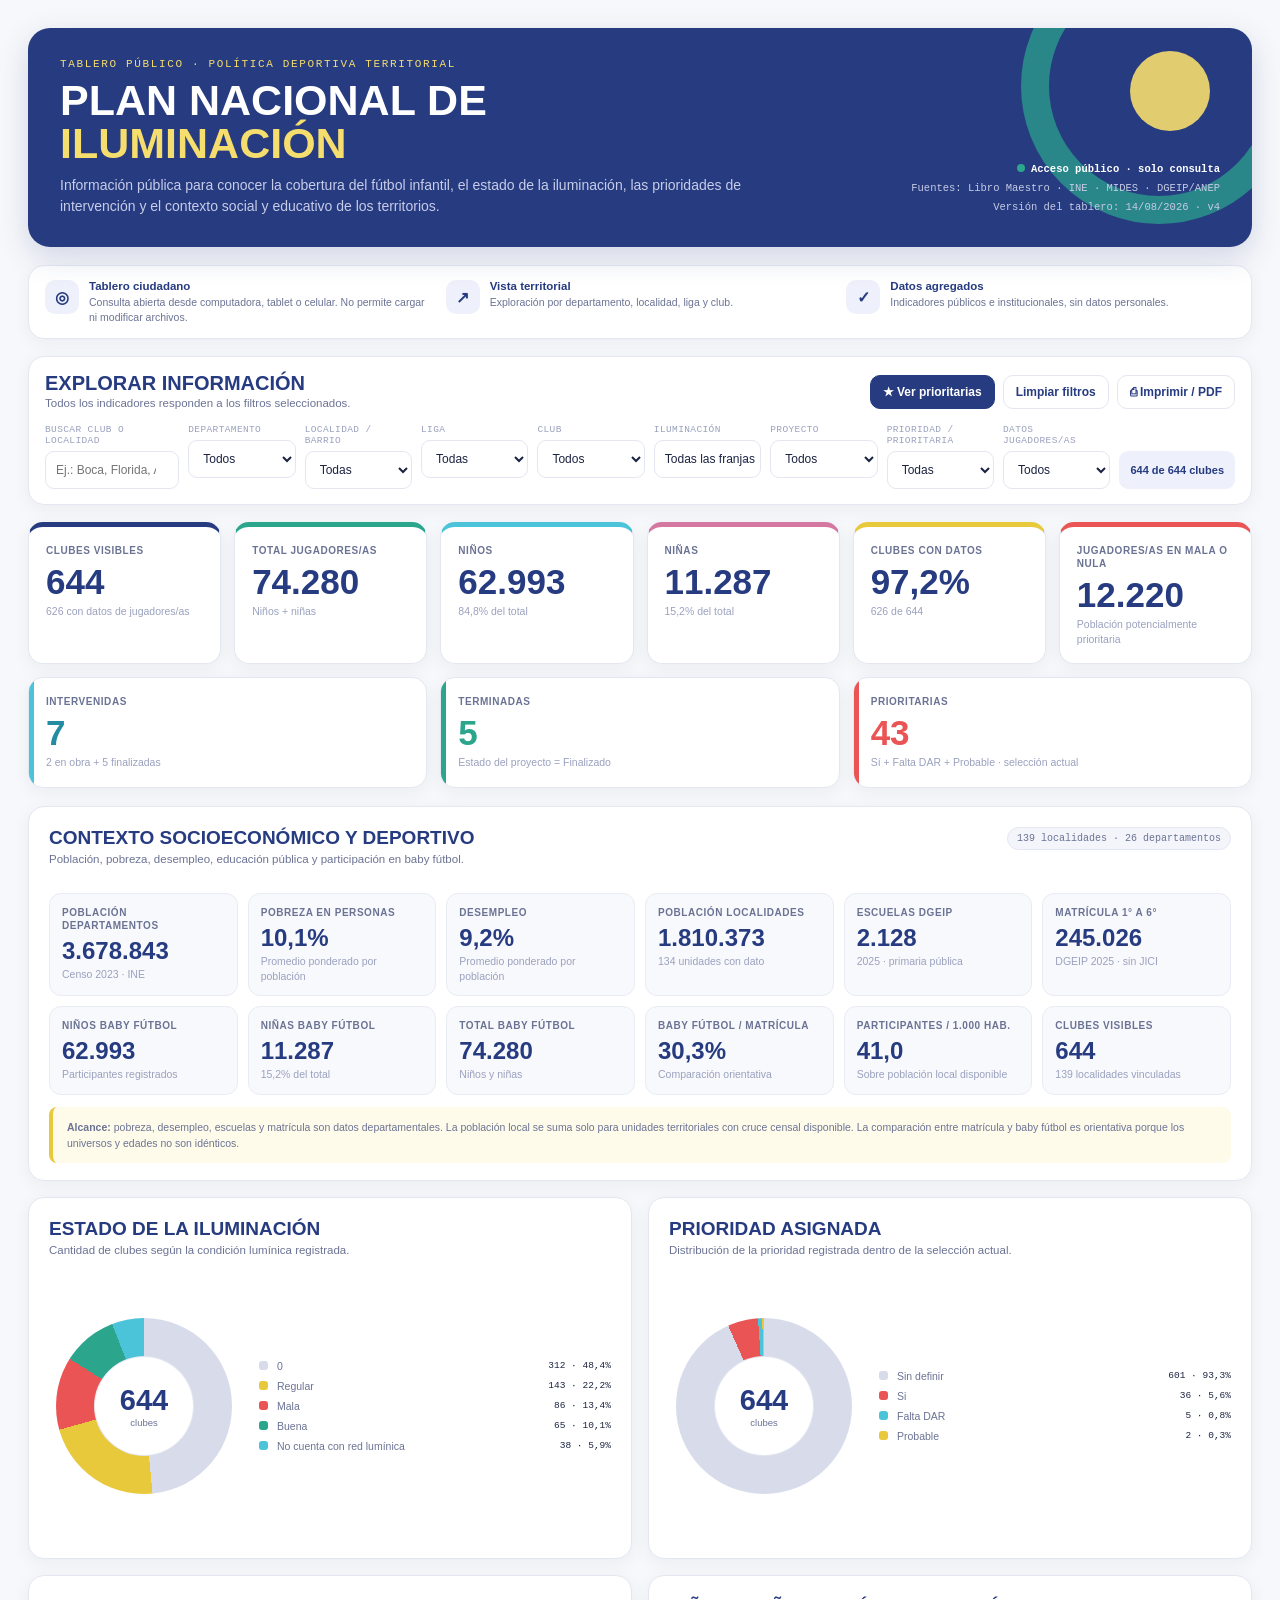
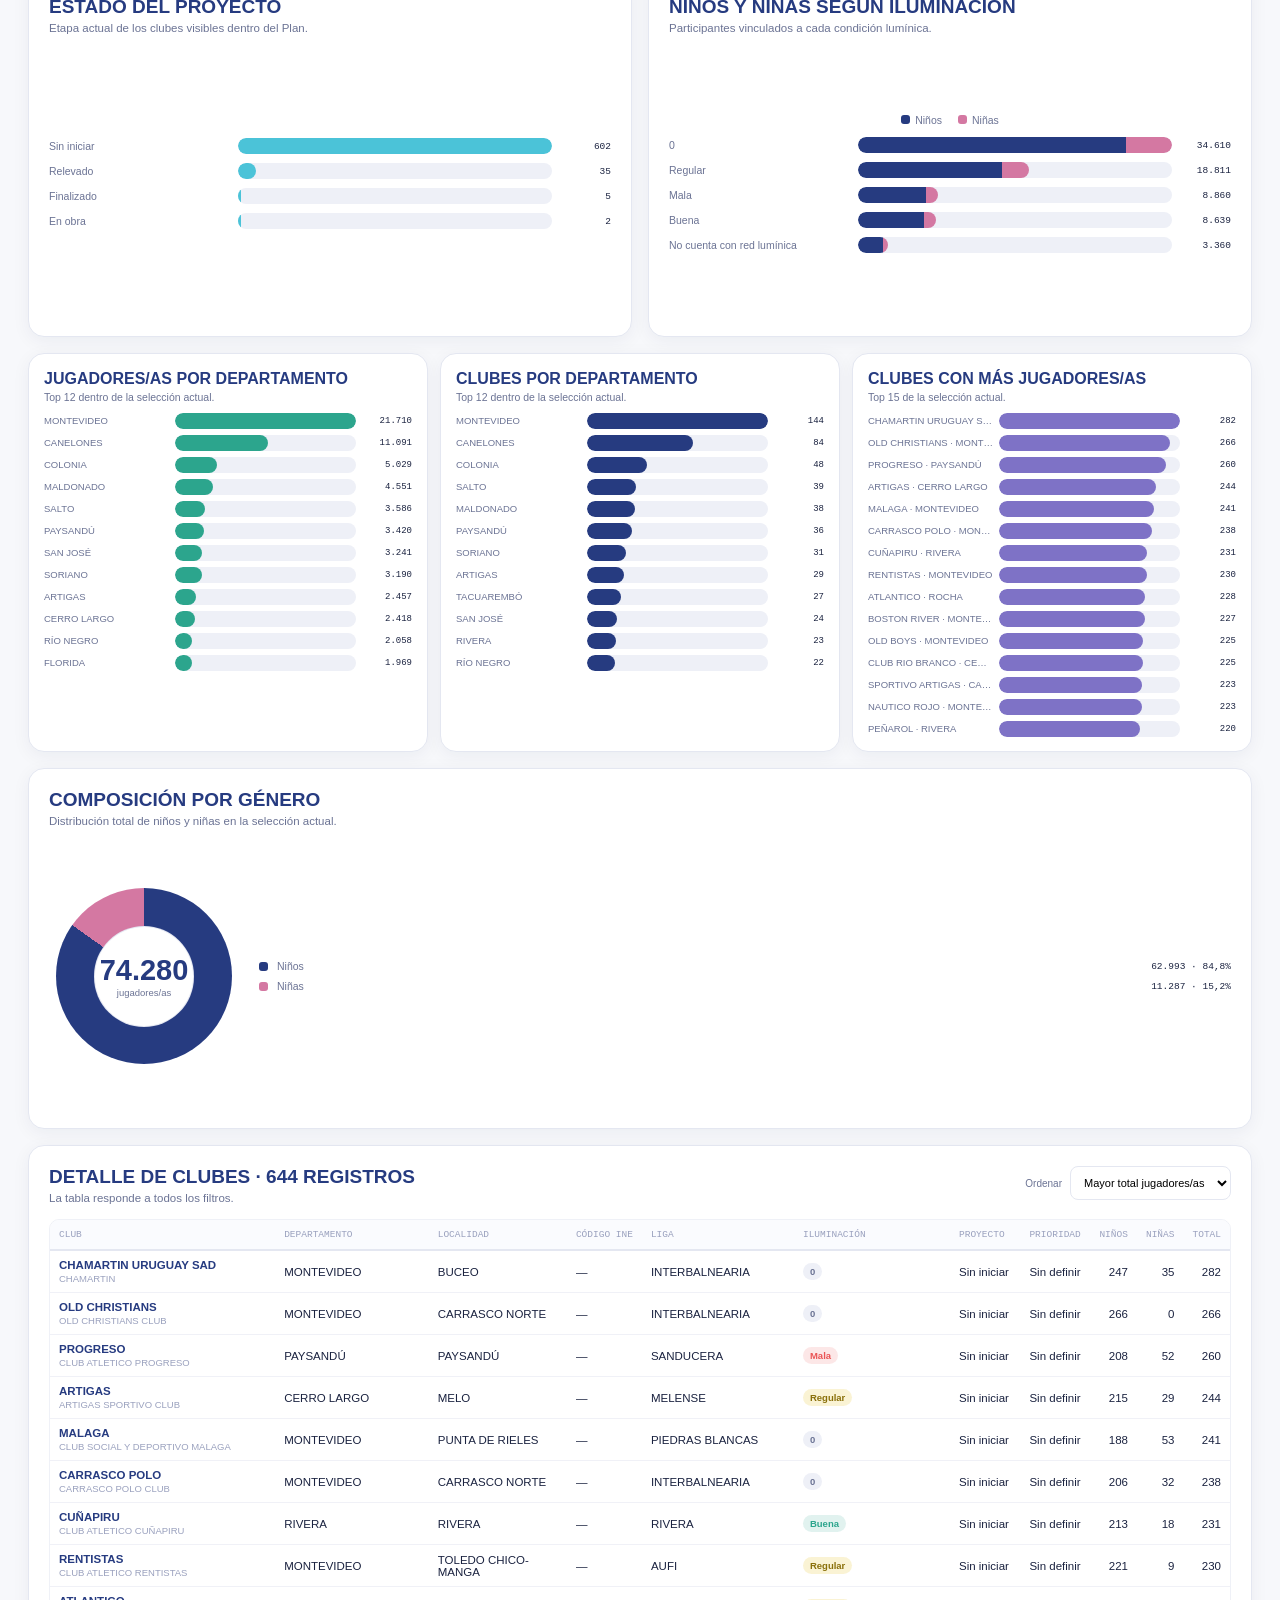
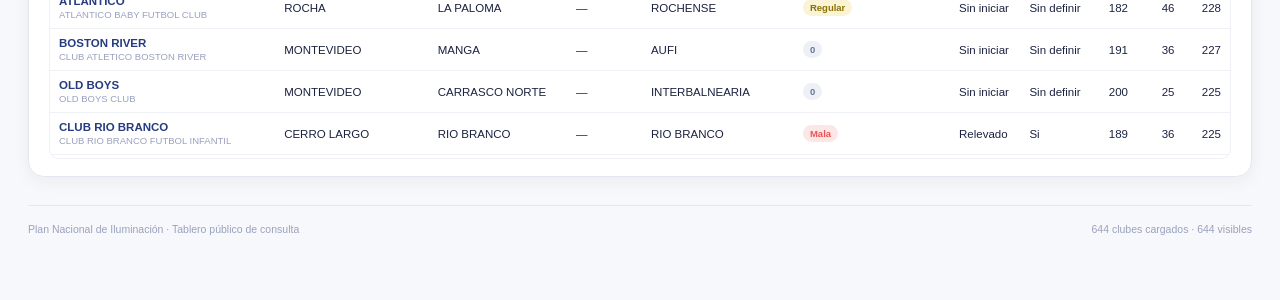
==== commit 5fed92b8: "Publicar tablero público v5" ====
--- a/index.html
+++ b/index.html
@@ -1,3 +1,40 @@
-<!doctype html><html lang="es"><head><meta charset="utf-8"><meta name="viewport" content="width=device-width,initial-scale=1"><meta name="theme-color" content="#263B80"><title>Plan Nacional de Iluminación</title><style>
-:root{--n:#263b80;--t:#2ca58d;--y:#f5dd6e;--r:#ea5455;--bg:#f5f7fb;--tx:#1b2340;--mu:#697191;--bd:#e1e5ef}*{box-sizing:border-box}body{margin:0;background:var(--bg);font-family:Inter,Arial,sans-serif;color:var(--tx)}.w{max-width:1200px;margin:auto;padding:18px}header{background:var(--n);color:#fff;border-radius:20px;padding:25px;display:flex;justify-content:space-between;gap:18px;flex-wrap:wrap}h1{margin:0;font-size:34px;text-transform:uppercase;line-height:1}h1 span{color:var(--y)}header p{margin:9px 0 0;color:#d4d9ef;max-width:670px}.badge{font-size:12px;background:#fff2;padding:8px 12px;border-radius:20px;align-self:flex-start}.panel{background:#fff;border:1px solid var(--bd);border-radius:16px;padding:16px;margin-top:14px}label{display:block;font-size:11px;color:var(--mu);text-transform:uppercase;margin-bottom:6px}select{width:100%;max-width:420px;padding:11px;border:1px solid var(--bd);border-radius:10px;background:#fff;font-size:15px}.cards{display:grid;grid-template-columns:repeat(4,1fr);gap:11px;margin-top:14px}.card{background:#fff;border:1px solid var(--bd);border-radius:14px;padding:15px;border-top:4px solid var(--n)}.card:nth-child(2n){border-top-color:var(--t)}.card:nth-child(3n){border-top-color:#d2a900}.lab{font-size:10px;color:var(--mu);text-transform:uppercase}.val{font-size:28px;font-weight:800;color:var(--n);margin:5px 0}.foot{font-size:10px;color:#9298af;line-height:1.35}.grid{display:grid;grid-template-columns:1fr 1fr;gap:14px;margin-top:14px}h2{font-size:17px;color:var(--n);text-transform:uppercase;margin:0 0 12px}.bar{display:grid;grid-template-columns:145px 1fr 60px;gap:8px;align-items:center;margin:9px 0;font-size:12px}.track{height:14px;background:#edf0f7;border-radius:8px;overflow:hidden}.fill{height:100%;background:var(--n);border-radius:8px}.fill.t{background:var(--t)}.fill.r{background:var(--r)}table{width:100%;border-collapse:collapse;font-size:12px}th,td{padding:9px 7px;border-bottom:1px solid #edf0f5;text-align:right}th:first-child,td:first-child{text-align:left}th{color:var(--mu);font-size:9px;text-transform:uppercase;position:sticky;top:0;background:#fff}.scroll{max-height:470px;overflow:auto}.note{font-size:11px;color:var(--mu);line-height:1.55}footer{font-size:10px;color:#9198af;margin:20px 3px}@media(max-width:800px){.cards{grid-template-columns:repeat(2,1fr)}.grid{grid-template-columns:1fr}}@media(max-width:480px){.w{padding:10px}header{border-radius:15px;padding:20px}h1{font-size:29px}.cards{grid-template-columns:1fr 1fr}.val{font-size:23px}.bar{grid-template-columns:105px 1fr 48px}.panel{padding:13px}}
-</style></head><body><main class="w"><header><div><div style="font-size:10px;letter-spacing:.14em;color:var(--y);margin-bottom:8px">TABLERO PÚBLICO · URUGUAY</div><h1>Plan Nacional de<br><span>Iluminación</span></h1><p>Contexto territorial, educativo y participación de niños y niñas en el fútbol infantil.</p></div><div class="badge">Datos públicos · DGEIP 2025</div></header><section class="panel"><label for="dep">Departamento</label><select id="dep"></select></section><section class="cards" id="cards"></section><section class="grid"><div class="panel"><h2>Baby fútbol y territorio</h2><div id="bars1"></div></div><div class="panel"><h2>Contexto social y educativo</h2><div id="bars2"></div></div></section><section class="panel"><h2>Comparación departamental</h2><div class="scroll"><table><thead><tr><th>Departamento</th><th>Población</th><th>Pobreza</th><th>Desempleo</th><th>Escuelas</th><th>Matrícula</th><th>Baby fútbol</th></tr></thead><tbody id="tb"></tbody></table></div></section><section class="panel note"><b>Alcance de los datos.</b> Población: Censo 2023 del INE. Pobreza: personas en situación de pobreza por departamento, serie INE/MIDES 2023. Desempleo: promedio anual 2024. Escuelas y matrícula: Informe por inspección departamental 2025 del Monitor de Educación Inicial y Primaria, DGEIP/ANEP; educación primaria común pública, matrícula de 1.º a 6.º, sin JICI. Los datos educativos son departamentales, no por localidad. Participación en baby fútbol: Libro Maestro del Plan.</section><footer>Plan Nacional de Iluminación · Actualización 03/08/2026</footer></main><script>const D=[{"d":"Artigas","p":77487,"u":11.1,"q":18.5,"e":69,"m":6776,"c":29,"b":2017,"g":440,"t":2457,"x":15,"l":5},{"d":"Canelones","p":608956,"u":10.100000000000001,"q":6.7,"e":236,"m":40500,"c":84,"b":9052,"g":2039,"t":11091,"x":68,"l":46},{"d":"Cerro Largo","p":91025,"u":6.0,"q":17.4,"e":95,"m":7434,"c":16,"b":2081,"g":337,"t":2418,"x":10,"l":3},{"d":"Colonia","p":135797,"u":6.800000000000001,"q":1.7999999999999998,"e":118,"m":9814,"c":48,"b":4149,"g":880,"t":5029,"x":28,"l":15},{"d":"Durazno","p":62011,"u":12.2,"q":7.000000000000001,"e":70,"m":4609,"c":16,"b":1214,"g":170,"t":1384,"x":12,"l":6},{"d":"Flores","p":26271,"u":5.4,"q":2.4,"e":32,"m":1739,"c":8,"b":698,"g":105,"t":803,"x":7,"l":1},{"d":"Florida","p":70325,"u":13.4,"q":6.7,"e":90,"m":4921,"c":17,"b":1684,"g":285,"t":1969,"x":12,"l":9},{"d":"Lavalleja","p":59175,"u":5.7,"q":5.800000000000001,"e":77,"m":3810,"c":14,"b":1134,"g":365,"t":1499,"x":10,"l":4},{"d":"Maldonado","p":212951,"u":6.3,"q":3.5000000000000004,"e":77,"m":12371,"c":38,"b":3939,"g":612,"t":4551,"x":31,"l":9},{"d":"Montevideo","p":1302721,"u":7.8,"q":12.8,"e":247,"m":71114,"c":144,"b":18744,"g":2966,"t":21710,"x":81,"l":66},{"d":"Paysandú","p":121843,"u":14.799999999999999,"q":9.700000000000001,"e":102,"m":9119,"c":36,"b":2890,"g":530,"t":3420,"x":20,"l":11},{"d":"Rivera","p":109300,"u":13.700000000000001,"q":18.5,"e":110,"m":9830,"c":23,"b":1441,"g":150,"t":1591,"x":16,"l":5},{"d":"Rocha","p":80707,"u":9.4,"q":8.799999999999999,"e":66,"m":6289,"c":10,"b":1281,"g":294,"t":1575,"x":8,"l":5},{"d":"Río Negro","p":57334,"u":12.0,"q":8.200000000000001,"e":55,"m":4305,"c":22,"b":1742,"g":316,"t":2058,"x":15,"l":5},{"d":"Salto","p":136197,"u":10.8,"q":14.299999999999999,"e":99,"m":11613,"c":39,"b":3237,"g":349,"t":3586,"x":37,"l":4},{"d":"San José","p":119714,"u":6.800000000000001,"q":2.7,"e":107,"m":9109,"c":24,"b":2610,"g":631,"t":3241,"x":10,"l":10},{"d":"Soriano","p":83685,"u":8.4,"q":5.2,"e":88,"m":6402,"c":31,"b":2760,"g":430,"t":3190,"x":20,"l":10},{"d":"Tacuarembó","p":96013,"u":9.9,"q":7.8,"e":127,"m":7143,"c":27,"b":1256,"g":170,"t":1426,"x":22,"l":5},{"d":"Treinta Y Tres","p":47706,"u":13.5,"q":13.0,"e":63,"m":3377,"c":8,"b":676,"g":138,"t":814,"x":6,"l":2}];const f=n=>new Intl.NumberFormat('es-UY').format(n||0),pct=n=>n==null?'—':String(n).replace('.',',')+'%';const sel=document.querySelector('#dep');sel.innerHTML='<option value="">Todo el país</option>'+D.map((x,i)=>`<option value="${i}">${x.d}</option>`).join('');function sum(a,k){return a.reduce((s,x)=>s+(+x[k]||0),0)}function card(l,v,ft){return `<div class="card"><div class="lab">${l}</div><div class="val">${v}</div><div class="foot">${ft}</div></div>`}function bar(l,v,max,cl=''){return `<div class="bar"><span>${l}</span><div class="track"><div class="fill ${cl}" style="width:${max?Math.max(1,v/max*100):0}%"></div></div><b>${f(v)}</b></div>`}function render(){const one=sel.value!==''?D[+sel.value]:null,a=one?[one]:D,pop=one?one.p:sum(a,'p'),clubs=sum(a,'c'),boys=sum(a,'b'),girls=sum(a,'g'),tot=sum(a,'t'),schools=sum(a,'e'),mat=sum(a,'m'),bad=sum(a,'x'),poor=one?one.q:null,unemp=one?one.u:null;document.querySelector('#cards').innerHTML=card('Población',f(pop),one?'Censo 2023 · departamento':'Censo 2023 · total departamental')+card('Pobreza en personas',one?pct(poor):'Seleccionar',one?'INE/MIDES · 2023':'Indicador departamental')+card('Escuelas DGEIP',f(schools),'Primaria común pública · 2025')+card('Matrícula 1.º a 6.º',f(mat),'DGEIP 2025 · sin JICI')+card('Clubes de baby fútbol',f(clubs),'Registros del Libro Maestro')+card('Niños participantes',f(boys),'Baby fútbol')+card('Niñas participantes',f(girls),'Baby fútbol')+card('Total participantes',f(tot),(tot?((girls/tot)*100).toFixed(1).replace('.',','):'0')+'% participación femenina');const m1=Math.max(clubs,boys,girls,tot,bad,1);document.querySelector('#bars1').innerHTML=bar('Clubes',clubs,m1)+bar('Niños',boys,m1,'t')+bar('Niñas',girls,m1,'t')+bar('Mala o sin red',bad,m1,'r');const m2=Math.max(pop,mat,schools,1);document.querySelector('#bars2').innerHTML=bar('Población',pop,m2)+bar('Matrícula',mat,m2,'t')+bar('Escuelas',schools,m2)+`<p class="note"><b>Pobreza:</b> ${one?pct(poor):'seleccione un departamento'} · <b>Desempleo:</b> ${one?pct(unemp):'seleccione un departamento'}</p>`;document.querySelector('#tb').innerHTML=D.map(x=>`<tr><td>${x.d}</td><td>${f(x.p)}</td><td>${pct(x.q)}</td><td>${pct(x.u)}</td><td>${f(x.e)}</td><td>${f(x.m)}</td><td>${f(x.t)}</td></tr>`).join('')}sel.onchange=render;render();</script></body></html>+<!doctype html>
+<html lang="es">
+<head>
+<meta charset="utf-8">
+<meta name="viewport" content="width=device-width,initial-scale=1">
+<meta name="theme-color" content="#263B80">
+<title>Plan Nacional de Iluminación</title>
+<style>
+:root{--navy:#263B80;--teal:#2CA58D;--yellow:#F5DD6E;--bg:#F7F8FB;--text:#1B2340;--muted:#6B7394}*{box-sizing:border-box}body{margin:0;background:var(--bg);font-family:Inter,Segoe UI,Arial,sans-serif;color:var(--text);display:grid;place-items:center;min-height:100vh}.box{width:min(560px,calc(100% - 32px));background:#fff;border:1px solid #E4E7F1;border-radius:20px;padding:28px;text-align:center;box-shadow:0 10px 30px rgba(38,59,128,.10)}.mark{width:54px;height:54px;margin:0 auto 16px;border-radius:50%;border:7px solid #E9ECF7;border-top-color:var(--teal);animation:s .8s linear infinite}h1{font-size:23px;color:var(--navy);margin:0 0 8px;text-transform:uppercase}p{color:var(--muted);font-size:13px;line-height:1.5;margin:0}.err{display:none;color:#9c3434;background:#fff2f2;border:1px solid #f0c2c2;padding:12px;border-radius:10px;margin-top:15px;font-size:12px}@keyframes s{to{transform:rotate(360deg)}}
+</style>
+</head>
+<body>
+<div class="box">
+  <div class="mark" id="spinner"></div>
+  <h1>Plan Nacional de Iluminación</h1>
+  <p id="msg">Cargando tablero público…</p>
+  <div class="err" id="err"></div>
+</div>
+<script>
+(async()=>{
+  try{
+    if(!('DecompressionStream' in window)) throw new Error('El navegador necesita una versión más reciente para abrir el tablero.');
+    const files=['payload/v5-01.b64','payload/v5-02.b64','payload/v5-03.b64'];
+    const parts=await Promise.all(files.map(f=>fetch(f,{cache:'no-store'}).then(r=>{if(!r.ok)throw new Error('No se pudo cargar '+f);return r.text()})));
+    const b64=parts.join('').replace(/\s/g,'');
+    const bin=atob(b64);
+    const bytes=new Uint8Array(bin.length);
+    for(let i=0;i<bin.length;i++)bytes[i]=bin.charCodeAt(i);
+    const stream=new Blob([bytes]).stream().pipeThrough(new DecompressionStream('gzip'));
+    const html=await new Response(stream).text();
+    document.open();document.write(html);document.close();
+  }catch(e){
+    document.getElementById('spinner').style.display='none';
+    document.getElementById('msg').textContent='No fue posible cargar el tablero.';
+    const el=document.getElementById('err');el.style.display='block';el.textContent=e.message||String(e);
+  }
+})();
+</script>
+</body>
+</html>
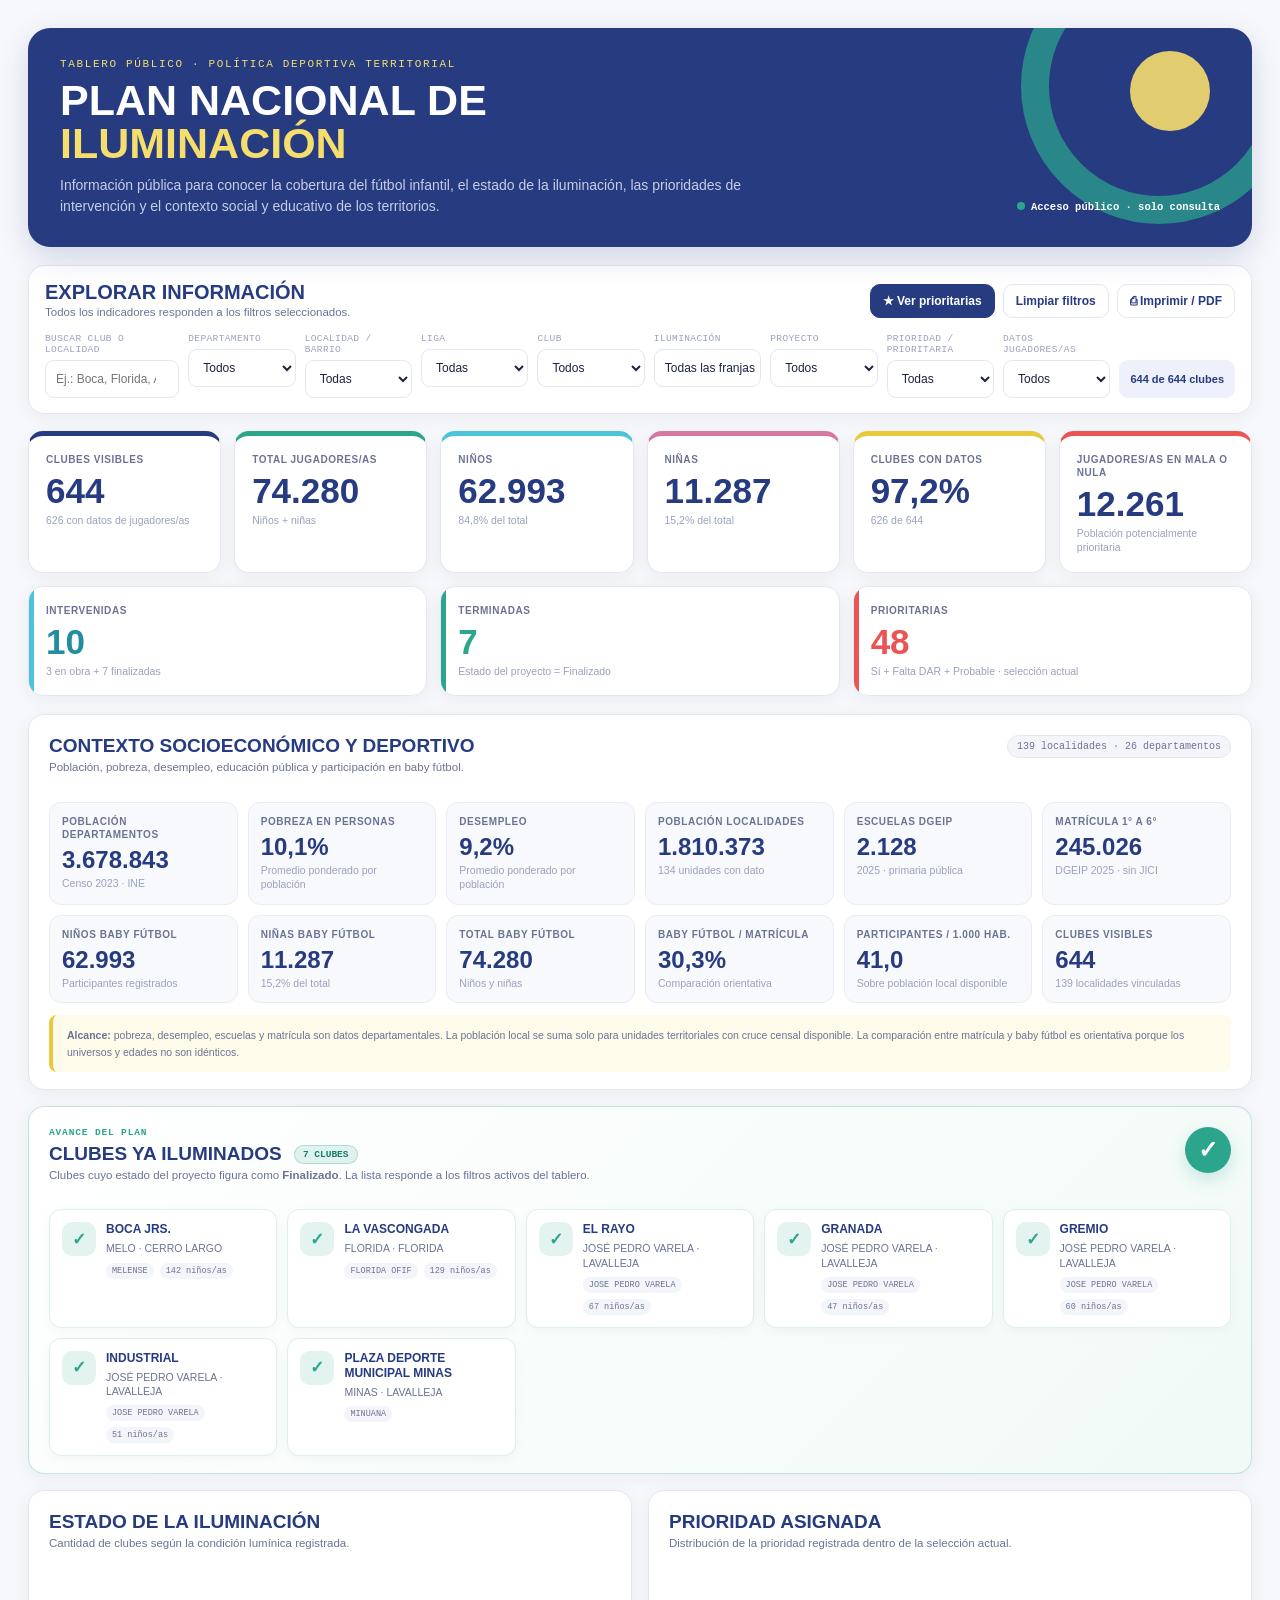
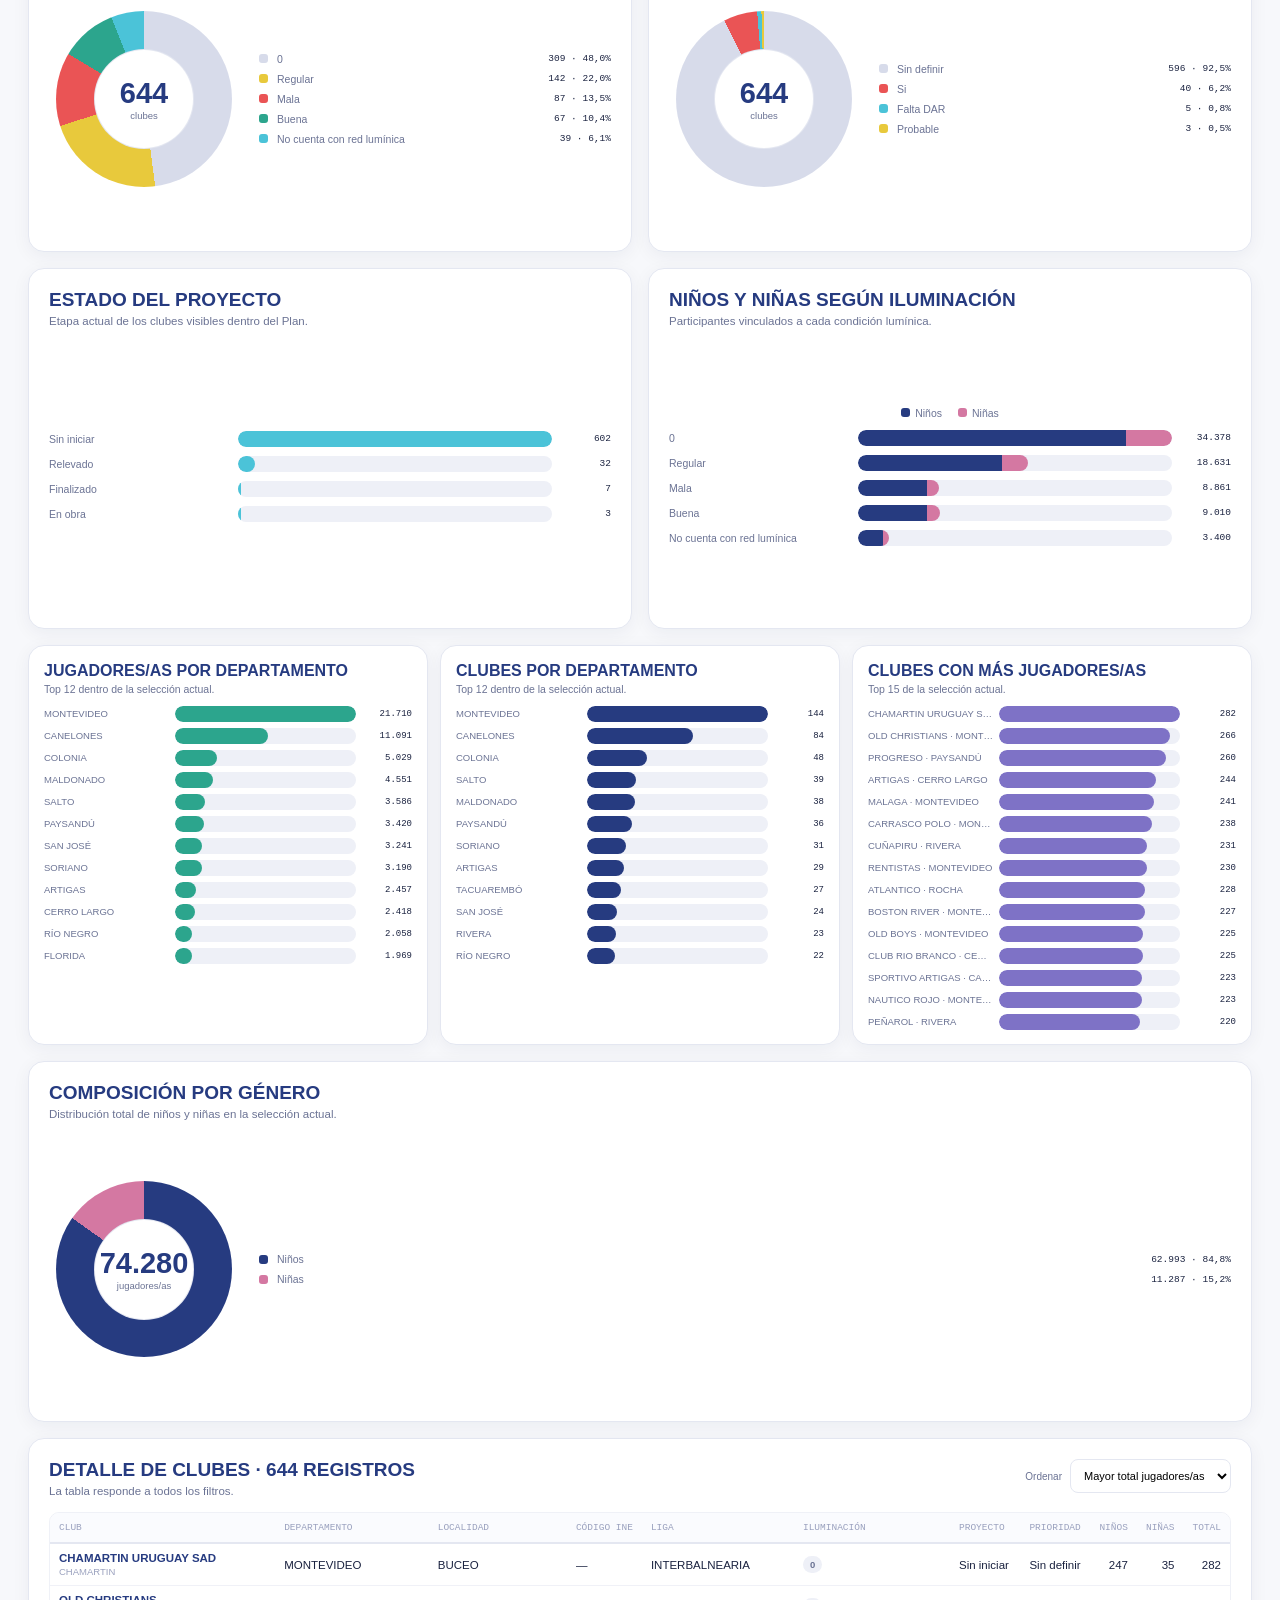
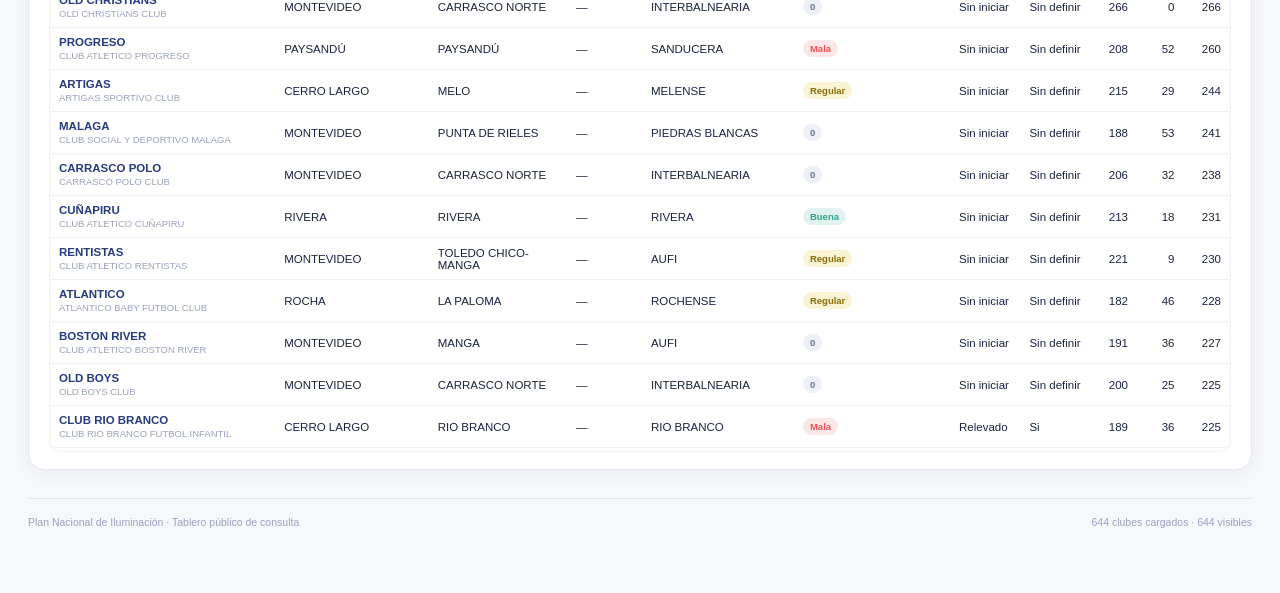
==== commit 8f7ea890: "Publicar tablero público v9" ====
--- a/index.html
+++ b/index.html
@@ -6,34 +6,29 @@
 <meta name="theme-color" content="#263B80">
 <title>Plan Nacional de Iluminación</title>
 <style>
-:root{--navy:#263B80;--teal:#2CA58D;--yellow:#F5DD6E;--bg:#F7F8FB;--text:#1B2340;--muted:#6B7394}*{box-sizing:border-box}body{margin:0;background:var(--bg);font-family:Inter,Segoe UI,Arial,sans-serif;color:var(--text);display:grid;place-items:center;min-height:100vh}.box{width:min(560px,calc(100% - 32px));background:#fff;border:1px solid #E4E7F1;border-radius:20px;padding:28px;text-align:center;box-shadow:0 10px 30px rgba(38,59,128,.10)}.mark{width:54px;height:54px;margin:0 auto 16px;border-radius:50%;border:7px solid #E9ECF7;border-top-color:var(--teal);animation:s .8s linear infinite}h1{font-size:23px;color:var(--navy);margin:0 0 8px;text-transform:uppercase}p{color:var(--muted);font-size:13px;line-height:1.5;margin:0}.err{display:none;color:#9c3434;background:#fff2f2;border:1px solid #f0c2c2;padding:12px;border-radius:10px;margin-top:15px;font-size:12px}@keyframes s{to{transform:rotate(360deg)}}
+:root{--navy:#263B80;--teal:#2CA58D;--bg:#F7F8FB;--text:#1B2340;--muted:#6B7394}*{box-sizing:border-box}body{margin:0;background:var(--bg);font-family:Inter,Segoe UI,Arial,sans-serif;color:var(--text);display:grid;place-items:center;min-height:100vh}.box{width:min(560px,calc(100% - 32px));background:#fff;border:1px solid #E4E7F1;border-radius:20px;padding:28px;text-align:center;box-shadow:0 10px 30px rgba(38,59,128,.10)}.mark{width:54px;height:54px;margin:0 auto 16px;border-radius:50%;border:7px solid #E9ECF7;border-top-color:var(--teal);animation:s .8s linear infinite}h1{font-size:23px;color:var(--navy);margin:0 0 8px;text-transform:uppercase}p{color:var(--muted);font-size:13px;line-height:1.5;margin:0}.err{display:none;color:#9c3434;background:#fff2f2;border:1px solid #f0c2c2;padding:12px;border-radius:10px;margin-top:15px;font-size:12px}@keyframes s{to{transform:rotate(360deg)}}
 </style>
 </head>
 <body>
-<div class="box">
-  <div class="mark" id="spinner"></div>
-  <h1>Plan Nacional de Iluminación</h1>
-  <p id="msg">Cargando tablero público…</p>
-  <div class="err" id="err"></div>
-</div>
+<div class="box"><div class="mark" id="spinner"></div><h1>Plan Nacional de Iluminación</h1><p id="msg">Cargando tablero público…</p><div class="err" id="err"></div></div>
 <script>
 (async()=>{
-  try{
-    if(!('DecompressionStream' in window)) throw new Error('El navegador necesita una versión más reciente para abrir el tablero.');
-    const files=['payload/v5-01.b64','payload/v5-02.b64','payload/v5-03.b64'];
-    const parts=await Promise.all(files.map(f=>fetch(f,{cache:'no-store'}).then(r=>{if(!r.ok)throw new Error('No se pudo cargar '+f);return r.text()})));
-    const b64=parts.join('').replace(/\s/g,'');
-    const bin=atob(b64);
-    const bytes=new Uint8Array(bin.length);
-    for(let i=0;i<bin.length;i++)bytes[i]=bin.charCodeAt(i);
-    const stream=new Blob([bytes]).stream().pipeThrough(new DecompressionStream('gzip'));
-    const html=await new Response(stream).text();
-    document.open();document.write(html);document.close();
-  }catch(e){
-    document.getElementById('spinner').style.display='none';
-    document.getElementById('msg').textContent='No fue posible cargar el tablero.';
-    const el=document.getElementById('err');el.style.display='block';el.textContent=e.message||String(e);
-  }
+ try{
+  if(!('DecompressionStream' in window)) throw new Error('El navegador necesita una versión más reciente para abrir el tablero.');
+  const files=['payload/public-v9-01.b64','payload/public-v9-02.b64','payload/public-v9-03.b64','payload/public-v9-04.b64','payload/public-v9-05.b64'];
+  const parts=await Promise.all(files.map(f=>fetch(f+'?v=9',{cache:'no-store'}).then(r=>{if(!r.ok)throw new Error('No se pudo cargar '+f);return r.text()})));
+  const b64=parts.join('').replace(/\s/g,'');
+  const bin=atob(b64);
+  const bytes=new Uint8Array(bin.length);
+  for(let i=0;i<bin.length;i++)bytes[i]=bin.charCodeAt(i);
+  const stream=new Blob([bytes]).stream().pipeThrough(new DecompressionStream('gzip'));
+  const html=await new Response(stream).text();
+  document.open();document.write(html);document.close();
+ }catch(e){
+  document.getElementById('spinner').style.display='none';
+  document.getElementById('msg').textContent='No fue posible cargar el tablero.';
+  const el=document.getElementById('err');el.style.display='block';el.textContent=e.message||String(e);
+ }
 })();
 </script>
 </body>
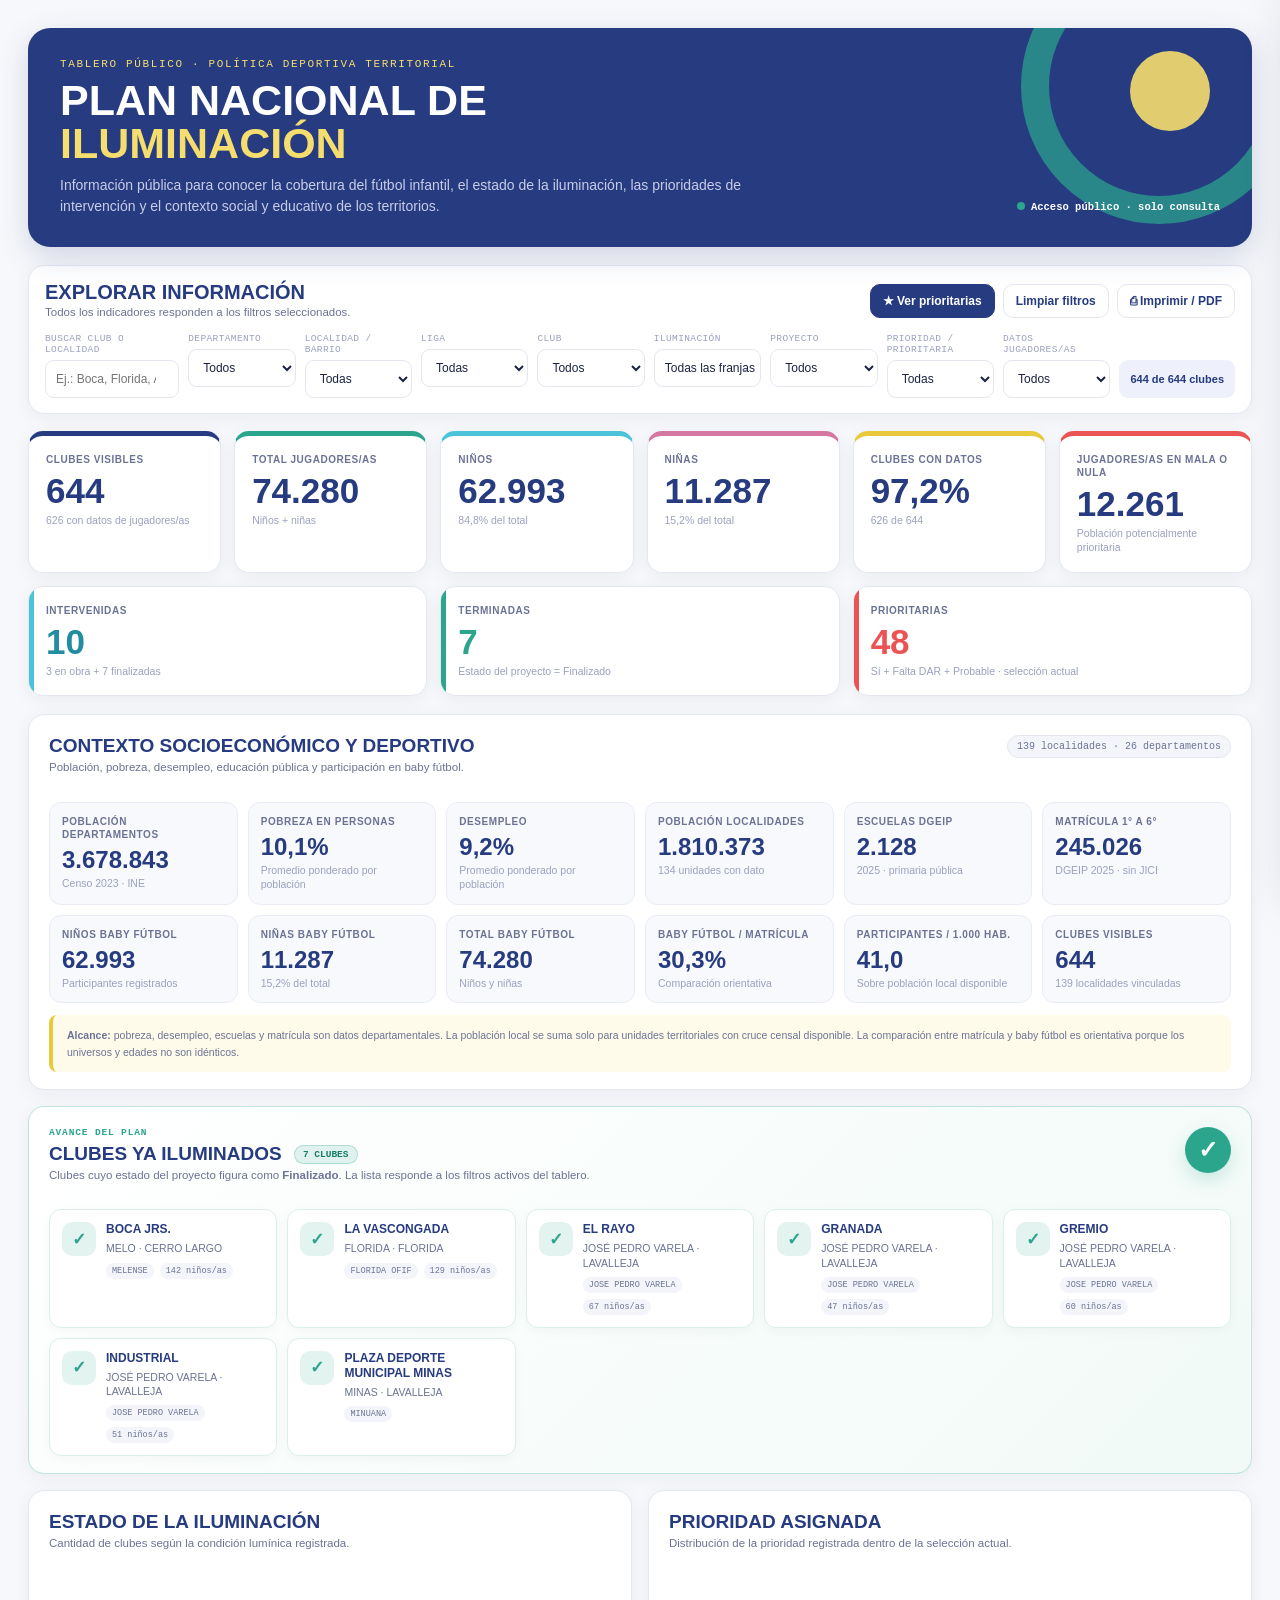
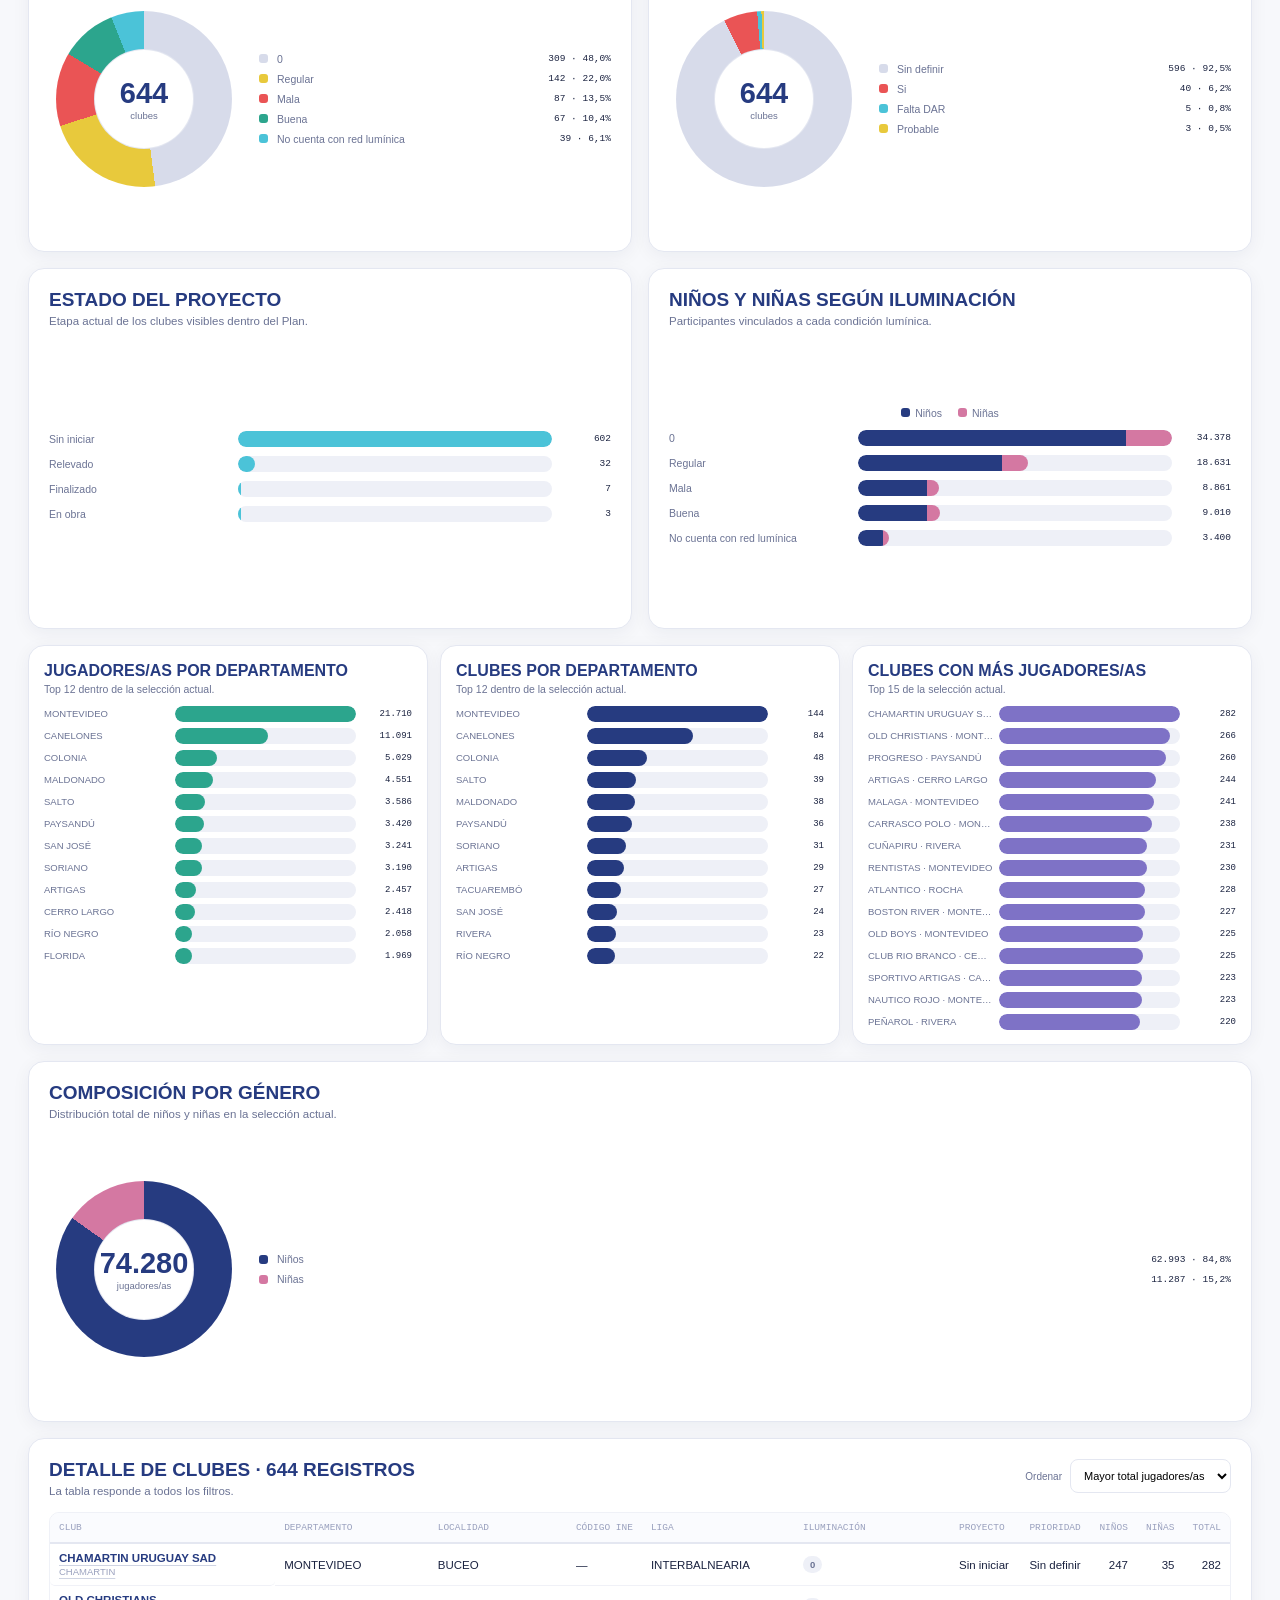
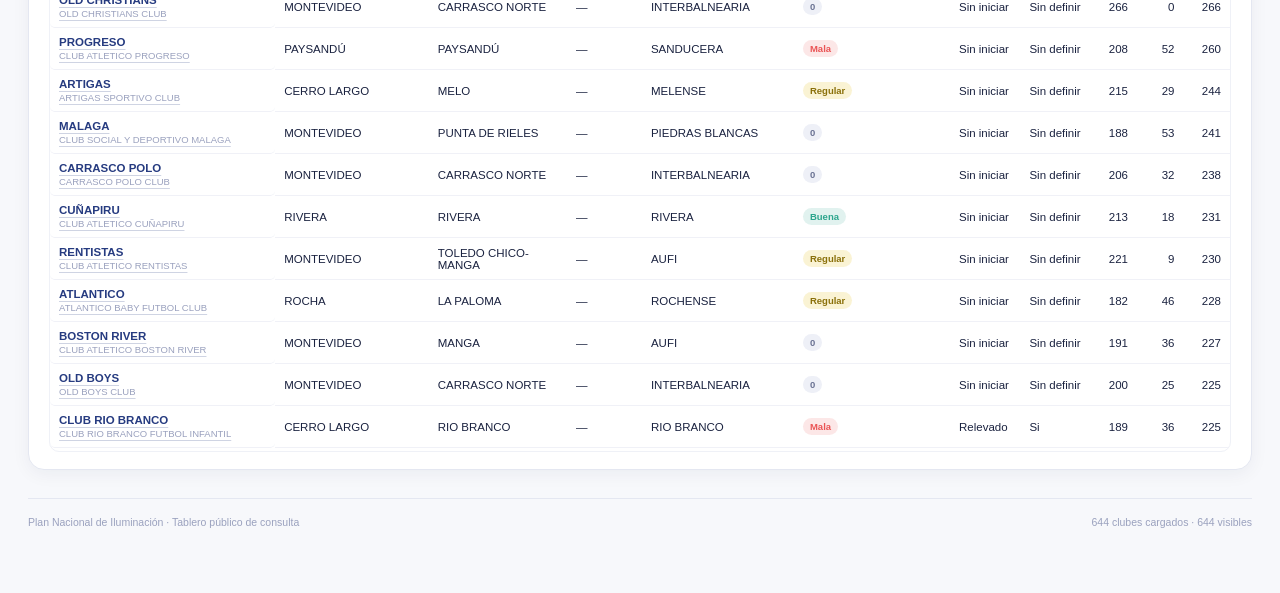
==== commit 810ed5af: "Activar ficha territorial por club en tablero público" ====
--- a/index.html
+++ b/index.html
@@ -22,7 +22,11 @@
   const bytes=new Uint8Array(bin.length);
   for(let i=0;i<bin.length;i++)bytes[i]=bin.charCodeAt(i);
   const stream=new Blob([bytes]).stream().pipeThrough(new DecompressionStream('gzip'));
-  const html=await new Response(stream).text();
+  let html=await new Response(stream).text();
+  const css='<link rel="stylesheet" href="club-detail.css?v=1">';
+  const js='<script src="club-detail.js?v=1"><\/script>';
+  if(/<\/head\s*>/i.test(html)) html=html.replace(/<\/head\s*>/i,css+'\n</head>'); else html=css+html;
+  if(/<\/body\s*>/i.test(html)) html=html.replace(/<\/body\s*>/i,js+'\n</body>'); else html+=js;
   document.open();document.write(html);document.close();
  }catch(e){
   document.getElementById('spinner').style.display='none';
--- a/club-detail.css
+++ b/club-detail.css
@@ -0,0 +1,32 @@
+/* Ficha territorial por club — mejora aislada sobre el tablero público */
+.pni-club-clickable{cursor:pointer!important;color:#263B80!important;font-weight:700!important;text-decoration:underline;text-decoration-color:rgba(38,59,128,.22);text-underline-offset:3px;border-radius:5px;outline:none}
+.pni-club-clickable:focus{box-shadow:0 0 0 3px rgba(38,59,128,.18)}
+@media (hover:hover) and (pointer:fine){.pni-club-clickable:hover{background:rgba(38,59,128,.06)!important;text-decoration-color:#263B80}}
+
+.pni-club-backdrop{position:fixed;inset:0;z-index:999997;border:0;background:rgba(20,28,55,.28);opacity:0;visibility:hidden;transition:opacity .2s ease,visibility .2s ease;padding:0;margin:0}
+.pni-club-backdrop.is-open{opacity:1;visibility:visible}
+.pni-club-panel{--pni-navy:#263B80;--pni-teal:#2CA58D;--pni-cyan:#4BC3D8;--pni-red:#EA5455;--pni-yellow:#E8C93C;--pni-text:#1B2340;--pni-muted:#6B7394;--pni-border:#E4E7F1;position:fixed;z-index:999998;right:0;top:0;height:100%;width:min(760px,48vw);background:#fff;color:var(--pni-text);font-family:inherit;box-shadow:-18px 0 46px rgba(24,35,72,.18);transform:translateX(105%);transition:transform .26s ease;overflow:hidden}
+.pni-club-panel.is-open{transform:translateX(0)}
+.pni-panel-inner{height:100%;display:flex;flex-direction:column;min-width:0;background:#fff}
+.pni-panel-header{display:flex;align-items:flex-start;gap:16px;justify-content:space-between;padding:22px 24px 14px;border-bottom:1px solid var(--pni-border);background:#fff}
+.pni-panel-title-wrap{min-width:0}.pni-eyebrow{font-size:10px;font-weight:800;letter-spacing:.1em;text-transform:uppercase;color:var(--pni-teal);margin-bottom:5px}.pni-panel-header h2{margin:0;color:var(--pni-navy);font-size:22px;line-height:1.15;overflow-wrap:anywhere}.pni-panel-header p{margin:5px 0 0;color:var(--pni-muted);font-size:12px}.pni-close{flex:0 0 auto;width:42px;height:42px;border:1px solid var(--pni-border);border-radius:12px;background:#fff;color:var(--pni-navy);font-size:28px;line-height:1;cursor:pointer}.pni-close:hover{background:#F6F7FB}.pni-close:focus{outline:3px solid rgba(38,59,128,.18);outline-offset:2px}
+
+.pni-summary-strip{display:grid;grid-template-columns:repeat(4,minmax(0,1fr));gap:0;border-bottom:1px solid var(--pni-border);background:#FBFCFE}.pni-summary-strip>div{padding:12px 16px;border-right:1px solid var(--pni-border);min-width:0}.pni-summary-strip>div:last-child{border-right:0}.pni-summary-strip span{display:block;color:var(--pni-muted);font-size:10px;text-transform:uppercase;letter-spacing:.05em}.pni-summary-strip strong{display:block;margin-top:2px;font-size:19px;color:var(--pni-text);white-space:nowrap;overflow:hidden;text-overflow:ellipsis}
+.pni-tabs{display:flex;gap:4px;overflow-x:auto;padding:8px 12px;border-bottom:1px solid var(--pni-border);background:#fff;scrollbar-width:thin}.pni-tabs button{flex:0 0 auto;border:0;background:transparent;color:var(--pni-muted);font:inherit;font-size:11px;font-weight:700;padding:9px 10px;border-radius:8px;cursor:pointer}.pni-tabs button.is-active{background:rgba(38,59,128,.08);color:var(--pni-navy)}.pni-tabs button:focus{outline:2px solid rgba(38,59,128,.22);outline-offset:1px}
+.pni-panel-scroll{flex:1;overflow-y:auto;overscroll-behavior:contain;padding:16px 18px 28px;background:#F8F9FC}.pni-detail-section{background:#fff;border:1px solid var(--pni-border);border-radius:14px;padding:16px;margin-bottom:12px}.pni-detail-section[hidden]{display:none!important}.pni-section-head{display:flex;align-items:flex-start;gap:10px;margin-bottom:14px}.pni-section-num{flex:0 0 auto;width:26px;height:26px;border-radius:8px;display:grid;place-items:center;background:rgba(38,59,128,.08);color:var(--pni-navy);font-size:12px;font-weight:800}.pni-section-head h3{margin:1px 0 0;font-size:15px;color:var(--pni-navy)}.pni-section-head p{margin:4px 0 0;color:var(--pni-muted);font-size:11px;line-height:1.4}
+
+.pni-kv-grid{display:grid;grid-template-columns:repeat(2,minmax(0,1fr));gap:0 18px}.pni-kv{display:grid;grid-template-columns:minmax(118px,.78fr) minmax(0,1.22fr);gap:10px;padding:8px 0;border-bottom:1px solid #F0F2F7;min-width:0}.pni-kv-wide{grid-column:1/-1}.pni-kv dt{font-size:10.5px;color:var(--pni-muted);font-weight:700}.pni-kv dd{margin:0;font-size:11px;font-weight:650;color:var(--pni-text);overflow-wrap:anywhere}.pni-empty{color:#A0A6BA;font-style:italic;font-weight:500!important}
+.pni-status{display:inline-flex;align-items:center;min-height:22px;padding:3px 8px;border-radius:999px;font-size:10px;font-weight:800;line-height:1.2}.pni-status-neutral{background:#EEF1F7;color:#5D6686}.pni-status-good{background:rgba(44,165,141,.13);color:#167B68}.pni-status-bad{background:rgba(234,84,85,.12);color:#B13F40}.pni-status-warn{background:rgba(232,201,60,.18);color:#856E0D}.pni-status-muted{background:#F0F1F5;color:#949AAD}
+
+.pni-metrics-grid{display:grid;grid-template-columns:repeat(3,minmax(0,1fr));gap:9px;margin-bottom:11px}.pni-metric{border:1px solid var(--pni-border);border-radius:11px;padding:10px 11px;background:#FCFCFE;min-width:0}.pni-metric-label{font-size:9.5px;color:var(--pni-muted);line-height:1.25;min-height:24px}.pni-metric-value{margin-top:4px;font-size:18px;line-height:1.1;color:var(--pni-navy);font-weight:800;overflow-wrap:anywhere}.pni-metric-foot{margin-top:5px;color:#9298AB;font-size:8.5px;line-height:1.25}
+.pni-territory-grid{display:grid;grid-template-columns:minmax(0,1.4fr) minmax(175px,.6fr);gap:10px}.pni-soft-card{border:1px solid var(--pni-border);border-radius:11px;padding:12px;background:#FBFCFE;min-width:0}.pni-soft-card h4{margin:0 0 10px;font-size:11px;color:var(--pni-text)}.pni-indicator{margin:9px 0}.pni-indicator-head{display:flex;justify-content:space-between;gap:10px;font-size:9.5px;color:var(--pni-muted)}.pni-indicator-head strong{color:var(--pni-text);font-size:9.5px}.pni-indicator-track{height:6px;border-radius:999px;background:#E9ECF3;overflow:hidden;margin-top:5px}.pni-indicator-track span{display:block;height:100%;border-radius:inherit;background:var(--pni-navy)}.pni-inline-note{margin-top:10px;padding-top:8px;border-top:1px dashed var(--pni-border);font-size:9px;color:var(--pni-muted)}.pni-location-card{text-align:center;display:flex;flex-direction:column;align-items:center;justify-content:center}.pni-location-card h4{align-self:flex-start;text-align:left}.pni-location-pin{width:44px;height:44px;border-radius:50%;display:grid;place-items:center;background:rgba(75,195,216,.13);color:var(--pni-navy);font-size:25px;margin:3px 0 7px}.pni-location-card strong{font-size:12px;color:var(--pni-navy)}.pni-location-card span{font-size:10px;color:var(--pni-muted);margin-top:2px}.pni-location-card p{font-size:9px;color:var(--pni-muted);line-height:1.35;margin:8px 0 2px}.pni-location-card small{font-size:8.5px;color:#8D94A9}.pni-dept-strip{display:flex;flex-wrap:wrap;gap:8px 18px;margin-top:10px;border-radius:9px;background:#F7F8FB;padding:9px 11px;font-size:9.5px;color:var(--pni-muted)}.pni-dept-strip b{color:var(--pni-text);margin-right:4px}
+.pni-narrative-grid{display:grid;grid-template-columns:1fr 1fr;gap:10px;margin-top:11px}.pni-narrative{border:1px dashed #D9DDE9;border-radius:11px;padding:12px;background:#FCFCFE}.pni-narrative label{display:block;font-size:10px;font-weight:800;color:var(--pni-text);margin-bottom:7px}.pni-narrative p{margin:0;font-size:10px;line-height:1.5}
+.pni-baseline-note{border-left:3px solid var(--pni-cyan);background:rgba(75,195,216,.08);padding:9px 11px;border-radius:7px;font-size:10px;color:#59617E;margin-bottom:11px}.pni-impact-list{display:grid;gap:8px}.pni-impact-row{display:grid;grid-template-columns:minmax(145px,1.35fr) minmax(100px,.8fr) minmax(100px,.8fr);gap:10px;align-items:center;border-bottom:1px solid #F0F2F7;padding:8px 0}.pni-impact-row>span{font-size:10.5px;color:var(--pni-text);font-weight:700}.pni-impact-row>div{display:grid;grid-template-columns:auto minmax(28px,1fr) auto;gap:6px;align-items:center}.pni-impact-row b{font-size:8.5px;color:var(--pni-muted)}.pni-impact-row i{height:5px;border-radius:99px;background:#E7EAF2}.pni-impact-row div:nth-child(3) i{background:rgba(38,59,128,.22)}.pni-impact-row em{font-style:normal;font-size:9px;color:var(--pni-muted)}.pni-impact-metrics{margin-top:12px;margin-bottom:0}
+.pni-current-state{font-size:10px;color:var(--pni-muted);margin-bottom:12px}.pni-timeline{list-style:none;margin:0;padding:0;display:grid;grid-template-columns:repeat(5,minmax(0,1fr));gap:0}.pni-timeline li{position:relative;text-align:center;padding:0 5px}.pni-timeline li:not(:last-child)::after{content:"";position:absolute;top:13px;left:58%;right:-42%;height:2px;background:#E3E6EF}.pni-timeline li>span{position:relative;z-index:1;width:27px;height:27px;border-radius:50%;display:grid;place-items:center;margin:0 auto 7px;background:#EEF1F7;color:var(--pni-navy);border:1px solid #DDE1EC;font-size:10px;font-weight:800}.pni-timeline strong{display:block;font-size:9px;line-height:1.25;color:var(--pni-text)}.pni-timeline small{display:block;margin-top:4px;font-size:8px;color:#9AA0B3;line-height:1.25}
+
+@media (min-width:981px){.pni-club-backdrop{display:none}}
+@media (max-width:1180px){.pni-club-panel{width:min(780px,62vw)}.pni-metrics-grid{grid-template-columns:repeat(2,minmax(0,1fr))}}
+@media (max-width:980px){.pni-club-panel{width:min(760px,82vw)}.pni-club-backdrop{display:block}.pni-kv-grid{grid-template-columns:1fr}.pni-kv-wide{grid-column:auto}.pni-territory-grid{grid-template-columns:1fr}.pni-narrative-grid{grid-template-columns:1fr}.pni-timeline{grid-template-columns:1fr;gap:6px}.pni-timeline li{text-align:left;display:grid;grid-template-columns:32px 1fr;gap:8px;padding:4px 0}.pni-timeline li>span{margin:0}.pni-timeline li:not(:last-child)::after{top:31px;left:13px;bottom:-7px;width:2px;height:auto;right:auto}}
+@media (max-width:700px){.pni-club-panel{width:100vw;max-width:100vw}.pni-panel-header{padding:17px 16px 12px}.pni-panel-header h2{font-size:19px}.pni-summary-strip{grid-template-columns:repeat(2,1fr)}.pni-summary-strip>div:nth-child(2){border-right:0}.pni-summary-strip>div:nth-child(-n+2){border-bottom:1px solid var(--pni-border)}.pni-panel-scroll{padding:12px}.pni-detail-section{padding:13px}.pni-metrics-grid{grid-template-columns:repeat(2,minmax(0,1fr))}.pni-impact-row{grid-template-columns:1fr}.pni-impact-row>div{grid-template-columns:52px 1fr 20px}.pni-kv{grid-template-columns:110px minmax(0,1fr)}}
+@media (max-width:420px){.pni-metrics-grid{grid-template-columns:1fr}.pni-summary-strip strong{font-size:17px}.pni-tabs{padding-inline:8px}.pni-kv{grid-template-columns:1fr;gap:3px}.pni-kv dt{font-size:9.5px}.pni-kv dd{font-size:11px}}
+@media (prefers-reduced-motion:reduce){.pni-club-panel,.pni-club-backdrop{transition:none}}
